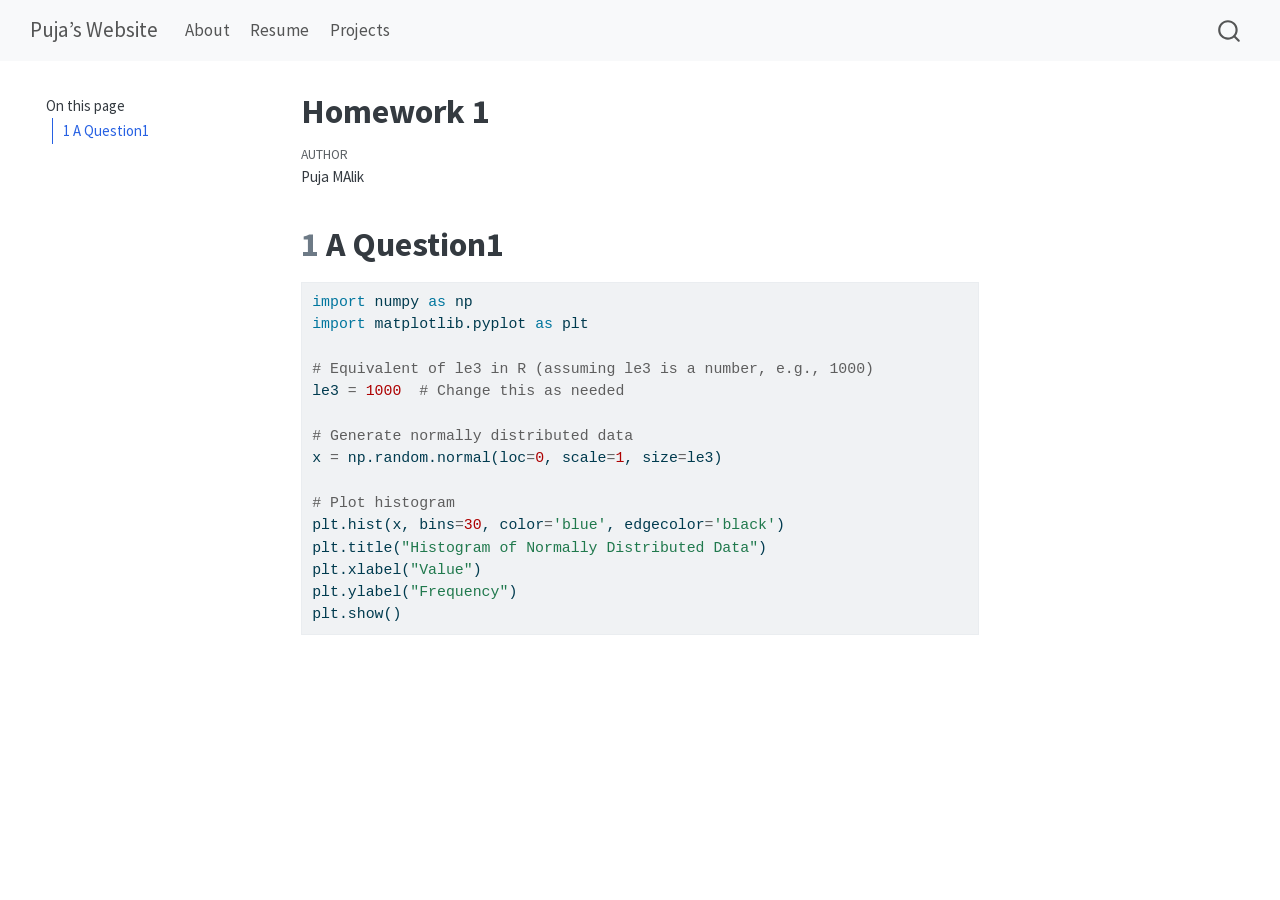
==== docs/projects/HW1/index.html @ b93a4bcf "messing around" ====
<!DOCTYPE html>
<html xmlns="http://www.w3.org/1999/xhtml" lang="en" xml:lang="en"><head>

<meta charset="utf-8">
<meta name="generator" content="quarto-1.6.43">

<meta name="viewport" content="width=device-width, initial-scale=1.0, user-scalable=yes">

<meta name="author" content="Puja MAlik">

<title>Homework 1 – Puja’s Website</title>
<style>
code{white-space: pre-wrap;}
span.smallcaps{font-variant: small-caps;}
div.columns{display: flex; gap: min(4vw, 1.5em);}
div.column{flex: auto; overflow-x: auto;}
div.hanging-indent{margin-left: 1.5em; text-indent: -1.5em;}
ul.task-list{list-style: none;}
ul.task-list li input[type="checkbox"] {
width: 0.8em;
margin: 0 0.8em 0.2em -1em;  vertical-align: middle;
}

pre > code.sourceCode { white-space: pre; position: relative; }
pre > code.sourceCode > span { line-height: 1.25; }
pre > code.sourceCode > span:empty { height: 1.2em; }
.sourceCode { overflow: visible; }
code.sourceCode > span { color: inherit; text-decoration: inherit; }
div.sourceCode { margin: 1em 0; }
pre.sourceCode { margin: 0; }
@media screen {
div.sourceCode { overflow: auto; }
}
@media print {
pre > code.sourceCode { white-space: pre-wrap; }
pre > code.sourceCode > span { display: inline-block; text-indent: -5em; padding-left: 5em; }
}
pre.numberSource code
{ counter-reset: source-line 0; }
pre.numberSource code > span
{ position: relative; left: -4em; counter-increment: source-line; }
pre.numberSource code > span > a:first-child::before
{ content: counter(source-line);
position: relative; left: -1em; text-align: right; vertical-align: baseline;
border: none; display: inline-block;
-webkit-touch-callout: none; -webkit-user-select: none;
-khtml-user-select: none; -moz-user-select: none;
-ms-user-select: none; user-select: none;
padding: 0 4px; width: 4em;
}
pre.numberSource { margin-left: 3em; padding-left: 4px; }
div.sourceCode
{ }
@media screen {
pre > code.sourceCode > span > a:first-child::before { text-decoration: underline; }
}
</style>


<script>const headroomChanged = new CustomEvent("quarto-hrChanged", {
  detail: {},
  bubbles: true,
  cancelable: false,
  composed: false,
});

const announceDismiss = () => {
  const annEl = window.document.getElementById("quarto-announcement");
  if (annEl) {
    annEl.remove();

    const annId = annEl.getAttribute("data-announcement-id");
    window.localStorage.setItem(`quarto-announce-${annId}`, "true");
  }
};

const announceRegister = () => {
  const annEl = window.document.getElementById("quarto-announcement");
  if (annEl) {
    const annId = annEl.getAttribute("data-announcement-id");
    const isDismissed =
      window.localStorage.getItem(`quarto-announce-${annId}`) || false;
    if (isDismissed) {
      announceDismiss();
      return;
    } else {
      annEl.classList.remove("hidden");
    }

    const actionEl = annEl.querySelector(".quarto-announcement-action");
    if (actionEl) {
      actionEl.addEventListener("click", function (e) {
        e.preventDefault();
        // Hide the bar immediately
        announceDismiss();
      });
    }
  }
};

window.document.addEventListener("DOMContentLoaded", function () {
  let init = false;

  announceRegister();

  // Manage the back to top button, if one is present.
  let lastScrollTop = window.pageYOffset || document.documentElement.scrollTop;
  const scrollDownBuffer = 5;
  const scrollUpBuffer = 35;
  const btn = document.getElementById("quarto-back-to-top");
  const hideBackToTop = () => {
    btn.style.display = "none";
  };
  const showBackToTop = () => {
    btn.style.display = "inline-block";
  };
  if (btn) {
    window.document.addEventListener(
      "scroll",
      function () {
        const currentScrollTop =
          window.pageYOffset || document.documentElement.scrollTop;

        // Shows and hides the button 'intelligently' as the user scrolls
        if (currentScrollTop - scrollDownBuffer > lastScrollTop) {
          hideBackToTop();
          lastScrollTop = currentScrollTop <= 0 ? 0 : currentScrollTop;
        } else if (currentScrollTop < lastScrollTop - scrollUpBuffer) {
          showBackToTop();
          lastScrollTop = currentScrollTop <= 0 ? 0 : currentScrollTop;
        }

        // Show the button at the bottom, hides it at the top
        if (currentScrollTop <= 0) {
          hideBackToTop();
        } else if (
          window.innerHeight + currentScrollTop >=
          document.body.offsetHeight
        ) {
          showBackToTop();
        }
      },
      false
    );
  }

  function throttle(func, wait) {
    var timeout;
    return function () {
      const context = this;
      const args = arguments;
      const later = function () {
        clearTimeout(timeout);
        timeout = null;
        func.apply(context, args);
      };

      if (!timeout) {
        timeout = setTimeout(later, wait);
      }
    };
  }

  function headerOffset() {
    // Set an offset if there is are fixed top navbar
    const headerEl = window.document.querySelector("header.fixed-top");
    if (headerEl) {
      return headerEl.clientHeight;
    } else {
      return 0;
    }
  }

  function footerOffset() {
    const footerEl = window.document.querySelector("footer.footer");
    if (footerEl) {
      return footerEl.clientHeight;
    } else {
      return 0;
    }
  }

  function dashboardOffset() {
    const dashboardNavEl = window.document.getElementById(
      "quarto-dashboard-header"
    );
    if (dashboardNavEl !== null) {
      return dashboardNavEl.clientHeight;
    } else {
      return 0;
    }
  }

  function updateDocumentOffsetWithoutAnimation() {
    updateDocumentOffset(false);
  }

  function updateDocumentOffset(animated) {
    // set body offset
    const topOffset = headerOffset();
    const bodyOffset = topOffset + footerOffset() + dashboardOffset();
    const bodyEl = window.document.body;
    bodyEl.setAttribute("data-bs-offset", topOffset);
    bodyEl.style.paddingTop = topOffset + "px";

    // deal with sidebar offsets
    const sidebars = window.document.querySelectorAll(
      ".sidebar, .headroom-target"
    );
    sidebars.forEach((sidebar) => {
      if (!animated) {
        sidebar.classList.add("notransition");
        // Remove the no transition class after the animation has time to complete
        setTimeout(function () {
          sidebar.classList.remove("notransition");
        }, 201);
      }

      if (window.Headroom && sidebar.classList.contains("sidebar-unpinned")) {
        sidebar.style.top = "0";
        sidebar.style.maxHeight = "100vh";
      } else {
        sidebar.style.top = topOffset + "px";
        sidebar.style.maxHeight = "calc(100vh - " + topOffset + "px)";
      }
    });

    // allow space for footer
    const mainContainer = window.document.querySelector(".quarto-container");
    if (mainContainer) {
      mainContainer.style.minHeight = "calc(100vh - " + bodyOffset + "px)";
    }

    // link offset
    let linkStyle = window.document.querySelector("#quarto-target-style");
    if (!linkStyle) {
      linkStyle = window.document.createElement("style");
      linkStyle.setAttribute("id", "quarto-target-style");
      window.document.head.appendChild(linkStyle);
    }
    while (linkStyle.firstChild) {
      linkStyle.removeChild(linkStyle.firstChild);
    }
    if (topOffset > 0) {
      linkStyle.appendChild(
        window.document.createTextNode(`
      section:target::before {
        content: "";
        display: block;
        height: ${topOffset}px;
        margin: -${topOffset}px 0 0;
      }`)
      );
    }
    if (init) {
      window.dispatchEvent(headroomChanged);
    }
    init = true;
  }

  // initialize headroom
  var header = window.document.querySelector("#quarto-header");
  if (header && window.Headroom) {
    const headroom = new window.Headroom(header, {
      tolerance: 5,
      onPin: function () {
        const sidebars = window.document.querySelectorAll(
          ".sidebar, .headroom-target"
        );
        sidebars.forEach((sidebar) => {
          sidebar.classList.remove("sidebar-unpinned");
        });
        updateDocumentOffset();
      },
      onUnpin: function () {
        const sidebars = window.document.querySelectorAll(
          ".sidebar, .headroom-target"
        );
        sidebars.forEach((sidebar) => {
          sidebar.classList.add("sidebar-unpinned");
        });
        updateDocumentOffset();
      },
    });
    headroom.init();

    let frozen = false;
    window.quartoToggleHeadroom = function () {
      if (frozen) {
        headroom.unfreeze();
        frozen = false;
      } else {
        headroom.freeze();
        frozen = true;
      }
    };
  }

  window.addEventListener(
    "hashchange",
    function (e) {
      if (
        getComputedStyle(document.documentElement).scrollBehavior !== "smooth"
      ) {
        window.scrollTo(0, window.pageYOffset - headerOffset());
      }
    },
    false
  );

  // Observe size changed for the header
  const headerEl = window.document.querySelector("header.fixed-top");
  if (headerEl && window.ResizeObserver) {
    const observer = new window.ResizeObserver(() => {
      setTimeout(updateDocumentOffsetWithoutAnimation, 0);
    });
    observer.observe(headerEl, {
      attributes: true,
      childList: true,
      characterData: true,
    });
  } else {
    window.addEventListener(
      "resize",
      throttle(updateDocumentOffsetWithoutAnimation, 50)
    );
  }
  setTimeout(updateDocumentOffsetWithoutAnimation, 250);

  // fixup index.html links if we aren't on the filesystem
  if (window.location.protocol !== "file:") {
    const links = window.document.querySelectorAll("a");
    for (let i = 0; i < links.length; i++) {
      if (links[i].href) {
        links[i].dataset.originalHref = links[i].href;
        links[i].href = links[i].href.replace(/\/index\.html/, "/");
      }
    }

    // Fixup any sharing links that require urls
    // Append url to any sharing urls
    const sharingLinks = window.document.querySelectorAll(
      "a.sidebar-tools-main-item, a.quarto-navigation-tool, a.quarto-navbar-tools, a.quarto-navbar-tools-item"
    );
    for (let i = 0; i < sharingLinks.length; i++) {
      const sharingLink = sharingLinks[i];
      const href = sharingLink.getAttribute("href");
      if (href) {
        sharingLink.setAttribute(
          "href",
          href.replace("|url|", window.location.href)
        );
      }
    }

    // Scroll the active navigation item into view, if necessary
    const navSidebar = window.document.querySelector("nav#quarto-sidebar");
    if (navSidebar) {
      // Find the active item
      const activeItem = navSidebar.querySelector("li.sidebar-item a.active");
      if (activeItem) {
        // Wait for the scroll height and height to resolve by observing size changes on the
        // nav element that is scrollable
        const resizeObserver = new ResizeObserver((_entries) => {
          // The bottom of the element
          const elBottom = activeItem.offsetTop;
          const viewBottom = navSidebar.scrollTop + navSidebar.clientHeight;

          // The element height and scroll height are the same, then we are still loading
          if (viewBottom !== navSidebar.scrollHeight) {
            // Determine if the item isn't visible and scroll to it
            if (elBottom >= viewBottom) {
              navSidebar.scrollTop = elBottom;
            }

            // stop observing now since we've completed the scroll
            resizeObserver.unobserve(navSidebar);
          }
        });
        resizeObserver.observe(navSidebar);
      }
    }
  }
});
</script>
<script>/*!
 * headroom.js v0.12.0 - Give your page some headroom. Hide your header until you need it
 * Copyright (c) 2020 Nick Williams - http://wicky.nillia.ms/headroom.js
 * License: MIT
 */

!function(t,n){"object"==typeof exports&&"undefined"!=typeof module?module.exports=n():"function"==typeof define&&define.amd?define(n):(t=t||self).Headroom=n()}(this,function(){"use strict";function t(){return"undefined"!=typeof window}function d(t){return function(t){return t&&t.document&&function(t){return 9===t.nodeType}(t.document)}(t)?function(t){var n=t.document,o=n.body,s=n.documentElement;return{scrollHeight:function(){return Math.max(o.scrollHeight,s.scrollHeight,o.offsetHeight,s.offsetHeight,o.clientHeight,s.clientHeight)},height:function(){return t.innerHeight||s.clientHeight||o.clientHeight},scrollY:function(){return void 0!==t.pageYOffset?t.pageYOffset:(s||o.parentNode||o).scrollTop}}}(t):function(t){return{scrollHeight:function(){return Math.max(t.scrollHeight,t.offsetHeight,t.clientHeight)},height:function(){return Math.max(t.offsetHeight,t.clientHeight)},scrollY:function(){return t.scrollTop}}}(t)}function n(t,s,e){var n,o=function(){var n=!1;try{var t={get passive(){n=!0}};window.addEventListener("test",t,t),window.removeEventListener("test",t,t)}catch(t){n=!1}return n}(),i=!1,r=d(t),l=r.scrollY(),a={};function c(){var t=Math.round(r.scrollY()),n=r.height(),o=r.scrollHeight();a.scrollY=t,a.lastScrollY=l,a.direction=l<t?"down":"up",a.distance=Math.abs(t-l),a.isOutOfBounds=t<0||o<t+n,a.top=t<=s.offset[a.direction],a.bottom=o<=t+n,a.toleranceExceeded=a.distance>s.tolerance[a.direction],e(a),l=t,i=!1}function h(){i||(i=!0,n=requestAnimationFrame(c))}var u=!!o&&{passive:!0,capture:!1};return t.addEventListener("scroll",h,u),c(),{destroy:function(){cancelAnimationFrame(n),t.removeEventListener("scroll",h,u)}}}function o(t){return t===Object(t)?t:{down:t,up:t}}function s(t,n){n=n||{},Object.assign(this,s.options,n),this.classes=Object.assign({},s.options.classes,n.classes),this.elem=t,this.tolerance=o(this.tolerance),this.offset=o(this.offset),this.initialised=!1,this.frozen=!1}return s.prototype={constructor:s,init:function(){return s.cutsTheMustard&&!this.initialised&&(this.addClass("initial"),this.initialised=!0,setTimeout(function(t){t.scrollTracker=n(t.scroller,{offset:t.offset,tolerance:t.tolerance},t.update.bind(t))},100,this)),this},destroy:function(){this.initialised=!1,Object.keys(this.classes).forEach(this.removeClass,this),this.scrollTracker.destroy()},unpin:function(){!this.hasClass("pinned")&&this.hasClass("unpinned")||(this.addClass("unpinned"),this.removeClass("pinned"),this.onUnpin&&this.onUnpin.call(this))},pin:function(){this.hasClass("unpinned")&&(this.addClass("pinned"),this.removeClass("unpinned"),this.onPin&&this.onPin.call(this))},freeze:function(){this.frozen=!0,this.addClass("frozen")},unfreeze:function(){this.frozen=!1,this.removeClass("frozen")},top:function(){this.hasClass("top")||(this.addClass("top"),this.removeClass("notTop"),this.onTop&&this.onTop.call(this))},notTop:function(){this.hasClass("notTop")||(this.addClass("notTop"),this.removeClass("top"),this.onNotTop&&this.onNotTop.call(this))},bottom:function(){this.hasClass("bottom")||(this.addClass("bottom"),this.removeClass("notBottom"),this.onBottom&&this.onBottom.call(this))},notBottom:function(){this.hasClass("notBottom")||(this.addClass("notBottom"),this.removeClass("bottom"),this.onNotBottom&&this.onNotBottom.call(this))},shouldUnpin:function(t){return"down"===t.direction&&!t.top&&t.toleranceExceeded},shouldPin:function(t){return"up"===t.direction&&t.toleranceExceeded||t.top},addClass:function(t){this.elem.classList.add.apply(this.elem.classList,this.classes[t].split(" "))},removeClass:function(t){this.elem.classList.remove.apply(this.elem.classList,this.classes[t].split(" "))},hasClass:function(t){return this.classes[t].split(" ").every(function(t){return this.classList.contains(t)},this.elem)},update:function(t){t.isOutOfBounds||!0!==this.frozen&&(t.top?this.top():this.notTop(),t.bottom?this.bottom():this.notBottom(),this.shouldUnpin(t)?this.unpin():this.shouldPin(t)&&this.pin())}},s.options={tolerance:{up:0,down:0},offset:0,scroller:t()?window:null,classes:{frozen:"headroom--frozen",pinned:"headroom--pinned",unpinned:"headroom--unpinned",top:"headroom--top",notTop:"headroom--not-top",bottom:"headroom--bottom",notBottom:"headroom--not-bottom",initial:"headroom"}},s.cutsTheMustard=!!(t()&&function(){}.bind&&"classList"in document.documentElement&&Object.assign&&Object.keys&&requestAnimationFrame),s});
</script>
<script>/*!
 * clipboard.js v2.0.11
 * https://clipboardjs.com/
 *
 * Licensed MIT © Zeno Rocha
 */
!function(t,e){"object"==typeof exports&&"object"==typeof module?module.exports=e():"function"==typeof define&&define.amd?define([],e):"object"==typeof exports?exports.ClipboardJS=e():t.ClipboardJS=e()}(this,function(){return n={686:function(t,e,n){"use strict";n.d(e,{default:function(){return b}});var e=n(279),i=n.n(e),e=n(370),u=n.n(e),e=n(817),r=n.n(e);function c(t){try{return document.execCommand(t)}catch(t){return}}var a=function(t){t=r()(t);return c("cut"),t};function o(t,e){var n,o,t=(n=t,o="rtl"===document.documentElement.getAttribute("dir"),(t=document.createElement("textarea")).style.fontSize="12pt",t.style.border="0",t.style.padding="0",t.style.margin="0",t.style.position="absolute",t.style[o?"right":"left"]="-9999px",o=window.pageYOffset||document.documentElement.scrollTop,t.style.top="".concat(o,"px"),t.setAttribute("readonly",""),t.value=n,t);return e.container.appendChild(t),e=r()(t),c("copy"),t.remove(),e}var f=function(t){var e=1<arguments.length&&void 0!==arguments[1]?arguments[1]:{container:document.body},n="";return"string"==typeof t?n=o(t,e):t instanceof HTMLInputElement&&!["text","search","url","tel","password"].includes(null==t?void 0:t.type)?n=o(t.value,e):(n=r()(t),c("copy")),n};function l(t){return(l="function"==typeof Symbol&&"symbol"==typeof Symbol.iterator?function(t){return typeof t}:function(t){return t&&"function"==typeof Symbol&&t.constructor===Symbol&&t!==Symbol.prototype?"symbol":typeof t})(t)}var s=function(){var t=0<arguments.length&&void 0!==arguments[0]?arguments[0]:{},e=t.action,n=void 0===e?"copy":e,o=t.container,e=t.target,t=t.text;if("copy"!==n&&"cut"!==n)throw new Error('Invalid "action" value, use either "copy" or "cut"');if(void 0!==e){if(!e||"object"!==l(e)||1!==e.nodeType)throw new Error('Invalid "target" value, use a valid Element');if("copy"===n&&e.hasAttribute("disabled"))throw new Error('Invalid "target" attribute. Please use "readonly" instead of "disabled" attribute');if("cut"===n&&(e.hasAttribute("readonly")||e.hasAttribute("disabled")))throw new Error('Invalid "target" attribute. You can\'t cut text from elements with "readonly" or "disabled" attributes')}return t?f(t,{container:o}):e?"cut"===n?a(e):f(e,{container:o}):void 0};function p(t){return(p="function"==typeof Symbol&&"symbol"==typeof Symbol.iterator?function(t){return typeof t}:function(t){return t&&"function"==typeof Symbol&&t.constructor===Symbol&&t!==Symbol.prototype?"symbol":typeof t})(t)}function d(t,e){for(var n=0;n<e.length;n++){var o=e[n];o.enumerable=o.enumerable||!1,o.configurable=!0,"value"in o&&(o.writable=!0),Object.defineProperty(t,o.key,o)}}function y(t,e){return(y=Object.setPrototypeOf||function(t,e){return t.__proto__=e,t})(t,e)}function h(n){var o=function(){if("undefined"==typeof Reflect||!Reflect.construct)return!1;if(Reflect.construct.sham)return!1;if("function"==typeof Proxy)return!0;try{return Date.prototype.toString.call(Reflect.construct(Date,[],function(){})),!0}catch(t){return!1}}();return function(){var t,e=v(n);return t=o?(t=v(this).constructor,Reflect.construct(e,arguments,t)):e.apply(this,arguments),e=this,!(t=t)||"object"!==p(t)&&"function"!=typeof t?function(t){if(void 0!==t)return t;throw new ReferenceError("this hasn't been initialised - super() hasn't been called")}(e):t}}function v(t){return(v=Object.setPrototypeOf?Object.getPrototypeOf:function(t){return t.__proto__||Object.getPrototypeOf(t)})(t)}function m(t,e){t="data-clipboard-".concat(t);if(e.hasAttribute(t))return e.getAttribute(t)}var b=function(){!function(t,e){if("function"!=typeof e&&null!==e)throw new TypeError("Super expression must either be null or a function");t.prototype=Object.create(e&&e.prototype,{constructor:{value:t,writable:!0,configurable:!0}}),e&&y(t,e)}(r,i());var t,e,n,o=h(r);function r(t,e){var n;return function(t){if(!(t instanceof r))throw new TypeError("Cannot call a class as a function")}(this),(n=o.call(this)).resolveOptions(e),n.listenClick(t),n}return t=r,n=[{key:"copy",value:function(t){var e=1<arguments.length&&void 0!==arguments[1]?arguments[1]:{container:document.body};return f(t,e)}},{key:"cut",value:function(t){return a(t)}},{key:"isSupported",value:function(){var t=0<arguments.length&&void 0!==arguments[0]?arguments[0]:["copy","cut"],t="string"==typeof t?[t]:t,e=!!document.queryCommandSupported;return t.forEach(function(t){e=e&&!!document.queryCommandSupported(t)}),e}}],(e=[{key:"resolveOptions",value:function(){var t=0<arguments.length&&void 0!==arguments[0]?arguments[0]:{};this.action="function"==typeof t.action?t.action:this.defaultAction,this.target="function"==typeof t.target?t.target:this.defaultTarget,this.text="function"==typeof t.text?t.text:this.defaultText,this.container="object"===p(t.container)?t.container:document.body}},{key:"listenClick",value:function(t){var e=this;this.listener=u()(t,"click",function(t){return e.onClick(t)})}},{key:"onClick",value:function(t){var e=t.delegateTarget||t.currentTarget,n=this.action(e)||"copy",t=s({action:n,container:this.container,target:this.target(e),text:this.text(e)});this.emit(t?"success":"error",{action:n,text:t,trigger:e,clearSelection:function(){e&&e.focus(),window.getSelection().removeAllRanges()}})}},{key:"defaultAction",value:function(t){return m("action",t)}},{key:"defaultTarget",value:function(t){t=m("target",t);if(t)return document.querySelector(t)}},{key:"defaultText",value:function(t){return m("text",t)}},{key:"destroy",value:function(){this.listener.destroy()}}])&&d(t.prototype,e),n&&d(t,n),r}()},828:function(t){var e;"undefined"==typeof Element||Element.prototype.matches||((e=Element.prototype).matches=e.matchesSelector||e.mozMatchesSelector||e.msMatchesSelector||e.oMatchesSelector||e.webkitMatchesSelector),t.exports=function(t,e){for(;t&&9!==t.nodeType;){if("function"==typeof t.matches&&t.matches(e))return t;t=t.parentNode}}},438:function(t,e,n){var u=n(828);function i(t,e,n,o,r){var i=function(e,n,t,o){return function(t){t.delegateTarget=u(t.target,n),t.delegateTarget&&o.call(e,t)}}.apply(this,arguments);return t.addEventListener(n,i,r),{destroy:function(){t.removeEventListener(n,i,r)}}}t.exports=function(t,e,n,o,r){return"function"==typeof t.addEventListener?i.apply(null,arguments):"function"==typeof n?i.bind(null,document).apply(null,arguments):("string"==typeof t&&(t=document.querySelectorAll(t)),Array.prototype.map.call(t,function(t){return i(t,e,n,o,r)}))}},879:function(t,n){n.node=function(t){return void 0!==t&&t instanceof HTMLElement&&1===t.nodeType},n.nodeList=function(t){var e=Object.prototype.toString.call(t);return void 0!==t&&("[object NodeList]"===e||"[object HTMLCollection]"===e)&&"length"in t&&(0===t.length||n.node(t[0]))},n.string=function(t){return"string"==typeof t||t instanceof String},n.fn=function(t){return"[object Function]"===Object.prototype.toString.call(t)}},370:function(t,e,n){var f=n(879),l=n(438);t.exports=function(t,e,n){if(!t&&!e&&!n)throw new Error("Missing required arguments");if(!f.string(e))throw new TypeError("Second argument must be a String");if(!f.fn(n))throw new TypeError("Third argument must be a Function");if(f.node(t))return c=e,a=n,(u=t).addEventListener(c,a),{destroy:function(){u.removeEventListener(c,a)}};if(f.nodeList(t))return o=t,r=e,i=n,Array.prototype.forEach.call(o,function(t){t.addEventListener(r,i)}),{destroy:function(){Array.prototype.forEach.call(o,function(t){t.removeEventListener(r,i)})}};if(f.string(t))return t=t,e=e,n=n,l(document.body,t,e,n);throw new TypeError("First argument must be a String, HTMLElement, HTMLCollection, or NodeList");var o,r,i,u,c,a}},817:function(t){t.exports=function(t){var e,n="SELECT"===t.nodeName?(t.focus(),t.value):"INPUT"===t.nodeName||"TEXTAREA"===t.nodeName?((e=t.hasAttribute("readonly"))||t.setAttribute("readonly",""),t.select(),t.setSelectionRange(0,t.value.length),e||t.removeAttribute("readonly"),t.value):(t.hasAttribute("contenteditable")&&t.focus(),n=window.getSelection(),(e=document.createRange()).selectNodeContents(t),n.removeAllRanges(),n.addRange(e),n.toString());return n}},279:function(t){function e(){}e.prototype={on:function(t,e,n){var o=this.e||(this.e={});return(o[t]||(o[t]=[])).push({fn:e,ctx:n}),this},once:function(t,e,n){var o=this;function r(){o.off(t,r),e.apply(n,arguments)}return r._=e,this.on(t,r,n)},emit:function(t){for(var e=[].slice.call(arguments,1),n=((this.e||(this.e={}))[t]||[]).slice(),o=0,r=n.length;o<r;o++)n[o].fn.apply(n[o].ctx,e);return this},off:function(t,e){var n=this.e||(this.e={}),o=n[t],r=[];if(o&&e)for(var i=0,u=o.length;i<u;i++)o[i].fn!==e&&o[i].fn._!==e&&r.push(o[i]);return r.length?n[t]=r:delete n[t],this}},t.exports=e,t.exports.TinyEmitter=e}},r={},o.n=function(t){var e=t&&t.__esModule?function(){return t.default}:function(){return t};return o.d(e,{a:e}),e},o.d=function(t,e){for(var n in e)o.o(e,n)&&!o.o(t,n)&&Object.defineProperty(t,n,{enumerable:!0,get:e[n]})},o.o=function(t,e){return Object.prototype.hasOwnProperty.call(t,e)},o(686).default;function o(t){if(r[t])return r[t].exports;var e=r[t]={exports:{}};return n[t](e,e.exports,o),e.exports}var n,r});</script>
<script>/*! @algolia/autocomplete-js 1.11.1 | MIT License | © Algolia, Inc. and contributors | https://github.com/algolia/autocomplete */
!function(e,t){"object"==typeof exports&&"undefined"!=typeof module?t(exports):"function"==typeof define&&define.amd?define(["exports"],t):t((e="undefined"!=typeof globalThis?globalThis:e||self)["@algolia/autocomplete-js"]={})}(this,(function(e){"use strict";function t(e,t){var n=Object.keys(e);if(Object.getOwnPropertySymbols){var r=Object.getOwnPropertySymbols(e);t&&(r=r.filter((function(t){return Object.getOwnPropertyDescriptor(e,t).enumerable}))),n.push.apply(n,r)}return n}function n(e){for(var n=1;n<arguments.length;n++){var r=null!=arguments[n]?arguments[n]:{};n%2?t(Object(r),!0).forEach((function(t){o(e,t,r[t])})):Object.getOwnPropertyDescriptors?Object.defineProperties(e,Object.getOwnPropertyDescriptors(r)):t(Object(r)).forEach((function(t){Object.defineProperty(e,t,Object.getOwnPropertyDescriptor(r,t))}))}return e}function r(e){return r="function"==typeof Symbol&&"symbol"==typeof Symbol.iterator?function(e){return typeof e}:function(e){return e&&"function"==typeof Symbol&&e.constructor===Symbol&&e!==Symbol.prototype?"symbol":typeof e},r(e)}function o(e,t,n){return(t=function(e){var t=function(e,t){if("object"!=typeof e||null===e)return e;var n=e[Symbol.toPrimitive];if(void 0!==n){var r=n.call(e,t||"default");if("object"!=typeof r)return r;throw new TypeError("@@toPrimitive must return a primitive value.")}return("string"===t?String:Number)(e)}(e,"string");return"symbol"==typeof t?t:String(t)}(t))in e?Object.defineProperty(e,t,{value:n,enumerable:!0,configurable:!0,writable:!0}):e[t]=n,e}function i(){return i=Object.assign?Object.assign.bind():function(e){for(var t=1;t<arguments.length;t++){var n=arguments[t];for(var r in n)Object.prototype.hasOwnProperty.call(n,r)&&(e[r]=n[r])}return e},i.apply(this,arguments)}function u(e,t){if(null==e)return{};var n,r,o=function(e,t){if(null==e)return{};var n,r,o={},i=Object.keys(e);for(r=0;r<i.length;r++)n=i[r],t.indexOf(n)>=0||(o[n]=e[n]);return o}(e,t);if(Object.getOwnPropertySymbols){var i=Object.getOwnPropertySymbols(e);for(r=0;r<i.length;r++)n=i[r],t.indexOf(n)>=0||Object.prototype.propertyIsEnumerable.call(e,n)&&(o[n]=e[n])}return o}function a(e,t){return function(e){if(Array.isArray(e))return e}(e)||function(e,t){var n=null==e?null:"undefined"!=typeof Symbol&&e[Symbol.iterator]||e["@@iterator"];if(null!=n){var r,o,i,u,a=[],l=!0,c=!1;try{if(i=(n=n.call(e)).next,0===t){if(Object(n)!==n)return;l=!1}else for(;!(l=(r=i.call(n)).done)&&(a.push(r.value),a.length!==t);l=!0);}catch(e){c=!0,o=e}finally{try{if(!l&&null!=n.return&&(u=n.return(),Object(u)!==u))return}finally{if(c)throw o}}return a}}(e,t)||c(e,t)||function(){throw new TypeError("Invalid attempt to destructure non-iterable instance.\nIn order to be iterable, non-array objects must have a [Symbol.iterator]() method.")}()}function l(e){return function(e){if(Array.isArray(e))return s(e)}(e)||function(e){if("undefined"!=typeof Symbol&&null!=e[Symbol.iterator]||null!=e["@@iterator"])return Array.from(e)}(e)||c(e)||function(){throw new TypeError("Invalid attempt to spread non-iterable instance.\nIn order to be iterable, non-array objects must have a [Symbol.iterator]() method.")}()}function c(e,t){if(e){if("string"==typeof e)return s(e,t);var n=Object.prototype.toString.call(e).slice(8,-1);return"Object"===n&&e.constructor&&(n=e.constructor.name),"Map"===n||"Set"===n?Array.from(e):"Arguments"===n||/^(?:Ui|I)nt(?:8|16|32)(?:Clamped)?Array$/.test(n)?s(e,t):void 0}}function s(e,t){(null==t||t>e.length)&&(t=e.length);for(var n=0,r=new Array(t);n<t;n++)r[n]=e[n];return r}function f(e){return{current:e}}function p(e,t){var n=void 0;return function(){for(var r=arguments.length,o=new Array(r),i=0;i<r;i++)o[i]=arguments[i];n&&clearTimeout(n),n=setTimeout((function(){return e.apply(void 0,o)}),t)}}function m(e){return e.reduce((function(e,t){return e.concat(t)}),[])}var v=0;function d(){return"autocomplete-".concat(v++)}function y(e,t){return t.reduce((function(e,t){return e&&e[t]}),e)}function b(e){return 0===e.collections.length?0:e.collections.reduce((function(e,t){return e+t.items.length}),0)}function g(e){return e!==Object(e)}function h(e,t){if(e===t)return!0;if(g(e)||g(t)||"function"==typeof e||"function"==typeof t)return e===t;if(Object.keys(e).length!==Object.keys(t).length)return!1;for(var n=0,r=Object.keys(e);n<r.length;n++){var o=r[n];if(!(o in t))return!1;if(!h(e[o],t[o]))return!1}return!0}var O=function(){};var _="1.11.1",S=[{segment:"autocomplete-core",version:_}];function j(e){var t=e.item,n=e.items,r=void 0===n?[]:n;return{index:t.__autocomplete_indexName,items:[t],positions:[1+r.findIndex((function(e){return e.objectID===t.objectID}))],queryID:t.__autocomplete_queryID,algoliaSource:["autocomplete"]}}function P(e,t){return function(e){if(Array.isArray(e))return e}(e)||function(e,t){var n=null==e?null:"undefined"!=typeof Symbol&&e[Symbol.iterator]||e["@@iterator"];if(null!=n){var r,o,i,u,a=[],l=!0,c=!1;try{if(i=(n=n.call(e)).next,0===t){if(Object(n)!==n)return;l=!1}else for(;!(l=(r=i.call(n)).done)&&(a.push(r.value),a.length!==t);l=!0);}catch(e){c=!0,o=e}finally{try{if(!l&&null!=n.return&&(u=n.return(),Object(u)!==u))return}finally{if(c)throw o}}return a}}(e,t)||function(e,t){if(!e)return;if("string"==typeof e)return w(e,t);var n=Object.prototype.toString.call(e).slice(8,-1);"Object"===n&&e.constructor&&(n=e.constructor.name);if("Map"===n||"Set"===n)return Array.from(e);if("Arguments"===n||/^(?:Ui|I)nt(?:8|16|32)(?:Clamped)?Array$/.test(n))return w(e,t)}(e,t)||function(){throw new TypeError("Invalid attempt to destructure non-iterable instance.\nIn order to be iterable, non-array objects must have a [Symbol.iterator]() method.")}()}function w(e,t){(null==t||t>e.length)&&(t=e.length);for(var n=0,r=new Array(t);n<t;n++)r[n]=e[n];return r}var I=["items"],A=["items"];function E(e){return E="function"==typeof Symbol&&"symbol"==typeof Symbol.iterator?function(e){return typeof e}:function(e){return e&&"function"==typeof Symbol&&e.constructor===Symbol&&e!==Symbol.prototype?"symbol":typeof e},E(e)}function D(e){return function(e){if(Array.isArray(e))return C(e)}(e)||function(e){if("undefined"!=typeof Symbol&&null!=e[Symbol.iterator]||null!=e["@@iterator"])return Array.from(e)}(e)||function(e,t){if(!e)return;if("string"==typeof e)return C(e,t);var n=Object.prototype.toString.call(e).slice(8,-1);"Object"===n&&e.constructor&&(n=e.constructor.name);if("Map"===n||"Set"===n)return Array.from(e);if("Arguments"===n||/^(?:Ui|I)nt(?:8|16|32)(?:Clamped)?Array$/.test(n))return C(e,t)}(e)||function(){throw new TypeError("Invalid attempt to spread non-iterable instance.\nIn order to be iterable, non-array objects must have a [Symbol.iterator]() method.")}()}function C(e,t){(null==t||t>e.length)&&(t=e.length);for(var n=0,r=new Array(t);n<t;n++)r[n]=e[n];return r}function k(e,t){if(null==e)return{};var n,r,o=function(e,t){if(null==e)return{};var n,r,o={},i=Object.keys(e);for(r=0;r<i.length;r++)n=i[r],t.indexOf(n)>=0||(o[n]=e[n]);return o}(e,t);if(Object.getOwnPropertySymbols){var i=Object.getOwnPropertySymbols(e);for(r=0;r<i.length;r++)n=i[r],t.indexOf(n)>=0||Object.prototype.propertyIsEnumerable.call(e,n)&&(o[n]=e[n])}return o}function x(e,t){var n=Object.keys(e);if(Object.getOwnPropertySymbols){var r=Object.getOwnPropertySymbols(e);t&&(r=r.filter((function(t){return Object.getOwnPropertyDescriptor(e,t).enumerable}))),n.push.apply(n,r)}return n}function N(e){for(var t=1;t<arguments.length;t++){var n=null!=arguments[t]?arguments[t]:{};t%2?x(Object(n),!0).forEach((function(t){T(e,t,n[t])})):Object.getOwnPropertyDescriptors?Object.defineProperties(e,Object.getOwnPropertyDescriptors(n)):x(Object(n)).forEach((function(t){Object.defineProperty(e,t,Object.getOwnPropertyDescriptor(n,t))}))}return e}function T(e,t,n){return(t=function(e){var t=function(e,t){if("object"!==E(e)||null===e)return e;var n=e[Symbol.toPrimitive];if(void 0!==n){var r=n.call(e,t||"default");if("object"!==E(r))return r;throw new TypeError("@@toPrimitive must return a primitive value.")}return("string"===t?String:Number)(e)}(e,"string");return"symbol"===E(t)?t:String(t)}(t))in e?Object.defineProperty(e,t,{value:n,enumerable:!0,configurable:!0,writable:!0}):e[t]=n,e}function q(e){for(var t=arguments.length>1&&void 0!==arguments[1]?arguments[1]:20,n=[],r=0;r<e.objectIDs.length;r+=t)n.push(N(N({},e),{},{objectIDs:e.objectIDs.slice(r,r+t)}));return n}function B(e){return e.map((function(e){var t=e.items,n=k(e,I);return N(N({},n),{},{objectIDs:(null==t?void 0:t.map((function(e){return e.objectID})))||n.objectIDs})}))}function R(e){var t,n,r,o=(t=P((e.version||"").split(".").map(Number),2),n=t[0],r=t[1],n>=3||2===n&&r>=4||1===n&&r>=10);function i(t,n,r){if(o&&void 0!==r){var i=r[0].__autocomplete_algoliaCredentials,u={"X-Algolia-Application-Id":i.appId,"X-Algolia-API-Key":i.apiKey};e.apply(void 0,[t].concat(D(n),[{headers:u}]))}else e.apply(void 0,[t].concat(D(n)))}return{init:function(t,n){e("init",{appId:t,apiKey:n})},setUserToken:function(t){e("setUserToken",t)},clickedObjectIDsAfterSearch:function(){for(var e=arguments.length,t=new Array(e),n=0;n<e;n++)t[n]=arguments[n];t.length>0&&i("clickedObjectIDsAfterSearch",B(t),t[0].items)},clickedObjectIDs:function(){for(var e=arguments.length,t=new Array(e),n=0;n<e;n++)t[n]=arguments[n];t.length>0&&i("clickedObjectIDs",B(t),t[0].items)},clickedFilters:function(){for(var t=arguments.length,n=new Array(t),r=0;r<t;r++)n[r]=arguments[r];n.length>0&&e.apply(void 0,["clickedFilters"].concat(n))},convertedObjectIDsAfterSearch:function(){for(var e=arguments.length,t=new Array(e),n=0;n<e;n++)t[n]=arguments[n];t.length>0&&i("convertedObjectIDsAfterSearch",B(t),t[0].items)},convertedObjectIDs:function(){for(var e=arguments.length,t=new Array(e),n=0;n<e;n++)t[n]=arguments[n];t.length>0&&i("convertedObjectIDs",B(t),t[0].items)},convertedFilters:function(){for(var t=arguments.length,n=new Array(t),r=0;r<t;r++)n[r]=arguments[r];n.length>0&&e.apply(void 0,["convertedFilters"].concat(n))},viewedObjectIDs:function(){for(var e=arguments.length,t=new Array(e),n=0;n<e;n++)t[n]=arguments[n];t.length>0&&t.reduce((function(e,t){var n=t.items,r=k(t,A);return[].concat(D(e),D(q(N(N({},r),{},{objectIDs:(null==n?void 0:n.map((function(e){return e.objectID})))||r.objectIDs})).map((function(e){return{items:n,payload:e}}))))}),[]).forEach((function(e){var t=e.items;return i("viewedObjectIDs",[e.payload],t)}))},viewedFilters:function(){for(var t=arguments.length,n=new Array(t),r=0;r<t;r++)n[r]=arguments[r];n.length>0&&e.apply(void 0,["viewedFilters"].concat(n))}}}function F(e){var t=e.items.reduce((function(e,t){var n;return e[t.__autocomplete_indexName]=(null!==(n=e[t.__autocomplete_indexName])&&void 0!==n?n:[]).concat(t),e}),{});return Object.keys(t).map((function(e){return{index:e,items:t[e],algoliaSource:["autocomplete"]}}))}function L(e){return e.objectID&&e.__autocomplete_indexName&&e.__autocomplete_queryID}function U(e){return U="function"==typeof Symbol&&"symbol"==typeof Symbol.iterator?function(e){return typeof e}:function(e){return e&&"function"==typeof Symbol&&e.constructor===Symbol&&e!==Symbol.prototype?"symbol":typeof e},U(e)}function M(e){return function(e){if(Array.isArray(e))return H(e)}(e)||function(e){if("undefined"!=typeof Symbol&&null!=e[Symbol.iterator]||null!=e["@@iterator"])return Array.from(e)}(e)||function(e,t){if(!e)return;if("string"==typeof e)return H(e,t);var n=Object.prototype.toString.call(e).slice(8,-1);"Object"===n&&e.constructor&&(n=e.constructor.name);if("Map"===n||"Set"===n)return Array.from(e);if("Arguments"===n||/^(?:Ui|I)nt(?:8|16|32)(?:Clamped)?Array$/.test(n))return H(e,t)}(e)||function(){throw new TypeError("Invalid attempt to spread non-iterable instance.\nIn order to be iterable, non-array objects must have a [Symbol.iterator]() method.")}()}function H(e,t){(null==t||t>e.length)&&(t=e.length);for(var n=0,r=new Array(t);n<t;n++)r[n]=e[n];return r}function V(e,t){var n=Object.keys(e);if(Object.getOwnPropertySymbols){var r=Object.getOwnPropertySymbols(e);t&&(r=r.filter((function(t){return Object.getOwnPropertyDescriptor(e,t).enumerable}))),n.push.apply(n,r)}return n}function W(e){for(var t=1;t<arguments.length;t++){var n=null!=arguments[t]?arguments[t]:{};t%2?V(Object(n),!0).forEach((function(t){K(e,t,n[t])})):Object.getOwnPropertyDescriptors?Object.defineProperties(e,Object.getOwnPropertyDescriptors(n)):V(Object(n)).forEach((function(t){Object.defineProperty(e,t,Object.getOwnPropertyDescriptor(n,t))}))}return e}function K(e,t,n){return(t=function(e){var t=function(e,t){if("object"!==U(e)||null===e)return e;var n=e[Symbol.toPrimitive];if(void 0!==n){var r=n.call(e,t||"default");if("object"!==U(r))return r;throw new TypeError("@@toPrimitive must return a primitive value.")}return("string"===t?String:Number)(e)}(e,"string");return"symbol"===U(t)?t:String(t)}(t))in e?Object.defineProperty(e,t,{value:n,enumerable:!0,configurable:!0,writable:!0}):e[t]=n,e}var Q="2.6.0",$="https://cdn.jsdelivr.net/npm/search-insights@".concat(Q,"/dist/search-insights.min.js"),z=p((function(e){var t=e.onItemsChange,n=e.items,r=e.insights,o=e.state;t({insights:r,insightsEvents:F({items:n}).map((function(e){return W({eventName:"Items Viewed"},e)})),state:o})}),400);function G(e){var t=function(e){return W({onItemsChange:function(e){var t=e.insights,n=e.insightsEvents;t.viewedObjectIDs.apply(t,M(n.map((function(e){return W(W({},e),{},{algoliaSource:[].concat(M(e.algoliaSource||[]),["autocomplete-internal"])})}))))},onSelect:function(e){var t=e.insights,n=e.insightsEvents;t.clickedObjectIDsAfterSearch.apply(t,M(n.map((function(e){return W(W({},e),{},{algoliaSource:[].concat(M(e.algoliaSource||[]),["autocomplete-internal"])})}))))},onActive:O},e)}(e),n=t.insightsClient,r=t.onItemsChange,o=t.onSelect,i=t.onActive,u=n;n||function(e){if("undefined"!=typeof window)e({window:window})}((function(e){var t=e.window,n=t.AlgoliaAnalyticsObject||"aa";"string"==typeof n&&(u=t[n]),u||(t.AlgoliaAnalyticsObject=n,t[n]||(t[n]=function(){t[n].queue||(t[n].queue=[]);for(var e=arguments.length,r=new Array(e),o=0;o<e;o++)r[o]=arguments[o];t[n].queue.push(r)}),t[n].version=Q,u=t[n],function(e){var t="[Autocomplete]: Could not load search-insights.js. Please load it manually following https://alg.li/insights-autocomplete";try{var n=e.document.createElement("script");n.async=!0,n.src=$,n.onerror=function(){console.error(t)},document.body.appendChild(n)}catch(e){console.error(t)}}(t))}));var a=R(u),l=f([]),c=p((function(e){var t=e.state;if(t.isOpen){var n=t.collections.reduce((function(e,t){return[].concat(M(e),M(t.items))}),[]).filter(L);h(l.current.map((function(e){return e.objectID})),n.map((function(e){return e.objectID})))||(l.current=n,n.length>0&&z({onItemsChange:r,items:n,insights:a,state:t}))}}),0);return{name:"aa.algoliaInsightsPlugin",subscribe:function(e){var t=e.setContext,n=e.onSelect,r=e.onActive;function l(e){t({algoliaInsightsPlugin:{__algoliaSearchParameters:W({clickAnalytics:!0},e?{userToken:e}:{}),insights:a}})}u("addAlgoliaAgent","insights-plugin"),l(),u("onUserTokenChange",l),u("getUserToken",null,(function(e,t){l(t)})),n((function(e){var t=e.item,n=e.state,r=e.event,i=e.source;L(t)&&o({state:n,event:r,insights:a,item:t,insightsEvents:[W({eventName:"Item Selected"},j({item:t,items:i.getItems().filter(L)}))]})})),r((function(e){var t=e.item,n=e.source,r=e.state,o=e.event;L(t)&&i({state:r,event:o,insights:a,item:t,insightsEvents:[W({eventName:"Item Active"},j({item:t,items:n.getItems().filter(L)}))]})}))},onStateChange:function(e){var t=e.state;c({state:t})},__autocomplete_pluginOptions:e}}function J(e,t){var n=t;return{then:function(t,r){return J(e.then(Y(t,n,e),Y(r,n,e)),n)},catch:function(t){return J(e.catch(Y(t,n,e)),n)},finally:function(t){return t&&n.onCancelList.push(t),J(e.finally(Y(t&&function(){return n.onCancelList=[],t()},n,e)),n)},cancel:function(){n.isCanceled=!0;var e=n.onCancelList;n.onCancelList=[],e.forEach((function(e){e()}))},isCanceled:function(){return!0===n.isCanceled}}}function X(e){return J(e,{isCanceled:!1,onCancelList:[]})}function Y(e,t,n){return e?function(n){return t.isCanceled?n:e(n)}:n}function Z(e,t,n,r){if(!n)return null;if(e<0&&(null===t||null!==r&&0===t))return n+e;var o=(null===t?-1:t)+e;return o<=-1||o>=n?null===r?null:0:o}function ee(e,t){var n=Object.keys(e);if(Object.getOwnPropertySymbols){var r=Object.getOwnPropertySymbols(e);t&&(r=r.filter((function(t){return Object.getOwnPropertyDescriptor(e,t).enumerable}))),n.push.apply(n,r)}return n}function te(e){for(var t=1;t<arguments.length;t++){var n=null!=arguments[t]?arguments[t]:{};t%2?ee(Object(n),!0).forEach((function(t){ne(e,t,n[t])})):Object.getOwnPropertyDescriptors?Object.defineProperties(e,Object.getOwnPropertyDescriptors(n)):ee(Object(n)).forEach((function(t){Object.defineProperty(e,t,Object.getOwnPropertyDescriptor(n,t))}))}return e}function ne(e,t,n){return(t=function(e){var t=function(e,t){if("object"!==re(e)||null===e)return e;var n=e[Symbol.toPrimitive];if(void 0!==n){var r=n.call(e,t||"default");if("object"!==re(r))return r;throw new TypeError("@@toPrimitive must return a primitive value.")}return("string"===t?String:Number)(e)}(e,"string");return"symbol"===re(t)?t:String(t)}(t))in e?Object.defineProperty(e,t,{value:n,enumerable:!0,configurable:!0,writable:!0}):e[t]=n,e}function re(e){return re="function"==typeof Symbol&&"symbol"==typeof Symbol.iterator?function(e){return typeof e}:function(e){return e&&"function"==typeof Symbol&&e.constructor===Symbol&&e!==Symbol.prototype?"symbol":typeof e},re(e)}function oe(e){var t=function(e){var t=e.collections.map((function(e){return e.items.length})).reduce((function(e,t,n){var r=(e[n-1]||0)+t;return e.push(r),e}),[]).reduce((function(t,n){return n<=e.activeItemId?t+1:t}),0);return e.collections[t]}(e);if(!t)return null;var n=t.items[function(e){for(var t=e.state,n=e.collection,r=!1,o=0,i=0;!1===r;){var u=t.collections[o];if(u===n){r=!0;break}i+=u.items.length,o++}return t.activeItemId-i}({state:e,collection:t})],r=t.source;return{item:n,itemInputValue:r.getItemInputValue({item:n,state:e}),itemUrl:r.getItemUrl({item:n,state:e}),source:r}}function ie(e,t,n){return[e,null==n?void 0:n.sourceId,t].filter(Boolean).join("-").replace(/\s/g,"")}var ue=/((gt|sm)-|galaxy nexus)|samsung[- ]|samsungbrowser/i;function ae(e){return ae="function"==typeof Symbol&&"symbol"==typeof Symbol.iterator?function(e){return typeof e}:function(e){return e&&"function"==typeof Symbol&&e.constructor===Symbol&&e!==Symbol.prototype?"symbol":typeof e},ae(e)}function le(e,t){var n=Object.keys(e);if(Object.getOwnPropertySymbols){var r=Object.getOwnPropertySymbols(e);t&&(r=r.filter((function(t){return Object.getOwnPropertyDescriptor(e,t).enumerable}))),n.push.apply(n,r)}return n}function ce(e,t,n){return(t=function(e){var t=function(e,t){if("object"!==ae(e)||null===e)return e;var n=e[Symbol.toPrimitive];if(void 0!==n){var r=n.call(e,t||"default");if("object"!==ae(r))return r;throw new TypeError("@@toPrimitive must return a primitive value.")}return("string"===t?String:Number)(e)}(e,"string");return"symbol"===ae(t)?t:String(t)}(t))in e?Object.defineProperty(e,t,{value:n,enumerable:!0,configurable:!0,writable:!0}):e[t]=n,e}function se(e,t,n){var r,o=t.initialState;return{getState:function(){return o},dispatch:function(r,i){var u=function(e){for(var t=1;t<arguments.length;t++){var n=null!=arguments[t]?arguments[t]:{};t%2?le(Object(n),!0).forEach((function(t){ce(e,t,n[t])})):Object.getOwnPropertyDescriptors?Object.defineProperties(e,Object.getOwnPropertyDescriptors(n)):le(Object(n)).forEach((function(t){Object.defineProperty(e,t,Object.getOwnPropertyDescriptor(n,t))}))}return e}({},o);o=e(o,{type:r,props:t,payload:i}),n({state:o,prevState:u})},pendingRequests:(r=[],{add:function(e){return r.push(e),e.finally((function(){r=r.filter((function(t){return t!==e}))}))},cancelAll:function(){r.forEach((function(e){return e.cancel()}))},isEmpty:function(){return 0===r.length}})}}function fe(e){return fe="function"==typeof Symbol&&"symbol"==typeof Symbol.iterator?function(e){return typeof e}:function(e){return e&&"function"==typeof Symbol&&e.constructor===Symbol&&e!==Symbol.prototype?"symbol":typeof e},fe(e)}function pe(e,t){var n=Object.keys(e);if(Object.getOwnPropertySymbols){var r=Object.getOwnPropertySymbols(e);t&&(r=r.filter((function(t){return Object.getOwnPropertyDescriptor(e,t).enumerable}))),n.push.apply(n,r)}return n}function me(e){for(var t=1;t<arguments.length;t++){var n=null!=arguments[t]?arguments[t]:{};t%2?pe(Object(n),!0).forEach((function(t){ve(e,t,n[t])})):Object.getOwnPropertyDescriptors?Object.defineProperties(e,Object.getOwnPropertyDescriptors(n)):pe(Object(n)).forEach((function(t){Object.defineProperty(e,t,Object.getOwnPropertyDescriptor(n,t))}))}return e}function ve(e,t,n){return(t=function(e){var t=function(e,t){if("object"!==fe(e)||null===e)return e;var n=e[Symbol.toPrimitive];if(void 0!==n){var r=n.call(e,t||"default");if("object"!==fe(r))return r;throw new TypeError("@@toPrimitive must return a primitive value.")}return("string"===t?String:Number)(e)}(e,"string");return"symbol"===fe(t)?t:String(t)}(t))in e?Object.defineProperty(e,t,{value:n,enumerable:!0,configurable:!0,writable:!0}):e[t]=n,e}function de(e){return de="function"==typeof Symbol&&"symbol"==typeof Symbol.iterator?function(e){return typeof e}:function(e){return e&&"function"==typeof Symbol&&e.constructor===Symbol&&e!==Symbol.prototype?"symbol":typeof e},de(e)}function ye(e){return function(e){if(Array.isArray(e))return be(e)}(e)||function(e){if("undefined"!=typeof Symbol&&null!=e[Symbol.iterator]||null!=e["@@iterator"])return Array.from(e)}(e)||function(e,t){if(!e)return;if("string"==typeof e)return be(e,t);var n=Object.prototype.toString.call(e).slice(8,-1);"Object"===n&&e.constructor&&(n=e.constructor.name);if("Map"===n||"Set"===n)return Array.from(e);if("Arguments"===n||/^(?:Ui|I)nt(?:8|16|32)(?:Clamped)?Array$/.test(n))return be(e,t)}(e)||function(){throw new TypeError("Invalid attempt to spread non-iterable instance.\nIn order to be iterable, non-array objects must have a [Symbol.iterator]() method.")}()}function be(e,t){(null==t||t>e.length)&&(t=e.length);for(var n=0,r=new Array(t);n<t;n++)r[n]=e[n];return r}function ge(e,t){var n=Object.keys(e);if(Object.getOwnPropertySymbols){var r=Object.getOwnPropertySymbols(e);t&&(r=r.filter((function(t){return Object.getOwnPropertyDescriptor(e,t).enumerable}))),n.push.apply(n,r)}return n}function he(e){for(var t=1;t<arguments.length;t++){var n=null!=arguments[t]?arguments[t]:{};t%2?ge(Object(n),!0).forEach((function(t){Oe(e,t,n[t])})):Object.getOwnPropertyDescriptors?Object.defineProperties(e,Object.getOwnPropertyDescriptors(n)):ge(Object(n)).forEach((function(t){Object.defineProperty(e,t,Object.getOwnPropertyDescriptor(n,t))}))}return e}function Oe(e,t,n){return(t=function(e){var t=function(e,t){if("object"!==de(e)||null===e)return e;var n=e[Symbol.toPrimitive];if(void 0!==n){var r=n.call(e,t||"default");if("object"!==de(r))return r;throw new TypeError("@@toPrimitive must return a primitive value.")}return("string"===t?String:Number)(e)}(e,"string");return"symbol"===de(t)?t:String(t)}(t))in e?Object.defineProperty(e,t,{value:n,enumerable:!0,configurable:!0,writable:!0}):e[t]=n,e}function _e(e,t){var n,r="undefined"!=typeof window?window:{},o=e.plugins||[];return he(he({debug:!1,openOnFocus:!1,enterKeyHint:void 0,placeholder:"",autoFocus:!1,defaultActiveItemId:null,stallThreshold:300,insights:!1,environment:r,shouldPanelOpen:function(e){return b(e.state)>0},reshape:function(e){return e.sources}},e),{},{id:null!==(n=e.id)&&void 0!==n?n:d(),plugins:o,initialState:he({activeItemId:null,query:"",completion:null,collections:[],isOpen:!1,status:"idle",context:{}},e.initialState),onStateChange:function(t){var n;null===(n=e.onStateChange)||void 0===n||n.call(e,t),o.forEach((function(e){var n;return null===(n=e.onStateChange)||void 0===n?void 0:n.call(e,t)}))},onSubmit:function(t){var n;null===(n=e.onSubmit)||void 0===n||n.call(e,t),o.forEach((function(e){var n;return null===(n=e.onSubmit)||void 0===n?void 0:n.call(e,t)}))},onReset:function(t){var n;null===(n=e.onReset)||void 0===n||n.call(e,t),o.forEach((function(e){var n;return null===(n=e.onReset)||void 0===n?void 0:n.call(e,t)}))},getSources:function(n){return Promise.all([].concat(ye(o.map((function(e){return e.getSources}))),[e.getSources]).filter(Boolean).map((function(e){return function(e,t){var n=[];return Promise.resolve(e(t)).then((function(e){return Promise.all(e.filter((function(e){return Boolean(e)})).map((function(e){if(e.sourceId,n.includes(e.sourceId))throw new Error("[Autocomplete] The `sourceId` ".concat(JSON.stringify(e.sourceId)," is not unique."));n.push(e.sourceId);var t={getItemInputValue:function(e){return e.state.query},getItemUrl:function(){},onSelect:function(e){(0,e.setIsOpen)(!1)},onActive:O,onResolve:O};Object.keys(t).forEach((function(e){t[e].__default=!0}));var r=te(te({},t),e);return Promise.resolve(r)})))}))}(e,n)}))).then((function(e){return m(e)})).then((function(e){return e.map((function(e){return he(he({},e),{},{onSelect:function(n){e.onSelect(n),t.forEach((function(e){var t;return null===(t=e.onSelect)||void 0===t?void 0:t.call(e,n)}))},onActive:function(n){e.onActive(n),t.forEach((function(e){var t;return null===(t=e.onActive)||void 0===t?void 0:t.call(e,n)}))},onResolve:function(n){e.onResolve(n),t.forEach((function(e){var t;return null===(t=e.onResolve)||void 0===t?void 0:t.call(e,n)}))}})}))}))},navigator:he({navigate:function(e){var t=e.itemUrl;r.location.assign(t)},navigateNewTab:function(e){var t=e.itemUrl,n=r.open(t,"_blank","noopener");null==n||n.focus()},navigateNewWindow:function(e){var t=e.itemUrl;r.open(t,"_blank","noopener")}},e.navigator)})}function Se(e){return Se="function"==typeof Symbol&&"symbol"==typeof Symbol.iterator?function(e){return typeof e}:function(e){return e&&"function"==typeof Symbol&&e.constructor===Symbol&&e!==Symbol.prototype?"symbol":typeof e},Se(e)}function je(e,t){var n=Object.keys(e);if(Object.getOwnPropertySymbols){var r=Object.getOwnPropertySymbols(e);t&&(r=r.filter((function(t){return Object.getOwnPropertyDescriptor(e,t).enumerable}))),n.push.apply(n,r)}return n}function Pe(e){for(var t=1;t<arguments.length;t++){var n=null!=arguments[t]?arguments[t]:{};t%2?je(Object(n),!0).forEach((function(t){we(e,t,n[t])})):Object.getOwnPropertyDescriptors?Object.defineProperties(e,Object.getOwnPropertyDescriptors(n)):je(Object(n)).forEach((function(t){Object.defineProperty(e,t,Object.getOwnPropertyDescriptor(n,t))}))}return e}function we(e,t,n){return(t=function(e){var t=function(e,t){if("object"!==Se(e)||null===e)return e;var n=e[Symbol.toPrimitive];if(void 0!==n){var r=n.call(e,t||"default");if("object"!==Se(r))return r;throw new TypeError("@@toPrimitive must return a primitive value.")}return("string"===t?String:Number)(e)}(e,"string");return"symbol"===Se(t)?t:String(t)}(t))in e?Object.defineProperty(e,t,{value:n,enumerable:!0,configurable:!0,writable:!0}):e[t]=n,e}function Ie(e){return Ie="function"==typeof Symbol&&"symbol"==typeof Symbol.iterator?function(e){return typeof e}:function(e){return e&&"function"==typeof Symbol&&e.constructor===Symbol&&e!==Symbol.prototype?"symbol":typeof e},Ie(e)}function Ae(e,t){var n=Object.keys(e);if(Object.getOwnPropertySymbols){var r=Object.getOwnPropertySymbols(e);t&&(r=r.filter((function(t){return Object.getOwnPropertyDescriptor(e,t).enumerable}))),n.push.apply(n,r)}return n}function Ee(e){for(var t=1;t<arguments.length;t++){var n=null!=arguments[t]?arguments[t]:{};t%2?Ae(Object(n),!0).forEach((function(t){De(e,t,n[t])})):Object.getOwnPropertyDescriptors?Object.defineProperties(e,Object.getOwnPropertyDescriptors(n)):Ae(Object(n)).forEach((function(t){Object.defineProperty(e,t,Object.getOwnPropertyDescriptor(n,t))}))}return e}function De(e,t,n){return(t=function(e){var t=function(e,t){if("object"!==Ie(e)||null===e)return e;var n=e[Symbol.toPrimitive];if(void 0!==n){var r=n.call(e,t||"default");if("object"!==Ie(r))return r;throw new TypeError("@@toPrimitive must return a primitive value.")}return("string"===t?String:Number)(e)}(e,"string");return"symbol"===Ie(t)?t:String(t)}(t))in e?Object.defineProperty(e,t,{value:n,enumerable:!0,configurable:!0,writable:!0}):e[t]=n,e}function Ce(e){return function(e){if(Array.isArray(e))return ke(e)}(e)||function(e){if("undefined"!=typeof Symbol&&null!=e[Symbol.iterator]||null!=e["@@iterator"])return Array.from(e)}(e)||function(e,t){if(!e)return;if("string"==typeof e)return ke(e,t);var n=Object.prototype.toString.call(e).slice(8,-1);"Object"===n&&e.constructor&&(n=e.constructor.name);if("Map"===n||"Set"===n)return Array.from(e);if("Arguments"===n||/^(?:Ui|I)nt(?:8|16|32)(?:Clamped)?Array$/.test(n))return ke(e,t)}(e)||function(){throw new TypeError("Invalid attempt to spread non-iterable instance.\nIn order to be iterable, non-array objects must have a [Symbol.iterator]() method.")}()}function ke(e,t){(null==t||t>e.length)&&(t=e.length);for(var n=0,r=new Array(t);n<t;n++)r[n]=e[n];return r}function xe(e){return Boolean(e.execute)}function Ne(e,t,n){if(o=e,Boolean(null==o?void 0:o.execute)){var r="algolia"===e.requesterId?Object.assign.apply(Object,[{}].concat(Ce(Object.keys(n.context).map((function(e){var t;return null===(t=n.context[e])||void 0===t?void 0:t.__algoliaSearchParameters}))))):{};return Ee(Ee({},e),{},{requests:e.queries.map((function(n){return{query:"algolia"===e.requesterId?Ee(Ee({},n),{},{params:Ee(Ee({},r),n.params)}):n,sourceId:t,transformResponse:e.transformResponse}}))})}var o;return{items:e,sourceId:t}}function Te(e){var t=e.reduce((function(e,t){if(!xe(t))return e.push(t),e;var n=t.searchClient,r=t.execute,o=t.requesterId,i=t.requests,u=e.find((function(e){return xe(t)&&xe(e)&&e.searchClient===n&&Boolean(o)&&e.requesterId===o}));if(u){var a;(a=u.items).push.apply(a,Ce(i))}else{var l={execute:r,requesterId:o,items:i,searchClient:n};e.push(l)}return e}),[]).map((function(e){if(!xe(e))return Promise.resolve(e);var t=e,n=t.execute,r=t.items;return n({searchClient:t.searchClient,requests:r})}));return Promise.all(t).then((function(e){return m(e)}))}function qe(e,t,n){return t.map((function(t){var r,o=e.filter((function(e){return e.sourceId===t.sourceId})),i=o.map((function(e){return e.items})),u=o[0].transformResponse,a=u?u({results:r=i,hits:r.map((function(e){return e.hits})).filter(Boolean),facetHits:r.map((function(e){var t;return null===(t=e.facetHits)||void 0===t?void 0:t.map((function(e){return{label:e.value,count:e.count,_highlightResult:{label:{value:e.highlighted}}}}))})).filter(Boolean)}):i;return t.onResolve({source:t,results:i,items:a,state:n.getState()}),a.every(Boolean),'The `getItems` function from source "'.concat(t.sourceId,'" must return an array of items but returned ').concat(JSON.stringify(void 0),".\n\nDid you forget to return items?\n\nSee: https://www.algolia.com/doc/ui-libraries/autocomplete/core-concepts/sources/#param-getitems"),{source:t,items:a}}))}function Be(e){return Be="function"==typeof Symbol&&"symbol"==typeof Symbol.iterator?function(e){return typeof e}:function(e){return e&&"function"==typeof Symbol&&e.constructor===Symbol&&e!==Symbol.prototype?"symbol":typeof e},Be(e)}var Re=["event","nextState","props","query","refresh","store"];function Fe(e,t){var n=Object.keys(e);if(Object.getOwnPropertySymbols){var r=Object.getOwnPropertySymbols(e);t&&(r=r.filter((function(t){return Object.getOwnPropertyDescriptor(e,t).enumerable}))),n.push.apply(n,r)}return n}function Le(e){for(var t=1;t<arguments.length;t++){var n=null!=arguments[t]?arguments[t]:{};t%2?Fe(Object(n),!0).forEach((function(t){Ue(e,t,n[t])})):Object.getOwnPropertyDescriptors?Object.defineProperties(e,Object.getOwnPropertyDescriptors(n)):Fe(Object(n)).forEach((function(t){Object.defineProperty(e,t,Object.getOwnPropertyDescriptor(n,t))}))}return e}function Ue(e,t,n){return(t=function(e){var t=function(e,t){if("object"!==Be(e)||null===e)return e;var n=e[Symbol.toPrimitive];if(void 0!==n){var r=n.call(e,t||"default");if("object"!==Be(r))return r;throw new TypeError("@@toPrimitive must return a primitive value.")}return("string"===t?String:Number)(e)}(e,"string");return"symbol"===Be(t)?t:String(t)}(t))in e?Object.defineProperty(e,t,{value:n,enumerable:!0,configurable:!0,writable:!0}):e[t]=n,e}function Me(e,t){if(null==e)return{};var n,r,o=function(e,t){if(null==e)return{};var n,r,o={},i=Object.keys(e);for(r=0;r<i.length;r++)n=i[r],t.indexOf(n)>=0||(o[n]=e[n]);return o}(e,t);if(Object.getOwnPropertySymbols){var i=Object.getOwnPropertySymbols(e);for(r=0;r<i.length;r++)n=i[r],t.indexOf(n)>=0||Object.prototype.propertyIsEnumerable.call(e,n)&&(o[n]=e[n])}return o}var He,Ve,We,Ke=null,Qe=(He=-1,Ve=-1,We=void 0,function(e){var t=++He;return Promise.resolve(e).then((function(e){return We&&t<Ve?We:(Ve=t,We=e,e)}))});function $e(e){var t=e.event,n=e.nextState,r=void 0===n?{}:n,o=e.props,i=e.query,u=e.refresh,a=e.store,l=Me(e,Re);Ke&&o.environment.clearTimeout(Ke);var c=l.setCollections,s=l.setIsOpen,f=l.setQuery,p=l.setActiveItemId,v=l.setStatus;if(f(i),p(o.defaultActiveItemId),!i&&!1===o.openOnFocus){var d,y=a.getState().collections.map((function(e){return Le(Le({},e),{},{items:[]})}));v("idle"),c(y),s(null!==(d=r.isOpen)&&void 0!==d?d:o.shouldPanelOpen({state:a.getState()}));var b=X(Qe(y).then((function(){return Promise.resolve()})));return a.pendingRequests.add(b)}v("loading"),Ke=o.environment.setTimeout((function(){v("stalled")}),o.stallThreshold);var g=X(Qe(o.getSources(Le({query:i,refresh:u,state:a.getState()},l)).then((function(e){return Promise.all(e.map((function(e){return Promise.resolve(e.getItems(Le({query:i,refresh:u,state:a.getState()},l))).then((function(t){return Ne(t,e.sourceId,a.getState())}))}))).then(Te).then((function(t){return qe(t,e,a)})).then((function(e){return function(e){var t=e.collections,n=e.props,r=e.state,o=t.reduce((function(e,t){return Pe(Pe({},e),{},we({},t.source.sourceId,Pe(Pe({},t.source),{},{getItems:function(){return m(t.items)}})))}),{}),i=n.plugins.reduce((function(e,t){return t.reshape?t.reshape(e):e}),{sourcesBySourceId:o,state:r}).sourcesBySourceId;return m(n.reshape({sourcesBySourceId:i,sources:Object.values(i),state:r})).filter(Boolean).map((function(e){return{source:e,items:e.getItems()}}))}({collections:e,props:o,state:a.getState()})}))})))).then((function(e){var n;v("idle"),c(e);var f=o.shouldPanelOpen({state:a.getState()});s(null!==(n=r.isOpen)&&void 0!==n?n:o.openOnFocus&&!i&&f||f);var p=oe(a.getState());if(null!==a.getState().activeItemId&&p){var m=p.item,d=p.itemInputValue,y=p.itemUrl,b=p.source;b.onActive(Le({event:t,item:m,itemInputValue:d,itemUrl:y,refresh:u,source:b,state:a.getState()},l))}})).finally((function(){v("idle"),Ke&&o.environment.clearTimeout(Ke)}));return a.pendingRequests.add(g)}function ze(e){return ze="function"==typeof Symbol&&"symbol"==typeof Symbol.iterator?function(e){return typeof e}:function(e){return e&&"function"==typeof Symbol&&e.constructor===Symbol&&e!==Symbol.prototype?"symbol":typeof e},ze(e)}var Ge=["event","props","refresh","store"];function Je(e,t){var n=Object.keys(e);if(Object.getOwnPropertySymbols){var r=Object.getOwnPropertySymbols(e);t&&(r=r.filter((function(t){return Object.getOwnPropertyDescriptor(e,t).enumerable}))),n.push.apply(n,r)}return n}function Xe(e){for(var t=1;t<arguments.length;t++){var n=null!=arguments[t]?arguments[t]:{};t%2?Je(Object(n),!0).forEach((function(t){Ye(e,t,n[t])})):Object.getOwnPropertyDescriptors?Object.defineProperties(e,Object.getOwnPropertyDescriptors(n)):Je(Object(n)).forEach((function(t){Object.defineProperty(e,t,Object.getOwnPropertyDescriptor(n,t))}))}return e}function Ye(e,t,n){return(t=function(e){var t=function(e,t){if("object"!==ze(e)||null===e)return e;var n=e[Symbol.toPrimitive];if(void 0!==n){var r=n.call(e,t||"default");if("object"!==ze(r))return r;throw new TypeError("@@toPrimitive must return a primitive value.")}return("string"===t?String:Number)(e)}(e,"string");return"symbol"===ze(t)?t:String(t)}(t))in e?Object.defineProperty(e,t,{value:n,enumerable:!0,configurable:!0,writable:!0}):e[t]=n,e}function Ze(e,t){if(null==e)return{};var n,r,o=function(e,t){if(null==e)return{};var n,r,o={},i=Object.keys(e);for(r=0;r<i.length;r++)n=i[r],t.indexOf(n)>=0||(o[n]=e[n]);return o}(e,t);if(Object.getOwnPropertySymbols){var i=Object.getOwnPropertySymbols(e);for(r=0;r<i.length;r++)n=i[r],t.indexOf(n)>=0||Object.prototype.propertyIsEnumerable.call(e,n)&&(o[n]=e[n])}return o}function et(e){return et="function"==typeof Symbol&&"symbol"==typeof Symbol.iterator?function(e){return typeof e}:function(e){return e&&"function"==typeof Symbol&&e.constructor===Symbol&&e!==Symbol.prototype?"symbol":typeof e},et(e)}var tt=["props","refresh","store"],nt=["inputElement","formElement","panelElement"],rt=["inputElement"],ot=["inputElement","maxLength"],it=["source"],ut=["item","source"];function at(e,t){var n=Object.keys(e);if(Object.getOwnPropertySymbols){var r=Object.getOwnPropertySymbols(e);t&&(r=r.filter((function(t){return Object.getOwnPropertyDescriptor(e,t).enumerable}))),n.push.apply(n,r)}return n}function lt(e){for(var t=1;t<arguments.length;t++){var n=null!=arguments[t]?arguments[t]:{};t%2?at(Object(n),!0).forEach((function(t){ct(e,t,n[t])})):Object.getOwnPropertyDescriptors?Object.defineProperties(e,Object.getOwnPropertyDescriptors(n)):at(Object(n)).forEach((function(t){Object.defineProperty(e,t,Object.getOwnPropertyDescriptor(n,t))}))}return e}function ct(e,t,n){return(t=function(e){var t=function(e,t){if("object"!==et(e)||null===e)return e;var n=e[Symbol.toPrimitive];if(void 0!==n){var r=n.call(e,t||"default");if("object"!==et(r))return r;throw new TypeError("@@toPrimitive must return a primitive value.")}return("string"===t?String:Number)(e)}(e,"string");return"symbol"===et(t)?t:String(t)}(t))in e?Object.defineProperty(e,t,{value:n,enumerable:!0,configurable:!0,writable:!0}):e[t]=n,e}function st(e,t){if(null==e)return{};var n,r,o=function(e,t){if(null==e)return{};var n,r,o={},i=Object.keys(e);for(r=0;r<i.length;r++)n=i[r],t.indexOf(n)>=0||(o[n]=e[n]);return o}(e,t);if(Object.getOwnPropertySymbols){var i=Object.getOwnPropertySymbols(e);for(r=0;r<i.length;r++)n=i[r],t.indexOf(n)>=0||Object.prototype.propertyIsEnumerable.call(e,n)&&(o[n]=e[n])}return o}function ft(e){var t=e.props,n=e.refresh,r=e.store,o=st(e,tt);return{getEnvironmentProps:function(e){var n=e.inputElement,o=e.formElement,i=e.panelElement;function u(e){!r.getState().isOpen&&r.pendingRequests.isEmpty()||e.target===n||!1===[o,i].some((function(t){return n=t,r=e.target,n===r||n.contains(r);var n,r}))&&(r.dispatch("blur",null),t.debug||r.pendingRequests.cancelAll())}return lt({onTouchStart:u,onMouseDown:u,onTouchMove:function(e){!1!==r.getState().isOpen&&n===t.environment.document.activeElement&&e.target!==n&&n.blur()}},st(e,nt))},getRootProps:function(e){return lt({role:"combobox","aria-expanded":r.getState().isOpen,"aria-haspopup":"listbox","aria-owns":r.getState().isOpen?r.getState().collections.map((function(e){var n=e.source;return ie(t.id,"list",n)})).join(" "):void 0,"aria-labelledby":ie(t.id,"label")},e)},getFormProps:function(e){return e.inputElement,lt({action:"",noValidate:!0,role:"search",onSubmit:function(i){var u;i.preventDefault(),t.onSubmit(lt({event:i,refresh:n,state:r.getState()},o)),r.dispatch("submit",null),null===(u=e.inputElement)||void 0===u||u.blur()},onReset:function(i){var u;i.preventDefault(),t.onReset(lt({event:i,refresh:n,state:r.getState()},o)),r.dispatch("reset",null),null===(u=e.inputElement)||void 0===u||u.focus()}},st(e,rt))},getLabelProps:function(e){return lt({htmlFor:ie(t.id,"input"),id:ie(t.id,"label")},e)},getInputProps:function(e){var i;function u(e){(t.openOnFocus||Boolean(r.getState().query))&&$e(lt({event:e,props:t,query:r.getState().completion||r.getState().query,refresh:n,store:r},o)),r.dispatch("focus",null)}var a=e||{};a.inputElement;var l=a.maxLength,c=void 0===l?512:l,s=st(a,ot),f=oe(r.getState()),p=function(e){return Boolean(e&&e.match(ue))}((null===(i=t.environment.navigator)||void 0===i?void 0:i.userAgent)||""),m=t.enterKeyHint||(null!=f&&f.itemUrl&&!p?"go":"search");return lt({"aria-autocomplete":"both","aria-activedescendant":r.getState().isOpen&&null!==r.getState().activeItemId?ie(t.id,"item-".concat(r.getState().activeItemId),null==f?void 0:f.source):void 0,"aria-controls":r.getState().isOpen?r.getState().collections.map((function(e){var n=e.source;return ie(t.id,"list",n)})).join(" "):void 0,"aria-labelledby":ie(t.id,"label"),value:r.getState().completion||r.getState().query,id:ie(t.id,"input"),autoComplete:"off",autoCorrect:"off",autoCapitalize:"off",enterKeyHint:m,spellCheck:"false",autoFocus:t.autoFocus,placeholder:t.placeholder,maxLength:c,type:"search",onChange:function(e){$e(lt({event:e,props:t,query:e.currentTarget.value.slice(0,c),refresh:n,store:r},o))},onKeyDown:function(e){!function(e){var t=e.event,n=e.props,r=e.refresh,o=e.store,i=Ze(e,Ge);if("ArrowUp"===t.key||"ArrowDown"===t.key){var u=function(){var e=oe(o.getState()),t=n.environment.document.getElementById(ie(n.id,"item-".concat(o.getState().activeItemId),null==e?void 0:e.source));t&&(t.scrollIntoViewIfNeeded?t.scrollIntoViewIfNeeded(!1):t.scrollIntoView(!1))},a=function(){var e=oe(o.getState());if(null!==o.getState().activeItemId&&e){var n=e.item,u=e.itemInputValue,a=e.itemUrl,l=e.source;l.onActive(Xe({event:t,item:n,itemInputValue:u,itemUrl:a,refresh:r,source:l,state:o.getState()},i))}};t.preventDefault(),!1===o.getState().isOpen&&(n.openOnFocus||Boolean(o.getState().query))?$e(Xe({event:t,props:n,query:o.getState().query,refresh:r,store:o},i)).then((function(){o.dispatch(t.key,{nextActiveItemId:n.defaultActiveItemId}),a(),setTimeout(u,0)})):(o.dispatch(t.key,{}),a(),u())}else if("Escape"===t.key)t.preventDefault(),o.dispatch(t.key,null),o.pendingRequests.cancelAll();else if("Tab"===t.key)o.dispatch("blur",null),o.pendingRequests.cancelAll();else if("Enter"===t.key){if(null===o.getState().activeItemId||o.getState().collections.every((function(e){return 0===e.items.length})))return void(n.debug||o.pendingRequests.cancelAll());t.preventDefault();var l=oe(o.getState()),c=l.item,s=l.itemInputValue,f=l.itemUrl,p=l.source;if(t.metaKey||t.ctrlKey)void 0!==f&&(p.onSelect(Xe({event:t,item:c,itemInputValue:s,itemUrl:f,refresh:r,source:p,state:o.getState()},i)),n.navigator.navigateNewTab({itemUrl:f,item:c,state:o.getState()}));else if(t.shiftKey)void 0!==f&&(p.onSelect(Xe({event:t,item:c,itemInputValue:s,itemUrl:f,refresh:r,source:p,state:o.getState()},i)),n.navigator.navigateNewWindow({itemUrl:f,item:c,state:o.getState()}));else if(t.altKey);else{if(void 0!==f)return p.onSelect(Xe({event:t,item:c,itemInputValue:s,itemUrl:f,refresh:r,source:p,state:o.getState()},i)),void n.navigator.navigate({itemUrl:f,item:c,state:o.getState()});$e(Xe({event:t,nextState:{isOpen:!1},props:n,query:s,refresh:r,store:o},i)).then((function(){p.onSelect(Xe({event:t,item:c,itemInputValue:s,itemUrl:f,refresh:r,source:p,state:o.getState()},i))}))}}}(lt({event:e,props:t,refresh:n,store:r},o))},onFocus:u,onBlur:O,onClick:function(n){e.inputElement!==t.environment.document.activeElement||r.getState().isOpen||u(n)}},s)},getPanelProps:function(e){return lt({onMouseDown:function(e){e.preventDefault()},onMouseLeave:function(){r.dispatch("mouseleave",null)}},e)},getListProps:function(e){var n=e||{},r=n.source,o=st(n,it);return lt({role:"listbox","aria-labelledby":ie(t.id,"label"),id:ie(t.id,"list",r)},o)},getItemProps:function(e){var i=e.item,u=e.source,a=st(e,ut);return lt({id:ie(t.id,"item-".concat(i.__autocomplete_id),u),role:"option","aria-selected":r.getState().activeItemId===i.__autocomplete_id,onMouseMove:function(e){if(i.__autocomplete_id!==r.getState().activeItemId){r.dispatch("mousemove",i.__autocomplete_id);var t=oe(r.getState());if(null!==r.getState().activeItemId&&t){var u=t.item,a=t.itemInputValue,l=t.itemUrl,c=t.source;c.onActive(lt({event:e,item:u,itemInputValue:a,itemUrl:l,refresh:n,source:c,state:r.getState()},o))}}},onMouseDown:function(e){e.preventDefault()},onClick:function(e){var a=u.getItemInputValue({item:i,state:r.getState()}),l=u.getItemUrl({item:i,state:r.getState()});(l?Promise.resolve():$e(lt({event:e,nextState:{isOpen:!1},props:t,query:a,refresh:n,store:r},o))).then((function(){u.onSelect(lt({event:e,item:i,itemInputValue:a,itemUrl:l,refresh:n,source:u,state:r.getState()},o))}))}},a)}}}function pt(e){return pt="function"==typeof Symbol&&"symbol"==typeof Symbol.iterator?function(e){return typeof e}:function(e){return e&&"function"==typeof Symbol&&e.constructor===Symbol&&e!==Symbol.prototype?"symbol":typeof e},pt(e)}function mt(e,t){var n=Object.keys(e);if(Object.getOwnPropertySymbols){var r=Object.getOwnPropertySymbols(e);t&&(r=r.filter((function(t){return Object.getOwnPropertyDescriptor(e,t).enumerable}))),n.push.apply(n,r)}return n}function vt(e){for(var t=1;t<arguments.length;t++){var n=null!=arguments[t]?arguments[t]:{};t%2?mt(Object(n),!0).forEach((function(t){dt(e,t,n[t])})):Object.getOwnPropertyDescriptors?Object.defineProperties(e,Object.getOwnPropertyDescriptors(n)):mt(Object(n)).forEach((function(t){Object.defineProperty(e,t,Object.getOwnPropertyDescriptor(n,t))}))}return e}function dt(e,t,n){return(t=function(e){var t=function(e,t){if("object"!==pt(e)||null===e)return e;var n=e[Symbol.toPrimitive];if(void 0!==n){var r=n.call(e,t||"default");if("object"!==pt(r))return r;throw new TypeError("@@toPrimitive must return a primitive value.")}return("string"===t?String:Number)(e)}(e,"string");return"symbol"===pt(t)?t:String(t)}(t))in e?Object.defineProperty(e,t,{value:n,enumerable:!0,configurable:!0,writable:!0}):e[t]=n,e}function yt(e){var t,n,r,o,i=e.plugins,u=e.options,a=null===(t=((null===(n=u.__autocomplete_metadata)||void 0===n?void 0:n.userAgents)||[])[0])||void 0===t?void 0:t.segment,l=a?dt({},a,Object.keys((null===(r=u.__autocomplete_metadata)||void 0===r?void 0:r.options)||{})):{};return{plugins:i.map((function(e){return{name:e.name,options:Object.keys(e.__autocomplete_pluginOptions||[])}})),options:vt({"autocomplete-core":Object.keys(u)},l),ua:S.concat((null===(o=u.__autocomplete_metadata)||void 0===o?void 0:o.userAgents)||[])}}function bt(e){var t,n=e.state;return!1===n.isOpen||null===n.activeItemId?null:(null===(t=oe(n))||void 0===t?void 0:t.itemInputValue)||null}function gt(e){return gt="function"==typeof Symbol&&"symbol"==typeof Symbol.iterator?function(e){return typeof e}:function(e){return e&&"function"==typeof Symbol&&e.constructor===Symbol&&e!==Symbol.prototype?"symbol":typeof e},gt(e)}function ht(e,t){var n=Object.keys(e);if(Object.getOwnPropertySymbols){var r=Object.getOwnPropertySymbols(e);t&&(r=r.filter((function(t){return Object.getOwnPropertyDescriptor(e,t).enumerable}))),n.push.apply(n,r)}return n}function Ot(e){for(var t=1;t<arguments.length;t++){var n=null!=arguments[t]?arguments[t]:{};t%2?ht(Object(n),!0).forEach((function(t){_t(e,t,n[t])})):Object.getOwnPropertyDescriptors?Object.defineProperties(e,Object.getOwnPropertyDescriptors(n)):ht(Object(n)).forEach((function(t){Object.defineProperty(e,t,Object.getOwnPropertyDescriptor(n,t))}))}return e}function _t(e,t,n){return(t=function(e){var t=function(e,t){if("object"!==gt(e)||null===e)return e;var n=e[Symbol.toPrimitive];if(void 0!==n){var r=n.call(e,t||"default");if("object"!==gt(r))return r;throw new TypeError("@@toPrimitive must return a primitive value.")}return("string"===t?String:Number)(e)}(e,"string");return"symbol"===gt(t)?t:String(t)}(t))in e?Object.defineProperty(e,t,{value:n,enumerable:!0,configurable:!0,writable:!0}):e[t]=n,e}var St=function(e,t){switch(t.type){case"setActiveItemId":case"mousemove":return Ot(Ot({},e),{},{activeItemId:t.payload});case"setQuery":return Ot(Ot({},e),{},{query:t.payload,completion:null});case"setCollections":return Ot(Ot({},e),{},{collections:t.payload});case"setIsOpen":return Ot(Ot({},e),{},{isOpen:t.payload});case"setStatus":return Ot(Ot({},e),{},{status:t.payload});case"setContext":return Ot(Ot({},e),{},{context:Ot(Ot({},e.context),t.payload)});case"ArrowDown":var n=Ot(Ot({},e),{},{activeItemId:t.payload.hasOwnProperty("nextActiveItemId")?t.payload.nextActiveItemId:Z(1,e.activeItemId,b(e),t.props.defaultActiveItemId)});return Ot(Ot({},n),{},{completion:bt({state:n})});case"ArrowUp":var r=Ot(Ot({},e),{},{activeItemId:Z(-1,e.activeItemId,b(e),t.props.defaultActiveItemId)});return Ot(Ot({},r),{},{completion:bt({state:r})});case"Escape":return e.isOpen?Ot(Ot({},e),{},{activeItemId:null,isOpen:!1,completion:null}):Ot(Ot({},e),{},{activeItemId:null,query:"",status:"idle",collections:[]});case"submit":return Ot(Ot({},e),{},{activeItemId:null,isOpen:!1,status:"idle"});case"reset":return Ot(Ot({},e),{},{activeItemId:!0===t.props.openOnFocus?t.props.defaultActiveItemId:null,status:"idle",query:""});case"focus":return Ot(Ot({},e),{},{activeItemId:t.props.defaultActiveItemId,isOpen:(t.props.openOnFocus||Boolean(e.query))&&t.props.shouldPanelOpen({state:e})});case"blur":return t.props.debug?e:Ot(Ot({},e),{},{isOpen:!1,activeItemId:null});case"mouseleave":return Ot(Ot({},e),{},{activeItemId:t.props.defaultActiveItemId});default:return"The reducer action ".concat(JSON.stringify(t.type)," is not supported."),e}};function jt(e){return jt="function"==typeof Symbol&&"symbol"==typeof Symbol.iterator?function(e){return typeof e}:function(e){return e&&"function"==typeof Symbol&&e.constructor===Symbol&&e!==Symbol.prototype?"symbol":typeof e},jt(e)}function Pt(e,t){var n=Object.keys(e);if(Object.getOwnPropertySymbols){var r=Object.getOwnPropertySymbols(e);t&&(r=r.filter((function(t){return Object.getOwnPropertyDescriptor(e,t).enumerable}))),n.push.apply(n,r)}return n}function wt(e){for(var t=1;t<arguments.length;t++){var n=null!=arguments[t]?arguments[t]:{};t%2?Pt(Object(n),!0).forEach((function(t){It(e,t,n[t])})):Object.getOwnPropertyDescriptors?Object.defineProperties(e,Object.getOwnPropertyDescriptors(n)):Pt(Object(n)).forEach((function(t){Object.defineProperty(e,t,Object.getOwnPropertyDescriptor(n,t))}))}return e}function It(e,t,n){return(t=function(e){var t=function(e,t){if("object"!==jt(e)||null===e)return e;var n=e[Symbol.toPrimitive];if(void 0!==n){var r=n.call(e,t||"default");if("object"!==jt(r))return r;throw new TypeError("@@toPrimitive must return a primitive value.")}return("string"===t?String:Number)(e)}(e,"string");return"symbol"===jt(t)?t:String(t)}(t))in e?Object.defineProperty(e,t,{value:n,enumerable:!0,configurable:!0,writable:!0}):e[t]=n,e}function At(e){var t=[],n=_e(e,t),r=se(St,n,(function(e){var t=e.prevState,r=e.state;n.onStateChange(wt({prevState:t,state:r,refresh:u,navigator:n.navigator},o))})),o=function(e){var t=e.store;return{setActiveItemId:function(e){t.dispatch("setActiveItemId",e)},setQuery:function(e){t.dispatch("setQuery",e)},setCollections:function(e){var n=0,r=e.map((function(e){return me(me({},e),{},{items:m(e.items).map((function(e){return me(me({},e),{},{__autocomplete_id:n++})}))})}));t.dispatch("setCollections",r)},setIsOpen:function(e){t.dispatch("setIsOpen",e)},setStatus:function(e){t.dispatch("setStatus",e)},setContext:function(e){t.dispatch("setContext",e)}}}({store:r}),i=ft(wt({props:n,refresh:u,store:r,navigator:n.navigator},o));function u(){return $e(wt({event:new Event("input"),nextState:{isOpen:r.getState().isOpen},props:n,navigator:n.navigator,query:r.getState().query,refresh:u,store:r},o))}if(e.insights&&!n.plugins.some((function(e){return"aa.algoliaInsightsPlugin"===e.name}))){var a="boolean"==typeof e.insights?{}:e.insights;n.plugins.push(G(a))}return n.plugins.forEach((function(e){var r;return null===(r=e.subscribe)||void 0===r?void 0:r.call(e,wt(wt({},o),{},{navigator:n.navigator,refresh:u,onSelect:function(e){t.push({onSelect:e})},onActive:function(e){t.push({onActive:e})},onResolve:function(e){t.push({onResolve:e})}}))})),function(e){var t,n,r=e.metadata,o=e.environment;if(null===(t=o.navigator)||void 0===t||null===(n=t.userAgent)||void 0===n?void 0:n.includes("Algolia Crawler")){var i=o.document.createElement("meta"),u=o.document.querySelector("head");i.name="algolia:metadata",setTimeout((function(){i.content=JSON.stringify(r),u.appendChild(i)}),0)}}({metadata:yt({plugins:n.plugins,options:e}),environment:n.environment}),wt(wt({refresh:u,navigator:n.navigator},i),o)}var Et=function(e,t,n,r){var o;t[0]=0;for(var i=1;i<t.length;i++){var u=t[i++],a=t[i]?(t[0]|=u?1:2,n[t[i++]]):t[++i];3===u?r[0]=a:4===u?r[1]=Object.assign(r[1]||{},a):5===u?(r[1]=r[1]||{})[t[++i]]=a:6===u?r[1][t[++i]]+=a+"":u?(o=e.apply(a,Et(e,a,n,["",null])),r.push(o),a[0]?t[0]|=2:(t[i-2]=0,t[i]=o)):r.push(a)}return r},Dt=new Map;function Ct(e){var t=Dt.get(this);return t||(t=new Map,Dt.set(this,t)),(t=Et(this,t.get(e)||(t.set(e,t=function(e){for(var t,n,r=1,o="",i="",u=[0],a=function(e){1===r&&(e||(o=o.replace(/^\s*\n\s*|\s*\n\s*$/g,"")))?u.push(0,e,o):3===r&&(e||o)?(u.push(3,e,o),r=2):2===r&&"..."===o&&e?u.push(4,e,0):2===r&&o&&!e?u.push(5,0,!0,o):r>=5&&((o||!e&&5===r)&&(u.push(r,0,o,n),r=6),e&&(u.push(r,e,0,n),r=6)),o=""},l=0;l<e.length;l++){l&&(1===r&&a(),a(l));for(var c=0;c<e[l].length;c++)t=e[l][c],1===r?"<"===t?(a(),u=[u],r=3):o+=t:4===r?"--"===o&&">"===t?(r=1,o=""):o=t+o[0]:i?t===i?i="":o+=t:'"'===t||"'"===t?i=t:">"===t?(a(),r=1):r&&("="===t?(r=5,n=o,o=""):"/"===t&&(r<5||">"===e[l][c+1])?(a(),3===r&&(u=u[0]),r=u,(u=u[0]).push(2,0,r),r=0):" "===t||"\t"===t||"\n"===t||"\r"===t?(a(),r=2):o+=t),3===r&&"!--"===o&&(r=4,u=u[0])}return a(),u}(e)),t),arguments,[])).length>1?t:t[0]}var kt=function(e){var t=e.environment,n=t.document.createElementNS("http://www.w3.org/2000/svg","svg");n.setAttribute("class","aa-ClearIcon"),n.setAttribute("viewBox","0 0 24 24"),n.setAttribute("width","18"),n.setAttribute("height","18"),n.setAttribute("fill","currentColor");var r=t.document.createElementNS("http://www.w3.org/2000/svg","path");return r.setAttribute("d","M5.293 6.707l5.293 5.293-5.293 5.293c-0.391 0.391-0.391 1.024 0 1.414s1.024 0.391 1.414 0l5.293-5.293 5.293 5.293c0.391 0.391 1.024 0.391 1.414 0s0.391-1.024 0-1.414l-5.293-5.293 5.293-5.293c0.391-0.391 0.391-1.024 0-1.414s-1.024-0.391-1.414 0l-5.293 5.293-5.293-5.293c-0.391-0.391-1.024-0.391-1.414 0s-0.391 1.024 0 1.414z"),n.appendChild(r),n};function xt(e,t){if("string"==typeof t){var n=e.document.querySelector(t);return"The element ".concat(JSON.stringify(t)," is not in the document."),n}return t}function Nt(){for(var e=arguments.length,t=new Array(e),n=0;n<e;n++)t[n]=arguments[n];return t.reduce((function(e,t){return Object.keys(t).forEach((function(n){var r=e[n],o=t[n];r!==o&&(e[n]=[r,o].filter(Boolean).join(" "))})),e}),{})}var Tt=function(e){return e&&"object"===r(e)&&"[object Object]"===Object.prototype.toString.call(e)};function qt(){for(var e=arguments.length,t=new Array(e),n=0;n<e;n++)t[n]=arguments[n];return t.reduce((function(e,t){return Object.keys(t).forEach((function(n){var r=e[n],o=t[n];Array.isArray(r)&&Array.isArray(o)?e[n]=r.concat.apply(r,l(o)):Tt(r)&&Tt(o)?e[n]=qt(r,o):e[n]=o})),e}),{})}function Bt(e,t){return Object.entries(e).reduce((function(e,r){var i=a(r,2),u=i[0],l=i[1];return t({key:u,value:l})?n(n({},e),{},o({},u,l)):e}),{})}var Rt=["ontouchstart","ontouchend","ontouchmove","ontouchcancel"];function Ft(e,t,n){e[t]=null===n?"":"number"!=typeof n?n:n+"px"}function Lt(e){this._listeners[e.type](e)}function Ut(e,t,n){var r,o,i=e[t];if("style"===t)if("string"==typeof n)e.style=n;else if(null===n)e.style="";else for(t in n)i&&n[t]===i[t]||Ft(e.style,t,n[t]);else"o"===t[0]&&"n"===t[1]?(r=t!==(t=t.replace(/Capture$/,"")),((o=t.toLowerCase())in e||Rt.includes(o))&&(t=o),t=t.slice(2),e._listeners||(e._listeners={}),e._listeners[t]=n,n?i||e.addEventListener(t,Lt,r):e.removeEventListener(t,Lt,r)):"list"!==t&&"tagName"!==t&&"form"!==t&&"type"!==t&&"size"!==t&&"download"!==t&&"href"!==t&&t in e?e[t]=null==n?"":n:"function"!=typeof n&&"dangerouslySetInnerHTML"!==t&&(null==n||!1===n&&!/^ar/.test(t)?e.removeAttribute(t):e.setAttribute(t,n))}function Mt(e){return"onChange"===e?"onInput":e}function Ht(e,t){for(var n in t)Ut(e,Mt(n),t[n])}function Vt(e,t){for(var n in t)"o"===n[0]&&"n"===n[1]||Ut(e,Mt(n),t[n])}var Wt=["children"];function Kt(e){return function(t,n){var r=n.children,o=void 0===r?[]:r,i=u(n,Wt),a=e.document.createElement(t);return Ht(a,i),a.append.apply(a,l(o)),a}}var Qt=["autocompleteScopeApi","environment","classNames","getInputProps","getInputPropsCore","isDetached","state"],$t=function(e){var t=e.environment.document.createElementNS("http://www.w3.org/2000/svg","svg");return t.setAttribute("class","aa-LoadingIcon"),t.setAttribute("viewBox","0 0 100 100"),t.setAttribute("width","20"),t.setAttribute("height","20"),t.innerHTML='<circle\n  cx="50"\n  cy="50"\n  fill="none"\n  r="35"\n  stroke="currentColor"\n  stroke-dasharray="164.93361431346415 56.97787143782138"\n  stroke-width="6"\n>\n  <animateTransform\n    attributeName="transform"\n    type="rotate"\n    repeatCount="indefinite"\n    dur="1s"\n    values="0 50 50;90 50 50;180 50 50;360 50 50"\n    keyTimes="0;0.40;0.65;1"\n  />\n</circle>',t},zt=function(e){var t=e.environment,n=t.document.createElementNS("http://www.w3.org/2000/svg","svg");n.setAttribute("class","aa-SubmitIcon"),n.setAttribute("viewBox","0 0 24 24"),n.setAttribute("width","20"),n.setAttribute("height","20"),n.setAttribute("fill","currentColor");var r=t.document.createElementNS("http://www.w3.org/2000/svg","path");return r.setAttribute("d","M16.041 15.856c-0.034 0.026-0.067 0.055-0.099 0.087s-0.060 0.064-0.087 0.099c-1.258 1.213-2.969 1.958-4.855 1.958-1.933 0-3.682-0.782-4.95-2.050s-2.050-3.017-2.050-4.95 0.782-3.682 2.050-4.95 3.017-2.050 4.95-2.050 3.682 0.782 4.95 2.050 2.050 3.017 2.050 4.95c0 1.886-0.745 3.597-1.959 4.856zM21.707 20.293l-3.675-3.675c1.231-1.54 1.968-3.493 1.968-5.618 0-2.485-1.008-4.736-2.636-6.364s-3.879-2.636-6.364-2.636-4.736 1.008-6.364 2.636-2.636 3.879-2.636 6.364 1.008 4.736 2.636 6.364 3.879 2.636 6.364 2.636c2.125 0 4.078-0.737 5.618-1.968l3.675 3.675c0.391 0.391 1.024 0.391 1.414 0s0.391-1.024 0-1.414z"),n.appendChild(r),n};function Gt(e){var t=e.autocomplete,r=e.autocompleteScopeApi,o=e.classNames,i=e.environment,a=e.isDetached,l=e.placeholder,c=void 0===l?"Search":l,s=e.propGetters,f=e.setIsModalOpen,p=e.state,m=e.translations,v=Kt(i),d=s.getRootProps(n({state:p,props:t.getRootProps({})},r)),y=v("div",n({class:o.root},d)),b=v("div",{class:o.detachedContainer,onMouseDown:function(e){e.stopPropagation()}}),g=v("div",{class:o.detachedOverlay,children:[b],onMouseDown:function(){f(!1),t.setIsOpen(!1)}}),h=s.getLabelProps(n({state:p,props:t.getLabelProps({})},r)),O=v("button",{class:o.submitButton,type:"submit",title:m.submitButtonTitle,children:[zt({environment:i})]}),_=v("label",n({class:o.label,children:[O]},h)),S=v("button",{class:o.clearButton,type:"reset",title:m.clearButtonTitle,children:[kt({environment:i})]}),j=v("div",{class:o.loadingIndicator,children:[$t({environment:i})]}),P=function(e){var t=e.autocompleteScopeApi,r=e.environment;e.classNames;var o=e.getInputProps,i=e.getInputPropsCore,a=e.isDetached,l=e.state,c=u(e,Qt),s=Kt(r)("input",c),f=o(n({state:l,props:i({inputElement:s}),inputElement:s},t));return Ht(s,n(n({},f),{},{onKeyDown:function(e){a&&"Tab"===e.key||f.onKeyDown(e)}})),s}({class:o.input,environment:i,state:p,getInputProps:s.getInputProps,getInputPropsCore:t.getInputProps,autocompleteScopeApi:r,isDetached:a}),w=v("div",{class:o.inputWrapperPrefix,children:[_,j]}),I=v("div",{class:o.inputWrapperSuffix,children:[S]}),A=v("div",{class:o.inputWrapper,children:[P]}),E=s.getFormProps(n({state:p,props:t.getFormProps({inputElement:P})},r)),D=v("form",n({class:o.form,children:[w,A,I]},E)),C=s.getPanelProps(n({state:p,props:t.getPanelProps({})},r)),k=v("div",n({class:o.panel},C)),x=v("div",{class:o.detachedSearchButtonQuery,textContent:p.query}),N=v("div",{class:o.detachedSearchButtonPlaceholder,hidden:Boolean(p.query),textContent:c});if(a){var T=v("div",{class:o.detachedSearchButtonIcon,children:[zt({environment:i})]}),q=v("button",{type:"button",class:o.detachedSearchButton,onClick:function(){f(!0)},children:[T,N,x]}),B=v("button",{type:"button",class:o.detachedCancelButton,textContent:m.detachedCancelButtonText,onTouchStart:function(e){e.stopPropagation()},onClick:function(){t.setIsOpen(!1),f(!1)}}),R=v("div",{class:o.detachedFormContainer,children:[D,B]});b.appendChild(R),y.appendChild(q)}else y.appendChild(D);return{detachedContainer:b,detachedOverlay:g,detachedSearchButtonQuery:x,detachedSearchButtonPlaceholder:N,inputWrapper:A,input:P,root:y,form:D,label:_,submitButton:O,clearButton:S,loadingIndicator:j,panel:k}}var Jt,Xt,Yt,Zt,en,tn,nn,rn={},on=[],un=/acit|ex(?:s|g|n|p|$)|rph|grid|ows|mnc|ntw|ine[ch]|zoo|^ord|itera/i;function an(e,t){for(var n in t)e[n]=t[n];return e}function ln(e){var t=e.parentNode;t&&t.removeChild(e)}function cn(e,t,n){var r,o,i,u={};for(i in t)"key"==i?r=t[i]:"ref"==i?o=t[i]:u[i]=t[i];if(arguments.length>2&&(u.children=arguments.length>3?Jt.call(arguments,2):n),"function"==typeof e&&null!=e.defaultProps)for(i in e.defaultProps)void 0===u[i]&&(u[i]=e.defaultProps[i]);return sn(e,u,r,o,null)}function sn(e,t,n,r,o){var i={type:e,props:t,key:n,ref:r,__k:null,__:null,__b:0,__e:null,__d:void 0,__c:null,__h:null,constructor:void 0,__v:null==o?++Yt:o};return null==o&&null!=Xt.vnode&&Xt.vnode(i),i}function fn(e){return e.children}function pn(e,t){this.props=e,this.context=t}function mn(e,t){if(null==t)return e.__?mn(e.__,e.__.__k.indexOf(e)+1):null;for(var n;t<e.__k.length;t++)if(null!=(n=e.__k[t])&&null!=n.__e)return n.__e;return"function"==typeof e.type?mn(e):null}function vn(e){var t,n;if(null!=(e=e.__)&&null!=e.__c){for(e.__e=e.__c.base=null,t=0;t<e.__k.length;t++)if(null!=(n=e.__k[t])&&null!=n.__e){e.__e=e.__c.base=n.__e;break}return vn(e)}}function dn(e){(!e.__d&&(e.__d=!0)&&Zt.push(e)&&!yn.__r++||en!==Xt.debounceRendering)&&((en=Xt.debounceRendering)||tn)(yn)}function yn(){var e,t,n,r,o,i,u,a;for(Zt.sort(nn);e=Zt.shift();)e.__d&&(t=Zt.length,r=void 0,o=void 0,u=(i=(n=e).__v).__e,(a=n.__P)&&(r=[],(o=an({},i)).__v=i.__v+1,wn(a,i,o,n.__n,void 0!==a.ownerSVGElement,null!=i.__h?[u]:null,r,null==u?mn(i):u,i.__h),In(r,i),i.__e!=u&&vn(i)),Zt.length>t&&Zt.sort(nn));yn.__r=0}function bn(e,t,n,r,o,i,u,a,l,c){var s,f,p,m,v,d,y,b=r&&r.__k||on,g=b.length;for(n.__k=[],s=0;s<t.length;s++)if(null!=(m=n.__k[s]=null==(m=t[s])||"boolean"==typeof m||"function"==typeof m?null:"string"==typeof m||"number"==typeof m||"bigint"==typeof m?sn(null,m,null,null,m):Array.isArray(m)?sn(fn,{children:m},null,null,null):m.__b>0?sn(m.type,m.props,m.key,m.ref?m.ref:null,m.__v):m)){if(m.__=n,m.__b=n.__b+1,null===(p=b[s])||p&&m.key==p.key&&m.type===p.type)b[s]=void 0;else for(f=0;f<g;f++){if((p=b[f])&&m.key==p.key&&m.type===p.type){b[f]=void 0;break}p=null}wn(e,m,p=p||rn,o,i,u,a,l,c),v=m.__e,(f=m.ref)&&p.ref!=f&&(y||(y=[]),p.ref&&y.push(p.ref,null,m),y.push(f,m.__c||v,m)),null!=v?(null==d&&(d=v),"function"==typeof m.type&&m.__k===p.__k?m.__d=l=gn(m,l,e):l=hn(e,m,p,b,v,l),"function"==typeof n.type&&(n.__d=l)):l&&p.__e==l&&l.parentNode!=e&&(l=mn(p))}for(n.__e=d,s=g;s--;)null!=b[s]&&("function"==typeof n.type&&null!=b[s].__e&&b[s].__e==n.__d&&(n.__d=On(r).nextSibling),Dn(b[s],b[s]));if(y)for(s=0;s<y.length;s++)En(y[s],y[++s],y[++s])}function gn(e,t,n){for(var r,o=e.__k,i=0;o&&i<o.length;i++)(r=o[i])&&(r.__=e,t="function"==typeof r.type?gn(r,t,n):hn(n,r,r,o,r.__e,t));return t}function hn(e,t,n,r,o,i){var u,a,l;if(void 0!==t.__d)u=t.__d,t.__d=void 0;else if(null==n||o!=i||null==o.parentNode)e:if(null==i||i.parentNode!==e)e.appendChild(o),u=null;else{for(a=i,l=0;(a=a.nextSibling)&&l<r.length;l+=1)if(a==o)break e;e.insertBefore(o,i),u=i}return void 0!==u?u:o.nextSibling}function On(e){var t,n,r;if(null==e.type||"string"==typeof e.type)return e.__e;if(e.__k)for(t=e.__k.length-1;t>=0;t--)if((n=e.__k[t])&&(r=On(n)))return r;return null}function _n(e,t,n){"-"===t[0]?e.setProperty(t,null==n?"":n):e[t]=null==n?"":"number"!=typeof n||un.test(t)?n:n+"px"}function Sn(e,t,n,r,o){var i;e:if("style"===t)if("string"==typeof n)e.style.cssText=n;else{if("string"==typeof r&&(e.style.cssText=r=""),r)for(t in r)n&&t in n||_n(e.style,t,"");if(n)for(t in n)r&&n[t]===r[t]||_n(e.style,t,n[t])}else if("o"===t[0]&&"n"===t[1])i=t!==(t=t.replace(/Capture$/,"")),t=t.toLowerCase()in e?t.toLowerCase().slice(2):t.slice(2),e.l||(e.l={}),e.l[t+i]=n,n?r||e.addEventListener(t,i?Pn:jn,i):e.removeEventListener(t,i?Pn:jn,i);else if("dangerouslySetInnerHTML"!==t){if(o)t=t.replace(/xlink(H|:h)/,"h").replace(/sName$/,"s");else if("width"!==t&&"height"!==t&&"href"!==t&&"list"!==t&&"form"!==t&&"tabIndex"!==t&&"download"!==t&&t in e)try{e[t]=null==n?"":n;break e}catch(e){}"function"==typeof n||(null==n||!1===n&&"-"!==t[4]?e.removeAttribute(t):e.setAttribute(t,n))}}function jn(e){return this.l[e.type+!1](Xt.event?Xt.event(e):e)}function Pn(e){return this.l[e.type+!0](Xt.event?Xt.event(e):e)}function wn(e,t,n,r,o,i,u,a,l){var c,s,f,p,m,v,d,y,b,g,h,O,_,S,j,P=t.type;if(void 0!==t.constructor)return null;null!=n.__h&&(l=n.__h,a=t.__e=n.__e,t.__h=null,i=[a]),(c=Xt.__b)&&c(t);try{e:if("function"==typeof P){if(y=t.props,b=(c=P.contextType)&&r[c.__c],g=c?b?b.props.value:c.__:r,n.__c?d=(s=t.__c=n.__c).__=s.__E:("prototype"in P&&P.prototype.render?t.__c=s=new P(y,g):(t.__c=s=new pn(y,g),s.constructor=P,s.render=Cn),b&&b.sub(s),s.props=y,s.state||(s.state={}),s.context=g,s.__n=r,f=s.__d=!0,s.__h=[],s._sb=[]),null==s.__s&&(s.__s=s.state),null!=P.getDerivedStateFromProps&&(s.__s==s.state&&(s.__s=an({},s.__s)),an(s.__s,P.getDerivedStateFromProps(y,s.__s))),p=s.props,m=s.state,s.__v=t,f)null==P.getDerivedStateFromProps&&null!=s.componentWillMount&&s.componentWillMount(),null!=s.componentDidMount&&s.__h.push(s.componentDidMount);else{if(null==P.getDerivedStateFromProps&&y!==p&&null!=s.componentWillReceiveProps&&s.componentWillReceiveProps(y,g),!s.__e&&null!=s.shouldComponentUpdate&&!1===s.shouldComponentUpdate(y,s.__s,g)||t.__v===n.__v){for(t.__v!==n.__v&&(s.props=y,s.state=s.__s,s.__d=!1),s.__e=!1,t.__e=n.__e,t.__k=n.__k,t.__k.forEach((function(e){e&&(e.__=t)})),h=0;h<s._sb.length;h++)s.__h.push(s._sb[h]);s._sb=[],s.__h.length&&u.push(s);break e}null!=s.componentWillUpdate&&s.componentWillUpdate(y,s.__s,g),null!=s.componentDidUpdate&&s.__h.push((function(){s.componentDidUpdate(p,m,v)}))}if(s.context=g,s.props=y,s.__P=e,O=Xt.__r,_=0,"prototype"in P&&P.prototype.render){for(s.state=s.__s,s.__d=!1,O&&O(t),c=s.render(s.props,s.state,s.context),S=0;S<s._sb.length;S++)s.__h.push(s._sb[S]);s._sb=[]}else do{s.__d=!1,O&&O(t),c=s.render(s.props,s.state,s.context),s.state=s.__s}while(s.__d&&++_<25);s.state=s.__s,null!=s.getChildContext&&(r=an(an({},r),s.getChildContext())),f||null==s.getSnapshotBeforeUpdate||(v=s.getSnapshotBeforeUpdate(p,m)),j=null!=c&&c.type===fn&&null==c.key?c.props.children:c,bn(e,Array.isArray(j)?j:[j],t,n,r,o,i,u,a,l),s.base=t.__e,t.__h=null,s.__h.length&&u.push(s),d&&(s.__E=s.__=null),s.__e=!1}else null==i&&t.__v===n.__v?(t.__k=n.__k,t.__e=n.__e):t.__e=An(n.__e,t,n,r,o,i,u,l);(c=Xt.diffed)&&c(t)}catch(e){t.__v=null,(l||null!=i)&&(t.__e=a,t.__h=!!l,i[i.indexOf(a)]=null),Xt.__e(e,t,n)}}function In(e,t){Xt.__c&&Xt.__c(t,e),e.some((function(t){try{e=t.__h,t.__h=[],e.some((function(e){e.call(t)}))}catch(e){Xt.__e(e,t.__v)}}))}function An(e,t,n,r,o,i,u,a){var l,c,s,f=n.props,p=t.props,m=t.type,v=0;if("svg"===m&&(o=!0),null!=i)for(;v<i.length;v++)if((l=i[v])&&"setAttribute"in l==!!m&&(m?l.localName===m:3===l.nodeType)){e=l,i[v]=null;break}if(null==e){if(null===m)return document.createTextNode(p);e=o?document.createElementNS("http://www.w3.org/2000/svg",m):document.createElement(m,p.is&&p),i=null,a=!1}if(null===m)f===p||a&&e.data===p||(e.data=p);else{if(i=i&&Jt.call(e.childNodes),c=(f=n.props||rn).dangerouslySetInnerHTML,s=p.dangerouslySetInnerHTML,!a){if(null!=i)for(f={},v=0;v<e.attributes.length;v++)f[e.attributes[v].name]=e.attributes[v].value;(s||c)&&(s&&(c&&s.__html==c.__html||s.__html===e.innerHTML)||(e.innerHTML=s&&s.__html||""))}if(function(e,t,n,r,o){var i;for(i in n)"children"===i||"key"===i||i in t||Sn(e,i,null,n[i],r);for(i in t)o&&"function"!=typeof t[i]||"children"===i||"key"===i||"value"===i||"checked"===i||n[i]===t[i]||Sn(e,i,t[i],n[i],r)}(e,p,f,o,a),s)t.__k=[];else if(v=t.props.children,bn(e,Array.isArray(v)?v:[v],t,n,r,o&&"foreignObject"!==m,i,u,i?i[0]:n.__k&&mn(n,0),a),null!=i)for(v=i.length;v--;)null!=i[v]&&ln(i[v]);a||("value"in p&&void 0!==(v=p.value)&&(v!==e.value||"progress"===m&&!v||"option"===m&&v!==f.value)&&Sn(e,"value",v,f.value,!1),"checked"in p&&void 0!==(v=p.checked)&&v!==e.checked&&Sn(e,"checked",v,f.checked,!1))}return e}function En(e,t,n){try{"function"==typeof e?e(t):e.current=t}catch(e){Xt.__e(e,n)}}function Dn(e,t,n){var r,o;if(Xt.unmount&&Xt.unmount(e),(r=e.ref)&&(r.current&&r.current!==e.__e||En(r,null,t)),null!=(r=e.__c)){if(r.componentWillUnmount)try{r.componentWillUnmount()}catch(e){Xt.__e(e,t)}r.base=r.__P=null,e.__c=void 0}if(r=e.__k)for(o=0;o<r.length;o++)r[o]&&Dn(r[o],t,n||"function"!=typeof e.type);n||null==e.__e||ln(e.__e),e.__=e.__e=e.__d=void 0}function Cn(e,t,n){return this.constructor(e,n)}Jt=on.slice,Xt={__e:function(e,t,n,r){for(var o,i,u;t=t.__;)if((o=t.__c)&&!o.__)try{if((i=o.constructor)&&null!=i.getDerivedStateFromError&&(o.setState(i.getDerivedStateFromError(e)),u=o.__d),null!=o.componentDidCatch&&(o.componentDidCatch(e,r||{}),u=o.__d),u)return o.__E=o}catch(t){e=t}throw e}},Yt=0,pn.prototype.setState=function(e,t){var n;n=null!=this.__s&&this.__s!==this.state?this.__s:this.__s=an({},this.state),"function"==typeof e&&(e=e(an({},n),this.props)),e&&an(n,e),null!=e&&this.__v&&(t&&this._sb.push(t),dn(this))},pn.prototype.forceUpdate=function(e){this.__v&&(this.__e=!0,e&&this.__h.push(e),dn(this))},pn.prototype.render=fn,Zt=[],tn="function"==typeof Promise?Promise.prototype.then.bind(Promise.resolve()):setTimeout,nn=function(e,t){return e.__v.__b-t.__v.__b},yn.__r=0;var kn="__aa-highlight__",xn="__/aa-highlight__";function Nn(e){var t=e.highlightedValue.split(kn),n=t.shift(),r=function(){var e=arguments.length>0&&void 0!==arguments[0]?arguments[0]:[];return{get:function(){return e},add:function(t){var n=e[e.length-1];(null==n?void 0:n.isHighlighted)===t.isHighlighted?e[e.length-1]={value:n.value+t.value,isHighlighted:n.isHighlighted}:e.push(t)}}}(n?[{value:n,isHighlighted:!1}]:[]);return t.forEach((function(e){var t=e.split(xn);r.add({value:t[0],isHighlighted:!0}),""!==t[1]&&r.add({value:t[1],isHighlighted:!1})})),r.get()}function Tn(e){return function(e){if(Array.isArray(e))return qn(e)}(e)||function(e){if("undefined"!=typeof Symbol&&null!=e[Symbol.iterator]||null!=e["@@iterator"])return Array.from(e)}(e)||function(e,t){if(!e)return;if("string"==typeof e)return qn(e,t);var n=Object.prototype.toString.call(e).slice(8,-1);"Object"===n&&e.constructor&&(n=e.constructor.name);if("Map"===n||"Set"===n)return Array.from(e);if("Arguments"===n||/^(?:Ui|I)nt(?:8|16|32)(?:Clamped)?Array$/.test(n))return qn(e,t)}(e)||function(){throw new TypeError("Invalid attempt to spread non-iterable instance.\nIn order to be iterable, non-array objects must have a [Symbol.iterator]() method.")}()}function qn(e,t){(null==t||t>e.length)&&(t=e.length);for(var n=0,r=new Array(t);n<t;n++)r[n]=e[n];return r}function Bn(e){var t=e.hit,n=e.attribute,r=Array.isArray(n)?n:[n],o=y(t,["_highlightResult"].concat(Tn(r),["value"]));return"string"!=typeof o&&(o=y(t,r)||""),Nn({highlightedValue:o})}var Rn={"&amp;":"&","&lt;":"<","&gt;":">","&quot;":'"',"&#39;":"'"},Fn=new RegExp(/\w/i),Ln=/&(amp|quot|lt|gt|#39);/g,Un=RegExp(Ln.source);function Mn(e,t){var n,r,o,i=e[t],u=(null===(n=e[t+1])||void 0===n?void 0:n.isHighlighted)||!0,a=(null===(r=e[t-1])||void 0===r?void 0:r.isHighlighted)||!0;return Fn.test((o=i.value)&&Un.test(o)?o.replace(Ln,(function(e){return Rn[e]})):o)||a!==u?i.isHighlighted:a}function Hn(e){return Hn="function"==typeof Symbol&&"symbol"==typeof Symbol.iterator?function(e){return typeof e}:function(e){return e&&"function"==typeof Symbol&&e.constructor===Symbol&&e!==Symbol.prototype?"symbol":typeof e},Hn(e)}function Vn(e,t){var n=Object.keys(e);if(Object.getOwnPropertySymbols){var r=Object.getOwnPropertySymbols(e);t&&(r=r.filter((function(t){return Object.getOwnPropertyDescriptor(e,t).enumerable}))),n.push.apply(n,r)}return n}function Wn(e){for(var t=1;t<arguments.length;t++){var n=null!=arguments[t]?arguments[t]:{};t%2?Vn(Object(n),!0).forEach((function(t){Kn(e,t,n[t])})):Object.getOwnPropertyDescriptors?Object.defineProperties(e,Object.getOwnPropertyDescriptors(n)):Vn(Object(n)).forEach((function(t){Object.defineProperty(e,t,Object.getOwnPropertyDescriptor(n,t))}))}return e}function Kn(e,t,n){return(t=function(e){var t=function(e,t){if("object"!==Hn(e)||null===e)return e;var n=e[Symbol.toPrimitive];if(void 0!==n){var r=n.call(e,t||"default");if("object"!==Hn(r))return r;throw new TypeError("@@toPrimitive must return a primitive value.")}return("string"===t?String:Number)(e)}(e,"string");return"symbol"===Hn(t)?t:String(t)}(t))in e?Object.defineProperty(e,t,{value:n,enumerable:!0,configurable:!0,writable:!0}):e[t]=n,e}function Qn(e){return e.some((function(e){return e.isHighlighted}))?e.map((function(t,n){return Wn(Wn({},t),{},{isHighlighted:!Mn(e,n)})})):e.map((function(e){return Wn(Wn({},e),{},{isHighlighted:!1})}))}function $n(e){return function(e){if(Array.isArray(e))return zn(e)}(e)||function(e){if("undefined"!=typeof Symbol&&null!=e[Symbol.iterator]||null!=e["@@iterator"])return Array.from(e)}(e)||function(e,t){if(!e)return;if("string"==typeof e)return zn(e,t);var n=Object.prototype.toString.call(e).slice(8,-1);"Object"===n&&e.constructor&&(n=e.constructor.name);if("Map"===n||"Set"===n)return Array.from(e);if("Arguments"===n||/^(?:Ui|I)nt(?:8|16|32)(?:Clamped)?Array$/.test(n))return zn(e,t)}(e)||function(){throw new TypeError("Invalid attempt to spread non-iterable instance.\nIn order to be iterable, non-array objects must have a [Symbol.iterator]() method.")}()}function zn(e,t){(null==t||t>e.length)&&(t=e.length);for(var n=0,r=new Array(t);n<t;n++)r[n]=e[n];return r}function Gn(e){var t=e.hit,n=e.attribute,r=Array.isArray(n)?n:[n],o=y(t,["_snippetResult"].concat($n(r),["value"]));return"string"!=typeof o&&(o=y(t,r)||""),Nn({highlightedValue:o})}function Jn(e){return Jn="function"==typeof Symbol&&"symbol"==typeof Symbol.iterator?function(e){return typeof e}:function(e){return e&&"function"==typeof Symbol&&e.constructor===Symbol&&e!==Symbol.prototype?"symbol":typeof e},Jn(e)}function Xn(e,t){var n=Object.keys(e);if(Object.getOwnPropertySymbols){var r=Object.getOwnPropertySymbols(e);t&&(r=r.filter((function(t){return Object.getOwnPropertyDescriptor(e,t).enumerable}))),n.push.apply(n,r)}return n}function Yn(e){for(var t=1;t<arguments.length;t++){var n=null!=arguments[t]?arguments[t]:{};t%2?Xn(Object(n),!0).forEach((function(t){Zn(e,t,n[t])})):Object.getOwnPropertyDescriptors?Object.defineProperties(e,Object.getOwnPropertyDescriptors(n)):Xn(Object(n)).forEach((function(t){Object.defineProperty(e,t,Object.getOwnPropertyDescriptor(n,t))}))}return e}function Zn(e,t,n){return(t=function(e){var t=function(e,t){if("object"!==Jn(e)||null===e)return e;var n=e[Symbol.toPrimitive];if(void 0!==n){var r=n.call(e,t||"default");if("object"!==Jn(r))return r;throw new TypeError("@@toPrimitive must return a primitive value.")}return("string"===t?String:Number)(e)}(e,"string");return"symbol"===Jn(t)?t:String(t)}(t))in e?Object.defineProperty(e,t,{value:n,enumerable:!0,configurable:!0,writable:!0}):e[t]=n,e}function er(e){return er="function"==typeof Symbol&&"symbol"==typeof Symbol.iterator?function(e){return typeof e}:function(e){return e&&"function"==typeof Symbol&&e.constructor===Symbol&&e!==Symbol.prototype?"symbol":typeof e},er(e)}var tr=["params"];function nr(e,t){var n=Object.keys(e);if(Object.getOwnPropertySymbols){var r=Object.getOwnPropertySymbols(e);t&&(r=r.filter((function(t){return Object.getOwnPropertyDescriptor(e,t).enumerable}))),n.push.apply(n,r)}return n}function rr(e){for(var t=1;t<arguments.length;t++){var n=null!=arguments[t]?arguments[t]:{};t%2?nr(Object(n),!0).forEach((function(t){or(e,t,n[t])})):Object.getOwnPropertyDescriptors?Object.defineProperties(e,Object.getOwnPropertyDescriptors(n)):nr(Object(n)).forEach((function(t){Object.defineProperty(e,t,Object.getOwnPropertyDescriptor(n,t))}))}return e}function or(e,t,n){return(t=function(e){var t=function(e,t){if("object"!==er(e)||null===e)return e;var n=e[Symbol.toPrimitive];if(void 0!==n){var r=n.call(e,t||"default");if("object"!==er(r))return r;throw new TypeError("@@toPrimitive must return a primitive value.")}return("string"===t?String:Number)(e)}(e,"string");return"symbol"===er(t)?t:String(t)}(t))in e?Object.defineProperty(e,t,{value:n,enumerable:!0,configurable:!0,writable:!0}):e[t]=n,e}function ir(e,t){if(null==e)return{};var n,r,o=function(e,t){if(null==e)return{};var n,r,o={},i=Object.keys(e);for(r=0;r<i.length;r++)n=i[r],t.indexOf(n)>=0||(o[n]=e[n]);return o}(e,t);if(Object.getOwnPropertySymbols){var i=Object.getOwnPropertySymbols(e);for(r=0;r<i.length;r++)n=i[r],t.indexOf(n)>=0||Object.prototype.propertyIsEnumerable.call(e,n)&&(o[n]=e[n])}return o}function ur(e){return function(e){if(Array.isArray(e))return ar(e)}(e)||function(e){if("undefined"!=typeof Symbol&&null!=e[Symbol.iterator]||null!=e["@@iterator"])return Array.from(e)}(e)||function(e,t){if(!e)return;if("string"==typeof e)return ar(e,t);var n=Object.prototype.toString.call(e).slice(8,-1);"Object"===n&&e.constructor&&(n=e.constructor.name);if("Map"===n||"Set"===n)return Array.from(e);if("Arguments"===n||/^(?:Ui|I)nt(?:8|16|32)(?:Clamped)?Array$/.test(n))return ar(e,t)}(e)||function(){throw new TypeError("Invalid attempt to spread non-iterable instance.\nIn order to be iterable, non-array objects must have a [Symbol.iterator]() method.")}()}function ar(e,t){(null==t||t>e.length)&&(t=e.length);for(var n=0,r=new Array(t);n<t;n++)r[n]=e[n];return r}function lr(e){var t=e.createElement,n=e.Fragment;function r(e){var r=e.hit,o=e.attribute,i=e.tagName,u=void 0===i?"mark":i;return t(n,{},Bn({hit:r,attribute:o}).map((function(e,n){return e.isHighlighted?t(u,{key:n},e.value):e.value})))}return r.__autocomplete_componentName="Highlight",r}function cr(e){var t=e.createElement,n=e.Fragment;function r(e){var r,o=e.hit,i=e.attribute,u=e.tagName,a=void 0===u?"mark":u;return t(n,{},(r={hit:o,attribute:i},Qn(Bn(r))).map((function(e,n){return e.isHighlighted?t(a,{key:n},e.value):e.value})))}return r.__autocomplete_componentName="ReverseHighlight",r}function sr(e){var t=e.createElement,n=e.Fragment;function r(e){var r,o=e.hit,i=e.attribute,u=e.tagName,a=void 0===u?"mark":u;return t(n,{},(r={hit:o,attribute:i},Qn(Gn(r))).map((function(e,n){return e.isHighlighted?t(a,{key:n},e.value):e.value})))}return r.__autocomplete_componentName="ReverseSnippet",r}function fr(e){var t=e.createElement,n=e.Fragment;function r(e){var r=e.hit,o=e.attribute,i=e.tagName,u=void 0===i?"mark":i;return t(n,{},Gn({hit:r,attribute:o}).map((function(e,n){return e.isHighlighted?t(u,{key:n},e.value):e.value})))}return r.__autocomplete_componentName="Snippet",r}var pr=["classNames","container","getEnvironmentProps","getFormProps","getInputProps","getItemProps","getLabelProps","getListProps","getPanelProps","getRootProps","panelContainer","panelPlacement","render","renderNoResults","renderer","detachedMediaQuery","components","translations"],mr={clearButton:"aa-ClearButton",detachedCancelButton:"aa-DetachedCancelButton",detachedContainer:"aa-DetachedContainer",detachedFormContainer:"aa-DetachedFormContainer",detachedOverlay:"aa-DetachedOverlay",detachedSearchButton:"aa-DetachedSearchButton",detachedSearchButtonIcon:"aa-DetachedSearchButtonIcon",detachedSearchButtonPlaceholder:"aa-DetachedSearchButtonPlaceholder",detachedSearchButtonQuery:"aa-DetachedSearchButtonQuery",form:"aa-Form",input:"aa-Input",inputWrapper:"aa-InputWrapper",inputWrapperPrefix:"aa-InputWrapperPrefix",inputWrapperSuffix:"aa-InputWrapperSuffix",item:"aa-Item",label:"aa-Label",list:"aa-List",loadingIndicator:"aa-LoadingIndicator",panel:"aa-Panel",panelLayout:"aa-PanelLayout aa-Panel--scrollable",root:"aa-Autocomplete",source:"aa-Source",sourceFooter:"aa-SourceFooter",sourceHeader:"aa-SourceHeader",sourceNoResults:"aa-SourceNoResults",submitButton:"aa-SubmitButton"},vr=function(e,t){var n=e.children;(0,e.render)(n,t)},dr={createElement:cn,Fragment:fn,render:function(e,t,n){var r,o,i;Xt.__&&Xt.__(e,t),o=(r="function"==typeof n)?null:n&&n.__k||t.__k,i=[],wn(t,e=(!r&&n||t).__k=cn(fn,null,[e]),o||rn,rn,void 0!==t.ownerSVGElement,!r&&n?[n]:o?null:t.firstChild?Jt.call(t.childNodes):null,i,!r&&n?n:o?o.__e:t.firstChild,r),In(i,e)}};function yr(e){var t=e.panelPlacement,n=e.container,r=e.form,o=e.environment,i=n.getBoundingClientRect(),u=(o.pageYOffset||o.document.documentElement.scrollTop||o.document.body.scrollTop||0)+i.top+i.height;switch(t){case"start":return{top:u,left:i.left};case"end":return{top:u,right:o.document.documentElement.clientWidth-(i.left+i.width)};case"full-width":return{top:u,left:0,right:0,width:"unset",maxWidth:"unset"};case"input-wrapper-width":var a=r.getBoundingClientRect();return{top:u,left:a.left,right:o.document.documentElement.clientWidth-(a.left+a.width),width:"unset",maxWidth:"unset"};default:throw new Error("[Autocomplete] The `panelPlacement` value ".concat(JSON.stringify(t)," is not valid."))}}var br=[{segment:"autocomplete-js",version:_}],gr=["components"];var hr=function(e,t){function n(t){return e({searchClient:t.searchClient,queries:t.requests.map((function(e){return e.query}))}).then((function(e){return e.map((function(e,n){var r=t.requests[n];return{items:e,sourceId:r.sourceId,transformResponse:r.transformResponse}}))}))}return function(e){return function(r){return Yn(Yn({requesterId:t,execute:n},e),r)}}}((function(e){return function(e){var t=e.searchClient,n=e.queries,r=e.userAgents,o=void 0===r?[]:r;"function"==typeof t.addAlgoliaAgent&&[].concat(ur(S),ur(o)).forEach((function(e){var n=e.segment,r=e.version;t.addAlgoliaAgent(n,r)}));var i=function(e){var t=e.transporter||{},n=t.headers,r=void 0===n?{}:n,o=t.queryParameters,i=void 0===o?{}:o,u="x-algolia-application-id",a="x-algolia-api-key";return{appId:r[u]||i[u],apiKey:r[a]||i[a]}}(t),u=i.appId,a=i.apiKey;return t.search(n.map((function(e){var t=e.params;return rr(rr({},ir(e,tr)),{},{params:rr({hitsPerPage:5,highlightPreTag:kn,highlightPostTag:xn},t)})}))).then((function(e){return e.results.map((function(e,t){var r;return rr(rr({},e),{},{hits:null===(r=e.hits)||void 0===r?void 0:r.map((function(r){return rr(rr({},r),{},{__autocomplete_indexName:e.index||n[t].indexName,__autocomplete_queryID:e.queryID,__autocomplete_algoliaCredentials:{appId:u,apiKey:a}})}))})}))}))}(n(n({},e),{},{userAgents:br}))}),"algolia");var Or=hr({transformResponse:function(e){return e.hits}});e.autocomplete=function(e){var t,r=function(){var e=[],t=[];function n(n){e.push(n);var r=n();t.push(r)}return{runEffect:n,cleanupEffects:function(){var e=t;t=[],e.forEach((function(e){e()}))},runEffects:function(){var t=e;e=[],t.forEach((function(e){n(e)}))}}}(),a=r.runEffect,l=r.cleanupEffects,c=r.runEffects,s=(t=[],{reactive:function(e){var n=e(),r={_fn:e,_ref:{current:n},get value(){return this._ref.current},set value(e){this._ref.current=e}};return t.push(r),r},runReactives:function(){t.forEach((function(e){e._ref.current=e._fn()}))}}),m=s.reactive,v=s.runReactives,y=f(!1),g=f(e),h=f(void 0),O=m((function(){return function(e){var t,r=e.classNames,o=e.container,i=e.getEnvironmentProps,a=e.getFormProps,l=e.getInputProps,c=e.getItemProps,s=e.getLabelProps,f=e.getListProps,p=e.getPanelProps,m=e.getRootProps,v=e.panelContainer,y=e.panelPlacement,b=e.render,g=e.renderNoResults,h=e.renderer,O=e.detachedMediaQuery,_=e.components,S=e.translations,j=u(e,pr),P="undefined"!=typeof window?window:{},w=xt(P,o);w.tagName;var I=n(n({},dr),h),A={Highlight:lr(I),ReverseHighlight:cr(I),ReverseSnippet:sr(I),Snippet:fr(I)};return{renderer:{classNames:Nt(mr,null!=r?r:{}),container:w,getEnvironmentProps:null!=i?i:function(e){return e.props},getFormProps:null!=a?a:function(e){return e.props},getInputProps:null!=l?l:function(e){return e.props},getItemProps:null!=c?c:function(e){return e.props},getLabelProps:null!=s?s:function(e){return e.props},getListProps:null!=f?f:function(e){return e.props},getPanelProps:null!=p?p:function(e){return e.props},getRootProps:null!=m?m:function(e){return e.props},panelContainer:v?xt(P,v):P.document.body,panelPlacement:null!=y?y:"input-wrapper-width",render:null!=b?b:vr,renderNoResults:g,renderer:I,detachedMediaQuery:null!=O?O:getComputedStyle(P.document.documentElement).getPropertyValue("--aa-detached-media-query"),components:n(n({},A),_),translations:n(n({},{clearButtonTitle:"Clear",detachedCancelButtonText:"Cancel",submitButtonTitle:"Submit"}),S)},core:n(n({},j),{},{id:null!==(t=j.id)&&void 0!==t?t:d(),environment:P})}}(g.current)})),_=m((function(){return O.value.core.environment.matchMedia(O.value.renderer.detachedMediaQuery).matches})),S=m((function(){return At(n(n({},O.value.core),{},{onStateChange:function(e){var t,n,r;y.current=e.state.collections.some((function(e){return e.source.templates.noResults})),null===(t=h.current)||void 0===t||t.call(h,e),null===(n=(r=O.value.core).onStateChange)||void 0===n||n.call(r,e)},shouldPanelOpen:g.current.shouldPanelOpen||function(e){var t=e.state;if(_.value)return!0;var n=b(t)>0;if(!O.value.core.openOnFocus&&!t.query)return n;var r=Boolean(y.current||O.value.renderer.renderNoResults);return!n&&r||n},__autocomplete_metadata:{userAgents:br,options:e}}))})),j=f(n({collections:[],completion:null,context:{},isOpen:!1,query:"",activeItemId:null,status:"idle"},O.value.core.initialState)),P={getEnvironmentProps:O.value.renderer.getEnvironmentProps,getFormProps:O.value.renderer.getFormProps,getInputProps:O.value.renderer.getInputProps,getItemProps:O.value.renderer.getItemProps,getLabelProps:O.value.renderer.getLabelProps,getListProps:O.value.renderer.getListProps,getPanelProps:O.value.renderer.getPanelProps,getRootProps:O.value.renderer.getRootProps},w={setActiveItemId:S.value.setActiveItemId,setQuery:S.value.setQuery,setCollections:S.value.setCollections,setIsOpen:S.value.setIsOpen,setStatus:S.value.setStatus,setContext:S.value.setContext,refresh:S.value.refresh,navigator:S.value.navigator},I=m((function(){return Ct.bind(O.value.renderer.renderer.createElement)})),A=m((function(){return Gt({autocomplete:S.value,autocompleteScopeApi:w,classNames:O.value.renderer.classNames,environment:O.value.core.environment,isDetached:_.value,placeholder:O.value.core.placeholder,propGetters:P,setIsModalOpen:k,state:j.current,translations:O.value.renderer.translations})}));function E(){Ht(A.value.panel,{style:_.value?{}:yr({panelPlacement:O.value.renderer.panelPlacement,container:A.value.root,form:A.value.form,environment:O.value.core.environment})})}function D(e){j.current=e;var t={autocomplete:S.value,autocompleteScopeApi:w,classNames:O.value.renderer.classNames,components:O.value.renderer.components,container:O.value.renderer.container,html:I.value,dom:A.value,panelContainer:_.value?A.value.detachedContainer:O.value.renderer.panelContainer,propGetters:P,state:j.current,renderer:O.value.renderer.renderer},r=!b(e)&&!y.current&&O.value.renderer.renderNoResults||O.value.renderer.render;!function(e){var t=e.autocomplete,r=e.autocompleteScopeApi,o=e.dom,i=e.propGetters,u=e.state;Vt(o.root,i.getRootProps(n({state:u,props:t.getRootProps({})},r))),Vt(o.input,i.getInputProps(n({state:u,props:t.getInputProps({inputElement:o.input}),inputElement:o.input},r))),Ht(o.label,{hidden:"stalled"===u.status}),Ht(o.loadingIndicator,{hidden:"stalled"!==u.status}),Ht(o.clearButton,{hidden:!u.query}),Ht(o.detachedSearchButtonQuery,{textContent:u.query}),Ht(o.detachedSearchButtonPlaceholder,{hidden:Boolean(u.query)})}(t),function(e,t){var r=t.autocomplete,o=t.autocompleteScopeApi,u=t.classNames,a=t.html,l=t.dom,c=t.panelContainer,s=t.propGetters,f=t.state,p=t.components,m=t.renderer;if(f.isOpen){c.contains(l.panel)||"loading"===f.status||c.appendChild(l.panel),l.panel.classList.toggle("aa-Panel--stalled","stalled"===f.status);var v=f.collections.filter((function(e){var t=e.source,n=e.items;return t.templates.noResults||n.length>0})).map((function(e,t){var l=e.source,c=e.items;return m.createElement("section",{key:t,className:u.source,"data-autocomplete-source-id":l.sourceId},l.templates.header&&m.createElement("div",{className:u.sourceHeader},l.templates.header({components:p,createElement:m.createElement,Fragment:m.Fragment,items:c,source:l,state:f,html:a})),l.templates.noResults&&0===c.length?m.createElement("div",{className:u.sourceNoResults},l.templates.noResults({components:p,createElement:m.createElement,Fragment:m.Fragment,source:l,state:f,html:a})):m.createElement("ul",i({className:u.list},s.getListProps(n({state:f,props:r.getListProps({source:l})},o))),c.map((function(e){var t=r.getItemProps({item:e,source:l});return m.createElement("li",i({key:t.id,className:u.item},s.getItemProps(n({state:f,props:t},o))),l.templates.item({components:p,createElement:m.createElement,Fragment:m.Fragment,item:e,state:f,html:a}))}))),l.templates.footer&&m.createElement("div",{className:u.sourceFooter},l.templates.footer({components:p,createElement:m.createElement,Fragment:m.Fragment,items:c,source:l,state:f,html:a})))})),d=m.createElement(m.Fragment,null,m.createElement("div",{className:u.panelLayout},v),m.createElement("div",{className:"aa-GradientBottom"})),y=v.reduce((function(e,t){return e[t.props["data-autocomplete-source-id"]]=t,e}),{});e(n(n({children:d,state:f,sections:v,elements:y},m),{},{components:p,html:a},o),l.panel)}else c.contains(l.panel)&&c.removeChild(l.panel)}(r,t)}function C(){var e=arguments.length>0&&void 0!==arguments[0]?arguments[0]:{};l();var t=O.value.renderer,n=t.components,r=u(t,gr);g.current=qt(r,O.value.core,{components:Bt(n,(function(e){return!e.value.hasOwnProperty("__autocomplete_componentName")})),initialState:j.current},e),v(),c(),S.value.refresh().then((function(){D(j.current)}))}function k(e){requestAnimationFrame((function(){var t=O.value.core.environment.document.body.contains(A.value.detachedOverlay);e!==t&&(e?(O.value.core.environment.document.body.appendChild(A.value.detachedOverlay),O.value.core.environment.document.body.classList.add("aa-Detached"),A.value.input.focus()):(O.value.core.environment.document.body.removeChild(A.value.detachedOverlay),O.value.core.environment.document.body.classList.remove("aa-Detached")))}))}return a((function(){var e=S.value.getEnvironmentProps({formElement:A.value.form,panelElement:A.value.panel,inputElement:A.value.input});return Ht(O.value.core.environment,e),function(){Ht(O.value.core.environment,Object.keys(e).reduce((function(e,t){return n(n({},e),{},o({},t,void 0))}),{}))}})),a((function(){var e=_.value?O.value.core.environment.document.body:O.value.renderer.panelContainer,t=_.value?A.value.detachedOverlay:A.value.panel;return _.value&&j.current.isOpen&&k(!0),D(j.current),function(){e.contains(t)&&e.removeChild(t)}})),a((function(){var e=O.value.renderer.container;return e.appendChild(A.value.root),function(){e.removeChild(A.value.root)}})),a((function(){var e=p((function(e){D(e.state)}),0);return h.current=function(t){var n=t.state,r=t.prevState;(_.value&&r.isOpen!==n.isOpen&&k(n.isOpen),_.value||!n.isOpen||r.isOpen||E(),n.query!==r.query)&&O.value.core.environment.document.querySelectorAll(".aa-Panel--scrollable").forEach((function(e){0!==e.scrollTop&&(e.scrollTop=0)}));e({state:n})},function(){h.current=void 0}})),a((function(){var e=p((function(){var e=_.value;_.value=O.value.core.environment.matchMedia(O.value.renderer.detachedMediaQuery).matches,e!==_.value?C({}):requestAnimationFrame(E)}),20);return O.value.core.environment.addEventListener("resize",e),function(){O.value.core.environment.removeEventListener("resize",e)}})),a((function(){if(!_.value)return function(){};function e(e){A.value.detachedContainer.classList.toggle("aa-DetachedContainer--modal",e)}function t(t){e(t.matches)}var n=O.value.core.environment.matchMedia(getComputedStyle(O.value.core.environment.document.documentElement).getPropertyValue("--aa-detached-modal-media-query"));e(n.matches);var r=Boolean(n.addEventListener);return r?n.addEventListener("change",t):n.addListener(t),function(){r?n.removeEventListener("change",t):n.removeListener(t)}})),a((function(){return requestAnimationFrame(E),function(){}})),n(n({},w),{},{update:C,destroy:function(){l()}})},e.getAlgoliaFacets=function(e){var t=hr({transformResponse:function(e){return e.facetHits}}),r=e.queries.map((function(e){return n(n({},e),{},{type:"facet"})}));return t(n(n({},e),{},{queries:r}))},e.getAlgoliaResults=Or,Object.defineProperty(e,"__esModule",{value:!0})}));

</script>
<script>/**
 * Fuse.js v6.6.2 - Lightweight fuzzy-search (http://fusejs.io)
 *
 * Copyright (c) 2022 Kiro Risk (http://kiro.me)
 * All Rights Reserved. Apache Software License 2.0
 *
 * http://www.apache.org/licenses/LICENSE-2.0
 */
var e,t;e=this,t=function(){"use strict";function e(e,t){var n=Object.keys(e);if(Object.getOwnPropertySymbols){var r=Object.getOwnPropertySymbols(e);t&&(r=r.filter((function(t){return Object.getOwnPropertyDescriptor(e,t).enumerable}))),n.push.apply(n,r)}return n}function t(t){for(var n=1;n<arguments.length;n++){var r=null!=arguments[n]?arguments[n]:{};n%2?e(Object(r),!0).forEach((function(e){c(t,e,r[e])})):Object.getOwnPropertyDescriptors?Object.defineProperties(t,Object.getOwnPropertyDescriptors(r)):e(Object(r)).forEach((function(e){Object.defineProperty(t,e,Object.getOwnPropertyDescriptor(r,e))}))}return t}function n(e){return n="function"==typeof Symbol&&"symbol"==typeof Symbol.iterator?function(e){return typeof e}:function(e){return e&&"function"==typeof Symbol&&e.constructor===Symbol&&e!==Symbol.prototype?"symbol":typeof e},n(e)}function r(e,t){if(!(e instanceof t))throw new TypeError("Cannot call a class as a function")}function i(e,t){for(var n=0;n<t.length;n++){var r=t[n];r.enumerable=r.enumerable||!1,r.configurable=!0,"value"in r&&(r.writable=!0),Object.defineProperty(e,r.key,r)}}function o(e,t,n){return t&&i(e.prototype,t),n&&i(e,n),Object.defineProperty(e,"prototype",{writable:!1}),e}function c(e,t,n){return t in e?Object.defineProperty(e,t,{value:n,enumerable:!0,configurable:!0,writable:!0}):e[t]=n,e}function a(e,t){if("function"!=typeof t&&null!==t)throw new TypeError("Super expression must either be null or a function");Object.defineProperty(e,"prototype",{value:Object.create(t&&t.prototype,{constructor:{value:e,writable:!0,configurable:!0}}),writable:!1}),t&&u(e,t)}function s(e){return s=Object.setPrototypeOf?Object.getPrototypeOf:function(e){return e.__proto__||Object.getPrototypeOf(e)},s(e)}function u(e,t){return u=Object.setPrototypeOf||function(e,t){return e.__proto__=t,e},u(e,t)}function h(e,t){if(t&&("object"==typeof t||"function"==typeof t))return t;if(void 0!==t)throw new TypeError("Derived constructors may only return object or undefined");return function(e){if(void 0===e)throw new ReferenceError("this hasn't been initialised - super() hasn't been called");return e}(e)}function l(e){var t=function(){if("undefined"==typeof Reflect||!Reflect.construct)return!1;if(Reflect.construct.sham)return!1;if("function"==typeof Proxy)return!0;try{return Boolean.prototype.valueOf.call(Reflect.construct(Boolean,[],(function(){}))),!0}catch(e){return!1}}();return function(){var n,r=s(e);if(t){var i=s(this).constructor;n=Reflect.construct(r,arguments,i)}else n=r.apply(this,arguments);return h(this,n)}}function f(e){return function(e){if(Array.isArray(e))return d(e)}(e)||function(e){if("undefined"!=typeof Symbol&&null!=e[Symbol.iterator]||null!=e["@@iterator"])return Array.from(e)}(e)||function(e,t){if(e){if("string"==typeof e)return d(e,t);var n=Object.prototype.toString.call(e).slice(8,-1);return"Object"===n&&e.constructor&&(n=e.constructor.name),"Map"===n||"Set"===n?Array.from(e):"Arguments"===n||/^(?:Ui|I)nt(?:8|16|32)(?:Clamped)?Array$/.test(n)?d(e,t):void 0}}(e)||function(){throw new TypeError("Invalid attempt to spread non-iterable instance.\nIn order to be iterable, non-array objects must have a [Symbol.iterator]() method.")}()}function d(e,t){(null==t||t>e.length)&&(t=e.length);for(var n=0,r=new Array(t);n<t;n++)r[n]=e[n];return r}function v(e){return Array.isArray?Array.isArray(e):"[object Array]"===b(e)}function g(e){return"string"==typeof e}function y(e){return"number"==typeof e}function p(e){return!0===e||!1===e||function(e){return m(e)&&null!==e}(e)&&"[object Boolean]"==b(e)}function m(e){return"object"===n(e)}function k(e){return null!=e}function M(e){return!e.trim().length}function b(e){return null==e?void 0===e?"[object Undefined]":"[object Null]":Object.prototype.toString.call(e)}var x=function(e){return"Invalid value for key ".concat(e)},w=function(e){return"Pattern length exceeds max of ".concat(e,".")},L=Object.prototype.hasOwnProperty,S=function(){function e(t){var n=this;r(this,e),this._keys=[],this._keyMap={};var i=0;t.forEach((function(e){var t=_(e);i+=t.weight,n._keys.push(t),n._keyMap[t.id]=t,i+=t.weight})),this._keys.forEach((function(e){e.weight/=i}))}return o(e,[{key:"get",value:function(e){return this._keyMap[e]}},{key:"keys",value:function(){return this._keys}},{key:"toJSON",value:function(){return JSON.stringify(this._keys)}}]),e}();function _(e){var t=null,n=null,r=null,i=1,o=null;if(g(e)||v(e))r=e,t=O(e),n=j(e);else{if(!L.call(e,"name"))throw new Error(function(e){return"Missing ".concat(e," property in key")}("name"));var c=e.name;if(r=c,L.call(e,"weight")&&(i=e.weight)<=0)throw new Error(function(e){return"Property 'weight' in key '".concat(e,"' must be a positive integer")}(c));t=O(c),n=j(c),o=e.getFn}return{path:t,id:n,weight:i,src:r,getFn:o}}function O(e){return v(e)?e:e.split(".")}function j(e){return v(e)?e.join("."):e}var A={useExtendedSearch:!1,getFn:function(e,t){var n=[],r=!1;return function e(t,i,o){if(k(t))if(i[o]){var c=t[i[o]];if(!k(c))return;if(o===i.length-1&&(g(c)||y(c)||p(c)))n.push(function(e){return null==e?"":function(e){if("string"==typeof e)return e;var t=e+"";return"0"==t&&1/e==-1/0?"-0":t}(e)}(c));else if(v(c)){r=!0;for(var a=0,s=c.length;a<s;a+=1)e(c[a],i,o+1)}else i.length&&e(c,i,o+1)}else n.push(t)}(e,g(t)?t.split("."):t,0),r?n:n[0]},ignoreLocation:!1,ignoreFieldNorm:!1,fieldNormWeight:1},I=t(t(t(t({},{isCaseSensitive:!1,includeScore:!1,keys:[],shouldSort:!0,sortFn:function(e,t){return e.score===t.score?e.idx<t.idx?-1:1:e.score<t.score?-1:1}}),{includeMatches:!1,findAllMatches:!1,minMatchCharLength:1}),{location:0,threshold:.6,distance:100}),A),C=/[^ ]+/g;function E(){var e=arguments.length>0&&void 0!==arguments[0]?arguments[0]:1,t=arguments.length>1&&void 0!==arguments[1]?arguments[1]:3,n=new Map,r=Math.pow(10,t);return{get:function(t){var i=t.match(C).length;if(n.has(i))return n.get(i);var o=1/Math.pow(i,.5*e),c=parseFloat(Math.round(o*r)/r);return n.set(i,c),c},clear:function(){n.clear()}}}var $=function(){function e(){var t=arguments.length>0&&void 0!==arguments[0]?arguments[0]:{},n=t.getFn,i=void 0===n?I.getFn:n,o=t.fieldNormWeight,c=void 0===o?I.fieldNormWeight:o;r(this,e),this.norm=E(c,3),this.getFn=i,this.isCreated=!1,this.setIndexRecords()}return o(e,[{key:"setSources",value:function(){var e=arguments.length>0&&void 0!==arguments[0]?arguments[0]:[];this.docs=e}},{key:"setIndexRecords",value:function(){var e=arguments.length>0&&void 0!==arguments[0]?arguments[0]:[];this.records=e}},{key:"setKeys",value:function(){var e=this,t=arguments.length>0&&void 0!==arguments[0]?arguments[0]:[];this.keys=t,this._keysMap={},t.forEach((function(t,n){e._keysMap[t.id]=n}))}},{key:"create",value:function(){var e=this;!this.isCreated&&this.docs.length&&(this.isCreated=!0,g(this.docs[0])?this.docs.forEach((function(t,n){e._addString(t,n)})):this.docs.forEach((function(t,n){e._addObject(t,n)})),this.norm.clear())}},{key:"add",value:function(e){var t=this.size();g(e)?this._addString(e,t):this._addObject(e,t)}},{key:"removeAt",value:function(e){this.records.splice(e,1);for(var t=e,n=this.size();t<n;t+=1)this.records[t].i-=1}},{key:"getValueForItemAtKeyId",value:function(e,t){return e[this._keysMap[t]]}},{key:"size",value:function(){return this.records.length}},{key:"_addString",value:function(e,t){if(k(e)&&!M(e)){var n={v:e,i:t,n:this.norm.get(e)};this.records.push(n)}}},{key:"_addObject",value:function(e,t){var n=this,r={i:t,$:{}};this.keys.forEach((function(t,i){var o=t.getFn?t.getFn(e):n.getFn(e,t.path);if(k(o))if(v(o))!function(){for(var e=[],t=[{nestedArrIndex:-1,value:o}];t.length;){var c=t.pop(),a=c.nestedArrIndex,s=c.value;if(k(s))if(g(s)&&!M(s)){var u={v:s,i:a,n:n.norm.get(s)};e.push(u)}else v(s)&&s.forEach((function(e,n){t.push({nestedArrIndex:n,value:e})}))}r.$[i]=e}();else if(g(o)&&!M(o)){var c={v:o,n:n.norm.get(o)};r.$[i]=c}})),this.records.push(r)}},{key:"toJSON",value:function(){return{keys:this.keys,records:this.records}}}]),e}();function F(e,t){var n=arguments.length>2&&void 0!==arguments[2]?arguments[2]:{},r=n.getFn,i=void 0===r?I.getFn:r,o=n.fieldNormWeight,c=void 0===o?I.fieldNormWeight:o,a=new $({getFn:i,fieldNormWeight:c});return a.setKeys(e.map(_)),a.setSources(t),a.create(),a}function R(e){var t=arguments.length>1&&void 0!==arguments[1]?arguments[1]:{},n=t.errors,r=void 0===n?0:n,i=t.currentLocation,o=void 0===i?0:i,c=t.expectedLocation,a=void 0===c?0:c,s=t.distance,u=void 0===s?I.distance:s,h=t.ignoreLocation,l=void 0===h?I.ignoreLocation:h,f=r/e.length;if(l)return f;var d=Math.abs(a-o);return u?f+d/u:d?1:f}function N(){for(var e=arguments.length>0&&void 0!==arguments[0]?arguments[0]:[],t=arguments.length>1&&void 0!==arguments[1]?arguments[1]:I.minMatchCharLength,n=[],r=-1,i=-1,o=0,c=e.length;o<c;o+=1){var a=e[o];a&&-1===r?r=o:a||-1===r||((i=o-1)-r+1>=t&&n.push([r,i]),r=-1)}return e[o-1]&&o-r>=t&&n.push([r,o-1]),n}var P=32;function W(e){for(var t={},n=0,r=e.length;n<r;n+=1){var i=e.charAt(n);t[i]=(t[i]||0)|1<<r-n-1}return t}var T=function(){function e(t){var n=this,i=arguments.length>1&&void 0!==arguments[1]?arguments[1]:{},o=i.location,c=void 0===o?I.location:o,a=i.threshold,s=void 0===a?I.threshold:a,u=i.distance,h=void 0===u?I.distance:u,l=i.includeMatches,f=void 0===l?I.includeMatches:l,d=i.findAllMatches,v=void 0===d?I.findAllMatches:d,g=i.minMatchCharLength,y=void 0===g?I.minMatchCharLength:g,p=i.isCaseSensitive,m=void 0===p?I.isCaseSensitive:p,k=i.ignoreLocation,M=void 0===k?I.ignoreLocation:k;if(r(this,e),this.options={location:c,threshold:s,distance:h,includeMatches:f,findAllMatches:v,minMatchCharLength:y,isCaseSensitive:m,ignoreLocation:M},this.pattern=m?t:t.toLowerCase(),this.chunks=[],this.pattern.length){var b=function(e,t){n.chunks.push({pattern:e,alphabet:W(e),startIndex:t})},x=this.pattern.length;if(x>P){for(var w=0,L=x%P,S=x-L;w<S;)b(this.pattern.substr(w,P),w),w+=P;if(L){var _=x-P;b(this.pattern.substr(_),_)}}else b(this.pattern,0)}}return o(e,[{key:"searchIn",value:function(e){var t=this.options,n=t.isCaseSensitive,r=t.includeMatches;if(n||(e=e.toLowerCase()),this.pattern===e){var i={isMatch:!0,score:0};return r&&(i.indices=[[0,e.length-1]]),i}var o=this.options,c=o.location,a=o.distance,s=o.threshold,u=o.findAllMatches,h=o.minMatchCharLength,l=o.ignoreLocation,d=[],v=0,g=!1;this.chunks.forEach((function(t){var n=t.pattern,i=t.alphabet,o=t.startIndex,y=function(e,t,n){var r=arguments.length>3&&void 0!==arguments[3]?arguments[3]:{},i=r.location,o=void 0===i?I.location:i,c=r.distance,a=void 0===c?I.distance:c,s=r.threshold,u=void 0===s?I.threshold:s,h=r.findAllMatches,l=void 0===h?I.findAllMatches:h,f=r.minMatchCharLength,d=void 0===f?I.minMatchCharLength:f,v=r.includeMatches,g=void 0===v?I.includeMatches:v,y=r.ignoreLocation,p=void 0===y?I.ignoreLocation:y;if(t.length>P)throw new Error(w(P));for(var m,k=t.length,M=e.length,b=Math.max(0,Math.min(o,M)),x=u,L=b,S=d>1||g,_=S?Array(M):[];(m=e.indexOf(t,L))>-1;){var O=R(t,{currentLocation:m,expectedLocation:b,distance:a,ignoreLocation:p});if(x=Math.min(O,x),L=m+k,S)for(var j=0;j<k;)_[m+j]=1,j+=1}L=-1;for(var A=[],C=1,E=k+M,$=1<<k-1,F=0;F<k;F+=1){for(var W=0,T=E;W<T;)R(t,{errors:F,currentLocation:b+T,expectedLocation:b,distance:a,ignoreLocation:p})<=x?W=T:E=T,T=Math.floor((E-W)/2+W);E=T;var z=Math.max(1,b-T+1),D=l?M:Math.min(b+T,M)+k,K=Array(D+2);K[D+1]=(1<<F)-1;for(var q=D;q>=z;q-=1){var B=q-1,J=n[e.charAt(B)];if(S&&(_[B]=+!!J),K[q]=(K[q+1]<<1|1)&J,F&&(K[q]|=(A[q+1]|A[q])<<1|1|A[q+1]),K[q]&$&&(C=R(t,{errors:F,currentLocation:B,expectedLocation:b,distance:a,ignoreLocation:p}))<=x){if(x=C,(L=B)<=b)break;z=Math.max(1,2*b-L)}}if(R(t,{errors:F+1,currentLocation:b,expectedLocation:b,distance:a,ignoreLocation:p})>x)break;A=K}var U={isMatch:L>=0,score:Math.max(.001,C)};if(S){var V=N(_,d);V.length?g&&(U.indices=V):U.isMatch=!1}return U}(e,n,i,{location:c+o,distance:a,threshold:s,findAllMatches:u,minMatchCharLength:h,includeMatches:r,ignoreLocation:l}),p=y.isMatch,m=y.score,k=y.indices;p&&(g=!0),v+=m,p&&k&&(d=[].concat(f(d),f(k)))}));var y={isMatch:g,score:g?v/this.chunks.length:1};return g&&r&&(y.indices=d),y}}]),e}(),z=function(){function e(t){r(this,e),this.pattern=t}return o(e,[{key:"search",value:function(){}}],[{key:"isMultiMatch",value:function(e){return D(e,this.multiRegex)}},{key:"isSingleMatch",value:function(e){return D(e,this.singleRegex)}}]),e}();function D(e,t){var n=e.match(t);return n?n[1]:null}var K=function(e){a(n,e);var t=l(n);function n(e){return r(this,n),t.call(this,e)}return o(n,[{key:"search",value:function(e){var t=e===this.pattern;return{isMatch:t,score:t?0:1,indices:[0,this.pattern.length-1]}}}],[{key:"type",get:function(){return"exact"}},{key:"multiRegex",get:function(){return/^="(.*)"$/}},{key:"singleRegex",get:function(){return/^=(.*)$/}}]),n}(z),q=function(e){a(n,e);var t=l(n);function n(e){return r(this,n),t.call(this,e)}return o(n,[{key:"search",value:function(e){var t=-1===e.indexOf(this.pattern);return{isMatch:t,score:t?0:1,indices:[0,e.length-1]}}}],[{key:"type",get:function(){return"inverse-exact"}},{key:"multiRegex",get:function(){return/^!"(.*)"$/}},{key:"singleRegex",get:function(){return/^!(.*)$/}}]),n}(z),B=function(e){a(n,e);var t=l(n);function n(e){return r(this,n),t.call(this,e)}return o(n,[{key:"search",value:function(e){var t=e.startsWith(this.pattern);return{isMatch:t,score:t?0:1,indices:[0,this.pattern.length-1]}}}],[{key:"type",get:function(){return"prefix-exact"}},{key:"multiRegex",get:function(){return/^\^"(.*)"$/}},{key:"singleRegex",get:function(){return/^\^(.*)$/}}]),n}(z),J=function(e){a(n,e);var t=l(n);function n(e){return r(this,n),t.call(this,e)}return o(n,[{key:"search",value:function(e){var t=!e.startsWith(this.pattern);return{isMatch:t,score:t?0:1,indices:[0,e.length-1]}}}],[{key:"type",get:function(){return"inverse-prefix-exact"}},{key:"multiRegex",get:function(){return/^!\^"(.*)"$/}},{key:"singleRegex",get:function(){return/^!\^(.*)$/}}]),n}(z),U=function(e){a(n,e);var t=l(n);function n(e){return r(this,n),t.call(this,e)}return o(n,[{key:"search",value:function(e){var t=e.endsWith(this.pattern);return{isMatch:t,score:t?0:1,indices:[e.length-this.pattern.length,e.length-1]}}}],[{key:"type",get:function(){return"suffix-exact"}},{key:"multiRegex",get:function(){return/^"(.*)"\$$/}},{key:"singleRegex",get:function(){return/^(.*)\$$/}}]),n}(z),V=function(e){a(n,e);var t=l(n);function n(e){return r(this,n),t.call(this,e)}return o(n,[{key:"search",value:function(e){var t=!e.endsWith(this.pattern);return{isMatch:t,score:t?0:1,indices:[0,e.length-1]}}}],[{key:"type",get:function(){return"inverse-suffix-exact"}},{key:"multiRegex",get:function(){return/^!"(.*)"\$$/}},{key:"singleRegex",get:function(){return/^!(.*)\$$/}}]),n}(z),G=function(e){a(n,e);var t=l(n);function n(e){var i,o=arguments.length>1&&void 0!==arguments[1]?arguments[1]:{},c=o.location,a=void 0===c?I.location:c,s=o.threshold,u=void 0===s?I.threshold:s,h=o.distance,l=void 0===h?I.distance:h,f=o.includeMatches,d=void 0===f?I.includeMatches:f,v=o.findAllMatches,g=void 0===v?I.findAllMatches:v,y=o.minMatchCharLength,p=void 0===y?I.minMatchCharLength:y,m=o.isCaseSensitive,k=void 0===m?I.isCaseSensitive:m,M=o.ignoreLocation,b=void 0===M?I.ignoreLocation:M;return r(this,n),(i=t.call(this,e))._bitapSearch=new T(e,{location:a,threshold:u,distance:l,includeMatches:d,findAllMatches:g,minMatchCharLength:p,isCaseSensitive:k,ignoreLocation:b}),i}return o(n,[{key:"search",value:function(e){return this._bitapSearch.searchIn(e)}}],[{key:"type",get:function(){return"fuzzy"}},{key:"multiRegex",get:function(){return/^"(.*)"$/}},{key:"singleRegex",get:function(){return/^(.*)$/}}]),n}(z),H=function(e){a(n,e);var t=l(n);function n(e){return r(this,n),t.call(this,e)}return o(n,[{key:"search",value:function(e){for(var t,n=0,r=[],i=this.pattern.length;(t=e.indexOf(this.pattern,n))>-1;)n=t+i,r.push([t,n-1]);var o=!!r.length;return{isMatch:o,score:o?0:1,indices:r}}}],[{key:"type",get:function(){return"include"}},{key:"multiRegex",get:function(){return/^'"(.*)"$/}},{key:"singleRegex",get:function(){return/^'(.*)$/}}]),n}(z),Q=[K,H,B,J,V,U,q,G],X=Q.length,Y=/ +(?=(?:[^\"]*\"[^\"]*\")*[^\"]*$)/;function Z(e){var t=arguments.length>1&&void 0!==arguments[1]?arguments[1]:{};return e.split("|").map((function(e){for(var n=e.trim().split(Y).filter((function(e){return e&&!!e.trim()})),r=[],i=0,o=n.length;i<o;i+=1){for(var c=n[i],a=!1,s=-1;!a&&++s<X;){var u=Q[s],h=u.isMultiMatch(c);h&&(r.push(new u(h,t)),a=!0)}if(!a)for(s=-1;++s<X;){var l=Q[s],f=l.isSingleMatch(c);if(f){r.push(new l(f,t));break}}}return r}))}var ee=new Set([G.type,H.type]),te=function(){function e(t){var n=arguments.length>1&&void 0!==arguments[1]?arguments[1]:{},i=n.isCaseSensitive,o=void 0===i?I.isCaseSensitive:i,c=n.includeMatches,a=void 0===c?I.includeMatches:c,s=n.minMatchCharLength,u=void 0===s?I.minMatchCharLength:s,h=n.ignoreLocation,l=void 0===h?I.ignoreLocation:h,f=n.findAllMatches,d=void 0===f?I.findAllMatches:f,v=n.location,g=void 0===v?I.location:v,y=n.threshold,p=void 0===y?I.threshold:y,m=n.distance,k=void 0===m?I.distance:m;r(this,e),this.query=null,this.options={isCaseSensitive:o,includeMatches:a,minMatchCharLength:u,findAllMatches:d,ignoreLocation:l,location:g,threshold:p,distance:k},this.pattern=o?t:t.toLowerCase(),this.query=Z(this.pattern,this.options)}return o(e,[{key:"searchIn",value:function(e){var t=this.query;if(!t)return{isMatch:!1,score:1};var n=this.options,r=n.includeMatches;e=n.isCaseSensitive?e:e.toLowerCase();for(var i=0,o=[],c=0,a=0,s=t.length;a<s;a+=1){var u=t[a];o.length=0,i=0;for(var h=0,l=u.length;h<l;h+=1){var d=u[h],v=d.search(e),g=v.isMatch,y=v.indices,p=v.score;if(!g){c=0,i=0,o.length=0;break}if(i+=1,c+=p,r){var m=d.constructor.type;ee.has(m)?o=[].concat(f(o),f(y)):o.push(y)}}if(i){var k={isMatch:!0,score:c/i};return r&&(k.indices=o),k}}return{isMatch:!1,score:1}}}],[{key:"condition",value:function(e,t){return t.useExtendedSearch}}]),e}(),ne=[];function re(e,t){for(var n=0,r=ne.length;n<r;n+=1){var i=ne[n];if(i.condition(e,t))return new i(e,t)}return new T(e,t)}var ie="$and",oe="$or",ce="$path",ae="$val",se=function(e){return!(!e[ie]&&!e[oe])},ue=function(e){return!!e[ce]},he=function(e){return!v(e)&&m(e)&&!se(e)},le=function(e){return c({},ie,Object.keys(e).map((function(t){return c({},t,e[t])})))};function fe(e,t){var n=t.ignoreFieldNorm,r=void 0===n?I.ignoreFieldNorm:n;e.forEach((function(e){var t=1;e.matches.forEach((function(e){var n=e.key,i=e.norm,o=e.score,c=n?n.weight:null;t*=Math.pow(0===o&&c?Number.EPSILON:o,(c||1)*(r?1:i))})),e.score=t}))}function de(e,t){var n=e.matches;t.matches=[],k(n)&&n.forEach((function(e){if(k(e.indices)&&e.indices.length){var n={indices:e.indices,value:e.value};e.key&&(n.key=e.key.src),e.idx>-1&&(n.refIndex=e.idx),t.matches.push(n)}}))}function ve(e,t){t.score=e.score}function ge(e,t){var n=arguments.length>2&&void 0!==arguments[2]?arguments[2]:{},r=n.includeMatches,i=void 0===r?I.includeMatches:r,o=n.includeScore,c=void 0===o?I.includeScore:o,a=[];return i&&a.push(de),c&&a.push(ve),e.map((function(e){var n=e.idx,r={item:t[n],refIndex:n};return a.length&&a.forEach((function(t){t(e,r)})),r}))}var ye=function(){function e(n){var i=arguments.length>1&&void 0!==arguments[1]?arguments[1]:{},o=arguments.length>2?arguments[2]:void 0;r(this,e),this.options=t(t({},I),i),this.options.useExtendedSearch,this._keyStore=new S(this.options.keys),this.setCollection(n,o)}return o(e,[{key:"setCollection",value:function(e,t){if(this._docs=e,t&&!(t instanceof $))throw new Error("Incorrect 'index' type");this._myIndex=t||F(this.options.keys,this._docs,{getFn:this.options.getFn,fieldNormWeight:this.options.fieldNormWeight})}},{key:"add",value:function(e){k(e)&&(this._docs.push(e),this._myIndex.add(e))}},{key:"remove",value:function(){for(var e=arguments.length>0&&void 0!==arguments[0]?arguments[0]:function(){return!1},t=[],n=0,r=this._docs.length;n<r;n+=1){var i=this._docs[n];e(i,n)&&(this.removeAt(n),n-=1,r-=1,t.push(i))}return t}},{key:"removeAt",value:function(e){this._docs.splice(e,1),this._myIndex.removeAt(e)}},{key:"getIndex",value:function(){return this._myIndex}},{key:"search",value:function(e){var t=arguments.length>1&&void 0!==arguments[1]?arguments[1]:{},n=t.limit,r=void 0===n?-1:n,i=this.options,o=i.includeMatches,c=i.includeScore,a=i.shouldSort,s=i.sortFn,u=i.ignoreFieldNorm,h=g(e)?g(this._docs[0])?this._searchStringList(e):this._searchObjectList(e):this._searchLogical(e);return fe(h,{ignoreFieldNorm:u}),a&&h.sort(s),y(r)&&r>-1&&(h=h.slice(0,r)),ge(h,this._docs,{includeMatches:o,includeScore:c})}},{key:"_searchStringList",value:function(e){var t=re(e,this.options),n=this._myIndex.records,r=[];return n.forEach((function(e){var n=e.v,i=e.i,o=e.n;if(k(n)){var c=t.searchIn(n),a=c.isMatch,s=c.score,u=c.indices;a&&r.push({item:n,idx:i,matches:[{score:s,value:n,norm:o,indices:u}]})}})),r}},{key:"_searchLogical",value:function(e){var t=this,n=function(e,t){var n=(arguments.length>2&&void 0!==arguments[2]?arguments[2]:{}).auto,r=void 0===n||n,i=function e(n){var i=Object.keys(n),o=ue(n);if(!o&&i.length>1&&!se(n))return e(le(n));if(he(n)){var c=o?n[ce]:i[0],a=o?n[ae]:n[c];if(!g(a))throw new Error(x(c));var s={keyId:j(c),pattern:a};return r&&(s.searcher=re(a,t)),s}var u={children:[],operator:i[0]};return i.forEach((function(t){var r=n[t];v(r)&&r.forEach((function(t){u.children.push(e(t))}))})),u};return se(e)||(e=le(e)),i(e)}(e,this.options),r=function e(n,r,i){if(!n.children){var o=n.keyId,c=n.searcher,a=t._findMatches({key:t._keyStore.get(o),value:t._myIndex.getValueForItemAtKeyId(r,o),searcher:c});return a&&a.length?[{idx:i,item:r,matches:a}]:[]}for(var s=[],u=0,h=n.children.length;u<h;u+=1){var l=e(n.children[u],r,i);if(l.length)s.push.apply(s,f(l));else if(n.operator===ie)return[]}return s},i=this._myIndex.records,o={},c=[];return i.forEach((function(e){var t=e.$,i=e.i;if(k(t)){var a=r(n,t,i);a.length&&(o[i]||(o[i]={idx:i,item:t,matches:[]},c.push(o[i])),a.forEach((function(e){var t,n=e.matches;(t=o[i].matches).push.apply(t,f(n))})))}})),c}},{key:"_searchObjectList",value:function(e){var t=this,n=re(e,this.options),r=this._myIndex,i=r.keys,o=r.records,c=[];return o.forEach((function(e){var r=e.$,o=e.i;if(k(r)){var a=[];i.forEach((function(e,i){a.push.apply(a,f(t._findMatches({key:e,value:r[i],searcher:n})))})),a.length&&c.push({idx:o,item:r,matches:a})}})),c}},{key:"_findMatches",value:function(e){var t=e.key,n=e.value,r=e.searcher;if(!k(n))return[];var i=[];if(v(n))n.forEach((function(e){var n=e.v,o=e.i,c=e.n;if(k(n)){var a=r.searchIn(n),s=a.isMatch,u=a.score,h=a.indices;s&&i.push({score:u,key:t,value:n,idx:o,norm:c,indices:h})}}));else{var o=n.v,c=n.n,a=r.searchIn(o),s=a.isMatch,u=a.score,h=a.indices;s&&i.push({score:u,key:t,value:o,norm:c,indices:h})}return i}}]),e}();return ye.version="6.6.2",ye.createIndex=F,ye.parseIndex=function(e){var t=arguments.length>1&&void 0!==arguments[1]?arguments[1]:{},n=t.getFn,r=void 0===n?I.getFn:n,i=t.fieldNormWeight,o=void 0===i?I.fieldNormWeight:i,c=e.keys,a=e.records,s=new $({getFn:r,fieldNormWeight:o});return s.setKeys(c),s.setIndexRecords(a),s},ye.config=I,function(){ne.push.apply(ne,arguments)}(te),ye},"object"==typeof exports&&"undefined"!=typeof module?module.exports=t():"function"==typeof define&&define.amd?define(t):(e="undefined"!=typeof globalThis?globalThis:e||self).Fuse=t();</script>
<script>const kQueryArg = "q";
const kResultsArg = "show-results";

// If items don't provide a URL, then both the navigator and the onSelect
// function aren't called (and therefore, the default implementation is used)
//
// We're using this sentinel URL to signal to those handlers that this
// item is a more item (along with the type) and can be handled appropriately
const kItemTypeMoreHref = "0767FDFD-0422-4E5A-BC8A-3BE11E5BBA05";

window.document.addEventListener("DOMContentLoaded", function (_event) {
  // Ensure that search is available on this page. If it isn't,
  // should return early and not do anything
  var searchEl = window.document.getElementById("quarto-search");
  if (!searchEl) return;

  const { autocomplete } = window["@algolia/autocomplete-js"];

  let quartoSearchOptions = {};
  let language = {};
  const searchOptionEl = window.document.getElementById(
    "quarto-search-options"
  );
  if (searchOptionEl) {
    const jsonStr = searchOptionEl.textContent;
    quartoSearchOptions = JSON.parse(jsonStr);
    language = quartoSearchOptions.language;
  }

  // note the search mode
  if (quartoSearchOptions.type === "overlay") {
    searchEl.classList.add("type-overlay");
  } else {
    searchEl.classList.add("type-textbox");
  }

  // Used to determine highlighting behavior for this page
  // A `q` query param is expected when the user follows a search
  // to this page
  const currentUrl = new URL(window.location);
  const query = currentUrl.searchParams.get(kQueryArg);
  const showSearchResults = currentUrl.searchParams.get(kResultsArg);
  const mainEl = window.document.querySelector("main");

  // highlight matches on the page
  if (query && mainEl) {
    // perform any highlighting
    highlight(escapeRegExp(query), mainEl);

    // fix up the URL to remove the q query param
    const replacementUrl = new URL(window.location);
    replacementUrl.searchParams.delete(kQueryArg);
    window.history.replaceState({}, "", replacementUrl);
  }

  // function to clear highlighting on the page when the search query changes
  // (e.g. if the user edits the query or clears it)
  let highlighting = true;
  const resetHighlighting = (searchTerm) => {
    if (mainEl && highlighting && query && searchTerm !== query) {
      clearHighlight(query, mainEl);
      highlighting = false;
    }
  };

  // Clear search highlighting when the user scrolls sufficiently
  const resetFn = () => {
    resetHighlighting("");
    window.removeEventListener("quarto-hrChanged", resetFn);
    window.removeEventListener("quarto-sectionChanged", resetFn);
  };

  // Register this event after the initial scrolling and settling of events
  // on the page
  window.addEventListener("quarto-hrChanged", resetFn);
  window.addEventListener("quarto-sectionChanged", resetFn);

  // Responsively switch to overlay mode if the search is present on the navbar
  // Note that switching the sidebar to overlay mode requires more coordinate (not just
  // the media query since we generate different HTML for sidebar overlays than we do
  // for sidebar input UI)
  const detachedMediaQuery =
    quartoSearchOptions.type === "overlay" ? "all" : "(max-width: 991px)";

  // If configured, include the analytics client to send insights
  const plugins = configurePlugins(quartoSearchOptions);

  let lastState = null;
  const { setIsOpen, setQuery, setCollections } = autocomplete({
    container: searchEl,
    detachedMediaQuery: detachedMediaQuery,
    defaultActiveItemId: 0,
    panelContainer: "#quarto-search-results",
    panelPlacement: quartoSearchOptions["panel-placement"],
    debug: false,
    openOnFocus: true,
    plugins,
    classNames: {
      form: "d-flex",
    },
    placeholder: language["search-text-placeholder"],
    translations: {
      clearButtonTitle: language["search-clear-button-title"],
      detachedCancelButtonText: language["search-detached-cancel-button-title"],
      submitButtonTitle: language["search-submit-button-title"],
    },
    initialState: {
      query,
    },
    getItemUrl({ item }) {
      return item.href;
    },
    onStateChange({ state }) {
      // If this is a file URL, note that

      // Perhaps reset highlighting
      resetHighlighting(state.query);

      // If the panel just opened, ensure the panel is positioned properly
      if (state.isOpen) {
        if (lastState && !lastState.isOpen) {
          setTimeout(() => {
            positionPanel(quartoSearchOptions["panel-placement"]);
          }, 150);
        }
      }

      // Perhaps show the copy link
      showCopyLink(state.query, quartoSearchOptions);

      lastState = state;
    },
    reshape({ sources, state }) {
      return sources.map((source) => {
        try {
          const items = source.getItems();

          // Validate the items
          validateItems(items);

          // group the items by document
          const groupedItems = new Map();
          items.forEach((item) => {
            const hrefParts = item.href.split("#");
            const baseHref = hrefParts[0];
            const isDocumentItem = hrefParts.length === 1;

            const items = groupedItems.get(baseHref);
            if (!items) {
              groupedItems.set(baseHref, [item]);
            } else {
              // If the href for this item matches the document
              // exactly, place this item first as it is the item that represents
              // the document itself
              if (isDocumentItem) {
                items.unshift(item);
              } else {
                items.push(item);
              }
              groupedItems.set(baseHref, items);
            }
          });

          const reshapedItems = [];
          let count = 1;
          for (const [_key, value] of groupedItems) {
            const firstItem = value[0];
            reshapedItems.push({
              ...firstItem,
              type: kItemTypeDoc,
            });

            const collapseMatches = quartoSearchOptions["collapse-after"];
            const collapseCount =
              typeof collapseMatches === "number" ? collapseMatches : 1;

            if (value.length > 1) {
              const target = `search-more-${count}`;
              const isExpanded =
                state.context.expanded &&
                state.context.expanded.includes(target);

              const remainingCount = value.length - collapseCount;

              for (let i = 1; i < value.length; i++) {
                if (collapseMatches && i === collapseCount) {
                  reshapedItems.push({
                    target,
                    title: isExpanded
                      ? language["search-hide-matches-text"]
                      : remainingCount === 1
                      ? `${remainingCount} ${language["search-more-match-text"]}`
                      : `${remainingCount} ${language["search-more-matches-text"]}`,
                    type: kItemTypeMore,
                    href: kItemTypeMoreHref,
                  });
                }

                if (isExpanded || !collapseMatches || i < collapseCount) {
                  reshapedItems.push({
                    ...value[i],
                    type: kItemTypeItem,
                    target,
                  });
                }
              }
            }
            count += 1;
          }

          return {
            ...source,
            getItems() {
              return reshapedItems;
            },
          };
        } catch (error) {
          // Some form of error occurred
          return {
            ...source,
            getItems() {
              return [
                {
                  title: error.name || "An Error Occurred While Searching",
                  text:
                    error.message ||
                    "An unknown error occurred while attempting to perform the requested search.",
                  type: kItemTypeError,
                },
              ];
            },
          };
        }
      });
    },
    navigator: {
      navigate({ itemUrl }) {
        if (itemUrl !== offsetURL(kItemTypeMoreHref)) {
          window.location.assign(itemUrl);
        }
      },
      navigateNewTab({ itemUrl }) {
        if (itemUrl !== offsetURL(kItemTypeMoreHref)) {
          const windowReference = window.open(itemUrl, "_blank", "noopener");
          if (windowReference) {
            windowReference.focus();
          }
        }
      },
      navigateNewWindow({ itemUrl }) {
        if (itemUrl !== offsetURL(kItemTypeMoreHref)) {
          window.open(itemUrl, "_blank", "noopener");
        }
      },
    },
    getSources({ state, setContext, setActiveItemId, refresh }) {
      return [
        {
          sourceId: "documents",
          getItemUrl({ item }) {
            if (item.href) {
              return offsetURL(item.href);
            } else {
              return undefined;
            }
          },
          onSelect({
            item,
            state,
            setContext,
            setIsOpen,
            setActiveItemId,
            refresh,
          }) {
            if (item.type === kItemTypeMore) {
              toggleExpanded(item, state, setContext, setActiveItemId, refresh);

              // Toggle more
              setIsOpen(true);
            }
          },
          getItems({ query }) {
            if (query === null || query === "") {
              return [];
            }

            const limit = quartoSearchOptions.limit;
            if (quartoSearchOptions.algolia) {
              return algoliaSearch(query, limit, quartoSearchOptions.algolia);
            } else {
              // Fuse search options
              const fuseSearchOptions = {
                isCaseSensitive: false,
                shouldSort: true,
                minMatchCharLength: 2,
                limit: limit,
              };

              return readSearchData().then(function (fuse) {
                return fuseSearch(query, fuse, fuseSearchOptions);
              });
            }
          },
          templates: {
            noResults({ createElement }) {
              const hasQuery = lastState.query;

              return createElement(
                "div",
                {
                  class: `quarto-search-no-results${
                    hasQuery ? "" : " no-query"
                  }`,
                },
                language["search-no-results-text"]
              );
            },
            header({ items, createElement }) {
              // count the documents
              const count = items.filter((item) => {
                return item.type === kItemTypeDoc;
              }).length;

              if (count > 0) {
                return createElement(
                  "div",
                  { class: "search-result-header" },
                  `${count} ${language["search-matching-documents-text"]}`
                );
              } else {
                return createElement(
                  "div",
                  { class: "search-result-header-no-results" },
                  ``
                );
              }
            },
            footer({ _items, createElement }) {
              if (
                quartoSearchOptions.algolia &&
                quartoSearchOptions.algolia["show-logo"]
              ) {
                const libDir = quartoSearchOptions.algolia["libDir"];
                const logo = createElement("img", {
                  src: offsetURL(
                    `${libDir}/quarto-search/search-by-algolia.svg`
                  ),
                  class: "algolia-search-logo",
                });
                return createElement(
                  "a",
                  { href: "http://www.algolia.com/" },
                  logo
                );
              }
            },

            item({ item, createElement }) {
              return renderItem(
                item,
                createElement,
                state,
                setActiveItemId,
                setContext,
                refresh,
                quartoSearchOptions
              );
            },
          },
        },
      ];
    },
  });

  window.quartoOpenSearch = () => {
    setIsOpen(false);
    setIsOpen(true);
    focusSearchInput();
  };

  document.addEventListener("keyup", (event) => {
    const { key } = event;
    const kbds = quartoSearchOptions["keyboard-shortcut"];
    const focusedEl = document.activeElement;

    const isFormElFocused = [
      "input",
      "select",
      "textarea",
      "button",
      "option",
    ].find((tag) => {
      return focusedEl.tagName.toLowerCase() === tag;
    });

    if (
      kbds &&
      kbds.includes(key) &&
      !isFormElFocused &&
      !document.activeElement.isContentEditable
    ) {
      event.preventDefault();
      window.quartoOpenSearch();
    }
  });

  // Remove the labeleledby attribute since it is pointing
  // to a non-existent label
  if (quartoSearchOptions.type === "overlay") {
    const inputEl = window.document.querySelector(
      "#quarto-search .aa-Autocomplete"
    );
    if (inputEl) {
      inputEl.removeAttribute("aria-labelledby");
    }
  }

  function throttle(func, wait) {
    let waiting = false;
    return function () {
      if (!waiting) {
        func.apply(this, arguments);
        waiting = true;
        setTimeout(function () {
          waiting = false;
        }, wait);
      }
    };
  }

  // If the main document scrolls dismiss the search results
  // (otherwise, since they're floating in the document they can scroll with the document)
  window.document.body.onscroll = throttle(() => {
    // Only do this if we're not detached
    // Bug #7117
    // This will happen when the keyboard is shown on ios (resulting in a scroll)
    // which then closed the search UI
    if (!window.matchMedia(detachedMediaQuery).matches) {
      setIsOpen(false);
    }
  }, 50);

  if (showSearchResults) {
    setIsOpen(true);
    focusSearchInput();
  }
});

function configurePlugins(quartoSearchOptions) {
  const autocompletePlugins = [];
  const algoliaOptions = quartoSearchOptions.algolia;
  if (
    algoliaOptions &&
    algoliaOptions["analytics-events"] &&
    algoliaOptions["search-only-api-key"] &&
    algoliaOptions["application-id"]
  ) {
    const apiKey = algoliaOptions["search-only-api-key"];
    const appId = algoliaOptions["application-id"];

    // Aloglia insights may not be loaded because they require cookie consent
    // Use deferred loading so events will start being recorded when/if consent
    // is granted.
    const algoliaInsightsDeferredPlugin = deferredLoadPlugin(() => {
      if (
        window.aa &&
        window["@algolia/autocomplete-plugin-algolia-insights"]
      ) {
        window.aa("init", {
          appId,
          apiKey,
          useCookie: true,
        });

        const { createAlgoliaInsightsPlugin } =
          window["@algolia/autocomplete-plugin-algolia-insights"];
        // Register the insights client
        const algoliaInsightsPlugin = createAlgoliaInsightsPlugin({
          insightsClient: window.aa,
          onItemsChange({ insights, insightsEvents }) {
            const events = insightsEvents.flatMap((event) => {
              // This API limits the number of items per event to 20
              const chunkSize = 20;
              const itemChunks = [];
              const eventItems = event.items;
              for (let i = 0; i < eventItems.length; i += chunkSize) {
                itemChunks.push(eventItems.slice(i, i + chunkSize));
              }
              // Split the items into multiple events that can be sent
              const events = itemChunks.map((items) => {
                return {
                  ...event,
                  items,
                };
              });
              return events;
            });

            for (const event of events) {
              insights.viewedObjectIDs(event);
            }
          },
        });
        return algoliaInsightsPlugin;
      }
    });

    // Add the plugin
    autocompletePlugins.push(algoliaInsightsDeferredPlugin);
    return autocompletePlugins;
  }
}

// For plugins that may not load immediately, create a wrapper
// plugin and forward events and plugin data once the plugin
// is initialized. This is useful for cases like cookie consent
// which may prevent the analytics insights event plugin from initializing
// immediately.
function deferredLoadPlugin(createPlugin) {
  let plugin = undefined;
  let subscribeObj = undefined;
  const wrappedPlugin = () => {
    if (!plugin && subscribeObj) {
      plugin = createPlugin();
      if (plugin && plugin.subscribe) {
        plugin.subscribe(subscribeObj);
      }
    }
    return plugin;
  };

  return {
    subscribe: (obj) => {
      subscribeObj = obj;
    },
    onStateChange: (obj) => {
      const plugin = wrappedPlugin();
      if (plugin && plugin.onStateChange) {
        plugin.onStateChange(obj);
      }
    },
    onSubmit: (obj) => {
      const plugin = wrappedPlugin();
      if (plugin && plugin.onSubmit) {
        plugin.onSubmit(obj);
      }
    },
    onReset: (obj) => {
      const plugin = wrappedPlugin();
      if (plugin && plugin.onReset) {
        plugin.onReset(obj);
      }
    },
    getSources: (obj) => {
      const plugin = wrappedPlugin();
      if (plugin && plugin.getSources) {
        return plugin.getSources(obj);
      } else {
        return Promise.resolve([]);
      }
    },
    data: (obj) => {
      const plugin = wrappedPlugin();
      if (plugin && plugin.data) {
        plugin.data(obj);
      }
    },
  };
}

function validateItems(items) {
  // Validate the first item
  if (items.length > 0) {
    const item = items[0];
    const missingFields = [];
    if (item.href == undefined) {
      missingFields.push("href");
    }
    if (!item.title == undefined) {
      missingFields.push("title");
    }
    if (!item.text == undefined) {
      missingFields.push("text");
    }

    if (missingFields.length === 1) {
      throw {
        name: `Error: Search index is missing the <code>${missingFields[0]}</code> field.`,
        message: `The items being returned for this search do not include all the required fields. Please ensure that your index items include the <code>${missingFields[0]}</code> field or use <code>index-fields</code> in your <code>_quarto.yml</code> file to specify the field names.`,
      };
    } else if (missingFields.length > 1) {
      const missingFieldList = missingFields
        .map((field) => {
          return `<code>${field}</code>`;
        })
        .join(", ");

      throw {
        name: `Error: Search index is missing the following fields: ${missingFieldList}.`,
        message: `The items being returned for this search do not include all the required fields. Please ensure that your index items includes the following fields: ${missingFieldList}, or use <code>index-fields</code> in your <code>_quarto.yml</code> file to specify the field names.`,
      };
    }
  }
}

let lastQuery = null;
function showCopyLink(query, options) {
  const language = options.language;
  lastQuery = query;
  // Insert share icon
  const inputSuffixEl = window.document.body.querySelector(
    ".aa-Form .aa-InputWrapperSuffix"
  );

  if (inputSuffixEl) {
    let copyButtonEl = window.document.body.querySelector(
      ".aa-Form .aa-InputWrapperSuffix .aa-CopyButton"
    );

    if (copyButtonEl === null) {
      copyButtonEl = window.document.createElement("button");
      copyButtonEl.setAttribute("class", "aa-CopyButton");
      copyButtonEl.setAttribute("type", "button");
      copyButtonEl.setAttribute("title", language["search-copy-link-title"]);
      copyButtonEl.onmousedown = (e) => {
        e.preventDefault();
        e.stopPropagation();
      };

      const linkIcon = "bi-clipboard";
      const checkIcon = "bi-check2";

      const shareIconEl = window.document.createElement("i");
      shareIconEl.setAttribute("class", `bi ${linkIcon}`);
      copyButtonEl.appendChild(shareIconEl);
      inputSuffixEl.prepend(copyButtonEl);

      const clipboard = new window.ClipboardJS(".aa-CopyButton", {
        text: function (_trigger) {
          const copyUrl = new URL(window.location);
          copyUrl.searchParams.set(kQueryArg, lastQuery);
          copyUrl.searchParams.set(kResultsArg, "1");
          return copyUrl.toString();
        },
      });
      clipboard.on("success", function (e) {
        // Focus the input

        // button target
        const button = e.trigger;
        const icon = button.querySelector("i.bi");

        // flash "checked"
        icon.classList.add(checkIcon);
        icon.classList.remove(linkIcon);
        setTimeout(function () {
          icon.classList.remove(checkIcon);
          icon.classList.add(linkIcon);
        }, 1000);
      });
    }

    // If there is a query, show the link icon
    if (copyButtonEl) {
      if (lastQuery && options["copy-button"]) {
        copyButtonEl.style.display = "flex";
      } else {
        copyButtonEl.style.display = "none";
      }
    }
  }
}

/* Search Index Handling */
// create the index
var fuseIndex = undefined;
var shownWarning = false;

// fuse index options
const kFuseIndexOptions = {
  keys: [
    { name: "title", weight: 20 },
    { name: "section", weight: 20 },
    { name: "text", weight: 10 },
  ],
  ignoreLocation: true,
  threshold: 0.1,
};

async function readSearchData() {
  // Initialize the search index on demand
  if (fuseIndex === undefined) {
    if (window.location.protocol === "file:" && !shownWarning) {
      window.alert(
        "Search requires JavaScript features disabled when running in file://... URLs. In order to use search, please run this document in a web server."
      );
      shownWarning = true;
      return;
    }
    const fuse = new window.Fuse([], kFuseIndexOptions);

    // fetch the main search.json
    const response = await fetch(offsetURL("search.json"));
    if (response.status == 200) {
      return response.json().then(function (searchDocs) {
        searchDocs.forEach(function (searchDoc) {
          fuse.add(searchDoc);
        });
        fuseIndex = fuse;
        return fuseIndex;
      });
    } else {
      return Promise.reject(
        new Error(
          "Unexpected status from search index request: " + response.status
        )
      );
    }
  }

  return fuseIndex;
}

function inputElement() {
  return window.document.body.querySelector(".aa-Form .aa-Input");
}

function focusSearchInput() {
  setTimeout(() => {
    const inputEl = inputElement();
    if (inputEl) {
      inputEl.focus();
    }
  }, 50);
}

/* Panels */
const kItemTypeDoc = "document";
const kItemTypeMore = "document-more";
const kItemTypeItem = "document-item";
const kItemTypeError = "error";

function renderItem(
  item,
  createElement,
  state,
  setActiveItemId,
  setContext,
  refresh,
  quartoSearchOptions
) {
  switch (item.type) {
    case kItemTypeDoc:
      return createDocumentCard(
        createElement,
        "file-richtext",
        item.title,
        item.section,
        item.text,
        item.href,
        item.crumbs,
        quartoSearchOptions
      );
    case kItemTypeMore:
      return createMoreCard(
        createElement,
        item,
        state,
        setActiveItemId,
        setContext,
        refresh
      );
    case kItemTypeItem:
      return createSectionCard(
        createElement,
        item.section,
        item.text,
        item.href
      );
    case kItemTypeError:
      return createErrorCard(createElement, item.title, item.text);
    default:
      return undefined;
  }
}

function createDocumentCard(
  createElement,
  icon,
  title,
  section,
  text,
  href,
  crumbs,
  quartoSearchOptions
) {
  const iconEl = createElement("i", {
    class: `bi bi-${icon} search-result-icon`,
  });
  const titleEl = createElement("p", { class: "search-result-title" }, title);
  const titleContents = [iconEl, titleEl];
  const showParent = quartoSearchOptions["show-item-context"];
  if (crumbs && showParent) {
    let crumbsOut = undefined;
    const crumbClz = ["search-result-crumbs"];
    if (showParent === "root") {
      crumbsOut = crumbs.length > 1 ? crumbs[0] : undefined;
    } else if (showParent === "parent") {
      crumbsOut = crumbs.length > 1 ? crumbs[crumbs.length - 2] : undefined;
    } else {
      crumbsOut = crumbs.length > 1 ? crumbs.join(" > ") : undefined;
      crumbClz.push("search-result-crumbs-wrap");
    }

    const crumbEl = createElement(
      "p",
      { class: crumbClz.join(" ") },
      crumbsOut
    );
    titleContents.push(crumbEl);
  }

  const titleContainerEl = createElement(
    "div",
    { class: "search-result-title-container" },
    titleContents
  );

  const textEls = [];
  if (section) {
    const sectionEl = createElement(
      "p",
      { class: "search-result-section" },
      section
    );
    textEls.push(sectionEl);
  }
  const descEl = createElement("p", {
    class: "search-result-text",
    dangerouslySetInnerHTML: {
      __html: text,
    },
  });
  textEls.push(descEl);

  const textContainerEl = createElement(
    "div",
    { class: "search-result-text-container" },
    textEls
  );

  const containerEl = createElement(
    "div",
    {
      class: "search-result-container",
    },
    [titleContainerEl, textContainerEl]
  );

  const linkEl = createElement(
    "a",
    {
      href: offsetURL(href),
      class: "search-result-link",
    },
    containerEl
  );

  const classes = ["search-result-doc", "search-item"];
  if (!section) {
    classes.push("document-selectable");
  }

  return createElement(
    "div",
    {
      class: classes.join(" "),
    },
    linkEl
  );
}

function createMoreCard(
  createElement,
  item,
  state,
  setActiveItemId,
  setContext,
  refresh
) {
  const moreCardEl = createElement(
    "div",
    {
      class: "search-result-more search-item",
      onClick: (e) => {
        // Handle expanding the sections by adding the expanded
        // section to the list of expanded sections
        toggleExpanded(item, state, setContext, setActiveItemId, refresh);
        e.stopPropagation();
      },
    },
    item.title
  );

  return moreCardEl;
}

function toggleExpanded(item, state, setContext, setActiveItemId, refresh) {
  const expanded = state.context.expanded || [];
  if (expanded.includes(item.target)) {
    setContext({
      expanded: expanded.filter((target) => target !== item.target),
    });
  } else {
    setContext({ expanded: [...expanded, item.target] });
  }

  refresh();
  setActiveItemId(item.__autocomplete_id);
}

function createSectionCard(createElement, section, text, href) {
  const sectionEl = createSection(createElement, section, text, href);
  return createElement(
    "div",
    {
      class: "search-result-doc-section search-item",
    },
    sectionEl
  );
}

function createSection(createElement, title, text, href) {
  const descEl = createElement("p", {
    class: "search-result-text",
    dangerouslySetInnerHTML: {
      __html: text,
    },
  });

  const titleEl = createElement("p", { class: "search-result-section" }, title);
  const linkEl = createElement(
    "a",
    {
      href: offsetURL(href),
      class: "search-result-link",
    },
    [titleEl, descEl]
  );
  return linkEl;
}

function createErrorCard(createElement, title, text) {
  const descEl = createElement("p", {
    class: "search-error-text",
    dangerouslySetInnerHTML: {
      __html: text,
    },
  });

  const titleEl = createElement("p", {
    class: "search-error-title",
    dangerouslySetInnerHTML: {
      __html: `<i class="bi bi-exclamation-circle search-error-icon"></i> ${title}`,
    },
  });
  const errorEl = createElement("div", { class: "search-error" }, [
    titleEl,
    descEl,
  ]);
  return errorEl;
}

function positionPanel(pos) {
  const panelEl = window.document.querySelector(
    "#quarto-search-results .aa-Panel"
  );
  const inputEl = window.document.querySelector(
    "#quarto-search .aa-Autocomplete"
  );

  if (panelEl && inputEl) {
    panelEl.style.top = `${Math.round(panelEl.offsetTop)}px`;
    if (pos === "start") {
      panelEl.style.left = `${Math.round(inputEl.left)}px`;
    } else {
      panelEl.style.right = `${Math.round(inputEl.offsetRight)}px`;
    }
  }
}

/* Highlighting */
// highlighting functions
function highlightMatch(query, text) {
  if (text) {
    const start = text.toLowerCase().indexOf(query.toLowerCase());
    if (start !== -1) {
      const startMark = "<mark class='search-match'>";
      const endMark = "</mark>";

      const end = start + query.length;
      text =
        text.slice(0, start) +
        startMark +
        text.slice(start, end) +
        endMark +
        text.slice(end);
      const startInfo = clipStart(text, start);
      const endInfo = clipEnd(
        text,
        startInfo.position + startMark.length + endMark.length
      );
      text =
        startInfo.prefix +
        text.slice(startInfo.position, endInfo.position) +
        endInfo.suffix;

      return text;
    } else {
      return text;
    }
  } else {
    return text;
  }
}

function clipStart(text, pos) {
  const clipStart = pos - 50;
  if (clipStart < 0) {
    // This will just return the start of the string
    return {
      position: 0,
      prefix: "",
    };
  } else {
    // We're clipping before the start of the string, walk backwards to the first space.
    const spacePos = findSpace(text, pos, -1);
    return {
      position: spacePos.position,
      prefix: "",
    };
  }
}

function clipEnd(text, pos) {
  const clipEnd = pos + 200;
  if (clipEnd > text.length) {
    return {
      position: text.length,
      suffix: "",
    };
  } else {
    const spacePos = findSpace(text, clipEnd, 1);
    return {
      position: spacePos.position,
      suffix: spacePos.clipped ? "…" : "",
    };
  }
}

function findSpace(text, start, step) {
  let stepPos = start;
  while (stepPos > -1 && stepPos < text.length) {
    const char = text[stepPos];
    if (char === " " || char === "," || char === ":") {
      return {
        position: step === 1 ? stepPos : stepPos - step,
        clipped: stepPos > 1 && stepPos < text.length,
      };
    }
    stepPos = stepPos + step;
  }

  return {
    position: stepPos - step,
    clipped: false,
  };
}

// removes highlighting as implemented by the mark tag
function clearHighlight(searchterm, el) {
  const childNodes = el.childNodes;
  for (let i = childNodes.length - 1; i >= 0; i--) {
    const node = childNodes[i];
    if (node.nodeType === Node.ELEMENT_NODE) {
      if (
        node.tagName === "MARK" &&
        node.innerText.toLowerCase() === searchterm.toLowerCase()
      ) {
        el.replaceChild(document.createTextNode(node.innerText), node);
      } else {
        clearHighlight(searchterm, node);
      }
    }
  }
}

function escapeRegExp(string) {
  return string.replace(/[.*+?^${}()|[\]\\]/g, "\\$&"); // $& means the whole matched string
}

// highlight matches
function highlight(term, el) {
  const termRegex = new RegExp(term, "ig");
  const childNodes = el.childNodes;

  // walk back to front avoid mutating elements in front of us
  for (let i = childNodes.length - 1; i >= 0; i--) {
    const node = childNodes[i];

    if (node.nodeType === Node.TEXT_NODE) {
      // Search text nodes for text to highlight
      const text = node.nodeValue;

      let startIndex = 0;
      let matchIndex = text.search(termRegex);
      if (matchIndex > -1) {
        const markFragment = document.createDocumentFragment();
        while (matchIndex > -1) {
          const prefix = text.slice(startIndex, matchIndex);
          markFragment.appendChild(document.createTextNode(prefix));

          const mark = document.createElement("mark");
          mark.appendChild(
            document.createTextNode(
              text.slice(matchIndex, matchIndex + term.length)
            )
          );
          markFragment.appendChild(mark);

          startIndex = matchIndex + term.length;
          matchIndex = text.slice(startIndex).search(new RegExp(term, "ig"));
          if (matchIndex > -1) {
            matchIndex = startIndex + matchIndex;
          }
        }
        if (startIndex < text.length) {
          markFragment.appendChild(
            document.createTextNode(text.slice(startIndex, text.length))
          );
        }

        el.replaceChild(markFragment, node);
      }
    } else if (node.nodeType === Node.ELEMENT_NODE) {
      // recurse through elements
      highlight(term, node);
    }
  }
}

/* Link Handling */
// get the offset from this page for a given site root relative url
function offsetURL(url) {
  var offset = getMeta("quarto:offset");
  return offset ? offset + url : url;
}

// read a meta tag value
function getMeta(metaName) {
  var metas = window.document.getElementsByTagName("meta");
  for (let i = 0; i < metas.length; i++) {
    if (metas[i].getAttribute("name") === metaName) {
      return metas[i].getAttribute("content");
    }
  }
  return "";
}

function algoliaSearch(query, limit, algoliaOptions) {
  const { getAlgoliaResults } = window["@algolia/autocomplete-preset-algolia"];

  const applicationId = algoliaOptions["application-id"];
  const searchOnlyApiKey = algoliaOptions["search-only-api-key"];
  const indexName = algoliaOptions["index-name"];
  const indexFields = algoliaOptions["index-fields"];
  const searchClient = window.algoliasearch(applicationId, searchOnlyApiKey);
  const searchParams = algoliaOptions["params"];
  const searchAnalytics = !!algoliaOptions["analytics-events"];

  return getAlgoliaResults({
    searchClient,
    queries: [
      {
        indexName: indexName,
        query,
        params: {
          hitsPerPage: limit,
          clickAnalytics: searchAnalytics,
          ...searchParams,
        },
      },
    ],
    transformResponse: (response) => {
      if (!indexFields) {
        return response.hits.map((hit) => {
          return hit.map((item) => {
            return {
              ...item,
              text: highlightMatch(query, item.text),
            };
          });
        });
      } else {
        const remappedHits = response.hits.map((hit) => {
          return hit.map((item) => {
            const newItem = { ...item };
            ["href", "section", "title", "text", "crumbs"].forEach(
              (keyName) => {
                const mappedName = indexFields[keyName];
                if (
                  mappedName &&
                  item[mappedName] !== undefined &&
                  mappedName !== keyName
                ) {
                  newItem[keyName] = item[mappedName];
                  delete newItem[mappedName];
                }
              }
            );
            newItem.text = highlightMatch(query, newItem.text);
            return newItem;
          });
        });
        return remappedHits;
      }
    },
  });
}

let subSearchTerm = undefined;
let subSearchFuse = undefined;
const kFuseMaxWait = 125;

async function fuseSearch(query, fuse, fuseOptions) {
  let index = fuse;
  // Fuse.js using the Bitap algorithm for text matching which runs in
  // O(nm) time (no matter the structure of the text). In our case this
  // means that long search terms mixed with large index gets very slow
  //
  // This injects a subIndex that will be used once the terms get long enough
  // Usually making this subindex is cheap since there will typically be
  // a subset of results matching the existing query
  if (subSearchFuse !== undefined && query.startsWith(subSearchTerm)) {
    // Use the existing subSearchFuse
    index = subSearchFuse;
  } else if (subSearchFuse !== undefined) {
    // The term changed, discard the existing fuse
    subSearchFuse = undefined;
    subSearchTerm = undefined;
  }

  // Search using the active fuse
  const then = performance.now();
  const resultsRaw = await index.search(query, fuseOptions);
  const now = performance.now();

  const results = resultsRaw.map((result) => {
    const addParam = (url, name, value) => {
      const anchorParts = url.split("#");
      const baseUrl = anchorParts[0];
      const sep = baseUrl.search("\\?") > 0 ? "&" : "?";
      anchorParts[0] = baseUrl + sep + name + "=" + value;
      return anchorParts.join("#");
    };

    return {
      title: result.item.title,
      section: result.item.section,
      href: addParam(result.item.href, kQueryArg, query),
      text: highlightMatch(query, result.item.text),
      crumbs: result.item.crumbs,
    };
  });

  // If we don't have a subfuse and the query is long enough, go ahead
  // and create a subfuse to use for subsequent queries
  if (
    now - then > kFuseMaxWait &&
    subSearchFuse === undefined &&
    resultsRaw.length < fuseOptions.limit
  ) {
    subSearchTerm = query;
    subSearchFuse = new window.Fuse([], kFuseIndexOptions);
    resultsRaw.forEach((rr) => {
      subSearchFuse.add(rr.item);
    });
  }
  return results;
}
</script>
<meta name="quarto:offset" content="../../">
<script>const sectionChanged = new CustomEvent("quarto-sectionChanged", {
  detail: {},
  bubbles: true,
  cancelable: false,
  composed: false,
});

const layoutMarginEls = () => {
  // Find any conflicting margin elements and add margins to the
  // top to prevent overlap
  const marginChildren = window.document.querySelectorAll(
    ".column-margin.column-container > *, .margin-caption, .aside"
  );

  let lastBottom = 0;
  for (const marginChild of marginChildren) {
    if (marginChild.offsetParent !== null) {
      // clear the top margin so we recompute it
      marginChild.style.marginTop = null;
      const top = marginChild.getBoundingClientRect().top + window.scrollY;
      if (top < lastBottom) {
        const marginChildStyle = window.getComputedStyle(marginChild);
        const marginBottom = parseFloat(marginChildStyle["marginBottom"]);
        const margin = lastBottom - top + marginBottom;
        marginChild.style.marginTop = `${margin}px`;
      }
      const styles = window.getComputedStyle(marginChild);
      const marginTop = parseFloat(styles["marginTop"]);
      lastBottom = top + marginChild.getBoundingClientRect().height + marginTop;
    }
  }
};

window.document.addEventListener("DOMContentLoaded", function (_event) {
  // Recompute the position of margin elements anytime the body size changes
  if (window.ResizeObserver) {
    const resizeObserver = new window.ResizeObserver(
      throttle(() => {
        layoutMarginEls();
        if (
          window.document.body.getBoundingClientRect().width < 990 &&
          isReaderMode()
        ) {
          quartoToggleReader();
        }
      }, 50)
    );
    resizeObserver.observe(window.document.body);
  }

  const tocEl = window.document.querySelector('nav.toc-active[role="doc-toc"]');
  const sidebarEl = window.document.getElementById("quarto-sidebar");
  const leftTocEl = window.document.getElementById("quarto-sidebar-toc-left");
  const marginSidebarEl = window.document.getElementById(
    "quarto-margin-sidebar"
  );
  // function to determine whether the element has a previous sibling that is active
  const prevSiblingIsActiveLink = (el) => {
    const sibling = el.previousElementSibling;
    if (sibling && sibling.tagName === "A") {
      return sibling.classList.contains("active");
    } else {
      return false;
    }
  };

  // fire slideEnter for bootstrap tab activations (for htmlwidget resize behavior)
  function fireSlideEnter(e) {
    const event = window.document.createEvent("Event");
    event.initEvent("slideenter", true, true);
    window.document.dispatchEvent(event);
  }
  const tabs = window.document.querySelectorAll('a[data-bs-toggle="tab"]');
  tabs.forEach((tab) => {
    tab.addEventListener("shown.bs.tab", fireSlideEnter);
  });

  // fire slideEnter for tabby tab activations (for htmlwidget resize behavior)
  document.addEventListener("tabby", fireSlideEnter, false);

  // Track scrolling and mark TOC links as active
  // get table of contents and sidebar (bail if we don't have at least one)
  const tocLinks = tocEl
    ? [...tocEl.querySelectorAll("a[data-scroll-target]")]
    : [];
  const makeActive = (link) => tocLinks[link].classList.add("active");
  const removeActive = (link) => tocLinks[link].classList.remove("active");
  const removeAllActive = () =>
    [...Array(tocLinks.length).keys()].forEach((link) => removeActive(link));

  // activate the anchor for a section associated with this TOC entry
  tocLinks.forEach((link) => {
    link.addEventListener("click", () => {
      if (link.href.indexOf("#") !== -1) {
        const anchor = link.href.split("#")[1];
        const heading = window.document.querySelector(
          `[data-anchor-id="${anchor}"]`
        );
        if (heading) {
          // Add the class
          heading.classList.add("reveal-anchorjs-link");

          // function to show the anchor
          const handleMouseout = () => {
            heading.classList.remove("reveal-anchorjs-link");
            heading.removeEventListener("mouseout", handleMouseout);
          };

          // add a function to clear the anchor when the user mouses out of it
          heading.addEventListener("mouseout", handleMouseout);
        }
      }
    });
  });

  const sections = tocLinks.map((link) => {
    const target = link.getAttribute("data-scroll-target");
    if (target.startsWith("#")) {
      return window.document.getElementById(decodeURI(`${target.slice(1)}`));
    } else {
      return window.document.querySelector(decodeURI(`${target}`));
    }
  });

  const sectionMargin = 200;
  let currentActive = 0;
  // track whether we've initialized state the first time
  let init = false;

  const updateActiveLink = () => {
    // The index from bottom to top (e.g. reversed list)
    let sectionIndex = -1;
    if (
      window.innerHeight + window.pageYOffset >=
      window.document.body.offsetHeight
    ) {
      // This is the no-scroll case where last section should be the active one
      sectionIndex = 0;
    } else {
      // This finds the last section visible on screen that should be made active
      sectionIndex = [...sections].reverse().findIndex((section) => {
        if (section) {
          return window.pageYOffset >= section.offsetTop - sectionMargin;
        } else {
          return false;
        }
      });
    }
    if (sectionIndex > -1) {
      const current = sections.length - sectionIndex - 1;
      if (current !== currentActive) {
        removeAllActive();
        currentActive = current;
        makeActive(current);
        if (init) {
          window.dispatchEvent(sectionChanged);
        }
        init = true;
      }
    }
  };

  const inHiddenRegion = (top, bottom, hiddenRegions) => {
    for (const region of hiddenRegions) {
      if (top <= region.bottom && bottom >= region.top) {
        return true;
      }
    }
    return false;
  };

  const categorySelector = "header.quarto-title-block .quarto-category";
  const activateCategories = (href) => {
    // Find any categories
    // Surround them with a link pointing back to:
    // #category=Authoring
    try {
      const categoryEls = window.document.querySelectorAll(categorySelector);
      for (const categoryEl of categoryEls) {
        const categoryText = categoryEl.textContent;
        if (categoryText) {
          const link = `${href}#category=${encodeURIComponent(categoryText)}`;
          const linkEl = window.document.createElement("a");
          linkEl.setAttribute("href", link);
          for (const child of categoryEl.childNodes) {
            linkEl.append(child);
          }
          categoryEl.appendChild(linkEl);
        }
      }
    } catch {
      // Ignore errors
    }
  };
  function hasTitleCategories() {
    return window.document.querySelector(categorySelector) !== null;
  }

  function offsetRelativeUrl(url) {
    const offset = getMeta("quarto:offset");
    return offset ? offset + url : url;
  }

  function offsetAbsoluteUrl(url) {
    const offset = getMeta("quarto:offset");
    const baseUrl = new URL(offset, window.location);

    const projRelativeUrl = url.replace(baseUrl, "");
    if (projRelativeUrl.startsWith("/")) {
      return projRelativeUrl;
    } else {
      return "/" + projRelativeUrl;
    }
  }

  // read a meta tag value
  function getMeta(metaName) {
    const metas = window.document.getElementsByTagName("meta");
    for (let i = 0; i < metas.length; i++) {
      if (metas[i].getAttribute("name") === metaName) {
        return metas[i].getAttribute("content");
      }
    }
    return "";
  }

  async function findAndActivateCategories() {
    // Categories search with listing only use path without query
    const currentPagePath = offsetAbsoluteUrl(
      window.location.origin + window.location.pathname
    );
    const response = await fetch(offsetRelativeUrl("listings.json"));
    if (response.status == 200) {
      return response.json().then(function (listingPaths) {
        const listingHrefs = [];
        for (const listingPath of listingPaths) {
          const pathWithoutLeadingSlash = listingPath.listing.substring(1);
          for (const item of listingPath.items) {
            if (
              item === currentPagePath ||
              item === currentPagePath + "index.html"
            ) {
              // Resolve this path against the offset to be sure
              // we already are using the correct path to the listing
              // (this adjusts the listing urls to be rooted against
              // whatever root the page is actually running against)
              const relative = offsetRelativeUrl(pathWithoutLeadingSlash);
              const baseUrl = window.location;
              const resolvedPath = new URL(relative, baseUrl);
              listingHrefs.push(resolvedPath.pathname);
              break;
            }
          }
        }

        // Look up the tree for a nearby linting and use that if we find one
        const nearestListing = findNearestParentListing(
          offsetAbsoluteUrl(window.location.pathname),
          listingHrefs
        );
        if (nearestListing) {
          activateCategories(nearestListing);
        } else {
          // See if the referrer is a listing page for this item
          const referredRelativePath = offsetAbsoluteUrl(document.referrer);
          const referrerListing = listingHrefs.find((listingHref) => {
            const isListingReferrer =
              listingHref === referredRelativePath ||
              listingHref === referredRelativePath + "index.html";
            return isListingReferrer;
          });

          if (referrerListing) {
            // Try to use the referrer if possible
            activateCategories(referrerListing);
          } else if (listingHrefs.length > 0) {
            // Otherwise, just fall back to the first listing
            activateCategories(listingHrefs[0]);
          }
        }
      });
    }
  }
  if (hasTitleCategories()) {
    findAndActivateCategories();
  }

  const findNearestParentListing = (href, listingHrefs) => {
    if (!href || !listingHrefs) {
      return undefined;
    }
    // Look up the tree for a nearby linting and use that if we find one
    const relativeParts = href.substring(1).split("/");
    while (relativeParts.length > 0) {
      const path = relativeParts.join("/");
      for (const listingHref of listingHrefs) {
        if (listingHref.startsWith(path)) {
          return listingHref;
        }
      }
      relativeParts.pop();
    }

    return undefined;
  };

  const manageSidebarVisiblity = (el, placeholderDescriptor) => {
    let isVisible = true;
    let elRect;

    return (hiddenRegions) => {
      if (el === null) {
        return;
      }

      // Find the last element of the TOC
      const lastChildEl = el.lastElementChild;

      if (lastChildEl) {
        // Converts the sidebar to a menu
        const convertToMenu = () => {
          for (const child of el.children) {
            child.style.opacity = 0;
            child.style.overflow = "hidden";
            child.style.pointerEvents = "none";
          }

          nexttick(() => {
            const toggleContainer = window.document.createElement("div");
            toggleContainer.style.width = "100%";
            toggleContainer.classList.add("zindex-over-content");
            toggleContainer.classList.add("quarto-sidebar-toggle");
            toggleContainer.classList.add("headroom-target"); // Marks this to be managed by headeroom
            toggleContainer.id = placeholderDescriptor.id;
            toggleContainer.style.position = "fixed";

            const toggleIcon = window.document.createElement("i");
            toggleIcon.classList.add("quarto-sidebar-toggle-icon");
            toggleIcon.classList.add("bi");
            toggleIcon.classList.add("bi-caret-down-fill");

            const toggleTitle = window.document.createElement("div");
            const titleEl = window.document.body.querySelector(
              placeholderDescriptor.titleSelector
            );
            if (titleEl) {
              toggleTitle.append(
                titleEl.textContent || titleEl.innerText,
                toggleIcon
              );
            }
            toggleTitle.classList.add("zindex-over-content");
            toggleTitle.classList.add("quarto-sidebar-toggle-title");
            toggleContainer.append(toggleTitle);

            const toggleContents = window.document.createElement("div");
            toggleContents.classList = el.classList;
            toggleContents.classList.add("zindex-over-content");
            toggleContents.classList.add("quarto-sidebar-toggle-contents");
            for (const child of el.children) {
              if (child.id === "toc-title") {
                continue;
              }

              const clone = child.cloneNode(true);
              clone.style.opacity = 1;
              clone.style.pointerEvents = null;
              clone.style.display = null;
              toggleContents.append(clone);
            }
            toggleContents.style.height = "0px";
            const positionToggle = () => {
              // position the element (top left of parent, same width as parent)
              if (!elRect) {
                elRect = el.getBoundingClientRect();
              }
              toggleContainer.style.left = `${elRect.left}px`;
              toggleContainer.style.top = `${elRect.top}px`;
              toggleContainer.style.width = `${elRect.width}px`;
            };
            positionToggle();

            toggleContainer.append(toggleContents);
            el.parentElement.prepend(toggleContainer);

            // Process clicks
            let tocShowing = false;
            // Allow the caller to control whether this is dismissed
            // when it is clicked (e.g. sidebar navigation supports
            // opening and closing the nav tree, so don't dismiss on click)
            const clickEl = placeholderDescriptor.dismissOnClick
              ? toggleContainer
              : toggleTitle;

            const closeToggle = () => {
              if (tocShowing) {
                toggleContainer.classList.remove("expanded");
                toggleContents.style.height = "0px";
                tocShowing = false;
              }
            };

            // Get rid of any expanded toggle if the user scrolls
            window.document.addEventListener(
              "scroll",
              throttle(() => {
                closeToggle();
              }, 50)
            );

            // Handle positioning of the toggle
            window.addEventListener(
              "resize",
              throttle(() => {
                elRect = undefined;
                positionToggle();
              }, 50)
            );

            window.addEventListener("quarto-hrChanged", () => {
              elRect = undefined;
            });

            // Process the click
            clickEl.onclick = () => {
              if (!tocShowing) {
                toggleContainer.classList.add("expanded");
                toggleContents.style.height = null;
                tocShowing = true;
              } else {
                closeToggle();
              }
            };
          });
        };

        // Converts a sidebar from a menu back to a sidebar
        const convertToSidebar = () => {
          for (const child of el.children) {
            child.style.opacity = 1;
            child.style.overflow = null;
            child.style.pointerEvents = null;
          }

          const placeholderEl = window.document.getElementById(
            placeholderDescriptor.id
          );
          if (placeholderEl) {
            placeholderEl.remove();
          }

          el.classList.remove("rollup");
        };

        if (isReaderMode()) {
          convertToMenu();
          isVisible = false;
        } else {
          // Find the top and bottom o the element that is being managed
          const elTop = el.offsetTop;
          const elBottom =
            elTop + lastChildEl.offsetTop + lastChildEl.offsetHeight;

          if (!isVisible) {
            // If the element is current not visible reveal if there are
            // no conflicts with overlay regions
            if (!inHiddenRegion(elTop, elBottom, hiddenRegions)) {
              convertToSidebar();
              isVisible = true;
            }
          } else {
            // If the element is visible, hide it if it conflicts with overlay regions
            // and insert a placeholder toggle (or if we're in reader mode)
            if (inHiddenRegion(elTop, elBottom, hiddenRegions)) {
              convertToMenu();
              isVisible = false;
            }
          }
        }
      }
    };
  };

  const tabEls = document.querySelectorAll('a[data-bs-toggle="tab"]');
  for (const tabEl of tabEls) {
    const id = tabEl.getAttribute("data-bs-target");
    if (id) {
      const columnEl = document.querySelector(
        `${id} .column-margin, .tabset-margin-content`
      );
      if (columnEl)
        tabEl.addEventListener("shown.bs.tab", function (event) {
          const el = event.srcElement;
          if (el) {
            const visibleCls = `${el.id}-margin-content`;
            // walk up until we find a parent tabset
            let panelTabsetEl = el.parentElement;
            while (panelTabsetEl) {
              if (panelTabsetEl.classList.contains("panel-tabset")) {
                break;
              }
              panelTabsetEl = panelTabsetEl.parentElement;
            }

            if (panelTabsetEl) {
              const prevSib = panelTabsetEl.previousElementSibling;
              if (
                prevSib &&
                prevSib.classList.contains("tabset-margin-container")
              ) {
                const childNodes = prevSib.querySelectorAll(
                  ".tabset-margin-content"
                );
                for (const childEl of childNodes) {
                  if (childEl.classList.contains(visibleCls)) {
                    childEl.classList.remove("collapse");
                  } else {
                    childEl.classList.add("collapse");
                  }
                }
              }
            }
          }

          layoutMarginEls();
        });
    }
  }

  // Manage the visibility of the toc and the sidebar
  const marginScrollVisibility = manageSidebarVisiblity(marginSidebarEl, {
    id: "quarto-toc-toggle",
    titleSelector: "#toc-title",
    dismissOnClick: true,
  });
  const sidebarScrollVisiblity = manageSidebarVisiblity(sidebarEl, {
    id: "quarto-sidebarnav-toggle",
    titleSelector: ".title",
    dismissOnClick: false,
  });
  let tocLeftScrollVisibility;
  if (leftTocEl) {
    tocLeftScrollVisibility = manageSidebarVisiblity(leftTocEl, {
      id: "quarto-lefttoc-toggle",
      titleSelector: "#toc-title",
      dismissOnClick: true,
    });
  }

  // Find the first element that uses formatting in special columns
  const conflictingEls = window.document.body.querySelectorAll(
    '[class^="column-"], [class*=" column-"], aside, [class*="margin-caption"], [class*=" margin-caption"], [class*="margin-ref"], [class*=" margin-ref"]'
  );

  // Filter all the possibly conflicting elements into ones
  // the do conflict on the left or ride side
  const arrConflictingEls = Array.from(conflictingEls);
  const leftSideConflictEls = arrConflictingEls.filter((el) => {
    if (el.tagName === "ASIDE") {
      return false;
    }
    return Array.from(el.classList).find((className) => {
      return (
        className !== "column-body" &&
        className.startsWith("column-") &&
        !className.endsWith("right") &&
        !className.endsWith("container") &&
        className !== "column-margin"
      );
    });
  });
  const rightSideConflictEls = arrConflictingEls.filter((el) => {
    if (el.tagName === "ASIDE") {
      return true;
    }

    const hasMarginCaption = Array.from(el.classList).find((className) => {
      return className == "margin-caption";
    });
    if (hasMarginCaption) {
      return true;
    }

    return Array.from(el.classList).find((className) => {
      return (
        className !== "column-body" &&
        !className.endsWith("container") &&
        className.startsWith("column-") &&
        !className.endsWith("left")
      );
    });
  });

  const kOverlapPaddingSize = 10;
  function toRegions(els) {
    return els.map((el) => {
      const boundRect = el.getBoundingClientRect();
      const top =
        boundRect.top +
        document.documentElement.scrollTop -
        kOverlapPaddingSize;
      return {
        top,
        bottom: top + el.scrollHeight + 2 * kOverlapPaddingSize,
      };
    });
  }

  let hasObserved = false;
  const visibleItemObserver = (els) => {
    let visibleElements = [...els];
    const intersectionObserver = new IntersectionObserver(
      (entries, _observer) => {
        entries.forEach((entry) => {
          if (entry.isIntersecting) {
            if (visibleElements.indexOf(entry.target) === -1) {
              visibleElements.push(entry.target);
            }
          } else {
            visibleElements = visibleElements.filter((visibleEntry) => {
              return visibleEntry !== entry;
            });
          }
        });

        if (!hasObserved) {
          hideOverlappedSidebars();
        }
        hasObserved = true;
      },
      {}
    );
    els.forEach((el) => {
      intersectionObserver.observe(el);
    });

    return {
      getVisibleEntries: () => {
        return visibleElements;
      },
    };
  };

  const rightElementObserver = visibleItemObserver(rightSideConflictEls);
  const leftElementObserver = visibleItemObserver(leftSideConflictEls);

  const hideOverlappedSidebars = () => {
    marginScrollVisibility(toRegions(rightElementObserver.getVisibleEntries()));
    sidebarScrollVisiblity(toRegions(leftElementObserver.getVisibleEntries()));
    if (tocLeftScrollVisibility) {
      tocLeftScrollVisibility(
        toRegions(leftElementObserver.getVisibleEntries())
      );
    }
  };

  window.quartoToggleReader = () => {
    // Applies a slow class (or removes it)
    // to update the transition speed
    const slowTransition = (slow) => {
      const manageTransition = (id, slow) => {
        const el = document.getElementById(id);
        if (el) {
          if (slow) {
            el.classList.add("slow");
          } else {
            el.classList.remove("slow");
          }
        }
      };

      manageTransition("TOC", slow);
      manageTransition("quarto-sidebar", slow);
    };
    const readerMode = !isReaderMode();
    setReaderModeValue(readerMode);

    // If we're entering reader mode, slow the transition
    if (readerMode) {
      slowTransition(readerMode);
    }
    highlightReaderToggle(readerMode);
    hideOverlappedSidebars();

    // If we're exiting reader mode, restore the non-slow transition
    if (!readerMode) {
      slowTransition(!readerMode);
    }
  };

  const highlightReaderToggle = (readerMode) => {
    const els = document.querySelectorAll(".quarto-reader-toggle");
    if (els) {
      els.forEach((el) => {
        if (readerMode) {
          el.classList.add("reader");
        } else {
          el.classList.remove("reader");
        }
      });
    }
  };

  const setReaderModeValue = (val) => {
    if (window.location.protocol !== "file:") {
      window.localStorage.setItem("quarto-reader-mode", val);
    } else {
      localReaderMode = val;
    }
  };

  const isReaderMode = () => {
    if (window.location.protocol !== "file:") {
      return window.localStorage.getItem("quarto-reader-mode") === "true";
    } else {
      return localReaderMode;
    }
  };
  let localReaderMode = null;

  const tocOpenDepthStr = tocEl?.getAttribute("data-toc-expanded");
  const tocOpenDepth = tocOpenDepthStr ? Number(tocOpenDepthStr) : 1;

  // Walk the TOC and collapse/expand nodes
  // Nodes are expanded if:
  // - they are top level
  // - they have children that are 'active' links
  // - they are directly below an link that is 'active'
  const walk = (el, depth) => {
    // Tick depth when we enter a UL
    if (el.tagName === "UL") {
      depth = depth + 1;
    }

    // It this is active link
    let isActiveNode = false;
    if (el.tagName === "A" && el.classList.contains("active")) {
      isActiveNode = true;
    }

    // See if there is an active child to this element
    let hasActiveChild = false;
    for (child of el.children) {
      hasActiveChild = walk(child, depth) || hasActiveChild;
    }

    // Process the collapse state if this is an UL
    if (el.tagName === "UL") {
      if (tocOpenDepth === -1 && depth > 1) {
        // toc-expand: false
        el.classList.add("collapse");
      } else if (
        depth <= tocOpenDepth ||
        hasActiveChild ||
        prevSiblingIsActiveLink(el)
      ) {
        el.classList.remove("collapse");
      } else {
        el.classList.add("collapse");
      }

      // untick depth when we leave a UL
      depth = depth - 1;
    }
    return hasActiveChild || isActiveNode;
  };

  // walk the TOC and expand / collapse any items that should be shown
  if (tocEl) {
    updateActiveLink();
    walk(tocEl, 0);
  }

  // Throttle the scroll event and walk peridiocally
  window.document.addEventListener(
    "scroll",
    throttle(() => {
      if (tocEl) {
        updateActiveLink();
        walk(tocEl, 0);
      }
      if (!isReaderMode()) {
        hideOverlappedSidebars();
      }
    }, 5)
  );
  window.addEventListener(
    "resize",
    throttle(() => {
      if (tocEl) {
        updateActiveLink();
        walk(tocEl, 0);
      }
      if (!isReaderMode()) {
        hideOverlappedSidebars();
      }
    }, 10)
  );
  hideOverlappedSidebars();
  highlightReaderToggle(isReaderMode());
});

// grouped tabsets
window.addEventListener("pageshow", (_event) => {
  function getTabSettings() {
    const data = localStorage.getItem("quarto-persistent-tabsets-data");
    if (!data) {
      localStorage.setItem("quarto-persistent-tabsets-data", "{}");
      return {};
    }
    if (data) {
      return JSON.parse(data);
    }
  }

  function setTabSettings(data) {
    localStorage.setItem(
      "quarto-persistent-tabsets-data",
      JSON.stringify(data)
    );
  }

  function setTabState(groupName, groupValue) {
    const data = getTabSettings();
    data[groupName] = groupValue;
    setTabSettings(data);
  }

  function toggleTab(tab, active) {
    const tabPanelId = tab.getAttribute("aria-controls");
    const tabPanel = document.getElementById(tabPanelId);
    if (active) {
      tab.classList.add("active");
      tabPanel.classList.add("active");
    } else {
      tab.classList.remove("active");
      tabPanel.classList.remove("active");
    }
  }

  function toggleAll(selectedGroup, selectorsToSync) {
    for (const [thisGroup, tabs] of Object.entries(selectorsToSync)) {
      const active = selectedGroup === thisGroup;
      for (const tab of tabs) {
        toggleTab(tab, active);
      }
    }
  }

  function findSelectorsToSyncByLanguage() {
    const result = {};
    const tabs = Array.from(
      document.querySelectorAll(`div[data-group] a[id^='tabset-']`)
    );
    for (const item of tabs) {
      const div = item.parentElement.parentElement.parentElement;
      const group = div.getAttribute("data-group");
      if (!result[group]) {
        result[group] = {};
      }
      const selectorsToSync = result[group];
      const value = item.innerHTML;
      if (!selectorsToSync[value]) {
        selectorsToSync[value] = [];
      }
      selectorsToSync[value].push(item);
    }
    return result;
  }

  function setupSelectorSync() {
    const selectorsToSync = findSelectorsToSyncByLanguage();
    Object.entries(selectorsToSync).forEach(([group, tabSetsByValue]) => {
      Object.entries(tabSetsByValue).forEach(([value, items]) => {
        items.forEach((item) => {
          item.addEventListener("click", (_event) => {
            setTabState(group, value);
            toggleAll(value, selectorsToSync[group]);
          });
        });
      });
    });
    return selectorsToSync;
  }

  const selectorsToSync = setupSelectorSync();
  for (const [group, selectedName] of Object.entries(getTabSettings())) {
    const selectors = selectorsToSync[group];
    // it's possible that stale state gives us empty selections, so we explicitly check here.
    if (selectors) {
      toggleAll(selectedName, selectors);
    }
  }
});

function throttle(func, wait) {
  let waiting = false;
  return function () {
    if (!waiting) {
      func.apply(this, arguments);
      waiting = true;
      setTimeout(function () {
        waiting = false;
      }, wait);
    }
  };
}

function nexttick(func) {
  return setTimeout(func, 0);
}
</script>
<script>/**
 * @popperjs/core v2.11.7 - MIT License
 */

!function(e,t){"object"==typeof exports&&"undefined"!=typeof module?t(exports):"function"==typeof define&&define.amd?define(["exports"],t):t((e="undefined"!=typeof globalThis?globalThis:e||self).Popper={})}(this,(function(e){"use strict";function t(e){if(null==e)return window;if("[object Window]"!==e.toString()){var t=e.ownerDocument;return t&&t.defaultView||window}return e}function n(e){return e instanceof t(e).Element||e instanceof Element}function r(e){return e instanceof t(e).HTMLElement||e instanceof HTMLElement}function o(e){return"undefined"!=typeof ShadowRoot&&(e instanceof t(e).ShadowRoot||e instanceof ShadowRoot)}var i=Math.max,a=Math.min,s=Math.round;function f(){var e=navigator.userAgentData;return null!=e&&e.brands&&Array.isArray(e.brands)?e.brands.map((function(e){return e.brand+"/"+e.version})).join(" "):navigator.userAgent}function c(){return!/^((?!chrome|android).)*safari/i.test(f())}function p(e,o,i){void 0===o&&(o=!1),void 0===i&&(i=!1);var a=e.getBoundingClientRect(),f=1,p=1;o&&r(e)&&(f=e.offsetWidth>0&&s(a.width)/e.offsetWidth||1,p=e.offsetHeight>0&&s(a.height)/e.offsetHeight||1);var u=(n(e)?t(e):window).visualViewport,l=!c()&&i,d=(a.left+(l&&u?u.offsetLeft:0))/f,h=(a.top+(l&&u?u.offsetTop:0))/p,m=a.width/f,v=a.height/p;return{width:m,height:v,top:h,right:d+m,bottom:h+v,left:d,x:d,y:h}}function u(e){var n=t(e);return{scrollLeft:n.pageXOffset,scrollTop:n.pageYOffset}}function l(e){return e?(e.nodeName||"").toLowerCase():null}function d(e){return((n(e)?e.ownerDocument:e.document)||window.document).documentElement}function h(e){return p(d(e)).left+u(e).scrollLeft}function m(e){return t(e).getComputedStyle(e)}function v(e){var t=m(e),n=t.overflow,r=t.overflowX,o=t.overflowY;return/auto|scroll|overlay|hidden/.test(n+o+r)}function y(e,n,o){void 0===o&&(o=!1);var i,a,f=r(n),c=r(n)&&function(e){var t=e.getBoundingClientRect(),n=s(t.width)/e.offsetWidth||1,r=s(t.height)/e.offsetHeight||1;return 1!==n||1!==r}(n),m=d(n),y=p(e,c,o),g={scrollLeft:0,scrollTop:0},b={x:0,y:0};return(f||!f&&!o)&&(("body"!==l(n)||v(m))&&(g=(i=n)!==t(i)&&r(i)?{scrollLeft:(a=i).scrollLeft,scrollTop:a.scrollTop}:u(i)),r(n)?((b=p(n,!0)).x+=n.clientLeft,b.y+=n.clientTop):m&&(b.x=h(m))),{x:y.left+g.scrollLeft-b.x,y:y.top+g.scrollTop-b.y,width:y.width,height:y.height}}function g(e){var t=p(e),n=e.offsetWidth,r=e.offsetHeight;return Math.abs(t.width-n)<=1&&(n=t.width),Math.abs(t.height-r)<=1&&(r=t.height),{x:e.offsetLeft,y:e.offsetTop,width:n,height:r}}function b(e){return"html"===l(e)?e:e.assignedSlot||e.parentNode||(o(e)?e.host:null)||d(e)}function x(e){return["html","body","#document"].indexOf(l(e))>=0?e.ownerDocument.body:r(e)&&v(e)?e:x(b(e))}function w(e,n){var r;void 0===n&&(n=[]);var o=x(e),i=o===(null==(r=e.ownerDocument)?void 0:r.body),a=t(o),s=i?[a].concat(a.visualViewport||[],v(o)?o:[]):o,f=n.concat(s);return i?f:f.concat(w(b(s)))}function O(e){return["table","td","th"].indexOf(l(e))>=0}function j(e){return r(e)&&"fixed"!==m(e).position?e.offsetParent:null}function E(e){for(var n=t(e),i=j(e);i&&O(i)&&"static"===m(i).position;)i=j(i);return i&&("html"===l(i)||"body"===l(i)&&"static"===m(i).position)?n:i||function(e){var t=/firefox/i.test(f());if(/Trident/i.test(f())&&r(e)&&"fixed"===m(e).position)return null;var n=b(e);for(o(n)&&(n=n.host);r(n)&&["html","body"].indexOf(l(n))<0;){var i=m(n);if("none"!==i.transform||"none"!==i.perspective||"paint"===i.contain||-1!==["transform","perspective"].indexOf(i.willChange)||t&&"filter"===i.willChange||t&&i.filter&&"none"!==i.filter)return n;n=n.parentNode}return null}(e)||n}var D="top",A="bottom",L="right",P="left",M="auto",k=[D,A,L,P],W="start",B="end",H="viewport",T="popper",R=k.reduce((function(e,t){return e.concat([t+"-"+W,t+"-"+B])}),[]),S=[].concat(k,[M]).reduce((function(e,t){return e.concat([t,t+"-"+W,t+"-"+B])}),[]),V=["beforeRead","read","afterRead","beforeMain","main","afterMain","beforeWrite","write","afterWrite"];function q(e){var t=new Map,n=new Set,r=[];function o(e){n.add(e.name),[].concat(e.requires||[],e.requiresIfExists||[]).forEach((function(e){if(!n.has(e)){var r=t.get(e);r&&o(r)}})),r.push(e)}return e.forEach((function(e){t.set(e.name,e)})),e.forEach((function(e){n.has(e.name)||o(e)})),r}function C(e){return e.split("-")[0]}function N(e,t){var n=t.getRootNode&&t.getRootNode();if(e.contains(t))return!0;if(n&&o(n)){var r=t;do{if(r&&e.isSameNode(r))return!0;r=r.parentNode||r.host}while(r)}return!1}function I(e){return Object.assign({},e,{left:e.x,top:e.y,right:e.x+e.width,bottom:e.y+e.height})}function _(e,r,o){return r===H?I(function(e,n){var r=t(e),o=d(e),i=r.visualViewport,a=o.clientWidth,s=o.clientHeight,f=0,p=0;if(i){a=i.width,s=i.height;var u=c();(u||!u&&"fixed"===n)&&(f=i.offsetLeft,p=i.offsetTop)}return{width:a,height:s,x:f+h(e),y:p}}(e,o)):n(r)?function(e,t){var n=p(e,!1,"fixed"===t);return n.top=n.top+e.clientTop,n.left=n.left+e.clientLeft,n.bottom=n.top+e.clientHeight,n.right=n.left+e.clientWidth,n.width=e.clientWidth,n.height=e.clientHeight,n.x=n.left,n.y=n.top,n}(r,o):I(function(e){var t,n=d(e),r=u(e),o=null==(t=e.ownerDocument)?void 0:t.body,a=i(n.scrollWidth,n.clientWidth,o?o.scrollWidth:0,o?o.clientWidth:0),s=i(n.scrollHeight,n.clientHeight,o?o.scrollHeight:0,o?o.clientHeight:0),f=-r.scrollLeft+h(e),c=-r.scrollTop;return"rtl"===m(o||n).direction&&(f+=i(n.clientWidth,o?o.clientWidth:0)-a),{width:a,height:s,x:f,y:c}}(d(e)))}function F(e,t,o,s){var f="clippingParents"===t?function(e){var t=w(b(e)),o=["absolute","fixed"].indexOf(m(e).position)>=0&&r(e)?E(e):e;return n(o)?t.filter((function(e){return n(e)&&N(e,o)&&"body"!==l(e)})):[]}(e):[].concat(t),c=[].concat(f,[o]),p=c[0],u=c.reduce((function(t,n){var r=_(e,n,s);return t.top=i(r.top,t.top),t.right=a(r.right,t.right),t.bottom=a(r.bottom,t.bottom),t.left=i(r.left,t.left),t}),_(e,p,s));return u.width=u.right-u.left,u.height=u.bottom-u.top,u.x=u.left,u.y=u.top,u}function U(e){return e.split("-")[1]}function z(e){return["top","bottom"].indexOf(e)>=0?"x":"y"}function X(e){var t,n=e.reference,r=e.element,o=e.placement,i=o?C(o):null,a=o?U(o):null,s=n.x+n.width/2-r.width/2,f=n.y+n.height/2-r.height/2;switch(i){case D:t={x:s,y:n.y-r.height};break;case A:t={x:s,y:n.y+n.height};break;case L:t={x:n.x+n.width,y:f};break;case P:t={x:n.x-r.width,y:f};break;default:t={x:n.x,y:n.y}}var c=i?z(i):null;if(null!=c){var p="y"===c?"height":"width";switch(a){case W:t[c]=t[c]-(n[p]/2-r[p]/2);break;case B:t[c]=t[c]+(n[p]/2-r[p]/2)}}return t}function Y(e){return Object.assign({},{top:0,right:0,bottom:0,left:0},e)}function G(e,t){return t.reduce((function(t,n){return t[n]=e,t}),{})}function J(e,t){void 0===t&&(t={});var r=t,o=r.placement,i=void 0===o?e.placement:o,a=r.strategy,s=void 0===a?e.strategy:a,f=r.boundary,c=void 0===f?"clippingParents":f,u=r.rootBoundary,l=void 0===u?H:u,h=r.elementContext,m=void 0===h?T:h,v=r.altBoundary,y=void 0!==v&&v,g=r.padding,b=void 0===g?0:g,x=Y("number"!=typeof b?b:G(b,k)),w=m===T?"reference":T,O=e.rects.popper,j=e.elements[y?w:m],E=F(n(j)?j:j.contextElement||d(e.elements.popper),c,l,s),P=p(e.elements.reference),M=X({reference:P,element:O,strategy:"absolute",placement:i}),W=I(Object.assign({},O,M)),B=m===T?W:P,R={top:E.top-B.top+x.top,bottom:B.bottom-E.bottom+x.bottom,left:E.left-B.left+x.left,right:B.right-E.right+x.right},S=e.modifiersData.offset;if(m===T&&S){var V=S[i];Object.keys(R).forEach((function(e){var t=[L,A].indexOf(e)>=0?1:-1,n=[D,A].indexOf(e)>=0?"y":"x";R[e]+=V[n]*t}))}return R}var K={placement:"bottom",modifiers:[],strategy:"absolute"};function Q(){for(var e=arguments.length,t=new Array(e),n=0;n<e;n++)t[n]=arguments[n];return!t.some((function(e){return!(e&&"function"==typeof e.getBoundingClientRect)}))}function Z(e){void 0===e&&(e={});var t=e,r=t.defaultModifiers,o=void 0===r?[]:r,i=t.defaultOptions,a=void 0===i?K:i;return function(e,t,r){void 0===r&&(r=a);var i,s,f={placement:"bottom",orderedModifiers:[],options:Object.assign({},K,a),modifiersData:{},elements:{reference:e,popper:t},attributes:{},styles:{}},c=[],p=!1,u={state:f,setOptions:function(r){var i="function"==typeof r?r(f.options):r;l(),f.options=Object.assign({},a,f.options,i),f.scrollParents={reference:n(e)?w(e):e.contextElement?w(e.contextElement):[],popper:w(t)};var s,p,d=function(e){var t=q(e);return V.reduce((function(e,n){return e.concat(t.filter((function(e){return e.phase===n})))}),[])}((s=[].concat(o,f.options.modifiers),p=s.reduce((function(e,t){var n=e[t.name];return e[t.name]=n?Object.assign({},n,t,{options:Object.assign({},n.options,t.options),data:Object.assign({},n.data,t.data)}):t,e}),{}),Object.keys(p).map((function(e){return p[e]}))));return f.orderedModifiers=d.filter((function(e){return e.enabled})),f.orderedModifiers.forEach((function(e){var t=e.name,n=e.options,r=void 0===n?{}:n,o=e.effect;if("function"==typeof o){var i=o({state:f,name:t,instance:u,options:r}),a=function(){};c.push(i||a)}})),u.update()},forceUpdate:function(){if(!p){var e=f.elements,t=e.reference,n=e.popper;if(Q(t,n)){f.rects={reference:y(t,E(n),"fixed"===f.options.strategy),popper:g(n)},f.reset=!1,f.placement=f.options.placement,f.orderedModifiers.forEach((function(e){return f.modifiersData[e.name]=Object.assign({},e.data)}));for(var r=0;r<f.orderedModifiers.length;r++)if(!0!==f.reset){var o=f.orderedModifiers[r],i=o.fn,a=o.options,s=void 0===a?{}:a,c=o.name;"function"==typeof i&&(f=i({state:f,options:s,name:c,instance:u})||f)}else f.reset=!1,r=-1}}},update:(i=function(){return new Promise((function(e){u.forceUpdate(),e(f)}))},function(){return s||(s=new Promise((function(e){Promise.resolve().then((function(){s=void 0,e(i())}))}))),s}),destroy:function(){l(),p=!0}};if(!Q(e,t))return u;function l(){c.forEach((function(e){return e()})),c=[]}return u.setOptions(r).then((function(e){!p&&r.onFirstUpdate&&r.onFirstUpdate(e)})),u}}var $={passive:!0};var ee={name:"eventListeners",enabled:!0,phase:"write",fn:function(){},effect:function(e){var n=e.state,r=e.instance,o=e.options,i=o.scroll,a=void 0===i||i,s=o.resize,f=void 0===s||s,c=t(n.elements.popper),p=[].concat(n.scrollParents.reference,n.scrollParents.popper);return a&&p.forEach((function(e){e.addEventListener("scroll",r.update,$)})),f&&c.addEventListener("resize",r.update,$),function(){a&&p.forEach((function(e){e.removeEventListener("scroll",r.update,$)})),f&&c.removeEventListener("resize",r.update,$)}},data:{}};var te={name:"popperOffsets",enabled:!0,phase:"read",fn:function(e){var t=e.state,n=e.name;t.modifiersData[n]=X({reference:t.rects.reference,element:t.rects.popper,strategy:"absolute",placement:t.placement})},data:{}},ne={top:"auto",right:"auto",bottom:"auto",left:"auto"};function re(e){var n,r=e.popper,o=e.popperRect,i=e.placement,a=e.variation,f=e.offsets,c=e.position,p=e.gpuAcceleration,u=e.adaptive,l=e.roundOffsets,h=e.isFixed,v=f.x,y=void 0===v?0:v,g=f.y,b=void 0===g?0:g,x="function"==typeof l?l({x:y,y:b}):{x:y,y:b};y=x.x,b=x.y;var w=f.hasOwnProperty("x"),O=f.hasOwnProperty("y"),j=P,M=D,k=window;if(u){var W=E(r),H="clientHeight",T="clientWidth";if(W===t(r)&&"static"!==m(W=d(r)).position&&"absolute"===c&&(H="scrollHeight",T="scrollWidth"),W=W,i===D||(i===P||i===L)&&a===B)M=A,b-=(h&&W===k&&k.visualViewport?k.visualViewport.height:W[H])-o.height,b*=p?1:-1;if(i===P||(i===D||i===A)&&a===B)j=L,y-=(h&&W===k&&k.visualViewport?k.visualViewport.width:W[T])-o.width,y*=p?1:-1}var R,S=Object.assign({position:c},u&&ne),V=!0===l?function(e,t){var n=e.x,r=e.y,o=t.devicePixelRatio||1;return{x:s(n*o)/o||0,y:s(r*o)/o||0}}({x:y,y:b},t(r)):{x:y,y:b};return y=V.x,b=V.y,p?Object.assign({},S,((R={})[M]=O?"0":"",R[j]=w?"0":"",R.transform=(k.devicePixelRatio||1)<=1?"translate("+y+"px, "+b+"px)":"translate3d("+y+"px, "+b+"px, 0)",R)):Object.assign({},S,((n={})[M]=O?b+"px":"",n[j]=w?y+"px":"",n.transform="",n))}var oe={name:"computeStyles",enabled:!0,phase:"beforeWrite",fn:function(e){var t=e.state,n=e.options,r=n.gpuAcceleration,o=void 0===r||r,i=n.adaptive,a=void 0===i||i,s=n.roundOffsets,f=void 0===s||s,c={placement:C(t.placement),variation:U(t.placement),popper:t.elements.popper,popperRect:t.rects.popper,gpuAcceleration:o,isFixed:"fixed"===t.options.strategy};null!=t.modifiersData.popperOffsets&&(t.styles.popper=Object.assign({},t.styles.popper,re(Object.assign({},c,{offsets:t.modifiersData.popperOffsets,position:t.options.strategy,adaptive:a,roundOffsets:f})))),null!=t.modifiersData.arrow&&(t.styles.arrow=Object.assign({},t.styles.arrow,re(Object.assign({},c,{offsets:t.modifiersData.arrow,position:"absolute",adaptive:!1,roundOffsets:f})))),t.attributes.popper=Object.assign({},t.attributes.popper,{"data-popper-placement":t.placement})},data:{}};var ie={name:"applyStyles",enabled:!0,phase:"write",fn:function(e){var t=e.state;Object.keys(t.elements).forEach((function(e){var n=t.styles[e]||{},o=t.attributes[e]||{},i=t.elements[e];r(i)&&l(i)&&(Object.assign(i.style,n),Object.keys(o).forEach((function(e){var t=o[e];!1===t?i.removeAttribute(e):i.setAttribute(e,!0===t?"":t)})))}))},effect:function(e){var t=e.state,n={popper:{position:t.options.strategy,left:"0",top:"0",margin:"0"},arrow:{position:"absolute"},reference:{}};return Object.assign(t.elements.popper.style,n.popper),t.styles=n,t.elements.arrow&&Object.assign(t.elements.arrow.style,n.arrow),function(){Object.keys(t.elements).forEach((function(e){var o=t.elements[e],i=t.attributes[e]||{},a=Object.keys(t.styles.hasOwnProperty(e)?t.styles[e]:n[e]).reduce((function(e,t){return e[t]="",e}),{});r(o)&&l(o)&&(Object.assign(o.style,a),Object.keys(i).forEach((function(e){o.removeAttribute(e)})))}))}},requires:["computeStyles"]};var ae={name:"offset",enabled:!0,phase:"main",requires:["popperOffsets"],fn:function(e){var t=e.state,n=e.options,r=e.name,o=n.offset,i=void 0===o?[0,0]:o,a=S.reduce((function(e,n){return e[n]=function(e,t,n){var r=C(e),o=[P,D].indexOf(r)>=0?-1:1,i="function"==typeof n?n(Object.assign({},t,{placement:e})):n,a=i[0],s=i[1];return a=a||0,s=(s||0)*o,[P,L].indexOf(r)>=0?{x:s,y:a}:{x:a,y:s}}(n,t.rects,i),e}),{}),s=a[t.placement],f=s.x,c=s.y;null!=t.modifiersData.popperOffsets&&(t.modifiersData.popperOffsets.x+=f,t.modifiersData.popperOffsets.y+=c),t.modifiersData[r]=a}},se={left:"right",right:"left",bottom:"top",top:"bottom"};function fe(e){return e.replace(/left|right|bottom|top/g,(function(e){return se[e]}))}var ce={start:"end",end:"start"};function pe(e){return e.replace(/start|end/g,(function(e){return ce[e]}))}function ue(e,t){void 0===t&&(t={});var n=t,r=n.placement,o=n.boundary,i=n.rootBoundary,a=n.padding,s=n.flipVariations,f=n.allowedAutoPlacements,c=void 0===f?S:f,p=U(r),u=p?s?R:R.filter((function(e){return U(e)===p})):k,l=u.filter((function(e){return c.indexOf(e)>=0}));0===l.length&&(l=u);var d=l.reduce((function(t,n){return t[n]=J(e,{placement:n,boundary:o,rootBoundary:i,padding:a})[C(n)],t}),{});return Object.keys(d).sort((function(e,t){return d[e]-d[t]}))}var le={name:"flip",enabled:!0,phase:"main",fn:function(e){var t=e.state,n=e.options,r=e.name;if(!t.modifiersData[r]._skip){for(var o=n.mainAxis,i=void 0===o||o,a=n.altAxis,s=void 0===a||a,f=n.fallbackPlacements,c=n.padding,p=n.boundary,u=n.rootBoundary,l=n.altBoundary,d=n.flipVariations,h=void 0===d||d,m=n.allowedAutoPlacements,v=t.options.placement,y=C(v),g=f||(y===v||!h?[fe(v)]:function(e){if(C(e)===M)return[];var t=fe(e);return[pe(e),t,pe(t)]}(v)),b=[v].concat(g).reduce((function(e,n){return e.concat(C(n)===M?ue(t,{placement:n,boundary:p,rootBoundary:u,padding:c,flipVariations:h,allowedAutoPlacements:m}):n)}),[]),x=t.rects.reference,w=t.rects.popper,O=new Map,j=!0,E=b[0],k=0;k<b.length;k++){var B=b[k],H=C(B),T=U(B)===W,R=[D,A].indexOf(H)>=0,S=R?"width":"height",V=J(t,{placement:B,boundary:p,rootBoundary:u,altBoundary:l,padding:c}),q=R?T?L:P:T?A:D;x[S]>w[S]&&(q=fe(q));var N=fe(q),I=[];if(i&&I.push(V[H]<=0),s&&I.push(V[q]<=0,V[N]<=0),I.every((function(e){return e}))){E=B,j=!1;break}O.set(B,I)}if(j)for(var _=function(e){var t=b.find((function(t){var n=O.get(t);if(n)return n.slice(0,e).every((function(e){return e}))}));if(t)return E=t,"break"},F=h?3:1;F>0;F--){if("break"===_(F))break}t.placement!==E&&(t.modifiersData[r]._skip=!0,t.placement=E,t.reset=!0)}},requiresIfExists:["offset"],data:{_skip:!1}};function de(e,t,n){return i(e,a(t,n))}var he={name:"preventOverflow",enabled:!0,phase:"main",fn:function(e){var t=e.state,n=e.options,r=e.name,o=n.mainAxis,s=void 0===o||o,f=n.altAxis,c=void 0!==f&&f,p=n.boundary,u=n.rootBoundary,l=n.altBoundary,d=n.padding,h=n.tether,m=void 0===h||h,v=n.tetherOffset,y=void 0===v?0:v,b=J(t,{boundary:p,rootBoundary:u,padding:d,altBoundary:l}),x=C(t.placement),w=U(t.placement),O=!w,j=z(x),M="x"===j?"y":"x",k=t.modifiersData.popperOffsets,B=t.rects.reference,H=t.rects.popper,T="function"==typeof y?y(Object.assign({},t.rects,{placement:t.placement})):y,R="number"==typeof T?{mainAxis:T,altAxis:T}:Object.assign({mainAxis:0,altAxis:0},T),S=t.modifiersData.offset?t.modifiersData.offset[t.placement]:null,V={x:0,y:0};if(k){if(s){var q,N="y"===j?D:P,I="y"===j?A:L,_="y"===j?"height":"width",F=k[j],X=F+b[N],Y=F-b[I],G=m?-H[_]/2:0,K=w===W?B[_]:H[_],Q=w===W?-H[_]:-B[_],Z=t.elements.arrow,$=m&&Z?g(Z):{width:0,height:0},ee=t.modifiersData["arrow#persistent"]?t.modifiersData["arrow#persistent"].padding:{top:0,right:0,bottom:0,left:0},te=ee[N],ne=ee[I],re=de(0,B[_],$[_]),oe=O?B[_]/2-G-re-te-R.mainAxis:K-re-te-R.mainAxis,ie=O?-B[_]/2+G+re+ne+R.mainAxis:Q+re+ne+R.mainAxis,ae=t.elements.arrow&&E(t.elements.arrow),se=ae?"y"===j?ae.clientTop||0:ae.clientLeft||0:0,fe=null!=(q=null==S?void 0:S[j])?q:0,ce=F+ie-fe,pe=de(m?a(X,F+oe-fe-se):X,F,m?i(Y,ce):Y);k[j]=pe,V[j]=pe-F}if(c){var ue,le="x"===j?D:P,he="x"===j?A:L,me=k[M],ve="y"===M?"height":"width",ye=me+b[le],ge=me-b[he],be=-1!==[D,P].indexOf(x),xe=null!=(ue=null==S?void 0:S[M])?ue:0,we=be?ye:me-B[ve]-H[ve]-xe+R.altAxis,Oe=be?me+B[ve]+H[ve]-xe-R.altAxis:ge,je=m&&be?function(e,t,n){var r=de(e,t,n);return r>n?n:r}(we,me,Oe):de(m?we:ye,me,m?Oe:ge);k[M]=je,V[M]=je-me}t.modifiersData[r]=V}},requiresIfExists:["offset"]};var me={name:"arrow",enabled:!0,phase:"main",fn:function(e){var t,n=e.state,r=e.name,o=e.options,i=n.elements.arrow,a=n.modifiersData.popperOffsets,s=C(n.placement),f=z(s),c=[P,L].indexOf(s)>=0?"height":"width";if(i&&a){var p=function(e,t){return Y("number"!=typeof(e="function"==typeof e?e(Object.assign({},t.rects,{placement:t.placement})):e)?e:G(e,k))}(o.padding,n),u=g(i),l="y"===f?D:P,d="y"===f?A:L,h=n.rects.reference[c]+n.rects.reference[f]-a[f]-n.rects.popper[c],m=a[f]-n.rects.reference[f],v=E(i),y=v?"y"===f?v.clientHeight||0:v.clientWidth||0:0,b=h/2-m/2,x=p[l],w=y-u[c]-p[d],O=y/2-u[c]/2+b,j=de(x,O,w),M=f;n.modifiersData[r]=((t={})[M]=j,t.centerOffset=j-O,t)}},effect:function(e){var t=e.state,n=e.options.element,r=void 0===n?"[data-popper-arrow]":n;null!=r&&("string"!=typeof r||(r=t.elements.popper.querySelector(r)))&&N(t.elements.popper,r)&&(t.elements.arrow=r)},requires:["popperOffsets"],requiresIfExists:["preventOverflow"]};function ve(e,t,n){return void 0===n&&(n={x:0,y:0}),{top:e.top-t.height-n.y,right:e.right-t.width+n.x,bottom:e.bottom-t.height+n.y,left:e.left-t.width-n.x}}function ye(e){return[D,L,A,P].some((function(t){return e[t]>=0}))}var ge={name:"hide",enabled:!0,phase:"main",requiresIfExists:["preventOverflow"],fn:function(e){var t=e.state,n=e.name,r=t.rects.reference,o=t.rects.popper,i=t.modifiersData.preventOverflow,a=J(t,{elementContext:"reference"}),s=J(t,{altBoundary:!0}),f=ve(a,r),c=ve(s,o,i),p=ye(f),u=ye(c);t.modifiersData[n]={referenceClippingOffsets:f,popperEscapeOffsets:c,isReferenceHidden:p,hasPopperEscaped:u},t.attributes.popper=Object.assign({},t.attributes.popper,{"data-popper-reference-hidden":p,"data-popper-escaped":u})}},be=Z({defaultModifiers:[ee,te,oe,ie]}),xe=[ee,te,oe,ie,ae,le,he,me,ge],we=Z({defaultModifiers:xe});e.applyStyles=ie,e.arrow=me,e.computeStyles=oe,e.createPopper=we,e.createPopperLite=be,e.defaultModifiers=xe,e.detectOverflow=J,e.eventListeners=ee,e.flip=le,e.hide=ge,e.offset=ae,e.popperGenerator=Z,e.popperOffsets=te,e.preventOverflow=he,Object.defineProperty(e,"__esModule",{value:!0})}));

</script>
<script>!function(e,t){"object"==typeof exports&&"undefined"!=typeof module?module.exports=t(require("@popperjs/core")):"function"==typeof define&&define.amd?define(["@popperjs/core"],t):(e=e||self).tippy=t(e.Popper)}(this,(function(e){"use strict";var t={passive:!0,capture:!0},n=function(){return document.body};function r(e,t,n){if(Array.isArray(e)){var r=e[t];return null==r?Array.isArray(n)?n[t]:n:r}return e}function o(e,t){var n={}.toString.call(e);return 0===n.indexOf("[object")&&n.indexOf(t+"]")>-1}function i(e,t){return"function"==typeof e?e.apply(void 0,t):e}function a(e,t){return 0===t?e:function(r){clearTimeout(n),n=setTimeout((function(){e(r)}),t)};var n}function s(e,t){var n=Object.assign({},e);return t.forEach((function(e){delete n[e]})),n}function u(e){return[].concat(e)}function c(e,t){-1===e.indexOf(t)&&e.push(t)}function p(e){return e.split("-")[0]}function f(e){return[].slice.call(e)}function l(e){return Object.keys(e).reduce((function(t,n){return void 0!==e[n]&&(t[n]=e[n]),t}),{})}function d(){return document.createElement("div")}function v(e){return["Element","Fragment"].some((function(t){return o(e,t)}))}function m(e){return o(e,"MouseEvent")}function g(e){return!(!e||!e._tippy||e._tippy.reference!==e)}function h(e){return v(e)?[e]:function(e){return o(e,"NodeList")}(e)?f(e):Array.isArray(e)?e:f(document.querySelectorAll(e))}function b(e,t){e.forEach((function(e){e&&(e.style.transitionDuration=t+"ms")}))}function y(e,t){e.forEach((function(e){e&&e.setAttribute("data-state",t)}))}function w(e){var t,n=u(e)[0];return null!=n&&null!=(t=n.ownerDocument)&&t.body?n.ownerDocument:document}function E(e,t,n){var r=t+"EventListener";["transitionend","webkitTransitionEnd"].forEach((function(t){e[r](t,n)}))}function O(e,t){for(var n=t;n;){var r;if(e.contains(n))return!0;n=null==n.getRootNode||null==(r=n.getRootNode())?void 0:r.host}return!1}var x={isTouch:!1},C=0;function T(){x.isTouch||(x.isTouch=!0,window.performance&&document.addEventListener("mousemove",A))}function A(){var e=performance.now();e-C<20&&(x.isTouch=!1,document.removeEventListener("mousemove",A)),C=e}function L(){var e=document.activeElement;if(g(e)){var t=e._tippy;e.blur&&!t.state.isVisible&&e.blur()}}var D=!!("undefined"!=typeof window&&"undefined"!=typeof document)&&!!window.msCrypto,R=Object.assign({appendTo:n,aria:{content:"auto",expanded:"auto"},delay:0,duration:[300,250],getReferenceClientRect:null,hideOnClick:!0,ignoreAttributes:!1,interactive:!1,interactiveBorder:2,interactiveDebounce:0,moveTransition:"",offset:[0,10],onAfterUpdate:function(){},onBeforeUpdate:function(){},onCreate:function(){},onDestroy:function(){},onHidden:function(){},onHide:function(){},onMount:function(){},onShow:function(){},onShown:function(){},onTrigger:function(){},onUntrigger:function(){},onClickOutside:function(){},placement:"top",plugins:[],popperOptions:{},render:null,showOnCreate:!1,touch:!0,trigger:"mouseenter focus",triggerTarget:null},{animateFill:!1,followCursor:!1,inlinePositioning:!1,sticky:!1},{allowHTML:!1,animation:"fade",arrow:!0,content:"",inertia:!1,maxWidth:350,role:"tooltip",theme:"",zIndex:9999}),k=Object.keys(R);function P(e){var t=(e.plugins||[]).reduce((function(t,n){var r,o=n.name,i=n.defaultValue;o&&(t[o]=void 0!==e[o]?e[o]:null!=(r=R[o])?r:i);return t}),{});return Object.assign({},e,t)}function j(e,t){var n=Object.assign({},t,{content:i(t.content,[e])},t.ignoreAttributes?{}:function(e,t){return(t?Object.keys(P(Object.assign({},R,{plugins:t}))):k).reduce((function(t,n){var r=(e.getAttribute("data-tippy-"+n)||"").trim();if(!r)return t;if("content"===n)t[n]=r;else try{t[n]=JSON.parse(r)}catch(e){t[n]=r}return t}),{})}(e,t.plugins));return n.aria=Object.assign({},R.aria,n.aria),n.aria={expanded:"auto"===n.aria.expanded?t.interactive:n.aria.expanded,content:"auto"===n.aria.content?t.interactive?null:"describedby":n.aria.content},n}function M(e,t){e.innerHTML=t}function V(e){var t=d();return!0===e?t.className="tippy-arrow":(t.className="tippy-svg-arrow",v(e)?t.appendChild(e):M(t,e)),t}function I(e,t){v(t.content)?(M(e,""),e.appendChild(t.content)):"function"!=typeof t.content&&(t.allowHTML?M(e,t.content):e.textContent=t.content)}function S(e){var t=e.firstElementChild,n=f(t.children);return{box:t,content:n.find((function(e){return e.classList.contains("tippy-content")})),arrow:n.find((function(e){return e.classList.contains("tippy-arrow")||e.classList.contains("tippy-svg-arrow")})),backdrop:n.find((function(e){return e.classList.contains("tippy-backdrop")}))}}function N(e){var t=d(),n=d();n.className="tippy-box",n.setAttribute("data-state","hidden"),n.setAttribute("tabindex","-1");var r=d();function o(n,r){var o=S(t),i=o.box,a=o.content,s=o.arrow;r.theme?i.setAttribute("data-theme",r.theme):i.removeAttribute("data-theme"),"string"==typeof r.animation?i.setAttribute("data-animation",r.animation):i.removeAttribute("data-animation"),r.inertia?i.setAttribute("data-inertia",""):i.removeAttribute("data-inertia"),i.style.maxWidth="number"==typeof r.maxWidth?r.maxWidth+"px":r.maxWidth,r.role?i.setAttribute("role",r.role):i.removeAttribute("role"),n.content===r.content&&n.allowHTML===r.allowHTML||I(a,e.props),r.arrow?s?n.arrow!==r.arrow&&(i.removeChild(s),i.appendChild(V(r.arrow))):i.appendChild(V(r.arrow)):s&&i.removeChild(s)}return r.className="tippy-content",r.setAttribute("data-state","hidden"),I(r,e.props),t.appendChild(n),n.appendChild(r),o(e.props,e.props),{popper:t,onUpdate:o}}N.$$tippy=!0;var B=1,H=[],U=[];function _(o,s){var v,g,h,C,T,A,L,k,M=j(o,Object.assign({},R,P(l(s)))),V=!1,I=!1,N=!1,_=!1,F=[],W=a(we,M.interactiveDebounce),X=B++,Y=(k=M.plugins).filter((function(e,t){return k.indexOf(e)===t})),$={id:X,reference:o,popper:d(),popperInstance:null,props:M,state:{isEnabled:!0,isVisible:!1,isDestroyed:!1,isMounted:!1,isShown:!1},plugins:Y,clearDelayTimeouts:function(){clearTimeout(v),clearTimeout(g),cancelAnimationFrame(h)},setProps:function(e){if($.state.isDestroyed)return;ae("onBeforeUpdate",[$,e]),be();var t=$.props,n=j(o,Object.assign({},t,l(e),{ignoreAttributes:!0}));$.props=n,he(),t.interactiveDebounce!==n.interactiveDebounce&&(ce(),W=a(we,n.interactiveDebounce));t.triggerTarget&&!n.triggerTarget?u(t.triggerTarget).forEach((function(e){e.removeAttribute("aria-expanded")})):n.triggerTarget&&o.removeAttribute("aria-expanded");ue(),ie(),J&&J(t,n);$.popperInstance&&(Ce(),Ae().forEach((function(e){requestAnimationFrame(e._tippy.popperInstance.forceUpdate)})));ae("onAfterUpdate",[$,e])},setContent:function(e){$.setProps({content:e})},show:function(){var e=$.state.isVisible,t=$.state.isDestroyed,o=!$.state.isEnabled,a=x.isTouch&&!$.props.touch,s=r($.props.duration,0,R.duration);if(e||t||o||a)return;if(te().hasAttribute("disabled"))return;if(ae("onShow",[$],!1),!1===$.props.onShow($))return;$.state.isVisible=!0,ee()&&(z.style.visibility="visible");ie(),de(),$.state.isMounted||(z.style.transition="none");if(ee()){var u=re(),p=u.box,f=u.content;b([p,f],0)}A=function(){var e;if($.state.isVisible&&!_){if(_=!0,z.offsetHeight,z.style.transition=$.props.moveTransition,ee()&&$.props.animation){var t=re(),n=t.box,r=t.content;b([n,r],s),y([n,r],"visible")}se(),ue(),c(U,$),null==(e=$.popperInstance)||e.forceUpdate(),ae("onMount",[$]),$.props.animation&&ee()&&function(e,t){me(e,t)}(s,(function(){$.state.isShown=!0,ae("onShown",[$])}))}},function(){var e,t=$.props.appendTo,r=te();e=$.props.interactive&&t===n||"parent"===t?r.parentNode:i(t,[r]);e.contains(z)||e.appendChild(z);$.state.isMounted=!0,Ce()}()},hide:function(){var e=!$.state.isVisible,t=$.state.isDestroyed,n=!$.state.isEnabled,o=r($.props.duration,1,R.duration);if(e||t||n)return;if(ae("onHide",[$],!1),!1===$.props.onHide($))return;$.state.isVisible=!1,$.state.isShown=!1,_=!1,V=!1,ee()&&(z.style.visibility="hidden");if(ce(),ve(),ie(!0),ee()){var i=re(),a=i.box,s=i.content;$.props.animation&&(b([a,s],o),y([a,s],"hidden"))}se(),ue(),$.props.animation?ee()&&function(e,t){me(e,(function(){!$.state.isVisible&&z.parentNode&&z.parentNode.contains(z)&&t()}))}(o,$.unmount):$.unmount()},hideWithInteractivity:function(e){ne().addEventListener("mousemove",W),c(H,W),W(e)},enable:function(){$.state.isEnabled=!0},disable:function(){$.hide(),$.state.isEnabled=!1},unmount:function(){$.state.isVisible&&$.hide();if(!$.state.isMounted)return;Te(),Ae().forEach((function(e){e._tippy.unmount()})),z.parentNode&&z.parentNode.removeChild(z);U=U.filter((function(e){return e!==$})),$.state.isMounted=!1,ae("onHidden",[$])},destroy:function(){if($.state.isDestroyed)return;$.clearDelayTimeouts(),$.unmount(),be(),delete o._tippy,$.state.isDestroyed=!0,ae("onDestroy",[$])}};if(!M.render)return $;var q=M.render($),z=q.popper,J=q.onUpdate;z.setAttribute("data-tippy-root",""),z.id="tippy-"+$.id,$.popper=z,o._tippy=$,z._tippy=$;var G=Y.map((function(e){return e.fn($)})),K=o.hasAttribute("aria-expanded");return he(),ue(),ie(),ae("onCreate",[$]),M.showOnCreate&&Le(),z.addEventListener("mouseenter",(function(){$.props.interactive&&$.state.isVisible&&$.clearDelayTimeouts()})),z.addEventListener("mouseleave",(function(){$.props.interactive&&$.props.trigger.indexOf("mouseenter")>=0&&ne().addEventListener("mousemove",W)})),$;function Q(){var e=$.props.touch;return Array.isArray(e)?e:[e,0]}function Z(){return"hold"===Q()[0]}function ee(){var e;return!(null==(e=$.props.render)||!e.$$tippy)}function te(){return L||o}function ne(){var e=te().parentNode;return e?w(e):document}function re(){return S(z)}function oe(e){return $.state.isMounted&&!$.state.isVisible||x.isTouch||C&&"focus"===C.type?0:r($.props.delay,e?0:1,R.delay)}function ie(e){void 0===e&&(e=!1),z.style.pointerEvents=$.props.interactive&&!e?"":"none",z.style.zIndex=""+$.props.zIndex}function ae(e,t,n){var r;(void 0===n&&(n=!0),G.forEach((function(n){n[e]&&n[e].apply(n,t)})),n)&&(r=$.props)[e].apply(r,t)}function se(){var e=$.props.aria;if(e.content){var t="aria-"+e.content,n=z.id;u($.props.triggerTarget||o).forEach((function(e){var r=e.getAttribute(t);if($.state.isVisible)e.setAttribute(t,r?r+" "+n:n);else{var o=r&&r.replace(n,"").trim();o?e.setAttribute(t,o):e.removeAttribute(t)}}))}}function ue(){!K&&$.props.aria.expanded&&u($.props.triggerTarget||o).forEach((function(e){$.props.interactive?e.setAttribute("aria-expanded",$.state.isVisible&&e===te()?"true":"false"):e.removeAttribute("aria-expanded")}))}function ce(){ne().removeEventListener("mousemove",W),H=H.filter((function(e){return e!==W}))}function pe(e){if(!x.isTouch||!N&&"mousedown"!==e.type){var t=e.composedPath&&e.composedPath()[0]||e.target;if(!$.props.interactive||!O(z,t)){if(u($.props.triggerTarget||o).some((function(e){return O(e,t)}))){if(x.isTouch)return;if($.state.isVisible&&$.props.trigger.indexOf("click")>=0)return}else ae("onClickOutside",[$,e]);!0===$.props.hideOnClick&&($.clearDelayTimeouts(),$.hide(),I=!0,setTimeout((function(){I=!1})),$.state.isMounted||ve())}}}function fe(){N=!0}function le(){N=!1}function de(){var e=ne();e.addEventListener("mousedown",pe,!0),e.addEventListener("touchend",pe,t),e.addEventListener("touchstart",le,t),e.addEventListener("touchmove",fe,t)}function ve(){var e=ne();e.removeEventListener("mousedown",pe,!0),e.removeEventListener("touchend",pe,t),e.removeEventListener("touchstart",le,t),e.removeEventListener("touchmove",fe,t)}function me(e,t){var n=re().box;function r(e){e.target===n&&(E(n,"remove",r),t())}if(0===e)return t();E(n,"remove",T),E(n,"add",r),T=r}function ge(e,t,n){void 0===n&&(n=!1),u($.props.triggerTarget||o).forEach((function(r){r.addEventListener(e,t,n),F.push({node:r,eventType:e,handler:t,options:n})}))}function he(){var e;Z()&&(ge("touchstart",ye,{passive:!0}),ge("touchend",Ee,{passive:!0})),(e=$.props.trigger,e.split(/\s+/).filter(Boolean)).forEach((function(e){if("manual"!==e)switch(ge(e,ye),e){case"mouseenter":ge("mouseleave",Ee);break;case"focus":ge(D?"focusout":"blur",Oe);break;case"focusin":ge("focusout",Oe)}}))}function be(){F.forEach((function(e){var t=e.node,n=e.eventType,r=e.handler,o=e.options;t.removeEventListener(n,r,o)})),F=[]}function ye(e){var t,n=!1;if($.state.isEnabled&&!xe(e)&&!I){var r="focus"===(null==(t=C)?void 0:t.type);C=e,L=e.currentTarget,ue(),!$.state.isVisible&&m(e)&&H.forEach((function(t){return t(e)})),"click"===e.type&&($.props.trigger.indexOf("mouseenter")<0||V)&&!1!==$.props.hideOnClick&&$.state.isVisible?n=!0:Le(e),"click"===e.type&&(V=!n),n&&!r&&De(e)}}function we(e){var t=e.target,n=te().contains(t)||z.contains(t);"mousemove"===e.type&&n||function(e,t){var n=t.clientX,r=t.clientY;return e.every((function(e){var t=e.popperRect,o=e.popperState,i=e.props.interactiveBorder,a=p(o.placement),s=o.modifiersData.offset;if(!s)return!0;var u="bottom"===a?s.top.y:0,c="top"===a?s.bottom.y:0,f="right"===a?s.left.x:0,l="left"===a?s.right.x:0,d=t.top-r+u>i,v=r-t.bottom-c>i,m=t.left-n+f>i,g=n-t.right-l>i;return d||v||m||g}))}(Ae().concat(z).map((function(e){var t,n=null==(t=e._tippy.popperInstance)?void 0:t.state;return n?{popperRect:e.getBoundingClientRect(),popperState:n,props:M}:null})).filter(Boolean),e)&&(ce(),De(e))}function Ee(e){xe(e)||$.props.trigger.indexOf("click")>=0&&V||($.props.interactive?$.hideWithInteractivity(e):De(e))}function Oe(e){$.props.trigger.indexOf("focusin")<0&&e.target!==te()||$.props.interactive&&e.relatedTarget&&z.contains(e.relatedTarget)||De(e)}function xe(e){return!!x.isTouch&&Z()!==e.type.indexOf("touch")>=0}function Ce(){Te();var t=$.props,n=t.popperOptions,r=t.placement,i=t.offset,a=t.getReferenceClientRect,s=t.moveTransition,u=ee()?S(z).arrow:null,c=a?{getBoundingClientRect:a,contextElement:a.contextElement||te()}:o,p=[{name:"offset",options:{offset:i}},{name:"preventOverflow",options:{padding:{top:2,bottom:2,left:5,right:5}}},{name:"flip",options:{padding:5}},{name:"computeStyles",options:{adaptive:!s}},{name:"$$tippy",enabled:!0,phase:"beforeWrite",requires:["computeStyles"],fn:function(e){var t=e.state;if(ee()){var n=re().box;["placement","reference-hidden","escaped"].forEach((function(e){"placement"===e?n.setAttribute("data-placement",t.placement):t.attributes.popper["data-popper-"+e]?n.setAttribute("data-"+e,""):n.removeAttribute("data-"+e)})),t.attributes.popper={}}}}];ee()&&u&&p.push({name:"arrow",options:{element:u,padding:3}}),p.push.apply(p,(null==n?void 0:n.modifiers)||[]),$.popperInstance=e.createPopper(c,z,Object.assign({},n,{placement:r,onFirstUpdate:A,modifiers:p}))}function Te(){$.popperInstance&&($.popperInstance.destroy(),$.popperInstance=null)}function Ae(){return f(z.querySelectorAll("[data-tippy-root]"))}function Le(e){$.clearDelayTimeouts(),e&&ae("onTrigger",[$,e]),de();var t=oe(!0),n=Q(),r=n[0],o=n[1];x.isTouch&&"hold"===r&&o&&(t=o),t?v=setTimeout((function(){$.show()}),t):$.show()}function De(e){if($.clearDelayTimeouts(),ae("onUntrigger",[$,e]),$.state.isVisible){if(!($.props.trigger.indexOf("mouseenter")>=0&&$.props.trigger.indexOf("click")>=0&&["mouseleave","mousemove"].indexOf(e.type)>=0&&V)){var t=oe(!1);t?g=setTimeout((function(){$.state.isVisible&&$.hide()}),t):h=requestAnimationFrame((function(){$.hide()}))}}else ve()}}function F(e,n){void 0===n&&(n={});var r=R.plugins.concat(n.plugins||[]);document.addEventListener("touchstart",T,t),window.addEventListener("blur",L);var o=Object.assign({},n,{plugins:r}),i=h(e).reduce((function(e,t){var n=t&&_(t,o);return n&&e.push(n),e}),[]);return v(e)?i[0]:i}F.defaultProps=R,F.setDefaultProps=function(e){Object.keys(e).forEach((function(t){R[t]=e[t]}))},F.currentInput=x;var W=Object.assign({},e.applyStyles,{effect:function(e){var t=e.state,n={popper:{position:t.options.strategy,left:"0",top:"0",margin:"0"},arrow:{position:"absolute"},reference:{}};Object.assign(t.elements.popper.style,n.popper),t.styles=n,t.elements.arrow&&Object.assign(t.elements.arrow.style,n.arrow)}}),X={mouseover:"mouseenter",focusin:"focus",click:"click"};var Y={name:"animateFill",defaultValue:!1,fn:function(e){var t;if(null==(t=e.props.render)||!t.$$tippy)return{};var n=S(e.popper),r=n.box,o=n.content,i=e.props.animateFill?function(){var e=d();return e.className="tippy-backdrop",y([e],"hidden"),e}():null;return{onCreate:function(){i&&(r.insertBefore(i,r.firstElementChild),r.setAttribute("data-animatefill",""),r.style.overflow="hidden",e.setProps({arrow:!1,animation:"shift-away"}))},onMount:function(){if(i){var e=r.style.transitionDuration,t=Number(e.replace("ms",""));o.style.transitionDelay=Math.round(t/10)+"ms",i.style.transitionDuration=e,y([i],"visible")}},onShow:function(){i&&(i.style.transitionDuration="0ms")},onHide:function(){i&&y([i],"hidden")}}}};var $={clientX:0,clientY:0},q=[];function z(e){var t=e.clientX,n=e.clientY;$={clientX:t,clientY:n}}var J={name:"followCursor",defaultValue:!1,fn:function(e){var t=e.reference,n=w(e.props.triggerTarget||t),r=!1,o=!1,i=!0,a=e.props;function s(){return"initial"===e.props.followCursor&&e.state.isVisible}function u(){n.addEventListener("mousemove",f)}function c(){n.removeEventListener("mousemove",f)}function p(){r=!0,e.setProps({getReferenceClientRect:null}),r=!1}function f(n){var r=!n.target||t.contains(n.target),o=e.props.followCursor,i=n.clientX,a=n.clientY,s=t.getBoundingClientRect(),u=i-s.left,c=a-s.top;!r&&e.props.interactive||e.setProps({getReferenceClientRect:function(){var e=t.getBoundingClientRect(),n=i,r=a;"initial"===o&&(n=e.left+u,r=e.top+c);var s="horizontal"===o?e.top:r,p="vertical"===o?e.right:n,f="horizontal"===o?e.bottom:r,l="vertical"===o?e.left:n;return{width:p-l,height:f-s,top:s,right:p,bottom:f,left:l}}})}function l(){e.props.followCursor&&(q.push({instance:e,doc:n}),function(e){e.addEventListener("mousemove",z)}(n))}function d(){0===(q=q.filter((function(t){return t.instance!==e}))).filter((function(e){return e.doc===n})).length&&function(e){e.removeEventListener("mousemove",z)}(n)}return{onCreate:l,onDestroy:d,onBeforeUpdate:function(){a=e.props},onAfterUpdate:function(t,n){var i=n.followCursor;r||void 0!==i&&a.followCursor!==i&&(d(),i?(l(),!e.state.isMounted||o||s()||u()):(c(),p()))},onMount:function(){e.props.followCursor&&!o&&(i&&(f($),i=!1),s()||u())},onTrigger:function(e,t){m(t)&&($={clientX:t.clientX,clientY:t.clientY}),o="focus"===t.type},onHidden:function(){e.props.followCursor&&(p(),c(),i=!0)}}}};var G={name:"inlinePositioning",defaultValue:!1,fn:function(e){var t,n=e.reference;var r=-1,o=!1,i=[],a={name:"tippyInlinePositioning",enabled:!0,phase:"afterWrite",fn:function(o){var a=o.state;e.props.inlinePositioning&&(-1!==i.indexOf(a.placement)&&(i=[]),t!==a.placement&&-1===i.indexOf(a.placement)&&(i.push(a.placement),e.setProps({getReferenceClientRect:function(){return function(e){return function(e,t,n,r){if(n.length<2||null===e)return t;if(2===n.length&&r>=0&&n[0].left>n[1].right)return n[r]||t;switch(e){case"top":case"bottom":var o=n[0],i=n[n.length-1],a="top"===e,s=o.top,u=i.bottom,c=a?o.left:i.left,p=a?o.right:i.right;return{top:s,bottom:u,left:c,right:p,width:p-c,height:u-s};case"left":case"right":var f=Math.min.apply(Math,n.map((function(e){return e.left}))),l=Math.max.apply(Math,n.map((function(e){return e.right}))),d=n.filter((function(t){return"left"===e?t.left===f:t.right===l})),v=d[0].top,m=d[d.length-1].bottom;return{top:v,bottom:m,left:f,right:l,width:l-f,height:m-v};default:return t}}(p(e),n.getBoundingClientRect(),f(n.getClientRects()),r)}(a.placement)}})),t=a.placement)}};function s(){var t;o||(t=function(e,t){var n;return{popperOptions:Object.assign({},e.popperOptions,{modifiers:[].concat(((null==(n=e.popperOptions)?void 0:n.modifiers)||[]).filter((function(e){return e.name!==t.name})),[t])})}}(e.props,a),o=!0,e.setProps(t),o=!1)}return{onCreate:s,onAfterUpdate:s,onTrigger:function(t,n){if(m(n)){var o=f(e.reference.getClientRects()),i=o.find((function(e){return e.left-2<=n.clientX&&e.right+2>=n.clientX&&e.top-2<=n.clientY&&e.bottom+2>=n.clientY})),a=o.indexOf(i);r=a>-1?a:r}},onHidden:function(){r=-1}}}};var K={name:"sticky",defaultValue:!1,fn:function(e){var t=e.reference,n=e.popper;function r(t){return!0===e.props.sticky||e.props.sticky===t}var o=null,i=null;function a(){var s=r("reference")?(e.popperInstance?e.popperInstance.state.elements.reference:t).getBoundingClientRect():null,u=r("popper")?n.getBoundingClientRect():null;(s&&Q(o,s)||u&&Q(i,u))&&e.popperInstance&&e.popperInstance.update(),o=s,i=u,e.state.isMounted&&requestAnimationFrame(a)}return{onMount:function(){e.props.sticky&&a()}}}};function Q(e,t){return!e||!t||(e.top!==t.top||e.right!==t.right||e.bottom!==t.bottom||e.left!==t.left)}return F.setDefaultProps({plugins:[Y,J,G,K],render:N}),F.createSingleton=function(e,t){var n;void 0===t&&(t={});var r,o=e,i=[],a=[],c=t.overrides,p=[],f=!1;function l(){a=o.map((function(e){return u(e.props.triggerTarget||e.reference)})).reduce((function(e,t){return e.concat(t)}),[])}function v(){i=o.map((function(e){return e.reference}))}function m(e){o.forEach((function(t){e?t.enable():t.disable()}))}function g(e){return o.map((function(t){var n=t.setProps;return t.setProps=function(o){n(o),t.reference===r&&e.setProps(o)},function(){t.setProps=n}}))}function h(e,t){var n=a.indexOf(t);if(t!==r){r=t;var s=(c||[]).concat("content").reduce((function(e,t){return e[t]=o[n].props[t],e}),{});e.setProps(Object.assign({},s,{getReferenceClientRect:"function"==typeof s.getReferenceClientRect?s.getReferenceClientRect:function(){var e;return null==(e=i[n])?void 0:e.getBoundingClientRect()}}))}}m(!1),v(),l();var b={fn:function(){return{onDestroy:function(){m(!0)},onHidden:function(){r=null},onClickOutside:function(e){e.props.showOnCreate&&!f&&(f=!0,r=null)},onShow:function(e){e.props.showOnCreate&&!f&&(f=!0,h(e,i[0]))},onTrigger:function(e,t){h(e,t.currentTarget)}}}},y=F(d(),Object.assign({},s(t,["overrides"]),{plugins:[b].concat(t.plugins||[]),triggerTarget:a,popperOptions:Object.assign({},t.popperOptions,{modifiers:[].concat((null==(n=t.popperOptions)?void 0:n.modifiers)||[],[W])})})),w=y.show;y.show=function(e){if(w(),!r&&null==e)return h(y,i[0]);if(!r||null!=e){if("number"==typeof e)return i[e]&&h(y,i[e]);if(o.indexOf(e)>=0){var t=e.reference;return h(y,t)}return i.indexOf(e)>=0?h(y,e):void 0}},y.showNext=function(){var e=i[0];if(!r)return y.show(0);var t=i.indexOf(r);y.show(i[t+1]||e)},y.showPrevious=function(){var e=i[i.length-1];if(!r)return y.show(e);var t=i.indexOf(r),n=i[t-1]||e;y.show(n)};var E=y.setProps;return y.setProps=function(e){c=e.overrides||c,E(e)},y.setInstances=function(e){m(!0),p.forEach((function(e){return e()})),o=e,m(!1),v(),l(),p=g(y),y.setProps({triggerTarget:a})},p=g(y),y},F.delegate=function(e,n){var r=[],o=[],i=!1,a=n.target,c=s(n,["target"]),p=Object.assign({},c,{trigger:"manual",touch:!1}),f=Object.assign({touch:R.touch},c,{showOnCreate:!0}),l=F(e,p);function d(e){if(e.target&&!i){var t=e.target.closest(a);if(t){var r=t.getAttribute("data-tippy-trigger")||n.trigger||R.trigger;if(!t._tippy&&!("touchstart"===e.type&&"boolean"==typeof f.touch||"touchstart"!==e.type&&r.indexOf(X[e.type])<0)){var s=F(t,f);s&&(o=o.concat(s))}}}}function v(e,t,n,o){void 0===o&&(o=!1),e.addEventListener(t,n,o),r.push({node:e,eventType:t,handler:n,options:o})}return u(l).forEach((function(e){var n=e.destroy,a=e.enable,s=e.disable;e.destroy=function(e){void 0===e&&(e=!0),e&&o.forEach((function(e){e.destroy()})),o=[],r.forEach((function(e){var t=e.node,n=e.eventType,r=e.handler,o=e.options;t.removeEventListener(n,r,o)})),r=[],n()},e.enable=function(){a(),o.forEach((function(e){return e.enable()})),i=!1},e.disable=function(){s(),o.forEach((function(e){return e.disable()})),i=!0},function(e){var n=e.reference;v(n,"touchstart",d,t),v(n,"mouseover",d),v(n,"focusin",d),v(n,"click",d)}(e)})),l},F.hideAll=function(e){var t=void 0===e?{}:e,n=t.exclude,r=t.duration;U.forEach((function(e){var t=!1;if(n&&(t=g(n)?e.reference===n:e.popper===n.popper),!t){var o=e.props.duration;e.setProps({duration:r}),e.hide(),e.state.isDestroyed||e.setProps({duration:o})}}))},F.roundArrow='<svg width="16" height="6" xmlns="http://www.w3.org/2000/svg"><path d="M0 6s1.796-.013 4.67-3.615C5.851.9 6.93.006 8 0c1.07-.006 2.148.887 3.343 2.385C14.233 6.005 16 6 16 6H0z"></svg>',F}));

</script>
<script>// @license magnet:?xt=urn:btih:d3d9a9a6595521f9666a5e94cc830dab83b65699&dn=expat.txt Expat
//
// AnchorJS - v5.0.0 - 2023-01-18
// https://www.bryanbraun.com/anchorjs/
// Copyright (c) 2023 Bryan Braun; Licensed MIT
//
// @license magnet:?xt=urn:btih:d3d9a9a6595521f9666a5e94cc830dab83b65699&dn=expat.txt Expat
!function(A,e){"use strict";"function"==typeof define&&define.amd?define([],e):"object"==typeof module&&module.exports?module.exports=e():(A.AnchorJS=e(),A.anchors=new A.AnchorJS)}(globalThis,function(){"use strict";return function(A){function u(A){A.icon=Object.prototype.hasOwnProperty.call(A,"icon")?A.icon:"",A.visible=Object.prototype.hasOwnProperty.call(A,"visible")?A.visible:"hover",A.placement=Object.prototype.hasOwnProperty.call(A,"placement")?A.placement:"right",A.ariaLabel=Object.prototype.hasOwnProperty.call(A,"ariaLabel")?A.ariaLabel:"Anchor",A.class=Object.prototype.hasOwnProperty.call(A,"class")?A.class:"",A.base=Object.prototype.hasOwnProperty.call(A,"base")?A.base:"",A.truncate=Object.prototype.hasOwnProperty.call(A,"truncate")?Math.floor(A.truncate):64,A.titleText=Object.prototype.hasOwnProperty.call(A,"titleText")?A.titleText:""}function d(A){var e;if("string"==typeof A||A instanceof String)e=[].slice.call(document.querySelectorAll(A));else{if(!(Array.isArray(A)||A instanceof NodeList))throw new TypeError("The selector provided to AnchorJS was invalid.");e=[].slice.call(A)}return e}this.options=A||{},this.elements=[],u(this.options),this.add=function(A){var e,t,o,i,n,s,a,r,l,c,h,p=[];if(u(this.options),0!==(e=d(A=A||"h2, h3, h4, h5, h6")).length){for(null===document.head.querySelector("style.anchorjs")&&((A=document.createElement("style")).className="anchorjs",A.appendChild(document.createTextNode("")),void 0===(h=document.head.querySelector('[rel="stylesheet"],style'))?document.head.appendChild(A):document.head.insertBefore(A,h),A.sheet.insertRule(".anchorjs-link{opacity:0;text-decoration:none;-webkit-font-smoothing:antialiased;-moz-osx-font-smoothing:grayscale}",A.sheet.cssRules.length),A.sheet.insertRule(":hover>.anchorjs-link,.anchorjs-link:focus{opacity:1}",A.sheet.cssRules.length),A.sheet.insertRule("[data-anchorjs-icon]::after{content:attr(data-anchorjs-icon)}",A.sheet.cssRules.length),A.sheet.insertRule('@font-face{font-family:anchorjs-icons;src:url([data-uri]) format("truetype")}',A.sheet.cssRules.length)),h=document.querySelectorAll("[id]"),t=[].map.call(h,function(A){return A.id}),i=0;i<e.length;i++)if(this.hasAnchorJSLink(e[i]))p.push(i);else{if(e[i].hasAttribute("id"))o=e[i].getAttribute("id");else if(e[i].hasAttribute("data-anchor-id"))o=e[i].getAttribute("data-anchor-id");else{for(r=a=this.urlify(e[i].textContent),s=0;n=t.indexOf(r=void 0!==n?a+"-"+s:r),s+=1,-1!==n;);n=void 0,t.push(r),e[i].setAttribute("id",r),o=r}(l=document.createElement("a")).className="anchorjs-link "+this.options.class,l.setAttribute("aria-label",this.options.ariaLabel),l.setAttribute("data-anchorjs-icon",this.options.icon),this.options.titleText&&(l.title=this.options.titleText),c=document.querySelector("base")?window.location.pathname+window.location.search:"",c=this.options.base||c,l.href=c+"#"+o,"always"===this.options.visible&&(l.style.opacity="1"),""===this.options.icon&&(l.style.font="1em/1 anchorjs-icons","left"===this.options.placement)&&(l.style.lineHeight="inherit"),"left"===this.options.placement?(l.style.position="absolute",l.style.marginLeft="-1.25em",l.style.paddingRight=".25em",l.style.paddingLeft=".25em",e[i].insertBefore(l,e[i].firstChild)):(l.style.marginLeft=".1875em",l.style.paddingRight=".1875em",l.style.paddingLeft=".1875em",e[i].appendChild(l))}for(i=0;i<p.length;i++)e.splice(p[i]-i,1);this.elements=this.elements.concat(e)}return this},this.remove=function(A){for(var e,t,o=d(A),i=0;i<o.length;i++)(t=o[i].querySelector(".anchorjs-link"))&&(-1!==(e=this.elements.indexOf(o[i]))&&this.elements.splice(e,1),o[i].removeChild(t));return this},this.removeAll=function(){this.remove(this.elements)},this.urlify=function(A){var e=document.createElement("textarea");return e.innerHTML=A,A=e.value,this.options.truncate||u(this.options),A.trim().replace(/'/gi,"").replace(/[& +$,:;=?@"#{}|^~[`%!'<>\]./()*\\\n\t\b\v\u00A0]/g,"-").replace(/-{2,}/g,"-").substring(0,this.options.truncate).replace(/^-+|-+$/gm,"").toLowerCase()},this.hasAnchorJSLink=function(A){var e=A.firstChild&&-1<(" "+A.firstChild.className+" ").indexOf(" anchorjs-link "),A=A.lastChild&&-1<(" "+A.lastChild.className+" ").indexOf(" anchorjs-link ");return e||A||!1}}});
// @license-end</script>
<style type="text/css">.tippy-box[data-animation=fade][data-state=hidden]{opacity:0}[data-tippy-root]{max-width:calc(100vw - 10px)}.tippy-box{position:relative;background-color:#333;color:#fff;border-radius:4px;font-size:14px;line-height:1.4;white-space:normal;outline:0;transition-property:transform,visibility,opacity}.tippy-box[data-placement^=top]>.tippy-arrow{bottom:0}.tippy-box[data-placement^=top]>.tippy-arrow:before{bottom:-7px;left:0;border-width:8px 8px 0;border-top-color:initial;transform-origin:center top}.tippy-box[data-placement^=bottom]>.tippy-arrow{top:0}.tippy-box[data-placement^=bottom]>.tippy-arrow:before{top:-7px;left:0;border-width:0 8px 8px;border-bottom-color:initial;transform-origin:center bottom}.tippy-box[data-placement^=left]>.tippy-arrow{right:0}.tippy-box[data-placement^=left]>.tippy-arrow:before{border-width:8px 0 8px 8px;border-left-color:initial;right:-7px;transform-origin:center left}.tippy-box[data-placement^=right]>.tippy-arrow{left:0}.tippy-box[data-placement^=right]>.tippy-arrow:before{left:-7px;border-width:8px 8px 8px 0;border-right-color:initial;transform-origin:center right}.tippy-box[data-inertia][data-state=visible]{transition-timing-function:cubic-bezier(.54,1.5,.38,1.11)}.tippy-arrow{width:16px;height:16px;color:#333}.tippy-arrow:before{content:"";position:absolute;border-color:transparent;border-style:solid}.tippy-content{position:relative;padding:5px 9px;z-index:1}</style>
<link href="data:text/css,%0A%3Aroot%20%7B%0A%2D%2Dquarto%2Dhl%2Dot%2Dcolor%3A%20%23003B4F%3B%0A%2D%2Dquarto%2Dhl%2Dat%2Dcolor%3A%20%23657422%3B%0A%2D%2Dquarto%2Dhl%2Dss%2Dcolor%3A%20%2320794D%3B%0A%2D%2Dquarto%2Dhl%2Dan%2Dcolor%3A%20%235E5E5E%3B%0A%2D%2Dquarto%2Dhl%2Dfu%2Dcolor%3A%20%234758AB%3B%0A%2D%2Dquarto%2Dhl%2Dst%2Dcolor%3A%20%2320794D%3B%0A%2D%2Dquarto%2Dhl%2Dcf%2Dcolor%3A%20%23003B4F%3B%0A%2D%2Dquarto%2Dhl%2Dop%2Dcolor%3A%20%235E5E5E%3B%0A%2D%2Dquarto%2Dhl%2Der%2Dcolor%3A%20%23AD0000%3B%0A%2D%2Dquarto%2Dhl%2Dbn%2Dcolor%3A%20%23AD0000%3B%0A%2D%2Dquarto%2Dhl%2Dal%2Dcolor%3A%20%23AD0000%3B%0A%2D%2Dquarto%2Dhl%2Dva%2Dcolor%3A%20%23111111%3B%0A%2D%2Dquarto%2Dhl%2Dbu%2Dcolor%3A%20inherit%3B%0A%2D%2Dquarto%2Dhl%2Dex%2Dcolor%3A%20inherit%3B%0A%2D%2Dquarto%2Dhl%2Dpp%2Dcolor%3A%20%23AD0000%3B%0A%2D%2Dquarto%2Dhl%2Din%2Dcolor%3A%20%235E5E5E%3B%0A%2D%2Dquarto%2Dhl%2Dvs%2Dcolor%3A%20%2320794D%3B%0A%2D%2Dquarto%2Dhl%2Dwa%2Dcolor%3A%20%235E5E5E%3B%0A%2D%2Dquarto%2Dhl%2Ddo%2Dcolor%3A%20%235E5E5E%3B%0A%2D%2Dquarto%2Dhl%2Dim%2Dcolor%3A%20%2300769E%3B%0A%2D%2Dquarto%2Dhl%2Dch%2Dcolor%3A%20%2320794D%3B%0A%2D%2Dquarto%2Dhl%2Ddt%2Dcolor%3A%20%23AD0000%3B%0A%2D%2Dquarto%2Dhl%2Dfl%2Dcolor%3A%20%23AD0000%3B%0A%2D%2Dquarto%2Dhl%2Dco%2Dcolor%3A%20%235E5E5E%3B%0A%2D%2Dquarto%2Dhl%2Dcv%2Dcolor%3A%20%235E5E5E%3B%0A%2D%2Dquarto%2Dhl%2Dcn%2Dcolor%3A%20%238f5902%3B%0A%2D%2Dquarto%2Dhl%2Dsc%2Dcolor%3A%20%235E5E5E%3B%0A%2D%2Dquarto%2Dhl%2Ddv%2Dcolor%3A%20%23AD0000%3B%0A%2D%2Dquarto%2Dhl%2Dkw%2Dcolor%3A%20%23003B4F%3B%0A%7D%0A%0A%3Aroot%20%7B%0A%2D%2Dquarto%2Dfont%2Dmonospace%3A%20SFMono%2DRegular%2C%20Menlo%2C%20Monaco%2C%20Consolas%2C%20%22Liberation%20Mono%22%2C%20%22Courier%20New%22%2C%20monospace%3B%0A%7D%0Apre%20%3E%20code%2EsourceCode%20%3E%20span%20%7B%0Acolor%3A%20%23003B4F%3B%0A%7D%0Acode%20span%20%7B%0Acolor%3A%20%23003B4F%3B%0A%7D%0Acode%2EsourceCode%20%3E%20span%20%7B%0Acolor%3A%20%23003B4F%3B%0A%7D%0Adiv%2EsourceCode%2C%0Adiv%2EsourceCode%20pre%2EsourceCode%20%7B%0Acolor%3A%20%23003B4F%3B%0A%7D%0Acode%20span%2Eot%20%7B%0Acolor%3A%20%23003B4F%3B%0Afont%2Dstyle%3A%20inherit%3B%0A%7D%0Acode%20span%2Eat%20%7B%0Acolor%3A%20%23657422%3B%0Afont%2Dstyle%3A%20inherit%3B%0A%7D%0Acode%20span%2Ess%20%7B%0Acolor%3A%20%2320794D%3B%0Afont%2Dstyle%3A%20inherit%3B%0A%7D%0Acode%20span%2Ean%20%7B%0Acolor%3A%20%235E5E5E%3B%0Afont%2Dstyle%3A%20inherit%3B%0A%7D%0Acode%20span%2Efu%20%7B%0Acolor%3A%20%234758AB%3B%0Afont%2Dstyle%3A%20inherit%3B%0A%7D%0Acode%20span%2Est%20%7B%0Acolor%3A%20%2320794D%3B%0Afont%2Dstyle%3A%20inherit%3B%0A%7D%0Acode%20span%2Ecf%20%7B%0Acolor%3A%20%23003B4F%3B%0Afont%2Dweight%3A%20bold%3B%0Afont%2Dstyle%3A%20inherit%3B%0A%7D%0Acode%20span%2Eop%20%7B%0Acolor%3A%20%235E5E5E%3B%0Afont%2Dstyle%3A%20inherit%3B%0A%7D%0Acode%20span%2Eer%20%7B%0Acolor%3A%20%23AD0000%3B%0Afont%2Dstyle%3A%20inherit%3B%0A%7D%0Acode%20span%2Ebn%20%7B%0Acolor%3A%20%23AD0000%3B%0Afont%2Dstyle%3A%20inherit%3B%0A%7D%0Acode%20span%2Eal%20%7B%0Acolor%3A%20%23AD0000%3B%0Afont%2Dstyle%3A%20inherit%3B%0A%7D%0Acode%20span%2Eva%20%7B%0Acolor%3A%20%23111111%3B%0Afont%2Dstyle%3A%20inherit%3B%0A%7D%0Acode%20span%2Ebu%20%7B%0Afont%2Dstyle%3A%20inherit%3B%0A%7D%0Acode%20span%2Eex%20%7B%0Afont%2Dstyle%3A%20inherit%3B%0A%7D%0Acode%20span%2Epp%20%7B%0Acolor%3A%20%23AD0000%3B%0Afont%2Dstyle%3A%20inherit%3B%0A%7D%0Acode%20span%2Ein%20%7B%0Acolor%3A%20%235E5E5E%3B%0Afont%2Dstyle%3A%20inherit%3B%0A%7D%0Acode%20span%2Evs%20%7B%0Acolor%3A%20%2320794D%3B%0Afont%2Dstyle%3A%20inherit%3B%0A%7D%0Acode%20span%2Ewa%20%7B%0Acolor%3A%20%235E5E5E%3B%0Afont%2Dstyle%3A%20italic%3B%0A%7D%0Acode%20span%2Edo%20%7B%0Acolor%3A%20%235E5E5E%3B%0Afont%2Dstyle%3A%20italic%3B%0A%7D%0Acode%20span%2Eim%20%7B%0Acolor%3A%20%2300769E%3B%0Afont%2Dstyle%3A%20inherit%3B%0A%7D%0Acode%20span%2Ech%20%7B%0Acolor%3A%20%2320794D%3B%0Afont%2Dstyle%3A%20inherit%3B%0A%7D%0Acode%20span%2Edt%20%7B%0Acolor%3A%20%23AD0000%3B%0Afont%2Dstyle%3A%20inherit%3B%0A%7D%0Acode%20span%2Efl%20%7B%0Acolor%3A%20%23AD0000%3B%0Afont%2Dstyle%3A%20inherit%3B%0A%7D%0Acode%20span%2Eco%20%7B%0Acolor%3A%20%235E5E5E%3B%0Afont%2Dstyle%3A%20inherit%3B%0A%7D%0Acode%20span%2Ecv%20%7B%0Acolor%3A%20%235E5E5E%3B%0Afont%2Dstyle%3A%20italic%3B%0A%7D%0Acode%20span%2Ecn%20%7B%0Acolor%3A%20%238f5902%3B%0Afont%2Dstyle%3A%20inherit%3B%0A%7D%0Acode%20span%2Esc%20%7B%0Acolor%3A%20%235E5E5E%3B%0Afont%2Dstyle%3A%20inherit%3B%0A%7D%0Acode%20span%2Edv%20%7B%0Acolor%3A%20%23AD0000%3B%0Afont%2Dstyle%3A%20inherit%3B%0A%7D%0Acode%20span%2Ekw%20%7B%0Acolor%3A%20%23003B4F%3B%0Afont%2Dweight%3A%20bold%3B%0Afont%2Dstyle%3A%20inherit%3B%0A%7D%0A%2Eprevent%2Dinlining%20%7B%0Acontent%3A%20%22%3C%2F%22%3B%0A%7D%0A%0A" rel="stylesheet" id="quarto-text-highlighting-styles">
<script>/*!
  * Bootstrap v5.3.1 (https://getbootstrap.com/)
  * Copyright 2011-2023 The Bootstrap Authors (https://github.com/twbs/bootstrap/graphs/contributors)
  * Licensed under MIT (https://github.com/twbs/bootstrap/blob/main/LICENSE)
  */
!function(t,e){"object"==typeof exports&&"undefined"!=typeof module?module.exports=e():"function"==typeof define&&define.amd?define(e):(t="undefined"!=typeof globalThis?globalThis:t||self).bootstrap=e()}(this,(function(){"use strict";const t=new Map,e={set(e,i,n){t.has(e)||t.set(e,new Map);const s=t.get(e);s.has(i)||0===s.size?s.set(i,n):console.error(`Bootstrap doesn't allow more than one instance per element. Bound instance: ${Array.from(s.keys())[0]}.`)},get:(e,i)=>t.has(e)&&t.get(e).get(i)||null,remove(e,i){if(!t.has(e))return;const n=t.get(e);n.delete(i),0===n.size&&t.delete(e)}},i="transitionend",n=t=>(t&&window.CSS&&window.CSS.escape&&(t=t.replace(/#([^\s"#']+)/g,((t,e)=>`#${CSS.escape(e)}`))),t),s=t=>{t.dispatchEvent(new Event(i))},o=t=>!(!t||"object"!=typeof t)&&(void 0!==t.jquery&&(t=t[0]),void 0!==t.nodeType),r=t=>o(t)?t.jquery?t[0]:t:"string"==typeof t&&t.length>0?document.querySelector(n(t)):null,a=t=>{if(!o(t)||0===t.getClientRects().length)return!1;const e="visible"===getComputedStyle(t).getPropertyValue("visibility"),i=t.closest("details:not([open])");if(!i)return e;if(i!==t){const e=t.closest("summary");if(e&&e.parentNode!==i)return!1;if(null===e)return!1}return e},l=t=>!t||t.nodeType!==Node.ELEMENT_NODE||!!t.classList.contains("disabled")||(void 0!==t.disabled?t.disabled:t.hasAttribute("disabled")&&"false"!==t.getAttribute("disabled")),c=t=>{if(!document.documentElement.attachShadow)return null;if("function"==typeof t.getRootNode){const e=t.getRootNode();return e instanceof ShadowRoot?e:null}return t instanceof ShadowRoot?t:t.parentNode?c(t.parentNode):null},h=()=>{},d=t=>{t.offsetHeight},u=()=>window.jQuery&&!document.body.hasAttribute("data-bs-no-jquery")?window.jQuery:null,f=[],p=()=>"rtl"===document.documentElement.dir,m=t=>{var e;e=()=>{const e=u();if(e){const i=t.NAME,n=e.fn[i];e.fn[i]=t.jQueryInterface,e.fn[i].Constructor=t,e.fn[i].noConflict=()=>(e.fn[i]=n,t.jQueryInterface)}},"loading"===document.readyState?(f.length||document.addEventListener("DOMContentLoaded",(()=>{for(const t of f)t()})),f.push(e)):e()},g=(t,e=[],i=t)=>"function"==typeof t?t(...e):i,_=(t,e,n=!0)=>{if(!n)return void g(t);const o=(t=>{if(!t)return 0;let{transitionDuration:e,transitionDelay:i}=window.getComputedStyle(t);const n=Number.parseFloat(e),s=Number.parseFloat(i);return n||s?(e=e.split(",")[0],i=i.split(",")[0],1e3*(Number.parseFloat(e)+Number.parseFloat(i))):0})(e)+5;let r=!1;const a=({target:n})=>{n===e&&(r=!0,e.removeEventListener(i,a),g(t))};e.addEventListener(i,a),setTimeout((()=>{r||s(e)}),o)},b=(t,e,i,n)=>{const s=t.length;let o=t.indexOf(e);return-1===o?!i&&n?t[s-1]:t[0]:(o+=i?1:-1,n&&(o=(o+s)%s),t[Math.max(0,Math.min(o,s-1))])},v=/[^.]*(?=\..*)\.|.*/,y=/\..*/,w=/::\d+$/,A={};let E=1;const T={mouseenter:"mouseover",mouseleave:"mouseout"},C=new Set(["click","dblclick","mouseup","mousedown","contextmenu","mousewheel","DOMMouseScroll","mouseover","mouseout","mousemove","selectstart","selectend","keydown","keypress","keyup","orientationchange","touchstart","touchmove","touchend","touchcancel","pointerdown","pointermove","pointerup","pointerleave","pointercancel","gesturestart","gesturechange","gestureend","focus","blur","change","reset","select","submit","focusin","focusout","load","unload","beforeunload","resize","move","DOMContentLoaded","readystatechange","error","abort","scroll"]);function O(t,e){return e&&`${e}::${E++}`||t.uidEvent||E++}function x(t){const e=O(t);return t.uidEvent=e,A[e]=A[e]||{},A[e]}function k(t,e,i=null){return Object.values(t).find((t=>t.callable===e&&t.delegationSelector===i))}function L(t,e,i){const n="string"==typeof e,s=n?i:e||i;let o=I(t);return C.has(o)||(o=t),[n,s,o]}function S(t,e,i,n,s){if("string"!=typeof e||!t)return;let[o,r,a]=L(e,i,n);if(e in T){const t=t=>function(e){if(!e.relatedTarget||e.relatedTarget!==e.delegateTarget&&!e.delegateTarget.contains(e.relatedTarget))return t.call(this,e)};r=t(r)}const l=x(t),c=l[a]||(l[a]={}),h=k(c,r,o?i:null);if(h)return void(h.oneOff=h.oneOff&&s);const d=O(r,e.replace(v,"")),u=o?function(t,e,i){return function n(s){const o=t.querySelectorAll(e);for(let{target:r}=s;r&&r!==this;r=r.parentNode)for(const a of o)if(a===r)return P(s,{delegateTarget:r}),n.oneOff&&N.off(t,s.type,e,i),i.apply(r,[s])}}(t,i,r):function(t,e){return function i(n){return P(n,{delegateTarget:t}),i.oneOff&&N.off(t,n.type,e),e.apply(t,[n])}}(t,r);u.delegationSelector=o?i:null,u.callable=r,u.oneOff=s,u.uidEvent=d,c[d]=u,t.addEventListener(a,u,o)}function D(t,e,i,n,s){const o=k(e[i],n,s);o&&(t.removeEventListener(i,o,Boolean(s)),delete e[i][o.uidEvent])}function $(t,e,i,n){const s=e[i]||{};for(const[o,r]of Object.entries(s))o.includes(n)&&D(t,e,i,r.callable,r.delegationSelector)}function I(t){return t=t.replace(y,""),T[t]||t}const N={on(t,e,i,n){S(t,e,i,n,!1)},one(t,e,i,n){S(t,e,i,n,!0)},off(t,e,i,n){if("string"!=typeof e||!t)return;const[s,o,r]=L(e,i,n),a=r!==e,l=x(t),c=l[r]||{},h=e.startsWith(".");if(void 0===o){if(h)for(const i of Object.keys(l))$(t,l,i,e.slice(1));for(const[i,n]of Object.entries(c)){const s=i.replace(w,"");a&&!e.includes(s)||D(t,l,r,n.callable,n.delegationSelector)}}else{if(!Object.keys(c).length)return;D(t,l,r,o,s?i:null)}},trigger(t,e,i){if("string"!=typeof e||!t)return null;const n=u();let s=null,o=!0,r=!0,a=!1;e!==I(e)&&n&&(s=n.Event(e,i),n(t).trigger(s),o=!s.isPropagationStopped(),r=!s.isImmediatePropagationStopped(),a=s.isDefaultPrevented());const l=P(new Event(e,{bubbles:o,cancelable:!0}),i);return a&&l.preventDefault(),r&&t.dispatchEvent(l),l.defaultPrevented&&s&&s.preventDefault(),l}};function P(t,e={}){for(const[i,n]of Object.entries(e))try{t[i]=n}catch(e){Object.defineProperty(t,i,{configurable:!0,get:()=>n})}return t}function M(t){if("true"===t)return!0;if("false"===t)return!1;if(t===Number(t).toString())return Number(t);if(""===t||"null"===t)return null;if("string"!=typeof t)return t;try{return JSON.parse(decodeURIComponent(t))}catch(e){return t}}function j(t){return t.replace(/[A-Z]/g,(t=>`-${t.toLowerCase()}`))}const F={setDataAttribute(t,e,i){t.setAttribute(`data-bs-${j(e)}`,i)},removeDataAttribute(t,e){t.removeAttribute(`data-bs-${j(e)}`)},getDataAttributes(t){if(!t)return{};const e={},i=Object.keys(t.dataset).filter((t=>t.startsWith("bs")&&!t.startsWith("bsConfig")));for(const n of i){let i=n.replace(/^bs/,"");i=i.charAt(0).toLowerCase()+i.slice(1,i.length),e[i]=M(t.dataset[n])}return e},getDataAttribute:(t,e)=>M(t.getAttribute(`data-bs-${j(e)}`))};class H{static get Default(){return{}}static get DefaultType(){return{}}static get NAME(){throw new Error('You have to implement the static method "NAME", for each component!')}_getConfig(t){return t=this._mergeConfigObj(t),t=this._configAfterMerge(t),this._typeCheckConfig(t),t}_configAfterMerge(t){return t}_mergeConfigObj(t,e){const i=o(e)?F.getDataAttribute(e,"config"):{};return{...this.constructor.Default,..."object"==typeof i?i:{},...o(e)?F.getDataAttributes(e):{},..."object"==typeof t?t:{}}}_typeCheckConfig(t,e=this.constructor.DefaultType){for(const[n,s]of Object.entries(e)){const e=t[n],r=o(e)?"element":null==(i=e)?`${i}`:Object.prototype.toString.call(i).match(/\s([a-z]+)/i)[1].toLowerCase();if(!new RegExp(s).test(r))throw new TypeError(`${this.constructor.NAME.toUpperCase()}: Option "${n}" provided type "${r}" but expected type "${s}".`)}var i}}class W extends H{constructor(t,i){super(),(t=r(t))&&(this._element=t,this._config=this._getConfig(i),e.set(this._element,this.constructor.DATA_KEY,this))}dispose(){e.remove(this._element,this.constructor.DATA_KEY),N.off(this._element,this.constructor.EVENT_KEY);for(const t of Object.getOwnPropertyNames(this))this[t]=null}_queueCallback(t,e,i=!0){_(t,e,i)}_getConfig(t){return t=this._mergeConfigObj(t,this._element),t=this._configAfterMerge(t),this._typeCheckConfig(t),t}static getInstance(t){return e.get(r(t),this.DATA_KEY)}static getOrCreateInstance(t,e={}){return this.getInstance(t)||new this(t,"object"==typeof e?e:null)}static get VERSION(){return"5.3.1"}static get DATA_KEY(){return`bs.${this.NAME}`}static get EVENT_KEY(){return`.${this.DATA_KEY}`}static eventName(t){return`${t}${this.EVENT_KEY}`}}const B=t=>{let e=t.getAttribute("data-bs-target");if(!e||"#"===e){let i=t.getAttribute("href");if(!i||!i.includes("#")&&!i.startsWith("."))return null;i.includes("#")&&!i.startsWith("#")&&(i=`#${i.split("#")[1]}`),e=i&&"#"!==i?i.trim():null}return n(e)},z={find:(t,e=document.documentElement)=>[].concat(...Element.prototype.querySelectorAll.call(e,t)),findOne:(t,e=document.documentElement)=>Element.prototype.querySelector.call(e,t),children:(t,e)=>[].concat(...t.children).filter((t=>t.matches(e))),parents(t,e){const i=[];let n=t.parentNode.closest(e);for(;n;)i.push(n),n=n.parentNode.closest(e);return i},prev(t,e){let i=t.previousElementSibling;for(;i;){if(i.matches(e))return[i];i=i.previousElementSibling}return[]},next(t,e){let i=t.nextElementSibling;for(;i;){if(i.matches(e))return[i];i=i.nextElementSibling}return[]},focusableChildren(t){const e=["a","button","input","textarea","select","details","[tabindex]",'[contenteditable="true"]'].map((t=>`${t}:not([tabindex^="-"])`)).join(",");return this.find(e,t).filter((t=>!l(t)&&a(t)))},getSelectorFromElement(t){const e=B(t);return e&&z.findOne(e)?e:null},getElementFromSelector(t){const e=B(t);return e?z.findOne(e):null},getMultipleElementsFromSelector(t){const e=B(t);return e?z.find(e):[]}},R=(t,e="hide")=>{const i=`click.dismiss${t.EVENT_KEY}`,n=t.NAME;N.on(document,i,`[data-bs-dismiss="${n}"]`,(function(i){if(["A","AREA"].includes(this.tagName)&&i.preventDefault(),l(this))return;const s=z.getElementFromSelector(this)||this.closest(`.${n}`);t.getOrCreateInstance(s)[e]()}))},q=".bs.alert",V=`close${q}`,K=`closed${q}`;class Q extends W{static get NAME(){return"alert"}close(){if(N.trigger(this._element,V).defaultPrevented)return;this._element.classList.remove("show");const t=this._element.classList.contains("fade");this._queueCallback((()=>this._destroyElement()),this._element,t)}_destroyElement(){this._element.remove(),N.trigger(this._element,K),this.dispose()}static jQueryInterface(t){return this.each((function(){const e=Q.getOrCreateInstance(this);if("string"==typeof t){if(void 0===e[t]||t.startsWith("_")||"constructor"===t)throw new TypeError(`No method named "${t}"`);e[t](this)}}))}}R(Q,"close"),m(Q);const X='[data-bs-toggle="button"]';class Y extends W{static get NAME(){return"button"}toggle(){this._element.setAttribute("aria-pressed",this._element.classList.toggle("active"))}static jQueryInterface(t){return this.each((function(){const e=Y.getOrCreateInstance(this);"toggle"===t&&e[t]()}))}}N.on(document,"click.bs.button.data-api",X,(t=>{t.preventDefault();const e=t.target.closest(X);Y.getOrCreateInstance(e).toggle()})),m(Y);const U=".bs.swipe",G=`touchstart${U}`,J=`touchmove${U}`,Z=`touchend${U}`,tt=`pointerdown${U}`,et=`pointerup${U}`,it={endCallback:null,leftCallback:null,rightCallback:null},nt={endCallback:"(function|null)",leftCallback:"(function|null)",rightCallback:"(function|null)"};class st extends H{constructor(t,e){super(),this._element=t,t&&st.isSupported()&&(this._config=this._getConfig(e),this._deltaX=0,this._supportPointerEvents=Boolean(window.PointerEvent),this._initEvents())}static get Default(){return it}static get DefaultType(){return nt}static get NAME(){return"swipe"}dispose(){N.off(this._element,U)}_start(t){this._supportPointerEvents?this._eventIsPointerPenTouch(t)&&(this._deltaX=t.clientX):this._deltaX=t.touches[0].clientX}_end(t){this._eventIsPointerPenTouch(t)&&(this._deltaX=t.clientX-this._deltaX),this._handleSwipe(),g(this._config.endCallback)}_move(t){this._deltaX=t.touches&&t.touches.length>1?0:t.touches[0].clientX-this._deltaX}_handleSwipe(){const t=Math.abs(this._deltaX);if(t<=40)return;const e=t/this._deltaX;this._deltaX=0,e&&g(e>0?this._config.rightCallback:this._config.leftCallback)}_initEvents(){this._supportPointerEvents?(N.on(this._element,tt,(t=>this._start(t))),N.on(this._element,et,(t=>this._end(t))),this._element.classList.add("pointer-event")):(N.on(this._element,G,(t=>this._start(t))),N.on(this._element,J,(t=>this._move(t))),N.on(this._element,Z,(t=>this._end(t))))}_eventIsPointerPenTouch(t){return this._supportPointerEvents&&("pen"===t.pointerType||"touch"===t.pointerType)}static isSupported(){return"ontouchstart"in document.documentElement||navigator.maxTouchPoints>0}}const ot=".bs.carousel",rt=".data-api",at="next",lt="prev",ct="left",ht="right",dt=`slide${ot}`,ut=`slid${ot}`,ft=`keydown${ot}`,pt=`mouseenter${ot}`,mt=`mouseleave${ot}`,gt=`dragstart${ot}`,_t=`load${ot}${rt}`,bt=`click${ot}${rt}`,vt="carousel",yt="active",wt=".active",At=".carousel-item",Et=wt+At,Tt={ArrowLeft:ht,ArrowRight:ct},Ct={interval:5e3,keyboard:!0,pause:"hover",ride:!1,touch:!0,wrap:!0},Ot={interval:"(number|boolean)",keyboard:"boolean",pause:"(string|boolean)",ride:"(boolean|string)",touch:"boolean",wrap:"boolean"};class xt extends W{constructor(t,e){super(t,e),this._interval=null,this._activeElement=null,this._isSliding=!1,this.touchTimeout=null,this._swipeHelper=null,this._indicatorsElement=z.findOne(".carousel-indicators",this._element),this._addEventListeners(),this._config.ride===vt&&this.cycle()}static get Default(){return Ct}static get DefaultType(){return Ot}static get NAME(){return"carousel"}next(){this._slide(at)}nextWhenVisible(){!document.hidden&&a(this._element)&&this.next()}prev(){this._slide(lt)}pause(){this._isSliding&&s(this._element),this._clearInterval()}cycle(){this._clearInterval(),this._updateInterval(),this._interval=setInterval((()=>this.nextWhenVisible()),this._config.interval)}_maybeEnableCycle(){this._config.ride&&(this._isSliding?N.one(this._element,ut,(()=>this.cycle())):this.cycle())}to(t){const e=this._getItems();if(t>e.length-1||t<0)return;if(this._isSliding)return void N.one(this._element,ut,(()=>this.to(t)));const i=this._getItemIndex(this._getActive());if(i===t)return;const n=t>i?at:lt;this._slide(n,e[t])}dispose(){this._swipeHelper&&this._swipeHelper.dispose(),super.dispose()}_configAfterMerge(t){return t.defaultInterval=t.interval,t}_addEventListeners(){this._config.keyboard&&N.on(this._element,ft,(t=>this._keydown(t))),"hover"===this._config.pause&&(N.on(this._element,pt,(()=>this.pause())),N.on(this._element,mt,(()=>this._maybeEnableCycle()))),this._config.touch&&st.isSupported()&&this._addTouchEventListeners()}_addTouchEventListeners(){for(const t of z.find(".carousel-item img",this._element))N.on(t,gt,(t=>t.preventDefault()));const t={leftCallback:()=>this._slide(this._directionToOrder(ct)),rightCallback:()=>this._slide(this._directionToOrder(ht)),endCallback:()=>{"hover"===this._config.pause&&(this.pause(),this.touchTimeout&&clearTimeout(this.touchTimeout),this.touchTimeout=setTimeout((()=>this._maybeEnableCycle()),500+this._config.interval))}};this._swipeHelper=new st(this._element,t)}_keydown(t){if(/input|textarea/i.test(t.target.tagName))return;const e=Tt[t.key];e&&(t.preventDefault(),this._slide(this._directionToOrder(e)))}_getItemIndex(t){return this._getItems().indexOf(t)}_setActiveIndicatorElement(t){if(!this._indicatorsElement)return;const e=z.findOne(wt,this._indicatorsElement);e.classList.remove(yt),e.removeAttribute("aria-current");const i=z.findOne(`[data-bs-slide-to="${t}"]`,this._indicatorsElement);i&&(i.classList.add(yt),i.setAttribute("aria-current","true"))}_updateInterval(){const t=this._activeElement||this._getActive();if(!t)return;const e=Number.parseInt(t.getAttribute("data-bs-interval"),10);this._config.interval=e||this._config.defaultInterval}_slide(t,e=null){if(this._isSliding)return;const i=this._getActive(),n=t===at,s=e||b(this._getItems(),i,n,this._config.wrap);if(s===i)return;const o=this._getItemIndex(s),r=e=>N.trigger(this._element,e,{relatedTarget:s,direction:this._orderToDirection(t),from:this._getItemIndex(i),to:o});if(r(dt).defaultPrevented)return;if(!i||!s)return;const a=Boolean(this._interval);this.pause(),this._isSliding=!0,this._setActiveIndicatorElement(o),this._activeElement=s;const l=n?"carousel-item-start":"carousel-item-end",c=n?"carousel-item-next":"carousel-item-prev";s.classList.add(c),d(s),i.classList.add(l),s.classList.add(l),this._queueCallback((()=>{s.classList.remove(l,c),s.classList.add(yt),i.classList.remove(yt,c,l),this._isSliding=!1,r(ut)}),i,this._isAnimated()),a&&this.cycle()}_isAnimated(){return this._element.classList.contains("slide")}_getActive(){return z.findOne(Et,this._element)}_getItems(){return z.find(At,this._element)}_clearInterval(){this._interval&&(clearInterval(this._interval),this._interval=null)}_directionToOrder(t){return p()?t===ct?lt:at:t===ct?at:lt}_orderToDirection(t){return p()?t===lt?ct:ht:t===lt?ht:ct}static jQueryInterface(t){return this.each((function(){const e=xt.getOrCreateInstance(this,t);if("number"!=typeof t){if("string"==typeof t){if(void 0===e[t]||t.startsWith("_")||"constructor"===t)throw new TypeError(`No method named "${t}"`);e[t]()}}else e.to(t)}))}}N.on(document,bt,"[data-bs-slide], [data-bs-slide-to]",(function(t){const e=z.getElementFromSelector(this);if(!e||!e.classList.contains(vt))return;t.preventDefault();const i=xt.getOrCreateInstance(e),n=this.getAttribute("data-bs-slide-to");return n?(i.to(n),void i._maybeEnableCycle()):"next"===F.getDataAttribute(this,"slide")?(i.next(),void i._maybeEnableCycle()):(i.prev(),void i._maybeEnableCycle())})),N.on(window,_t,(()=>{const t=z.find('[data-bs-ride="carousel"]');for(const e of t)xt.getOrCreateInstance(e)})),m(xt);const kt=".bs.collapse",Lt=`show${kt}`,St=`shown${kt}`,Dt=`hide${kt}`,$t=`hidden${kt}`,It=`click${kt}.data-api`,Nt="show",Pt="collapse",Mt="collapsing",jt=`:scope .${Pt} .${Pt}`,Ft='[data-bs-toggle="collapse"]',Ht={parent:null,toggle:!0},Wt={parent:"(null|element)",toggle:"boolean"};class Bt extends W{constructor(t,e){super(t,e),this._isTransitioning=!1,this._triggerArray=[];const i=z.find(Ft);for(const t of i){const e=z.getSelectorFromElement(t),i=z.find(e).filter((t=>t===this._element));null!==e&&i.length&&this._triggerArray.push(t)}this._initializeChildren(),this._config.parent||this._addAriaAndCollapsedClass(this._triggerArray,this._isShown()),this._config.toggle&&this.toggle()}static get Default(){return Ht}static get DefaultType(){return Wt}static get NAME(){return"collapse"}toggle(){this._isShown()?this.hide():this.show()}show(){if(this._isTransitioning||this._isShown())return;let t=[];if(this._config.parent&&(t=this._getFirstLevelChildren(".collapse.show, .collapse.collapsing").filter((t=>t!==this._element)).map((t=>Bt.getOrCreateInstance(t,{toggle:!1})))),t.length&&t[0]._isTransitioning)return;if(N.trigger(this._element,Lt).defaultPrevented)return;for(const e of t)e.hide();const e=this._getDimension();this._element.classList.remove(Pt),this._element.classList.add(Mt),this._element.style[e]=0,this._addAriaAndCollapsedClass(this._triggerArray,!0),this._isTransitioning=!0;const i=`scroll${e[0].toUpperCase()+e.slice(1)}`;this._queueCallback((()=>{this._isTransitioning=!1,this._element.classList.remove(Mt),this._element.classList.add(Pt,Nt),this._element.style[e]="",N.trigger(this._element,St)}),this._element,!0),this._element.style[e]=`${this._element[i]}px`}hide(){if(this._isTransitioning||!this._isShown())return;if(N.trigger(this._element,Dt).defaultPrevented)return;const t=this._getDimension();this._element.style[t]=`${this._element.getBoundingClientRect()[t]}px`,d(this._element),this._element.classList.add(Mt),this._element.classList.remove(Pt,Nt);for(const t of this._triggerArray){const e=z.getElementFromSelector(t);e&&!this._isShown(e)&&this._addAriaAndCollapsedClass([t],!1)}this._isTransitioning=!0,this._element.style[t]="",this._queueCallback((()=>{this._isTransitioning=!1,this._element.classList.remove(Mt),this._element.classList.add(Pt),N.trigger(this._element,$t)}),this._element,!0)}_isShown(t=this._element){return t.classList.contains(Nt)}_configAfterMerge(t){return t.toggle=Boolean(t.toggle),t.parent=r(t.parent),t}_getDimension(){return this._element.classList.contains("collapse-horizontal")?"width":"height"}_initializeChildren(){if(!this._config.parent)return;const t=this._getFirstLevelChildren(Ft);for(const e of t){const t=z.getElementFromSelector(e);t&&this._addAriaAndCollapsedClass([e],this._isShown(t))}}_getFirstLevelChildren(t){const e=z.find(jt,this._config.parent);return z.find(t,this._config.parent).filter((t=>!e.includes(t)))}_addAriaAndCollapsedClass(t,e){if(t.length)for(const i of t)i.classList.toggle("collapsed",!e),i.setAttribute("aria-expanded",e)}static jQueryInterface(t){const e={};return"string"==typeof t&&/show|hide/.test(t)&&(e.toggle=!1),this.each((function(){const i=Bt.getOrCreateInstance(this,e);if("string"==typeof t){if(void 0===i[t])throw new TypeError(`No method named "${t}"`);i[t]()}}))}}N.on(document,It,Ft,(function(t){("A"===t.target.tagName||t.delegateTarget&&"A"===t.delegateTarget.tagName)&&t.preventDefault();for(const t of z.getMultipleElementsFromSelector(this))Bt.getOrCreateInstance(t,{toggle:!1}).toggle()})),m(Bt);var zt="top",Rt="bottom",qt="right",Vt="left",Kt="auto",Qt=[zt,Rt,qt,Vt],Xt="start",Yt="end",Ut="clippingParents",Gt="viewport",Jt="popper",Zt="reference",te=Qt.reduce((function(t,e){return t.concat([e+"-"+Xt,e+"-"+Yt])}),[]),ee=[].concat(Qt,[Kt]).reduce((function(t,e){return t.concat([e,e+"-"+Xt,e+"-"+Yt])}),[]),ie="beforeRead",ne="read",se="afterRead",oe="beforeMain",re="main",ae="afterMain",le="beforeWrite",ce="write",he="afterWrite",de=[ie,ne,se,oe,re,ae,le,ce,he];function ue(t){return t?(t.nodeName||"").toLowerCase():null}function fe(t){if(null==t)return window;if("[object Window]"!==t.toString()){var e=t.ownerDocument;return e&&e.defaultView||window}return t}function pe(t){return t instanceof fe(t).Element||t instanceof Element}function me(t){return t instanceof fe(t).HTMLElement||t instanceof HTMLElement}function ge(t){return"undefined"!=typeof ShadowRoot&&(t instanceof fe(t).ShadowRoot||t instanceof ShadowRoot)}const _e={name:"applyStyles",enabled:!0,phase:"write",fn:function(t){var e=t.state;Object.keys(e.elements).forEach((function(t){var i=e.styles[t]||{},n=e.attributes[t]||{},s=e.elements[t];me(s)&&ue(s)&&(Object.assign(s.style,i),Object.keys(n).forEach((function(t){var e=n[t];!1===e?s.removeAttribute(t):s.setAttribute(t,!0===e?"":e)})))}))},effect:function(t){var e=t.state,i={popper:{position:e.options.strategy,left:"0",top:"0",margin:"0"},arrow:{position:"absolute"},reference:{}};return Object.assign(e.elements.popper.style,i.popper),e.styles=i,e.elements.arrow&&Object.assign(e.elements.arrow.style,i.arrow),function(){Object.keys(e.elements).forEach((function(t){var n=e.elements[t],s=e.attributes[t]||{},o=Object.keys(e.styles.hasOwnProperty(t)?e.styles[t]:i[t]).reduce((function(t,e){return t[e]="",t}),{});me(n)&&ue(n)&&(Object.assign(n.style,o),Object.keys(s).forEach((function(t){n.removeAttribute(t)})))}))}},requires:["computeStyles"]};function be(t){return t.split("-")[0]}var ve=Math.max,ye=Math.min,we=Math.round;function Ae(){var t=navigator.userAgentData;return null!=t&&t.brands&&Array.isArray(t.brands)?t.brands.map((function(t){return t.brand+"/"+t.version})).join(" "):navigator.userAgent}function Ee(){return!/^((?!chrome|android).)*safari/i.test(Ae())}function Te(t,e,i){void 0===e&&(e=!1),void 0===i&&(i=!1);var n=t.getBoundingClientRect(),s=1,o=1;e&&me(t)&&(s=t.offsetWidth>0&&we(n.width)/t.offsetWidth||1,o=t.offsetHeight>0&&we(n.height)/t.offsetHeight||1);var r=(pe(t)?fe(t):window).visualViewport,a=!Ee()&&i,l=(n.left+(a&&r?r.offsetLeft:0))/s,c=(n.top+(a&&r?r.offsetTop:0))/o,h=n.width/s,d=n.height/o;return{width:h,height:d,top:c,right:l+h,bottom:c+d,left:l,x:l,y:c}}function Ce(t){var e=Te(t),i=t.offsetWidth,n=t.offsetHeight;return Math.abs(e.width-i)<=1&&(i=e.width),Math.abs(e.height-n)<=1&&(n=e.height),{x:t.offsetLeft,y:t.offsetTop,width:i,height:n}}function Oe(t,e){var i=e.getRootNode&&e.getRootNode();if(t.contains(e))return!0;if(i&&ge(i)){var n=e;do{if(n&&t.isSameNode(n))return!0;n=n.parentNode||n.host}while(n)}return!1}function xe(t){return fe(t).getComputedStyle(t)}function ke(t){return["table","td","th"].indexOf(ue(t))>=0}function Le(t){return((pe(t)?t.ownerDocument:t.document)||window.document).documentElement}function Se(t){return"html"===ue(t)?t:t.assignedSlot||t.parentNode||(ge(t)?t.host:null)||Le(t)}function De(t){return me(t)&&"fixed"!==xe(t).position?t.offsetParent:null}function $e(t){for(var e=fe(t),i=De(t);i&&ke(i)&&"static"===xe(i).position;)i=De(i);return i&&("html"===ue(i)||"body"===ue(i)&&"static"===xe(i).position)?e:i||function(t){var e=/firefox/i.test(Ae());if(/Trident/i.test(Ae())&&me(t)&&"fixed"===xe(t).position)return null;var i=Se(t);for(ge(i)&&(i=i.host);me(i)&&["html","body"].indexOf(ue(i))<0;){var n=xe(i);if("none"!==n.transform||"none"!==n.perspective||"paint"===n.contain||-1!==["transform","perspective"].indexOf(n.willChange)||e&&"filter"===n.willChange||e&&n.filter&&"none"!==n.filter)return i;i=i.parentNode}return null}(t)||e}function Ie(t){return["top","bottom"].indexOf(t)>=0?"x":"y"}function Ne(t,e,i){return ve(t,ye(e,i))}function Pe(t){return Object.assign({},{top:0,right:0,bottom:0,left:0},t)}function Me(t,e){return e.reduce((function(e,i){return e[i]=t,e}),{})}const je={name:"arrow",enabled:!0,phase:"main",fn:function(t){var e,i=t.state,n=t.name,s=t.options,o=i.elements.arrow,r=i.modifiersData.popperOffsets,a=be(i.placement),l=Ie(a),c=[Vt,qt].indexOf(a)>=0?"height":"width";if(o&&r){var h=function(t,e){return Pe("number"!=typeof(t="function"==typeof t?t(Object.assign({},e.rects,{placement:e.placement})):t)?t:Me(t,Qt))}(s.padding,i),d=Ce(o),u="y"===l?zt:Vt,f="y"===l?Rt:qt,p=i.rects.reference[c]+i.rects.reference[l]-r[l]-i.rects.popper[c],m=r[l]-i.rects.reference[l],g=$e(o),_=g?"y"===l?g.clientHeight||0:g.clientWidth||0:0,b=p/2-m/2,v=h[u],y=_-d[c]-h[f],w=_/2-d[c]/2+b,A=Ne(v,w,y),E=l;i.modifiersData[n]=((e={})[E]=A,e.centerOffset=A-w,e)}},effect:function(t){var e=t.state,i=t.options.element,n=void 0===i?"[data-popper-arrow]":i;null!=n&&("string"!=typeof n||(n=e.elements.popper.querySelector(n)))&&Oe(e.elements.popper,n)&&(e.elements.arrow=n)},requires:["popperOffsets"],requiresIfExists:["preventOverflow"]};function Fe(t){return t.split("-")[1]}var He={top:"auto",right:"auto",bottom:"auto",left:"auto"};function We(t){var e,i=t.popper,n=t.popperRect,s=t.placement,o=t.variation,r=t.offsets,a=t.position,l=t.gpuAcceleration,c=t.adaptive,h=t.roundOffsets,d=t.isFixed,u=r.x,f=void 0===u?0:u,p=r.y,m=void 0===p?0:p,g="function"==typeof h?h({x:f,y:m}):{x:f,y:m};f=g.x,m=g.y;var _=r.hasOwnProperty("x"),b=r.hasOwnProperty("y"),v=Vt,y=zt,w=window;if(c){var A=$e(i),E="clientHeight",T="clientWidth";A===fe(i)&&"static"!==xe(A=Le(i)).position&&"absolute"===a&&(E="scrollHeight",T="scrollWidth"),(s===zt||(s===Vt||s===qt)&&o===Yt)&&(y=Rt,m-=(d&&A===w&&w.visualViewport?w.visualViewport.height:A[E])-n.height,m*=l?1:-1),s!==Vt&&(s!==zt&&s!==Rt||o!==Yt)||(v=qt,f-=(d&&A===w&&w.visualViewport?w.visualViewport.width:A[T])-n.width,f*=l?1:-1)}var C,O=Object.assign({position:a},c&&He),x=!0===h?function(t,e){var i=t.x,n=t.y,s=e.devicePixelRatio||1;return{x:we(i*s)/s||0,y:we(n*s)/s||0}}({x:f,y:m},fe(i)):{x:f,y:m};return f=x.x,m=x.y,l?Object.assign({},O,((C={})[y]=b?"0":"",C[v]=_?"0":"",C.transform=(w.devicePixelRatio||1)<=1?"translate("+f+"px, "+m+"px)":"translate3d("+f+"px, "+m+"px, 0)",C)):Object.assign({},O,((e={})[y]=b?m+"px":"",e[v]=_?f+"px":"",e.transform="",e))}const Be={name:"computeStyles",enabled:!0,phase:"beforeWrite",fn:function(t){var e=t.state,i=t.options,n=i.gpuAcceleration,s=void 0===n||n,o=i.adaptive,r=void 0===o||o,a=i.roundOffsets,l=void 0===a||a,c={placement:be(e.placement),variation:Fe(e.placement),popper:e.elements.popper,popperRect:e.rects.popper,gpuAcceleration:s,isFixed:"fixed"===e.options.strategy};null!=e.modifiersData.popperOffsets&&(e.styles.popper=Object.assign({},e.styles.popper,We(Object.assign({},c,{offsets:e.modifiersData.popperOffsets,position:e.options.strategy,adaptive:r,roundOffsets:l})))),null!=e.modifiersData.arrow&&(e.styles.arrow=Object.assign({},e.styles.arrow,We(Object.assign({},c,{offsets:e.modifiersData.arrow,position:"absolute",adaptive:!1,roundOffsets:l})))),e.attributes.popper=Object.assign({},e.attributes.popper,{"data-popper-placement":e.placement})},data:{}};var ze={passive:!0};const Re={name:"eventListeners",enabled:!0,phase:"write",fn:function(){},effect:function(t){var e=t.state,i=t.instance,n=t.options,s=n.scroll,o=void 0===s||s,r=n.resize,a=void 0===r||r,l=fe(e.elements.popper),c=[].concat(e.scrollParents.reference,e.scrollParents.popper);return o&&c.forEach((function(t){t.addEventListener("scroll",i.update,ze)})),a&&l.addEventListener("resize",i.update,ze),function(){o&&c.forEach((function(t){t.removeEventListener("scroll",i.update,ze)})),a&&l.removeEventListener("resize",i.update,ze)}},data:{}};var qe={left:"right",right:"left",bottom:"top",top:"bottom"};function Ve(t){return t.replace(/left|right|bottom|top/g,(function(t){return qe[t]}))}var Ke={start:"end",end:"start"};function Qe(t){return t.replace(/start|end/g,(function(t){return Ke[t]}))}function Xe(t){var e=fe(t);return{scrollLeft:e.pageXOffset,scrollTop:e.pageYOffset}}function Ye(t){return Te(Le(t)).left+Xe(t).scrollLeft}function Ue(t){var e=xe(t),i=e.overflow,n=e.overflowX,s=e.overflowY;return/auto|scroll|overlay|hidden/.test(i+s+n)}function Ge(t){return["html","body","#document"].indexOf(ue(t))>=0?t.ownerDocument.body:me(t)&&Ue(t)?t:Ge(Se(t))}function Je(t,e){var i;void 0===e&&(e=[]);var n=Ge(t),s=n===(null==(i=t.ownerDocument)?void 0:i.body),o=fe(n),r=s?[o].concat(o.visualViewport||[],Ue(n)?n:[]):n,a=e.concat(r);return s?a:a.concat(Je(Se(r)))}function Ze(t){return Object.assign({},t,{left:t.x,top:t.y,right:t.x+t.width,bottom:t.y+t.height})}function ti(t,e,i){return e===Gt?Ze(function(t,e){var i=fe(t),n=Le(t),s=i.visualViewport,o=n.clientWidth,r=n.clientHeight,a=0,l=0;if(s){o=s.width,r=s.height;var c=Ee();(c||!c&&"fixed"===e)&&(a=s.offsetLeft,l=s.offsetTop)}return{width:o,height:r,x:a+Ye(t),y:l}}(t,i)):pe(e)?function(t,e){var i=Te(t,!1,"fixed"===e);return i.top=i.top+t.clientTop,i.left=i.left+t.clientLeft,i.bottom=i.top+t.clientHeight,i.right=i.left+t.clientWidth,i.width=t.clientWidth,i.height=t.clientHeight,i.x=i.left,i.y=i.top,i}(e,i):Ze(function(t){var e,i=Le(t),n=Xe(t),s=null==(e=t.ownerDocument)?void 0:e.body,o=ve(i.scrollWidth,i.clientWidth,s?s.scrollWidth:0,s?s.clientWidth:0),r=ve(i.scrollHeight,i.clientHeight,s?s.scrollHeight:0,s?s.clientHeight:0),a=-n.scrollLeft+Ye(t),l=-n.scrollTop;return"rtl"===xe(s||i).direction&&(a+=ve(i.clientWidth,s?s.clientWidth:0)-o),{width:o,height:r,x:a,y:l}}(Le(t)))}function ei(t){var e,i=t.reference,n=t.element,s=t.placement,o=s?be(s):null,r=s?Fe(s):null,a=i.x+i.width/2-n.width/2,l=i.y+i.height/2-n.height/2;switch(o){case zt:e={x:a,y:i.y-n.height};break;case Rt:e={x:a,y:i.y+i.height};break;case qt:e={x:i.x+i.width,y:l};break;case Vt:e={x:i.x-n.width,y:l};break;default:e={x:i.x,y:i.y}}var c=o?Ie(o):null;if(null!=c){var h="y"===c?"height":"width";switch(r){case Xt:e[c]=e[c]-(i[h]/2-n[h]/2);break;case Yt:e[c]=e[c]+(i[h]/2-n[h]/2)}}return e}function ii(t,e){void 0===e&&(e={});var i=e,n=i.placement,s=void 0===n?t.placement:n,o=i.strategy,r=void 0===o?t.strategy:o,a=i.boundary,l=void 0===a?Ut:a,c=i.rootBoundary,h=void 0===c?Gt:c,d=i.elementContext,u=void 0===d?Jt:d,f=i.altBoundary,p=void 0!==f&&f,m=i.padding,g=void 0===m?0:m,_=Pe("number"!=typeof g?g:Me(g,Qt)),b=u===Jt?Zt:Jt,v=t.rects.popper,y=t.elements[p?b:u],w=function(t,e,i,n){var s="clippingParents"===e?function(t){var e=Je(Se(t)),i=["absolute","fixed"].indexOf(xe(t).position)>=0&&me(t)?$e(t):t;return pe(i)?e.filter((function(t){return pe(t)&&Oe(t,i)&&"body"!==ue(t)})):[]}(t):[].concat(e),o=[].concat(s,[i]),r=o[0],a=o.reduce((function(e,i){var s=ti(t,i,n);return e.top=ve(s.top,e.top),e.right=ye(s.right,e.right),e.bottom=ye(s.bottom,e.bottom),e.left=ve(s.left,e.left),e}),ti(t,r,n));return a.width=a.right-a.left,a.height=a.bottom-a.top,a.x=a.left,a.y=a.top,a}(pe(y)?y:y.contextElement||Le(t.elements.popper),l,h,r),A=Te(t.elements.reference),E=ei({reference:A,element:v,strategy:"absolute",placement:s}),T=Ze(Object.assign({},v,E)),C=u===Jt?T:A,O={top:w.top-C.top+_.top,bottom:C.bottom-w.bottom+_.bottom,left:w.left-C.left+_.left,right:C.right-w.right+_.right},x=t.modifiersData.offset;if(u===Jt&&x){var k=x[s];Object.keys(O).forEach((function(t){var e=[qt,Rt].indexOf(t)>=0?1:-1,i=[zt,Rt].indexOf(t)>=0?"y":"x";O[t]+=k[i]*e}))}return O}function ni(t,e){void 0===e&&(e={});var i=e,n=i.placement,s=i.boundary,o=i.rootBoundary,r=i.padding,a=i.flipVariations,l=i.allowedAutoPlacements,c=void 0===l?ee:l,h=Fe(n),d=h?a?te:te.filter((function(t){return Fe(t)===h})):Qt,u=d.filter((function(t){return c.indexOf(t)>=0}));0===u.length&&(u=d);var f=u.reduce((function(e,i){return e[i]=ii(t,{placement:i,boundary:s,rootBoundary:o,padding:r})[be(i)],e}),{});return Object.keys(f).sort((function(t,e){return f[t]-f[e]}))}const si={name:"flip",enabled:!0,phase:"main",fn:function(t){var e=t.state,i=t.options,n=t.name;if(!e.modifiersData[n]._skip){for(var s=i.mainAxis,o=void 0===s||s,r=i.altAxis,a=void 0===r||r,l=i.fallbackPlacements,c=i.padding,h=i.boundary,d=i.rootBoundary,u=i.altBoundary,f=i.flipVariations,p=void 0===f||f,m=i.allowedAutoPlacements,g=e.options.placement,_=be(g),b=l||(_!==g&&p?function(t){if(be(t)===Kt)return[];var e=Ve(t);return[Qe(t),e,Qe(e)]}(g):[Ve(g)]),v=[g].concat(b).reduce((function(t,i){return t.concat(be(i)===Kt?ni(e,{placement:i,boundary:h,rootBoundary:d,padding:c,flipVariations:p,allowedAutoPlacements:m}):i)}),[]),y=e.rects.reference,w=e.rects.popper,A=new Map,E=!0,T=v[0],C=0;C<v.length;C++){var O=v[C],x=be(O),k=Fe(O)===Xt,L=[zt,Rt].indexOf(x)>=0,S=L?"width":"height",D=ii(e,{placement:O,boundary:h,rootBoundary:d,altBoundary:u,padding:c}),$=L?k?qt:Vt:k?Rt:zt;y[S]>w[S]&&($=Ve($));var I=Ve($),N=[];if(o&&N.push(D[x]<=0),a&&N.push(D[$]<=0,D[I]<=0),N.every((function(t){return t}))){T=O,E=!1;break}A.set(O,N)}if(E)for(var P=function(t){var e=v.find((function(e){var i=A.get(e);if(i)return i.slice(0,t).every((function(t){return t}))}));if(e)return T=e,"break"},M=p?3:1;M>0&&"break"!==P(M);M--);e.placement!==T&&(e.modifiersData[n]._skip=!0,e.placement=T,e.reset=!0)}},requiresIfExists:["offset"],data:{_skip:!1}};function oi(t,e,i){return void 0===i&&(i={x:0,y:0}),{top:t.top-e.height-i.y,right:t.right-e.width+i.x,bottom:t.bottom-e.height+i.y,left:t.left-e.width-i.x}}function ri(t){return[zt,qt,Rt,Vt].some((function(e){return t[e]>=0}))}const ai={name:"hide",enabled:!0,phase:"main",requiresIfExists:["preventOverflow"],fn:function(t){var e=t.state,i=t.name,n=e.rects.reference,s=e.rects.popper,o=e.modifiersData.preventOverflow,r=ii(e,{elementContext:"reference"}),a=ii(e,{altBoundary:!0}),l=oi(r,n),c=oi(a,s,o),h=ri(l),d=ri(c);e.modifiersData[i]={referenceClippingOffsets:l,popperEscapeOffsets:c,isReferenceHidden:h,hasPopperEscaped:d},e.attributes.popper=Object.assign({},e.attributes.popper,{"data-popper-reference-hidden":h,"data-popper-escaped":d})}},li={name:"offset",enabled:!0,phase:"main",requires:["popperOffsets"],fn:function(t){var e=t.state,i=t.options,n=t.name,s=i.offset,o=void 0===s?[0,0]:s,r=ee.reduce((function(t,i){return t[i]=function(t,e,i){var n=be(t),s=[Vt,zt].indexOf(n)>=0?-1:1,o="function"==typeof i?i(Object.assign({},e,{placement:t})):i,r=o[0],a=o[1];return r=r||0,a=(a||0)*s,[Vt,qt].indexOf(n)>=0?{x:a,y:r}:{x:r,y:a}}(i,e.rects,o),t}),{}),a=r[e.placement],l=a.x,c=a.y;null!=e.modifiersData.popperOffsets&&(e.modifiersData.popperOffsets.x+=l,e.modifiersData.popperOffsets.y+=c),e.modifiersData[n]=r}},ci={name:"popperOffsets",enabled:!0,phase:"read",fn:function(t){var e=t.state,i=t.name;e.modifiersData[i]=ei({reference:e.rects.reference,element:e.rects.popper,strategy:"absolute",placement:e.placement})},data:{}},hi={name:"preventOverflow",enabled:!0,phase:"main",fn:function(t){var e=t.state,i=t.options,n=t.name,s=i.mainAxis,o=void 0===s||s,r=i.altAxis,a=void 0!==r&&r,l=i.boundary,c=i.rootBoundary,h=i.altBoundary,d=i.padding,u=i.tether,f=void 0===u||u,p=i.tetherOffset,m=void 0===p?0:p,g=ii(e,{boundary:l,rootBoundary:c,padding:d,altBoundary:h}),_=be(e.placement),b=Fe(e.placement),v=!b,y=Ie(_),w="x"===y?"y":"x",A=e.modifiersData.popperOffsets,E=e.rects.reference,T=e.rects.popper,C="function"==typeof m?m(Object.assign({},e.rects,{placement:e.placement})):m,O="number"==typeof C?{mainAxis:C,altAxis:C}:Object.assign({mainAxis:0,altAxis:0},C),x=e.modifiersData.offset?e.modifiersData.offset[e.placement]:null,k={x:0,y:0};if(A){if(o){var L,S="y"===y?zt:Vt,D="y"===y?Rt:qt,$="y"===y?"height":"width",I=A[y],N=I+g[S],P=I-g[D],M=f?-T[$]/2:0,j=b===Xt?E[$]:T[$],F=b===Xt?-T[$]:-E[$],H=e.elements.arrow,W=f&&H?Ce(H):{width:0,height:0},B=e.modifiersData["arrow#persistent"]?e.modifiersData["arrow#persistent"].padding:{top:0,right:0,bottom:0,left:0},z=B[S],R=B[D],q=Ne(0,E[$],W[$]),V=v?E[$]/2-M-q-z-O.mainAxis:j-q-z-O.mainAxis,K=v?-E[$]/2+M+q+R+O.mainAxis:F+q+R+O.mainAxis,Q=e.elements.arrow&&$e(e.elements.arrow),X=Q?"y"===y?Q.clientTop||0:Q.clientLeft||0:0,Y=null!=(L=null==x?void 0:x[y])?L:0,U=I+K-Y,G=Ne(f?ye(N,I+V-Y-X):N,I,f?ve(P,U):P);A[y]=G,k[y]=G-I}if(a){var J,Z="x"===y?zt:Vt,tt="x"===y?Rt:qt,et=A[w],it="y"===w?"height":"width",nt=et+g[Z],st=et-g[tt],ot=-1!==[zt,Vt].indexOf(_),rt=null!=(J=null==x?void 0:x[w])?J:0,at=ot?nt:et-E[it]-T[it]-rt+O.altAxis,lt=ot?et+E[it]+T[it]-rt-O.altAxis:st,ct=f&&ot?function(t,e,i){var n=Ne(t,e,i);return n>i?i:n}(at,et,lt):Ne(f?at:nt,et,f?lt:st);A[w]=ct,k[w]=ct-et}e.modifiersData[n]=k}},requiresIfExists:["offset"]};function di(t,e,i){void 0===i&&(i=!1);var n,s,o=me(e),r=me(e)&&function(t){var e=t.getBoundingClientRect(),i=we(e.width)/t.offsetWidth||1,n=we(e.height)/t.offsetHeight||1;return 1!==i||1!==n}(e),a=Le(e),l=Te(t,r,i),c={scrollLeft:0,scrollTop:0},h={x:0,y:0};return(o||!o&&!i)&&(("body"!==ue(e)||Ue(a))&&(c=(n=e)!==fe(n)&&me(n)?{scrollLeft:(s=n).scrollLeft,scrollTop:s.scrollTop}:Xe(n)),me(e)?((h=Te(e,!0)).x+=e.clientLeft,h.y+=e.clientTop):a&&(h.x=Ye(a))),{x:l.left+c.scrollLeft-h.x,y:l.top+c.scrollTop-h.y,width:l.width,height:l.height}}function ui(t){var e=new Map,i=new Set,n=[];function s(t){i.add(t.name),[].concat(t.requires||[],t.requiresIfExists||[]).forEach((function(t){if(!i.has(t)){var n=e.get(t);n&&s(n)}})),n.push(t)}return t.forEach((function(t){e.set(t.name,t)})),t.forEach((function(t){i.has(t.name)||s(t)})),n}var fi={placement:"bottom",modifiers:[],strategy:"absolute"};function pi(){for(var t=arguments.length,e=new Array(t),i=0;i<t;i++)e[i]=arguments[i];return!e.some((function(t){return!(t&&"function"==typeof t.getBoundingClientRect)}))}function mi(t){void 0===t&&(t={});var e=t,i=e.defaultModifiers,n=void 0===i?[]:i,s=e.defaultOptions,o=void 0===s?fi:s;return function(t,e,i){void 0===i&&(i=o);var s,r,a={placement:"bottom",orderedModifiers:[],options:Object.assign({},fi,o),modifiersData:{},elements:{reference:t,popper:e},attributes:{},styles:{}},l=[],c=!1,h={state:a,setOptions:function(i){var s="function"==typeof i?i(a.options):i;d(),a.options=Object.assign({},o,a.options,s),a.scrollParents={reference:pe(t)?Je(t):t.contextElement?Je(t.contextElement):[],popper:Je(e)};var r,c,u=function(t){var e=ui(t);return de.reduce((function(t,i){return t.concat(e.filter((function(t){return t.phase===i})))}),[])}((r=[].concat(n,a.options.modifiers),c=r.reduce((function(t,e){var i=t[e.name];return t[e.name]=i?Object.assign({},i,e,{options:Object.assign({},i.options,e.options),data:Object.assign({},i.data,e.data)}):e,t}),{}),Object.keys(c).map((function(t){return c[t]}))));return a.orderedModifiers=u.filter((function(t){return t.enabled})),a.orderedModifiers.forEach((function(t){var e=t.name,i=t.options,n=void 0===i?{}:i,s=t.effect;if("function"==typeof s){var o=s({state:a,name:e,instance:h,options:n});l.push(o||function(){})}})),h.update()},forceUpdate:function(){if(!c){var t=a.elements,e=t.reference,i=t.popper;if(pi(e,i)){a.rects={reference:di(e,$e(i),"fixed"===a.options.strategy),popper:Ce(i)},a.reset=!1,a.placement=a.options.placement,a.orderedModifiers.forEach((function(t){return a.modifiersData[t.name]=Object.assign({},t.data)}));for(var n=0;n<a.orderedModifiers.length;n++)if(!0!==a.reset){var s=a.orderedModifiers[n],o=s.fn,r=s.options,l=void 0===r?{}:r,d=s.name;"function"==typeof o&&(a=o({state:a,options:l,name:d,instance:h})||a)}else a.reset=!1,n=-1}}},update:(s=function(){return new Promise((function(t){h.forceUpdate(),t(a)}))},function(){return r||(r=new Promise((function(t){Promise.resolve().then((function(){r=void 0,t(s())}))}))),r}),destroy:function(){d(),c=!0}};if(!pi(t,e))return h;function d(){l.forEach((function(t){return t()})),l=[]}return h.setOptions(i).then((function(t){!c&&i.onFirstUpdate&&i.onFirstUpdate(t)})),h}}var gi=mi(),_i=mi({defaultModifiers:[Re,ci,Be,_e]}),bi=mi({defaultModifiers:[Re,ci,Be,_e,li,si,hi,je,ai]});const vi=Object.freeze(Object.defineProperty({__proto__:null,afterMain:ae,afterRead:se,afterWrite:he,applyStyles:_e,arrow:je,auto:Kt,basePlacements:Qt,beforeMain:oe,beforeRead:ie,beforeWrite:le,bottom:Rt,clippingParents:Ut,computeStyles:Be,createPopper:bi,createPopperBase:gi,createPopperLite:_i,detectOverflow:ii,end:Yt,eventListeners:Re,flip:si,hide:ai,left:Vt,main:re,modifierPhases:de,offset:li,placements:ee,popper:Jt,popperGenerator:mi,popperOffsets:ci,preventOverflow:hi,read:ne,reference:Zt,right:qt,start:Xt,top:zt,variationPlacements:te,viewport:Gt,write:ce},Symbol.toStringTag,{value:"Module"})),yi="dropdown",wi=".bs.dropdown",Ai=".data-api",Ei="ArrowUp",Ti="ArrowDown",Ci=`hide${wi}`,Oi=`hidden${wi}`,xi=`show${wi}`,ki=`shown${wi}`,Li=`click${wi}${Ai}`,Si=`keydown${wi}${Ai}`,Di=`keyup${wi}${Ai}`,$i="show",Ii='[data-bs-toggle="dropdown"]:not(.disabled):not(:disabled)',Ni=`${Ii}.${$i}`,Pi=".dropdown-menu",Mi=p()?"top-end":"top-start",ji=p()?"top-start":"top-end",Fi=p()?"bottom-end":"bottom-start",Hi=p()?"bottom-start":"bottom-end",Wi=p()?"left-start":"right-start",Bi=p()?"right-start":"left-start",zi={autoClose:!0,boundary:"clippingParents",display:"dynamic",offset:[0,2],popperConfig:null,reference:"toggle"},Ri={autoClose:"(boolean|string)",boundary:"(string|element)",display:"string",offset:"(array|string|function)",popperConfig:"(null|object|function)",reference:"(string|element|object)"};class qi extends W{constructor(t,e){super(t,e),this._popper=null,this._parent=this._element.parentNode,this._menu=z.next(this._element,Pi)[0]||z.prev(this._element,Pi)[0]||z.findOne(Pi,this._parent),this._inNavbar=this._detectNavbar()}static get Default(){return zi}static get DefaultType(){return Ri}static get NAME(){return yi}toggle(){return this._isShown()?this.hide():this.show()}show(){if(l(this._element)||this._isShown())return;const t={relatedTarget:this._element};if(!N.trigger(this._element,xi,t).defaultPrevented){if(this._createPopper(),"ontouchstart"in document.documentElement&&!this._parent.closest(".navbar-nav"))for(const t of[].concat(...document.body.children))N.on(t,"mouseover",h);this._element.focus(),this._element.setAttribute("aria-expanded",!0),this._menu.classList.add($i),this._element.classList.add($i),N.trigger(this._element,ki,t)}}hide(){if(l(this._element)||!this._isShown())return;const t={relatedTarget:this._element};this._completeHide(t)}dispose(){this._popper&&this._popper.destroy(),super.dispose()}update(){this._inNavbar=this._detectNavbar(),this._popper&&this._popper.update()}_completeHide(t){if(!N.trigger(this._element,Ci,t).defaultPrevented){if("ontouchstart"in document.documentElement)for(const t of[].concat(...document.body.children))N.off(t,"mouseover",h);this._popper&&this._popper.destroy(),this._menu.classList.remove($i),this._element.classList.remove($i),this._element.setAttribute("aria-expanded","false"),F.removeDataAttribute(this._menu,"popper"),N.trigger(this._element,Oi,t)}}_getConfig(t){if("object"==typeof(t=super._getConfig(t)).reference&&!o(t.reference)&&"function"!=typeof t.reference.getBoundingClientRect)throw new TypeError(`${yi.toUpperCase()}: Option "reference" provided type "object" without a required "getBoundingClientRect" method.`);return t}_createPopper(){if(void 0===vi)throw new TypeError("Bootstrap's dropdowns require Popper (https://popper.js.org)");let t=this._element;"parent"===this._config.reference?t=this._parent:o(this._config.reference)?t=r(this._config.reference):"object"==typeof this._config.reference&&(t=this._config.reference);const e=this._getPopperConfig();this._popper=bi(t,this._menu,e)}_isShown(){return this._menu.classList.contains($i)}_getPlacement(){const t=this._parent;if(t.classList.contains("dropend"))return Wi;if(t.classList.contains("dropstart"))return Bi;if(t.classList.contains("dropup-center"))return"top";if(t.classList.contains("dropdown-center"))return"bottom";const e="end"===getComputedStyle(this._menu).getPropertyValue("--bs-position").trim();return t.classList.contains("dropup")?e?ji:Mi:e?Hi:Fi}_detectNavbar(){return null!==this._element.closest(".navbar")}_getOffset(){const{offset:t}=this._config;return"string"==typeof t?t.split(",").map((t=>Number.parseInt(t,10))):"function"==typeof t?e=>t(e,this._element):t}_getPopperConfig(){const t={placement:this._getPlacement(),modifiers:[{name:"preventOverflow",options:{boundary:this._config.boundary}},{name:"offset",options:{offset:this._getOffset()}}]};return(this._inNavbar||"static"===this._config.display)&&(F.setDataAttribute(this._menu,"popper","static"),t.modifiers=[{name:"applyStyles",enabled:!1}]),{...t,...g(this._config.popperConfig,[t])}}_selectMenuItem({key:t,target:e}){const i=z.find(".dropdown-menu .dropdown-item:not(.disabled):not(:disabled)",this._menu).filter((t=>a(t)));i.length&&b(i,e,t===Ti,!i.includes(e)).focus()}static jQueryInterface(t){return this.each((function(){const e=qi.getOrCreateInstance(this,t);if("string"==typeof t){if(void 0===e[t])throw new TypeError(`No method named "${t}"`);e[t]()}}))}static clearMenus(t){if(2===t.button||"keyup"===t.type&&"Tab"!==t.key)return;const e=z.find(Ni);for(const i of e){const e=qi.getInstance(i);if(!e||!1===e._config.autoClose)continue;const n=t.composedPath(),s=n.includes(e._menu);if(n.includes(e._element)||"inside"===e._config.autoClose&&!s||"outside"===e._config.autoClose&&s)continue;if(e._menu.contains(t.target)&&("keyup"===t.type&&"Tab"===t.key||/input|select|option|textarea|form/i.test(t.target.tagName)))continue;const o={relatedTarget:e._element};"click"===t.type&&(o.clickEvent=t),e._completeHide(o)}}static dataApiKeydownHandler(t){const e=/input|textarea/i.test(t.target.tagName),i="Escape"===t.key,n=[Ei,Ti].includes(t.key);if(!n&&!i)return;if(e&&!i)return;t.preventDefault();const s=this.matches(Ii)?this:z.prev(this,Ii)[0]||z.next(this,Ii)[0]||z.findOne(Ii,t.delegateTarget.parentNode),o=qi.getOrCreateInstance(s);if(n)return t.stopPropagation(),o.show(),void o._selectMenuItem(t);o._isShown()&&(t.stopPropagation(),o.hide(),s.focus())}}N.on(document,Si,Ii,qi.dataApiKeydownHandler),N.on(document,Si,Pi,qi.dataApiKeydownHandler),N.on(document,Li,qi.clearMenus),N.on(document,Di,qi.clearMenus),N.on(document,Li,Ii,(function(t){t.preventDefault(),qi.getOrCreateInstance(this).toggle()})),m(qi);const Vi="backdrop",Ki="show",Qi=`mousedown.bs.${Vi}`,Xi={className:"modal-backdrop",clickCallback:null,isAnimated:!1,isVisible:!0,rootElement:"body"},Yi={className:"string",clickCallback:"(function|null)",isAnimated:"boolean",isVisible:"boolean",rootElement:"(element|string)"};class Ui extends H{constructor(t){super(),this._config=this._getConfig(t),this._isAppended=!1,this._element=null}static get Default(){return Xi}static get DefaultType(){return Yi}static get NAME(){return Vi}show(t){if(!this._config.isVisible)return void g(t);this._append();const e=this._getElement();this._config.isAnimated&&d(e),e.classList.add(Ki),this._emulateAnimation((()=>{g(t)}))}hide(t){this._config.isVisible?(this._getElement().classList.remove(Ki),this._emulateAnimation((()=>{this.dispose(),g(t)}))):g(t)}dispose(){this._isAppended&&(N.off(this._element,Qi),this._element.remove(),this._isAppended=!1)}_getElement(){if(!this._element){const t=document.createElement("div");t.className=this._config.className,this._config.isAnimated&&t.classList.add("fade"),this._element=t}return this._element}_configAfterMerge(t){return t.rootElement=r(t.rootElement),t}_append(){if(this._isAppended)return;const t=this._getElement();this._config.rootElement.append(t),N.on(t,Qi,(()=>{g(this._config.clickCallback)})),this._isAppended=!0}_emulateAnimation(t){_(t,this._getElement(),this._config.isAnimated)}}const Gi=".bs.focustrap",Ji=`focusin${Gi}`,Zi=`keydown.tab${Gi}`,tn="backward",en={autofocus:!0,trapElement:null},nn={autofocus:"boolean",trapElement:"element"};class sn extends H{constructor(t){super(),this._config=this._getConfig(t),this._isActive=!1,this._lastTabNavDirection=null}static get Default(){return en}static get DefaultType(){return nn}static get NAME(){return"focustrap"}activate(){this._isActive||(this._config.autofocus&&this._config.trapElement.focus(),N.off(document,Gi),N.on(document,Ji,(t=>this._handleFocusin(t))),N.on(document,Zi,(t=>this._handleKeydown(t))),this._isActive=!0)}deactivate(){this._isActive&&(this._isActive=!1,N.off(document,Gi))}_handleFocusin(t){const{trapElement:e}=this._config;if(t.target===document||t.target===e||e.contains(t.target))return;const i=z.focusableChildren(e);0===i.length?e.focus():this._lastTabNavDirection===tn?i[i.length-1].focus():i[0].focus()}_handleKeydown(t){"Tab"===t.key&&(this._lastTabNavDirection=t.shiftKey?tn:"forward")}}const on=".fixed-top, .fixed-bottom, .is-fixed, .sticky-top",rn=".sticky-top",an="padding-right",ln="margin-right";class cn{constructor(){this._element=document.body}getWidth(){const t=document.documentElement.clientWidth;return Math.abs(window.innerWidth-t)}hide(){const t=this.getWidth();this._disableOverFlow(),this._setElementAttributes(this._element,an,(e=>e+t)),this._setElementAttributes(on,an,(e=>e+t)),this._setElementAttributes(rn,ln,(e=>e-t))}reset(){this._resetElementAttributes(this._element,"overflow"),this._resetElementAttributes(this._element,an),this._resetElementAttributes(on,an),this._resetElementAttributes(rn,ln)}isOverflowing(){return this.getWidth()>0}_disableOverFlow(){this._saveInitialAttribute(this._element,"overflow"),this._element.style.overflow="hidden"}_setElementAttributes(t,e,i){const n=this.getWidth();this._applyManipulationCallback(t,(t=>{if(t!==this._element&&window.innerWidth>t.clientWidth+n)return;this._saveInitialAttribute(t,e);const s=window.getComputedStyle(t).getPropertyValue(e);t.style.setProperty(e,`${i(Number.parseFloat(s))}px`)}))}_saveInitialAttribute(t,e){const i=t.style.getPropertyValue(e);i&&F.setDataAttribute(t,e,i)}_resetElementAttributes(t,e){this._applyManipulationCallback(t,(t=>{const i=F.getDataAttribute(t,e);null!==i?(F.removeDataAttribute(t,e),t.style.setProperty(e,i)):t.style.removeProperty(e)}))}_applyManipulationCallback(t,e){if(o(t))e(t);else for(const i of z.find(t,this._element))e(i)}}const hn=".bs.modal",dn=`hide${hn}`,un=`hidePrevented${hn}`,fn=`hidden${hn}`,pn=`show${hn}`,mn=`shown${hn}`,gn=`resize${hn}`,_n=`click.dismiss${hn}`,bn=`mousedown.dismiss${hn}`,vn=`keydown.dismiss${hn}`,yn=`click${hn}.data-api`,wn="modal-open",An="show",En="modal-static",Tn={backdrop:!0,focus:!0,keyboard:!0},Cn={backdrop:"(boolean|string)",focus:"boolean",keyboard:"boolean"};class On extends W{constructor(t,e){super(t,e),this._dialog=z.findOne(".modal-dialog",this._element),this._backdrop=this._initializeBackDrop(),this._focustrap=this._initializeFocusTrap(),this._isShown=!1,this._isTransitioning=!1,this._scrollBar=new cn,this._addEventListeners()}static get Default(){return Tn}static get DefaultType(){return Cn}static get NAME(){return"modal"}toggle(t){return this._isShown?this.hide():this.show(t)}show(t){this._isShown||this._isTransitioning||N.trigger(this._element,pn,{relatedTarget:t}).defaultPrevented||(this._isShown=!0,this._isTransitioning=!0,this._scrollBar.hide(),document.body.classList.add(wn),this._adjustDialog(),this._backdrop.show((()=>this._showElement(t))))}hide(){this._isShown&&!this._isTransitioning&&(N.trigger(this._element,dn).defaultPrevented||(this._isShown=!1,this._isTransitioning=!0,this._focustrap.deactivate(),this._element.classList.remove(An),this._queueCallback((()=>this._hideModal()),this._element,this._isAnimated())))}dispose(){N.off(window,hn),N.off(this._dialog,hn),this._backdrop.dispose(),this._focustrap.deactivate(),super.dispose()}handleUpdate(){this._adjustDialog()}_initializeBackDrop(){return new Ui({isVisible:Boolean(this._config.backdrop),isAnimated:this._isAnimated()})}_initializeFocusTrap(){return new sn({trapElement:this._element})}_showElement(t){document.body.contains(this._element)||document.body.append(this._element),this._element.style.display="block",this._element.removeAttribute("aria-hidden"),this._element.setAttribute("aria-modal",!0),this._element.setAttribute("role","dialog"),this._element.scrollTop=0;const e=z.findOne(".modal-body",this._dialog);e&&(e.scrollTop=0),d(this._element),this._element.classList.add(An),this._queueCallback((()=>{this._config.focus&&this._focustrap.activate(),this._isTransitioning=!1,N.trigger(this._element,mn,{relatedTarget:t})}),this._dialog,this._isAnimated())}_addEventListeners(){N.on(this._element,vn,(t=>{"Escape"===t.key&&(this._config.keyboard?this.hide():this._triggerBackdropTransition())})),N.on(window,gn,(()=>{this._isShown&&!this._isTransitioning&&this._adjustDialog()})),N.on(this._element,bn,(t=>{N.one(this._element,_n,(e=>{this._element===t.target&&this._element===e.target&&("static"!==this._config.backdrop?this._config.backdrop&&this.hide():this._triggerBackdropTransition())}))}))}_hideModal(){this._element.style.display="none",this._element.setAttribute("aria-hidden",!0),this._element.removeAttribute("aria-modal"),this._element.removeAttribute("role"),this._isTransitioning=!1,this._backdrop.hide((()=>{document.body.classList.remove(wn),this._resetAdjustments(),this._scrollBar.reset(),N.trigger(this._element,fn)}))}_isAnimated(){return this._element.classList.contains("fade")}_triggerBackdropTransition(){if(N.trigger(this._element,un).defaultPrevented)return;const t=this._element.scrollHeight>document.documentElement.clientHeight,e=this._element.style.overflowY;"hidden"===e||this._element.classList.contains(En)||(t||(this._element.style.overflowY="hidden"),this._element.classList.add(En),this._queueCallback((()=>{this._element.classList.remove(En),this._queueCallback((()=>{this._element.style.overflowY=e}),this._dialog)}),this._dialog),this._element.focus())}_adjustDialog(){const t=this._element.scrollHeight>document.documentElement.clientHeight,e=this._scrollBar.getWidth(),i=e>0;if(i&&!t){const t=p()?"paddingLeft":"paddingRight";this._element.style[t]=`${e}px`}if(!i&&t){const t=p()?"paddingRight":"paddingLeft";this._element.style[t]=`${e}px`}}_resetAdjustments(){this._element.style.paddingLeft="",this._element.style.paddingRight=""}static jQueryInterface(t,e){return this.each((function(){const i=On.getOrCreateInstance(this,t);if("string"==typeof t){if(void 0===i[t])throw new TypeError(`No method named "${t}"`);i[t](e)}}))}}N.on(document,yn,'[data-bs-toggle="modal"]',(function(t){const e=z.getElementFromSelector(this);["A","AREA"].includes(this.tagName)&&t.preventDefault(),N.one(e,pn,(t=>{t.defaultPrevented||N.one(e,fn,(()=>{a(this)&&this.focus()}))}));const i=z.findOne(".modal.show");i&&On.getInstance(i).hide(),On.getOrCreateInstance(e).toggle(this)})),R(On),m(On);const xn=".bs.offcanvas",kn=".data-api",Ln=`load${xn}${kn}`,Sn="show",Dn="showing",$n="hiding",In=".offcanvas.show",Nn=`show${xn}`,Pn=`shown${xn}`,Mn=`hide${xn}`,jn=`hidePrevented${xn}`,Fn=`hidden${xn}`,Hn=`resize${xn}`,Wn=`click${xn}${kn}`,Bn=`keydown.dismiss${xn}`,zn={backdrop:!0,keyboard:!0,scroll:!1},Rn={backdrop:"(boolean|string)",keyboard:"boolean",scroll:"boolean"};class qn extends W{constructor(t,e){super(t,e),this._isShown=!1,this._backdrop=this._initializeBackDrop(),this._focustrap=this._initializeFocusTrap(),this._addEventListeners()}static get Default(){return zn}static get DefaultType(){return Rn}static get NAME(){return"offcanvas"}toggle(t){return this._isShown?this.hide():this.show(t)}show(t){this._isShown||N.trigger(this._element,Nn,{relatedTarget:t}).defaultPrevented||(this._isShown=!0,this._backdrop.show(),this._config.scroll||(new cn).hide(),this._element.setAttribute("aria-modal",!0),this._element.setAttribute("role","dialog"),this._element.classList.add(Dn),this._queueCallback((()=>{this._config.scroll&&!this._config.backdrop||this._focustrap.activate(),this._element.classList.add(Sn),this._element.classList.remove(Dn),N.trigger(this._element,Pn,{relatedTarget:t})}),this._element,!0))}hide(){this._isShown&&(N.trigger(this._element,Mn).defaultPrevented||(this._focustrap.deactivate(),this._element.blur(),this._isShown=!1,this._element.classList.add($n),this._backdrop.hide(),this._queueCallback((()=>{this._element.classList.remove(Sn,$n),this._element.removeAttribute("aria-modal"),this._element.removeAttribute("role"),this._config.scroll||(new cn).reset(),N.trigger(this._element,Fn)}),this._element,!0)))}dispose(){this._backdrop.dispose(),this._focustrap.deactivate(),super.dispose()}_initializeBackDrop(){const t=Boolean(this._config.backdrop);return new Ui({className:"offcanvas-backdrop",isVisible:t,isAnimated:!0,rootElement:this._element.parentNode,clickCallback:t?()=>{"static"!==this._config.backdrop?this.hide():N.trigger(this._element,jn)}:null})}_initializeFocusTrap(){return new sn({trapElement:this._element})}_addEventListeners(){N.on(this._element,Bn,(t=>{"Escape"===t.key&&(this._config.keyboard?this.hide():N.trigger(this._element,jn))}))}static jQueryInterface(t){return this.each((function(){const e=qn.getOrCreateInstance(this,t);if("string"==typeof t){if(void 0===e[t]||t.startsWith("_")||"constructor"===t)throw new TypeError(`No method named "${t}"`);e[t](this)}}))}}N.on(document,Wn,'[data-bs-toggle="offcanvas"]',(function(t){const e=z.getElementFromSelector(this);if(["A","AREA"].includes(this.tagName)&&t.preventDefault(),l(this))return;N.one(e,Fn,(()=>{a(this)&&this.focus()}));const i=z.findOne(In);i&&i!==e&&qn.getInstance(i).hide(),qn.getOrCreateInstance(e).toggle(this)})),N.on(window,Ln,(()=>{for(const t of z.find(In))qn.getOrCreateInstance(t).show()})),N.on(window,Hn,(()=>{for(const t of z.find("[aria-modal][class*=show][class*=offcanvas-]"))"fixed"!==getComputedStyle(t).position&&qn.getOrCreateInstance(t).hide()})),R(qn),m(qn);const Vn={"*":["class","dir","id","lang","role",/^aria-[\w-]*$/i],a:["target","href","title","rel"],area:[],b:[],br:[],col:[],code:[],div:[],em:[],hr:[],h1:[],h2:[],h3:[],h4:[],h5:[],h6:[],i:[],img:["src","srcset","alt","title","width","height"],li:[],ol:[],p:[],pre:[],s:[],small:[],span:[],sub:[],sup:[],strong:[],u:[],ul:[]},Kn=new Set(["background","cite","href","itemtype","longdesc","poster","src","xlink:href"]),Qn=/^(?!javascript:)(?:[a-z0-9+.-]+:|[^&:/?#]*(?:[/?#]|$))/i,Xn=(t,e)=>{const i=t.nodeName.toLowerCase();return e.includes(i)?!Kn.has(i)||Boolean(Qn.test(t.nodeValue)):e.filter((t=>t instanceof RegExp)).some((t=>t.test(i)))},Yn={allowList:Vn,content:{},extraClass:"",html:!1,sanitize:!0,sanitizeFn:null,template:"<div></div>"},Un={allowList:"object",content:"object",extraClass:"(string|function)",html:"boolean",sanitize:"boolean",sanitizeFn:"(null|function)",template:"string"},Gn={entry:"(string|element|function|null)",selector:"(string|element)"};class Jn extends H{constructor(t){super(),this._config=this._getConfig(t)}static get Default(){return Yn}static get DefaultType(){return Un}static get NAME(){return"TemplateFactory"}getContent(){return Object.values(this._config.content).map((t=>this._resolvePossibleFunction(t))).filter(Boolean)}hasContent(){return this.getContent().length>0}changeContent(t){return this._checkContent(t),this._config.content={...this._config.content,...t},this}toHtml(){const t=document.createElement("div");t.innerHTML=this._maybeSanitize(this._config.template);for(const[e,i]of Object.entries(this._config.content))this._setContent(t,i,e);const e=t.children[0],i=this._resolvePossibleFunction(this._config.extraClass);return i&&e.classList.add(...i.split(" ")),e}_typeCheckConfig(t){super._typeCheckConfig(t),this._checkContent(t.content)}_checkContent(t){for(const[e,i]of Object.entries(t))super._typeCheckConfig({selector:e,entry:i},Gn)}_setContent(t,e,i){const n=z.findOne(i,t);n&&((e=this._resolvePossibleFunction(e))?o(e)?this._putElementInTemplate(r(e),n):this._config.html?n.innerHTML=this._maybeSanitize(e):n.textContent=e:n.remove())}_maybeSanitize(t){return this._config.sanitize?function(t,e,i){if(!t.length)return t;if(i&&"function"==typeof i)return i(t);const n=(new window.DOMParser).parseFromString(t,"text/html"),s=[].concat(...n.body.querySelectorAll("*"));for(const t of s){const i=t.nodeName.toLowerCase();if(!Object.keys(e).includes(i)){t.remove();continue}const n=[].concat(...t.attributes),s=[].concat(e["*"]||[],e[i]||[]);for(const e of n)Xn(e,s)||t.removeAttribute(e.nodeName)}return n.body.innerHTML}(t,this._config.allowList,this._config.sanitizeFn):t}_resolvePossibleFunction(t){return g(t,[this])}_putElementInTemplate(t,e){if(this._config.html)return e.innerHTML="",void e.append(t);e.textContent=t.textContent}}const Zn=new Set(["sanitize","allowList","sanitizeFn"]),ts="fade",es="show",is=".modal",ns="hide.bs.modal",ss="hover",os="focus",rs={AUTO:"auto",TOP:"top",RIGHT:p()?"left":"right",BOTTOM:"bottom",LEFT:p()?"right":"left"},as={allowList:Vn,animation:!0,boundary:"clippingParents",container:!1,customClass:"",delay:0,fallbackPlacements:["top","right","bottom","left"],html:!1,offset:[0,6],placement:"top",popperConfig:null,sanitize:!0,sanitizeFn:null,selector:!1,template:'<div class="tooltip" role="tooltip"><div class="tooltip-arrow"></div><div class="tooltip-inner"></div></div>',title:"",trigger:"hover focus"},ls={allowList:"object",animation:"boolean",boundary:"(string|element)",container:"(string|element|boolean)",customClass:"(string|function)",delay:"(number|object)",fallbackPlacements:"array",html:"boolean",offset:"(array|string|function)",placement:"(string|function)",popperConfig:"(null|object|function)",sanitize:"boolean",sanitizeFn:"(null|function)",selector:"(string|boolean)",template:"string",title:"(string|element|function)",trigger:"string"};class cs extends W{constructor(t,e){if(void 0===vi)throw new TypeError("Bootstrap's tooltips require Popper (https://popper.js.org)");super(t,e),this._isEnabled=!0,this._timeout=0,this._isHovered=null,this._activeTrigger={},this._popper=null,this._templateFactory=null,this._newContent=null,this.tip=null,this._setListeners(),this._config.selector||this._fixTitle()}static get Default(){return as}static get DefaultType(){return ls}static get NAME(){return"tooltip"}enable(){this._isEnabled=!0}disable(){this._isEnabled=!1}toggleEnabled(){this._isEnabled=!this._isEnabled}toggle(){this._isEnabled&&(this._activeTrigger.click=!this._activeTrigger.click,this._isShown()?this._leave():this._enter())}dispose(){clearTimeout(this._timeout),N.off(this._element.closest(is),ns,this._hideModalHandler),this._element.getAttribute("data-bs-original-title")&&this._element.setAttribute("title",this._element.getAttribute("data-bs-original-title")),this._disposePopper(),super.dispose()}show(){if("none"===this._element.style.display)throw new Error("Please use show on visible elements");if(!this._isWithContent()||!this._isEnabled)return;const t=N.trigger(this._element,this.constructor.eventName("show")),e=(c(this._element)||this._element.ownerDocument.documentElement).contains(this._element);if(t.defaultPrevented||!e)return;this._disposePopper();const i=this._getTipElement();this._element.setAttribute("aria-describedby",i.getAttribute("id"));const{container:n}=this._config;if(this._element.ownerDocument.documentElement.contains(this.tip)||(n.append(i),N.trigger(this._element,this.constructor.eventName("inserted"))),this._popper=this._createPopper(i),i.classList.add(es),"ontouchstart"in document.documentElement)for(const t of[].concat(...document.body.children))N.on(t,"mouseover",h);this._queueCallback((()=>{N.trigger(this._element,this.constructor.eventName("shown")),!1===this._isHovered&&this._leave(),this._isHovered=!1}),this.tip,this._isAnimated())}hide(){if(this._isShown()&&!N.trigger(this._element,this.constructor.eventName("hide")).defaultPrevented){if(this._getTipElement().classList.remove(es),"ontouchstart"in document.documentElement)for(const t of[].concat(...document.body.children))N.off(t,"mouseover",h);this._activeTrigger.click=!1,this._activeTrigger[os]=!1,this._activeTrigger[ss]=!1,this._isHovered=null,this._queueCallback((()=>{this._isWithActiveTrigger()||(this._isHovered||this._disposePopper(),this._element.removeAttribute("aria-describedby"),N.trigger(this._element,this.constructor.eventName("hidden")))}),this.tip,this._isAnimated())}}update(){this._popper&&this._popper.update()}_isWithContent(){return Boolean(this._getTitle())}_getTipElement(){return this.tip||(this.tip=this._createTipElement(this._newContent||this._getContentForTemplate())),this.tip}_createTipElement(t){const e=this._getTemplateFactory(t).toHtml();if(!e)return null;e.classList.remove(ts,es),e.classList.add(`bs-${this.constructor.NAME}-auto`);const i=(t=>{do{t+=Math.floor(1e6*Math.random())}while(document.getElementById(t));return t})(this.constructor.NAME).toString();return e.setAttribute("id",i),this._isAnimated()&&e.classList.add(ts),e}setContent(t){this._newContent=t,this._isShown()&&(this._disposePopper(),this.show())}_getTemplateFactory(t){return this._templateFactory?this._templateFactory.changeContent(t):this._templateFactory=new Jn({...this._config,content:t,extraClass:this._resolvePossibleFunction(this._config.customClass)}),this._templateFactory}_getContentForTemplate(){return{".tooltip-inner":this._getTitle()}}_getTitle(){return this._resolvePossibleFunction(this._config.title)||this._element.getAttribute("data-bs-original-title")}_initializeOnDelegatedTarget(t){return this.constructor.getOrCreateInstance(t.delegateTarget,this._getDelegateConfig())}_isAnimated(){return this._config.animation||this.tip&&this.tip.classList.contains(ts)}_isShown(){return this.tip&&this.tip.classList.contains(es)}_createPopper(t){const e=g(this._config.placement,[this,t,this._element]),i=rs[e.toUpperCase()];return bi(this._element,t,this._getPopperConfig(i))}_getOffset(){const{offset:t}=this._config;return"string"==typeof t?t.split(",").map((t=>Number.parseInt(t,10))):"function"==typeof t?e=>t(e,this._element):t}_resolvePossibleFunction(t){return g(t,[this._element])}_getPopperConfig(t){const e={placement:t,modifiers:[{name:"flip",options:{fallbackPlacements:this._config.fallbackPlacements}},{name:"offset",options:{offset:this._getOffset()}},{name:"preventOverflow",options:{boundary:this._config.boundary}},{name:"arrow",options:{element:`.${this.constructor.NAME}-arrow`}},{name:"preSetPlacement",enabled:!0,phase:"beforeMain",fn:t=>{this._getTipElement().setAttribute("data-popper-placement",t.state.placement)}}]};return{...e,...g(this._config.popperConfig,[e])}}_setListeners(){const t=this._config.trigger.split(" ");for(const e of t)if("click"===e)N.on(this._element,this.constructor.eventName("click"),this._config.selector,(t=>{this._initializeOnDelegatedTarget(t).toggle()}));else if("manual"!==e){const t=e===ss?this.constructor.eventName("mouseenter"):this.constructor.eventName("focusin"),i=e===ss?this.constructor.eventName("mouseleave"):this.constructor.eventName("focusout");N.on(this._element,t,this._config.selector,(t=>{const e=this._initializeOnDelegatedTarget(t);e._activeTrigger["focusin"===t.type?os:ss]=!0,e._enter()})),N.on(this._element,i,this._config.selector,(t=>{const e=this._initializeOnDelegatedTarget(t);e._activeTrigger["focusout"===t.type?os:ss]=e._element.contains(t.relatedTarget),e._leave()}))}this._hideModalHandler=()=>{this._element&&this.hide()},N.on(this._element.closest(is),ns,this._hideModalHandler)}_fixTitle(){const t=this._element.getAttribute("title");t&&(this._element.getAttribute("aria-label")||this._element.textContent.trim()||this._element.setAttribute("aria-label",t),this._element.setAttribute("data-bs-original-title",t),this._element.removeAttribute("title"))}_enter(){this._isShown()||this._isHovered?this._isHovered=!0:(this._isHovered=!0,this._setTimeout((()=>{this._isHovered&&this.show()}),this._config.delay.show))}_leave(){this._isWithActiveTrigger()||(this._isHovered=!1,this._setTimeout((()=>{this._isHovered||this.hide()}),this._config.delay.hide))}_setTimeout(t,e){clearTimeout(this._timeout),this._timeout=setTimeout(t,e)}_isWithActiveTrigger(){return Object.values(this._activeTrigger).includes(!0)}_getConfig(t){const e=F.getDataAttributes(this._element);for(const t of Object.keys(e))Zn.has(t)&&delete e[t];return t={...e,..."object"==typeof t&&t?t:{}},t=this._mergeConfigObj(t),t=this._configAfterMerge(t),this._typeCheckConfig(t),t}_configAfterMerge(t){return t.container=!1===t.container?document.body:r(t.container),"number"==typeof t.delay&&(t.delay={show:t.delay,hide:t.delay}),"number"==typeof t.title&&(t.title=t.title.toString()),"number"==typeof t.content&&(t.content=t.content.toString()),t}_getDelegateConfig(){const t={};for(const[e,i]of Object.entries(this._config))this.constructor.Default[e]!==i&&(t[e]=i);return t.selector=!1,t.trigger="manual",t}_disposePopper(){this._popper&&(this._popper.destroy(),this._popper=null),this.tip&&(this.tip.remove(),this.tip=null)}static jQueryInterface(t){return this.each((function(){const e=cs.getOrCreateInstance(this,t);if("string"==typeof t){if(void 0===e[t])throw new TypeError(`No method named "${t}"`);e[t]()}}))}}m(cs);const hs={...cs.Default,content:"",offset:[0,8],placement:"right",template:'<div class="popover" role="tooltip"><div class="popover-arrow"></div><h3 class="popover-header"></h3><div class="popover-body"></div></div>',trigger:"click"},ds={...cs.DefaultType,content:"(null|string|element|function)"};class us extends cs{static get Default(){return hs}static get DefaultType(){return ds}static get NAME(){return"popover"}_isWithContent(){return this._getTitle()||this._getContent()}_getContentForTemplate(){return{".popover-header":this._getTitle(),".popover-body":this._getContent()}}_getContent(){return this._resolvePossibleFunction(this._config.content)}static jQueryInterface(t){return this.each((function(){const e=us.getOrCreateInstance(this,t);if("string"==typeof t){if(void 0===e[t])throw new TypeError(`No method named "${t}"`);e[t]()}}))}}m(us);const fs=".bs.scrollspy",ps=`activate${fs}`,ms=`click${fs}`,gs=`load${fs}.data-api`,_s="active",bs="[href]",vs=".nav-link",ys=`${vs}, .nav-item > ${vs}, .list-group-item`,ws={offset:null,rootMargin:"0px 0px -25%",smoothScroll:!1,target:null,threshold:[.1,.5,1]},As={offset:"(number|null)",rootMargin:"string",smoothScroll:"boolean",target:"element",threshold:"array"};class Es extends W{constructor(t,e){super(t,e),this._targetLinks=new Map,this._observableSections=new Map,this._rootElement="visible"===getComputedStyle(this._element).overflowY?null:this._element,this._activeTarget=null,this._observer=null,this._previousScrollData={visibleEntryTop:0,parentScrollTop:0},this.refresh()}static get Default(){return ws}static get DefaultType(){return As}static get NAME(){return"scrollspy"}refresh(){this._initializeTargetsAndObservables(),this._maybeEnableSmoothScroll(),this._observer?this._observer.disconnect():this._observer=this._getNewObserver();for(const t of this._observableSections.values())this._observer.observe(t)}dispose(){this._observer.disconnect(),super.dispose()}_configAfterMerge(t){return t.target=r(t.target)||document.body,t.rootMargin=t.offset?`${t.offset}px 0px -30%`:t.rootMargin,"string"==typeof t.threshold&&(t.threshold=t.threshold.split(",").map((t=>Number.parseFloat(t)))),t}_maybeEnableSmoothScroll(){this._config.smoothScroll&&(N.off(this._config.target,ms),N.on(this._config.target,ms,bs,(t=>{const e=this._observableSections.get(t.target.hash);if(e){t.preventDefault();const i=this._rootElement||window,n=e.offsetTop-this._element.offsetTop;if(i.scrollTo)return void i.scrollTo({top:n,behavior:"smooth"});i.scrollTop=n}})))}_getNewObserver(){const t={root:this._rootElement,threshold:this._config.threshold,rootMargin:this._config.rootMargin};return new IntersectionObserver((t=>this._observerCallback(t)),t)}_observerCallback(t){const e=t=>this._targetLinks.get(`#${t.target.id}`),i=t=>{this._previousScrollData.visibleEntryTop=t.target.offsetTop,this._process(e(t))},n=(this._rootElement||document.documentElement).scrollTop,s=n>=this._previousScrollData.parentScrollTop;this._previousScrollData.parentScrollTop=n;for(const o of t){if(!o.isIntersecting){this._activeTarget=null,this._clearActiveClass(e(o));continue}const t=o.target.offsetTop>=this._previousScrollData.visibleEntryTop;if(s&&t){if(i(o),!n)return}else s||t||i(o)}}_initializeTargetsAndObservables(){this._targetLinks=new Map,this._observableSections=new Map;const t=z.find(bs,this._config.target);for(const e of t){if(!e.hash||l(e))continue;const t=z.findOne(decodeURI(e.hash),this._element);a(t)&&(this._targetLinks.set(decodeURI(e.hash),e),this._observableSections.set(e.hash,t))}}_process(t){this._activeTarget!==t&&(this._clearActiveClass(this._config.target),this._activeTarget=t,t.classList.add(_s),this._activateParents(t),N.trigger(this._element,ps,{relatedTarget:t}))}_activateParents(t){if(t.classList.contains("dropdown-item"))z.findOne(".dropdown-toggle",t.closest(".dropdown")).classList.add(_s);else for(const e of z.parents(t,".nav, .list-group"))for(const t of z.prev(e,ys))t.classList.add(_s)}_clearActiveClass(t){t.classList.remove(_s);const e=z.find(`${bs}.${_s}`,t);for(const t of e)t.classList.remove(_s)}static jQueryInterface(t){return this.each((function(){const e=Es.getOrCreateInstance(this,t);if("string"==typeof t){if(void 0===e[t]||t.startsWith("_")||"constructor"===t)throw new TypeError(`No method named "${t}"`);e[t]()}}))}}N.on(window,gs,(()=>{for(const t of z.find('[data-bs-spy="scroll"]'))Es.getOrCreateInstance(t)})),m(Es);const Ts=".bs.tab",Cs=`hide${Ts}`,Os=`hidden${Ts}`,xs=`show${Ts}`,ks=`shown${Ts}`,Ls=`click${Ts}`,Ss=`keydown${Ts}`,Ds=`load${Ts}`,$s="ArrowLeft",Is="ArrowRight",Ns="ArrowUp",Ps="ArrowDown",Ms="Home",js="End",Fs="active",Hs="fade",Ws="show",Bs=":not(.dropdown-toggle)",zs='[data-bs-toggle="tab"], [data-bs-toggle="pill"], [data-bs-toggle="list"]',Rs=`.nav-link${Bs}, .list-group-item${Bs}, [role="tab"]${Bs}, ${zs}`,qs=`.${Fs}[data-bs-toggle="tab"], .${Fs}[data-bs-toggle="pill"], .${Fs}[data-bs-toggle="list"]`;class Vs extends W{constructor(t){super(t),this._parent=this._element.closest('.list-group, .nav, [role="tablist"]'),this._parent&&(this._setInitialAttributes(this._parent,this._getChildren()),N.on(this._element,Ss,(t=>this._keydown(t))))}static get NAME(){return"tab"}show(){const t=this._element;if(this._elemIsActive(t))return;const e=this._getActiveElem(),i=e?N.trigger(e,Cs,{relatedTarget:t}):null;N.trigger(t,xs,{relatedTarget:e}).defaultPrevented||i&&i.defaultPrevented||(this._deactivate(e,t),this._activate(t,e))}_activate(t,e){t&&(t.classList.add(Fs),this._activate(z.getElementFromSelector(t)),this._queueCallback((()=>{"tab"===t.getAttribute("role")?(t.removeAttribute("tabindex"),t.setAttribute("aria-selected",!0),this._toggleDropDown(t,!0),N.trigger(t,ks,{relatedTarget:e})):t.classList.add(Ws)}),t,t.classList.contains(Hs)))}_deactivate(t,e){t&&(t.classList.remove(Fs),t.blur(),this._deactivate(z.getElementFromSelector(t)),this._queueCallback((()=>{"tab"===t.getAttribute("role")?(t.setAttribute("aria-selected",!1),t.setAttribute("tabindex","-1"),this._toggleDropDown(t,!1),N.trigger(t,Os,{relatedTarget:e})):t.classList.remove(Ws)}),t,t.classList.contains(Hs)))}_keydown(t){if(![$s,Is,Ns,Ps,Ms,js].includes(t.key))return;t.stopPropagation(),t.preventDefault();const e=this._getChildren().filter((t=>!l(t)));let i;if([Ms,js].includes(t.key))i=e[t.key===Ms?0:e.length-1];else{const n=[Is,Ps].includes(t.key);i=b(e,t.target,n,!0)}i&&(i.focus({preventScroll:!0}),Vs.getOrCreateInstance(i).show())}_getChildren(){return z.find(Rs,this._parent)}_getActiveElem(){return this._getChildren().find((t=>this._elemIsActive(t)))||null}_setInitialAttributes(t,e){this._setAttributeIfNotExists(t,"role","tablist");for(const t of e)this._setInitialAttributesOnChild(t)}_setInitialAttributesOnChild(t){t=this._getInnerElement(t);const e=this._elemIsActive(t),i=this._getOuterElement(t);t.setAttribute("aria-selected",e),i!==t&&this._setAttributeIfNotExists(i,"role","presentation"),e||t.setAttribute("tabindex","-1"),this._setAttributeIfNotExists(t,"role","tab"),this._setInitialAttributesOnTargetPanel(t)}_setInitialAttributesOnTargetPanel(t){const e=z.getElementFromSelector(t);e&&(this._setAttributeIfNotExists(e,"role","tabpanel"),t.id&&this._setAttributeIfNotExists(e,"aria-labelledby",`${t.id}`))}_toggleDropDown(t,e){const i=this._getOuterElement(t);if(!i.classList.contains("dropdown"))return;const n=(t,n)=>{const s=z.findOne(t,i);s&&s.classList.toggle(n,e)};n(".dropdown-toggle",Fs),n(".dropdown-menu",Ws),i.setAttribute("aria-expanded",e)}_setAttributeIfNotExists(t,e,i){t.hasAttribute(e)||t.setAttribute(e,i)}_elemIsActive(t){return t.classList.contains(Fs)}_getInnerElement(t){return t.matches(Rs)?t:z.findOne(Rs,t)}_getOuterElement(t){return t.closest(".nav-item, .list-group-item")||t}static jQueryInterface(t){return this.each((function(){const e=Vs.getOrCreateInstance(this);if("string"==typeof t){if(void 0===e[t]||t.startsWith("_")||"constructor"===t)throw new TypeError(`No method named "${t}"`);e[t]()}}))}}N.on(document,Ls,zs,(function(t){["A","AREA"].includes(this.tagName)&&t.preventDefault(),l(this)||Vs.getOrCreateInstance(this).show()})),N.on(window,Ds,(()=>{for(const t of z.find(qs))Vs.getOrCreateInstance(t)})),m(Vs);const Ks=".bs.toast",Qs=`mouseover${Ks}`,Xs=`mouseout${Ks}`,Ys=`focusin${Ks}`,Us=`focusout${Ks}`,Gs=`hide${Ks}`,Js=`hidden${Ks}`,Zs=`show${Ks}`,to=`shown${Ks}`,eo="hide",io="show",no="showing",so={animation:"boolean",autohide:"boolean",delay:"number"},oo={animation:!0,autohide:!0,delay:5e3};class ro extends W{constructor(t,e){super(t,e),this._timeout=null,this._hasMouseInteraction=!1,this._hasKeyboardInteraction=!1,this._setListeners()}static get Default(){return oo}static get DefaultType(){return so}static get NAME(){return"toast"}show(){N.trigger(this._element,Zs).defaultPrevented||(this._clearTimeout(),this._config.animation&&this._element.classList.add("fade"),this._element.classList.remove(eo),d(this._element),this._element.classList.add(io,no),this._queueCallback((()=>{this._element.classList.remove(no),N.trigger(this._element,to),this._maybeScheduleHide()}),this._element,this._config.animation))}hide(){this.isShown()&&(N.trigger(this._element,Gs).defaultPrevented||(this._element.classList.add(no),this._queueCallback((()=>{this._element.classList.add(eo),this._element.classList.remove(no,io),N.trigger(this._element,Js)}),this._element,this._config.animation)))}dispose(){this._clearTimeout(),this.isShown()&&this._element.classList.remove(io),super.dispose()}isShown(){return this._element.classList.contains(io)}_maybeScheduleHide(){this._config.autohide&&(this._hasMouseInteraction||this._hasKeyboardInteraction||(this._timeout=setTimeout((()=>{this.hide()}),this._config.delay)))}_onInteraction(t,e){switch(t.type){case"mouseover":case"mouseout":this._hasMouseInteraction=e;break;case"focusin":case"focusout":this._hasKeyboardInteraction=e}if(e)return void this._clearTimeout();const i=t.relatedTarget;this._element===i||this._element.contains(i)||this._maybeScheduleHide()}_setListeners(){N.on(this._element,Qs,(t=>this._onInteraction(t,!0))),N.on(this._element,Xs,(t=>this._onInteraction(t,!1))),N.on(this._element,Ys,(t=>this._onInteraction(t,!0))),N.on(this._element,Us,(t=>this._onInteraction(t,!1)))}_clearTimeout(){clearTimeout(this._timeout),this._timeout=null}static jQueryInterface(t){return this.each((function(){const e=ro.getOrCreateInstance(this,t);if("string"==typeof t){if(void 0===e[t])throw new TypeError(`No method named "${t}"`);e[t](this)}}))}}return R(ro),m(ro),{Alert:Q,Button:Y,Carousel:xt,Collapse:Bt,Dropdown:qi,Modal:On,Offcanvas:qn,Popover:us,ScrollSpy:Es,Tab:Vs,Toast:ro,Tooltip:cs}}));
//# sourceMappingURL=bootstrap.bundle.min.js.map</script>
<style type="text/css">
@font-face {
font-display: block;
font-family: "bootstrap-icons";
src: url([data-uri]) format("woff");
}
.bi::before,
[class^="bi-"]::before,
[class*=" bi-"]::before {
display: inline-block;
font-family: bootstrap-icons !important;
font-style: normal;
font-weight: normal !important;
font-variant: normal;
text-transform: none;
line-height: 1;
vertical-align: -.125em;
-webkit-font-smoothing: antialiased;
-moz-osx-font-smoothing: grayscale;
}
.bi-123::before { content: "\f67f"; }
.bi-alarm-fill::before { content: "\f101"; }
.bi-alarm::before { content: "\f102"; }
.bi-align-bottom::before { content: "\f103"; }
.bi-align-center::before { content: "\f104"; }
.bi-align-end::before { content: "\f105"; }
.bi-align-middle::before { content: "\f106"; }
.bi-align-start::before { content: "\f107"; }
.bi-align-top::before { content: "\f108"; }
.bi-alt::before { content: "\f109"; }
.bi-app-indicator::before { content: "\f10a"; }
.bi-app::before { content: "\f10b"; }
.bi-archive-fill::before { content: "\f10c"; }
.bi-archive::before { content: "\f10d"; }
.bi-arrow-90deg-down::before { content: "\f10e"; }
.bi-arrow-90deg-left::before { content: "\f10f"; }
.bi-arrow-90deg-right::before { content: "\f110"; }
.bi-arrow-90deg-up::before { content: "\f111"; }
.bi-arrow-bar-down::before { content: "\f112"; }
.bi-arrow-bar-left::before { content: "\f113"; }
.bi-arrow-bar-right::before { content: "\f114"; }
.bi-arrow-bar-up::before { content: "\f115"; }
.bi-arrow-clockwise::before { content: "\f116"; }
.bi-arrow-counterclockwise::before { content: "\f117"; }
.bi-arrow-down-circle-fill::before { content: "\f118"; }
.bi-arrow-down-circle::before { content: "\f119"; }
.bi-arrow-down-left-circle-fill::before { content: "\f11a"; }
.bi-arrow-down-left-circle::before { content: "\f11b"; }
.bi-arrow-down-left-square-fill::before { content: "\f11c"; }
.bi-arrow-down-left-square::before { content: "\f11d"; }
.bi-arrow-down-left::before { content: "\f11e"; }
.bi-arrow-down-right-circle-fill::before { content: "\f11f"; }
.bi-arrow-down-right-circle::before { content: "\f120"; }
.bi-arrow-down-right-square-fill::before { content: "\f121"; }
.bi-arrow-down-right-square::before { content: "\f122"; }
.bi-arrow-down-right::before { content: "\f123"; }
.bi-arrow-down-short::before { content: "\f124"; }
.bi-arrow-down-square-fill::before { content: "\f125"; }
.bi-arrow-down-square::before { content: "\f126"; }
.bi-arrow-down-up::before { content: "\f127"; }
.bi-arrow-down::before { content: "\f128"; }
.bi-arrow-left-circle-fill::before { content: "\f129"; }
.bi-arrow-left-circle::before { content: "\f12a"; }
.bi-arrow-left-right::before { content: "\f12b"; }
.bi-arrow-left-short::before { content: "\f12c"; }
.bi-arrow-left-square-fill::before { content: "\f12d"; }
.bi-arrow-left-square::before { content: "\f12e"; }
.bi-arrow-left::before { content: "\f12f"; }
.bi-arrow-repeat::before { content: "\f130"; }
.bi-arrow-return-left::before { content: "\f131"; }
.bi-arrow-return-right::before { content: "\f132"; }
.bi-arrow-right-circle-fill::before { content: "\f133"; }
.bi-arrow-right-circle::before { content: "\f134"; }
.bi-arrow-right-short::before { content: "\f135"; }
.bi-arrow-right-square-fill::before { content: "\f136"; }
.bi-arrow-right-square::before { content: "\f137"; }
.bi-arrow-right::before { content: "\f138"; }
.bi-arrow-up-circle-fill::before { content: "\f139"; }
.bi-arrow-up-circle::before { content: "\f13a"; }
.bi-arrow-up-left-circle-fill::before { content: "\f13b"; }
.bi-arrow-up-left-circle::before { content: "\f13c"; }
.bi-arrow-up-left-square-fill::before { content: "\f13d"; }
.bi-arrow-up-left-square::before { content: "\f13e"; }
.bi-arrow-up-left::before { content: "\f13f"; }
.bi-arrow-up-right-circle-fill::before { content: "\f140"; }
.bi-arrow-up-right-circle::before { content: "\f141"; }
.bi-arrow-up-right-square-fill::before { content: "\f142"; }
.bi-arrow-up-right-square::before { content: "\f143"; }
.bi-arrow-up-right::before { content: "\f144"; }
.bi-arrow-up-short::before { content: "\f145"; }
.bi-arrow-up-square-fill::before { content: "\f146"; }
.bi-arrow-up-square::before { content: "\f147"; }
.bi-arrow-up::before { content: "\f148"; }
.bi-arrows-angle-contract::before { content: "\f149"; }
.bi-arrows-angle-expand::before { content: "\f14a"; }
.bi-arrows-collapse::before { content: "\f14b"; }
.bi-arrows-expand::before { content: "\f14c"; }
.bi-arrows-fullscreen::before { content: "\f14d"; }
.bi-arrows-move::before { content: "\f14e"; }
.bi-aspect-ratio-fill::before { content: "\f14f"; }
.bi-aspect-ratio::before { content: "\f150"; }
.bi-asterisk::before { content: "\f151"; }
.bi-at::before { content: "\f152"; }
.bi-award-fill::before { content: "\f153"; }
.bi-award::before { content: "\f154"; }
.bi-back::before { content: "\f155"; }
.bi-backspace-fill::before { content: "\f156"; }
.bi-backspace-reverse-fill::before { content: "\f157"; }
.bi-backspace-reverse::before { content: "\f158"; }
.bi-backspace::before { content: "\f159"; }
.bi-badge-3d-fill::before { content: "\f15a"; }
.bi-badge-3d::before { content: "\f15b"; }
.bi-badge-4k-fill::before { content: "\f15c"; }
.bi-badge-4k::before { content: "\f15d"; }
.bi-badge-8k-fill::before { content: "\f15e"; }
.bi-badge-8k::before { content: "\f15f"; }
.bi-badge-ad-fill::before { content: "\f160"; }
.bi-badge-ad::before { content: "\f161"; }
.bi-badge-ar-fill::before { content: "\f162"; }
.bi-badge-ar::before { content: "\f163"; }
.bi-badge-cc-fill::before { content: "\f164"; }
.bi-badge-cc::before { content: "\f165"; }
.bi-badge-hd-fill::before { content: "\f166"; }
.bi-badge-hd::before { content: "\f167"; }
.bi-badge-tm-fill::before { content: "\f168"; }
.bi-badge-tm::before { content: "\f169"; }
.bi-badge-vo-fill::before { content: "\f16a"; }
.bi-badge-vo::before { content: "\f16b"; }
.bi-badge-vr-fill::before { content: "\f16c"; }
.bi-badge-vr::before { content: "\f16d"; }
.bi-badge-wc-fill::before { content: "\f16e"; }
.bi-badge-wc::before { content: "\f16f"; }
.bi-bag-check-fill::before { content: "\f170"; }
.bi-bag-check::before { content: "\f171"; }
.bi-bag-dash-fill::before { content: "\f172"; }
.bi-bag-dash::before { content: "\f173"; }
.bi-bag-fill::before { content: "\f174"; }
.bi-bag-plus-fill::before { content: "\f175"; }
.bi-bag-plus::before { content: "\f176"; }
.bi-bag-x-fill::before { content: "\f177"; }
.bi-bag-x::before { content: "\f178"; }
.bi-bag::before { content: "\f179"; }
.bi-bar-chart-fill::before { content: "\f17a"; }
.bi-bar-chart-line-fill::before { content: "\f17b"; }
.bi-bar-chart-line::before { content: "\f17c"; }
.bi-bar-chart-steps::before { content: "\f17d"; }
.bi-bar-chart::before { content: "\f17e"; }
.bi-basket-fill::before { content: "\f17f"; }
.bi-basket::before { content: "\f180"; }
.bi-basket2-fill::before { content: "\f181"; }
.bi-basket2::before { content: "\f182"; }
.bi-basket3-fill::before { content: "\f183"; }
.bi-basket3::before { content: "\f184"; }
.bi-battery-charging::before { content: "\f185"; }
.bi-battery-full::before { content: "\f186"; }
.bi-battery-half::before { content: "\f187"; }
.bi-battery::before { content: "\f188"; }
.bi-bell-fill::before { content: "\f189"; }
.bi-bell::before { content: "\f18a"; }
.bi-bezier::before { content: "\f18b"; }
.bi-bezier2::before { content: "\f18c"; }
.bi-bicycle::before { content: "\f18d"; }
.bi-binoculars-fill::before { content: "\f18e"; }
.bi-binoculars::before { content: "\f18f"; }
.bi-blockquote-left::before { content: "\f190"; }
.bi-blockquote-right::before { content: "\f191"; }
.bi-book-fill::before { content: "\f192"; }
.bi-book-half::before { content: "\f193"; }
.bi-book::before { content: "\f194"; }
.bi-bookmark-check-fill::before { content: "\f195"; }
.bi-bookmark-check::before { content: "\f196"; }
.bi-bookmark-dash-fill::before { content: "\f197"; }
.bi-bookmark-dash::before { content: "\f198"; }
.bi-bookmark-fill::before { content: "\f199"; }
.bi-bookmark-heart-fill::before { content: "\f19a"; }
.bi-bookmark-heart::before { content: "\f19b"; }
.bi-bookmark-plus-fill::before { content: "\f19c"; }
.bi-bookmark-plus::before { content: "\f19d"; }
.bi-bookmark-star-fill::before { content: "\f19e"; }
.bi-bookmark-star::before { content: "\f19f"; }
.bi-bookmark-x-fill::before { content: "\f1a0"; }
.bi-bookmark-x::before { content: "\f1a1"; }
.bi-bookmark::before { content: "\f1a2"; }
.bi-bookmarks-fill::before { content: "\f1a3"; }
.bi-bookmarks::before { content: "\f1a4"; }
.bi-bookshelf::before { content: "\f1a5"; }
.bi-bootstrap-fill::before { content: "\f1a6"; }
.bi-bootstrap-reboot::before { content: "\f1a7"; }
.bi-bootstrap::before { content: "\f1a8"; }
.bi-border-all::before { content: "\f1a9"; }
.bi-border-bottom::before { content: "\f1aa"; }
.bi-border-center::before { content: "\f1ab"; }
.bi-border-inner::before { content: "\f1ac"; }
.bi-border-left::before { content: "\f1ad"; }
.bi-border-middle::before { content: "\f1ae"; }
.bi-border-outer::before { content: "\f1af"; }
.bi-border-right::before { content: "\f1b0"; }
.bi-border-style::before { content: "\f1b1"; }
.bi-border-top::before { content: "\f1b2"; }
.bi-border-width::before { content: "\f1b3"; }
.bi-border::before { content: "\f1b4"; }
.bi-bounding-box-circles::before { content: "\f1b5"; }
.bi-bounding-box::before { content: "\f1b6"; }
.bi-box-arrow-down-left::before { content: "\f1b7"; }
.bi-box-arrow-down-right::before { content: "\f1b8"; }
.bi-box-arrow-down::before { content: "\f1b9"; }
.bi-box-arrow-in-down-left::before { content: "\f1ba"; }
.bi-box-arrow-in-down-right::before { content: "\f1bb"; }
.bi-box-arrow-in-down::before { content: "\f1bc"; }
.bi-box-arrow-in-left::before { content: "\f1bd"; }
.bi-box-arrow-in-right::before { content: "\f1be"; }
.bi-box-arrow-in-up-left::before { content: "\f1bf"; }
.bi-box-arrow-in-up-right::before { content: "\f1c0"; }
.bi-box-arrow-in-up::before { content: "\f1c1"; }
.bi-box-arrow-left::before { content: "\f1c2"; }
.bi-box-arrow-right::before { content: "\f1c3"; }
.bi-box-arrow-up-left::before { content: "\f1c4"; }
.bi-box-arrow-up-right::before { content: "\f1c5"; }
.bi-box-arrow-up::before { content: "\f1c6"; }
.bi-box-seam::before { content: "\f1c7"; }
.bi-box::before { content: "\f1c8"; }
.bi-braces::before { content: "\f1c9"; }
.bi-bricks::before { content: "\f1ca"; }
.bi-briefcase-fill::before { content: "\f1cb"; }
.bi-briefcase::before { content: "\f1cc"; }
.bi-brightness-alt-high-fill::before { content: "\f1cd"; }
.bi-brightness-alt-high::before { content: "\f1ce"; }
.bi-brightness-alt-low-fill::before { content: "\f1cf"; }
.bi-brightness-alt-low::before { content: "\f1d0"; }
.bi-brightness-high-fill::before { content: "\f1d1"; }
.bi-brightness-high::before { content: "\f1d2"; }
.bi-brightness-low-fill::before { content: "\f1d3"; }
.bi-brightness-low::before { content: "\f1d4"; }
.bi-broadcast-pin::before { content: "\f1d5"; }
.bi-broadcast::before { content: "\f1d6"; }
.bi-brush-fill::before { content: "\f1d7"; }
.bi-brush::before { content: "\f1d8"; }
.bi-bucket-fill::before { content: "\f1d9"; }
.bi-bucket::before { content: "\f1da"; }
.bi-bug-fill::before { content: "\f1db"; }
.bi-bug::before { content: "\f1dc"; }
.bi-building::before { content: "\f1dd"; }
.bi-bullseye::before { content: "\f1de"; }
.bi-calculator-fill::before { content: "\f1df"; }
.bi-calculator::before { content: "\f1e0"; }
.bi-calendar-check-fill::before { content: "\f1e1"; }
.bi-calendar-check::before { content: "\f1e2"; }
.bi-calendar-date-fill::before { content: "\f1e3"; }
.bi-calendar-date::before { content: "\f1e4"; }
.bi-calendar-day-fill::before { content: "\f1e5"; }
.bi-calendar-day::before { content: "\f1e6"; }
.bi-calendar-event-fill::before { content: "\f1e7"; }
.bi-calendar-event::before { content: "\f1e8"; }
.bi-calendar-fill::before { content: "\f1e9"; }
.bi-calendar-minus-fill::before { content: "\f1ea"; }
.bi-calendar-minus::before { content: "\f1eb"; }
.bi-calendar-month-fill::before { content: "\f1ec"; }
.bi-calendar-month::before { content: "\f1ed"; }
.bi-calendar-plus-fill::before { content: "\f1ee"; }
.bi-calendar-plus::before { content: "\f1ef"; }
.bi-calendar-range-fill::before { content: "\f1f0"; }
.bi-calendar-range::before { content: "\f1f1"; }
.bi-calendar-week-fill::before { content: "\f1f2"; }
.bi-calendar-week::before { content: "\f1f3"; }
.bi-calendar-x-fill::before { content: "\f1f4"; }
.bi-calendar-x::before { content: "\f1f5"; }
.bi-calendar::before { content: "\f1f6"; }
.bi-calendar2-check-fill::before { content: "\f1f7"; }
.bi-calendar2-check::before { content: "\f1f8"; }
.bi-calendar2-date-fill::before { content: "\f1f9"; }
.bi-calendar2-date::before { content: "\f1fa"; }
.bi-calendar2-day-fill::before { content: "\f1fb"; }
.bi-calendar2-day::before { content: "\f1fc"; }
.bi-calendar2-event-fill::before { content: "\f1fd"; }
.bi-calendar2-event::before { content: "\f1fe"; }
.bi-calendar2-fill::before { content: "\f1ff"; }
.bi-calendar2-minus-fill::before { content: "\f200"; }
.bi-calendar2-minus::before { content: "\f201"; }
.bi-calendar2-month-fill::before { content: "\f202"; }
.bi-calendar2-month::before { content: "\f203"; }
.bi-calendar2-plus-fill::before { content: "\f204"; }
.bi-calendar2-plus::before { content: "\f205"; }
.bi-calendar2-range-fill::before { content: "\f206"; }
.bi-calendar2-range::before { content: "\f207"; }
.bi-calendar2-week-fill::before { content: "\f208"; }
.bi-calendar2-week::before { content: "\f209"; }
.bi-calendar2-x-fill::before { content: "\f20a"; }
.bi-calendar2-x::before { content: "\f20b"; }
.bi-calendar2::before { content: "\f20c"; }
.bi-calendar3-event-fill::before { content: "\f20d"; }
.bi-calendar3-event::before { content: "\f20e"; }
.bi-calendar3-fill::before { content: "\f20f"; }
.bi-calendar3-range-fill::before { content: "\f210"; }
.bi-calendar3-range::before { content: "\f211"; }
.bi-calendar3-week-fill::before { content: "\f212"; }
.bi-calendar3-week::before { content: "\f213"; }
.bi-calendar3::before { content: "\f214"; }
.bi-calendar4-event::before { content: "\f215"; }
.bi-calendar4-range::before { content: "\f216"; }
.bi-calendar4-week::before { content: "\f217"; }
.bi-calendar4::before { content: "\f218"; }
.bi-camera-fill::before { content: "\f219"; }
.bi-camera-reels-fill::before { content: "\f21a"; }
.bi-camera-reels::before { content: "\f21b"; }
.bi-camera-video-fill::before { content: "\f21c"; }
.bi-camera-video-off-fill::before { content: "\f21d"; }
.bi-camera-video-off::before { content: "\f21e"; }
.bi-camera-video::before { content: "\f21f"; }
.bi-camera::before { content: "\f220"; }
.bi-camera2::before { content: "\f221"; }
.bi-capslock-fill::before { content: "\f222"; }
.bi-capslock::before { content: "\f223"; }
.bi-card-checklist::before { content: "\f224"; }
.bi-card-heading::before { content: "\f225"; }
.bi-card-image::before { content: "\f226"; }
.bi-card-list::before { content: "\f227"; }
.bi-card-text::before { content: "\f228"; }
.bi-caret-down-fill::before { content: "\f229"; }
.bi-caret-down-square-fill::before { content: "\f22a"; }
.bi-caret-down-square::before { content: "\f22b"; }
.bi-caret-down::before { content: "\f22c"; }
.bi-caret-left-fill::before { content: "\f22d"; }
.bi-caret-left-square-fill::before { content: "\f22e"; }
.bi-caret-left-square::before { content: "\f22f"; }
.bi-caret-left::before { content: "\f230"; }
.bi-caret-right-fill::before { content: "\f231"; }
.bi-caret-right-square-fill::before { content: "\f232"; }
.bi-caret-right-square::before { content: "\f233"; }
.bi-caret-right::before { content: "\f234"; }
.bi-caret-up-fill::before { content: "\f235"; }
.bi-caret-up-square-fill::before { content: "\f236"; }
.bi-caret-up-square::before { content: "\f237"; }
.bi-caret-up::before { content: "\f238"; }
.bi-cart-check-fill::before { content: "\f239"; }
.bi-cart-check::before { content: "\f23a"; }
.bi-cart-dash-fill::before { content: "\f23b"; }
.bi-cart-dash::before { content: "\f23c"; }
.bi-cart-fill::before { content: "\f23d"; }
.bi-cart-plus-fill::before { content: "\f23e"; }
.bi-cart-plus::before { content: "\f23f"; }
.bi-cart-x-fill::before { content: "\f240"; }
.bi-cart-x::before { content: "\f241"; }
.bi-cart::before { content: "\f242"; }
.bi-cart2::before { content: "\f243"; }
.bi-cart3::before { content: "\f244"; }
.bi-cart4::before { content: "\f245"; }
.bi-cash-stack::before { content: "\f246"; }
.bi-cash::before { content: "\f247"; }
.bi-cast::before { content: "\f248"; }
.bi-chat-dots-fill::before { content: "\f249"; }
.bi-chat-dots::before { content: "\f24a"; }
.bi-chat-fill::before { content: "\f24b"; }
.bi-chat-left-dots-fill::before { content: "\f24c"; }
.bi-chat-left-dots::before { content: "\f24d"; }
.bi-chat-left-fill::before { content: "\f24e"; }
.bi-chat-left-quote-fill::before { content: "\f24f"; }
.bi-chat-left-quote::before { content: "\f250"; }
.bi-chat-left-text-fill::before { content: "\f251"; }
.bi-chat-left-text::before { content: "\f252"; }
.bi-chat-left::before { content: "\f253"; }
.bi-chat-quote-fill::before { content: "\f254"; }
.bi-chat-quote::before { content: "\f255"; }
.bi-chat-right-dots-fill::before { content: "\f256"; }
.bi-chat-right-dots::before { content: "\f257"; }
.bi-chat-right-fill::before { content: "\f258"; }
.bi-chat-right-quote-fill::before { content: "\f259"; }
.bi-chat-right-quote::before { content: "\f25a"; }
.bi-chat-right-text-fill::before { content: "\f25b"; }
.bi-chat-right-text::before { content: "\f25c"; }
.bi-chat-right::before { content: "\f25d"; }
.bi-chat-square-dots-fill::before { content: "\f25e"; }
.bi-chat-square-dots::before { content: "\f25f"; }
.bi-chat-square-fill::before { content: "\f260"; }
.bi-chat-square-quote-fill::before { content: "\f261"; }
.bi-chat-square-quote::before { content: "\f262"; }
.bi-chat-square-text-fill::before { content: "\f263"; }
.bi-chat-square-text::before { content: "\f264"; }
.bi-chat-square::before { content: "\f265"; }
.bi-chat-text-fill::before { content: "\f266"; }
.bi-chat-text::before { content: "\f267"; }
.bi-chat::before { content: "\f268"; }
.bi-check-all::before { content: "\f269"; }
.bi-check-circle-fill::before { content: "\f26a"; }
.bi-check-circle::before { content: "\f26b"; }
.bi-check-square-fill::before { content: "\f26c"; }
.bi-check-square::before { content: "\f26d"; }
.bi-check::before { content: "\f26e"; }
.bi-check2-all::before { content: "\f26f"; }
.bi-check2-circle::before { content: "\f270"; }
.bi-check2-square::before { content: "\f271"; }
.bi-check2::before { content: "\f272"; }
.bi-chevron-bar-contract::before { content: "\f273"; }
.bi-chevron-bar-down::before { content: "\f274"; }
.bi-chevron-bar-expand::before { content: "\f275"; }
.bi-chevron-bar-left::before { content: "\f276"; }
.bi-chevron-bar-right::before { content: "\f277"; }
.bi-chevron-bar-up::before { content: "\f278"; }
.bi-chevron-compact-down::before { content: "\f279"; }
.bi-chevron-compact-left::before { content: "\f27a"; }
.bi-chevron-compact-right::before { content: "\f27b"; }
.bi-chevron-compact-up::before { content: "\f27c"; }
.bi-chevron-contract::before { content: "\f27d"; }
.bi-chevron-double-down::before { content: "\f27e"; }
.bi-chevron-double-left::before { content: "\f27f"; }
.bi-chevron-double-right::before { content: "\f280"; }
.bi-chevron-double-up::before { content: "\f281"; }
.bi-chevron-down::before { content: "\f282"; }
.bi-chevron-expand::before { content: "\f283"; }
.bi-chevron-left::before { content: "\f284"; }
.bi-chevron-right::before { content: "\f285"; }
.bi-chevron-up::before { content: "\f286"; }
.bi-circle-fill::before { content: "\f287"; }
.bi-circle-half::before { content: "\f288"; }
.bi-circle-square::before { content: "\f289"; }
.bi-circle::before { content: "\f28a"; }
.bi-clipboard-check::before { content: "\f28b"; }
.bi-clipboard-data::before { content: "\f28c"; }
.bi-clipboard-minus::before { content: "\f28d"; }
.bi-clipboard-plus::before { content: "\f28e"; }
.bi-clipboard-x::before { content: "\f28f"; }
.bi-clipboard::before { content: "\f290"; }
.bi-clock-fill::before { content: "\f291"; }
.bi-clock-history::before { content: "\f292"; }
.bi-clock::before { content: "\f293"; }
.bi-cloud-arrow-down-fill::before { content: "\f294"; }
.bi-cloud-arrow-down::before { content: "\f295"; }
.bi-cloud-arrow-up-fill::before { content: "\f296"; }
.bi-cloud-arrow-up::before { content: "\f297"; }
.bi-cloud-check-fill::before { content: "\f298"; }
.bi-cloud-check::before { content: "\f299"; }
.bi-cloud-download-fill::before { content: "\f29a"; }
.bi-cloud-download::before { content: "\f29b"; }
.bi-cloud-drizzle-fill::before { content: "\f29c"; }
.bi-cloud-drizzle::before { content: "\f29d"; }
.bi-cloud-fill::before { content: "\f29e"; }
.bi-cloud-fog-fill::before { content: "\f29f"; }
.bi-cloud-fog::before { content: "\f2a0"; }
.bi-cloud-fog2-fill::before { content: "\f2a1"; }
.bi-cloud-fog2::before { content: "\f2a2"; }
.bi-cloud-hail-fill::before { content: "\f2a3"; }
.bi-cloud-hail::before { content: "\f2a4"; }
.bi-cloud-haze-fill::before { content: "\f2a6"; }
.bi-cloud-haze::before { content: "\f2a7"; }
.bi-cloud-haze2-fill::before { content: "\f2a8"; }
.bi-cloud-lightning-fill::before { content: "\f2a9"; }
.bi-cloud-lightning-rain-fill::before { content: "\f2aa"; }
.bi-cloud-lightning-rain::before { content: "\f2ab"; }
.bi-cloud-lightning::before { content: "\f2ac"; }
.bi-cloud-minus-fill::before { content: "\f2ad"; }
.bi-cloud-minus::before { content: "\f2ae"; }
.bi-cloud-moon-fill::before { content: "\f2af"; }
.bi-cloud-moon::before { content: "\f2b0"; }
.bi-cloud-plus-fill::before { content: "\f2b1"; }
.bi-cloud-plus::before { content: "\f2b2"; }
.bi-cloud-rain-fill::before { content: "\f2b3"; }
.bi-cloud-rain-heavy-fill::before { content: "\f2b4"; }
.bi-cloud-rain-heavy::before { content: "\f2b5"; }
.bi-cloud-rain::before { content: "\f2b6"; }
.bi-cloud-slash-fill::before { content: "\f2b7"; }
.bi-cloud-slash::before { content: "\f2b8"; }
.bi-cloud-sleet-fill::before { content: "\f2b9"; }
.bi-cloud-sleet::before { content: "\f2ba"; }
.bi-cloud-snow-fill::before { content: "\f2bb"; }
.bi-cloud-snow::before { content: "\f2bc"; }
.bi-cloud-sun-fill::before { content: "\f2bd"; }
.bi-cloud-sun::before { content: "\f2be"; }
.bi-cloud-upload-fill::before { content: "\f2bf"; }
.bi-cloud-upload::before { content: "\f2c0"; }
.bi-cloud::before { content: "\f2c1"; }
.bi-clouds-fill::before { content: "\f2c2"; }
.bi-clouds::before { content: "\f2c3"; }
.bi-cloudy-fill::before { content: "\f2c4"; }
.bi-cloudy::before { content: "\f2c5"; }
.bi-code-slash::before { content: "\f2c6"; }
.bi-code-square::before { content: "\f2c7"; }
.bi-code::before { content: "\f2c8"; }
.bi-collection-fill::before { content: "\f2c9"; }
.bi-collection-play-fill::before { content: "\f2ca"; }
.bi-collection-play::before { content: "\f2cb"; }
.bi-collection::before { content: "\f2cc"; }
.bi-columns-gap::before { content: "\f2cd"; }
.bi-columns::before { content: "\f2ce"; }
.bi-command::before { content: "\f2cf"; }
.bi-compass-fill::before { content: "\f2d0"; }
.bi-compass::before { content: "\f2d1"; }
.bi-cone-striped::before { content: "\f2d2"; }
.bi-cone::before { content: "\f2d3"; }
.bi-controller::before { content: "\f2d4"; }
.bi-cpu-fill::before { content: "\f2d5"; }
.bi-cpu::before { content: "\f2d6"; }
.bi-credit-card-2-back-fill::before { content: "\f2d7"; }
.bi-credit-card-2-back::before { content: "\f2d8"; }
.bi-credit-card-2-front-fill::before { content: "\f2d9"; }
.bi-credit-card-2-front::before { content: "\f2da"; }
.bi-credit-card-fill::before { content: "\f2db"; }
.bi-credit-card::before { content: "\f2dc"; }
.bi-crop::before { content: "\f2dd"; }
.bi-cup-fill::before { content: "\f2de"; }
.bi-cup-straw::before { content: "\f2df"; }
.bi-cup::before { content: "\f2e0"; }
.bi-cursor-fill::before { content: "\f2e1"; }
.bi-cursor-text::before { content: "\f2e2"; }
.bi-cursor::before { content: "\f2e3"; }
.bi-dash-circle-dotted::before { content: "\f2e4"; }
.bi-dash-circle-fill::before { content: "\f2e5"; }
.bi-dash-circle::before { content: "\f2e6"; }
.bi-dash-square-dotted::before { content: "\f2e7"; }
.bi-dash-square-fill::before { content: "\f2e8"; }
.bi-dash-square::before { content: "\f2e9"; }
.bi-dash::before { content: "\f2ea"; }
.bi-diagram-2-fill::before { content: "\f2eb"; }
.bi-diagram-2::before { content: "\f2ec"; }
.bi-diagram-3-fill::before { content: "\f2ed"; }
.bi-diagram-3::before { content: "\f2ee"; }
.bi-diamond-fill::before { content: "\f2ef"; }
.bi-diamond-half::before { content: "\f2f0"; }
.bi-diamond::before { content: "\f2f1"; }
.bi-dice-1-fill::before { content: "\f2f2"; }
.bi-dice-1::before { content: "\f2f3"; }
.bi-dice-2-fill::before { content: "\f2f4"; }
.bi-dice-2::before { content: "\f2f5"; }
.bi-dice-3-fill::before { content: "\f2f6"; }
.bi-dice-3::before { content: "\f2f7"; }
.bi-dice-4-fill::before { content: "\f2f8"; }
.bi-dice-4::before { content: "\f2f9"; }
.bi-dice-5-fill::before { content: "\f2fa"; }
.bi-dice-5::before { content: "\f2fb"; }
.bi-dice-6-fill::before { content: "\f2fc"; }
.bi-dice-6::before { content: "\f2fd"; }
.bi-disc-fill::before { content: "\f2fe"; }
.bi-disc::before { content: "\f2ff"; }
.bi-discord::before { content: "\f300"; }
.bi-display-fill::before { content: "\f301"; }
.bi-display::before { content: "\f302"; }
.bi-distribute-horizontal::before { content: "\f303"; }
.bi-distribute-vertical::before { content: "\f304"; }
.bi-door-closed-fill::before { content: "\f305"; }
.bi-door-closed::before { content: "\f306"; }
.bi-door-open-fill::before { content: "\f307"; }
.bi-door-open::before { content: "\f308"; }
.bi-dot::before { content: "\f309"; }
.bi-download::before { content: "\f30a"; }
.bi-droplet-fill::before { content: "\f30b"; }
.bi-droplet-half::before { content: "\f30c"; }
.bi-droplet::before { content: "\f30d"; }
.bi-earbuds::before { content: "\f30e"; }
.bi-easel-fill::before { content: "\f30f"; }
.bi-easel::before { content: "\f310"; }
.bi-egg-fill::before { content: "\f311"; }
.bi-egg-fried::before { content: "\f312"; }
.bi-egg::before { content: "\f313"; }
.bi-eject-fill::before { content: "\f314"; }
.bi-eject::before { content: "\f315"; }
.bi-emoji-angry-fill::before { content: "\f316"; }
.bi-emoji-angry::before { content: "\f317"; }
.bi-emoji-dizzy-fill::before { content: "\f318"; }
.bi-emoji-dizzy::before { content: "\f319"; }
.bi-emoji-expressionless-fill::before { content: "\f31a"; }
.bi-emoji-expressionless::before { content: "\f31b"; }
.bi-emoji-frown-fill::before { content: "\f31c"; }
.bi-emoji-frown::before { content: "\f31d"; }
.bi-emoji-heart-eyes-fill::before { content: "\f31e"; }
.bi-emoji-heart-eyes::before { content: "\f31f"; }
.bi-emoji-laughing-fill::before { content: "\f320"; }
.bi-emoji-laughing::before { content: "\f321"; }
.bi-emoji-neutral-fill::before { content: "\f322"; }
.bi-emoji-neutral::before { content: "\f323"; }
.bi-emoji-smile-fill::before { content: "\f324"; }
.bi-emoji-smile-upside-down-fill::before { content: "\f325"; }
.bi-emoji-smile-upside-down::before { content: "\f326"; }
.bi-emoji-smile::before { content: "\f327"; }
.bi-emoji-sunglasses-fill::before { content: "\f328"; }
.bi-emoji-sunglasses::before { content: "\f329"; }
.bi-emoji-wink-fill::before { content: "\f32a"; }
.bi-emoji-wink::before { content: "\f32b"; }
.bi-envelope-fill::before { content: "\f32c"; }
.bi-envelope-open-fill::before { content: "\f32d"; }
.bi-envelope-open::before { content: "\f32e"; }
.bi-envelope::before { content: "\f32f"; }
.bi-eraser-fill::before { content: "\f330"; }
.bi-eraser::before { content: "\f331"; }
.bi-exclamation-circle-fill::before { content: "\f332"; }
.bi-exclamation-circle::before { content: "\f333"; }
.bi-exclamation-diamond-fill::before { content: "\f334"; }
.bi-exclamation-diamond::before { content: "\f335"; }
.bi-exclamation-octagon-fill::before { content: "\f336"; }
.bi-exclamation-octagon::before { content: "\f337"; }
.bi-exclamation-square-fill::before { content: "\f338"; }
.bi-exclamation-square::before { content: "\f339"; }
.bi-exclamation-triangle-fill::before { content: "\f33a"; }
.bi-exclamation-triangle::before { content: "\f33b"; }
.bi-exclamation::before { content: "\f33c"; }
.bi-exclude::before { content: "\f33d"; }
.bi-eye-fill::before { content: "\f33e"; }
.bi-eye-slash-fill::before { content: "\f33f"; }
.bi-eye-slash::before { content: "\f340"; }
.bi-eye::before { content: "\f341"; }
.bi-eyedropper::before { content: "\f342"; }
.bi-eyeglasses::before { content: "\f343"; }
.bi-facebook::before { content: "\f344"; }
.bi-file-arrow-down-fill::before { content: "\f345"; }
.bi-file-arrow-down::before { content: "\f346"; }
.bi-file-arrow-up-fill::before { content: "\f347"; }
.bi-file-arrow-up::before { content: "\f348"; }
.bi-file-bar-graph-fill::before { content: "\f349"; }
.bi-file-bar-graph::before { content: "\f34a"; }
.bi-file-binary-fill::before { content: "\f34b"; }
.bi-file-binary::before { content: "\f34c"; }
.bi-file-break-fill::before { content: "\f34d"; }
.bi-file-break::before { content: "\f34e"; }
.bi-file-check-fill::before { content: "\f34f"; }
.bi-file-check::before { content: "\f350"; }
.bi-file-code-fill::before { content: "\f351"; }
.bi-file-code::before { content: "\f352"; }
.bi-file-diff-fill::before { content: "\f353"; }
.bi-file-diff::before { content: "\f354"; }
.bi-file-earmark-arrow-down-fill::before { content: "\f355"; }
.bi-file-earmark-arrow-down::before { content: "\f356"; }
.bi-file-earmark-arrow-up-fill::before { content: "\f357"; }
.bi-file-earmark-arrow-up::before { content: "\f358"; }
.bi-file-earmark-bar-graph-fill::before { content: "\f359"; }
.bi-file-earmark-bar-graph::before { content: "\f35a"; }
.bi-file-earmark-binary-fill::before { content: "\f35b"; }
.bi-file-earmark-binary::before { content: "\f35c"; }
.bi-file-earmark-break-fill::before { content: "\f35d"; }
.bi-file-earmark-break::before { content: "\f35e"; }
.bi-file-earmark-check-fill::before { content: "\f35f"; }
.bi-file-earmark-check::before { content: "\f360"; }
.bi-file-earmark-code-fill::before { content: "\f361"; }
.bi-file-earmark-code::before { content: "\f362"; }
.bi-file-earmark-diff-fill::before { content: "\f363"; }
.bi-file-earmark-diff::before { content: "\f364"; }
.bi-file-earmark-easel-fill::before { content: "\f365"; }
.bi-file-earmark-easel::before { content: "\f366"; }
.bi-file-earmark-excel-fill::before { content: "\f367"; }
.bi-file-earmark-excel::before { content: "\f368"; }
.bi-file-earmark-fill::before { content: "\f369"; }
.bi-file-earmark-font-fill::before { content: "\f36a"; }
.bi-file-earmark-font::before { content: "\f36b"; }
.bi-file-earmark-image-fill::before { content: "\f36c"; }
.bi-file-earmark-image::before { content: "\f36d"; }
.bi-file-earmark-lock-fill::before { content: "\f36e"; }
.bi-file-earmark-lock::before { content: "\f36f"; }
.bi-file-earmark-lock2-fill::before { content: "\f370"; }
.bi-file-earmark-lock2::before { content: "\f371"; }
.bi-file-earmark-medical-fill::before { content: "\f372"; }
.bi-file-earmark-medical::before { content: "\f373"; }
.bi-file-earmark-minus-fill::before { content: "\f374"; }
.bi-file-earmark-minus::before { content: "\f375"; }
.bi-file-earmark-music-fill::before { content: "\f376"; }
.bi-file-earmark-music::before { content: "\f377"; }
.bi-file-earmark-person-fill::before { content: "\f378"; }
.bi-file-earmark-person::before { content: "\f379"; }
.bi-file-earmark-play-fill::before { content: "\f37a"; }
.bi-file-earmark-play::before { content: "\f37b"; }
.bi-file-earmark-plus-fill::before { content: "\f37c"; }
.bi-file-earmark-plus::before { content: "\f37d"; }
.bi-file-earmark-post-fill::before { content: "\f37e"; }
.bi-file-earmark-post::before { content: "\f37f"; }
.bi-file-earmark-ppt-fill::before { content: "\f380"; }
.bi-file-earmark-ppt::before { content: "\f381"; }
.bi-file-earmark-richtext-fill::before { content: "\f382"; }
.bi-file-earmark-richtext::before { content: "\f383"; }
.bi-file-earmark-ruled-fill::before { content: "\f384"; }
.bi-file-earmark-ruled::before { content: "\f385"; }
.bi-file-earmark-slides-fill::before { content: "\f386"; }
.bi-file-earmark-slides::before { content: "\f387"; }
.bi-file-earmark-spreadsheet-fill::before { content: "\f388"; }
.bi-file-earmark-spreadsheet::before { content: "\f389"; }
.bi-file-earmark-text-fill::before { content: "\f38a"; }
.bi-file-earmark-text::before { content: "\f38b"; }
.bi-file-earmark-word-fill::before { content: "\f38c"; }
.bi-file-earmark-word::before { content: "\f38d"; }
.bi-file-earmark-x-fill::before { content: "\f38e"; }
.bi-file-earmark-x::before { content: "\f38f"; }
.bi-file-earmark-zip-fill::before { content: "\f390"; }
.bi-file-earmark-zip::before { content: "\f391"; }
.bi-file-earmark::before { content: "\f392"; }
.bi-file-easel-fill::before { content: "\f393"; }
.bi-file-easel::before { content: "\f394"; }
.bi-file-excel-fill::before { content: "\f395"; }
.bi-file-excel::before { content: "\f396"; }
.bi-file-fill::before { content: "\f397"; }
.bi-file-font-fill::before { content: "\f398"; }
.bi-file-font::before { content: "\f399"; }
.bi-file-image-fill::before { content: "\f39a"; }
.bi-file-image::before { content: "\f39b"; }
.bi-file-lock-fill::before { content: "\f39c"; }
.bi-file-lock::before { content: "\f39d"; }
.bi-file-lock2-fill::before { content: "\f39e"; }
.bi-file-lock2::before { content: "\f39f"; }
.bi-file-medical-fill::before { content: "\f3a0"; }
.bi-file-medical::before { content: "\f3a1"; }
.bi-file-minus-fill::before { content: "\f3a2"; }
.bi-file-minus::before { content: "\f3a3"; }
.bi-file-music-fill::before { content: "\f3a4"; }
.bi-file-music::before { content: "\f3a5"; }
.bi-file-person-fill::before { content: "\f3a6"; }
.bi-file-person::before { content: "\f3a7"; }
.bi-file-play-fill::before { content: "\f3a8"; }
.bi-file-play::before { content: "\f3a9"; }
.bi-file-plus-fill::before { content: "\f3aa"; }
.bi-file-plus::before { content: "\f3ab"; }
.bi-file-post-fill::before { content: "\f3ac"; }
.bi-file-post::before { content: "\f3ad"; }
.bi-file-ppt-fill::before { content: "\f3ae"; }
.bi-file-ppt::before { content: "\f3af"; }
.bi-file-richtext-fill::before { content: "\f3b0"; }
.bi-file-richtext::before { content: "\f3b1"; }
.bi-file-ruled-fill::before { content: "\f3b2"; }
.bi-file-ruled::before { content: "\f3b3"; }
.bi-file-slides-fill::before { content: "\f3b4"; }
.bi-file-slides::before { content: "\f3b5"; }
.bi-file-spreadsheet-fill::before { content: "\f3b6"; }
.bi-file-spreadsheet::before { content: "\f3b7"; }
.bi-file-text-fill::before { content: "\f3b8"; }
.bi-file-text::before { content: "\f3b9"; }
.bi-file-word-fill::before { content: "\f3ba"; }
.bi-file-word::before { content: "\f3bb"; }
.bi-file-x-fill::before { content: "\f3bc"; }
.bi-file-x::before { content: "\f3bd"; }
.bi-file-zip-fill::before { content: "\f3be"; }
.bi-file-zip::before { content: "\f3bf"; }
.bi-file::before { content: "\f3c0"; }
.bi-files-alt::before { content: "\f3c1"; }
.bi-files::before { content: "\f3c2"; }
.bi-film::before { content: "\f3c3"; }
.bi-filter-circle-fill::before { content: "\f3c4"; }
.bi-filter-circle::before { content: "\f3c5"; }
.bi-filter-left::before { content: "\f3c6"; }
.bi-filter-right::before { content: "\f3c7"; }
.bi-filter-square-fill::before { content: "\f3c8"; }
.bi-filter-square::before { content: "\f3c9"; }
.bi-filter::before { content: "\f3ca"; }
.bi-flag-fill::before { content: "\f3cb"; }
.bi-flag::before { content: "\f3cc"; }
.bi-flower1::before { content: "\f3cd"; }
.bi-flower2::before { content: "\f3ce"; }
.bi-flower3::before { content: "\f3cf"; }
.bi-folder-check::before { content: "\f3d0"; }
.bi-folder-fill::before { content: "\f3d1"; }
.bi-folder-minus::before { content: "\f3d2"; }
.bi-folder-plus::before { content: "\f3d3"; }
.bi-folder-symlink-fill::before { content: "\f3d4"; }
.bi-folder-symlink::before { content: "\f3d5"; }
.bi-folder-x::before { content: "\f3d6"; }
.bi-folder::before { content: "\f3d7"; }
.bi-folder2-open::before { content: "\f3d8"; }
.bi-folder2::before { content: "\f3d9"; }
.bi-fonts::before { content: "\f3da"; }
.bi-forward-fill::before { content: "\f3db"; }
.bi-forward::before { content: "\f3dc"; }
.bi-front::before { content: "\f3dd"; }
.bi-fullscreen-exit::before { content: "\f3de"; }
.bi-fullscreen::before { content: "\f3df"; }
.bi-funnel-fill::before { content: "\f3e0"; }
.bi-funnel::before { content: "\f3e1"; }
.bi-gear-fill::before { content: "\f3e2"; }
.bi-gear-wide-connected::before { content: "\f3e3"; }
.bi-gear-wide::before { content: "\f3e4"; }
.bi-gear::before { content: "\f3e5"; }
.bi-gem::before { content: "\f3e6"; }
.bi-geo-alt-fill::before { content: "\f3e7"; }
.bi-geo-alt::before { content: "\f3e8"; }
.bi-geo-fill::before { content: "\f3e9"; }
.bi-geo::before { content: "\f3ea"; }
.bi-gift-fill::before { content: "\f3eb"; }
.bi-gift::before { content: "\f3ec"; }
.bi-github::before { content: "\f3ed"; }
.bi-globe::before { content: "\f3ee"; }
.bi-globe2::before { content: "\f3ef"; }
.bi-google::before { content: "\f3f0"; }
.bi-graph-down::before { content: "\f3f1"; }
.bi-graph-up::before { content: "\f3f2"; }
.bi-grid-1x2-fill::before { content: "\f3f3"; }
.bi-grid-1x2::before { content: "\f3f4"; }
.bi-grid-3x2-gap-fill::before { content: "\f3f5"; }
.bi-grid-3x2-gap::before { content: "\f3f6"; }
.bi-grid-3x2::before { content: "\f3f7"; }
.bi-grid-3x3-gap-fill::before { content: "\f3f8"; }
.bi-grid-3x3-gap::before { content: "\f3f9"; }
.bi-grid-3x3::before { content: "\f3fa"; }
.bi-grid-fill::before { content: "\f3fb"; }
.bi-grid::before { content: "\f3fc"; }
.bi-grip-horizontal::before { content: "\f3fd"; }
.bi-grip-vertical::before { content: "\f3fe"; }
.bi-hammer::before { content: "\f3ff"; }
.bi-hand-index-fill::before { content: "\f400"; }
.bi-hand-index-thumb-fill::before { content: "\f401"; }
.bi-hand-index-thumb::before { content: "\f402"; }
.bi-hand-index::before { content: "\f403"; }
.bi-hand-thumbs-down-fill::before { content: "\f404"; }
.bi-hand-thumbs-down::before { content: "\f405"; }
.bi-hand-thumbs-up-fill::before { content: "\f406"; }
.bi-hand-thumbs-up::before { content: "\f407"; }
.bi-handbag-fill::before { content: "\f408"; }
.bi-handbag::before { content: "\f409"; }
.bi-hash::before { content: "\f40a"; }
.bi-hdd-fill::before { content: "\f40b"; }
.bi-hdd-network-fill::before { content: "\f40c"; }
.bi-hdd-network::before { content: "\f40d"; }
.bi-hdd-rack-fill::before { content: "\f40e"; }
.bi-hdd-rack::before { content: "\f40f"; }
.bi-hdd-stack-fill::before { content: "\f410"; }
.bi-hdd-stack::before { content: "\f411"; }
.bi-hdd::before { content: "\f412"; }
.bi-headphones::before { content: "\f413"; }
.bi-headset::before { content: "\f414"; }
.bi-heart-fill::before { content: "\f415"; }
.bi-heart-half::before { content: "\f416"; }
.bi-heart::before { content: "\f417"; }
.bi-heptagon-fill::before { content: "\f418"; }
.bi-heptagon-half::before { content: "\f419"; }
.bi-heptagon::before { content: "\f41a"; }
.bi-hexagon-fill::before { content: "\f41b"; }
.bi-hexagon-half::before { content: "\f41c"; }
.bi-hexagon::before { content: "\f41d"; }
.bi-hourglass-bottom::before { content: "\f41e"; }
.bi-hourglass-split::before { content: "\f41f"; }
.bi-hourglass-top::before { content: "\f420"; }
.bi-hourglass::before { content: "\f421"; }
.bi-house-door-fill::before { content: "\f422"; }
.bi-house-door::before { content: "\f423"; }
.bi-house-fill::before { content: "\f424"; }
.bi-house::before { content: "\f425"; }
.bi-hr::before { content: "\f426"; }
.bi-hurricane::before { content: "\f427"; }
.bi-image-alt::before { content: "\f428"; }
.bi-image-fill::before { content: "\f429"; }
.bi-image::before { content: "\f42a"; }
.bi-images::before { content: "\f42b"; }
.bi-inbox-fill::before { content: "\f42c"; }
.bi-inbox::before { content: "\f42d"; }
.bi-inboxes-fill::before { content: "\f42e"; }
.bi-inboxes::before { content: "\f42f"; }
.bi-info-circle-fill::before { content: "\f430"; }
.bi-info-circle::before { content: "\f431"; }
.bi-info-square-fill::before { content: "\f432"; }
.bi-info-square::before { content: "\f433"; }
.bi-info::before { content: "\f434"; }
.bi-input-cursor-text::before { content: "\f435"; }
.bi-input-cursor::before { content: "\f436"; }
.bi-instagram::before { content: "\f437"; }
.bi-intersect::before { content: "\f438"; }
.bi-journal-album::before { content: "\f439"; }
.bi-journal-arrow-down::before { content: "\f43a"; }
.bi-journal-arrow-up::before { content: "\f43b"; }
.bi-journal-bookmark-fill::before { content: "\f43c"; }
.bi-journal-bookmark::before { content: "\f43d"; }
.bi-journal-check::before { content: "\f43e"; }
.bi-journal-code::before { content: "\f43f"; }
.bi-journal-medical::before { content: "\f440"; }
.bi-journal-minus::before { content: "\f441"; }
.bi-journal-plus::before { content: "\f442"; }
.bi-journal-richtext::before { content: "\f443"; }
.bi-journal-text::before { content: "\f444"; }
.bi-journal-x::before { content: "\f445"; }
.bi-journal::before { content: "\f446"; }
.bi-journals::before { content: "\f447"; }
.bi-joystick::before { content: "\f448"; }
.bi-justify-left::before { content: "\f449"; }
.bi-justify-right::before { content: "\f44a"; }
.bi-justify::before { content: "\f44b"; }
.bi-kanban-fill::before { content: "\f44c"; }
.bi-kanban::before { content: "\f44d"; }
.bi-key-fill::before { content: "\f44e"; }
.bi-key::before { content: "\f44f"; }
.bi-keyboard-fill::before { content: "\f450"; }
.bi-keyboard::before { content: "\f451"; }
.bi-ladder::before { content: "\f452"; }
.bi-lamp-fill::before { content: "\f453"; }
.bi-lamp::before { content: "\f454"; }
.bi-laptop-fill::before { content: "\f455"; }
.bi-laptop::before { content: "\f456"; }
.bi-layer-backward::before { content: "\f457"; }
.bi-layer-forward::before { content: "\f458"; }
.bi-layers-fill::before { content: "\f459"; }
.bi-layers-half::before { content: "\f45a"; }
.bi-layers::before { content: "\f45b"; }
.bi-layout-sidebar-inset-reverse::before { content: "\f45c"; }
.bi-layout-sidebar-inset::before { content: "\f45d"; }
.bi-layout-sidebar-reverse::before { content: "\f45e"; }
.bi-layout-sidebar::before { content: "\f45f"; }
.bi-layout-split::before { content: "\f460"; }
.bi-layout-text-sidebar-reverse::before { content: "\f461"; }
.bi-layout-text-sidebar::before { content: "\f462"; }
.bi-layout-text-window-reverse::before { content: "\f463"; }
.bi-layout-text-window::before { content: "\f464"; }
.bi-layout-three-columns::before { content: "\f465"; }
.bi-layout-wtf::before { content: "\f466"; }
.bi-life-preserver::before { content: "\f467"; }
.bi-lightbulb-fill::before { content: "\f468"; }
.bi-lightbulb-off-fill::before { content: "\f469"; }
.bi-lightbulb-off::before { content: "\f46a"; }
.bi-lightbulb::before { content: "\f46b"; }
.bi-lightning-charge-fill::before { content: "\f46c"; }
.bi-lightning-charge::before { content: "\f46d"; }
.bi-lightning-fill::before { content: "\f46e"; }
.bi-lightning::before { content: "\f46f"; }
.bi-link-45deg::before { content: "\f470"; }
.bi-link::before { content: "\f471"; }
.bi-linkedin::before { content: "\f472"; }
.bi-list-check::before { content: "\f473"; }
.bi-list-nested::before { content: "\f474"; }
.bi-list-ol::before { content: "\f475"; }
.bi-list-stars::before { content: "\f476"; }
.bi-list-task::before { content: "\f477"; }
.bi-list-ul::before { content: "\f478"; }
.bi-list::before { content: "\f479"; }
.bi-lock-fill::before { content: "\f47a"; }
.bi-lock::before { content: "\f47b"; }
.bi-mailbox::before { content: "\f47c"; }
.bi-mailbox2::before { content: "\f47d"; }
.bi-map-fill::before { content: "\f47e"; }
.bi-map::before { content: "\f47f"; }
.bi-markdown-fill::before { content: "\f480"; }
.bi-markdown::before { content: "\f481"; }
.bi-mask::before { content: "\f482"; }
.bi-megaphone-fill::before { content: "\f483"; }
.bi-megaphone::before { content: "\f484"; }
.bi-menu-app-fill::before { content: "\f485"; }
.bi-menu-app::before { content: "\f486"; }
.bi-menu-button-fill::before { content: "\f487"; }
.bi-menu-button-wide-fill::before { content: "\f488"; }
.bi-menu-button-wide::before { content: "\f489"; }
.bi-menu-button::before { content: "\f48a"; }
.bi-menu-down::before { content: "\f48b"; }
.bi-menu-up::before { content: "\f48c"; }
.bi-mic-fill::before { content: "\f48d"; }
.bi-mic-mute-fill::before { content: "\f48e"; }
.bi-mic-mute::before { content: "\f48f"; }
.bi-mic::before { content: "\f490"; }
.bi-minecart-loaded::before { content: "\f491"; }
.bi-minecart::before { content: "\f492"; }
.bi-moisture::before { content: "\f493"; }
.bi-moon-fill::before { content: "\f494"; }
.bi-moon-stars-fill::before { content: "\f495"; }
.bi-moon-stars::before { content: "\f496"; }
.bi-moon::before { content: "\f497"; }
.bi-mouse-fill::before { content: "\f498"; }
.bi-mouse::before { content: "\f499"; }
.bi-mouse2-fill::before { content: "\f49a"; }
.bi-mouse2::before { content: "\f49b"; }
.bi-mouse3-fill::before { content: "\f49c"; }
.bi-mouse3::before { content: "\f49d"; }
.bi-music-note-beamed::before { content: "\f49e"; }
.bi-music-note-list::before { content: "\f49f"; }
.bi-music-note::before { content: "\f4a0"; }
.bi-music-player-fill::before { content: "\f4a1"; }
.bi-music-player::before { content: "\f4a2"; }
.bi-newspaper::before { content: "\f4a3"; }
.bi-node-minus-fill::before { content: "\f4a4"; }
.bi-node-minus::before { content: "\f4a5"; }
.bi-node-plus-fill::before { content: "\f4a6"; }
.bi-node-plus::before { content: "\f4a7"; }
.bi-nut-fill::before { content: "\f4a8"; }
.bi-nut::before { content: "\f4a9"; }
.bi-octagon-fill::before { content: "\f4aa"; }
.bi-octagon-half::before { content: "\f4ab"; }
.bi-octagon::before { content: "\f4ac"; }
.bi-option::before { content: "\f4ad"; }
.bi-outlet::before { content: "\f4ae"; }
.bi-paint-bucket::before { content: "\f4af"; }
.bi-palette-fill::before { content: "\f4b0"; }
.bi-palette::before { content: "\f4b1"; }
.bi-palette2::before { content: "\f4b2"; }
.bi-paperclip::before { content: "\f4b3"; }
.bi-paragraph::before { content: "\f4b4"; }
.bi-patch-check-fill::before { content: "\f4b5"; }
.bi-patch-check::before { content: "\f4b6"; }
.bi-patch-exclamation-fill::before { content: "\f4b7"; }
.bi-patch-exclamation::before { content: "\f4b8"; }
.bi-patch-minus-fill::before { content: "\f4b9"; }
.bi-patch-minus::before { content: "\f4ba"; }
.bi-patch-plus-fill::before { content: "\f4bb"; }
.bi-patch-plus::before { content: "\f4bc"; }
.bi-patch-question-fill::before { content: "\f4bd"; }
.bi-patch-question::before { content: "\f4be"; }
.bi-pause-btn-fill::before { content: "\f4bf"; }
.bi-pause-btn::before { content: "\f4c0"; }
.bi-pause-circle-fill::before { content: "\f4c1"; }
.bi-pause-circle::before { content: "\f4c2"; }
.bi-pause-fill::before { content: "\f4c3"; }
.bi-pause::before { content: "\f4c4"; }
.bi-peace-fill::before { content: "\f4c5"; }
.bi-peace::before { content: "\f4c6"; }
.bi-pen-fill::before { content: "\f4c7"; }
.bi-pen::before { content: "\f4c8"; }
.bi-pencil-fill::before { content: "\f4c9"; }
.bi-pencil-square::before { content: "\f4ca"; }
.bi-pencil::before { content: "\f4cb"; }
.bi-pentagon-fill::before { content: "\f4cc"; }
.bi-pentagon-half::before { content: "\f4cd"; }
.bi-pentagon::before { content: "\f4ce"; }
.bi-people-fill::before { content: "\f4cf"; }
.bi-people::before { content: "\f4d0"; }
.bi-percent::before { content: "\f4d1"; }
.bi-person-badge-fill::before { content: "\f4d2"; }
.bi-person-badge::before { content: "\f4d3"; }
.bi-person-bounding-box::before { content: "\f4d4"; }
.bi-person-check-fill::before { content: "\f4d5"; }
.bi-person-check::before { content: "\f4d6"; }
.bi-person-circle::before { content: "\f4d7"; }
.bi-person-dash-fill::before { content: "\f4d8"; }
.bi-person-dash::before { content: "\f4d9"; }
.bi-person-fill::before { content: "\f4da"; }
.bi-person-lines-fill::before { content: "\f4db"; }
.bi-person-plus-fill::before { content: "\f4dc"; }
.bi-person-plus::before { content: "\f4dd"; }
.bi-person-square::before { content: "\f4de"; }
.bi-person-x-fill::before { content: "\f4df"; }
.bi-person-x::before { content: "\f4e0"; }
.bi-person::before { content: "\f4e1"; }
.bi-phone-fill::before { content: "\f4e2"; }
.bi-phone-landscape-fill::before { content: "\f4e3"; }
.bi-phone-landscape::before { content: "\f4e4"; }
.bi-phone-vibrate-fill::before { content: "\f4e5"; }
.bi-phone-vibrate::before { content: "\f4e6"; }
.bi-phone::before { content: "\f4e7"; }
.bi-pie-chart-fill::before { content: "\f4e8"; }
.bi-pie-chart::before { content: "\f4e9"; }
.bi-pin-angle-fill::before { content: "\f4ea"; }
.bi-pin-angle::before { content: "\f4eb"; }
.bi-pin-fill::before { content: "\f4ec"; }
.bi-pin::before { content: "\f4ed"; }
.bi-pip-fill::before { content: "\f4ee"; }
.bi-pip::before { content: "\f4ef"; }
.bi-play-btn-fill::before { content: "\f4f0"; }
.bi-play-btn::before { content: "\f4f1"; }
.bi-play-circle-fill::before { content: "\f4f2"; }
.bi-play-circle::before { content: "\f4f3"; }
.bi-play-fill::before { content: "\f4f4"; }
.bi-play::before { content: "\f4f5"; }
.bi-plug-fill::before { content: "\f4f6"; }
.bi-plug::before { content: "\f4f7"; }
.bi-plus-circle-dotted::before { content: "\f4f8"; }
.bi-plus-circle-fill::before { content: "\f4f9"; }
.bi-plus-circle::before { content: "\f4fa"; }
.bi-plus-square-dotted::before { content: "\f4fb"; }
.bi-plus-square-fill::before { content: "\f4fc"; }
.bi-plus-square::before { content: "\f4fd"; }
.bi-plus::before { content: "\f4fe"; }
.bi-power::before { content: "\f4ff"; }
.bi-printer-fill::before { content: "\f500"; }
.bi-printer::before { content: "\f501"; }
.bi-puzzle-fill::before { content: "\f502"; }
.bi-puzzle::before { content: "\f503"; }
.bi-question-circle-fill::before { content: "\f504"; }
.bi-question-circle::before { content: "\f505"; }
.bi-question-diamond-fill::before { content: "\f506"; }
.bi-question-diamond::before { content: "\f507"; }
.bi-question-octagon-fill::before { content: "\f508"; }
.bi-question-octagon::before { content: "\f509"; }
.bi-question-square-fill::before { content: "\f50a"; }
.bi-question-square::before { content: "\f50b"; }
.bi-question::before { content: "\f50c"; }
.bi-rainbow::before { content: "\f50d"; }
.bi-receipt-cutoff::before { content: "\f50e"; }
.bi-receipt::before { content: "\f50f"; }
.bi-reception-0::before { content: "\f510"; }
.bi-reception-1::before { content: "\f511"; }
.bi-reception-2::before { content: "\f512"; }
.bi-reception-3::before { content: "\f513"; }
.bi-reception-4::before { content: "\f514"; }
.bi-record-btn-fill::before { content: "\f515"; }
.bi-record-btn::before { content: "\f516"; }
.bi-record-circle-fill::before { content: "\f517"; }
.bi-record-circle::before { content: "\f518"; }
.bi-record-fill::before { content: "\f519"; }
.bi-record::before { content: "\f51a"; }
.bi-record2-fill::before { content: "\f51b"; }
.bi-record2::before { content: "\f51c"; }
.bi-reply-all-fill::before { content: "\f51d"; }
.bi-reply-all::before { content: "\f51e"; }
.bi-reply-fill::before { content: "\f51f"; }
.bi-reply::before { content: "\f520"; }
.bi-rss-fill::before { content: "\f521"; }
.bi-rss::before { content: "\f522"; }
.bi-rulers::before { content: "\f523"; }
.bi-save-fill::before { content: "\f524"; }
.bi-save::before { content: "\f525"; }
.bi-save2-fill::before { content: "\f526"; }
.bi-save2::before { content: "\f527"; }
.bi-scissors::before { content: "\f528"; }
.bi-screwdriver::before { content: "\f529"; }
.bi-search::before { content: "\f52a"; }
.bi-segmented-nav::before { content: "\f52b"; }
.bi-server::before { content: "\f52c"; }
.bi-share-fill::before { content: "\f52d"; }
.bi-share::before { content: "\f52e"; }
.bi-shield-check::before { content: "\f52f"; }
.bi-shield-exclamation::before { content: "\f530"; }
.bi-shield-fill-check::before { content: "\f531"; }
.bi-shield-fill-exclamation::before { content: "\f532"; }
.bi-shield-fill-minus::before { content: "\f533"; }
.bi-shield-fill-plus::before { content: "\f534"; }
.bi-shield-fill-x::before { content: "\f535"; }
.bi-shield-fill::before { content: "\f536"; }
.bi-shield-lock-fill::before { content: "\f537"; }
.bi-shield-lock::before { content: "\f538"; }
.bi-shield-minus::before { content: "\f539"; }
.bi-shield-plus::before { content: "\f53a"; }
.bi-shield-shaded::before { content: "\f53b"; }
.bi-shield-slash-fill::before { content: "\f53c"; }
.bi-shield-slash::before { content: "\f53d"; }
.bi-shield-x::before { content: "\f53e"; }
.bi-shield::before { content: "\f53f"; }
.bi-shift-fill::before { content: "\f540"; }
.bi-shift::before { content: "\f541"; }
.bi-shop-window::before { content: "\f542"; }
.bi-shop::before { content: "\f543"; }
.bi-shuffle::before { content: "\f544"; }
.bi-signpost-2-fill::before { content: "\f545"; }
.bi-signpost-2::before { content: "\f546"; }
.bi-signpost-fill::before { content: "\f547"; }
.bi-signpost-split-fill::before { content: "\f548"; }
.bi-signpost-split::before { content: "\f549"; }
.bi-signpost::before { content: "\f54a"; }
.bi-sim-fill::before { content: "\f54b"; }
.bi-sim::before { content: "\f54c"; }
.bi-skip-backward-btn-fill::before { content: "\f54d"; }
.bi-skip-backward-btn::before { content: "\f54e"; }
.bi-skip-backward-circle-fill::before { content: "\f54f"; }
.bi-skip-backward-circle::before { content: "\f550"; }
.bi-skip-backward-fill::before { content: "\f551"; }
.bi-skip-backward::before { content: "\f552"; }
.bi-skip-end-btn-fill::before { content: "\f553"; }
.bi-skip-end-btn::before { content: "\f554"; }
.bi-skip-end-circle-fill::before { content: "\f555"; }
.bi-skip-end-circle::before { content: "\f556"; }
.bi-skip-end-fill::before { content: "\f557"; }
.bi-skip-end::before { content: "\f558"; }
.bi-skip-forward-btn-fill::before { content: "\f559"; }
.bi-skip-forward-btn::before { content: "\f55a"; }
.bi-skip-forward-circle-fill::before { content: "\f55b"; }
.bi-skip-forward-circle::before { content: "\f55c"; }
.bi-skip-forward-fill::before { content: "\f55d"; }
.bi-skip-forward::before { content: "\f55e"; }
.bi-skip-start-btn-fill::before { content: "\f55f"; }
.bi-skip-start-btn::before { content: "\f560"; }
.bi-skip-start-circle-fill::before { content: "\f561"; }
.bi-skip-start-circle::before { content: "\f562"; }
.bi-skip-start-fill::before { content: "\f563"; }
.bi-skip-start::before { content: "\f564"; }
.bi-slack::before { content: "\f565"; }
.bi-slash-circle-fill::before { content: "\f566"; }
.bi-slash-circle::before { content: "\f567"; }
.bi-slash-square-fill::before { content: "\f568"; }
.bi-slash-square::before { content: "\f569"; }
.bi-slash::before { content: "\f56a"; }
.bi-sliders::before { content: "\f56b"; }
.bi-smartwatch::before { content: "\f56c"; }
.bi-snow::before { content: "\f56d"; }
.bi-snow2::before { content: "\f56e"; }
.bi-snow3::before { content: "\f56f"; }
.bi-sort-alpha-down-alt::before { content: "\f570"; }
.bi-sort-alpha-down::before { content: "\f571"; }
.bi-sort-alpha-up-alt::before { content: "\f572"; }
.bi-sort-alpha-up::before { content: "\f573"; }
.bi-sort-down-alt::before { content: "\f574"; }
.bi-sort-down::before { content: "\f575"; }
.bi-sort-numeric-down-alt::before { content: "\f576"; }
.bi-sort-numeric-down::before { content: "\f577"; }
.bi-sort-numeric-up-alt::before { content: "\f578"; }
.bi-sort-numeric-up::before { content: "\f579"; }
.bi-sort-up-alt::before { content: "\f57a"; }
.bi-sort-up::before { content: "\f57b"; }
.bi-soundwave::before { content: "\f57c"; }
.bi-speaker-fill::before { content: "\f57d"; }
.bi-speaker::before { content: "\f57e"; }
.bi-speedometer::before { content: "\f57f"; }
.bi-speedometer2::before { content: "\f580"; }
.bi-spellcheck::before { content: "\f581"; }
.bi-square-fill::before { content: "\f582"; }
.bi-square-half::before { content: "\f583"; }
.bi-square::before { content: "\f584"; }
.bi-stack::before { content: "\f585"; }
.bi-star-fill::before { content: "\f586"; }
.bi-star-half::before { content: "\f587"; }
.bi-star::before { content: "\f588"; }
.bi-stars::before { content: "\f589"; }
.bi-stickies-fill::before { content: "\f58a"; }
.bi-stickies::before { content: "\f58b"; }
.bi-sticky-fill::before { content: "\f58c"; }
.bi-sticky::before { content: "\f58d"; }
.bi-stop-btn-fill::before { content: "\f58e"; }
.bi-stop-btn::before { content: "\f58f"; }
.bi-stop-circle-fill::before { content: "\f590"; }
.bi-stop-circle::before { content: "\f591"; }
.bi-stop-fill::before { content: "\f592"; }
.bi-stop::before { content: "\f593"; }
.bi-stoplights-fill::before { content: "\f594"; }
.bi-stoplights::before { content: "\f595"; }
.bi-stopwatch-fill::before { content: "\f596"; }
.bi-stopwatch::before { content: "\f597"; }
.bi-subtract::before { content: "\f598"; }
.bi-suit-club-fill::before { content: "\f599"; }
.bi-suit-club::before { content: "\f59a"; }
.bi-suit-diamond-fill::before { content: "\f59b"; }
.bi-suit-diamond::before { content: "\f59c"; }
.bi-suit-heart-fill::before { content: "\f59d"; }
.bi-suit-heart::before { content: "\f59e"; }
.bi-suit-spade-fill::before { content: "\f59f"; }
.bi-suit-spade::before { content: "\f5a0"; }
.bi-sun-fill::before { content: "\f5a1"; }
.bi-sun::before { content: "\f5a2"; }
.bi-sunglasses::before { content: "\f5a3"; }
.bi-sunrise-fill::before { content: "\f5a4"; }
.bi-sunrise::before { content: "\f5a5"; }
.bi-sunset-fill::before { content: "\f5a6"; }
.bi-sunset::before { content: "\f5a7"; }
.bi-symmetry-horizontal::before { content: "\f5a8"; }
.bi-symmetry-vertical::before { content: "\f5a9"; }
.bi-table::before { content: "\f5aa"; }
.bi-tablet-fill::before { content: "\f5ab"; }
.bi-tablet-landscape-fill::before { content: "\f5ac"; }
.bi-tablet-landscape::before { content: "\f5ad"; }
.bi-tablet::before { content: "\f5ae"; }
.bi-tag-fill::before { content: "\f5af"; }
.bi-tag::before { content: "\f5b0"; }
.bi-tags-fill::before { content: "\f5b1"; }
.bi-tags::before { content: "\f5b2"; }
.bi-telegram::before { content: "\f5b3"; }
.bi-telephone-fill::before { content: "\f5b4"; }
.bi-telephone-forward-fill::before { content: "\f5b5"; }
.bi-telephone-forward::before { content: "\f5b6"; }
.bi-telephone-inbound-fill::before { content: "\f5b7"; }
.bi-telephone-inbound::before { content: "\f5b8"; }
.bi-telephone-minus-fill::before { content: "\f5b9"; }
.bi-telephone-minus::before { content: "\f5ba"; }
.bi-telephone-outbound-fill::before { content: "\f5bb"; }
.bi-telephone-outbound::before { content: "\f5bc"; }
.bi-telephone-plus-fill::before { content: "\f5bd"; }
.bi-telephone-plus::before { content: "\f5be"; }
.bi-telephone-x-fill::before { content: "\f5bf"; }
.bi-telephone-x::before { content: "\f5c0"; }
.bi-telephone::before { content: "\f5c1"; }
.bi-terminal-fill::before { content: "\f5c2"; }
.bi-terminal::before { content: "\f5c3"; }
.bi-text-center::before { content: "\f5c4"; }
.bi-text-indent-left::before { content: "\f5c5"; }
.bi-text-indent-right::before { content: "\f5c6"; }
.bi-text-left::before { content: "\f5c7"; }
.bi-text-paragraph::before { content: "\f5c8"; }
.bi-text-right::before { content: "\f5c9"; }
.bi-textarea-resize::before { content: "\f5ca"; }
.bi-textarea-t::before { content: "\f5cb"; }
.bi-textarea::before { content: "\f5cc"; }
.bi-thermometer-half::before { content: "\f5cd"; }
.bi-thermometer-high::before { content: "\f5ce"; }
.bi-thermometer-low::before { content: "\f5cf"; }
.bi-thermometer-snow::before { content: "\f5d0"; }
.bi-thermometer-sun::before { content: "\f5d1"; }
.bi-thermometer::before { content: "\f5d2"; }
.bi-three-dots-vertical::before { content: "\f5d3"; }
.bi-three-dots::before { content: "\f5d4"; }
.bi-toggle-off::before { content: "\f5d5"; }
.bi-toggle-on::before { content: "\f5d6"; }
.bi-toggle2-off::before { content: "\f5d7"; }
.bi-toggle2-on::before { content: "\f5d8"; }
.bi-toggles::before { content: "\f5d9"; }
.bi-toggles2::before { content: "\f5da"; }
.bi-tools::before { content: "\f5db"; }
.bi-tornado::before { content: "\f5dc"; }
.bi-trash-fill::before { content: "\f5dd"; }
.bi-trash::before { content: "\f5de"; }
.bi-trash2-fill::before { content: "\f5df"; }
.bi-trash2::before { content: "\f5e0"; }
.bi-tree-fill::before { content: "\f5e1"; }
.bi-tree::before { content: "\f5e2"; }
.bi-triangle-fill::before { content: "\f5e3"; }
.bi-triangle-half::before { content: "\f5e4"; }
.bi-triangle::before { content: "\f5e5"; }
.bi-trophy-fill::before { content: "\f5e6"; }
.bi-trophy::before { content: "\f5e7"; }
.bi-tropical-storm::before { content: "\f5e8"; }
.bi-truck-flatbed::before { content: "\f5e9"; }
.bi-truck::before { content: "\f5ea"; }
.bi-tsunami::before { content: "\f5eb"; }
.bi-tv-fill::before { content: "\f5ec"; }
.bi-tv::before { content: "\f5ed"; }
.bi-twitch::before { content: "\f5ee"; }
.bi-twitter::before { content: "\f5ef"; }
.bi-type-bold::before { content: "\f5f0"; }
.bi-type-h1::before { content: "\f5f1"; }
.bi-type-h2::before { content: "\f5f2"; }
.bi-type-h3::before { content: "\f5f3"; }
.bi-type-italic::before { content: "\f5f4"; }
.bi-type-strikethrough::before { content: "\f5f5"; }
.bi-type-underline::before { content: "\f5f6"; }
.bi-type::before { content: "\f5f7"; }
.bi-ui-checks-grid::before { content: "\f5f8"; }
.bi-ui-checks::before { content: "\f5f9"; }
.bi-ui-radios-grid::before { content: "\f5fa"; }
.bi-ui-radios::before { content: "\f5fb"; }
.bi-umbrella-fill::before { content: "\f5fc"; }
.bi-umbrella::before { content: "\f5fd"; }
.bi-union::before { content: "\f5fe"; }
.bi-unlock-fill::before { content: "\f5ff"; }
.bi-unlock::before { content: "\f600"; }
.bi-upc-scan::before { content: "\f601"; }
.bi-upc::before { content: "\f602"; }
.bi-upload::before { content: "\f603"; }
.bi-vector-pen::before { content: "\f604"; }
.bi-view-list::before { content: "\f605"; }
.bi-view-stacked::before { content: "\f606"; }
.bi-vinyl-fill::before { content: "\f607"; }
.bi-vinyl::before { content: "\f608"; }
.bi-voicemail::before { content: "\f609"; }
.bi-volume-down-fill::before { content: "\f60a"; }
.bi-volume-down::before { content: "\f60b"; }
.bi-volume-mute-fill::before { content: "\f60c"; }
.bi-volume-mute::before { content: "\f60d"; }
.bi-volume-off-fill::before { content: "\f60e"; }
.bi-volume-off::before { content: "\f60f"; }
.bi-volume-up-fill::before { content: "\f610"; }
.bi-volume-up::before { content: "\f611"; }
.bi-vr::before { content: "\f612"; }
.bi-wallet-fill::before { content: "\f613"; }
.bi-wallet::before { content: "\f614"; }
.bi-wallet2::before { content: "\f615"; }
.bi-watch::before { content: "\f616"; }
.bi-water::before { content: "\f617"; }
.bi-whatsapp::before { content: "\f618"; }
.bi-wifi-1::before { content: "\f619"; }
.bi-wifi-2::before { content: "\f61a"; }
.bi-wifi-off::before { content: "\f61b"; }
.bi-wifi::before { content: "\f61c"; }
.bi-wind::before { content: "\f61d"; }
.bi-window-dock::before { content: "\f61e"; }
.bi-window-sidebar::before { content: "\f61f"; }
.bi-window::before { content: "\f620"; }
.bi-wrench::before { content: "\f621"; }
.bi-x-circle-fill::before { content: "\f622"; }
.bi-x-circle::before { content: "\f623"; }
.bi-x-diamond-fill::before { content: "\f624"; }
.bi-x-diamond::before { content: "\f625"; }
.bi-x-octagon-fill::before { content: "\f626"; }
.bi-x-octagon::before { content: "\f627"; }
.bi-x-square-fill::before { content: "\f628"; }
.bi-x-square::before { content: "\f629"; }
.bi-x::before { content: "\f62a"; }
.bi-youtube::before { content: "\f62b"; }
.bi-zoom-in::before { content: "\f62c"; }
.bi-zoom-out::before { content: "\f62d"; }
.bi-bank::before { content: "\f62e"; }
.bi-bank2::before { content: "\f62f"; }
.bi-bell-slash-fill::before { content: "\f630"; }
.bi-bell-slash::before { content: "\f631"; }
.bi-cash-coin::before { content: "\f632"; }
.bi-check-lg::before { content: "\f633"; }
.bi-coin::before { content: "\f634"; }
.bi-currency-bitcoin::before { content: "\f635"; }
.bi-currency-dollar::before { content: "\f636"; }
.bi-currency-euro::before { content: "\f637"; }
.bi-currency-exchange::before { content: "\f638"; }
.bi-currency-pound::before { content: "\f639"; }
.bi-currency-yen::before { content: "\f63a"; }
.bi-dash-lg::before { content: "\f63b"; }
.bi-exclamation-lg::before { content: "\f63c"; }
.bi-file-earmark-pdf-fill::before { content: "\f63d"; }
.bi-file-earmark-pdf::before { content: "\f63e"; }
.bi-file-pdf-fill::before { content: "\f63f"; }
.bi-file-pdf::before { content: "\f640"; }
.bi-gender-ambiguous::before { content: "\f641"; }
.bi-gender-female::before { content: "\f642"; }
.bi-gender-male::before { content: "\f643"; }
.bi-gender-trans::before { content: "\f644"; }
.bi-headset-vr::before { content: "\f645"; }
.bi-info-lg::before { content: "\f646"; }
.bi-mastodon::before { content: "\f647"; }
.bi-messenger::before { content: "\f648"; }
.bi-piggy-bank-fill::before { content: "\f649"; }
.bi-piggy-bank::before { content: "\f64a"; }
.bi-pin-map-fill::before { content: "\f64b"; }
.bi-pin-map::before { content: "\f64c"; }
.bi-plus-lg::before { content: "\f64d"; }
.bi-question-lg::before { content: "\f64e"; }
.bi-recycle::before { content: "\f64f"; }
.bi-reddit::before { content: "\f650"; }
.bi-safe-fill::before { content: "\f651"; }
.bi-safe2-fill::before { content: "\f652"; }
.bi-safe2::before { content: "\f653"; }
.bi-sd-card-fill::before { content: "\f654"; }
.bi-sd-card::before { content: "\f655"; }
.bi-skype::before { content: "\f656"; }
.bi-slash-lg::before { content: "\f657"; }
.bi-translate::before { content: "\f658"; }
.bi-x-lg::before { content: "\f659"; }
.bi-safe::before { content: "\f65a"; }
.bi-apple::before { content: "\f65b"; }
.bi-microsoft::before { content: "\f65d"; }
.bi-windows::before { content: "\f65e"; }
.bi-behance::before { content: "\f65c"; }
.bi-dribbble::before { content: "\f65f"; }
.bi-line::before { content: "\f660"; }
.bi-medium::before { content: "\f661"; }
.bi-paypal::before { content: "\f662"; }
.bi-pinterest::before { content: "\f663"; }
.bi-signal::before { content: "\f664"; }
.bi-snapchat::before { content: "\f665"; }
.bi-spotify::before { content: "\f666"; }
.bi-stack-overflow::before { content: "\f667"; }
.bi-strava::before { content: "\f668"; }
.bi-wordpress::before { content: "\f669"; }
.bi-vimeo::before { content: "\f66a"; }
.bi-activity::before { content: "\f66b"; }
.bi-easel2-fill::before { content: "\f66c"; }
.bi-easel2::before { content: "\f66d"; }
.bi-easel3-fill::before { content: "\f66e"; }
.bi-easel3::before { content: "\f66f"; }
.bi-fan::before { content: "\f670"; }
.bi-fingerprint::before { content: "\f671"; }
.bi-graph-down-arrow::before { content: "\f672"; }
.bi-graph-up-arrow::before { content: "\f673"; }
.bi-hypnotize::before { content: "\f674"; }
.bi-magic::before { content: "\f675"; }
.bi-person-rolodex::before { content: "\f676"; }
.bi-person-video::before { content: "\f677"; }
.bi-person-video2::before { content: "\f678"; }
.bi-person-video3::before { content: "\f679"; }
.bi-person-workspace::before { content: "\f67a"; }
.bi-radioactive::before { content: "\f67b"; }
.bi-webcam-fill::before { content: "\f67c"; }
.bi-webcam::before { content: "\f67d"; }
.bi-yin-yang::before { content: "\f67e"; }
.bi-bandaid-fill::before { content: "\f680"; }
.bi-bandaid::before { content: "\f681"; }
.bi-bluetooth::before { content: "\f682"; }
.bi-body-text::before { content: "\f683"; }
.bi-boombox::before { content: "\f684"; }
.bi-boxes::before { content: "\f685"; }
.bi-dpad-fill::before { content: "\f686"; }
.bi-dpad::before { content: "\f687"; }
.bi-ear-fill::before { content: "\f688"; }
.bi-ear::before { content: "\f689"; }
.bi-envelope-check-fill::before { content: "\f68b"; }
.bi-envelope-check::before { content: "\f68c"; }
.bi-envelope-dash-fill::before { content: "\f68e"; }
.bi-envelope-dash::before { content: "\f68f"; }
.bi-envelope-exclamation-fill::before { content: "\f691"; }
.bi-envelope-exclamation::before { content: "\f692"; }
.bi-envelope-plus-fill::before { content: "\f693"; }
.bi-envelope-plus::before { content: "\f694"; }
.bi-envelope-slash-fill::before { content: "\f696"; }
.bi-envelope-slash::before { content: "\f697"; }
.bi-envelope-x-fill::before { content: "\f699"; }
.bi-envelope-x::before { content: "\f69a"; }
.bi-explicit-fill::before { content: "\f69b"; }
.bi-explicit::before { content: "\f69c"; }
.bi-git::before { content: "\f69d"; }
.bi-infinity::before { content: "\f69e"; }
.bi-list-columns-reverse::before { content: "\f69f"; }
.bi-list-columns::before { content: "\f6a0"; }
.bi-meta::before { content: "\f6a1"; }
.bi-nintendo-switch::before { content: "\f6a4"; }
.bi-pc-display-horizontal::before { content: "\f6a5"; }
.bi-pc-display::before { content: "\f6a6"; }
.bi-pc-horizontal::before { content: "\f6a7"; }
.bi-pc::before { content: "\f6a8"; }
.bi-playstation::before { content: "\f6a9"; }
.bi-plus-slash-minus::before { content: "\f6aa"; }
.bi-projector-fill::before { content: "\f6ab"; }
.bi-projector::before { content: "\f6ac"; }
.bi-qr-code-scan::before { content: "\f6ad"; }
.bi-qr-code::before { content: "\f6ae"; }
.bi-quora::before { content: "\f6af"; }
.bi-quote::before { content: "\f6b0"; }
.bi-robot::before { content: "\f6b1"; }
.bi-send-check-fill::before { content: "\f6b2"; }
.bi-send-check::before { content: "\f6b3"; }
.bi-send-dash-fill::before { content: "\f6b4"; }
.bi-send-dash::before { content: "\f6b5"; }
.bi-send-exclamation-fill::before { content: "\f6b7"; }
.bi-send-exclamation::before { content: "\f6b8"; }
.bi-send-fill::before { content: "\f6b9"; }
.bi-send-plus-fill::before { content: "\f6ba"; }
.bi-send-plus::before { content: "\f6bb"; }
.bi-send-slash-fill::before { content: "\f6bc"; }
.bi-send-slash::before { content: "\f6bd"; }
.bi-send-x-fill::before { content: "\f6be"; }
.bi-send-x::before { content: "\f6bf"; }
.bi-send::before { content: "\f6c0"; }
.bi-steam::before { content: "\f6c1"; }
.bi-terminal-dash::before { content: "\f6c3"; }
.bi-terminal-plus::before { content: "\f6c4"; }
.bi-terminal-split::before { content: "\f6c5"; }
.bi-ticket-detailed-fill::before { content: "\f6c6"; }
.bi-ticket-detailed::before { content: "\f6c7"; }
.bi-ticket-fill::before { content: "\f6c8"; }
.bi-ticket-perforated-fill::before { content: "\f6c9"; }
.bi-ticket-perforated::before { content: "\f6ca"; }
.bi-ticket::before { content: "\f6cb"; }
.bi-tiktok::before { content: "\f6cc"; }
.bi-window-dash::before { content: "\f6cd"; }
.bi-window-desktop::before { content: "\f6ce"; }
.bi-window-fullscreen::before { content: "\f6cf"; }
.bi-window-plus::before { content: "\f6d0"; }
.bi-window-split::before { content: "\f6d1"; }
.bi-window-stack::before { content: "\f6d2"; }
.bi-window-x::before { content: "\f6d3"; }
.bi-xbox::before { content: "\f6d4"; }
.bi-ethernet::before { content: "\f6d5"; }
.bi-hdmi-fill::before { content: "\f6d6"; }
.bi-hdmi::before { content: "\f6d7"; }
.bi-usb-c-fill::before { content: "\f6d8"; }
.bi-usb-c::before { content: "\f6d9"; }
.bi-usb-fill::before { content: "\f6da"; }
.bi-usb-plug-fill::before { content: "\f6db"; }
.bi-usb-plug::before { content: "\f6dc"; }
.bi-usb-symbol::before { content: "\f6dd"; }
.bi-usb::before { content: "\f6de"; }
.bi-boombox-fill::before { content: "\f6df"; }
.bi-displayport::before { content: "\f6e1"; }
.bi-gpu-card::before { content: "\f6e2"; }
.bi-memory::before { content: "\f6e3"; }
.bi-modem-fill::before { content: "\f6e4"; }
.bi-modem::before { content: "\f6e5"; }
.bi-motherboard-fill::before { content: "\f6e6"; }
.bi-motherboard::before { content: "\f6e7"; }
.bi-optical-audio-fill::before { content: "\f6e8"; }
.bi-optical-audio::before { content: "\f6e9"; }
.bi-pci-card::before { content: "\f6ea"; }
.bi-router-fill::before { content: "\f6eb"; }
.bi-router::before { content: "\f6ec"; }
.bi-thunderbolt-fill::before { content: "\f6ef"; }
.bi-thunderbolt::before { content: "\f6f0"; }
.bi-usb-drive-fill::before { content: "\f6f1"; }
.bi-usb-drive::before { content: "\f6f2"; }
.bi-usb-micro-fill::before { content: "\f6f3"; }
.bi-usb-micro::before { content: "\f6f4"; }
.bi-usb-mini-fill::before { content: "\f6f5"; }
.bi-usb-mini::before { content: "\f6f6"; }
.bi-cloud-haze2::before { content: "\f6f7"; }
.bi-device-hdd-fill::before { content: "\f6f8"; }
.bi-device-hdd::before { content: "\f6f9"; }
.bi-device-ssd-fill::before { content: "\f6fa"; }
.bi-device-ssd::before { content: "\f6fb"; }
.bi-displayport-fill::before { content: "\f6fc"; }
.bi-mortarboard-fill::before { content: "\f6fd"; }
.bi-mortarboard::before { content: "\f6fe"; }
.bi-terminal-x::before { content: "\f6ff"; }
.bi-arrow-through-heart-fill::before { content: "\f700"; }
.bi-arrow-through-heart::before { content: "\f701"; }
.bi-badge-sd-fill::before { content: "\f702"; }
.bi-badge-sd::before { content: "\f703"; }
.bi-bag-heart-fill::before { content: "\f704"; }
.bi-bag-heart::before { content: "\f705"; }
.bi-balloon-fill::before { content: "\f706"; }
.bi-balloon-heart-fill::before { content: "\f707"; }
.bi-balloon-heart::before { content: "\f708"; }
.bi-balloon::before { content: "\f709"; }
.bi-box2-fill::before { content: "\f70a"; }
.bi-box2-heart-fill::before { content: "\f70b"; }
.bi-box2-heart::before { content: "\f70c"; }
.bi-box2::before { content: "\f70d"; }
.bi-braces-asterisk::before { content: "\f70e"; }
.bi-calendar-heart-fill::before { content: "\f70f"; }
.bi-calendar-heart::before { content: "\f710"; }
.bi-calendar2-heart-fill::before { content: "\f711"; }
.bi-calendar2-heart::before { content: "\f712"; }
.bi-chat-heart-fill::before { content: "\f713"; }
.bi-chat-heart::before { content: "\f714"; }
.bi-chat-left-heart-fill::before { content: "\f715"; }
.bi-chat-left-heart::before { content: "\f716"; }
.bi-chat-right-heart-fill::before { content: "\f717"; }
.bi-chat-right-heart::before { content: "\f718"; }
.bi-chat-square-heart-fill::before { content: "\f719"; }
.bi-chat-square-heart::before { content: "\f71a"; }
.bi-clipboard-check-fill::before { content: "\f71b"; }
.bi-clipboard-data-fill::before { content: "\f71c"; }
.bi-clipboard-fill::before { content: "\f71d"; }
.bi-clipboard-heart-fill::before { content: "\f71e"; }
.bi-clipboard-heart::before { content: "\f71f"; }
.bi-clipboard-minus-fill::before { content: "\f720"; }
.bi-clipboard-plus-fill::before { content: "\f721"; }
.bi-clipboard-pulse::before { content: "\f722"; }
.bi-clipboard-x-fill::before { content: "\f723"; }
.bi-clipboard2-check-fill::before { content: "\f724"; }
.bi-clipboard2-check::before { content: "\f725"; }
.bi-clipboard2-data-fill::before { content: "\f726"; }
.bi-clipboard2-data::before { content: "\f727"; }
.bi-clipboard2-fill::before { content: "\f728"; }
.bi-clipboard2-heart-fill::before { content: "\f729"; }
.bi-clipboard2-heart::before { content: "\f72a"; }
.bi-clipboard2-minus-fill::before { content: "\f72b"; }
.bi-clipboard2-minus::before { content: "\f72c"; }
.bi-clipboard2-plus-fill::before { content: "\f72d"; }
.bi-clipboard2-plus::before { content: "\f72e"; }
.bi-clipboard2-pulse-fill::before { content: "\f72f"; }
.bi-clipboard2-pulse::before { content: "\f730"; }
.bi-clipboard2-x-fill::before { content: "\f731"; }
.bi-clipboard2-x::before { content: "\f732"; }
.bi-clipboard2::before { content: "\f733"; }
.bi-emoji-kiss-fill::before { content: "\f734"; }
.bi-emoji-kiss::before { content: "\f735"; }
.bi-envelope-heart-fill::before { content: "\f736"; }
.bi-envelope-heart::before { content: "\f737"; }
.bi-envelope-open-heart-fill::before { content: "\f738"; }
.bi-envelope-open-heart::before { content: "\f739"; }
.bi-envelope-paper-fill::before { content: "\f73a"; }
.bi-envelope-paper-heart-fill::before { content: "\f73b"; }
.bi-envelope-paper-heart::before { content: "\f73c"; }
.bi-envelope-paper::before { content: "\f73d"; }
.bi-filetype-aac::before { content: "\f73e"; }
.bi-filetype-ai::before { content: "\f73f"; }
.bi-filetype-bmp::before { content: "\f740"; }
.bi-filetype-cs::before { content: "\f741"; }
.bi-filetype-css::before { content: "\f742"; }
.bi-filetype-csv::before { content: "\f743"; }
.bi-filetype-doc::before { content: "\f744"; }
.bi-filetype-docx::before { content: "\f745"; }
.bi-filetype-exe::before { content: "\f746"; }
.bi-filetype-gif::before { content: "\f747"; }
.bi-filetype-heic::before { content: "\f748"; }
.bi-filetype-html::before { content: "\f749"; }
.bi-filetype-java::before { content: "\f74a"; }
.bi-filetype-jpg::before { content: "\f74b"; }
.bi-filetype-js::before { content: "\f74c"; }
.bi-filetype-jsx::before { content: "\f74d"; }
.bi-filetype-key::before { content: "\f74e"; }
.bi-filetype-m4p::before { content: "\f74f"; }
.bi-filetype-md::before { content: "\f750"; }
.bi-filetype-mdx::before { content: "\f751"; }
.bi-filetype-mov::before { content: "\f752"; }
.bi-filetype-mp3::before { content: "\f753"; }
.bi-filetype-mp4::before { content: "\f754"; }
.bi-filetype-otf::before { content: "\f755"; }
.bi-filetype-pdf::before { content: "\f756"; }
.bi-filetype-php::before { content: "\f757"; }
.bi-filetype-png::before { content: "\f758"; }
.bi-filetype-ppt::before { content: "\f75a"; }
.bi-filetype-psd::before { content: "\f75b"; }
.bi-filetype-py::before { content: "\f75c"; }
.bi-filetype-raw::before { content: "\f75d"; }
.bi-filetype-rb::before { content: "\f75e"; }
.bi-filetype-sass::before { content: "\f75f"; }
.bi-filetype-scss::before { content: "\f760"; }
.bi-filetype-sh::before { content: "\f761"; }
.bi-filetype-svg::before { content: "\f762"; }
.bi-filetype-tiff::before { content: "\f763"; }
.bi-filetype-tsx::before { content: "\f764"; }
.bi-filetype-ttf::before { content: "\f765"; }
.bi-filetype-txt::before { content: "\f766"; }
.bi-filetype-wav::before { content: "\f767"; }
.bi-filetype-woff::before { content: "\f768"; }
.bi-filetype-xls::before { content: "\f76a"; }
.bi-filetype-xml::before { content: "\f76b"; }
.bi-filetype-yml::before { content: "\f76c"; }
.bi-heart-arrow::before { content: "\f76d"; }
.bi-heart-pulse-fill::before { content: "\f76e"; }
.bi-heart-pulse::before { content: "\f76f"; }
.bi-heartbreak-fill::before { content: "\f770"; }
.bi-heartbreak::before { content: "\f771"; }
.bi-hearts::before { content: "\f772"; }
.bi-hospital-fill::before { content: "\f773"; }
.bi-hospital::before { content: "\f774"; }
.bi-house-heart-fill::before { content: "\f775"; }
.bi-house-heart::before { content: "\f776"; }
.bi-incognito::before { content: "\f777"; }
.bi-magnet-fill::before { content: "\f778"; }
.bi-magnet::before { content: "\f779"; }
.bi-person-heart::before { content: "\f77a"; }
.bi-person-hearts::before { content: "\f77b"; }
.bi-phone-flip::before { content: "\f77c"; }
.bi-plugin::before { content: "\f77d"; }
.bi-postage-fill::before { content: "\f77e"; }
.bi-postage-heart-fill::before { content: "\f77f"; }
.bi-postage-heart::before { content: "\f780"; }
.bi-postage::before { content: "\f781"; }
.bi-postcard-fill::before { content: "\f782"; }
.bi-postcard-heart-fill::before { content: "\f783"; }
.bi-postcard-heart::before { content: "\f784"; }
.bi-postcard::before { content: "\f785"; }
.bi-search-heart-fill::before { content: "\f786"; }
.bi-search-heart::before { content: "\f787"; }
.bi-sliders2-vertical::before { content: "\f788"; }
.bi-sliders2::before { content: "\f789"; }
.bi-trash3-fill::before { content: "\f78a"; }
.bi-trash3::before { content: "\f78b"; }
.bi-valentine::before { content: "\f78c"; }
.bi-valentine2::before { content: "\f78d"; }
.bi-wrench-adjustable-circle-fill::before { content: "\f78e"; }
.bi-wrench-adjustable-circle::before { content: "\f78f"; }
.bi-wrench-adjustable::before { content: "\f790"; }
.bi-filetype-json::before { content: "\f791"; }
.bi-filetype-pptx::before { content: "\f792"; }
.bi-filetype-xlsx::before { content: "\f793"; }
.bi-1-circle-fill::before { content: "\f796"; }
.bi-1-circle::before { content: "\f797"; }
.bi-1-square-fill::before { content: "\f798"; }
.bi-1-square::before { content: "\f799"; }
.bi-2-circle-fill::before { content: "\f79c"; }
.bi-2-circle::before { content: "\f79d"; }
.bi-2-square-fill::before { content: "\f79e"; }
.bi-2-square::before { content: "\f79f"; }
.bi-3-circle-fill::before { content: "\f7a2"; }
.bi-3-circle::before { content: "\f7a3"; }
.bi-3-square-fill::before { content: "\f7a4"; }
.bi-3-square::before { content: "\f7a5"; }
.bi-4-circle-fill::before { content: "\f7a8"; }
.bi-4-circle::before { content: "\f7a9"; }
.bi-4-square-fill::before { content: "\f7aa"; }
.bi-4-square::before { content: "\f7ab"; }
.bi-5-circle-fill::before { content: "\f7ae"; }
.bi-5-circle::before { content: "\f7af"; }
.bi-5-square-fill::before { content: "\f7b0"; }
.bi-5-square::before { content: "\f7b1"; }
.bi-6-circle-fill::before { content: "\f7b4"; }
.bi-6-circle::before { content: "\f7b5"; }
.bi-6-square-fill::before { content: "\f7b6"; }
.bi-6-square::before { content: "\f7b7"; }
.bi-7-circle-fill::before { content: "\f7ba"; }
.bi-7-circle::before { content: "\f7bb"; }
.bi-7-square-fill::before { content: "\f7bc"; }
.bi-7-square::before { content: "\f7bd"; }
.bi-8-circle-fill::before { content: "\f7c0"; }
.bi-8-circle::before { content: "\f7c1"; }
.bi-8-square-fill::before { content: "\f7c2"; }
.bi-8-square::before { content: "\f7c3"; }
.bi-9-circle-fill::before { content: "\f7c6"; }
.bi-9-circle::before { content: "\f7c7"; }
.bi-9-square-fill::before { content: "\f7c8"; }
.bi-9-square::before { content: "\f7c9"; }
.bi-airplane-engines-fill::before { content: "\f7ca"; }
.bi-airplane-engines::before { content: "\f7cb"; }
.bi-airplane-fill::before { content: "\f7cc"; }
.bi-airplane::before { content: "\f7cd"; }
.bi-alexa::before { content: "\f7ce"; }
.bi-alipay::before { content: "\f7cf"; }
.bi-android::before { content: "\f7d0"; }
.bi-android2::before { content: "\f7d1"; }
.bi-box-fill::before { content: "\f7d2"; }
.bi-box-seam-fill::before { content: "\f7d3"; }
.bi-browser-chrome::before { content: "\f7d4"; }
.bi-browser-edge::before { content: "\f7d5"; }
.bi-browser-firefox::before { content: "\f7d6"; }
.bi-browser-safari::before { content: "\f7d7"; }
.bi-c-circle-fill::before { content: "\f7da"; }
.bi-c-circle::before { content: "\f7db"; }
.bi-c-square-fill::before { content: "\f7dc"; }
.bi-c-square::before { content: "\f7dd"; }
.bi-capsule-pill::before { content: "\f7de"; }
.bi-capsule::before { content: "\f7df"; }
.bi-car-front-fill::before { content: "\f7e0"; }
.bi-car-front::before { content: "\f7e1"; }
.bi-cassette-fill::before { content: "\f7e2"; }
.bi-cassette::before { content: "\f7e3"; }
.bi-cc-circle-fill::before { content: "\f7e6"; }
.bi-cc-circle::before { content: "\f7e7"; }
.bi-cc-square-fill::before { content: "\f7e8"; }
.bi-cc-square::before { content: "\f7e9"; }
.bi-cup-hot-fill::before { content: "\f7ea"; }
.bi-cup-hot::before { content: "\f7eb"; }
.bi-currency-rupee::before { content: "\f7ec"; }
.bi-dropbox::before { content: "\f7ed"; }
.bi-escape::before { content: "\f7ee"; }
.bi-fast-forward-btn-fill::before { content: "\f7ef"; }
.bi-fast-forward-btn::before { content: "\f7f0"; }
.bi-fast-forward-circle-fill::before { content: "\f7f1"; }
.bi-fast-forward-circle::before { content: "\f7f2"; }
.bi-fast-forward-fill::before { content: "\f7f3"; }
.bi-fast-forward::before { content: "\f7f4"; }
.bi-filetype-sql::before { content: "\f7f5"; }
.bi-fire::before { content: "\f7f6"; }
.bi-google-play::before { content: "\f7f7"; }
.bi-h-circle-fill::before { content: "\f7fa"; }
.bi-h-circle::before { content: "\f7fb"; }
.bi-h-square-fill::before { content: "\f7fc"; }
.bi-h-square::before { content: "\f7fd"; }
.bi-indent::before { content: "\f7fe"; }
.bi-lungs-fill::before { content: "\f7ff"; }
.bi-lungs::before { content: "\f800"; }
.bi-microsoft-teams::before { content: "\f801"; }
.bi-p-circle-fill::before { content: "\f804"; }
.bi-p-circle::before { content: "\f805"; }
.bi-p-square-fill::before { content: "\f806"; }
.bi-p-square::before { content: "\f807"; }
.bi-pass-fill::before { content: "\f808"; }
.bi-pass::before { content: "\f809"; }
.bi-prescription::before { content: "\f80a"; }
.bi-prescription2::before { content: "\f80b"; }
.bi-r-circle-fill::before { content: "\f80e"; }
.bi-r-circle::before { content: "\f80f"; }
.bi-r-square-fill::before { content: "\f810"; }
.bi-r-square::before { content: "\f811"; }
.bi-repeat-1::before { content: "\f812"; }
.bi-repeat::before { content: "\f813"; }
.bi-rewind-btn-fill::before { content: "\f814"; }
.bi-rewind-btn::before { content: "\f815"; }
.bi-rewind-circle-fill::before { content: "\f816"; }
.bi-rewind-circle::before { content: "\f817"; }
.bi-rewind-fill::before { content: "\f818"; }
.bi-rewind::before { content: "\f819"; }
.bi-train-freight-front-fill::before { content: "\f81a"; }
.bi-train-freight-front::before { content: "\f81b"; }
.bi-train-front-fill::before { content: "\f81c"; }
.bi-train-front::before { content: "\f81d"; }
.bi-train-lightrail-front-fill::before { content: "\f81e"; }
.bi-train-lightrail-front::before { content: "\f81f"; }
.bi-truck-front-fill::before { content: "\f820"; }
.bi-truck-front::before { content: "\f821"; }
.bi-ubuntu::before { content: "\f822"; }
.bi-unindent::before { content: "\f823"; }
.bi-unity::before { content: "\f824"; }
.bi-universal-access-circle::before { content: "\f825"; }
.bi-universal-access::before { content: "\f826"; }
.bi-virus::before { content: "\f827"; }
.bi-virus2::before { content: "\f828"; }
.bi-wechat::before { content: "\f829"; }
.bi-yelp::before { content: "\f82a"; }
.bi-sign-stop-fill::before { content: "\f82b"; }
.bi-sign-stop-lights-fill::before { content: "\f82c"; }
.bi-sign-stop-lights::before { content: "\f82d"; }
.bi-sign-stop::before { content: "\f82e"; }
.bi-sign-turn-left-fill::before { content: "\f82f"; }
.bi-sign-turn-left::before { content: "\f830"; }
.bi-sign-turn-right-fill::before { content: "\f831"; }
.bi-sign-turn-right::before { content: "\f832"; }
.bi-sign-turn-slight-left-fill::before { content: "\f833"; }
.bi-sign-turn-slight-left::before { content: "\f834"; }
.bi-sign-turn-slight-right-fill::before { content: "\f835"; }
.bi-sign-turn-slight-right::before { content: "\f836"; }
.bi-sign-yield-fill::before { content: "\f837"; }
.bi-sign-yield::before { content: "\f838"; }
.bi-ev-station-fill::before { content: "\f839"; }
.bi-ev-station::before { content: "\f83a"; }
.bi-fuel-pump-diesel-fill::before { content: "\f83b"; }
.bi-fuel-pump-diesel::before { content: "\f83c"; }
.bi-fuel-pump-fill::before { content: "\f83d"; }
.bi-fuel-pump::before { content: "\f83e"; }
.bi-0-circle-fill::before { content: "\f83f"; }
.bi-0-circle::before { content: "\f840"; }
.bi-0-square-fill::before { content: "\f841"; }
.bi-0-square::before { content: "\f842"; }
.bi-rocket-fill::before { content: "\f843"; }
.bi-rocket-takeoff-fill::before { content: "\f844"; }
.bi-rocket-takeoff::before { content: "\f845"; }
.bi-rocket::before { content: "\f846"; }
.bi-stripe::before { content: "\f847"; }
.bi-subscript::before { content: "\f848"; }
.bi-superscript::before { content: "\f849"; }
.bi-trello::before { content: "\f84a"; }
.bi-envelope-at-fill::before { content: "\f84b"; }
.bi-envelope-at::before { content: "\f84c"; }
.bi-regex::before { content: "\f84d"; }
.bi-text-wrap::before { content: "\f84e"; }
.bi-sign-dead-end-fill::before { content: "\f84f"; }
.bi-sign-dead-end::before { content: "\f850"; }
.bi-sign-do-not-enter-fill::before { content: "\f851"; }
.bi-sign-do-not-enter::before { content: "\f852"; }
.bi-sign-intersection-fill::before { content: "\f853"; }
.bi-sign-intersection-side-fill::before { content: "\f854"; }
.bi-sign-intersection-side::before { content: "\f855"; }
.bi-sign-intersection-t-fill::before { content: "\f856"; }
.bi-sign-intersection-t::before { content: "\f857"; }
.bi-sign-intersection-y-fill::before { content: "\f858"; }
.bi-sign-intersection-y::before { content: "\f859"; }
.bi-sign-intersection::before { content: "\f85a"; }
.bi-sign-merge-left-fill::before { content: "\f85b"; }
.bi-sign-merge-left::before { content: "\f85c"; }
.bi-sign-merge-right-fill::before { content: "\f85d"; }
.bi-sign-merge-right::before { content: "\f85e"; }
.bi-sign-no-left-turn-fill::before { content: "\f85f"; }
.bi-sign-no-left-turn::before { content: "\f860"; }
.bi-sign-no-parking-fill::before { content: "\f861"; }
.bi-sign-no-parking::before { content: "\f862"; }
.bi-sign-no-right-turn-fill::before { content: "\f863"; }
.bi-sign-no-right-turn::before { content: "\f864"; }
.bi-sign-railroad-fill::before { content: "\f865"; }
.bi-sign-railroad::before { content: "\f866"; }
.bi-building-add::before { content: "\f867"; }
.bi-building-check::before { content: "\f868"; }
.bi-building-dash::before { content: "\f869"; }
.bi-building-down::before { content: "\f86a"; }
.bi-building-exclamation::before { content: "\f86b"; }
.bi-building-fill-add::before { content: "\f86c"; }
.bi-building-fill-check::before { content: "\f86d"; }
.bi-building-fill-dash::before { content: "\f86e"; }
.bi-building-fill-down::before { content: "\f86f"; }
.bi-building-fill-exclamation::before { content: "\f870"; }
.bi-building-fill-gear::before { content: "\f871"; }
.bi-building-fill-lock::before { content: "\f872"; }
.bi-building-fill-slash::before { content: "\f873"; }
.bi-building-fill-up::before { content: "\f874"; }
.bi-building-fill-x::before { content: "\f875"; }
.bi-building-fill::before { content: "\f876"; }
.bi-building-gear::before { content: "\f877"; }
.bi-building-lock::before { content: "\f878"; }
.bi-building-slash::before { content: "\f879"; }
.bi-building-up::before { content: "\f87a"; }
.bi-building-x::before { content: "\f87b"; }
.bi-buildings-fill::before { content: "\f87c"; }
.bi-buildings::before { content: "\f87d"; }
.bi-bus-front-fill::before { content: "\f87e"; }
.bi-bus-front::before { content: "\f87f"; }
.bi-ev-front-fill::before { content: "\f880"; }
.bi-ev-front::before { content: "\f881"; }
.bi-globe-americas::before { content: "\f882"; }
.bi-globe-asia-australia::before { content: "\f883"; }
.bi-globe-central-south-asia::before { content: "\f884"; }
.bi-globe-europe-africa::before { content: "\f885"; }
.bi-house-add-fill::before { content: "\f886"; }
.bi-house-add::before { content: "\f887"; }
.bi-house-check-fill::before { content: "\f888"; }
.bi-house-check::before { content: "\f889"; }
.bi-house-dash-fill::before { content: "\f88a"; }
.bi-house-dash::before { content: "\f88b"; }
.bi-house-down-fill::before { content: "\f88c"; }
.bi-house-down::before { content: "\f88d"; }
.bi-house-exclamation-fill::before { content: "\f88e"; }
.bi-house-exclamation::before { content: "\f88f"; }
.bi-house-gear-fill::before { content: "\f890"; }
.bi-house-gear::before { content: "\f891"; }
.bi-house-lock-fill::before { content: "\f892"; }
.bi-house-lock::before { content: "\f893"; }
.bi-house-slash-fill::before { content: "\f894"; }
.bi-house-slash::before { content: "\f895"; }
.bi-house-up-fill::before { content: "\f896"; }
.bi-house-up::before { content: "\f897"; }
.bi-house-x-fill::before { content: "\f898"; }
.bi-house-x::before { content: "\f899"; }
.bi-person-add::before { content: "\f89a"; }
.bi-person-down::before { content: "\f89b"; }
.bi-person-exclamation::before { content: "\f89c"; }
.bi-person-fill-add::before { content: "\f89d"; }
.bi-person-fill-check::before { content: "\f89e"; }
.bi-person-fill-dash::before { content: "\f89f"; }
.bi-person-fill-down::before { content: "\f8a0"; }
.bi-person-fill-exclamation::before { content: "\f8a1"; }
.bi-person-fill-gear::before { content: "\f8a2"; }
.bi-person-fill-lock::before { content: "\f8a3"; }
.bi-person-fill-slash::before { content: "\f8a4"; }
.bi-person-fill-up::before { content: "\f8a5"; }
.bi-person-fill-x::before { content: "\f8a6"; }
.bi-person-gear::before { content: "\f8a7"; }
.bi-person-lock::before { content: "\f8a8"; }
.bi-person-slash::before { content: "\f8a9"; }
.bi-person-up::before { content: "\f8aa"; }
.bi-scooter::before { content: "\f8ab"; }
.bi-taxi-front-fill::before { content: "\f8ac"; }
.bi-taxi-front::before { content: "\f8ad"; }
.bi-amd::before { content: "\f8ae"; }
.bi-database-add::before { content: "\f8af"; }
.bi-database-check::before { content: "\f8b0"; }
.bi-database-dash::before { content: "\f8b1"; }
.bi-database-down::before { content: "\f8b2"; }
.bi-database-exclamation::before { content: "\f8b3"; }
.bi-database-fill-add::before { content: "\f8b4"; }
.bi-database-fill-check::before { content: "\f8b5"; }
.bi-database-fill-dash::before { content: "\f8b6"; }
.bi-database-fill-down::before { content: "\f8b7"; }
.bi-database-fill-exclamation::before { content: "\f8b8"; }
.bi-database-fill-gear::before { content: "\f8b9"; }
.bi-database-fill-lock::before { content: "\f8ba"; }
.bi-database-fill-slash::before { content: "\f8bb"; }
.bi-database-fill-up::before { content: "\f8bc"; }
.bi-database-fill-x::before { content: "\f8bd"; }
.bi-database-fill::before { content: "\f8be"; }
.bi-database-gear::before { content: "\f8bf"; }
.bi-database-lock::before { content: "\f8c0"; }
.bi-database-slash::before { content: "\f8c1"; }
.bi-database-up::before { content: "\f8c2"; }
.bi-database-x::before { content: "\f8c3"; }
.bi-database::before { content: "\f8c4"; }
.bi-houses-fill::before { content: "\f8c5"; }
.bi-houses::before { content: "\f8c6"; }
.bi-nvidia::before { content: "\f8c7"; }
.bi-person-vcard-fill::before { content: "\f8c8"; }
.bi-person-vcard::before { content: "\f8c9"; }
.bi-sina-weibo::before { content: "\f8ca"; }
.bi-tencent-qq::before { content: "\f8cb"; }
.bi-wikipedia::before { content: "\f8cc"; }
.bi-alphabet-uppercase::before { content: "\f2a5"; }
.bi-alphabet::before { content: "\f68a"; }
.bi-amazon::before { content: "\f68d"; }
.bi-arrows-collapse-vertical::before { content: "\f690"; }
.bi-arrows-expand-vertical::before { content: "\f695"; }
.bi-arrows-vertical::before { content: "\f698"; }
.bi-arrows::before { content: "\f6a2"; }
.bi-ban-fill::before { content: "\f6a3"; }
.bi-ban::before { content: "\f6b6"; }
.bi-bing::before { content: "\f6c2"; }
.bi-cake::before { content: "\f6e0"; }
.bi-cake2::before { content: "\f6ed"; }
.bi-cookie::before { content: "\f6ee"; }
.bi-copy::before { content: "\f759"; }
.bi-crosshair::before { content: "\f769"; }
.bi-crosshair2::before { content: "\f794"; }
.bi-emoji-astonished-fill::before { content: "\f795"; }
.bi-emoji-astonished::before { content: "\f79a"; }
.bi-emoji-grimace-fill::before { content: "\f79b"; }
.bi-emoji-grimace::before { content: "\f7a0"; }
.bi-emoji-grin-fill::before { content: "\f7a1"; }
.bi-emoji-grin::before { content: "\f7a6"; }
.bi-emoji-surprise-fill::before { content: "\f7a7"; }
.bi-emoji-surprise::before { content: "\f7ac"; }
.bi-emoji-tear-fill::before { content: "\f7ad"; }
.bi-emoji-tear::before { content: "\f7b2"; }
.bi-envelope-arrow-down-fill::before { content: "\f7b3"; }
.bi-envelope-arrow-down::before { content: "\f7b8"; }
.bi-envelope-arrow-up-fill::before { content: "\f7b9"; }
.bi-envelope-arrow-up::before { content: "\f7be"; }
.bi-feather::before { content: "\f7bf"; }
.bi-feather2::before { content: "\f7c4"; }
.bi-floppy-fill::before { content: "\f7c5"; }
.bi-floppy::before { content: "\f7d8"; }
.bi-floppy2-fill::before { content: "\f7d9"; }
.bi-floppy2::before { content: "\f7e4"; }
.bi-gitlab::before { content: "\f7e5"; }
.bi-highlighter::before { content: "\f7f8"; }
.bi-marker-tip::before { content: "\f802"; }
.bi-nvme-fill::before { content: "\f803"; }
.bi-nvme::before { content: "\f80c"; }
.bi-opencollective::before { content: "\f80d"; }
.bi-pci-card-network::before { content: "\f8cd"; }
.bi-pci-card-sound::before { content: "\f8ce"; }
.bi-radar::before { content: "\f8cf"; }
.bi-send-arrow-down-fill::before { content: "\f8d0"; }
.bi-send-arrow-down::before { content: "\f8d1"; }
.bi-send-arrow-up-fill::before { content: "\f8d2"; }
.bi-send-arrow-up::before { content: "\f8d3"; }
.bi-sim-slash-fill::before { content: "\f8d4"; }
.bi-sim-slash::before { content: "\f8d5"; }
.bi-sourceforge::before { content: "\f8d6"; }
.bi-substack::before { content: "\f8d7"; }
.bi-threads-fill::before { content: "\f8d8"; }
.bi-threads::before { content: "\f8d9"; }
.bi-transparency::before { content: "\f8da"; }
.bi-twitter-x::before { content: "\f8db"; }
.bi-type-h4::before { content: "\f8dc"; }
.bi-type-h5::before { content: "\f8dd"; }
.bi-type-h6::before { content: "\f8de"; }
.bi-backpack-fill::before { content: "\f8df"; }
.bi-backpack::before { content: "\f8e0"; }
.bi-backpack2-fill::before { content: "\f8e1"; }
.bi-backpack2::before { content: "\f8e2"; }
.bi-backpack3-fill::before { content: "\f8e3"; }
.bi-backpack3::before { content: "\f8e4"; }
.bi-backpack4-fill::before { content: "\f8e5"; }
.bi-backpack4::before { content: "\f8e6"; }
.bi-brilliance::before { content: "\f8e7"; }
.bi-cake-fill::before { content: "\f8e8"; }
.bi-cake2-fill::before { content: "\f8e9"; }
.bi-duffle-fill::before { content: "\f8ea"; }
.bi-duffle::before { content: "\f8eb"; }
.bi-exposure::before { content: "\f8ec"; }
.bi-gender-neuter::before { content: "\f8ed"; }
.bi-highlights::before { content: "\f8ee"; }
.bi-luggage-fill::before { content: "\f8ef"; }
.bi-luggage::before { content: "\f8f0"; }
.bi-mailbox-flag::before { content: "\f8f1"; }
.bi-mailbox2-flag::before { content: "\f8f2"; }
.bi-noise-reduction::before { content: "\f8f3"; }
.bi-passport-fill::before { content: "\f8f4"; }
.bi-passport::before { content: "\f8f5"; }
.bi-person-arms-up::before { content: "\f8f6"; }
.bi-person-raised-hand::before { content: "\f8f7"; }
.bi-person-standing-dress::before { content: "\f8f8"; }
.bi-person-standing::before { content: "\f8f9"; }
.bi-person-walking::before { content: "\f8fa"; }
.bi-person-wheelchair::before { content: "\f8fb"; }
.bi-shadows::before { content: "\f8fc"; }
.bi-suitcase-fill::before { content: "\f8fd"; }
.bi-suitcase-lg-fill::before { content: "\f8fe"; }
.bi-suitcase-lg::before { content: "\f8ff"; }
.bi-suitcase::before { content: "\f900"; }
.bi-suitcase2-fill::before { content: "\f901"; }
.bi-suitcase2::before { content: "\f902"; }
.bi-vignette::before { content: "\f903"; }
</style>
<link href="data:text/css,%40font%2Dface%20%7B%0Afont%2Dfamily%3A%20%27Source%20Sans%20Pro%27%3B%0Afont%2Dstyle%3A%20normal%3B%0Afont%2Dweight%3A%20300%3B%0Afont%2Ddisplay%3A%20swap%3B%0Asrc%3A%20url%28data%3Afont%2Fttf%3Bbase64%2CAAEAAAANAIAAAwBQR0RFRpkrmTMAAAQkAAADMkdQT1NMfc98AAC4iAAAuWJHU1VCOJyjugAAKaAAACaYT1MvMl141EkAAAFYAAAAYGNtYXA2cL7CAACD1AAANLJnbHlm0qMW9gABcewAARuAaGVhZBuFHsoAAAEgAAAANmhoZWEKhgt5AAAA%2FAAAACRobXR4kTHQ8AAAEsgAABbYbG9jYXKILE0AAAdYAAALbm1heHAFzgD7AAAA3AAAACBuYW1lUedtFAAAAbgAAAJqcG9zdDQXgsAAAFA4AAAzmQABAAAFtgCLAAwAbAAHAAEAAAAAAAAAAAAAAAAABAADAAEAAAPY%2Fu8AAAiY%2Fjv%2BOwhwAAEAAAAAAAAAAAAAAAAAAAW2AAEAAAACC4Va3kzBXw889QABA%2BgAAAAA2F2glwAAAADdZi82%2Fjv%2B5whwA7EAAAADAAIAAAAAAAAAAwH1ASwABQAAAooCWAAAAEsCigJYAAABXgAyASAAAAILBAMDBAMCAgRgAAL3AAAAAwAAAAAAAAAAQURCTwAAACD%2F%2FwLu%[base64]%2BID4gABA%2FAD8AABA%2FoD%[base64]%[base64]%2BDSMNLg05DUQNTw1aDWUNcA17DYYNkQ21DcANyw3XDeMN7w37DgYOHQ4pDjUOQQ5QDlwOdg6CDo4Omg6mDrIOvg7KDtYO4g7uDvoPBg8SDx4PKg82D0IPTg9aD2YPcg9%2BD4oPlg%2BiD7IPvg%2F9EEkQdxC3EMMQzxDbEOcQ8xE9EUkRVRFhEW0ReRGFEZERoRGtEbkRxRHREd0R6RH1EgESPRJJElUSYRJtEnkShRKfEqsStxLDEs8S2xLnEvMS%2FxMLExcTIxMvEzsTRxNTE18TlxOjE68TuxPHE9MUDhQaFCYUMhQ%2BFEoUVhRiFG4UehSGFJIUnhSqFLYUwhTOFNoU5hUSFTMVZxWcFb0VyRXVFeEV7RX5FgUWERYdFikWNRZBFk0WWRZlFnEWgRaNFpkWpRaxFsEXFBdsF3gX3hfqF%2FYYNBhAGEwYWBhkGHAYfBiIGMUY0RjdGOkZJRkxGT0ZSRlVGWEZbRl5GYUZkRmdGakZtRnBGc0Z2RnpGjYagxqPGtIa3hrqGvYbAhsOG5QboBusG7gbxBvQG9wb6BwRHBwcJxwyHD0cSBxTHF4caRx0HKgcsxy%2BHMoc1RzhHO0c%2BR0SHR0dPh1KHVYdYh1xHX0doh2uHbodxh3SHd4d6h32HgIeDh4aHiYeMh4%2BHkoeVh5iHm4eeh6GHpIenh6qHrYewh7OHtoe6h72HzUfeB%2FRIBQgICAsIDggRCBQIJkgpSCxIL0gyCDUIOAg6yD6IQUhESEdISkhNSFBIU0hWSGhIc4h2iHmIfIh%[base64]%2Fy4zLmsusC7vLxAvMS9hL5Evqy%2FOL%2FIwRDBuMKIwxzESMUMxfDGrMccyATIvMkwydDK0MuczHjNFM2szmjPJM%2Bk0CDRANHo0hjSSNM41ITVUNXg1jDXENcw11DXjNf02BTYNNhU2TTZVNl02eTaBNok2ozarNr02xTbeNuY27jcrNzM3VjeQN5s3pjexN7w3xDfPN9o34jgkOG04tzjjOS05cDmuOdk6CDoiOlc6fjq3Otc7LTtZO407wzv7PB88UzySPLA85z0xPWg9sz35PgU%2BET4dPig%2BMz4%2FPks%2BVz5jPm4%2Bej6FPpA%2Bmz6jPq4%2BuT7EPs8%2B2j7lPu0%2B9T8APws%2FFj8ePyo%2FNj9CP04%2FWT9kP28%2Fdz%2BDP48%2Fmz%2BnP7M%2Fvz%2FKP9U%2F4D%2FoP%[base64]%2FRotGl0ajRq9Gu0bHRtNG30brRvdHA0cPRxtHJkcxRzxHR0dSR11HaEdzR35HiUeUR59Hqke1R8BHy0fXR%2BNH70f7SAdIE0gfSCtIN0hDSE9IW0hnSHNIf0iLSJdIo0ivSLtIx0jTSN9I60j3SQNJD0kbSSdJM0k%2FSUtJV0ljSW9Je0mHSZNJn0mrSbdJw0nPSdtJ50nzSf9KC0oXSiJKLko6SkZKUkpeSmpKdkqCSo5KmkqmSrJKvkrKStZK4kruSvpLBksSSx5LKks2S3RLpkvYS%2B5MIkwqTDNMQkxQTFlMZ0xwTHlMk0ycTKVMrky3TMBMyUzSTNtM5EztTPZM%2F00ITRFNGk02TVFNX01%2FTZ9Nv03fThdOT05XTnlOgU6JTrtOw08KT0tPbk96T6RPz0%2FXT99P50%2FvT%2FdP%2F1AHUC1QYVBpUIJQolC4UNRQ9lEdUT1RbFGmUc1R1VHdUhJSHlJPUldSX1JnUpNSm1LaUwVTKVM1U0FTTVNkU4tTvlPoU%2FpUE1RfVKRU01T%2FVRxVT1VXVX1VsFXWVfdV%2F1YLVhdWH1YrVjNWP1ZLVlNWX1ZrVnNWvFbtVvxXJVctV2lXqFfPV9tYAFgkWFtYcFh4WIpYkliaWKtYs1kRWRlZMllQWWZZglmjWclZ6FoXWlBadVp9WoVawlrOWv9bB1sPWxdbQ1tLW4VbrVu1W8FbzVvZW%2FBcF1wfXEpcW1xxXLNc910iXUldZF2XXbZd3F4NXjBeOF5EXkxeWF5gXmxedF6AXoxelF6gXqxe%2FF9eX8Nf6F%2F%2FYClgamCOYMRhA2EcYXJhsGHWYeliE2IbYiNiK2IzYkxiVGJcYnJikWKdYqliuWLZYvljL2NnY3djg2OiY8BjzGPYY%2BFj7WP%2BZA9kG2QnZDNkP2RLZFdkZGRwZHhkgWSXZKNkrGTHZOFk%[base64]%2Fm4HbhBuGW4ibipuMm5pbpluxG73bytvUG%2B1b9Zv83AecDdwUnCDcKNwyXD6cRtxVnF5cZpxsHHWcfZyIXI1cllybHJ5cppy1HMGcyxzdXO2c%[base64]%2BJH42fk9%2BYX57fpN%2Byn7sfyB%2FQX9Qf1x%2Fa39zf3x%2FhX%2BOf5d%2FoH%2Bpf7Z%2Fv3%2FHf89%2F13%2Fgf%2Bl%2F8n%2F7gASADYAWgB%2BAKIDkgPKBAIEOgRyBKoE4gUuBXoGHga6BuoHGgc6B1oH2ghWCMoJOgmSCeoKfgsSC3YL2gxuDQINVg2qDfYOQg6WDuoPag%2FeEFIQthEqEUoRihHKEgISZhLOEw4TThOeE84T8hQWFDoUohUWFYoWChaKFr4W%2FhciF0YXaheOF7IYVhi6GPoZPhniGkoaahqKGqobXhvWHEIcZh0aHc4egh82H%2Bog9iGiIk4jFiPeJEYkriUWJX4mEiauJ3IoRijiKXIqDiqeK2YsKi0aLhouti82L7YwljEWMZYydjJ2NI40%2FjW6NlY2ojaiNqI2ojaiNqI2ojaiNtI3AAAACeABeAMgAAAIOAAgCQgBhAjQANwJcAGECAwBhAd0AYQJdADcCfwBhAPAAYQHOACkCLgBhAdMAYQLCAGECfABhAowANwIlAGECjAA3AiAAYQIJAC4CDAAdAnoAXwHrAAQDAgAcAeIAEQG%2FAAMCGgAyAesAOgIeAFwBwQA0AiAANAHjADQBBwAhAecANAIQAFwA5QBNAOX%[base64]%2FAGECfwBhAqAAJADwAAgA8ABPAPD%2F8QDw%2F9MA8P%2FyAPD%2F%2FADwAFAA8P%2FxAPAAQQDwAFIA8AAsAPAALADw%2F%2FABzgApAi4AYQIuAGECLgBhAdMAUAHTAGEB0wBhAdMAYQHTAGEB0%2F%[base64]%2FAAMBvwADAb8AAwG%2FAAMBvwADAb8AAwG%[base64]%2FpAOX%2FzwDl%2F%2FUA5f%2F4AOX%2F6QDlADwA5QBLAOUAJQDlACUA5f%2FeAOUAXADl%2F98B0ABcAdAAXAHQAFwB0ABcAO0ASQDqAFwBNABcAO0AMgDtAFwA7f%2F2AO0ACwDz%2F%[base64]%[base64]%2FfAckATQHzAFQCJwA2AiAAXAIgAFwBwgA0AcIAEAIgADQCIAA0AeMAJgInADQB8ABcAy8ANAHjACYCeQAmAasANQG8ACcCFgA0APX%2F5wIgADQCIAA0AeYANAGyAAwCFABVAhAAXAIQAFwCJgBcAPUABQE2ACsA7QBcATn%2F4wE0%2F%2FIBE%2F%2F%2BAO0AXAIaAFwBjwBcAywAVQMsAFUDLABcAhT%2F8wIUAFwCFABcAcEAGgHdABACFwA0AqwANAKnADoChwA0AT3%2F%2FAE9%2F%2FwBPf%2F8AT0AXAEyAFwB2gBcAdoAXAGVACAA5f%2FfAPX%2F5wE4ABwCEgAcAikABQIVACsCBQBVAbIADAKtABgBtAAMAYEAAwGUABsBpAAbAZQAAgHdABABjwABAY8AFQGZAAsBmQAVAVUAHgD4AFIB%2BwBCAhIAIQL2ACEC%2FgAhAhsAIQMlACECfABhAOUAJQD1AAUBOf%2FjAg4ACAJCAGEB5QBhAi0AGwIDAGECGgAyAn8AYQKMADcA8ABhAi4AYQHrAAQCwgBhAnwAYQH%2BAC8CjAA3AnoAYQIlAGECEwAvAgwAHQG%2FAAMCtwAwAeIAEQKcAEYCkwAuAhQADQIj%2F%2BkCn%2F%2FpARD%2F6QDw%2F%2FICoP%2FpAhv%2F6QG%2FAAMCpP%2FoAhwANAIgAFkBxwAKAgoAOwGzADQBjwA0AhEAVwH6AEIA7wBcAc8AVAHNABECHwBcAb0ACgGYACMCDAA0Ai0AGQIaAFgCEgA0AbkAGgHxAEYChwA0AcYACgKMAEYCogA6AacANAIdAFcB%2BgBMAhwANAGzADQCEQBXAO8AXADv%2F%2FUCDAA0AfEARgHxAEYCogA6AO%2F%2F7AHxAEYCGP%2F8Ahb%2F8gIUAA4CFAANAor%2F8wKE%2F%2FICif%2FzAoP%2F8gI%2B%2F%2BgCPv%2FoAg4ACAIOAAgCXv%2FzAl7%2F8gIj%2F%2BoCI%2F%2FpArz%2F8wK3%2F%2FICu%2F%2FzArX%2F8gLb%2F%2FMC2%2F%2FyAp%2F%2F6gKf%2F%2BkDOP%2FzAzP%2F8gM3%2F%2FMDMv%2FyAyb%2F6AMm%2F%2BgBTP%2FzAUz%2F8gEQ%2F%2BoBEP%2FpAar%2F8wGk%2F%2FIBqf%2FzAaP%2F8gGY%2F%2BgBmP%2FoAPD%2F8ADw%2F%2FwC0v%2FzAsf%2F8gKi%2F%2BoCoP%2FpAzr%2F8wM2%2F%2FIDOf%2FzAzP%2F8gKA%2F%2FICU%2F%2FyAhv%2F6gIb%2F%2BkCr%2F%2FyAq7%2F8gKh%2F%2BgBvwADAb8AAwLW%2F%2FMCy%2F%2FyAqX%2F7AKk%2F%2BgDPv%2FzAzn%2F8gM9%2F%2FMDN%2F%2FyAw3%2F6AMN%2F%2BgC%2FAAIAwb%2F%2FAME%2F%2FIDeP%2FzA3L%2F8gN2%2F%2FMDcf%2FyAyz%2F6AMs%2F%2BgDbQBhA8j%2F8wPI%2F%2FIEJv%2FzBCH%2F8gQl%2F%2FMEH%2F%2FyBBT%2F6AQU%2F%2BgDfQAuA8P%2F8wO4%2F%2FIELP%2FzBCb%2F8gQr%2F%2FMEJf%2FyA%2F%2F%2F6AP%2F%2F%2BgCHAA0AhwANAIcADQCHAA0AhwANAIcADQCHAA0AhwANAIcADQCHAA0AhwANAIcADQCHAA0AbMANAGzADQBswA0AbMANAGzADQBswA0AbMANAGzADQCEQBXAhEAVwIRAFcCEQBXAhEAVwIRAFcCEQBXAhEAVwIRAFcCEQBXAhEAVwDvADwA7wAtAO8AAADvAD4A7%2F%2FtAO%2F%2F5ADv%2F%2B0A7%2F%2FuAO%2F%2F8ADv%2F%2FAA7%2F%2FeAO%2F%2F%2BADv%2F88A7%2F%2FsAO%2F%2F7ADv%[base64]%2F%2BkCFwCNAhcBAQDvAFwCFwDUAhcA1AIXAMUCFwDCAhcA9gIXAIUCFwB8AhcAhQIXAIYCFwCIAhcAiAIXAGcCFwCEAhcAhAIXAHYAXP%2FzAFz%2F8gAg%2F%2BoAuf%2FzALT%2F8gC5%2F%2FMAs%2F%2FyAKj%2F6ACo%2F%2BgCDgAIAjgAYQJCAGEB5QBhAmsAIQIDAGEDAAAJAiQALgKEAGEChABhAisAYQJmAAYCwgBhAn8AYQKMADcCegBhAiUAYQI0ADcCDAAdAesABwLJADAB4gARAnIAYQJDAEcDRgBhA0sAYQLKAB0C%2FgBhAjgAYQI0ACYDcwBhAjIAHAIDAGECAwBhAqcAHQHlAGECNAA3AgkALgDwAGEA8P%[base64]%2BQANAmoAXAImAFwCFwA0Ah0AXAIgAFwBwQA0AbkAGgG0AAwCxAA0AZcADgITAFwB6gBCAs4AXALMAFwCRAAaAnwAXAHcAFwBwQAZAswAXAHxACoB4wA0AeMANAIVAA8BjwBcAcEANAGVACAA5QBNAOX%2F9QDnABUA5f%2FfAsQADwLlAFwCEAAPAdYAXAIqAFwBtAAMAiIAXAIxABoCFwA0AbwADAGWAFwBlwAgAp0AEQG8ACoB%[base64]%2BAA%2FAdwALAH%2FADkB%[base64]%2BAFcDDQAlAn4AVwJ%[base64]%2FqAT0AOgCiADoCJAA6AWcAOgFoACEBbwA6AN0AOgETABUA2AASAWsAOQEtAAgB0gAQARsACAErAAgBFQATARcAEgClABsApQAbAJX%2FpQEpAAgBSgAbATcAKgHfAB4B3wA7Ad8ANgHfAB4B3wAYAd8APgHfAAsB3wBBAd8ANgHfABAB3wAOAd%2F%2F8wHfAEUB3wAOAd8ANAHfABgB3wBBAd8ASQHfABYB3wAiAd8AIgHfAA4AUP9bAFD%2FWwBQ%[base64]%2F8Ad8AHwHzADsA2wBSAWgAUgDbAEcA2wBSAKIAIQCiABECFwCYAhcA1gIXAIECFwCBAF8AGgEDAAYA2gA2ANr%2F%2BABfABsCFwBnAhcAjQIXAJACFwB2AhcAqgIXAL4CFwDlAhcAwAIXAMUCTgA0AAD%2FjQAA%2F5AAAP%2B3AAD%2FywAA%2F9cAAP%2FrAAD%2FdgAA%2F3kAAP9cAAD%2FWwAA%2F4UAAP%2BEAAD%2FhQAA%2F4QAAP9rAAD%2FbQAA%2F3gAAP94AAD%2F2gAA%2F9gAAP%2BCAAD%2FegAA%2F8kAAP%2FJAAD%2FnwAA%2F6gAAP%2BzAAD%2FrQAA%2F3YAAP95AAD%2FTgAA%2F0kAAP9rAAD%2FeAAA%2F9UAAP%2B6AAD%2F1gAA%2F8kAAP%2B7AAD%2FswAA%2F7sAAP%2F4AAD%2FwgAA%2F6cAAP%2BnAAD%2FpwAA%2F6cAAP%2FaAAD%2FggAA%2F58AAP%2BsAAD%2FrAAA%2F6wAAP%2B6AAD%2FuAAA%2F%2BsAAP%2BLAAD%2FdgAA%2F2sAAP9rAAD%2FXAAA%2F4UAAP9YAAD%2FzgAA%2F4sAAP%2BLAAD%2FZAAA%2F7UAAP9cAAD%2FWwAA%2F9YAAP95AAD%2F7QAA%2FjsAAP47AAD%2FhAAA%2F3sAAP%2BEAAD%2FewAA%2F3kAAP9rAAD%2FgwAA%2F3sAAP%2BEAAD%2FewAA%2F4QAAP%2BNAAD%2FHQAA%2F0cAAP%2BEAAD%2FjQAA%2F34AAP90AAD%2FawAA%2F3gAAP9rAAD%2FeAAA%2F2sAAP94AAD%2FdgAA%2F3QAAP%2BFAAD%2FewAA%2F3EAAP99AAD%2FegAA%2F3oAAP99AAAAAAPoADUD6AAmA%2BgAFAMgABcDIABiAd8AAABkAAAAFAAAAAAAAACDAAAAeAAAAAAAAAHrACEB9AAhAAEAAAAKAVIDrAAEREZMVAEyY3lybAEAZ3JlawDobGF0bgAaALoAB0FUSCAApkFaRSAAkkNSVCAAfk5BViAAak5TTSAAVlNLUyAAQlRSSyAALgAA%2F%2F8ABwALABcAIwAvADoARgBSAAD%2F%2FwAHAAoAFgAiAC4AOQBFAFEAAP%2F%2FAAcACQAVACEALQA4AEQAUAAA%2F%2F8ABwAIABQAIAAsADcAQwBPAAD%2F%2FwAHAAcAEwAfACsANgBCAE4AAP%2F%2FAAcABgASAB4AKgA1AEEATQAA%2F%2F8ABwAFABEAHQApADQAQABMAAD%2F%2FwAHAAQAEAAcACgAMwA%2FAEsABAAAAAD%2F%2FwAHAAMADwAbACcAMgA%2BAEoAHgABU1JCIAAKAAD%2F%2FwAHAAIADgAaACYAMQA9AEkAAP%2F%2FAAcAAQANABkAJQAwADwASAAEAAAAAP%2F%[base64]%2Bm51bXIB%2Bm51bXIB%2Bm51bXIB%2Bm51bXIB%2Bm51bXIB%2Bm51bXIB%2Bm51bXIB%2Bm51bXIB%2Bm51bXIB%2Bm51bXIB%2Bm51bXIB%[base64]%2BUFOwU%[base64]%[base64]%2FAAIADAACABsAAAAdAB0AGgAfAB8AGwAhACEAHAAjACMAHQAmACcAHgA2AM0AIADPAQMAuAIsAkwA7QJzAtIBDgNyA5kBbgObA70BlgAGAAAABABYAEAAJgAOAAMAAQASAAEARAAAAAEAAAAWAAEAAQOaAAMAAQASAAEARAAAAAEAAAAWAAEAAgPkA%2BYAAwAAAAEAEgABABIAAQAAABYAAQABA5kAAwAAAAEAEgABABIAAQAAABYAAQABA%2BUABAAAAAEACAABCogAFgl2CTQIMgfIB4YHfAcyBjAFUAUOBD4DtANyA2AC1gIGAcQBggFAAOYAjAAyAAsAVABOAEgAQgA8ADYAMAAqACQAHgAYA0kAAgWmA0UAAgWlA0cAAgWkA0oAAgWjA0YAAgWiA0gAAgWhA0sAAgV%2FA0EAAgVgA0IAAgVeA0QAAgU%2BA0MAAgU7AAsAVABOAEgAQgA8ADYAMAAqACQAHgAYAz0AAgWmAzkAAgWlAzsAAgWkAz4AAgWjAzoAAgWiAzwAAgWhAz8AAgV%2FAzUAAgVgAzYAAgVeAzgAAgU%2BAzcAAgU7AAsAVABOAEgAQgA8ADYAMAAqACQAHgAYAzEAAgWmAy0AAgWlAy8AAgWkAzIAAgWjAy4AAgWiAzAAAgWhAzMAAgV%2FAykAAgVgAyoAAgVeAywAAgU%[base64]%2FAx0AAgVgAx4AAgVeAyAAAgU%[base64]%2FAAIFfwLzAAIFYAL0AAIFXgJsAAIFTwL9AAIFSQL%[base64]%2BAAMFgwWjAzoAAwWDBaIDPAADBYMFoQM%2FAAMFgwV%2FAzUAAwWDBWADNgADBYMFXgM4AAMFgwU%[base64]%2FAtMAAgVgAtQAAgVeAt0AAgVJAt4AAgVFAtYAAgU%[base64]%[base64]%[base64]%2BgDyAOoA4gDaANIAygDCALoAsgCqAKIAmgCSAIwAhgCAAHoAdABuAGgAYgBcAFYAUABKAEQAPgJ7AAIFpgJ3AAIFpQJ5AAIFpAJ8AAIFowJ4AAIFogJ6AAIFoQK4AAIFgwJzAAIFYAJ0AAIFXgJ9AAIFSQJ%2BAAIFRQJ2AAIFPgJ1AAIFOwK4AAIDWQK%2FAAMFgwWmArsAAwWDBaUCvQADBYMFpALAAAMFgwWjArwAAwWDBaICvgADBYMFoQK5AAMFgwVgAroAAwWDBV4CvwADA1kFpgK7AAMDWQWlAr0AAwNZBaQCwAADA1kFowK8AAMDWQWiAr4AAwNZBaECuQADA1kFYAK6AAMDWQVeAAEAFgIsAjACMgI0AjoCPAI%2FAkMCTQJRAlMCVQJbAl0CYAJkArgCwQLKAygDNANAAAQAAAABAAgAAQIOABoB8AHSAcgBqgGMAW4BUAFGASgBFgD4AO4A0ADGAKgAngCUAIoAgAB2AGwAYgBYAE4ARAA6AAEABAHjAAIEwwABAAQBvwACBT4AAQAEAY4AAgU%2BAAEABAFYAAIFPgABAAQBPgACBT4AAQAEARsAAgU%2BAAEABADtAAIFPgABAAQAvgACBT4AAQAEAIsAAgU%2BAAEABABwAAIFPgABAAQATQACBT4AAwAWAA4ACAG9AAIFcAG%2FAAMFcAU%2BAb8AAwU%[base64]%2BARsAAwU%2BBXAAAwAWAA4ACADsAAIFcADtAAMFcAU%2BAO0AAwU%2BBXAAAwAWAA4ACAC9AAIFcAC%2BAAMFcAU%2BAL4AAwU%2BBXAAAwAWAA4ACACKAAIFcACLAAMFcAU%2BAIsAAwU%[base64]%2FBaMAAgVDBaEAAgVABaEAAgU%2BBaIAAgU9BaIAAgU7AAgAPAA2ADAAKgAkAB4AGAASBYsAAgV%2FBY4AAgVXBYwAAgVFBYsAAgVDBYIAAgVABYYAAgU%2BBYoAAgU9BYgAAgU7AAUAJAAeABgAEgAMBZ4AAgV%2FBZwAAgVRBZ4AAgVDBZgAAgU%2BBZoAAgU7AAUAJAAeABgAEgAMBZQAAgVRBaAAAgVJBZYAAgVDBZAAAgU%[base64]%2BUAAwAAAAEAGAABABIAAQAAAAAAAQABBT4AAQAEAGMAqQExAXkAAwAAAAEAGAABABIAAQAAAAAAAQABBUkAAQAEAGAApgEuAXYAAwAAAAEAVAABABIAAQAAAAAAAQAfBTsFPQU%2BBUAFQQVDBUUFRwVJBUoFTQVPBVEFUwVVBVcFWQVbBV0FXgVfBWAFYwVkBW4FcAV5BX4FfwWBBYIAAQBMAD8AUwBUAFsAXABmAHcAfQB%[base64]%2BAMIAXADHAMkAYQDMAMwAZADPANAAZQDWAOMAZwDlAOUAdQDnAOoAdgDtAPYAegD4APwAhAEEAQwAiQEOARIAkgEUARcAlwEbARsAmwEdAR4AnAEgASAAngEjASgAnwEsATMApQE1AToArQE%2BAUQAswFGAUkAugFOAVUAvgFYAVkAxgFbAVsAyAFgAWEAyQFoAWkAywFrAW4AzQFwAXAA0QF0AXsA0gF9AYEA2gGDAYQA3wGIAYsA4QGOAZAA5QGSAZMA6AGXAZkA6gGcAZwA7QGfAaAA7gGnAbQA8AG2AbYA%2FgG4AbsA%2FwG%2FAcgBAwHKAc4BDQACAAAAAQAIAAEC3gFsDLIMrAymDKAMmgyUDI4MiAyCDHwMdgxuDGYMXgxWDE4MRgw%2BDDYMLgwmDCAMGgwUDA4MCAwCC%2FwL9gvwC%[base64]%2FAn0CewJ5gneCdgJ0gnMCcYJwAm6CbQJrgmoCaIJnAmWCY4JiAmCCXwJdglwCWoJZAleCVgJUglMCUYJQAk6CTQJLgkoCSIJHAkWCRAJCgkECP4I9gjuCOYI3gjYCNIIzAjGCMAIugi0CK4IqAiiCJwIlgiQCIoIhAh%2BCHgIcghsCGYIYAhaCFQITghICEIIPAg2CDAIKggkCB4IGAgSCAwIBgf%2BB%[base64]%[base64]%2FYD8APqA%2BQD3gPYA9IDzAr0Bn4AAgAnADYASgAAAE0ATQAVAE8AUAAWAFIAXAAYAF4AbQAjAHAAegAzAHwAfgA%2BAIAAhQBBAIcAiQBHAIsAkwBKAJUAlwBTAJkAtABWALgAvAByAL4AzQB3AM8A1ACHANYA5QCNAOcA6wCdAO0A%2FgCiAQQBGAC0ARsBGwDJAR0BHgDKASABKgDMASwBOwDXAT4BTADnAU4BVgD2AVgBWQD%2FAVsBXgEBAWABYQEFAWMBZgEHAWgBcgELAXQBhAEWAYgBjAEnAY4BnQEsAZ8BpQE8AacBtgFDAbgBvAFTAb8B0AFYA5kDmQFqA%2BUD5QFrAAIANQV4AAIANQVqAAIANQVNAAIANQVXAAIANQU%2BAAIANAVDAAIANAVRAAIANAVqAAIANAVNAAIANAVPAAIANAVBAAIANAU%2BAAIANAU7AAIAMgVPAAIAMgVBAAIAMgU%2BAAIAMgU7AAIBvQU%2BAAIBtwVqAAIBtwVDAAIBtwVRAAIBtwU7AAIBtwU%2BAAIAMAVRAAIAMAVqAAMAMAVPBTsAAwAwBU8FVwADADAFTwU%[base64]%[base64]%2FAAIAJgV4AAIAJgVqAAIAJgVtAAIB1AVBAAIBWgVJAAICKQU%2BAAIAJAVqAAIBWgVRAAIBWgVXAAIBWgVFAAIBWgVPAAIBWgVDAAIBWgVBAAIBWgU%2BAAIBWgU7AAIAIwV1AAIAIwV4AAIAIwVqAAIAIwVCAAIAIgVDAAIAIgVFAAIAIgVXAAIAIgVtAAIAIgVNAAIAIgVJAAIAIgVBAAIAIgU%2BAAIAIQVNAAMAIAVFBT4AAgE8BT4AAwAgBUEFagADACAFQQVDAAMAIAVBBVEAAwAgBUEFOwADACAFQQU%2BAAIAIAVDAAIAIAVRAAIAIAVqAAIAIAVNAAIAIAVJAAIAIAVFAAIAIAVPAAIAIAVXAAIAIAVBAAIAIAU%2BAAIAIAU7AAIAHwV4AAIAHwVqAAIAHwVOAAIAHwVXAAIAHgVNAAIAHgVXAAIAHgVBAAIAHgU%2BAAIAHgVuAAIAHQV4AAIAHQVOAAIBHAVFAAIBHAU%2BAAIBGQU%[base64]%2FAAIAEQVOAAIAvQU%2FAAIAtwVqAAIAtwVEAAIAtwVSAAIAtwU8AAIAtwU%2FAAMAEAVGBT8AAgAQBUsAAwAQBUIFagADABAFQgVEAAMAEAVCBVIAAwAQBUIFPAADABAFQgU%2FAAIAEAVSAAIAEAVqAAIAEAVYAAIAEAVWAAIAEAVGAAIAEAVQAAIAEAVEAAIAEAVCAAIAEAU%2FAAIAEAU8AAIADwV4AAIADwVqAAIADwVOAAIADwVtAAIADwVEAAIADwVYAAIADwU8AAIADwU%2FAAIADgVqAAIADgVOAAIADgU%[base64]%2FAAMAAgVCBWoAAwACBUIFRAADAAIFQgVSAAMAAgVCBTwAAwACBUIFPwACAAIFUgACAAIFagACAAIFWAACAAIFVAACAAIFSwACAAIFRgACAAIFUAACAAIFRAACAAIFQgACAAIFPwACAAIFPAACAAAAAAAA%[base64]%2FwEaARsBHAEdAR4BHwDLAGUAyAEgAMoBIQEiASMBJAElASYBJwEoASkBKgErASwBLQEuAS8BMAExATIA%2BAEzATQBNQE2ATcBOAE5AToBOwE8AM8AzADNAT0AzgE%[base64]%[base64]%2FAG8A%2FgHAAQABwQHCAcMBxAHFAQEAcQBwAHIBxgBzAccByAHJAcoBywHMAc0BzgHPAdAB0QHSAdMB1AHVAdYB1wHYAPkB2QHaAdsB3AHdAd4B3wHgAeEB4gB1AHQAdgHjAHcB5AHlAeYB5wHoAekB6gDXAesB7AHtAe4B7wHwAfEB8gHzAfQB9QH2AOMB9wH4AfkB%2BgH7AfwAeAH9Af4B%2FwIAAgEAegB5AHsAfQB8AgICAwIEAgUCBgIHAggCCQIKAgsCDAINAKEAsQIOAg8CEAIRAhICEwIUAhUCFgIXAhgCGQIaAhsCHAIdAh4CHwDlAiACIQIiAiMAiQIkAiUCJgInAigCKQIqAisAfwB%2BAIACLACBAi0CLgIvAjACMQIyAjMCNAI1AjYCNwI4AjkCOgI7AjwCPQI%2BAj8CQAJBAkICQwJEAkUA7AJGALoCRwJIAkkCSgJLAOcCTAJNAk4A6gDuAk8CUAJRAlICUwJUAlUCVgJXAlgCWQJaAlsCXAJdAl4CXwJgAmECYgJjAmQCZQJmAmcCaAJpAmoCawJsAm0CbgJvAnACcQJyAnMCdAJ1AnYCdwJ4AnkCegJ7AnwCfQJ%2BAn8CgAKBAoICgwKEAoUChgKHAogCiQKKAosCjAKNAo4CjwKQApECkgKTApQClQKWApcCmAKZApoCmwKcAp0CngKfAqACoQKiAqMCpAKlAqYCpwKoAqkCqgCoAqsCrAKtAq4CrwKwArECsgKzArQCtQK2ArcCuAK5AroCuwK8Ar0AnwK%2BAr8CwALBAsICwwLEAsUCxgLHAsgCyQLKAssCzALNAs4CzwLQAtEAlwLSAtMC1ACbAtUC1gLXAtgC2QLaAtsC3ALdAt4C3wLgAuEC4gLjAuQC5QLmAucC6ALpAuoC6wLsAu0C7gLvAvAC8QLyAvMC9AL1AvYC9wL4AvkC%2BgL7AvwC%2FQL%[base64]%2FA4ADgQOCA4MDhAOFA4YDhwOIA4kDigOLA4wDjQOOA48DkAORA5IDkwOUA5UDlgOXA5gDmQOaA5sDnAOdA54DnwOgA6EDogOjA6QDpQOmA6cDqAOpA6oDqwOsA60DrgOvA7ADsQOyA7MDtAO1A7YDtwO4A7kDugO7A7wDvQO%2BA78DwAPBA8IDwwPEA8UDxgPHA8gDyQPKA8sDzAPNA84DzwPQA9ED0gPTA9QD1QPWA9cD2APZA9oD2wPcA90D3gPfA%2BAD4QPiA%2BMD5APlA%2BYD5wPoA%2BkD6gPrA%2BwD7QPuA%2B8D8APxA%2FID8wP0A%2FUD9gP3A%2FgD%2BQP6A%2FsD%2FAP9A%2F4D%2FwQABAEEAgQDBAQEBQQGBAcECAQJBAoECwQMBA0EDgQPBBAEEQQSBBMEFAQVBBYEFwQYBBkEGgQbBBwEHQQeBB8EIAQhBCIEIwQkBCUEJgQnBCgEKQQqBCsELAQtBC4ELwQwBDEEMgQzBDQENQQ2BDcEOAQ5BDoEOwQ8BD0EPgQ%2FBEAEQQRCBEMERARFBEYERwRIBEkESgRLBEwETQROBE8EUARRBFIEUwRUBFUEVgRXBFgEWQRaBFsEXARdBF4EXwRgBGEEYgRjBGQEZQRmBGcEaARpBGoEawRsBG0EbgRvBHAEcQRyBHMEdAR1BHYEdwR4BHkEegR7BHwEfQR%2BBH8EgASBBIIEgwAJABMAFAAVABYAFwAYABkAGgAbABwEhASFBIYEhwSIBIkEigSLBIwEjQARAA8AHQAeAKsABACjACIAogAKAAUAtgC3ALQAtQDEAMUAvgC%[base64]%2FBMAEwQTCBMMExATFBMYExwTIBMkEygTLBMwEzQTOBM8E0ATRBNIE0wTUBNUE1gTXBNgE2QTaBNsE3ATdBN4E3wTgBOEE4gCdAJ4E4wTkBOUE5gTnBOgE6QTqBOsE7ATtBO4E7wTwBPEE8gTzBPQE9QT2BPcE%2BAT5BPoE%2BwT8BP0E%2FgT%[base64]%[base64]%2BAAAAPgAABPwAAAA%[base64]%[base64]%[base64]%2BAAAAYUAAAD5AAAA%2BwAAAacAAAD8AAAA%2FAAAAasAAAD9AAAA%2FQAAAcUAAAD%2BAAAA%2FgAAAdIAAAD%2FAAAA%[base64]%2BAAABPgAAAWEAAAE%[base64]%[base64]%2BAAAAJ0AAAH5AAAB%2BQAAAWwAAAH8AAAB%2FAAAAE8AAAH9AAAB%[base64]%[base64]%[base64]%2BcAAARiAAAEYgAAA6MAAARjAAAEYwAAA%2B8AAARyAAAEcgAAA6QAAARzAAAEcwAAA%2FAAAAR0AAAEdAAAA6UAAAR1AAAEdQAAA%2FEAAASQAAAEkAAAA6YAAASRAAAEkQAAA%2FIAAASSAAAEkgAAA6cAAASTAAAEkwAAA%2FMAAASWAAAElgAAA6gAAASXAAAElwAAA%2FQAAASYAAAEmAAAA6kAAASZAAAEmQAAA%2FUAAASaAAAEmgAAA6oAAASbAAAEmwAAA%2FYAAASgAAAEoAAAA6sAAAShAAAEoQAAA%2FcAAASiAAAEogAAA6wAAASjAAAEowAAA%2FgAAASqAAAEqgAAA60AAASrAAAEqwAAA%2FkAAASuAAAErgAAA64AAASvAAAErwAAA%2FoAAASwAAAEsAAAA68AAASxAAAEsQAAA%2FsAAASyAAAEsgAAA7AAAASzAAAEswAAA%2FwAAAS2AAAEtgAAA7EAAAS3AAAEtwAAA%2F0AAAS6AAAEugAAA7IAAAS7AAAEuwAAA%2F4AAATAAAAEwQAAA7MAAATCAAAEwgAAA%[base64]%2BAAAePgAAAJkAAB4%[base64]%2BAAAevgAAAGkAAB6%[base64]%2BAAAAPkAAB75AAAe%[base64]%2BAAAAfgQAAAykAAB%2BCAAAfhwAAAy0AAB%2BIAAAfjwAAArkAAB%2BQAAAfkQAAAzUAAB%2BSAAAflwAAAzkAAB%2BYAAAfnwAAAsIAAB%2BgAAAfoQAAA0EAAB%2BiAAAfpwAAA0UAAB%2BoAAAfrwAAAssAAB%2BwAAAfsQAAAt0AAB%2ByAAAfsgAAAysAAB%2BzAAAfswAAAygAAB%2B0AAAftAAAAywAAB%2B2AAAftgAAAt8AAB%2B3AAAftwAAAzMAAB%2B4AAAfuQAAAn0AAB%2B6AAAfuwAAAnUAAB%2B8AAAfvAAAArgAAB%2B9AAAfvQAAA1oAAB%2B%2BAAAfvgAAA1kAAB%2B%2FAAAfvwAAA1sAAB%2FAAAAfwAAAA2UAAB%2FBAAAfwQAAA2gAAB%2FCAAAfwgAAAzcAAB%2FDAAAfwwAAAzQAAB%2FEAAAfxAAAAzgAAB%2FGAAAfxgAAAvIAAB%2FHAAAfxwAAAz8AAB%2FIAAAfyQAAAoEAAB%2FKAAAfywAAAokAAB%2FMAAAfzAAAAsEAAB%2FNAAAfzQAAA18AAB%2FOAAAfzgAAA2EAAB%2FPAAAfzwAAA2MAAB%2FQAAAf0QAAAv0AAB%2FSAAAf0wAAAwAAAB%2FWAAAf1gAAAv8AAB%2FXAAAf1wAAAwIAAB%2FYAAAf2QAAApsAAB%2FaAAAf2wAAApMAAB%2FdAAAf3QAAA2AAAB%2FeAAAf3gAAA2IAAB%2FfAAAf3wAAA2QAAB%2FgAAAf4wAAAxgAAB%2FkAAAf5QAAAwsAAB%2FmAAAf5gAAAxcAAB%2FnAAAf5wAAAxwAAB%2FoAAAf6QAAAqwAAB%2FqAAAf6wAAAqcAAB%2FsAAAf7AAAAqUAAB%2FtAAAf7gAAA2YAAB%2FvAAAf7wAAA10AAB%2FyAAAf8gAAA0MAAB%2FzAAAf8wAAA0AAAB%2F0AAAf9AAAA0QAAB%2F2AAAf9gAAAycAAB%2F3AAAf9wAAA0sAAB%2F4AAAf%2BQAAAp8AAB%2F6AAAf%2BwAAArAAAB%2F8AAAf%2FAAAAsoAAB%2F9AAAf%2FQAAA14AAB%2F%2BAAAf%[base64]%2BAAAgPwAABEAAACBEAAAgRAAABN0AACBHAAAgRwAABFMAACBIAAAgSAAABFUAACBJAAAgSQAABFQAACBwAAAgcAAABGsAACBxAAAgcQAABK8AACB0AAAgfgAABG8AACB%[base64]%2FAAD%2B%2FwAABbMAAfFqAAHxawAABGYABA4CAAAB1AEAAAcA1AAvADkAQABaAGAAegB%2BAX4BgAGPAZMBoQGwAcMB3AHjAecB6wH1AfkB%[base64]%2BHH48flx%2BfH6cfrx%2B0H8Qf0x%2FbH%2B8f9B%2F%2BIAcgCyAWIBogHiAiICYgMCAzIDUgOiA%2FIEQgSSBxIH4gfyCOIJQgoSCkIKcgqSCsIK4gsiC1ILogvSETIRchICEiISYhLiFSIVohXiGJIZMh5yICIgYiDyISIhUiGiIeIisiSCJgImUjAyMYIx8jJSMrJaAlsyW3Jb0lwSXGJcolzCYRJmonEydSJ%2BcuJS47p7WrU%2FsE%2Fv%2F%2F%2FwAAACAAMAA6AEEAWwBhAHsAoAGAAY8BkgGgAa8BwgHNAeIB5gHqAfQB%2BAH8AhgCNwJDAlACWQJeAmQCdQJ9AoACiAKJApQCmAKcAp8CoQKkAqcCsAKyArcCuwK%2BAsECxgLQAtgC4AMAAw8DEQMYAyMDKAMsAy4DNAM5A0IDTwNhA3QDegN%[base64]%2BQH5gfoB%2BoH7Afth%2FGH9Yf3R%2FyH%2FYgByAJIBAgGCAcICAgJiAvIDIgNSA5IDwgRCBHIHAgdCB%2FIIAglCChIKQgpiCpIKsgriCxILQguCC9IRMhFiEgISIhJiEuIVAhUyFbIYkhkCHnIgIiBiIPIhEiFSIZIh4iKyJIImAiZCMDIxgjHCMlIysloCWyJbYlvCXAJcYlySXMJhAmaicTJ1In5i4iLjqntatT%2BwD%2B%2F%2F%2F%2FAAAD3QAA%2F8EAAP%2B7AAAAAP%2Bf%2F3IAAAAAAAAAXgAAAAAAAAAAAAAAAAAAAAD%2Fnf4OAAD%2Fif%2BIAAD%2FjP%2BL%2F4r%2Fh%2F%2BI%2F4gAAAAA%2F1n%2Fff89%2F2kB%2FgAAAAABcQJoAf8CZAHxAAAAAAAAAkoAAAJJAkcAAAJIAkcCRQJBAAACWAIj%2F9%2F%2F3v%2FTAAD%2BvQAA%2Fpv%2BmgAA%2FpwAAP6W%2Foz%2Fdf90%2F3P%2Fcv9v%2F5L%2Fk%2F9i%2F47%2FjwAAAAAAAAAAAAAAAAAAAAAAAAAAAAAAAAAAAAAAAAAA5PbnZAAA52AAAOdjAADnYOcN5wznBAAAAAAAAAAAAAAAAAAAAAAAAAAAAAAAAAAAAAAAAOIwAAAAAOPS42fjaQAA48XjVeNX473jv%2BNN407jTQAAAADjMQAA4yoAAOMjAAAAAAAAAAAAAAAAAADlpuWlAAAAAAAAAADj%2FwAA5PDk7%2BP5AADkmQAAAADj%2B%2BQ14%2FrkMeQt5CvkKuQpAADkLOQj5CIAAOQf4%2FgAAONF40LhHePeAADjkuOT42vjfePE4wTgKeL7AADiyQAA4ufi3OK74qHimeKp4pDhO%2BKE4n%2Ffcd9j32HfXd9b30wAAN9u3w3ett4M3cLcddY71f9aJFaIAAAGtAABAdQAAAHwAAAB%2BgAAAgICCAAAAAADwAPCA8QAAAPEA%2BID5APmA%2BgD6gPsA%2B4AAAAAA%2FAAAAAAA%[base64]%2BgT8BCgEaAREBEoERQUABD8FKARGBEkERwUCAAEEJwTMBMkExwTKBEsETwUyBGEEpQQ0BQQENgRjBTMExgT%[base64]%[base64]%2BgHMAPwBzgD7Ac0EzQB7ALcBhwDmAbcAPgEMAIcBVACrAXsA3wGwAOABsQDhAbIA4gGzAOMBtABQAR4AeAFGAL0BjQBzAUEAnQFsAE8BHQDLAZsA0gGiAdYB3wHXAdgB%2FwHaAdwB3QHeAgAB7AHtAe4B8AHyAfEB9AH1AfYB9wH5AfoB%2BwH8Af0B%2FgIiAeAB7wHzBLAEtwS8BL4FJQU0BTcFNQU5BTEFNgTDBMQEsgS4BL0FOwU%2BBUEFQwVFBUcFSQVNBU8FUQVTBVUFVwVbBV0FXwVwBXIFcwV%2FBYEFggWDA1UDVwJEA1ICRQJGAkcCSgJMAnECSAJLAmgCaQJqAmsCcgJlAl4CXwJgAmECYgJjAmQCbAJvAm0CbgJwA6MD7wOkA%2FADpQPxA6YD8gOnA%2FMDqAP0A6kD9QOqA%2FYDqwP3A6wD%2BAOtA%2FkDrgP6A68D%2BwOwA%2FwDsQP9A7ID%2FgOzA7QD%2FwQAA7UEAQO2BAIDtwQDA7gEBAO5BAUDugQGA7sEBwO8BAgDvQQJBKgEqgSrBLEEswS2BLkEugBSASAAUwEhAFoBKABbASkAXAEqAHEBPwByAUAAeQFHAH0BSgB%2BAUwAjwFdAJABXgCVAWQAlgFlAJcBZgCZAWgAmgFpAJsBagChAXAAogFxAKMBcgC0AYQAvwGPAMIBkwDEAZQAxQGVAMYBlgDMAZwAzQGdANABoADTAaMA1AGkAO4BwADvAcEA8QHDAPYByAD9Ac8A%2FgHQAUsBpQA%2FAQ0AQAEOAEEBDwBCARAAQwERAEQBEgBFARMARgEUAEcBFQBIARYASQEXAEoBGABmATQAZwE1AGgBNgBpATcAagE4AGsBOQBsAToAbQE7AIgBVQCJAVYArAF8AK0BfQCuAX4ArwF%2FALABgACxAYEAsgGCALgBiAC5AYkAugGKALsBiwC8AYwA5AG1AOUBtgDnAbgA6AG5AOkBugDqAbsA6wG8APIBxAD3AckA%2BAHKAPkBywLTAtQC1wLYAtkC2gLbAtwCcwJ0AncCeAJ5AnoCewJ8AuAC4QLoAukC7ALtAu4C7wLwAvEChwKIAosCjAKNAo4CjwKQAvMC9AL3AvgC%2BQL6AvsC%[base64]%2FQL%2BAwADAQL%[base64]%2F%2FwADAAMABwALAAQAAAAA%2F%2F8AAwACAAYACgAEAAAAAP%2F%2FAAMAAQAFAAkABAAAAAD%2F%[base64]%2F6P%2FUACgAKP%2F2%2F9YAJgAo%2F%2Bz%2FxgAU%2F%2FT%2F3P%2Be%2F%2Bz%2F7P%2By%2F8b%2F9P%2FW%2F6X%2F9P%2Fc%2F57%2FsP%2F2ABT%2F9P%2Fc%2F57%2F8P%2Fs%2F8b%2F8f%2Fh%2F%2Bz%2FsP%2FD%2F6%2F%2Fs%2F%2BH%2F%2BL%2F4gAAAAAAAAAAAAAAAAAAAAAAAAAAAAAAAAAAAAAAAAAAAAAAAAAAAAAAAAAAAAAAAAAAAAAAAAAAAAAAAAAAAAAAAAAAAAAAAAAAAAAAAAAAAAAAAAAAAAAAAAAAAAAAAAAAAAAAAAAAAAAAAAAAAAAAAAAAAAAAAP%2Fs%2F%2Fb%2F2wAAAAn%2F9v%2FbAAD%2F7gAAAAD%2F4%2F%2FWAAD%2F6v%2FY%2F8YAAAAJ%2F9gAAP%2Fj%2F9b%2FxAAAAAAAAP%2Fj%2F9YAAAAA%2F%2B4AAP%2F2AAD%2FxAAAAAAAAAAAAAAAAP%2F0%2F%2Bv%2F9f%2Fq%2F%2Bz%2F9v%2Fr%2F%2FP%2F7P%2Fr%2F%2Br%2F9f%2Fq%2F%2Br%2F6v%2Fs%2F%2Bz%2F9P%2F1%2F%2Br%2F7P%2F6%[base64]%2F%2BwAAAAAAAAAAAAAAAAAAAAAAAAAAAAAAAAAAAAAAAAAAAAAAAAAAAAAAAAAAAAAAAAAAAAAAAAAAAAAAAAAAAAAAAAAAAAAAAAAAAAAAAAAAAAAAAAAAAAAAAAAAAAAAAAAAAAAAAAAAAAAAAAAAAAAAAAAAAAAAAAAAAAAAAAAAP%2F1AAAAAP%2F2AAAAAAAAAAD%2F9AAAAAD%2F9f%2FYAAD%2F6v%2Fq%2F8YAAAAA%2F%2BwAAP%2F1%2F9j%2F5P%2F2AAAAAP%2F1%2F9gAAAAA%2F%2FQAAP%2F0AAD%2F5AAAAAAAAAAAAAAAAAAAAAD%2F7P%2F1AAD%2F7P%2FsAAAAAP%2FsAAD%2F7P%2F1%2F9oAAAAAAAAAAP%2Fs%2F%2FUAAAAAAAD%2F9v%2F1%2F%2Fb%2F5P%2F1AAAAAAAAAAAAAAAAAAAAAAAAAAAAAAAAAAAAAAAAAAAAAAAAAAAAAAAAAAAAAAAAAAAAAAAAAAAAAAAAAAAAAP%2FYAAD%2F7gAAAAAAAP%2FuAAD%2F6gAAAAD%2F2v%2FYAAD%2F6AAA%2F8QAAAAAAAAAAP%2Fa%2F9j%2F1AAAAAAAAP%2Fa%2F9gAAAAA%2F%2BoAAP%2F2AAD%2F1AAAAAAAAAAAAAAAAP%2Fi%2F%2FT%2F6%2F%2F1%2F%2BL%2F9f%2Fq%2F%2FX%2F7P%2F1%2F%2FT%2F6%2F%2F1AAAAAP%2Fr%2F%2BL%2F4v%2Fr%2F%2FX%[base64]%2F%2FMAAAAAAAAAAAAAAAAAAAAAAAAAAAAAAAAAAAAAAAAAAAAAAAAAAAAAAAAAAAAAAAAAAAAAAAAAAAAAAAAAAAAAAAAAAAAAAAAAAAAAAAAAAAAAAAAAAAAAAAAAAAAAAAAAAAAAAAAAAAAAAAAAAAAAAAAAAAAAAAAAAAAAAAAAAAAA%2F9r%2FxAAA%2F%2Bz%2F2P%2FEAAAAEgAA%2F9oAAAAAAAAAEf%2FsAAD%2F2v%2FsAAD%2F2gAAAAAAEQAAAAD%2F2gAAAAAAAAAAABIAAAASAAAAEQAAAAAAAAAAAAAAAP%2F1AAAAAAAA%2F8D%2F6wAAAAAAAAAAAAAAAAAAAAAAAAAA%2F8D%2F9QAAAAAAAAAAAAAAAP%2F8AAAAAAAA%2F9D%2Fyf%2F2ADj%2Fyf%2Fu%2F9r%2Fyf%2FaAEz%2F2gBMADoAOv%2Fs%2F6D%2F0P%2FJ%2F%2FX%2F2v%2F2%2F8X%2FoP%2FJ%2F8b%2F9f92AAAAAAAAAAAAAAAA%2F9n%2FxAAA%2F9r%2F1%2F%2FEAAAAAAAA%2F7YAAAAAAAAAFAAAAAD%2Ftv%2FaAAD%2FtgAAAAAAAAAAAAD%2FtgAAAAAAAAAAAAAAAAAAAAAAAAAAAAAAAAAAAAAAAAAAAAAAAAAA%2F77%2F6wAAAAAAAAAAAAAAAAAAAAAAAAAA%2F74AAAAAAAAAAAAAAAAAAAAAAAAAAAAA%2F7T%2F0%2F%2FHADr%2F0wAAAAD%2F1gAAAAAAAAAAAAAAAAAA%2F6D%2FtP%2FT%2F%2B3%2FyP%2FH%2F4j%2FoP%2FJAAD%2F9QAA%2F%2B7%2F7v%2FjAAAAAAAA%2F9j%2FsAAA%2F9r%2F1v%2BuAAAAAAAA%2F9sAAAAAAAAACQAAAAD%2F2%2F%2FaAAD%2F2wAAAAAAAAAAAAD%2F2wAAAAAAAAAAAAAAAAAAAAAAAAAAAAAAAAAAAAAAAP%2F2AAAAAP%2F2%2F6z%2F2gAAAAAAAAAAAAAAAP%2F2AAAAAAAA%2F6z%2F9gAA%2F%2FYAAAAAAAAAAAAAAAAAAAAAAAD%2F1P%2FsAAD%2F1AAAAAD%2F1AAAAAAAAAAAAAAAAAAAAAAAAP%2FUAAAAAP%2Fs%2F5gAAP%2B2AAD%[base64]%2BgD%2BAEABBAEeAFgBHwEfABoBIgE%[base64]%2BAH4AGQB%2BwH7AGQB%2FAH8ABsB%2FQH%2BAGQCAQIEABwCCAIIAGQCCgILAGQCDAIMAFwCDQIOABsCDwIQAB0CFwIXACACGAIaAGUCHAIcAEECHQIdAEICIwInAFoCLAIsAEwCLwIvAE8CMQIxADsCNgI2AEwCOQI5ADoCPQI9ADkCPgI%2BABgCPwI%[base64]%[base64]%[base64]%2BAP4AGMD%2BQP5AAwD%2BgP7AAkD%2FAP8AC4D%2FQP9AAED%2FwP%[base64]%2F6%2F%2FYAAAAAAAAAAAAAAAAAAAAAAAAAAAAAAAAAAAAAAAAAAAAAAAAAAAAAAAAAAAAAAAAAAAAAAAAAAAAAAAAAAAAAAAAAAAAAAAAAAAAAAAAAAAAAAAAAAAAAAAAAAAAAAAAAAAAAAAAAAAAAAAAAAAAAAAAAAAAAAAAAAAAAAAAAAAAAAAAAAAAAAAAAAAAAAASAAD%2F9v%2F2%2F%2Fb%2F9P%2Fs%2F%2Bz%2F2P%2Fz%2F%2Bj%2F9f%2F5ABL%2F6%2F%2Fs%2F%2F3%2F7P%2Fq%2F%2BwAB%2F%2FsAAAAAAAAAAAAAAAAAAAAAAAAAAAAAAAAAAAAAAAAAAAAAAAAAAAAAAAAAAAAAAAAAAAAAAAAAAAAAAAAAAAAAAAAAAAAAAAAAAAAAAAAAAAAAAAAAAAAAAAAAAAAAAAAAAAAAAAAAAAAAAAAAAD%2F9gAAAAAAAAAA%2F%2Br%2F9P%2Fx%2F%2FYAAP%2Fv%2F%2FYAAAAA%2F9j%2F2AATABH%2F9v%2Fw%2F%2FX%2F9f%2F3%2F%2Fb%2F9v%2F2%2F%2FX%2F9f%2FzAAAAAAAAAAAAAAAAAAAAAAAAAAAAAAAAAAAAAAAAAAAAAAAAAAAAAAAAAAAAAAAAAAAAAAAAAAAAAAAAAAAAAAAAAAAAAAAAAAAAAAAAAAAAAAAA%2F%2FMAAAAAAAAAAAAAAAD%2F%2BAAA%2F%2FcAAAAAAAAAAAAAAAAAAAAAAAAAAAAAAAAAAAAAAAAAAAAAAAAAAP%2F1AAAAOv%2F1AAAAAAAAAAAAAAAAAAAAAAAAAAAAAAAAAAAAAAAAAAAAAAAAAAAAAAAAAAAAAAAAAAAAAAAAAAAAAAAAAAAAAAAAAAAAAAAAAAAAAAAAAAAAAAAAAAAAAAAAAAAAAAAA%[base64]%2F%2FUAAAAAAAD%2F8P%2BI%2F%2Fb%2FugAA%2F8T%2F2AAA%2F8P%2FdP%2Bw%2F7D%2FrwAI%2F%2Bz%2F6P%2Fm%2F7X%2F4f%2FJAAD%2F5gAA%2F8X%2FsAAA%2F%2FX%2F7f%2Fs%2F8MAAAAAAAAAAAAAAAAAAAAAAAAAAAAAAAAAAAAAAAAAAAAAAAAAAAAAAAAAAAAAAAAAAAAAAAAAAAAAAAAAAAAAAAAAAAAAAAAAAAAAAAAAAAAAAAAAAAAA%2F%2BsAAP%2F2AAAAAAAAAAD%2F7P%2FYAAAAAP%2FsAAAAAAAAAAD%2F9gAAAAAAAAAAAAAAAAAAAAAAAAAAAAAAAP%2Fu%2F9r%[base64]%2FsAAAAAAAAAAAAAAAAAAAAAAAAAAAAAAAAAAAAAAAAAAAAAAAAAAAAAAAAAAAAAAAAAAAAAAAAAAAAAAAAAAAAAAAAAAAAAAAAAAAAAP%2F2AAD%2F8QAAAAAAAP%2FsAAD%2Fxv%2F0%2F8gAAP%2FYAAAACQAAAAD%2F7P%2FcAAAAAAAAAAAAAAAAAAD%2F7gAAAAD%2F9AAAAAD%2F2%2F%2FsAAAAAAAAAAD%2F7P%2Fc%2F%2B7%2F6AAAABb%2F9v%2F6AAAAAAAAAAAAAAAAAAAAAAAAAAAAAAAAAAAAAAAAAAAAAAAAAAAAAAAAAAAAAAAAAAAAAAAAAAD%2F4QAAAAAAAAAAAAAAAAAAAAD%2F6wAA%2F%2BwAAAAAAAAAAAAA%2F9gAAAAJ%2F%2Bz%2F9gAAAAAAAP%2F2AAD%2F9%2F%2F1AAAAAAAAAAD%2F6wAAAAAAAAAAAAAAAAAAAAAAAAAAAAD%2F9P%2FsAAAAAAAAAAAAAAAAAAAAAAAAAAAAAAAAAAAAAAAAAAAAAAAAAAAAAAAAAAAAAAAAAAD%2FnP9r%2F9D%2F2QAA%2F%2BcAAAAAAAAAAP%2FiAAD%2F9gAA%2F9r%2F7AAAAAAAAP%2F1ACcAAP%2FOAAAAAAAAAAAAAAAA%2F%2FUAAP%2FsAAAAAP%2BmAAD%2F9gAAAAAAAAAAAAAAAAAAAAAAAP%2Fr%2F6L%[base64]%2F9n%2F1P%2Fr%2F%2FYAAP%2F2AAAAAAAAAAAAAAAAAAAAJP%2Fr%2F%2BwAAAAiAAD%2F7QBPAAD%2F9QAAAAAAJAAAABsAAAAAACQAAAAAABL%2F2AAAAAAAAAAmAAAAAAAkAAAAKAAA%2F%2FgAAP%2F2AAAAAP%2B%2B%2F%2BoAAAAAAAAAAAAAAAAAAAAAAAAAAAAAAAAAAAAAAAAAAAAAAAAAAAAAAAAAAP%2FrAAAAAAAA%2F%2FYAAAAAAAAAAP%2F1AAAABwAA%2F%2BD%2F4v%2F1AAD%2F9v%2F2ACQAAAAAAAAAAAAAABAAAAAJAAAAAAAAAAAAAAAAAAD%2F8gAAAAAAAAAAAAAAAAAAAAAAAAAA%2F%[base64]%2F8oAAAAAAAAAAAAAAAAAAAAAAAAAAAAAAAAAAAAAAAAAAAAAAAAAAAAAAAAAAAAAAAAAAAAAAAAAAAAAAAAAAAAAAAAAAAAAAAAAAAAAAAAAAAAAAAAAAAAAAAAAAAAAAAAAAAAAAAAAAAAAAAAAAAAAAAAAAAAAAAAAAAAAAAAAAAAAAAAAAAAAAAAAAAAAAAD%2FygAAAAAAAAAAAAAAAAAAAAAAAAAAAAAAAAAAAAAAAAAAAAAAAAAAAAAAAAAAAAAAAAAAAAAAAAAAAAAAAAAAAAAAAAAAAAAAAAAAAAAAAAAAAAAAAAAAAAAAAAAAAAAAAAAAAAAAAAAAAAAAAAAAAAAAAAAAAAAAAAAAAAAAAAAAAAAAAAAAAAAAAAAAAAD%2F1%2F%2FCAAAAAAAAAAAAAAAAAAAAAAAAAAAAAAAAAAAAAAAAAAAAAAAAAAAAAAAAAAD%2F2AAAAAD%2FxgAAAAAAAAAAAAD%2F7AAAAAAAAAAAAAAAAAAAAAAAAAAAAAAAAAAAAAAAAAAAAAAAAAAAAAAAAAAAAAAAAAAAAAAAAAAAAAAAAAAAAAAAAAAAAAAAAP%2FYAAAAAAAAAAAAAAAAAAAAAAAAAAAAAAAAAAAAAAAAAAAAAAAAAAAAAAAAAAAAAAAAAAAAAAAAAAAAAAAA%2F%2BwAAP%2FY%2F%2Bz%2F6wAA%2F%2BwAAAAKAAAAAP%2F9%2F8MAAAAAAAAAAAAAAAAAAP%2F2AAAAAAAAAAAAAAAAAAAAAAAAAAD%2F%2FQAAAAAAAP%2FqAAAAAAAA%2F%2FwAAAAAAAAAAAAAAAAAAAAAAAAAAAAAAAAAAAAAAAAAAAAAAAAAAAAAAAAAAAAAAAAAAAAAAAAAAP%2F1AAAAAAAAAAAAAAAAAAD%2F6%2F%2FsAAD%2F9QAAAAsAAAAA%2F%2F3%2F7f%2F0AAgAAAAAAAAAAAAAAAAAAAAAAAAAAAAJAAAAAAAAAAD%2F9QAAAAAAAAAAAAAAAAAAAAAAAAAAAAAAAAAAAAAAAAAAAAAAAAAAAAAAAAAAAAAAAAAAAAAAAAAAAAAAAAAAAAAAAAAAAAAAAAAAAAAAAAAAAAAAAAAAAAAAAAAAAAAAAAAAAAAAAAAAAAAAAP%2B1AAAAAP%2FrAAAAAAAAAAAAAAAAAAAAAAAAAAAAAP%2FY%2F7YAAAAAAAAAAAAAAAAAAAAAAAAAAAAAAAAAAAAAAAAAAAAAAAAAAAAAAAAAAAAAAAAAAAAAAAAAAAAAAAAAAAAAAAAAAAAAAAAAAAAAABIAAP%2Fq%2F%2FYAAP%2F1AAAAAAAA%2F%2Bz%2F9QAAAAAAFP%2Fs%2F%2Bv%2F9QAAAAD%2F7AAoAAAAAAAAAAAAAAAAAAAAAP%2FtAAAAAAAAAAAAEwAAAAD%2F7AAAAAAAAAAAAAAAAAAAAAAAAAAA%2F%2FYAAAAAAAAAAP%2F2AAAAAAAAAAAAAAAAAAAAAAAAAAAAAAAAAAAAAAAAAAAAAAAAAAD%2FnP9%2F%2F7L%2FsgAA%2F8QAAAAAAAD%2F6wAA%2F8%2F%2F9f%2Fs%2F7L%2F1v%2FYAAAAAP%2FDABQAKP%2FY%2F%2BsAAP%2FaAAD%2F2AAA%2F9H%2F2v%2BuAAAAAP%2Bb%2F%2Bv%2F0QAAAAAAAAAAAAAAAAAAAAAAAP%2Fs%2F8T%2FxgAAAAAAAAAAAAD%2FoP%2FPAAAAAAAAAAAAAAAAAAAAAAAAAAAAAAAAAAAAAAAAAAAAAAAAAAD%2F9gAAAAwAAAAAAAAAAAAMAAAAAAAAAAAAAAAAAAAAFQAAAAAATgAAAAAAAAAAAAoAAAAKAAAAAAAKAAAAKgAsAAAADQAAAAAAKQAAAAAAAAAyAAAAAAAAAAAAAAAAAAAAAAAAAAAAAAAAAAAABwAAAAAAAAAAAAAAAAAAAAAAAAAAAAAAAAAAAAAAAAAAAAAAAP%2Fs%2F%2FUAAAAAAAAAAAAAAAAAAAAAAAAAAAAAAAAAAAAA%2F%2FsAAAAUACoAAAAAAAAAAAAAAAAAAAAAAAAAAAAAADr%2FwwAAAAAAAAAAAAAAAAAAAAAAAAAAAAAAAAAA%2F%2BwAAAAAAAAAAAAAAAAAAAAAAAAAAAAAAAAAAAAAAAAAAAAAAAAAAAAAAAAAAAAAAAAAAAAAAAAAAAAAAAAAAAAA%2F%2BwAAP%2FsAAD%2F4gAAAAAAAAAAAAD%2F4gAAAAAAAAAAAAAAAAAA%2F%2FUAAAAAAAAAAAAAAAAAAAAAAAAAAAAAAAAAAAAAAAAAAAAAAAD%2F%2FAAAAAAAAAAAAAAAAAAA%2F%2FcAAAAAAAAAAAAAAAAAAAAAAAAAAAAAAAAAAAAAAAAAAAAAAAAAAP%2F2%2F9YAAP%2F2AAAAAAAAAAAAAAAAAAAAAP%2F1AAAAAAAAAAAAAAAAAAAAAAAA%2F%2B0AAAAAAAAAAAAAAAAAAAAAAAAAAAAA%2F9cAAP%2F2AAAAAAAAAAAAAAAAAAAAAAAA%2F%2FYAAAAAAAAAAAAAAAAAAAAAAAAAAAAAAAAAAAAAAAAAAAAAAAAAAAAAAAAAAAAAAAAAAAAA%2F%2Bz%2F2P%2FsAAD%2F9gAAAAAAAAAAAAD%2F7AAA%2F%2FUAAAAAAAAAAAAA%2F%2FQAAAA4ABH%2F9gAAAAAAAP%2F4AAAAAAAAAAD%2F6wAAAAD%2F7AAAAAAAAAAA%2F%2B4AAAAJAAAAKAAA%2F%2FoAAP%2F2AAAAAAAAAAAAAAAAAAAAAAAAAAAAAAAAAAAAAAAAAAAAAAAAAAAAAAAAAAAAAAAAAAD%2Fxv%2By%2F%2FH%2F6gAA%2F%2FMAAAAAAAAAAAAA%2F%2BIAAAAA%2F%2B7%2F6v%2FyABIAAP%2FwADYAM%2F%2F1%2F%2Fb%2F9v%2F4AAr%2F%2BAAA%2F%2FP%2F%2BP%2FlAAAAAP%2FGAAD%2F9gAAAAAAAAAAAAAAAAAAAAAAAAAA%2F%2B7%2F9wAAAAAAAAAAAAAAAP%2FsAAAAAAAAAAAAAAAAAAAAAAAAAAAAAAAAAAAAAAAAAAAAAP%2Fx%2F%2BL%2F9gAA%2F%2FYAAAAAAAAAAAAA%2F%2BsAAP%2FrAAAAAAAAAAAAAP%2F0AAAANgATAAAAAAAAAAD%2F%2BAAAAAAAAAAA%2F%2FQAAAAA%2F%2FUAAAAAAAAAAP%2F3AAAACQAAAAAAAP%2F6%2F%2FUAAAAAAAAAAAAAAAAAAAAAAAAAAAAAAAAAAAAAAAAAAAAAAAAAAAAAAAAAAAAAAAAAAAAA%2F%2BH%2FtP%2Ft%2F%2B4AAAAAAAAAAAAAAAAAAAAAAAAAAP%2F2%2F%2Fb%2F9gASAAAAAAAvAB8AAP%2F3AAAAAAAAAAAAAAAAAAD%2F9gAAAAD%2F1wAA%2F%2FcAAAAAAAAAAAAAAAAAAAAAAAAAAP%2F3AAAAAAAAAAAAAAAAAAAAAAAAAAAAAAAAAAAAAAAAAAAAAAAAAAAAAAAAAAAAAAAAAAAAAAAA%2F%2FYAAAAA%2F%2FQAAAAAAAD%2F6%2F%2FaAAD%2F4QAA%2F%2FX%2F6%2F%2FsAAD%2F6P%2FsADYAEQAA%2F%2FYAAAAA%2F%2FMAAAAAAAAABwAAAAAAAAAAAAAAAAAAAAD%2F7gAAAAAAAAAAAAAAAP%2F2AAAAAAAAAAAAAAAAAAAAAAAAAAD%2F6%2F%2F1AAAAAAAAAAAAAAAAAAAAAAAAAAAAAAAAAAAAAAAAAAf%2F9gAAAAAAAAAAAAAAAP%2F2%2F%2Bz%2F9gAAAAD%2F6v%2F1%2F%2FUAAP%2F2%2F9gAFAAWAAj%2F9P%2F2%2F%2FYAAP%2F1AAD%2F9v%2F2%2F%2FX%2F9gAAAAD%2F9v%2F1AAAAAAAAAAAAAAAAAAAAAAAAAAAAAAAAAAAAAAAAAAAAAAAAAAAAAAAAAAAAAAAAAAAAAAAAAAAAAAAAAAAAAAAAAAAAAAAA%2F%2Bz%2F2P%2FsAAD%2F9gAAAAAAAAAAAAD%2F7AAAAAAAAAAAAAAAAAAAAAAAAAA4ABIAAAAAAAAAAAAAAAAAAP%2F1AAD%2F6wAAAAD%2F7AAAAAAAAAAA%2F%2B4AAAAJAAAAAAAA%2F%2FoAAAAAAAAAAAAAAAAAAAAAAAAAAAAAAAAAAAAJAAAAAAAAAAAAAAAAAAAAAAAAAAAAAAAAAAD%2Fsf%2Bc%2F8L%2FxAAA%2F98AAAAAAAD%2F8f%2F1%2F%2BEAAP%2Fu%2F8T%2F1P%2FkABEAAP%2FYACYAMf%2F1%2F%2FX%2F9v%2F1AAD%2F6wAA%2F%2BH%2F9f%2FWAAAAAP%2ByAAD%2F8QAAAAAAAAAAAAAAAAAAAAAAAAAA%2F%2BP%2F3wAAAAAAAAAAAAAAAP%2FYAAAAAAAAAAD%2F%2FQAAAAAAAAAAAAAAAAAAAAAAAAAAAAAAAAAAAAD%2F5P%2F3AAD%2F9gAAAAAAAAAA%2F%2BP%2F9v%2FbAAD%2F9gAAAAAAAAAA%2F%2FQAJAASAAAAAAAAAAAAAAAAAAAAAAAAAAAAAAAAAAAAAAAAAAAAAP%2FuAAAAAAAAAAAAAAAAAAAAAAAAAAAAAAAAAAAAAAAAAAAAAAAAAAAAAAAAAAAAAAAAAAAAAAAAAAAAAAAAAAAAAAAAAAD%2F2v%2Ft%2F%2FEAAP%2FmAAAAAAAA%2F%2FUAAP%2Fk%2F%2FUAAP%2FY%2F9gAAAAAAAD%2FxAAUABT%2F9%2F%2Fs%2F%2Fb%2F7f%2F3%2F%2B3%2F9%2F%2Fr%2F%2B0AAAAAAAAAAP%2Fs%2F%2BIAAAAAAAAAAAAAAAAAAAAAAAAAAP%2FtAAAAAAAAAAAAAAAAAAAAAAAAAAAAAAAAAAAAAAAAAAAAAAAAAAAAAAAAAAAAAAAAAAAAAP%2FsAAAAAABQAAAAAAAAAAAAAAAAAAAAAAAAAAAAAAAAAAAAAAAAAAAAAAAAAAAAAAAAAAAAAAAAAAAAAAAAAAAAAAAAAAAAAAAAAAAAAAAAAAAAAAAAAAAAAAAAAAAAAAAAAAAAAAAAAAAAAAAAAAAAAAAAAAAAAAAUABQAUP%2FsABL%2F7AASAAAAAAAAAAAAAAAAAAAAAAAAAAQAAAAAAAAAAAAAAAAAAP%2FsAAAAAAAAAAAAAP%2FDAAAAAAAAAAAAAAAAAAAAAAAAAAAAAAAAAAAAAAAAAAAAAAAAAAAAAAAAAAAAAAAAAAAAAAAAAAAAAAAAAAAAAAAAAAD%2F9gAAAAAAAAAAAAAAAAAAACYAKAAEAAAAAAAAAAD%2F9gAmAAT%[base64]%2BQH%2FARwCAQIBASMCAwIFASQCBwIJAScCDAIMASoCDwIPASsCEwITASwCFwIYAS0CJQInAS8EIwQkATIEQgRCATQERAREATUERgRGATYEVwRXATcEWQRZATgEWwRbATkEpwSnAToEqgSqATsErgSwATwEsgS0AT8EugS8AUIEvgS%[base64]%2BQANAPoA%[base64]%2BAA4AfkB%2BgAMAfsB%2BwA4AfwB%2FAAFAf0B%2FgA4AgECBAAGAgUCBwA1AggCCAA4AgoCCwA4AgwCDAAxAg0CDgAFAg8CEAAKAhMCEwAMAhQCFAA0AhUCFQA9AhYCFgA0AhcCFwAaAhgCGgAgAhwCHAAoAh0CHQApAiMCJwAkAikCKQA5AisCKwAzAj8CPwBIAksCSwBIAqwCrQBIA3YDdgA%2FA3gDeABEA30DfQBHA4UDhQBCA5sDmwBBA5wDnABHA6EDoQBCA6gDqABEA7QDtABEA7wDvQBCA8IDwgA%2BA8kDyQBGA%2BAD4ABFA%2BcD5wBAA%2BgD6ABGA%2BoD6gBFA%[base64]%2FAL8ADADAAMYADwDHAM0AFQDPANUAGADWAOUAHADmAOsAGgDsAO0AHADuAPEAIADyAPkAJAD6AP4AJgD%[base64]%2BAf4AGwH%[base64]%2BBL4AEwTBBMIAIQTEBMQAEwW1BbUABQABAAIAAAAIAAIU0AAEAAAbJhYSACAAUwAA%2F%2Fb%2F6v%2Ft%2F%2Fb%2F6wAU%2F%2Bv%2Fu%2F%2Fi%2F%2B3%2Fz%2F%2Fs%2F8X%2F2f%2FY%2F%2Fb%2F6%2F%2Fk%2F%2BT%2F7P%2Fa%2F%2Bz%2F7P%2Fu%2F8T%2F6wAAAAAAAAAAAAAAAAAAAAAAAAAAAAAAAAAAAAAAAAAAAAAAAAAAAAAAAAAAAAAAAAAAAAAAAAAAAAAAAAAAAAAAAAAAAAAAAAAAAAAAAAAAAAAAAAAAAAAAAAAAAAAAAAAAAAAAAAAAAAAAAAAAAAAAAP%2FaAAD%2F4%2F%2FsAAAAAAAAAAAAAP%[base64]%2F%2FX%2F7QAA%2F%2FcAAAAA%2F%2FUAAAAA%2F%2FUAAAAA%2F%2Bz%2F9f%2F6AAAAAAAAAAAAAP%2FsAAAAAAAA%2F%2BwAAP%2Fu%2F%2Bz%2F7f%2FsABQAEv%2Fr%2F%2FX%2F7AATAAAAAAAAAAAAAAAAAAAAAAAAAAAAAAAAAAAAAAAAAAAAAAAAAAAAAAAAAAAAAAAAAAAAAAAAAAAAAAAAAAAAAAAAAAAAAAAAAAAAAAAAAAAAAAAAAAAAAAAAAAAAAP%2FE%2F9H%2F2f%2FC%2F%2BMAKv%2Fj%2F7UAAP%2FE%2F%2Bv%2F9v%2FrAAD%2F2f%2FI%2F%2FUAAP%2Fi%2F8T%2FsgAAAAAAAP%2FD%2F8n%2F4f%2F1%2F7cAAP%2Fs%2F5z%2F1v%2FYAAD%2FmwAk%2F9j%2F7f%2Fs%2F8z%2Fz%2F%2FP%2F%2FUAAAAAAAAAAAAAAAAAAAAAAAAAAAAAAAAAAAAAAAAAAAAAAAAAAAAAAAAAAAAAAAAAAAAAAAAAAAAAAAAAAAAAAAAAAAAAAAAAAAAAAAAAAP%2FtAAAAAAAAAAAAAAAAAAAAAAAAAAAAAAAAAAAAAAAAAAAAAAAAAAAAAAAAAAAAAAAAAAD%2F8%2F%2F2AAAAAAAAAAAAAAAAAAAAAAAAAAAAAAAAAAAAAAAAAAAAAAAAAAAAAAAAAAAAAAAAAAAAAAAAAAAAAAAAAAAAAAAAAAAAAAAAAAAAAAAAAAAAAAAAAAAAAAAAAAAAAAAAAAAAAAAAAAAAAAAAAAAAAAAAAAD%2F9gAA%2F%2FYAAAAAAAAAAAAA%2F%2B0AAAAAAAAAAAAAAAAAAAAAAAAAAAAAAAD%2F7QAA%2F%2FUAAAAAAAAAAAAAAAAAAAAAAAAAAAAAAAAAAAAAAAAAAAAAAAAAAAAAAAAAAAAAAAAAAAAAAAAAAAAAAAAAAAAAAAAAAAAAAAAAAAAAAAAAAAAAAAAAAAAAAAAAAAAAAAAAAAAAAAAAAAAAAAAAAP%2Ff%2F%2BH%2F4%2F%2Ff%2F%2BoAPv%2F1%2F%2FUAAP%2Ff%2F%2FUAAP%2Fx%2F%2FX%2F9f%2FYAAAAAAAA%2F%2BP%2FxAAAABEAAP%2FY%2F%2BD%2F2P%2F8%2F9UAAP%2Fu%2F7H%2F1P%2FkAAD%2FsgBs%2F%2FX%2F7AAA%2F%2FP%2F2P%2FY%2F%2FUAAAAAAAAAAAAAAAAAAAAAAAAAAAAAAAAAAAAAAAAAAAAAAAAAAAAAAAAAAAAAAAAAAAAAAAAAAAAAAAAAAAAAAAAAAAAAAAAAAAAAAAD%2F%2BQAuAAAAAAAHAAAABwAAAAD%2F%2BQAAAAAAAAAAAAAAAAAAAAAAAAAAAAAAAAARAAAAAAAAAAAAJgATAAAAAAAkAAAAAAAAAAAAAAAAAAAAAAAAAAAAEwAAADYAAAAAAAAAAAAAAAAAAAAAAAAAAAAAAAAAAAAAAAAAAAAAAAAAAAAAAAAAAAAAAAAAAAAAAAAAAAAAAAAAAAAAAAAAAAAAAAAAAAAA%2F%2FYAAAAAAAD%2F7AAU%2F%2Bz%2F6wAA%2F%2FYAAAAA%2F%2BwAAP%2Fj%2F%2FYAAAAAAAAAAP%2FqAAAAAAAA%2F%2BEAAAAAAAAAAAAAAAAAAAAAAAAAAAAAAAAAAAAAAAAAAAAAAAAAAAAAAAAAAAAAAAAAAAAAAAAAAAAAAAAAAAAAAAAAAAAAAAAAAAAAAAAAAAAAAAAAAAAAAAAAAAAAAAAAAAAAAAAAAAAAAAAAAAAAAAAAAP%2FhAC7%2F7AAA%2F%2BkAPP%2FpAAAAAP%2FhAAAAAP%2FMAAD%2F6v%2FrAAAAAP%2F1AAD%2F7AAAABEAAP%2FoAAD%2F9AAmABMAAAAAABsAAAAAAAAAAAAAAAAAEwAAAAAAAAATAAAANgAAAAAAAAAAAAAAAAAAAAAAAAAAAAAAAAAAAAAAAAAAAAAAAAAAAAAAAAAAAAAAAAAAAAAAAAAAAAAAAAAAAAAAAAAAAAAAAAAAAAD%2F5v%2Fr%2F9n%2F7f%2FtABj%2F7f%2Fg%2F%2B7%2F5v%2Fs%2F%2B3%2F9QAA%2F9n%2F5P%2F1%2F%2Ff%2F7f%2Ft%2F9gAAAAAAAD%2FxP%2FjAAAAAAAA%2F9oAAAAA%2F9gAAAAAAAAAAP%2F3AAAAAAAAAAAAAP%2F3AAAAAAAAAAAAAAAAAAAAAAAAAAAAAAAAAAAAAAAAAAAAAAAAAAAAAAAAAAAAAAAAAAAAAAAAAAAAAAAAAAAAAAAAAAAAAAAAAAAAAAAAAAAAAAAAAAAAAAAAAAAAAAAAAAAAAAAAAAAAAAAAAAAAAAAAAAAAAAAAAAD%2F9gAAAAAAAAAAAAAAAAAAAAAAAAAAAAAAAAAAAAAAAAAAAAAAAAAAAAAAAAAA%2F8T%2F9f%2Fr%2F%2Fb%2F6%2F%2FE%2F%2B7%2F2f%2FqAAAAAAAAAAAAAAAAAAAAAAAAAAAAAAAAAAAAAAAAAAAAAAAAAAAAAAAAAAAAAAAAAAAAAAAAAAAAAAAAAAAAAAAAAAAAAAAAAAAAAAAAAAAAAAAAAAAAAAAAAAAAAAAAAAAAAP%2FG%2F8n%2F1P%2FrAAAAAAAAAAAAAAAAAAAAAAAA%2F%2BwAAAAAAAAAAAAAAAAAAAAAAAAAAAAA%2F%2FX%2F1P%2F1%2F%2FX%2FnAAAAAD%2F2AAc%2F%2Ff%2F9v%2F2ABz%2F9%2F%2FvAAr%2F9f%2FY%2F7n%[base64]%2F6wAAAAAAAAAAAAAAAAAAAAAAAAAAAAAAAAAAAAAAAAAAAAAAAAAAAAAAAAAAAAAAAAAAAAAAAAAAAAAAAAAAAAAAAAAAAAAAAAAA%2F%2FX%2F7AAA%2F%2BwAAAAAAAAAAAAAAAAAAAAAAAAAAAAAAAAAAAAAAAAAAAAAAAAAAAAAAAD%2F9v%2FrAAD%2F9f%2FiAAAAAAAAAAAAAAAAAAAAAAAAAAAAAAAAAAAAAP%2Fs%2F%2Fb%2F8f%2F1%2F%2FX%2F9v%2F1AAAAAAAAAAAAAAAAAAAAAAAAAAAAAAAAAAAAAAAAAAAAAAAAAAAAAAAAAAAAAAAAAAAAAAAAAAAAAAAAAAD%2F9QAAAAAAAP%2F1AAAAAAAAAAAAAAAAAAD%2F9QAAAAAAAAAAAAAAAAAAAAAAAAAAAAAAAAAA%2F%2Fb%2F7P%2F1%2F%2BsAAAAAAAAAAP%2F2AAAAAAAAAAAAAAAAAAAAAAAAAB0AAAAPAAAAAAAJAAkACf%2F2%2F%2B8AAAAAAAAAAAAAAAAAAAAAAAAAAAAAAAAAAAAAAAAAAAAAAAAAAAAAAAAAAAAAAAAAAAAAAAAAAAAA%2F%2BwAAAAAAAD%2F2AAAAAAAAAAAAAAAAAAA%2F%2FUAAAAAAAAAAAAAAAAAAAAAAAAAAAAAAAAAAP%2Fq%2F%2BsAAAAAAAAAAAAAAAAAAAAAAAD%2F6AAA%2F%2Fb%2F9QAA%2F%2FYAAAATAB4AAP%2F2%2F%2Bv%2F9f%2F2%2F%2FX%[base64]%2F8AAAAAAAAAAAAAAAAAAAAAAAAAAAAAAAAAAAAAAAAAAAAAAAAAAAAAAAAAAAAAAAAAAAAAAAAAAAAAAAAAAAAAAAAAAAAAAAAAAAAAAAAAAAAAAAAAAAAAAAAAAAAAAAAAAAAAAAAAAAAAAA%2BAAAAAAAAAAAAAAAAAAAAUAAAAAAAAAAAAAAAAAAAAAAAAAAAAAAAAAAAAAAAAAAAAAAAAAAAAAAAAAA%2BAD4AAAAAAAAAAAAAAAAAAAAAAAAAAAAAAAAAAAAAAAAAAAAAAAAAAAAAAAAAAAAAAAAAAAAAAAoAAP%2F2AAAAAAAAAAAAAAAAAAAAAAAAAAcAAAAAAAAAAAAAAAAAAAAAAAAAAAAAAAAAAP%2F2%2F%2Bv%2F9v%2Fs%2F9gAAAAA%2F%2Fr%2F8QAAAAAAAAAAAAAAAAAAAAD%2F9QAH%2F%2FQAAP%2Fs%2F%2BwADAAMAAz%2F9gAAAAAAAAAA%2F%2FYABAAAAAAAAAAAAAAAAAAAAAAAAAAAAAAAAAAAAAAAAAAAAAAAAAAAAAAAAAAAAAAAAAAAAAAAAAAAAAAAAAAAAAAAAAAAAAAAAAAAAAAAAAAAAAAAAAAAAAAAAAAAAAAAAAAAAAD%2F6wAAAAAAAAAAAAAAAAAAAAAAAAAAAAAAAAAAAAAAAAAAAAAAAAAA%2F%2BkAAAAA%2F%2FYAAP%2F2AAD%2F9gAAAAAAAAAAAAAAAAAAAAAAAAAAAAAAAAAAAAAAAAAAAAAAAAAAAAAAAAAAAAAAAAAAAAAAAAAAAAD%2F9QAoACgAKP%2FsAAAAAAAAAAAAAAAA%2F9cAAAAAAB3%2F7AAAAAAAAAAAAAAAAAAAAAAAOQAAAAAAMQBFAEMAAAAAAAAAPP%2FsAAAAAAAAAAAAAAAAACYAAABPAFoATwAAAAAAAAASAAAAAP%2Fx%2F%2Fb%2F%2BgAAAAAAMf%2F1%2F%2FYAFAAAAAAAAAAAAAAAAAAAAAAAAAAAAAAAAAAAAAAAAAAAAAAAAAAAAAAAAAAAAAAAAAAAAAD%2F9QAAAAAAAAAAAAAAAP%2FE%2F%2BwAAAAA%2F68AAAAAAAAAAAAAAAAAAAAAAAAAAP%2F2AAAACgALAAAAAAAAAAD%2F4f%2FcAAD%2F9v%2Fw%2F%2FEAAP%2Fr%2F%2BIAAAAdADb%2F7P9z%2F%2FD%2F9f%2F2%2F%2Fb%2F6%2F%2F1AAAAAAAAAAr%2F7wAAAAD%2F7AAAAAAAAAAAAAAAAAAAAAAAAAAAAAAAAAAAAAAAAAAAAAAAAAAAAAAAAAAA%2F93%2F2%2F%2FCAAAAAAAAAAAAAAAAAAAAAAAAAAD%2F9gAAAAAAAAAAAAAAAAAAAAAAAAAAAAD%2F8QAAAAAAAAAAAAAAAAAAAAAAAAAAAAAAAAAAAAAAAAAA%2F%2Bz%2F6AAAAAkAAAAA%2F%2Fb%2F9f%2F2AAAAAAAAAAAAAAAAAAAAAAAAAAAAAAAAAAAAAAAAAAAAAAAAAAAAAAAAAAAAAAAAAAAAAAAAAAAAAAAAAAAAAAAAAAAAAAAAAAAAAAAAAAAAAAAAAAAAAAAAAAAAAAAAAAAAAAAAAAAAAAAAAAAAAAAAAAAAAAAAAAD%2FqwAAAAAAAAAAAAAAAAAAAAAAAAAAAAAAAAAAAAD%2F6wAAAAAAAAAAAAAAAAAAAAAAAAAAAAAAAAAAAAAAAAAAAAAAAAAAAAAAAAAAAAAAAAAAAAAAAAAAAAAAAAAAAAAAAAAAAAAAAAAAAAAAAAAAAAD%2F9QAAAAAAAAAAAAAAAAAAAAAAAP%2FiADwAAAAAAAAAAAAAAAAAAAAAABQAAAAA%2F%2BwAAP%2F1%2F9oAAAAAABL%2F8QAAAAAAAAAAAAAAAAAAAAAAAAAUAAAAAAAAAAAAAAAAABYAAP%2F1AAAAAAAAAAD%2F9QAgAAAAAAAAAAAAAAAAAAAAAAAAAAAAAAAAAAAAAAAAAAAAAAAAAAAAAAAAAAAAAAAAAAAAAAAAAAAAAAAAAAAAAAAAAAAAAAAAAAAAAAAAAAAAAAAAAAAAAAAAAAAAAAAAAAAAAP%2Fs%2F%2FUAAP%2FhAAAAAAAAAAAAAAAAAAAAAAAAAAAAAAAAAAAAFAAZAAAAAAAAAAAAAAAAAAAAAAAAAAAAAAAAAAAAAAAAAAAAAAAAAAAAAAAAAAAAAAAAAAAAAAAAAAAAAAAAAAAAAAAAAAAAAAAAAAAAAAAAAAAAAAAAAAAAAAAAAAAAAAAAAAAAAAAAAAD%[base64]%[base64]%2BADoAxwDNAEUAzwDVADAA1gDtAD0A7gDxAE4A8gD5ADIA%2BgD%2BAD8BBAEeADcBIgE%2FAEoBQAFAADkBQQFIAEkBWgFaAFIBWwFbAFABXwFfAFIBaAFyAFIBdAGOAEoBjwGWAFIBlwGdADsBnwGmAC8BpwG%2FADwBwAHDAEcBxAHLAEgBzAHQAE8B0wHTAFIB1AHUAFAB1gHWADwB1wHXAFIB2gHaAEoB3AHdAEoB3wHfAEoB4AHgAFIB4QHhAEoB5wHnAFAB6AHqAEoB6wHrAEgB7AHsADwB7wHvAFIB8gHyAFIB%2BAH4AFIB%2BQH6ADwB%2BwH7AFIB%2FAH8AFAB%2FQH%2BAFICAQIEAEoCCAIIAFICCgILAFICDAIMADsCDQIOAFACDwIQAC8CEwITADwCFwIXAEYCGAIaAE8CHAIcADQCHQIdADUCIwInADkCLAIsACYCLwIvACkCMQIxABQCMwIzAAsCNgI2ACYCOgI6AAsCPQI9AAwCPgI%2BAA4CPwI%[base64]%2BACYCrAKtABECuAK4ACYCuQLAACUCygLKACwC0wLfAAEC4ALnAAQC6ALyACoC8wL0ABsC9QL1AAYC9gL2ABsC9wMCAAYDAwMKAAoDCwMMAB0DDQMcABADHQMnAAoDKAMzAAEDNAM%[base64]%[base64]%2F7P%2F1%2F%2Fb%2F2P%2Fs%2F%2F3%2F9f%2F9%2F%2Bz%2F%2Ff%[base64]%2Fr%2F%2FUAAP%2BIAAD%2F1v%2Fh%2F%2Br%2FrgAAAAD%2F2P%2FY%2F%2FX%2F7P%2F1%2F8T%2FxAAU%2F%2BD%2F9f%2F0%2F%2Bv%2FsP%2FD%2F%2BL%2F6v%2Ft%2F9j%2F4v%2F1%2F%2B3%2F7P%2Fs%2F%2BsAEv%2Fq%2F%2BgAEgAKABP%2F7P%2F0AAAAAAAAAAAAAAAAAAAAAAAAAAAAAAAAAAAAAAAAAAAAAAAAAAAAAAAAAAAAAAAAAAAAAAAAAAAAAAAAAAAAAAAAAAAAAAAAAAAAAAAAAAAAAAAAAAAAAAAAAAAAAAAA%2F%2BwAAAAAAAAAAAAAAAAAAP%2F2AAAAAAAAAAD%2F9gAA%2F%2FUAAAAAAAAAAAAA%2F%2FYAAAAA%2F%2BsAAAAA%2F94AAAAAAAAAAAAAAAAAAAAAAAAAAAAAAAAAAAAAAAAAAAAAAAAAAAAAAAAAAAAAAAAAAAAAAAAAAAAAAAAAAAAAAAAAAAAAAAAAAAAAAAAAAAAAAAAAAAAAAAAAAAAAAAAAAAAAAAAAAP%2F2AAD%2F8f%2Fr%2F%2Fb%2F9QAAAAAAAAAAAAAAAAAA%2F%2Fb%2F5AAA%2F%2FgAAAAA%2F%2FUAAAAAAAD%2F%2BAAAAAD%2F9QAAAAD%2F9v%2F1AAD%2F4v%2FsAAAAAAAAAAD%2F9f%2Fs%2F%2Ff%2F7P%2Fk%2F%2BIAAAAAAAAAAAAAAAAAAAAAAAAAAAAAAAAAAAAAAAAAAAAAAAAAAAAAAAAAAAAAAAAAAAAAAAAAAAAAAAAAAAAAAAAAAAAAAAAAAAAAAAAAAAAAAAAAAP%2Fs%2F6AAAP%2F1AAAAAAAAAAAAAAAAAAD%2F9v%2FGAAAAAAAAAAD%2F9QAAAAAAAAAAAAAAAAAAAAAAAP%2FsAAD%2F9v%2FW%2F%2FQAAAAAAAD%2F6P%2FI%2F8b%2F7AAA%2F8QAAP%[base64]%2F9AAJ%2F%[base64]%2F%2Bz%2Fxv%2FJAAD%2F6wAA%2F5z%2F1P%2F2AAD%2F9v%2FUAAD%2F9wAKAAn%2Fz%2F%2F2%2F%2FX%2F9f%2F1%2F9gAAAAAAAAAAAAAAAAAAAAAAAAAAAAAAAAAAAAAAAAAAAAAAAAAAAAAAAAAAAAAAAAAAAAAAAAAAAAAAAAAAAAAAAAAAAAAAAAAAAAAAAAAAAAAAAAAAAAAAAAAAAAAAAAAAAAAAAAAAAAAAAAAAAAAAAAAAAAAAAAAAAAAAAAAAAAA%2F%2BoAAAAAAAAAAAAA%2F%2BwAAP%2F1AAAAAAAAAAAAAAAAAAD%2F7AAAAAAAAP%2F1%2F%2FYAAAAAAAAAAAAAAAAAAAAAAAAAAAAAAAAAAAAAAAAAAAAAAAAAAAAAAAAAAAAAAAAAAAAAAAAAAAAAAAAAAAAAAAAAAAAAAAAAAAAAAAAAAAAAAAAAAAAAAAAAAAAAAAAAAAAAAAAAAAAAAAAAAAAAAAAAAAAAAAAAAAAA%2F%2FX%2F7AAA%2F%2BwAAP%2FiAAAAAAAAAAD%2F6wAAAAAAAAAA%2F%2FcAAP%2F2%2F%2FUAAAAA%2F%2FYAAP%2F3%2F%2FcAAAAAAAAAAAAAAAAAAAAAAAAAAAAAAAAAAAAAAAAAAAAAAAAAAAAAAAAAAAAAAAAAAAAAAAAAAAAAAAAAAAAA%2F%2FUAAAAAAAAAAAAAAAAAAAAAAAAAAAAAAAAAAAAAAAAAAAAAAAAAAAAAAAAAAAAAAAD%2F6%2F%2FsAAAAAAAAAAD%2F7AAA%2F%2BgAAP%2Fs%2F%2Fb%2F4%2F%2FaAAAAAP%2F2AAAAAP%2F2%2F%2Bv%2F4QAAAAAAAP%2FjAAAAAP%2F0%2F%2B3%2F9f%2Fs%2F%2Fb%2F6v%2F0%2F%2B3%2F9v%2F1%2F%2FUAAAAAAAAAAAAAAAAAAAAAAAAAAAAAAAAAAAAAAAAAAAAAAAAAAAAAAAD%2F6gAAAAAAAAAAAAAAAAAAAAAAAAAAAAAAAAAAAAAAAAAAAAAAAAAAAAAAAAAAAAAAAP%2F1%2F%2FUAAAAAAAAAAP%2FYAAD%2F9v%2F2%2F%2FUAAP%2F1%2F%2BwAAAAIAAAAAP%2F1%2F%2FT%2F9gAAAAAAAP%2F2AAAAAAAAAAAAAAAAAAAAAP%2FzAAD%2F6wAAAAAAAAAq%2F%2BkAAAAAAAAAAAAAAAAAAAAAAAAAAAAAAAAAAAAAAAAAAAAAAAAAAAAAAAAAAAAAAAAAAAAAAAAAAAAAAAAAAAAAAAAAAAAAAAAAAAAAAAAAAAAAAAAAAAAAAAAAAAAAAAAAAAAAAAAAAAAAAAD%2F7AAA%2F%2BwAAAAAAAAAAAAAAAAAAP%2FtAAAAAAAA%2F%2FX%2F9gAAAAAAAAAAAAAAAAAA%2F%2F0AAAAAAAAAAAAAAAAAAAAAAAAAAAAAAAAAAAAAAAAAAAAAAAAAAAAAAAAAAAAAAAAAAAAAAAAAAAAAAAAAAAAAAAAAAAAAAAAAAAAAAAAAAAAAAAAAAAAAAAAAAAAAAAAAAAAAAAAAAAAAAAD%2Fyf%2FHAAD%2F6gAAAAD%2F1P%2F2AAD%2F9v%2FMAAAAAAAAAAD%2Fw%2F%2Fr%2F%2Bv%2F8wAAAAAAAAAAAAAAAAAAAAAAAAAAAAD%2F%2FQAA%2F%2FYAAAAAAAAAAP%2Fz%2F8IAAAAAAAAAAAAAAAAAAAAAAAAAAAAAAAAAAAAAAAAAAAAAAAAAAAAAAAAAAAAAAAAAAAAAAAAAAAAAAAAAAAAAAAAAAAAAAAAAAAAAAAAAAAAAAAAAAAAAAAAAAAAAAAAAAAAAAAAAAAAAAAAAAAAAAAAAAAAAAAAAAAAAAAD%2F%2FAAAAAAAAP%2F9AAAAAAAA%2F%2FUAAP%2F2AAAAAAAH%2F%2FX%2F9f%2F2AAAAAAAAAAAAAAAAAAAAAAAAAAAAAAAAAAAAAAAAAAAAAAAAAAAAAAAAAAAAAAAAAAAAAAAAAAAAAAAAAAAAAAAAAAAAAAAAAAAAAAAAAAAAAAAAAAAAAAAAAAAAAAAAAAAAAAAAAAAAAAAAAAAAAAAAAAD%2F6wAA%2F%2BsAAAAAAAAAAAAAAAAAAP%2FrAAAAAAAA%2F%2BkAAAAAAAD%2F9gAA%2F%2B3%2F9gAAAAD%2F9v%2Fr%2F%2B0AAP%2F1ABT%2F6gAA%2F%2Bj%2F9v%2F2AAAAAAAAAAAAAAAAAAAAAAAAAAAAAAAAAAAAAAAAAAAAAAAAAAAAAAAAAAAAAAAAAAAAAAAAAAAAAAAAAAAAAAAAAAAAAAAAAAAAAAAAAAAAAAAAAAAAAP%2FsAAAAAAAAAAAAAAAAAAAAAAAAAAAAAAAAAAAAAAAAAAAAAAAAAAAAAAAAAAAAAAAAAAAAAAAAAAAAAAAAAAAAAAAAAAAAAAAAAAAAAAAAAAAAAAAAAAAAAAAAAAAAAAAAAAAAAAAAAAD%2F%2FAAAAAAAAAAAAAAAAAAAAAAAAAAAAAAAAAAAAAAAAAAAAAAAAAAAAAAAAAAAAAAAAAAAAAAAAAAA%2F%2FYAAAAAAAAAAAAAAAAAAAAA%2F9gAAP%2F8AAAAAAAAAAAAAAAAAAD%2F9gAAAAAAAAAA%2F%2FYAAAAAAAAAAAAAAAAAAP%2F8AAAAAAAAAAAAAAAAAAAAAAAAAAAAAAAAAAAAAAAAAAAAAAAAAAAAAAAAAAAAAP%2BUAAAAAP%2BsAAAAAAAAAAAAAAAAAAAAAAAAAAAAAAAAAAAAAAAAAAAAAAAAAAAAAAAAAAAAAAAA%2F7L%2FtAAAAAAAAAAA%2F9gAAAAAAAD%2FyP%2Bm%2F8gAAP%2Fs%2F8T%2F9P%2F0AAD%2F2f%2FJAAD%2FzwAA%2F%2BL%2FeAAAAAD%2FjP%2Ft%2F9j%2FoP%2BiAAD%2FjP%2FZ%2F78AAP%2B3AD7%2FogAWAAAAAP%2FZ%2F7n%2FvQAAAAAAAAAAAAAAAAAAAAAAAAAAAAAAAAAAAAAAAAAAAAAAAAAAAAAAAAAAAAAAAAAAAAAAAAAAAAAAAAAAAAAAAAAAAAAAAAAAAAAAAAAAAAAAAP%2FqAAAAAAAAAAAAAAAAAAD%2F9gAAAAAAAAAAAAAAAAAA%2F%2BwAAAAAAAAAAAAAAAAAAP%2F3AAAAAAAAAAAAAP%2F2AAAAAAAA%2F%2FUAAAAAAAAAAAAAAAAAAAAAAAAAAAAAAAAAAAAAAAAAAAAAAAAAEgAAAAD%2F6wAAAAAAAAAAAAAAAAAAAAAAAAAAAAAAAAAAAAAAAAAAAAAAAAAAAAAAAAAAAAAAAP%2Fs%2F%2F0AAAAA%2F%2BwAAP%2FsAAD%2F6gAA%2F%2FMAAP%2Fz%2F%2BgAEgAAAAAAAAAAAAD%2F8%2F%2F5AAAAAAAAAAAAAAAA%2F%2FQAAAAAAAAAAP%2Fy%2F%2FQAAAAAAAAAAAAAAAAAAAAAAAAAAAAAAAAAAAAAAAAAAAAAAAAAAAAAAAAAAAAAAAAAAP%2FvAAAAAAAAAAAAAAAAAAAAAAAAAAAAAAAAAAAAAAAAAAAAAAAAAAAAAAAAAAAAAAAA%2F%2FYAAAAAAAAAAAAA%2F9gAAP%2FY%2F%2FP%2F6gAA%2F%2Br%2F9AAA%2F%2FYAAAAA%2F%2FX%2F8P%2Fq%2F%2FYAAAAA%2F%2FYAAAAAAAAAAAAAAAAAAAAA%2F%2FQAAP%2F2AAAAAAAAABb%2F6gAAAAAAAAAAAAAAAAAAAAAAAAAAAAAAAAAAAAAAAAAAAAAAAAAAAAAAAAAAAAAAAAAAAAAAAAAAAAAAAAAAAAAAAAAAAAAAAAAAAAAAAAAAAAAAAAAAAAAAAP%2F1AAAAAP%2BeAAD%2F9QAAAAAAAP%2FzAAD%2F8wAAAAAAAAAAAAAAAAAA%2F%2BkAAAAAAAD%2F9AAAAAAAAAAAAAAAAAAAAAD%2F1gAAAAD%2F9gAAAAD%2F9gAAAAAAAAAAAAAAAAAAAAAAAAAAAAAAAAAAAAAAAAAAAAD%2F%2FAAAAAAAAAAAAAAAAAAAAAAAAAAAAAAAAAAAAAAAAAAAAAAAAAAAAAAAAAAAAAAAAAAAAAAAAAAA%2F%2FYAAAAAAAAAAAAAAAAAAAAA%2F%2FwAAP%2F8AAAAAAAAAAAAAAAAAAD%2F9gAAAAAAAAAA%2F%2FYAAAAAAAAAAAAAAAAAAP%2F8AAAAAAAAAAAAAAAAAAAAAAAAAAAAAAAAAAAAAAAAAAAAAAAAAAAAAAAAAAAAAAAAAAAAAAAAAAAAAAAAAAAAAAAAAAAAAAAAAAAAAAAAAAAAAAAAAAAAAAAAAAAAAAAAAAAAAAAAAAAAAAAAAAAAAAAAAAAAAAAAAAAAAAAAAAD%2F9QAAAAkAAAAAAAAAAAAA%2F%2FUAAAAAAAAAAAAAAAAAAAAAAAAAAAAAAAAAAAAAAAAAAAAAAAAAAAAIAAAAAAAAAAAAAAAAAAAAAAAAAAAAAAAAAAAAAAAA%2F9YAAAAAAAkAAAAAAAAAAAAAAAAAAAAAAAAAAAAAAAAAAAAAAAAAAAAAAAAAAAAAAAAAAAAAAAAAAAAA%2F%2Bz%2F7v%2FaAAAAAAAAAAD%2F2gAAAAAAAP%2BwAAAAAP%2FpAAD%2F7QAAAAD%2F9f%2FgAAAAAAAA%2F%2BH%2F6wAAAAAAAAAAAAD%2F6AAAAAAAAAAAAAAAAAAAAAAAAAAAAAD%2F8wAAAAAAAAAAAAAAAAAAAAAAAAAAAAD%2FpQAAAAD%2F2AAAAAAAAAAAAAAAAAAAAAAAAAAAAAAAAAAAAAAAAAAAAAAAAAAAAAAAAAAAAAAAAAAA%2F%2BwAAAAAAAAAAP%2FtAAAAAAAAAAD%2F9gAAAAAAAP%2FP%2F%2FUAAAAAAAAAAAAA%2F%2FUAAAAA%2F%2BP%2F7QAA%2F%2BMAAP%2Fs%2F%2BL%2F9%2F%2Fq%2F%2BMAAP%2F2AAAAAAAo%2F%2B0AE%2F%2FqAAAAAP%2FD%2F%2FYAAAAAAAAAAAAAAAAAAAAAAAAAAP%2BcAAD%2Fpv%2FaAAAAAAAAAAAAAAAAAAAAAAAAAAAAAAAAAAAAAAAAAAAAAAAAAAAAAAAAAAAAAAAA%2F%2BwAAAAAAAAAAAAA%2F%2FUAAAAAAAAACQAAAAn%2F4gAA%2F87%2F6wAAAAAAAAAA%2F%2Fb%2FogAA%2F%2FX%2Fx%2F%2FY%2F%2FT%2F5wAA%2F%2Bv%2F7QAA%2F9b%2F5wAAAAAAAAAAAAAAAAAA%2F9gAAAAA%2F8wAAAAxAAAAAAAAAAAAAAAAAAAAAAAA%2F%2FYAAAAAAAkAAAAAAAAAAAAAAAAAAAAAAAAAAAAAAAAAAAAAAAAAAAAAAAAAAAAAAAAAAAAAAAAAAAAAAAD%2F7P%2FsAAAAAAAA%2F9z%2F2%2F%2FwAAD%2F8P%2FIAAAAAAAAAAAAAAAA%2F%2FT%2F2AAA%2F%2Bz%2F9AAAAAAAAAAAAAAAAAAAAAD%2F%2FQAAAAAAAAAA%2F%2FYAAAAAAAAAAAAAAAAAAAAAAAAAAAAAAAAAAAAAAAAAAAAAAAAAAAAA%2F%2BsAAAAAAAAAAAAAAAAAAAAAAAAAAAAAAAAAAAAAAAAAAAAAAAAAAAAAAAAAAAAAAAAAAAAAAAAAAAAAAAAAAAAAAAD%2F2AAAAAAAAAAA%2F%2BsAAP%2F2%2F%2FQAAAAAAAAAAP%2Fs%2F%2BwAAP%2F1AAD%2F2QAAAAAAAAAAAAAAAP%2FzAAAAAAAAAAAAAAAAAAAAAAAAAAAAAP%[base64]%2F%2BwAAAAAAAAAAP%2F2AAAAAP%2Fq%2F%[base64]%[base64]%[base64]%[base64]%2BAD4AATA%2BED4QAeA%2BID4gAdA%2BMD4wAUA%2BcD5wADA%2BgD6AAYA%2BkD6QAeA%2BoD6gATA%2BsD7AAeA%2B0D7QAgA%2B4D7gAeA%2B8D7wAiA%2FAD8AAdA%2FED8QAcA%2FID8gAeA%2FMD8wAKA%2FQD9AAIA%2FUD9QAHA%2FYD9gAeA%2FcD9wAfA%2FgD%2BAAeA%2FkD%2BQAdA%2FoD%2BwAcA%2FwD%2FAACA%2F0D%2FQAPA%2F8D%[base64]%[base64]%2FUAAgABAAIAAAAIAAITdAAEAAAYShPqACIASQAA%2F%2Fb%2F9f%2Fr%2F%2Br%2F9v%2FEAAAAAAAAAAAAAAAAAAAAAAAAAAAAAAAAAAAAAAAAAAAAAAAAAAAAAAAAAAAAAAAAAAAAAAAAAAAAAAAAAAAAAAAAAAAAAAAAAAAAAAAAAAAAAAAAAAAAAAAAAAAAAAAAAAAAAAAAAAAAAAAAAAAAAAAAAAAAAAAAAAAAAAAAAAAAAAAAAAD%2F9f%2F1%2F9T%2F2P%2FJ%2F5wAAAAA%2F%2BsAHP%2F3%2F%2Br%2FsAAUABwAJAAUAAr%2F9v%2FGABL%2F9v%2F2%2F%2FX%2F2P%2Fv%2F%2FX%2F9QAK%2F%2FX%2F9f%2Fs%2F8b%2F1P%2FY%2F7n%2F2AAAAAAAAAAAAAAAAAAAAAAAAAAAAAAAAAAAAAAAAAAAAAAAAAAAAAAAAAAAAAAAAAAAAAAAAAAAAAAAAAAAAAAAAAAAAAAAAAAA%2F%2BEAAP%2FX%2F%2BwAAAAAAAAAAP%2F2AAD%2F%2BAAAAAD%2F9v%2Fv%2F%2FYAAAAAAAD%2F4gAAAAAAAAAAAAAAAAAAAAAAAAAAAAAAAAAAAAAAAAAA%2F%2FT%2F9gAAAAAAAAAAAAAAAAAAAAAAAAAAAAAAAAAAAAAAAAAAAAAAAAAAAAAAAAAAAAAAAAAAAAAAAAAAAAAAAAAAAAAAAAAAAAD%2F7QAA%2F9n%2F2gAAAAAAAAAAAAAAAAAAAAAAFAAAAAAACQAAAAAAAAAAAAAAAAAAAAAAAAAAAAAAAAAAAAAAAP%2Ft%2F9oAAAAAAAAAAAAA%2F%2FcACgAAAAAAAAAAAAAAAAAAAAAAAAAAAAAAAAAAAAAAAAAAAAAAAAAAAAAAAAAAAAAAAAAAAAAAAAAAAAAAAAAAAAD%2F2v%2FX%2F5z%2F1f%2FCAAAAAAAAAAAAAAAA%2F%2Bv%2FuQAAAAD%2F9QAAAAAAAP%2Bw%2F%2BoAAAAAAAAAAAAAAAAAAAAAAAAAAP%2Fr%2F7H%2FxgAAAAAAAAAA%2F%2F3%2F9QAA%2F%2FX%2F%2FP%2Fq%2F%2F3%2F6v%2F9%2F%2Br%2F7P%2FYAAAAAAAAAAAAAAAAAAAAAAAAAAAAAAAAAAAAAAAAAAAAAAAAAAAAAAAAAAAAAP%2F2%2F%2Bz%2F6%2F%2Fr%2F%2F3%2FwwAAAAAAAAAAAAD%2F9gAAAAAAAAAAAAAAAAAAAAAAAAAAAAAAAAAAAAAAAAAAAAAAAAAA%2F%2F0AAAAAAAAAAAAAAAAAAAAAAAAAAAAAAAAAAAAAAAAAAAAAAAAACQAKAAAAAAAAAAAAAAAAAAAAAAAAAAAAAAAAAAAAAAAAAAAAAAAAAAAAAAAAAAD%2F6%2F%2Fs%2F%2BL%2F%2Ff%2FtAAAAAP%2F0AAAAAP%2F2%2F%2FEAAAAAAAAAAAAAAAD%2F6v%2F2AAAAAAAAAAAAAAAAAAAAAAAAAAAAAAAAAAAAAAAAAAAAAAAAAAAAAAAAAAD%2F9QAAAAAAAP%2FzAAAAAAAAAAsAAP%2F1AAAAAAAAAAAAAAAAAAAAAAAAAAAAAAAAAAAAAAAAAAAAAAAAAAAAAAAA%2F7D%2F7P%2FaAAAAAP%2FWAAD%2F7AAAAAAAAP%2F1AAAAAP%2F1%2F%2BkAAP%2FW%2F%2FUAAAAAAAAAAAAAAAAAAAAAAAAAAP%2Fs%2F%2B7%2F2gAAAAAAAAAAAAAAAAAAAAAAAP%2FUAAAAAP%2F2%2F9UAAP%2FhAAAACQAA%2F%2Bz%2F0f%2FR%2F%2BMAAAAAAAAAAAAAAAAAAAAAAAAAAAAAAAAAAAAAAAAAAAAAAAD%2F4gAAAAAAAAAA%2F5z%2F9f%2FQ%2F84AAAAA%2F8f%2F9gAA%2F8T%2F6wAAAAD%2F7AAAAAAAAAAAAAAAAAAAAAAAAAAAAAAAAAAAAAAAAAAA%2F%2FX%2F7AAAAAAAAAAA%2F2sAAP%2F9AAD%2FxQAAAAAAAP%2Fa%2F%2Bz%2F9v%2Bg%2F6AAAP%2Fn%2F6YAAAAAAAAAAAAAAAAAAAAAAAAAAAAAAAAAAAAA%2F%2FX%2F9v%2Fs%2F%2BwAAAAAAAAAAP%2F1%2F%2FYAAP%2F2AAAAAAAAAAAAEgAAAAAAAAAAAAAAAAAAAAAAAAAAAAAAAAAAAAAAAAAAAAAAAAAAAAAAD%2F%2F2AAAAAAAAAAkAAAAJAAAAAAAAAAAAAAAA%2F%2FX%2F9QAAAAAAAAAA%2F%2B8AAAAAAAAAAAAAAAAAAAAAAAAAAAAAAAAAAAAAAAAAAP%2Fq%2F%2Bv%2F2AAAAAAAAAAA%2F9gAAAAA%2F9j%2F7AAAAAAAAAAAAAD%2F6P%2FtAAAAAAAAAAAAAAAAAAAAAAAAAAAAAAAAAAAAAAAAAAAAAAAAAAAAAAAA%2F%2Bz%2F9f%2F2%2F%2FUAAAAA%2F%2FYAAAAAAAD%2F7P%2F1%2F%2BsAAAAAAAAAAAAA%2F9cAAAAAAAAAAAAAAAAAAAAAAAAAAAAAAAAAAAAAAAAAAAAAAAAAAAAA%2F5wAAP%2FhAAAAAAAA%2F8f%2F9f%2F1%2F8QAAAAAAAD%2F7AAAAAAAAAAAAAAAAAAAAAAAAAAAAAAAAAAAAAAASgAA%2F%2FX%2F0AAAAAAAAP%2F2AAD%2F9gAAAAAAAAAAAAD%2F9v%2FI%2F9oAAAAAAAAAAP%2FQAAAAAP%2F1%2F%2BsAAAAAAAAAAAAAAAAAAAAAAAAAAAAAAAD%2FyQAA%2F9sAAAAA%2F%2Bz%2FlP%2FY%2F57%2FxP%2B9AAD%2FjP%2Bz%2F8b%2Fiv%2F0%2F9n%2F3P%2B0AAAAAAAAAAAAAAAAAAAAAAAAAAAAAAAAAAAAAAAUAAD%2F4v%2BLAAAAAP%2FH%2F8j%2FOv%2FIAAD%2F2P%2FY%2F7QAAAAA%2F6z%2Fsv%2FP%2F4v%2FiwAA%2F4wAAP%2BiAAAAAP%2B9%2F70AAAAAAAAAAAAAAAAAAAAAAAD%2F8%2F%2Fr%2F9r%2F4gAA%2F%2BgAAAAA%2F%2Bz%2F9gAA%2F%2FUAAAAEAAAADwAA%2F%2Fb%2F9gAAAAAAAAAAAAAAAAAAAAAAAAAAAAAAAAAAAAAAAAAAAAAAAAAA%2F%2FQAAAAA%2F%2Fb%2F9wAAAAcAAAAAAAD%2F7AAAAAD%2F9f%2FrAAAAAAAAAAD%2F9AAAAAAAAAAAAAAAAP%2F1AAAAAAAAAAAAAAAAAAAAAAAA%2F%2Fb%2F7P%2FrAAD%2F9gAAAAD%2F2P%2F2AAj%2F4P%2F1AAAAAAASAAAAAP%2F0%2F%2BwAAAAAAAAAAAAAAAAAAAAAAAAAAAAAAAAAAP%2F2AAAAAAAA%2F%2FYAAAAAAAD%2F9f%2F2AAf%2F9gAAAAD%2F9v%2FsAAAAAP%2Fq%2F%2FX%2F9QAAAAAAAAAAAAD%2F6QAAAAAAAAAAAAAAAAAAAAAAAAAAAAAAAAAA%2F%2Fb%2F9v%2Fr%2F%2Br%2F9v%2FYAAAAAAAA%2F%2FEAAAAAAAAAAAAAAAAAAAAAAAAAAAAAAAAAAAAAAAAAAAAAAAAAAAAAAAAAAAAAAAD%2F9QAAAAAAAAAAAAAAAAAAAAz%2F7AAMAAAAAAAAAAAAAAAAAAoAB%2F%2FsAAAAAAAAAAAAAAAAAAAAAAAAAAAAAAAAAAAAAAAAAAAAAAAAAAAAAP%2FrAAD%2F5AAAAAAAAAAAAAAAAAAA%2F%2BT%2F9gAAAAAAAAAAAAAAAP%2Fu%2F%2FYAAAAAAAAAAAAAAAAAAAAAAAAAAAAAAAAAAAAAAAAAAP%2FpAAAAAAAA%2F%2BT%2F9gAA%2F%2FYAAAAA%2F%2BsAAAAAAAAAAAAAAAAAAAAAAAD%2F9gAA%2F%2BoAAAAAAAAAAAAAAAAAAAAAAAAAAAAAAAAAAAAAAB0AAAAdADgAAAAm%2F9YAAP%2FtAAAAFAAA%2F%2B0AAAAc%2F%2B0AAAAAAAAAEwAAAAAAAAAAAAAAAAAAAAAAAAAAAAAAPAAmAAAAcgAAABP%2F9gALAAAAFAAdAAAAHAAAAAAAAAAJAAAAEv%2F2%2F%2B0AAAAAAAAAAAAAAAAAAAAAAAAAAAAAAAAAAAAAAAAAAAAAAAAAAAAAADwAAAAo%2F%2FkAKgAA%2F%2B3%2FsAAA%2F%2B0AAP%2F2ABP%2F2v%2F2AAD%2F2AAcAAAABP%2FtAAAAAAAAAAAAAAAAAAAAAAAAAAAAJQAqABUAAAAAAAD%2F9v%2FrACIAFAAAAAD%2FnP%2F2ADoAAAAA%2F%2BwAOgAA%2F9r%2F6gAA%2F9r%2F2gA6%2F%2FAAAP%2F3AAAAAP%2Fs%2F%2BwAAAAVADoAAAAAAAAAAAAAAAAAAAAAAAAAAAAAAAAAAP%2FrAAAAAAAAAAAAAP%2F2AAAAAP%2F2AAAAAAAAAAAAAAAAAAAAAAAAAAAAAAAAAAAAAAAAAAAAAAAAAAAAAAAA%2F%2FYAAAAAAAAAAP%2FYAAAAAAAAAAAAAAAAAAAAAAAAAAAAAAAAAAAAAAAAAAAAAAAAAAAAAAAAAAAAAAAAAAAAAAAAAAAAAAAA%2F%2FQAAP%2Fq%2F%2F0AAAAAAAAAAP%2F2AAD%2F9AAAAAQAAAAPAAAAAAAAAAAAAAAAAAAAAAAAAAAAAAAAAAAAAAAAAAAAAAAAAAAAIwAAAAD%2F%2FP%2F2AAAAAAAAAAD%2F9QAAAAAAAP%2FsAAAAAP%2Fr%2F%2FUAAAAAAAAAAP%2F0AAAAAP%2F9AAAAAAAAAAAAAAAAAAAAAAAAAAAAAAAAAAD%2F4gAA%2F%2BIAAAAAAAAAAP%2FrAAAAAP%2Fr%2F%2B0AFAASACUAFAAA%2F%2Fb%2F7QASAAAAAAAAAAAAAAAAAAAAAAAAAAAAAAAAAAAAAAAAAAAAAP%2F1AAAAAAAA%2F%2FQAAP%2F0AAAAAAAAAAAAAAAA%2F%2Br%2F9AAAAAMABAAAAAAAAP%2FjAAAAAAAAAAAAAAAAABIAAAAAAAAAAAAAAAD%2F7v%2F0%2F8j%2F2P%2Fs%2F9wAAP%2F2AAD%2F8QAAAAAAAAAAAAD%2F7wAAAAAAAAAA%2F%2FQAAAAAAAAAAAAAAAAAAAAAAAAAAAAA%2F%2Bz%2F2%2F%2FsAAAAAP%2F0AAAAAAAAAAAAAAAAAAAAAAAAAAAAAAAAAAAACQAAAAAAAAAAAAAAAAAAAAAAAAAAAAAAAAAAAAAAAAAAAAAAAAAAAAAAAP%2F2AAD%2F6%2F%2FsAAD%2F2AAAAAAAAAAA%2F%2FYAAAAAAAAAAAAAAAD%2F9AAA%2F%2Br%2F9QAAAAAAAP%2FsAAAAAP%2F2%2F%2FQAAP%2FsAAAAAAAAAAAACf%2Fs%2F%2FUAAAAAAAAAAAAA%2F%2BEAAAAAAAD%2F6AAAAAAAAAAAAAAAAP%2Fk%2F%2B3%2F9gAA%2F%2BsAAAAAAAAAAAAAAAAAAAAA%2F%2Fb%2F4f%2FsAAAAAAAAAAD%2FsgAA%2F7H%2FsgAAAAAAAAAAAAAAAP%2FaAAAAAP%2Fs%2F%2BwAAAAAAAAAAP%2FsAAAAAAAAAAAAAAAAAAAAAAAAAAD%2F7P%2B0%2F7AAAP%2FUAAD%2F9f%2F2%2F%2FYAAAAA%2F%2BAAAP%2F0AAAAAAAAAAAAAAAAAAAAAAAAAAAAAAAAAAAAAAAAAAAAAAAAAAAAAAAAAAAAAAAAAAAAAAAAAAD%2F5P%2Fs%2F4r%2F1v%2B0AAAAAAAAAAAAAAAA%2F%2Fb%2FtAAAAAD%2F9gAA%2F%2FYAAP%2FG%2F%2B0AAAAAAAAAAAAAAAAAAAAAAAAAAP%2Fq%2F7T%2FoAAAAAAAAP%2F2AAD%2F9gAAAAAAAP%2FtAAD%2F6f%2F1%2F%2BsAAP%2FpAAAAAAAA%2F%2BwAAP%2F4%2F%2FUAAAAAAAAAAAAAAAAAAAAAAAAAAAAAAAAAAAAAAAAAAP%2F1AAD%2F7AAAAAD%2F4gAAAAAAAAAAAAAAAAAAAAAAAAAAAAAAAAAAAAAAAAAAAAAAAAAAAAAAAAAAAAAAAAAAAAAAAAAAAAAAAAAAAAAAAP%[base64]%2Fs%2F%2FUAAAAAAAAAFAAS%2F%2Bz%2F6gAAAAAAAP%2Ff%2F%2Fb%2F9v%2FYAAAAAAAA%2F%2BwAAAAAAAAAAAAAAAAAAAAAAAAAAP%2FsAAAAAAAAADYAAP%2Ft%2F9n%2F9gAAAAAAAAAAAAAAAAAAAAD%2F9QAAAAD%2F7P%2FrAAAAAAAAAAD%2F9QATAAD%2F9f%2F1AAAAAAAAAAAAAAAAAAAAAAAAAAAAAAAA%2F%2BsAAP%2FlAAAAAP%2Fs%2F5z%2Fw%2F%2By%2F9j%2F2QAA%2F5%2F%2Fxv%2FQ%2F53%2F7P%2Fr%2F%2B7%2FxwAAAAAAAAAAAAAAAAAAAAAAAAAAAAAAAAAAAAAAAAAA%2F9H%2FngAAAAD%2F0f%2Fa%2F3%2F%2F2gAA%2F%2Bz%2F6%2F%2FYAAAAAP%2By%2F9b%2F0f%2B0%2F7MAAP%2FE%2F5v%2FtQAAAAD%2Fz%2F%2FPAAAAAAAAAAAAAAAA%2F6AAAAAAAAD%2F9QAA%2F9gAAAAAABQAFAAAAAAAAAAAAAAAKAAAAAAADAAAAAAAAAAAAAAAAAAAAAAAAAAAAAAAAAAAAAAAAAAAAAAAAAAAAAAAAAAAAAAALAAAAAAAAAAAAAAAAAAAAAAAAAAJAAAAAAAAAAAAAAAAAAAAAAAAAAAAAAAKAAAAAAAAABQAAAAAAAAAAAAAAAAAAP%2F2%2F%2Bz%2F7AAAAAAAFAAUAAAAAAAAAAD%2F9AAoAAAAAAAnAAD%2F9v%2FsAAAAAAAAAAAAAAAAAAAAAAAAAAAAAP%2F1AAAAAAAAAAAAAAAAAAAAAAA%2BAAAAAAAAAAkAAAAAAAAAAAAAAAD%2F9gAAAAAAFgAWAAAAAAAA%2F%2FYAAAAAABQAAAAAAAAAFAAAAAAAAAAA%2F%2FcAAP%2F2%2F%2FX%2F6%2F%2Fq%2F%2BwAAAAAAAAAAAAAAAAAAAAAAAAAAAAAAAAAAAAAAAAAAAAAAAAAAAAAAAAAAAAAAAAAAAAA%2F%2FYAAAAAAAAAAAAAAAAAAAAAAAAAAAAAAAAAAAAAAAAAAAAAAAAAAAAAAAAAAAAAAAAAAAAAAAAAAAAAAAAAAAAAAAAAAAAAAAAAAAAAAAAAAAAA%2F%2FX%2F2v%2FC%2F9b%2FwgAAAAAAAAAAAAAAAP%2F0%2F7sAAAAAAAAAAAAAAAD%2FxgAAAAAAAAAAAAAAAAAAAAAAAAAAAAD%2F9v%2FE%2F8IAAAAAAAAAAAAAAAAAAAAA%2F%2F0AAP%2F1%2F%2FQAAAAAAAD%2F9AAAAAAAAAAAAAAAAAAAAAAAAAAAAAAAAAAAAAAAAAAAAAAAAAAAAAAAAAAAAAIAEwNyA3IAAAN1A3gAAQN6A4QABQOGA5kAEAObA6AAJAOiA6IAKgOkA6gAKwOqA60AMAOwA7EANAOzA7sANgO%2BA78APwPBA8QAQQPGA9AARQPSA%2BMAUAPoA%2BwAYgPuA%2FQAZwP2A%2FkAbgP8A%2F8AcgQBBAcAdgACALoAAgACAEQABAAEABcACAAIABcACwALAEUAEAAQABcAEgASABcAFQAVABkAFgAWABoAFwAXABwAGQAZAB0AGgAaAB8AGwAbAEYAIQAhABYALwAvABgAMQAxABsANAA0AB4ANgBNAEQAVABYABcAcwB7ABcAjQCNAEUApAC%2BABcAzwDVABkA1gDtABoA8gD5AB8A%2BgD%2BAEYBQAFAABYBnwGmABgBxAHLAB4B6wHrAB4CDwIQABgCFwIXABsCIwInABYDcgNyAAsDcwN1AEgDdgN2ADcDdwN3AEgDeAN4ADkDeQN5ADADegN8AEgDfQN9ADgDfgN%[base64]%2BAAoDvwO%[base64]%2BAP4AEAD%2BQP5ADoD%2BgP7ACsD%2FAP8ACYD%2FQP9AAwD%2FwP%[base64]%2Fs%2F%2Fb%2F9v%2F1%2F%2FT%2F9P%[base64]%2F2%2F7L%2FsP%[base64]%2F%2FX%2F6%2F%2F1%2F9b%2F4%2F%2Fs%2F%2BH%2F1v%2Fi%2F9j%2F6%2F%2Fs%2F%2Bv%2F1v%2F2%2F%2Br%2F6%2F%2Fq%2F%2BQAAAAAAAAAAAAAAAAAAAAAAAAAAAAAAAAAAAAAAAAAAAAAAAAAAAAAAAAAAAAAAAAAAAAAAAAAAAAAAAAAAAAAAAAAAAAAAAAAAAAAAAAAAAAAAAAAAAAAAAAAAAAAAAAAAAAAAAAAAAAAAAAAAAAAAAAAAAAAAAAAAAAAACYAAAAAAAD%2F7P%2F2ABIAAAAAAAAAAAAAAAAAAAAAAAAAAAAAAAAAAAAAAAAAAAAAAAAAAAAAAAAAAAAAAAD%2F7P%2FGAE7%2FoAAS%2F6D%2Fsv%2Fb%2F%2BsATv%2Bg%2F9v%2Fxv%2Fb%[base64]%2F9f%2Fs%2F%2Bz%2F7QAAAAAAAAAAAAAAAAAAAAAAAAAAAAAAAAAAAAAAAAAAAAAAAAAAAAAAAAAAAAAAAAAAAAAAAAAAAAAAAAAAAAAAAAAAAAAAAAAAAAAAAAAAAAAAAAAAAAD%[base64]%2FsACYAAAAAAAD%2F4gAAAAAAJgAAAAD%2F7P%2F2%2F%2BIAAAAAAAAAAAAAAAAAAAAAAAAAAAAAAAAAAAAAAAAAAAAAAAAAAAAAAAAAAAAAAAAAAAAAAAAAAAAAAAAAAAAAAAAAAAAAAAAAAAAAAAAAAAAAAAAAAAAAAAAAAAAA%2F9v%2F7AAAAAAAAAAAAAD%2FsAAAAAAAAAAAAAAAAAAAAAAAAAAAAAAAAAAAAAAAAAAAAAAAAAAAAAAAAAAAAAAAAAAAAAAAAAAAAAAAAAAAAAAAAAAAAAAAAAAAAAAAAAAAAAAAAP%2Fs%2F%2BX%2F7f%2Fl%2F%2B3%2F%2FAAAAAAAAAAAAAAAAAAAAAAAAAAAAAAAAAAAAAAAAAAAAAAAAAAAAAAAAAAAAAAAAAAAAAAAAAAAAAAAAAAAAAAAAAAAAAAAAP%2Fi%2F9j%2F2QAA%2F9j%2F6f%2Fh%2F%2Bn%2FwwAAAAAAAAAAAAAAAAAAAAAAAAAAAAAAAAAAAAAAAAAAAAAAAAAAAAAAAAAAAAAAAAAAAAAAAAAAAAAAAAAAAAAAAAAAAAAAAAAAAAAAAAAAAAAAAP%2FP%2F%2BP%2F2P%2Fj%2F%2Bj%2F1v%2Fg%2F8UAAAAAAAAAAAAAAAAAAAAAAAAAAAAAAAAAAAAAAAAAAAAAAAAAAAAAAAAAAAAAAAAAAAAAAAAAAAAAAAAAAAAAAAAAAAAAAAAAAAAAAAAAAAAAAAAAAAAAAAAAAAAAAAAAAP%2F1AAD%2F2wAAAAAAAAAAAAAAAP%2F0AAAAAAAAAAAAAAAAAAAAAP%2FsAAD%2FwwAA%2F8P%2F1wAAAAAAAP%2FDAAD%2F7AAA%2F9f%2F7AAAAAAAAAAAAAAAAAAAAAAAAP%2FsAAD%2F6%2F%2Fr%2F%2Bz%2F7P%2Fr%2F%2FT%2F6%2F%2Fs%2F%2Br%2F9f%2Ft%2F9b%2F4f%2FX%2F%2Bv%2F6%2F%2Fs%2F9cAAAAAAAAAAAAAAAAAAAAAAAAAAAAAAAAAAAAAAAAAAAAAAAAAAAAAAAAAAAAAAAAAAAAAAAAAAAAAAAAAAAAAAAAAAAAAAAAAAAAAAAAAAAAAAAAAAAAAAAAAAAAA%2F%2FUAAAAAAAAAAAAAAAAAAAAAAAAAAAAAAAAAAAAAAAAAAP%2F1%2F%2FX%2F9gAAAAAAAAAAAAAAAAAAAAAAAAAAAAAAAAAAAAAAAAAAAAAAAAAAAAAAAAAAAAAAAAAAAAD%2F9v%2F2AAAAAAAAAAAAAAAAAAAAAAAAAAAAAAAAAAAAAP%2FSAAD%2F8%2F%2FrAAAAAAAAAAAAAAAAAAAAAAAAAAAAAAAAAAAAAAAAAAAAAAAAAAAAAAAAAAAAAAAAAAAAAAAAAAAAAP%2FXAEP%2FrgAA%2F67%2FvAAAAAAAQ%2F%2Bu%2F%2BH%2F1%2F%2Fh%2F7wAAAAAAAAAAP%2FoAAAAAAAAAAAAAAAAAAD%2F0v%2FsAAD%2F5gAAAAD%2F0v%2FmAAAAAAAAAAAAAAAA%2F9L%2F7P%2FmAAD%2F8%2F%2Fz%2F%2Bj%2F8%2F%2Fr%2F%2BsAAAAAAAAAAAAAAAAAAAAAAAAAAAAAAAAAAAAAAAAAAAAAAAD%[base64]%2F%2Fb%2F1%2F%2F2ABEAAAAAAAAAAAAAAAAAAAAAAAAAAAAAAAAAAAAAAAAAAAAAAAAAEQAAAAAAAAAAAAAAAAAAAAAAAAAAACQAAAAAAAAAAAAAAAAAJAAAAAAAAAAAAAAAAAAAAAAAEf%2FrAAAAAP%2FsAAAAAAAAAAD%2F2AAAAAAAAAAAAAD%2F2AAAAAAAAAAAAAAAAAAA%2F9gAAAAAAAD%2F1%2F%2FX%2F%2Bv%2F1%2F%2F2%2F%2FYAJP%2BwAEoAJP%2Bw%2F%2FUAAAAAAAAAAAAAAAAAAAAAAAAAAAAAAAD%2F6AAAAAAAAAAAAAAAAAAA%2F%2FYAAAAAAAD%2F9gAAAAAAAAAAAAD%2F9AAA%2F%2FUAAP%2F9AAAAAAAAAAAAAAAAAAAAAAAAAAAAAAAAAAAAAAAAAAAAAAAAAAAAAAAAAAAAAAAAAAAAAAAAAAAAAAAA%2F%2FUAAAAAAAAAAAAAAAAAAAAAAAAAAAAAAAAAAAAAAAAAAAAAAAAAAAAAAAAAAAAAAAAAAAAAAAAAAAAAAAAAAAAAAAAAAAAAAAAAAAAAAAAAAAAAAAAAAAAAAAAAAAAAAAAAAAAAAAAAAAAAAAAAAAAAAAD%2F%2FQAAAAAAAAAAAAAAAAAAAAAAAAAAAAAAAAAAAAAAAAAAAAAAAAAAAAAAAAAAAAAAAAAAAAAAAAAAAAAAAAAAAAAAAAAAAAAAAAAAAAAAAAAAAAAAAAAAAAAAAAAAAAAAAAAAAAAAAAAAAAAAAAAAAAAAAAAAAAAAAAAAAAAAAAAAAAAAAP%2F6AAD%2F%2BgAA%2F%2Fj%2F%2Bv%2F6AAAAAAAAAAAAAAAAAAAAAAAAAAAAAAAAAAAAAAAAAAAAAAAAAAAAAAAAAAAAAAAAAAAAAAAAAAAAAAAAAAAAAAAAAAAAUgAAAAAAAAAAAAAAAAAAAAAAAP%2F8%2F%2Fr%2F%2Bv%2F6AAAAAAAAAAAAAAAAAAAAAAAAAAAAAAAAAAAAAAAAAAAAAAAAAAAAAAAAAAAAAAAAAAAAAAAAAAAAAAAAAAD%2F%2FAAAAAD%2F%2BAAAAAAAAAAF%2F%2B7%2F6AAAAAAACQAJAAkAAAAAAAAAAAAAAAAAAAAAAAAAAAAAAAAAAAAAAAAAAAAAAAAAAAAAAAAAAAAAAAAAAAAAAAAAAAAAAAAAAAAAAAAAAAAAAAAAAAAAAAAAAAAAAAAAAP%2FqAAD%2F%2FAAA%2F%2FUAAAAAAAAAAAAAAAAAAAAAAAAAAAAAAAAAAAAAAAAAAAAA%2F9gAAAAAAAAAAAAAAAAAAAAAAAAAAAAAAAAAAAAAAAAAAAAqAAAAAAAAAAAAAAAA%2F%2FYAAAAAAAD%2F7AAAAAAAAAAAAAAAAAAAAAAAAAAAAAAAAAAAAAAAAAAAAAAAAAAAAAAAAAAAAAAAAAAAAAAAAAAAAAAAAAAAAAD%2F9v%2FsAAAAAAAAAAAAAAAAAAAAAP%2FsAAAAAAAA%2F%2BsAAP%2F3AAAAAAAAAAAAAAAAAAAAAAAAAAAAAAAAAAAAAAAA%2F%2FYAAP%2F3AAAAAAAAAAAAAAAAAAAAAAAAAAAAAP%2FYAAAAAAAA%2F9cAAAAAAAAAAAAAAAAAAAAAAAD%2F8QAAAAAAAAAAAAAAAAAAAAAAAAAAAAAAAAAAAAAAAAAAAAAAAAAAAAAAAAAAAAAAAAAAAAAAAAAAAAAAAAAAAAD%2F9v%2FrAAAAAAAA%2F%2F0AAAAAAAAAAP%2F2AAAAAAAA%2F%2FQAAP%2F3AAAAAAAAAAAAAAAAAAAAAAAAAAAAAAAAAAAAAAAA%2F%2FYAAP%2F1AAAAAAAAAAAAAAAAAAAAAAAAAAAAAP%2FiAAAAAAAAAAAAAAAAAAAAAAAAAAAAAAAAAAD%2F7AAAAAAAAAAAAAAAAAAAAAAAAAAAAAAAAAAAAAAAAAAAAAAAAAAAAAAAAAAAAAAAAAAAAAAAAAAAAAAAAAAAAAD%2F9v%2FsAAAAAAAAAAAAAAAAAAAAAP%2FsAAAAAAAA%2F%2BsAAP%2F1AAAAAAAAAAAAAAAAAAAAAAAAAAAAAAAAAAAAAAAA%2F%2FcAAP%2F2AAAAAAAAAAAAAAAAAAAAAAAAAAAAAP%2FYAAAAAAAAAAAAAQAWAdsB8QH4AhQCFQIWAhwCHQJcA64DsgP6A%[base64]%2BQAvAPoA%2FgBNAP8A%[base64]%2BAA1AfkB%2BgA3AfsB%2BwA1AfwB%2FAAqAf0B%[base64]%2FA4kDiQAQA4wDjAAkA48DjwAeA5EDkQAcA5QDlAAkA5YDlgBSA5cDlwA9A5sDmwBVA5wDnAAWA54DngAkA6EDoQAZA6MDowBAA6QDpABSA6UDpQAiA6gDqABBA6kDqQAeA6sDqwAkA60DrQBSA7ADsAA%2FA7EDsQAQA7QDtABBA7UDtQA8A7oDuwBSA7wDvQAZA74DvgBQA78DvwAOA8ADwQAXA8IDwgARA8MDwwBRA8QDxAAfA8UDxQAdA8YDyAAXA8kDyQAVA8oDywAXA8wDzABRA80DzQAXA88DzwBRA9AD0AAYA9ED0QAlA9ID0gBRA9MD0wA%2BA9QD1AAXA9UD1QAPA9YD1wAXA9gD2AAYA9kD2gAXA9sD2wATA9wD3AAXA90D3QAbA94D3wBRA%2BED4QAXA%2BID4gBRA%2BQD5QBUA%2BcD5wAjA%2BgD6AAVA%2BkD6QAXA%2BsD7AAXA%2B0D7QAlA%2B4D7gAXA%2B8D7wAaA%2FAD8ABRA%2FED8QAhA%2FID8gAXA%2FQD9AAfA%2FUD9QAdA%2FYD9gAXA%2FcD9wAYA%2FgD%2BAAXA%2FkD%2BQBRA%2FoD%2BwAhA%2FwD%2FAA%2BA%2F0D%2FQAPA%2F8D%[base64]%2FoADwP7A%[base64]%2BBTQQzgUuBSAFIAYoBigGKAYoBigGKAYoBigFjAWMBYwFjAWMBYwFjAWMBRIFEgUSBRIFEgUSBSAFIAUgBSAFDAUGBQAE%[base64]%2BwH8AgUCCAIJAg0CEAIUAhUCFgIXAhgCHAIdAh4CHwIjAi4CMAIxAjUCOQI9Aj4CPwJBAkICRQJKAksCUgJaAmICZQJsAnECfwKAAoECggKDAoQChQKGAqYCpwKoAqkCqgKrAqwCrQL2AvcC%2BAL5AvoC%2FgL%2FAwADAQMCA0wDdQN2A4UDiAOLA5UDoQOlA6YDpwOsA7EDvAO9A8ID0wPUA9cD5gPxA%2FID9AP2A%2FgD%2BgP7A%2FwD%2FQQXBBkEGgQbBBwEHQQeBB8EIAQyBDQESARXBMEEwgTIBMkEygTLBSwABAIcACYCHQA6Ah4AJgIfADEABQQYAAkEGQAeBBoAHgQb%2F%2BwEHAAeAAIEGf%2F2BBr%2F9gAKBBf%2F9gQY%2F%2B0EGf%2FrBBr%2F6wQb%2F5sEHP%2FrBB3%2F5AQe%2F%2BwEH%2F%2FtBCD%2F9gAEBBj%2F6gQZ%2F%2FYEHv%2FeBCD%2F8wAGA3b%2F2AN9%2F%2BwDnP%2FsA8L%2F6gPJ%2F%2BoD6P%2FqAAkBTgAoAVAATAFRAEwBUgBMAVMATAFUAEwBWQBMAVsATAGlADUAEwJEAAQCRQA4AkYAJgJHADgCSQAmAkoAFAJMACYCdgAEAoEAIgKCADgCiQAiAooAOAKTACIClAA4Ap8AEAKgACYCqAAUArAAEAKxACYABAQY%2F%2BwEGf%2F2BBr%2F9QQe%2F%2BsABQQY%2F%2BsEGv%2F2BB7%2F6wQg%2F%2BsEzP%2F1AAsEF%2F%2FrBBj%2F7QQZ%2F%2BwEGv%2FsBBv%2FpQQc%2F%2BMEHf%2FiBB7%2F7QQf%2F%2BIEIP%2FsBMz%2F1gAHBBj%2F9AQZ%2F%2FUEGv%2F1BBz%2F9gQe%2F%2BwEIP%2F2BMz%2F9QAGBBj%2F6gQZ%2F%2FYEGv%2F1BBz%2F9gQe%2F%2BsEIP%2F1AAYEGP%2FsBBn%2F9gQa%2F%2FYEHP%2F0BB7%2F7AQg%2F%2FUABwQY%2F%2FYEGf%2F2BBr%2F9QQc%2F%2FYEHv%2F1BCD%2F9gTM%2F%2FUACgQX%2F%2FYEGP%2FjBBn%2F7QQa%2F%2FYEG%2F%2FYBBz%2F9gQd%2F%2B0EHv%2FhBCD%2F7ATM%2F%2BEABAQY%2F%2FYEGf%2F1BBr%2F9gQe%2F%2BsAAwPCACgEIgACBCQAAgABA%2FP%2F%2FQABA8IAKAAIBCoAJAQrACQELAA4BC0AJAQuADgELwAkBSYAJAUnADgAAQRDABEAAQPmAAsAAQPlAFMAAQRa%2F%2FMAAQRY%2F%2FwAAQRa%2F9YAAQJiACIAAwQt%2F%2BwEL%2F%2FsBSb%2F7AADBC3%2F7gQv%2F%2B4FJv%2FuAAEEWAAOAAIEJAAbBFgANAAIAvMACAL0AAgC9QAoAvsANQL8ADUC%2FQA6BCEAAAQkABsABQL1ABMC%2BwARAvwAEQL9ACYC%2FgAmAAUC9QAUAvsAEgL8ABIC%2FQAoAv4AKAAJAuT%2F4QLl%2F%2BEC5v%2FhAuf%2F4QL1ACgC%2BwAkAvwAJAL9ADwC%2FgA8AAsC5P%2FGAuX%2FxgLm%2F8YC5%2F%2FGAvT%2F%2FgL1ABQC9v%2FhAvsAEAL8ABAC%2FQAmAv4AKAAEAvX%2F%2FwL7%2F%2F8C%2FP%2F%2FAv0AEQADAvUAEgL7ABIC%2FAASAAUC9QASAvsAEgL8ABIC%2FQAUAv4AFAAEAvUAAgL7%2F%2F8C%2FP%2F%2FAv0AFAADAvUAAAL7AAAC%2FAAAABUCVf%2BiAmv%2F7ALY%2F54C2v%2BeAuT%2FxALl%2F8QC5v%2FEAuf%2FxALz%2F%2F4C9P%2F%2BAvUAFAL2%2F%2BoC%2BwAiAvwAIgL9ADoDCP%2BeAwr%2FngMu%2F54DMP%2BeA1n%2FogRa%2F%2FoAAQUsACYABwFQACgBUQAoAVIAKAFTACgBVAAoAVkAKAUsACYAAQArACYABQQh%2F7oEIv%2B6BCX%2FugQw%2F7oEMf%2B6AAQESP%2FuBEz%2FpgRjADgEZAA2AAQESP%2FuBEz%2FsgRj%2F%2BgEZP%2FoAAQESP%2FsBEz%2FngRj%2F%2FAEZP%2FmAGQAC%2F%2FUABv%2F9gAc%2F%2BkAIv%2F2ACX%2F9wAu%2F%2FYAMQAbADIAEgA1%2F%2FYAjf%2FUAPr%2F9gD7%2F%2FYA%2FP%2F2AP3%2F9gD%2B%2F%2FYBBP%2FpAQX%2F6QEG%2F%2BkBB%2F%2FpAQj%2F6QEJ%2F%2BkBCv%2FpAQv%2F6QEM%2F%2BkBDf%2FpAQ7%2F6QEP%2F%2BkBEP%2FpARH%2F6QES%2F%2BkBE%2F%2FpART%2F6QEV%2F%2BkBFv%2FpARf%2F6QEY%2F%2BkBGf%2FpARr%2F6QEb%2F%2BkBHP%2FpAR3%2F6QEe%2F%2BkBQf%2F2AUL%2F9gFD%2F%2FYBRP%2F2AUX%2F9gFG%2F%2FYBR%2F%2F2AUj%2F9gFb%2F%2FcBl%2F%2F2AZj%2F9gGZ%2F%2FYBmv%2F2AZv%2F9gGc%2F%2FYBnf%2F2AcAAEgHBABIBwgASAcMAEgHM%2F%2FYBzf%2F2Ac7%2F9gHP%2F%2FYB0P%2F2AdT%2F9wHn%2F%2FcB%2FP%2F3Agz%2F9gIN%2F%2FcCDv%2F3AhcAGwIY%2F%2FYCGf%2F2Ahr%2F9gQh%2F9kEIv%2FZBCX%2F2QQsACgELf%2F%2BBC4AKAQv%2F%2F4EMP%2FZBDH%2F2QQy%2F%2BwENP%2FsBDb%2F6wQ3%2F%2BsEOP%2FrBDv%2F6wQ8%2F%2BsEPf%2FtBEj%2F2ARKABIEYwBPBL4AFAUm%2F%2F4FJwAoAGMAC%2F%2FUABv%2F9gAc%2F%2BkAIv%2F2ACX%2F9wAu%2F%2FYAMQAbADIAEgA1%2F%2FYAjf%2FUAPr%2F9gD7%2F%2FYA%2FP%2F2AP3%2F9gD%2B%2F%2FYBBP%2FpAQX%2F6QEG%2F%2BkBB%2F%2FpAQj%2F6QEJ%2F%2BkBCv%2FpAQv%2F6QEM%2F%2BkBDf%2FpAQ7%2F6QEP%2F%2BkBEP%2FpARH%2F6QES%2F%2BkBE%2F%2FpART%2F6QEV%2F%2BkBFv%2FpARf%2F6QEY%2F%2BkBGf%2FpARr%2F6QEb%2F%2BkBHP%2FpAR3%2F6QEe%2F%2BkBQf%2F2AUL%2F9gFD%2F%2FYBRP%2F2AUX%2F9gFG%2F%2FYBR%2F%2F2AUj%2F9gFb%2F%2FcBl%2F%2F2AZj%2F9gGZ%2F%2FYBmv%2F2AZv%2F9gGc%2F%2FYBnf%2F2AcAAEgHBABIBwgASAcMAEgHM%2F%2FYBzf%2F2Ac7%2F9gHP%2F%2FYB0P%2F2AdT%2F9wHn%2F%2FcB%2FP%2F3Agz%2F9gIN%2F%2FcCDv%2F3AhcAGwIY%2F%2FYCGf%2F2Ahr%2F9gQh%2F9kEIv%2FZBCX%2F2QQsACgELf%2F%2BBC4AKAQv%2F%2F4EMP%2FZBDH%2F2QQy%2F%2BwENP%2FsBDb%2F6wQ3%2F%2BsEOP%2FrBDv%2F6wQ8%2F%2BsEPf%2FtBEj%2F2ARKABIEYwBPBSb%2F%2FgUnACgAEwAV%2F%2BwAF%2F%2F1ABr%2F4gDP%2F%2BwA0P%2FsANH%2F7ADS%2F%2BwA0%2F%2FsANT%2F7ADV%2F%2BwA8v%2FiAPP%2F4gD0%2F%2BIA9f%2FiAPb%2F4gD3%2F%2BIA%2BP%2FiAPn%2F4gRM%2F%2BIAVAAL%2F9gAFf%2FsABf%2F%2FwAa%2F%2F4AG%2F%2F%2FABz%2F7AAl%2F%2FYANf%2FrAI3%2F2ADP%2F%2BwA0P%2FsANH%2F7ADS%2F%2BwA0%2F%2FsANT%2F7ADV%2F%2BwA8v%2F%2BAPP%2F%2FgD0%2F%2F4A9f%2F%2BAPb%2F%2FgD3%2F%2F4A%2BP%2F%2BAPn%2F%2FgD6%2F%2F8A%2B%2F%2F%2FAPz%2F%2FwD9%2F%2F8A%2Fv%2F%2FAQT%2F7AEF%2F%2BwBBv%2FsAQf%2F7AEI%2F%2BwBCf%2FsAQr%2F7AEL%2F%2BwBDP%2FsAQ3%2F7AEO%2F%2BwBD%2F%2FsARD%2F7AER%2F%2BwBEv%2FsARP%2F7AEU%2F%2BwBFf%2FsARb%2F7AEX%2F%2BwBGP%2FsARn%2F7AEa%2F%2BwBG%2F%2FsARz%2F7AEd%2F%2BwBHv%2FsAVv%2F9gHM%2F%2BsBzf%2FrAc7%2F6wHP%2F%2BsB0P%2FrAdT%2F9gHn%2F%2FYB%2FP%2F2Ag3%2F9gIO%2F%2FYCGP%2FrAhn%2F6wIa%2F%2BsEIf%2FsBCL%2F7AQl%2F%2BwEMP%2FsBDH%2F7AQ2%2F%2F4EN%2F%2F%2BBDj%2F%2FgQ7%2F%2F4EPP%2F%2BBEj%2F7ARM%2F%2FUEYwA4BGQAEgB7AAv%2F7AAU%2F%2BwAFf%2FrABf%2F9gAY%2F%2FYAGv%2FsABz%2F8QAh%2F%2F8AIv%2F2AC%2F%2F9QAxAAwAMgAMADP%2F%2FQA1AAUAjf%2FsAMf%2F7ADI%2F%2BwAyf%2FsAMr%2F7ADL%2F%2BwAzP%2FsAM3%2F7ADP%2F%2BsA0P%2FrANH%2F6wDS%2F%2BsA0%2F%2FrANT%2F6wDV%2F%2BsA7v%2F2AO%2F%2F9gDw%2F%2FYA8f%2F2APL%2F7ADz%2F%2BwA9P%2FsAPX%2F7AD2%2F%2BwA9%2F%2FsAPj%2F7AD5%2F%2BwBBP%2FxAQX%2F8QEG%2F%2FEBB%2F%2FxAQj%2F8QEJ%2F%2FEBCv%2FxAQv%2F8QEM%2F%2FEBDf%2FxAQ7%2F8QEP%2F%2FEBEP%2FxARH%2F8QES%2F%2FEBE%2F%2FxART%2F8QEV%2F%2FEBFv%2FxARf%2F8QEY%2F%2FEBGf%2FxARr%2F8QEb%2F%2FEBHP%2FxAR3%2F8QEe%2F%2FEBQP%2F%2FAUH%2F9gFC%2F%2FYBQ%2F%2F2AUT%2F9gFF%2F%2FYBRv%2F2AUf%2F9gFI%2F%2FYBn%2F%2F1AaD%2F9QGh%2F%2FUBov%2F1AaP%2F9QGk%2F%2FUBpf%2F1Aab%2F9QHAAAwBwQAMAcIADAHDAAwBzAAFAc0ABQHOAAUBzwAFAdAABQIP%2F%2FUCEP%2F1AhcADAIYAAUCGQAFAhoABQIj%2F%2F8CJP%2F%2FAiX%2F%2FwIm%2F%2F8CJ%2F%2F%2FBC3%2F9gQv%2F%2FYEMgAHBDQABwQ2AAkENwAJBDgACQQ7AAkEPAAJBEr%2F9QRM%2F9gEYwAHBGT%2F9ATB%2F%2F0Ewv%2F9BSb%2F9gW0%2F%2F8Ftf%2F%2FAAcBTgAuAVAALgFRAFIBUgAwAVMALAFUAFIBWQBQAI8AFf%2FsABf%2F9QAa%2F%2BsAHP%2F2AB7%2F%2FQAf%2F%2F0AIP%2F9ACL%2F9gAq%2F%2F0ALP%2F9ADEACQAyAAkAz%2F%2FsAND%2F7ADR%2F%2BwA0v%2FsANP%2F7ADU%2F%2BwA1f%2FsAPL%2F6wDz%2F%2BsA9P%2FrAPX%2F6wD2%2F%2BsA9%2F%2FrAPj%2F6wD5%2F%2BsBBP%2F2AQX%2F9gEG%2F%2FYBB%2F%2F2AQj%2F9gEJ%2F%2FYBCv%2F2AQv%2F9gEM%2F%2FYBDf%2F2AQ7%2F9gEP%2F%2FYBEP%2F2ARH%2F9gES%2F%2FYBE%2F%2F2ART%2F9gEV%2F%2FYBFv%2F2ARf%2F9gEY%2F%2FYBGf%2F2ARr%2F9gEb%2F%2FYBHP%2F2AR3%2F9gEe%2F%2FYBIv%2F9ASP%2F%2FQEk%2F%2F0BJf%2F9ASb%2F%2FQEn%2F%2F0BKP%2F9ASn%2F%2FQEq%2F%2F0BK%2F%2F9ASz%2F%2FQEt%2F%2F0BLv%2F9AS%2F%2F%2FQEw%2F%2F0BMf%2F9ATL%2F%2FQEz%2F%2F0BNP%2F9ATX%2F%2FQE2%2F%2F0BN%2F%2F9ATj%2F%2FQE5%2F%2F0BOv%2F9ATv%2F%2FQE8%2F%2F0BPf%2F9AT7%2F%2FQE%2F%2F%2F0BQf%2F2AUL%2F9gFD%2F%2FYBRP%2F2AUX%2F9gFG%2F%2FYBR%2F%2F2AUj%2F9gF0%2F%2F0Bdf%2F9AXb%2F%2FQF3%2F%2F0BeP%2F9AXn%2F%2FQF6%2F%2F0Be%2F%2F9AXz%2F%2FQF9%2F%2F0Bfv%2F9AX%2F%2F%2FQGA%2F%2F0Bgf%2F9AYL%2F%2FQGD%2F%2F0BhP%2F9AYX%2F%2FQGG%2F%2F0Bh%2F%2F9AYj%2F%2FQGJ%2F%2F0Biv%2F9AYv%2F%2FQGM%2F%2F0Bjf%2F9AY7%2F%2FQHAAAkBwQAJAcIACQHDAAkB2v%2F9Adz%2F%2FQHd%2F%2F0B3%2F%2F9AeH%2F%2FQHo%2F%2F0B6f%2F9Aer%2F%2FQIB%2F%2F0CAv%2F9AgP%2F%2FQIE%2F%2F0CFwAJBDb%2F9QQ3%2F%2FUEOP%2F1BDv%2F9QQ8%2F%2FUEPf%2F1BGMAHQAtABX%2F6wAX%2F%2FYAGP%2F%2FABr%2F6wA1%2F%2FcAz%2F%2FrAND%2F6wDR%2F%2BsA0v%2FrANP%2F6wDU%2F%2BsA1f%2FrAO7%2F%2FwDv%2F%2F8A8P%2F%2FAPH%2F%2FwDy%2F%2BsA8%2F%2FrAPT%2F6wD1%2F%2BsA9v%2FrAPf%2F6wD4%2F%2BsA%2Bf%2FrAcz%2F9wHN%2F%2FcBzv%2F3Ac%2F%2F9wHQ%2F%2FcCGP%2F3Ahn%2F9wIa%2F%2FcEKP%2FqBC3%2F9gQv%2F%2FYENv%2F2BDf%2F9gQ4%2F%2FYEO%2F%2F2BDz%2F9gRM%2F8QEU%2F%2FqBFX%2F6gRW%2F%2BoFJv%2F2AAEEWv%2F%[base64]%2BgL0Au4DHgLoAuIC3AMGAtYC0ALKAsQCvgK4ArICrAOKAqYDSANCAqACmgKUAwYCjgLoAogCggLQAnwCdgJwAmoDAALKAmQDlgJeAlgCUgJqAx4CTAJ8AsoCRgJAAxgCOgLEAx4CNAIuAi4CygIoAiIDJAJqAx4DVAIcAvQCFgIQAgoCBAH%2BAfgB8gHsAeYCagJqAsoB4AHaAugB1AHOAcgBwgHCAbwBtgMGAx4BsAGqAwABpAGeAiIBmALoAZICxAK%2BAYwBhgGAAXoBdAHaAW4CrAFoAqwBYgFcAVYBUANUAUoDJAFEAT4BOAJMA6gAAQFM%2F%2BoAAQBz%2F%2BoAAQD3%2F%2BoAAQBh%2FyoAAQFD%2FyoAAQD9%2F%2BoAAQB8%2F%2BoAAQCx%2F%2BoAAQC3%2F%2BoAAQCt%2F%2BoAAQDB%2FygAAQDQ%2F4wAAQDK%2F4AAAQDD%2F%2BoAAQDY%2F%2BoAAQEV%2F%2BoAAQEd%2F%2BoAAQDM%2FygAAQA6%2FygAAQDm%2FykAAQDp%2F%2BoAAQC0%2FygAAQCI%2FygAAQBs%2F%2BoAAQFG%2FygAAQFP%2F%2BoAAQGv%2F%2BoAAQDt%2F%2BoAAQDJ%2F%2BoAAQGd%2FygAAQGL%2F%2BoAAQGh%2F%2BoAAQDw%2F%2BoAAQFA%2FygAAQCq%2FyoAAQCh%2F%2BoAAQCV%2F%2BwAAQBf%2FyoAAQCc%2F%2BoAAQD9%2FygAAQDY%2Fx0AAQER%2FygAAQBA%2FygAAQDy%2F%2BoAAQDg%2F%2BoAAQGc%2FygAAQDq%2F%2BoAAQDo%2FyoAAQEi%2F%2BoAAQFJ%2F%2BoAAQEh%2F%2BoAAQEQ%2FygAAQB7%2FygAAQEO%2F%2BoAAQER%2F%2BoAAQEM%2F%2BoAAQHA%2F%2BoAAQCJ%2F%2BoAAQGq%2F%2BoAAQE4%2F%2BoAAQFS%2F%2BoAAQFE%2F%2BoAAQDW%2F%2BoAAQC4%2FxQAAQDL%2F%2BoAAQFW%2F%2BoAAQDa%2F%2BoAAQEP%2F%2BoAAQDM%2F%2BoAAQDT%2F%2BoAAQGn%2FyoAAQB6%2FyoAAQEL%2F%2BoAAQGd%2F%2BoAAQCG%2F%2BoAAQEI%2F%2BoAAQA2%2FygAAQBx%2F%2BoAAQD6%2Fx0AAQB6%2F%2BoAAQEF%2F%2BoAAQEQ%2F%2BoAAQEa%2F%2BoAAQDh%2F%2BoAAQDv%2F%2BoAAQGF%2F%2BoAAQD4%2F%2BoAAQE8%2F%2BoAAQEG%2F%2BoAAQEN%2F%2BoAAQB7%2F%2BoAAQFG%2F%2BoAAQFD%2F%2BoAAQFi%2F%2BoAAQEg%2F%2BoAAQFF%2F%2BoAAQD0%2F%2BoAAQB4%2F%2BoAAQE%2B%2F%2BoAAQFX%2F%2BoAAQB5%2F%2BoAAQEr%2F%2BoAAQEs%2F%2BoAAQFT%2F%2BoAAQEn%2F%2BoAAQEH%2F%2BoAAgAXAAIAEQAAABMANQAQAHsAewAzALcAtwA0ANUA1QA1AOYA5gA2AQEBAgA3ARwBHAA5AVoBWgA6AWcBZwA7AYUBhwA8AaYBpgA%[base64]%2F6gACAAUFYQViAAAFZQVtAAIFcgV4AAsFegV9ABIFgwWDABYABAAAAAEACAABAJQAaAABAIQADAAMAFYAUABKAFAARAA%2BADgAMgAsACYAIAAaAAEBJwAAAAEBEQAAAAEAyQAAAAEA8gAAAAEBAwAAAAEAzAAAAAEA0wAAAAEBBQAAAAEBBgAAAAEBDQAAAAEBUwAAAAEADAAEABQAFQAeACAALgAvADAB5AH%2FAhEFOgACAAAACgAAAAoAAQAAAAAAAQACBW4FbwAEAAAAAQAIAAEAIgAWAAEAHAAMAAEABAABAdoB%2BAABAAEFOgABAAAHqAABAAEFYwAEAAAAAQAIAAEHmgTqAAEGjAAMANwE2ATSBMwExgTABLoEtASuBKgEogScBJYEkASKBIQEfgSEBLoEeARyBGwEZgRgBFoEVATSBE4ESARCBDwENgQwBCoESAQkBCQEHgQYBBIEDAQGBAwEAAP6A%2FQD7gPoA%2BID3APWA9ADygTYBNgDxATABMADvgSoA7gDsgOsA6YEcgSuBGwDoAOaBE4ETgQSBDYENgOUA44EBgOIA4IEBgPuA%2BgDfAN8A3YDcAQMA5QDagNkBEgDXgNqA1gEPAQ8A1IDagNMA0YDQAM6A0ADNAMuAygDIgRCA2oDHAPoBEgESANqAxYDEAMKAwQEGAL%2BAygC%2BAL4BBIEDAQMA2oC8gLsBAYC5gLgAtoC1ALOAtQD%2BgLIA0wCwgP0ArwCtgKwAqoCpAQGBDYD4gPcAp4CmAPKA8oCkgLsAowChgKAAoYCegJ0Am4EigOUAygC1AJoAmICXAOUBE4CVgJQAkoETgMiBNgCRAI%2BAjgCMgIsBIQCJgRsAj4CIAIaAhQCDgIIBKgCAgSEAfwEVARUA8QB9gSEBE4B8AQ2AeoB5AHeBAYD0AHYAdIBzAHGAcADTAQABAYD4gPiBAYBugABAScB%2BAABAXsB%2BAABAMgB%2BAABAUsB%2BAABAOcB%2BAABAREB%2BAABAQgB%2BAABARYB%2BAABAT4B%2BAABAPkB%2BAABAVQCqQABAPcCqQABANQC0QABAUICqQABARwCqQABAakCqQABAQQCqQABAYsCqQABAPYCqQABATgCqgABAUYCqgABAXsCqQABARsCqQABAR8CqQABAUwB%2BAABAOsB%2BAABASEB%2BAABARkB%2BAABAO8B%2BAABARQB%2BAABAP0C2QABAHwC2QABALEC2QABAMsC2QABAMIC2QABAMEC2QABANQB%2BAABAMMB%2BAABAOQC2QABARUB%2BAABAR8C2QABAIICeQABALMC2QABAK8C2QABAP0B%2BAABAM0B%2BAABAMYC2QABAMYB%2BAABAUYC2QABAU8B%2BAABAZsB%2BAABAO0B%2BAABAMoB%2BAABAZgB%2BAABAR0C2QABAI8C2QABAJUC2QABAHIB%2BAABAJwB%2BAABANgB%2BAABAPgB%2BAABAHsB%2BAABASQB%2BAABANYB%2BAABAOAB%2BAABAPIB%2BAABAZsC2QABAPwB%2BAABAOoB%2BAABAOgB%2BAABARsC2QABAS0B%2BAABARAB%2BAABAQsC2QABARIC2QABAQYB9gABAQwB%2BAABAcAB%2BAABAHUC2QABAHMB%2BAABAU4CqQABAVMCqQABAUQCqQABAUoCqQABAhUCqQABAUUCqQABASgCqQABAkQCtAABAN8B%2BAABAOUB%2BAABAMsB%2BAABAVYB%2BAABANoB%2BAABAQcB%2BAABAIcCeQABAMwB%2BAABAM4B%2BAABAQ0B%2BAABAQsB%2BAABARwB%2BAABAZ4B%2BAABAHIC2QABARMC2QABAHECpQABAPsB%2BAABAM0C2QABAQUB%2BAABAQYC2QABAQ8B%2BAABARwC2QABAQYB%[base64]%[base64]%2BAMgDwQPBAMkDwwPEAMoDxgPGAMwDyAPIAM0DzAPMAM4D0QPRAM8D1APVANAD2QPZANID2wPdANMD4gPiANYD8APwANcD%[base64]%2FWwnpGlpqVybm%2F6EAQABBP38AgT%2B%2FAACAAgAAAIGApMACQARAAATBzMnJiYnIwYGAxMzEyMnIQe8KuoqFCQRBBEkyOgu6DBN%2FvtOAYR7eztsPT1s%2FkECk%2F1t4uIAAwBhAAACFQKTAA8AGAAhAAAzETMyFhUUBgcVFhYVFAYjAzMyNjU0JiMjETMyNjU0JiMjYbJkdjQyQE6FcJFyZVleW3eFYnJvZYUCk01TNE0PBApRRF9hAXFDOkY5%2FblKT0dFAAEAN%2F%2F0Ag8CnwAdAAAFIiYmNTQ2NjMyFhcHJiYjIgYGFRQWFjMyNjcXBgYBS1F9Rkd%2BVDpYGhsbSC1IaTk4Z0czUCQbJl4MVJppaZhTMB8fHyVJhVxbiEopKB0rMwACAGEAAAIlApMACgAVAAAzETMyFhYVFAYGIyczMjY2NTQmJiMjYZlmhEFBhGVsZlpxNTVxWmYCk1GSZGSVUydLhFZWgUkAAQBhAAAB1AKTAAsAADMRIRUhFSEVIREhFWEBaf7FAQj%2B%2BAFFApMo%2BSj%2B3igAAAEAYQAAAcgCkwAJAAAzESEVIREhFSERYQFn%2FscBCf73ApMo%2Fvoo%2FsMAAAEAN%2F%2F0AhUCnwAhAAAFIiYmNTQ2NjMyFhcHJiYjIgYGFRQWFjMyNjc1IzUzEQYGAVJVf0dJg1dDVxobGUk2S247OGtLLU8YnsofYwxUmmlpmFMzHB8cKEmFXFuIShoYzSf%2B%2ByEqAAEAYQAAAh4CkwALAAAzETMRIREzESMRIRFhLgFhLi7%2BnwKT%2Ft8BIf1tAUr%2BtgABAGEAAACPApMAAwAAMxEzEWEuApP9bQABACn%2F9AFvApMAEAAAFyImJzcWFjMyNjURMxEUBgbLN1IZIxg%2BKTw6LiBIDDMuFyokSlAB2%2F4gNVczAAABAGEAAAIkApMADAAAMxEzETMBMwcTIwMHFWEuAgE%2FN9LvNdqGApP%2BkgFu9P5hAXyZ4wAAAQBhAAABvwKTAAUAADMRMxEhFWEuATACk%2F2VKAAAAQBhAAACYQKTAB0AADMRMxMWFhczNjY3EzMRIxE0NjcjBwMjAycjFhYVEWFBig0aDQQNGA2JQi0EAgQzjiiPNAQCBAKT%2Fn0kSSUlSSQBg%2F1tAbEpYCmT%2FngBiJMpYCn%2BTwABAGEAAAIbApMAEwAAMxEzARczJiY1ETMRIwEnIxYWFRFhMAEWSgQBBSww%2FupKBAIEApP%2BL4MwYDABlP1tAdGDL1ww%2FmcAAgA3%2F%[base64]%2F7lAUJIUVM%2BAAACADf%2FZAJYAp8ADwArAAAlMjY2NTQmJiMiBgYVFBYWBSImJy4CNTQ2NjMyFhYVFAYGBxYzMjY3FwYGAUZDZDg4ZENDZDg4ZAEEU28ZSG8%2BRnpPUHpGP29JLn4XHw0KDSsbTIlcW4VJSYVbXIlMt1M%2BB1iVY2iYU1OYaGOVWAdmBQMnBAgAAAIAYQAAAgMCkwANABYAADMRMzIWFRQGBxMjAyMRETMyNjU0JiMjYb1idltOtjWzjINXXl5XgwKTT19PWgr%2BzgEv%2FtEBVUdJSj0AAQAu%2F%2FQB4AKfAC0AAAUiJic3FhYzMjY1NCYmJycuAjU0NjYzMhYXByYmIyIGFRQWFhcXHgIVFAYGAQ1IcCceJGQ5TFggNSFkHD8rMlc3O14eGh1OMkFRJTUYZCU%2FJzRfDDgrICgxSjopMiEOLQ0nPzEwSSkvIB4eJUA2JjAeCywQK0EzMlEuAAEAHQAAAe8CkwAHAAAzESM1IRUjEe%2FSAdLSAmsoKP2VAAABAF%2F%2F9AIbApMAFwAABSIuAjURMxEUFhYzMjY2NREzERQOAgE8Kk8%2FJS4xUC4wUjIrJT9QDBk8Z00Blv5vV2QpKWRXAZH%2Bak1nPBkAAQAEAAAB5wKTAA0AADMDMxMWFhczNjY3EzMD3toxehMfFAQUHhN6L9gCk%2F5%2FPGU8PGU8AYH9bQABABwAAALkApMAIQAAMwMzExYWFzM2NjcTMxMWFhczNjY3EzMDIwMmJicjBgYHA7KWMFMLFwsEDBoNZy9nDhoNBAsVC1MtkzN4CRIIBAgUCXYCk%2F58Nmw1NWw2AYT%2BfDZrNjZrNgGE%2FW0BxCdHJydHJ%2F48AAEAEQAAAdECkwAZAAAzEwMzFxYWFzM2Njc3MwMTIycmJicjBgYHBxHGuDJsDhgQBA4WDWwvuMYycw0eEgQQGg5zAVUBPsIWKRsbKRbC%2FsD%2BrcoZMh4eMhnKAAEAAwAAAbwCkwAPAAAzEQMzFxYWFzM2Njc3MwMRyMUxZBEiEwQTJBBkL8YBCwGIziRGJSVGJM7%2BeP71AAEAMgAAAeoCkwAJAAAzNQEhNSEVASEVMgF7%2FqYBlP6EAX8bAlAoG%2F2wKAAAAgA6%2F%2FQBnAHsABwAJwAAFyImNTQ2NzYmJiMiBgcnPgIzMhYWFREjJyMGBicyNjc1DgIVFBbFOVKWoAESMTAwUBkUETZFJzlCHSYEAyVWJylNLWN0Mj0MQERQUxIlRS4mEiEMHRUyUzT%2BzT4dLSYoJqMMJjkmNCwAAgBc%2F%2FQB7ALPABMAIgAABSImJyMHIxEzFQc2NjMyFhUUBgYnMjY2NTQmJiMiBgcRFhYBGCJMIgIFJSwCJVUsYGA7YDsxSyseQzckTisoSgwhHDECz9BeHyyFcFF0Pic4Y0E7XTYpJv7jIhwAAQA0%2F%2FQBpwHsAB0AAAUiJiY1NDY2MzIWFwcmJiMiBgYVFBYWMzI2NxcGBgEOPmM5PWQ6MkIZGhc4IzFPLitPNCZBGRcfTAw7cU9RcTskFx8WHTZgQD9fNiEWHxskAAIANP%2F0AcQCzwATACEAABciJjU0NjYzMhYXJzUzESMnIwYGJzI2NxEmJiMiBgYVFBb7W2w7YTksQSQCLCYEAx1PKihJJiZDIzBMLVIMgnlOcT4fHFjG%2FTE%2BHS0nKSYBHSIcOWA9X3UAAgA0%2F%2FQBvQHsABkAIQAABSImJjU0NjYzMhYVFAYHIR4CMzI2NxcGBgMhNCYjIgYGARI9ZTw8YDVWYgEC%2FqcBLVE2Jz8bEhxG5gEyTEEpRzAMPHFOT3E9dGoJEgk8XjYYEyIRHgEaXFwsUgAAAQAhAAABIALbABYAADMRIzU3NTQ2MzIXByYmIyIGFRUzFSMRY0JCPjkjIwwPHQ4mJW9vAboiBGtHSRAkCAY4NWgm%[base64]%2BgSQ3HighBAQWNRotOAABAFwAAAG%2FAs8AEwAAMxEzETY2MzIWFREjETQmIyIGBxFcLCZPMUpHLDM7K0YsAs%2F%2BxiYxW13%2BzAEuTUktLf6WAP%2F%2FAE0AAACZAqQCJgFaAAAABgVNcwD%2F%2F%2F%2Ff%2FxsAmAKkAiYB1AAAAAYFTXIAAAEAXAAAAcQCzwAMAAAzETMRMxMzBxMjAwcVXCwC7TOctjGfbALP%2Fe4BI77%2B3gEBfoMAAQBc%2F%2FQAtwLPAA0AABciNREzERQzMjY3FwYGlzssFQMIBwgHDgxMAo%2F9ax8BASQCAwABAFwAAALYAewAHwAAMxEzFzM2NjMyFhc2NjMyFREjETQjIgcRIxE0JiMiBxFcJgQDIE8oOj4NKVEpkC1rQFAsNDhAUAHgSiUxNiwtNbj%2BzAEullr%2BlgEuTUla%2FpYAAQBcAAABvwHsABQAADMRMxczNjYzMhYVESMRNCYjIgYHEVwmBAMlTzFKRywzOytGLAHgSiUxW13%2BzAEuTUktLf6WAAACADT%2F9AHjAewADwAfAAAFIiYmNTQ2NjMyFhYVFAYGJzI2NjU0JiYjIgYGFRQWFgELOWI8PGI5OmI8PGI6MUwtLUwxME0sLE0MO3FPUXE7O3FRT3E7JzZfP0BgNjZgQD9fNgAAAgBc%2FycB7AHsABIAIQAAFxEzFzM2NjMyFhUUBgYjIiYnETcyNjY1NCYmIyIGBxEWFlwmBAMjVCxgYDtgOSJIJo4xSyseQzckTSwpSdkCuTwcLIVwUXQ%2BHxz%2B%[base64]%2FrkAAQAg%2F%2FQBcgHsACoAABciJic3FhYzMjY1NCYmJy4CNTQ2MzIWFwcmJiMiBhUUFhYXHgIVFAYG0DVbIBofRjQ4OiQ1HCRFLE9LJ0kaGBk2JDg1HzMcJkgvJkgMJxshGSQ5Jh4oGgoNIDMpNUscFh8SGTYhGyQXCw4gNi8kPSYAAQAc%2F%2FQBLQJrABcAABciJjURIzU3NzMVMxUjERQWMzI2NxcGBt9GMktMBiaLiyAxDiENDBUrDFFAATUiBIuLJv7HLjgJBiQHCwABAFX%2F9AG1AeAAFAAAFyImNREzERQWMzI2NxEzESMnIwYG5kpHLDM6K0YqLCUFAiNODFtdATT%2B0kxKLzMBYv4gUCkzAAEADAAAAaYB4AANAAAzAzMTFhYXMzY2NxMzA8C0MGwLGgsEDBkMbC2yAeD%2B0yJHISFHIgEt%2FiAAAQAYAAAClQHgACEAADMDMxMWFhczNjY3EzMTFhYXMzY2NxMzAyMDJiYnIwYGBwOmjjBWCREHBAgSCVc1VwkSCQQIEghVLYo6VAoQCwQIEwtTAeD%2BySE%2FICA%2FIQE3%2FskhPyAgPyEBN%2F4gASojQyMjRSP%[base64]%2B0h5IICBIHgEu%2FeQoSS4AAQAbAAABegHgAAkAADM1ASM1IRUBIRUbARz9ATb%2B5QElGAGiJhf%2BXif%2F%2FwAIAAACBgNUAiYAAgAAAAcFPAEHAAD%2F%2FwAIAAACBgNUAiYAAgAAAAcFPwEHAAD%2F%2FwAIAAACBgNHAiYAAgAAAAcFQgEHAAD%2F%2FwAIAAACBgNCAiYAAgAAAAcFRAEHAAD%2F%2FwAIAAACBgMeAiYAAgAAAAcFUAEHAAD%2F%2FwAIAAACBgMLAiYAAgAAAAcFRgEHAAD%2F%2FwAIAAACBgNHAiYAAgAAAAcFSwEHAAD%2F%2FwAIAAACBgNnAiYAAgAAAAcFVAEHAAD%2F%2FwAIAAACBgNJAiYAAgAAAAcFWAEHAAD%2F%2FwAI%2Fz0CBgKTAiYAAgAAAAcFagEHAAD%2F%2FwAIAAACBgNfAiYAAgAAAAcFUgEHAAD%2F%2FwAIAAACBgN0AiYAAgAAAAcFkQEHAAD%2F%2FwAIAAACBgN0AiYAAgAAAAcFkwEHAAD%2F%2FwAIAAACBgODAiYAAgAAAAcFlQEHAAD%2F%2FwAIAAACBgOdAiYAAgAAAAcFlwEHAAD%2F%2FwAI%2Fz0CBgNHAiYAAgAAACcFQgEHAAAABwVqAQcAAP%2F%2FAAgAAAIGA50CJgACAAAABwWZAQcAAP%2F%2FAAgAAAIGA50CJgACAAAABwWbAQcAAP%2F%2FAAgAAAIGA6sCJgACAAAABwWdAQcAAP%2F%2FAAgAAAIGA54CJgACAAAABwWfAQcAAP%2F%2FAAj%2FPQIGA0cCJgACAAAAJwVLAQcAAAAHBWoBBwAAAAIACP8zAioCkwAJACMAABMHMycmJicjBgYBIiY1NDY3IychByMTMxMGBhUUFjMyNxcGBrwq6ioUJBEEESQBGSIyLRoGTf77Ti7oLugfKyATFxQQCyUBhHt7O2w9PWz9dCkpJkIT4uICk%2F1tFEEfGhoOGwoOAAADAAj%2FMwIGApMAEgAcACQAAAUiJjU0NjcXBgYVFBYzMjcXBgYDBzMnJiYnIwYGAxMzEyMnIQcBEyIyMSIVHiMgExkSEQwlaCrqKhQkEQQRJMjoLugwTf77Ts0pKStEGRcWNx0aGg4bCg4CUXt7O2w9PWz%2BQQKT%2FW3i4gD%2F%2FwAI%2FzMCBgNUAiYATAAAAAcFPwEHAAAAAgAVAAAC%2BgKTAAYAFgAAAQczESMGBgEBIRUhFTMVIxEhFSE1IwcBG0nJBB89%2FtoBbQFu%2Ftn19QEx%2FqHedwGEhQFsN3X%2BQQKTKPko%2Ft4o2dkA%2F%2F8AFQAAAvoDXwImAE4AAAAHBT8CRAAL%2F%2F8AFQAAAvoDFgImAE4AAAAHBUYCRAALAAMAIQAAAiMCkwATABwAKQAAMzUjNTcRMzIWFRQGBxUWFhUUBiMDMzI2NTQmIyMRMzI2NTQmIyMVMxUjb05OsmN2OjtJVYVwkXFmWV5bd4Vicm9lhaamsCICAb9NUzNMDwQKUUVfYgFyQkFAOf23TFBIRnskAP%2F%2FAGEAAAIVAyECJgADAAAABwVOARcAAP%2F%2FAGH%2FYAIVApMCJgADAAAABwV4AScAAP%2F%2FADf%2FJQIPAp8CJgAEAAAABwVvAVMAAP%2F%2FADf%2F9AIPA1QCJgAEAAAABwU%2FAUEAAP%2F%2FADf%2F9AIPA0cCJgAEAAAABwVCAUEAAP%2F%2FADf%2F9AIPA0kCJgAEAAAABwVYAUEAAP%2F%2FADf%2F9AIPAyECJgAEAAAABwVOAUEAAP%2F%2FAGEAAAIlA0kCJgAFAAAABwVYAS4AAP%2F%2FAGEAAAIlAyECJgAFAAAABwVOAS4AAP%2F%2FAGH%2FPQIlApMCJgAFAAAABwVqASwAAP%2F%2FAGH%2FYAIlApMCJgAFAAAABwV4ASwAAP%2F%2FACUAAAI6ApMCBgD%2FAAD%2F%2FwBhAAAB1ANUAiYABgAAAAcFPAEiAAD%2F%2FwBhAAAB1ANUAiYABgAAAAcFPwEiAAD%2F%2FwBhAAAB1ANHAiYABgAAAAcFQgEiAAD%2F%2FwBhAAAB1ANJAiYABgAAAAcFWAEiAAD%2F%2FwBhAAAB1AMeAiYABgAAAAcFUAEiAAD%2F%2FwBhAAAB1AMLAiYABgAAAAcFRgEiAAD%2F%2FwBhAAAB1ANHAiYABgAAAAcFSwEiAAD%2F%2FwBhAAAB1AMhAiYABgAAAAcFTgEiAAD%2F%2FwBh%2Fz0B1AKTAiYABgAAAAcFagErAAD%2F%2FwBhAAAB1ANfAiYABgAAAAcFUgEiAAD%2F%2FwBhAAAB1ANCAiYABgAAAAcFRAEiAAD%2F%2FwBhAAAB7QN0AiYABgAAAAcFkQEiAAD%2F%2FwBhAAAB1AN0AiYABgAAAAcFkwEiAAD%2F%2FwBhAAAB1wODAiYABgAAAAcFlQEiAAD%2F%2FwBhAAAB1AOdAiYABgAAAAcFlwEiAAD%2F%2FwBh%2Fz0B1ANHAiYABgAAACcFQgEiAAAABwVqASsAAAABAGH%2FMwHhApMAHwAABSImNTQ2NyERIRUhFSEVIREhFSMOAhUUFjMyNxcGBgGfIjIsHf7NAWn%2BxQEI%2FvgBRQMWLBwfExkSEQwlzSkpJkITApMo%2BSj%2B3igEIjEdGhoOGwoOAAEAYf8zAdQCkwAfAAAFIiY1NDY3IxEhFSEVIRUhESEVIyIGBhUUFjMyNxcGBgE2IjIqG8YBaf7FAQj%2B%2BAFFahksHCATGRIRDCXNKSkmQhMCkyj5KP7eKCQ2GhoaDhsKDgD%2F%2FwBh%2FzMB1ANUAiYAbwAAAAcFPwEiAAAAAwBhAAAB1AOxAAsADwATAAAzESEVIRUhFSERIRUBNTMVJyc3F2EBaf7FAQj%2B%2BAFF%2FtL4hxRmGgKTKPko%2Ft4oAuckJFAVZRz%2F%2FwBhAAAByAMhAiYABwAAAAcFTgEdAAD%2F%2FwA3%2F%2FQCFQNUAiYACAAAAAcFPwFXAAD%2F%2FwA3%2F%2FQCFQNHAiYACAAAAAcFQgFXAAD%2F%2FwA3%2F%2FQCFQNHAiYACAAAAAcFSwFXAAD%2F%2FwA3%2F%2FQCFQMhAiYACAAAAAcFTgFXAAD%2F%2FwA3%2FyUCFQKfAiYACAAAAAcFbQFXAAD%2F%2FwA3%2F%2FQCFQNJAiYACAAAAAcFWAFXAAD%2F%2FwA3%2F%2FQCFQMLAiYACAAAAAcFRgFXAAD%2F%2FwA3%2F%2FQCFQNCAiYACAAAAAcFRAFXAAAAAQA3%2F%2FQCUwMbADMAAAUiJiY1NDY2MzIWFyY1NDYzMhYXByYmIyIGFRQWFwcmJiMiBgYVFBYWMzI2NzUjNTMRBgYBUlV%2FR0mDVyU7Fw43KA4ZCgoIEgscHA8TGxlJNktuOzhrSy1PGJ7KH2MMVJppaZhTDQocHiovBwUkAwcjFhgkHR8UHUmFXFuIShoYzSf%2B%2ByEq%2F%2F8AYQAAAh4DRwImAAkAAAAHBUIBPgAA%2F%2F8AYf89Ah4CkwImAAkAAAAHBWoBPgAA%2F%2F8AYf8ZAh4CkwImAAkAAAAHBXUBPgAAAAIAJAAAAnsCkwATABcAADMRIzU3NTMVITUzFTMVIxEjESERESE1IXVRUS4BYS5JSS7%2BnwFh%2Fp8B7SEEgYGBgSX%2BEwFK%2FrYBcnv%2F%2FwAIAAAAoQNUAiYACgAAAAYFPHgA%2F%2F8ATwAAAOgDVAImAAoAAAAGBT94AP%2F%2F%2F%2FEAAAD%2FA0cCJgAKAAAABgVCeAD%2F%2F%2F%2FTAAABHQNCAiYACgAAAAYFRHgA%2F%2F%2F%2F8gAAAP4DHgImAAoAAAAGBVB4AP%2F%2F%2F%2FwAAAD0AwsCJgAKAAAABgVGeAD%2F%2FwBQAAAAoAMhAiYACgAAAAYFTngA%2F%2F%2F%2F8QAAAP8DSQImAAoAAAAGBVh4AP%2F%2FAEEAAAC%2BA18CJgAKAAAABgVSeAD%2F%2FwBS%2Fz0AngKTAiYACgAAAAYFangAAAEALP8zAMECkwAVAAAXIiY1NDY3IxEzEQYGFRQWMzI3FwYGgCIyJRkJLhkjIBMZEhALJc0pKSg6GQKT%2FW0cNyEaGg4bCg4A%2F%2F8ALP8zAOgDVAImAIoAAAAGBT94AP%2F%2F%2F%2FAAAAEAA0cCJgAKAAAABgVLeAD%2F%2FwAp%2F%2FQB3ANHAiYACwAAAAcFQgFVAAD%2F%2FwBh%2FyUCJAKTAiYADAAAAAcFbQFFAAD%2F%2FwBh%2Fz0CJAKTAiYADAAAAAcFagFFAAD%2F%2FwBh%2F2ACJAKTAiYADAAAAAcFeAFFAAD%2F%2FwBQAAABvwNUAiYADQAAAAYFP3kAAAIAYQAAAb8C0wAFAAoAADMRMxEhFQMnMxUHYS4BMH0DJggCk%2F2VKAIFzjKcAP%2F%2FAGH%2FJQG%2FApMCJgANAAAABwVtASAAAP%2F%2FAGEAAAG%2FApMCJgANAAAABwQhAPgBIv%2F%2FAGH%2FPQG%2FApMCJgANAAAABwVqASAAAP%2F%2F%2F%2F3%2FPQG%2FAwsCJgANAAAAJgVGeQAABwVqASAAAP%2F%2FAGH%2FYAG%2FApMCJgANAAAABwV4ASAAAAABAAQAAAHDApMADQAAMxEHJzcRMxE3FwcVIRVlThNhLrsSzQEwAQEqHzQBaf6rYyBr7ij%2F%2FwBhAAACYQNUAiYADgAAAAcFPwFgAAD%2F%2FwBhAAACYQMhAiYADgAAAAcFTgFgAAD%2F%2FwBh%2Fz0CYQKTAiYADgAAAAcFagFiAAD%2F%2FwBhAAACGwNUAiYADwAAAAcFPwFLAAD%2F%2FwBhAAACGwNUAiYADwAAAAcFPAFLAAD%2F%2FwBhAAACGwNJAiYADwAAAAcFWAFLAAD%2F%2FwBhAAACGwNCAiYADwAAAAcFRAFLAAD%2F%2FwBh%2FyUCGwKTAiYADwAAAAcFbQFDAAD%2F%2FwBhAAACGwMhAiYADwAAAAcFTgFLAAD%2F%2FwBh%2Fz0CGwKTAiYADwAAAAcFagFDAAD%2F%2FwBh%2F2ACGwKTAiYADwAAAAcFeAFDAAD%2F%2FwA3%2F%2FQCVgNUAiYAEAAAAAcFPAFGAAD%2F%2FwA3%2F%2FQCVgNUAiYAEAAAAAcFPwFGAAD%2F%2FwA3%2F%2FQCVgNHAiYAEAAAAAcFQgFGAAD%2F%2FwA3%2F%2FQCVgNCAiYAEAAAAAcFRAFGAAD%2F%2FwA3%2F%2FQCVgMeAiYAEAAAAAcFUAFGAAD%2F%2FwA3%2F%2FQCVgMLAiYAEAAAAAcFRgFGAAD%2F%2FwA3%2F%2FQCVgNlAiYAEAAAAAcFVgFGAAD%2F%2FwA3%2F%2FQCVgNJAiYAEAAAAAcFWAFGAAD%2F%2FwA3%2Fz0CVgKfAiYAEAAAAAcFagFGAAD%2F%2FwA3%2F%2FQCVgNfAiYAEAAAAAcFUgFGAAD%2F%2FwA3%2F%2FQCVgN0AiYAEAAAAAcFkQFGAAD%2F%2FwA3%2F%2FQCVgN0AiYAEAAAAAcFkwFGAAD%2F%2FwA3%2F%2FQCVgODAiYAEAAAAAcFlQFGAAD%2F%2FwA3%2F%2FQCVgOdAiYAEAAAAAcFlwFGAAD%2F%2FwA3%2Fz0CVgNHAiYAEAAAACcFQgFGAAAABwVqAUYAAP%2F%2FADf%2F9AJWA0cCJgAQAAAABwVLAUYAAAAEADf%2F9AJWA7EADwAfACMAJwAABSImJjU0NjYzMhYWFRQGBicyNjY1NCYmIyIGBhUUFhYDNTMVJyc3FwFGT3pGRnpPUHpGRnpQQ2Q4OGRDQ2Q4OGQ5%2BIcUZhoMVZppaJhTU5hoaZpVKkuIW1uFSUmFW1uISwLJJCRQFWUcAAADADj%2F6QJaAqoAGQAjAC4AABcnNyYmNTQ2NjMyFhc3FwcWFhUUBgYjIiYnAxQXASYmIyIGBhMyNjY1NCYnARYWVBxGHyRGek80WSM8HUEjJUZ6UDVcIyswAUMcSy1DZDjfQ2Q4Gxn%2BvB1OFxZeLHpJaJhTJCJRFlYsekxpmlUoJQELeU8BsR8hSYX%2Bd0uIWz5nJv5OIiUAAAIANwAAAxICkwASAB0AACEiJiY1NDY2MyEVIRUzFSMRIRUlMxEjIgYGFRQWFgFvZ4tGRotoAZj%2B2fX1ATH%2BYj8%2FXHc6OndTlWRkklEo%2BSj%2B3ignAkVIglZWhEsAAgA7%2F%2FQCWgMgABoAKgAABSImJjU0NjYzMhc2NTQnNxYVFAYHFhYVFAYGJzI2NjU0JiYjIgYGFRQWFgFKT3pGRnpPRTheDicUOi00O0Z6UENkODhkQ0NkODhkDFWaaWiYUyAQSBwaEyIkLzkMK5BfaZpVKkuIW1uFSUmFW1uIS%2F%2F%2FADv%2F9AJaA1QCJgC3AAAABwU%2FAUoAAP%2F%2FADv%2F9AJaA1QCJgC3AAAABwU8AUoAAP%2F%2FADv%2F9AJaA18CJgC3AAAABwVSAUoAAP%2F%2FADv%2F9AJaA0ICJgC3AAAABwVEAUgAAP%2F%2FADv%2FPQJaAyACJgC3AAAABwVqAUQAAAACADf%2FMwJWAp8AIgAyAAAFIiY1NDY3LgI1NDY2MzIWFhUUBgYHDgIVFBYzMjcXBgYnMjY2NTQmJiMiBgYVFBYWAVIiMh4iTXdDRnpPUHpGN1g0KjATHxMZEhEMJR1DZDg4ZENDZDg4ZM0pKRo9GAJWmWdomFNTmGhgiFMRDiorERoaDhsKDutLiFtbhUlJhVtbiEv%2F%2FwA3%2FzMCVgNUAiYAvQAAAAcFPwFGAAD%2F%2FwBhAAAB9gMhAiYAEQAAAAcFTgEnAAD%2F%2FwBhAAACAwNUAiYAEwAAAAcFPwEdAAD%2F%2FwBhAAACAwNJAiYAEwAAAAcFWAEdAAD%2F%2FwBhAAACAwMhAiYAEwAAAAcFTgEdAAD%2F%2FwBh%2FyUCAwKTAiYAEwAAAAcFbQEsAAD%2F%2FwBh%2Fz0CAwKTAiYAEwAAAAcFagEsAAD%2F%2FwBh%2Fz0CAwMLAiYAEwAAACcFRgEdAAAABwVqASwAAP%2F%2FAGH%2FYAIDApMCJgATAAAABwV4ASwAAP%2F%2FAC7%2F9AHgA1QCJgAUAAAABwU%2FAQ8AAP%2F%2FAC7%2F9AHgA0cCJgAUAAAABwVCAQ8AAP%2F%2FAC7%2F9AHgA0kCJgAUAAAABwVYAQ8AAP%2F%2FAC7%2FJQHgAp8CJgAUAAAABwVvAQ0AAP%2F%2FAC7%2FJQHgAp8CJgAUAAAABwVtAQ0AAP%2F%2FAC7%2F9AHgAyECJgAUAAAABwVOAQ8AAP%2F%2FAC7%2FPQHgAp8CJgAUAAAABwVqAQ0AAAABAGL%2F9AJXAp8AJwAABSImJzcWMzI2NTQmJicnNyYmIyIGFREjETQ2NjMyFhcHHgIVFAYGAaA0XSAfPFZBRiJdWgOaE0k4WGkuPW1HS18dnFJeKS9TDColIEZOOyZAMA4jqig3anP%2BZwGmUW85TD6qDTlPLzNRL%2F%2F%2FAB0AAAHvA0kCJgAVAAAABwVYAQYAAP%2F%2FAB0AAAHvAyECJgAVAAAABwVOAQYAAP%2F%2FAB3%2FJQHvApMCJgAVAAAABwVvAP4AAP%2F%2FAB3%2FJQHvApMCJgAVAAAABwVtAQYAAP%2F%2FAB3%2FPQHvApMCJgAVAAAABwVqAQYAAP%2F%2FAB3%2FYAHvApMCJgAVAAAABwV4AQYAAAABAB0AAAHvApMAEAAAMxEjNTczNSM1IRUjFTMVIxHvf1Yp0gHS0n9%2FAUgiAv8oKP8k%2Frj%2F%2FwBf%2F%2FQCGwNUAiYAFgAAAAcFPAE8AAD%2F%2FwBf%2F%2FQCGwNUAiYAFgAAAAcFPwE8AAD%2F%2FwBf%2F%2FQCGwNHAiYAFgAAAAcFQgE8AAD%2F%2FwBf%2F%2FQCGwNCAiYAFgAAAAcFRAE8AAD%2F%2FwBf%2F%2FQCGwMeAiYAFgAAAAcFUAE8AAD%2F%2FwBf%2F%2FQCGwMLAiYAFgAAAAcFRgE8AAD%2F%2FwBf%2F%2FQCGwNHAiYAFgAAAAcFSwE8AAD%2F%2FwBf%2F%2FQCGwNnAiYAFgAAAAcFVAE8AAD%2F%2FwBf%2F%2FQCGwNlAiYAFgAAAAcFVgE8AAD%2F%2FwBf%2F%2FQCGwNJAiYAFgAAAAcFWAE8AAD%2F%2FwBf%2F%2FQCGwN3AiYAFgAAAAcFjQE8AAD%2F%2FwBf%2F%2FQCGwOxAiYAFgAAAAcFhwE8AAD%2F%2FwBf%2F%2FQCGwOvAiYAFgAAAAcFjwE8AAD%2F%2FwBf%2F%2FQCGwOxAiYAFgAAAAcFiQE8AAD%2F%2FwBf%2Fz0CGwKTAiYAFgAAAAcFagE8AAD%2F%2FwBf%2F%2FQCGwNfAiYAFgAAAAcFUgE8AAAAAQBf%2F%2FQChQM0ACQAAAERFA4CIyIuAjURMxEUFhYzMjY2NREzNjY1NCYnNxYVFAYGAhslP1ArKk8%2FJS4xUC4wUjIKMC4GCCgTHjECef6ETWc8GRk8Z00Blv5vV2QpKWRXAZEHKSgMHQ0TIyMkLxsA%2F%2F8AX%2F%2F0AoUDVAImAOYAAAAHBT8BPgAA%2F%2F8AX%2F%2F0AoUDVAImAOYAAAAHBTwBPgAA%2F%2F8AX%2F%2F0AoUDXwImAOYAAAAHBVIBPgAA%2F%2F8AX%2F%2F0AoUDQgImAOYAAAAHBUQBPgAA%2F%2F8AX%2F89AoUDNAImAOYAAAAHBWoBPAAAAAEAX%2F8zAhsCkwAnAAAFIiY1NDY3LgI1ETMRFBYWMzI2NjURMxEUBgcOAhUUFjMyNxcGBgFIIjIfFjVcOS4xUC4wUjIrX1QWIhQfExkSEQwlzSkpIDoWAzJyYQGW%2Fm9XZCkpZFcBkf5qe3sRBCMuFRoaDhsKDv%2F%2FAF%2F%2FMwIbA1QCJgDsAAAABwU%2FATwAAP%2F%2FABwAAALkA1QCJgAYAAAABwU8AYEAAP%2F%2FABwAAALkA1QCJgAYAAAABwU%2FAYEAAP%2F%2FABwAAALkA0cCJgAYAAAABwVCAYEAAP%2F%2FABwAAALkAx4CJgAYAAAABwVQAYEAAP%2F%2FAAMAAAG8A1QCJgAaAAAABwU8AN8AAP%2F%2FAAMAAAG8A1QCJgAaAAAABwU%2FAN8AAP%2F%2FAAMAAAG8A0cCJgAaAAAABwVCAN8AAP%2F%2FAAMAAAG8Ax4CJgAaAAAABwVQAN8AAP%2F%2FAAMAAAG8AyECJgAaAAAABwVOAN8AAP%2F%2FAAP%2FPQG8ApMCJgAaAAAABwVqAOEAAP%2F%2FAAMAAAG8A18CJgAaAAAABwVSAN8AAP%2F%2FAAMAAAG8A0ICJgAaAAAABwVEAN8AAP%2F%2FADIAAAHqA1QCJgAbAAAABwU%2FARcAAP%2F%2FADIAAAHqA0kCJgAbAAAABwVYARcAAP%2F%2FADIAAAHqAyECJgAbAAAABwVOARcAAP%2F%2FADL%2FPQHqApMCJgAbAAAABwVqARoAAP%2F%2FADL%2FYAHqApMCJgAbAAAABwV4ARoAAAACACUAAAI6ApMADgAdAAAzESM1NxEzMhYWFRQGBiMnMzI2NjU0JiYjIxUzFSN2UVGZZoRBQYRlbGZacTU1cVpmo6MBTB8CASZRkmRklVMnS4RWVoFJ%2FyEAAgBhAAACAAKTAAwAFQAAMxEzFTMyFhUUBiMjFTUzMjY1NCYjI2Euhm59fW6Ge2ViYmV7ApN1U2VhX6bNSFFTPgAAAgA%2B%2F%2FQCUQKfABgAIAAABSImJjU0NjUhJiYjIgYHJzY2MzIWFRQGBicyNjchHgIBQlJ1PQEB5AFxazNYIBghZD6Ai0N5U2R1B%2F5LAjZfDFaZYwIGA4ybJR4fICuxo2yZUieQgFN6QwABAGH%2F9AIyAp8AIgAABSImJzcWFjMyNjY1NCYmIyIGBgcRIxEzFTY2MzIWFhUUBgYBkxIoDg4MGREfNCAwVTceRD8WLi4jZTZCZzwrSAwGBysFBjiFc3F%2FNB0wHf31ApNYKDxAk3uDmUEAAgBh%2F2QBgAKTAAMAEgAAMxEzERciJic3FhYzMjY1ETMRFGEugxAiCwoJGw4pGC4Ck%2F1tnAgFJwMGOi4CnP1ejQD%2F%2FwA6%2F%2FQBnALyAiYAHAAAAAcFOwEGAAD%2F%2FwA6%2F%2FQBnALyAiYAHAAAAAcFPgEGAAD%2F%2FwA6%2F%2FQBnALhAiYAHAAAAAcFQQEGAAD%2F%2FwA6%2F%2FQBqgLGAiYAHAAAAAcFQwEGAAD%2F%2FwA6%2F%2FQBnAKgAiYAHAAAAAcFTwEGAAD%2F%2FwA6%2F%2FQBnAKCAiYAHAAAAAcFRQEGAAD%2F%2FwA6%2F%2FQBnALTAiYAHAAAAAcFSQEGAAD%2F%2FwA6%2F%2FQBnALjAiYAHAAAAAcFUwEGAAD%2F%2FwA6%2F%2FQBnALhAiYAHAAAAAcFVwEGAAD%2F%2FwA6%2Fz0BnAHsAiYAHAAAAAcFagD0AAD%2F%2FwA6%2F%2FQBnALlAiYAHAAAAAcFUQEGAAD%2F%2FwA6%2F%2FQB1wMDAiYAHAAAAAcFkAEGAAD%2F%2FwAj%2F%2FQBnAMDAiYAHAAAAAcFkgEGAAD%2F%2FwA6%2F%2FQBvAMIAiYAHAAAAAcFlAEGAAD%2F%2FwA6%2F%2FQBnAMRAiYAHAAAAAcFlgEGAAD%2F%2FwA6%2Fz0BnALhAiYAHAAAACcFQQEGAAAABwVqAPQAAP%2F%2FADr%2F9AGcAyECJgAcAAAABwWYAQYAAP%2F%2FADr%2F9AGcAyECJgAcAAAABwWaAQYAAP%2F%2FADr%2F9AGcAzkCJgAcAAAABwWcAQYAAP%2F%2FADr%2F9AGcAxECJgAcAAAABwWeAQYAAP%2F%2FADr%[base64]%2Fs0TQSAaGg4aCg3lKCajDCY5JjQsAAACADr%2FNQGcAewAMQA8AAAXIiY1NDY3BgYjIiY1NDY3NiYmIyIGByc%2BAjMyFhYVESMnIwYGBwYGFRQWMzI3FwYGJzI2NzUOAhUUFvgiLx8VCQkEOVKWoAESMTAwUBkUETZFJzlCHSYEAxUvFx4pHhMXEhALJTopTS1jdDI9yykoIDsVAQFARFBTEiVFLiYSIQwdFTJTNP7NPhAeDRBHIBoaDhoKDeUoJqMMJjkmNCwA%2F%2F8AOv81AZwC8gImARoAAAAHBT4BBgAAAAMAQf%2F0AuoB7AAwAD0ARQAAFyImNTQ2NzYmJiMiBgcnPgIzMhYXNjYzMhYVFBQHIRQWFjMyNjcXBgYjIiYmJwYGJzI2NyYmNScGBhUUFjchNCYjIgYGzTlTlpsBEjEvLU8YFBE1QiQ7RQwaWDVUXgL%2BtC1OMCc7GxMcQzUrQC8SL24mJ2MpCgsBjHY88QElSUEnQywMQENQVBIlRS4mEiEMHRVBNzdBdGoJEgk8XjUYEyMRHh0uGC41JjEsFkEiGxFHOTQs8lxeL1QA%2F%2F8AQf%2F0AuoC8gImARwAAAAHBT4BngAA%2F%2F8AQf%2F0AuoCggImARwAAAAHBUUBngAAAAIAD%2F%2F0AewCzwAbACoAAAUiJicjByMRIzU3NTMVMxUjFQc2NjMyFhUUBgYnMjY2NTQmJiMiBgcVFhYBGCJMIgIFJU1NLL6%2BAiVVLGBgO2A7MUsrHkM3JE4rKEoMIRwxAkEhBGlpJWReHyx8aExsOic0XDs2VTIpJvsiHP%2F%2FAFz%2F9AHsAs8CJgAdAAAABwVNATMAAP%2F%2FAFz%2FYAHsAs8CJgAdAAAABwV4ASsAAP%2F%2FADT%2FJQGnAewCJgAeAAAABwVuAQ0AAP%2F%2FADT%2F9AGnAvICJgAeAAAABwU%2BAQ8AAP%2F%2FADT%2F9AGnAuECJgAeAAAABwVBAQ8AAP%2F%2FADT%2F9AGnAuECJgAeAAAABwVXAQ8AAP%2F%2FADT%2F9AGnAqQCJgAeAAAABwVNAQ8AAAADADT%2F9AIoAvIAEwAhACYAABciJjU0NjYzMhYXJzUzESMnIwYGJzI2NxEmJiMiBgYVFBYBJzMVB%2FtbbDthOSxBJAIsJgQDHU8qKEkmJkMjMEwtUgFQAyYIDIJ5TnE%2BHxxYxv0xPh0tJykmAR0iHDlgPV91AgnOMpwA%2F%2F8ANP%2F0AcQCzwImAB8AAAAHBU0A9QAA%2F%2F8ANP89AcQCzwImAB8AAAAHBWoBEAAA%2F%2F8ANP9gAcQCzwImAB8AAAAHBXgBEAAAAAIANP%2F0Ag8CzwAbACkAABciJjU0NjYzMhYXJzUjNTM1MxUzFQcRIycjBgYnMjY3NSYmIyIGBhUUFvtbbDthOSxBJAKqqixLSyYFAh1PKihJJiZDIzBMLVIMeXFIajofHFheIWlpHQT9uz4eLCcpJvsiHDVYN1hs%2F%2F8ANP%2F0Ab0C8gImACAAAAAHBTsBBQAA%2F%2F8ANP%2F0Ab0C8gImACAAAAAHBT4BBQAA%2F%2F8ANP%2F0Ab0C4QImACAAAAAHBUEBBQAA%2F%2F8ANP%2F0Ab0C4QImACAAAAAHBVcBBQAA%2F%2F8ANP%2F0Ab0CoAImACAAAAAHBU8BBQAA%2F%2F8ANP%2F0Ab0CggImACAAAAAHBUUBBQAA%2F%2F8ANP%2F0Ab0C0wImACAAAAAHBUkBBQAA%2F%2F8ANP%2F0Ab0CpAImACAAAAAHBU0BBQAA%2F%2F8ANP89Ab0B7AImACAAAAAHBWoBBQAA%2F%2F8ANP%2F0Ab0C5QImACAAAAAHBVEBBQAA%2F%2F8ANP%2F0Ab0CxgImACAAAAAHBUMBBQAA%2F%2F8ANP%2F0AdYDAwImACAAAAAHBZABBQAA%2F%2F8AIv%2F0Ab0DAwImACAAAAAHBZIBBQAA%2F%2F8ANP%2F0Ab0DCAImACAAAAAHBZQBBQAA%2F%2F8ANP%2F0Ab0DEQImACAAAAAHBZYBBQAA%2F%2F8ANP89Ab0C4QImACAAAAAnBUEBBQAAAAcFagEFAAAAAgA0%2FzUBvQHsACsAMwAABSImNTQ2NwYGIyImJjU0NjYzMhYVFAYHIR4CMzI2NxcGBhUUFjMyNxcGBgEhNCYjIgYGAWMiLyoVEB4RPWU8PGA1VmIBAv6nAS1RNic%2FGxJAMR4TFxQQCyb%2B7gEyTEEpRzDLKSgmPxIFBDxxTk9xPXRqCRIJPF42GBMiL0chGRsOGgoNAdlcXCxSAAIANP81Ab0B7AArADMAAAUiJjU0NjcuAjU0NjYzMhYVFAYHIR4CMzI2NxcGBgcGBhUUFjMyNxcGBgMhNCYjIgYGAQ0iLyIcOFo0PGA1VmIBAv6nAS1RNic%2FGxIZLhwxMx4TFxIQCyS8ATJMQSlHMMspKCA6FQY%2FbElPcT10agkSCTxeNhgTIhAUBQk%2FJhoaDhoKDQHZXFwsUv%2F%2FADT%2FNQG9AvICJgE9AAAABwU%2BAQUAAAAEADT%2F9AG9AzYAGQAhACUAKQAABSImJjU0NjYzMhYVFAYHIR4CMzI2NxcGBgMhNCYjIgYGEzUzFScnNxcBEj1lPDxgNVZiAQL%2BpwEtUTYnPxsSHEbmATJMQSlHMCT2oBaBGgw8cU5PcT10agkSCTxeNhgTIhEeARpcXCxSARYkJF4aYCIA%2F%2F8AIQAAASADUQImACEAAAAHBU4AzQAw%2F%2F8ANP8ZAdwC8gImACIAAAAHBT4A%2BwAA%2F%2F8ANP8ZAdwC4QImACIAAAAHBUEA%2BwAA%2F%2F8ANP8ZAdwC0wImACIAAAAHBUkA%2BwAA%2F%2F8ANP8ZAdwCpAImACIAAAAHBU0A%[base64]%2FJjFMLAoKDSAYGiU1OSlLLgGjIj0oPUhHPig9Iv6BJDceKCEEBBY1Gi04AwYIISAnKgQeBBoXFhUDAP%2F%2FADT%2FGQHcAuECJgAiAAAABwVXAPsAAP%2F%2FADT%2FGQHcAoICJgAiAAAABwVFAPsAAP%2F%2FADT%2FGQHcAsYCJgAiAAAABwVDAPsAAP%2F%2FAFwAAAG%2FA3cCJgAjAAAABwVCARwAMP%2F%2FAFz%2FPQG%2FAs8CJgAjAAAABwVqARoAAP%2F%2FAFz%2FYAG%2FAs8CJgAjAAAABwV4ARoAAP%2F%2FAFz%2FGQG%2FAs8CJgAjAAAABwV1ARoAAAABAA8AAAG%2FAs8AGwAAMxEjNTc1MxUzFSMVNjYzMhYVESMRNCYjIgYHEVxNTSy%2BviZPMUpHLDM7K0YsAkEhBGlpJc4mMVtd%2Fu4BDE1JLS3%2BuAD%2F%2FwAAAAAAqALyAiYBWgAAAAYFO3MA%2F%2F8APgAAAOYC8gImAVoAAAAGBT5zAP%2F%2F%2F%2BkAAAD9AuECJgFaAAAABgVBcwD%2F%2F%2F%2FPAAABFwLGAiYBWgAAAAYFQ3MA%2F%2F%2F%2F9QAAAPECoAImAVoAAAAGBU9zAP%2F%2F%2F%2FgAAADuAoICJgFaAAAABgVFcwD%2F%2F%2F%2FpAAAA%2FQLhAiYBWgAAAAYFV3MA%2F%2F8APAAAALkC5QImAVoAAAAGBVFzAP%2F%2FAEv%2FPQCZAqQCJgAkAAAABgVqcQAAAgAl%2FzUAtwKjABUAIQAAFyImNTQ2NyMRMxEGBhUUFjMyNxcGBgMiJjU0NjMyFhUUBnYiLygWBywYJR4TFxQQCyYVEBgYEBEYGMspKCY8GAHg%2FiAZOyAZGw4aCg0DHxYRExUVExEWAP%2F%2FACX%2FNQDmAvICJgIpAAAABgU%2BcwD%2F%2F%2F%2FeAAABCALTAiYBWgAAAAYFSXMAAAEAXAAAAIgB4AADAAAzETMRXCwB4P4g%2F%2F%2F%2F3%2F8bAP0C4QImAdQAAAAGBUFzAP%2F%2FAFz%2FJQHEAs8CJgAmAAAABwVtAQgAAP%2F%2FAFz%2FPQHEAs8CJgAmAAAABwVqAQgAAP%2F%2FAFz%2FYAHEAs8CJgAmAAAABwV4AQgAAAABAFwAAAHEAeAADAAAMxEzETMTMwcTIwMHFVwsA%2BwznLYxn2wB4P7dASO%2B%2Ft4BAX%2BC%2F%2F8ASf%2F0AOIDhAImACcAAAAGBT9yMAACAFz%2F9ADtAvIADQASAAAXIjURMxEUMzI2NxcGBhMnMxUHlzssFQMIBwgHDigDJggMTAKP%2FWsfAQEkAgMCMM4ynP%2F%2FAFz%2F9AE2As8AJgAnAAAABwQhAJ4BIv%2F%2FADL%2FJQDKAs8CJgAnAAAABwVtAIYAAP%2F%2FAFz%2FPQC3As8CJgAnAAAABwVqAIYAAP%2F%2F%2F%2Fb%2FPQDuAzsCJgAnAAAAJgVGcjAABwVqAIYAAP%2F%2FAAv%2FYAEBAs8CJgAnAAAABwV4AIYAAAAB%2F%2F7%2F9ADpAs8AFQAAFyI1EQcnNxEzETcXBxEUMzI2NxcGBpo7TxJhLEwSXhUDCAcIBw4MTAEtNR9AATj%2B4DIePv61HwEBJAID%2F%2F8AXAAAAtgC8gImACgAAAAHBT4BngAA%2F%2F8AXAAAAtgCpAImACgAAAAHBU0BngAA%2F%2F8AXP89AtgB7AImACgAAAAHBWoBnQAA%2F%2F8AXAAAAb8C8gImACkAAAAHBT4BHAAA%2F%2F8AXAAAAb8C8gImACkAAAAHBTsBHAAA%2F%2F8AXAAAAb8C4QImACkAAAAHBVcBHAAA%2F%2F8AXAAAAcACxgImACkAAAAHBUMBHAAA%2F%2F8AXP8lAb8B7AImACkAAAAHBW0BEAAA%2F%2F8AXAAAAb8CpAImACkAAAAHBU0BHAAA%2F%2F8AXP89Ab8B7AImACkAAAAHBWoBEAAA%2F%2F8AXP9gAb8B7AImACkAAAAHBXgBEAAA%2F%2F8AOgAAAnwCvAAmBC0AAAAHACkAvQAA%2F%2F8ANP%2F0AeMC8gImACoAAAAHBTsBCwAA%2F%2F8ANP%2F0AeMC8gImACoAAAAHBT4BCwAA%2F%2F8ANP%2F0AeMC4QImACoAAAAHBUEBCwAA%2F%2F8ANP%2F0AeMCxgImACoAAAAHBUMBCwAA%2F%2F8ANP%2F0AeMCoAImACoAAAAHBU8BCwAA%2F%2F8ANP%2F0AeMCggImACoAAAAHBUUBCwAA%2F%2F8ANP%2F0AeMC7gImACoAAAAHBVUBCwAA%2F%2F8ANP%2F0AeMC4QImACoAAAAHBVcBCwAA%2F%2F8ANP89AeMB7AImACoAAAAHBWoBCwAA%2F%2F8ANP%2F0AeMC5QImACoAAAAHBVEBCwAA%2F%2F8ANP%2F0AeMDAwImACoAAAAHBZABCwAA%2F%2F8AKP%2F0AeMDAwImACoAAAAHBZIBCwAA%2F%2F8ANP%2F0AeMDCAImACoAAAAHBZQBCwAA%2F%2F8ANP%2F0AeMDEQImACoAAAAHBZYBCwAA%2F%2F8ANP89AeMC4QImACoAAAAnBUEBCwAAAAcFagELAAD%2F%2FwA0%2F%2FQB4wLTAiYAKgAAAAcFSQELAAAABAA0%2F%2FQB4wM2AA8AHwAjACcAAAUiJiY1NDY2MzIWFhUUBgYnMjY2NTQmJiMiBgYVFBYWAzUzFScnNxcBCzliPDxiOTpiPDxiOjFMLS1MMTBNLCxNS%2FagFoEaDDtxT1FxOztxUU9xOyc2Xz9AYDY2YEA%2FXzYCQyQkXhpgIgAAAwAu%2F%2BoB6QH1AAgAIAApAAA3FBcTJiMiBgYDJzcmJjU0NjYzMhc3FwcWFhUUBgYjIicXMjY2NTQnAxZhJPkuRTBNLRkaOhgcPGI5Uzs2GjoYHDxiOlI7jTFNLST5L%2FBROAEsMzZh%2FrsVRiBVNVFxOzhBFUUgVzVPcTs4EjZfP1I4%2FtQyAAADADT%2F9AMrAewAJAA0ADwAAAUiJiY1NDY2MzIWFzY2MzIWFRQHIRQWFjMyNjcXBgYjIiYnBgYnMjY2NTQmJiMiBgYVFBYWNyE0JiMiBgYBBzhgOztgODpnGRpfOlViA%2F6vLk8wJz4bExxHNT9kGhxgPzBLKipLMC9LKytL%2FwEqTUAoRCwMO3FPUXE7R0dBTXRqEhI8XjUYEyMRHk1ARkcnNl8%2FQGA2NmBAP1828VxeL1QAAgA0%2F%2FQB9QKCABwALAAABSImJjU0NjYzMhc2NTQnNxYWFRQGBgcWFhUUBgYnMjY2NTQmJiMiBgYVFBYWAQs5Yjw8YjkyKmMOJQkLHzAaJzA8YjoxTC0tTDEwTSwsTQw7cU9RcTsVD1MbGhQQJBIlMh4IH2pHT3E7JzZfP0BgNjZgQD9fNv%2F%2FADT%2F9AH1AvICJgGHAAAABwU%2BAQwAAP%2F%2FADT%2F9AH1AvICJgGHAAAABwU7AQwAAP%2F%2FADT%2F9AH1AuUCJgGHAAAABwVRAQwAAP%2F%2FADT%2F9AH1AsYCJgGHAAAABwVDAQcAAP%2F%2FADT%2FPQH1AoICJgGHAAAABwVqAQwAAAACADT%2FNQHjAewAIQAxAAAFIiY1NDY3LgI1NDY2MzIWFhUUBgYHBgYVFBYzMjcXBgYnMjY2NTQmJiMiBgYVFBYWARciLxwfN144PGI5OmI8K0MlNy0eExcSEAskHDFMLS1MMTBNLCxNyykoGj0XAzxvTVFxOztxUUJhPw4UPyAaGg4aCg3mNl8%2FQGA2NmBAP182%2F%2F8ANP81AeMC8gImAY0AAAAHBT4BCwAA%2F%2F8AXP8nAewCpAImACsAAAAHBU0BHAAA%2F%2F8AXAAAAUEC8gImAC0AAAAHBT4AzgAA%2F%2F8AHf8lAUEB7AImAC0AAAAGBW1xAP%2F%2FAEQAAAFYAuECJgAtAAAABwVXAM4AAP%2F%2FAFwAAAFBAqQCJgAtAAAABwVNAM4AAP%2F%2FAEv%2FPQFBAewCJgAtAAAABgVqcQD%2F%2FwBL%2Fz0BSQKCAiYALQAAACcFRQDOAAAABgVqcQD%2F%2F%2F%2F2%2F2ABQQHsAiYALQAAAAYFeHEA%2F%2F8AIP%2F0AXIC8gImAC4AAAAHBT4AzAAA%2F%2F8AIP%2F0AXIC4QImAC4AAAAHBUEAzAAA%2F%2F8AIP%2F0AXIC4QImAC4AAAAHBVcAzAAA%2F%2F8AIP8lAXIB7AImAC4AAAAHBW4A0wAA%2F%2F8AIP8lAXIB7AImAC4AAAAHBW0A0wAA%2F%2F8AIP%2F0AXICpAImAC4AAAAHBU0AzAAA%2F%2F8AIP89AXIB7AImAC4AAAAHBWoA0wAAAAEAXP%2F0AgEC2QA0AAAFIiYnNxYWMzI2NTQuBDU0PgI1NCYjIgYVESMRNDYzMhYVFA4CFRQeBBUUBgYBbydEHRYdNSAyMx4wNTAeHiYeMC85RSxeTUFKHiceHjA2MB4mQQwcFyEXFz0mIyweGh8uJCQ1LTIiLDhVWf37AhRcaU44JzcvLx4dJBsaJDYqJz8lAAIAHP%2F0AS0C8gAXABwAABciJjURIzU3NzMVMxUjERQWMzI2NxcGBhMnMxUH30YyS0wGJouLIDEOIQ0MFSsGAyYIDFFAATUiBIuLJv7HLjgJBiQHCwIwzjKc%2F%2F8AHP%2F0AS0DJQImAC8AAAAHBU0AhwCB%2F%2F8AHP8lAS0CawImAC8AAAAHBW4AzAAA%2F%2F8AHP8lAS0CawImAC8AAAAHBW0AzAAA%2F%2F8AHP89AS0CawImAC8AAAAHBWoAzAAA%2F%2F8AHP9gAUcCawImAC8AAAAHBXgAzAAA%2F%2F8ACf%2F0AS0DIQImAC8AAAAHBU8AhwCBAAEAHP%2F0AS0CawAfAAAXIiY1NSM1NzUjNTc3MxUzFSMVMxUjFRQWMzI2NxcGBt9GMktLS0wGJouLi4sgMQ4hDQwVKwxRQGQhBKwiBIuLJqwlaC44CQYkBwsA%2F%2F8AVf%2F0AbUC8gImADAAAAAHBTsBBwAA%2F%2F8AVf%2F0AbUC8gImADAAAAAHBT4BBwAA%2F%2F8AVf%2F0AbUC4QImADAAAAAHBUEBBwAA%2F%2F8AVf%2F0AbUCxgImADAAAAAHBUMBBwAA%2F%2F8AVf%2F0AbUCoAImADAAAAAHBU8BBwAA%2F%2F8AVf%2F0AbUCggImADAAAAAHBUUBBwAA%2F%2F8AVf%2F0AbUC0wImADAAAAAHBUkBBwAA%2F%2F8AVf%2F0AbUC4wImADAAAAAHBVMBBwAA%2F%2F8AVf%2F0AbkC7gImADAAAAAHBVUBBwAA%2F%2F8AVf%2F0AbUC4QImADAAAAAHBVcBBwAA%2F%2F8AVf%2F0AbUDDAImADAAAAAHBYwBBwAA%2F%2F8AVf%2F0AbUDNgImADAAAAAHBYYBBwAA%2F%2F8AVf%2F0AbUDNQImADAAAAAHBY4BBwAA%2F%2F8AVf%2F0AbUDNgImADAAAAAHBYgBBwAA%2F%2F8AVf89AbUB4AImADAAAAAHBWoBDwAA%2F%2F8AVf%2F0AbUC5QImADAAAAAHBVEBBwAAAAEAVf%2F0AhECjAAgAAABESMnIwYGIyImNREzERQWMzI2NxEzNjY1NCc3FhUUBgYBtSUFAiNOMkpHLDM6K0YqBycvDiUUHSsByf43UCkzW10BNP7STEovMwFiCC4tGxoUIiQoMhwA%2F%2F8AVf%2F0AhEC8gImAbcAAAAHBT4BBwAA%2F%2F8AVf%2F0AhEC8gImAbcAAAAHBTsBBwAA%2F%2F8AVf%2F0AhEC5QImAbcAAAAHBVEBBwAA%2F%2F8AVf%2F0AhECxgImAbcAAAAHBUMBBgAA%2F%2F8AVf89AhECjAImAbcAAAAHBWoBEQAAAAEAVf81AcsB4AAlAAAFIiY1NDY3JyMGBiMiJjURMxEUFjMyNjcRMxEGBhUUFjMyNxcGBgGKIi8wJwUCI04ySkcsMzorRiosKS0eExkSEAsmyykoJj8cSSkzW10BNP7STEovMwFi%2FiAZOyAZGw4aCg0AAAEAVf81AbUB4AApAAAFIiY1NDY3BiIjIiY1ETMRFBYzMjY3ETMRIycjBgYHBgYVFBYzMjcXBgYBFSIvHRYHBwNKRywzOitGKiwlBQIWMREiJR4TFxIQCyTLKSggOhUBW10BNP7STEovMwFi%2FiBQGSkMFkAgGhoOGgoNAP%2F%2FAFX%2FNQG1AvICJgG%2BAAAABwU%2BAQcAAP%2F%2FABgAAAKVAvICJgAyAAAABwU7AVYAAP%2F%2FABgAAAKVAvICJgAyAAAABwU%2BAVYAAP%2F%2FABgAAAKVAuECJgAyAAAABwVBAVYAAP%2F%2FABgAAAKVAqACJgAyAAAABwVPAVYAAP%2F%2FAAz%2FJQGoAvICJgA0AAAABwU7AOUAAP%2F%2FAAz%2FJQGoAvICJgA0AAAABwU%2BAOUAAP%2F%2FAAz%2FJQGoAuECJgA0AAAABwVBAOUAAP%2F%2FAAz%2FJQGoAqACJgA0AAAABwVPAOUAAP%2F%2FAAz%2FJQGoAqQCJgA0AAAABwVNAOUAAP%2F%2FAAz%2FJQGoAeACJgA0AAAABwVqAWgAAf%2F%2FAAz%2FJQGoAuUCJgA0AAAABwVRAOUAAP%2F%2FAAz%2FJQGoAsYCJgA0AAAABwVDAOUAAP%2F%2FABsAAAF6AvICJgA1AAAABwU%2BAN8AAP%2F%2FABsAAAF6AuECJgA1AAAABwVXAN8AAP%2F%2FABsAAAF6AqQCJgA1AAAABwVNAN8AAP%2F%2FABv%2FPQF6AeACJgA1AAAABwVqANYAAP%2F%2FABv%2FYAF6AeACJgA1AAAABwV4ANYAAAACADz%2F9AHWAtQAEAAyAAA3FBYWMzI2NjU0JyYmIyIGBhMiJiY1NDY2MzIWFyYmJwcnNyYmJzcWFhc3FwcWFhUUBgZoLEssN0UiAyZNJjZJJqM1Xzs0Xj0rTB0NPSqOD4QcPiEVJUYgjg%2BFO0w0W9s4VzE8Zj4gHjgjM1T%2B5zhnSEJkOSYmSmspShxEGCkTHhMvHUobRT2selB3QQACAFz%2FJwHsAs8AEQAgAAAXETMRNjYzMhYVFAYGIyImJxE3MjY2NTQmJiMiBgcRFhZcLCRTLGFgO2A5IkgmjjFLKx5DNyRNLClJ2QOo%2FtYcK4VwUXQ%2BHhz%2B%2BfQ4Y0E7XTYpJv7jIhwAAAEAXP8bAb8B7AAgAAAFIiYnNxYWMzI2NRE0JiMiBgcRIxEzFzM2NjMyFhURFAYBUxAiCwoJGw4pGDM7K0YsLCYEAyVPMUpHNOUIBCQDBzsuAYRNSS0t%2FpYB4EolMVtd%2FnNGRgAB%2F9%2F%2FGwCJAeAADgAAFyImJzcWFjMyNjURMxEUHREiCwsJGw4pFy3lCAQkAwc7LgI2%2FceMAP%2F%2FAE3%2FGwF9AqQAJgAkAAAABwAlAOUAAAACAFT%2F9AG2AewAHAAnAAAFIiYmNREzFzM2NjMyFhUUBgcGFhYzMjY3Fw4CJz4CNTQmIyIGBwEKRFAiJgUCJl4xNUuVoAEWPjouSxcUEDNArmNzMjYmKFUvDDVZNQEpSCYuOz5UWRMiRjAmEiEMHRXhDSk8KC8oKTAAAAIANv%2F0AfMB7AAdACwAAAUiJicjByMRNCMiIgcnNjYzMhYXMzY2MzIWFRQGBicyNjY1NCYmIyIGBxEWFgEfIkklAgMnFAMHBwgHDgoaHQECI1QtYV87YDsxTCseQzgkTCwpSQwfGy4Bph8CJAIDHyweLYVwUXQ%2BJzhjQTtdNikm%2FuMiHAAAAgBc%2F%[base64]%2FQoSjJTWyRcREJCY2X%2BgjEjAAIANP%2B9Aa0B7AALADEAACUiBgcWMzI2NjU0JgcnNjcmJjU0NjYzMhYXByYmIyIGBhUUFhc2NjMyFhUUBgYjIicGAVIlUiMuOBcvIBn5IhUeJCs9ZDoyQhkaFzgjMVAuIBwoXjEvKihBJ0c3HIssJx4RIBUSGc4NNysgY0BRcTskFx4WHTdgQDJSHS8yLB8hMxwjKAABABD%2FJwGyAeAAHAAAFxMDMxceAhczNjY3NzMDEyMnLgInIw4CBwcQtagxWgYVFQcECyEKWS%2BouTFnBhYXCAQGFBQHaNkBfQE8sQsoKg4VQRWx%2FsL%2BheANLjEPDy8uD%2BAAAAIANP8bAi0C2wAeACwAAAUiJjU3BgYjIiY1NDY2MzIWFyc1MxEUFjMyNjcXBgYBMjY3ESYmIyIGBhUUFgH5MTACIFAvW2w7YTksQSQCLBcfDBYHCgge%2FvooSSYmQyMwTC1S5T5Dox8sgnlOcT4fHFjS%2FMgrNwcDJAQIAQApJgEdIhw5YD1fdQACADT%2F9AIyAt0AHQArAAAXIiY1NDY2MzIWFycmNjMyFwcmJiMiBhURIycjBgYnMjY3ESYmIyIGBhUUFvtbbDthOSxBJAIBOTEbFgoHFAsiHCYEAx1PKihJJiZDIzBMLVIMgnlOcT4fHKNFRAokAwU6Lv2xPh0tJykmAR0iHDlgPV91AAACACb%2F9AGvAewAGQAgAAAXIiYnNxYWMzI2NjchJiY1NDYzMhYWFRQGBgMhJiYjIgbVNEscEhtDJzhOKgH%2BpgEBbVU5WjQ4Y8UBMwdSQkBYDB4RIhMYNl48CRIJanQ9cU9OcTwBGlZiXAAAAgA0%2F%2FQB8QHsAB0AKwAAFyImNTQ2NjMyFhczNzMRFDMyNjcXBgYjIiYnIwYGJzI2NxEmJiMiBgYVFBb7W2w7YjkrQSICAycUAwgHBwcNCxkdAgIdUCooSSYmQyMwTC1SDIJ5TnE%2BHhwu%2FlofAQEkAQQgKx4tJykmAR0iHDlgPV91%2F%2F8AXAAAAcYB4AIGA8AAAAACADT%2FGwMfAs8AMwBBAAAXIiY1NDY2MzIWFyc1MxUhFQM2FhYVFAYGIyImJzcWFjMyNjY1NCYjIgYHJxMhESMnIwYGJzI2NxEmJiMiBgYVFBbxVmc4XTYpPCICLAFavkReMTZUL0BRGRkXRDYlPydFQxYbEhfD%2Ft4mBAMcSScmQiUlPCEtSCpNDIJ5TnE%2BIRpYxu8X%2FuILLVw8RV8yMhkfGSorTjNIVAsIHwEk%2FkY%2BHC4nKiUBHSAeOWA9X3UAAgAm%2F%2FQBrwHsABkAIAAAFyImNTQ2NyEuAiMiBgcnNjYzMhYWFRQGBicyNjchFBbnVG0BAQFaASdINClCHRIeTDU7XDU0WjtEUQf%2BzVUMd3AJFAk4WTQaFCIUHjtwUE5yPSZoW2RfAAACACb%[base64]%2F0AZUB7AAsAAAXIiYmNTQ2Njc1JiY1NDY2MzIWFwcmJiMiBhUUFjMzFSMiBhUUFjMyNjcXBgbuNlMwIDMaJS0tSissRB0VHDojLkVCSC89SE9RQCdBIxYoTAwkQCokMR8HBA87JSk3HBsXIBQYLC4oNiQ2MDE5GBwgHxsAAQAn%2F%2FQBhwHsACoAABciJic3FhYzMjY1NCYjIzUzMjY1NCYjIgYHJzY2MzIWFRQGBxUeAhUUBs8yTSkWJEAoQVBQSD0vSEI%2BLyM%2FHRQdSixBWiwmGzIgZwwbHyAcGDkxMDYkNiguLBgUIBcbPj4lOw8EBx8xJEBOAAACADT%2F9AHiAewAFQArAAAFIiYmNTQ2NjMyFhUUBgcVHgIVFAYnMjY1NCYjIzUzMjY1NCYjIgYGFRQWASlFb0FAbUREXSwmGzIhZlVBTE9IJxlIQkMyOlgwbAw4bE5WdDw%2BPiU7DwQHHzEkQE4mOTEwNiQ2KC4sN2VEXm4AAf%2Fn%2FxsA7AHgABYAABciJic3FhYzMjY1ESM1NzUzFTMVIxEUJREiCwsJGw4pF19fLVtb5QgEJAMHOy4BQCAE0tIk%2Fr2MAAIANP8aAjICnwAoADYAAAUiJic3FhYzMjY3NQYGIyImNTQ2NjMyFhcnNDYzMhcHJiYjIgYVERQGAzI2NxEmJiMiBgYVFBYBAjFUJBQkSyZKSwEdUS9bbDtiOStBJAI4MRsWCggTDCIbZl0oSSYmQyMwTS1T5hwYIxoXVEltHS2AdkxuPB8cZkRECiQDBDot%[base64]%[base64]%2B3yI7IiI7IgEh%2FkQ3UiArNyQiGR5JJiZJHhkiAAEAVf8nAbcB4AAUAAAFNTcGBiMiJjURMxEUFjMyNjcRMxEBiwMnTzJKRywzOitHKyzZu3EsM1tdATT%2B0kxKLjQBYv1HAAABAFwAAAG%2FAtsAHgAAMxE0NjMyFwcmJiMiBgcVNjYzMhYVESMRNCYjIgYHEVxORiUjDg8cDjcxASZPMUpHLDM7K0YsAi5SWxAkCAZMPpgmMVtd%2Fs4BLE1JLS3%2BmAAAAQBc%2FxsBvwLbACoAAAUiJic3FhYzMjY1ETQmIyIGBxEjETQ2MzIXByYmIyIGBxU2NjMyFhURFAYBUxAiCwoJGw4pGDM7K0YsLE5GJSMODxwONzEBJk8xSkc05QgEJAMHOy4Bgk1JLS3%2BmAIuUlsQJAgGTD6YJjFbXf51Rkb%2F%2FwBcAAABygHgAgYDywAA%2F%2F8ABQAAAOwCpAImAioAAAAGBU17AAABACsAAAELAeAACwAAMzUzESM1MxUjETMVK1pa4FpaJwGTJib%2BbScAAQBc%2F%2FQAtwHgAA0AABciNREzERQzMjY3FwYGlzssFQMIBwgHDgxMAaD%2BWh8BASQCA%2F%2F%2F%2F%2BP%2B5wE1AqQCJgIrAAAABwVNAMYAAP%2F%2F%2F%2FL%2F9AFCAs8AJgAnJQAABwV5AJoAiQAC%2F%2F4AAAERAs8ACgAdAAATMzU0JiMiBhUUFhMRIyImNTQ2MzIWFxEzETMVIxFqExYdExIhNww6OScfFBwJLGhoAXEJGywWDxIZ%2Fo8BTS4iHSgPDAEI%2FqIk%2FrMAAAEAXP8bAPECzwAPAAAXIiY1ETMRFBYzMjY3FwYGvjMvLBcgCxYHCggd5UFEAy%2F81Cs3BwMkBAgAAQBc%2FxsCCQLPACMAADMRMxUhFQM2FhYVFAYGIyImJzcWFjMyNjY1NCYjIgYHJxMhEVwsAW3QSWY1OFgxRFYaGhdJOShDKU5MFhsRGNX%2BzALP7xf%2B4wwuXTxFXzIxGh8ZKitOM0hUCwgfAST%2BRgABAFwAAAF1AeAABQAAMxEzETMVXCztAeD%2BRycAAQBV%2F%2FQC0AHgAB8AABciNREzERQWMzI3ETMRFDMyNxEzESMnIwYGIyImJwYG5ZAsNTdBTyxrQU8sJQUCIU4pOj0NKVEMuAE0%2FtJMSloBav7SlloBav4gSiQyNiwtNQAAAQBV%2FycC0AHgAB8AAAU1NwYGIyImJwYGIyI1ETMRFBYzMjcRMxEUMzI3ETMRAqQDJE8oOj0NKVEpkCw1N0FPLGtBTyzZuW4pMTYsLTW4ATT%2B0kxKWgFq%2FtKWWgFq%2FUcAAQBc%2FxsC2AHsACsAAAUiJic3FhYzMjY1ETQjIgcRIxE0JiMiBxEjETMXMzY2MzIWFzY2MzIVERQGAm0QIgsLCBsOKBdrQFAsNDhAUCwmBAMgTyg6Pg0pUSmQM%2BUIBCQDBzsuAYSWWv6WAS5NSVr%2BlgHgSiUxNiwtNbj%2Bc0ZGAAAB%2F%2FP%2FGwG%2FAewAIAAAFyImJzcWFjMyNjURMxczNjYzMhYVESMRNCYjIgYHERQGJw4eCAoIFQwgFikBAyVPMUpHLDM7K0YsLuUIBCQDBzcrAj1KJTFbXf7MAS5NSS0t%2FjZEQQAAAQBc%2FxsCKAHsACAAAAUiJjURNCYjIgYHESMRMxczNjYzMhYVERQWMzI2NxcGBgH0My4zOytGLCwmBAMlTzFKRxcfDBYHCgge5UFEAY5NSS0t%2FpYB4EolMVtd%2Fm8rNwcDJAQIAAEAXAAAAbgB4AAXAAAzETMTFhYXMyYmNTUzESMDJiYnIxYWFRVcLMgOIg4EAgMrK8kOIg4EAgMB4P7HFjwWL1sn8P4gAToWPBYwWyfwAAEAGv%2F0AY0B7AAdAAAXIiYnNxYWMzI2NjU0JiYjIgYHJzY2MzIWFhUUBgazLkwfFhlCJjRNLCxKLik5GRobRjg3Xjo6YwwkGx8WITZfP0BgNhwXHxgjO3BST3E7AAACABD%2F9AHNAewAIQAtAAAXIiY1NDY3JiYjIgcnNjMyFhc2NjMyFwcmIyIGBxYWFRQGJzI2NTQmJwYGFRQW7lFOSzYfQCEcFBAcJylOJCRPKCcdERQcIT4gNUxOUjs4RC8uRDgMV0c8dDMlKw4hFDQoKDQUIQ4rJTN0PEdXJkgxNWksLGk1MUgAAwA0%2F%2FQB4wHsAA8AFgAeAAAFIiYmNTQ2NjMyFhYVFAYGAyIGByEmJgMyNjY1IRYWAQs6Yjs7Yjo7Yjs7YjtEXwgBVwhfRTJOLf6nAmEMOXBSVHA5OXBUUnA5AdJiVlZi%2FlQzXUBhbwACADT%2F9AKbAewAGAAlAAAFIiYmNTQ2NjMyFhchFSMVMxUjFTMVIQYGJzI2NxEmJiMiBhUUFgEdQ2k9PWlDFi4bARXzysr9%2FuEbLhMSKxMTKxJRa2sMO3FRUXA6BAglrSTFJQcFJwkGAYwGCWxoaW0AAgA6%2F%2FQCbgHsABcAMAAAFyImJjU0PgIzMh4CFRQGIyImJyMGBicyNjY1NTMVFBYWMzI2NTQmJiMiBgYVFBbVKkYrJkhqQ0RpRyVYQyhEEQQQRCYZLx4rHy8YMkA4aktKbDlFDDBjTTVkUC8uT2Q1dW0qKysqJhk9NWlpNjwZWmJBbUJEcEJbWwAAAwA0%2FycCUwLPABUAHgAnAAAFNS4CNTQ2Njc1MxUeAhUUBgYHFQMUFhYXEQ4CBTQmJicRPgIBLkBySEhyQCtDcUZIckD3OV02Nl05AcI1XDo3XDjZzwI7b09PbjsB5eUBO25PT287As8BykBgNQIBrAE1XkFBXjUB%2FlQCNWAAAf%2F8%2F%2FQA4QHgABIAABciJic3FhYzMjY3ETMRIycjBgYsDRcMCg0RDiBHHCwlBQIZRQwEBigEBDhEAUb%2BIFosOgAAAf%2F8%2F%2FQA4QLPABIAABciJic3FhYzMjY3ETMRIycjBgYsDRcMCg0RDiBHHCwlBQIZRQwEBigEBDhEAjX9MVosOgAAAf%2F8%2FxsBSgHgAB4AAAUiJjU1IwYGIyImJzcWFjMyNjcRMxEUFjMyNjcXBgYBFjEuAhlFKw0XDAoNEQ4gRxwsFx8MFgcKCB7lQEO8LDoEBigEBDhEAUb9wys3BwMkBAgAAQBc%2FxsBQQHsAB4AABciJjURMxczNjYzMhYXByYmIyIGBxEUFjMyNjcXBga%2BMy8mBAMYRSsOFgwKDBIOIEccFyALFgcKCB3lQUQCQFksOQQGKAUDN0T%2BXCs3BwMkBAgAAQBcAAABNQHsAA4AADMRNDYzMhcHJiYjIgYVEVxVPywZCQ8aEys9AUBWVg4mCARJQ%2F7IAAIAXAAAAbAB4AANABYAADMRMzIWFRQGBxcjJyMVNTMyNjU0JiMjXJlLYUg1jDKGcGJASUlAYgHgO0k%2BQQjV0tL2MzIyLQACAFwAAAGwAeAADQAWAAAzIxEzFTM3MwcWFhUUBicyNjU0JiMjFfWZLHCGMow1SGFWQElJQGIB4M7O0QhDPkk9Ji8yMjXIAAABACD%[base64]%2F3%2F8bAQYC3QAaAAAXIiYnNxYWMzI2NRE0NjMyFhcHJiYjIgYVERQdESILCwkbDikXOT0OHAoLBxYLLhzlCAQkAwc7LgKnR0UHBSQDBzsu%2FVmMAAH%2F5%2F8bAQ4C3QAiAAAXIiYnNxYWMzI2NREjNTcRNDYzMhYXByYmIyIGFREzFSMRFCURIgsLCRsOKRdfXzk9DhwKCwcWCy4cW1vlCAQkAwc7LgFAIAQBQ0dFBwUkAwc7Lv7AJP69jAAAAQAc%2FxsBLQJrABcAABciJjURIzU3NzMVMxUjERQWMzI2NxcGBt9GMktMBiaLiyAxDiENDBUr5VBAAg8iBIuLJv3uLjkKBSMHCwACABz%2FGwIzAt0AKgAzAAAFIiYnNxYWMzI2NTUjBiMiJicRIzU3NzMVMzU0NjMyFhcHJiYjIgYVERQGAzI2NxEjERQWAUoQIgsKCRsOKRgCP1lGQgFLTAYm9jg9DxsKCgcWDC4cNIopRCX2L%2BUIBCQDBzsukkhbXQEOIgSLi3FHRQcFJAMHOy79WUZGAQEjLQFO%2FvhMSgACAAX%2F9AIgAeAAGAAhAAAXIiY1NSM1NzM1MxUhNTMVMxUjESMnIwYGJxQWMzI2NzUh9kpHYF8BLAEILFtbJQUCI06XMzorRir%2B%2BAxbXVYgBLq6urok%2Fv5QKTO%2BTEovM4QAAAEAK%2F%2F0AeoB4AAnAAAFIiYmNTQ2Njc1IzUzFQYGFRQWFjMyNjY1NCYnNTMVIxUeAhUUBgYBCkNeMh0rFmqoLkAmSjU2SiY%2FL6hrFysdMl4MQGc7N1ZAFQImHSFyUTNaNzdaM1FyIR0mAhVAVjc7Z0AAAAEAVf%2F0AcwB7AAeAAAXIiYmNREzERQWFjMyNjY1NCYjIgcnNjYzMhYVFAYG%2Fy9NLiwjOiIzRiQuMBERCwwaDkFFL1sMKltJAR7%2B60BNI0JwRFZfCCYFA2lsUYROAAABAAwAAAGmAeAADQAAMxMzEyMDJiYnIwYGBwMMsjS0MGwLGgsEDBkMbAHg%2FiABLSNHICBHI%2F7TAAEAGAAAApUB4AAhAAAzEzMTFhYXMzY2NxMzEyMDJiYnIwYGBwMjAyYmJyMGBgcDGIk6VQoQCgQJEgxSNo4wVwgQCAQJEQlYNFgJEQkECREJVAHg%2FtYiRCMjRiIBKP4gATchPyAgPyH%2ByQE3IT8gID8h%2FskAAQAMAAABqALbABoAADMTPgIzMhcHJiYjIgYHBxMjAyYmJyMGBgcDDMkOKj8rGxYKBxYLKz0TGMUwdAwbDQQLFwtmAj0oSC4KJgMFSDdL%2FhcBLh5JICBIH%2F7SAAABAAMAAAF%2FAeAADwAAMzUDMxcWFhczNjY3NzMDFauoMFEOHhAEDx0OUDGorQEzmxw1HBw1HJv%2Bza0AAQAb%2FxsB2QHgABcAAAUiJjU1ITUBIzUhFQEhFRQWMzI2NxcGBgGmMi7%2B1QEc%2FQE2%2FuUBGxcfDBYHCggd5UBDYhgBoiYX%2Fl6EKzcHAyQECAACABv%2FsAGxAeAACwAqAAAlIgYHMjIzMjY1NCYHJzY2NyIiJzUBIzUhFQEWMjM2MzIWFRQGIyIiIwYGAVsaNxcOHA4uMRWiJAUJBS1aIAEc%2FQE1%2FuUfPR83WCcsR0kNHREFCpk4OysZFBvpBxQkEAEYAaImF%2F5eAZUrJiw%2FESgAAAEAAv8bAYMB4AAfAAAXIiYnNxYWMzI2NjU0JiMiBgcnEyE1IRUDNhYWFRQGBsFJWR0aG0w9KEQpT00WGxEY1%2F75AUDUR2g5OFnlMBsfGikrTjNIVAsIHwEkJhf%2B4A4rXD9FXzIAAAEAEP%[base64]%2F%2B0AAAAQAVAAABjgLbABcAADMRLgI1NDY2MzIWFwcmJiMiBhUUFhcRxjNQLjVbOEJUGxsYRjhJUVhYATAfRFY6PFIqNx8fHjBPQUhkL%[base64]%2B9yR1JP73AAIAUv%2F0AKYCzwAFABEAADcDNTMVAwciJjU0NjMyFhUUBmwHLgcQEBoaEBEZGbMBpHh4%2Fly%2FGBUWGBgWFRgAAwBC%2F%2FQBuQLbAAsAGQAlAAAXIiY1NDYzMhYVFAYnMjY2NTQmIyIGFRQWFhMiJjU0NjMyFhUUBv1YY2NYWWNjWSpBJVE%2FPlElQSkQFRUQERUVDLHGsMDAsMaxJ0OUeaOmpqN5lEMBKhYRERUVEREWAAEAIQAAAioC2wApAAAhESMRIxEjNTc1NDYzMhcHJiYjIgYVFTM1NDYzMhcHJiYjIgYVFTMVIxEBbt8sQkJFPSonDBIiESsr3z05IyMMDh0OJyRvbwG6%2FkYBuiIEWUtNEiQJBz04VmtHSRAkCAY4NWgm%2Fkb%2F%2FwAhAAACqwLbACYCIwAAAAcAJAISAAD%2F%2FwAh%2F%2FQCyQLbACYCIwAAAAcAJwISAAAAAQAh%2F%2FQCEALbACoAADMRIzU3NTQ2MzIXByYmIyIGFRUzNzMVMxUjERQWMzI2NxcGBiMiJjURIxFjQkI%2BOSMjDA8dDiYlvAYljIwhMQ4hDQwVKw9FMrsBuiIEa0dJECQIBjg1aIuLJv7HLjgJBiQHC1FAATX%2BRgAAAQAh%2F%2FQDGwLbAD0AACERIxEjESM1NzU0NjMyFwcmJiMiBhUVMzU0NjMyFwcmJiMiBhUVMzczFTMVIxEUFjMyNjcXBgYjIiY1ESMRAW7fLEJCRT0qJwwSIhErK989OSMjDA4dDickvAYli4shMQ4hDQwVKw9FMrsBuv5GAboiBFlLTRIkCQc9OFZrR0kQJAgGODVoi4sm%2FscuOAkGJAcLUUABNf5GAAEAYf9kAhsCkwAfAAAFIiYnNxYWMzI2NSMBJyMWFhURIxEzARczJiY1ETMRFAGwESILCgkbDykXBP7qSgQCBCwwARZKBAEFLJwIBScDBjw1AdGDL1ww%2FmcCk%2F4vgzBgMAGU%2FV6NAAEAJf81ALcB4AAVAAAXIiY1NDY3IxEzEQYGFRQWMzI3FwYGdiIvKBYHLBglHhMXFBALJsspKCY8GAHg%2FiAZOyAZGw4aCg0AAAEABQAAAOwB4AALAAAzNSM1NzUzFTMVIxVkX18sXFzqIATS0iTqAAAC%2F%2BP%2B5wE1AeAACgAjAAAXFBYzMjY3JiMiBgUmJwYGIyImNTQ2MzIXNjURMxEUBgcWFhcMJRwjKQotLCAeAQwrKRI7KzE4NTE1LwMtBQYaMBmNFhwhGSUan0gtHyI2IyMtIxUWAhT99BcqExlGKgD%2F%2FwAIAAACBgKTAgYAAgAA%2F%2F8AYQAAAhUCkwIGAAMAAAABAGEAAAHIApMABQAAMxEhFSERYQFn%2FscCkyj9lQACABsAAAISApMABQALAAAzNRMzExUlIQMnIwcb5DDj%2FjwBkXpMBE0bAnj9iBsoAVrd3QD%2F%2FwBhAAAB1AKTAgYABgAA%2F%2F8AMgAAAeoCkwIGABsAAP%2F%2FAGEAAAIeApMCBgAJAAAAAwA3%2F%2FQCVgKfAAMAEwAjAAATNTMVAyImJjU0NjYzMhYWFRQGBicyNjY1NCYmIyIGBhUUFhbN8nlPekZGek9QekZGelBDZDg4ZENDZDg4ZAFKKCj%2BqlWaaWiYU1OYaGmaVSpLiFtbhUlJhVtbiEsA%2F%2F8AYQAAAI8CkwIGAAoAAP%2F%2FAGEAAAIkApMCBgAMAAAAAQAEAAAB5wKTAA0AADMTMxMjAyYmJyMGBgcDBNgx2jF6Ex8UBBQeE3oCk%2F1tAYE9ZDw8ZD3%2Bf%2F%2F%2FAGEAAAJhApMCBgAOAAD%2F%2FwBhAAACGwKTAgYADwAAAAMALwAAAdACkwADAAcACwAAMzUhFQE1IRUBNSEVLwGh%2Fq0BBP64AY0oKAFKKCgBISgoAP%2F%2FADf%2F9AJWAp8CBgAQAAAAAQBhAAACGQKTAAcAADMRIREjESERYQG4Lv6kApP9bQJr%2FZX%2F%2FwBhAAAB9gKTAgYAEQAAAAEALwAAAe0CkwALAAAzNRMDNSEVIRMDIRUv8OsBmv6i3%2BMBgRsBNAEpGyj%2B5f7YKAD%2F%2FwAdAAAB7wKTAgYAFQAA%2F%2F8AAwAAAbwCkwIGABoAAAADADD%2F6gKHAqkAFQAdACUAAAU1LgI1NDY2NzUzFR4CFRQGBgcVARQWFhcRBgYFNCYnET4CAUZUfUVFfVQrVH1FRX1U%2Fu44aEdqfQH5fGtHaDgWYgJAckxNbz4BYmIBPm9NTHJAAmIBYkBhNwIBrwJ0X190Av5RAjdh%2F%2F8AEQAAAdECkwIGABkAAAABAEYAAAJWApMAFQAAIREmJjU1MxUUFxEzETY1NTMVFAYHEQE3cn8txC3ELoByAQQCcnmiocIFAWj%2BmAPEoaJ5cgL%2B%2FAAAAQAuAAACZQKfACkAADM1MzUuAjU0NjYzMhYWFRQGBgcVMxUjNT4CNTQmJiMiBgYVFBYWFxUujyA9JkN6U1N5QyY8IY%2FVKEYrNWNHRmU1K0YoJwQfVnJJXZNUVJNdSXJWHwQnIh1VeE9QgEpKgFBPeFUdIv%2F%2FAA0AAAIMAp4AJgIsBgAABgNWJAD%2F%2F%2F%2FpAAAB9AKeACYCMCAAAAYDVgAA%2F%2F%2F%2F6QAAAj4CngAmAjIgAAAGA1YAAP%2F%2F%2F%2BkAAACvAp4AJgI0IAAABgNWAAD%2F%2F%2F%2FyAAAA%2FgMeAgYAhAAA%2F%2F%2F%2F6f%2F0AmoCnwAmAjoUAAAGA1YAAP%2F%2F%2F%2BkAAAIYAp4AJgI%2FXAAABgNWAAD%2F%2FwADAAABvAMeAgYA9QAAAAL%2F6AAAAnkCnwApAC0AADM1MzUuAjU0NjYzMhYWFRQGBgcVMxUjNT4CNTQmJiMiBgYVFBYWFxUBJzcXQo8gPSZDelNTeUMmPCGP1ShGKzVjR0ZlNStGKP7yIR4vJwQfVnJJXZNUVJNdSXJWHwQnIh1VeE9QgEpKgFBPeFUdIgHfB7gHAAIANP%2F0AggB7AAhADEAABciJjU0NjYzMhYWFzM3Mw4CFRQWMzI2NxcGBiMiJjcjBicyNjY3Ny4CIyIGBhUUFuhPZTtfNyA%2BMwwDFywNGxMdEwgUBwgIGBEmLwgDO14mRS8DCA8wNhgqSy9KDHl3VHY%2BHD81hEOVhzEYHQUDJAQHNjZsJzFQMF5DQhY1ZEhcbQAAAgBZ%2F0wB8ALbABoAMgAAFxE0NjYzMhYWFRQGBxUWFhUUBgYjIiYnFhYVNzI2NjU0JiMiByc%2BAjU0JiMiBhURFhZZKFA9K0ouNzJRVzRUMjFdJgIBrChCJ1BSGx0JO0khRi8%2FTCdbtAKuQWY6JUo4OFofBAlpUD1bMSQqPnhAzyhKMkVbBiYNOkkjQUJkZP6DMiMAAAEACv9MAbEB7AAbAAAXNjY1NC4CJzceAxczPgI3Mw4CBxYWFcsCASM5RSMrGzYyJQkEI0EvBy0ML0w6BQO0IysiRJqWgiwOI2R1fDxDjZBIUZKdYClhKgACADv%2F9AHVAtsAIwAxAAAFIiYmNTQ2NjcuAjU0NjMyFhcHJiYjIgYVFBYWFx4CFRQGJRQWFjMyNjY1NCYnBgYBCzNgPTZfOydGLEZNKWBCDURaIjQwKUQoKUkvav79LksqN0UhSTJdaAw0YUQ%2BYEIPHTg%2FJSg%2BERYoGREoGR80NB4dRFk9Z37bNlEtMlU1R14mFHAAAQA0%2F%2FQBnwHsAC4AABciJjU0Njc1JiY1NDY2MzIWFwcmJiMiBhUUFjMyNjcVJiIjIgYVFBYzMjY3FwYG8ldnPyglKS5OLixJIBQfPiUyST9IDhcTFSARSEtQRipDJRYqTgxOQDU8CgQOPCUpNxwdGSAXGSwuKDYCASkCNjAxORofISIcAAABADT%2FSQGNAs8AKQAABSc2NjU0JiYnLgI1ND4DNyIGBgc1IRUjDgQVFBYWFxYWFRQGAVYkHRQSNDIyVDElPkxOIiBfYCEBNAQkT0w9JCxJLUNFGrcVIyIUEBYRCgouXU4zbGpgTxkBAQEmJhxQYWhpL0NOJggNJS0UOwAAAQBX%2F0wBvAHsABoAAAU2NjU0JiMiBgYHESMRNCYnMxczNjYzMhYVEQGQAgErMSA2NyIsAQQrBAMpVjdBPLR59XRNSRc4M%2F6%2BAWYdOCVuQTlbXf4YAAADAEL%2F9AG4AtsACwASABsAABciJjU0NjMyFhUUBgMiBgchJiYDMjY2NyEeAv1YY2NYWWJiWTxPAwEcA088KT8lAf7kAiU%2FDLHGsMDAsMaxAsCam5ua%2FWc%2FjXNzjT8AAQBc%2F%2FQAxwHgAA4AABciNREzBhUUFjMyNxcGBp1BLQMQDQsSBwgUDFIBmtLOExIGJAQFAAEAVP%2F5AdIB7AAhAAAzETQmJzMWFhUVMz4CNxcGBgceAhcHLgInBgcGBhUVXAIGLAUDBChlazAFKV0vGENMJzAeRD8YIh8TDwFmHUEcETwfu0iAWxArEEw4MGtoKgciXWYtLTIdTioXAAABABH%2F%2BQHDAtsAFQAAFycTJyYmIyIGByc2NjMyFhYXEyMDIz8u0wgbOC8THAsODiUZKzstFrwtnAQHBwHwGVNYCgYnBgoxXkT9%2BAG7AAABAFz%2FTAH4AeAAJgAAFxEzERQWMzI2NjcRMwYGFRQWMzI3FwYGIyImNSMGBiMiJicUFBYXXCwyOBkyNBwsAQIRDQwQCAgUDiMcAx9MLCU4FAMCtAKU%2FtJHTw8vMQFVadFmExIGJAQFMDU0MBclNkg%2BKQABAAoAAAGnAewAEQAAMyYmJzceAhczPgI3MwYGB8gfXkErJkM2EAQhPiwHLRFaRoP9Xg44maNKQpSWRnzofAAAAQAj%[base64]%2F0AdgB7AAPABsAAAUiJiY1NDY2MzIWFhUUBgYnMjY1NCYjIgYVFBYBBjtgNzdgOzxfNzdfPExYWExMWFgMO3BQUnA7O3BSUHA7J3RgYHZ2YGB0AAABABn%2F9AITAeAAIgAABSImNTQ%[base64]%2FPOGNBO102LFxIiTMeAAIANP%2F0AgYB4AAUACQAAAUiJiY1NDY2MyEVJiYjFRYWFRQGBicyNjY1NCYmIyIGBhUUFhYBBDdfOjtgNwEAKk4pMjg3XDguRyklRTItSywrSgw5b09VbDQpAwQEHGpMTm05JzNdPzZeOy5cRD9dNAABABr%2F9AGfAeAAFQAABSImNREjNTchFSMGBhUUMzI2NxcGBgETKyKsQwFCrQEBKQsXCggKHwwtMQFoIgQmXbZbMQUDJAQHAAABAEb%[base64]%2Bw%2F6sDwE8AAEARv9MAk4CawAkAAAFNSYmNTU0JiczFhYVFAYVFBYzETMRNjY1NCYmJzcWFhUUBgcVAS9wdAEELAMCAmBaKl9oCBMRKxkWhHG0qAF3apAdOCUZNB8uXBRZYgJQ%2FbADdG8oREcsDEBpQn6LBKgAAQA6%2F%[base64]%2F%2FQB7QLZABgAKAAyAAAFIi4CNRE0NjYzMhYWFRQGBxUWFhUUBgYnMjY1NCYmIyIGBxUUHgIDFTY2NTQmIyIGASkiSj8nJ1A9KUouOzpZXTRYOURTIkg5DkpCIzY4kYd2Qy8%2FSwwXNVhAASJBZTkkSTg4XB0EBm5TOlgyKFdGLUwuChFhPk8rEAHRgxdpSEE%2BYAAAAgBM%2F%2FQBuALbAAoALgAAExQeAjcmJgciBhMiJiY1NCYnMxYWFRQWFjMyPgI3Bi4CNTQ2NjMyERQOAnoZPWpRA1VKLkF%2FK0YpAQUpBgEhNB4eMycWAVp7SiArRyrQHTRGAi0lRjQVDKONAUb9hiROQDE1HBM6MTc%2BGh5JfmENHD9TKjdOKv6Tb5NVI%2F%2F%2FADT%2F9AIIAvUCJgJNAAAABwVAARYAAP%2F%2FADT%2F9AGfAvUCJgJRAAAABwVAAO8AAP%2F%2FAFf%2FTAG8AvUCJgJTAAAABwVAARkAAP%2F%2FAFz%2F9ADHAvUCJgJVAAAABgVAcwD%2F%2F%2F%2F1%2F%2FQA8QKgAiYCVQAAAAYFT3MA%2F%2F8ANP%2F0AdgC9QImAlsAAAAHBUABBgAA%2F%2F8ARv%2F0AbMC9QImAmAAAAAHBUAA6QAA%2F%2F8ARv%2F0AbMCoAImAmAAAAAHBU8A6QAA%2F%2F8AOv%2F0AmgC9QImAmQAAAAHBUABUQAA%2F%2F%2F%2F7P%2F0APoC9gImAlUAAAAGBYJzAP%2F%2FAEb%2F9AGzAvYCJgJgAAAABwWCAOkAAP%2F%2F%2F%2FwAAAIQAp4AJgIsCgAABgNpCQD%2F%2F%2F%2FyAAACDgKeACYCLAgAAAYDagAA%2F%2F8ADgAAAgwCngAmAiwGAAAGA2skAP%2F%2FAA0AAAIMAp4CBgJEAAD%2F%2F%2F%2FzAAACgQKfACYCLHsAAAYDbAAA%2F%2F%2F%2F8gAAAnwCnwAmAix2AAAGA20AAP%2F%2F%2F%2FMAAAKAAp8AJgIsegAABgNuAAD%2F%2F%2F%2FyAAACewKfACYCLHUAAAYDbwAA%2F%2F%2F%2F6AAAAjYCoQAmAiwwAAAGA3AAAP%2F%2F%2F%2BgAAAI2AqEAJgIsMAAABgNxAAD%2F%2FwAIAAACBgNHAgYAPAAA%2F%2F8ACAAAAgYDCwIGADsAAP%2F%2F%2F%2FMAAAIwAp4AJgIwXAAABgNpAAD%2F%2F%2F%2FyAAACMAKeACYCMFwAAAYDagAA%2F%2F%2F%2F6gAAAfQCngAmAjAgAAAGA2sAAP%2F%2F%2F%2BkAAAH0Ap4CBgJFAAD%2F%2F%2F%2FzAAACjQKfACcCMAC5AAAABgNsAAD%2F%2F%2F%2FyAAACiAKfACcCMAC0AAAABgNtAAD%2F%2F%2F%2FzAAACjAKfACcCMAC4AAAABgNuAAD%2F%2F%2F%2FyAAAChwKfACcCMACzAAAABgNvAAD%2F%2F%2F%2FzAAACegKeACYCMlwAAAYDaQAA%2F%2F%2F%2F8gAAAnoCngAmAjJcAAAGA2oAAP%2F%2F%2F%2BoAAAI%2BAp4AJgIyIAAABgNrAAD%2F%2F%2F%2FpAAACPgKeAgYCRgAA%2F%2F%2F%2F8wAAAtcCnwAnAjIAuQAAAAYDbAAA%2F%2F%2F%2F8gAAAtICnwAnAjIAtAAAAAYDbQAA%2F%2F%2F%2F8wAAAtYCnwAnAjIAuAAAAAYDbgAA%2F%2F%2F%2F8gAAAtECnwAnAjIAswAAAAYDbwAA%2F%2F%2F%2F6AAAAsYCoQAnAjIAqAAAAAYDcAAA%2F%2F%2F%2F6AAAAsYCoQAnAjIAqAAAAAYDcQAA%2F%2F%2F%2F8wAAAOsCngAmAjRcAAAGA2kAAP%2F%2F%2F%2FIAAADrAp4AJgI0XAAABgNqAAD%2F%2F%2F%2FqAAAArwKeACYCNCAAAAYDawAA%2F%2F%2F%2F6QAAAK8CngIGAkcAAP%2F%2F%2F%2FMAAAFIAp8AJwI0ALkAAAAGA2wAAP%2F%2F%2F%2FIAAAFDAp8AJwI0ALQAAAAGA20AAP%2F%2F%2F%2FMAAAFHAp8AJwI0ALgAAAAGA24AAP%2F%2F%2F%2FIAAAFCAp8AJwI0ALMAAAAGA28AAP%2F%2F%2F%2BgAAAE3AqEAJwI0AKgAAAAGA3AAAP%2F%2F%2F%2BgAAAE3AqEAJwI0AKgAAAAGA3EAAP%2F%2F%2F%2FAAAAEAA0cCBgCMAAD%2F%2F%2F%2F8AAAA9AMLAgYAhQAA%2F%2F%2F%2F8%2F%2F0ApwCnwAmAjpGAAAGA2kAAP%2F%2F%2F%2FL%2F9AKRAp8AJgI6OwAABgNqAAD%2F%2F%2F%2Fq%2F%2FQCbAKfACYCOhYAAAYDawAA%2F%2F%2F%2F6f%2F0AmoCnwIGAkkAAP%2F%2F%2F%2FP%2F9AMFAp8AJwI6AK8AAAAGA2wAAP%2F%2F%2F%2FL%2F9AMAAp8AJwI6AKoAAAAGA20AAP%2F%2F%2F%2FP%2F9AMCAp8AJwI6AKwAAAAGA24AAP%2F%2F%2F%2FL%2F9AL9Ap8AJwI6AKcAAAAGA28AAP%2F%2F%2F%2FIAAAJSAp4AJgI8XAAABgNqAAD%2F%2F%2F%2FyAAACUAKeACcCPwCUAAAABgNqAAD%2F%2F%2F%2FqAAACGAKeACYCP1wAAAYDawAA%2F%2F%2F%2F6QAAAhgCngIGAkoAAP%2F%2F%2F%2FIAAAKsAp8AJwI%2FAPAAAAAGA20AAP%2F%2F%2F%2FIAAAKrAp8AJwI%2FAO8AAAAGA28AAP%2F%2F%2F%2BgAAAKeAqEAJwI%2FAOIAAAAGA3EAAP%2F%2FAAMAAAG8A0cCJgI%2FAAAABwVLAN8AAP%2F%2FAAMAAAG8AwsCJgI%2FAAAABwVGAN8AAAAC%2F%2FMAAAKrAp8AKQA4AAAzNTM1LgI1NDY2MzIWFhUUBgYHFTMVIzU%2BAjU0JiYjIgYGFRQWFhcVASc2NjU0JiM3FhYVFAYGdI8gPSZDelNTeUMmPCGP1ShGKzVjR0ZlNStGKP7ICRwkLCkDMkcbKycEH1ZySV2TVFSTXUlyVh8EJyIdVXhPUIBKSoBQT3hVHSIB3xsLIh0bHyABKCsgKRkAAv%[base64]%2F%2BwAAAJ6Ap8AKQAtAAAzNTM1LgI1NDY2MzIWFhUUBgYHFTMVIzU%2BAjU0JiYjIgYGFRQWFhcVASc3F0OPID0mQ3pTU3lDJjwhj9UoRis1Y0dGZTUrRij%2FACwvHicEH1ZySV2TVFSTXUlyVh8EJyIdVXhPUIBKSoBQT3hVHSIB37gHuP%2F%2F%2F%2BgAAAJ5Ap8CBgJMAAAAA%2F%2FzAAADEwKfACkANgA6AAAzNTM1LgI1NDY2MzIWFhUUBgYHFTMVIzU%2BAjU0JiYjIgYGFRQWFhcVASc2NjU0JzcWFhUUBhcnNxfcjyA9JkN6U1N5QyY8IY%2FVKEYrNWNHRmU1K0Yo%2FmAMFBxCAyk8LoMtLx4nBB9Wckldk1RUk11JclYfBCciHVV4T1CASkqAUE94VR0iAeAaDSQWOwMgASouJTMPuAe4AAAD%2F%2FIAAAMOAp8AKQA2ADoAADM1MzUuAjU0NjYzMhYWFRQGBgcVMxUjNT4CNTQmJiMiBgYVFBYWFxUBJiY1NDY3FwYVFBYXFyc3F9ePID0mQ3pTU3lDJjwhj9UoRis1Y0dGZTUrRij%2BkBsvPCkEQx0TYiwvHicEH1ZySV2TVFSTXUlyVh8EJyIdVXhPUIBKSoBQT3hVHSIB4A4zJS4qASADOxYkDRu4B7gAAAP%[base64]%2F%2FyAAADDQKfACkANgA6AAAzNTM1LgI1NDY2MzIWFhUUBgYHFTMVIzU%2BAjU0JiYjIgYGFRQWFhcVASYmNTQ2NxcGFRQWFxc3FwfWjyA9JkN6U1N5QyY8IY%2FVKEYrNWNHRmU1K0Yo%2FpEbLzwpBEMdEzQeLywnBB9Wckldk1RUk11JclYfBCciHVV4T1CASkqAUE94VR0iAeAOMyUuKgEgAzsWJA0UuAe4AAAD%2F%2BgAAALjAqEAKQA%[base64]%2F%2BgAAALjAqEAKQA%[base64]%2F%2FAAj%2F9ALVApMAJgIsAAAABwNZAg4AAP%2F%2F%2F%2Fz%2F9ALfAp4AJgJzAAAABwNZAhgAAP%2F%2F%2F%2FL%2F9ALdAp4AJgJ0AAAABwNZAhYAAP%2F%2F%2F%2FP%2F9ANQAp8AJgJ3AAAABwNZAokAAP%2F%2F%2F%2FL%2F9ANLAp8AJgJ4AAAABwNZAoQAAP%2F%2F%2F%2FP%2F9ANPAp8AJgJ5AAAABwNZAogAAP%2F%2F%2F%2FL%2F9ANKAp8AJgJ6AAAABwNZAoMAAP%2F%2F%2F%2Bj%2F9AMFAqEAJgJ7AAAABwNZAj4AAP%2F%2F%2F%2Bj%2F9AMFAqEAJgJ8AAAABwNZAj4AAP%2F%2FAGH%2F9ANFApMAJgIyAAAABwNZAn4AAP%2F%2F%2F%2FP%2F9AOhAp4AJgKHAAAABwNZAtoAAP%2F%2F%2F%2FL%2F9AOhAp4AJgKIAAAABwNZAtoAAP%2F%2F%2F%2FP%2F9AP%2FAp8AJgKLAAAABwNZAzgAAP%2F%2F%2F%2FL%2F9AP5Ap8AJgKMAAAABwNZAzIAAP%2F%2F%2F%2FP%2F9AP%2BAp8AJgKNAAAABwNZAzcAAP%2F%2F%2F%2FL%2F9AP4Ap8AJgKOAAAABwNZAzEAAP%2F%2F%2F%2Bj%2F9APtAqEAJgKPAAAABwNZAyYAAP%2F%2F%2F%2Bj%2F9APtAqEAJgKQAAAABwNZAyYAAAACAC7%2F9ANYAp8AKQA4AAAzNTM1LgI1NDY2MzIWFhUUBgYHFTMVIzU%2BAjU0JiYjIgYGFRQWFhcVBSI1ETMGBhUUMzI3FwYGLo8gPSZDelNTeUMmPCGP1ShGKzVjR0ZlNStGKAIrQS0CAR4KEgcHFScEH1ZySV2TVFSTXUlyVh8EJyIdVXhPUIBKSoBQT3hVHSIMUgFKV6RVJQYkBAUA%2F%2F%2F%2F8%2F%2F0A5wCnwAmAq4AAAAHA1kC1QAA%2F%2F%2F%2F8v%2F0A5ECnwAmAq8AAAAHA1kCygAA%2F%2F%2F%2F8%2F%2F0BAUCnwAmArIAAAAHA1kDPgAA%2F%2F%2F%2F8v%2F0A%2F8CnwAmArMAAAAHA1kDOAAA%2F%2F%2F%2F8%2F%2F0BAMCnwAmArQAAAAHA1kDPAAA%2F%2F%2F%2F8v%2F0A%2F4CnwAmArUAAAAHA1kDNwAA%2F%2F%2F%2F6P%2F0A9cCoQAmArYAAAAHA1kDEAAA%2F%2F%2F%2F6P%2F0A9cCoQAmArcAAAAHA1kDEAAA%2F%2F8ANP%2F0AggC7wImAk0AAAAHBWABFgAK%2F%2F8ANP%2F0AggC5AImAk0AAAAHBV4BFgAA%2F%2F8ANP%2F0AggC8gImAk0AAAAHBTsBFgAA%2F%2F8ANP%2F0AggC8gImAk0AAAAHBT4BFgAA%2F%2F8ANP%2F0AggC9QImAk0AAAAHBaUBFgAA%2F%2F8ANP%2F0AggC9QImAk0AAAAHBaIBFgAA%2F%2F8ANP%2F0AggC9QImAk0AAAAHBaQBFgAA%2F%2F8ANP%2F0AggC9QImAk0AAAAHBaEBFgAA%2F%2F8ANP%2F0AggDEgImAk0AAAAHBaYBFgAA%2F%2F8ANP%2F0AggDEgImAk0AAAAHBaMBFgAA%2F%2F8ANP%2F0AggC0wImAk0AAAAHBUkBFgAA%2F%2F8ANP%2F0AggCggImAk0AAAAHBUUBFgAA%2F%2F8ANP%2F0AggCxgImAk0AAAAHBUMBFgAA%2F%2F8ANP%2F0AZ8C5QImAlEAAAAHBWAA7wAA%2F%2F8ANP%2F0AZ8C5AImAlEAAAAHBV4A7wAA%2F%2F8ANP%2F0AZ8C8gImAlEAAAAHBTsA7wAA%2F%2F8ANP%2F0AZ8C8gImAlEAAAAHBT4A7wAA%2F%2F8ANP%2F0AZ8C9QImAlEAAAAHBaUA7wAA%2F%2F8ANP%2F0AZ8C9QImAlEAAAAHBaIA7wAA%2F%2F8ANP%2F0AZ8C9QImAlEAAAAHBaQA7wAA%2F%2F8ANP%2F0AZ8C9QImAlEAAAAHBaEA7wAA%2F%2F8AV%2F9MAbwC5QImAlMAAAAHBWABGQAA%2F%2F8AV%2F9MAbwC5AImAlMAAAAHBV4BGQAA%2F%2F8AV%2F9MAbwC8gImAlMAAAAHBTsBGQAA%2F%2F8AV%2F9MAbwC8gImAlMAAAAHBT4BGQAA%2F%2F8AV%2F9MAbwC9QImAlMAAAAHBaUBGQAA%2F%2F8AV%2F9MAbwC9QImAlMAAAAHBaIBGQAA%2F%2F8AV%2F9MAbwC9QImAlMAAAAHBaQBGQAA%2F%2F8AV%2F9MAbwC9QImAlMAAAAHBaEBGQAA%2F%2F8AV%2F9MAbwDEgImAlMAAAAHBaYBGQAA%2F%2F8AV%2F9MAbwDEgImAlMAAAAHBaMBGQAA%2F%2F8AV%2F9MAb0CxgImAlMAAAAHBUMBGQAA%2F%2F8APP%2F0AMcC7wImAlUAAAAGBWBzCv%2F%2FAC3%2F9ADHAuQCJgJVAAAABgVecwD%2F%2FwAA%2F%2FQAxwLyAiYCVQAAAAYFO3MA%2F%2F8APv%2F0AOYC8gImAlUAAAAGBT5zAP%2F%2F%2F%2B3%2F9ADRAvUCJgJVAAAABgWlcwD%2F%2F%2F%2Fk%2F%2FQAyAL1AiYCVQAAAAYFonMA%2F%2F%2F%2F7f%2F0AOAC9QImAlUAAAAGBaRzAP%2F%2F%2F%2B7%2F9ADXAvUCJgJVAAAABgWhcwD%2F%2F%2F%2Fw%2F%2FQA9gMSAiYCVQAAAAYFpnMA%2F%2F%2F%2F8P%2F0APYDEgImAlUAAAAGBaNzAP%2F%2F%2F97%2F9AEIAtMCJgJVAAAABgVJcwD%2F%2F%2F%2F4%2F%2FQA7gKCAiYCVQAAAAYFRXMA%2F%2F%2F%2Fz%2F%2F0ARcCxgImAlUAAAAGBUNzAP%2F%2F%2F%2Bz%2F9AD6AvYCJgJVAAAABgWKcwD%2F%2F%2F%2Fs%2F%2FQA%2BgL2AiYCVQAAAAYFgnMA%2F%2F%2F%2F3v%2F0AQgDEwImAlUAAAAGBYtzAP%2F%2FADT%2F9AHYAu8CJgJbAAAABwVgAQYACv%2F%2FADT%2F9AHYAuQCJgJbAAAABwVeAQYAAP%2F%2FADT%2F9AHYAvICJgJbAAAABwU7AQYAAP%2F%2FADT%2F9AHYAvICJgJbAAAABwU%2BAQYAAP%2F%2FADT%2F9AHYAvUCJgJbAAAABwWlAQYAAP%2F%2FADT%2F9AHYAvUCJgJbAAAABwWiAQYAAP%2F%2FADT%2F9AHYAvUCJgJbAAAABwWkAQYAAP%2F%2FADT%2F9AHYAvUCJgJbAAAABwWhAQYAAP%2F%2FAFj%2FTAHmAu8CJgJdAAAABwVgASAACv%2F%2FAFj%2FTAHmAuQCJgJdAAAABwVeASAAAP%2F%2FAEb%2F9AGzAu8CJgJgAAAABwVgAOkACv%2F%2FAEb%2F9AGzAuQCJgJgAAAABwVeAOkAAP%2F%2FAEb%2F9AGzAvICJgJgAAAABwU7AOkAAP%2F%2FAEb%2F9AGzAvICJgJgAAAABwU%2BAOkAAP%2F%2FAEb%2F9AGzAvUCJgJgAAAABwWlAOkAAP%2F%2FAEb%2F9AGzAvUCJgJgAAAABwWiAOkAAP%2F%2FAEb%2F9AGzAvUCJgJgAAAABwWkAOkAAP%2F%2FAEb%2F9AGzAvUCJgJgAAAABwWhAOkAAP%2F%2FAEb%2F9AGzAxICJgJgAAAABwWmAOkAAP%2F%2FAEb%2F9AGzAxICJgJgAAAABwWjAOkAAP%2F%2FAEX%2F9AGzAsYCJgJgAAAABwVDAOkAAP%2F%2FAEb%2F9AGzAtMCJgJgAAAABwVJAOkAAP%2F%2FAEb%2F9AGzAoICJgJgAAAABwVFAOkAAP%2F%2FAEb%2F9AGzAvYCJgJgAAAABwWKAOkAAP%2F%2FAEb%2F9AGzAvYCJgJgAAAABwWCAOkAAP%2F%2FAEb%2F9AGzAxMCJgJgAAAABwWLAOkAAP%2F%2FADr%2F9AJoAu8CJgJkAAAABwVgAVEACv%2F%2FADr%2F9AJoAuQCJgJkAAAABwVeAVEAAP%2F%2FADr%2F9AJoAvICJgJkAAAABwU7AVEAAP%2F%2FADr%2F9AJoAvICJgJkAAAABwU%2BAVEAAP%2F%2FADr%2F9AJoAvUCJgJkAAAABwWlAVEAAP%2F%2FADr%2F9AJoAvUCJgJkAAAABwWiAVEAAP%2F%2FADr%2F9AJoAvUCJgJkAAAABwWkAVEAAP%2F%2FADr%2F9AJoAvUCJgJkAAAABwWhAVEAAP%2F%2FADr%2F9AJoAxICJgJkAAAABwWmAVEAAP%2F%2FADr%2F9AJoAxICJgJkAAAABwWjAVEAAP%2F%2FADr%2F9AJoAsYCJgJkAAAABwVDAVEAAP%2F%2FADT%2FQQIIAewCJgJNAAAABwWDARIAAP%2F%2FADT%2FQQIIAu8CJgMoAAAABwVgARYACv%2F%2FADT%2FQQIIAuQCJgMoAAAABwVeARYAAP%2F%2FADT%2FQQIIAvICJgMoAAAABwU7ARYAAP%2F%2FADT%2FQQIIAvICJgMoAAAABwU%2BARYAAP%2F%2FADT%2FQQIIAvUCJgMoAAAABwWlARYAAP%2F%2FADT%2FQQIIAvUCJgMoAAAABwWiARYAAP%2F%2FADT%2FQQIIAvUCJgMoAAAABwWkARYAAP%2F%2FADT%2FQQIIAvUCJgMoAAAABwWhARYAAP%2F%2FADT%2FQQIIAxICJgMoAAAABwWmARYAAP%2F%2FADT%2FQQIIAxICJgMoAAAABwWjARYAAP%2F%2FADT%2FQQIIAsYCJgMoAAAABwVDARYAAP%2F%2FAFf%2FQQG8AewCJgJTAAAABgWDagD%2F%2FwBX%2F0EBvALvAiYDNAAAAAcFYAEZAAr%2F%2FwBX%2F0EBvALkAiYDNAAAAAcFXgEZAAD%2F%2FwBX%2F0EBvALyAiYDNAAAAAcFOwEZAAD%2F%2FwBX%2F0EBvALyAiYDNAAAAAcFPgEZAAD%2F%2FwBX%2F0EBvAL1AiYDNAAAAAcFpQEZAAD%2F%2FwBX%2F0EBvAL1AiYDNAAAAAcFogEZAAD%2F%2FwBX%2F0EBvAL1AiYDNAAAAAcFpAEZAAD%2F%2FwBX%2F0EBvAL1AiYDNAAAAAcFoQEZAAD%2F%2FwBX%2F0EBvAMSAiYDNAAAAAcFpgEZAAD%2F%2FwBX%2F0EBvAMSAiYDNAAAAAcFowEZAAD%2F%2FwBX%2F0EBvQLGAiYDNAAAAAcFQwEZAAD%2F%2FwA6%2F0ECaAHsAiYCZAAAAAcFgwFIAAD%2F%2FwA6%2F0ECaALvAiYDQAAAAAcFYAFRAAr%2F%2FwA6%2F0ECaALkAiYDQAAAAAcFXgFRAAD%2F%2FwA6%2F0ECaALyAiYDQAAAAAcFOwFRAAD%2F%2FwA6%2F0ECaALyAiYDQAAAAAcFPgFRAAD%2F%2FwA6%2F0ECaAL1AiYDQAAAAAcFpQFRAAD%2F%2FwA6%2F0ECaAL1AiYDQAAAAAcFogFRAAD%2F%2FwA6%2F0ECaAL1AiYDQAAAAAcFpAFRAAD%2F%2FwA6%2F0ECaAL1AiYDQAAAAAcFoQFRAAD%2F%2FwA6%2F0ECaAMSAiYDQAAAAAcFpgFRAAD%2F%2FwA6%2F0ECaAMSAiYDQAAAAAcFowFRAAD%2F%2FwA6%2F0ECaALGAiYDQAAAAAcFQwFRAAAAAQBU%2F0YB0gHsACcAADMRNCYnMxYWFRUzPgI3FwYGBx4CFwYGByc2NjcuAicGBwYGFRVcAgYsBQMEKGVrMAUpXS8YQ0wnIUkhMylHHB5CPxgiHxMPAWYdQRwRPB%2B7SIBbECsQTDgwa2gqNGAmBilbKyJdZC0tMh1OKhcAAAIANP9MAdgB7AALACAAACUyNjU0JiMiBhUUFhc1LgI1NDY2MzIWFhUUBgcWFBYVAQZMWFhMTFhYOTdWMjdgOzxfN2pQAQEadGFgdnZgYXTOqQU9bUtScDs7cFJwgQkgLzMnAAABADT%2FSQGpAeAAIAAABSc2NjU0JiYnLgI1NDY2MzMVJiIjIgYVFBYWFxYWFRQBTSUdFQ4rKzZYND1pQo0ZRi1VZi9OL0A2txUjIhQPGBcKDTVfS1VsNCkCaGZAUCwLDi8pLQAAAQBc%2F0wBeAHgAAsAABcRIRUjFzMVIxQUF1wBHPMC3dwBtAKUJvwkVKBaAAABABb%2FTgG%2BAqwAHQAABSc2NjU0JicGBgcnJSYnBgYHJyUmJic3FhYSFRQGAa0rCwcICEWDShMBHBIeSohQEwEkLYRUGnWkVgeyBi9eLilQJx88JCWCREEiPiYkhVWJLSJB0v7%2FiTNe%2F%2F8AMP9lAKUBzQIGBCQAAP%2F%2FAEMBcgCYAc0CBwQhAAABfgABAFIB5QCUArUABAAAEzczBwdSFysKGwHl0EiIAAABAEcAAACJANAABAAAMzc3MwdHChsdF0iI0AD%2F%2FwD2Ai8BWQL1AAcFQAELAAAAAf%2FpAd8ANgKeAAMAABMnNxcKIR4vAd8HuAcA%2F%2F8AjQIxAZsC9gAHBYIBFAAA%2F%2F8BAf9BAWD%2FvgAHBYMBFAAAAAEAXP%2F0AMcBkAAOAAAXIjURMwYGFRQzMjcXBgadQS0CAR4KEgcHFQxSAUpXpFUlBiQEBf%2F%2FANQCPwFRAuUABwVgAQsAAP%2F%2FANQCPwFRAuUABwVgAQsAAP%2F%2FAMUCQQFCAuQABwVeAQsAAP%2F%2FAMICLwEgAvUABwU9AQsAAP%2F%2FAPYCLwFZAvUABwVAAQsAAP%2F%2FAIUCMAFpAvUABwWlAQsAAP%2F%2FAHwCMAFgAvUABwWiAQsAAP%2F%2FAIUCMAF4AvUABwWkAQsAAP%2F%2FAIYCMAFvAvUABwWhAQsAAP%2F%2FAIgCMgGOAxIABwWmAQsAAP%2F%2FAIgCMgGOAxIABwWjAQsAAP%2F%2FAGcCQwGvAsYABwVDAQsAAP%2F%2FAIQCMQGSAvYABwWKAQsAAP%2F%2FAIQCMQGSAvYABwWCAQsAAP%2F%2FAHYCVgGgAxMABwWLAQsAAAAB%2F%2FMB3wBvAp4ADgAAEyc2NjU0JiM3FhYVFAYGEQkcJCwpAzJHGysB3xsLIh0bHyABKCsgKRkAAAH%2F8gHfAG8CngAOAAATLgI1NDY3FyIGFRQWF1AYKxtIMQQpLSUbAd8JGSkgKygBIB8bHSILAAH%2F6gHfADcCngADAAATJzcXFiwvHgHfuAe4AAAC%2F%2FMB3wDQAp8ADAAQAAATJzY2NTQnNxYWFRQGFyc3FxEMFBxCAyk8LoMtLx4B4BoNJBY7AyABKi4lMw%2B4B7gAAv%2FyAd8AywKfAAwAEAAAEyYmNTQ2NxcGFRQWFxcnNxc8Gy88KQRDHRNiLC8eAeAOMyUuKgEgAzsWJA0buAe4AAL%2F8wHfAM4CnwAMABAAABMnNjY1NCc3FhYVFAYXNxcHEQwUHEIDKTwuVR4uLAHgGg0kFjsDIAEqLiUzCLgHuAAC%2F%2FIB3wDJAp8ADAAQAAATJiY1NDY3FwYVFBYXFzcXBzwbLzwpBEMdEzQeLywB4A4zJS4qASADOxYkDRS4B7gAAv%2FoAcwAwAKhABUAIgAAEyImJiMiBgcnNjYzMhYWMzI2NxcGBgcnNjY1NCc3FhYVFAaEGB0XEg0SAh0CGh8ZHRgRDBQBHQIbZQgVHEcDLD4yAl8SEQ0UBRkiERINFAUZIpMZBRMMIwEcARsfGx8AAAL%2F6AHMAMACoQAVACIAABMiJiYjIgYHJzY2MzIWFjMyNjcXBgYHJiY1NDY3FwYVFBYXhBgdFxINEgIdAhofGR0YEQwUAR0CGzkcND4sBEgcFgJfEhENFAUZIhESDRQFGSKTCB8bHxsBHAEjDBMFAP%2F%2FAAgAAAIGApMCBgACAAAAAgBhAAACDAKTAAwAFQAAMxEhFSEVMzIWFRQGIyczMjY1NCYjI2EBf%2F6vkmuAd3CWimJjZWSGApMo%2BVNdYWEmS09KQv%2F%2FAGEAAAIVApMCBgADAAD%2F%2FwBhAAAByAKTAgYCLgAAAAIAIf9EAkoCkwAJAB4AABMGBgchESMOAgMVIyc1Mz4CNz4CNyERMxUHIzXEEyUTAV3ZCxERgScHHg4dHxENExMLASxGBycBEGdqFwJDQW1t%2FrC8yhoGK2VbRnN2S%2F2VGsq8AP%2F%2FAGEAAAHUApMCBgAGAAAAAQAJAAAC9wKfAC4AADMTJy4CIyIHJzYzMhYWFxczETMRMzc%2BAjMyFwcmJiMiBgYHBxMjAyMRIxEjAwnPThMgHA8MCQgMDhoqKhdQbCxsTxgqKxkODAkEDAUOHB8UT9A1vm4sb70BX7ErKQwELgUTNjSwASH%2B37A0NhMFLgICDCkrsf6hAUv%2BtQFL%2FrUAAAEALv%[base64]%2BbDBgMIIB0v1tAZkwXC%2BC%2Fi7%2F%2FwBhAAACIwNHAiYDegAAAAcFTAFGAAEAAQBhAAACJgKfABkAADMRMxEzNz4CMzIXByYiIyIGBgcHEyMDIxFhLolhHSkmGQ4MCAcJBQ4ZHxhg6TTbiAKT%2Ft%2BwNjUSBSwCDCkrsf6hAUv%2BtQAAAQAG%2F%2FQCBQKTABkAABciJic3FhYzMjY2NzY2NyERIxEjBgYHDgIyChYMDAgNBxIfHhAUJhQBKi7XEyETESYwDAQELAIDGVBSbtJ1%2FW0Ca2bHZV9jI%2F%2F%2FAGEAAAJhApMCBgAOAAD%2F%2FwBhAAACHgKTAgYACQAA%2F%2F8AN%2F%2F0AlYCnwIGABAAAP%2F%2FAGEAAAIZApMCBgI7AAD%2F%2FwBhAAAB9gKTAgYAEQAA%2F%2F8AN%2F%2F0Ag8CnwIGAAQAAP%2F%2FAB0AAAHvApMCBgAVAAAAAQAH%2F%2FQB5gKTABQAABciJzcWMzI2NzcDMxMXMzcTMwMGBnsgFgwPFiYsEBHiMZYvBCuKMN8VQQwJKwYgIysCA%2F6gcXEBYP3TNT0AAAMAMP%2F0ApkCnwARABgAHwAABTUmJjU0NjM1MxUWFhUUBiMVARQWMxEGBgU0JiMRNjYBUImXmIgpiZeYiP7lfHZ2fAINfHZ3ewxiAoNxcn9iYgF%2FcXODYgFYX3EBmwFsXl9s%2FmUBcQD%2F%2FwARAAAB0QKTAgYAGQAAAAEAYf9EAlECkwAMAAAFNSERMxEhETMRMxUHAiP%2BPi4BTi5GB7y8ApP9lQJr%2FZUaygAAAQBHAAAB4gKTABMAACERBgYjIiY1NTMVFBYzMjY3ETMRAbQZQCttfC1lWylAFy4BNwQHWW6goFtDBwQBM%2F1tAAEAYQAAAuUCkwALAAAzETMRMxEzETMRMxFhLv0u%2FS4Ck%2F2VAmv9lQJr%2FW0AAQBh%2F0QDKgKTABAAADMRMxEzETMRMxEzETMVByM1YS79Lv0uRQcmApP9lQJr%2FZUCa%2F2VGsq8AAACAB0AAAKaApMADAAVAAAzESM1IREzMhYVFAYjJzMyNjU0JiMj%2B94BDIJrhHluin5iY2lkdgJrKP7hVVxhYidKUEdFAAMAYQAAAp0CkwAKABMAFwAAMxEzETMyFhUUBiMnMzI2NTQmIyMBETMRYS58a4B5b390YmNlZHAB4C4Ck%2F7hVF1hYidKUEpC%2FrMCk%2F1tAAIAYQAAAggCkwAKABMAADMRMxEzMhYVFAYjJzMyNjU0JiMjYS6Oa4B5b5GGYmNlZIICk%2F7hVF1hYidKUEpCAAABACb%2F9AH%2BAp8AHQAAFyImJzcWFjMyNjUhNSEmJiMiBgcnNjYzMhYVFAYG9URjKBsmVTdmd%2F7QAS8HcWQuVB0bHGQ7e49CdwwzKx0oKZ2PKHqJJR8fHzCwpG2ZUQAAAgBh%2F%2FQDPAKfAA8AJgAAJTI2NjU0JiYjIgYGFRQWFhciJiY1IxEjETMRMz4CMzIWFhUUBgYCOUBfNDRfQEBgNDRgQEx1QaguLqkGRHBHTXRCQnQeS4hbW4VJSYVbW4hLKlWaZ%2F62ApP%2B312HSVOYaGmaVQACABwAAAHQApMADQAWAAAhESMDIxMmJjU0NjMzEQMzESMiBhUUFgGik702wkdcd2K8sIKCWF1dAS%2F%2B0QEzC1dQX0%2F9bQFVARc9SklHAP%2F%2FAGEAAAHUA1QCBgBeAAD%2F%2FwBhAAAB1AMeAgYAYgAAAAEAHf%2F0Am8CkwAjAAAFIiYnNxYWMzI2NjU0JiMiBgcRIxEjNSEVIxU2NjMyFhUUBgYBwRAjCgoHHQsdPSlkWSBCGC6%2BAd%2FzGkIiaX81UAwHAygDBh5HPlZPBwX%2BpwJrKCjpBQZhbE1aJf%2F%2FAGEAAAHIA1QCJgN1AAAABwU%2FAR8AAAABADf%2F9AIPAp8AHgAABSImJjU0NjYzMhYXByYmIyIGByEVIRYWMzI2NxcGBgFLVHxERX5VOlkaGxtKLWd6CAEu%2FtECemwzUCQbJl4MUZltbZhPMB8fHyWJeiiTmSkoHSsz%2F%2F8ALv%2F0AeACnwIGABQAAP%2F%2FAGEAAACPApMCBgAKAAD%2F%2F%2F%2FyAAAA%2FgMeAgYAhAAAAAMAFQAAANwDHgALABcAGwAAEyImNTQ2MzIWFRQGMyImNTQ2MzIWFRQGAxEzETgPFBQPEBQUcA8VFQ8PFRVmLgLVFBARFBQREBQUEBEUFBEQFP0rApP9bf%2F%2FACn%2F9AFvApMCBgALAAAAAgAH%2F%[base64]%2FeW6h%2FqkBhWdiZGVkZAKT%2Ft8BIf7hVF1hYgFK%2FrYnSlBKQgABAB0AAAJkApMAFwAAMxEjNSEVIxU2NjMyFhUVIzU0JiMiBgcR274B3%2FMaQyBqdC1cWR9CGAJrKCjpBQZcacjIVkcHBf6nAP%2F%2FAGEAAAImA1UCJgN8AAAABwU%2FATgAAf%2F%2FAGEAAAIjA1UCJgN6AAAABwU8AUYAAf%2F%2FAAf%2F9AHmA0YCJgOFAAAABwVMAPAAAAABAGH%2FRAIZApMACwAABTUjETMRIREzESMHASrJLgFcLsIGvLwCk%2F2VAmv9bbwAAgAdAAACMAK%2FABIAGwAAMxEjNTM1MxUzFSMVMzIWFRQGIyczMjY1NCYjI7OWli729mRtfnRvbGBiX2JnWAIJJ4%2BPJ59QW2FeJkdPSEAAAwA3%2F%2FQCVgKfAA8AFgAdAAAFIiYmNTQ2NjMyFhYVFAYGAyIGByEmJgMyNjUhFhYBRlB6RUV6UFB7RUV7UGB4CAHBB3pgZnz%2BPQJ6DFKabGyYT0%2BYbGyaUgKCiXx8if2nnpCRnQAAAQAEAAACFQKfABcAADMDMxMWFhczNjY3EzY2MzIXByYjIgYHA97aMXoTHxQEExsTUBEvKBIRDAoNFhkNogKT%2Fn89ZDw8ZD0BFj45CC0GJin93wAAAQBhAAAB0QM%2FAAcAADMRITczByERYQE9DCcJ%2FscCk6zU%2FZUAAQAlAAAB3QKTAA0AADMRIzU3ESEVIREzFSMRdlFRAWf%2Bx6OjAT8iAgEwKP74JP7BAAABAAn%2FRAMMAp8AMwAAMxMnLgIjIgcnNjMyFhYXFzMRMxEzNz4CMzIXByYmIyIGBgcHEzMVByM1IwMjESMRIwMJz04TIBwPDAkIDA4aKioXUGwsbE8YKisZDgwJBAwFDhwfFE%2B4LQcnHL5uLG%2B9AV%2BxKykMBC4FEzY0sAEh%2Ft%2BwNDYTBS4CAgwpK7H%2ByRrKvAFL%2FrUBS%[base64]%2BAjMyFwcmIiMiBgYHBxMzFQcjNSMDIxFhLolhHSkmGQ4MCAcJBQ4ZHxhgzjAGJxzbiAKT%2Ft%2BwNjUSBSwCDCkrsf7JGsq8AUv%2BtQABAB0AAAK0Ap8AGwAAMxEjNSERMzc%2BAjMyFwcmIiMiBgYHBxMjAyMR79IBAIlhHSkmGQ4MCAcJBQ4ZHxhg6TTbiAJrKP7fsDY1EgUsAgwpK7H%2BoQFL%2FrUAAQBh%2F0QCYwKTABAAADMRMxEhETMRMxUHIzUjESERYS4BYS5FBydF%2Fp8Ck%2F7fASH9lRrKvAFK%2FrYAAAEAN%2F9EAg8CnwAgAAAFNS4CNTQ2NjMyFhcHJiYjIgYGFRQWFjMyNjcXBgYHBwE2THNAR35UOlgaGxtILUhpOThnRzNQJBsiVDcFvLEGVpZkaZhTMB8fHyVJhVxbiEopKB0oMAWx%2F%2F8AAwAAAbwCkwIGABoAAAABAAMAAAG8ApMAFgAAMxEjNTczAzMXFhYXMzY2NzczAzMVIxHIilUntzFkESITBBMkEGQvuH2LAQMiAgFsziRGJSVGJM7%2BlCT%2B%2FQAAAQAR%2F0QB5wKTAB4AADMTAzMXFhYXMzY2NzczAxMzFQcjNSMnJiYnIwYGBwcRxrgybA4YEAQOFg1sL7ivLQcnGnMNHhIEEBoOcwFVAT7CFikbGykWwv7A%2FtUayrzKGTIeHjIZygAAAQBH%2F0QCJwKTABgAACERBgYjIiY1NTMVFBYzMjY3ETMRMxUHIzUBtBlAK218LWVbKUAXLkUHJgE3BAdZbqCgW0MHBAEz%2FZUayrwAAAEAYQAAAfwCkwAUAAAzETMRNjYzMhYWFRUjNTQmIyIGBxFhLho%2FK0loOC1lWylAFwKT%2FvEFBiZXSsjIW0QHBf6l%2F%2F8AYQAAAI8CkwIGAAoAAP%2F%2FAAkAAAL3A0YCJgN4AAAABwVMAX8AAP%2F%2FAAgAAAIGA0YCJgNyAAAABwVMAQcAAP%2F%2FABUAAAL6ApMCBgBOAAD%2F%2FwBhAAAB1ANGAiYDdwAAAAcFTAEaAAD%2F%2FwA%2B%2F%2FQCUQKfAgYBAQAA%2F%2F8AYQAAAiMDDAImA3oAAAAHBUYBRgAB%2F%2F8AN%2F%2F0AlYDHgImA4AAAAAHBVABRgAA%2F%2F8AN%2F%2F0AlYCnwIGA6QAAP%2F%2FAAf%2F9AHmAwsCJgOFAAAABwVGAOkAAP%2F%2FAAf%2F9AHmA2UCJgOFAAAABwVWAOkAAP%2F%2FADr%2F9AGcAewCBgAcAAAAAgA8%2F%2FQB4QLaABAAMAAAExQWMzI2NjU0JiYjIgYHBhQTIiY1ND4DNz4CNxcGBgcOAwc2NjMyFhUUBgZnV1ksRiokRjQpWCwBsGd0GzJJXjcaHRUOCxMsHT1dQSUGJV0wXGk4WwEZdYk2YD82VjEsOwoX%2Fs%2Baj2iNWTIaCQQHCAcsCgwFChk3alovL31mTXI9AAADAFwAAAHGAeAADwAYACAAADMRMzIWFRQGBxUWFhUUBiMDMzI2NTQmIyMRMzI1NCYjI1ytTVouIiZAZFSGcEtAPkV4fZNPTHUB4Dg%2BLjALAwk3NUZDAQ4wKCkt%2FmhnLjEAAAEAXAAAAXUB4AAFAAAzESEVIxFcARntAeAm%2FkYAAAIAGP9UAdoB4AAGABgAADcGBgchESMDFSMnNTM%2BAjc3IREzFQcjNZ4LHxEBCbhwJwUUDxkYChsBB0IGJvhdXhYBk%2F5GrLkaCCVXU%2BL%2BRxq5rP%2F%2FADT%2F9AG9AewCBgAgAAAAAQARAAACaQHsACkAADM3JyYmIyIHJzYzMhYXFzM1MxUzNzY2MzIXByYjIgYHBxcjJyMVIzUjBxGXLhMkEwkGCgoNIDUZLl8oXy4YNx8MCgkGCRMkEy6XMYRjKGOE%2FnUxGwIrBCk%2FdtLSdj8pBCsCGzF1%2Fufn5%2BcAAQAq%2F%[base64]%2FiDwJ18vFjsX%2FsP%2F%2FwBcAAABzgLQAiYDxgAAAAcFSgEWAAIAAQBcAAABxgHsABcAADMRMxUzNz4CMzIXByYjIgYHBxcjJyMVXCx3MxMiJBUNCgoGCRMhFjOlMpN5AeDSdi0tDgQrAhoydv3n5wABAA3%2F9AGdAeAAFAAAFyInNxYWMzI3NjY3IREjESMGBgcGMBQPCgUJBzoNChQJAQMsswkSCBMMByoBA3hSo1L%2BIAG6S5RLnAABAFwAAAIOAeAAIQAAMxEzExYWFzM2NjcTMxEjETQ2NyMGBgcDIwMmJicjFhYVEVw0cwwZCwQNGwpxNCsEAgQKFgtwKHIKFgsEAgMB4P77Hz0fHz0fAQX%2BIAEQHE0jGjIZ%2FvgBCBkyGiNNHP7wAAEAXAAAAcoB4AALAAAzETMVITUzESM1IRVcLAEWLCz%2B6gHg0ND%2BIOjo%2F%2F8ANP%2F0AeMB7AIGACoAAAABAFwAAAHAAeAABwAAMxEhESMRIRFcAWQs%2FvQB4P4gAbr%2BRv%2F%2FAFz%2FJwHsAewCBgArAAD%2F%2FwA0%2F%2FQBpwHsAgYAHgAAAAEAGgAAAZ8B4AAHAAAzESM1IRUjEcasAYWsAbomJv5GAP%2F%2FAAz%2FJQGoAeACBgA0AAAAAwA0%[base64]%2BqBgRAP%2F%2FAA4AAAGJAeACBgAzAAAAAQBc%2F1QB%2BwHgAAwAAAU1IREzESERMxEzFQcBz%2F6NLAEFLEIGrKwB4P5HAbn%2BRxq5AAABAEIAAAGOAeAAEgAAITUGBiMiJjU1MxUUFjMyNzUzEQFiHSUiXl4sSU4uLyzQBQZJU39%2FPzYL6f4gAAABAFwAAAJyAeAACwAAMxEzETMRMxEzETMRXCzJLMksAeD%2BRwG5%2FkcBuf4gAAEAXP9UArMB4AAQAAAzETMRMxEzETMRMxEzFQcjNVwsySzJLEEFJgHg%2FkcBuf5HAbn%[base64]%2F%2FQBjQHsAB4AABciJic3FhYzMjY1IzUzJiYjIgYHJzY2MzIWFhUUBga1MU4dFxlBKVBd7ewHW0IrOxcZGEc5OF85OGIMJBseGB9sZCRaXh0WHhckNnBXVG84AAIAXP%[base64]%2FiD2xCwzMjP%2F%2FwA0%2F%2FQBvQLyAgYBLAAA%2F%2F8ANP%2F0Ab0CoAIGATAAAAABAA%2F%2FGwHeAs8AKgAABSImJzcWFjMyPgI1NCYjIgYHESMRIzU3NTMVMxUjFQc2NjMyFhUUDgIBIw0dCQoIFgseNCUVRUYoSCwsTU0svr4CJlAxVVwaMEXlCAQkAwcgT4lpjHQpLf60AkUdBGlpIWhnJi6InHWZWCUA%2F%2F8AXAAAAXUC9AImA8EAAAAHBT4A%2BQACAAEANP%2F0AacB7AAeAAAFIiYmNTQ2NjMyFhcHJiYjIgYHIRUhFhYzMjY3FwYGAQ4%2FYzg8ZDsxQxkZGDgkRWAIAQL%2B%2FQJdUCZCGRYfTAw4b1RWcDckFx4WHV9ZJGRsIRcfGyT%2F%2FwAg%2F%2FQBcgHsAgYALgAA%2F%2F8ATQAAAJkCpAIGACQAAP%2F%2F%2F%2FUAAADxAqACBgFSAAAAAwAVAAAA0gKfAAsAFwAbAAATIiY1NDYzMhYVFAYzIiY1NDYzMhYVFAYDETMROQ8VFQ8PFRVmDxUVDw8VFWAsAlYVEA8VFQ8QFRUQDxUVDxAV%2FaoB4P4g%2F%2F%2F%2F3%2F8bAJgCpAIGACUAAAACAA%2F%2F9AKXAeAAHQAmAAAXIic3FhYzMjY3NjY3MxUzMhYVFAYjIxEjBgYHBgYlMzI2NTQmIyMyFA8KBQkGGykJDAsD%2Fk9VYWFVe6oECgoLQQE6RUpJSUpFDAcqAQM6PlCkU79IR0lJAbpGmk1RSDI0ODgxAAIAXAAAArgB4AASABsAADMRMxUzNTMVMzIWFRQGIyM1IxUlMzI2NTQmIyNcLP8sT1VhYVV7%2FwErRUpJSUpFAeDQ0L9IR0lJ6OgmNDg4MQD%2F%2FwAPAAABvwLPAgYBTQAA%2F%2F8AXAAAAcYC9AImA8gAAAAHBT4BCgAC%2F%2F8AXAAAAc4C9AImA8YAAAAHBTsBFgAC%2F%2F8ADP8lAagCzgImA9EAAAAHBUoA5QAAAAEAXP9UAcYB4AALAAAXJyMRMxEhETMRIwf%2FAqEsARIsnQWsrAHg%2FkcBuf4grAACABoAAAIFAmsAEgAbAAAzESM1MzUzFTMVIxUzMhYVFAYjJzMyNjU0JiMjv6WlLMjIY1ViYlVjWkpISEpaAb8nhYUnnkhHSUkmNDg4Mf%2F%2FADT%2F9AHjAewCBgIBAAAAAQAMAAAB0gHsABgAADMDMxMWFhczNjY3NzY2MzIXByYmIyIGBwPAtDBsCxwLBAsVC0AUKigSEQwECwgVGg55AeD%2B0yJHISFHIsI%2BOQgrAgQnKf6RAAABAFwAAAGEAowABwAAMxEzNzMHIxFc9w0kCPQB4KzS%2FkYAAQAgAAABfQHgAA0AADM1IzU3NSEVIxUzFSMVZEREARntjo7eIAXdJrcl3gABABH%2FVAKEAewALgAAMzcnJiYjIgcnNjMyFhcXMzUzFTM3NjYzMhcHJiMiBgcHFzMVByM1IycjFSM1IwcRly4TJBMJBgoKDSA1GS5fKF8uGDcfDAoJBgkTJBMugDIFJiGEYyhjhP51MRsCKwQpP3bS0nY%2FKQQrAhsxddcauazn5%2BfnAAABACr%2FVAGSAewALgAAFycmJic3FhYzMjY1NCYjIzUzMjY1NCYjIgYHJzY2MzIWFhUUBgcVFhYVFAYGBwfHAitNIxcjSys4UlBIPC9ISEMxMD8eFyBONyxILC0lKT8rSS4FrKECHR8fHxk5MTMzJDMrLysaFh8XIBw3KSc4EAQKPDUnPiQEoQAAAQBc%2F1QB4QHsABwAADMRMxUzNz4CMzIXByYjIgYHBxczFQcjNSMnIxVcLHczEyIkFQ0KCgYJEyEWM4w0BSYik3kB4NJ2LS0OBCsCGjJ21hq5rOfnAAABABoAAAI9AewAGQAAMxEjNTMVMzc%2BAjMyFwcmIyIGBwcXIycjFdO55XczEyIkFQ0KCgYJEyEWM6Uyk3kBuibSdi0tDgQrAhoydv3n5wABAFz%2FVAIMAeAAEAAAMxEzFSE1MxEzFQcjNSM1IRVcLAEWLEIFJkP%2B6gHg0ND%2BRxq5rOjoAAABADT%2FVAGnAewAIAAAFycuAjU0NjYzMhYXByYmIyIGBhUUFhYzMjY3FwYGBwf3AjdYMj1kOjJCGRoXOCMxTy4rTzQmQRkXHEMoBayhBj5sSlFxOyQXHxYdNmBAP182IRYfGCIEoQABAAz%2FJwGmAeAADwAAFzUDMxMWFhczNjY3EzMDFcW5MGwLGgsEDBoLbC212dkB4P7cIkcgIEciAST%2BINkAAAEADP8nAaYB4AAWAAAXNSM1NzMDMxMWFhczNjY3EzMDMxUjFcWXTjurMGwLGgsEDBoLbC2nhZPZ2SAEAbz%2B3CJHICBHIgEk%2FkQk2QABAA7%2FVAGiAeAAHgAAMzcnMxcWFhczNjY3NzMHFzMVByM1IycmJicjBgYHBw6jljFODBoNBA0XDUsulYkzBSYfVQ0dDwQOGw5S%2B%2BV6EygUFCgTeunQGrmsgxcsFRUsF4MAAAEAQv9UAdAB4AAXAAAhNQYGIyImNTUzFRQWMzI3NTMRMxUHIzUBYh0lIl5eLElOLi8sQgUm0AUGSVN%2Ffz82C%2Bn%2BRxq5rP%2F%2FAFwAAAG%2FAs8CBgAjAAD%2F%2FwARAAACaQLOAiYDxAAAAAcFSgE%2BAAD%2F%2FwBc%2F%2FQAtwLPAgYAJwAA%2F%2F8AOv%2F0AZwCzgImA74AAAAHBUoA%2FwAA%2F%2F8AQf%2F0AuoB7AIGARwAAP%2F%2FADT%2F9AG9As4CJgPDAAAABwVKAQUAAP%2F%2FACb%2F9AGvAewCBgHiAAD%2F%2FwBcAAABzgKEAiYDxgAAAAcFRQEWAAL%2F%2FwA0%2F%2FQB4wKgAiYDzAAAAAcFTwELAAD%2F%2FwA0%2F%2FQB4wHsAgYCAQAA%2F%2F8ADP8lAagCggImA9EAAAAHBUUA5QAA%2F%2F8ADP8lAagC7gImA9EAAAAHBVUA5QAAAAIANP%2F0AdAC2gAmADUAABciJiY1NDY3LgI1NDY2Nz4CNxcGBgcOAhUUFhYXHgIVFAYGJxQWFjMyNjY1NCYmJwYG%2FjNdOnFhJUYtO21MHSIXDgoTLx1IXy8sQyQtSSozXd0sSCk3SCQgNyNeaAwzX0FgdB8aLS4aMCoSCwQHCAcsCgwECwsXHxQiJhshQlU9RGk71DNOLDNYNS9FOBoWcwAEAEP%2F9ANGAosAJwA1AEEARQAAFyInJzI2NREzFhYXFzMmJjQ1NTQzMhcXIgYVESMmJicnIxYWFBUVFAEiJiY1NDYzMhYVFAYGJzI2NTQmIyIGFRQWBzUzFVcIBwUOETMxXy5JBAMDNQkHBQ8QNDBeL0oEBAICJyhDKFY9PVYoQikwOjowMDo6S%2FYMAiUSFgI8Z85opEFkXjjDTwIlERf9xGjOaaNBZV44w08BJCZHMUxRUUwxRyYiRTc4Q0M4N0WYIiIAAwAk%2F%2FQCMgKfAAwANQBCAAATFBYXPgI1NCYjIgYTIiYmNTQ2NjcmJjU0NjMyFhUUBgYHFhYXNjY3MwYGBxYWFwcmJicGBicUFhYzMjY3JiYnBgaoFBEiOiQgKCsyOjRXMyc%2BIhQYTDw1OS1FJiNhMyM0ESsTOigjQRwPH0cnJFjJKUQoKUofNGQjLEACDiFHJBgxOCIgNkD9uSxQNyxEORkqUyZAU0Q0K0Q6HD92LSxuP0N9MhwlCycLKR8lLrYrQSQoHzB4QCJMAAIAMP%2F0Aa4CiwALABcAABciJjU0NjMyFhUUBicyNjU0JiMiBhUUFu9bZGRbXGNjXENPT0NCUFAMrqCfqqqfoK4mlpKSkZGSkpYAAQBUAAABogJ%2FAAwAADM1MxEjNTY2NzMRMxVUlnInPhYkiycCEh4HFA39qCcAAAEAJwAAAbECiwAbAAAzNT4CNTQmIyIGByc2NjMyFhUUBgYHNjYzMxUpaYxGQ0grTR0dJFg6Vl5Jg1kaNxraHGudfDc8UjAkHCg2YlE%2FgpZeAgMoAAEAHf%[base64]%2B2gEpKF9f5eoWQhYUJhb%2BE78aAab%2BZia%2FAAABABr%2F9AGvAn8AIgAAFyImJic3FhYzMjY2NTQmIyIGBycTIRUjBzY2MzIWFhUUBgbjM0s2FRkdUUErSCxVRyU1HR8XASf%2FFBk2IzZZNDtdDBooFB8dMStOM01YFxQTASsn5w8TK1lGRF8yAAACADT%2F9AG0AosADAApAAATIgYHFhYzMjY2NTQmAyImNTQ%2BAjMyFhcHJiYjIgYGFTY2MzIWFRQGBv0iUicGUE4lOiJBQWBxJkJVLi1BGRsVOB8zVzQhVCxUXjBPAVwrNWV9K0kuRVv%2BmJ2RZYpUJiIcHhobPIp1KTBlYTpaNAABACwAAAG1An8ADQAAMz4CNyE1IRUOAwe8BSpSQP6vAYk5SywVBIHMsVonGkyNkJ5eAAMAKP%[base64]%2BuUw3MT0qExxQNSg%2FJgACACv%2F9AGqAosADAAoAAATFBYzMjY3JiYjIgYGEyImJzcWFjMyNjY1BgYjIiY1NDY2MzIWFRQGBldCSSNTJQZRTiQ7ImgsQxgbFTkfM1Y1IVQtU14wUC9fcUJrAcRGWy4zZXwrSP4CIhweGhs8inUoMGVhOlozm5KGn0UAAgA4%2F%2FQBygKLAAsAFwAABSImNTQ2MzIWFRQGJzI2NTQmIyIGFRQWAQFgaWlgYGlpYEdUVEdHVFQMr5%2Beq6uen68nlpGSkJCSkZYAAAEAOQAAANgCfwAIAAAzESM1NjY3MxGscyg9FiQCOR4HFA39gQAAAQAnAAABsAKLABsAADM1PgI1NCYjIgYHJzY2MzIWFRQGBgc2NjMzFSppi0ZCSStNHR0nVzlVXkiDWRo3Gtgca518NzxSMCQcKzNiUT%2BCll4CAyj%2F%2FwAd%2F%2FQBqwKLAgYEEAAA%2F%2F8AIAAAAdACfwAGBBEQAP%2F%2FABr%2F9AGvAn8CBgQSAAD%2F%2FwA%2F%2F%2FQBvwKLAAYEEwsAAAEALAAAAacCfwANAAAzPgI3ITUhFQ4DB7IFKVA%2F%2Fr0BezlJKxQEgcyxWicaTI2Qnl7%2F%2FwA5%2F%2FQBxgKLAAYEFREA%2F%2F8ANP%2F0AbMCiwAGBBYJAAABAEP%2F9ACYAE8ACwAAFyImNTQ2MzIWFRQGbhAbGxARGRkMGBUWGBgWFRgAAAEAMP9lAKUATwASAAAXJzY2NQYiIyImNTQ2MzIWFRQGPg4jKgMGAxEZGxAXHDqbHhI%2FKAEWFBQWJiE3VAD%2F%2FwBD%2F%2FQAmAHNAicEIQAAAX4ABgQhAAD%2F%2FwAw%2F2UApQHNAicEIQAAAX4ABgQiAAD%2F%2FwBo%2F%2FQDXwBPACYEISUAACcEIQF2AAAABwQhAscAAAACAFf%2F9ACsAp4ABQARAAA3AzUzBwMHIiY1NDYzMhYVFAZxBi4BBhAQGxsQERkZswGkR0f%2BXL8YFRYYGBYVGAAAAgBX%2F0IArAHsAAUAEQAAFzUTMxMXAyImNTQ2MzIWFRQGawYhBgEXEBsbEBEZGb5HAaT%2BXEcCTxkWFBgYFBYZAAIAJf%2F0AWACqgAYACQAADcmPgM1NCYjIgcnNjYzMhYVFA4DFwciJjU0NjMyFhUUBqMHGS0vITY7TTQbHU80SVIiMC4bBhEQGhoQERoaszJNPzs9JS9GQBkhLVhBKUM8P0kuvxgVFhgYFhUYAAIAM%2F82AW4B7AAZACUAABciJjU0PgMnMxYOAxUUFjMyNjcXBgYDIiY1NDYzMhYVFAbOSVIhMC4bBikGGS0vITc7JEMZHB1PKhAaGhARGRnKWEEpQz0%2FSC4yTT87PSUuRyIeGSAuAlsZFhQYGBQWGQABAFMB3QCGArUABQAAEycnMxUHXAgBMwkB3ZNFRZMA%2F%2F8AUwHdARMCtQAmBCoAAAAHBCoAjQAAAAEAOgHgAKECvwARAAATIiY1NDY3FwYGFTYzMhYVFAZmExktKBIhIgIGDxkXAeAjIDVNGhcbNyoBEhMTFQAAAQA6Ad0AogK8ABEAABMnNjY1BiMiJjU0NjMyFhUUBkwSISICBg4ZFhEUGS0B3RcbNyoBEhMTFSMgNU3%2F%2FwA6AeABLgK%2FACYELAAAAAcELACNAAD%2F%2FwA6Ad0BLwK8ACYELQAAAAcELQCNAAD%2F%2FwA6%2F30AogBcAgcELQAA%2FaD%2F%2FwA6%2F30BLwBcACYEMAAAAAcEMACNAAAAAQArAEgAzQGwAAYAADcnNTcXBxe0iYkZe3tIoSahFZ%2BhAAEANgBIANgBsAAGAAA3JzcnNxcVThh6ehiKSBOhnxWhJv%2F%2FACsASAFaAbAAJgQyAAAABwQyAI0AAP%2F%[base64]%2F%2F8AKADoAvgBDAIGBDgAAP%2F%2FAEMBFQCYAXACBwQhAAABIQABACgAmgDxAXYACwAANyImNTQ2MzIWFRQGjCY%2BPiYnPj6aOzMyPDwyMzsAAAEADP%2BLAej%2FsQADAAAXNSEVDAHcdSYm%2F%2F8ADAI6AegCYAIHBD8AAAKvAAEAAP8WAiX%2FsAANAAAFIiYnNxYWMzI2NxcGBgETZIcoGCaDUlKCJhgoh%2BpONRc0QkMzFzVOAAEAWP9RAPcC2wANAAAXJiY1NDY3FwYGFRQWF9w9R0c9Gzs9PTuvZN2EhN1kEF7gd3bgXwABACD%2FUQC%2FAtsADQAAFyc2NjU0Jic3FhYVFAY7Gzs9PTsbPkZGrxBf4HZ34F4QZN2EhN0AAQBi%2F2gBAgLEAAcAABcRMxUjETMVYqB9fZgDXB383h0AAAEAFf9oALUCxAAHAAAXNTMRIzUzERV9faCYHQMiHfykAAABACP%2FaAECAsQALQAAFyImNTQ2NTQmJiM1MjY2NTQmNTQ2MzMVIyIGFRQWFRQGBxUWFhUUBhUUFjMzFeA3OAgOJSMjJQ4IODciHy4fBhYdHRYGHy4fmDRMOGE0FSUXIBclEzVjN0w0HTI1MVk2LDMJBAk0KzZZMTQzHQAAAQAV%2F2gA9ALEAC0AABc1MzI2NTQmNTQ2NzUmJjU0NjU0JiMjNTMyFhUUBhUUFhYzFSIGBhUUFhUUBiMVHy4fBhUeHhUGHy4fIjg3CA4lIyMlDgg3OJgdMzQxWTYrNAkECTMsNlkxNTIdNEw3YzUTJRcgFyUVNGE4TDQAAAEACf9gAWACxgADAAAXATMBCQExJv7PoANm%2FJoAAAEAX%2F8GAIMC7gADAAAXETMRXyT6A%2Bj8GAAAAQAF%2F2ABXQLGAAMAAAUBMwEBN%2F7OJgEyoANm%2FJoAAgBf%2FwYAgwLuAAMABwAAExEzEQMRMxFfJCQkARcB1%2F4p%2Fe8B1v4qAAEARgHOAUUCyAAOAAATJzcnNxc3Mxc3FwcXByeEGzdaCl4HIAdfCls3G0ABzhRYJB4aZmQYHiRYFFMAAAEAPP%2BwAWkCyAALAAAXEwc1FyczBzcVJxO9A4SEAyoChIQCUAJaAioDmZkDKgL9pgAAAQA8%2F7ABaQLIABUAABc3BzUXJzcHNRcnMwc3FScXBzcVJxe9A4SEAwOEhAMqAoSEAgKEhAJQmQMqA8%2FPAyoDmZkDKgPPzwMqA5kAAAIAMv%2FMAa0CqQA1AEUAABciJic3FhYzMjY1NC4ENTQ2NyYmNTQ2NjMyFhcHJiYjIgYVFB4EFRQGBxYWFRQGBgMUHgIXNjY1NC4CJwYG6TRQHR4aOy4uNilASUApNCUPEh08LilHHBgYNSYyLClAR0ApMSYQEidBtCxFTB8kJyxFSx8iKjQjHBwYHjMiIiwfHic7LTA%2FFA8oGh01Ix4XHxQaLx0hKh8eKD0uMjkVECkbJDggAZcnMiIeFRErKCkzIx8UEy8AAAIAKv%2BwAaMCkwADAA4AAAURMxEDIiYmNTQ2NjMzEQF1LoBJcT87akQsUALj%2FR0BRClcSktcKf5hAP%2F%2FAF%2F%2FBgEDAu4AJgRJAAAABwRJAIAAAP%2F%2FAFf%2F9AGnAp4AJgQmAAAABwQmAPsAAP%2F%2FACX%2F9ALaAqoAJgQoAAAABwQoAXoAAP%2F%2FAFf%2F9AJLAqoAJgQmAAAABwQoAOsAAP%2F%2FACX%2F9AImAqoAJgQoAAAABwQmAXoAAAACACL%2F9AFiAqoAHQApAAA3AyczFQc%2BAzU0JiMiBgcnNjYzMhYVFA4DFQciJjU0NjMyFhUUBqoFAisGDiQkFzg8JUUaGx5QNEpUHy4uHw4QGhoQERoaswEqRD%2B1IDUyNyIvSCIgGSMsWEArQTc8SzW%2FGBUWGBgWFRgAAAEAYgAAAQICsAAFAAAzETMVIxFioH0CsBz9bAABABUAAAC1ArAABQAAMxEjNTMRkn2gApQc%2FVAAAQBi%2F88BAgJ%2FAAUAABcRMxEzFWIjfTECsP1tHQAAAQAV%2F88AtQJ%2FAAUAABc1MxEzERV9IzEdApP9UAAAAgBi%2F2gBQgLEAAcACwAAFxEzFSMRMxUnMxEjYuB5ecApKZgDXB383h0dAyIAAAIAFf9oAPUCxAAHAAsAABc1MxEjNTMRJzMRIxV5eeBJKSmYHQMiHfykHQMiAAABAGIBFgECAsQABQAAExEzFSMRYqB9ARYBrh3%2BbwABABUBFgC1AsQABQAAExEjNTMRkn2gARYBkR3%2BUgABAGL%2FaAECARYABQAAFxEzETMVYiN9mAGu%2Fm8dAAABABX%2FaAC1ARYABQAAFzUzETMRFX0jmB0Bkf5SAAADADP%2F9AKyAowAEwAjAD8AAAUiLgI1ND4CMzIeAhUUDgInMjY2NTQmJiMiBgYVFBYWNyImJjU0NjYzMhYXByYmIyIGFRQWMzI2NxcGBgFzQXNZMzNZc0FBc1gzM1hzQU2BTk6BTU2CTk6CUi9QMDJTLyg4GBcXLR48TEk9JDgXFBs%2BDC9Ye0xLelcuLld6S0x7WC8fTIlaWodLS4daWolMaS9ZPjpULR8YGhYWUkRKVx0VHBgjAAQAM%2F%2F0ArICjAATACMALgA3AAAFIi4CNTQ%[base64]%[base64]%2BVlZ%2B%2Fs2hYtPTYqEAAAIAHwFlAl8CqQATAC0AABMRMxcXMzc3MxEjNTcjByMnIxcVBSImNTQ2MzIWFwcmJiMiBhUUFjMyNjcXBgYfNDQfBB8yNCUFBFMiUwQFAbo7TVA9Gi0OGA0dFCc9OigXIRAXEjEBcQEzflZWfv7NoWLT02KhDFhKS1cWDxkOEEI%2BP0USERYUGQADAB8BcQJfAqQAEwAcACUAABMRMxcXMzc3MxEjNTcjByMnIxcVIREzMhYVFAYjJzMyNjU0JiMjHzQ0HwQfMjQlBQRTIlMEBQE9TUdKSUcoJzU0NTYlAXEBM35WVn7%2BzaFi09NioQEzUkVHVSFENzVBAAACADT%2FbgL7AnkAPgBMAAAFIiYmNTQ%2BAjMyFhYVFAYGIyImJyMGBiMiJjU0PgIzMhczNzMHBjMyNjY1NCYmIyIOAhUUFhYzMjY3FwYnMjY3NyYmIyIGBhUUFgGEYJhYQG%2BPT2GMTTlVKig1BAIaPSMuRBkwRSw1HgIJIiQiXiBCLUN9V0V%[base64]%2Bqr%2F%2FwBNAAAAmQKkAgYAJAAA%2F%2F8AKAGKAUIDKAIHBIkAAAGW%2F%2F8AXgGWANYDHAIHBIoAAAGW%2F%2F8ALwGWATcDKAIHBIsAAAGW%2F%2F8AKAGKATQDKAIHBIwAAAGW%2F%2F8ALgGWAT0DHAIHBI0AAAGW%2F%2F8AKAGKATkDHAIHBI4AAAGW%2F%2F8AMgGKAT0DKAIHBI8AAAGW%2F%2F8AMgGWATcDHAIHBJAAAAGW%2F%2F8AMQGKATYDKAIHBJEAAAGW%2F%2F8AKQGKATQDKAIHBJIAAAGW%2F%2F8AIQG9AUkC%2BwIHBIQAAAJL%2F%2F8AIQJLAUkCbQIHBIUAAAJL%2F%2F8AIQH6AUkCvgIHBIYAAAJL%2F%2F8AQgFOALIDYQIHBJMAAAGW%2F%2F8AKQFOAJkDYQIHBJQAAAGW%2F%2F8AKP9IAUIA5gIHBIkAAP9U%2F%2F8AXv9UANYA2gIHBIoAAP9U%2F%2F8AL%2F9UATcA5gIHBIsAAP9U%2F%2F8AKP9IATQA5gIHBIwAAP9U%2F%2F8ALv9UAT0A2gIHBI0AAP9U%2F%2F8AKP9IATkA2gIHBI4AAP9U%2F%2F8AMv9IAT0A5gIHBI8AAP9U%2F%2F8AMv9UATcA2gIHBJAAAP9U%2F%2F8AMf9IATYA5gIHBJEAAP9U%2F%2F8AKf9IATQA5gIHBJIAAP9UAAEAIf9yAUkAsAALAAAXNSM1MzUzFTMVIxWigYElgoKOjiKOjiKOAAABACEAAAFJACIAAwAAMzUhFSEBKCIiAP%2F%2FACH%2FrwFJAHMCJgSFAFEABgSFAK%2F%2F%2FwBC%2FwwAsgEfAgcEkwAA%2F1T%2F%2FwAp%2FwwAmQEfAgcElAAA%2F1QAAgAo%2F%2FQBQgGSAAsAFwAAFyImNTQ2MzIWFRQGJzI2NTQmIyIGFRQWtUFMTEFBTExBLzc3Ly44OAxsZGNra2NkbCFcU1NaWlNTXAABAF4AAADWAYYABwAAMxEjNTY3MxGwUjUiIQFEGwsc%2FnoAAQAvAAABNwGSABgAADM1PgI1NCYjIgYHJzY2MzIWFRQGBgczFThDVSkvJxsvERkSQSU2QytMMsAZPldEISsyJBoXHis9PilKUDIiAAEAKP%[base64]%2FnIV%2F%2FQgcgAAAQAo%2F%2FQBOQGGAB4AABciJic3FhYzMjY1NCYjIgYHJzczFSMHNjYzMhYVFAa1M0QWHRQ2Jig1NCsbJxEXFMemDQ8kFjVKTAwtHhYcJDktLzcXDRC5JHcIDERBPUkAAAIAMv%2F0AT0BkgALACYAADciBgcWFjMyNjU0JgciJjU0NjYzMhYXByYmIyIGBgc2NjMyFhUUBr4aMBsENy4mLy0pQE8uSyodJxARDiEVHTclAxg1Hjw%2BR9MWHUNIOCgoNt9lW1FhLA0LHwkNI0s9FhdHNzdKAAABADIAAAE3AYYADAAAMz4CNyM1IRUOAgeLBRs1KtgBBTE3GARId204Ihc%2Fc3dGAAADADH%2F9AE2AZIAGQAkADAAABciJjU0Njc1JiY1NDYzMhYVFAYHFRYWFRQGJzY1NCYjIgYVFBYXMjY1NCYmJwYVFBazO0cuHRkhQi8yQysRIydLHTQvIB8sOxAmNyM2H0EyDEErJzoQBBEoHyw5Ny4lLw4EEi4jMEDhKDEeJCYdIijPLyAdIRYLJDseMQAAAgAp%2F%2FQBNAGSAAsAJQAAExQWMzI2NyYmIyIGEyImJzcWFjMyNjY3BiMiJjU0NjMyFhUUBgZPLisbLxsDNy8lMEMdJxESDiEVHTYlAzA7Oz9HNUBPLkoBESg2FhxDSTf%2Bug4KHwkNI0s9LUc3N0pkXFBiLAABAEL%2FuACyAcsADQAAFyYmNTQ2NxcGBhUUFheYKiwsKhopISEpSDp%2BUlF%2BOhA6fUJCfTsAAQAp%2F7gAmQHLAA0AABcnNjY1NCYnNxYWFRQGRBspICApGyksLEgQO31CQn06EDp%2BUVJ%2BAAEALP%2F4AHMAQwALAAAXIiY1NDYzMhYVFAZPDxQUDxAUFAgUEhEUFBESFAAAAQAi%2F5UAfQBDABEAABcnNjY1BiMiJjU0NjMyFhUUBi8NGh4DBg0XFw0UGCtrGgspHAEQEBITHh0lPwD%2F%2FwAoAQEBQgKfAgcEiQAAAQ3%2F%2FwBeAQ0A1gKTAgcEigAAAQ3%2F%2FwAvAQ0BNwKfAgcEiwAAAQ3%2F%2FwAoAQEBNAKfAgcEjAAAAQ3%2F%2FwAuAQ0BPQKTAgcEjQAAAQ3%2F%2FwAoAQEBOQKTAgcEjgAAAQ3%2F%2FwAyAQEBPQKfAgcEjwAAAQ3%2F%2FwAyAQ0BNwKTAgcEkAAAAQ3%2F%2FwAxAQEBNgKfAgcEkQAAAQ3%2F%2FwApAQEBNAKfAgcEkgAAAQ3%2F%2FwBCAMUAsgLYAgcEkwAAAQ3%2F%2FwApAMUAmQLYAgcElAAAAQ3%2F%2FwAsAQUAcwFQAgcElQAAAQ3%2F%2FwAiAKIAfQFQAgcElgAAAQ3%2F%2FwAqAY4BHQLbAgYEpwAA%2F%[base64]%2BLzAEBB0lAhkzH0FBJkAnLDouMi81GDIBjiYeAdiGPxQeVko2TikhS0A5RzKyFRIAAAEAIQGOARwC2wAaAAATIiY1NDY2MzIWFwcmJiMiBhUUFjMyNjcXBga3QVUqRSciLRATESEaL0A%2FMRwnEBESLwGOV1A1SicWDRoOD0s7O0sRDRkPFwAAAgAlAY4BNQNuABMAIAAAEyImNTQ2NjMyFhcnNTMRIycjBgYnMjY3NSYmIyIGFRQWrkBJJ0ElGy4XAiUeBgQULRgXLBkYLxYqPTIBjlpTMUgnFBE5f%[base64]%2FAUIC2wAuADoASQAANyImNTQ3NSYmNTQ2NzUmJjU0NjMyFhczFSMWFhUUBiMiJicGBhUUFjMzMhYVFAYDMjY1NCYjIgYVFBYXMjY1NCYjIyImJwYVFBalPUYuDBAYCxAZRDEQFwpqRg4RRDANGwwKDhoiQzg0VEsgMTEgIy4uKzM%2FJSNABxcLJzX%[base64]%2BwwGGEg0NEhINDRIAAv%2FqAQAAcANaAA4AGgAAEyImJzcWFjMyNjURMxEUAyImNTQ2MzIWFRQGFQ0SDAoHDAoaESURDRMTDQ4SEgEABAQgAwMjHQFx%2FpNmAhwSDQ0SEg0NEgABADoBlgE4A24ADAAAExEzETM3MwcXIycHFTolBJctbH0saUQBlgHY%2FrG0f76iUFIAAAEAOgGOAIQDbgAOAAATIiY1ETMRFDMyNjcXBgZqGhYlEAMHBAcFDAGOHx4Bo%2F5XFgEBHwEDAAEAOgGWAe4C2wAhAAATETMXMzY2MzIXNjYzMhYVFSM1NCYjIgcVIzU0JiMiBgcVOh0FBBQyH0YTFzkfNSwlHSknNSYdKRUqHQGWAT0vFyA%[base64]%2FsMvFyAAAQAIAZYBJQLTAAkAABMDMxcXMzc3MwN%2FdydEIQQjRCZ4AZYBPb5dXb7%2BwwABABABlgHCAtMAFQAAEwMzFxczNzczFxczNzczAyMnJyMHB21dKTQXBBc2KDgXBBkzJlwwMxkCFzUBlgE9xVdXxcVXV8X%2Bw7pbW7oAAQAIAZYBEQLTABEAABM3JzMXFzM3NzMHFyMnJyMHBwhvZSsxIQQfLipkayszJQQmMwGWppdKNDRKmqNQOTlQAAEACAEKASMC0wAYAAATIic3FjMyNjc3AzMXFhYXMzY2NzczAwYGNhMRCQ4MHCgLCIQnSggSCQQHEQc%2BJnoPNgEKBiIGLCMYAUC8FDAZGC4XvP6lK0MAAQATAZYBAwLTAAkAABM1EyM1MxUDMxUTuaTVub8BlhUBCCAW%2FvkgAAEAEgGWARIDdwAVAAATNSYmNTQ2MzIWFwcmJiMiBhUUFhcVhzNCTjosOhIVEC4jMDQ5OwGWxCBIOT0%2FJBUZFB4yKS5AINgAAAIAGwAAAIoB4AADAAcAADM3MxcDJzMHGzMJMzwzbzNxcQFxb28AAQAbAXEAigHgAAMAABMnMwdOM28zAXFvbwAB%2F6UAwgCoAXoAEwAAAzU3BgYVFBYzMjY3FwYGIyImNTVbmQEBGxkMFAYSCx4VIS8BGiY6ERcNOScJBhwHDzI9FgACAAgA%2FgEhAtMAGAAkAAA3IiY1NDY3AzMXFhYXMzY2NzczAxYWFRQGJzI2NTQnIwYGFRQWlSAiFRV1J0UIEQcDCBAIRSVzFBYiIREPHgMNEg%2F%2BJh4XMiUBI7kWJxUVJxa5%[base64]%2FNzg%2FPzg3PyAxJSYyMiYlMQAAAgAeAHIBwAIiAB8ALwAANyc3JiY1NDY3JzcXNjMyFzcXBxYWFRQGBxcHJwYjIicXMjY2NTQmJiMiBgYVFBYWORtCEhQUEkIbQjFDQzFDGkISFBQRQRpDMEREMHQmPiUlPiYlPiYmPnIcQxg9IiQ%2BGEQcRSwsRRxEGD4kIj0YQxxELS0IJ0YtLkYoKEYuLUYnAAABADv%2FkgGjAu0ALQAAFzUmJic3FhYzMjY1NC4ENTQ2NzUzFRYWFwcmJiMiBhUUHgQVFAYHFeI0Vh0YHVA0P0MqQklCKlA9JzE%[base64]%2FrAhRyKlAAEAGP%2F0AdoCiwAxAAAFIiYnIzU3JjQ1NDQ3IzU3NjYzMhYXByYmIyIGByEVIQYUFRQUFzMVIxYWMzI2NxcGBgE0WHQPQT4BAT5BDnthLUoWHRY3I09hCwEW%2FucBAfHuDVpIKUAdHR9PDIt3HQQLFQoJEggdBHqMLiAbHiV4aCEIEQkLFQshZXcpKBkrMwACAD7%2F5AGzAowAGwAiAAAXNSYmNTQ2Njc1MxUWFhcHJiYjETY2NxcGBgcVAxQWFxEGBv9VbDRYNSIvQRcYFzggJT4YFx1JLLZQREBUHG0Id2dFYzkFb20BJBccFRz%2BfwIeFh0bIwJsAVNOZgoBfQpmAAABAAv%2FngG7Ap8AIwAAFyInNxYzMjY3EyM1NzM3NjYzMhYXByYmIyIGBgcHMxUjAwYGTCYbDRgcNTAHHF9DIAcLQ0QZJA0MDB0VIioVBQeKjh0KRGIQIgteRwEGIQQ%2FXm0MBiQFCi5JKUMl%2FvZcbAAAAwBB%2F5IByALtAAcALwA1AAABIgcDFhcTJgM3JiY1NDY3NzMHNjIzMhc3MwcWFhcHJicDNjY3FwYGBwcjNyYmJwcDFBcTBgYBMRAPQx0kRRCoEDI6YVQNHwwHDQcWEwweDhclDR0WGkQmOxwdHkw0DB4MEiEPDkxDPj5DAmUD%[base64]%2FABsAIAAlACkALQAAMzUjNTc1IzU3ETMTMxEzETMVIxUzFSMVIycjFRM1IxczAxczJycTMycjJzMnI11NTU1NNl5oKUlJSUk2VnDTXRhF2wdCBz7bBAc6mmQYTPMdBEQbBAEI%2FvgBCP74H0Qh8%2FPzARk%2FRAE20xW%2B%2Fey9IUQAAAMADgAAAdACfwARABcAHQAAMxEjNTc1MzIWFzMVIwYGIyMRERUzJiYjAzMyNjcjXlBQW1p2BUJCBnVaMNgEXFMlJVJcBdgBth8FpUxZJFhX%2FvkCXIJIOv7PRUYABP%2FzAAAB6AJ%2FAAUAHQAjACkAABMHMycnIwMDIzU3AzMTMxMzEzMTMwMzFSMDIwMjAyczNzcjFxczNzcjF9oLQAwSBIQtSUUrLiRRKDIoUyIrKT9DKzYwSi4bBA8XSBHpBA8RShcBoElKj%2F3QATYdBAEo%2FtgBAP8AASj%2B2CH%2BygE2%2FsongI%2BPgICPjwADAEUAAAHRAqEAGwApAC0AADciJjU0NjYzMhYXJzUjNTM1MxUzFQcRIycjBgYnMjY3NSYmIyIGBhUUFgc1IRXgRlUuSismMxoEkpIpUVEhBQMWOyAdOBwdMCAiNyA8XQFPa2FbN1AsHBddLSJOTh0F%[base64]%2Bzy8xAAABADT%2FkgG4Au0AJQAABTUuAjU0Njc1MxUWFhcHJiYjIgYVFBYWMzI2NzUjNTMVBgYHFQEEPl40cGAmLEYWHRY5I1xjKlA5JkAQeKMcSCpuYwVUkmGNrg1kYgEvHhseJZ2GWoRJHhXEJ%2F0gIwRjAAEAGP%2F0AcgCiwA6AAAFIiYmNTQ2NyM1NzM2NjcjNTczNjY1NCYjIgYHJzY2MzIWFRQGBzMVIwYGBzMVIQYGFRQWMzI2NxcGBgEEME8uEQ9fQTcULRfQQ7UeKDkvKjUaGxtENEFWHhd5nBYxF%2Fr%2B5xMYQz0vRxkXHFYMIkIuIjcXHQQWJRIdBBo9KCk4IB0cHSpNPCg8GSETJhQhFzkjLjstGh8eMAACAEH%2FkgHIAu4AGwAiAAAFNS4CNTQ2NzUzFRYWFwcmJiMRNjY3FwYGBxUDFBYXEQYGARI%2FXjRwYSQsRxUdFjYfIzgaHRxHL8ZVTU5UbmMFU5Nhja4NZWMBLh8bHiX9tgQoJBknMQVjAbB%2FnwkCRw2ZAAABAEkAAAG7An8AHQAAEzUzMjY1ITU3MyYmIyM1IRUjFhYXMxUjBgYHEyMDSUtYYf78Q78KX05LAXKUICsHQkACYE3KNsUBGSdHSh4ENy8mIQ44JSJSWwn%2B5QEZAAEAFv%2FzAb0CfwAjAAAXEQcnNzUHJzc1MxU3FwcVNxcHETI%2BAjU0Jic3FhYVFA4Cgl8NbF8NbC6qDriqDrgkUEUrAQUoBAMzWXEMASAwHTdSLx030LpaHWFSWh5g%2FvQXLkUuCxgQDRMaEDxYORoAAQAiAAABuQJ%2FABcAADM1BzU3NQc1NzUjNSEVIxU3FQcVNxUHFdiMjIyMtgGXtIyMjIznSSRJUkkkStglJcRKJUlSSSRJ%2FAAAAgAiAAABuQJ%2FAAgADAAAMxEjNTchFSMRAzUhFdi2QwFUtOMBlwHwHQQh%2FhACXiEhAAACAA4AAAGPAn8AFwAgAAAzNSM1NzUjNTcRMzIWFhUUBiMjFTMVIxURMzI2NTQmIyNeUFBQUFs%2FYTZ4XjDPzyVXXV1XJbMdBUMdBQFFI0w%2BX1tDIrMBOkpNTT4AAAH%2FW%2F%2F0APECnwADAAAHATMBpQFwJv6RDAKr%2FVUA%2F%2F%2F%2FW%2F%2F0APECnwIGBN0AAP%2F%2F%2F1v%2F9ADxAp8CBgTdAAD%2F%2FwAo%2F%2FQC%2FQKfACcEiQAAAQ0AJwTdAWsAAAAHBIkBuwAA%2F%2F8AKP%2F0BGICnwAmBOAAAAAHBIkDIAAA%2F%2F8ASf%2F0As8CnwAnBIr%2F6wENACcE3QFWAAAABwSNAZIAAP%2F%2FAEn%2F9ALfAp8AJwSK%2F%2BsBDQAnBN0BPwAAAAcEiwGoAAD%2F%2FwAo%2F%2FQC4gKfACcEjAAAAQ0AJwTdAYUAAAAHBI0BpQAA%2F%2F8ASf%2F0AtsCnwAnBIr%2F6wENACcE3QE5AAAABwSMAacAAP%2F%2FAC%2F%2F9ALuAp8AJwSLAAABDQAnBN0BawAAAAcEjAG6AAD%2F%2FwBJ%2F%2FQC4AKfACcEiv%2FrAQ0AJwTdATkAAAAHBI4BpwAA%2F%2F8AL%2F%2F0AvMCnwAnBIsAAAENACcE3QFrAAAABwSOAboAAP%2F%2FACj%2F9ALzAp8AJwSMAAABDQAnBN0BagAAAAcEjgG6AAD%2F%2FwAu%2F%2FQDAQKfACcEjQAAAQ0AJwTdAXgAAAAHBI4ByAAA%2F%2F8ASf%2F0AtoCnwAnBIr%2F6wENACcE3QFDAAAABwSPAZ0AAP%2F%2FACj%2F9ALtAp8AJwSOAAABDQAnBN0BagAAAAcEjwGwAAD%2F%2FwBJ%2F%2FQC3gKfACcEiv%2FrAQ0AJwTdATkAAAAHBJABpwAA%2F%2F8ASf%2F0At0CnwAnBIr%2F6wENACcE3QFDAAAABwSRAacAAP%2F%2FACj%2F9ALwAp8AJwSMAAABDQAnBN0BagAAAAcEkQG6AAD%2F%2FwAo%2F%2FQC8AKfACcEjgAAAQ0AJwTdAWoAAAAHBJEBugAA%2F%2F8AHv%2F0AtwCnwAnBJD%2F7AENACcE3QE4AAAABwSRAaYAAP%2F%2FAEn%2F9ALkAp8AJwSK%2F%2BsBDQAnBN0BQwAAAAcEkgGwAAD%2F%2FwBJ%2F%2FQD9gKfACcE3QFDAAAAJwSK%2F%2BsBDQAnBIoBlgAAAAcEiQK0AAD%2F%2FwAo%2F%[base64]%2F%2F8AwwEWARgBcQAHBCEAgAEi%2F%2F8AIgDRAb0BwwImBPYAZgAGBPYAmgABACIAkgG9AgYACQAAJSU1JRUHBxUXFwG9%2FmUBm%2BiFheiSpCykK1ozBDNaAAEAIgCSAb0CBgAJAAA3NTc3NScnNQUVIuiFhegBm5IrWjMEM1orpCwAAAIAIgAAAb0CBgAJAA0AACUlNSUVBwcVFxcFNSEVAb3%2BZQGb6IWF6P5lAZuYoC6gK1gyBDJYwyUlAAACACIAAAG9AgYACQANAAA3NTc3NScnNQUVATUhFSLohYXoAZv%2BZQGbmCtYMgQyWCugLv7IJSUAAAIAIgAAAb0CJgALAA8AADc1IzUzNTMVMxUjFQc1IRXbubkpubniAZttySXLyyXJbSUlAAABAEIBIgGdAp4ACQAAExMzEyMnJyMHB0KWLpcrTTQEM00BIgF8%[base64]%2F%2F8AKACkAbYB8AImBQIAZgAGBQIAmgABACIAbgG9AV0ABQAAJTUhNSEVAZT%2BjgGbbskm7wADACkApwLSAe4AHwArADcAACUiJicjDgIjIiYmNTQ2NjMyFhYXMz4CMzIWFRQGBiUyNjcmJiMiBhUUFgUyNjU0JiMiBgcWFgI0QFwsBBEyQywlQScoQykqQDESBBc5SCxHWShH%2FlgvTR0lSSwrPj8Bpjc9QTsxUikxUqdHNhM0JyZDKS5DJSQ0Fx86JlpHL0wrNT8rMTs1MjI9CUcxNUlBOj88AAIAJP%2F0Ac0CnwAOAC8AADcUFhYzMjY2NyYmIyIGBhciJiY1NDY2MzIWFzY0NTQmJiMiBgcnNjYzMhYWFRQGBlAlPCQ3UTQKKFAlPU0kgS1PMTJhRixVIQEpRy0gPhgXG0srOVk0P3G0LkUmQHFJLiUyUvAtVTtBYzkpIwoVCmR2MxwZHR0iPoducKlfAAABADr%2FYgESAxQAJAAAFyInNxYWMzI2NTQuAjU0NjYzMhYXByYmIyIGFRQeAhUUBgZkHgwHBhIKLBkOEQ4SMC0NFwQHBhELKxgNEQ0RL54GJAEDX1E1h46FMz5iOgMDJAICYFE1ho6END5jOQABADH%2FlwIdAzQADwAABQMHJzcTFhYXMzY2NxMzAwEblkUPbX4FBwMEAwQEvSbZaQG3IB8z%2FocNGg0NGg0DLfxjAAABABP%2FiAHnAn8ADQAAFzUBAzUhFSEVEwMVIRUTAQH1Aan%2Bke%2F6AZl4IQFbAVohJwT%2Bsf6vBCgAAAEAXv%2BIAi4CfwAHAAAXESERIxEhEV4B0DD%2BjngC9%2F0JAs%2F9MQAAAgAc%2F%2FQBZgLbAAkAKwAAExE2NjU0JiMiBhMiJjU1BgYHJzY2NxE0NjYzMhYVFAYGBxUUFjMyNjcXBgaWQVMoHh8vXThRDh0PFBQnEyE3ITFAMlY2OicgKRIUEzoCHf7wRaRSPTFM%2FYpaVwsMFQsfDiAQATFKWCdJSECDezQoUUQbERwTJAACAC7%2F9ALyApQAIAAyAAAFIi4CNTQ%2BAjMyHgIVFSEiFRUUFhcWFjMyNjczBgYBITI1NTQnJiYjIgYHBgYVFRQBkEmBYTc3YYFJSoBhN%2F3CBAUDKXFARHYqNDGT%2Fs4BuAYKKm4%2BQHAqAwUMNFx6RkZ6XDQ0XHpGCAS4BgkFLjY9MzxIAVoGuAwKLDI1LQQMBrQGAAEAHf%2FyAkQCBgAJAAAFATUBFwchFSEXASr%2B8wENGucB5%2F4Z5w4BCAQBCBvcJtwAAAEAK%2F%2FoAkACDgAJAAAFEQcnATMBBycRASLbHAEJBAEIG9wYAebnGgEN%2FvMa5%2F4aAAEAJv%2FyAk0CBgAJAAAFJzchNSEnNwEVAUAa5v4aAebmGgENDhvcJtwb%2FvgEAAABACv%2F6AJAAg4ACQAABQE3FxEzETcXAQE0%2Fvcc2yfcG%2F74GAENGucB5v4a5xr%2B8wABAC3%2FxANdAvQAAwAAFxEhES0DMDwDMPzQAAEAGf%2BwA3EDCAADAAAFCQIBxf5UAawBrFABrAGs%2FlQAAwAi%2F7UDaAMDABMAJwA3AAAFIi4CNTQ%2BAjMyHgIVFA4CJzI%2BAjU0LgIjIg4CFRQeAjciJiY1NDY2MzIWFhUUBgYBxVOXdUREdZdTU5d1RER1l1NIh2o%2FP2qHSEeGbD8%2FbIZHSH9OTn9ISX5OTn5LOGyeZWOdbjk5bp1jZZ5sOCUyYZFeX5BhMjJhkF9ekWEyZ0R%2FWFd%2FRUV%2FV1h%2FRAACAC3%2FxANdAvQABQAJAAAXETchEQclIREhLTgC%2BC79HwLL%2FTU8AwIu%2FQg4HwLNAAABADb%2FxANUAwgABQAAFzUBMwEVNgGNBAGNPAIDQvy%2BAgAAAgA2%2F8QDVAMIAAUACAAAFzUBMwEVJSEBNgGNBAGN%2FR0CqP6sPAIDQvy%2BAiQC0gAAAQAt%2F80DcQLrAAUAABcRMwEVAS0CA0L8vjMDHv5zBP5zAAIALf%2FNA3EC6wAFAAgAABcRMwEVATcBAS0CA0L8viQC0P0wMwMe%2FnME%2FnM7AVQBVAAAAQA2%2F7ADVAL0AAUAAAEVASMBNQNU%2FnME%2FnMC9AL8vgNCAgAAAgA2%2F7ADVAL0AAUACAAAARUBIwE1BSEBA1T%2BcwT%2BcwLj%2FVgBVAL0Avy%2BA0ICJP0uAAABABn%2FzQNdAusABQAAAREjATUBA10C%2FL4DQgLr%2FOIBjQQBjQACABn%2FzQNdAusABQAIAAABESMBNQEHAQEDXQL8vgNCJP0wAtAC6%2FziAY0EAY07%2Fqz%2BrAAAAgBK%2F%2FYC0AKdAAUACQAAFxE3IREHJSERIUo1AlEt%2FcgCIv3eCgJ8K%2F2ONSECRQAAAgBK%2F%2FYDIwMQAAsAHgAAFxE3ITY2NxcGBxEHJSERBgYHByYmJzcWFhczNjY3IUo1AhsaNBsgKikt%2FcgCIkx7JTgbSCkjJkMVBCJ5TP4CCgJ8KyA6GSAnL%2F2RNSECMGfzgQdNjz0YO4hDdO9pAAAB%2F%2Fz%2F7AJVAqkAEgAAFyYmJzcWFhczPgM3Fw4CB48dSiwiKUkWBBpSaHg%2FIFWbeiUUUZRAGD6ORlm1rZo9IFDS84EAAAEAH%2F%2FrAcUCtgAhAAAXIiY1NDY2MzIWFxEzHgIXFhYVFAYHJzY2NTQmJxEUBgZ%2BKDclRC4UIgchBQ0bGUEqDggbCAREQS9IFSUhHDEfBwUCJQ4VFhIwWjclPxYKGSgbMVYT%2Fk4xQSEAAgA7%2F%2FYBuAKeAAUADwAAFwMTMxMDJzM3NycnIwcHF%2BGmpjGmphsERExMRARES0sKAVQBVP6s%2Fqwmi6OhjY2howAAAQBSAeUAlAK1AAQAABM3FwcHUhcrChsB5s8CRoj%2F%2FwBSAeUBIQK1ACYFIgAAAAcFIgCNAAAAAQBHAeUAiQK1AAQAABMnJzcXbBsKKxcB5YhGAs%2F%2F%2FwBSAeUAlAK1AgYFIgAA%2F%2F8AIQIjAJEC4QAHBXoAUwMk%2F%2F8AEQIjAIEC4QAHBWUATwMk%2F%2F8AmAI%2BAUAC8gAHBTsBCwAA%2F%2F8A1gI%2BAX4C8gAHBT4BCwAA%2F%2F8AgQI8AZUC4QAHBUEBCwAA%2F%2F8AgQI9AZUC4QAHBVcBCwAAAAEAGgIRAEUC1QADAAATJzMHIAYrBgIRxMT%2F%2FwAGAl4A%2FAKCAAcFRQCBAAD%2F%2FwA2Aj4A3gLyAAYFPmsA%2F%2F%2F%2F%2BAI%2BAKAC8gAGBTtrAP%2F%2FABv%2B8gBF%2F7UABgVyMAD%2F%2FwBnAkMBrwLGAAcFQwELAAD%2F%2FwCNAlYBiQKgAAcFTwELAAD%2F%2FwCQAl4BhgKCAAcFRQELAAD%2F%2FwB2AjoBoALTAAcFSQELAAD%2F%2FwCqAiQBbALjAAcFUwELAAD%2F%2FwC%2BAjkBvQLuAAcFVQELAAD%2F%2FwDlAlQBMQKkAAcFTQELAAD%2F%2FwDA%2FyUBWAACAAcFbgEUAAD%2F%2FwDF%2FzUBVgAEAAcFcAELAAAADAA0%2F%[base64]%2FtESEQ8QEA8REgGBEQ8REBARDxH%2BZBEQEBEREBARAbYREBARERAQEf5lEhEPEBAPIwF%2FEw8RDw8RDxP%2B0xIPERERESFuERARDw8RIW4REBAQEBAhAAH%2FjQI%2BADUC8gADAAATJzcXHZAihgI%2Blx2dAAAB%2F5ACwgApA1QAAwAAEyc3FxWFHH0CwnEhewAAAf%2B3Ai8AFQL1AAMAAAMnNxcMPTMrAi%2B8Cr4AAAH%2FywI%2BAHMC8gADAAADJzcXHRiGIgI%2BF50dAAAB%2F9cCwgBwA1QAAwAAAyc3FxUUfRwCwhd7IQAAAf%2FrAi8ATgL1AAMAABMnNxcMITAzAi8IvgoAAAH%2FdgI8AIoC4QAHAAADNzMXBycjB4p1KnUWcgRyAlGQkBV%2BfgAAAf95AsMAhwNHAAcAAAMnNzMXBycjcxRxLHEUcQQCwxNxcRNiAAAB%[base64]%2FGB8YKiMDLkEAAf%2BFAl4AewKCAAMAAAM1MxV79gJeJCQAAf%2BEAucAfAMLAAMAAAM1MxV8%2BALnJCT%2F%2F%2F%2BFAl4AewKCAgYFRQAA%2F%2F%2F%2FhALnAHwDCwIGBUYAAAAB%2F2sCOgCVAtMAEQAAESImJic3HgIzMjY2NxcOAjM%2FHwQhBBsxJCQxGwQhBB8%2BAjovRCEFHDckJDccBSFELwAAAf9tAjwAkwLOABEAABEiJiYnMx4CMzI2NjczDgI3PxsCKAEULigoLhQBKAIbPgI8LkQgHDUiIjUcIEQuAAAB%2F3gCxgCIA0cADwAAESImJic3FhYzMjY3Fw4CLDkfBCEFMjAwMgUhBB85AsYlOh0FJjo6JgUdOiUAAf94AsYAiANGAA8AABEiJiYnMxYWMzI2NzMOAjM5GQMqAikzMyoBKgIaOQLGJzseJjw8Jh47JwAB%2F9oCVAAmAqQACwAAESImNTQ2MzIWFRQGEBYWEBEVFQJUFhMRFhYRExYAAAH%2F2ALRACgDIQALAAARIiY1NDYzMhYVFAYQGBgQERcXAtEWExEWFhETFgAAAv%2BCAlYAfgKgAAsAFwAAAyImNTQ2MzIWFRQGMyImNTQ2MzIWFRQGWRAVFRAQFRWiEBUVEBAVFQJWFRAQFRUQEBUVEBAVFRAQFQAC%2F3oC1QCGAx4ACwAXAAADIiY1NDYzMhYVFAYzIiY1NDYzMhYVFAZiEBQUEBAVFbQQFRUQEBQUAtUUEBEUFBEQFBQQERQUERAUAAH%2FyQI%2FAEYC5QAMAAADJzY2NTQnNxYWFRQGGQgbJFUDMkg7Aj8cCBkWLgMiASUoJycAAf%2FJAr4ARgNfAAwAAAMnNjY1NCc3FhYVFAYZCBskVQQyRzsCvhsIGRUtAyABIyYnJgAC%2F58CJABhAuMACwAXAAARIiY1NDYzMhYVFAYnMjY1NCYjIgYVFBYqNzcqKjc3KhsmJhsbJiYCJDUqKzU1Kyo1GiYfICYmIB8mAAL%2FqAK8AFgDZwALABcAABEiJjU0NjMyFhUUBicyNjU0JiMiBhUUFiUzMyUkNDQkFyEhFxgiIgK8LyYoLi4oJi8aHh0dHx8dHR4AAv%2BzAjkAsgLuAAMABwAAAyc3FxcnNxcyG1YjKBtWIwI5DagTog2oEwAAAv%2BtAsQAtwNlAAMABwAAAyc3FxcnNxc5GlgiMBpYIgLEDZQVjA2UFQAAAf92Aj0AigLhAAcAAAMnNxczNxcHFXUWcgRyFnUCPZAUfX0UkAAB%2F3kCxQCHA0kABwAAAyc3FzM3FwcWcRRxBHEUcQLFchJiYhJyAAL%2FTgI5AE0C7gADAAcAAAMnNxcXJzcXVF4jVmteI1YCOaITqA2iE6gAAAL%2FSQLEAFMDZQADAAcAAAMnNxcXJzcXV2AiWHZgIlgCxIwVlA2MFZQAAAH%2FawI5AJUC0gARAAADJz4CMzIWFhcHLgIjIgYGdCEEHz8zND4fBCEEGzEkJDEbAjkGIUQuLkQhBh02JCQ2AAAB%2F3gCxgCIA0cADwAAAyc%2BAjMyFhYXByYmIyIGZyEEHzksLDkfBCEFMjAwMgLGBR45JSU5HgUmOjoAAf%2FVAicAKgLSABAAAAMiNTQ2NxcGBhU2MzIWFRQGAikgJg8dGQMFDBcTAic9IDsTGBAoFwEPERMSAAH%2FugJBADcC5AAMAAATJiY1NDY3FwYVFBYXGSQ7SDIDVSQbAkEKJScnJQEhAy4WGQgAAf%2FWAiYAKwLSABAAAAMnNjY1BiMiJjU0NjMyFRQGGw8dGAMFCxcUDSkgAiYZECkWAQ8RFBE9HzwA%2F%2F%2F%2FyQI%2FAEYC5QIGBVEAAAAB%2F7v%2FDABN%2F8MABwAAFzUjNTM1MxUrcHAi9EshS7cAAAH%2Fs%2F8MAEX%2FwwAHAAAHNTMVMxUjFU0icHD0t0shSwAAAf%2B7AjwATQLEAAUAABM1IzUzFStwkgI8ZyGIAAH%2F%2BAG2AIECdwAMAAADJzY2NTQnNxYWFRQGAgYwLg4mCQpLAbYeCC8hGh0UFB4WNDwAAf%2FC%2Fv8AMv%2B9AA0AABMGJjU0NhcVIgYVFBY3MjQ8PDQoJSUo%2FwABMi0sMwIYJh8fJwEAAAH%2Fp%2F84AFn%2FwwAHAAAHNTM1MxUzFVlIIkjIIWpqIQAAAf%2Bn%2FwwAWf%2BXAAcAAAc1IzUzFSMVEUiySPRqISFqAAAB%2F6f%2FDABZ%2F8MACwAABzUjNTM1MxUzFSMVEUhIIkhI9EshS0shSwAAAf%2Bn%2F1cAWf94AAMAAAc1MxVZsqkhIQD%2F%2F%2F%2Fa%2Fz0AJv%2BNAgcFTQAA%2FOn%2F%2F%2F%2BC%2F0AAfv%2BKAgcFTwAA%2FOr%2F%2F%2F%2Bf%2Fv4AYf%2B9AgcFUwAA%2FNoAAf%2Bs%2FyUARP%2FDAA0AAAcnNjY1NCYnNxYWFRQGTQdBMCkkDTkuStseBRkWFxUDHQghICcpAAH%2FrP8lAEQAAgAPAAAHJzY2NTQmJzczBxYWFRQGTQdBMCUpKSMeICdK2x4FGhYWFwZXQwgfHicpAAAB%2F6z%2FJQBEAAIADwAAByc2NjU0Jic3MwcWFhUUBk0HQTAlKSkjHiAnStseBRoWFhcGV0MIHx4nKQAAAf%2B6%2FzUASwAEABIAABciJjU0NjczBgYVFBYzMjcXBgYMIjApGyohJh4TFRQQDCTLKSgmQhYYQCAaGg4aCg0AAAH%2FuP8zAE4ABAASAAAXIiY1NDY3MwYGFRQWMzI3FwYGDCIyKxwqIiggExkSEQwlzSkpJkMWGT8gGhoOGwoOAAAB%2F%2Bv%2B8gAV%2F7UAAwAAAzczFxUGHgb%2B8sPDAAH%2Fi%2F8bAHX%2FqwAHAAAHNTMVIzUjFXXqH6zlkJBvbwD%2F%2F%2F92%2FyIAiv%2FGAgcFVwAA%2FOX%2F%2F%2F9r%2FxkAlf%2ByAgcFSQAA%2FN%2F%2F%2F%2F9r%2FxgAlf%2BxAgcFWwAA%2FN%2F%2F%2F%2F9c%2FyMApP%2BmAgcFQwAA%2FOD%2F%2F%2F%2BF%2F2AAe%2F%2BEAgcFRQAA%2FQIAAf9YAMEAqAFEABkAADciLgIjIgYHJz4CMzIeAjMyNjcXDgJSHisiIhYaGQIiAhEkIB4qIiMWGhkBIgIQJMEdJR01JwQfOCUdJh03JQQeOCUAAAH%2Fzv7%2FAD7%2FvQANAAADNRY2NTQmIzU2FhUUBjIpJCQpNTs7%2FwAZAScfHyYYAjMsLTIAAf%2BL%2FxgAdf%2BoAAcAAAc1MxUzNTMVdR%2BsH%2BiQbm6QAAAC%2F4v%2FFAB1%2F6wAAwAHAAAHNTMVJzM1I3Xqy6ys7JiYIFkAAf9j%2Fx0Anf%2BtABsAAAcmNjMyFhczNjYzMhYHBzQmIyIVFSM1NCMiBhWcAS4oGSYHAgcnGCguASAeGTQiNBke4E1AGiIiGkBNA0QsXxAQXyxEAAH%2FtQI0AEsCyQALAAADJzcnNxc3FwcXByczGDMzGDMzGDMzGDMCNBczMxgzMxgzMxczAP%2F%2F%2F1wCQwCkAsYCBgVDAAD%2F%2F%2F9bAs4ApQNCAgYFRAAA%2F%2F%2F%2F1gImACsC0gIGBV8AAAAD%2F3kCMQCHAvYACwAPABsAAAMiJjU0NjMyFhUUBhcnNxcXIiY1NDYzMhYVFAZmDxISDw4TE1QdMS4oDhMTDg8SEgJaEg8PEhIPDxIpB74KkhIPDxISDw8SAAAB%2F%2B3%2FQQBM%2F74AEQAAFyImNTUzBgYVFBYzMjY3FwYGJhseJwEBEAoFCAsICg6%2FIiU2DSINDw8BAyEDAwAB%2FjsCLwHFAsoADQAAASc2NjMyFhcHJiYjIgb%2BSxBk34KD3mQQXuJ1deECLxo%2BQ0M%2BGjs8PP%2F%2F%2FjsCvQHFA1gCBwWEAAAAjgAD%2F4QCVgB8AzYACwAPABsAAAMiJjU0NjMyFhUUBjcnNxcXIiY1NDYzMhYVFAZZDxQUDw8VFTsXVR8LDxUVDw8UFAJWFQ8PFBQPDxVmEmgYyBUPDxQUDw8VAAAD%2F3sC1QCFA7EACwAPABsAAAMiJjU0NjMyFhUUBjcnNxcXIiY1NDYzMhYVFAZiDxQUDw8VFU0WXh8BDxUVDw8UFALVExARExMREBNhEWoZwxMQERMTERATAAAD%2F4QCVgB8AzYACwAPABsAAAMiJjU0NjMyFhUUBjcnNxcXIiY1NDYzMhYVFAZZDxQUDw8VFVldH1UzDxUVDw8UFAJWFQ8PFBQPDxVmYhhoeBUPDxQUDw8VAAAD%2F3sC1QCFA7EACwAPABsAAAMiJjU0NjMyFhUUBjcnNxcXIiY1NDYzMhYVFAZiDxQUDw8VFVlnH15GDxUVDw8UFALVExARExMREBNhYhlqchMQERMTERATAAAD%2F3kCMQCHAvYACwAPABsAAAMiJjU0NjMyFhUUBhcnNxc3IiY1NDYzMhYVFAZmDxISDw4TE1w8LitFDhMTDg8SEgJaEg8PEhIPDxIpuwq%2BIhIPDxISDw8SAAAD%2F2sCVgCVAxMAFQAhAC0AABMiLgIjIgcnNjYzMh4CMzI3FwYGByImNTQ2MzIWFRQGMyImNTQ2MzIWFRQGSRsmHR4VKQgcAiQmGyYdHhUpCBwBJcgPFBQPDxUVow8VFQ8PFBQCvhAVEDMDHTMQFRAzAx0zaBUPDxQUDw8VFQ8PFBQPDxUAAAP%2FgwJWAHwDDAALAA8AGwAAAyImNTQ2MzIWFRQGJzUzFQciJjU0NjMyFhUUBlkPFBQPDxUVM%2FgiDxUVDw8UFAJWFQ8PFBQPDxWVISGVFQ8PFBQPDxUAA%2F97AtUAhQN3AAsADwAbAAADIiY1NDYzMhYVFAYnNTMVByImNTQ2MzIWFRQGYg8UFA8PFRUp%2BBoPFRUPDxQUAtUTEBETExEQE4EhIYETEBETExEQEwAD%2F4QCVgB8AzUABwATAB8AAAMnNxczNxcHByImNTQ2MzIWFRQGMyImNTQ2MzIWFRQGE2AUXQRdFGBsDxQUDw8VFaMPFRUPDxQUAsZcE05OE1xwFQ8PFBQPDxUVDw8UFA8PFQAAA%2F97AtUAhQOvAAcAEwAfAAADJzcXMzcXBwciJjU0NjMyFhUUBjMiJjU0NjMyFhUUBhRoE2cEZxNodg8UFA8PFRW1DxUVDw8UFAM9XhRNTRReaBMQERMTERATExARExMREBMAAAL%2FhAI9ANEDAwAHAAsAAAMnNzMXBycjFyc3F2oSaSZpEmgEbxZcHgI9FlxcFkwNFHMYAAAC%2F40CwwDLA3QABwALAAADJzczFwcnIxcnNxdgE18oXxNeBGkVXhsCwxNUVBNEChZhGwAAAv8dAj0AfAMDAAcACwAAAyc3MxcHJyMHJzcXahJpJmkSaARrdh5uAj0WXFwWTA1sG3AAAAL%2FRwLDAHMDdAAHAAsAAAMnNzMXBycjByc3F2ATXyhfE14EZVIbTALDE1RUE0QKYBdlAAAC%2F4QCPQC2AwgABwAUAAADJzczFwcnIxcnNjY1NCc3FhYVFAZqEmkmaRJoBGkIFRxHAyw%2BMwI9FlxcFkwTGQgVESsDHQEhJCIhAAL%2FjQLDALUDgwAHABUAAAMnNzMXBycjFyc2NjU0Jic3FhYVFAZgE18oXxNeBGgKFR4lJAUsPjICwxNUVBNEEhsFFBEXEgEfAh8jIiEAAAL%2FfgI9AIIDEQAHAB0AAAMnNzMXBycjNyImJiMiBgcnNjYzMhYWMzI2NxcGBmoSaSZpEmgERx4tKBYQDgMdAhohHy0nFhENAx0BGwI9FltbFks7FRUWFwMbMBUVFxYDGzAAAv90AsMAjAOdAAcAIQAAAyc3MxcHJyM3Ii4CIyIGByc%2BAjMyHgIzMjY3Fw4CYBNfKF8TXgRHGSUdHRIUEgMeAQ0eGxokHR0SFBIDHgENHgLDE1NTE0NCEBUQHBcDEyQZEBUQHBcDEiUZAAL%2FawI6AJUDIQARABUAABEiJiYnNx4CMzI2NjcXDgInJzcXMz8fBCAEGzIkJTEbBCAEHz5BGFQfAjovRCEFHDgkJDgcBSFEL2IUcRkAAAL%2FeALGAIgDnQAPABMAABEiJiYnNxYWMzI2NxcOAicnNxcsOR8EIAUyMTEyBSAEHzkxF14fAsYlOh0FJjs7JgUdOiVcEmkZAAL%2FawI6AJUDIQARABUAABEiJiYnNx4CMzI2NjcXDgInJzcXMz8fBCAEGzIkJTEbBCAEHz4nWx9UAjovRCEFHDgkJDgcBSFEL2JsGXEAAAL%2FeALGAIgDnQAPABMAABEiJiYnNxYWMzI2NxcOAicnNxcsOR8EIAUyMTEyBSAEHzknZh9eAsYlOh0FJjs7JgUdOiVcYhlpAAL%2FawI6AJUDOQARAB4AABEiJiYnNx4CMzI2NjcXDgInJzY2NTQnNxYWFRQGMz8fBCAEGzIkJTEbBCAEHz5KCBkhUgQwRDkCOi9EIQUcOCQkOBwFIUQvZxsGFxErAyEBIyUkJQAC%2F3gCxgCIA6sADwAdAAARIiYmJzcWFjMyNjcXDgInJzY2NTQmJzcWFhUUBiw5HwQgBTIxMTIFIAQfOT0KFR4lJAUsPjICxiU6HQUmOzsmBR06JVcbBhMRFxICHgEfJCIgAAL%2FdgI6AIoDEQAPACUAABEiJiYnNxYWMzI2NxcOAjciJiYjIgYHJzY2MzIWFjMyNjcXBgYvOx0DHwU0MjI1BB8DHToVHi0oFhAOAx4CGiIfLScWEQ0DHgEbAjohMBcFHDExHAUXMCGJFRUWFwMbMBUVFxYDGzAAAAL%2FdALHAIwDngAPACkAABEiJiYnNxYWMzI2NxcOAjciLgIjIgYHJz4CMzIeAjMyNjcXDgIsOh4DHwUyMTIxBR8DHjoZGSUdHRIUEgMeAQ0eGxokHR0SFBIDHgENHgLHHzAYBR4vLx4FGDAfghAVEBwXAxMkGRAVEBwXAxIlGQAAAv%2BFAj0AewMTAAcAFQAAAyc3MxcHJyM3IiYnNxYWMzI2NxcGBmgSZyZnEmYEAj06BB0FLC0tLQQdBDoCPRRPTxQ%2FPTcdBhgjIxgGHTcAAv97AjAAZAL1AAwAEAAAAyYmNTQ2NxcGFRQWFxc3FwcyHzRCLQJLHhcuMDBBAkIJJicnJAEhAy0WGgclvgq7AAL%2FcQIwAFUC9QAMABAAAAMmJjU0NjcXBhUUFhcXJzcXPB80Qi0CSx4XajwwKwJCCSYnJyQBIQMtFhoHLLsKvgAC%[base64]%2FegIwAF4C9QAMABAAAAMnNjY1NCc3FhYVFAYXJzcXaAgXHksCLUIzhzwwKwJCGgcaFi0DIQEkJycmG7sKvgAC%2F30CMgCDAxIAFQAiAAATIiYmIyIGByc2NjMyFhYzMjY3FwYGByc2NjU0JzcWFhUUBkUeLSgWEA4DHgIaIh8tJxYRDQMeARt9CBYbRwQsPTICxBUVFhcDGzAVFRcWAxswkhkFEwwjARwBGx8bHwAABgA1%[base64]%2B7OjoslVAVFbuVlU%2FVXtmOTlme1U%2FVVbuVlRAVTxmPzk5P2Y8JFddQkc5HTciAi5CV10iNh45R0JCRzkeNiJd%2Fe1dVyI3HTlHJe4AAAIAJv%2F0A8IClgAHAAsAAAUBITUhASEVATUhFQKc%2FpT%2B9gEmAWwBCv6sAVQMAnMv%2FY0vAnMvLwAAAwAU%2F%2F8DiAKLAAUACgAWAAAFATUBIRElIREhAwUnNyc3FzcXBxcHJwEq%2FuoBFgJe%2Fb0CGf3n%2FQFZG5%2BfG56eG56eG54BAUkEAT%2F9dCQCRP7jwBykox2mph2jpBylAAIAF%2F%2FQAwkCxAAJABMAABcRIycBMwEHIxElMxEzNwEjARcz7tEGAXcEAXcG0f7i%2BK4C%2FtYE%2FtYCrjABdw8Bbv6SD%2F6JIQF3BAEl%2FtsEAAEAYgGlAr4C2gAFAAATJwEBByV%2FHQEuAS4d%2Fu8BpR8BFv7qH%2F%2F%2F%2FwAhAAABoALbACYAIQAAAAcAJAEHAAD%2F%2FwAh%2F%2FQBvgLbACYAIQAAAAcAJwEHAAA%3D%29%20format%28%27truetype%27%29%3B%0A%7D%0A%40font%2Dface%20%7B%0Afont%2Dfamily%3A%20%27Source%20Sans%20Pro%27%3B%0Afont%2Dstyle%3A%20normal%3B%0Afont%2Dweight%3A%20400%3B%0Afont%2Ddisplay%3A%20swap%3B%0Asrc%3A%20url%28data%3Afont%2Fttf%3Bbase64%2CAAEAAAANAIAAAwBQR0RFRpkrmTMAAAQgAAADMkdQT1NV7fDnAAC4hAAAvghHU1VCOJyjugAAKZwAACaYT1MvMl3f1aMAAAFYAAAAYGNtYXA2cL7CAACD0AAANLJnbHlmvTd2DgABdowAARmEaGVhZBuFHt8AAAEgAAAANmhoZWEKhAt4AAAA%2FAAAACRobXR4%2BvuzKgAAEsQAABbYbG9jYbofdG8AAAdUAAALbm1heHAFzgD2AAAA3AAAACBuYW1lUeZsvQAAAbgAAAJmcG9zdDQXgsAAAFA0AAAzmQABAAAFtgCMAAwAZgAHAAEAAAAAAAAAAAAAAAAABAADAAEAAAPY%2Fu8AAAiY%2Fjr%2BOghvAAEAAAAAAAAAAAAAAAAAAAW2AAEAAAACC4UPSu21Xw889QADA%2BgAAAAA2F2goQAAAADdZi82%2Fjr%2B2whvA8gAAAADAAIAAAAAAAAAAwIJAZAABQAAAooCWAAAAEsCigJYAAABXgAyASMAAAILBQMDBAMCAgRgAAL3AAAAAwAAAAAAAAAAQURCTwBAACD%2F%2FwLu%[base64]%[base64]%2BAAIA1QDVAAEA5gDmAAEA7ADsAAEA7QDtAAIBAQECAAEBGQEaAAEBGwEbAAIBHAEcAAEBJwEnAAIBPAE9AAEBPgE%2BAAIBRQFFAAIBSAFIAAIBVwFYAAIBWgFaAAEBYQFhAAIBZwFnAAEBhQGHAAEBjQGNAAEBjgGOAAIBnwGfAAIBpgGmAAEBtwG3AAEBvQG%2BAAEBvwG%2FAAIB0QHUAAEB1gIiAAECIwIjAAICJgInAAICKAIrAAECLAIsAAQCMAIwAAQCMgIyAAQCNAI0AAQCOgI6AAQCPAI8AAQCPwI%[base64]%2BAAEDwQPBAAEDwwPEAAEDxgPGAAEDyAPIAAEDzAPMAAED0QPRAAED1APVAAED2QPZAAED2wPdAAED4gPiAAED8APwAAED%2BgP7AAEEBwQHAAEEvAS8AAEEwwTDAAQFOgU6AAEFOwWDAAMFhgWGAAMFiAWIAAMFigWMAAMFjgWOAAMFkAWQAAMFkgWSAAMFlAWUAAMFlgWWAAMFmAWYAAMFmgWaAAMFnAWcAAMFngWeAAMFoAWmAAMAAAAAACwALABPAIQAswDQAOUA%2BAEqAUEBTQFpAYMBkgHDAeUCFAI1AnYCnQLhAvIDFgMyA2wDmQO2A8wEBAQ3BGUElwTKBOsFVgV4BYMFjgWnBcMF9QYXBkMGdgapBsgHBwcsB04HagekB88H%[base64]%2FDQsNFw0jDS8NOw1HDVMNXw1rDY8Nmw2nDbMNvw3LDdcN4w36DgYOEg4eDi4OOg5UDmAObA54DoQOkA6cDqgOtA7ADswO2A7kDvAO%2FA8IDxQPIA8sDzgPRA9QD1wPaA90D4APkA%2BcD9gQHhBGEIYQkhCeEKoQthDCEQkRFREhES0RORFFEVERXRFtEXkRhRGREZ0RqRG1EcERzRIIEhQSIBIsEjgSRBJQEmoSdhKCEo4SmhKmErISvhLKEtYS4hLuEvoTBhMSEx4TKhNeE2oTdhOCE44TmhPUE%2BAT7BP4FAQUEBQcFCgUNBRAFEwUWBRkFHAUfBSIFJQUoBSsFNIU9BUoFV0VfxWLFZcVoxWvFbsVxxXTFd8V6xX3FgMWDxYbFicWMxZDFk8WWxZnFnMWgxbUFykXNReSF54XqhfkF%2FAX%2FBgIGBQYIBgsGDgYcxh%2FGIsYlxjSGN4Y6hj2GQIZDhkaGSYZMhk%2BGUoZVhliGW4ZehmGGZYZ4houGjoaehqGGpIanhqqGrYbNhtCG04bWhtmG3IbfhuKG7QbvxvKG9Ub4BvrG%2FYcARwMHBccTBxXHGIcbhx5HIUckRydHLYcwRzmHPIc%2Fh0KHRkdJR1NHVkdZR1xHX0diR2VHaEdrR25HcUd0R3dHekd9R4BHg0eGR4lHjEePR5JHlUeYR5tHnkehR6VHqEe2h8bH2sfqh%2B2H8Ifzh%2FaH%2BYgKyA3IEMgTyBaIGYgciB9IIwglyCjIK8guyDHINMg3yDrITAhXiFqIXYhgiGOIZohpiHTId8h6yH3IgMiDyIbIiciMyI%2FIksiVyJjIm8ieyKHIpMiyCLUIuAi7CL4IwQjPiN9I4kjlSOhI60juSPFI9Ej3SPpI%2FUkASQNJBkkJSQxJD0kSSRVJKAk0yUFJSElLSVmJaUl5CYoJnImoCbiJyMnVieVJ50n%2BSgsKH0ovCj7KTopYCmxKfMqJCpdKoAqryrvKvcrAysXKzMrPytLK3grlCvJK9csCiw9LIAssizkLQstOi2CLbUt7S4uLmwuiy6qLtkvCC8iL0cvbC%2B%2BL%[base64]%2BTwwPHM8qjz6PT09ST1VPWE9bD13PYM9jz2bPac9sj2%2BPck91D3fPec98z3%2FPgs%2BFz4iPi0%2BNT49Pkg%2BUz5ePmY%2Bcj5%2BPoo%2Blj6hPqw%2Btz6%2FPss%2B1z7jPu8%2B%2Bz8HPxI%2FHT8oPzA%2FPD9IP1Q%2FYD9sP3g%2FgD%2BIP5M%2Fnj%2BpP7E%2FvT%2FJP9U%2F4T%2FsP%2FhAA0ALQBdAI0AvQDtAR0CVQONBI0ErQX5B0UIkQndC4kNNQ1lDZUNxQ31DiUOVQ6FDrUO5Q8VD0UPdQ%2BlD9UQBRA1EGUQlRHREgESMRJhEpESwRLxEyETUROBE7ET4RQRFEEUcRShFNEVARUxFWEVkRXBFfEWIRZRFoEWsRbhFxEXQRdxF6EX0RgBGDEYYRiRGMEY8RkhGVEZfRmpGdUaARotGlkahRqxGt0bCRs1G2EbjRu5G%2BUcERxBHHEcoRzRHQEdMR1hHZEdwR3xHiEeUR6BHrEe4R8RH0EfcR%2BhH9EgASAxIGEgkSDBIPEhISFRIYEhsSHhIhEiQSJxIqEi0SMBIzEjYSORI8Ej8SQhJFEkgSSxJOElESVBJW0lnSXNJf0mLSZdJo0mvSbtJx0nTSd9J60n3SgNKD0obSidKM0o%2FSktKV0pjSm9Kr0riSxJLKEtbS2NLbEt7S4lLkkugS6lLskvPS9hL4UvqS%2FNL%2FEwFTA5MF0wgTClMMkw7TERMTUxWTHJMjkycTLxM3Ez8TRxNVU2OTZZNuk3CTcpN%2FE4ETkxOi06tTrlO408NTxVPHU8lTy1PNU89T0VPbk%2BkT6xPxU%2FnT%2F1QGVA9UGZQh1C4UO9RF1EfUSdRXlFqUZtRo1GrUbNR31HnUiZSU1J1UoFSjVKZUrBS2VMMUzdTSVNhU69T8lQiVE9UbFSfVKdUzFT%2FVSZVR1VPVVtVZ1VvVXtVg1WPVZtVo1WvVbtVw1YGVjhWR1ZwVnhWtFbzVxpXJldMV3NXqle%2BV8ZX2FfgV%2BhX%2BVgBWFtYY1h7WJpYsFjMWOxZEVkvWV9Zklm5WcFZyVoGWhJaQlpKWlJaWlqGWo5ayVrvWvdbA1sPWxtbMltYW2Bbi1ucW7Jb9Fw2XGFciVyjXNJc8V0XXUhdbV11XYFdiV2VXZ1dqV2xXb1dyV3RXd1d6V43XqFfBV8qX0Ffa1%2BpX81gAGA%2FYFhgrWDsYRJhJWFPYVdhX2FnYW9hiGGQYZhhrmHNYdlh5WH1YhViNmJuYqZitmLCYuFi%2F2MLYxdjIGMsYz1jTmNaY2ZjcmN%2BY4pjlmOjY69jt2PAY9Zj4mPrZAZkIGQ6ZEtkXGSYZNRk42TwZP9lE2UxZUplcGXRZe5l%2BmYGZhJmHmYqZmRmcmaAZo9mnma1Zsxm22bqZvlnCGdjZ7Jn%2F2graIBoxmj9aWtpmmmiaatptGm9acZpz2nYaeFp6mnzafxqBWoOahdqIGopajJqO2pEak1qVmpfamhqcWp6aoNql2qjaq5qt2rAauVq%2BGsda1Zrcmuha9lr8Ww5bHJsjGymbLxs2mzjbOxs9Wz%2BbQdtEG0ZbSJtK200bT1tRm1PbVhtYG1obZ5tz236bi1uYG6EbudvB28kb1BvaW%2BEb7Nv02%2F%[base64]%2FfM585nz3fQ99IH05fUt9ZH12fZB9qH3fff5%2BMn5TfmJ%2Bbn59foV%2Bjn6XfqB%2BqX6yfrt%2ByH7Rftl%2B4X7pfvJ%2B%2B38Efw1%2FFn8ffyh%2FMX86f%2FiABoAUgCKAMIA%2BgEyAX4BygJmAv4DMgNmA4YDpgQmBJYFAgVyBcoGIga2B0oHrggSCKYJOgmOCeIKLgp6Cs4LIguiDA4MhgzqDVoNeg26DfoOMg6WDv4PPg9%2BD84P%2FhAiEEYQahDSEUYRuhIyErIS5hMmE0oTbhOSE7YT2hR2FNoVGhVeFgoWchaSFrIW0heGF%[base64]%2F%2FwIbAC0B%2BAA0AikAUgHIAC4CKwAvAfAALgEkAB4B%2BAAtAiAAUgD2AEUA9%2F%2FYAe8AUgD%2FAFIDPQBSAiMAUgIeAC4CKwBSAisALwFbAFIBowAcAVIAGAIgAEsB0wAMAs4AGAG%[base64]%2BACECDwBaAg8AWgIPAFoCDwBaAg8AWgIPAFoCDwBaAg8AWgIPAFoCDwBaAg8AWgIPAFoCDwBPAg8AWgIPAFoCDwBaAg8AWgIPAFoCDwBaAg8AWgHuAFoCaQA0AmkANAJpADQCaQA0AmkANAJpADQCaQA0AmkANAJpADQCjABaAowAWgKMAFoCrwAgAQf%2F%2FQEHAE4BB%2F%2FwAQf%2F0wEH%2F%2BwBB%2F%2F%2BAQcASwEH%2F%2FABBwBAAQcATQEHACsBBwArAQf%2F8gHgAB8CQwBaAkMAWgJDAFoB5gBPAeYAWgHmAFoB5gBaAeYAWgHm%2F%2F8B5gBaAen%2F%[base64]%2F%2FwHc%2F%2F8B3P%2F%2FAdz%2F%2FwHc%2F%2F8B3P%2F%2FAdz%2F%2FwHc%2F%2F8CGwAtAhsALQIbAC0CGwAtAhsALQJ%2BACECRwBaApIAOgJ7AFoCDgBaAfgANAH4ADQB%2BAA0AfgANAH4ADQB%2BAA0AfgANAH4ADQB%2BAA0AfgANAH4ADQB%2BAA0AfgAFAH4ADQB%2BAA0AfgANAH4ADQB%2BAA0AfgANAH4ADQB%2BAA0AfgANAH4ADQB%[base64]%2BAAtAfgALQH4AC0B%2BAAtAfgALQH4AC0B%2BAAtAiAAUgIgAFICIABSAiAAUgIgAAgA9v%2FtAPYARAD2%2F%2BEA9v%2FPAPb%2F6gD2%2F%2FcA9v%2FhAPYAOAD2AEQA9gAmAPYAJgD2%2F%2BAA9gBSAPf%2F2AHvAFIB7wBSAe8AUgHvAFIA%2FwBHAQkAUgFqAFIA%2FwAyAP8AUgD%2F%2F%2FcA%2FwAMARf%[base64]%2F%[base64]%2F9gB7QBFAgAASwIwACcCKwBSAjUAUgHLAC4B0gAJAisALwIrAC8B8AAlAjAALwH8AFIDTQAvAfAAJQKcACUBuAAyAcgAJQIiAC4BHf%2FrAisALwIrAC8B8QAuAdMADAIjAEsCIABSAiAAUgIyAFIBHQAJAVUALgD%2FAFIBVv%2FmAWD%2F8wFP%2F%2F0A%2FwBSAjkAUgGbAFIDPQBNAz0ATQM9AFICI%2F%2FsAiMAUgIfAFIByAAZAf8AEAIeAC4CuwAuAsEAMwKoAC4BW%2F%2F9AVv%2F%2FQFb%2F%2F0BWwBSAUwAUQHvAFIB7wBSAaMAHAD3%2F9gBHf%2FrAVIAGAIoABgCTQAJAiIAKAISAEsB0wAMAs4AGAHTAAwBn%2F%2F%2FAakAHwHJAB8BqQADAf8AEAGh%2F%2F4BoQAUAasACAGrABQBgQAdAPgAQAINADsCQQAeAzcAHgNAAB4CUgAeA28AHgKHAFoA9gAmAR0ACQFW%2F%2BYCIAADAkwAWgHyAFoCTAAeAg8AWgIbAC0CjABaApgANAEHAFoCQwBaAgMAAALXAFoChwBaAhUAMQKYADQChQBaAjYAWgIaACwCGAAcAdz%2F%2FwLPADACAQAPArsAPwKmAC0CNgAGAk%2F%2F7QLM%2F%2B0BR%2F%2FtAQf%2F7ALH%2F%2B0CWP%2FtAdz%2F%2FwLT%2F%2BkCMAAuAjUATwHkAAYCEwA0AcAALgGoADACHQBLAgoAOwEGAFIB7gBJAe4AEAIyAFIB2gAGAa8AHAIXAC4CSgAWAiUATgIiAC4BzAAaAf4APAKoAC4B4QAJArEAPQK9ADMBsAAuAjAATgIKAEICMAAuAcAALgIdAEsBBgBSAQb%2F6gIXAC4B%2FgA8Af4APAK9ADMBBv%2FhAf4APAJE%2F%2FoCPf%2FzAjYAAwI2AAYCyv%2F0Asb%2F8wLF%2F%2FQCwf%2FzAmX%2F6AJl%2F%2BgCIAADAiAAAwKF%2F%2FQChf%2FzAk%2F%2F6gJP%2F%2B0C%2FP%2F0Avn%2F8wL4%2F%2FQC9P%2FzAwL%2F9AMC%2F%2FMCzP%2FqAsz%2F7QN5%2F%2FQDdf%2FzA3X%2F9ANx%2F%2FMDSP%2FoA0j%2F6AF9%2F%2FQBff%2FzAUf%2F6gFH%2F%2B0B9P%2F0AfH%2F8wHw%2F%2FQB7P%2FzAcP%2F6AHD%2F%2BgBB%2F%2FyAQf%2F%2FgL5%2F%2FQC6%2F%2FzAs3%2F6gLH%2F%2B0DdP%2F0A3b%2F8wNw%2F%2FQDbP%2FzAqz%2F8wKF%2F%2FMCWP%2FqAlj%2F7QMB%2F%2FMC%2Ff%2FzAs7%2F6AHc%2F%2F8B3P%2F%2FAwX%2F9AL3%2F%2FMC1v%2FrAtP%2F6QOE%2F%2FQDgP%2FzA3%2F%2F9AN7%2F%2FMDMf%2FoAzH%2F6AMiAAMDR%2F%2F6A0D%2F8wPM%2F%2FQDyP%2FzA8j%2F9APE%2F%2FMDaP%2FoA2j%2F6AOOAFoEBP%2F0BAT%2F8wR8%2F%2FQEeP%2FzBHf%2F9AR0%2F%2FMESv%2FoBEr%2F6AOnAC0EB%2F%2F0A%2Fr%2F8wSG%2F%2FQEg%2F%2FzBIL%2F9AR%2B%2F%2FMENv%2FoBDb%2F6AIwAC4CMAAuAjAALgIwAC4CMAAuAjAALgIwAC4CMAAuAjAALgIwAC4CMAAuAjAALgIwAC4BwAAuAcAALgHAAC4BwAAuAcAALgHAAC4BwAAuAcAALgIdAEsCHQBLAh0ASwIdAEsCHQBLAh0ASwIdAEsCHQBLAh0ASwIdAEsCHQBLAQYAOAEGACwBBv%2FtAQYARAEG%2F%2BABBv%2FaAQb%2F4AEG%2F%2BQBBv%2FvAQb%2F7wEG%2F%2BABBv%2F3AQb%2FzwEG%2F%2BEBBv%2FhAQb%2F4wIXAC4CFwAuAhcALgIXAC4CFwAuAhcALgIXAC4CFwAuAiUATgIlAE4B%2FgA8Af4APAH%2BADwB%2FgA8Af4APAH%2BADwB%2FgA8Af4APAH%2BADwB%2FgA8Af4APAH%2BADwB%2FgA8Af4APAH%2BADwB%[base64]%2BQBBAPkAUgD5AEACHgDuAED%2F7QIeAHoCHgD0AQYAUgIeAMsCHgDLAh4AvwIeALQCHgDuAh4AcwIeAG0CHgBzAh4AdwIeAIICHgCCAh4AYgIeAHQCHgB0Ah4AdgB3%2F%2FQAdf%2FzAED%2F6gDt%2F%2FQA6v%2FzAO3%2F9ADm%2F%2FMAvP%2FoALz%[base64]%2F%2BwBBwASAeAAHwOHAAYDoQBaArgAHAJEAFoCkABaAgIABQKFAFoCZgAcApgANAIRAAAB8gBaAgkAIQNPAAYCKgAqAnQAWgLMABwClQBaAjsANAHc%2F%2F8B3P%2F%2FAicADwJfAEMCVgBaAQcAWgMlAAYCIAADAzYACAIPAFoCkgA6ApAAWgKYADQCmAA0AgIABQICAAUB%[base64]%2FqAQEAEQD3%2F9gC3wAMAvYAUgIgAAgB8gBSAjUAUgHTAAwCLgBSAkAAGgIeAC4B3QAMAaAAUgGuABwCzgANAcgAJQIYAFICZgAaAjoAUwHIAC4B0wAMAdMADAHiAA4CCAA7AiAAUgKpAA0A%2FwBSAfgANAMRADoB8AAuAfAAJQI1AFICHgAuAh4ALgHTAAwB0wAMAg4ALwN9ADsCYQAgAfEALAHxAE8B8QAkAfEAGgHxABEB8QAZAfEAMAHxACwB8QApAfEAKAIaADcBcQAyAfUAJQHxABoCBwAiAfEAGQINAD0B6wAsAg0ANwINADQA%2BQBBAPkALwD5AEEA%2BQAvA7QAXgEhAFUBIQBVAakAJgGpADAA%2BQBQAaoAUAD5ADkA%2BQA%2FAaoAOQGqAD8A%2BQA%[base64]%2F%2BYBUQA0AK4ANAIvADQBcQA0AW0AHgF2ADQA8AA0ARsAEwDoABABcgAyAUEACAHnABABMwAIAT8ACAEiABUBLgAWAMcAGQDHABkArP%2BcAT4ACAFQABkBSwApAfEAGgHxADQB8QA1AfEAFwHxABcB8QA9AfEAEgHxAD0B8QA1AfEACwHxAAoB8f%2FxAfEARAHxAAoB8QAvAfEAFwHxAD0B8QBIAfEADwHxACEB8QAhAfEACgBW%2F1kAVv9ZAFb%2FWQM4ACMEqgAjAw0APwMoAD8DHAAiAyQAPwM1ACkDJAA%2FAzUAKQM1ACMDTgAqAyQAPwM1ACMDJAA%2FAyQAPwM1ACMDNQAjAyEAHgMkAD8ERAA%2FAzUAIwHxACIB8QAiAfEAMgHxACIB9gC8AfEAIgHxACIB8QAiAfEAIgHxACIB8QAiAfEAPAHxACIB8QAkAfEAJAHxACIDDgAoAhAAKAFMADQCLQApAfgAFgKhAFkBmQAVAyAALgJrABoCawAqAmsAJwJrACoDfwAtA38AGQN%2FACEDfwAtA38AMwN%2FADMDfwAtA38ALQN%2FADMDfwAzA38AGQN%2FABkDHwBKAx8ASgJkAAAB9wAdAgUAOAD5AFIBqgBSAPkAQAD5AFIArQAeAK0AEAIeAIACHgDXAh4AdAIeAHQAcgAWARUABgDhADcA4f%2FgAHIAFgIeAGICHgB9Ah4AigIeAHMCHgChAh4ArwIeANgCHgC2Ah4AvwJJAC4AAP9xAAD%2FeQAA%2F6UAAP%2FIAAD%2FygAA%2F98AAP9lAAD%2FbAAA%2F1MAAP9PAAD%2FewAA%2F3oAAP97AAD%2FegAA%2F2QAAP9jAAD%2FbgAA%2F2kAAP%2FJAAD%2FxwAA%2F24AAP9oAAD%2FvAAA%2F7wAAP%2BSAAD%2FnwAA%2F6AAAP%2BaAAD%2FZQAA%2F2wAAP85AAD%2FMgAA%2F2QAAP9uAAD%2FywAA%2F7AAAP%2FRAAD%2FvAAA%2F7QAAP%2BrAAD%2FtAAA%2F%2FcAAP%2B3AAD%2FoAAA%2F6AAAP%2BgAAD%2FoAAA%2F8kAAP9uAAD%2FkgAA%2F6EAAP%2BhAAD%2FoQAA%2F7AAAP%2BtAAD%2F3QAA%2F4cAAP9lAAD%2FZAAA%2F2QAAP9TAAD%2FewAA%2F0MAAP%2FJAAD%2FhwAA%2F4cAAP9YAAD%2FrAAA%2F1MAAP9PAAD%2F0QAA%2F2UAAP%2FfAAD%2BOgAA%2FjoAAP9yAAD%2FbAAA%2F3IAAP9sAAD%2FZQAA%2F2cAAP9yAAD%2FbAAA%2F3IAAP9sAAD%2FegAA%2F38AAP8JAAD%2FLQAA%2F3oAAP9%2FAAD%2FdwAA%2F28AAP9kAAD%2FbgAA%2F2QAAP9uAAD%2FZAAA%2F24AAP9wAAD%2FbwAA%2F38AAP9oAAD%2FXgAA%2F3MAAP9kAAD%2FZAAA%2F3MAAAAAA%2BgAMgPoACYD6AAUAyAAFQMgAF4B8QAAAGQAAAAUAAAAAAAAAIYAAAB4AAAAAAAAAhoAHgIjAB4AAQAAAAoBUgOsAARERkxUATJjeXJsAQBncmVrAOhsYXRuABoAugAHQVRIIACmQVpFIACSQ1JUIAB%2BTkFWIABqTlNNIABWU0tTIABCVFJLIAAuAAD%2F%2FwAHAAsAFwAjAC8AOgBGAFIAAP%2F%2FAAcACgAWACIALgA5AEUAUQAA%2F%2F8ABwAJABUAIQAtADgARABQAAD%2F%2FwAHAAgAFAAgACwANwBDAE8AAP%2F%2FAAcABwATAB8AKwA2AEIATgAA%2F%2F8ABwAGABIAHgAqADUAQQBNAAD%2F%2FwAHAAUAEQAdACkANABAAEwAAP%2F%2FAAcABAAQABwAKAAzAD8ASwAEAAAAAP%2F%2FAAcAAwAPABsAJwAyAD4ASgAeAAFTUkIgAAoAAP%2F%2FAAcAAgAOABoAJgAxAD0ASQAA%2F%2F8ABwABAA0AGQAlADAAPABIAAQAAAAA%2F%[base64]%[base64]%[base64]%[base64]%2BAHgAcgBsAGYAYABaAFQATgBIAEIAPAA2ADAAKgAkAxUAAgWmAxEAAgWlAxMAAgWkAxYAAgWjAxIAAgWiAxQAAgWhAxwAAgWLAxoAAgWIAxsAAgWGAxcAAgV%2FAw0AAgVgAw4AAgVeAm8AAgVPAxgAAgVJAxkAAgVFAxAAAgU%2BAw8AAgU7AAIADAAGAwsAAgVgAwwAAgVeAAgAPAA2ADAAKgAkAB4AGAASAwcAAgWlAwkAAgWkAwgAAgWiAwoAAgWhAwMAAgVgAwQAAgVeAwYAAgU%2BAwUAAgU7ABEAhAB%2BAHgAcgBsAGYAYABaAFQATgBIAEIAPAA2ADAAKgAkAvsAAgWmAvcAAgWlAvkAAgWkAvwAAgWjAvgAAgWiAvoAAgWhAwIAAgWLAwAAAgWIAwEAAgWGAv8AAgV%2FAvMAAgVgAvQAAgVeAmwAAgVPAv0AAgVJAv4AAgVFAvYAAgU%2BAvUAAgU7ABcAyADAALgAsACoAKAAmACQAIgAgAB4AHIAbABmAGAAWgBUAE4ASABCADwANgAwAvAAAgWmAuwAAgWlAu4AAgWkAvEAAgWjAu0AAgWiAu8AAgWhAzQAAgWDAvIAAgV%2FAugAAgVgAukAAgVeAusAAgU%[base64]%[base64]%2BADgAMgAsACYAIAAaABQCqwACBaMCqQACBaICqgACBaECpgACBV4CSwACBU8CrAACBUkCrQACBUUCqAACBT4CpwACBTsAAQAEAqUAAgVeAAgAPAA2ADAAKgAkAB4AGAASAqEAAgWlAqMAAgWkAqIAAgWiAqQAAgWhAp0AAgVgAp4AAgVeAqAAAgU%[base64]%2FAAIFYAKAAAIFXgKCAAIFPgKBAAIFOwAeAQoBAgD6APIA6gDiANoA0gDKAMIAugCyAKoAogCaAJIAjACGAIAAegB0AG4AaABiAFwAVgBQAEoARAA%2BAnsAAgWmAncAAgWlAnkAAgWkAnwAAgWjAngAAgWiAnoAAgWhArgAAgWDAnMAAgVgAnQAAgVeAn0AAgVJAn4AAgVFAnYAAgU%2BAnUAAgU7ArgAAgNZAr8AAwWDBaYCuwADBYMFpQK9AAMFgwWkAsAAAwWDBaMCvAADBYMFogK%2BAAMFgwWhArkAAwWDBWACugADBYMFXgK%[base64]%2FAAIFPgABAAQBjgACBT4AAQAEAVgAAgU%2BAAEABAE%2BAAIFPgABAAQBGwACBT4AAQAEAO0AAgU%2BAAEABAC%2BAAIFPgABAAQAiwACBT4AAQAEAHAAAgU%2BAAEABABNAAIFPgADABYADgAIAb0AAgVwAb8AAwVwBT4BvwADBT4FcAABAAQBnwACBVcAAwAWAA4ACAGNAAIFcAGOAAMFcAU%2BAY4AAwU%2BBXAAAQAEAWEAAgVXAAMAFgAOAAgBVwACBXABWAADBXAFPgFYAAMFPgVwAAIADAAGAUUAAgVuAUgAAgVDAAMAFgAOAAgBPAACBXABPgADBXAFPgE%[base64]%2BAHAAAwU%2BBXAAAwAWAA4ACABLAAIFcABNAAMFcAU%2BAE0AAwU%2BBXAAAQAaAAIABgAIAAoAEAAWABwAHwAgACIAJAAnACoALwAwAEsAbgCKAL0A7AEZATwBVwGNAb0B4gAEAAAAAQAIAAEBCgAFAOAAtgB0AEIAEAAGACwAJgAgABoAFAAOBaYAAgV%2FBaYAAgVDBaQAAgVABaQAAgU%[base64]%2FBYEFggABAEwAPwBTAFQAWwBcAGYAdwB9AH4AiQCOAI8AkACTAJUAlwCbAKAAogCjAKwAvADDAMQAxgDKAMsAzQDRANIA0wDUAOQA6wD3AP0A%[base64]%2FACEAQQBDACJAQ4BEgCSARQBFwCXARsBGwCbAR0BHgCcASABIACeASMBKACfASwBMwClATUBOgCtAT4BRACzAUYBSQC6AU4BVQC%2BAVgBWQDGAVsBWwDIAWABYQDJAWgBaQDLAWsBbgDNAXABcADRAXQBewDSAX0BgQDaAYMBhADfAYgBiwDhAY4BkADlAZIBkwDoAZcBmQDqAZwBnADtAZ8BoADuAacBtADwAbYBtgD%2BAbgBuwD%2FAb8ByAEDAcoBzgENAAIAAAABAAgAAQLeAWwMsgysDKYMoAyaDJQMjgyIDIIMfAx2DG4MZgxeDFYMTgxGDD4MNgwuDCYMIAwaDBQMDgwIDAIL%2FAv2C%[base64]%2Fgj2CO4I5gjeCNgI0gjMCMYIwAi6CLQIrgioCKIInAiWCJAIigiECH4IeAhyCGwIZghgCFoIVAhOCEgIQgg8CDYIMAgqCCQIHggYCBIIDAgGB%2F4H9gfuB%2BYH3gfWB84Hxge%2BB7YHsAeqB6QHngeYB5IHjAeGB4AHegd0B24HaAdiB1wHVgdQB0oHRAc%2BBzgHMgcsByYHIAcYBxAHCAcABvgG8gbqBuQG3gbYBtIGzAbGBsAGuga0Bq4GqAaiBpwGlgaQBooGhAZ%2BBngGcgZsBmYGYAZaBlQGTgZIBkIGPAY2BjAGKgYiBhwGFgYQBgoGBAX%2BBfgF8gXsBeYF4AXaBdQFzgXIBcIFvAW2BbAFqgWkBZ4FlgWOBYYFfgV2BXAFaAViBVwFVgVQBUoFRAU%2BBTgFMgUsBSYFIAUYBRIFDAUGBQAE%2BgT0BO4E6ATiBNwE1gTQBMoExAS%2BBLgEsgSsBKYEoASaBJQEjgSIBIIEegRyBGoEYgRcBFYEUARKBEQEPgQ4BDIELAQmBCAEGgQUBA4ECAQCA%2FwD9gPwA%2BoD5APeA9gD0gPMCvQGfgACACcANgBKAAAATQBNABUATwBQABYAUgBcABgAXgBtACMAcAB6ADMAfAB%2BAD4AgACFAEEAhwCJAEcAiwCTAEoAlQCXAFMAmQC0AFYAuAC8AHIAvgDNAHcAzwDUAIcA1gDlAI0A5wDrAJ0A7QD%[base64]%2BAAIAKwVNAAIBjQU%2BAAIBhwVqAAIBhwVDAAIBhwVRAAIBhwU7AAIBhwU%2BAAMAKgVFBT4AAgAqBUkAAwAqBUEFagADACoFQQVDAAMAKgVBBVEAAwAqBUEFOwADACoFQQU%2BAAIAKgVRAAIAKgVqAAIAKgVXAAIAKgVVAAIAKgVFAAIAKgVPAAIAKgVDAAIAKgVBAAIAKgU%2BAAIAKgU7AAIAKQV4AAIAKQVqAAIAKQVNAAIAKQVtAAIAKQVDAAIAKQVXAAIAKQU7AAIAKQU%2BAAIAKAVqAAIAKAVNAAIAKAU%[base64]%[base64]%2FAAIAFgU8AAIAFQV4AAIAFQVqAAIAFQVtAAIAFQVvAAIAFQVOAAIAFQVYAAIAFAVqAAIAFAVOAAIAFAVtAAIAFAVvAAIAFAVYAAIAFAVCAAIAFAU%[base64]%2FAAIAbgU%[base64]%2FAAIAAgVSAAIAAgVqAAIAAgVYAAIAAgVUAAIAAgVLAAIAAgVGAAIAAgVQAAIAAgVEAAIAAgVCAAIAAgU%2FAAIAAgU8AAIAAAAAAAD%[base64]%2FARoBGwEcAR0BHgEfAMsAZQDIASAAygEhASIBIwEkASUBJgEnASgBKQEqASsBLAEtAS4BLwEwATEBMgD4ATMBNAE1ATYBNwE4ATkBOgE7ATwAzwDMAM0BPQDOAT4A%2BgE%[base64]%2BAb8AbwD%2BAcABAAHBAcIBwwHEAcUBAQBxAHAAcgHGAHMBxwHIAckBygHLAcwBzQHOAc8B0AHRAdIB0wHUAdUB1gHXAdgA%2BQHZAdoB2wHcAd0B3gHfAeAB4QHiAHUAdAB2AeMAdwHkAeUB5gHnAegB6QHqANcB6wHsAe0B7gHvAfAB8QHyAfMB9AH1AfYA4wH3AfgB%2BQH6AfsB%2FAB4Af0B%2FgH%2FAgACAQB6AHkAewB9AHwCAgIDAgQCBQIGAgcCCAIJAgoCCwIMAg0AoQCxAg4CDwIQAhECEgITAhQCFQIWAhcCGAIZAhoCGwIcAh0CHgIfAOUCIAIhAiICIwCJAiQCJQImAicCKAIpAioCKwB%[base64]%2BQL6AvsC%2FAL9Av4C%2FwMAAwEDAgMDAwQDBQMGAwcDCAMJAwoDCwMMAw0DDgMPAxADEQMSAxMDFAMVAxYDFwMYAxkDGgMbAxwDHQMeAx8DIAMhAyIDIwMkAyUDJgMnAygDKQMqAysDLAMtAy4DLwMwAzEDMgMzAzQDNQM2AzcDOAM5AzoDOwM8Az0DPgM%2FA0ADQQNCA0MDRANFA0YDRwNIA0kDSgNLA0wDTQNOA08DUANRA1IDUwNUA1UDVgNXA1gDWQNaA1sDXANdA14DXwNgA2EDYgNjA2QDZQNmA2cDaANpA2oDawNsA20DbgNvA3ADcQNyA3MDdAN1A3YDdwN4A3kDegN7A3wDfQN%[base64]%2BID4wPkA%2BUD5gPnA%2BgD6QPqA%2BsD7APtA%2B4D7wPwA%2FED8gPzA%2FQD9QP2A%2FcD%2BAP5A%2FoD%2BwP8A%2F0D%2FgP%2FBAAEAQQCBAMEBAQFBAYEBwQIBAkECgQLBAwEDQQOBA8EEAQRBBIEEwQUBBUEFgQXBBgEGQQaBBsEHAQdBB4EHwQgBCEEIgQjBCQEJQQmBCcEKAQpBCoEKwQsBC0ELgQvBDAEMQQyBDMENAQ1BDYENwQ4BDkEOgQ7BDwEPQQ%[base64]%2BAL8AqQCqABAAsgCzBI4EjwSQBJEAwwCHAEIEkgSTAAsADAA%2BAEAAXgBgABIAXwA%2FAOgADQCCAMIAhgCIBJQElQSWBJcEmASZBJoEmwScBJ0EngSfBKAEoQSiBKMAiwSkAIoAjASlBKYEpwAjAAYEqASpBKoEqwSsBK0ErgSvBLAEsQSyBLMEtAS1BLYEtwS4BLkEugS7BLwEvQS%2BBL8EwATBBMIEwwTEBMUExgTHBMgEyQTKBMsEzATNBM4EzwTQBNEE0gTTBNQE1QTWBNcE2ATZBNoE2wTcBN0E3gTfBOAE4QTiAJ0AngTjBOQE5QTmBOcE6ATpBOoE6wTsBO0E7gTvBPAE8QTyBPME9AT1BPYE9wT4BPkE%2BgT7BPwE%2FQT%[base64]%[base64]%[base64]%2BwAAAD0AAAA9AAAE%2BgAAAD4AAAA%2BAAAE%2FAAAAD8AAAA%[base64]%[base64]%2FwAAALIAAACzAAAEbQAAALQAAAC0AAAFKQAAALUAAAC1AAACWAAAALYAAAC2AAAEUAAAALcAAAC3AAAEPQAAALgAAAC4AAAFOAAAALkAAAC5AAAEbAAAALoAAAC6AAAEpgAAALsAAAC7AAAENQAAALwAAAC%2BAAAE4gAAAL8AAAC%2FAAAEKQAAAMAAAADEAAAANgAAAMUAAADFAAAAPQAAAMYAAADGAAAATgAAAMcAAADHAAAAVAAAAMgAAADKAAAAXgAAAMsAAADLAAAAYgAAAMwAAADOAAAAgAAAAM8AAADPAAAAhAAAANAAAADQAAAA%[base64]%2BAAAAPgAAAD4AAABhQAAAPkAAAD7AAABpwAAAPwAAAD8AAABqwAAAP0AAAD9AAABxQAAAP4AAAD%2BAAAB0gAAAP8AAAD%[base64]%2BAAABYQAAAT8AAAE%[base64]%2BgAAAXoAAAF6AAABzAAAAXsAAAF7AAAA%2FAAAAXwAAAF8AAABzgAAAX0AAAF9AAAA%2BwAAAX4AAAF%[base64]%2FwAAAlUAAAJVAAAB2gAAAlYAAAJYAAAB3AAAAlkAAAJcAAAB4gAAAl4AAAJjAAAB5gAAAmQAAAJkAAACAAAAAmUAAAJnAAAB7AAAAmgAAAJoAAAB8AAAAmkAAAJpAAAB8gAAAmoAAAJqAAAB8QAAAmsAAAJuAAAB9AAAAm8AAAJ0AAAB%2BQAAAnUAAAJ7AAACAQAAAn0AAAJ%2BAAACCAAAAoAAAAKEAAACCgAAAogAAAKIAAACDwAAAokAAAKSAAACEQAAApQAAAKVAAACHAAAApgAAAKYAAACIgAAApkAAAKZAAAB4AAAApwAAAKcAAAB7wAAAp0AAAKdAAAB8wAAAp8AAAKfAAAB%2BAAAAqEAAAKiAAACHgAAAqQAAAKkAAAB4QAAAqcAAAKnAAACEAAAArAAAAKwAAAErgAAArIAAAKyAAAEsAAAArMAAAKzAAAEtwAAArcAAAK3AAAEvAAAArgAAAK4AAAEvgAAArkAAAK5AAAFJQAAArsAAAK8AAAELAAAAr4AAAK%[base64]%[base64]%[base64]%2BAAABKoAAASqAAADrQAABKsAAASrAAAD%2BQAABK4AAASuAAADrgAABK8AAASvAAAD%2BgAABLAAAASwAAADrwAABLEAAASxAAAD%2BwAABLIAAASyAAADsAAABLMAAASzAAAD%2FAAABLYAAAS2AAADsQAABLcAAAS3AAAD%2FQAABLoAAAS6AAADsgAABLsAAAS7AAAD%2FgAABMAAAATBAAADswAABMIAAATCAAAD%[base64]%2BAAAAmQAAHj8AAB4%[base64]%2FQAAHpMAAB6TAAABzwAAHpQAAB6UAAAA%[base64]%2BAAAAaQAAHr8AAB6%[base64]%2BAAAHvcAAB73AAABygAAHvgAAB74AAAA%[base64]%[base64]%2BBAAADKQAAH4IAAB%2BHAAADLQAAH4gAAB%2BPAAACuQAAH5AAAB%2BRAAADNQAAH5IAAB%2BXAAADOQAAH5gAAB%2BfAAACwgAAH6AAAB%2BhAAADQQAAH6IAAB%2BnAAADRQAAH6gAAB%2BvAAACywAAH7AAAB%2BxAAAC3QAAH7IAAB%2ByAAADKwAAH7MAAB%2BzAAADKAAAH7QAAB%2B0AAADLAAAH7YAAB%2B2AAAC3wAAH7cAAB%2B3AAADMwAAH7gAAB%2B5AAACfQAAH7oAAB%2B7AAACdQAAH7wAAB%2B8AAACuAAAH70AAB%2B9AAADWgAAH74AAB%2B%2BAAADWQAAH78AAB%2B%2FAAADWwAAH8AAAB%2FAAAADZQAAH8EAAB%2FBAAADaAAAH8IAAB%2FCAAADNwAAH8MAAB%2FDAAADNAAAH8QAAB%2FEAAADOAAAH8YAAB%2FGAAAC8gAAH8cAAB%2FHAAADPwAAH8gAAB%2FJAAACgQAAH8oAAB%2FLAAACiQAAH8wAAB%2FMAAACwQAAH80AAB%2FNAAADXwAAH84AAB%2FOAAADYQAAH88AAB%2FPAAADYwAAH9AAAB%2FRAAAC%2FQAAH9IAAB%2FTAAADAAAAH9YAAB%2FWAAAC%2FwAAH9cAAB%2FXAAADAgAAH9gAAB%2FZAAACmwAAH9oAAB%2FbAAACkwAAH90AAB%2FdAAADYAAAH94AAB%2FeAAADYgAAH98AAB%2FfAAADZAAAH%2BAAAB%2FjAAADGAAAH%2BQAAB%2FlAAADCwAAH%2BYAAB%2FmAAADFwAAH%2BcAAB%2FnAAADHAAAH%2BgAAB%2FpAAACrAAAH%2BoAAB%2FrAAACpwAAH%2BwAAB%2FsAAACpQAAH%2B0AAB%2FuAAADZgAAH%2B8AAB%2FvAAADXQAAH%2FIAAB%2FyAAADQwAAH%2FMAAB%2FzAAADQAAAH%2FQAAB%2F0AAADRAAAH%2FYAAB%2F2AAADJwAAH%2FcAAB%2F3AAADSwAAH%2FgAAB%2F5AAACnwAAH%2FoAAB%2F7AAACsAAAH%2FwAAB%2F8AAACygAAH%2F0AAB%2F9AAADXgAAH%2F4AAB%2F%[base64]%2FAAAEQAAAIEQAACBEAAAE3QAAIEcAACBHAAAEUwAAIEgAACBIAAAEVQAAIEkAACBJAAAEVAAAIHAAACBwAAAEawAAIHEAACBxAAAErwAAIHQAACB%2BAAAEbwAAIH8AACB%[base64]%2BQAAIhoAACIaAAAFCAAAIh4AACIeAAAFBQAAIisAACIrAAAFBwAAIkgAACJIAAAFAwAAImAAACJgAAAFAQAAImQAACJlAAAE%[base64]%2BYAACfnAAAEWwAALiIAAC4lAAAEXQAALjoAAC47AAAEOQAAp7UAAKe1AAAB2QAAq1MAAKtTAAAB2wAA%2BwAAAPsAAAACIwAA%2BwEAAPsCAAAFtAAA%2BwMAAPsEAAACJAAA%2Fv8AAP7%2FAAAFswAB8WoAAfFrAAAEZgAEDgIAAAHUAQAABwDUAC8AOQBAAFoAYAB6AH4BfgGAAY8BkwGhAbABwwHcAeMB5wHrAfUB%2BQH9AhsCNwJDAlgCXAJjAnQCewJ%2BAoQCiAKSApUCmQKdAp8CogKkAqcCsAKzArkCvAK%2FAsECzALRAt4C4wMMAw8DEwMgAycDKgMsAzEDNAM9A0UDTwNhA3UDegN%[base64]%2BXH58fpx%2BvH7QfxB%2FTH9sf7x%2F0H%2F4gByALIBYgGiAeICIgJiAwIDMgNSA6ID8gRCBJIHEgfiB%2FII4glCChIKQgpyCpIKwgriCyILUguiC9IRMhFyEgISIhJiEuIVIhWiFeIYkhkyHnIgIiBiIPIhIiFSIaIh4iKyJIImAiZSMDIxgjHyMlIysloCWzJbclvSXBJcYlyiXMJhEmaicTJ1In5y4lLjuntatT%2BwT%2B%2F%2F%2F%[base64]%2BEEAAQIBBAEMARYBGIEcgSQBJYEoASqBK4EtgS6BMAEzwTUBOIE5gTuBPIdJR1DHUcdTR1PHVIdVh1bHZwdoB27HgIeBh4KHhYeHh4kHioeMh4%2BHlIeVh5qHoAejh6SHp4eoB8AHxIfGB8aHyAfQh9IH0ofUB9SH1kfWx9dH18fgB%2BIH5AfmB%2BgH6gfsB%2B2H8Yf1h%2FdH%[base64]%2F%2F%2F8AAAPdAAD%2FwQAA%2F7sAAAAA%2F5%2F%2FcgAAAAAAAABeAAAAAAAAAAAAAAAAAAAAAP%2Bd%2Fg4AAP%2BJ%2F4gAAP%2BM%2F4v%2Fiv%2BH%2F4j%2FiAAAAAD%2FWf99%2Fz3%2FaQH%2BAAAAAAFxAmgB%2FwJkAfEAAAAAAAACSgAAAkkCRwAAAkgCRwJFAkEAAAJYAiP%2F3%2F%2Fe%2F9MAAP69AAD%2Bm%2F6aAAD%2BnAAA%2Fpb%2BjP91%2F3T%2Fc%2F9y%2F2%2F%2Fkv%2BT%2F2L%2Fjv%2BPAAAAAAAAAAAAAAAAAAAAAAAAAAAAAAAAAAAAAAAAAADk9udkAADnYAAA52MAAOdg5w3nDOcEAAAAAAAAAAAAAAAAAAAAAAAAAAAAAAAAAAAAAAAA4jAAAAAA49LjZ%2BNpAADjxeNV41fjveO%2F403jTuNNAAAAAOMxAADjKgAA4yMAAAAAAAAAAAAAAAAAAOWm5aUAAAAAAAAAAOP%2FAADk8OTv4%2FkAAOSZAAAAAOP75DXj%2BuQx5C3kK%2BQq5CkAAOQs5CPkIgAA5B%2Fj%2BAAA40XjQuEd494AAOOS45Pja%2BN948TjBOAp4vsAAOLJAADi5%2BLc4rvioeKZ4qnikOE74oTif99x32PfYd9d31vfTAAA327fDd623gzdwtx11jvV%2F1okVogAAAa0AAEB1AAAAfAAAAH6AAACAgIIAAAAAAPAA8IDxAAAA8QD4gPkA%2BYD6APqA%2BwD7gAAAAAD8AAAAAAD%[base64]%[base64]%2BwT6BPwEKARoBEQESgRFBQAEPwUoBEYESQRHBQIAAQQnBMwEyQTHBMoESwRPBTIEYQSlBDQFBAQ2BGMFMwTGBP8EbQRuBSkCWARQBD0FOARsBKYENQTiBOME5AQpADYANwA4ADkAOgA9AE4AVABeAF8AYABiAIAAgQCCAIQA%2FwCfAKQApQCmAKcAqAT3ALUA1gDXANgA2gDzAQABngEEAQUBBgEHAQgBCwEcASIBLAEtAS4BMAFOAU8BUAFSAdEBbgF0AXUBdgF3AXgE%[base64]%2FAHOAPsBzQTNAHsAtwGHAOYBtwA%2BAQwAhwFUAKsBewDfAbAA4AGxAOEBsgDiAbMA4wG0AFABHgB4AUYAvQGNAHMBQQCdAWwATwEdAMsBmwDSAaIB1gHfAdcB2AH%2FAdoB3AHdAd4CAAHsAe0B7gHwAfIB8QH0AfUB9gH3AfkB%2BgH7AfwB%2FQH%[base64]%2FEDpgPyA6cD8wOoA%2FQDqQP1A6oD9gOrA%2FcDrAP4A60D%2BQOuA%2FoDrwP7A7AD%2FAOxA%2F0DsgP%2BA7MDtAP%2FBAADtQQBA7YEAgO3BAMDuAQEA7kEBQO6BAYDuwQHA7wECAO9BAkEqASqBKsEsQSzBLYEuQS6AFIBIABTASEAWgEoAFsBKQBcASoAcQE%2FAHIBQAB5AUcAfQFKAH4BTACPAV0AkAFeAJUBZACWAWUAlwFmAJkBaACaAWkAmwFqAKEBcACiAXEAowFyALQBhAC%2FAY8AwgGTAMQBlADFAZUAxgGWAMwBnADNAZ0A0AGgANMBowDUAaQA7gHAAO8BwQDxAcMA9gHIAP0BzwD%[base64]%2BQHLAtMC1ALXAtgC2QLaAtsC3AJzAnQCdwJ4AnkCegJ7AnwC4ALhAugC6QLsAu0C7gLvAvAC8QKHAogCiwKMAo0CjgKPApAC8wL0AvcC%2BAL5AvoC%2BwL8ApECkgKVApYClwKYApkCmgMDAwQCqwMdAx4DIQMiAyMDJAMlAyYCrgKvArICswK0ArUCtgK3AtUC1gLiAuMC6gLrAvUC9gMFAwYDDwMQAx8DIAMpAyoDLQMuAy8DMAMxAzIDNQM2AzkDOgM7AzwDPQM%2BA0EDQgNFA0YDRwNIA0kDSgLdAt4DKwMoAywC3wMzAn0CfgJ1AnYCuANaA1kDWwNlA2gDNwM0AzgC8gM%[base64]%2BQUIBRMFIQIjBbQFtQIkAiUAAAABAAAACgBkAMwABERGTFQASmN5cmwAOmdyZWsAKmxhdG4AGgAEAAAAAP%2F%2FAAMAAwAHAAsABAAAAAD%2F%2FwADAAIABgAKAAQAAAAA%2F%2F8AAwABAAUACQAEAAAAAP%2F%[base64]%2Fd%2F8kAKAAo%2F%2Fb%2F0QAhACj%2F3f%2B%2FABr%2F9f%2FS%2F53%2F7P%2Fs%2F7f%2Fy%2F%2F1%2F9H%2Fov%2F1%2F9L%2Fnf%2Bk%2F%2FYAGv%2F1%2F9L%2Fnf%2Fs%2F93%2Fv%2F%2Fq%2F97%2F7P%2Bk%2F6z%2FmP%2Bg%2F3b%2F4v%2FcAAAAAAAAAAAAAAAAAAAAAAAAAAAAAAAAAAAAAAAAAAAAAAAAAAAAAAAAAAAAAAAAAAAAAAAAAAAAAAAAAAAAAAAAAAAAAAAAAAAAAAAAAAAAAAAAAAAAAAAAAAAAAAAAAAAAAAAAAAAAAAAAAAAAAAAAAAAAAAAAAAAAAP%2Fs%2F%2Fb%2F4wAAAAb%2F9v%2Fj%2F%2Fn%2F7QAAAAD%2F5v%2FRAAD%2F5f%2FY%2F8sAAAAG%2F9gAAP%2Fm%2F9H%2FvgAAAAAAAP%2Fm%2F9EAAP%2F5%2F%2B0AAP%2F2AAD%2FvgAAAAAAAAAAAAAAAP%2Fv%2F%2Bj%2F8v%2Fl%2F%2Bz%2F9v%2Fo%2F%2Bv%2F7P%2Fo%2F%2BX%2F8v%2Fl%2F%2Fn%2F%2FP%2Fl%2F%2BX%2F7P%2Fs%2F%2B%2F%2F%2Bf%2Fy%2F%2BX%2F7P%2Fq%2F9gAAAAAAAAAAAAAAAAAAAAAAAAAAAAAAAAAAAAAAAAAAAAAAAAAAAAAAAAAAAAAAAAAAAAAAAAAAAAAAAAAAAAAAAAAAAAAAAAAAAAAAAAAAAAAAAAAAAAAAAAAAAAAAAAAAAAAAAAAAAAAAAAAAAAAAAAAAAAAAAAAAAAAAAAAAAAAAAAAAAAAAAAAAAAAAAAAAP%2FgAAAAAAAAAAAAAAAAAAAAAAAAAAAAAAAAAAAAAAAAAAAAAAAAAAAAAAAAAAAAAAAAAAAAAAAAAAAAAAAAAAAAAAAAAAAAAAAAAAAAAAAAAAAAAAAAAAAAAAAAAAAAAAAAAAAAAAAAAAAAAAAAAAAAAAAAAAAAAAAAAAAAAAAAAAAAAAAA%2F%2FIAAAAA%2F%2FYAAAAAAAD%2F%2FP%2FvAAAAAP%2Fy%2F9j%2F%2FP%2Fl%2F%2BX%2FywAAAAD%2F7AAA%2F%2FL%2F2P%2Fb%2F%2FYAAAAA%2F%2FL%2F2AAA%2F%2Fz%2F7wAA%2F%2B%2F%2F%2FP%2FbAAAAAAAAAAAAAAAAAAD%2F%2FP%2Fs%2F%2FIAAP%2Fs%2F%2BwAAAAA%2F%2Bz%2F%2Bf%2Fs%2F%2FIAAP%2F8%2F98AAAAAAAAAAAAA%2F%2Bz%2F8gAAAAAAAP%2F2%2F%2FL%2F9v%2F5%2F%2Fn%2F%2Bf%2Fb%2F%2FIAAAAAAAAAAAAAAAAAAAAAAAAAAAAAAAAAAAAAAAAAAAAAAAAAAAAAAAAAAAAAAAAAAAAAAAAAAP%2FYAAD%2F8wAAAAAAAP%2Fz%2F%2Fn%2F6wAAAAD%2F3%2F%2FS%2F%2Fn%2F3QAA%2F8QAAAAAAAAAAP%2Ff%2F9L%2FyQAAAAAAAP%2Ff%2F9IAAP%2F5%2F%2BsAAP%2F2%2F%2Fn%2FyQAAAAAAAAAAAAAAAP%2Fi%2F%2B%2F%2F6P%2Fy%2F%2BL%2F8v%2Fl%2F%2FL%2F7P%2Fy%2F%2B%2F%2F6P%2FyAAAAAAAAAAD%2F7v%2Fi%2F%2BIAAP%2Fo%2F%2FL%[base64]%2FrAAAAAAAAAAAAAAAAAAAAAAAAAAAAAAAAAAAAAAAAAAAAAAAAAAAAAAAAAAAAAAAAAAAAAAAAAAAAAAAAAAAAAAAAAAAAAAAAAAAAAAAAAAAAAAAAAAAAAAAAAAAAAAAAAAAAAAAAAAAAAAAAAAAAAAAAAAAAAAAAAAAAAAAAAAAAAAAAAAD%2F3%2F%2FEAAD%2F7P%2FY%2F8QAAAANAAD%2F3wAAAAAAAAAJ%2F%2Bz%2F%2Bf%2Ff%2F%2BwAAP%2FfAAAAAAAJAAAAAP%2FfAAAAAAAAAAAADQAAAA0AAAAJAAAAAAAAAAAAAAAA%2F%2FIAAAAA%2F%2Fn%2Ftf%2FoAAAAAAAA%2F%2Fn%2F%2FAAA%2F%2Fn%2FyAAAAAAAAAAA%2F7X%2F8gAAAAD%2F%2BQAAAAAAAAAA%2F%2FEAAABBAEEANQAAAAD%2F1f%2FI%2F%2FYALf%2FI%2F%2FP%2F3%2F%2Ff%2F98ANf%2Fs%2F6v%2F1f%2FI%2F%2FL%2F3%2F%2F2%2F63%2Fq%2F%2FW%2F8v%2F8v97AAAAAAAAAAAAAAAA%2F9z%2FxAAH%2F9%2F%2F1P%2FEAAAAAAAA%2F8YAAAAAAAAAFAAAAAf%2Fxv%2FfAAD%2FxgAAAAAAAAAHAAD%2FxgAAAAAAAAAAAAAAAAAAAAAAAAAAAAAAAAAAAAAAAAAAAAAAAP%2F5%2F67%2F6AAAAAAAAAAAAAAAAP%2F5%2F9EAAAAAAAAAAP%2BuAAAAAAAA%2F%2FkAAAAAAAAAAAAAAAAAAAAAAAAAAAAA%2F7%2F%2Fxv%2FPADX%2FxgAAAAAAAAAAAAAAAP%2Br%2F7%2F%2Fxv%2Fw%2F9P%2Fz%2F98%2F6v%2F1gAA%2F%2FIAAP%2Fz%2F%2FP%2F5gAAAAAAAP%2FY%2F7AAAP%2Ff%2F9H%2FqQAAAAAAAP%2FjAAAAAAAAAAYAAAAA%2F%2BP%2F3wAA%2F%2BMAAAAAAAAAAAAA%2F%2BMAAAAAAAAAAAAAAAAAAAAAAAAAAAAAAAAAAAAAAAD%2F9gAAAAD%2F9v%2Bh%2F98AAAAAAAAAAAAAAAD%2F9v%2FJAAAAAAAAAAD%2Fof%2F2AAAAAP%2F2AAAAAAAAAAAAAAAAAAAAAAAAAAAAAAAA%2F8n%2F7AAA%2F8kAAAAAAAAAAAAAAAAAAAAA%2F8kAAAAA%2F%2Bz%2FjQAA%2F8YAAP%2FlAAAAAAAAAAAAAgAHBCEEIgAABCUEJgACBCgEKAAEBCoEOAAFBDsEPAAUBFIEVgAWBSYFJwAbAAIA%[base64]%2BAj4AGAI%[base64]%[base64]%[base64]%2BAABQPhA%2BEAZQPiA%2BIADAPjA%2BMAUAPnA%2BcACwPoA%2BgABwPpA%2BkAZQPqA%2BoABQPrA%2BwAZQPtA%2B0ADwPuA%2B4AZQPvA%2B8AEQPwA%2FAADAPxA%2FEACQPyA%2FIAZQPzA%2FMAYwP0A%2FQANQP1A%2FUAMwP2A%2FYAZQP3A%2FcADQP4A%2FgAZQP5A%2FkADAP6A%2FsACQP8A%2FwALgP9A%2F0AAQP%2FA%[base64]%2Fo%[base64]%2F%2Fb%2F9v%2F2%2F%2B7%2F7P%2Fs%2F9j%2F6%2F%2Fd%2F%2FL%2F%2Bf%2F1%2F%2FkADf%2FU%2F%2Bb%2F9f%2F0%2F%2Bb%2F6%2F%2Fm%2F%2BwAAAAAAAAAAAAAAAAAAAAAAAAAAAAAAAAAAAAAAAAAAAAAAAAAAAAAAAAAAAAAAAAAAAAAAAAAAAAAAAAAAAAAAAAAAAAAAAAAAAAAAAAAAAAAAAAAAAAAAAAAAAAAAAAAAAAAAAAAAAAAAAD%2F9v%2F5AAAAAAAA%2F9%2F%2F7%2F%2Fy%2F%2FD%2F8P%2FyAAD%2F4v%2F2%2F%2Fz%2F%2Bf%2Fu%2F9j%2F0gAJ%2F%2Fb%2F7P%2F3%2F%2FL%2F7P%2F0%2F%2FD%2F9v%2Fs%2F%2B7%2F6wAAAAAAAAAAAAAAAAAAAAAAAAAAAAAAAAAAAAAAAAAAAAAAAAAAAAAAAAAAAAAAAAAAAAAAAAAAAAAAAAAAAAAAAAAAAAAAAAAAAAAAAAAAAAD%2F8QAAAAAAAAAAAAAAAP%2F3AAD%2F9AAAAAD%2F8gAAAAAAAAAAAAAAAAAAAAAAAAAAAAAAAAAAAAAAAAAAAAAAAAAAAAAANf%2FyAAAAAAAAAAAAAAAAAAAAAAAAAAAAAAAAAAAAAAAAAAAAAAAAAAAAAAAAAAAAAAAAAAAAAAAAAAAAAAAAAAAAAAAAAAAAAAAAAAAAAAAAAAAAAAAAAAAAAAAAAAAAAP%[base64]%2F8AAD%2F9AAAAAAAAP%2Fs%2F4j%2F9gAA%2F7QAAAAA%2F8r%2F3gAA%2F%2BD%2Fsv9o%2F6T%2FngAD%2F%2Bb%2F6v%2Fj%2F9z%2FtP%2Fe%2F8j%2F3P%2By%2F6f%2FsAAA%2F%2FL%2FpAAAAAAAAAAAAAAAAAAAAAAAAAAAAAAAAAAAAAAAAAAAAAAAAAAAAAAAAAAAAAAAAAAAAAAAAAAAAAAAAAAAAAAAAAAAAAAAAAAAAAAAAAAAAAAAAAAAAAAAAP%2FoAAAAAP%2FwAAAAAAAAAAAAAP%2F5%2F%2Bz%2F3gAA%2F%2BwAAAAAAAAAAAAA%2F%2FYAAAAAAAAAAAAAAAAAAAAAAAD%2F8%2F%2Ff%2F%2Fn%2F5QAAAAAAAAAAAAAAAAAAAAAAAAAAAAAAAAAAAAAAAAAAAAAAAAAAAAAAAAAAAAAAAAAAAAAAAAAAAAAAAAAAAAAAAAAAAAAAAAAAAAAAAAAAAAAAAAAA%2F%2FwAAP%2F8AAAAAAAAAAAABAAQAAAAAAAAAAAAAAAAAAAAAAAAAAAAAAAAAAkACwAUAAAAAAAaAAAAAAAAAAAAFAAAAAAAAAAAAAAAAAAAAAAAAAAAAAAAAAAAAAAAAAAAAAAAAAAAAAAAAAAAAAAAAAAAAAAAAAAAAAAAAAAAAAAAAAAAAAAAAAAAAAAAAAAAAAAAAAAAAAD%2F%2FAAAAAAAAAAAAAAAAAAAAAAACgAAAAAAAAAAAAAAAAAAAAAAAAAAAAAAAP%2FyAAAABgAAAAAAAAAAAAAAAAAAAAAAAAAAAAAAAAAAAAAAAAAAAAAAAAAAAAAAAAAAAAAAAAAAAAAAAAAAAAAAAAAAAAAAAAAAAAD%2F9gAA%2F%2FIAAAAAAAD%2F7AAA%2F8v%2F7%2F%2FHAAD%2F7%2F%2FS%2F%2FoAAAAGAAAAAP%2F0%2F%2Bb%2F5wAAAAAAAAAAAAAAAP%2F8%2F%2B3%2F%2FAAA%2F%2Fz%2F8v%2Fj%2F%2BYAAAAA%2F%2Fn%2F5%2F%2Fz%2F%2Br%2F3QAAABv%2F%2FP%2F8%2F%2Fb%2F%2FAAAAAAAAAAAAAAAAAAAAAAAAAAAAAAAAAAAAAAAAAAAAAAAAAAAAAAAAAAAAAAAAAAAAAD%2F2AAAAAAAAAAAAAAAAAAAAAD%2F6AAA%2F%2FL%2F7P%2F5AAAAAAAAAAAAAAAA%2F94AAP%2Fm%2F%2FYAAAAAAAAAAP%2F2AAD%2F%2BgAAAAAAAAAA%2F%2B4AAAAGAAAAAAAAAAAAAAAAAAD%2F7wAAAAD%2F7AAAAAAAAAAAAAAAAAAAAAAAAAAAAAAAAAAAAAAAAAAAAAAAAAAAAAAAAAAAAAAAAP%2BQ%2F27%2F1f%2FiAAD%2F6AAAAAAAAAAA%2F%2BgAAP%2Fy%2F%2Fb%2F7AAA%2F9%2F%2F7AAAAAAAAAAA%2F%2FgAAP%2FOAAD%2F9gAAAAAAAAAAAAAAAAAAAAAAAP%2B1AAAAHgAAAAAAAAAAAAAAAAAA%2F%2BgAAAAA%2F7L%[base64]%2F8f%2Fyf%2Fo%2F%2FYAAP%2F2AAAAAAAAAAAAAAAAAAAAAP%2F8ABn%2F6P%2FsAAAAAAASAAD%2F8AAA%2F%2FIAAAAAAAAAGQAAABMAAAAZACEAAAAN%2F94AAAA%2BAAAAAP%2FjABkAAAAo%2F%2BUAAAAAAAD%2F9v%2F8AAD%2FrgAAAAAAAAAAAAAAAAAAAAAAAAAAAAAAAAAAAAAAAAAAAAAAAAAAAAAAAAAA%2F%2B7%2F%2FP%2F8AAD%2F9gAAAAAAAAAA%2F%2FIAAP%2F5AAD%2F%2BQAA%2F%2BH%2F4v%2FyAAAAAP%2F2%2F%2FYAAP%2F8AAD%2F8gAAAAAABQAAAAYAAAAAAAAAAAAAAAAAGQAAAAAAAAAAAAAAAAAA%2F%2FwAAAAA%2F%[base64]%2F9oAAAAAAAAAAAAAAAAAAAAAAAAAAAAAAAAAAAAAAAAAAAAAAAAAAAAAAAAAAAAAAAAAAAAAAAAAAAAAAAAAAAAAAAAAAAAAAAAAAAAAAAAAAAAAAAAAAAAAAAAAAAAAAAAAAAAAAAAAAAAAAAAAAAAAAAAAAAAAAAAAAAAAAAAAAAAAAAAAAAAAAAAAAAAAAAAAAP%2FaAAAAAAAAAAAAAAAAAAAAAAAAAAAAAAAAAAAAAAAAAAAAAAAAAAAAAAAAAAAAAAAAAAAAAAAAAAAAAAAAAAAAAAAAAAAAAAAAAAAAAAAAAAAAAAAAAAAAAAAAAAAAAAAAAAAAAAAAAAAAAAAAAAAAAAAAAAAAAAAAAAAAAAAAAAAAAP%2FUAAAAAAAAAAAAAAAAAAD%2FvQAAAAAAAAAAAAAAAAAAAAAAAAAAAAAAAAAAAAAAAAAAAAAAAAAAAAAAAAAA%2F9gAAAAA%2F8sAAAAAAAAAAAAA%2F%2BwAAAAAAAAAAAAAAAAAAAAAAAAAAAAAAAAAAAAAAAAAAAAAAAAAAAAAAAAAAAAAAAAAAAAAAAAAAAAAAAAAAAAAAAAAAAAAAAAAAAAA%2F9gAAAAAAAAAAAAAAAAAAAAAAAAAAAAAAAAAAAAAAAAAAAAAAAAAAAAAAAAAAAAAAAAAAAAAAAAAAAAA%2F%2BwAAP%2FY%2F%2Bz%2F6AAAAAD%2F7AAAAAAACgAAAAD%2F9f%2F1%2F88AAAAAAAAAAAAAAAAAAP%2F2AAAAAAAAAAAAAAAAAAAAAAAAAAAAAP%2Fx%2F%2BUAAAAAAAAAAAAAAAAAAAAAAAAAAAAAAAAAAAAAAAAAAAAAAAAAAAAAAAAAAAAAAAAAAAAAAAAAAAAAAAAAAAAA%2F%2FIAAAAAAAAAAAAAAAAAAP%2Fo%2F%2BwAAAAA%2F%2FIAAAAAAA4AAAAAAAD%2F9f%2Fw%2F%2FUAAAAAAAD%2F8gAAAAAAAAAAAAAAAAAAAAAAAAAAAAAAAwAAAAAAAAAAAAAAAAAAAAAAAAAAAAAAAAAAAAAAAAAAAAAAAAAAAAAAAAAAAAAAAAAAAAAAAAAAAAAAAAAAAAAAAAAAAAAAAAAAAAAAAAAAAAAAAAAAAAAAAAAAAAAAAAAAAAAAAAAAAAAAAAAAAAD%2FwgAA%2F%2BgAAAAAAAAAAAAAAAAAAAAAAAAAAAAA%2F9j%2FxgAAAAAAAAAAAAAAAAAAAAAAAAAAAAAAAAAAAAAAAAAAAAAAAAAAAAAAAAAAAAAAAAAAAAAAAAAAAAAAAAAAAAAAAAAAAAAAAAAAAAcAAP%2Fr%2F%2FYAAP%2FyAAAAAAAA%2F%2Bz%2F8gAA%2F%2FD%2F%2FAAAAA7%2F5v%2Fu%2F%2FL%2F5gAAAAD%2F7AAAAAAAAAAAAAAAAAAAAAAAAAAAAAAAAAAAAAoAAAAiAAAAAP%2F5%2F%2FkAAAAAAAAAAAAAAAAAAP%2F2AAAAAAAA%2F%2FYAAAAAAAAAAAAAAAAAAAAAAAAAAAAAAAAAAAAAAAAAAAAAAAAAAP%2BW%2F4L%2Ft%2F%2B3AAD%2FvgAAAAAAAP%2FuAAD%2F0v%2FZ%2F%2FL%2Ftf%2Fs%2F7f%2F0f%2FYAAAAAAAA%2F8AAIv%2FY%2F%2Bj%2F2QAA%2F98AAP%2FeAAD%2F3wAAAAAAAP%2Bn%2F%2B4AFAAAAAAAAAAAAAAAAAAA%2F%2BwAAAAA%2F8r%2FxQAAAAAAAAAA%2F6v%2F0gAAAAAAAAAAAAAAAAAAAAAAAAAAAAAAAAAAAAAAAAAAAAAAAAAA%2F%2FYAAAARAAAAAAAAAAAAEQAAAAAAAAAAAAAAAAAAAAAAAAAJABgAAAAAAAAAAAAAAAAAAAAKAAAACgAAAAoALAAvADEAAAAVAEkAAAAAAAAAAAAyAAAAAAAAAAAAAAAAAAAAAAAAAAAAAAAAAAAADgAAAAAAAAAAAAAAAAAAAAAAAAAAAAAAAAAAAAAAAAAAAAAAAP%2Fs%2F%2FIAAAAAAAAAAAAAAAAAAAAA%2F%2FkAAAAAAAAAAAAAAAAAAAAAAAgAAAAvAAAAAAAAAAAAAAAAAAAAAAAAAAAAAAA1%2F88AAAAUAAAAAAAAAAAAAAAAAAAAAAAAAAAAAP%2FsAAAAAAAAAAAAAAAAAAAAAAAAAAAAAAAAAAAAAAAAAAAAAAAAAAAAAAAAAAAAAAAAAAAAAAAAAAAAAAAAAAD%2F7AAA%2F%2BwAAAAA%2F%2BIAAAAAAAAAAAAAAAAAAP%2FoAAAAAAAAAAAAAAAAAAD%2F8gAAAAAAAAAAAAAAAAAAAAAAAAAAAAD%2F8f%2F5AAAAAAAAAAAAAAAAAAAAAAAAAAAAAP%2F6AAAAAAAAAAAAAAAAAAAAAAAAAAAAAAAAAAAAAAAAAAAAAAAAAAD%2F8P%2FR%2F%2Fz%2F9gAAAAAAAAAAAAAAAAAAAAD%2F%2Bf%2FyAAAAAAAAAAAAAAAAAAAAAAAAAAD%2F8AAA%2F%2FYAAAAA%2F%2FwAAAAAAAAAAAAAAAD%2F4QAAAAAAAAAAAAAAAAAAAAAAAP%2F2AAAAAAAA%2F%2FwAAAAAAAAAAAAAAAAAAAAAAAAAAAAAAAAAAAAAAAAAAAAAAAAAAAAAAAAAAAAA%2F93%2F2P%2FsAAD%2F9v%2F8AAAAAAAAAAD%2F7AAAAAD%2F8v%2FoAAD%2F%2BQAAAAAAAAAA%2F%2FUAAAAJ%2F%2FUAAAAAAAAAAP%2F3AAAAAAAAAAAAAAAA%2F%2BwAAAAt%2F%2FMAAP%2FqAAYAAAAoAAAAAAAAAAD%2F9gAAAAAAAAAAAAAAAAAAAAAAAAAAAAAAAAAAAAAAAAAAAAAAAAAAAAAAAAAAAAAAAP%2B%2F%2F7f%2F6v%2FrAAD%2F8QAAAAAAAAAAAAD%2F4v%2FxAAD%2F5wAA%2F%2B3%2F6%2F%2FtAAAADQAA%2F%2FUANv%2Fy%2F%2Fb%2F9v%2F2%2F%2FcACv%2F3AAD%2F9wAAAAAAAP%2FRAAAANQAAAAAAAAAAAAAAAP%2F8AAAAAP%2F8%2F%2B3%2F9AAAAAAAAAAAAAD%2F7AAAAAAAAAAAAAAAAAAAAAAAAAAAAAAAAAAAAAAAAAAAAAD%2F1%2F%2Fi%2F%2FYAAP%2F2%2F%2FwAAAAAAAAAAP%2FoAAAAAP%2Fo%2F%2B8AAAAAAAAAAAAAAAD%2F9QAAAAr%2F%2FAAAAAAAAAAA%2F%2FcAAAAAAAAAAAAAAAD%2F%2BAAAACb%2F%2BgAA%2F%2BoABgAAAAAAAP%2FyAAAAAAAAAAAAAAAAAAAAAAAAAAAAAAAAAAAAAAAAAAAAAAAAAAAAAAAAAAAAAAAAAAAAAAAA%2F97%2Fv%2F%2Fw%2F%2FMAAAAAAAAAAAAAAAAAAAAAAAAAAP%2F2AAD%2F9v%2F2%2F%2FAAAAANAAAAAAAiAAD%2F%2Bv%2F6AAAAAAAAAAAAAAAAAAAAAAAA%2F%2BMAAAAnAAAAAAAAAAAAAAAAAAAAAAAAAAD%2F%2BgAAAAAAAAAAAAAAAAAAAAAAAAAAAAAAAAAAAAAAAAAAAAAAAAAAAAAAAAAAAAAAAP%2F5AAD%2F9gAAAAD%2F7wAAAAAAAP%2Fo%2F98AAAAA%2F94AAAAA%2F%2FL%2F6P%2FsAAAAAP%2Fp%2F%2BwACQAA%2F%2Fb%2F%2FAAAAAD%2F8QAAAAAAAAAAAAAAAAAAAAAAJv%2FzAAAAAP%2F5AAAAAAAA%2F%2FYAAAAAAAAAAAAAAAAAAAAAAAAAAAAAAAf%2F6P%2FyAAAAAAAAAAAAAAAAAAAAAAAAAAAAAAAAAAAAAAAA%2F%2FYAAAAA%2F%2FkAAAAAAAD%2F8P%2Fs%2F%2Fb%2F9gAA%2F%2FIAAP%2Fl%2F%2FL%2F8gAA%2F%2Fn%2F9v%2FYABUAA%2F%2Fv%2F%2FL%2F9v%2FwAAD%2F8gAA%2F%2FD%2F%2Bf%2F2AAAAAP%2FwAAgAAAAAAAAAAAAAAAAAAAAAAAAAAAAAAAAAAAAAAAAAAAAAAAAAAAAAAAAAAAAAAAAAAAAAAAAAAAAAAAAAAAAAAAAAAAAA%2F93%2F2P%2FsAAD%2F9v%2F8AAAAAAAAAAD%2F7AAA%2F%2FL%2F%2Bf%2FoAAAAAP%2F8%2F%2FwAAAAAAAAAAAANAAAAAAAAAAAAAP%2F8AAAAAAAAAAAAAAAA%2F%2FIAAAAt%2F%2FMAAP%2FqAAYAAAAAAAD%2F%2FAAAAAAAAAAAAAAAAAAAAAAAAAAAAAAAAAAAAAAABgAAAAAAAAAAAAAAAAAAAAAAAAAAAAAAAP%2Bl%2F5z%2Fvf%2FEAAD%2F1wAAAAAAAP%2Fk%2F%2FL%2F3v%2FeAAD%2F0f%2Fn%2F77%2Fyf%2Fb%2F%2FkACQAA%2F9IALv%2Fy%2F%2FL%2F8P%2F2%2F%2FIAAP%2FoAAD%2F8gAAAAAAAP%2B9AAAAIQAAAAAAAAAAAAAAAP%2F5AAAAAP%2F1%2F%2Bb%2F1wAAAAAAAAAAAAD%2F2AAAAAAAAAAAAAAAAAAAAAAAAAAAAAAAAAAAAAAAAAAAAAAAAAAA%2F%2Bn%2F%2BgAA%2F%2FYAAAAAAAAAAP%2Fm%2F%2FYAAP%2FjAAAAAP%2FwAAAAAAAAAAAAAP%2F1AA0AAAAAAAAAAP%2F8AAAAAAAA%2F%2FwAAAAAAAAAAAAAABn%2F8wAA%2F%2FkAAAAAAAAAAAAAAAAAAAAAAAAAAAAAAAAAAAAAAAAAAAAAAAAAAAAAAAAAAAAAAAAAAAAAAAAAAAAAAAAAAAAAAAD%2F3%2F%2Fw%2F%2FIAAP%2FrAAAAAAAA%2F%2FIAAP%2Fp%2F%2Bj%2F8gAAAAD%2F3v%2FeAAAAAAAAAAD%2FxAAU%2F%2Fr%2F7P%2Fi%2F%2Fb%2F8P%2F6%2F%2FD%2F%2Bv%2FwAAAAAAAAAAD%2F7AAUAAAAAAAAAAAAAAAA%2F%2FwAAAAAAAD%2F8AAAAAAAAAAAAAAAAAAAAAAAAAAAAAAAAAAAAAAAAAAAAAAAAAAAAAAAAAAAAAAAAAAA%2F%2BwAAAAAAFAAAAAAAAAAAAAAAAAAAAAAAAAAAAAAAAAAAAAAAAAAAAAAAAAAAAAAAAAAAAAAAAAAAAAAAAAAAAAAAAAAAAAAAAAAAAAAAAAAAAAAAAAAAAAAAAAAAAAAAAAAAAAAAAAAAAAAAAAAAAAAAAAAAAAAAAAAFAAUAFD%2F7AAN%2F%2BwADQAAAAAAAAAAAAAAAAAAAAAAAAAEAAAAAAAAAAAAAAAAAAAAAP%2FmAAAAAAAAAAAAAAAAAAD%2FzwAAAAAAAAAAAAAAAAAAAAAAAAAAAAAAAAAAAAAAAAAAAAAAAAAAAAAAAAAAAAAAAAAAAAAAAAAAAAAAAAAAAAD%2F9gAAAAAAAAAAAAAAAAAAACEAKAAEAAAAAAAAAAD%2F9gAhAA%2F%[base64]%2BQH%2FARwCAQIBASMCAwIFASQCBwIJAScCDAIMASoCDwIPASsCEwITASwCFwIYAS0CJQInAS8EIwQkATIEQgRCATQERAREATUERgRGATYEVwRXATcEWQRZATgEWwRbATkEpwSnAToEqgSqATsErgSwATwEsgS0AT8EugS8AUIEvgS%[base64]%2BQAOAPoA%[base64]%2BAfIB8gA5AfMB8wA1AfgB%2BAA5AfkB%2BgAMAfsB%2BwA5AfwB%2FAAFAf0B%[base64]%2FA8kDyQBHA%2BAD4ABGA%2BcD5wBBA%2BgD6ABHA%2BoD6gBGA%[base64]%2FAL8ADADAAMYADwDHAM0AFQDPANUAGADWAOUAHADmAOsAGgDsAO0AHADuAPEAIADyAPkAJAD6AP4AJgD%[base64]%2BAf4AGwH%[base64]%2BBL4AEwTBBMIAIQTEBMQAEwW1BbUABQABAAIAAAAIAAIV%2BgAEAAAcehdCACEAVQAA%2F%2Fb%2F5f%2Fw%2F%2Fb%2F6AAU%2F%2Fz%2F6P%2B%2B%2F%2BL%2F8P%2FS%2F%2Bz%2FyP%2Fc%2F9j%2F9v%2Fo%2F%2Bn%2F6f%2Fs%2F9%2F%2F7P%2Fs%2F%2FP%2FxP%2FoAAAAAAAAAAAAAAAAAAAAAAAAAAAAAAAAAAAAAAAAAAAAAAAAAAAAAAAAAAAAAAAAAAAAAAAAAAAAAAAAAAAAAAAAAAAAAAAAAAAAAAAAAAAAAAAAAAAAAAAAAAAAAAAAAAAAAAAAAAAAAAAAAAAAAAAAAAD%2F3wAA%2F%2Bb%2F7AAAAAAAAAAAAAAAAP%[base64]%2F%2FL%2F8AAA%2F%2FoAAAAA%2F%2FP%2F8gAAAAD%2F8gAAAAD%2F7P%2Fy%2F%2FsAAP%2F8AAAAAAAA%2F%2BYAAAAAAAD%2F7AAA%2F%2Bz%2F7v%2FsAA4AB%2F%2Fu%2F%2FL%2F5gAKAAAAAAAAAAAAAAAAAAAAAAAAAAAAAAAAAAAAAAAAAAAAAAAAAAAAAAAAAAAAAAAAAAAAAAAAAAAAAAAAAAAAAAAAAAAAAAAAAAAAAAAAAAAAAAAAAAAAAAAAAAAAAAAAAAD%2Fvv%2FZ%2F9z%2Fvf%2FmAC%2F%2F3v%2Fm%2F8IAAP%2B%2B%2F%2Bj%2F9v%2FuAAD%2F3P%2FT%2F%2FIAAP%2Fi%2F8r%2FtwAAAAAAAP%2FA%2F9b%2F8v%2BvAAD%2F7P%2BW%2F9H%2F2AAA%2F6cAGf%2FY%2F%2FD%2F7P%2FH%2F9L%2F0v%2FyAAAAAAAAAAAAAAAAAAAAAAAAAAAAAAAAAAAAAAAAAAAAAAAAAAAAAAAAAAAAAAAAAAAAAAAAAAAAAAAAAAAAAAAAAAAAAAAAAAAAAAAAAAAAAAAA%2F%2FAAAAAAAAAAAAAAAAAAAAAAAAAAAAAAAAAAAAAAAAAAAAAAAAAAAAAAAAAAAAAAAAAAAP%2Fr%2F%2FYAAAAAAAAAAAAAAAAAAAAAAAAAAAAAAAAAAAAAAAAAAAAAAAAAAAAAAAAAAAAAAAAAAAAAAAAAAAAAAAAAAAAAAAAAAAAAAAAAAAAAAAAAAAAAAAAAAAAAAAAAAAAAAAAAAAAAAAAAAAAAAAAAAAAAAAD%2F%2FAAAAAD%2F9gAAAAD%2F9gAAAAAAAAAAAAD%2F8AAAAAAAAAAAAAAAAAAAAAAAAAAAAAAAAP%2Fw%2F%2FIAAAAAAAAAAAAAAAAAAAAAAAAAAAAAAAAAAAAAAAAAAAAAAAAAAAAAAAAAAAAAAAAAAAAAAAAAAAAAAAAAAAAAAAAAAAAAAAAAAAAAAAAAAAAAAAAAAAAAAAAAAAAAAAAAAAAAAAAAAAAAAAAAAAAAAAD%2F1%2F%2Fe%2F%2Bb%2F1%2F%2FlAEP%2F2P%2Fy%2F%2FIAAP%2FX%2F%2FIAAP%2Fk%2F%2FL%2F8v%2FYAAAAAP%2F8%2F%2Bb%2FvgAAAAkAAP%2FS%2F9v%2F8f%2FNAAD%2F5%2F%2Bl%2F8n%2F2%2F%2F5%2F70ATP%2Fy%2F%2BwAAP%2Fr%2F9j%2F2P%2FyAAAAAAAAAAAAAAAAAAAAAAAAAAAAAAAAAAAAAAAAAAAAAAAAAAAAAAAAAAAAAAAAAAAAAAAAAAAAAAAAAAAAAAAAAAAAAAAAAAAAAAAAAAAAAP%2F1ACMAAP%2F5AAAAAP%2F5AAAAAAAA%2F%2FUAAAAAAAAAAAAA%2F%2FkAAAAAAAAAAAAAAAAACQAAAAAAAAAhABAAAAAAABkAAP%2F8AAAAAAAAAAAAAAAAAAAAAAAQAAAAJgAAAAAAAAAAAAAAAAAAAAAAAAAAAAAAAAAAAAAAAAAAAAAAAAAAAAAAAAAAAAAAAAAAAAAAAAAAAAAAAAAAAAAAAAAAAAAAAAAAAAAAAAAA%2F%2FYAAAAAAAD%2F7AAU%2F%2Fz%2F7P%2FoAAD%2F9gAAAAD%2F7AAA%2F%2Bb%2F9gAAAAAAAAAA%2F%2BUAAAAAAAD%2F3gAAAAAAAAAAAAAAAAAAAAAAAAAAAAAAAAAAAAAAAAAAAAAAAAAAAAAAAAAAAAAAAAAAAAAAAAAAAAAAAAAAAAAAAAAAAAAAAAAAAAAAAAAAAAAAAAAAAAAAAAAAAAAAAAAAAAAAAAAAAAAAAAAAAAAAAAAAAAD%2F3gAj%2F%2Bz%2F%2Bf%2FhADz%2F7%2F%2FhAAAAAP%2FeAAAAAP%2FHAAD%2F5f%2FoAAAAAP%2FyAAD%2F7AAAAAkAAP%2FdAAAAIQAQAAAAAAATAAD%2F%2FAAAAAAAAAAAABAAAAAAAAAAEAAAACYAAAAAAAAAAAAAAAAAAAAAAAAAAAAAAAAAAAAAAAAAAAAAAAAAAAAAAAAAAAAAAAAAAAAAAAAAAAAAAAAAAAAAAAAAAAAAAAAAAAAAAAAAAP%2Fr%2F%2Bj%2F3P%2Fw%2F%2FAAI%2F%2F8%2F%2FD%2F2%2F%2Fz%2F%2Bv%2F7P%2Fw%2F%2FIAAP%2Fc%2F%2Bn%2F8v%2F6%2F%2FD%2F8P%2FeAAAAAAAA%2F8T%2F5gAAAAD%2F3wAAAAD%2F3gAAAAAAAAAA%2F%2FoAAAAAAAAAAAAA%2F%2FoAAAAAAAAAAAAAAAAAAAAAAAAAAAAAAAAAAAAAAAAAAAAAAAAAAAAAAAAAAAAAAAAAAAAAAAAAAAAAAAAAAAAAAAAAAAAAAAAAAAAAAAAAAAAAAAAAAAAAAAAAAAAAAAAAAAAAAAAAAAAAAAAAAAAAAAAAAAAAAAAAAAAAAAAAAP%2FwAAAAAAAAAAAAAAAAAAAAAAAAAAD%2F9AAAAAAAAAAAAAAAAAAAAAAAAAAA%2F8T%2F8v%2Fo%2F%2FD%2F%2FP%2Fo%2F8r%2F8%2F%2Fc%2F%2Fn%2F5QAAAAAAAAAAAAAAAAAAAAAAAAAAAAAAAAAAAAAAAAAAAAAAAAAAAAAAAAAAAAAAAAAAAAAAAAAAAAAAAAAAAAAAAAAAAAAAAAAAAAAAAAAAAAAAAAAAAAAAAAAAAAAAAAAAAAAAAP%2B9%2F8j%2Fyf%2FoAAAAAAAAAAAAAAAAAAAAAP%2FmAAAAAAAAAAAAAAAAAAAAAAAAAAAAAP%2Fy%2F8n%2F8gAA%2F%2FL%2FogAAAAAAAP%2FYABf%2F%2Bv%2F2%2F%2FYAF%2F%2F6%2F%2FH%2F%2Bf%2F8%2F%2FwABP%2F5%2F%2Fj%2F2P%2Bw%2F8z%2F%[base64]%2F6AAAAAAAAAAAAAAAAAAAAAAAAAAAAAAAAAAAAAAAAAAAAAAAAAAAAAAAAAAAAAAAAAAAAAAAAAAAAAAAAAAAAAAAAAAAAAAAAAAAAAAAAAAAAAD%2F8v%2FsAAD%2F7AAAAAAAAAAAAAAAAAAAAAAAAAAAAAAAAAAAAAAAAAAAAAAAAAAAAAD%2F9v%2Fo%2F%2Fr%2F%2FP%2Fy%2F%2BIAAAAAAAAAAAAAAAAAAAAAAAAAAAAA%2F%2FL%2F9v%2F2%2F%2Fz%2F8v%2F8AAAAAP%2FsAAD%2F8P%2FyAAAAAAAAAAAAAAAAAAAAAAAAAAAAAAAAAAAAAAAAAAAAAAAAAAAAAAAAAAAAAAAAAAAAAAAAAAAAAAAAAAD%2F7AAAAAAAAP%2FyAAAAAAAAAAAAAAAA%2F%2FIAAAAAAAAAAAAAAAAAAAAAAAAAAAAAAAAAAP%2F2%2F%2Bz%2F8gAA%2F%2BgAAAAAAAD%2F%2Bf%2F5%2F%2FYAAAAAAAAAAAAAAAAABgAGAAgAAAAGAAAAAAAUAAAAAAAAAAD%2F9v%2FrAAAAAAAAAAAAAAAAAAAAAAAAAAAAAAAAAAAAAAAAAAAAAAAAAAAAAAAAAAAAAAAAAAAAAAAAAAAAAP%2FmAAAAAAAA%2F8wAAAAAAAAAAAAAAAD%2F8gAAAAAAAAAAAAAAAAAAAAAAAAAAAAAAAAAA%2F%2BX%2F7v%2F8%2F%2Fz%2F%2BQAAAAAAAAAAAAAAAAAAAAD%2F4wAA%2F%2Fb%2F8v%2Fy%2F%2FYAAP%2F8%2F%2FL%2F9gAAAAoAGAAA%2F%2Fb%2F6P%2FsAAAAAAAAAAAAAAAAAAAAAAAAAAAAAAAAAAAAAAAAAAAAAAAAAAAAAAAAAAAAAAAAAAAAAAAAAAAAAAAAAAAAAAAAAAAAAAAAAAAAAAAAAAAAAAAAAAAAAAAAAAAAAAAAAAAAAAAAAAAAAAAAAAAAAAAAAAAAAAAAAAAAAAAA%2F%[base64]%2F9gAA%2F%2FwAAAAAAAAAAAAAAAAAAAAA%2F%2FkAAAAAAAAAAAAAAAAAAAAAAAAAAAAA%2F%2Fb%2F6P%2Fw%2F%2Fb%2F5v%2FeAAAAAP%2F5%2F%2Br%2F8gAAAAAAAAAAAAAAAAAFAAX%2F%2BQAAAAUAAP%2FsAAD%2F7wAA%2F%2Bz%2F7P%2F2AAAAAAAAAAAAAAAAAAAAAAAAAAAAAAAAAAAAAAAAAAAAAAAAAAAAAAAAAAAAAAAAAAAAAAAAAAAAAAAAAAAAAAAAAAAAAAAAAAAAAAAAAAAAAAAAAAAAAAAAAAAAAAAAAAAAAAAAAAAAAAAAAAD%2F6AAAAAAAAAAAAAAAAAAAAAAAAAAAAAAAAAAAAAAAAAAA%2F%2FYAAP%2FhAAD%2F9gAAAAAAAAAAAAAAAAAAAAD%2F9gAAAAAAAAAAAAAAAAAAAAAAAAAAAAAAAAAAAAAAAAAAAAAAAAAAAAAAAAAAAAAAAAAAAAAAAAAAAAD%2F8gAiACIAKP%2FsAAAAAAAAAAAAAP%2FOAAAAAAAa%2F%2FIAAAAAAAAAAAAAAAAAAAAAADEAAAAAAC4AQgAuADsAAAAAAAD%2F6gA8%2F%2BwAAAAAAAD%2F%2FAAAAAAADQAA%2F%2FwAIQAAAAAAPgBLAEwAAAAAAAD%2F8v%2F2AAAAAAAA%2F%2Fb%2F8gAOAAAAAAAAAAAAAAAAAAAAAAAAAAAAAAAAAAAAAAAAAAAAAAAAAAAAAAAAAAAAAAAAAAAAAAAA%2F%2FIAAAAAAAAAAAAA%2F7j%2F7AAAAAD%2FuwAAAAAAAAAAAAAAAAAAAAAAAAAA%2F%2FYAAAAEAAQAAAAAAAAAAAAAAAD%2F3v%2FbAAD%2F9v%2Fs%2F%2FAAAP%2Fs%2F%2FD%2F5v%2Fo%2F%2FD%2F4gAAABQAJgAA%2F3b%2F7P%2Fo%2F%2FIAAAAAAAAAAP%2FiAAD%2F7AAAAAAAAAAAAAAAAAAAAAAAAAAAAAAAAAAAAAAAAAAAAAAAAAAAAAAAAAAAAAD%2F0P%2FI%2F70AAAAAAAAAAAAAAAAAAAAAAAD%2F8AAAAAAAAAAAAAAAAAAAAAAAAAAAAAD%2F8AAAAAAAAAAAAAAAAAAAAAAAAAAAAAD%2F%2FAAAAAAAAAAA%2F%2FD%2F8gAGAAD%2F8AAA%2F%2Bb%2F3QAAAAAAAAAAAAAAAAAAAAAAAAAAAAAAAAAAAAAAAAAAAAAAAAAAAAAAAAAAAAAAAAAAAAAAAAAAAAAAAAAAAAAAAAAAAAAAAAAAAAAAAAAAAAAAAAAAAAAAAAAAAAAAAAAAAAAAAAAAAAAAAAAAAAAAAAAAAAAAAAAAAAAAAAAAAAD%2FuAAAAAAAAAAAAAAAAAAAAAAAAAAAAAAAAAAAAAAAAAAAAAAAAAAA%2F%2BgAAAAAAAAAAAAAAAAAAAAAAAAAAAAAAAAAAAAAAAAAAAAAAAAAAAAAAAAAAAAAAAAAAAAAAAAAAAAAAAAAAAAAAAAAAAAAAAAAAAAA%2F%2FgAAAAAAAAAAAAAAAAAAAAA%2F9wAMAAAAAAAAAAAAAAAAAAAAAAADgAAAAD%2F5gAAAAD%2F8v%2FfAAAAAAAHAA3%2F8AAAAAAAAAAAAAAAAP%2F8%2F%2FwAAAAAAA8AAAAAAA4AAAAAAAAAAAAA%2F%2FIAAAAAAAAAJf%2FyAAAAAAAAAAAAAAAAAAAAAAAAAAAAAAAAAAAAAAAAAAAAAAAAAAAAAAAAAAAAAAAAAAAAAAAAAAAAAAAAAAAAAAAAAAAAAAAAAAAAAAAAAAAAAAAAAAAAAAAAAAAAAAAAAAAAAP%2Fs%2F%2FL%2F%2FAAA%2F%2BQAAAAAAAAAAAAA%2F%2FwAAAAAAAAAAAAAAAAAAAAAAAAAAAAAAAAACAAMAAAAAAAAAAAAAAAAAAAAAAAAAAAAAAAAAAAAAAAAAAAAAAAAAAAAAAAAAAAAAAAAAAAAAAAAAAAAAAAAAAAAAAAAAAAAAAAAAAAAAAAAAAAAAAAAAAAAAAAAAAAAAAAA%2F%[base64]%2F%[base64]%[base64]%[base64]%2FABcAFwAxABgAGAAyABkAGQBDABoAGgAzABsAGwBFABwAHAA5AB4AIABNACEAIQA7ACIAIgBMACQAJABOACUAJQBRACgAKQBUACoAKgBNACsAKwBUACwALABNAC0ALQBUAC4ALgA9AC8ALwAvADAAMAA%2BADEAMQBAADIAMgBBADMAMwBCADQANABEADUANQBSADYATQA6AFQAWAA8AHMAewA8AI0AjQBKAKQAvgA8AMcAzQBLAM8A1QAwANYA7QA%2FAO4A8QAyAPIA%2BQAzAPoA%2FgBFAQQBHgA5ASIBPwBNAUABQAA7AUEBSABMAU4BWQBOAVoBWgBUAVsBWwBRAV8BXwBUAWgBcgBUAXQBjgBNAY8BlgBUAZcBnQA9AZ8BpgAvAacBvwA%2BAcABwwBBAcQBywBEAcwB0ABSAdMB0wBUAdQB1ABRAdUB1QBOAdYB1gA%2BAdcB1wBUAdoB2gBNAdwB3QBNAd8B3wBNAeAB4ABUAeEB4QBNAecB5wBRAegB6gBNAesB6wBEAewB7AA%2BAe8B7wBUAfIB8gBUAfgB%2BABUAfkB%2BgA%2BAfsB%2BwBUAfwB%2FABRAf0B%2FgBUAgECBABNAggCCABUAgoCCwBUAgwCDAA9Ag0CDgBRAg8CEAAvAhMCEwA%[base64]%[base64]%2BAj4ABAI%2FAj8ABwJGAkgAAgJKAksABwJSAlIACgJUAlQABQJaAloACAJfAl8AAwJgAmAABgJjAmMABgJnAmcABQJuAm8ABgJyAnIABgKHApwAAgKmAq0ABwMNAxwABgNOA04AAQRqBGoAHgW0BbQAHgABAAIAAAAIAAIWkAAEAAAcLBdmACAAWgAA%2F%2Bz%2F%2Bf%2F5%2F%2Fn%2F8v%2F8%2F%2Fz%2F9v%2FY%2F%2Fz%2F7P%2F1%2F%2FL%2F9f%2Fd%2F%2Fz%2F%2FP%2F1%2F%2Fz%2F8gAAAAAAAAAAAAAAAAAAAAAAAAAAAAAAAAAAAAAAAAAAAAAAAAAAAAAAAAAAAAAAAAAAAAAAAAAAAAAAAAAAAAAAAAAAAAAAAAAAAAAAAAAAAAAAAAAAAAAAAAAAAAAAAAAAAAAAAAAAAAAAAAAAAAAAAAAAAAAAAAAAAAAAAAAAAAAAAAAAAAAAAAAA%2F%2Bj%2FxP%2Fv%2F7D%2F8v%2FlAAAAAP%2BI%2F9gAAP%2FR%2F97%2F5f%2Bp%2F%2BX%2F3QAAAAAAAP%2FY%2F9j%2F8v%2Fs%2F%2FL%2FxAAU%2F9v%2F8v%2Fo%2F8D%2F4v%2Fw%2F%2Fz%2F4v%2Fy%2F%2FD%2F7P%2Fs%2F%2Fz%2F6AANAA0ACgAQ%2F%2Bz%2F7wAAAAAAAAAAAAAAAAAAAAAAAAAAAAAAAAAAAAAAAAAAAAAAAAAAAAAAAAAAAAAAAAAAAAAAAAAAAAAAAAAAAAAAAAAAAAAAAAAAAAAAAAAAAAAAAAAAAAAAAP%2FyAAAAAAAAAAAAAAAAAAAAAP%2F8%2F%2BwAAAAAAAAAAAAAAAAAAAAAAAAAAP%2F2AAAAAAAA%2F%2FYAAAAAAAAAAP%2F2AAAAAP%2Fo%2F%2FwAAP%2FZAAAAAAAAAAAAAAAAAAAAAAAAAAAAAAAAAAAAAAAAAAAAAAAAAAAAAAAAAAAAAAAAAAAAAAAAAAAAAAAAAAAAAAAAAAAAAAAAAAAAAAAAAAAAAAAAAAAAAAAAAAAAAAAAAAAAAAAAAAAAAAAAAAD%2F9v%2F8%2F%2FoAAP%2FwAAD%2F6P%2F2%2F%2FIAAAAAAAAAAAAAAAAAAAAAAAAAAP%2F2%2F%2Bn%2F%2FQAAAAD%2F8gAA%2F%2F0AAP%2FyAAAAAP%2F2%2F%2FIAAP%2FiAAD%2F7AAAAAD%2F8v%2Fs%2F%2Fr%2F7AAA%2F%2Bn%2F4gAAAAAAAAAAAAAAAAAAAAAAAAAAAAAAAAAAAAAAAAAAAAAAAAAAAAAAAAAAAAAAAAAAAAAAAAAAAAAAAAAAAAAAAAAAAAAAAAAAAAAAAAAAAAAAAAAAAAAAAAAAAAAAAP%2FsAAD%2Fq%2F%2F8%2F%2FIAAAAAAAAAAAAAAAAAAAAAAAAAAP%2F2%2F8sABAAAAAD%2F8gAAAAQAAAAAAAAAAP%2Fs%2F%2Fz%2F9v%2FR%2F%2Fz%2F7wAA%2F93%2F0%2F%2FL%2F%2BwAAAAA%2F8QAAP%[base64]%2F%2Fz%2F9QAG%2F%2FX%2F%[base64]%2F%2Bb%2Fvf%2FIAAD%2F6AAAAAD%2Fov%2FJ%2F%2Fz%2F9gAA%2F%2Fb%2F8v%2FJ%2F%2FoABAAG%2F%2Fn%2F0v%2F2%2F%2FL%2F%2BP%2FY%2F%2FwAAAAAAAAAAAAAAAAAAAAAAAAAAAAAAAAAAAAAAAAAAAAAAAAAAAAAAAAAAAAAAAAAAAAAAAAAAAAAAAAAAAAAAAAAAAAAAAAAAAAAAAAAAAAAAAAAAAAAAAAAAAAAAAAAAAAAAAAAAAAAAAAAAAAAAAAAAAAAAAAAAAAAAAAAAAAAAAAAAP%2FlAAAAAAAAAAAAAAAA%2F%2FL%2F7AAA%2F%2FL%2F7AAAAAAAAAAAAAAAAAAAAAAAAAAA%2F%2Fn%2F9gAAAAAAAAAAAAAAAAAAAAAAAAAAAAAAAAAAAAAAAAAAAAAAAAAAAAAAAAAAAAAAAAAAAAAAAAAAAAAAAAAAAAAAAAAAAAAAAAAAAAAAAAAAAAAAAAAAAAAAAAAAAAAAAAAAAAAAAAAAAAAAAAAAAAAAAAAAAAAAAAAAAAAAAAAAAAD%2F8v%2FsAAD%2F7AAAAAD%2F4gAA%2F%2FYAAAAAAAD%2F9v%2FoAAD%2F%2FAAAAAD%2F%2BgAA%2F%2FL%2F%2FAAAAAAAAP%2F8%2F%2Fz%2F%2Bv%2F6AAAAAAAAAAAAAAAAAAAAAAAAAAAAAAAAAAAAAAAAAAAAAAAAAAAAAAAAAAAAAAAAAAAAAAAAAAAAAAAAAAAAAP%2F5%2F%2Bj%2F7AAAAAAAAP%2FyAAAAAAAAAAAAAAAAAAAAAAAAAAAAAAAAAAAAAAAAAAAAAAAAAAAAAAAAAAAAAAAAAAD%2F7AAAAAD%2F6QAAAAD%2F7P%2F2%2F%2Bb%2F6P%2FfAAD%2F9gAAAAAAAP%2F2%2F94AAAAA%2F%2FL%2F5gAA%2F%2BUAAAAA%2F%2B%2F%2F8P%2Fy%2F%2Bz%2F9gAH%2F%2B%2F%2F8P%2F2%2F%2FIAAAAAAAAAAAAAAAAAAAAAAAAAAAAAAAAAAAAAAAAAAAAAAAAAAAAAAAAAAAAA%2F%2FL%2F8gAAAAAAAP%2FlAAAAAAAAAAAAAAAAAAAAAAAAAAAAAAAAAAAAAAAAAAAAAAAAAAAAAAAAAAD%2F%2Bf%2F5AAD%2F2AAAAAD%2F9v%2F2%2F%2Fb%2F8v%2F8%2F%2FL%2F8P%2FsAAMAAAAA%2F%2BH%2F8v%2FvAAAAAAAAAAAAAAAA%2F%2BsAAAAA%2F%2FkAAAAAAAAAAAAA%2F%2Fn%2F6AAAAAAALwAAAAAAAAAAAAAAAAAAAAAAAAAAAAAAAAAAAAAAAAAAAAAAAAAAAAAAAAAAAAAAAAAAAAAAAAAAAAAAAAAAAAAAAAAAAAAAAAAAAAAAAAAAAAAAAAAAAAAAAAAAAAAAAAAAAAAAAAAAAAAAAAAAAAAAAAAA%2F%2FL%2F7AAA%2F%2Bz%2F8AAAAAAAAAAAAAAAAAAAAAAAAAAA%2F%2Fz%2F9gAA%2F%2FUAAAAAAAAAAAAAAAAAAAAAAAAAAAAAAAAAAAAAAAAAAAAAAAAAAAAAAAAAAAAAAAAAAAAAAAAAAAAAAAAAAAAAAAAAAAAAAAAAAAAAAAAAAP%2F5AAAAAAAAAAAAAAAAAAAAAAAAAAAAAAAAAAAAAAAAAAAAAAAAAAAAAAAAAAD%2FyP%2FAAAD%2F5QAAAAAAAP%2FJAAD%2F9gAA%2F%2Fb%2F6P%2FHAAAAAAAA%2F%2Bv%2FwP%2Fo%2F%2BsAAAAAAAAAAAAA%2F%2FUAAAAAAAAAAAAAAAAAAAAAAAD%2F9gAAAAAAAP%2FDAAAAAAAAAAAAAAAAAAAAAAAAAAAAAAAAAAAAAAAAAAAAAAAAAAAAAAAAAAD%2F%2FAAAAAAAAAAAAAAAAAAAAAAAAAAAAAAAAAAAAAAAAAAAAAAAAAAAAAAAAAAAAAAAAAAAAAAAAAAAAAAAAAAAAAAAAAAA%2F%2FX%2F%2Bf%2F8%2F%2Fn%2F8QAAAAAAAAAAAAAAAAAAAAAAAAAA%2F%2Fz%2F%2FAAAAAAAAAAA%2F%2FIAAP%2F2%2F%2FwAAAAA%2F%2FL%2F8v%2F2AAAAAAAA%2F%2Fz%2F%2FAAAAAAAAAAAAAAAAAAAAAAAAAAAAAAAAAAAAAAAAAAAAAAAAAAAAAAAAAAAAAAAAAAAAAAAAAAAAAAAAAAAAAAAAAAAAAAAAAAAAAAAAAAAAAAAAAAAAAAAAAAAAAAAAAAAAAAAAAAAAAAAAAAA%2F%2BH%2F6AAA%2F%2Bj%2F6AAAAAAAAAAA%2F%2BUAAAAAAAAAAAAA%2F%2FIAAAAAAAAAAAAA%2F%2FYAAP%2Fw%2F%2FYAAAAA%2F%2Fb%2F6P%2FwAAAAFAAA%2F%2Fb%2F9v%2FdAAAAAAAAAAAAAAAAAAAAAAAAAAAAAAAAAAAAAAAAAAAAAAAAAAAAAAAAAAAAAAAAAAAAAAAAAAAAAAAAAAAAAAAAAAAAAAAAAAAAAAAAAAAAAAAAAAAAAAAAAAAAAP%2FsAAAAAAAAAAAAAAAAAAAAAAAAAAD%2F%2FAAAAAAAAAAAAAAAAAAAAAAAAAAAAAAAAAAAAAAAAAAAAAAAAAAAAAAAAAAAAAAAAAAAAAAAAAAAAAAAAAAAAAAAAAAAAAAAAAAAAAAAAAAAAAAAAAAAAAAAAAAAAAAAAP%2FxAAD%2F9gAAAAAAAAAAAAAAAAAAAAAAAAAAAAAAAAAAAAAAAAAAAAAAAAAAAAAAAAAAAAAAAAAAAAAAAAAAAAAAAAAAAAAAAAAA%2F%2Fn%2F2AAA%2F%2FH%2F9gAAAAAAAAAAAAAAAAAAAAAAAAAA%2F%2Fz%2F9gAA%2F%2FEAAAAAAAAAAP%2F5%2F%2F0AAAAA%2F%2FkAAAAAAAAAAAAAAAAAAAAAAAAAAAAAAAAAAAAAAAAAAAAAAAAAAAAAAAAAAAAAAAAAAP9%2F%2F7f%2FvwAAAAAAAP%2BhAAAAAAAAAAAAAAAAAAAAAAAAAAAAAAAAAAAAAAAAAAAAAAAAAAAAAAAAAAAAAAAAAAD%2F2P%2FsAAAAAAAA%2F%2BL%2F0%2F%2FB%2F9P%2F1gAA%2F8T%2F7%2F%2Fv%2F7IAAP%2FcAAD%2F0gAA%2F8r%2Fg%2F%2B2%2F%2FkAAAAA%2F5f%2F8P%2FY%2F6v%2FsgAA%2F5f%2F3P%2FMAAAAQwAbAAD%2F3AAA%2F8UAAAAAAAAAAAAAAAAAAAAAAAAAAAAAAAAAAAAAAAAAAAAHAAAAAAAAAAAAAAAAAAAAAAAAAAAAAAAAAAAAAAAAAAAAAAAAAAAAAAAAAAAAAAAAAAAAAAAAAAAAAP%2FlAAAAAAAHAAAAAAAA%2F%2Fz%2F%2FP%2F8%2F%2Fb%2F7AAAAAAAAAAAAAAAAAAAAAAAAAAA%2F%2FIAAAAA%2F%2FwAAAAA%2F%2FoAAAAAAAAAAAAA%2F%2FcAAAAAAAAAAAAAAAAAAAAAAAAAAAAAAAAAAAAAAAAAAAAAAAAAAAAAAAAAAAAAAAAAAAAN%2F%2Bb%2F9QAAAAAAAP%2FUAAAAAAAAAAAAAAAAAAAAAAAAAAAAAAAAAAAAAAAAAAAAAAAAAAAAAAAA%2F%2FQAAP%2FmAAD%2F5gANAAD%2F6wAA%2F%2Fn%2F6%2F%2F8%2F%2Bv%2F6%2F%2FdAAAAAAAAAAAAAAAA%2F%2FUAAAAA%2F%2Fn%2F%2FAAA%2F%2BcAAAAA%2F%2B4AAP%2F5AAAAAAAA%2F%2B7%2F%2Bf%2F8AAAAAAAAAAD%2F%2FAAAAAAAAAAAAAAAAAAAAAAAAAAAAAAAAAAAAAAAAAAAAAAAAAAA%2F%2Fb%2F%2FAAAAAAAAP%2FiAAAAAAAAAAAAAAAAAAAAAAAAAAAAAAAAAAAAAAAAAAAAAAAAAAAAAAAA%2F%2Fn%2F7v%2FuAAD%2F0gAAAAD%2F2P%2Fr%2F%2FD%2F5f%2F8%2F%2BX%2F3%2F%2Fv%2F%2FYAAAAA%2F%2BX%2F8v%2Fs%2F%2FAAAAAAAAAAAAAA%2F%2B8AAAAA%2F%2FkAAAAAAAAAAAAA%2F%2Fn%2F9v%2F8AAAAGwAAAAAAAAAAAAAAAAAAAAAAAAAAAAAAAAAAAAAAAAAAAAAAAAAAAAAAAAAHAAD%2F8gAAAAAAAAAAAAAAAAAAAAAAAAAAAAAAAAAAAAAAAAAAAAAAAAAAAAAAAAAAAAAAAAAAAAAAAP%2BjAAD%2F8gAHAAAAAAAA%2F%2B%2F%2F6%2F%2F8%2F%2Bv%2F4QAAAAAAAAAAAAAAAAAAAAAAAAAA%2F%2FkAAAAA%2F9EAAAAA%2F%2FwAAP%2F8AAAAAAAA%2F%2Fn%2F%2Bf%2F2AAD%2F9gAAAAD%2F%2FAAAAAAAAAAAAAAAAAAAAAAAAAAAAAAAAAAAAAAAAAAAAAAAAP%2FxAAD%2F9gAAAAAAAAAAAAAAAAAAAAAAAAAAAAAAAAAAAAAAAAAAAAAAAAAAAAAAAAAAAAAAAAAAAAAAAAAAAAAAAAAAAAAAAAAA%2F%2Fn%2F8QAA%2F%2FH%2F9gAAAAAAAAAAAAAAAAAAAAAAAAAA%2F%2Fz%2F9gAA%2F%2FEAAAAAAAAAAP%2F5%2F%2F0AAAAA%2F%2FkAAAAAAAAAAAAAAAAAAAAAAAAAAAAAAAAAAAAAAAAAAAAAAAAAAAAAAAAAAAAAAAAAAAAAAAD%2F%2FAAAAAAAAP%2F8AAAAAAAAAAAAAAAAAAAAAAAAAAAAAAAAAAAAAAAAAAAAAAAAAAAAAAAAAAAAAP%2F5AAAAAAAAAAAAAAAAAAAAAAAAAAD%2F%2Bf%2FyAAYAAAAAAAAAAAAA%2F%2FIAAAAAAAAAAAAAAAAAAAAAAAAAAAAAAAAAAAAA%2F%2FwAAAAAAAAAAAADAAAAAAAAAAAAAAAAAAAAAAAAAAAAAAAAAAAAAAAAAAAAAAAAAAAAAP%2FRAAAAAAAAAAAAAAAGAAAAAAAAAAAAAAAAAAAAAAAAAAAAAAAAAAAAAAAAAAAAAAAAAAAAAAAA%2F%2Bz%2F8%2F%2FfAAAAAAAAAAAAAP%2Ff%2F%2FwAAAAAAAAAAP%2Bw%2F%2Fn%2F4QAAAAD%2F8AAA%2F%2FL%2F2wAAAAD%2F%2FP%2Fr%2F93%2F3v%2FoAAAAAAAAAAAAAAAAAAAAAAAAAAAAAAAAAAAAAAAAAAAAAAAAAAAAAAAAAAAAAAAAAAAAAAAAAAAAAAAAAAAAAP%2BiAAD%2F7AAAAAAAAP%2FYAAAAAAAAAAAAAAAAAAAAAAAAAAAAAAAAAAAAAAAAAAAAAAAAAAAAAAAAAAAAAAAAAAD%2F8AAAAAAAAAAAAAAAAP%2F2AAAAAAAA%2F9L%2F8gAA%2F%2FAAAAAAAAD%2F8gAAAAD%2F5v%2FA%2F%2BX%2F8AAA%2F%2BYAAP%2Fs%2F%2BL%2F%2BgAA%2F%2BYAAP%2F2AAAAKAAQAAAAAP%2Fl%2F%2FYAAAAAAAAAAAAAAAAAAAAAAAAAAAAAAAAAAAAAAAAAAP%2BQ%2F%2BwAAAAAAAD%2Ftf%2FfAAAAAAAAAAAAAAAAAAAAAAAAAAAAAAAAAAAAAAAAAAAAAAAAAAAAAAAAAAAAAAAAAAD%2F%2BAAAAAAAAAAA%2F%2FIABgAAAAYAAP%2Fo%2F87%2F6AAAAAAAAAAA%2F%2Fb%2FsgAAAAD%2Fz%2F%2FH%2F9H%2F2P%2Fv%2F%2BgAAP%2Fo%2F%2FAAAAAA%2F%2BgAAAAAAAAAAAAAAAAAAP%2FYAAAALgAAAAAAAAAAAAAAAAAAAAAAAAAAAAAAAAAAAAAAAP%2F2AAAAAAAAAAAAAAAGAAAAAAAAAAAAAAAAAAAAAAAAAAAAAAAAAAAAAAAAAAAAAAAAAAAAAAAA%2F%2FT%2F8v%2FmAAAAAAAAAAD%2F5%2F%2Fj%2F%2B%2F%2F7wAA%2F%2B%2F%2F7%2F%2FHAAD%2F%2FAAAAAAAAAAA%2F9IAAP%2Fm%2F%2FYAAAAA%2F%2FUAAAAAAAAAAAAAAAAAAAAAAAAAAAAAAAAAAAAAAAAAAAAAAAAAAAAAAAAAAAAAAAAAAAAAAAAAAAAAAAAAAAAAAAAAAAAAAAAAAAAAAAD%2F7gAAAAAAAAAAAAAAAAAAAAAAAAAAAAAAAAAAAAAAAAAAAAAAAAAAAAAAAAAAAAAAAAAAAAAAAAAAAAD%2F3gAA%2F%2FIAAAAAAAAAAP%2Fo%2F%2Fb%2F7wAAAAAAAAAA%2F%2Bz%2F7AAAAAAAAP%2Fo%2F%2Bv%[base64]%2F%[base64]%2F%2Fn%2F%2BQAA%2F%2FkAAAAAAAAAAAAAAAAAAAAAAAAAAAAAAAD%2F7AAA%2F%2BUAAAAAAAAAAP%2F2%2F%2FwAAAAA%2F%[base64]%2FAjYCNgA6AjkCOQBIAjoCOgA%2FAj0CPQBHAj4CPgA5Aj8CPwBAAkACQAA9AkECQQA7AkICQgA%[base64]%2BAD4AAbA%2BED4QAjA%2BID4gAKA%2BMD4wAcA%2BcD5wAIA%2BgD6AAEA%2BkD6QAjA%2BoD6gAbA%2BsD7AAjA%2B0D7QAlA%2B4D7gAjA%2B8D7wAnA%2FAD8AAKA%2FED8QAhA%2FID8gAjA%2FMD8wASA%2FQD9AAOA%2FUD9QANA%2FYD9gAjA%2FcD9wAkA%2FgD%2BAAjA%2FkD%2BQAKA%2FoD%2BwAhA%2FwD%2FAAFA%2F0D%2FQAYA%2F8D%[base64]%[base64]%2FUAAgABAAIAAAAIAAIT%2FAAEAAAY9hRyACIASwAA%2F%2FD%2F8v%2Fo%2F%2BX%2F9P%2Fw%2F8oAAAAAAAAAAAAAAAAAAAAAAAAAAAAAAAAAAAAAAAAAAAAAAAAAAAAAAAAAAAAAAAAAAAAAAAAAAAAAAAAAAAAAAAAAAAAAAAAAAAAAAAAAAAAAAAAAAAAAAAAAAAAAAAAAAAAAAAAAAAAAAAAAAAAAAAAAAAAAAAAAAAAAAAAAAAAAAAAAAAAA%2F%2FL%2F8v%2FJ%2F9j%2F5v%2FI%2F6IAAAAA%2F%2BgAF%2F%2F6%2F%2BX%2FsAAUAAcAFwAZ%2F%2FkAFAAH%2F%2FwABP%2F5%2F%2Fb%2F%2Bf%2FLAA3%2F9v%2F2%2F%2FL%2F2P%2Fx%2F%2FL%2F8gAE%2F%2FL%2F8v%2B9%2F8n%2F2P%2Bw%2F8wAAAAAAAAAAAAAAAAAAAAAAAAAAAAAAAAAAAAAAAAAAAAAAAAAAAAAAAAAAAAAAAAAAAAAAAAAAAAAAAAAAAAAAAD%2F3gAA%2F9QAAP%2FsAAAAAAAAAAD%2F9gAA%2F%2FcAAAAAAAD%2F9v%2FrAAD%2F9gAA%2F%2B8AAP%2F8AAD%2F%2BQAA%2F%2BIAAAAAAAAAAAAAAAAAAAAAAAAAAAAAAAAAAAAAAAD%2F9v%2F8AAAAAAAAAAAAAAAAAAAAAAAAAAAAAAAAAAAAAAAAAAAAAAAAAAAAAAAAAAAAAAAAAAAAAAAAAAAAAAAAAAD%2F8AAA%2F9wAAP%2FfAAAAAAAAAAAAAAAAAAAAAAAUAAAAAAAAAAAABgAA%2F%2FwAAP%2F8AAD%2F%2FAAAAAAAAAAAAAAAAAAAAAAAAAAAAAAAAP%2Fw%2F98AAAAAAAAAAAAA%2F%2FoACgAAAAAAAAAAAAAAAAAAAAAAAAAAAAAAAAAAAAAAAAAAAAAAAAAAAAAAAAAAAAAAAAAAAAAAAAAA%2F9%2F%2F1P%2Bc%2F83%2F6P%2B9AAAAAAAAAAAAAAAA%2F%2Bj%2FtgAAAAAAAP%2Fy%2F%2Fn%2F%2FAAA%2F%2Fn%2F%2Bf%2Fx%2F%2Fn%2F9f%2Bw%2F%2BUAAAAAAAAAAAAAAAAAAAAAAAAAAP%2B0%2F8sAAAAAAAD%2F9f%2F8%2F%2FIAAP%2Fy%2F%2BX%2F5f%2F1%2F%2BX%2F%2Bf%2Fs%2F9gAAAAAAAAAAAAAAAAAAAAAAAAAAAAAAAAAAAAAAAAAAAAAAAAAAAAA%2F%2Fb%2F7P%2Fo%2F%2Bj%2F9f%2F1%2F88AAAAAAAAAAAAA%2F%2FYAAAAAAAAAAAAAAAAAAAAAAAAAAAAAAAAAAAAAAAAAAAAAAAAAAAAAAAAAAAAAAAAAAAAAAAAAAAAAAAAAAAAGAAAAAAAAAAAAAAAAAAAAAAAAAAAACgAAAAAAAAAAAAAAAAAAAAAAAAAAAAAAAAAAAAAAAAAAAAAAAAAAAAD%2F6P%2Fs%2F%2BIAAP%2F1%2F%2FAAAAAA%2F%2FUAAAAA%2F%2Fb%2F5AAAAAAAAP%2F8AAAAAAAAAAAAAAAAAAAAAP%2Fl%2F%2FYAAAAAAAAAAAAAAAAAAAAAAAAAAAAAAAAAAAAAAAD%2F%2FAAAAAAAAAAA%2F%2FIAAP%2F8%2F%2BsAAAAAAAAADgAA%2F%2FIAAAAAAAAAAAAAAAAAAAAAAAAAAAAAAAAAAAAAAAAAAAAA%2F%2FwAAP%2Bw%2F%2Bz%2F7P%2FfAAAAAP%2FRAAD%2F7P%2F5AAAAAP%2Fy%2F9kAAP%2F8AAD%2F8v%2FZ%2F%2Fz%2F4QAAAAAAAP%2FR%2F%2FIAAAAAAAAAAAAAAAAAAAAAAAAAAP%2Fz%2F98AAAAAAAD%2F%2FP%2F8AAAAAAAA%2F8n%2F%2FP%2F2%2F83%2F5gAA%2F94ABgAA%2F%2BwAAAAAAAAAAAAAAAAAAAAAAAAAAAAAAAAAAAAAAAAAAAAAAAAAAP%2FoAAAAAAAAAAAAAP%2BQ%2F%2Fj%2F1f%2FOAAAAAP%2FP%2F6v%2F9gAAAAD%2FxP%2Br%2F%2FL%2F6AAAAAAAAAAA%2F%2BwAAAAAAAAAAAAAAAAAAAAAAAAAAAAAAAAAAAAAAAD%2F7AAAAAAAAAAA%2F27%2F9QAA%2F8gAAAAAAAD%2F3%2F%2Fs%2F%2FYAAP%2Fo%2F7UAAAAAAAAAAAAAAAAAAAAAAAAAAAAAAAAAAAAA%2F%2FL%2F9v%2Fs%2F%2BwAAAAAAAAAAAAA%2F%2FL%2F9gAA%2F%2FYAAAAAAAAAAAAAAAAADQAAAAgAAAAGAAAABgAAAAAAAAAAAAAAAAAAAAAAAAAAAAAAAAAAAAAAAAAAAAD%2F9gAAAAAAAP%2F5AAAAAAAAAAAAAAAAAAD%2F7P%2FyAAAAAP%2FrAAD%2F%2BQAAAAAAAAAAAAAAAAAAAAAAAAAAAAAAAAAA%2F%2Fz%2F5f%2Fu%2F9gAAAAAAAAAAAAA%2F8wAAAAA%2F9j%2F7AAAAAAAAAAA%2F9QAAAAAAAD%2F%2FP%2Fy%2F%2BP%2F8v%2FwAAAAAAAAAAAAAAAAAAAAAAAAAAAAAAAAAAAAAAAAAAAAAAAAAAAAAP%2Fs%2F%2FYAAAAA%2F%2FYAAAAAAAD%2F5v%2Fy%2F%2BgAAAAAAAAAAAAAAAAAAAAAAAAAAAAAAAAAAAAAAAAAAAAAAAAAAAAAAAAAAAAAAAAAAP%2BcAAD%2F3gAAAAAAAP%2FPAAD%2F8v%2FyAAD%2FxAAA%2F%2FIAAP%2F2AAD%2F9gAA%2F%2BwAAAAAAAAAAAAAAAAAAAAAAAAAAAAHAAAAAAA6AAD%2F1f%2F2AAAAAAAAAAAAAAAAAAAAAAAAAAD%2F0%2F%2FfAAAAAP%2FVAAD%2F6P%2FyAAAAAAAAAAAAAAAAAAAAAAAAAAAAAAAAAAD%2F1gAA%2F%2BMAAAAAAAD%2F7P9%2F%2F9j%2Fo%2F%2FE%2F8UAAP%2BX%2F5P%2Fu%2F%2FL%2F7L%2Fj%2F%2BT%2F%2BL%2F7%2F%2FT%2F9z%2F0%2F%2Fn%2F78AAAAAAAAAAAAAAAAAAAAAAAAAAAAAAAAAAAAUAAD%2FkwAAAAcAAP%2FP%2Fz8AAP%2FY%2F9gAAP%2B%2FAAD%2Fof%2B3%2F9IAAP%2BXAAAAAAAA%2F8X%2FxQAAAAAAAAAAAAAAAAAAAAAAAAAA%2F%2FH%2F6P%2Ff%2F%2BIAAAAA%2F%2BkAAP%2F5%2F%2Bz%2F9gAA%2F%2FIAAAAPAAAAAAAIAAAAAAAAAAD%2F9v%2F6%2F%2FYAAAAA%2F%2FkAAAAAAAAAAAAAAAAAAAAAAAAAAAAAAAAAAAAAAAD%2F7%2F%2F5AAAAAP%2F2AAAAAAAAAAAAAP%2FsAAD%2F8v%2Fo%2F%2FwAAP%2FvAAD%2F%2Bf%2F5AAAAAAAH%2F%2FIAAAAAAAAAAAAAAAAAAAAAAAD%2F8P%2Fs%2F%2BgAAP%2F5%2F%2FYAAAAA%2F9j%2F9gAD%2F9v%2F8gAAAAAAAAAN%2F%2BEAAAAA%2F%2FYAAP%2Fw%2F%2B%2F%2F8P%2FsAAAAAAAAAAAAAAAAAAAAAAAAAAAAAP%2F5%2F%2FYAAAAAAAAAAAAAAAAAAP%2FyAAAAAP%2F5%2F%2FYAAP%2FsAAD%2F5f%2Fy%2F%2FIAAP%2F5AAAAAAAAAAAAAAAAAAAAAAAAAAAAAAAAAAAAAAAA%2F%2FD%2F9v%2Fo%2F%2BX%2F%2Bf%2F2%2F94AAAAA%2F%2Fz%2F8gAAAAAAAAAAAAAAAAAAAAAAAAAA%2F%2FkAAAAFAAAABQAAAAAAAAAAAAAAAAAAAAAAAAAAAAAAAAAAAAD%2F7AAAAAD%2F%2FP%2F8AAAAAAAA%2F%2BwAAAAAAAAAAAAAAAAACgAA%2F%2BwAAAAAAAAAAAAAAAAAAAAAAAAAAAAAAAAAAAAAAAAAAAAAAAD%2F6AAA%2F%2BkAAAAAAAAAAAAAAAAAAAAA%2F%2Bn%2F9gAAAAAAAAAA%2F%2BUAAAAA%2F%2BEAAP%2F2AAD%2F9v%2Fz%2F%2FYAAAAAAAAAAAAAAAAAAAAAAAAAAAAAAAAAAAAAAAAAAAAAAAAAAP%2FpAAAAAAAA%2F%2BgAAAAAAAAAAAAAAAAAAP%2F2AAAAAAAAAAAAAAAAAAAAAAAAAAAAAAAAAAAAAAAAAAAAGgAAABoAAAAtAAAAIf%2FRAAD%2F8AAAABQAAP%2FwAAAAAAAXAAD%2F8AAAABAAAAAaAAAAFwAAABAAAAAAAAAAAAAAAAAAAAAAAAAAAAA8ACEAAABiAAD%2F9gANAA4AAAAUAAAAAAAAAAAAAAAGAAD%2F9v%2FwAAD%2F%2FAAAAAAAAAAAAAAAAAAAAAAAAAAAAAAAAAAAAAAAAAAAADwAAAAoAAAAHQAvAAD%2F8P%2BwAAD%2F8AAA%2F%2FYAEP%2Ff%2F9%2F%2F9gAA%2F%2Fr%2F2P%2Ff%2F%2FYAFwAAAAD%2F9gAP%2F%2FAAAAAAAAAAAAAAAAAAAAAAAAAAAAAvABgAAAAAAAD%2F6AAAAC0AFAAA%2F5wANQAAAAAANf%2FsADX%2F3%2F%2FlAAAANf%2FvAAAAAAAA%2F%2Bz%2F7AAAAAAAGAAAAAAAAAAAAAAAAAAAAAAAAAAAAAAAAAAAAAAAAP%2FoAAAAAAAAAAAAAP%2F2AAAAAAAAAAD%2F9gAAAAAAAAAAAAAAAAAAAAAAAAAAAAAAAAAAAAAAAAAAAAAAAAAAAAAAAAAAAAD%2F9gAAAAAAAAAA%2F9gAAAAAAAAAAAAAAAAAAAAAAAAAAAAAAAAAAAAAAAAAAAAAAAAAAAAAAAAAAAAAAAAAAAAAAAD%2F7wAA%2F%2BUAAP%2F1AAAAAAAAAAD%2F9gAA%2F%2B8AAAAPAAD%2F%2FAAIAAAAAAAAAAAAAP%2F5AAD%2F8gAAAAAAAAAAAAAAAAAAAAAAAAAAAAAAAAAAAAAAAAAWAAD%2F8f%2F5%2F%2Fb%2F%2FP%2F8AAAAAAAAAAAAAP%2FsAAD%2F6P%2FyAAAAAP%2FvAAD%2F%2Bf%2F1AAAAAAAAAAAAAAAAAAAAAAAAAAAAAAAAAAD%2F4gAA%2F%2BIAAAAAAAAAAAAA%2F%2BgAAAAA%2F%2Bj%2F8AAUAAsADQAd%2F%2BYAFAAPAAAAAP%2Fv%2F%2Fb%2F7%2F%2FwAA0AAAAAAAAAAAAAAAAAAAAAAAAAAAAAAAAAAAAAAAD%2F8gAAAAAAAP%2F5AAAAAAAAAAAAAP%2F5AAD%2F5f%2FvAAAADf%2F5AAAAAAAAAAAAAAAAAAAAAAAAAAAAAAAAAAAAAAAA%2F%2B3%2F7%2F%2FH%2F9j%2F9P%2Fm%2F%2BcAAP%2F2AAD%2F8gAAAAAAAAAAAAAAAP%2FrAAAAAAAA%2F%2B%2F%2F%2FP%2F8AAD%2F%2FAAA%2F%2B8AAAAAAAAAAAAAAAAAAAAAAAAAAP%2Fy%2F%2BP%2F5gAAAAD%2F%2FAAAAAAAAAAAAAAAAAAAAAAAAAAAAAAABgAAAAAAAAAAAAAAAAAAAAAAAAAAAAAAAAAAAAAAAAAAAAAAAAAA%2F%2FYAAP%2Fo%2F%2BwAAAAA%2F94AAAAAAAAAAP%2F2AAAAAAAA%2F%2BkAAP%2F5AAD%2F%2Bf%2Fw%2F%2FL%2F7wAAAAAAAP%2Fl%2F%2FIAAAAAAAD%2F7AAAAAD%2F9v%2FvAAD%2F7AAAAAAAAAAG%2F%2Bb%2F%2FP%2F8AAAAAAAA%2F9gAAAAA%2F93%2F9gAAAAAAAAAAAAAAAAAA%2F%2B4AAAAAAAAAAAAAAAAAAP%2F2%2F9j%2F7AAAAAAAAAAAAAD%2FtwAA%2F7T%2F7P%2B3AAAAAAAAAAAAAAAA%2F98AAAAAAAD%2F7P%2FsAAAAAAAA%2F%2FIAAP%2FbAAD%2F7wAA%2F%2BwAAAAAAAAAAAAAAAAAAAAAAAAAAP%2B%2F%2F7AAAP%2FJAAD%2F9v%2F8%2F%2FYAAAAAAAAAAAAAAAAAAAAAAAAAAAAAAAAAAAAAAAAAAAAAAAAAAAAAAAAAAAAAAAAAAAAAAAAAAAAA%2F%2Bn%2F7P%2BP%2F9H%2F5f%2B%2FAAAAAAAAAAAAAAAA%2F%2Fb%2FvwAAAAQAAP%2F2AAAAAP%2F9%2F%2Fb%2F9v%2F8AAD%2F%2FP%2FL%2F%2FAAAAAAAAAAAAAAAAAAAAAAAAAAAP%2B%2F%2F6sAAAAAAAD%2F%2FAAA%2F%2FYAAAAA%2F%2FD%2F4f%2Fy%2F%2Bj%2F8gAA%2F%2BEAAAAA%2F%2BwAAAAAAAAAAAAAAAAAAAAAAAAAAAAAAAAAAAAAAAAAAAAA%2F%2FIAAP%2FsAAAAAAAA%2F%2BgAAAAAAAAAAAAAAAAAAAAAAAAAAAAAAAAAAAAAAAAAAAAAAAAAAAAAAAAAAAAAAAAAAAAAAAAAAAAAAAAAAAAAAAAAAAAAAAAAAAAA%2F%[base64]%2F7P%2FyAAD%2F5gAAAAAADgAH%2F%2Bz%2F6wAAAAAAAP%2FjAAD%2F9v%2F2AAD%2F2AAA%2F%2FAAAAAAAAAAAAAA%2F%2BwAAAAAAAAAAAAAAAAAAAAAAAAAAAAAAAAAAAAmAAD%2F3AAA%2F%2FYAAAAAAAAAAAAAAAAAAP%2FyAAD%2F5v%2FuAAAAAP%2FyAAr%2F8v%2FyAAAAAAAAAAAAAAAAAAAAAAAAAAAAAAAAAAD%2F7gAA%2F%2B0AAAAAAAD%2F7P%2BW%2F8D%2Ft%2F%2FY%2F9wAAP%2Bn%2F7%2F%2Fxf%2FV%2F8L%2FoP%2B7%2F9n%2F7P%2Ff%2F%2Bj%2F3%2F%2Fz%2F88AAAAAAAAAAAAAAAAAAAAAAAAAAAAAAAAAAAAAAAD%2FowAAAAAAAP%2FZ%2F4IAAP%2Fs%2F%2BgAAP%2FYAAD%2Ft%2F%2FR%2F9kAAP%2B%2B%2F6cAAAAA%2F9L%2F0gAAAAAAAAAAAAAAAP%2BrAAAAAAAAAAD%2F8gAA%2F9gAAAAAAAAAFAAUAAAABAAA%2F%2FwAAAAoAAAAAAAAAAAAEQAAAAAAAP%2F8AAD%2F%2FAAAAAAAAAAAAAAAAAAAAAAAAAAAAAAAAAAA%2F%2FkAAAAAAAAAAAAGAAAANwAAAAAAAAAAAAAAAAAAAAD%2F%2FAAAAAAAFAAAAAAAAAAAAAoAAAAAAAAAAAAAAAAAAAAAAAAAAAAAAAD%2F9v%2Fs%2F%2Bz%2F8gAAAAAAFAAUAAAABwAA%2F%2Fn%2F7wAoABsABwAH%2F%2FYAJAAbAAAAAP%2F8%2F%2FYABv%2FsAAAAAAAAAAAAAAAAAAAAAAAAAAAAAAAA%2F%2FwAAAAAAAAABAAAAAcAQwAAAAAAAAAAAAAAAAAAAAD%2F9gAAAAAAFAAHAAAAAAAAABQABwAAAAAABwAAAAAAAAAA%2F%2FgABwAA%2F%2Fb%2F8v%2Fo%2F%2BX%2F9v%2FsAAAAAAAAAAAAAAAAAAAAAAAAAAAAAAAAAAAAAAAAAAAAAAAAAAAAAAAAAAAAAAAAAAAAAAAAAAAAAAAAAAAAAAAAAAAAAAAAAAAAAAAAAAAAAAAAAAAAAAAAAAAAAAAAAAAAAAAAAAAAAAAAAAAAAAAAAAAAAAAAAAAAAAAAAAAAAAAAAAAAAAAA%2F%2FL%2F3%2F%2B9%2F9H%2F9v%2B9AAAAAAAAAAAAAAAA%2F%2B%2F%2FvgAAAAAAAAAAAAAAAAAAAAAAAP%2F1AAD%2F8v%2FLAAAAAAAAAAAAAAAAAAAAAAAAAAAAAP%2FE%2F70AAAAAAAAAAAAAAAAAAAAAAAD%2F7wAAAAAAAAAA%2F%2B8AAAAAAAAAAAAAAAAAAAAAAAAAAAAAAAAAAAAAAAAAAAAAAAAAAAACABMDcgNyAAADdQN4AAEDegOEAAUDhgOZABADmwOgACQDogOiACoDpAOoACsDqgOtADADsAOxADQDswO7ADYDvgO%2FAD8DwQPEAEEDxgPQAEUD0gPjAFAD6APsAGID7gP0AGcD9gP5AG4D%2FAP%[base64]%2BQAmAPoA%[base64]%2BAD4AAuA%2BED4QBBA%2BID4gA8A%2BMD4wARA%2BQD5QBEA%2BcD5wAvA%2BgD6AAUA%2BkD6QBBA%2BoD6gAuA%2BsD7ABBA%2B0D7QAaA%2B4D7gBBA%2B8D7wAEA%2FAD8AA8A%2FED8QAYA%2FID8gBBA%2FMD8wA%2FA%2FQD9AAtA%2FUD9QAcA%2FYD9gBBA%2FcD9wACA%2FgD%2BABBA%2FkD%2BQA8A%2FoD%2BwAYA%2FwD%2FAAWA%2F0D%2FQANA%2F8D%2FwAtBAEEAgALBAMEAwA8BAQEBAA%[base64]%2F7P%2F2%2F%2Fb%2F8v%2Fv%2F%2B%2F%2F7%2F%[base64]%2F%2Fb%2Ft%2F%2Bw%[base64]%2Fy%2F%2Bj%2F8v%2FR%2F%2Bb%2F7P%2Fe%2F9H%2F4v%2FY%2F%2Bj%2F7P%2Fo%2F9H%2F9v%2Fl%2F%2Bj%2F5f%2FbAAAAAAAAAAAAAAAAAAAAAAAAAAAAAAAAAAAAAAAAAAAAAAAAAAAAAAAAAAAAAAAAAAAAAAAAAAAAAAAAAAAAAAAAAAAAAAAAAAAAAAAAAAAAAAAAAAAAAAAAAAAAAAAAAAAAAAAAAAAAAAAAAAAAAAAAAAAAAAAAAAAAAAAAACEAAAAAAAD%2F7P%2F2AA0AAAAAAAAAAAAAAAAAAAAAAAAAAAAAAAAAAAAAAAAAAAAAAAAAAAAAAAAAAAAAAAD%2F7P%2FLAEn%2FqwAN%2F6v%2Ft%2F%2Fj%2F%2B4ASf%2Br%2F%2BP%2Fy%2F%2Fj%[base64]%2Fy%2F%2Bz%2F7P%2FwAAAAAAAAAAAAAAAAAAAAAAAAAAAAAAAAAAAAAAAAAAAAAAAAAAAAAAAAAAAAAAAAAAAAAAAAAAAAAAAAAAAAAAAAAAAAAAAAAAAAAAAAAAAAAAAAAAAAAAAA%2F%[base64]%2FgACEAAAAAAAD%2F0wAAAAAAIQAAAAD%2F4P%2Fw%2F9MAAAAAAAAAAAAAAAAAAAAAAAAAAAAAAAAAAAAAAAAAAAAAAAAAAAAAAAAAAAAAAAAAAAAAAAAAAAAAAAAAAAAAAAAAAAAAAAAAAAAAAAAAAAAAAAAAAAAAAAAAAAAAAAD%2F4%2F%2FsAAAAAAAAAAAAAP%2BwAAAAAAAAAAAAAAAAAAAAAAAAAAAAAAAAAAAAAAAAAAAAAAAAAAAAAAAAAAAAAAAAAAAAAAAAAAAAAAAAAAAAAAAAAAAAAAAAAAAAAAAAAAAAAAAA%2F%2Bz%2F7f%2Fw%2F%2B3%2F8P%2FxAAAAAAAAAAAAAAAAAAAAAAAAAAAAAAAAAAAAAAAAAAAAAAAAAAAAAAAAAAAAAAAAAAAAAAAAAAAAAAAAAAAAAAAAAAAAAAAAAAD%2F4v%2FY%2F9wAAP%2FY%2F%2BH%2F3v%2Fh%2F8AAAAAAAAAAAAAAAAAAAAAAAAAAAAAAAAAAAAAAAAAAAAAAAAAAAAAAAAAAAAAAAAAAAAAAAAAAAAAAAAAAAAAAAAAAAAAAAAAAAAAAAAAAAAAAAAD%2F0v%2Fm%2F9j%2F5v%2Fd%2F9H%2F2%2F%2FIAAAAAAAAAAAAAAAAAAAAAAAAAAAAAAAAAAAAAAAAAAAAAAAAAAAAAAAAAAAAAAAAAAAAAAAAAAAAAAAAAAAAAAAAAAAAAAAAAAAAAAAAAAAAAAAAAAAAAAAAAAAAAAAAAAAAAP%2FyAAD%2F4wAAAAAAAAAAAAAAAP%2FvAAAAAAAAAAAAAAAAAAAAAP%2FmAAD%2FwAAA%2F8D%2FxgAAAAAAAP%2FAAAD%2F5gAA%2F8b%2F7AAAAAAAAAAAAAAAAAAAAAAAAP%2FsAAD%2F6P%2Fo%2F%2Bz%2F5v%2Fo%2F%2B%2F%2F6P%2Fm%2F%2BX%2F8v%2Fw%2F9H%2F3v%2Fa%2F%2Bj%2F6P%2Fm%2F9oAAAAAAAAAAAAAAAAAAAAAAAAAAAAAAAAAAAAAAAAAAAAAAAAAAAAAAAAAAAAAAAAAAAAAAAAAAAAAAAAAAAAAAAAAAAAAAAAAAAAAAAAAAAAAAAAAAAAAAAAAAAAAAAD%2F8gAAAAAAAAAAAAAAAAAAAAAAAAAAAAAAAAAAAAAAAAAA%2F%2FL%2F8v%2F2AAAAAAAAAAAAAAAAAAAAAAAAAAAAAAAAAAAAAAAAAAAAAAAAAAAAAAAAAAAAAAAAAAAAAP%2F2%2F%2FYAAAAAAAAAAAAAAAAAAAAAAAAAAAAAAAAAAAAAAAD%2FwgAA%2F%2Bv%2F1AAAAAAAAAAAAAAAAAAAAAAAAAAAAAAAAAAAAAAAAAAAAAAAAAAAAAAAAAAAAAAAAAAAAAAAAAAAAAD%2FxgA7%2F6kAAP%2Bp%2F6cAAAAAADv%2Fqf%2FY%2F8b%2F2P%2BnAAAAAAAAAAD%2F3QAAAAAAAAAAAAAAAAAA%2F8L%2F3QAA%2F9YAAAAA%2F8L%2F1gAAAAAAAAAAAAAAAP%2FC%2F93%2F1gAA%2F%2Bv%2F6%2F%2Fd%2F%2Bv%2F1P%2FUAAAAAAAAAAAAAAAAAAAAAAAAAAAAAAAAAAAAAAAAAAAAAAAAAAD%[base64]%2F9v%2Fh%2F%2FYACQAAAAAAAAAAAAAAAAAAAAAAAAAAAAAAAAAAAAAAAAAAAAAAAAAJAAAAAAAAAAAAAAAAAAAAAAAAAAAAGQAAAAAAAAAAAAAAAAAZAAAAAAAAAAAAAAAAAAAAAAAJ%2F%2BgAAAAA%2F%2BwAAAAAAAAAAP%2FYAAAAAAAAAAAAAP%2FYAAAAAAAAAAAAAAAAAAD%2F2AAAAAAAAP%2Fh%2F%2BH%2F6P%2Fh%2F%2Fb%2F9gAZ%2F7AAOgAZ%2F7D%2F8gAAAAAAAAAAAAAAAAAAAAAAAAAAAAAAAAAA%2F90AAAAAAAAAAAAAAAAAAP%2F2AAD%2F%2BQAA%2F%2FYAAAAAAAAAAAAA%2F%2B8AAP%2FyAAD%2F9f%2F8AAAAAAAAAAAAAAAAAAAAAAAAAAAAAAAAAAAAAAAAAAAAAAAAAAAAAAAAAAAAAAAA%2F%2FkAAAAAAAAAAP%2FyAAAAAAAAAAAAAAAAAAAAAAAAAAAAAAAAAAAAAAAAAAAAAAAAAAAAAAAAAAAAAAAAAAAAAAAA%2F%2FkAAAAAAAAAAAAAAAAAAAAAAAAAAAAAAAAAAAAAAAAAAAAAAAAAAAAAAAAAAP%2F8AAAAAAAAAAAAAAAAAAD%2F9QAAAAAAAP%2F5%2F%2FwAAAAAAAAAAAAAAAAAAAAAAAAAAAAAAAAAAAAAAAAAAAAAAAAAAAAAAAAAAAAAAAD%2F%2BQAAAAAAAAAA%2F%2FkAAAAAAAAAAAAAAAAAAAAAAAAAAAAAAAAAAAAAAAAAAAAAAAAAAAAAAAAAAAAAAAAAAAAAAAD%2F%2BQAAAAAAAAAA%2F%2BoAB%2F%2FqAAD%2F4%2F%2Fq%2F%2Br%2F%2BQAAAAAAAAAAAAAAAAAAAAAAAAAAAAAAAAAAAAAAAAAAAAAAAAAAAAAAAAAAAAAAAAAAAAAAAAAAAAAAAAAAAAAAAABXAAAAAAAAAAAAAAAAAAAAAAAA%2F%2FH%2F6v%2Fq%2F%2Br%2F%2BQAAAAAAAAAAAAAAAAAAAAAAAAAAAAAAAAAAAAAAAAAAAAAAAAAAAAAAAAAAAAAAAAAAAAAAAAAAAAAAAP%2FxAAAAAAAA%2F%2BMAAAAAAAD%2F%2BP%2Fz%2F90AAAAAAAYABgAGAAAAAAAAAAAAAAAAAAAAAAAAAAAAAAAAAAAAAAAAAAAAAAAAAAAAAAAAAAAAAAAAAAAAAAAAAAAAAAAAAAAAAAAAAAAAAAAAAAAAAAAAAAAAAAAAAAD%2F5f%2F5%2F%2FH%2F%2Bf%2FyAAD%2F%2BQAAAAAAAAAAAAAAAAAAAAAAAAAAAAAAAAAAAAAAAP%2FYAAAAAAAAAAAAAAAAAAAAAAAAAAAAAAAAAAAAAAAAAAAAAAAvAAAAAP%2F5AAD%2F%2FAAA%2F%2FYAAAAAAAD%2F3QAAAAAAAAAAAAAAAAAAAAAAAAAAAAAAAAAAAAAAAAAAAAAAAAAAAAAAAAAAAAAAAAAAAAAAAAAAAAAAAAAAAAD%2F9v%2FsAAD%2F%2FAAA%2F%2FkAAAAAAAAAAP%2FsAAAAAAAA%2F%2Bj%2F%2Bf%2F6AAAAAAAAAAAAAAAAAAAAAAAAAAAAAAAAAAAAAAAA%2F%2FUAAP%2F6%2F%2FwAAAAAAAAAAAAAAAAAAAAAAAAAAP%2FYAAAAAAAAAAD%2F1AAAAAAAAP%2F8AAAAAAAAAAAAAP%2FXAAAAAAAAAAAAAAAAAAAAAAAAAAAAAAAAAAAAAAAAAAAAAAAAAAAAAAAAAAAAAAAAAAAAAAAAAAAAAAAAAAAAAP%2F2%2F%2BgAAP%2F8AAD%2F9QAAAAAAAAAA%2F%2FYAAAAAAAD%2F7wAA%2F%2FoAAAAAAAAAAAAAAAAAAAAAAAAAAAAAAAAAAAAAAAD%2F9gAA%2F%2FIAAAAAAAAAAAAAAAAAAAAAAAAAAAAA%2F%2BIAAAAAAAAAAAAAAAAAAAAA%2F%2FwAAAAAAAAAAAAA%2F90AAAAAAAAAAAAAAAAAAAAAAAAAAAAAAAAAAAAAAAAAAAAAAAAAAAAAAAAAAAAAAAAAAAAAAAAAAAAAAAAAAAAA%2F%2Fb%2F7AAA%2F%2FwAAP%2F5AAAAAAAAAAD%2F7AAAAAAAAP%2FoAAD%2F8gAAAAAAAAAAAAAAAAAAAAAAAAAAAAAAAAAAAAAAAP%2F6AAD%2F9gAAAAAAAAAAAAAAAAAAAAAAAAAAAAD%2F2AAAAAAAAAAAAAAAAQAWAdsB8QH4AhQCFQIWAhwCHQJcA64DsgP6A%[base64]%2BQAvAPoA%2FgBNAP8A%[base64]%2BAA1AfkB%2BgA3AfsB%2BwA1AfwB%2FAAqAf0B%[base64]%2FA4kDiQAQA4wDjAAkA48DjwAeA5EDkQAcA5QDlAAkA5YDlgBSA5cDlwA9A5sDmwBVA5wDnAAWA54DngAkA6EDoQAZA6MDowBAA6QDpABSA6UDpQAiA6gDqABBA6kDqQAeA6sDqwAkA60DrQBSA7ADsAA%2FA7EDsQAQA7QDtABBA7UDtQA8A7oDuwBSA7wDvQAZA74DvgBQA78DvwAOA8ADwQAXA8IDwgARA8MDwwBRA8QDxAAfA8UDxQAdA8YDyAAXA8kDyQAVA8oDywAXA8wDzABRA80DzQAXA88DzwBRA9AD0AAYA9ED0QAlA9ID0gBRA9MD0wA%2BA9QD1AAXA9UD1QAPA9YD1wAXA9gD2AAYA9kD2gAXA9sD2wATA9wD3AAXA90D3QAbA94D3wBRA%2BED4QAXA%2BID4gBRA%2BQD5QBUA%2BcD5wAjA%2BgD6AAVA%2BkD6QAXA%2BsD7AAXA%2B0D7QAlA%2B4D7gAXA%2B8D7wAaA%2FAD8ABRA%2FED8QAhA%2FID8gAXA%2FQD9AAfA%2FUD9QAdA%2FYD9gAXA%2FcD9wAYA%2FgD%2BAAXA%2FkD%2BQBRA%2FoD%2BwAhA%2FwD%2FAA%2BA%2F0D%2FQAPA%2F8D%[base64]%2FoADwP7A%[base64]%2BhD6EPoQ%[base64]%2FAkECQgJFAkoCSwJSAloCYgJlAmwCcQJ%2FAoACgQKCAoMChAKFAoYCpgKnAqgCqQKqAqsCrAKtAvYC9wL4AvkC%2BgL%2BAv8DAAMBAwIDTAN1A3YDhQOIA4sDlQOhA6UDpgOnA6wDsQO8A70DwgPTA9QD1wPmA%2FED8gP0A%2FYD%2BAP6A%2FsD%2FAP9BBcEGAQZBBoEGwQcBB0EHgQfBCAEMgQ0BEgEVwTBBMIEyATJBMoEywUsAAQCHAAhAh0ANQIeACECHwAuAAYEGAAMBBkAHgQaAB4EG%2F%2FsBBwAHgQd%2F%2FwAAwQZ%2F%2FYEGv%2F2BCD%2F%2FAAKBBf%2F9gQY%2F%2FAEGf%2F1BBr%2F9QQb%2F7MEHP%2F1BB3%2F6QQe%2F%2BwEH%2F%2FwBCD%2F9gAGBBj%2F5QQZ%2F%2FYEGv%2F5BBz%2F%2BQQe%2F98EIP%2FrAAYDdv%2FYA33%2F7AOc%2F%2BwDwv%2FlA8n%2F5QPo%2F%2BUACQFOACgBUABBAVEAQQFSAEEBUwBBAVQAQQFZAEEBWwBBAaUAIgATAkQADwJFAC0CRgAhAkcALQJJACECSgAUAkwAIQJ2AA8CgQASAoIALQKJABICigAtApMAEgKUAC0CnwAFAqAAIQKoABQCsAAFArEAIQAEBBj%2F7AQZ%2F%2FYEGv%2FyBB7%2F6AAFBBj%2F6AQa%2F%2FYEHv%2FoBCD%2F6ATM%2F%2FIACwQX%2F%2BgEGP%2FwBBn%2F7AQa%2F%2BwEG%2F%2BiBBz%2F5gQd%2F%2BIEHv%2FwBB%2F%2F4gQg%2F%2BwEzP%2FRAAcEGP%2FvBBn%2F8gQa%2F%2FIEHP%2F2BB7%2F5gQg%2F%2FAEzP%2FyAAcEGP%2FlBBn%2F9gQa%2F%2FIEHP%2F2BB7%2F6AQg%2F%2FIEzP%2F5AAYEGP%2FsBBn%2F9gQa%2F%2FYEHP%2F1BB7%2F7AQg%2F%2FIABwQY%2F%2FYEGf%2F2BBr%2F8gQc%2F%2FYEHv%2FyBCD%2F9gTM%2F%2FIACgQX%2F%2FYEGP%2FmBBn%2F8AQa%2F%2FYEG%2F%2FYBBz%2F9gQd%2F%2FAEHv%2FeBCD%2F7ATM%2F94AAQQY%2F%2FkABAQY%2F%2FYEGf%2FyBBr%2F8AQe%2F%2BgAAwPCACgEIgAHBCQABwACA%2FP%2F9QQE%2F%2FwAAQPCACgACAQqABkEKwAZBCwALQQtABkELgAtBC8AGQUmABkFJwAtAAEEQwAJAAED5gAOAAED5QBbAAEEWv%2FrAAEEWP%2FxAAEEWv%2FRAAECYgASAAMELf%2FsBC%2F%2F7AUm%2F%2BwAAwQt%2F%2FMEL%2F%2FzBSb%2F8wABBFj%2F%2FgACBCQAEwRYAB8ACALzAAMC9AADAvUAKAL7ACIC%2FAAiAv0ANQQhAAAEJAATAAUC9QAQAvsACQL8AAkC%2FQAhAv4AIQAFAvUAFAL7AA0C%2FAANAv0AKAL%2BACgACQLk%2F94C5f%2FeAub%2F3gLn%2F94C9QAoAvsAGQL8ABkC%2FQA8Av4APAALAuT%2FywLl%2F8sC5v%2FLAuf%2FywL0%2F%2FkC9QAUAvb%2F3gL7AAUC%2FAAFAv0AIQL%2BACgABAL1%2F%2FwC%2B%2F%2F8Avz%2F%2FAL9AAkAAwL1AA0C%2BwANAvwADQAFAvUADQL7AA0C%2FAANAv0AFAL%2BABQABAL1AAcC%2B%2F%2F8Avz%2F%2FAL9ABQAAwL1AAAC%2BwAAAvwAAAAVAlX%2FsgJr%2F%2BwC2P%2BjAtr%2FowLk%2F8QC5f%2FEAub%2FxALn%2F8QC8%2F%2F5AvT%2F%2BQL1ABQC9v%2FlAvsAEgL8ABIC%2FQA1Awj%2FowMK%2F6MDLv%2BjAzD%2FowNZ%2F7IEWv%2FqAAEFLAAhAAcBUAAoAVEAKAFSACgBUwAoAVQAKAFZACgFLAAhAAEAKwAhAAUEIf%2B6BCL%2FugQl%2F7oEMP%2B6BDH%2FugAEBEj%2F8wRM%2F8EEYwAtBGQAJgAEBEj%2F8wRM%2F7cEY%2F%2FdBGT%2F3QAEBEj%2F7ARM%2F6MEY%2F%2F7BGT%2F1gBkAAv%2FyQAb%2F%2FYAHP%2FnACL%2F9gAl%2F%2FoALv%2F2ADEAEwAyAA0ANf%2F2AI3%2FyQD6%2F%2FYA%2B%2F%2F2APz%2F9gD9%2F%2FYA%2Fv%2F2AQT%2F5wEF%2F%2BcBBv%2FnAQf%2F5wEI%2F%2BcBCf%2FnAQr%2F5wEL%2F%2BcBDP%2FnAQ3%2F5wEO%2F%2BcBD%2F%2FnARD%2F5wER%2F%2BcBEv%2FnARP%2F5wEU%2F%2BcBFf%2FnARb%2F5wEX%2F%2BcBGP%2FnARn%2F5wEa%2F%2BcBG%2F%2FnARz%2F5wEd%2F%2BcBHv%2FnAUH%2F9gFC%2F%2FYBQ%2F%2F2AUT%2F9gFF%2F%2FYBRv%2F2AUf%2F9gFI%2F%2FYBW%2F%2F6AZf%2F9gGY%2F%2FYBmf%2F2AZr%2F9gGb%2F%2FYBnP%2F2AZ3%2F9gHAAA0BwQANAcIADQHDAA0BzP%2F2Ac3%2F9gHO%2F%2FYBz%2F%2F2AdD%2F9gHU%2F%2FoB5%2F%2F6Afz%2F%2BgIM%2F%2FYCDf%2F6Ag7%2F%2BgIXABMCGP%2F2Ahn%2F9gIa%2F%2FYEIf%2FHBCL%2FxwQl%2F8cELAAiBC3%2F%2BQQuACIEL%2F%2F5BDD%2FxwQx%2F8cEMv%2FsBDT%2F7AQ2%2F%2BgEN%2F%2FoBDj%2F6AQ7%2F%2BgEPP%2FoBD3%2F8ARI%2F94ESgANBGMAPgS%2BABQFJv%2F5BScAIgBjAAv%2FyQAb%2F%2FYAHP%2FnACL%2F9gAl%2F%2FoALv%2F2ADEAEwAyAA0ANf%2F2AI3%2FyQD6%2F%2FYA%2B%2F%2F2APz%2F9gD9%2F%2FYA%2Fv%2F2AQT%2F5wEF%2F%2BcBBv%2FnAQf%2F5wEI%2F%2BcBCf%2FnAQr%2F5wEL%2F%2BcBDP%2FnAQ3%2F5wEO%2F%2BcBD%2F%2FnARD%2F5wER%2F%2BcBEv%2FnARP%2F5wEU%2F%2BcBFf%2FnARb%2F5wEX%2F%2BcBGP%2FnARn%2F5wEa%2F%2BcBG%2F%2FnARz%2F5wEd%2F%2BcBHv%2FnAUH%2F9gFC%2F%2FYBQ%2F%2F2AUT%2F9gFF%2F%2FYBRv%2F2AUf%2F9gFI%2F%2FYBW%2F%2F6AZf%2F9gGY%2F%2FYBmf%2F2AZr%2F9gGb%2F%2FYBnP%2F2AZ3%2F9gHAAA0BwQANAcIADQHDAA0BzP%2F2Ac3%2F9gHO%2F%2FYBz%2F%2F2AdD%2F9gHU%2F%2FoB5%2F%2F6Afz%2F%2BgIM%2F%2FYCDf%2F6Ag7%2F%2BgIXABMCGP%2F2Ahn%2F9gIa%2F%2FYEIf%2FHBCL%2FxwQl%2F8cELAAiBC3%2F%2BQQuACIEL%2F%2F5BDD%2FxwQx%2F8cEMv%2FsBDT%2F7AQ2%2F%2BgEN%2F%2FoBDj%2F6AQ7%2F%2BgEPP%2FoBD3%2F8ARI%2F94ESgANBGMAPgUm%2F%2FkFJwAiABMAFf%2FsABf%2F8gAa%2F%2BIAz%2F%2FsAND%2F7ADR%2F%2BwA0v%2FsANP%2F7ADU%2F%2BwA1f%2FsAPL%2F4gDz%2F%2BIA9P%2FiAPX%2F4gD2%2F%2BIA9%2F%2FiAPj%2F4gD5%2F%2BIETP%2FoAFQAC%2F%2FYABX%2F7AAX%2F%2FwAGv%2F5ABv%2F%2FAAc%2F%2BwAJf%2F2ADX%2F6ACN%2F9gAz%2F%2FsAND%2F7ADR%2F%2BwA0v%2FsANP%2F7ADU%2F%2BwA1f%2FsAPL%2F%2BQDz%2F%2FkA9P%2F5APX%2F%2BQD2%2F%2FkA9%2F%2F5APj%2F%2BQD5%2F%2FkA%2Bv%2F8APv%2F%2FAD8%2F%2FwA%2Ff%2F8AP7%2F%2FAEE%2F%2BwBBf%2FsAQb%2F7AEH%2F%2BwBCP%2FsAQn%2F7AEK%2F%2BwBC%2F%2FsAQz%2F7AEN%2F%2BwBDv%2FsAQ%2F%2F7AEQ%2F%2BwBEf%2FsARL%2F7AET%2F%2BwBFP%2FsARX%2F7AEW%2F%2BwBF%2F%2FsARj%2F7AEZ%2F%2BwBGv%2FsARv%2F7AEc%2F%2BwBHf%2FsAR7%2F7AFb%2F%2FYBzP%2FoAc3%2F6AHO%2F%2BgBz%2F%2FoAdD%2F6AHU%2F%2FYB5%2F%2F2Afz%2F9gIN%2F%2FYCDv%2F2Ahj%2F6AIZ%2F%2BgCGv%2FoBCH%2F3QQi%2F90EJf%2FdBDD%2F3QQx%2F90ENv%2F5BDf%2F%2BQQ4%2F%2FkEO%2F%2F5BDz%2F%2BQRI%2F%2BwETP%2F4BGMALQRkAA0AewAL%2F%2BwAFP%2FsABX%2F6AAX%2F%2FAAGP%2F2ABr%2F5gAc%2F%2FIAIf%2F%2BACL%2F9gAv%2F%2FIAMQAFADIABQAz%2F%2FUANQAEAI3%2F7ADH%2F%2BwAyP%2FsAMn%2F7ADK%2F%2BwAy%2F%2FsAMz%2F7ADN%2F%2BwAz%2F%2FoAND%2F6ADR%2F%2BgA0v%2FoANP%2F6ADU%2F%2BgA1f%2FoAO7%2F9gDv%2F%2FYA8P%2F2APH%2F9gDy%2F%2BYA8%2F%2FmAPT%2F5gD1%2F%2BYA9v%2FmAPf%2F5gD4%2F%2BYA%2Bf%2FmAQT%2F8gEF%2F%2FIBBv%2FyAQf%2F8gEI%2F%2FIBCf%2FyAQr%2F8gEL%2F%2FIBDP%2FyAQ3%2F8gEO%2F%2FIBD%2F%2FyARD%2F8gER%2F%2FIBEv%2FyARP%2F8gEU%2F%2FIBFf%2FyARb%2F8gEX%2F%2FIBGP%2FyARn%2F8gEa%2F%2FIBG%2F%2FyARz%2F8gEd%2F%2FIBHv%2FyAUD%2F%2FgFB%2F%2FYBQv%2F2AUP%2F9gFE%2F%2FYBRf%2F2AUb%2F9gFH%2F%2FYBSP%2F2AZ%2F%2F8gGg%2F%2FIBof%2FyAaL%2F8gGj%2F%2FIBpP%2FyAaX%2F8gGm%2F%2FIBwAAFAcEABQHCAAUBwwAFAcwABAHNAAQBzgAEAc8ABAHQAAQCD%2F%2FyAhD%2F8gIXAAUCGAAEAhkABAIaAAQCI%2F%2F%2BAiT%2F%2FgIl%2F%2F4CJv%2F%2BAif%2F%2FgQt%2F%2FYEL%2F%2F2BDL%2F%2FwQ0%2F%2F8ENgAGBDcABgQ4AAYEOwAGBDwABgQ9%2F%2FwESv%2FsBEz%2F3gRk%2F%2B8Ewf%2F1BML%2F9QUm%2F%2FYFtP%2F%2BBbX%2F%2FgAHAU4APgFQAD4BUQBXAVIARQFTADcBVABXAVkAUACPABX%2F7AAX%2F%2FIAGv%2FoABz%2F9gAeAAEAHwABACAAAQAi%2F%2FYAKgABACwAAQAxAAYAMgAGAM%2F%2F7ADQ%2F%2BwA0f%2FsANL%2F7ADT%2F%2BwA1P%2FsANX%2F7ADy%2F%2BgA8%2F%2FoAPT%2F6AD1%2F%2BgA9v%2FoAPf%2F6AD4%2F%2BgA%2Bf%2FoAQT%2F9gEF%2F%2FYBBv%2F2AQf%2F9gEI%2F%2FYBCf%2F2AQr%2F9gEL%2F%2FYBDP%2F2AQ3%2F9gEO%2F%2FYBD%2F%2F2ARD%2F9gER%2F%2FYBEv%2F2ARP%2F9gEU%2F%2FYBFf%2F2ARb%2F9gEX%2F%2FYBGP%2F2ARn%2F9gEa%2F%2FYBG%2F%2F2ARz%2F9gEd%2F%2FYBHv%2F2ASIAAQEjAAEBJAABASUAAQEmAAEBJwABASgAAQEpAAEBKgABASsAAQEsAAEBLQABAS4AAQEvAAEBMAABATEAAQEyAAEBMwABATQAAQE1AAEBNgABATcAAQE4AAEBOQABAToAAQE7AAEBPAABAT0AAQE%2BAAEBPwABAUH%2F9gFC%2F%2FYBQ%2F%2F2AUT%2F9gFF%2F%2FYBRv%2F2AUf%2F9gFI%2F%2FYBdAABAXUAAQF2AAEBdwABAXgAAQF5AAEBegABAXsAAQF8AAEBfQABAX4AAQF%2FAAEBgAABAYEAAQGCAAEBgwABAYQAAQGFAAEBhgABAYcAAQGIAAEBiQABAYoAAQGLAAEBjAABAY0AAQGOAAEBwAAGAcEABgHCAAYBwwAGAdoAAQHcAAEB3QABAd8AAQHhAAEB6AABAekAAQHqAAECAQABAgIAAQIDAAECBAABAhcABgQ2%2F%2BwEN%2F%2FsBDj%2F7AQ7%2F%2BwEPP%2FsBD3%2F8gRjABQALQAV%2F%2BgAF%2F%2FwABj%2F%2FAAa%2F%2BgANf%2FtAM%2F%2F6ADQ%2F%2BgA0f%2FoANL%2F6ADT%2F%2BgA1P%2FoANX%2F6ADu%2F%2FwA7%2F%2F8APD%2F%2FADx%2F%2FwA8v%2FoAPP%2F6AD0%2F%2BgA9f%2FoAPb%2F6AD3%2F%2BgA%2BP%2FoAPn%2F6AHM%2F%2B0Bzf%2FtAc7%2F7QHP%2F%2B0B0P%2FtAhj%2F7QIZ%2F%2B0CGv%2FtBCj%2F5QQt%2F%2FAEL%2F%2FwBDb%2F9gQ3%2F%2FYEOP%2F2BDv%2F9gQ8%2F%2FYETP%2FKBFP%2F5QRV%2F%2BUEVv%2FlBSb%2F8AABBFr%2F%2BQABAhwAKAACBCIABwQkAAcAAQS%[base64]%2BA3gDcgNsA2YDYANaA1QDTgNIA0IDPAM2AzADKgMkAx4DcgMYAxIDDAMGAwAC%2BgL0AyQDzALuAugC4gLcAtYC0ALKAsQCvgK4ArIDqAN%2BA2ADWgKsAqYCoAMMApoDzAKUA2YC1gKOAogCggJ8AwYC0AJ2AzACcAJqAmQCfAMkAl4CWALQAlICTAMeAkYCvgMkAkACOgI6AtACNAIuAxICfAIoAiICHAL6AhYCEAIKAgQB%2FgNCAfgB8gHsAnwCfAMAAeYB4APMAdoB1AHOAcgByAHCAbwC4gMkAbYBsAMGAaoBpAIuA7QC0AGeAsoCxAGYAZIBjAGGAYAB4AF6ArIBdAKyAW4BaAFiAVwCIgFWAVABSgFoAUQBPgE4AAEBJf%2FqAAEA9f%2FqAAEBW%2F%2FqAAEA%2Bv%2FqAAEBI%2F%2FqAAEAdP81AAEBS%2F81AAEBB%2F%2FqAAEAfP%2FqAAEAxP%2FqAAEAv%2F%2FqAAEAtf%2FqAAEAyf8tAAEA5f%2BRAAEA1f9rAAEA0P%2FqAAEA6P%2FqAAEBGP%2FqAAEA1%2F8tAAEAT%2F8tAAEA5v8xAAEA8f%2FqAAEAtP8tAAEAmP8tAAEAgf%2FqAAEBVv8tAAEBXP%2FqAAEBsv%2FqAAEBAP%2FqAAEAzP%2FqAAEBpf8tAAEBmv%2FqAAEBqf%2FqAAEBW%2F8tAAEAqv81AAEAvv%2FqAAEArf%2FsAAEAbP81AAEArP%2FqAAEAj%2F%2FqAAEBF%2F%2FqAAEBBf8tAAEA6P8mAAEBGf8tAAEAZv8tAAEA9%2F%2FqAAEA6v%2FqAAEBof8tAAEBGf%2FqAAEA9P%2FqAAEA7f81AAEBIv%2FqAAEBYf%2FqAAEBHv%2FqAAEBFf8tAAEAg%2F8tAAEBDv%2FqAAEBG%2F%2FqAAEBu%2F%2FqAAEAnP%2FqAAEBo%2F%2FqAAEBPf%2FqAAEBWf%2FqAAEA4f%2FqAAEAyP8mAAEA3%2F%2FqAAEBaP%2FqAAEA6%2F%2FqAAEBEv%2FqAAEA1%2F%2FqAAEA1v%2FqAAEAef%2FqAAEBqf81AAEAf%2F81AAEBpf%2FqAAEAkf%2FqAAEBE%2F%2FqAAEAQf8tAAEAe%2F%2FqAAEBH%2F%2FqAAEA%2Bv8mAAEBCP%2FqAAEBFf%2FqAAEBCv%2FqAAEBKP%2FqAAEA%2Bf%2FqAAEBGv%2FqAAEA8P%2FqAAEA%2FP%2FqAAEBjP%2FqAAEBAv%2FqAAEBQv%2FqAAEBC%2F%2FqAAEBEf%2FqAAEBNv%2FqAAEAif%2FqAAEBTP%2FqAAEBS%2F%2FqAAEBbf%2FqAAEBIf%2FqAAEBSP%2FqAAEA%2Ff%2FqAAEAhP%2FqAAEBRf%2FqAAEBX%2F%2FqAAEAh%2F%2FqAAEBKv%2FqAAEBMf%2FqAAEBV%2F%2FqAAEBLv%2FqAAEBD%2F%[base64]%2F%[base64]%2FwIRBToAAgAAAAoAAAAKAAEAAAAAAAEAAgVuBW8ABAAAAAEACAABACIAFgABABwADAABAAQAAQHZAf0AAQABBToAAQAAB64AAQABBWMABAAAAAEACAABB6AE8AABBpIADADcBN4E2ATSBMwExgTABLoEtASuBKgEogScBJYEkASKBIQEigR%2BBHgEcgRsBGYEYARmBFoEVAROBEgEQgQ8BDYEMAQqBEgEJAQkBB4EGAQSBAwEBgQMBAAD%2BgP0A%2B4EBgPoA%2BID3APWA9AE3gTeA8oExgTGA8QDvgO4A7IDuAOsBHIDpgRsA6ADmgROBE4DlAQ2BDYDjgOIBAYDggN8BAYD7gN2A3ADcANqA2QEDANeA1gDUgRIA0wDWANGBDwEPAPWA1gDQAM6AzQD6AM0Ay4DKAMiAxwDWANYAxYEBgRIBEgDEAMKA14DBAL%2BBBgC%2BALyAuwC7AQSBAwEDANYAuYC4AQGAtoC1ALOAsgCwgLIA%2FoCvANAArYD9AKwAqoCpAKeApgEQgKSA%2BgD4gKMAoYD0AMWAoAC4AJ6AnQCbgJ0AmgCYgJcBJADjgMiArwCVgM0AlADjgROAkoCRAI%2BBE4COAIyBMYDxAIsAiYCIASKAhoCFAIOAggCGgICBH4B%2FASuAfYEigHwBFoEWgPKAeoEigROAxwENgHkAd4B2AQGA9YB0gJEAcwBxgHABDYBugQGA%[base64]%2BANUA1QA%[base64]%2BA5gDmAC%2FA6MDpQDAA64DrwDDA7YDtgDFA7gDuADGA7sDuwDHA74DvgDIA8EDwQDJA8MDxADKA8YDxgDMA8gDyADNA8wDzADOA9ED0QDPA9QD1QDQA9kD2QDSA9sD3QDTA%2BID4gDWA%2FAD8ADXA%2FoD%[base64]%2BBYIAJgWGBYYAKwWIBYgALAWKBYwALQWOBY4AMAWQBZAAMQWSBZIAMgWUBZQAMwWWBZYANAWYBZgANQWaBZoANgWcBZwANwWeBZ4AOAWgBaYAOQAFAFkAAAI1ApQAAwAJAA8AEgAVAAAzESERJSEnJyMHNzM3NyMXAzcnAREHWQHc%2FpABAUk0BDY2BDFC60J5f38BWH4ClP1sOoRnZ8Ved3f%2Bjebo%2FjIBzugAAgADAAACHQKQAAkAEQAAEwczJyYmJyMGBgMTMxMjJyMHyx%2FFHxIgEAQPINreXt5ZPu8%2FAW9kZDdtOTlt%2FloCkP1wyMgAAAMAWgAAAiQCkAARABoAIwAAMxEzMhYWFRQGBxUWFhUUBgYjAzMyNjU0JiMjETMyNjU0JiMjWsNDZTkxLztLP3BKfmFUSk1NZXJVXl1WcgKQIEY6MU8PBAtOREBWKgF5OjI5MP30P0I9OQABADT%2F9AIbApwAHQAABSImJjU0NjYzMhYXByYmIyIGBhUUFhYzMjY3FwYGAVJSgUtMhFM8XBwtGkIqPl0zMls%2BL0ofLidiDFGYa2qYUjEgNhwiQXZSUnlCKCI0LTIAAgBaAAACNAKQAAgAEQAAMxEzMhYVFAYjJzMyNjU0JiMjWqSYnp2VVUtzc3NzSwKQqZydrkSLfHyFAAEAWgAAAd4CkAALAAAzESEVIRUzFSMVIRVaAXr%2B2fn5ATECkEbOR%2B5HAAEAWgAAAdQCkAAJAAAzESEVIRUzFSMRWgF6%2Ftn6%2BgKQRt5G%2FtoAAQA0%2F%2FQCJgKcACAAAAUiJiY1NDY2MzIWFwcmJiMiBgYVFBYzMjY3NSM1MxEGBgFcVoZMTohXRF0cLhlCMkJiNXFpI0ATi9cfaQxRmGtqmFIzHjYaJEF2UnyRFRKrRf7sISsAAAEAWgAAAjICkAALAAAzETMRIREzESMRIRFaUwExVFT%2BzwKQ%2Fu0BE%2F1wATX%2BywABAFoAAACtApAAAwAAMxEzEVpTApD9cAABAB%2F%2F9AGJApAADwAAFyInNxYWMzI2NREzERQGBtR7OjwWOCM1NFQlUAxpKicjQUsBx%2F4xOF43AAEAWgAAAj8CkAAMAAAzETMRMwEzBxMjAwcVWlMDARFeze1dxHECkP63AUn6%2FmoBVYXQAAABAFoAAAHMApAABQAAMxEzESEVWlMBHwKQ%2FbdHAAABAFoAAAJ9ApAAHQAAMxEzExYWFzM2NjcTMxEjETQ2NyMHAyMDJyMWFhURWmR%2BDBcMBAwVDHxlTggDBDR8N3w0BAMHApD%2BoiJFIiJFIgFe%2FXABaSxrK5X%2BrAFUlStrLP6XAAEAWgAAAi0CkAATAAAzETMTFzMmJjURMxEjAycjFhYVEVpW7UcEAwdPVu5HBAQHApD%2BZIgyazQBU%2F1wAZ2HMWg0%2FqkAAgA0%2F%2FQCZQKcAA8AHQAABSImJjU0NjYzMhYWFRQGBicyNjY1NCYjIgYVFBYWAUxSf0dHf1JTfkhIflM7VzBqWFhqMFgMVJppaZdRUZdpaZpUSUN5UnqOjnpSeUMAAAIAWgAAAgsCkAALABQAADMRMzIWFhUUBiMjEREzMjY1NCYjI1q7Sm4%[base64]%2FuIBFf7rAVk%2FQEE0AAABACr%2F9AHvApwALQAABSImJzcWFjMyNjU0JiYnJy4CNTQ2NjMyFhcHJiYjIgYVFBYWFxceAhUUBgYBEEV2KzIjXzNBSB0xH14fPSk1Xjs7ZCMtHkkuN0MhMhpdJj0kNmQMNSw6JS07MCIoHA4pDSpCMDJPLS0kNh0hNCwfKRoLKBAtQTE0VTIAAQAcAAAB%2FAKQAAcAADMRIzUhFSMR4sYB4MYCSkZG%2FbYAAAEAV%2F%2F0Ai4CkAAVAAAFIiYmNREzERQWFjMyNjY1ETMRFAYGAUNDaz5TKUUrLEYpUD5qDDZ8aQGB%2Fn1PWyYmW08Bg%2F5%2FaXw2AAEAAAAAAgMCkAANAAAzAzMTFhYXMzY2NxMzA9LSWWkSGxMEEhwRaVXQApD%2BnjplOjplOgFi%2FXAAAQAXAAAC%2BgKQACEAADMDMxMWFhczNjY3EzMTFhYXMzY2NxMzAyMDJiYnIwYGBwOii1ZFCRQJBAsYC1tMWwwYDAQJEgpFUIhkYwkPCAQHEghhApD%2BmzVqNTVrNAFl%2Fps0azU1azQBZf1wAYsmSSYmSSb%2BdQABAA8AAAHyApAAGQAAMxMDMxcWFhczNjY3NzMDEyMnJiYnIwYGBwcPv7JcWQ0XDwQOFQxXWLO%2FXGANGxAEDhoMXwFTAT2oFiwdHSwWqP6%2F%2FrGxGDMeHjMYsQAB%2F%2F8AAAHdApAADwAAMzUDMxcWFhczNjY3NzMDFcTFWVUQHxAEESIPVFfF%2FgGSuSRGJSVGJLn%2Bbv4AAQAtAAAB8QKQAAkAADM1ASE1IRUBIRUtAVn%2BxgGi%2FqYBXTICGEYx%2FehHAAACADT%2F9AGxAfIAGgAkAAAXIiY1NDY3NCYmIyIGByc2NjMyFhURIycjBgYnMjY3NQYGFRQWwj1Rj5sRKygqSh0gImM6WVBEBwMiURYjPiN5YTIMSUFQVREfOCMgFDkWKW1b%2FtY6HCpCIh%2BHDzwvKSUAAgBS%2F%2FQB%2BwLIABMAIAAABSImJyMHIxEzFQc2NjMyFhUUBgYnMjY1NCYjIgYHFRYWASkiSSADB0JSAiFPKF9iO19GPE87RR9AIyA%2FDCEdMgLIwlgdJ4ZxU3Y%2BRWdaUGMiIP8cFwAAAQAu%2F%2FQBrwHyABwAAAUiJiY1NDY2MzIWFwcmJiMiBgYVFBYzMjY3FwYGARJAaDxBaz4wRRkqFS8dLEUnU0MiOhYkIVAMPHJQUnI8Ihc2ExgvVThTZx0UNx0hAAACAC%2F%2F9AHZAsgAEwAgAAAXIiY1NDY2MzIWFyc1MxEjJyMGBicyNzUmJiMiBgYVFBb4W247YTcqPiAEU0QHAxxMGUA8HzkeJz8mRgyFeU9zPh4aU7v9ODkcKUVD%2FhwXL1M4V2MAAgAu%2F%2FQBygHyABgAHwAABSImJjU0NjYzMhYVFAYHIRYWMzI2NxcGBgMhNCYjIgYBF0FqPj9kN11lAQL%2BuAVXRiM7Gx0fT8sBBD85M1EMPXJPUHI%2BfGgNGQlNXBURNhQeASZKTU8AAQAeAAABPwLUABUAADMRIzU3NTQ2MzIWFwcmIyIVFTMVIxFgQkJFSRcqEBIbHERnZwGjPgVNSlcJBz8MXk1D%2Fl0AAwAt%[base64]%2FHzkWBAsoHB8uDQQURCs1TioHBT8QNR80TCkRCxsUFx43PS1MLwGxPzU1PDw1NT%2F%2BiD0mIhoEBBMqFScuAAEAUgAAAdcCyAAUAAAzETMVBzY2MzIWFREjETQmIyIGBxFSUgMjTTJNR1IsMCU7JQLIwmQhL2Fd%2FswBKUQ%2BJiX%2BoAD%2F%2FwBFAAAAswK2AiYBWgAAAAYFTXwA%2F%2F%2F%2F2P8nALICtgImAdQAAAAGBU17AAABAFIAAAHmAsgADAAAMxEzETMTMwcTIycHFVJRA89bo7lajlsCyP4eAQDD%2Ft3qaoAAAAEAUv%2F0ANgCyAAPAAAXIiY1ETMRFBYzMjY3FwYGqS4pUg4JBAcHCwgWDDk1Amb9lBMRAQE%2BBAQAAQBSAAAC8QHyACEAADMRMxczNjYzMhYXNjYzMhYVESMRNCYjIgcRIxE0JiMiBxFSRAcDIEwrOD8PJk4sS0lSLC42RFIsLzZEAeZGIy8xLCk0YV3%2BzAEpRD5L%2FqABKUQ%2BS%2F6gAAEAUgAAAdcB8gAUAAAzETMXMzY2MzIWFREjETQmIyIGBxFSRAcDI04yTUdSLDAlOyUB5kYjL2Fd%2FswBKUQ%2BJiX%2BoAAAAgAu%2F%2FQB8AHyAA8AGwAABSImJjU0NjYzMhYWFRQGBicyNjU0JiMiBhUUFgEPO2c%2FP2c7PGY%2FP2Y8P01NPz5OTgw8clBScjw8clJQcjxEZ1NUaGhUU2cAAAIAUv8zAfsB8gATACAAABcRMxczNjYzMhYVFAYGIyImJxcVEzI2NTQmIyIGBxUWFlJEBwMhTyteYjtfOCJDIgJ3PE87RR8%2FJCE%2BzQKzOBwoh3FSdj4eGlWkAQZnWlBjIiD%2FHBcAAAIAL%2F8zAdkB8gATACAAAAU1NwYGIyImNTQ2NjMyFhczNzMRAzI3NSYmIyIGBhUUFgGGBB1LKltuO2E3KkAhAghCz0A8HzkeJz8mRs2tWBwohXlPcz4dHS79TQEGQ%2F4cFy9TOFdjAAEAUgAAAV4B8gARAAAzETMXMzY2MzIXByYmIyIGBxFSRAcDGUgpHRcQDBQPH0MZAeZYLjYKSAQEMj7%2ByAAAAQAc%2F%2FQBgwHyACoAABciJic3FhYzMjY1NCYmJy4CNTQ2MzIWFwcmJiMiBhUUFhYXHgIVFAYG0TReIykgRCswMCEzGyJCKllPLU4cKBk2IC4rHjAbI0QtKU8MJxw3GSEtHxkiFwoNITUpO08gFzQTGCocFx0VCw0hNy4nQigAAQAY%2F%2FQBRQJuABcAABciJjURIzU3NzMVMxUjERQWMzI2NxcGButOPUhMCkWDgyEqDR4MEBQvDFpIAQ0%2BBYiIQ%2F7yLTEJBD4HCwABAEv%2F9AHOAeYAFAAAFyImNREzERQWMzI2NxEzESMnIwYG4E1IUyswJjsiUkQHAyJMDGFdATT%2B10Q%2BJysBWf4aTCgwAAEADAAAAccB5gANAAAzAzMTFhYXMzY2NxMzA7uvVVwLFwsECxcKXFGsAeb%2B7CRIIyNIJAEU%2FhoAAQAYAAACtgHmACEAADMDMxMWFhczNjY3EzMTFhYXMzY2NxMzAyMDJiYnIwYGBwOfh1RICA4HBAgQCUtQTAkRCAQIDwdHToJkRgkPCQQIEApEAeb%2B5yJDIiJDIgEZ%2FuciQyIiQyIBGf4aAQUjRCUlRSP%2B%[base64]%2B8x9IIiFIIAEN%2FfIwTC0AAAEAHwAAAY8B5gAJAAAzNQEjNSEVASEVHwEA5AFM%2FwABCCwBd0Ms%2FolD%2F%2F8AAwAAAh0DYwImAAIAAAAHBTwBDwAA%2F%2F8AAwAAAh0DYwImAAIAAAAHBT8BDwAA%2F%2F8AAwAAAh0DRgImAAIAAAAHBUIBDwAA%2F%2F8AAwAAAh0DSQImAAIAAAAHBUQBDwAA%2F%2F8AAwAAAh0DLQImAAIAAAAHBVABDwAA%2F%2F8AAwAAAh0DGAImAAIAAAAHBUYBDwAA%2F%2F8AAwAAAh0DSgImAAIAAAAHBUsBDwAA%2F%2F8AAwAAAh0DcAImAAIAAAAHBVQBDwAA%2F%2F8AAwAAAh0DTQImAAIAAAAHBVgBDwAA%2F%2F8AA%2F8yAh0CkAImAAIAAAAHBWoBDwAA%2F%2F8AAwAAAh0DaAImAAIAAAAHBVIBDwAA%2F%2F8AAwAAAh0DeAImAAIAAAAHBZEBDwAA%2F%2F8AAwAAAh0DeAImAAIAAAAHBZMBDwAA%2F%2F8AAwAAAh0DigImAAIAAAAHBZUBDwAA%2F%2F8AAwAAAh0DqwImAAIAAAAHBZcBDwAA%2F%2F8AA%2F8yAh0DRgImAAIAAAAnBUIBDwAAAAcFagEPAAD%2F%2FwADAAACHQO0AiYAAgAAAAcFmQEPAAD%2F%2FwADAAACHQO0AiYAAgAAAAcFmwEPAAD%2F%2FwADAAACHQO4AiYAAgAAAAcFnQEPAAD%2F%2FwADAAACHQOvAiYAAgAAAAcFnwEPAAD%2F%2FwAD%2FzICHQNKAiYAAgAAACcFSwEPAAAABwVqAQ8AAAACAAP%2FLAI8ApAACQAjAAATBzMnJiYnIwYGASImNTQ2NyMnIwcjEzMTBgYVFBYzMjcXBgbLH8UfEiAQBA8gAQ8oODIZEz7vP1XeXt4jLRwSFxMXDy0Bb2RkN205OW39hiwrKUMRyMgCkP1wDj0gFxcOLQsRAAMAA%2F8sAh0CkAARABsAIwAABSImNTQ2NxcGFRQWMzI3FwYGAwczJyYmJyMGBgMTMxMjJyMHARwoODMkITceERYTFw8tZR%2FFHxIgEAQPINreXt5ZPu8%2F1CwrLEcaHykzFxcOLQsRAkNkZDdtOTlt%2FloCkP1wyMgA%2F%2F8AA%2F8sAh0DYwImAEwAAAAHBT8BDwAAAAIACAAAAwUCkAAFABUAAAEHMxEjBgEBIRUhFTMVIxUhFSE1IwcBIj2sBDX%2BsAFYAZv%2B6ujoASD%2BjM5jAXh2AUxr%2Fh0CkEbOR%2B5Hv78A%2F%2F8ACAAAAwUDawImAE4AAAAHBT8CNQAI%2F%2F8ACAAAAwUDIAImAE4AAAAHBUYCNQAIAAMAHgAAAjUCkAAVAB4AKwAAMzUjNTcRMzIWFhUUBgcVFhYVFAYGIwMzMjY1NCYjIxEzMjY1NCYjIxUzFSNrTU3DQ2U5ODpIUD9wSX9iU0xPTWVzVF9dVnOYmKs3BAGqIEY4MEsPBAtQRUJXKwF8OTc2MP3tQ0ZBPF87AP%2F%2FAFoAAAIkAzUCJgADAAAABwVOAR8AAP%2F%2FAFr%2FVgIkApACJgADAAAABwV4AS4AAP%2F%2FADT%2FHgIbApwCJgAEAAAABwVvAVcAAP%2F%2FADT%2F9AIbA2MCJgAEAAAABwU%2FAUkAAP%2F%2FADT%2F9AIbA0YCJgAEAAAABwVCAUkAAP%2F%2FADT%2F9AIbA00CJgAEAAAABwVYAUkAAP%2F%2FADT%2F9AIbAzUCJgAEAAAABwVOAUkAAP%2F%2FAFoAAAI0A00CJgAFAAAABwVYATQAAP%2F%2FAFoAAAI0AzUCJgAFAAAABwVOATQAAP%2F%2FAFr%2FMgI0ApACJgAFAAAABwVqATEAAP%2F%2FAFr%2FVgI0ApACJgAFAAAABwV4ATEAAP%2F%2FACEAAAJKApACBgD%2FAAD%2F%2FwBaAAAB3gNjAiYABgAAAAcFPAEiAAD%2F%2FwBaAAAB3gNjAiYABgAAAAcFPwEiAAD%2F%2FwBaAAAB3gNGAiYABgAAAAcFQgEiAAD%2F%2FwBaAAAB3gNNAiYABgAAAAcFWAEiAAD%2F%2FwBaAAAB3gMtAiYABgAAAAcFUAEiAAD%2F%2FwBaAAAB3gMYAiYABgAAAAcFRgEiAAD%2F%2FwBaAAAB3gNKAiYABgAAAAcFSwEiAAD%2F%2FwBaAAAB3gM1AiYABgAAAAcFTgEiAAD%2F%2FwBa%2FzIB3gKQAiYABgAAAAcFagEqAAD%2F%2FwBaAAAB3gNoAiYABgAAAAcFUgEiAAD%2F%2FwBaAAAB3gNJAiYABgAAAAcFRAEiAAD%2F%2FwBaAAACAQN4AiYABgAAAAcFkQEiAAD%2F%2FwBPAAAB3gN4AiYABgAAAAcFkwEiAAD%2F%2FwBaAAAB8QOKAiYABgAAAAcFlQEiAAD%2F%2FwBaAAAB3gOrAiYABgAAAAcFlwEiAAD%2F%2FwBa%2FzIB3gNGAiYABgAAACcFQgEiAAAABwVqASoAAAABAFr%2FLAHuApAAHwAABSImNTQ2NyERIRUhFTMVIxUhFSMOAhUUFjMyNxcGBgGeKDgvHP7RAXr%2B2fn5ATEDFyobHhIVExcOLtQsKylCEgKQRs5H7kcDHy8aFxcOLQsRAAABAFr%2FLAHeApAAHwAABSImNTQ2NyMRIRUhFTMVIxUhFSMiBgYVFBYzMjcXBgYBMSc4LhrAAXr%2B2fn5ATFvGCoaHRIVExcOLtQsKylCEgKQRs5H7kchMhgXFw4tCxH%2F%2FwBa%2FywB3gNjAiYAbwAAAAcFPwEiAAAAAwBaAAAB3gPIAAsADwATAAAzESEVIRUzFSMVIRUBNSEVJyc3F1oBev7Z%2BfkBMf6%2BAQyYH3knApBGzkfuRwLfOTlcJmcw%2F%2F8AWgAAAdQDNQImAAcAAAAHBU4BHgAA%2F%2F8ANP%2F0AiYDYwImAAgAAAAHBT8BXwAA%2F%2F8ANP%2F0AiYDRgImAAgAAAAHBUIBXwAA%2F%2F8ANP%2F0AiYDSgImAAgAAAAHBUsBXwAA%2F%2F8ANP%2F0AiYDNQImAAgAAAAHBU4BXwAA%2F%2F8ANP8eAiYCnAImAAgAAAAHBW0BXwAA%2F%2F8ANP%2F0AiYDTQImAAgAAAAHBVgBXwAA%2F%2F8ANP%2F0AiYDGAImAAgAAAAHBUYBXwAA%2F%2F8ANP%2F0AiYDSQImAAgAAAAHBUQBXwAAAAEANP%2F0AmUDJAAyAAAFIiYmNTQ2NjMyFhcmNTQ2MzIWFwcmJiMiBhUUFhcHJiYjIgYGFRQWMzI2NzUjNTMRBgYBXFaGTE6IVxouEwY%2BMxQeDBAIDwsZHBAQLhlCMkJiNXFpI0ATi9cfaQxRmGtqmFIHBhQUMD0IBT8DBh8XFiIXNxMbQXZSfJEVEqtF%2FuwhKwD%2F%2FwBaAAACMgNGAiYACQAAAAcFQgFFAAD%2F%2FwBa%2FzICMgKQAiYACQAAAAcFagFFAAD%2F%2FwBa%2FxkCMgKQAiYACQAAAAcFdQFFAAAAAgAgAAACjgKQABMAFwAAMxEjNTc1MxUhNTMVMxUjESMRIRERITUhbk5OUwExVEhIVP7PATH%2BzwHmNwRvb29vO%2F4aATX%2BywF9af%2F%2F%2F%2F0AAAC6A2MCJgAKAAAABwU8AIQAAP%2F%2FAE4AAAELA2MCJgAKAAAABwU%2FAIQAAP%2F%2F%2F%2FAAAAEYA0YCJgAKAAAABwVCAIQAAP%2F%2F%2F9MAAAE1A0kCJgAKAAAABwVEAIQAAP%2F%2F%2F%2BwAAAEcAy0CJgAKAAAABwVQAIQAAP%2F%2F%2F%2F4AAAEKAxgCJgAKAAAABwVGAIQAAP%2F%2FAEsAAAC9AzUCJgAKAAAABwVOAIQAAP%2F%2F%2F%2FAAAAEYA00CJgAKAAAABwVYAIQAAP%2F%2FAEAAAADTA2gCJgAKAAAABwVSAIQAAP%2F%2FAE3%2FMgC7ApACJgAKAAAABwVqAIQAAAABACv%2FLADbApAAFQAAFyImNTQ2NyMRMxEGBhUUFjMyNxcGBosoOCsZFVMfIh4RFhMXDy3ULCspPhYCkP1wGDQfFxcOLQsRAP%2F%2FACv%2FLAELA2MCJgCKAAAABwU%2FAIQAAP%2F%2F%2F%2FIAAAEWA0oCJgAKAAAABwVLAIQAAP%2F%2FAB%2F%2F9AHwA0YCJgALAAAABwVCAVwAAP%2F%2FAFr%2FHgI%2FApACJgAMAAAABwVtAUgAAP%2F%2FAFr%2FMgI%2FApACJgAMAAAABwVqAUgAAP%2F%2FAFr%2FVgI%2FApACJgAMAAAABwV4AUgAAP%2F%2FAE8AAAHMA2MCJgANAAAABwU%2FAIUAAAACAFoAAAHMAtYABQAKAAAzETMRIRUDJzMHB1pTAR9%2BBDsBDgKQ%2FbdHAgLUOZv%2F%2FwBa%2Fx4BzAKQAiYADQAAAAcFbQEhAAD%2F%2FwBaAAABzAKQAiYADQAAAAcEIQD8ARP%2F%2FwBa%2FzIBzAKQAiYADQAAAAcFagEhAAD%2F%2F%2F%2F%2F%2FzIBzAMYAiYADQAAACcFRgCFAAAABwVqASEAAP%2F%2FAFr%2FVgHMApACJgANAAAABwV4ASEAAAAB%2F%2FoAAAHRApAADQAAMzUHJzcRMxE3FwcVIRVfRx5lU7AezgEf8Cg1NwFc%2FslfNW7ORwD%2F%2FwBaAAACfQNjAiYADgAAAAcFPwFrAAD%2F%2FwBaAAACfQM1AiYADgAAAAcFTgFrAAD%2F%2FwBa%2FzICfQKQAiYADgAAAAcFagFtAAD%2F%2FwBaAAACLQNjAiYADwAAAAcFPwFOAAD%2F%2FwBaAAACLQNjAiYADwAAAAcFPAFOAAD%2F%2FwBaAAACLQNNAiYADwAAAAcFWAFOAAD%2F%2FwBaAAACLQNJAiYADwAAAAcFRAFOAAD%2F%2FwBa%2Fx4CLQKQAiYADwAAAAcFbQFLAAD%2F%2FwBaAAACLQM1AiYADwAAAAcFTgFOAAD%2F%2FwBa%2FzICLQKQAiYADwAAAAcFagFLAAD%2F%2FwBa%2F1YCLQKQAiYADwAAAAcFeAFLAAD%2F%2FwA0%2F%2FQCZQNjAiYAEAAAAAcFPAFMAAD%2F%2FwA0%2F%2FQCZQNjAiYAEAAAAAcFPwFMAAD%2F%2FwA0%2F%2FQCZQNGAiYAEAAAAAcFQgFMAAD%2F%2FwA0%2F%2FQCZQNJAiYAEAAAAAcFRAFMAAD%2F%2FwA0%2F%2FQCZQMtAiYAEAAAAAcFUAFMAAD%2F%2FwA0%2F%2FQCZQMYAiYAEAAAAAcFRgFMAAD%2F%2FwA0%2F%2FQCZQNsAiYAEAAAAAcFVgFMAAD%2F%2FwA0%2F%2FQCZQNNAiYAEAAAAAcFWAFMAAD%2F%2FwA0%2FzICZQKcAiYAEAAAAAcFagFMAAD%2F%2FwA0%2F%2FQCZQNoAiYAEAAAAAcFUgFMAAD%2F%2FwA0%2F%2FQCZQN4AiYAEAAAAAcFkQFMAAD%2F%2FwA0%2F%2FQCZQN4AiYAEAAAAAcFkwFMAAD%2F%2FwA0%2F%2FQCZQOKAiYAEAAAAAcFlQFMAAD%2F%2FwA0%2F%2FQCZQOrAiYAEAAAAAcFlwFMAAD%2F%2FwA0%2FzICZQNGAiYAEAAAACcFQgFMAAAABwVqAUwAAP%2F%2FADT%2F9AJlA0oCJgAQAAAABwVLAUwAAAAEADT%2F9AJlA8gADwAdACEAJQAABSImJjU0NjYzMhYWFRQGBicyNjY1NCYjIgYVFBYWAzUhFScnNxcBTFJ%2FR0d%2FUlN%2BSEh%2BUztXMGpYWGowWEwBDJgfeScMVJppaZdRUZdpaZpUSUN5UnqOjnpSeUMCojk5XCZnMAADADL%2F4gJrAq4AFwAgACoAABcnNyYmNTQ2NjMyFzcXBxYWFRQGBiMiJwMUFhcBJiMiBhMyNjY1NCYnARZgLkYfIkd%2FUmhIPi5FICJIflNoRxMREAEgM0xYasI7VzAREP7hMh4kWyx2SGmXUT9RI1krdUdpmlRBARYwUyABdTaO%2FnhDeVIwUR%2F%2BijgAAAIANAAAAx4CkAAQABkAACEiJjU0NjMhFSEVMxUjFSEVJTMRIyIGFRQWAXGVqKmYAZ%2F%2B6ujoASD%2BXTAwdnt7rp2cqUbOR%2B5HRAIIhH19igAAAgA3%2F%2FQCbAMlABwAKgAABSImJjU0NjYzMhc2NTQmJzcWFhUUBgcWFhUUBgYnMjY2NTQmIyIGFRQWFgFPUn9HR39SRztRCAZBCg05MjA3SH5TO1cwalhYajBYDFSaaWmXUR8QQg8fDBwQKRcyOw0riltpmlRJQ3lSeo6OelJ5Q%2F%2F%2FADf%2F9AJsA2MCJgC3AAAABwU%2FAU8AAP%2F%2FADf%2F9AJsA2MCJgC3AAAABwU8AU8AAP%2F%2FADf%2F9AJsA2gCJgC3AAAABwVSAU8AAP%2F%2FADf%2F9AJsA0kCJgC3AAAABwVEAUcAAP%2F%2FADf%2FMgJsAyUCJgC3AAAABwVqAUsAAAACADT%2FLAJlApwAIQAvAAAFIiY1NDY3LgI1NDY2MzIWFhUUBgYHBgYVFBYzMjcXBgYDMjY2NTQmIyIGFRQWFgFZKDghH051Qkd%2FUlN%2BSDZbODcrHhIVExcOLiE7VzBqWFhqMFjULCsdPhcFVZZmaZdRUZdpX4dUEhI%2FGRcXDi0LEQERQ3lSeo6OelJ5QwD%2F%2FwA0%2FywCZQNjAiYAvQAAAAcFPwFMAAD%2F%2FwBaAAACCwM1AiYAEQAAAAcFTgEvAAD%2F%2FwBaAAACIANjAiYAEwAAAAcFPwEnAAD%2F%2FwBaAAACIANNAiYAEwAAAAcFWAEnAAD%2F%2FwBaAAACIAM1AiYAEwAAAAcFTgEnAAD%2F%2FwBa%2Fx4CIAKQAiYAEwAAAAcFbQE2AAD%2F%2FwBa%2FzICIAKQAiYAEwAAAAcFagE2AAD%2F%2FwBa%2FzICIAMYAiYAEwAAACcFRgEnAAAABwVqATYAAP%2F%2FAFr%2FVgIgApACJgATAAAABwV4ATYAAP%2F%2FACr%2F9AHvA2MCJgAUAAAABwU%2FARYAAP%2F%2FACr%2F9AHvA0YCJgAUAAAABwVCARYAAP%2F%2FACr%2F9AHvA00CJgAUAAAABwVYARYAAP%2F%2FACr%2FHgHvApwCJgAUAAAABwVvAREAAP%2F%2FACr%2FHgHvApwCJgAUAAAABwVtAREAAP%2F%2FACr%2F9AHvAzUCJgAUAAAABwVOARYAAP%2F%2FACr%2FMgHvApwCJgAUAAAABwVqAREAAAABAFv%2F9AJwApwAJgAABSImJzcWFjMyNjU0JiYnJzcmJiMiBhURIxE0NjMyFhcHFhYVFAYGAbI6XB8wHTwlNTohU00FiRBCM09aVId5U2sbimheL1UMKiI2Hx1AMR82KQ02mSIwYGX%2BbgGhdYZURpgVY0c0UzD%2F%2FwAcAAAB%2FANNAiYAFQAAAAcFWAELAAD%2F%2FwAcAAAB%2FAM1AiYAFQAAAAcFTgELAAD%2F%2FwAc%2Fx4B%2FAKQAiYAFQAAAAcFbwEGAAD%2F%2FwAc%2Fx4B%2FAKQAiYAFQAAAAcFbQELAAD%2F%2FwAc%2FzIB%2FAKQAiYAFQAAAAcFagELAAD%2F%2FwAc%2F1YB%2FAKQAiYAFQAAAAcFeAELAAAAAQAcAAAB%2FAKQABAAADMRIzU3MzUjNSEVIxUzFSMR4ntYI8YB4MZ7ewExOAPeRkbeO%2F7P%2F%2F8AV%2F%2F0Ai4DYwImABYAAAAHBTwBQgAA%2F%2F8AV%2F%2F0Ai4DYwImABYAAAAHBT8BQgAA%2F%2F8AV%2F%2F0Ai4DRgImABYAAAAHBUIBQgAA%2F%2F8AV%2F%2F0Ai4DSQImABYAAAAHBUQBQgAA%2F%2F8AV%2F%2F0Ai4DLQImABYAAAAHBVABQgAA%2F%2F8AV%2F%2F0Ai4DGAImABYAAAAHBUYBQgAA%2F%2F8AV%2F%2F0Ai4DSgImABYAAAAHBUsBQgAA%2F%2F8AV%2F%2F0Ai4DcAImABYAAAAHBVQBQgAA%2F%2F8AV%2F%2F0Ai4DbAImABYAAAAHBVYBQgAA%2F%2F8AV%2F%2F0Ai4DTQImABYAAAAHBVgBQgAA%2F%2F8AV%2F%2F0Ai4DiwImABYAAAAHBY0BQgAA%2F%2F8AV%2F%2F0Ai4DyAImABYAAAAHBYcBQgAA%2F%2F8AV%2F%2F0Ai4DwgImABYAAAAHBY8BQgAA%2F%2F8AV%2F%2F0Ai4DyAImABYAAAAHBYkBQgAA%2F%2F8AV%2F8yAi4CkAImABYAAAAHBWoBQgAA%2F%2F8AV%2F%2F0Ai4DaAImABYAAAAHBVIBQgAAAAEAV%2F%2F0AqIDOQAhAAABERQGBiMiJiY1ETMRFBYWMzI2NjURMzY2NTQnNxYWFRQGAi4%2BakNDaz5TKUUrLEYpISkxD0ELDEMCbP6jaXw2NnxpAYH%2BfU9bJiZbTwGDBSQqHxscECkXOjj%2F%2FwBX%2F%2FQCogNjAiYA5gAAAAcFPwFDAAD%2F%2FwBX%2F%2FQCogNjAiYA5gAAAAcFPAFDAAD%2F%2FwBX%2F%2FQCogNoAiYA5gAAAAcFUgFDAAD%2F%2FwBX%2F%2FQCogNJAiYA5gAAAAcFRAFDAAD%2F%2FwBX%2FzICogM5AiYA5gAAAAcFagFCAAAAAQBX%2FywCLgKQACYAAAUiJjU0NjcuAjURMxEUFhYzMjY2NREzERQGBwYGFRQWMzI3FwYGAU8oOCEXPF42UylFKyxGKVBdVyIoHhIVExcOLtQsKyE8FQU7eGIBgf59T1smJltPAYP%2Bf4GCFQg%2BHBcXDi0LEf%2F%2FAFf%2FLAIuA2MCJgDsAAAABwU%2FAUIAAP%2F%2FABcAAAL6A2MCJgAYAAAABwU8AYkAAP%2F%2FABcAAAL6A2MCJgAYAAAABwU%2FAYkAAP%2F%2FABcAAAL6A0YCJgAYAAAABwVCAYkAAP%2F%2FABcAAAL6Ay0CJgAYAAAABwVQAYkAAP%2F%2F%2F%2F8AAAHdA2MCJgAaAAAABwU8AO4AAP%2F%2F%2F%2F8AAAHdA2MCJgAaAAAABwU%2FAO4AAP%2F%2F%2F%2F8AAAHdA0YCJgAaAAAABwVCAO4AAP%2F%2F%2F%2F8AAAHdAy0CJgAaAAAABwVQAO4AAP%2F%2F%2F%2F8AAAHdAzUCJgAaAAAABwVOAO4AAP%2F%2F%2F%2F%2F%2FMgHdApACJgAaAAAABwVqAPAAAP%2F%2F%2F%2F8AAAHdA2gCJgAaAAAABwVSAO4AAP%2F%2F%2F%2F8AAAHdA0kCJgAaAAAABwVEAO4AAP%2F%2FAC0AAAHxA2MCJgAbAAAABwU%2FARgAAP%2F%2FAC0AAAHxA00CJgAbAAAABwVYARgAAP%2F%2FAC0AAAHxAzUCJgAbAAAABwVOARgAAP%2F%2FAC3%2FMgHxApACJgAbAAAABwVqARoAAP%2F%2FAC3%[base64]%2F9AJeApwAGAAfAAAFIiYmNTQ2NyEmJiMiBgcnNjYzMhYVFAYGJzI2NyEWFgFIVXlAAQEB0ARlXjFSHSkjaUOAk0V8VlNoCP6FBWQMU5dnBQ0HeYAkHTkiK66kbZlQRXVwbXgAAAEAWv%2F0AkcCnAAiAAAFIiYnNxYWMzI2NjU0JiYjIgYGBxEjETMVNjYzMhYWFRQGBgGWEy0OFAsXEBstGylIMRo8OBRTUSNiNEFnOyxPDAgHSwUGL3VoY3EwGSwd%2Fg8CkFEoNUCSe36YRQACAFr%2FWwG0ApAAAwATAAAzETMRFyImJzcWFjMyNjURMxEUBlpTgRYlDRAKFw0lGFM%2BApD9cKUIBEIDBjQsApD9bUpY%2F%2F8ANP%2F0AbEDDQImABwAAAAHBTsBCwAA%2F%2F8ANP%2F0AbEDDQImABwAAAAHBT4BCwAA%2F%2F8ANP%2F0AbEC5AImABwAAAAHBUEBCwAA%2F%2F8ANP%2F0AbgC0QImABwAAAAHBUMBCwAA%2F%2F8ANP%2F0AbECrwImABwAAAAHBU8BCwAA%2F%2F8ANP%2F0AbECkgImABwAAAAHBUUBCwAA%2F%2F8ANP%2F0AbEC2gImABwAAAAHBUkBCwAA%2F%2F8ANP%2F0AbEC7wImABwAAAAHBVMBCwAA%2F%2F8ANP%2F0AbEC6gImABwAAAAHBVcBCwAA%2F%2F8ANP8yAbEB8gImABwAAAAHBWoA%2BQAA%2F%2F8ANP%2F0AbEC%2BAImABwAAAAHBVEBCwAA%2F%2F8ANP%2F0AfYDEQImABwAAAAHBZABCwAA%2F%2F8AFP%2F0AbEDEQImABwAAAAHBZIBCwAA%2F%2F8ANP%2F0AdwDFwImABwAAAAHBZQBCwAA%2F%2F8ANP%2F0AbEDIwImABwAAAAHBZYBCwAA%2F%2F8ANP8yAbEC5AImABwAAAAnBUEBCwAAAAcFagD5AAD%2F%2FwA0%2F%2FQBsQNAAiYAHAAAAAcFmAELAAD%2F%2FwA0%2F%2FQBsQNAAiYAHAAAAAcFmgELAAD%2F%2FwA0%2F%2FQBsQNQAiYAHAAAAAcFnAELAAD%2F%2FwA0%2F%2FQBsQMiAiYAHAAAAAcFngELAAD%2F%2FwA0%2FzIBsQLaAiYAHAAAACcFSQELAAAABwVqAPkAAAACADT%2FMgHGAfIALAA2AAAFIiY1NDY3JyMGBiMiJjU0Njc0JiYjIgYHJzY2MzIWFREGBhUUFjMyNjcXBgYDMjY3NQYGFRQWAXgmNTQcBwMiUS49UY%2BbESsoKkodICJjOllQKi0cEgwUCRUOLbEjPiN5YTLOKyopQRM2HCpJQVBVER84IyAUORYpbVv%2B1hA8HRcXBwYpCxABBCIfhw88LyklAAACADT%2FMgGxAfIAMAA6AAAXIiY1NDY3BiIjIiY1NDY3NCYmIyIGByc2NjMyFhURIycjBgYHBgYVFBYzMjY3FwYGAzI2NzUGBhUUFvgmNSEUBAcDP1GPmxErKCpKHSAiYzpZUEQHAxMqExkgHRILEwkVDiwxIz4jeWEyzisqIjkTAUlBUFURHzgjIBQ5FiltW%2F7WOg4eDhA9HBcXBwYpCxABBCIfhw88Lykl%2F%2F8ANP8yAbEDDQImARoAAAAHBT4BCwAAAAMAOv%2F0AusB8gArADgAPwAAFyImNTQ2NzQmJiMiBgcnNjYzMhYXNjYzMhYVFAchFhYzMjY3FwYGIyImJwYnMjY3JiYnNQYGFRQWNzM0JiMiBsk9Uo%2BXECsoKEgdISJgNjZGDx1SMVlgA%2F7FA1Y%2BIzgbHh9NMj1SHGZJIlAhCAoBc2Ix8fY7ODJKDElBUFURHzgjIBQ5Fik4Ly84fWgcEkxcFxE5FB43JFtCJyQTNRwZDzwvKSXgS1BU%2F%2F8AOv%2F0AusDDQImARwAAAAHBT4BnQAA%2F%2F8AOv%2F0AusCkgImARwAAAAHBUUBnQAAAAIACP%2F0AfsCyAAbACcAAAUiJicjByMRIzU3NTMVMxUjFQc2NjMyFhUUBgYnMjY1NCYjIgcVFhYBKSJJIAMHQkpKUra2AiFPKF9iO19GPE87RTxGID8MIR0yAjA2BV1dO1JXHSd9ZkxuOkVfT0VaQ9ccFwD%2F%2FwBS%2F%2FQB%2BwLIAiYAHQAAAAcFTQFGAAD%2F%2FwBS%2F1YB%2BwLIAiYAHQAAAAcFeAEoAAD%2F%2FwAu%2Fx4BrwHyAiYAHgAAAAcFbgEKAAD%2F%2FwAu%2F%2FQBrwMNAiYAHgAAAAcFPgESAAD%2F%2FwAu%2F%2FQBrwLkAiYAHgAAAAcFQQESAAD%2F%2FwAu%2F%2FQBrwLqAiYAHgAAAAcFVwESAAD%2F%2FwAu%2F%2FQBrwK2AiYAHgAAAAcFTQESAAAAAwAv%2F%2FQCSQL4ABMAIAAlAAAXIiY1NDY2MzIWFyc1MxEjJyMGBicyNzUmJiMiBgYVFBYBJzMHB%2FhbbjthNyo%2BIARTRAcDHEwZQDwfOR4nPyZGAUgEOwEODIV5T3M%2BHhpTu%2F04ORwpRUP%2BHBcvUzhXYwHr1Dmb%2F%2F8AL%2F%2F0AdkCyAImAB8AAAAHBU0A6AAA%2F%2F8AL%2F8yAdkCyAImAB8AAAAHBWoBFQAA%2F%2F8AL%2F9WAdkCyAImAB8AAAAHBXgBFQAAAAIAL%2F%2F0AiECyAAbACgAABciJjU0NjYzMhYXJzUjNTM1MxUzFQcRIycjBgYnMjc1JiYjIgYGFRQW%2BFtuO2E3Kj4gBKGhU0hIRgYDHEoaQDwfOR4nPyZGDHxvSGo6HxpUVTBdXSsF%2FcU3HCdFQ9ccFytLMExbAP%2F%2FAC7%2F9AHKAw0CJgAgAAAABwU7AQgAAP%2F%2FAC7%2F9AHKAw0CJgAgAAAABwU%2BAQgAAP%2F%2FAC7%2F9AHKAuQCJgAgAAAABwVBAQgAAP%2F%2FAC7%2F9AHKAuoCJgAgAAAABwVXAQgAAP%2F%2FAC7%2F9AHKAq8CJgAgAAAABwVPAQgAAP%2F%2FAC7%2F9AHKApICJgAgAAAABwVFAQgAAP%2F%2FAC7%2F9AHKAtoCJgAgAAAABwVJAQgAAP%2F%2FAC7%2F9AHKArYCJgAgAAAABwVNAQgAAP%2F%2FAC7%2FMgHKAfICJgAgAAAABwVqAQgAAP%2F%2FAC7%2F9AHKAvgCJgAgAAAABwVRAQgAAP%2F%2FAC7%2F9AHKAtECJgAgAAAABwVDAQgAAP%2F%2FAC7%2F9AHzAxECJgAgAAAABwWQAQgAAP%2F%2FABH%2F9AHKAxECJgAgAAAABwWSAQgAAP%2F%2FAC7%2F9AHZAxcCJgAgAAAABwWUAQgAAP%2F%2FAC7%2F9AHKAyMCJgAgAAAABwWWAQgAAP%2F%2FAC7%2FMgHKAuQCJgAgAAAAJwVBAQgAAAAHBWoBCAAAAAIALv8yAcoB8gArADIAAAUiJjU0NjcGBiMiJiY1NDY2MzIWFRQGByEWFjMyNjcXBgYVFBYzMjY3FwYGAyE0JiMiBgFmJjQpEw0YDEFqPj9kN11lAQL%2BuAVXRiM7Gx1BLhwTDBMJFQ4t%2BwEEPzkzUc4rKiY9EQQDPXJPUHI%2BfGgNGQlNXBURNi5BIBcXBwYpCxAB6EpNTwAAAgAu%2FzIBygHyACsAMgAABSImNTQ2Ny4CNTQ2NjMyFhUUBgchFhYzMjY3FwYGBwYGFRQWMzI2NxcGBgMhNCYjIgYBECU1Ihw4WjQ%2FZDddZQEC%2FrgFV0YjOxsdGzIdLiwcEgsTCRYPLKUBBD85M1HOKyogOxQIQWtIUHI%2BfGgNGQlNXBURNhEWBQk5IRcXBwYpCxAB6EpNT%2F%2F%2FAC7%2FMgHKAw0CJgE9AAAABwU%2BAQgAAAAEAC7%2F9AHKA0sAGAAfACMAJwAABSImJjU0NjYzMhYVFAYHIRYWMzI2NxcGBgMhNCYjIgYnNSEVJyc3FwEXQWo%2BP2Q3XWUBAv64BVdGIzsbHR9PywEEPzkzUQMBCqcghyYMPXJPUHI%2BfGgNGQlNXBURNhQeASZKTU%2F3OTloJ2Mx%2F%2F8AHgAAAT8DZQImACEAAAAHBU4A2gAw%2F%2F8ALf8gAewDDQImACIAAAAHBT4BAgAA%2F%2F8ALf8gAewC5AImACIAAAAHBUEBAgAA%2F%2F8ALf8gAewC2gImACIAAAAHBUkBAgAA%2F%2F8ALf8gAewCtgImACIAAAAHBU0BAgAAAAQALf8gAewC6AAxAD0ATQBbAAAXIiY1NDY3NSYmNTQ2NzUmJjU0NjYzMhYXMxUjFhYVFAYGIyInBgYVFBYzMzIWFRQGBgMyNjU0JiMiBhUUFhMyNjU0JiMjIiYnBgYVFBYTJiY1NDY3FwYGFRQWF%2FZZcCYhEhkiExgnMlQxFCQNqWQRFzBQMiciDRIlMV5VVTxuTCo9PCsrPD02RlQzL1QOIRAaGEtpQTRWTwg%2FLiUi4EQ%2FHzkWBAsoHB8uDQQURCs1TioHBT8QNR80TCkRCxsUFx43PS1MLwGxPzU1PDw1NT%2F%2BiD0mIhoEBBMqFScuAuYIIyIsLAQpBBcVExQDAP%2F%2FAC3%2FIAHsAuoCJgAiAAAABwVXAQIAAP%2F%2FAC3%2FIAHsApICJgAiAAAABwVFAQIAAP%2F%2FAC3%2FIAHsAtECJgAiAAAABwVDAQIAAP%2F%2FAFIAAAHXA3YCJgAjAAAABwVCAScAMP%2F%2FAFL%2FMgHXAsgCJgAjAAAABwVqAR8AAP%2F%2FAFL%2FVgHXAsgCJgAjAAAABwV4AR8AAP%2F%2FAFL%2FGQHXAsgCJgAjAAAABwV1AR8AAAABAAgAAAHXAsgAHAAAMxEjNTc1MxUzFSMVBzY2MzIWFREjETQmIyIGBxFSSkpStrYDI00yTUdSLDAlOyUCMDYFXV07UmQhMGFd%2FvMBAkQ9JSX%2Bx%2F%2F%2F%2F%2B0AAAC0Aw0CJgFaAAAABgU7fAD%2F%2FwBEAAABCwMNAiYBWgAAAAYFPnwA%2F%2F%2F%2F4QAAARcC5AImAVoAAAAGBUF8AP%2F%2F%2F88AAAEpAtECJgFaAAAABgVDfAD%2F%2F%2F%2FqAAABDgKvAiYBWgAAAAYFT3wA%2F%2F%2F%2F9wAAAQECkgImAVoAAAAGBUV8AP%2F%2F%2F%2BEAAAEXAuoCJgFaAAAABgVXfAD%2F%2FwA4AAAAzAL4AiYBWgAAAAYFUXwA%2F%2F8ARP8yALMCtgImACQAAAAGBWp7AAACACb%2FMgDPArQAFgAiAAAXIiY1NDY3IxEzEQYGFRQWMzI2NxcGBgMiJjU0NjMyFhUUBoEmNSsVFFIeIxwTCxMKFQ4tGRghIRgXISHOKyopOxUB5v4aFjYdFxcHBikLEAMYHhcYHR0YFx7%2F%2FwAm%2FzIBCwMNAiYCKQAAAAYFPnwA%2F%2F%2F%2F4AAAARgC2gImAVoAAAAGBUl8AAABAFIAAACkAeYAAwAAMxEzEVJSAeb%2BGv%2F%2F%2F9j%2FJwEYAuQCJgHUAAAABgVBfQD%2F%2FwBS%2Fx4B5gLIAiYAJgAAAAcFbQETAAD%2F%2FwBS%2FzIB5gLIAiYAJgAAAAcFagETAAD%2F%2FwBS%2F1YB5gLIAiYAJgAAAAcFeAETAAAAAQBSAAAB5gHmAAwAADMRMxEzEzMHEyMnBxVSUgPOW6G3Wo5aAeb%2B%2FgECw%2F7d52p9AP%2F%2FAEf%2F9AEEA5MCJgAnAAAABgU%2FfTAAAgBS%2F%2FQBFAL4AA8AFAAAFyImNREzERQWMzI2NxcGBhMnMwcHqS4pUg4JBAcHCwgWIwQ7AQ4MOTUCZv2UExEBAT4EBAIw1DmbAP%2F%2FAFL%2F9AFrAsgAJgAnAAAABwQhALMBE%2F%2F%2FADL%2FHgDfAsgCJgAnAAAABwVtAJEAAP%2F%2FAFL%2FMgDYAsgCJgAnAAAABwVqAJEAAP%2F%2F%2F%2Ff%2FMgEDA0gCJgAnAAAAJgVGfTAABwVqAJEAAP%2F%2FAAz%2FVgEWAsgCJgAnAAAABwV4AJEAAAAB%2F%2Ff%2F9AEYAsgAFwAAFyImNTUHJzcRMxE3FwcRFBYzMjY3FwYGtS4pSR5nUksdaA4JBAcHCwgWDDk16y81PwE2%2FvMvNT7%2B5RMRAQE%2BBAQA%2F%2F8AUgAAAvEDDQImACgAAAAHBT4BqQAA%2F%2F8AUgAAAvECtgImACgAAAAHBU0BqQAA%2F%2F8AUv8yAvEB8gImACgAAAAHBWoBpQAA%2F%2F8AUgAAAdcDDQImACkAAAAHBT4BJwAA%2F%2F8AUgAAAdcDDQImACkAAAAHBTsBJwAA%2F%2F8AUgAAAdcC6gImACkAAAAHBVcBJwAA%2F%2F8AUgAAAdcC0QImACkAAAAHBUMBJwAA%2F%2F8AUv8eAdcB8gImACkAAAAHBW0BFQAA%2F%2F8AUgAAAdcCtgImACkAAAAHBU0BJwAA%2F%2F8AUv8yAdcB8gImACkAAAAHBWoBFQAA%2F%2F8AUv9WAdcB8gImACkAAAAHBXgBFQAA%2F%2F8APwAAArUCuwAmBC0AAAAHACkA3gAA%2F%2F8ALv%2F0AfADDQImACoAAAAHBTsBDwAA%2F%2F8ALv%2F0AfADDQImACoAAAAHBT4BDwAA%2F%2F8ALv%2F0AfAC5AImACoAAAAHBUEBDwAA%2F%2F8ALv%2F0AfAC0QImACoAAAAHBUMBDwAA%2F%2F8ALv%2F0AfACrwImACoAAAAHBU8BDwAA%2F%2F8ALv%2F0AfACkgImACoAAAAHBUUBDwAA%2F%2F8ALv%2F0AfAC%2BQImACoAAAAHBVUBDwAA%2F%2F8ALv%2F0AfAC6gImACoAAAAHBVcBDwAA%2F%2F8ALv8yAfAB8gImACoAAAAHBWoBDwAA%2F%2F8ALv%2F0AfAC%2BAImACoAAAAHBVEBDwAA%2F%2F8ALv%2F0AfoDEQImACoAAAAHBZABDwAA%2F%2F8AGP%2F0AfADEQImACoAAAAHBZIBDwAA%2F%2F8ALv%2F0AfADFwImACoAAAAHBZQBDwAA%2F%2F8ALv%2F0AfADIwImACoAAAAHBZYBDwAA%2F%2F8ALv8yAfAC5AImACoAAAAnBUEBDwAAAAcFagEPAAD%2F%2FwAu%2F%2FQB8ALaAiYAKgAAAAcFSQEPAAAABAAu%2F%2FQB8ANLAA8AGwAfACMAAAUiJiY1NDY2MzIWFhUUBgYnMjY1NCYjIgYVFBYDNSEVJyc3FwEPO2c%2FP2c7PGY%2FP2Y8P01NPz5OTkcBCqcghyYMPHJQUnI8PHJSUHI8RGdTVGhoVFNnAiE5OWgnYzEAAwAu%2F%2BkB8AH9AAgAIAAoAAA3FBcTJiMiBgYDJzcmJjU0NjYzMhc3FwcWFhUUBgYjIic3MjY1NCcDFn8X1iU4KUIlLCU2GR0%2FZztQOzIkNhkdP2Y8TzyLP1EY1Sf2Qy4BAygvVP68HUEgVjVScjwyPR1BIFc2UHI8MRFnUkQu%2FvwnAAMALv%2F0AyEB8gAjAC8ANgAABSImJjU0NjYzMhYXNjYzMhYVFAchHgIzMjY3FwYGIyImJwYnMjY1NCYjIgYVFBYlMzQmIyIGAQg6ZDw9ZDs4XhocWjVaYgP%2BwQIqRCkjOhseH08yOV4cOXg8TEw8PExMARH6PjgySww8clBScjw%2FOzlBfWgcEjJMKhcRORQeQTh5RGdTVGhoVFNn3ktQVAACAC7%2F9AIMApEAHQApAAAFIiYmNTQ2NjMyFzY2NTQnNxYWFRQGBgcWFhUUBgYnMjY1NCYjIgYVFBYBDztnPz9nOzItKS0PQAoNIDIcJiw%2FZjw%2FTU0%2FPk5ODDxyUFJyPBUILikcGx4QKRYnNiEIIGZEUHI8RGdTVGhoVFNnAP%2F%2FAC7%2F9AIMAw0CJgGHAAAABwU%2BAREAAP%2F%2FAC7%2F9AIMAw0CJgGHAAAABwU7AREAAP%2F%2FAC7%2F9AIMAvgCJgGHAAAABwVRAREAAP%2F%2FAC7%2F9AIMAtECJgGHAAAABwVDAQAAAP%2F%2FAC7%2FMgIMApECJgGHAAAABwVqAREAAAACAC7%2FMgHwAfIAIgAuAAAFIiY1NDY3LgI1NDY2MzIWFhUUBgYHBgYVFBYzMjY3FwYGAzI2NTQmIyIGFRQWARomNR8cN104P2c7PGY%2FK0cqMScdEQwSCRYOLB4%2FTU0%2FPk5OzisqHDwWBT9uS1JyPDxyUkJiQBATNx0XFwcGKQsQAQZnU1RoaFRTZ%2F%2F%2FAC7%2FMgHwAw0CJgGNAAAABwU%2BAQ8AAP%2F%2FAFL%2FMwH7ArYCJgArAAAABwVNAScAAP%2F%2FAFIAAAFtAw0CJgAtAAAABwU%2BAN4AAP%2F%2FABr%2FHgFeAfICJgAtAAAABgVteQD%2F%2FwBDAAABeQLqAiYALQAAAAcFVwDeAAD%2F%2FwBSAAABXgK2AiYALQAAAAcFTQDeAAD%2F%2FwBC%2FzIBXgHyAiYALQAAAAYFankA%2F%2F8AQv8yAWMCkgImAC0AAAAnBUUA3gAAAAYFankA%2F%2F%2F%2F9P9WAV4B8gImAC0AAAAGBXh5AP%2F%2FABz%2F9AGDAw0CJgAuAAAABwU%2BANcAAP%2F%2FABz%2F9AGDAuQCJgAuAAAABwVBANcAAP%2F%2FABz%2F9AGDAuoCJgAuAAAABwVXANcAAP%2F%2FABz%2FHgGDAfICJgAuAAAABwVuANYAAP%2F%2FABz%2FHgGDAfICJgAuAAAABwVtANYAAP%2F%2FABz%2F9AGDArYCJgAuAAAABwVNANcAAP%2F%2FABz%2FMgGDAfICJgAuAAAABwVqANYAAAABAFL%2F9AIjAtIAMQAABSImJzcWMzI2NTQuAzU0PgI1NCYjIgYVESMRNDYzMhYWFRQOAhUUHgMVFAYBgylFHyE0NikrKDo7KBsiGyopNTxSZl41SCYbJRsoOzooVgwbFjorMR8jKh4hMioiMSsvHyYxTk3%2BDAIDXnEoQiglNisqGh0jHSU6MT9WAAACABj%2F9AFFAvgAFwAcAAAXIiY1ESM1NzczFTMVIxEUFjMyNjcXBgYDJzMHB%2BtOPUhMCkWDgyEqDR4MEBQvAgQ7AQ4MWkgBDT4FiIhD%2FvItMQkEPgcLAjDUOZsA%2F%2F8AGP%2F0AUUDOwImAC8AAAAHBU0AlACF%2F%2F8AGP8eAUUCbgImAC8AAAAHBW4A1wAA%2F%2F8AGP8eAUUCbgImAC8AAAAHBW0A1wAA%2F%2F8AGP8yAUUCbgImAC8AAAAHBWoA1wAA%2F%2F8AGP9WAVwCbgImAC8AAAAHBXgA1wAA%2F%2F8AAv%2F0AUUDNAImAC8AAAAHBU8AlACFAAEAGP%2F0AUUCbgAfAAAXIiY1NSM1NzUjNTc3MxUzFSMVMxUjFRQWMzI2NxcGButOPUhISEwKRYODg4MhKg0eDBAULwxaSEc2BYs%2BBYiIQ4s7SC0xCQQ%2BBwsA%2F%2F8AS%2F%2F0Ac4DDQImADAAAAAHBTsBDwAA%2F%2F8AS%2F%2F0Ac4DDQImADAAAAAHBT4BDwAA%2F%2F8AS%2F%2F0Ac4C5AImADAAAAAHBUEBDwAA%2F%2F8AS%2F%2F0Ac4C0QImADAAAAAHBUMBDwAA%2F%2F8AS%2F%2F0Ac4CrwImADAAAAAHBU8BDwAA%2F%2F8AS%2F%2F0Ac4CkgImADAAAAAHBUUBDwAA%2F%2F8AS%2F%2F0Ac4C2gImADAAAAAHBUkBDwAA%2F%2F8AS%2F%2F0Ac4C7wImADAAAAAHBVMBDwAA%2F%2F8AS%2F%2F0AdYC%2BQImADAAAAAHBVUBDwAA%2F%2F8AS%2F%2F0Ac4C6gImADAAAAAHBVcBDwAA%2F%2F8AS%2F%2F0Ac4DHQImADAAAAAHBYwBDwAA%2F%2F8AS%2F%2F0Ac4DTAImADAAAAAHBYYBDwAA%2F%2F8AS%2F%2F0Ac4DSAImADAAAAAHBY4BDwAA%2F%2F8AS%2F%2F0Ac4DTAImADAAAAAHBYgBDwAA%2F%2F8AS%2F8yAc4B5gImADAAAAAHBWoBEgAA%2F%2F8AS%2F%2F0Ac4C%2BAImADAAAAAHBVEBDwAAAAEAS%2F%2F0Ai4CmwAiAAAXIiY1ETMRFBYzMjY3ETM2NjU0Jic3FhYVFAYGBxEjJyMGBuBNSFMrMCY7IhUjMQgGQAoNHSwXRAcDIkwMYV0BNP7XRD4nKwFZBSoxDh0MHhApFig2Hwj%2BOUwoMP%2F%2FAEv%2F9AIuAw0CJgG3AAAABwU%2BAQ4AAP%2F%2FAEv%2F9AIuAw0CJgG3AAAABwU7AQ4AAP%2F%2FAEv%2F9AIuAvgCJgG3AAAABwVRAQ4AAP%2F%2FAEv%2F9AIuAtECJgG3AAAABwVDAQoAAP%2F%2FAEv%2FMgIuApsCJgG3AAAABwVqARsAAAABAEv%2FMgHjAeYAJgAABSImNTQ2NycjBgYjIiY1ETMRFBYzMjY3ETMRBgYVFBYzMjY3FwYGAZUmNTEgCAMiTDJNSFMqMSY7IlIsKx0RDBQJFQ4tzisqKT0XSCgwYV0BNP7XRD4nKwFZ%2FhoWNh0XFwcGKQsQAAEAS%2F8yAc4B5gAqAAAFIiY1NDY3IiIjIiY1ETMRFBYzMjY3ETMRIycjBgYHBgYVFBYzMjY3FwYGARMmNB8UBAYCTUhTKzAmOyJSRAcDFywQGx0dEgsTCRUOLM4rKiE5E2FdATT%2B10Q%2BJysBWf4aSxgnDhU3GxcXBwYpCxAA%2F%2F8AS%2F8yAc4DDQImAb4AAAAHBT4BDwAA%2F%2F8AGAAAArYDDQImADIAAAAHBTsBaAAA%2F%2F8AGAAAArYDDQImADIAAAAHBT4BaAAA%2F%2F8AGAAAArYC5AImADIAAAAHBUEBaAAA%2F%2F8AGAAAArYCrwImADIAAAAHBU8BaAAA%2F%2F8ADP8vAccDDQImADQAAAAHBTsA8wAA%2F%2F8ADP8vAccDDQImADQAAAAHBT4A8wAA%2F%2F8ADP8vAccC5AImADQAAAAHBUEA8wAA%2F%2F8ADP8vAccCrwImADQAAAAHBU8A8wAA%2F%2F8ADP8vAccCtgImADQAAAAHBU0A8wAA%2F%2F8ADP8vAccB5gImADQAAAAHBWoBiAAE%2F%2F8ADP8vAccC%2BAImADQAAAAHBVEA8wAA%2F%2F8ADP8vAccC0QImADQAAAAHBUMA8wAA%2F%2F8AHwAAAY8DDQImADUAAAAHBT4A5wAA%2F%2F8AHwAAAY8C6gImADUAAAAHBVcA5wAA%2F%2F8AHwAAAY8CtgImADUAAAAHBU0A5wAA%2F%2F8AH%2F8yAY8B5gImADUAAAAHBWoA4QAA%2F%2F8AH%2F9WAY8B5gImADUAAAAHBXgA4QAAAAIANf%2F0AeUC2gAPADAAADcUFhYzMjY1NCYnJiYjIgYTIiYmNTQ2NjMyFhcmJicHJzcmJzcWFhc3FwcWFhUUBgaDJkAmREMBASFCIkNJijhjPTddOiZHGQ04Jo0YfzQ8JiRGII4YgTxMNmHeMkspblgOHA0sHlz%2B0TlpSERlOCAiPl0lSSlBKCA0Ey0bSSlCPah3UHlEAAIAUv8zAfsCyAATACAAABcRMxUHNjYzMhYVFAYGIyImJxcVEzI2NTQmIyIGBxUWFlJSASBMKGBkO184I0IhAXc8TztFHz8kIT7NA5XBVBolh3FSdj4dGVOkAQZnWlBjIiD%2FHBcAAAEAUv8nAdcB8gAgAAAFIiYnNxYWMzI2NRE0JiMiBgcRIxEzFzM2NjMyFhURFAYBUhYlDBAJGA0kGCwwJTslUkQHAyNOMk1HPNkIBT4DBTMsAWBEPiYl%2FqAB5kYjL2Fd%2FpVKWAAB%2F9j%2FJwClAeYADwAAFyImJzcWFjMyNjURMxEUBiAWJQ0RCRgNJBhSPNkIBT4DBTMsAh3940pY%2F%2F8ARf8nAagCtgAmACQAAAAHACUA9gAAAAIAS%2F%2F0AcgB8gAaACQAAAUiJjURMxczNjYzMhYVFAYHHgIzMjY3FwYGJzY2NTQmIyIGBwEOZ1xEBwIjWTE5SpCbARU2MClFHCAgXqh6YC0gIkUmDHJeASJEJCxBPlJeER05JCETORYp9BA%2FMSYiJCgAAAIAJ%2F%2F0AgAB8gAdACoAAAUiJyMHIxE0JiMiIgcnNjYzMhYXMzY2MzIWFRQGBicyNjU0JiMiBgcVFhYBLkRHAwZDDAkDBwYLCBUOIScGAiFSK15iO19GPE87RR8%2FJCE%2BDDsvAYoUEAI%2BAwUgJx0qh3FSdj5FZ1pQYyIg%2FxwXAAIAUv%2F0AfsC1AAdACkAAAUiJicjByMRNDYzMhYXByYjIgYHBzY2MzIWFRQGBicyNjU0JiMiBxUWFgEpIkkgAwdCVFUWLBATGxwwLQICIU8oX2I7X0Y8TztFPEYgPwwgHDACGVNoCQc%[base64]%2FqErHQACAC7%2FuwG8AfIACQAxAAAlIgcWMzI2NTQmByc2NjcmJjU0NjYzMhYXByYmIyIGBhUUFhc2NjMyFhUUBgYjIicGBgFOQ0AmMiA4F%2B0zCxkNISZBaz4wRRkoFTEdLUcoFBEoWy4yNSlHLUg4DBSYSBohGxEV3RQdMxYhXz1ScjwiFzMTGDBWOSVAFy0wNiklOiEhFC0AAQAJ%2FzMByQHmABkAABcTAzMXFhYXMzY2NzczAxMjJyYmJyMGBgcHCa%2BjWUkJHgkEChwJSVaisllXCR4KBAkbClfNAXYBPZoVPRYWOxea%2FsH%2BjMYXRBkZQxjGAAACAC%2F%2FJwI%2FAtQAHgArAAAFIiY1NwYGIyImNTQ2NjMyFhcnNTMRFBYzMjY3FwYGATI3NSYmIyIGBhUUFgICPjsBHkkrW247YTcqPiAEUxYcChMHEAog%2FvVAPB85Hic%2FJkbZSUCIHCiFeU9zPh4aU8f87ikvBQM%2BBQgBEkP%2BHBcvUzhXYwACAC%2F%2F9AJDAtYAHgArAAAXIiY1NDY2MzIWFycmNjMyFhcHJiYjIgYVESMnIwYGJzI3NSYmIyIGBhUUFvhbbjthNyo%2BIAEBQEMRHAsQBw8JIRpEBwMcTBlAPB85Hic%2FJkYMhXlPcz4eGoVGUQUFPwIEMir9yTkcKUVD%2FhwXL1M4V2MAAgAl%2F%2FQBwgHyABgAHwAAFyImJzcWFjMyNjchJiY1NDYzMhYWFRQGBgMhJiYjIgbdMVMgHRs%2FI0dSBP65AQNvXTteODtosQEDB0Q3OUgMHhQ2ERVcTQkZDWh8PnJQT3I9ASZIT00AAgAv%2F%2FQCCQHyAB0AKgAAFyImNTQ2NjMyFhczNzMRFDMyNjcXBgYjIiYnIwYGJzI3NSYmIyIGBhUUFvhbbjthOClAIQIHQxUDBgcLCRQPICcGAxxMG0A8HzkeJz8mRgyFeU9zPh4dL%2F52JAEBPgMFICgcLEVD%2FhwXL1M4V2P%2F%2FwBSAAAB1QHmAgYDwAAAAAIAL%2F8nAzsCyAAyAEAAABciJjU0NjYzMhYXJzUzFSEVBzYWFhUUBgYjIiYnNxYWMzI2NTQmIyIGBycTIxEjJyMGBicyNjc1JiYjIgYGFRQW7ldoOFw1JzgfBFMBYaVBUic4WjNAVBwpFj0tMkY6NxYZESCr%2FEQHAxxEFx82HR0zHCQ7I0EMhXlPcz4fGVO74iz3ATRYNkZiMzIcNBYoUkM%2BRggILQEC%2Fl05GypFIyD%2BGxgvUzhXYwACACX%2F9AHCAfIAGAAfAAAXIiY1NDY3ISYmIyIGByc2NjMyFhYVFAYGJzI2NyEUFu5cbQMBAUcES0IlPRwdIlMzPWE4OWA9OEYH%2Fv1EDH1tDhkJSVoXEzkXGzxyUE9zPkJSS09OAAACACX%[base64]%2F9AGjAfIAKwAAFyImJjU0Njc1JiY1NDY2MzIWFwcmJiMiBhUUFjMzFSMiBhUUFjMyNjcXBgb5N1o2QiooKjFRLyxIHyEbNSAoOTc6N0Y7QUc3IT0gIypODCRBLTU6CwQOOyItOhwZFzcRFSYmISo7KigoLxUXNx4ZAAABACX%2F9AGWAfIAKwAAFyImJzcWFjMyNjU0JiMjNTMyNjU0JiMiBgcnNjYzMhYWFRQGBxUWFhUUBgbSMVErIyE8IThGQDxFNjs2NCkgORshIU0tLk0uKigqQjVYDBkeNxcVLygoKjsqISYmFRE3FxkcOi0iOw4ECzo1LUEkAAACAC7%2F9AHxAfIAFgArAAAFIiYmNTQ2NjMyFhYVFAYHFRYWFRQGBicyNjU0JiMjNTMyNjU0JiMiBhUUFgEqRnNDQ3JEMU8wKigqQjVaOTVBPzkqGzg1NylJWVoMOG9RVnU7HDotIjsOBAs6NS1BJEIvKCgqOyohJiZoXVdfAAAB%2F%2Bv%2FJwEQAeYAGAAAFyImJzcWFjMyNjURIzU3MzUzFTMVIxEUBjMWJQ0RCRgNJBhdXAFSWFg82QgFPgMFMywBFjYFzMw7%2FupKWAAAAgAv%2FyQCQwKcACgANgAABSInNxYWMzI2NzcGBiMiJjU0NjYzMhYXJzQ2MzIWFwcmJiMiBhURFAYDMjY3NSYmIyIGBhUUFgEBXlEfI0ojQ0EBAhxJK1tuPGE3KT4fAUBDEB0LEAcSDB4XcV4iOx8fOR4nQCVG3DU6FxZIPFwbJoJzTG89HhpQQVEGBT8DBDIp%2Fe1dagElISLuHBcuUDRSYAAAAgAv%2FyQB2QHyAB0AKwAABSInNxYWMzI2NzcGBiMiJjU0NjYzMhYXMzczERQGAzI2NzUmJiMiBgYVFBYBAV5RHyNKI0NBAQIcSStbbjxhNylAHwIHRXFeIjsfHzkeJ0AlRtw1OhcWSDxcGyaCc0xvPR0cLf4FXWoBJSEi7hwXLlA0UmAAAQAu%2F%2FQBwAHyACAAAAUiJiY1NDY2MzIWFwcmJiMiBgYVFBYzMjY3NSM1MxUGBgEYQWs%2BQG1COEoZKBUzJy1IK1dHGy4PbLUbVww7clNPcj0lFzMSHCxVPFllEQ13O9UZJAACAAz%2FIAHHAeYAGAAjAAAXIiY1NDY3AzMTFhYXMzY2NxMzAxYWFRQGJzI2NTQnIwYVFBbsNzwgHapVXAsXCwQLFwpcUaYdIDw2FhUqBCkW4EAyI0w3Aa7%2B%2FSI4IiI4IgED%2FlI3TCMyQDkfFjZISTUWHwABAEv%2FMwHRAeYAFAAABTU3BgYjIiY1ETMRFBYzMjY3ETMRAX4FI04yTUhTKzAmPCNTza5qJzBhXQE0%2FtdEPicrAVn9TQAAAQBSAAAB1wLUAB4AADMRNDYzMhYXByYjIgYHBzY2MzIWFREjETQmIyIGBxFSVFUWLBATGxwwLQIDI00yTUdSLDAlOyUCGVNoCQc%2FDEA5fiEwYV3%2B0wEiRD0lJf6nAAEAUv8nAdcC1AAqAAAFIiYnNxYWMzI2NRE0JiMiBgcRIxE0NjMyFhcHJiMiBgcHNjYzMhYVERQGAVIWJQwQCRgNJBgsMCU7JVJUVRYsEBMbHDAtAgMjTTJNRzzZCAU%2BAwUzLAFZRD0lJf6nAhlTaAkHPwxAOX4hMGFd%2FpxKWAD%2F%2FwBSAAAB4AHmAgYDywAA%2F%2F8ACQAAARACtgImAioAAAAHBU0AjwAAAAEALgAAAScB5gALAAAzNTMRIzUzFSMRMxUuVFT5U1NDAWBDQ%2F6gQwABAFL%2F9ADYAeYADwAAFyImNREzERQWMzI2NxcGBqkuKVIOCQQHBwsIFgw5NQGE%2FnYTEQEBPgQE%2F%2F%2F%2F5v75AVwCtgImAisAAAAHBU0A2gAA%2F%2F%2F%2F8%2F%2F0AW0CyAAmACczAAAHBXkAsACBAAL%2F%2FQAAAUkCyAAKAB0AABMzNTQmIyIGFRQWExEjIiY1NDYzMhYXNTMRMxUjEXUVFxoSER81DEM%2BLiUUHApSbW0BdQYbKBQPEBb%2BiwE6OCgjMA0L8%2F6tO%2F7GAAEAUv8nAQsCyAAPAAAXIiY1ETMRFBYzMjY3FwYGzUM4UhYcCxIHEQog2VJJAwb8%2BikvBQM%2BBQgAAQBS%2FycCJwLIACIAADMRMxUhFQc2FhYVFAYGIyImJzcWFjMyNjU0JiMiBgcnEyERUlIBbrBFVyk6XDVDVxwoF0AwNUpBPhUZESG4%2FvcCyOIs9wI0WTZGYjMyHDQXJ1JDPkYICC0BAv5dAAEAUgAAAYEB5gAFAAAzETMRMxVSUt0B5v5dQwABAE3%2F9ALsAeYAIQAAFyImNREzERQWMzI3ETMRFBYzMjcRMxEjJyMGBiMiJicGBuFLSVItLjdCUywuN0NSRAcCIEwsN0APJU8MYV0BNP7XRD5LAWD%2B10Q%2BSwFg%2FhpGIjAyKyk0AAABAE3%2FMwLsAeYAIQAABTU3BgYjIiYnBgYjIiY1ETMRFBYzMjcRMxEUFjMyNxEzEQKaBCJMKTdADyVPLEtJUi0uN0JTLC43Q1LNrWcmLTIrKTRhXQE0%2FtdEPksBYP7XRD5LAWD9TQABAFL%2FJwLxAfIALQAABSImJzcWFjMyNjURNCYjIgcRIxE0JiMiBxEjETMXMzY2MzIWFzY2MzIWFREUBgJwFSMMEAgXDCMVLC42RFIsLzZEUkQHAyBMKzg%2FDyZOLEtJOtkIBT4DBTMsAWBEPkv%2BoAEpRD5L%2FqAB5kYjLzEsKTRhXf6VSlgAAAH%2F7P8nAdcB8gAgAAAXIiYnNxYWMzI2NREzFzM2NjMyFhURIxE0JiMiBgcRFAYpEyAKEAgSCh0VRgUDI04yTUdSLDAlOyU32QgFPgMFLykCJEYjL2Fd%2FswBKUQ%2BJiX%2BYklSAAABAFL%2FJwI9AfIAIAAABSImNRE0JiMiBgcRIxEzFzM2NjMyFhURFBYzMjY3FwYGAgBDOCwwJTslUkQHAyNOMk1HFhwLEgcQCiDZUkkBZ0Q%2BJiX%2BoAHmRiMvYV3%2BjikvBQM%2BBQgAAQBSAAABzQHmABcAADMRMxMWFhczJiY1NTMRIwMmJicjFhYVFVJOqQ4fDQQDBU5Nqw0fDQQDBQHm%2Fu0WOxcvXCbK%2FhoBExY8Fi9cJsoAAQAZ%2F%2FQBmgHyAB0AABciJic3FhYzMjY2NTQmJiMiBgcnNjYzMhYWFRQGBrYsUSAjFzohLEQnJkApIzEWKhtLNzpkPT1nDCEdNxQdL1Q3OVQvFxQ2FyI7clNQcjwAAAIAEP%2F0Ae8B8gAjAC8AAAUiJjU0NjcmJiMiByc2NjMyFhc2NjMyFhcHJiMiBgcWFhUUBicyNjU0JicGBhUUFgEAVVlDNhw5HR0SGg4pFidSKilSKBUpDhoSHR43HTVEWVQvLzcnKDYuDFpJNW4xHyQOPAoMLikpLgwKPA4kHzFuNUlaQjoqLFklJVksKjoAAAMALv%2F0AfAB8gAPABYAHQAABSImJjU0NjYzMhYWFRQGBgMiBgchJiYDMjY3IRYWAQ88Zz4%2BZzw9Zj4%2BZj06TgkBIwlOOz5RBP7bBVAMOXJTVXE6OnFVU3I5Ab5QSEhQ%2FoNZUVBaAAIALv%2F0AqcB8gAYACUAAAUiJiY1NDY2MzIWFyEVIxUzFSMVMxUhBgYnMjY3ESYmIyIGFRQWAR9CbUJCbUIZLx4BGOXAwO%2F%2B3h0wFA8jEBAjD0NdXQw6clNUcToECD%2BNO6A%2FBwVDCAQBXwUHXF9gXAACADP%2F9AKNAfIAFQAtAAAXIiY1ND4CMzIWFhUUBiMiJicjBgYnMjY1NTMVFBYWMzI2NTQmJiMiBgYVFBbdSWEnTXFJZIVDW0wpSBIEE0UkIzNNGScVLDczY0lJYzE4DG14NmRQL1B%2FSXNzKi4uKkI3RWhoLzcWT1Y8YTk%2BYzpQUAAAAwAu%2FzMCegLIABUAHgAmAAAFNS4CNTQ2Njc1MxUeAhUUBgYHFQMUFhYXEQ4CBTQmJxE%2BAgEuQnVJSXVCTER0SEl1QvcuTi8vTi4Bol9MME0uzcQCPHBPT287AtnZAjtvT09wPALEAcE6VC4CAXoCLlI6VmMD%2FoYCLlQAAAH%2F%2Ff%2F0AQkB5gARAAAXIic3FhYzMjY3ETMRIycjBgYxHRcQDRQOH0MZUkQHAhlJDApIBAQzPQE4%2FhpZLjcAAf%2F9%2F%2FQBCQLIABEAABciJzcWFjMyNjcRMxEjJyMGBjEdFxANFA4fQxlSRAcCGUkMCkgEBDM9Ahr9OFkuNwAB%2F%2F3%2FJwFwAeYAHQAABSImNTUjBgYjIic3FhYzMjY3ETMRFBYzMjY3FwYGATI%2FNQIZSSkdFxANFA4fQxlSFhwLEgcRCiHZTUShLjcKSAQEMz0BOP3cKS8FAz4FCAAAAQBS%2FycBXgHyAB0AABciJjURMxczNjYzMhcHJiYjIgYHERQWMzI2NxcGBs1DOEQHAxlIKR0XEAwUDx9DGRYcCxIHEQog2VJJAiRYLjYKSAQEMj7%2BiikvBQM%2BBQgAAAEAUQAAAU8B8gAOAAAzETQ2MzIXByYmIyIGFRFRWU81IQ8QGhQlOgE6VmIORQcEQEH%2B1wACAFIAAAHPAeYADgAXAAAzETMyFhYVFAYHFyMnIxU1MzI2NTQmIyNSrDVTMD0tg1t1W002PT02TQHmGz82OkQOysDA%2By4rKycAAAIAUgAAAc8B5gAOABcAADMjETMVMzczBxYWFRQGBicyNjU0JiMjFf6sUlt1W4MtPTBTQjY9PTZNAea%2BvsgORDs1QBxAKSsqL60AAQAc%[base64]%2F9j%2FJwEfAtYAGwAAFyImJzcWFjMyNjURNDYzMhYXByYmIyIGFREUBiAWJQ0RCRgNJBhBThQeCxAHEgsqHDzZCAU%2BAwUzLAJrSlgIBT8DBjQs%2FZZKWAAAAf%2Fr%2FycBMgLWACQAABciJic3FhYzMjY1ESM1NzMRNDYzMhYXByYmIyIGFREzFSMRFAYzFiUNEQkYDSQYXVwBQU4UHgsQBxILKhxYWDzZCAU%2BAwUzLAEWNgUBGkpYCAU%2FAwY0LP7nO%2F7qSlgAAQAY%2FycBRQJuABcAABciJjURIzU3NzMVMxUjERQWMzI2NxcGButOPUhMCkWDgyEqDR4MEBQv2VlJAdo%2BBYiIQ%2F4lLTEIBT4HCwACABj%2FJwJQAtYAKwA0AAAFIiYnNxYWMzI2NTUjBgYjIiYnNSM1NzczFTM1NDYzMhYXByYmIyIGFREUBgMyNjcRIxUUFgFRFiQNEAkYDSQYAxxJLUlFAUhMCkXRQU4UHwoQBxILKhw8kiQ5H9Eo2QgFPgMFMyxvISNhXfE%2BBYiITkpYCAU%2FAwY0LP2WSlgBFB8nASLmRD4AAAIACf%2F0AkAB5gAXACAAABciJjU1IzU3NTMVMzUzFTMVIxEjJyMGBicUFjMyNjc1I%2FpNSFxcU95SWFhEBwMiTHQrMCY7It4MYV1PNgSrq6urOv7%2FTCgwyUQ%2BJyt0AAABACj%2F9AH6AeYAJQAABSImJjU0Njc1IzUzFQYGFRQWFjMyNjY1NCYnNTMVIxUWFhUUBgYBEUZkNDcfYbkoMyA%2BLS49HzIouWEfNzRjDD9mOEpoHgJDNSJkSC5OLy9OLkhkIjVDAh5oSjhmPwABAEv%2F9AHgAfIAGwAABSImNREzERQWMzI2NjU0JiMiByc2MzIWFRQGBgEGUWpTPi0qOh4mKQ0PDRcjRE8xYQxnbwEc%2FutSRzljPk1RBkAIZ21Vh04AAAEADAAAAccB5gANAAAzEzMTIwMmJicjBgYHAwysYK9VXAoYCwQKGAtbAeb%2BGgEUJEkjI0kk%2FuwAAQAYAAACtgHmACAAADMTMxMWFhczNjY3EzMTIwMmJicjBgcDIwMmJicjBgYHAxiCZUYIEAkECA8KRGCHVEgHDggEDxJLUEwJEAkEBw8IRwHm%2FvsiRSUlRiIBBP4aARkjQiJDRP7nARkjQiIiQiP%2B5wAAAQAMAAABxwLUABsAADMTPgIzMhYXByYmIyIGBwcTIwMmJicjBgYHAwzCES9FMREcDBAHFQkpNg8Ww1RkCxgMBAoVClYCKzBNLAUFQQIFOy1B%2FhkBDSBHIiFIIP7zAAH%2F%2FwAAAaAB5gAPAAAzNQMzFxYWFzM2Njc3MwMVp6hYQg0bDgQOGQ1CV6ekAUKKHDcdHTcciv6%2BpAABAB%2F%2FJwHsAeYAFwAABSImNTUhNQEjNSEVATMVFBYzMjY3FwYGAbBANv7lAQDkAUz%2FAP4WHQoTBxAKINlRQkYsAXdDLP6JgSkvBQM%2BBQgAAAIAH%2F%2BvAdUB5gALACoAACUiBgcyMjMyNjU0JgcnNjY3JiYnNQEjNSEVAxYzNjYzMhYVFAYjIiIjBgYBdBYuFAsXCygqEpU0BAgELl0mAQDkAUf%2FMjEbSDEqMU5TChgMBQiiMDMlFhIW8woSIRABAgEsAXdDLP6JA0dNMSk0ShEnAAABAAP%2FJwGWAeYAHwAAFyImJzcWFjMyNjY1NCYjIgYHJxMjNSEVBzYWFhUUBgbISVwgKRpGNSQ7I0VBFRkRIcDxAVW8QV0zOl7ZMB40GCYlQy0%2BRggILQECQyz9By1aO0ZiMwAAAQAQ%2F%2FQB7wHyACMAABciJic3FjMyNjcmJjU0NjMyFhUUBgcWFjMyNxcGBiMiJicGBl0WKQ4aEh0dORw2Q1lVVFlENR03Hh0SGg4pFShSKSpSDAwKPA4kHzFvNEpZWUo0bzEfJA48CgwuKSkuAAAB%2F%2F4AAAGNAtQAFwAAMxE2NjU0JiMiBgcnNjYzMhYWFRQGBgcRklZSQjwzRhksH19GOVw2LEwxAUgxWz46RCwdNiE2K1VAOFREH%2F7bAAABABQAAAGjAtQAFwAAMxEuAjU0NjYzMhYXByYmIyIGFRQWFxG9MUwsOF86RFweLBhDMT5GUlYBJR9EVDhAVSs2ITYdLEQ6Plsx%[base64]%2F9AC4AsgABQARAAA3AyczBwMHIiY1NDYzMhYVFAZgDAJUAgwcGSMjGRkjI8YBeoiI%2FobSIxsdIyMdGyMAAwA7%2F%2FQB0gLUAAsAGQAlAAAFIiY1NDYzMhYVFAYnMjY2NTQmIyIGFRQWFhMiJjU0NjMyFhUUBgEHXm5uXl1ubl0jOSFINTVJITojFBwcFBQbGwyywbO6urPBskQ7hW%2BZkJCZb4U7AQAcFBQbGxQUHAAAAQAeAAACXALUACcAACERIxEjESM1NzU0NjMyFwcmIyIGFRUzNTQ2MzIWFwcmIyIVFTMVIxEBfctSQkJLTDInER4jJCjLRUkXKhASGxxEZ2cBo%2F5dAaM%2BBUBMWBI%2BDTMwPk1KVwkHPwxeTUP%2BXf%2F%2FAB4AAAL0AtQAJgIjAAAABwAkAkEAAP%2F%2FAB7%2F9AMZAtQAJgIjAAAABwAnAkEAAAABAB7%2F9AJFAtQAKQAAMxEjNTc1NDYzMhYXByYjIhUVMzczFTMVIxEUFjMyNjcXBgYjIiY1ESMRYEJCRUkXKhASGxxEsgpEhIQiKg0eDBAULxdOPa4Boz4FTUpXCQc%2FDF5NiIhD%2FvItMQkEPgcLWkgBDf5dAAEAHv%2F0A2IC1AA7AAAhESMRIxEjNTc1NDYzMhcHJiMiBhUVMzU0NjMyFhcHJiMiFRUzNzMVMxUjERQWMzI2NxcGBiMiJjURIxEBfctSQkJLTDInER4jJCjLRUkXKhASGxxEsgpEhIQiKg0eDBAULxdOPa4Bo%2F5dAaM%2BBUBMWBI%2BDTMwPk1KVwkHPwxeTYiIQ%2F7yLTEJBD4HC1pIAQ3%2BXQABAFr%2FWwItApAAIAAABSImJzcWFjMyNjUjAycjFhYVESMRMxMXMyYmNREzERQGAakWJA0QChcNJRcF7kcEBAdPVu1HBAMHTz2lCARCAwY1KwGdhzFoNP6pApD%2BZIgyazQBU%2F1tS1cAAAEAJv8yAM8B5gAWAAAXIiY1NDY3IxEzEQYGFRQWMzI2NxcGBoEmNSsVFFIeIxwTCxMKFQ4tzisqKTsVAeb%2BGhY2HRcXBwYpCxAAAQAJAAABEAHmAAsAADM1IzU3NTMVMxUjFWVcXFJZWd82BczMO98AAAL%2F5v75AVwB5gAKACIAABcUFjMyNjcmIyIGBSYnBgYjIiY1NDYzMhYXETMRFAYHFhYXKB8ZICMHKCQcGgEEIyUUQS45Qj43FysUUwQEGTAXaxMaIRkdGK5AMB8jQS0tOAsLAgL%2BAxMiEBxLLQD%2F%2FwADAAACHQKQAgYAAgAA%2F%2F8AWgAAAiQCkAIGAAMAAAABAFoAAAHUApAABQAAMxEhFSERWgF6%2FtkCkEb9tgACAB4AAAIuApAABQALAAAzNRMzExUlIQMnIwce2GDY%2FkoBWmZFBEUyAl79ojJHASzS0gD%2F%2FwBaAAAB3gKQAgYABgAA%2F%2F8ALQAAAfECkAIGABsAAP%2F%2FAFoAAAIyApACBgAJAAAAAwA0%2F%2FQCZQKcAAMAEwAhAAATNTMVAyImJjU0NjYzMhYWFRQGBicyNjY1NCYjIgYVFBYW3OBwUn9HR39SU35ISH5TO1cwalhYajBYATVISP6%2FVJppaZdRUZdpaZpUSUN5UnqOjnpSeUMA%2F%2F8AWgAAAK0CkAIGAAoAAP%2F%2FAFoAAAI%2FApACBgAMAAAAAQAAAAACAwKQAA0AADETMxMjAyYmJyMGBgcD0WDSWGoRHBMEEhwRaQKQ%2FXABYzplOjplOv6dAP%2F%2FAFoAAAJ9ApACBgAOAAD%2F%2FwBaAAACLQKQAgYADwAAAAMAMQAAAeQCkAADAAcACwAAMzUhFQE1IRUBNSEVMQGz%2FpgBHf6iAZ9HRwE1R0cBFUZGAP%2F%2FADT%2F9AJlApwCBgAQAAAAAQBaAAACKwKQAAcAADMRIREjESERWgHRU%2F7VApD9cAJK%2Fbb%2F%2FwBaAAACCwKQAgYAEQAAAAEALAAAAfUCkAALAAAzNRMDNSEVIRcDIRUs4t4Bp%2F7CycwBXzIBGwESMUb7%2FvhH%2F%2F8AHAAAAfwCkAIGABUAAP%2F%2F%2F%2F8AAAHdApACBgAaAAAAAwAw%2F%2BoCnwKmABUAHAAjAAAFNS4CNTQ2Njc1MxUeAhUUBgYHFQEUFhcRBgYFNCYnETY2AUJSfEREfFJLU3tERHtT%2FvRpWFhpAc1oWVloFl0EQHJOTm8%2BBFxcBD5vTk5yQARdAWFUagUBgQVmU1NmBf5%2FBWoA%2F%2F8ADwAAAfICkAIGABkAAAABAD8AAAJ8ApAAFwAAITUmJjU1MxUUFhcRMxE2NjU1MxUUBgcVATZ0g1JTUk9SUlODdPUFd36hnV5ZBAFY%2FqgFWF6doX53BfUAAAEALQAAAnkCnAAnAAAzNTM1LgI1NDY2MzIWFhUUBgYHFTMVIzU2NjU0JiYjIgYGFRQWFxUtgxw2I0V%2BVVV%2BRiM2HYPpOE4vVz09Vy5NOEQEHFBpQlyPUlKPXEJpUBwERD0simdHcUFBcUdniiw9AP%2F%2FAAYAAAIzAp4AJgIsFgAABgNWGQD%2F%2F%2F%2FtAAACHgKeACYCMEAAAAYDVgAA%2F%2F%2F%2F7QAAAnICngAmAjJAAAAGA1YAAP%2F%2F%2F%2B0AAADtAp4AJgI0QAAABgNWAAD%2F%2F%2F%2FsAAABHAMtAgYAhAAA%2F%2F%2F%2F7f%2F0ApQCngAmAjovAAAGA1YAAP%2F%2F%2F%2B0AAAJZAp4AJgI%2FfAAABgNWAAD%2F%2F%2F%2F%2FAAAB3QMtAgYA9QAAAAL%2F6QAAAqgCngAnACsAADM1MzUuAjU0NjYzMhYWFRQGBgcVMxUjNTY2NTQmJiMiBgYVFBYXFQEnNxdcgxw2I0V%2BVVV%2BRiM2HYPpOE4vVz09Vy5NOP7bNx1MRAQcUGlCXI9SUo9cQmlQHAREPSyKZ0dxQUFxR2eKLD0B0AvDCwAAAgAu%2F%2FQCIgHyACAAMAAAFyImNTQ2NjMyFhczNzMOAhUUFjMyNjcXBgYjIiY1IwYnMjY2NzcuAiMiBgYVFBbpU2g8YTgtVBUCFVENHBQdEwgTBwwKHxYrNQM3TyA6JwMIDSguFyM%2FJz8Mf3dUdj46RXNAjoAtGRoFAz8ECTAzY0UpRSlbNTgVLFZAVV0AAAIAT%2F9NAgkC1AAaADIAABcRNDY2MzIWFhUUBgcVFhYVFAYGIyImJxYWFzcyNjU0JiMiByc%2BAjU0JiMiBgcGFRYWTytZRDBTNDIuR1Q2VzEuWiYCAgGWNUpERBoYDTQ%2BHDwpOEABAyNSswKeQ2k9Jkw7NlMdBAplTUFcMCEpPXY%2B7EpDOk4GPwswPyA4OFtWr6wtHwABAAb%2FTQHQAfIAGQAAFzY2NTQuAic3HgIXMzY2NzMOAgcWFhXEAwIhOEUlUx4%2FNQ4EL0kIUw0sTDwGBLMhMCg8kZWFMBUqgplMXMRlUpKbYitjKgACADT%2F9AHkAtQAIgAvAAAFIiYmNTQ2NjcuAjU0NjMyFwcmJiMiBhUUFhYXHgIVFAYnFBYWMzI2NTQmJwYGAQ03ZD4yVTQjPSZNUll4FD5dIyomKEMnKkYrce8nPyRCQz8sTFgMNWNFO1o%2BEBk2PiYsQSdCFxIeFBovMB0eQ1U7Z4DfL0YmWUk9UiIRYAAAAQAu%2F%[base64]%2F9NAdEB8gAaAAAFPgI1NCYjIgYHESMRNCYnMxczNjYzMhYVEQF%2BAgMBJCsoQClSAgVLBwMmUTZHPbNQpqBGRD4vPv7CAWEdQiZlODlhXf4ZAAMAO%2F%2F0Ac8C1AALABIAGwAABSImNTQ2MzIWFRQGAyIGBzMmJgMyNjY3Ix4CAQVebGxeXmxsXjFEBPIEQzIiNSAC8gIgNgyywbO6urPBsgKcfI6OfP2oNHlmZnk0AAABAFL%2F9ADqAeYADwAAFyImNREzBgYVFDMyNxcGBq8zKlMBBSIMEgsLHAw7NgGBYs1YJwY%2BBQcAAAEASf%2F4AfEB8gAiAAAzETQmJzMWFhUVMz4CNxcGBgceAhcHLgInBgYHBgYHFVIDBlEFBAQnXmg0CChULRlCSyRbGjk3GAsXCxYRAQFhHUggEz4gmEN0UQ1ODT0xMGtmKAgdUlssDR4QHU0wGQAAAQAQ%2F%2FgB5wLUABQAABcnEycmJiMiBgcnNjYzMhYXEyMDI2dX0wYUNikUHQ4UESohSFQguFeGBAgIAfEVQ0UKBkQICmpo%2Ff4BkwABAFL%2FTQIXAeYAJQAAFxEzERQWMzI2NxEzBgYVFBYzMjcXBgYjIiYnIwYGIyImJx4CF1JSKi8hPiJTAQUUEA0QCwocFCkqBQIaRSgdMBEBAQMCswKZ%2FtdAQiM8AUxizVgUEwY%2BBQctMS4uExwwRD0nAAABAAYAAAHGAfIAEAAAMyYmJzceAhczNjY3MwYGB8EbYj5TIj0wDgQsRAlTE1dKhvpdFTSPmEJd0mJ%2F5oEAAAEAHP9IAagCyAA5AAAFJzY2NTQmJy4CNTQ2Njc1JiY1NDY3IgYGBzUhFSMiBhUUFhYzMjY3FSYmIyIGBhUUFhYXFhYVFAYBb0IaFixDM1Y0KUQoLDkmIhopKx8BhHIwSiU6HRQaExMfFClMMChHLUg%2BG7gbICQUFxkNCipNQDBPNwwEEko0KUERAQICQ0M%2BOiM3IAIERgUBI0MvMDYcCA0tMhZHAAACAC7%2F9AHpAfIADwAbAAAFIiYmNTQ2NjMyFhYVFAYGJzI2NTQmIyIGFRQWAQs8ZTw8ZTw9ZTw8ZT1BSEhBQEhIDDtyUVJyPDxyUlFyO0RmVFVnZ1VUZgAAAQAW%2F%2FQCMQHmACIAAAUiJjU0PgI1IxQGByc2NjUjNTchFSMOAxUUMzI3FwYGAeU6MAECAqwSC1MREnFGAdVhAgMCAS4MGwsNIQw%2FOxNGWFsoZttmBWfZYj8FRClfWkYSMAY%2FBAcAAgBO%2F00B9gHyABIAHwAAFxE0NjYzMhYVFAYGIyImJxYWFzcyNjU0JiMiBhUVFhZOOmE7Zmw6WzMnSiICAwF%2BNkw8RDVPIkGzAatVbjeEdFJ2Ph4nQWpB7GdaUGNaXHwpGQACAC7%2F9AIWAeYAFAAhAAAFIiYmNTQ2NjMhFSYmJxUWFhUUBgYnMjY1NCYmIyIGFRQWAQg7Yzw%2FZjkBCilIKS0zOGA7OUoeOio6TUwMOnBQVW41RgMEAQQZZERLazlEYFIxUzRZW1RiAAEAGv%2F0AbIB5gAVAAAFIiY1ESM1NyEVIwYGFRQzMjY3FwYGASA3LKNGAVKkAgIpCxgMDA4pDD87ATU%2BBUNSn0owBQM%2FBAkAAAEAPP%2F0AccB8gAfAAAXIiY1NDY1NCYnMxYWFRQGFRQWMzI2NTQmJzcWFhUUBvlXYgQDBVAFAwZBKzVFERdQFRZyDGBgLFYrHUImGTggKW8tQTdaXjh0QxM%2Ff0F8gwADAC7%2FTQJ6Am4AFQAeACYAAAU1LgI1NDY2NzUzFR4CFRQGBgcVAxQWFhcRDgIFNCYnET4CAS5CdUlJdUJMRHRISXVC9y5OLy9OLgGiX0wwTS6zqgI8cE9PbzsCf38CO29PT3A8AqoBpzpULgIBegIuUjpWYwP%2BhgIuVAAAAQAJ%2F0EB6AHyAA0AABcnEwM3EzM3MwMTBwMjXFPBvlKTBH1XrcxQowS%2FDAFWAToV%2Fvz4%2Fr%2F%2BsRUBHwAAAQA9%2F00CeQJuACQAAAU1JiY1NTQmJzMWFhUUBgYVFBYzETMRNjY1NCYnNxYWFRQGBxUBMHtxAgVQBAIBAU9QTVBYERdQFxWFd7OnAoJngh1CJhk4IBs8NBBJWgI3%2FckDZmc3YUATPWw%2FgpEDpwABADP%[base64]%2F%2FQCBALSABgAKgA3AAAFIi4CNRE0NjYzMhYWFRQGBxUWFhUUBgYnMjY1NCYmIyIGBxQUFRQeAgMUBhU%2BAjU0JiMiBgExJ1BDKStXQi5TNTg4UVs4YD05Sh0%2BMhA%2BOx4uMnwBUmApOSg4PwwZN1xCAQlDaDwlSzs2VRsEB2pPP1owSEk9JkAnCxEQIhM2RScQAaQgNhgQM0MoOTVYAAIAQv%2F0Ac8C1AALACwAABMUHgI3LgIHIgYTIiY1NCYnMxYWFRQWMzI2NjcGLgI1NDY2MzIWFRQGBpEVNF1HAyQ9KSk3clFaAgZOBgE5KCI1IAFce0ceLk8vb3IzWwIdHzwtEwpgcjMBP%2F2jWlssNBoQOChGNS98cgweQFEmNlIut7OLpEf%2F%2FwAu%2F%2FQCIgMCAiYCTQAAAAcFQAEcAAD%2F%2FwAu%2F%2FQBrAMCAiYCUQAAAAcFQAD3AAD%2F%2FwBL%2F00B0QMCAiYCUwAAAAcFQAEjAAD%2F%2FwBS%2F%2FQA6gMCAiYCVQAAAAYFQHwA%2F%2F%2F%2F6v%2F0AQ4CrwImAlUAAAAGBU98AP%2F%2FAC7%2F9AHpAwICJgJbAAAABwVAAQ0AAP%2F%2FADz%2F9AHHAwICJgJgAAAABwVAAPQAAP%2F%2FADz%2F9AHHAq8CJgJgAAAABwVPAPQAAP%2F%2FADP%2F9AKKAwICJgJkAAAABwVAAV4AAP%2F%2F%2F%2BH%2F9AEXAwYCJgJVAAAABgWCfAD%2F%2FwA8%2F%2FQBxwMGAiYCYAAAAAcFggD0AAD%2F%2F%2F%2F6AAACQgKZACYCLCUAAAYDaQYA%2F%2F%2F%2F8wAAAjoCmQAmAiwdAAAGA2oAAP%2F%2FAAMAAAIzAp4AJgIsFgAABgNrGQD%2F%2FwAGAAACMwKeAgYCRAAA%2F%2F%2F%2F9AAAAscCngAnAiwAqgAAAAYDbAAA%2F%2F%2F%2F8wAAAsMCngAnAiwApgAAAAYDbQAA%2F%2F%2F%2F9AAAAsMCngAnAiwApgAAAAYDbgAA%2F%2F%2F%2F8wAAAr8CngAnAiwAogAAAAYDbwAA%2F%2F%2F%2F6AAAAmICoAAmAixFAAAGA3AAAP%2F%2F%2F%2BgAAAJiAqAAJgIsRQAABgNxAAD%2F%2FwADAAACHQNKAgYAPAAA%2F%2F8AAwAAAh0DGAIGADsAAP%2F%2F%2F%2FQAAAJUApkAJgIwdgAABgNpAAD%2F%2F%2F%2FzAAACVAKZACYCMHYAAAYDagAA%2F%2F%2F%2F6gAAAh4CngAmAjBAAAAGA2sAAP%2F%2F%2F%2B0AAAIeAp4CBgJFAAD%2F%2F%2F%2F0AAACywKeACcCMADtAAAABgNsAAD%2F%2F%2F%2FzAAACyAKeACcCMADqAAAABgNtAAD%2F%2F%2F%2F0AAACxwKeACcCMADpAAAABgNuAAD%2F%2F%2F%2FzAAACwwKeACcCMADlAAAABgNvAAD%2F%2F%2F%2F0AAACqAKZACYCMnYAAAYDaQAA%2F%2F%2F%2F8wAAAqgCmQAmAjJ2AAAGA2oAAP%2F%2F%2F%2BoAAAJyAp4AJgIyQAAABgNrAAD%2F%2F%2F%2FtAAACcgKeAgYCRgAA%2F%2F%2F%2F9AAAAx8CngAnAjIA7QAAAAYDbAAA%2F%2F%2F%2F8wAAAxwCngAnAjIA6gAAAAYDbQAA%2F%2F%2F%2F9AAAAxsCngAnAjIA6QAAAAYDbgAA%2F%2F%2F%2F8wAAAxcCngAnAjIA5QAAAAYDbwAA%2F%2F%2F%2F6AAAAu4CoAAnAjIAvAAAAAYDcAAA%2F%2F%2F%2F6AAAAu4CoAAnAjIAvAAAAAYDcQAA%2F%2F%2F%2F9AAAASMCmQAmAjR2AAAGA2kAAP%2F%2F%2F%2FMAAAEjApkAJgI0dgAABgNqAAD%2F%2F%2F%2FqAAAA7QKeACYCNEAAAAYDawAA%2F%2F%2F%2F7QAAAO0CngIGAkcAAP%2F%2F%2F%2FQAAAGaAp4AJwI0AO0AAAAGA2wAAP%2F%2F%2F%2FMAAAGXAp4AJwI0AOoAAAAGA20AAP%2F%2F%2F%2FQAAAGWAp4AJwI0AOkAAAAGA24AAP%2F%2F%2F%2FMAAAGSAp4AJwI0AOUAAAAGA28AAP%2F%2F%2F%2BgAAAFpAqAAJwI0ALwAAAAGA3AAAP%2F%2F%2F%2BgAAAFpAqAAJwI0ALwAAAAGA3EAAP%2F%2F%2F%2FIAAAEWA0oCBgCMAAD%2F%2F%2F%2F%2BAAABCgMYAgYAhQAA%2F%2F%2F%2F9P%2F0AsYCnAAmAjphAAAGA2kAAP%2F%2F%2F%2FP%2F9AK4ApwAJgI6UwAABgNqAAD%2F%2F%2F%2Fq%2F%2FQCmgKeACYCOjUAAAYDawAA%2F%2F%2F%2F7f%2F0ApQCngIGAkkAAP%2F%2F%2F%2FT%2F9ANHAp4AJwI6AOIAAAAGA2wAAP%2F%2F%2F%2FP%2F9ANDAp4AJwI6AN4AAAAGA20AAP%2F%2F%2F%2FT%2F9AM9Ap4AJwI6ANgAAAAGA24AAP%2F%2F%2F%2FP%2F9AM5Ap4AJwI6ANQAAAAGA28AAP%2F%2F%2F%2FMAAAKBApkAJgI8dgAABgNqAAD%2F%2F%2F%2FzAAAChgKZACcCPwCpAAAABgNqAAD%2F%2F%2F%2FqAAACWQKeACYCP3wAAAYDawAA%2F%2F%2F%2F7QAAAlkCngIGAkoAAP%2F%2F%2F%2FMAAAMDAp4AJwI%2FASYAAAAGA20AAP%2F%2F%2F%2FMAAAL%2BAp4AJwI%2FASEAAAAGA28AAP%2F%2F%2F%2BgAAALPAqAAJwI%2FAPIAAAAGA3EAAP%2F%2F%2F%2F8AAAHdA0oCJgI%2FAAAABwVLAO4AAP%2F%2F%2F%2F8AAAHdAxgCJgI%2FAAAABwVGAO4AAAAC%2F%2FQAAALaApwAJwA2AAAzNTM1LgI1NDY2MzIWFhUUBgYHFTMVIzU2NjU0JiYjIgYGFRQWFxUBJzY2NTQmJzcWFhUUBgaOgxw2I0V%2BVVV%2BRiM2HYPpOE4vVz09Vy5NOP6hCRchKSoJQUkfM0QEHFBpQlyPUlKPXEJpUBwERD0simdHcUFBcUdniiw9Ac0mCR4bFx0BLwEuLCMtGgAC%2F%2FMAAALMApwAJwA2AAAzNTM1LgI1NDY2MzIWFhUUBgYHFTMVIzU2NjU0JiYjIgYGFRQWFxUBLgI1NDY3FwYGFRQWF4CDHDYjRX5VVX5GIzYdg%2Bk4Ti9XPT1XLk04%2FvkdMx9JQQkqKSEXRAQcUGlCXI9SUo9cQmlQHAREPSyKZ0dxQUFxR2eKLD0BzQcaLSMsLgEvAR0XGx4JAAAC%2F%2BsAAAKrAp4AJwArAAAzNTM1LgI1NDY2MzIWFhUUBgYHFTMVIzU2NjU0JiYjIgYGFRQWFxUBJzcXX4McNiNFflVVfkYjNh2D6ThOL1c9PVcuTTj%2B1TJMHUQEHFBpQlyPUlKPXEJpUBwERD0simdHcUFBcUdniiw9AdDDC8MA%2F%2F%2F%2F6QAAAqgCngIGAkwAAAAD%2F%2FQAAANZAp4AJwA0ADgAACE1MzUuAjU0NjYzMhYWFRQGBgcVMxUjNTY2NTQmJiMiBgYVFBYXFQEnNjY1NCc3FhYVFAYXJzcXAQ2DHDYjRX5VVX5GIzYdg%2Bk4Ti9XPT1XLk04%2FiIMEhlDCTVBOY8yTB1EBBxQaUJcj1JSj1xCaVAcBEQ9LIpnR3FBQXFHZ4osPQHQJgseFTUELwEwLiw1DMMLwwAAA%2F%2FzAAADVQKeACcANAA4AAAhNTM1LgI1NDY2MzIWFhUUBgYHFTMVIzU2NjU0JiYjIgYGFRQWFxUBJiY1NDY3FwYVFBYXFyc3FwEJgxw2I0V%2BVVV%2BRiM2HYPpOE4vVz09Vy5NOP5cIjlANglDGRJsM0wdRAQcUGlCXI9SUo9cQmlQHAREPSyKZ0dxQUFxR2eKLD0B0Aw1LC4wAS8ENRUeCybDC8MAAAP%2F9AAAA1QCngAnADQAOAAAITUzNS4CNTQ2NjMyFhYVFAYGBxUzFSM1NjY1NCYmIyIGBhUUFhcVASc2NjU0JzcWFhUUBhc3FwcBCIMcNiNFflVVfkYjNh2D6ThOL1c9PVcuTTj%2BJwwSGUMJNUE5XR1MMkQEHFBpQlyPUlKPXEJpUBwERD0simdHcUFBcUdniiw9AdAmCx4VNQQvATAuLDUBwwvDAAAD%2F%2FMAAANRAp4AJwA0ADgAACE1MzUuAjU0NjYzMhYWFRQGBgcVMxUjNTY2NTQmJiMiBgYVFBYXFQEmJjU0NjcXBhUUFhcXNxcHAQWDHDYjRX5VVX5GIzYdg%2Bk4Ti9XPT1XLk04%2FmAiOUA2CUMZEjkdTDJEBBxQaUJcj1JSj1xCaVAcBEQ9LIpnR3FBQXFHZ4osPQHQDDUsLjABLwQ1FR4LG8MLwwAAA%2F%2FoAAADBgKgACcAPQBLAAAzNTM1LgI1NDY2MzIWFhUUBgYHFTMVIzU2NjU0JiYjIgYGFRQWFxUBIiYmIyIGByc2NjMyFhYzMjY3FwYGByc2NjU0Jic3FhYVFAa6gxw2I0V%2BVVV%2BRiM2HYPpOE4vVz09Vy5NOP7sGB4ZEAwQAioEICEYHhkQDBEBKgQgbQgSGCAlBzs%2BOUQEHFBpQlyPUlKPXEJpUBwERD0simdHcUFBcUdniiw9AlASEQwTBiMjERIMEwYjI5khBQ4KDhACJwIdHx8hAAP%2F6AAAAwYCoAAnAD0ASwAAMzUzNS4CNTQ2NjMyFhYVFAYGBxUzFSM1NjY1NCYmIyIGBhUUFhcVASImJiMiBgcnNjYzMhYWMzI2NxcGBgcmJjU0NjcXBgYVFBYXuoMcNiNFflVVfkYjNh2D6ThOL1c9PVcuTTj%2B7BgeGRAMEAIqBCAhGB4ZEAwRASoEIDckOkA6ByUgFxNEBBxQaUJcj1JSj1xCaVAcBEQ9LIpnR3FBQXFHZ4osPQJQEhEMEwYjIxESDBMGIyOZByEfHx0CJwIQDgoOBf%2F%2FAAP%2F9AMJApAAJgIsAAAABwNZAh4AAP%2F%2F%2F%2Fr%2F9AMuApkAJgJzAAAABwNZAkMAAP%2F%2F%2F%2FP%2F9AMnApkAJgJ0AAAABwNZAjwAAP%2F%2F%2F%2FT%2F9AOzAp4AJgJ3AAAABwNZAsgAAP%2F%2F%2F%2FP%2F9AOvAp4AJgJ4AAAABwNZAsQAAP%2F%2F%2F%2FT%2F9AOvAp4AJgJ5AAAABwNZAsQAAP%2F%2F%2F%2FP%2F9AOrAp4AJgJ6AAAABwNZAsAAAP%2F%2F%2F%2Bj%2F9ANPAqAAJgJ7AAAABwNZAmQAAP%2F%2F%2F%2Bj%2F9ANPAqAAJgJ8AAAABwNZAmQAAP%2F%2FAFr%2F9AN1ApAAJgIyAAAABwNZAooAAP%2F%2F%2F%2FT%2F9APrApkAJgKHAAAABwNZAwAAAP%2F%2F%2F%2FP%2F9APrApkAJgKIAAAABwNZAwAAAP%2F%2F%2F%2FT%2F9ARjAp4AJgKLAAAABwNZA3gAAP%2F%2F%2F%2FP%2F9ARfAp4AJgKMAAAABwNZA3QAAP%2F%2F%2F%2FT%2F9AReAp4AJgKNAAAABwNZA3MAAP%2F%2F%2F%2FP%2F9ARaAp4AJgKOAAAABwNZA28AAP%2F%2F%2F%2Bj%2F9AQxAqAAJgKPAAAABwNZA0YAAP%2F%2F%2F%2Bj%2F9AQxAqAAJgKQAAAABwNZA0YAAAACAC3%2F9AOPApwAJwA4AAAzNTM1LgI1NDY2MzIWFhUUBgYHFTMVIzU2NjU0JiYjIgYGFRQWFxUFIiY1ETMGBhUUFjMyNxcGBi2DHDYjRX5VVX5GIzYdg%2Bk4Ti9XPT1XLk04Aj4yLFMCBBQQDRALChxEBBxQaUJcj1JSj1xCaVAcBEQ9LIpnR3FBQXFHZ4osPQw7NgExUJ9IFBMGPgUH%2F%2F%2F%2F9P%2F0A%2B4CnAAmAq4AAAAHA1kDAwAA%2F%2F%2F%2F8%2F%2F0A%2BECnAAmAq8AAAAHA1kC9gAA%2F%2F%2F%2F9P%2F0BG0CngAmArIAAAAHA1kDggAA%2F%2F%2F%2F8%2F%2F0BGkCngAmArMAAAAHA1kDfgAA%2F%2F%2F%2F9P%2F0BGkCngAmArQAAAAHA1kDfgAA%2F%2F%2F%2F8%2F%2F0BGUCngAmArUAAAAHA1kDegAA%2F%2F%2F%2F6P%2F0BB0CoAAmArYAAAAHA1kDMgAA%2F%2F%2F%2F6P%2F0BB0CoAAmArcAAAAHA1kDMgAA%2F%2F8ALv%2F0AiIDAgImAk0AAAAHBWABHAAK%2F%2F8ALv%2F0AiIC9QImAk0AAAAHBV4BHAAA%2F%2F8ALv%2F0AiIDDQImAk0AAAAHBTsBHAAA%2F%2F8ALv%2F0AiIDDQImAk0AAAAHBT4BHAAA%2F%2F8ALv%2F0AiIDAgImAk0AAAAHBaUBHAAA%2F%2F8ALv%2F0AiIDAgImAk0AAAAHBaIBHAAA%2F%2F8ALv%2F0AiIDAgImAk0AAAAHBaQBHAAA%2F%2F8ALv%2F0AiIDAgImAk0AAAAHBaEBHAAA%2F%2F8ALv%2F0AiIDJwImAk0AAAAHBaYBHAAA%2F%2F8ALv%2F0AiIDJwImAk0AAAAHBaMBHAAA%2F%2F8ALv%2F0AiIC2gImAk0AAAAHBUkBHAAA%2F%2F8ALv%2F0AiICkgImAk0AAAAHBUUBHAAA%2F%2F8ALv%2F0AiIC0QImAk0AAAAHBUMBHAAA%2F%2F8ALv%2F0AawC%2BAImAlEAAAAHBWAA9wAA%2F%2F8ALv%2F0AawC9QImAlEAAAAHBV4A9wAA%2F%2F8ALv%2F0AawDDQImAlEAAAAHBTsA9wAA%2F%2F8ALv%2F0AawDDQImAlEAAAAHBT4A9wAA%2F%2F8ALv%2F0AawDAgImAlEAAAAHBaUA9wAA%2F%2F8ALv%2F0AawDAgImAlEAAAAHBaIA9wAA%2F%2F8ALv%2F0AawDAgImAlEAAAAHBaQA9wAA%2F%2F8ALv%2F0AawDAgImAlEAAAAHBaEA9wAA%2F%2F8AS%2F9NAdEC%2BAImAlMAAAAHBWABIwAA%2F%2F8AS%2F9NAdEC9QImAlMAAAAHBV4BIwAA%2F%2F8AS%2F9NAdEDDQImAlMAAAAHBTsBIwAA%2F%2F8AS%2F9NAdEDDQImAlMAAAAHBT4BIwAA%2F%2F8AS%2F9NAdEDAgImAlMAAAAHBaUBIwAA%2F%2F8AS%2F9NAdEDAgImAlMAAAAHBaIBIwAA%2F%2F8AS%2F9NAdEDAgImAlMAAAAHBaQBIwAA%2F%2F8AS%2F9NAdEDAgImAlMAAAAHBaEBIwAA%2F%2F8AS%2F9NAdEDJwImAlMAAAAHBaYBIwAA%2F%2F8AS%2F9NAdEDJwImAlMAAAAHBaMBIwAA%2F%2F8AS%2F9NAdEC0QImAlMAAAAHBUMBIwAA%2F%2F8AOP%2F0AOoDAgImAlUAAAAGBWB8Cv%2F%2FACz%2F9ADqAvUCJgJVAAAABgVefAD%2F%2F%2F%2Ft%2F%2FQA6gMNAiYCVQAAAAYFO3wA%2F%2F8ARP%2F0AQsDDQImAlUAAAAGBT58AP%2F%2F%2F%2BD%2F9ADvAwICJgJVAAAABgWlfAD%2F%2F%2F%2Fa%2F%2FQA6gMCAiYCVQAAAAYFonwA%2F%2F%2F%2F4P%2F0APwDAgImAlUAAAAGBaR8AP%2F%2F%2F%2BT%2F9AD2AwICJgJVAAAABgWhfAD%2F%2F%2F%2Fv%2F%2FQBCQMnAiYCVQAAAAYFpnwA%2F%2F%2F%2F7%2F%2F0AQkDJwImAlUAAAAGBaN8AP%2F%2F%2F%2BD%2F9AEYAtoCJgJVAAAABgVJfAD%2F%2F%2F%2F3%2F%2FQBAQKSAiYCVQAAAAYFRXwA%2F%2F%2F%2Fz%2F%2F0ASkC0QImAlUAAAAGBUN8AP%2F%2F%2F%2BH%2F9AEXAwYCJgJVAAAABgWKfAD%2F%2F%2F%2Fh%2F%2FQBFwMGAiYCVQAAAAYFgnwA%2F%2F%2F%2F4%2F%2F0ARUDJgImAlUAAAAGBYt8AP%2F%2FAC7%2F9AHpAwICJgJbAAAABwVgAQ0ACv%2F%2FAC7%2F9AHpAvUCJgJbAAAABwVeAQ0AAP%2F%2FAC7%2F9AHpAw0CJgJbAAAABwU7AQ0AAP%2F%2FAC7%2F9AHpAw0CJgJbAAAABwU%2BAQ0AAP%2F%2FAC7%2F9AHpAwICJgJbAAAABwWlAQ0AAP%2F%2FAC7%2F9AHpAwICJgJbAAAABwWiAQ0AAP%2F%2FAC7%2F9AHpAwICJgJbAAAABwWkAQ0AAP%2F%2FAC7%2F9AHpAwICJgJbAAAABwWhAQ0AAP%2F%2FAE7%2FTQH2AwICJgJdAAAABwVgASUACv%2F%2FAE7%2FTQH2AvUCJgJdAAAABwVeASUAAP%2F%2FADz%2F9AHHAwICJgJgAAAABwVgAPQACv%2F%2FADz%2F9AHHAvUCJgJgAAAABwVeAPQAAP%2F%2FADz%2F9AHHAw0CJgJgAAAABwU7APQAAP%2F%2FADz%2F9AHHAw0CJgJgAAAABwU%2BAPQAAP%2F%2FADz%2F9AHHAwICJgJgAAAABwWlAPQAAP%2F%2FADz%2F9AHHAwICJgJgAAAABwWiAPQAAP%2F%2FADz%2F9AHHAwICJgJgAAAABwWkAPQAAP%2F%2FADz%2F9AHHAwICJgJgAAAABwWhAPQAAP%2F%2FADz%2F9AHHAycCJgJgAAAABwWmAPQAAP%2F%2FADz%2F9AHHAycCJgJgAAAABwWjAPQAAP%2F%2FADz%2F9AHHAtECJgJgAAAABwVDAPQAAP%2F%2FADz%2F9AHHAtoCJgJgAAAABwVJAPQAAP%2F%2FADz%2F9AHHApICJgJgAAAABwVFAPQAAP%2F%2FADz%2F9AHHAwYCJgJgAAAABwWKAPQAAP%2F%2FADz%2F9AHHAwYCJgJgAAAABwWCAPQAAP%2F%2FADz%2F9AHHAyYCJgJgAAAABwWLAPQAAP%2F%2FADP%2F9AKKAwICJgJkAAAABwVgAV4ACv%2F%2FADP%2F9AKKAvUCJgJkAAAABwVeAV4AAP%2F%2FADP%2F9AKKAw0CJgJkAAAABwU7AV4AAP%2F%2FADP%2F9AKKAw0CJgJkAAAABwU%2BAV4AAP%2F%2FADP%2F9AKKAwICJgJkAAAABwWlAV4AAP%2F%2FADP%2F9AKKAwICJgJkAAAABwWiAV4AAP%2F%2FADP%2F9AKKAwICJgJkAAAABwWkAV4AAP%2F%2FADP%2F9AKKAwICJgJkAAAABwWhAV4AAP%2F%2FADP%2F9AKKAycCJgJkAAAABwWmAV4AAP%2F%2FADP%2F9AKKAycCJgJkAAAABwWjAV4AAP%2F%2FADP%2F9AKKAtECJgJkAAAABwVDAV4AAP%2F%2FAC7%2FNwIiAfICJgJNAAAABwWDAR8AAP%2F%2FAC7%2FNwIiAwICJgMoAAAABwVgARwACv%2F%2FAC7%2FNwIiAvUCJgMoAAAABwVeARwAAP%2F%2FAC7%2FNwIiAw0CJgMoAAAABwU7ARwAAP%2F%2FAC7%2FNwIiAw0CJgMoAAAABwU%2BARwAAP%2F%2FAC7%2FNwIiAwICJgMoAAAABwWlARwAAP%2F%2FAC7%2FNwIiAwICJgMoAAAABwWiARwAAP%2F%2FAC7%2FNwIiAwICJgMoAAAABwWkARwAAP%2F%2FAC7%2FNwIiAwICJgMoAAAABwWhARwAAP%2F%2FAC7%2FNwIiAycCJgMoAAAABwWmARwAAP%2F%2FAC7%2FNwIiAycCJgMoAAAABwWjARwAAP%2F%2FAC7%2FNwIiAtECJgMoAAAABwVDARwAAP%2F%2FAEv%2FNwHRAfICJgJTAAAABgWDdgD%2F%2FwBL%2FzcB0QMCAiYDNAAAAAcFYAEjAAr%2F%2FwBL%2FzcB0QL1AiYDNAAAAAcFXgEjAAD%2F%2FwBL%2FzcB0QMNAiYDNAAAAAcFOwEjAAD%2F%2FwBL%2FzcB0QMNAiYDNAAAAAcFPgEjAAD%2F%2FwBL%2FzcB0QMCAiYDNAAAAAcFpQEjAAD%2F%2FwBL%2FzcB0QMCAiYDNAAAAAcFogEjAAD%2F%2FwBL%2FzcB0QMCAiYDNAAAAAcFpAEjAAD%2F%2FwBL%2FzcB0QMCAiYDNAAAAAcFoQEjAAD%2F%2FwBL%2FzcB0QMnAiYDNAAAAAcFpgEjAAD%2F%2FwBL%2FzcB0QMnAiYDNAAAAAcFowEjAAD%2F%2FwBL%2FzcB0QLRAiYDNAAAAAcFQwEjAAD%2F%2FwAz%2FzcCigHyAiYCZAAAAAcFgwFYAAD%2F%2FwAz%2FzcCigMCAiYDQAAAAAcFYAFeAAr%2F%2FwAz%2FzcCigL1AiYDQAAAAAcFXgFeAAD%2F%2FwAz%2FzcCigMNAiYDQAAAAAcFOwFeAAD%2F%2FwAz%2FzcCigMNAiYDQAAAAAcFPgFeAAD%2F%2FwAz%2FzcCigMCAiYDQAAAAAcFpQFeAAD%2F%2FwAz%2FzcCigMCAiYDQAAAAAcFogFeAAD%2F%2FwAz%2FzcCigMCAiYDQAAAAAcFpAFeAAD%2F%2FwAz%2FzcCigMCAiYDQAAAAAcFoQFeAAD%2F%2FwAz%2FzcCigMnAiYDQAAAAAcFpgFeAAD%2F%2FwAz%2FzcCigMnAiYDQAAAAAcFowFeAAD%2F%2FwAz%2FzcCigLRAiYDQAAAAAcFQwFeAAAAAQBJ%2F0UB8QHyACgAADMRNCYnMxYWFRUzPgI3FwYGBx4CFwYGByc2NjcuAicGBgcGBgcVUgMGUQUEBCdeaDQIKFQtGUJLJCFJHWAnSBwaOTcXCxcLFhEBAWEdSCATPiCYQ3RRDU4NPTEwa2YoNGQjCClZKx1RWiwNHhAdTTAZAAACAC7%2FTQHpAfIACwAhAAAlMjY1NCYjIgYVFBYXNS4CNTQ2NjMyFhYVFAYGBx4CFQELQUhIQUBISBs0UzE8ZTw9ZTwvUjMBAQI2Z1VVZ2dVVWfpqgk%2Fa0hScjw8clJHaj8KHzM2IwABAC7%2FSAG4AeYAHwAABSc2NjU0JicuAjU0NjYzMxUmIiMiBhUUFhcWFhUUBgFfQhsWHzo1WzdAb0SXHUspS1lWREY1HbgbICUSFCAODThhTFVuNUYCWVtPThERMy4WSgABAFL%2FTQGDAeYACwAAFxEhFSMXMxUjFBYXUgEx5ALOzgMBswKZQ9k7UZlYAAEAEf9NAdoCsgAdAAAFJzY2NTQmJwYGByclJicGBgcnJSYmJzceAhUUBgHIUAoIBQU%2FekQiARAPG0WESyIBFip1SjN0oVQIswowXC4gPx8cOiNFej84Hz4mRX1HeCs9RtL%2FizJg%2F%2F8AL%2F9WAMYB2wIGBCQAAP%2F%2FAEEBXQC4AdsCBwQhAAABaQABAFIBwQC5ArIABAAAEzczBwdSFlEPIgHB8VyVAAABAEAAAACnAPIABAAAMzc3MwdADyI2FlyW8gD%2F%2FwDuAi4BbgMCAAcFQAEPAAAAAf%2FtAdAAVgKeAAMAABMnNxckNx1MAdALwwsA%2F%2F8AegIzAbADBgAHBYIBFQAA%2F%2F8A9P83AW%2F%2FwgAHBYMBFQAAAAEAUv%2F0AOsBlgAQAAAXIiY1ETMGBhUUFjMyNxcGBrAyLFMCBBQQDRALChwMOzYBMVCfSBQTBj4FB%2F%2F%2FAMsCPAFfAvgABwVgAQ8AAP%2F%2FAMsCPAFfAvgABwVgAQ8AAP%2F%2FAL8CPgFTAvUABwVeAQ8AAP%2F%2FALQCLgEwAwIABwU9AQ8AAP%2F%2FAO4CLgFuAwIABwVAAQ8AAP%2F%2FAHMCLwGCAwIABwWlAQ8AAP%2F%2FAG0CLwF7AwIABwWiAQ8AAP%2F%2FAHMCLwGPAwIABwWkAQ8AAP%2F%2FAHcCLwGJAwIABwWhAQ8AAP%2F%2FAIICMgGcAycABwWmAQ8AAP%2F%2FAIICMgGcAycABwWjAQ8AAP%2F%2FAGICQQG8AtEABwVDAQ8AAP%2F%2FAHQCMwGqAwYABwWKAQ8AAP%2F%2FAHQCMwGqAwYABwWCAQ8AAP%2F%2FAHYCTAGoAyYABwWLAQ8AAAAB%2F%2FQBzQCHApkADgAAEyc2NjU0Jic3FhYVFAYGGAkXISkqCUFJHzMBzSYJHhsXHQEvAS4sIy0aAAH%2F8wHNAIYCmQAOAAATLgI1NDY3FwYGFRQWF2IdMx9JQQkqKSEXAc0HGi0jLC4BLwEdFxseCQAAAf%2FqAdAAUwKeAAMAABMnNxccMkwdAdDDC8MAAAL%2F9AHQAQACngAMABAAABMnNjY1NCc3FhYVFAYXJzcXGAwSGUMJNUE5jzJMHQHQJgseFTUELwEwLiw1DMMLwwAC%2F%2FMB0AD8Ap4ADAAQAAATJiY1NDY3FwYVFBYXFyc3F04iOUA2CUMZEmwzTB0B0Aw1LC4wAS8ENRUeCybDC8MAAv%2F0AdABAAKeAAwAEAAAEyc2NjU0JzcWFhUUBhc3FwcYDBIZQwk1QTldHUwyAdAmCx4VNQQvATAuLDUBwwvDAAL%2F8wHQAPwCngAMABAAABMmJjU0NjcXBhUUFhcXNxcHTiI5QDYJQxkSOR1MMgHQDDUsLjABLwQ1FR4LG8MLwwAC%2F%2BgBtwDUAqAAFQAjAAATIiYmIyIGByc2NjMyFhYzMjY3FwYGByc2NjU0Jic3FhYVFAaPGB4ZEAwQAioEICEYHhkQDBEBKgQgbQgSGCAlBzs%2BOQJQEhEMEwYjIxESDBMGIyOZIQUOCg4QAicCHR8fIQAC%2F%2BgBtwDUAqAAFQAjAAATIiYmIyIGByc2NjMyFhYzMjY3FwYGByYmNTQ2NxcGBhUUFhePGB4ZEAwQAioEICEYHhkQDBEBKgQgNyQ6QDoHJSAXEwJQEhEMEwYjIxESDBMGIyOZByEfHx0CJwIQDgoOBf%2F%2FAAMAAAIdApACBgACAAAAAgBaAAACGwKQAA0AFgAAMxEhFSEVMzIWFhUUBiMnMzI2NTQmIyNaAZX%2Bvn5GbD6AbIJ0VFRWVHICkEbOJE9CZ2BCQEM%2FOAD%2F%2FwBaAAACJAKQAgYAAwAA%2F%2F8AWgAAAdQCkAIGAi4AAAACABr%2FRAJkApAACQAeAAATBgYHIREjDgIDFSMnNTM%2BAjc%2BAjchETMVByM13xAjFgExtwoOD31JCR4OHSAQDBITCwFMSQlJASVTbB8CAzhbWv6jvNEyBixjV0FpbUb9tzLRvAD%2F%2FwBaAAAB3gKQAgYABgAAAAEABgAAAx4CnAAvAAAzEycuAiMiBgcnNjMyFhYXFzMRMxEzNz4CMzIXByYmIyIGBgcHEyMDIxEjESMDBslGEB0aDwQOBg4PFR4yLRdMWk9ZTRctMh4VDw4HDAUOGxwRRshbql9PX6oBXJ0lIwsCAk4GFDQypwEV%2FuunMjQUBk4CAgsjJZ3%2BpAE3%2FskBN%2F7JAAEAKv%[base64]%2FFYUgcDBEfxApD%2BrTRrMoYBnv1wAVc0aDGG%2FmL%2F%2FwBaAAACNgNJAiYDegAAAAcFTAFMAAQAAQBaAAACQgKcABkAADMRMxEzNz4CMzIXByYmIyIGBgcHEyMDIxFaU3FcHC0uHRUPDgcMBQ4YGxRX4lvKcAKQ%2FuunMjUTBk0CAQskJJz%2BowE3%2FskAAQAA%2F%2FQCHAKQABgAABciJic3FjMyNjY3NjY3IREjESMGBgcOAjgQGg4RDw0SHh0PFCQTAUhTtBAdERIsOQwEBU0GF0xNZ8ls%2FXACSlquV2RrKAD%2F%2FwBaAAACfQKQAgYADgAA%2F%2F8AWgAAAjICkAIGAAkAAP%2F%2FADT%2F9AJlApwCBgAQAAD%2F%2FwBaAAACKwKQAgYCOwAA%2F%2F8AWgAAAgsCkAIGABEAAP%2F%2FADT%2F9AIbApwCBgAEAAD%2F%2FwAcAAAB%2FAKQAgYAFQAAAAEABf%2F0AgICkAAWAAAXIiYnNxYWMzI2NzcDMxMXMzcTMwMGBogWHQ4RCBQOICgNDuBZejIELnFV1xlMDAUFSwMEGRwjAfb%2B3IGBAST95z1GAAADAC%2F%2F9AKtApwAEQAYAB8AAAU1JiY1NDY3NTMVFhYVFAYHFQEUFhcRBgYFNCYnETY2AUmFlZWFSoWVlYX%2B7GlhYWkB3mhiYmgMXgWBc3N9BF1dBH1zc4EFXgFXVWEDAW0DXFVVXAP%2BkwNhAP%2F%2FAA8AAAHyApACBgAZAAAAAQBa%2F0QCaAKQAAwAAAU1IREzESERMxEzFQcCFv5EUwEfU0kJvLwCkP23Akn9tzLRAAABAEMAAAH8ApAAFAAAIREGBiMiJiY1NTMVFBYzMjY3ETMRAakYOSdKazlSVU8lNxRTASYEBileT56eUj8GBAEl%2FXAAAAEAWgAAAwcCkAALAAAzETMRMxEzETMRMxFaUtxR3FICkP23Akn9twJJ%2FXAAAQBa%2F0QDUAKQABAAADMRMxEzETMRMxEzETMVByM1WlLcUdxSSQlJApD9twJJ%2FbcCSf23MtG8AAACABwAAAKkApAADQAWAAAzESM1IREzMhYWFRQGIyczMjY1NCYjI%2B7SASZsRm9Bg21yaFNVWVZhAkpG%2FvMnUUFpYUQ%2BRjw8AAADAFoAAALEApAACwAUABgAADMRMxEzMhYWFRQGIyczMjY1NCYjIwERMxFaU2ZIbT2DbmddU1ZWVloBxFMCkP7zJlFCaWFEPkY%2BOv7AApD9cAAAAgBaAAACGAKQAAsAFAAAMxEzETMyFhYVFAYjJzMyNjU0JiMjWlN5SG09g256b1NXVlZtApD%2B8yZRQmlhRD5GPjoAAQAg%2F%2FQCBwKcAB4AABciJic3FhYzMjY3ITUhJiYjIgYHJzY2MzIWFhUUBgbzQ2cpLiFPM1ZoBP7tARIJY1YrSx0uIGc9U3xFR30MMi00Iih8fEdobyEdNiAxTpdvb5hNAAACAFr%2F9ANYApwADQAjAAAlMjY2NTQmIyIGFRQWFhciJiYnIxEjETMRMzY2MzIWFhUUBgYCSjlSLWJWVWIsUzhNdkQEklNTlAyOb1F5RER5PUN5UnqOjnpSeUNJTpBj%2FssCkP7th5hRl2lpmlQAAAIAFgAAAewCkAAOABcAACERIwMjEyYmNTQ2NjMzEQMzNSMiBhUUFgGZeapgt0BUO2hDzcFubkxTUwEV%2FusBHhFaT0RRI%2F1wAVn0NEFAPwD%2F%2FwBaAAAB3gNjAgYAXgAA%2F%2F8AWgAAAd4DLQIGAGIAAAABABz%2F9AJ%2BApAAJAAABSImJzcWFjMyNjY1NCYjIgYHESMRIzUhFSMVNjYzMhYWFRQGBgHKESQLDwcWChgyIVRNHTYVVLIB6%2BUYOSJDaT00UgwGBEMDBRk7MkpDBQX%2BvgJKRkbDBQUrXEpMWScA%2F%2F8AWgAAAdQDYwImA3UAAAAHBT8BIgAAAAEANP%2F0AhsCnAAeAAAFIiYmNTQ2NjMyFhcHJiYjIgYHIRUhFhYzMjY3FwYGAVJUgUlKg1U7XhwtGkQpV20LARP%2B7AVsXS9KHy4nYgxNmG9vl04xIDYcIm9oR3x8KCI0LTL%2F%2FwAq%2F%2FQB7wKcAgYAFAAA%2F%2F8AWgAAAK0CkAIGAAoAAP%2F%2F%2F%2BwAAAEcAy0CBgCEAAAAAwASAAAA9QMtAAsAFwAbAAATIiY1NDYzMhYVFAYzIiY1NDYzMhYVFAYDETMRPxMaGhMUGRl1ExoaExQZGYJTAsscFRYbGxYVHBwVFhsbFhUc%2FTUCkP1w%2F%2F8AH%2F%2F0AYkCkAIGAAsAAAACAAb%2F9ANbApAAIAApAAAXIiYnNxYzMjY2NzY2NyERMzIWFhUUBiMjESMGBgcOAiUzMjY1NCYjIz4QGg4RDg4SHR0QFCQTATRbSG09g26voBAdEBMsOQGoUVNXVlZPDAQFTQYXTE1nyWz%2B8yZRQmlhAkpar1dkaydQPkY%2BOgACAFoAAAN1ApAAEwAcAAAzETMRIREzETMyFhYVFAYjIxEhESUzMjY1NCYjI1pTASdUW0htPYNusP7ZAXtRU1dWVk8CkP7tARP%2B8yZRQmlhATX%2By0Q%2BRj46AAABABwAAAJ1ApAAFgAAMxEjNSEVIxU2NjMyFhUVIzU0JiMiBxHOsgHr5Rg7HGt5Uk1NOC8CSkZGwwUFYG7Dw0o%2FCv6%2B%2F%2F8AWgAAAkIDZwImA3wAAAAHBT8BQwAE%2F%2F8AWgAAAjYDZwImA3oAAAAHBTwBTAAE%2F%2F8ABf%2F0AgIDRQImA4UAAAAHBUwBAQAAAAEAWv9EAisCkAALAAAFNSMRMxEhETMRIwcBH8VTAStTuwi8vAKQ%2FbcCSf1wvAACABwAAAI6ArwAEwAcAAAzESM1MzUzFTMVIxUzMhYWFRQGIyczMjY1NCYjI6aKilTq6k5IbT1%2BblRKU1FTWEMB%2B0R9fUSIIkw%2FaV1CO0U%2BNQAAAwA0%2F%2FQCZQKcAA8AFgAdAAAFIiYmNTQ2NjMyFhYVFAYGAyIGByEmJgMyNjchFhYBTFJ%2FR0d%2FUlN%2BSEh%2BU1JoCgGICmhSVmsF%2FnQFawxQmm1tlk5Olm1tmlACYnJpaXL95IN6eoMAAQAAAAACMQKcABgAADMDMxMWFhczNjY3NzY2MzIXByYmIyIGBwPS0llpERwTBBAZEEAUOjQbFREFDQgWGguTApD%2BnjplOjplOuNJQglNAgQlJf3%2BAAABAFoAAAHdAzwABwAAMxEhNzMHIRFaAS0PRwn%2B2QKQrPL9tgABACEAAAHqApAADQAAMxEjNTcRIRUhFTMVIxFwT08Bev7ZlZUBKzcEASpG5Dv%2B1QABAAb%2FRAM1ApwANAAAMxMnLgIjIgYHJzYzMhYWFxczETMRMzc%2BAjMyFwcmJiMiBgYHBxMzFQcjNSMDIxEjESMDBslGEB0aDwQOBg4PFR4yLRdMWk9ZTRctMh4VDw4HDAUOGxwRRp9ACUkgql9PX6oBXJ0lIwsCAk4GFDQypwEV%2FuunMjQUBk4CAgsjJZ3%2B6zLRvAE3%2FskBN%2F7JAAABACr%[base64]%2BAjMyFwcmJiMiBgYHBxMzFQcjNSMDIxFaU3FcHC0uHRUPDgcMBQ4YGxRXtEYJSSHKcAKQ%2FuunMjUTBk0CAQskJJz%2B6jLRvAE3%2FskAAAEAHAAAAsoCnAAbAAAzESM1IREzNz4CMzIXByYmIyIGBgcHEyMDIxHixgEacVwcLC8dFQ8OBwwFDhgcFFfiWspwAkpG%2FuunMjUTBk0CAQskJJz%2BowE3%2FskAAAEAWv9EAnsCkAAQAAAzETMRIREzETMVByM1IxEhEVpTATFUSQlJS%2F7PApD%2B7QET%2Fbcy0bwBNf7LAAABADT%2FRAIbApwAIAAABTUuAjU0NjYzMhYXByYmIyIGBhUUFhYzMjY3FwYGBwcBK0hvQEyEUzxcHC0aQio%2BXTMyWz4vSh8uIE4xCLyyClWQY2qYUjEgNhwiQXZSUnlCKCI0JS8Is%2F%2F%2F%2F%2F8AAAHdApACBgAaAAAAAf%2F%2FAAAB3QKQABYAADM1IzU3MwMzFxYWFzM2Njc3MwMzFSMVxItYHa9ZVRAfEAQRIg9UV691i%2FA3AwFmuSRGJSVGJLn%2BmjrwAAABAA%2F%2FRAIOApAAHgAAMxMDMxcWFhczNjY3NzMDEzMVByM1IycmJicjBgYHBw%2B%2FslxZDRcPBA4VDFdYs5dECUgnYA0bEAQOGgxfAVMBPagWLB0dLBao%2Fr%2F%2B%2BDLRvLEYMx4eMxixAAABAEP%2FRAJFApAAGQAAIREGBiMiJiY1NTMVFBYzMjY3ETMRMxUHIzUBqRg5J0prOVJVTyU3FFNJCUcBJgQGKV5Pnp5SPwYEASX9tzLRvAABAFoAAAITApAAFAAAMxEzETY2MzIWFhUVIzU0JiMiBgcRWlMYOSZLazlSVVAkNxQCkP7%2BBAYpXk%2FCwlM%2BBgT%2Bt%2F%2F%2FAFoAAACtApACBgAKAAD%2F%2FwAGAAADHgNFAiYDeAAAAAcFTAGSAAD%2F%2FwADAAACHQNFAiYDcgAAAAcFTAEQAAD%2F%2FwAIAAADBQKQAgYATgAA%2F%2F8AWgAAAd4DRQImA3cAAAAHBUwBHAAA%2F%2F8AOv%2F0Al4CnAIGAQEAAP%2F%2FAFoAAAI2AxwCJgN6AAAABwVGAUwABP%2F%2FADT%2F9AJlAy0CJgOAAAAABwVQAUwAAP%2F%2FADT%2F9AJlApwCBgOkAAD%2F%2FwAF%2F%2FQCAgMYAiYDhQAAAAcFRgD8AAD%2F%2FwAF%2F%2FQCAgNsAiYDhQAAAAcFVgD8AAD%2F%2FwA0%2F%2FQBsQHyAgYAHAAAAAIANf%2F0AfAC2gAOACwAABMUFjMyNjU0JiMiBgcUFBMiJjU0PgI3NjY3FwYGBw4DBzY2MzIWFRQGBoRMSjhJRD8jTCWWbXgrUHFFKSYWEBMyHzpWOSAGIFcuVm06YQEXanVnUktZJjIJE%2F7ToJN7mFMoCgYLCksNDQUJFS1XSygpeGtNcj4AAwBSAAAB1QHmAA8AGAAhAAAzETMyFhUUBgcVFhYVFAYjAzMyNjU0JiMjETMyNjU0JiMjUrtQYysmKT1sVHJcPTQzOGJpPDs%2BPmQB5jlCKDULAwo2NUhDARonIiIm%2FpAtKCUqAAEAUgAAAYEB5gAFAAAzESEVIxFSAS%2FdAeZD%2Fl0AAAIAE%2F9UAf4B5gAGABgAADcGBgczESMDFSMnNTM%2BAjc3IREzFQcjNbcIGxHim2dHCRgOFxYJGgEuRwhH%2F0haGgFg%2Fl2suzQII1NO1%2F5dNLusAP%2F%2FAC7%2F9AHKAfICBgAgAAAAAQANAAACnAHyACkAADM3JyYmIyIHJzYzMhYXFzM1MxUzNzY2MzIXByYjIgYHBxcjJyMVIzUjBw2ZJxAiFAoGDw0QKD8ZLE1JTSwaPigQDA4GChMjESaZWXpQSVB6%2F2EqGAJNBSo%2BbMjIbD4qBU0CGCph%2F9vb29sAAQAl%2F%[base64]%2FhrKJ14vFjwW%2Fur%2F%2FwBSAAAB4wLWAiYDxgAAAAcFSgEdAAEAAQBSAAAB5QHyABcAADMRMxUzNz4CMzIXByYjIgYHBxMjJyMVUlJeMBQmLBoQDA4GChMgFCmlWodgAebIbCwtDwVNAhYsYP8A29sAAAEACv%2F0AcEB5gAWAAAXIiYnNxYWMzI2NzY2NyERIxEjBgYHBjYNFAsQBQoHGiAHChIJAStTlwcRCBUMBARMAQMxNk%2BdT%2F4aAaNDh0OiAAEAUgAAAicB5gAjAAAzETMXFhYXMzY2NzczESM1NDY2NyMGBgcHIycmJicjHgIVFVJfXwsXCgQLFwpdXksDBQIEChgLXDdeChgLBAIEAwHm5B47HR07HuT%2BGtoWOz4ZHDwb4eEbPBwZPjsW2gAAAQBSAAAB4AHmAAsAADMRMxUzNTMRIzUjFVJS6lJS6gHmxcX%2BGtjY%2F%2F8ALv%2F0AfAB8gIGACoAAAABAFIAAAHXAeYABwAAMxEhESMRIxFSAYVS4QHm%2FhoBo%2F5dAP%2F%2FAFL%2FMwH7AfICBgArAAD%2F%2FwAu%2F%2FQBrwHyAgYAHgAAAAEAGgAAAbIB5gAHAAAzESM1IRUjEb2jAZijAaNDQ%2F5dAP%2F%2FAAz%2FLwHHAeYCBgA0AAAAAwAv%[base64]%2Fs8TDgD%2F%2FwAOAAABsAHmAgYAMwAAAAEAUv9UAhcB5gAMAAAFNSERMxEzETMRMxUHAcj%2BilLaUkcIrKwB5v5dAaP%2BXTS7AAEAOwAAAa4B5gATAAAhNQYGIyImNTUzFRQWMzI2NzUzEQFcGSYgXGZSPUMWJBVSwgUFTluFhTYwBQTi%2FhoAAQBSAAACmwHmAAsAADMRMxEzETMRMxEzEVJSq0%2BsUQHm%2Fl0Bo%2F5dAaP%2BGgABAFL%2FVALiAeYAEAAAMxEzETMRMxEzETMRMxUHIzVSUqtPrFFHCEcB5v5dAaP%2BXQGj%2Fl00u6wAAAIAGgAAAioB5gAMABQAADMRIzUzFTMyFhUUBiMnMzI1NCYjI8as%2FlFXampXUUl5PD1JAaNDs0hQUUpCWS4qAAADAFIAAAJQAeYACgASABYAADMRMxUzMhYVFAYjJzMyNTQmIyMFETMRUlJFVmtrVkU8eTs%2BPAFaUgHms0hQUUpCWS4q8wHm%2FhoAAAIAUgAAAcEB5gAKABIAADMRMxUzMhYVFAYjJzMyNTQmIyNSUlxWa2tWXFN5Oz5TAeazSFBRSkJZLioAAAEAGP%2F0AZoB8gAeAAAXIiYnNxYWMzI2NyM1MyYmIyIGByc2NjMyFhYVFAYGty5SHyIXOyRDVATX1QlPOiQ1FScZSzY9ZD07ZwwhHTIUGlRVO0xLGRIyFyM3cldVcTgAAAIAUv%2F0ArQB8gALACEAACUyNjU0JiMiBhUUFhciJiYnIxUjETMVMzY2MzIWFhUUBgYB3jxFRTw7SUk%2FOVw6BmlSUmoMdlI6Xzk5XzhnU1RoaFRTZ0Q1ZUfVAebIZW88clJQcjwAAAIAIAAAAbAB5gAPABgAACE1IyMHIzcmJjU0NjYzMxEnMzUjIgYVFBYBXloBhl2ULkEyVzasnkxMOUFBwMDLDkM6Nj8b%2Fhr8qicrKy0A%2F%2F8ALv%2F0AcoDDQIGASwAAP%2F%2FAC7%2F9AHKAq8CBgEwAAAAAQAI%2FycB8wLIACoAAAUiJic3FhYzMjY2NTQmJiMiBgcRIxEjNTc1MxUzFSMVBzY2MzIWFRQOAgEnEx8LEAgVCyM4IRs2KCI7JFJKSlK2tgQiTDFXXRw1TNkIBT4DBTWHfFZiKSMl%2FsUCOysFXV0wXWEhLYuVcZZYJf%2F%2FAFIAAAGFAw4CJgPBAAAABwU%2BAPYAAQABAC7%2F9AGvAfIAHgAABSImJjU0NjYzMhYXByYmIyIGBzMVIxYWMzI2NxcGBgESQWg7QGo%2FMEYZJxYyIDxSCuLkBVNEIzwWISFQDDhxVVZyOCIXNBMZTUo7VFUdEzQdIf%2F%2FABz%2F9AGDAfICBgAuAAD%2F%2FwBFAAAAswK2AgYAJAAA%2F%2F%2F%2F6gAAAQ4CrwIGAVIAAAADABEAAADwAq4ACwAXABsAABMiJjU0NjMyFhUUBjMiJjU0NjMyFhUUBgMRMxE%2FExsbExQaGm8TGxsTFBoaf1ICTBwVFRwcFRUcHBUVHBwVFRz9tAHm%2Fhr%2F%2F%2F%2FY%2FycAsgK2AgYAJQAAAAIADP%[base64]%2F%2FwAIAAAB1wLIAgYBTQAA%2F%2F8AUgAAAeUDDgImA8gAAAAHBT4BFAAB%2F%2F8AUgAAAeMDDgImA8YAAAAHBTsBHQAB%2F%2F8ADP8vAccC1QImA9EAAAAHBUoA8wAAAAEAUv9UAdwB5gALAAAXJyMRMxEzETMRIwfzA55S5lKaCaysAeb%2BXQGj%2FhqsAAACABoAAAIWAm4AEgAaAAAzESM1MzUzFTMVIxUzMhYVFAYjJzMyNTQmIyOymJhSvLxRV2pqV1FIejw%2BSAG3Q3R0Q4RIUFFKQlkuKgD%2F%2FwAu%2F%2FQB8AHyAgYCAQAAAAEADAAAAfIB8gAYAAAzAzMTFhYXMzY2Nzc2NjMyFhcHJiMiBgcDu69VXAsYCwQJEwowFDcyDxUMEAoPFhoMbQHm%2FuwkSCMjSCSUSEQEBUoGJCX%2BpAAAAQBSAAABjwKSAAcAADMRMzczByMRUuoQQwniAeas7%2F5dAAEAHAAAAZQB5gANAAAzNSM1NzUhFSMVMxUjFWVJSQEv3YaGzzYF3EOZO88AAQAN%2F1QCuwHyAC4AADM3JyYmIyIHJzYzMhYXFzM1MxUzNzY2MzIXByYjIgYHBxczFQcjNSMnIxUjNSMHDZknECIUCgYPDRAoPxksTUlNLBo%2BKBAMDgYKEyMRJnFHCEcpelBJUHr%2FYSoYAk0FKj5syMhsPioFTQIYKmG8NLus29vb2wAAAQAl%2F1QBoQHyAC0AABcnJiYnNxYWMzI2NTQmIyM1MzI2NTQmIyIGByc2NjMyFhYVFAYHFRYWFRQGBwe6BCZIIyMiRyUyR0E7Qzc7OjksKj0dIyNUNDBQMSomKjtZQQmsogQcHDUcFS8oKSk7KSQlJRYVNhkdHDotIzoPBAs5NTpLCqMAAQBS%2F1QCBQHyABwAADMRMxUzNz4CMzIXByYjIgYHBxczFQcjNSMnIxVSUl4wFCYsGhAMDgYKEyAUKXpLCUYrh2AB5shsLC0PBU0CFixgvTS7rNvbAAABABoAAAJZAfIAGQAAMxEjNTMVMzc%2BAjMyFwcmIyIGBwcTIycjFcas%2Fl0xFCYrGhANDwYKEyATKaVbh18Bo0PIbCwtDwVNAhYsYP8A29sAAAEAU%2F9UAicB5gAQAAAzETMVMzUzETMVByM1IzUjFVNS6lJGCUdI6gHmxcX%2BXTS7rNjYAAABAC7%2FVAGvAfIAHQAAFycmJjU0NjYzMhYXByYmIyIGBhUUFjMyNjcXBgcH6gRQaEFrPjBFGSoVLx0sRSdTQyI6FiQ1QwmspA6CalJyPCIXNhMYL1U4U2cdFDcvDKMAAQAM%2FzMBxwHmAA8AABc1AzMTFhYXMzY2NxMzAxXDt1VbCxgLBAsYCltRss3NAeb%2B9yRHIiJHJAEJ%2FhrNAAABAAz%2FMwHHAeYAFgAAFzUjNTczAzMTFhYXMzY2NxMzAzMVIxXDlE4woVVbCxgLBAsYCltRnHiOzc02BQGr%2FvckRyIiRyQBCf5VO80AAQAO%2F1QBzgHmAB4AADM3JzMXFhYXMzY2NzczBxczFQcjNSMnJiYnIwYGBwcOn5NZQQsYDQQLFgs7VpNzSQhGKUcNGg4EDRgMQv7oaxMqFBQqE2vxsjS7rHEWLBUVKxdxAAABADv%2FVAH1AeYAGAAAITUGBiMiJjU1MxUUFjMyNjc1MxEzFQcjNQFcGSYgXGZSPUMWJBVSRwlGwgUFTluFhTYwBQTi%2Fl00u6wA%2F%2F8AUgAAAdcCyAIGACMAAP%2F%2FAA0AAAKcAtUCJgPEAAAABwVKAVUAAP%2F%2FAFL%2F9ADYAsgCBgAnAAD%2F%2FwA0%2F%2FQBsQLVAiYDvgAAAAcFSgEGAAD%2F%2FwA6%2F%2FQC6wHyAgYBHAAA%2F%2F8ALv%2F0AcoC1QImA8MAAAAHBUoBCAAA%2F%2F8AJf%2F0AcIB8gIGAeIAAP%2F%2FAFIAAAHjApMCJgPGAAAABwVFAR0AAf%2F%2FAC7%2F9AHwAq8CJgPMAAAABwVPAQ8AAP%2F%2FAC7%2F9AHwAfICBgIBAAD%2F%2FwAM%2Fy8BxwKSAiYD0QAAAAcFRQDzAAD%2F%2FwAM%2Fy8BxwL5AiYD0QAAAAcFVQDzAAAAAgAv%2F%2FQB4gLaACYAMwAABSImJjU0NjcuAjU0NjY3PgI3FwYGBw4CFRQWFhceAhUUBgYnFBYWMzI2NTQmJwYGAQI3YTtqVyI%2FKDlpSCgtHA8RFTYfRlUlKEAlLUUoNmPJJj4jQko9Lk5aDDRhQlxuGxgtMRwyLxQJBAYJB0sLDQQICRMXER0jGh9CVDtEajvaLUMmXUk8TiITYgAABAA7%2F%2FQDbwKKACoAOgBGAEoAABciJicnMjY1ETMWFhcXMy4CNTU0MzIWFxciBhURIyYmJycjHgIVFRQGASImJjU0NjYzMhYWFRQGBicyNjU0JiMiBhUUFgc1MxVbCQgIBxERXC5YKzkEBQUCTggKBwcRElwtWCw4BAUFASQCUipGKipGKipGKSlGKicvLycnLy9Y%2FQwCAUESGAIcZ8xogT9hWC%2BeYwICQREY%2FeRnzWiAP2FXMJ8xMQEgJkgzNEcmJkc0M0gmNzkxMjk5MjE5tTIyAAADACD%2F9AJSApwACwA1AEEAABMUFhc2NjU0JiMiBhMiJiY1NDY2NyYmNTQ2NjMyFhUUBgYHFhYXNjY3MwYGBxYWFwcmJicGBicUFjMyNjcmJicGBr0RDi1DHSElLCs7WzIlOiIUFyZFLT1ELEMlIFguHi8PTRM5JyI%2BGxYiTSglXrJLNiI%2FHDBZIyIwAgIbOh4eQSsdKzb9yS9SNSxENhcpTSQsRilIOitEOBsyXycpYThAdzQXIAhECiUcIim7N0IcGSpkNRw9AAIALP%2F0AcUCigALABcAABciJjU0NjMyFhUUBicyNjU0JiMiBhUUFvlgbW1gX21tXzhERDg4RUUMraChqKihoK1Cf4yMe3uMjH8AAQBPAAABtwJ%2BAAwAADM1MxEjNTY2NzMRMxVPknQsQRo%2FhEQB1jUIFxD9xkQAAAEAJAAAAcQCigAbAAAzNT4CNTQmIyIGByc2NjMyFhUUBgYHNjYzMxUoYIZGPD0oRBwvKFs%2BWWZDdUwaOBm5MWCRdTM3Ri0gLyw1Z1U8e4dPAgRHAAEAGv%2F0Ab4CigAqAAAXIiYnNxYWMzI2NTQmJiM1MjY2NTQmIyIGByc2NjMyFhUUBgcVFhYVFAYG7ExmICodTjg6SidZTERPIjszKEMdLCVaOFNsQDQ6UDhfDDcjNh4uQDUmOSA%2FIDYhLzYkHTQjLVVNOkoUBA1TQjhSLAACABEAAAHVAn4ACQAUAAA3MzU0NjcjBgYHEzUhNQEzETMVIxVoyAQBBAwaDjP%2B4QERXFdX8rkaSBkXLBf%2BNLA2AZj%2BdEKwAAABABn%2F9AHBAn4AIAAAFyImJzcWFjMyNjU0JiMiBgcnEyEVIwc2NjMyFhYVFAYG6kxkISgdTDg7UUo%2BIS8dLBUBP%2FcRFy4dN1k2PWIMNiE2HC1PQ0JKFBMcATNHvQwOK1hFRWEyAAACADD%2F9AHJAooACwAoAAABIgYHFhYzMjY1NCYDIiYmNTQ2NjMyFhcHJiYjIgYGBzY2MzIWFRQGBgEFH0geCEc9L0A7ND5kOkVvPzRLGy4TOB4tSi8CHlAnU2M0VQFIKCxdYk0%2FPkn%2BrESJZoCcRycdMxcbM3dlJStjYj1cNAABACwAAAHHAn4ADQAAMz4CNyE1IRUOAwexBidNP%2F7CAZs5SCgUBHi%2FqVdHM0iFh5pdAAMAKf%2F0AcgCigAfACwAOQAAFyImJjU0NjY3NSYmNTQ2NjMyFhUUBgYHFR4CFRQGBgM2NjU0JiMiBhUUFhYDMjY1NCYmJwYGFRQW%2BjxeNyM3HiM2MFIzU2EcKBQdMiAzXREgIzo1LDspRAU4RTBPLiYzTwwtUDIqQTEQBBlIMjFKKWBKITsvDwQQLD0rL04tAWgdQCMvQjgvJjIj%2FsY%2FMSk0JhIZRiw1RQAAAgAo%2F%2FQBwAKKAAsAKAAAExQWMzI2NyYmIyIGEyImJzcWFjMyNjY3BgYjIiY1NDY2MzIWFhUUBgZ1OzsgRx8ISD0uQVgzTRouFDceLUwvAR5QKFJjNFUzP2Q5RW4BvT5JKC1dYU39%2BCccNBccNHhmJixjYj1cNESIZ4CcRwAAAgA3%2F%[base64]%2F%2FwAa%2F%2FQBvgKKAgYEEAAA%2F%2F8AIgAAAeYCfgAGBBERAP%2F%2FABn%2F9AHBAn4CBgQSAAD%2F%2FwA9%2F%2FQB1gKKAAYEEw0AAAEALAAAAbkCfgANAAAzPgI3ITUhFQ4DB6cGJUw%2B%2FtABjThGKBMEeL%2BpV0czSIWHml3%2F%2FwA3%2F%2FQB1gKKAAYEFQ4A%2F%2F8ANP%2F0AcwCigAGBBYMAAABAEH%2F9AC4AHIACwAAFyImNTQ2MzIWFRQGfRkjIxkYIyMMIxsdIyMdGyMAAAEAL%2F9WAMYAcgASAAAXJzY2JwYiIyImNTQ2MzIWFRQGQxQrMAECBgIYIyQZICVGqjATPygBHRwbHzQtQGH%2F%2FwBB%2F%2FQAuAHbAicEIQAAAWkABgQhAAD%2F%2FwAv%2F1YAxgHbAicEIQAAAWkABgQiAAD%2F%2FwBe%2F%2FQDcwByACYEIR0AACcEIQFsAAAABwQhArsAAAACAFX%2F9ADMAp4ABQARAAA3AyczBwMHIiY1NDYzMhYVFAZ0CwJTAgscGSMjGRgjI8YBel5e%2FobSIxsdIyMdGyMAAgBV%2F0gAzAHyAAUAEQAAFzcTMxMXAyImNTQ2MzIWFRQGZwILOQsCKRkjIxkYIyO4XgF6%2FoZeAiwkHBsjIxscJAAAAgAm%2F%2FQBeQKqABkAJQAANyY%[base64]%2BnXFyn%2F%2F8AUAGvAVkCsgAmBCoAAAAHBCoAsQAAAAEAOQGsALsCuAARAAATIiY1NDY3FwYGFTYzMhYVFAZ4HiE2NBgmJgMGFCEeAawvKzxYHicZOSoBGhkZHgAAAQA%2FAa8AwQK7ABEAABMnNjY1BiMiJjU0NjMyFhUUBlYXJiUDBRUgHhcdIjcBryYZOSsBGhgaHi8sPFf%2F%2FwA5AawBbAK4ACYELAAAAAcELACxAAD%2F%2FwA%2FAa8BcgK7ACYELQAAAAcELQCxAAD%2F%2FwA%2F%2F28AwQB7AgcELQAA%2FcD%2F%2FwA%2F%2F28BcgB7ACYEMAAAAAcEMACxAAAAAQAtAEIA2QG2AAYAADcnNTcXBxe1iIgkdnZCmz6bHpyeAAEANgBCAOIBtgAGAAA3JzcnNxcVWSN2diOJQhyenB6bPv%2F%2FAC0AQgF3AbYAJgQyAAAABwQyAJ4AAP%2F%2FADYAQgGAAbYAJgQzAAAABwQzAJ4AAAABACkA2wEPARoAAwAANzUzFSnm2z8%2FAAABACkA3wG3ARgAAwAANzUhFSkBjt85OQABACkA3wL3ARgAAwAANzUhFSkCzt85OQABACkA3wWzARgAAwAANzUhFSkFit85OQABACkA3whvARgAAwAAARUhNQhv97oBGDk5AAEAKQDfAckBGAADAAA3NSEVKQGg3zk5%2F%2F8AKQDfAvcBGAIGBDgAAP%2F%2FAEEBAwC4AYECBwQhAAABDwABACgAjwEIAYAACwAANyImNTQ2MzIWFRQGmC1DQy0tQ0OPQjY2Q0M2NkIAAAEADP%2BCAej%2FuQADAAAXNSEVDAHcfjc3%2F%2F8ADAI4AegCbwIHBD8AAAK2AAEAAP8XAjP%2FvwANAAAFIiYnNxYWMzI2NxcGBgEaYY4rIymBTU2BKCMrjelKNycyPD0xJzdKAAEAUv9QAQkC3AANAAAXJiY1NDY3FwYGFRQWF9Y%2BRkY%2BMzo5OTqwZd2EhN5kGF%2FdcnLdXwABACb%2FUADdAtwADQAAFyc2NjU0Jic3FhYVFAZZMzo5OTozPkZGsBhf3XJy3V8YZN6EhN0AAQBe%2F2gBEQLEAAcAABcRMxUjETMVXrN1dZgDXC%2F9Ai8AAAEAH%2F9oANECxAAHAAAXNTMRIzUzER90dLKYLwL%2BL%2FykAAABACL%2FaAERAsQAKwAAFyImNTQ2NTQmJzU2NjU0JjU0NjMzFSMiBhUUFhUUBgcVFhYVFAYVFBYzMxXkOzoJIzMzIwk6Oy0bKBwGHCAgHAYcKBuYOE03WDIdMAE0ATAcM1g3TTgvKjEuVDMxMwkECTQwM1QuMSovAAABAB%2F%2FaAENAsQAKwAAFzUzMjY1NCY1NDY3NSYmNTQ2NTQmIyM1MzIWFRQGFRQWFxUGBhUUFhUUBiMfGikbBRsgIBsFGykaLDw5CSQyMiQJOTyYLyoxLlQzMDQJBAkzMTNULjEqLzhNN1gzHDABNAEwHTJYN004AAABAAr%2FYAFRAsYAAwAAFwEzAQoBCzz%2B9aADZvyaAAABAFz%2FBgCWAu4AAwAAFxEzEVw6%2BgPo%2FBgAAAEADv9gAVQCxgADAAAFATMBARn%2B9TsBC6ADZvyaAAIAXP8GAJYC7gADAAcAABMRMxEDETMRXDo6OgEjAcv%2BNf3jAdD%2BMAABADoBpAFoAsgADgAAEyc3JzcXNzMXNxcHFwcniig5YQ9mCTEJZw9hOCdHAaQdXiguGWxrGC4oXh1WAAABADb%2FsAGQAsgACwAAFxMHNRcnMwc3FScTwAWPjwVGBY%2BPBVACOwVHBaCgBUcF%2FcUAAAEANv%2BwAZACyAAVAAAXNwc1Fyc3BzUXJzMHNxUnFwc3FScXwAWPjwUFj48FRgWPjwUFj48FUKAFRwexsQdHBaCgBUcHsbEHRwWgAAACAC3%2FwAHEAqwANABEAAAXIiYnNxYWMzI2NTQuBDU0NjcmJjU0NjMyFhcHJiYjIgYVFB4EFRQGBxYWFRQGBgMUHgIXNjY1NC4CJwYG7DVZHzIZOigoLSg%2FRj8oMSUPEU1LL08cKBg2ISolKD9HPygvJg4QKUmmJz5HHx0fJz5GHxwhQCYhLRgcKRwdJR0eKT4uLEAVECgaNE4iFzUUGiUaGyUdHio%2BLi88FhAoGic%2BJAGcISsgHRIOJiEiLCAdEhAoAAIAKf%2BwAdACkAADAA4AAAURMxEDIiYmNTQ2NjMzEQF8VKtIckI%2FbUUsUALg%2FSABMi5gS09dKf5SAP%2F%2FAFz%2FBgErAu4AJgRJAAAABwRJAJUAAP%2F%2FAFX%2F9AHQAp4AJgQmAAAABwQmAQQAAP%2F%2FACb%2F9AL%2FAqoAJgQoAAAABwQoAYYAAP%2F%2FAFX%2F9AJ3AqoAJgQmAAAABwQoAP4AAP%2F%2FACb%2F9AJSAqoAJgQoAAAABwQmAYYAAAACABv%2F9AGBAqoAGwAnAAA3JyczFQc%2BAjU0JiMiByc2NjMyFhUUDgMVByImNTQ2MzIWFRQGqwoFRgYSKR03NUo0LyNaNlFiIDAwIBsZIiIZGSMjxvtTQYsjNzklLD1AKyktWUQtQjY1QSzSIxsdIyMdGyMAAAEAXgAAARECsQAFAAAzETMVIxFes3UCsS%2F9fgABAB8AAADRArEABQAAMxEjNTMRk3SyAoIv%2FU8AAQBe%2F8wBEQJ%2BAAUAABcRMxEzFV4%2BdTQCsv19LwAAAQAf%2F8wA0QJ%2BAAUAABc1MxEzER90PjQvAoP9TgAAAgBe%2F2gBWwLEAAcACwAAFxEzFSMRMxUnMxEjXv1ubsotLZgDXC%2F9Ai8vAv4AAAIAH%2F9oARwCxAAHAAsAABc1MxEjNTMRJzMRIx9ubv1gLCyYLwL%2BL%2FykLwL%2BAAABAF4BFgERAsQABQAAExEzFSMRXrN1ARYBri%2F%2BgQABAB8BFgDRAsQABQAAExEjNTMRk3SyARYBfy%2F%2BUgABAF7%2FaAERARYABQAAFxEzETMVXj51mAGu%2FoEvAAABAB%2F%2FaADRARYABQAAFzUzETMRH3Q%2BmC8Bf%2F5SAAADADH%2F9QK3Ao0AEwAjAD8AAAUiLgI1ND4CMzIeAhUUDgInMjY2NTQmJiMiBgYVFBYWNyImJjU0NjYzMhYXByYmIyIGFRQWMzI2NxcGBgF0QXVaMzNadUFBdVozM1p1QUx9S0t9TEt%2BS0t%2BUzJTMTRVMCo7GCMUKRo3Q0E2IDAWHhw%2BCy9XfExMelYuLlZ6TEx8Vy8qSYRXV4JISIJXV4RJXi9ZPjpVLiEYJxQVSztCTRkTKhghAAQAMf%2F1ArcCjQATACMALgA3AAAFIi4CNTQ%2BAjMyHgIVFA4CJzI2NjU0JiYjIgYGFRQWFicRMzIWFRQGIyMVNTMyNjU0JiMjAXRBdVozM1p1QUF1WjMzWnVBTH1LS31MS35LS34sij5WVj5JPi0xMiw%[base64]%2FMlk6O1gyMlg7OlkyJShJLy9JKSlJLy9JKD3LHSQSHwZTRkZmIg8SAAIAAwFuAmACpAAHABsAABMRIzUhFSMRMxEzFxczNzczESM1NyMHIycjFxVmYwEDZJRJLxwEHC5INwcESS9JBAcBbgEANjb%[base64]%2FsqJacLCaYkMV00zSigXECUNDjo4OTwQECIWGQAAAwAcAW4ChgKkABMAHAAkAAATETMXFzM3NzMRIzU3IwcjJyMXFSERMzIWFRQGIyczMjY1NCMjHEkvHAQcLkg3BwRJL0kEBwE%2BXEpOTkgiHy4uXR4BbgE2dE5OdP7KiWnCwmmJATZPSUpULzs0aQACADP%2FZQMcAoYAQABOAAAFIiYmNTQ%[base64]%2BSDZljlhhiUgaEzEaGQEMHB%2BfFxM2TiYwKgAAAgAjAAAB0wKKABsAHwAAMzcjNTM3IzUzNzMHMzczBzMVIwczFSMHIzcjBxMzNyNaGVBXElVcFzUXhRg1GFFXElVcGTUYhBkghBKEzDmUOre3t7c6lDnMzMwBBZQA%2F%2F8ARQAAALMCtgIGACQAAP%2F%2FACMBfwFNAx0CBwSJAAABi%2F%2F%2FAFcBiwDsAxECBwSKAAABi%2F%2F%2FACgBiwFAAx0CBwSLAAABi%2F%2F%2FACMBfwE%2FAx0CBwSMAAABi%2F%2F%2FACoBiwFQAxECBwSNAAABi%2F%2F%2FACMBfwFDAxECBwSOAAABi%2F%2F%2FAC0BfwFGAx0CBwSPAAABi%2F%2F%2FADIBiwFDAxECBwSQAAABi%2F%2F%2FAC0BfwFAAx0CBwSRAAABi%2F%2F%2FACcBfwFAAx0CBwSSAAABi%2F%2F%2FAB4BrgFRAvQCBwSEAAACQ%2F%2F%2FAB4CNwFRAmwCBwSFAAACQ%2F%2F%2FAB4B4wFRAsACBwSGAAACQ%2F%2F%2FAEEBPADGA14CBwSTAAABi%2F%2F%2FACcBPACsA14CBwSUAAABi%2F%2F%2FACP%2FQwFNAOECBwSJAAD%2FT%2F%2F%2FAFf%2FTwDsANUCBwSKAAD%2FT%2F%2F%2FACj%2FTwFAAOECBwSLAAD%2FT%2F%2F%2FACP%2FQwE%2FAOECBwSMAAD%2FT%2F%2F%2FACr%2FTwFQANUCBwSNAAD%2FT%2F%2F%2FACP%2FQwFDANUCBwSOAAD%2FT%2F%2F%2FAC3%2FQwFGAOECBwSPAAD%2FT%2F%2F%2FADL%2FTwFDANUCBwSQAAD%2FT%2F%2F%2FAC3%2FQwFAAOECBwSRAAD%2FT%2F%2F%2FACf%2FQwFAAOECBwSSAAD%2FTwABAB7%2FawFRALEACwAAFzUjNTM1MxUzFSMVm319OH5%2BlYk1iIg1iQAAAQAe%2F%2FQBUQApAAMAABc1IRUeATMMNTX%2F%2FwAe%2F6ABUQB9AiYEhQBUAAYEhQCs%2F%2F8AQf8AAMYBIgIHBJMAAP9P%2F%2F8AJ%2F8AAKwBIgIHBJQAAP9PAAIAI%2F%2F0AU0BkgALABcAABciJjU0NjMyFhUUBicyNjU0JiMiBhUUFrhDUlJDQ1JSQyYwMCYnMDAMbGRibGxiZGwzT05OTU1OTk8AAQBXAAAA7AGGAAgAADMRIzU2NjczEaxVISwUNAE0KgYTD%2F56AAABACgAAAFAAZIAFwAAMzU2NjU0JiMiBgcnNjYzMhYVFAYGBzMVNFteKCMZKhEmF0MoO0cmQSqlJVJnLCYsIRgjIipAPiVFSCs3AAEAI%2F%2F0AT8BkgAmAAAXIiYnNxYWMzI2NTQmIzUyNjU0JiMiBgcnNjYzMhYVFAYHFhYVFAa0L0sXKxIyHyAuQDkyOCcgFigRJxo%2BKDJKJh4hM1IMKyEhGx8kIiIjKSgeHCIbFCIdIzcyIjAOCDEnNj8AAAIAKgAAAVABhgAFABAAADczNTcjBxc1IzU3MxUzFSMVbW8EBDIysqRIOjqWRm1R%2BGgh%2FfAuaAAAAQAj%2F%2FQBQwGGAB4AABciJic3FhYzMjY1NCYjIgYHJzczFSMHNjYzMhYVFAa3NEkXKxMwIiMtLiQXIxAfEtWgCw4gETVLUQwrISEbHzElKC4SDhe8OF8GCUQ%2FPEsAAAIALf%2F0AUYBkgALACQAADciBgcWFjMyNjU0JgciJjU0NjMyFhcHJiYjIgYHNjMyFhUUBga%2FFigXBTAkICcmIEVSYkgiLRAaDiEUKz8FKzc7PyI7xhMYOjotIyMs0mlcbmsSDC0KDkhKKEU4JTwjAAABADIAAAFDAYYADAAAMz4CNyM1IRUOAgeDBBoyKMkBES80FgREbmc2NyQ8b3NEAAADAC3%2F9AFAAZIAGQAlADEAABciJjU0Njc1JiY1NDYzMhYVFAYHFRYWFRQGJzY2NTQmIyIGFRQWFzI2NTQmJicGFRQWtj1MLhwZIUcyNUgoFCInTyQWFCYbGSUyDCAuHC4bNisMQSwlOBAEESkfLzg4LyIuDgQRMSMvQesRJhMaHh8YHiLHJxwYHBMLIDEaKgACACf%2F9AFAAZIACwAkAAATFBYzMjY3JiYjIgYTIiYnNxYWMzI2NwYjIiY1NDY2MzIWFRQGYickFykWBDElHyg0Ii0RGw4hFCw%2FBCs3OkAiOyRGUmIBDyItExg6Oi3%2BwhIMLQoOSEspRjcmOyNpXG5rAAABAEH%2FsQDGAdMADQAAFyYmNTQ2NxcGBhUUFheZKy0tKy0mISEmTz2AVVR%2FPRY6fkJDfTwAAQAn%2F7EArAHTAA0AABcnNjY1NCYnNxYWFRQGVi8mISEmLyktLU8WPH1DQn46Fj1%2FVFWAAAEAK%2F%2F4AIYAVwALAAAXIiY1NDYzMhYVFAZZFBoaFBQZGQgaFRYaGhYVGgAAAQAh%2F4wAkABXABEAABcnNjY1BiMiJjU0NjMyFhUUBjEQHiIDBREcHBMZHDN0JQsoHAEVFRUZJSQsRQD%2F%2FwAjAP4BTQKcAgcEiQAAAQr%2F%2FwBXAQoA7AKQAgcEigAAAQr%2F%2FwAoAQoBQAKcAgcEiwAAAQr%2F%2FwAjAP4BPwKcAgcEjAAAAQr%2F%2FwAqAQoBUAKQAgcEjQAAAQr%2F%2FwAjAP4BQwKQAgcEjgAAAQr%2F%2FwAtAP4BRgKcAgcEjwAAAQr%2F%2FwAyAQoBQwKQAgcEkAAAAQr%2F%2FwAtAP4BQAKcAgcEkQAAAQr%2F%2FwAnAP4BQAKcAgcEkgAAAQr%2F%2FwBBALsAxgLdAgcEkwAAAQr%2F%2FwAnALsArALdAgcElAAAAQr%2F%2FwArAQIAhgFhAgcElQAAAQr%2F%2FwAhAJYAkAFhAgcElgAAAQr%2F%2FwAlAYMBKgLUAgYEpwAA%2F%2F8AHgGDAU4C1AIGBLUAAAACACUBgwEqAtQAGQAiAAATIiY1NDY3JiYjIgYHJzY2MzIWFRUjJyMGBicyNzUGBhUUFogsN2BnARojGjcUFxlFJzw3MgcEFDINJytNPR8BgzMrNTgKICkVDSsPG0Y%2FxCUSGzEoVQgnHBkZAAACADQBgwFVA18AEwAfAAATIiYnIwcjETMVBzY2MzIWFRQGBicyNjU0JiMiBxUWFskWMRQEBjA%[base64]%[base64]%[base64]%2BFyYlLwGLAdR9QxUgRjjLwiYsL%2BUAAAIAKgGLAH4DWQADAA8AABMRMxEDIiY1NDYzMhYVFAY0Ph4SGBgSEhgYAYsBQf6%2FAX8XEBEXFxEQFwAC%2F%2BYA%2BgCAA1kADwAbAAA3IiYnNxYWMzI2NREzERQGEyImNTQ2MzIWFRQGFxAWCw0GDAoXED4rDRIYGBISGBj6BAQxAwMfHQFj%2FqE2PQIQFxARFxcREBcAAQA0AYsBTANfAAwAABMRMxEzNzMHFyMnBxU0PgSDRXB%2BRV04AYsB1P7NoIO%2BlENRAAABADQBgwCZA18ADgAAEyImNREzERQWMzI2NxcGdSQdPgkHAwcECQ0BgysmAYv%2BcA4LAQEvBgABADQBiwH%2FAtQAIAAAExEzFzM2NjMyFzY2MzIWFRUjNTQmIyIHFSM1NCYjIgcVNDIFBBQwIUQWFzUgNi8%2BGCMiLD4YIyEsAYsBQS0WHzwYJEY4y8ImLC%2FlwiYsL%2BUAAQA0AYsBQQLUABMAABMRMxczNjYzMhYVFSM1NCYjIgcVNDEGBBU3IDguPhclJi8BiwFBLRYfRjjLwiYsL%2BUAAAIAHgGDAU4C1AAPABsAABMiJiY1NDY2MzIWFhUUBgYnMjY1NCYjIgYVFBa2KUYpKUYpKUUqKkUpKS8vKSkwMAGDKEs1NkwnJ0w2NUsoM0E0NUFBNTRBAAACADQBAQFVAtQAEwAfAAATETMXMzY2MzIWFRQGBiMiJicXFTcyNjU0JiMiBxUWFjQxBwMUMx0%[base64]%2BGCUUKRc%2BMQcDFDcBg0Y3zMMmKxYZ5f6%2FLRYfAAEACAGLATkCzAAJAAATAzMXFzM3NzMDfHQ%2BOh8EHzo9dAGLAUGwYGCw%2Fr8AAQAQAYsB1wLMABUAABMDMxcXMzc3MxcXMzc3MwMjJycjBwdpWUAsEwQWLzgyFgQVKztXSysVAhUrAYsBQbNbW7OzW1uz%2Fr%2BjXFyjAAEACAGLASoCzAARAAATNyczFxczNzczBxcjJycjBwcIbGNEKR8EGyVCYmlEKyMEISkBi6iZQjMzQqChRTc3RQABAAgBBQE3AswAGAAAEyInNxYzMjY3NwMzFxYWFzM2Njc3MwMGBkEXEg0OChokCQeDPz8IEAcEBw8HND13EjoBBQYyBiUcFQE%2FqRYuGRguF6n%2BrDJBAAEAFQGLARACzAAJAAATNTcjNTMVBzMVFaiU4qesAYsh7jIi7TIAAQAWAYsBJANoABUAABM1JiY1NDYzMhYXByYmIyIGFRQWFxWGMT9UPC0%2BEyAPKx8pLjU6AYu7IUg4QEEkFigTHCskKDwi1QAAAgAZAAAArgHmAAMABwAAMzczFwMnMwcZRQtFUEWVRY6OAVqMjAABABkBWgCuAeYAAwAAEyczB15FlUUBWoyMAAH%2FnADCALwBlgATAAADNTcGBhUUFjMyNjcXBgYjIiY1NWSxAQEbGQwUBhcNIhglNgETPUYUHA44KQkFLAgPMz8SAAIACAD4ATYCzAAYACQAADciJjU0NjcDMxcWFhczNjY3NzMDFhYVFAYnMjY1NCcjBgYVFBagJisWE3A%2FOwcPBwMHEAc6PG0UFSsnDw4bAwwPDvgsIxgwIwEaphYlFhYlFqb%[base64]%[base64]%2BH1VjKyAvFx5BNB88IDgNHA80Rx8ERwAAAQAXAAAB2gJ%2BAB0AADM1IzUzNSM1MwMzFxYWFzM2Njc3MwMzFSMVMxUjFc%2BioqKNo1ZODx0QBBEdD05UpI6jo6OeMEEvAUCrIUMjI0Mhq%2F7AL0EwngABABf%2F9AHrAooAMQAABSImJyM1NyY0NTQ0NyM1NzY2MzIWFwcmJiMiBgczFSEGFBUUFBczFSMWFjMyNjcXBgYBP1p9EUA7AQE7QBGDYi1OGjEVMiBCUA3%2B%2Fv4BAdrVDU49JTgZMSFUDIJ1KwQJEgkIEQcsBXaFLSEvGiFjVjEHDggKEwkwVWAlIiwrMgAAAgA9%2F98BxgKNABsAIgAABTUmJjU0NjY3NTMVFhYXByYmJxE2NjcXBgYHFQMUFhcRBgYBBllwNVw4NCxAFygULRogNBQkHUgnqz84N0AhaAt6akVkPAhqZwIiFjQSFwH%2BqAIbEjQaIgNnAVdDWA0BTw1YAAABABL%2FnwHOApwAJAAAFyInNxYzMjY3NyM1NzM3NjYzMhYXByYmIyIGBgcHMxUjBw4CWy4bDxcbLykIGFdFGQYLTVAWKg4SChsTHiYUBAd%2BhRoHI0NhDz4KUEzbOwQ4ZGgLBz8FCSU7Ij8%2F7T1cNAAAAwA9%2F5IB3gLsAAkAMQA3AAABIgYHAxYXEyYmAzcmJjU0Njc3Mwc2MjMyFhc3MwcWFhcHJicDNjY3FwYGBwcjNyYnBwMUFxMGBgE%2BBw4HPBkfPgcPnBA6Q2xbDCYMBQwFCRIJDCYOGCkQMRMVPCAzFzAfUDMMJgwcHQ0%2BMzYzNgJIAQH%2BCBIEAgwCAv1KgyaYa4apFmljAQICZnILIxQuGA%2F%[base64]%2Ff0qPCvw8PBKplEmOwEuDiIaAAADAAoAAAHkAn4AEgAYAB4AADMRIzU3NTMyFhYXMxUjBgYjIxURFTMmJiMDMzI2NyNTSUl5O108Bj4%2BCXpXKrUHTUEgIEFNB7UBoTMFpSBJPDhYVfQCRWw7Mf7oOzkABP%2FxAAAB%2FQJ%2BAAUAHQAjACkAABMHMycnIwMDIzU3AzMTMzczFzMTMwMzFSMDIwMjAyczNzcjFxczNzcjF%2BYDKwQPBJcoR0EnTR0%2FI0gjQR1HJTtBJlkpNygnBA0PNQrjBAsKNw8BdBobov3pAS8mBAEl%2Ftz8%2FAEk%2Ftwr%2FtEBL%2F7RPohpaYiIaWkAAwBEAAAB5AKZABsAJwArAAA3IiY1NDY2MzIWFyc1IzUzNTMVMxUHESMnIwYGJzI3NSYmIyIGFRQWBzUhFeFIVS5LKiUvGQSSkkZOTjoGAxY5FTMuGSgcKjw0cgFnbmJbN1AsGBZTIjFDQywF%2FlMrFh87NZsWE0QyPUapMTEABAAKAAAB5AJ%2BAB4AJwAtADIAADMRIzU3NSM1NzUzMhYXMxUjFhYVFBQHMxUjBgYjIxUTNCYnIxUzNjYnFTMmJiMDMzI3I1NJSUlJeUxwFUc%2FAQEBPkYTck0qtwEBtbUBAbepEEYzICBrIKsBeSQFOyUEeDdBKQcRCQcNBilDQvQBvAkRBzsGDZA%2FIh3%2B6EwAAQAv%2F5IBzALsACMAAAU1LgI1NDY3NTMVFhYXByYmIyIGFRQWMzI2NzUjNTMRBgcVAQM%2FXzZzYTwqRxkxFjQiUldWTB0yDWWwO1JuZAhTjWCMrRBlYwQsHy4bIY55e44WD6lF%2FvI%2BCWQAAAEAF%2F%2F0AdkCigA5AAAFIiY1NDY3IzU3MzY2NyM1NzM2NjU0JiMiBgcnNjYzMhYVFAYHMxUjBgYHMxUhBgYVFBYzMjY3FwYGAQ9VZwoITkQqECcTuEWzGCAwKSUzGisdSzdLXREOYIwULBXh%2FuwPEzg0KUYdJSFeDFVMGSoTKwUUIA8sBRUxHyQwHxouIC1TRh0xFDESIBEwEywcJzMnGzYhLQAAAgA9%2F5IB3gLpABsAIgAABTUuAjU0Njc1MxUWFhcHJiYnETY2NxcGBgcVAxQWFxEGBgEXQWI3dmQ0KkcZMRIrHB0wFjAdSC65RUBARW5jB1KPYYyuD2JfAywfLxgfA%2F3xBSQcLCUwBmQBr2%2BMDQIKEIgAAQBIAAABwwJ%2BABwAADc1MzI2NyM1NzMmJiMjNSEVIxYXMxUjBgYHEyMnSEdIVATnRaAKUkJHAXuOPA5EQgRTQbxesvxDOjwsBS4mRDEgRzFLVw%2F%2B%2FPwAAAEAD%2F%[base64]%2FAAGsAdosBDD%2BJgJNMTEAAgAKAAABpwJ%2BABgAIQAAMzUjNTc1IzU3ETMyFhYVFAYGIyMVMxUjFREzMjY1NCYjI1NJSUlJeD9kOTpkPinKyiBIT09IIKYrBT0sBAE7JE8%2FQFInPTCmAUNEQUU4AAH%2FWf%2F0APsCnAADAAAHATMBpwFqOP6WDAKo%2FVgA%2F%2F%2F%2FWf%2F0APsCnAIGBN0AAP%2F%2F%2F1n%2F9AD7ApwCBgTdAAD%2F%2FwAj%2F%2FQDFgKcACcEiQAAAQoAJwTdAXIAAAAHBIkByQAA%2F%2F8AI%2F%2F0BIgCnAAmBOAAAAAHBIkDOwAA%2F%2F8AP%2F%2F0Au0CnAAnBIr%2F6AEKACcE3QFbAAAABwSNAZ0AAP%2F%2FAD%2F%2F9AL5ApwAJwSK%2F%2BgBCgAnBN0BRwAAAAcEiwG5AAD%2F%2FwAi%2F%2FQC%2FAKcACcEjP%2F%2FAQoAJwTdAYEAAAAHBI0BrAAA%2F%2F8AP%2F%2F0AvQCnAAnBIr%2F6AEKACcE3QFBAAAABwSMAbUAAP%2F%2FACn%2F9AMEApwAJwSLAAEBCgAnBN0BcwAAAAcEjAHFAAD%2F%2FwA%2F%2F%2FQC%2BAKcACcEiv%2FoAQoAJwTdAUEAAAAHBI4BtQAA%2F%2F8AKf%2F0AwgCnAAnBIsAAQEKACcE3QFzAAAABwSOAcUAAP%2F%2FACP%2F9AMIApwAJwSMAAABCgAnBN0BbwAAAAcEjgHFAAD%2F%2FwAq%2F%2FQDIQKcACcEjQAAAQoAJwTdAYgAAAAHBI4B3gAA%2F%2F8AP%2F%2F0AvECnAAnBIr%2F6AEKACcE3QFLAAAABwSPAasAAP%2F%2FACP%2F9AMBApwAJwSOAAABCgAnBN0BbwAAAAcEjwG7AAD%2F%2FwA%2F%2F%2FQC%2BAKcACcEiv%2FoAQoAJwTdAUEAAAAHBJABtQAA%2F%2F8AP%2F%2F0AvUCnAAnBIr%2F6AEKACcE3QFLAAAABwSRAbUAAP%2F%2FACP%2F9AMFApwAJwSMAAABCgAnBN0BbwAAAAcEkQHFAAD%2F%2FwAj%2F%2FQDBQKcACcEjgAAAQoAJwTdAW8AAAAHBJEBxQAA%2F%2F8AHv%2F0AvECnAAnBJD%2F7AEKACcE3QE9AAAABwSRAbEAAP%2F%2FAD%2F%2F9AL7ApwAJwSK%2F%2BgBCgAnBN0BSwAAAAcEkgG7AAD%2F%2FwA%2F%2F%2FQEIQKcACcE3QFLAAAAJwSK%2F%2BgBCgAnBIoBpgAAAAcEiQLUAAD%2F%2FwAj%2F%2FQDBAKcACcEiQAAAQoAJwTdAW8AAAAHBIwBxQAAAAEAIgBoAc8CLAALAAA3NSM1MzUzFTMVIxXYtrZBtrZowz7Dwz7DAAABACIBKwHPAWkAAwAAEzUhFSIBrQErPj4AAAEAMgB%2BAb8CFQALAAA3JzcnNxc3FwcXBydeLJubLJuaLJubLJp%2BLZ%2BeLZ%2BfLZ6fLaAAAwAiAGABzwIzAAMADwAbAAATNSEVByImNTQ2MzIWFRQGAyImNTQ2MzIWFRQGIgGt1hcgIBcXHx8XFyAgFxcfHwErPj7LHhgXHh4XGB4BaB4YFx4eFxge%2F%2F8AvAEHATMBhQAHBCEAewET%2F%2F8AIgDAAc8B1AImBPYAawAGBPYAlQABACIAgwHPAhUACQAAJSU1JRUHBxUXFwHP%2FlMBrdOGhtODqEKoR04yBDJOAAEAIgCDAc8CFQAJAAA3NTc3NScnNQUVItOGhtMBrYNHTjIEMk5HqEIAAAIAIgAAAc8CFQAJAA0AACUlNSUVBwcVFxcFNSEVAc%2F%2BUwGt0oeH0v5TAa2ZmUqZR0ksBCxJ4D4%2BAAACACIAAAHPAhUACQANAAA3NTc3NScnNQUVATUhFSLSh4fSAa3%2BUwGtmUdJLAQsSUeZSv7OPj4AAAIAIgAAAc8CLAALAA8AADc1IzUzNTMVMxUjFQc1IRXYtrZBtrb3Aa1%2FsT6%2Bvj6xfz4%2BAAABADwBHAG1Ap4ACQAAExMzEyMnJyMHBzyYSZhIQTEEMkEBHAGC%2Fn6whYWwAAEAIgBBAc8CUwATAAA3NyM1MzcjNSE3MwczFSMHMxUhBz1MZ4tb5gEKTDxMZ4tb5v72TEF%2FPpg%2Bf38%2BmD5%2FAAABACQBAQHNAZMAFwAAASIuAiMiBgcnNjYzMh4CMzI2NxcGBgFQHi8oJxUWJhEuG0IgHi8oJxUWJhEuG0IBARkiGR0gITAqGSIZHSAiLyoA%2F%2F8AJACWAc0B%2FgImBQIAawAGBQIAlQABACIAaAHPAWkABQAAJTUhNSERAY3%2BlQGtaMM%2B%2Fv8AAAMAKACTAuYB%[base64]%2F0AecCnAALACkAADcUFjMyNjcmJiMiBhMiJiY1NDY2MzIWFzY0NTQmIyIHJzY2MzIWFRQGBnZDLUFZDyFFIUpIaDBTMzRiQylPHQFLQUAwJiBQLmFzQ3e5O0ZtYioiWP75Llc7QmU5JiEIEQl9bDIzICOSmXKrYAABADT%2FYgEzAxUAIwAAFyInNxYzMjY1NC4CNTQ2NjMyFhcHJiYjIgYVFB4CFRQGBmQgEAoLFysYDRANFjw5DxoGCgcRCykYDBEMFTyeBz4EUk43foN%2FN0FnPAQCPgICVU02foJ%2BOEFoPAAAAQAp%2F6ECMQM0AA8AAAUDByc3ExYWFzM2NjcTMwMBGZZHE4V0BQgEBAMGA7I82V8BrCAtO%2F6mECAQECAQAvn8bQAAAQAW%2F4gB9QJ%2BAA0AABc1EwM1IRUhFRMDFSEVFu7jAbj%2Br9TeAXd4NQFGAUY1RwT%2B0f7PBEcAAQBZ%2F4gCSQJ%2BAAcAABcRIREjESERWQHwVf64eAL2%2FQoCrf1TAAACABX%2F9AGSAtQACQAoAAATFTY2NTQmIyIGEyImJwYGByc2NjcRNDYzMhYVFAYHFRQWMzI2NxcGBrw7QiEZGyhOPlwFDRoOIRcrFFQ%2BOUpoXDQlHysSIRlDAgrVO4NGMipC%2FaFWVQkSCTQPHhABD3RlT0pfsE8jRjobETMXKAACAC7%2F9ALyApQAIAAyAAAFIi4CNTQ%2BAjMyHgIVFSEiFRUUFhcWFjMyNjczBgYBITI1NTQnJiYjIgYHBgYVFRQBkEmBYTc3YYFJSoBhN%2F3CBAUDKXFARHYqNDGT%2Fs4BuAYKKm4%2BQHAqAwUMNFx6RkZ6XDQ0XHpGCAS4BgkFLjY9MzxIAVoGuAwKLDI1LQQMBrQGAAEAGv%2FxAkMCBwAJAAAFATUBFwchFSEXASv%2B7wERKskBt%2F5JyQ8BCQQBCS67RLsAAAEAKv%2FnAkECDwAJAAAFEQcnATMBBycRARO7LgEJBAEKL7sZAbfJKgEQ%2FvAqyf5JAAEAJ%2F%2FxAk8CBwAJAAAFJzchNSEnNwEVAT8ryf5KAbbJKwEQDy67RLsu%2FvcEAAABACr%2F5wJBAg8ACQAABQE3FxEzETcXAQEz%2Fvcuu0S7L%2F72GQERKskBtv5KySr%2B7wABAC3%2FxANSAukAAwAAFxEhES0DJTwDJfzbAAEAGf%2BwA2YC%2FQADAAAFCQIBwP5ZAacBplABpwGm%2FloAAwAh%2F7UDXgL4ABMAJwA3AAAFIi4CNTQ%2BAjMyHgIVFA4CJzI%2BAjU0LgIjIg4CFRQeAjciJiY1NDY2MzIWFhUUBgYBwFSWc0JCc5ZUVJZyQkJyllRFf2M5OWN%2FRUV%2BZDk5ZH5FRXVISHVFRXVHR3VLOW2bYWCZbjo6bplgYZttOTgwXYdWVoZdMTFdhlZWh10wYUF4UE93QkJ3T1F3QQACAC3%2FxANSAukABQAJAAAXETchEQclIREhLUIC4zj9QAKq%2FVY8Au04%2FR1CLAKrAAABADP%2FxANMAv0ABQAAFzUBMwEVMwGLBAGKPAIDN%2FzJAgAAAgAz%2F8QDTAL9AAUACAAAFzUBMwEVJSEBMwGLBAGK%2FUgCV%2F7VPAIDN%2FzJAjoCfwAAAQAt%2F8oDZgLjAAUAABcRMwEVAS0CAzf8yTYDGf52BP51AAIALf%2FKA2YC4wAFAAgAABcRMwEVATcBAS0CAzf8yTkCgP2ANgMZ%2FnYE%2FnVhASwBKwAAAQAz%2F7ADTALpAAUAAAEVASMBNQNM%2FnYE%2FnUC6QL8yQM3AgAAAgAz%2F7ADTALpAAUACAAAARUBIwE1BSEBA0z%2BdgT%2BdQK4%2FakBLALpAvzJAzcCOv2BAAABABn%2FygNSAuMABQAAAREjATUBA1IC%2FMkDNwLj%2FOcBiwQBigACABn%2FygNSAuMABQAIAAABESMBNQEHAQEDUgL8yQM3Of2AAoAC4%2FznAYsEAYph%2FtX%2B1AAAAgBK%2F%2FYC1QKfAAUACQAAFxE3IREHJSERIUo9Ak41%2FdUCFf3rCgJ2M%2F2UPSsCNAAAAgBK%2F%2FYDJQMbAAsAHgAAFxE3ITY2NxcGBxEHJSERBgYHByYmJzcWFhczNjY3IUo9AfwaNxw1KSc1%2FdUCFUNwJFYbRis4JT0UBCBqQf4nCgJ2MyM9HDImLf2dPSsCFV7lgQpNiEAmOn4%2FbtphAAABAAD%2F7AJoAqwAEAAAFyYnNxYWFzM%2BAjcXDgIHlztcOClEFwQkcY9ONk%2BRdSYUooUmPohDd%2BrOTTJJxu6HAAEAHf%2FoAeECtgAhAAAXIiY1NDY2MzIWFxEzHgIXFhYVFAYHJzY2NTQmJxEUBgaCKD0oSC4UIQcyBQ0bGUQuFQsjCAVBPDBOGCclHzUhBwUCGQ0TFhIwWzknRRcNGCkbL1QT%2Fmk3SiYAAgA4%2F%2FYBzQKeAAUADwAAFwMTMxMDJzM3NycnIwcHF92lpUulpScEPkFBPgQ%2FQUEKAVQBVP6s%2FqxFhYqJhoaJigAAAQBSAcEAuQKyAAQAABM3FwcHUhZRDyIBwvABW5X%2F%2FwBSAcEBagKyACYFIgAAAAcFIgCxAAAAAQBAAcEApwKyAAQAABMnJzcXcSIPURYBwZVbAfD%2F%2FwBSAcEAuQKyAgYFIgAA%2F%2F8AHgIiAJ4C6QAHBXoAVQMj%2F%2F8AEAIiAJAC6QAHBWUAWQMj%2F%2F8AgAI9AUcDDQAHBTsBDwAA%2F%2F8A1wI9AZ4DDQAHBT4BDwAA%2F%2F8AdAI4AaoC5AAHBUEBDwAA%2F%2F8AdAI%2BAaoC6gAHBVcBDwAAAAEAFgIVAFwC3AADAAATJzMHHAZGBgIVx8f%2F%2FwAGAlkBEAKSAAcFRQCLAAD%2F%2FwA3Aj0A%2FgMNAAYFPm8A%2F%2F%2F%2F4AI9AKcDDQAGBTtvAP%2F%2FABb%2B8gBc%2F7kABgVyOQD%2F%2FwBiAkEBvALRAAcFQwEPAAD%2F%2FwB9AksBoQKvAAcFTwEPAAD%2F%2FwCKAlkBlAKSAAcFRQEPAAD%2F%2FwBzAjsBqwLaAAcFSQEPAAD%2F%2FwChAioBfQLvAAcFUwEPAAD%2F%2FwCvAjgB1gL5AAcFVQEPAAD%2F%2FwDYAkoBRgK2AAcFTQEPAAD%2F%2FwC2%2Fx4BYwADAAcFbgEVAAD%2F%2FwC%2F%2FzIBZwADAAcFcAEPAAAADAAu%2F%[base64]%2BDhUVDg8UCA8UFA8OFhQrDhUVDg8UYRQQEhQUEhAUbRQREhISEhEUbhQSEhISEib%2B0xMTERISERMTAX8UEBMSEhMQFP5mExIRExMREhMBtBQSERMTERIU%2FmcTExESEhEmAX4VEBITExIQFf7UFBASFBQSJG0UERISEhIRFG4TEhETExElAAAB%2F3ECPQA4Aw0AAwAAEyc3Fw6dOo0CPZk3pwAAAf95ArkANgNjAAMAABMnNxcRmC%2BOArlzN4AAAAH%2FpQIuACEDAgADAAADJzcXGENVJwIuxQ%2FJAAAB%2F8gCPQCPAw0AAwAAAyc3Fw4qjToCPSmnNwAAAf%2FKArkAhwNjAAMAAAMnNxcRJY4vArkqgDcAAAH%2F3wIuAF8DAgADAAATJzcXGDkrVQIuC8kPAAAB%2F2UCOACbAuQABwAAAzczFwcnIwebclJyI3YEdgJYjIwgcXEAAAH%[base64]%2FewJZAIUCkgADAAADNSEVhQEKAlk5OQAAAf96At8AhgMYAAMAAAM1IRWGAQwC3zk5AP%2F%2F%2F3sCWQCFApICBgVFAAD%2F%2F%2F96At8AhgMYAgYFRgAAAAH%2FZAI7AJwC2gARAAARIiYmJzceAjMyNjY3Fw4CNUMhAzMEGSwgISsZBDMCIUMCOy1FJQgZMB8fMBkIJUUtAAAB%2F2MCPACdAtUADwAAESImJiczFhYzMjY3Mw4COEMgAkQCJjEyJgFEAiBDAjwsRicrPj4rJ0YsAAH%2FbgLBAJIDSgANAAARIiYnNxYWMzI2NxcGBkZGBjIGLysrLwYyBkYCwU00CCMxMSMINE0AAAH%2FaQLBAJcDRQAPAAARIiYmJzMWFjMyNjczDgI3QR0CSAIjKiokAUgCHUACwSY9ISMzMyMhPSYAAf%2FJAkoANwK2AAsAABEiJjU0NjMyFhUUBhgfHxgYHx8CSh0ZGB4eGBkdAAAB%2F8cCygA5AzUACwAAESImNTQ2MzIWFRQGGCEhGBghIQLKHhgXHh4XGB4AAAL%2FbgJLAJICrwALABcAAAMiJjU0NjMyFhUUBjMiJjU0NjMyFhUUBmAWHBwWFRwcqxUcHBUWHBwCSx0VFR0dFRUdHRUVHR0VFR0AAv9oAssAmAMtAAsAFwAAAyImNTQ2MzIWFRQGMyImNTQ2MzIWFRQGZxUcHBUWGxu4FhsbFhUcHALLHBUWGxsWFRwcFRYbGxYVHAAB%2F7wCPABQAvgADAAAAyc2NjU0JzcWFhUUBiAJGCBTBURLRAI8KAYWEysENgExLCsrAAH%2FvAK6AE8DaAAMAAADJzY2NTQnNxYWFRQGIAkYIFMJQUlDAromBxQTJwMwAikmKyoAAv%2BSAioAbgLvAAsAFwAAESImNTQ2MzIWFRQGJzI2NTQmIyIGFRQWMjw8MjI8PDIYISEYGCEhAio4Kyo4OCorOCUiHBwhIRwcIgAC%2F58CuwBhA3AACwAXAAARIiY1NDYzMhYVFAYnMjY1NCYjIgYVFBYqNzcqKTg4KRQfHxQWHh4CuzIoKTIyKSgyJBwaGhwcGhocAAL%2FoAI4AMcC%2BQADAAcAAAMnNxcXJzcXMy1WOzMuVzoCOBWsHKUVrBwAAAL%2FmgK%2FAM4DbAADAAcAAAMnNxcXJzcXOytcODcrXDgCvxWYII0VmCAAAAH%2FZQI%2BAJsC6gAHAAADJzcXMzcXBylyI3YEdiNyAj6MIHFxIIwAAf9sAsIAlANNAAcAAAMnNxczNxcHK2kkbgRuJGkCwnEaXFwacQAC%2FzkCOABgAvkAAwAHAAADJzcXFyc3F2RjOldpZDtWAjilHKwVpRysAAAC%2FzICvwBmA2wAAwAHAAADJzcXFyc3F2VpOFx1aThcAr%2BNIJgVjSCYAAAB%2F2QCOACcAtcAEQAAAyc%2BAjMyFhYXBy4CIyIGBmkzAyFDNTZDIQIzBBkrISAsGQI4CCVFLS1FJQgaLx8fLwAAAf9uAsAAkgNJAA0AAAMnNjYzMhYXByYmIyIGYDIGRkZGRgYyBi8rKy8CwAg1TEw1CCMxMQAAAf%2FLAjQALgLuABAAAAMiNTQ2NxcGBgc2MzIWFRQGAjMmKxIcGwIDBQ8aFwI0RSM%2FEyANIxcBFBQWFgAAAf%2BwAj4ARAL1AAwAABMmJjU0NjcXBhUUFhcgK0VLRAVTIBgCPggpKysuAjMEKxMWBgAB%2F9ECMgAzAu0ADwAAAyc2NwYjIiY1NDYzMhUUBh4RNgMDBg8aGRAyJgIyIBwsARQTFxZFIz8A%2F%2F%2F%2FvAI8AFAC%2BAIGBVEAAAAB%2F7T%2FBwBV%2F8YABwAAFzUjNTM1MxUjb28y%2BUgvSL8AAAH%2Fq%2F8HAEz%2FxgAHAAAHNTMVMxUjFVUyb2%2F5v0gvSAAAAf%2B0Aj0AVQLKAAUAABM1IzUzFSNvoQI9Xi%2BNAAH%2F9wGyAJQCgwAMAAADJzY1NCYnNxYWFRQGAQhUCAZACg1WAbIpDkQQGg4eEiYYOz4AAf%2B3%2Fv8AN%2F%2FGAA0AABcGJjU0NhcVJgYVFBY3Nz9BQT8oISEo%2FwI2Li02AiQBIxscIwEAAAH%2FoP8tAGD%2FxgAHAAAHNTM1MxUzFWBHMkfTL2pqLwAAAf%2Bg%2FwcAYP%2BgAAcAAAc1IzUzFSMVGUfAR%2FlqLy9qAAAB%2F6D%2FBwBg%2F8YACwAABzUjNTM1MxUzFSMVGUdHMkdH%2BUgvSEgvSAAAAf%2Bg%2F08AYP9%2BAAMAAAc1MxVgwLEvLwD%2F%2F%2F%2FJ%2FzIAN%2F%2BeAgcFTQAA%2FOj%2F%2F%2F9u%2FzYAkv%2BaAgcFTwAA%2FOv%2F%2F%2F%2BS%2FwAAbv%2FFAgcFUwAA%2FNYAAf%2Bh%2Fx4ATv%2FGAA0AAAcnNjY1NCYnNxYWFRQGVwg%2FLiQjEkE0VeIoBRcUFBMDJgckIissAAH%2Fof8eAE4AAwAPAAAHJzY2NTQmJzczBxYWFRQGVwg%2FLiIrLDUdIyZV4igFFxYUFgZbQwggHyssAAAB%2F6H%2FHgBOAAMADwAAByc2NjU0Jic3MwcWFhUUBlcIPy4iKyw1HSMmVeIoBRcWFBYGW0MIIB8rLAAAAf%2Bw%2FzIAWAADABEAABciJjU0NjczBhUUFjMyNxcGBgsmNSobOEAcEhUSFg4tzisqJkIULz0XFw0pCxAAAf%2Bt%2FywAXQADABIAABciJjU0NjczBgYVFBYzMjcXBgYNKDgsHD0gJB4RFhMXDy3ULCsnRBUYOR0XFw4tCxEAAAH%2F3f7yACP%2FuQADAAADNzMXIwY6Bv7yx8cAAf%2BH%2Fx4Aef%2BuAAcAAAc1MxUjNSMVefIuluKQkGFhAP%2F%2F%2F2X%2FIACb%2F8wCBwVXAAD84v%2F%2F%2F2T%2FGQCc%2F7gCBwVJAAD83v%2F%2F%2F2T%2FEwCc%2F7ICBwVbAAD82%2F%2F%2F%2F1P%2FIQCt%2F7ECBwVDAAD84P%2F%2F%2F3v%2FVgCF%2F48CBwVFAAD8%2FQAB%2F0MAuAC9AUgAFwAANyIuAiMiBgcnNjYzMh4CMzI2NxcGBl4hMSgmFhYWAjcDKzEhMSgmFhYWAjcDK7gZIhkqIwk2ShkiGSwhCTVLAAAB%2F8n%2B%2FwBJ%2F8YADQAABzUWNjU0Jgc1NhYVFAY3KCEhKD9BQf8kASMcGyMBJAI2LS42AAH%2Fh%2F8fAHn%2FrgAHAAAHNTMVMzUzFXkuli7hj2BgjwAAAv%2BH%2FxAAef%2BzAAMABwAABzUzFSczNSN58sSWlvCjoyhUAAH%2FWP8WAKj%2FsAAdAAAHNDYzMhYXMzY2MzIWFQc0JiMiBhUVIzU0JiMiBhWoMC4aKAcCCCgZLjAwGxcXFzAXGBYb5E5GGiAgGkZOBjwoKiYTEyYqKDwAAf%2BsAisAVALUAAsAAAMnNyc3FzcXBxcHJzMhMzMhMzMhMzMhMwIrITMzIjMzIjMzITMA%2F%2F%2F%2FUwJBAK0C0QIGBUMAAP%2F%2F%2F08CxQCxA0kCBgVEAAD%2F%2F%2F%2FRAjIAMwLtAgYFXwAAAAP%2FZQIzAJsDBgALAA8AGwAAAyImNTQ2MzIWFRQGFyc3FxciJjU0NjMyFhUUBnESGBgSERgYYystQioRGBgREhgYAlMXExMXFxMTFyAKyQ6lFxMTFxcTExcAAAH%2F3%2F83AFr%2FwgAQAAAXIjU1MwYGFRQWMzI2NxcGBixNQAEBEgwECAoJChPJXS4NHQsQDwECMQQFAAAB%2FjoCJgHGAs8ADQAAASc2NjMyFhcHJiYjIgb%2BUhhl4n9%2F42QYX%2BJtbeICJio%2BQUE%2BKjo1Nf%2F%2F%2FjoCuQHGA2ICBwWEAAAAkwAD%2F3ICTACOA0wACwAPABsAAAMiJjU0NjMyFhUUBjcnNxcXIiY1NDYzMhYVFAZgExsbExQZGUUjUjEHExoaExQaGgJMGhMUGhoUExp1GHMi3hoTFBoaFBMaAAAD%2F2wCywCUA8gACwAPABsAAAMiJjU0NjMyFhUUBjcnNxcHIiY1NDYzMhYVFAZnExoaExQaGlIlXzUHExsbExQZGQLLGhQUGRkUFBpsGnck2RoUFBkZFBQaAAAD%2F3ICTACOA0wACwAPABsAAAMiJjU0NjMyFhUUBjcnNxcXIiY1NDYzMhYVFAZgExsbExQZGVNgMVI2ExoaExQaGgJMGhMUGhoUExp1aSJzjRoTFBoaFBMaAAAD%2F2wCywCUA8gACwAPABsAAAMiJjU0NjMyFhUUBjcnNxcXIiY1NDYzMhYVFAZnExoaExQaGlRvNV9BExsbExQZGQLLGhQUGRkUFBpsbSR3hhoUFBkZFBQaAAAD%2F2UCMwCbAwYACwAPABsAAAMiJjU0NjMyFhUUBhcnNxc3IiY1NDYzMhYVFAZxEhgYEhEYGF1AQilJERgYERIYGAJTFxMTFxcTExcgxQ7JFhcTExcXExMXAAAD%2F2cCTACZAyYAFQAhAC0AABMiJiYjIgYHJzY2MzIWFjMyNjcXBgYHIiY1NDYzMhYVFAYzIiY1NDYzMhYVFAZHIyskGBEYAyoCKiYjKyQYERgDKgIqzRMbGxMUGRmsExoaExQaGgLDGRgXFwQnNRgZFxcEJzV3GhMUGhoUExoaExQaGhQTGgAAA%2F9yAkwAjgMdAAsADwAbAAADIiY1NDYzMhYVFAYnNSEVByImNTQ2MzIWFRQGYBMbGxMUGRk6AQslExoaExQaGgJMGhMUGhoUExqiLy%2BiGhMUGhoUExoAAAP%2FbALLAJQDiwALAA8AGwAAAyImNTQ2MzIWFRQGJzUhFQciJjU0NjMyFhUUBmcTGhoTFBoaMwEMHxMbGxMUGRkCyxoUFBkZFBQaki4ukhoUFBkZFBQaAAAD%2F3ICTACOA0gABwATAB8AAAMnNxczNxcHByImNTQ2MzIWFRQGMyImNTQ2MzIWFRQGIl4eYARgHl6CExsbExQZGawTGhoTFBoaAtBcHElJHFyEGhMUGhoUExoaExQaGhQTGgAAA%2F9sAssAlAPCAAcAEwAfAAADJzcXMzcXBwciJjU0NjMyFhUUBjMiJjU0NjMyFhUUBiRjIWQEZCFjixMaGhMUGhq6ExsbExQZGQNHYBtLSxtgfBoUFBkZFBQaGhQUGRkUFBoAAAL%2FegI6AOsDEQAHAAsAAAMnNzMXBycjFyc3F2kdZERkHWcEiCNXMQI6IlxcIkgFHHgiAAAC%2F38CuwDfA3gABwALAAADJzczFwcnIxcnNxdfIl1IXSJdBHseYSMCuxpaWhpFBSBdJwAAAv8JAjoAhgMRAAcACwAAAyc3MxcHJyMHJzcXaR1kRGQdZwSEcTBkAjoiXFwiSAVwJHUAAAL%2FLQK7AIEDeAAHAAsAAAMnNzMXBycjByc3F18iXUhdIl0Ed1ojVQK7GlpaGkUFWCVfAAAC%2F3oCOgDRAxcABwAVAAADJzczFwcnIxcnNjY1NCYnNxYWFRQGaR1kRGQdZwR2CRMXICUHOz86AjoiXFwiSAcjBRIQFBQBKQElIygjAAAC%2F38CuwDPA4oABwAUAAADJzczFwcnIxcnNjY1NCYnNxYVFAZfIl1IXSJdBHULExohJgl4OAK7GlpaGkUOIwUPEBQRAioFRCYjAAL%[base64]%2F2QCOwCcA0AAEQAVAAARIiYmJzceAjMyNjY3Fw4CJyc3FzVDIQMwBBkuISItGgMwAiFDOydYNAI7LUUlCBoyICAyGgglRS1sHXwoAAAC%2F24CwQCSA7QADQARAAARIiYnNxYWMzI2NxcGBicnNxdGRgYvBjEsLDEGLwZGQylfNQLBTTQIJTMzJQg0TWIddCQAAAL%2FZAI7AJwDQAARABUAABEiJiYnNx4CMzI2NjcXDgInJzcXNUMhAzAEGS4hIi0aAzACIUMxZTRYAjstRSUIGjIgIDIaCCVFLWxxKHwAAAL%2FbgLBAJIDtAANABEAABEiJic3FhYzMjY3FwYGJyc3F0ZGBi8GMSwsMQYvBkZJazVfAsFNNAglMzMlCDRNYm0kdAAAAv9kAjsAnANQABEAHwAAESImJic3HgIzMjY2NxcOAicnNjY1NCYnNxYWFRQGNUMhAzAEGS4hIi0aAzACIUNRCBUbIykHPUQ%2BAjstRSUIGjIgIDIaCCVFLW8kBRIQFBQBMgEpKCgmAAAC%[base64]%2FAjoAgQMkAAcAFQAAAyc3MxcHJyM3IiYnNxYWMzI2NxcGBmIfX0RfH2AEAj47BSYGKCoqKAYmBTsCOhhTUxg%[base64]%2F2QCLwBzAwIADQARAAADJzY2NTQnNxYWFRQGBhcnNxd4ChQbSQQ7RhwtoT9KJwJBJgUXEycEMwIqKR0mFRjFDskAAAL%[base64]%2B58rKslpDVlnUWVhCWTtnQiYmQmc7WUJYWdRZVkNaPmg%2BJiY%2BaD4%2FSEw3OzAkPAIjN0hMPCQwOzc3OzAkPEz98kxIPCQwO0LUAAACACb%2F9APCApYABwALAAAFASE1IQEhFQE1IRUCiv6l%2FvcBOAFbAQn%2BsQFPDAJcRv2kRgJcRkYAAAMAFP%2F8A5MCjgAFAAoAFgAABQE1ASERJSERIQMFJzcnNxc3FwcXBycBJf7vARECbv2%2FAff%2BCeMBPyyQkCyPjyyPjyyPBAFLBAFD%2FW4%2BAhb%2B%2BcAslJMtlZUtk5QslAACABX%2FywMLAsQACQATAAAXESMnATMBByMRJTMRMzcBIwEXM%2BO%2BEAF5BAF5EL7%2B4uKdAv7yBP7yAp01AWknAWn%2Blyf%2BlzUBaQQBBv76BAABAF4BhwLCAtMABQAAEycBAQcljjABMgEyMP7%2BAYcyARr%2B5jLz%2F%2F8AHgAAAdcC1AAmACEAAAAHACQBJAAA%2F%2F8AHv%2F0AfwC1AAmACEAAAAHACcBJAAA%29%20format%28%27truetype%27%29%3B%0A%7D%0A%40font%2Dface%20%7B%0Afont%2Dfamily%3A%20%27Source%20Sans%20Pro%27%3B%0Afont%2Dstyle%3A%20normal%3B%0Afont%2Dweight%3A%20700%3B%0Afont%2Ddisplay%3A%20swap%3B%0Asrc%3A%20url%28data%3Afont%2Fttf%3Bbase64%2CAAEAAAANAIAAAwBQR0RFRpkrmTMAAAQ0AAADMkdQT1NYHcTzAAC4mAAAvYxHU1VCOJyjugAAKbAAACaYT1MvMl8R164AAAFYAAAAYGNtYXA2cL7CAACD5AAANLJnbHlmKBV9twABdiQAARg%2BaGVhZBt%2FHtQAAAEgAAAANmhoZWEKfwt1AAAA%2FAAAACRobXR4r2V%2FqAAAEtgAABbYbG9jYRMZzaEAAAdoAAALbm1heHAFzgD3AAAA3AAAACBuYW1lUuZu3gAAAbgAAAJ8cG9zdDQXgsAAAFBIAAAzmQABAAAFtgCQAAwAYwAHAAEAAAAAAAAAAAAAAAAABAADAAEAAAPY%2Fu8AAAiY%2Fjf%2BNwhtAAEAAAAAAAAAAAAAAAAAAAW2AAEAAAACC4UWGOQ1Xw889QABA%2BgAAAAA2F2ghAAAAADdZi82%2Fjf%2BxAhtA%2FEAAQADAAIAAAAAAAAAAwIqArwABQAAAooCWAAAAEsCigJYAAABXgAyASkAAAILBwMDBAMCAgRgAAL3AAAAAwAAAAAAAAAAQURCTwAgACD%2F%2FwLu%[base64]%2BAL4AAgDVANUAAQDmAOYAAQDsAOwAAQDtAO0AAgEBAQIAAQEZARoAAQEbARsAAgEcARwAAQEnAScAAgE8AT0AAQE%2BAT4AAgFFAUUAAgFIAUgAAgFXAVgAAgFaAVoAAQFhAWEAAgFnAWcAAQGFAYcAAQGNAY0AAQGOAY4AAgGfAZ8AAgGmAaYAAQG3AbcAAQG9Ab4AAQG%2FAb8AAgHRAdQAAQHWAiIAAQIjAiMAAgImAicAAgIoAisAAQIsAiwABAIwAjAABAIyAjIABAI0AjQABAI6AjoABAI8AjwABAI%[base64]%2BA74AAQPBA8EAAQPDA8QAAQPGA8YAAQPIA8gAAQPMA8wAAQPRA9EAAQPUA9UAAQPZA9kAAQPbA90AAQPiA%2BIAAQPwA%2FAAAQP6A%[base64]%2BBLEE1wU%2BBWAFbAV4BZAFrAXeBgAGLAZcBo8GrwbqBw8HMQdMB4MHrwfeB%2FIH%2FggKCBYIIgguCDoIRghSCF4Iagh2CIIIjgiaCKYItgjCCM4I2gjmCPYJMwlwCXwJpAmwCbwJ%2BgoGChIKHgoqCjYKQgpOCloKZgpyCn4KhgqSCp4Kqgq2CsIKzgraCuYK8gr%2BCwoLFgsiCy4LOgtKC30Lrwu7C94L6gv2DAIMDgwaDCYMMgw%2BDEoMkgyeDKoMtgzZDOUM8Qz9DQkNFQ0hDS0NOQ1FDVENdg2CDY4Nmg2mDbINvg3KDeEN7Q35DgUOFQ4hDjsORw5TDl8Oaw53DoMOjw6bDqcOsw6%2FDssO1w7jDu8O%2Bw8HDxMPHw8rDzcPQw9PD1sPZw93D4MPvA%2F%2BECsQahB2EIIQjhCaEKYQ6hD2EQIRDhEaESYRMhE%2BEU4RWhFmEXIRfhGKEZYRohGuEegR9BIAEgwSGBIkEjASShJWEmISbhJ6EoYSkhKeEqoSthLCEs4S2hLmEvIS%2FhMKEzsTRxNTE18TaxN3E68TuxPHE9MT3xPrE%2FcUAxQPFBsUJxQzFD8USxRXFGMUbxR7FIcUsxTVFQcVOBVcFWgVdBWAFYwVmBWkFbAVvBXIFdQV4BXsFfgWBBYQFiAWLBY4FkQWUBZgFrMXBRcRF3IXfheKF8cX0xffF%2BsX9xgDGA8YGxhWGGIYbhh6GLYYwhjOGNoY5hjyGP4ZChkWGSIZLhk6GUYZUhleGWoZehnGGg8aGxpbGmcacxp%2FGosalxsSGx4bKhs2G0IbThtaG2YbkBucG6gbtBvAG8wb2BvkG%2FAb%2FBwzHD8cSxxXHGMcbxx7HIccnxyrHNAc3BzoHPQdBB0QHTcdQx1PHVsdZx1zHX8dix2XHaMdrx27Hccd0x3fHesd9x4DHg8eGx4nHjMePx5LHlceYx5vHn8eix7EHwUfWR%2BYH6QfsB%2B8H8gf1CAYICQgMCA8IEggVCBgIGwgfCCIIJQgoCCsILggxCDQINwhJCFRIV0haSF1IYEhjSGZIcYh0iHeIeoh9iICIg4iGiImIjIiPiJKIlYiYiJuInoihiK7Isci0yLfIusi9yMzI3IjfiOKI5YjoiOuI7ojxiPSI94j6iP2JAIkDiQaJCYkMiQ%2BJEokkyTDJPclFSUhJVkllSXUJhQmVyaFJsknCic9J3wnhCfcKBAoXiiaKNYpEyk4KYspzyn%2FKjkqXCqNKtAq2CrkKvkrFSshKy0rVyt1K6krtyvqLB0sYSyULMgs7i0aLWItji3GLgAuOi5bLnwuri7gLv8vIy9HL5UvxC%2F6MCAwbjCdMNAw%2BTEUMUsxeTGWMb4x%2FzItMmQyizKxMuAzDzMtM00ziDPIM9Qz4DQeNHY0qjTRNOY1GTUhNSk1ODVRNVk1YTVpNZs1ozWrNcc1zzXXNfA1%2BDYKNhI2KTYxNjk2bzZ3Npw20TbcNuc28jb9NwU3EDccNyQ3YTehN%2Bw4FzhdOJ841zkBOTI5UzmFOao54DoCOlI6fjqyOuI7FTs6O2s7pTvCO%2Fw8Pzx0PMI9Az0PPRs9Jz0zPT89Sz1XPWM9bz17PYc9kj2dPag9sD28Pcg91D3gPes99j3%2BPgY%2BEj4ePik%2BMT49Pkk%2BVT5hPm0%2BeT6EPow%2BmD6kPrA%2BvD7IPtQ%2B4D7sPvc%2B%2Fz8LPxc%2FIz8vPzs%2FRz9PP1c%2FYz9uP3k%2FgT%2BNP5k%2FpT%2BxP70%2FyT%2FVP90%2F6T%2F1QAFADUAZQGVAsEDtQPVBSEGbQe5CQUKqQxFDHUMpQzVDQUNNQ1lDZUNxQ31DiUOVQ6FDrUO5Q8VD0UPdQ%[base64]%2FhIBEgQSBxIKEg0SEBITEhYSGRIcEh8SIhIlEigSKxIuEjESNBI3EjoSPRJAEkMSRhJJEkwSTxJSElUSWBJbEl4SYRJkEmcSahJtEnAScxJ2EnkSfBJ%2FEoIShRKIEosSjhKREqCSrRK5Ur7SytLM0s8S0tLWUtiS3BLeUuCS6JLq0u0S71LxkvPS9hL4UvqS%2FNL%2FEwFTA5MF0wgTClMRUxhTG9Mkky1TNhM%2B000TWxNdE2ZTaFNqU3bTeNOKU5lToZOkk67TuZO7k72Tv5PBk8OTxZPHk9ET3pPgk%2BaT7xP0k%2FuUBFQOVBaUIhQulDfUOdQ71EgUSxRW1FjUWtRc1GfUadR51IRUjVSQVJNUllScFKaUs1S%2BVMMUyRTb1OuU9xUCFQjVFNUW1SAVLJU2VT6VQJVDlUaVSJVLlU2VUJVTlVWVWJVblV2VbtV8FX%2FVihWMFZwVqpW0FbcVwJXK1diV3ZXfleQV5hXoFexV7lYD1gXWC9YUFhmWIJYpFjKWOlZGVlKWW9Zd1l%2FWbtZx1n3Wf9aB1oPWjtaQ1p%2FWqdar1q7Wsda01rqWxFbGVtFW1dbbluzW%2FFcHFxFXF9cjVyrXNBdAV0nXS9dO11DXU9dV11jXWtdd12DXYtdl12jXe1eV164XuRe%2B18nX2RfiF%2B5X%2FhgEWBfYJ9gz2DiYQthE2EbYSNhK2FEYUxhVGFqYYlhlWGhYbFh0WHyYitiZWJ1YoFioWK%2BYspi1mLfYuti%2FGMNYxljJWMxYz1jSWNVY2JjbmN2Y39jm2OnY7Bjy2PlY%2F9kEGQhZGBkn2StZLpkyGTcZPplE2U5ZZJlr2W7Zcdl02XfZetmJ2Y1ZkNmUmZhZnhmj2aeZq1mvGbLZyZndme9Z%2BhoPGiCaLtpKGlXaV9paGlxaXppg2mMaZVpnmmnabBpuWnCactp1GndaeZp72n4agFqCmoTahxqJWouajdqQGpUamBqa2p0an1qomq1atdrEGssa1hrjWula%2BpsIGw6bFRsamyHbJBsmWyibKtstGy9bMZsz2zYbOFs6mzzbPxtBW0NbRVtS217baZt1m4GbiluiW6qbsdu9W8ObylvWm97b6dv1W%[base64]%2BXs4e4F7mXuxe8h74Hvte%2F18SHxgfHF8iHyZfLF8w3zbfO19Bn0efVZ9dn2qfct9233nffd9%2F34IfhF%2BGn4jfix%2BNX5Cfkt%2BU35bfmN%2BbH51fn5%2Bh36Qfpl%2Bon6rfrR%2FeH%2BGf5R%2Fon%2Bwf75%2FzH%2Fff%2FKAGIA9gEqAV4BfgGeAgoCcgLeA0YDngP2BIoFHgWOBf4GkgcmB3oHzggaCGYIugkOCXoJ5gpWCsYLNgtWC5YL1gwODH4M5g0mDWYNtg3mDgoOLg5SDroPLg%2BiECIQphDaERoRPhFiEYYRqhHOEl4SwhMCE0oT9hReFH4UnhS%2BFXIV6hZiFoYXOhfuGKIZVhoKGxIbwhxyHToeAh5qHtIfOh%2BiIEIg3iGKIkIiyiNSI9okYiUeJdomsieKKCYosik%2BKhYqoisuLAYsBi4SLoIvPi%2FSMB4wHjAeMB4wHjAeMB4wHjBOMHwAAArIAUADIAAACPf%2F6Al0ATQJGAC4CewBNAiQATQIMAE0CfgAuAqIATQEtAE0B%2FQAQAmYATQIGAE0C%2BgBNApkATQKsAC4CVABNAqwALgJlAE0CLAAjAiwAGQKZAEkCLP%2F5Ay0ADgI3AAsCDf%2F4Ah0AJAIPACoCPQBBAdMAJAI9ACcCBgAkAVUAGAIWACICOwBBARQANwEW%2F80CJABBAR4AQQNZAEECPABBAisAJAI9AEECPQAnAY4AQQG7ABUBfwARAjgAPAILAAwDCAAYAgIADgIJAAwBzAAmAj3%2F%2BgI9%2F%2FoCPf%2F6Aj3%2F%2BgI9%2F%2FoCPf%2F6Aj3%2F%2BgI9%2F%2FoCPf%2F6Aj3%2F%2BgI9%2F%2FoCPf%2F6Aj3%2F%2BgI9%2F%2FoCPf%2F6Aj3%2F%2BgI9%2F%2FoCPf%2F6Aj3%2F%2BgI9%2F%2FoCPf%2F6Aj3%2F%2BgI9%2F%2FoCPf%2F6A03%2F8gNN%2F%2FIDTf%2FyAnQAGgJdAE0CXQBNAkYALgJGAC4CRgAuAkYALgJGAC4CewBNAnsATQJ7AE0CewBNApQAGgIkAE0CJABNAiQATQIkAE0CJABNAiQATQIkAE0CJABNAiQATQIkAE0CJABNAiQATQIkACUCJABNAiQATQIkAE0CJABNAiQATQIkAE0CJABNAgwATQJ%2BAC4CfgAuAn4ALgJ%2BAC4CfgAuAn4ALgJ%2BAC4CfgAuAn4ALgKiAE0CogBNAqIATQLIABkBLf%2FrAS0ATAEt%2F%2B4BLf%2FSAS3%2F4wEtAAEBLQBDAS3%2F7gEtAD4BLQBFAS0AKgEtACoBLf%2F1Af0AEAJmAE0CZgBNAmYATQIGAE0CBgBNAgYATQIGAE0CBgBNAgYAAwIGAE0CDP%2FpAvoATQL6AE0C%[base64]%2F4Ag3%2F%2BAIN%2F%2FgCDf%2F4Ag3%2F%2BAIN%2F%2FgCDf%2F4Ag3%2F%2BAIdACQCHQAkAh0AJAIdACQCHQAkApQAGgJpAE0CowAzApoATQJaAE0CDwAqAg8AKgIPACoCDwAqAg8AKgIPACoCDwAqAg8AKgIPACoCDwAqAg8AKgIPACoCD%2F%2F7Ag8AKgIPACoCDwAqAg8AKgIPACoCDwAqAg8AKgIPACoCDwAqAg8AKgIPACoDEgAvAxIALwMSAC8CO%2F%2F9Aj0AQQI9AEEB0wAkAdMAJAHTACQB0wAkAdMAJAJmACcCPQAnAj0AJwI9ACcCPQAnAgYAJAIGACQCBgAkAgYAJAIGACQCBgAkAgYAJAIGACQCBgAkAgYAJAIGACQCBgAkAgb%2F8wIGACQCBgAkAgYAJAIGACQCBgAkAgYAJAIGACQBVQAYAhYAIgIWACICFgAiAhYAIgIWACICFgAiAhYAIgIWACICOwBBAjsAQQI7AEECOwBBAjv%2F%2FQEU%2F8sBFABBART%2F0wEU%2F8wBFP%2FVART%2F9gEU%2F9MBFAAwARQANwEUACkBFAApART%2F4QEUAEEBFv%2FNAiQAQQIkAEECJABBAiQAQQEeAEEBPgBBAcUAQQEeADIBHgBBAR7%2F%2BAEeAA8BU%2F%2FsA1kAQQNZAEEDWQBBAjwAQQI8AEECPABBAjwAQQI8AEECPABBAjwAQQI8AEEDUgBHAisAJAIrACQCKwAkAisAJAIrACQCKwAkAisAJAIrACQCKwAkAisAJAIrACQCK%2F%2F9AisAJAIrACQCKwAkAisAJAIrACQCKwAkAzYAJAIrACQCKwAkAisAJAIrACQCKwAkAisAJAIrACQCKwAkAj0AQQGOAEEBjgAWAY4AQQGOAEEBjgA0AY4ANAGO%2F%2FMBuwAVAbsAFQG7ABUBuwAVAbsAFQG7ABUBuwAVAngAQQF%2FABEBfwARAX8AEQF%2FABEBfwARAX8AEQF%2F%2F%[base64]%2FzQIqADcCFgA6Aj4ADAI9AEECWABBAdwAJAHt%2F%2F4CPQAnAj0AJwIGACQCPgAnAhAAQQOAACcCBgAkAtcAJAHOAC4B3AAhAjYAJAFi%2F%2FICPQAnAj0AJwIFACQCCwAMAjwAPAI7AEECOwBBAkYAQQFiABABiwA0AR4AQQGH%2F%2BwBq%2F%2F0Abb%2F%2BwEeAEECbwBBAbAAQQNZAD8DWQA%2FA1kAQQI8%2F98CPABBAjEAQQHTABcCOQAQAisAJALWACQC6wAoAuIAJAGO%2F%2F8Bjv%2F%2FAY7%2F%2FwGOAEEBeQA9AhQAQQIUAEEBuwAVARb%2FzQFi%2F%2FIBfwARAk4AEQKKABACOAAiAigAPAILAAwDCAAYAgkADAHS%2F%2FgBzAAmAggAJgHMAAUCOQAQAcD%2F%2BgHAABEBygAEAcoAEQHNABwA%2BAAjAiwAMAKRABgDpQAYA68AGAKwABgD7AAYApkATQEUACkBYgAQAYf%2F7AI9%2F%2FoCXQBNAgkATQKAACICJABNAh0AJAKiAE0CrAAuAS0ATQJmAE0CLP%2F5AvoATQKZAE0COwA1AqwALgKXAE0CVABNAiUAJgIsABkCDf%2F4AvgAMAI3AAsC8AA0AscALAJu%2F%2FsCm%2F%2F0Axj%2F9AGk%2F%2FQBLf%2FjAwn%2F9ALA%2F%2FQCDf%2F4AyP%2F7AJTACQCWABAAhX%2F%2FwIkACkB1wAkAdIAKQIyADYCJQAwAS0AQQIiADUCKAANAlIAQQIL%2F%2F8B1QARAikAJAJ7ABICOQA9Aj0AJAHsABoCFAArAuIAJAIOAAgC8AAsAuoAKAG%2BACQCUABAAiUAMgJTACQB1wAkAjIANgEtAEEBLf%2FVAikAJAIUACsCFAArAuoAKAEt%2F80CFAArAo%2F%2F%2BQJ%2F%2F%2FQCbv%2FxAm7%2F%2BwM2%2F%2FcDNf%2F0Ayz%2F9wMr%2F%2FQCp%2F%2FoAqf%2F6AI9%2F%2FoCPf%2F6Asf%2F9wLH%2F%2FQCm%2F%2FqApv%2F9ANq%2F%2FcDaf%2F0A2D%2F9wNf%2F%2FQDRP%2F3A0T%2F9AMY%2F%2BoDGP%2F0A%2Bf%2F9wPm%2F%2FQD3v%2F3A9z%2F9AOA%2F%2BgDgP%2FoAdD%2F9wHQ%2F%2FQBpP%2FqAaT%2F9AJz%2F%2FcCcv%2F0Amn%2F9wJo%2F%2FQCDP%2FoAgz%2F6AEt%2F%2FUBLQABAzv%2F9wMo%2F%2FQDFv%2FqAwn%2F9APY%2F%2FcD5P%2F0A87%2F9wPN%2F%2FQC9%2F%2F0Atv%2F9ALA%2F%2BoCwP%2F0A47%2F9AOE%2F%2FQDGv%2FoAg3%2F%2BAIN%2F%2FgDVf%2F3A0P%2F9AMr%2F%2BoDI%2F%2FsA%2Fr%2F9wP5%2F%2FQD8P%2F3A%2B%2F%2F9ANt%2F%2BgDbf%2FoA2P%2F%2BgO1%2F%2FkDpf%2F0BFz%2F9wRb%2F%2FQEUv%2F3BFH%2F9APN%2F%2BgDzf%2FoA8gATQRr%2F%2FcEa%2F%2F0BQ7%2F9wUN%2F%2FQFBP%2F3BQP%2F9ASm%2F%2BgEpv%2FoA%2B0ALAR7%2F%2FcEaf%2F0BSH%2F9wUf%2F%2FQFF%2F%2F3BRb%2F9ASU%2F%2BgElP%2FoAlMAJAJTACQCUwAkAlMAJAJTACQCUwAkAlMAJAJTACQCUwAkAlMAJAJTACQCUwAkAlMAJAHXACQB1wAkAdcAJAHXACQB1wAkAdcAJAHXACQB1wAkAjIANgIyADYCMgA2AjIANgIyADYCMgA2AjIANgIyADYCMgA2AjIANgIyADYBLQAwAS0AKQEt%2F8sBLQBBAS3%2FyAEt%2F8cBLf%2FIAS3%2F0QEt%2F%2B4BLf%2FuAS3%2F4QEt%2F%2FYBLf%2FMAS3%2FzQEt%2F80BLf%[base64]%2F%2F0AisAWgIrAN4BLQBBAisAvAIrALwCKwC1AisAnAIrAOACKwBUAisAUwIrAFQCKwBdAisAegIrAHoCKwBYAisAWQIrAFkCKwBrAKT%2F9wCh%2F%2FQAd%2F%2FqAUb%2F9wFF%2F%2FQBRv%2F3AT3%2F9ADf%2F%2BgA3%2F%2FoAj3%2F%2BgJYAE0CXQBNAgkATQKeAA0CJABNA2QAAgI0ACMCpABNAqQATQJuAE0Ckf%2F2AvoATQKiAE0CrAAuApcATQJUAE0CRgAuAiwAGQIrAAEC%2FAAtAjcACwKdAE0CdgA8A44ATQOeAE0C2gAZA1UATQJYAE0CRgAWA7YATQJpAAwCJABNAiQATQK9ABkCCQBNAkYALgIsACMBLQBNAS3%2F4wEtAAwB%2FQAQA5gAAwOlAE0CzgAZAm4ATQKkAE0CKwABApcATQJwABkCrAAuAj7%2F%2BQIJAE0CIgAaA4kAAgI0ACMCmwBNAu0AGQKxAE0CRgAuAg3%2F%2BAIN%2F%2FgCXQALAoUAPAJ2AE0BLQBNA2QAAgI9%2F%2FoDTf%2FyAiQATQKjADMCpABNAqwALgKsAC4CKwABAisAAQIPACoCMQAqAhAAQQGwAEECSAALAgYAJAL5AAYB3AAcAkcAQQJHAEECIgBBAj0ABgKUAEECRgBBAisAJAI%2BAEECPQBBAdMAJAHsABoCCQAMAwsAJwICAA4CUwBBAiYAMAMjAEEDPQBBAm8AGgLjAEECBABBAdMAFQMIAEECIAAPAgYAJAIGACQCPP%2F9AbAAQQHTACQBuwAVARQANwEU%2F9UBKwAJARb%2FzQMMAAYDFABBAjv%2F%2FQIiAEECRwBBAgkADAJCAEECWAAaAisAJAIVAAwBsQBBAdcAFQMjAAYB3AAcAkwAQQKQABoCYABDAdMAJAILAAwCCwAMAiQADgI%[base64]%[base64]%2F3wFzACoAwgAqAkEAKgGAACoBdQAYAYEAKgEQACoBKQAPAQMADAF%2FACcBYwAIAgsAEAFcAAgBYQAIATgAGQFXABwBAQAVAQEAFQDT%2F40BYQAIAVoAFQFtACcCEAAUAhAAJwIQADACEAAMAhAAFQIQADwCEAAeAhAANgIQADACEAADAhAAAwIQ%2F%2B0CEABBAhAAAwIQACYCEAAVAhAANgIQAEUCEAAEAhAAIAIQACACEAADAGD%2FVQBg%[base64]%2F7cAkwAPAisAWAIrAGECKwCCAisAbQIrAJICKwCVAisAwwIrAKYCKwC1AkEAJAAA%2F0EAAP9TAAD%2FhgAA%2F8IAAP%2B0AAD%2FygAA%2F0kAAP9WAAD%2FQgAA%2FzoAAP9sAAD%2FaQAA%2F2wAAP9pAAD%2FVwAA%2F1QAAP9dAAD%2FTgAA%2F60AAP%2BrAAD%2FSwAA%2F0sAAP%2BmAAD%2FpgAA%2F3wAAP%2BOAAD%2FfwAA%2F3kAAP9JAAD%2FVgAA%2FxQAAP8JAAD%2FVwAA%2F10AAP%2B8AAD%2FnwAA%2F8gAAP%2BmAAD%2FqQAA%2F50AAP%2BpAAD%2F9gAA%2F6MAAP%2BVAAD%2FlQAA%2F5UAAP%2BVAAD%2FrQAA%2F0sAAP98AAD%2FjwAA%2F48AAP%2BPAAD%2FnwAA%2F5sAAP%2FFAAD%2FgAAA%2F0kAAP9XAAD%2FVwAA%2F0IAAP9sAAD%2FHgAA%2F8EAAP%2BAAAD%2FgAAA%2F0UAAP%2BbAAD%2FQgAA%2FzoAAP%2FIAAD%2FQwAA%2F8cAAP43AAD%2BNwAA%2F1UAAP9UAAD%2FVQAA%2F1QAAP9DAAD%2FVQAA%2F1UAAP9UAAD%2FVQAA%2F1QAAP9pAAD%2FZwAA%2FucAAP8DAAD%2FaQAA%2F2cAAP9pAAD%2FZwAA%2F1cAAP9dAAD%2FVwAA%2F10AAP9XAAD%2FXQAA%2F2QAAP9jAAD%2FdAAA%2F0cAAP89AAD%2FZAAA%2Fz4AAP8%2BAAD%2FZAAAAAAD6AAuA%2BgAJgPoABQDIAARAyAAVwIQAAAAZAAAABQAAAAAAAAAigAAAHgAAAAAAAACaQAYAnMAGAABAAAACgFSA6wABERGTFQBMmN5cmwBAGdyZWsA6GxhdG4AGgC6AAdBVEggAKZBWkUgAJJDUlQgAH5OQVYgAGpOU00gAFZTS1MgAEJUUksgAC4AAP%2F%2FAAcACwAXACMALwA6AEYAUgAA%2F%2F8ABwAKABYAIgAuADkARQBRAAD%2F%2FwAHAAkAFQAhAC0AOABEAFAAAP%2F%2FAAcACAAUACAALAA3AEMATwAA%2F%2F8ABwAHABMAHwArADYAQgBOAAD%2F%2FwAHAAYAEgAeACoANQBBAE0AAP%2F%2FAAcABQARAB0AKQA0AEAATAAA%2F%2F8ABwAEABAAHAAoADMAPwBLAAQAAAAA%2F%2F8ABwADAA8AGwAnADIAPgBKAB4AAVNSQiAACgAA%2F%2F8ABwACAA4AGgAmADEAPQBJAAD%2F%2FwAHAAEADQAZACUAMAA8AEgABAAAAAD%2F%[base64]%2BYFPAU%[base64]%2FBUIFRAVGBUgFSwVMBU4FUAVSBVQFVgVYBVoFXAVvBXEFgAADAAEAPAABABIAAAABAAAAFgABABMFOwU%[base64]%[base64]%2BAAIFowM6AAIFogM8AAIFoQM%[base64]%2FAAIFpgK7AAIFpQK9AAIFpALAAAIFowK8AAIFogK%[base64]%2FA0EAAwWDBWADQgADBYMFXgNEAAMFgwU%[base64]%2BwACBaYC9wACBaUC%2BQACBaQC%2FAACBaMC%2BAACBaIC%2BgACBaEDAgACBYsDAAACBYgDAQACBYYC%2FwACBX8C8wACBWAC9AACBV4CbAACBU8C%2FQACBUkC%[base64]%[base64]%2FAykAAwWDBWADKgADBYMFXgMsAAMFgwU%2BAysAAwWDBTsAHAD6APIA6gDiANoA0gDKAMIAugCyAKoAogCaAJIAigCCAHwAdgBwAGoAZABeAFgAUgBMAEYAQAA6ArYAAgWmArIAAgWlArcAAgWjArMAAgWiArUAAgWhAsoAAgWDAq8AAgVeArEAAgU%[base64]%2BApMAAgU7ApoAAgNkABwA%[base64]%[base64]%2BAAMDWQWhArkAAwNZBWACugADA1kFXgABABYCLAIwAjICNAI6AjwCPwJDAk0CUQJTAlUCWwJdAmACZAK4AsECygMoAzQDQAAEAAAAAQAIAAECDgAaAfAB0gHIAaoBjAFuAVABRgEoARYA%2BADuANAAxgCoAJ4AlACKAIAAdgBsAGIAWABOAEQAOgABAAQB4wACBMMAAQAEAb8AAgU%2BAAEABAGOAAIFPgABAAQBWAACBT4AAQAEAT4AAgU%2BAAEABAEbAAIFPgABAAQA7QACBT4AAQAEAL4AAgU%2BAAEABACLAAIFPgABAAQAcAACBT4AAQAEAE0AAgU%2BAAMAFgAOAAgBvQACBXABvwADBXAFPgG%2FAAMFPgVwAAEABAGfAAIFVwADABYADgAIAY0AAgVwAY4AAwVwBT4BjgADBT4FcAABAAQBYQACBVcAAwAWAA4ACAFXAAIFcAFYAAMFcAU%2BAVgAAwU%2BBXAAAgAMAAYBRQACBW4BSAACBUMAAwAWAA4ACAE8AAIFcAE%2BAAMFcAU%2BAT4AAwU%2BBXAAAQAEAScAAgVXAAMAFgAOAAgBGQACBXABGwADBXAFPgEbAAMFPgVwAAMAFgAOAAgA7AACBXAA7QADBXAFPgDtAAMFPgVwAAMAFgAOAAgAvQACBXAAvgADBXAFPgC%[base64]%2BAAEABABjAKkBMQF5AAMAAAABABgAAQASAAEAAAAAAAEAAQVJAAEABABgAKYBLgF2AAMAAAABAFQAAQASAAEAAAAAAAEAHwU7BT0FPgVABUEFQwVFBUcFSQVKBU0FTwVRBVMFVQVXBVkFWwVdBV4FXwVgBWMFZAVuBXAFeQV%2BBX8FgQWCAAEATAA%2FAFMAVABbAFwAZgB3AH0AfgCJAI4AjwCQAJMAlQCXAJsAoACiAKMArAC8AMMAxADGAMoAywDNANEA0gDTANQA5ADrAPcA%2FQD%2BAQ0BIQEiASkBKgE0AUUBSgFLAUwBVgFcAV0BXgFjAWQBZgFqAW8BcQFyAXwBjAGRAZQBlgGaAZsBnQGhAaIBowGkAaUBtQG8AckBzwHQAAMAAAABADQAAQASAAEAAAAAAAIABQVhBWIAAAVlBW0AAgVyBXgACwV6BX0AEgWDBYMAFgACAEAANgA%[base64]%[base64]%2FYL8AvqC%2BQL3gvYC9ILzAvGC8ALugu0C64LqAuiC5wLlguQC4gLgAt4C3ALaAtiC1oLVAtOC0gLQgs8CzYLMAsqCyQLHgsYCxILDAsGCwAK%2Bgr0Cu4K6AriCtwK1grQCsoKxAq%2BCrgKsgqsCqYKoAqYCpIKjAqGCoAKegp0Cm4KaApiClwKVgpQCkoKRAo%2BCjgKMgosCiYKIAoaChQKDAoECfwJ9AnsCeYJ3gnYCdIJzAnGCcAJugm0Ca4JqAmiCZwJlgmOCYgJggl8CXYJcAlqCWQJXglYCVIJTAlGCUAJOgk0CS4JKAkiCRwJFgkQCQoJBAj%2BCPYI7gjmCN4I2AjSCMwIxgjACLoItAiuCKgIogicCJYIkAiKCIQIfgh4CHIIbAhmCGAIWghUCE4ISAhCCDwINggwCCoIJAgeCBgIEggMCAYH%2Fgf2B%2B4H5gfeB9YHzgfGB74HtgewB6oHpAeeB5gHkgeMB4YHgAd6B3QHbgdoB2IHXAdWB1AHSgdEBz4HOAcyBywHJgcgBxgHEAcIBwAG%2BAbyBuoG5AbeBtgG0gbMBsYGwAa6BrQGrgaoBqIGnAaWBpAGigaEBn4GeAZyBmwGZgZgBloGVAZOBkgGQgY8BjYGMAYqBiIGHAYWBhAGCgYEBf4F%2BAXyBewF5gXgBdoF1AXOBcgFwgW8BbYFsAWqBaQFngWWBY4FhgV%2BBXYFcAVoBWIFXAVWBVAFSgVEBT4FOAUyBSwFJgUgBRgFEgUMBQYFAAT6BPQE7gToBOIE3ATWBNAEygTEBL4EuASyBKwEpgSgBJoElASOBIgEggR6BHIEagRiBFwEVgRQBEoERAQ%2BBDgEMgQsBCYEIAQaBBQEDgQIBAID%2FAP2A%2FAD6gPkA94D2APSA8wK9AZ%2BAAIAJwA2AEoAAABNAE0AFQBPAFAAFgBSAFwAGABeAG0AIwBwAHoAMwB8AH4APgCAAIUAQQCHAIkARwCLAJMASgCVAJcAUwCZALQAVgC4ALwAcgC%2BAM0AdwDPANQAhwDWAOUAjQDnAOsAnQDtAP4AogEEARgAtAEbARsAyQEdAR4AygEgASoAzAEsATsA1wE%2BAUwA5wFOAVYA9gFYAVkA%2FwFbAV4BAQFgAWEBBQFjAWYBBwFoAXIBCwF0AYQBFgGIAYwBJwGOAZ0BLAGfAaUBPAGnAbYBQwG4AbwBUwG%2FAdABWAOZA5kBagPlA%[base64]%2BAAIAMAU7AAIALwVPAAIALwV4AAIALwVqAAIALwVtAAIALwVuAAIALwVNAAIALwVXAAIALgVqAAIALgVNAAIALgVtAAIALgVuAAIALgVXAAIALgVBAAIALgU%[base64]%2BAAIBPAU%[base64]%2BAAIAHAVRAAIAHAVqAAIAHAVXAAIAHAVTAAIAHAVJAAIAHAVFAAIAHAVPAAIAHAVDAAIAHAVBAAIAHAU%2BAAIAHAU7AAIAGwV4AAIAGwVqAAIAGwVOAAIAGwVYAAIAGwU%2FAAIAGgVEAAIAGgVSAAIAGgVqAAIAGgVOAAIAGgVQAAIAGgVCAAIAGgU%2FAAIAGgU8AAIAGAVQAAIAGAVCAAIAGAU%2FAAIAGAU8AAIA7AU%2FAAIA5gVqAAIA5gVEAAIA5gVSAAIA5gU8AAIA5gU%2FAAIAFgVSAAIAFgVqAAMAFgVQBTwAAwAWBVAFWAADABYFUAU%[base64]%[base64]%2FAAIADAV4AAIADAVqAAIADAVtAAIACwVCAAIACgVLAAIAigU%2FAAIACgVqAAIACgVSAAIACgVYAAIACgVGAAIACgVQAAIACgVEAAIACgVCAAIACgU%2FAAIACgU8AAIACQV1AAIACQVqAAIACQVCAAIACAVEAAIACAVGAAIACAVYAAIACAVtAAIACAVOAAIACAVLAAIACAVCAAIACAU%2FAAIABwVOAAMABgVGBT8AAgBuBT8AAwAGBUIFagADAAYFQgVEAAMABgVCBVIAAwAGBUIFPAADAAYFQgU%2FAAIABgVEAAIABgVSAAIABgVqAAIABgVOAAIABgVLAAIABgVGAAIABgVQAAIABgVYAAIABgVCAAIABgU%2FAAIABgU8AAIABQV4AAIABQVqAAIABQVOAAIABQVYAAIABAVOAAIABAVYAAIABAVCAAIABAU%2FAAIABAVvAAIAAwV4AAIAAwVOAAIATgVGAAIATgU%2FAAIASwU%[base64]%[base64]%[base64]%[base64]%2BAH5AfoB%2BwH8AHgB%2FQH%[base64]%2FAkACQQJCAkMCRAJFAOwCRgC6AkcCSAJJAkoCSwDnAkwCTQJOAOoA7gJPAlACUQJSAlMCVAJVAlYCVwJYAlkCWgJbAlwCXQJeAl8CYAJhAmICYwJkAmUCZgJnAmgCaQJqAmsCbAJtAm4CbwJwAnECcgJzAnQCdQJ2AncCeAJ5AnoCewJ8An0CfgJ%2FAoACgQKCAoMChAKFAoYChwKIAokCigKLAowCjQKOAo8CkAKRApICkwKUApUClgKXApgCmQKaApsCnAKdAp4CnwKgAqECogKjAqQCpQKmAqcCqAKpAqoAqAKrAqwCrQKuAq8CsAKxArICswK0ArUCtgK3ArgCuQK6ArsCvAK9AJ8CvgK%2FAsACwQLCAsMCxALFAsYCxwLIAskCygLLAswCzQLOAs8C0ALRAJcC0gLTAtQAmwLVAtYC1wLYAtkC2gLbAtwC3QLeAt8C4ALhAuIC4wLkAuUC5gLnAugC6QLqAusC7ALtAu4C7wLwAvEC8gLzAvQC9QL2AvcC%2BAL5AvoC%2BwL8Av0C%2FgL%2FAwADAQMCAwMDBAMFAwYDBwMIAwkDCgMLAwwDDQMOAw8DEAMRAxIDEwMUAxUDFgMXAxgDGQMaAxsDHAMdAx4DHwMgAyEDIgMjAyQDJQMmAycDKAMpAyoDKwMsAy0DLgMvAzADMQMyAzMDNAM1AzYDNwM4AzkDOgM7AzwDPQM%[base64]%2FA8ADwQPCA8MDxAPFA8YDxwPIA8kDygPLA8wDzQPOA88D0APRA9ID0wPUA9UD1gPXA9gD2QPaA9sD3APdA94D3wPgA%2BED4gPjA%2BQD5QPmA%2BcD6APpA%2BoD6wPsA%2B0D7gPvA%2FAD8QPyA%2FMD9AP1A%2FYD9wP4A%2FkD%2BgP7A%2FwD%2FQP%2BA%[base64]%[base64]%2BQT6BPsE%2FAT9BP4E%[base64]%[base64]%2FBYAFgQWCBYMFhAWFBYYFhwWIBYkFigWLBYwFjQWOBY8FkAWRBZIFkwWUBZUFlgWXBZgFmQWaBZsFnAWdBZ4FnwWgBaEFogWjBaQFpQWmBacFqAWpBaoFqwWsBa0FrgWvBbAFsQWyBbMFtAW1BbYFtwW4BbkFugW7BbwFvQW%[base64]%[base64]%[base64]%[base64]%2BAAAAPgAAAGFAAAA%2BQAAAPsAAAGnAAAA%2FAAAAPwAAAGrAAAA%2FQAAAP0AAAHFAAAA%2FgAAAP4AAAHSAAAA%[base64]%[base64]%[base64]%2BAAAAfgAAACdAAAB%2BQAAAfkAAAFsAAAB%2FAAAAfwAAABPAAAB%2FQAAAf0AAAEdAAACGAAAAhgAAADLAAACGQAAAhkAAAGbAAACGgAAAhoAAADSAAACGwAAAhsAAAGiAAACNwAAAjcAAAHUAAACQwAAAkMAAABRAAACUAAAAlAAAAHWAAACUQAAAlEAAAHfAAACUgAAAlMAAAHXAAACVAAAAlQAAAH%[base64]%[base64]%[base64]%[base64]%2BEAAANQAAAEAAAABAcAAAOSAAAECAAABA8AAAObAAAEEAAABC8AAANyAAAEMAAABFcAAAO%[base64]%2BAAAEwAAABMEAAAOzAAAEwgAABMIAAAP%[base64]%2FAAAeAgAAHgIAAABSAAAeAwAAHgMAAAEgAAAeBgAAHgYAAABTAAAeBwAAHgcAAAEhAAAeCgAAHgoAAABaAAAeCwAAHgsAAAEoAAAeDAAAHgwAAABbAAAeDQAAHg0AAAEpAAAeDgAAHg4AAABcAAAeDwAAHg8AAAEqAAAeFgAAHhYAAABxAAAeFwAAHhcAAAE%2FAAAeHgAAHh4AAAByAAAeHwAAHh8AAAFAAAAeIAAAHiAAAAB5AAAeIQAAHiEAAAFHAAAeJAAAHiQAAAB9AAAeJQAAHiUAAAFKAAAeKgAAHioAAAB%[base64]%[base64]%2BAAAelQAAHpUAAAHQAAAelgAAHpYAAAFLAAAelwAAHpcAAAGlAAAengAAHp4AAADOAAAeoAAAHqAAAAA%[base64]%2BAAAe0gAAHtIAAACvAAAe0wAAHtMAAAF%[base64]%2BAAAHvgAAAD5AAAe%2BQAAHvkAAAHLAAAfAAAAHwEAAALTAAAfAgAAHwcAAALXAAAfCAAAHwkAAAJzAAAfCgAAHw8AAAJ3AAAfEAAAHxEAAALgAAAfEgAAHxUAAALkAAAfGAAAHxkAAAJ%[base64]%2FAAAfyAAAH8kAAAKBAAAfygAAH8sAAAKJAAAfzAAAH8wAAALBAAAfzQAAH80AAANfAAAfzgAAH84AAANhAAAfzwAAH88AAANjAAAf0AAAH9EAAAL9AAAf0gAAH9MAAAMAAAAf1gAAH9YAAAL%2FAAAf1wAAH9cAAAMCAAAf2AAAH9kAAAKbAAAf2gAAH9sAAAKTAAAf3QAAH90AAANgAAAf3gAAH94AAANiAAAf3wAAH98AAANkAAAf4AAAH%2BMAAAMYAAAf5AAAH%2BUAAAMLAAAf5gAAH%2BYAAAMXAAAf5wAAH%2BcAAAMcAAAf6AAAH%2BkAAAKsAAAf6gAAH%2BsAAAKnAAAf7AAAH%2BwAAAKlAAAf7QAAH%2B4AAANmAAAf7wAAH%2B8AAANdAAAf8gAAH%2FIAAANDAAAf8wAAH%2FMAAANAAAAf9AAAH%2FQAAANEAAAf9gAAH%2FYAAAMnAAAf9wAAH%2FcAAANLAAAf%2BAAAH%2FkAAAKfAAAf%2BgAAH%2FsAAAKwAAAf%2FAAAH%2FwAAALKAAAf%2FQAAH%2F0AAANeAAAf%2FgAAH%[base64]%[base64]%2BcAAARbAAAuIgAALiUAAARdAAAuOgAALjsAAAQ5AACntQAAp7UAAAHZAACrUwAAq1MAAAHbAAD7AAAA%2BwAAAAIjAAD7AQAA%2BwIAAAW0AAD7AwAA%2BwQAAAIkAAD%2B%2FwAA%2Fv8AAAWzAAHxagAB8WsAAARmAAQOAgAAAdQBAAAHANQALwA5AEAAWgBgAHoAfgF%2BAYABjwGTAaEBsAHDAdwB4wHnAesB9QH5Af0CGwI3AkMCWAJcAmMCdAJ7An4ChAKIApIClQKZAp0CnwKiAqQCpwKwArMCuQK8Ar8CwQLMAtEC3gLjAwwDDwMTAyADJwMqAywDMQM0Az0DRQNPA2EDdQN6A34DigOMA5ADoQOpA7ADwQPOA9ED1QPXA9kD2wPdA%2BEEBwQPBC8EVwRfBGMEdQSTBJsEowSrBLMEtwS7BMIE0QTZBOME6QTvBPMdJR1DHUkdTR1QHVIdWB1bHZwdoB27HgMeBx4PHhceIR4lHiseOx5JHlMeYx5vHoUejx6XHp4e%2BR8RHxUfGR8dH0EfRR9JH00fUR9XH1kfWx9dH30fhx%2BPH5cfnx%2BnH68ftB%2FEH9Mf2x%2FvH%2FQf%2FiAHIAsgFiAaIB4gIiAmIDAgMyA1IDogPyBEIEkgcSB%2BIH8gjiCUIKEgpCCnIKkgrCCuILIgtSC6IL0hEyEXISAhIiEmIS4hUiFaIV4hiSGTIeciAiIGIg8iEiIVIhoiHiIrIkgiYCJlIwMjGCMfIyUjKyWgJbMltyW9JcElxiXKJcwmESZqJxMnUifnLiUuO6e1q1P7BP7%2F%2F%2F8AAAAgADAAOgBBAFsAYQB7AKABgAGPAZIBoAGvAcIBzQHiAeYB6gH0AfgB%[base64]%2BAH4gfkB%2BYH6AfqB%2BwH7Yfxh%2FWH90f8h%2F2IAcgCSAQIBggHCAgICYgLyAyIDUgOSA8IEQgRyBwIHQgfyCAIJQgoSCkIKYgqSCrIK4gsSC0ILggvSETIRYhICEiISYhLiFQIVMhWyGJIZAh5yICIgYiDyIRIhUiGSIeIisiSCJgImQjAyMYIxwjJSMrJaAlsiW2JbwlwCXGJcklzCYQJmonEydSJ%2BYuIi46p7WrU%2FsA%2Fv%2F%2F%2FwAAA90AAP%2FBAAD%2FuwAAAAD%2Fn%2F9yAAAAAAAAAF4AAAAAAAAAAAAAAAAAAAAA%2F53%2BDgAA%2F4n%2FiAAA%2F4z%2Fi%2F%2BK%2F4f%2FiP%2BIAAAAAP9Z%2F33%2FPf9pAf4AAAAAAXECaAH%2FAmQB8QAAAAAAAAJKAAACSQJHAAACSAJHAkUCQQAAAlgCI%2F%2Ff%2F97%2F0wAA%2Fr0AAP6b%2FpoAAP6cAAD%2Blv6M%2F3X%2FdP9z%2F3L%2Fb%2F%2BS%2F5P%2FYv%2BO%2F48AAAAAAAAAAAAAAAAAAAAAAAAAAAAAAAAAAAAAAAAAAOT252QAAOdgAADnYwAA52DnDecM5wQAAAAAAAAAAAAAAAAAAAAAAAAAAAAAAAAAAAAAAADiMAAAAADj0uNn42kAAOPF41XjV%2BO947%2FjTeNO400AAAAA4zEAAOMqAADjIwAAAAAAAAAAAAAAAAAA5ablpQAAAAAAAAAA4%2F8AAOTw5O%2Fj%2BQAA5JkAAAAA4%2FvkNeP65DHkLeQr5CrkKQAA5CzkI%2BQiAADkH%2BP4AADjReNC4R3j3gAA45Ljk%2BNr433jxOME4Cni%2BwAA4skAAOLn4tziu%2BKh4pniqeKQ4TvihOJ%2F33HfY99h313fW99MAADfbt8N3rbeDN3C3HXWO9X%2FWiRWiAAABrQAAQHUAAAB8AAAAfoAAAICAggAAAAAA8ADwgPEAAADxAPiA%2BQD5gPoA%[base64]%[base64]%2FAQoBGgERARKBEUFAAQ%2FBSgERgRJBEcFAgABBCcEzATJBMcEygRLBE8FMgRhBKUENAUEBDYEYwUzBMYE%2FwRtBG4FKQJYBFAEPQU4BGwEpgQ1BOIE4wTkBCkANgA3ADgAOQA6AD0ATgBUAF4AXwBgAGIAgACBAIIAhAD%[base64]%2BwHNBM0AewC3AYcA5gG3AD4BDACHAVQAqwF7AN8BsADgAbEA4QGyAOIBswDjAbQAUAEeAHgBRgC9AY0AcwFBAJ0BbABPAR0AywGbANIBogHWAd8B1wHYAf8B2gHcAd0B3gIAAewB7QHuAfAB8gHxAfQB9QH2AfcB%2BQH6AfsB%2FAH9Af4CIgHgAe8B8wSwBLcEvAS%2BBSUFNAU3BTUFOQUxBTYEwwTEBLIEuAS9BTsFPgVBBUMFRQVHBUkFTQVPBVEFUwVVBVcFWwVdBV8FcAVyBXMFfwWBBYIFgwNVA1cCRANSAkUCRgJHAkoCTAJxAkgCSwJoAmkCagJrAnICZQJeAl8CYAJhAmICYwJkAmwCbwJtAm4CcAOjA%2B8DpAPwA6UD8QOmA%2FIDpwPzA6gD9AOpA%2FUDqgP2A6sD9wOsA%2FgDrQP5A64D%2BgOvA%2FsDsAP8A7ED%2FQOyA%2F4DswO0A%[base64]%2FQHPAP4B0AFLAaUAPwENAEABDgBBAQ8AQgEQAEMBEQBEARIARQETAEYBFABHARUASAEWAEkBFwBKARgAZgE0AGcBNQBoATYAaQE3AGoBOABrATkAbAE6AG0BOwCIAVUAiQFWAKwBfACtAX0ArgF%[base64]%[base64]%2BAnUCdgK4A1oDWQNbA2UDaAM3AzQDOALyAz8CgQKCAokCigLBA18DYQNjAv0C%2FgMAAwEC%2FwMCApsCnAKTApQDYANiA2QDGAMZAxoDGwMLAwwDFwMcAqwCrQKnAqgCpQNmA2cDXQNDA0ADRAMnA0sCnwKgArACsQLKA14DXAQ2BDYEOwQ3BDgEPARRBCwELQQwBC4ELwQxBE0ETgQ%2BBbIE4QRSBFYEQARBBFMEVQRUBGsErwTTBMsE2wTYBNkECwRiBO0E8gTzBQkE9gT5BQgFEwUhAiMFtAW1AiQCJQAAAAEAAAAKAGQAzAAEREZMVABKY3lybAA6Z3JlawAqbGF0bgAaAAQAAAAA%2F%2F8AAwADAAcACwAEAAAAAP%2F%2FAAMAAgAGAAoABAAAAAD%2F%2FwADAAEABQAJAAQAAAAA%2F%[base64]%2F8v%2FtwAoACj%2F9v%2FIABgAKP%2FE%2F7QAJP%2F2%2F8H%2FnP%2Fs%2F%2Bz%2FwP%2FU%2F%2Fb%2FyP%2Be%2F%2Fb%2Fwf%2Bc%2F5D%2F9gAk%2F%2Fb%2Fwf%2Bc%2F%2BX%2FxP%2B0%2F93%2F2v%2Fs%2F5D%2Fg%2F9v%2F4D%2FWP%2Fi%2F9IAAAAAAAAAAAAAAAAAAAAAAAAAAAAAAAAAAAAAAAAAAAAAAAAAAAAAAAAAAAAAAAAAAAAAAAAAAAAAAAAAAAAAAAAAAAAAAAAAAAAAAAAAAAAAAAAAAAAAAAAAAAAAAAAAAAAAAAAAAAAAAAAAAAAAAAAAAAAAAAAAAAAA%2F%2Bz%2F9v%2FxAAAAAP%2F2%2F%2FH%2F8P%2FsAAAAAP%2Fq%2F8gAAP%2Fc%2F9j%2F1AAAAAD%2F2AAA%2F%2Br%2FyP%2B0AAAAAAAA%2F%2Br%2FyAAA%2F%2FD%2F7AAA%2F%2FYAAP%2B0AAAAAAAAAAAAAAAA%2F%2Bb%2F5P%2Fu%2F9z%2F7P%2F2%2F%2BT%2F3f%2Fs%2F%2BT%2F3P%2Fu%2F9z%2F8P%2F4%2F9z%2F3P%2Fs%2F%2Bz%2F5v%2Fw%2F%2B7%2F3P%2Fs%2F8%2F%2F2AAAAAAAAAAAAAAAAAAAAAAAAAAAAAAAAAAAAAAAAAAAAAAAAAAAAAAAAAAAAAAAAAAAAAAAAAAAAAAAAAAAAAAAAAAAAAAAAAAAAAAAAAAAAAAAAAAAAAAAAAAAAAAAAAAAAAAAAAAAAAAAAAAAAAAAAAAAAAAAAAAAAAAAAAAAAAAAAAAAAAAAAAAAAAAAAAAA%2F8wAAAAAAAAAAAAAAAAAAAAAAAAAAAAAAAAAAAAAAAAAAAAAAAAAAAAAAAAAAAAAAAAAAAAAAAAAAAAAAAAAAAAAAAAAAAAAAAAAAAAAAAAAAAAAAAAAAAAAAAAAAAAAAAAAAAAAAAAAAAAAAAAAAAAAAAAAAAAAAAAAAAAAAAAAAAAAAAD%2F7gAAAAD%2F9gAAAAAAAP%2F4%2F%2BYAAAAA%2F%2B7%2F2P%2F4%2F9z%2F3P%2FUAAAAAP%2FsAAD%2F7v%2FY%2F8r%2F9gAAAAD%2F7v%2FYAAD%2F%2BP%2FmAAD%2F5v%2F4%2F8oAAAAAAAAAAAAAAAAAAP%2F4%2F%2Bz%2F7gAA%2F%2Bz%2F7AAAAAD%2F7P%2Fw%2F%2Bz%2F7gAA%2F%2Fj%2F6AAAAAAAAAAAAAD%2F7P%2FuAAAAAAAA%2F%2Fb%2F7v%2F2%2F%2FD%2F8P%2Fw%2F8r%2F7gAAAAAAAAAAAAAAAAAAAAAAAAAAAAAAAAAAAAAAAAAAAAAAAAAAAAAAAAAAAAAAAAAAAAAAAAAA%2F9gAAP%2F8AAAAAAAA%2F%2Fz%2F8P%2FsAAAAAP%2Fo%2F8j%2F8P%2FLAAD%2FxAAAAAAAAAAA%2F%2Bj%2FyP%2B3AAAAAAAA%2F%2Bj%2FyAAA%2F%2FD%2F7AAA%2F%2Fb%2F8P%2B3AAAAAAAAAAAAAAAA%2F%2BL%2F5v%2Fk%2F%2B7%2F4v%2Fu%2F9z%2F7v%2Fs%2F%2B7%2F5v%2Fk%2F%2B4AAAAAAAAAAP%2F0%2F%2BL%2F4gAA%2F%2BT%2F7v%[base64]%2F90AAAAAAAAAAAAAAAAAAAAAAAAAAAAAAAAAAAAAAAAAAAAAAAAAAAAAAAAAAAAAAAAAAAAAAAAAAAAAAAAAAAAAAAAAAAAAAAAAAAAAAAAAAAAAAAAAAAAAAAAAAAAAAAAAAAAAAAAAAAAAAAAAAAAAAAAAAAAAAAAAAAAAAAAAAAAAAAAAAP%2Fo%2F8QAAP%2Fs%2F9j%2FxAAAAAQAAP%2FoAAAAAAAA%2F%2Fv%2F7P%2Fw%2F%2Bj%2F7AAA%2F%2BgAAAAA%2F%2FsAAAAA%2F%2BgAAAAAAAAAAAAEAAAABAAA%2F%2FsAAAAAAAAAAAAAAAD%2F7gAAAAD%2F8P%2Bj%2F%2BQAAAAAAAD%2F8P%2F4AAD%2F8P%2FFAAAAAAAAAAD%2Fo%2F%2FuAAAAAP%2FwAAAAAAAAAAD%2F3wAAAC8ALwAsAAAAAP%2Fe%2F8X%2F9gAb%2F8X%2F%2FP%2Fo%2F%2Bj%2F6AAs%2F%2Bz%2Fvf%2Fe%2F8X%2F7v%2Fo%2F%2Fb%2FhP%2B9%2F%2B3%2F1P%2Fu%2F4QAAAAAAAAAAAAAAAD%2F4P%2FEABD%2F6P%2FQ%2F8QAAAAAAAD%2F4QAAAAAAAAAUAAAAEP%2Fh%2F%2BgAAP%2FhAAAAAAAAABAAAP%2FhAAAAAAAAAAAAAAAAAAAAAAAAAAAAAAAAAAAAAAAAAAAAAAAA%2F%2FD%2Fk%2F%2FkAAAAAAAAAAAAAAAA%2F%2FD%2FyAAAAAAAAAAA%2F5MAAAAAAAD%2F8AAAAAAAAAAAAAAAAAAAAAAAAAAAAAD%2F0f%2Bv%2F90ALP%2BvAAAAAAAAAAAAAAAA%2F73%2F0f%2Bv%2F%2FT%2F5f%2Fd%2F2j%2Fvf%2FtAAD%2F7gAA%2F%2Fz%2F%2FP%2FqAAAAAAAA%2F9j%2FsAAA%2F%2Bj%2FyP%2BgAAAAAAAA%2F%2FEAAAAAAAAAAAAAAAD%2F8f%2FoAAD%2F8QAAAAAAAAAAAAD%2F8QAAAAAAAAAAAAAAAAAAAAAAAAAAAAAAAAAAAAAAAP%2F2AAAAAP%2F2%2F4%2F%2F6AAAAAAAAAAAAAAAAP%2F2%2F7cAAAAAAAAAAP%2BP%2F%2FYAAAAA%2F%2FYAAAAAAAAAAAAAAAAAAAAAAAAAAAAAAAD%2Ft%2F%2FsAAD%2FtwAAAAAAAAAAAAAAAAAAAAD%2FtwAAAAD%2F7P97AAD%2F4QAA%2F9wAAAAAAAAAAAACAAcEIQQiAAAEJQQmAAIEKAQoAAQEKgQ4AAUEOwQ8ABQEUgRWABYFJgUnABsAAgD5AAIAAgBbAAsACwA%2BABQAFAA%[base64]%2BAMcAzQA%2FAM8A1QAeANYA7QAfAO4A8QAjAPIA%2BQAlAPoA%[base64]%2BABmAfsB%2BwBmAfwB%2FAAbAf0B%[base64]%2BAD4AAFA%2BED4QBlA%2BID4gAMA%2BMD4wBQA%2BcD5wALA%2BgD6AAHA%2BkD6QBlA%2BoD6gAFA%2BsD7ABlA%2B0D7QAPA%2B4D7gBlA%2B8D7wARA%2FAD8AAMA%2FED8QAJA%2FID8gBlA%2FMD8wBjA%2FQD9AA1A%2FUD9QAzA%2FYD9gBlA%2FcD9wANA%2FgD%2BABlA%2FkD%2BQAMA%2FoD%2BwAJA%2FwD%2FAAuA%2F0D%2FQABA%2F8D%[base64]%2F%2BT%2F2AAAAAAAAAAAAAAAAAAAAAAAAAAAAAAAAAAAAAAAAAAAAAAAAAAAAAAAAAAAAAAAAAAAAAAAAAAAAAAAAAAAAAAAAAAAAAAAAAAAAAAAAAAAAAAAAAAAAAAAAAAAAAAAAAAAAAAAAAAAAAAAAAAAAAAAAAAAAAAAAAAAAAAAAAAAAAAAAAAAAAAAAAAAAAAABAAA%2F%2Fb%2F9v%2F2%2F%2BT%2F7P%2Fs%2F9j%2F3f%2FL%2F%2B7%2F8P%2Fu%2F%2FAABP%2Br%2F9z%2F5%2F%2Fg%2F9z%2F7P%2Fc%2F%2FH%2F7AAAAAAAAAAAAAAAAAAAAAAAAAAAAAAAAAAAAAAAAAAAAAAAAAAAAAAAAAAAAAAAAAAAAAAAAAAAAAAAAAAAAAAAAAAAAAAAAAAAAAAAAAAAAAAAAAAAAAAAAAAAAAAAAAAAAAAAAAAA%2F%2Fb%2F8AAAAAAAAP%2FL%2F%2Bb%2F9f%2Fm%2F%2Bb%2F7gAA%2F8z%2F9v%2F4%2F%2FD%2F0P%2FY%2F8j%2F5P%2F7%2F%2Fb%2F5f%2Fs%2F%2B7%2F3v%2Fu%2F%2Bb%2F9v%2Fe%2F9D%2F3QAAAAAAAAAAAAAAAAAAAAAAAAAAAAAAAAAAAAAAAAAAAAAAAAAAAAAAAAAAAAAAAAAAAAAAAAAAAAAAAAAAAAAAAAAAAAAAAAAAAAAAAP%2FtAAAAAAAAAAAAAAAA%2F%2FYAAP%2FuAAAAAP%2FuAAAAAAAAAAAAAAAAAAAAAAAAAAAAAAAAAAAAAAAAAAAAAAAAAAAAAAAAACz%2F7gAAAAAAAAAAAAAAAAAAAAAAAAAAAAAAAAAAAAAAAAAAAAAAAAAAAAAAAAAAAAAAAAAAAAAAAAAAAAAAAAAAAAAAAAAAAAAAAAAAAAAAAAAAAAAAAAAAAAAAAP%[base64]%2F%2FgAAP%2FyAAAAAAAA%2F%2BX%2FiP%2F2AAD%2FqgAAAAD%2F1P%2FoAAD%2FzP%2BU%2F1T%2FkP%2BQ%2F4D%2F%2Bv%2Fc%2F%2BT%2F2%2F%2FL%2F7H%2F2v%2FF%2F8v%2FlP90%2F7AAAP%2FuAAAAAAAAAAAAAAAAAAAAAAAAAAAAAAAAAAAAAAAAAAAAAAAAAAAAAAAAAAAAAAAAAAAAAAAAAAAAAAAAAAAAAAAAAAAAAAAAAAAAAAAAAAAAAAAAAAAAAP%2FkAAAAAP%2FmAAAAAAAAAAAAAP%2Fw%2F%2Bz%2F6AAAAAD%2F7AAAAAAAAAAAAAD%2F9gAAAAAAAAAAAAAAAAAAAAD%2F%2FP%2Fo%2F%2FD%2F3AAAAAAAAAAAAAAAAAAAAAAAAAAAAAAAAAAAAAAAAAAAAAAAAAAAAAAAAAAAAAAAAAAAAAAAAAAAAAAAAAAAAAAAAAAAAAAAAAAAAAAAAAAAAAAAAP%2F4AAD%2F%2BAAAAAAAAAAAAAgADAAAAAAAJAAAAAAAAAAAAAAAAAAAAAAAAAAAABgAIAAUAAAAAAAAAAAAAAAAABQAAAAAAAAAAAAAAAAAAAAAAAAAAAAAAAAAAAAAAAAAAAAAAAAAAAAAAAAAAAAAAAAAAAAAAAAAAAAAAAAAAAAAAAAAAAAAAAAAAAAAAAAAAAAAAAAAAP%2F4AAAAAAAAAAAAAAAAAAAAAAAAAAoAAAAAAAAAAAAAAAAAAAAAAAAAAAAAAAD%2F%2FAAAAAAAAAAAAAAAAAAAAAAAAAAAAAAAAAAAAAAAAAAAAAAAAAAAAAAAAAAAAAAAAAAAAAAAAAAAAAAAAAAAAAAAAAAAAAD%2F9gAA%2F%2FUAAAAAAAD%2F7AAA%2F9T%2F5v%2FFAAD%2F5v%2FI%2F%2FMAAAAAAAAAAP%2Fg%2F9z%2F%2BQAA%2F%2FAAAAAAAAAAAAAA%2F%2Fj%2F7P%2F4AAD%2F%2BP%2F8%2F%2FH%2F3AAA%2F%2Fv%2F%2Bf%2F8%2F8%2F%2FywAAACT%2F%2B%2F%2F4%2F%2Fj%2F9v%2F4AAAAAAAAAAAAAAAAAAAAAAAAAAAAAAAAAAAAAAAAAAAAAAAAAAAAAAAAAAAAAAAA%2F8oAAAAAAAAAAAAAAAAAAAAA%2F%2BQAAP%2Fu%2F%2Bz%2F8AAAAAAAAAAAAAAAAP%2FoAAAAAP%2Fc%2F%2FYAAAAAAAAAAP%2F2AAAAAAAAAAAAAAAA%2F%2FQAAAAAAAAAAAAAAAAAAAAAAAD%2F5gAAAAD%2F7AAAAAAAAAAAAAAAAAAAAAAAAAAAAAAAAAAAAAAAAAAAAAAAAAAAAAAAAAAA%2F3z%2Fcv%2Fe%2F%2FAAAP%2FrAAAAAAAAAAD%2F8gAA%2F%2B7%2F9v%2FsAAD%2F6P%2FsAAAAAAAAAAAAAAAQAAD%2FzgAA%2F%2FYAAAAAAAAAAAAAAAAAAAAAAAD%2FzgAAAAAAAAAAAAAAAAAA%2F%2FYAAP%2FkAAAAAP%[base64]%2Bo%2F7f%2F5P%2F2AAD%2F9gAAAAAAAAAAAAAAAAAAAAD%2F%2BAAH%2F%2BT%2F7AAAAAD%2F9wAA%2F%2FQAIAAA%2F%2B4AAAAAAAAABwAAAAUAAAAHABgAAAAE%2F%2BgAAAAAAAD%2FvgAHAAAAKP%2F4%2F9wAAAAAAAD%2F9gAA%2F5MAAAAAAAAAAAAAAAAAAAAAAAAAAAAAAAAAAAAAAAAAAAAAAAAAAAAAAAD%2F9P%2F4%2F%2FgAAP%2F2AAAAAAAAAAD%2F7gAA%2F%2FD%2F8f%2FwAAD%2F4v%2Fi%2F%2B4AAAAA%2F%2Fb%2F9gAHAAD%2F%2BAAA%2F%2FIAAAAA%2F%2FMAAAAAAAAAAAAAAAAAAAAAAAAAAAAAAAAAAAAAAAAAAP%2F4AAAAAP%[base64]%2F%2FUAAAAAAAAAAAAAAAAAAAAAAAAAAAAAAAAAAAAAAAAAAAAAAAAAAAAAAAAAAAAAAAAAAAAAAAAAAAAAAAAAAAAAAAAAAAAAAAAAAAAAAAAAAAAAAAAAAAAAAAAAAAAAAAAAAAAAAAAAAAAAAAAAAAAAAAAAAAAAAAAAAAAAAAAAAAAAAAAAAAAAAAAAAAAAAAD%2F9QAAAAAAAAAAAAAAAAAAAAAAAAAAAAAAAAAAAAAAAAAAAAAAAAAAAAAAAAAAAAAAAAAAAAAAAAAAAAAAAAAAAAAAAAAAAAAAAAAAAAAAAAAAAAAAAAAAAAAAAAAAAAAAAAAAAAAAAAAAAAAAAAAAAAAAAAAAAAAAAAAAAAAAAAAAAAD%2F0AAAAAAAAAAAAAAAAP%2B0AAAAAAAAAAAAAAAAAAAAAAAAAAAAAAAAAAAAAAAAAAAAAAAAAAAAAAAA%2F9gAAAAA%2F9QAAAAAAAAAAAAA%2F%2BwAAAAAAAAAAAAAAAAAAAAAAAAAAAAAAAAAAAAAAAAAAAAAAAAAAAAAAAAAAAAAAAAAAAAAAAAAAAAAAAAAAAAAAAD%2F2AAAAAAAAAAAAAAAAAAAAAAAAAAAAAAAAAAAAAAAAAAAAAAAAAAAAAAAAAAAAAAAAAAAAAAAAAAAAAAAAAAAAAAAAP%2FsAAD%2F2P%2Fs%2F%2BQAAAAA%2F%2BwAAAAAAAoAAAAA%2F%2Bf%2F5%2F%2FkAAAAAAAAAAAAAAAAAAAAAP%2F2AAAAAAAAAAAAAAAAAAAAAAAAAAD%2F3%2F%2FcAAAAAAAAAAAAAAAAAAAAAAAAAAAAAAAAAAAAAAAAAAAAAAAAAAAAAAAAAAAAAAAAAAAAAAAAAAAAAAAAAAD%2F7gAAAAAAAAAAAAAAAAAA%2F%2BT%2F7AAAAAD%2F7v%2FyAAAAEgAAAAAAAP%2Fn%2F%2FT%2F9v%2F6AAAAAAAA%2F%2B4AAAAAAAAAAAAAAAAAAAAAAAAAAAAAAAAAAAAAAAAAAAAAAAAAAAAAAAAAAAAAAAAAAAAAAAAAAAAAAAAAAAAAAAAAAAAAAAAAAAAAAAAAAAAAAAAAAAAAAAAAAAAAAAAAAAAAAAAAAAAAAAAAAAAAAAAAAAAAAAAAAAAAAAAAAAAAAAD%2F2QAAAAD%2F5AAAAAAAAAAAAAAAAAAAAAAAAAAAAAD%2F2P%2FhAAAAAAAAAAAAAAAAAAAAAAAAAAAAAAAAAAAAAAAAAAAAAAAAAAAAAAAAAAAAAAAAAAAAAAAAAAAAAAAAAAAAAAAAAAAAAP%2FzAAD%2F7P%2F2AAD%2F7gAAAAAAAP%2Fs%2F%2B4AAP%2F0%2F%2FgAAAAE%2F9z%2F9P%2Fu%2F9wAAAAA%2F%2BwAGAAAAAAAAAAAAAAAAAAAAAAAAAAAAAAAAAAA%2F%2FwAAAAAAAD%2F8P%2FwAAAAAP%2F2AAAAAAAAAAAAAAAAAAAAAP%2F2AAAAAAAAAAAAAAAAAAAAAAAAAAAAAAAAAAAAAAAAAAAAAAAA%2F4z%2Fhv%2FA%2F8AAAP%2B0AAAAAAAA%2F%2FQAAP%2FW%2F%2Bf%2F7v%2FA%2F%2Bz%2FwP%2FI%2F9gAAAAAAAD%2FvAAUABj%2F2P%2Fk%2F%2BcAAP%2FoAAD%2F6AAA%2F%2BgAAAAAAAD%2FvP%2F0AAAAAAAAAAAAAAAA%2F8QAAP%2FsAAAAAP%2FUAAAAAAAAAAD%2Fvf%2FWAAAAAAAAAAAAAAAAAAAAAAAAAAAAAAAAAAAAAAAAAAAAAAAA%2F%2FYAAAAaAAAAAAAAAAAAGgAAAAAAAAAAAAAAAAAAAAAAAAAYABwAAAAAAEAAAAAAAAAAAAAAAAoAAAAKAAAACgAwADgAOQAAACMAAAAAAAAAAAAyAAAAAAAAAAAAAAAAAAAAAAAAAAAAAAAAAAAAGQAAAAAAAAAAAAAAAAAAAAAAAAAAAAAAAAAAAAAAAAAAAAD%2F7P%2FuAAAAAAAAAAAAAAAAAAAAAP%2FwAAAAAAAAAAAAAAAAAAAAAAAfAAAAFAA4AAAAAAAAAAAAAAAAAAAAAAAAAAAAAAAs%2F%2BQAAAAAAAAAAAAAAAAAAP%2FsAAAAAAAAAAAAAAAAAAAAAAAAAAAAAAAAAAAAAAAAAAAAAAAAAAAAAAAAAAAAAAAAAAAAAAAAAAAAAAAAAAAAAAAAAAAAAP%2FsAAD%2F7AAAAAD%2F4gAAAAAAAAAAAAAAAAAA%2F%2FIAAAAAAAAAAAAAAAAAAAAA%2F%2B4AAAAAAAAAAAAAAAAAAAAAAAAAAP%2Ff%2F%2FAAAAAAAAAAAAAAAAAAAAAAAAAAAAAAAAAAAAAAAAAAAAAAAAAAAAAAAAAAAAAAAAAAAAAAAAAAAAAAAAD%2F5v%2FI%2F%2Fj%2F9gAAAAAAAAAAAAAAAAAAAAD%2F8P%2FuAAAAAAAAAAAAAAAAAAAAAAAAAAAAAP%2F0AAD%2F9gAAAAD%2F%2BAAAAAAAAAAAAAAAAP%2FwAAAAAAAAAAAAAAAAAAD%2F%2BAAA%2F%2FYAAAAAAAAAAAAAAAAAAAAAAAAAAAAAAAAAAAAAAAAAAAAAAAAAAAAAAAAAAAAAAAAAAP%2FE%2F9j%2F7AAA%2F%2Fb%2F%2BAAAAAAAAAAA%2F%2BwAAAAA%2F%2B7%2F5AAA%2F%2FAAAAAAAAAAAP%2F2AAAAG%2F%2F7%2F%2FMAAAAAAAAAAP%2F2AAAAAAAAAAAAAAAA%2F%2BwAAP%2F8AAD%2FzwAAAAAAKAAAAAAAAAAAAAD%2F9gAAAAAAAAAAAAAAAAAAAAAAAAAAAAAAAAAAAAAAAAAAAAAAAAAAAAAAAAAA%2F7T%2FwP%2Fd%2F%2BwAAP%2FtAAAAAAAAAAAAAP%2Fi%2F%2B0AAP%2FrAAD%2F7P%2Fs%2F%2BUAAAAEAAD%2F%2FQAzADr%2F7v%2F2%2F%2Fb%2F9v%2F2AAr%2F9gAA%2F%2FYAAAAAAAD%2F5QAAAAAAAAAAAAAAAAAA%2F%2B7%2F%2BAAAAAD%2F%2BP%2FsAAAAAAAAAAAAAP%2FsAAAAAAAAAAAAAAAAAAAAAAAAAAAAAAAAAAAAAAAAAAD%2Frf%2Fi%2F%2FYAAP%2F2%2F%2FgAAAAAAAAAAP%2FkAAAAAP%2Fk%2F%2BYAAAAAAAAAAAAAAAD%2F9gAAAAv%2F%2FP%2F4AAAAAAAAAAD%2F9gAAAAAAAAAAAAAAAAAAAAAAAAAA%2F88AAAAAAAAAAAAA%2F%2B4AAAAAAAAAAAAAAAAAAAAAAAAAAAAAAAAAAAAAAAAAAAAAAAAAAAAAAAAAAAAAAAAAAP%2Fa%2F9H%2F9P%2F8AAAAAAAAAAAAAAAAAAAAAAAAAAD%2F9gAA%2F%2Fb%2F9v%2FmAAAABAAAAAAAGQAmAAAAAAAAAAAAAAAAAAAAAAAAAAAAAAAA%2F%2FgAAAAAAAAAAAAAAAAAAAAAAAAAAAAAAAAAAAAAAAAAAAAAAAAAAAAAAAAAAAAAAAAAAAAAAAAAAAAAAAAAAAAAAAAAAAAA%2F%2FAAAP%2F2AAAAAP%2FmAAAAAAAA%2F%2BT%2F6AAAAAD%2F2gAAAAD%2F7v%2Fk%2F%2BwAAAAA%2F%2Bv%2F7AAL%2F%2FsAAP%2F2%2F%2FgAAAAA%2F%2B0AAAAA%2F%2FEAAAAAAAAAAAAA%2F%2FwAAAAA%2F%2FAAAAAAAAAAAP%2F2AAAAAAAAAAAAAAAAAAAAAAAAAAAAEP%2Fk%2F%2B4AAAAAAAAAAAAAAAAAAAAAAAAAAAAAAAAAAP%2Fx%2F%2FYAAAAA%2F%2FAAAAAAAAD%2F5v%2Fs%2F%2Fb%2F9gAA%2F%2B4AAP%2Fc%2F%2B7%2F7gAA%2F%2FD%2F9v%2FY%2F%2FQAFP%2F6%2F%2Bb%2F7v%2F2%2F%2BYAAP%2FuAAD%2F5v%2Fw%2F%2FYAAAAA%2F%2BYAAAAAAAAAAAAAAAAAAAAAAAAAAAAAAAAAAAAAAAAAAAAAAAAAAAAAAAAAAAAAAAAAAAAAAAAAAAAAAAAAAAAAAAAAAP%2FE%2F9j%2F7AAA%2F%2Fb%2F%2BAAAAAAAAAAA%2F%2BwAAP%2Fu%2F%2FD%2F5AAAAAD%2F%2BP%2F4AAAAAAAAAAAAGwAEAAAAAAAAAAAAAP%2F4AAAAAAAAAAAAAAAA%2F%2FwAAP%2F8AAD%2FzwAAAAAAAAAAAAD%2F%2BAAAAAAAAAAAAAAAAAAAAAAAAAAAAAAAAAAAAAAAAAAAAAAAAAAAAAAAAAAAAAAAAAAA%2F5D%2FnP%2B0%2F8QAAP%2FJAAAAAAAA%2F83%2F7v%2Fa%2F9oAAP%2FI%2F9z%2FtP%2B3%2F8r%2F8P%2F7AAD%2FyAAYACr%2F7v%2Fu%2F%2B3%2F9v%2FuAAD%2F5AAA%2F%2B4AAAAAAAD%2F0QAAAAAAAAAAAAAAAAAA%2F8n%2F8AAAAAD%2F5%2F%2FqAAAAAAAAAAAAAP%2FYAAAAAAAAAAAAAAAAAAAAAAAAAAAAAAAAAAAAAAAAAAAAAAAA%2F%2FIAAAAA%2F%2FYAAAAAAAAAAP%2Fq%2F%2FYAAP%2FxAAAAAP%2FmAAAAAAAAAAAAAP%2F2AAcABAAAAAAAAAAA%2F%2FgAAAAAAAD%2F%2BAAAAAAAAAAAAAD%2F%2FAAA%2F%2FAAAAAAAAAAAAAAAAAAAAAAAAAAAAAAAAAAAAAAAAAAAAAAAAAAAAAAAAAAAAAAAAAAAAAAAAAAAAAAAAAAAAAA%2F%2Bj%2F9P%2F1AAD%2F8wAAAAAAAP%2FuAAD%2F8v%2Fk%2F%2B4AAAAA%2F%2Bj%2F6AAAAAAAAAAA%2F8QAFAAUAAD%2F7P%2Fi%2F%2Fb%2F9AAA%2F%2FQAAP%2F0AAAAAAAAAAD%2F7AAAAAAAAAAAAAAAAAAA%2F%2FgAAAAAAAD%2F9AAAAAAAAAAAAAAAAAAAAAAAAAAAAAAAAAAAAAAAAAAAAAAAAAAAAAAAAAAAAAD%2F7AAAAAAAUAAAAAAAAAAAAAAAAAAAAAAAAAAAAAAAAAAAAAAAAAAAAAAAAAAAAAAAAAAAAAAAAAAAAAAAAAAAAAAAAAAAAAAAAAAAAAAAAAAAAAAAAAAAAAAAAAAAAAAAAAAAAAAAAAAAAAAAAAAAAAAAAAAAAAAAFAAUAFD%2F7AAE%2F%2BwABAAAAAAAAAAAAAAAAAAAAAAAAAAEAAAAAAAAAAAAAAAAAAAAAP%2FcAAAAAAAAAAAAAAAAAAD%2F5AAAAAAAAAAAAAAAAAAAAAAAAAAAAAAAAAAAAAAAAAAAAAAAAAAAAAAAAAAAAAAAAAAAAAAAAAAAAAAAAAAAAAD%2F9gAAAAAAAAAAAAAAAAAYACgABAAAAAAAAAAA%2F%2FYAGAAh%[base64]%2FwEcAgECAQEjAgMCBQEkAgcCCQEnAgwCDAEqAg8CDwErAhMCEwEsAhcCGAEtAiUCJwEvBCMEJAEyBEIEQgE0BEQERAE1BEYERgE2BFcEVwE3BFkEWQE4BFsEWwE5BKcEpwE6BKoEqgE7BK4EsAE8BLIEtAE%[base64]%2FAj8ASAJLAksASAKsAq0ASANRA1EAOwN2A3YAPwN4A3gARAN9A30ARwOFA4UAQgObA5sAQQOcA5wARwOhA6EAQgOoA6gARAO0A7QARAO8A70AQgPCA8IAPgPJA8kARgPgA%2BAARQPnA%2BcAQAPoA%2BgARgPqA%2BoARQPvA%[base64]%[base64]%2BAAsAvwC%2FAAwAwADGAA8AxwDNABUAzwDVABgA1gDlABwA5gDrABoA7ADtABwA7gDxACAA8gD5ACQA%2BgD%2BACYA%2FwD%2FAAsBAAEAABYBAQECAAsBHwEhAAoBJwEnAAMBSQFNAAcBWgFaABsBXAFfAAEBYAFgAAUBYQFhAAMBYwFmAAUBaAFzAAcBdAGFAAoBhwGMAAgBjQGPAAoBkAGWAA4BlwGdABQBnwGmABcBpwG2ABsBtwG8ABkBvQG%2FABsBwAHDAB8BxAHLACMBzAHQACUB0gHSAAoB0wHTAAcB1wHZAAoB3AHcAA0B3gHeAAoB3wHfABsB4gHiAAoB6QHpABsB6wHrACMB7AHsABsB7QHuAAcB7wHvABsB8gHyAAUB9gH2AA0B%2BQH6ABsB%2BwH8AAcB%2FQH9AA0B%2FgH%2BABsB%2FwH%[base64]%2BABMEwQTCACEExATEABMFtQW1AAUAAQACAAAACAACFfoABAAAHHoXQgAhAFUAAP%2F2%2F9z%2F9P%2F2%2F%2BQAFP%2F4%2F%2BT%2Fwv%2Fi%2F%2FT%2F1v%2Fs%2F8z%2F4P%2FY%2F%2Fb%2F5P%2Fy%2F%2FL%2F7P%2Fo%2F%2Bz%2F7P%2F8%2F8T%2F5AAAAAAAAAAAAAAAAAAAAAAAAAAAAAAAAAAAAAAAAAAAAAAAAAAAAAAAAAAAAAAAAAAAAAAAAAAAAAAAAAAAAAAAAAAAAAAAAAAAAAAAAAAAAAAAAAAAAAAAAAAAAAAAAAAAAAAAAAAAAAAAAAAAAAAAAAAA%2F%2BgAAP%2Fq%2F%2BwAAAAAAAAAAAAAAAD%[base64]%2Fu%2F%2FQAAAAAAAAAAP%2F8%2F%2B4AAAAA%2F%2B4AAAAA%2F%2Bz%2F7v%2F8AAD%2F%2BAAAAAAAAP%2FcAAAAAAAA%2F%2BwAAP%2Fs%2F%2FH%2F7AAE%2F%2FP%2F9P%2Fu%2F9z%2F%2FAAAAAAAAAAAAAAAAAAAAAAAAAAAAAAAAAAAAAAAAAAAAAAAAAAAAAAAAAAAAAAAAAAAAAAAAAAAAAAAAAAAAAAAAAAAAAAAAAAAAAAAAAAAAAAAAAAAAAAAAAAAAAAAAAAA%2F7T%2F5%2F%2Fg%2F7T%2F6gA4%2F9r%2F6v%2FZAAD%2FtP%2Fk%2F%2Fb%2F9AAA%2F%2BD%2F5f%2FuAAD%2F4v%2FU%2F8AAAAAAAAD%2FvP%2Ft%2F%2B7%2FoQAA%2F%2Bz%2FjP%2FI%2F9gAAP%2B8AAf%2F2P%2F0%2F%2Bz%2Fvv%2FW%2F9b%2F7gAAAAAAAAAAAAAAAAAAAAAAAAAAAAAAAAAAAAAAAAAAAAAAAAAAAAAAAAAAAAAAAAAAAAAAAAAAAAAAAAAAAAAAAAAAAAAAAAAAAAAAAAAAAAAAAP%2F0AAAAAAAAAAAAAAAAAAAAAAAAAAAAAAAAAAAAAAAAAAAAAAAAAAAAAAAAAAAAAAAAAAD%2F3f%2F2AAAAAAAAAAAAAAAAAAAAAAAAAAAAAAAAAAAAAAAAAAAAAAAAAAAAAAAAAAAAAAAAAAAAAAAAAAAAAAAAAAAAAAAAAAAAAAAAAAAAAAAAAAAAAAAAAAAAAAAAAAAAAAAAAAAAAAAAAAAAAAAAAAAAAAAA%2F%2FgAAAAA%2F%2FYAAAAA%2F%2FYAAAAAAAAAAAAA%2F%2FQAAAAAAAAAAAAAAAAAAAAAAAAAAAAAAAD%2F9P%2FuAAAAAAAAAAAAAAAAAAAAAAAAAAAAAAAAAAAAAAAAAAAAAAAAAAAAAAAAAAAAAAAAAAAAAAAAAAAAAAAAAAAAAAAAAAAAAAAAAAAAAAAAAAAAAAAAAAAAAAAAAAAAAAAAAAAAAAAAAAAAAAAAAAAAAAAA%2F8n%2F2v%2Fq%2F8n%2F3ABM%2F9j%2F7v%2FuAAD%2Fyf%2FuAAD%2Fzf%2Fu%2F%2B7%2F2AAAAAD%2F%2BP%2Fq%2F7QAAP%2F7AAD%2FyP%2FS%2F9%2F%2FvwAA%2F9z%2FkP%2B3%2F8r%2F8P%2FRABX%2F7v%2FsAAD%2F3f%2FY%2F9j%2F7gAAAAAAAAAAAAAAAAAAAAAAAAAAAAAAAAAAAAAAAAAAAAAAAAAAAAAAAAAAAAAAAAAAAAAAAAAAAAAAAAAAAAAAAAAAAAAAAAAAAAAAAAAAAAD%2F7gARAAD%2F8P%2FxAAD%2F8P%2FxAAAAAP%2FuAAAAAAAAAAAAAP%2FwAAAAAAAAAAAAAAAA%2F%2FsAAAAAAAAAGAAMAAAAAAAHAAD%2F%2BAAAAAAAAAAAAAAAAAAAAAAADAAAAAsAAAAAAAAAAAAAAAAAAAAAAAAAAAAAAAAAAAAAAAAAAAAAAAAAAAAAAAAAAAAAAAAAAAAAAAAAAAAAAAAAAAAAAAAAAAAAAAAAAAAAAAAAAP%2F2AAAAAAAA%2F%2BwAFP%2F4%2F%2Bz%2F5AAA%2F%2FYAAAAA%2F%2BwAAP%2Fq%2F%2FYAAAAAAAAAAP%2FcAAAAAAAA%2F9oAAAAAAAAAAAAAAAAAAAAAAAAAAAAAAAAAAAAAAAAAAAAAAAAAAAAAAAAAAAAAAAAAAAAAAAAAAAAAAAAAAAAAAAAAAAAAAAAAAAAAAAAAAAAAAAAAAAAAAAAAAAAAAAAAAAAAAAAAAAAAAAAAAAAAAAAAAAAA%2F9oAEf%2Fs%2F%2FD%2F0wA8%2F%2Bb%2F0wAAAAD%2F2gAAAAD%2FvgAA%2F9z%2F5AAAAAD%2F7gAA%2F%2BwAAP%2F7AAD%2FywAAABgADAAAAAAABQAA%2F%2FgAAAAAAAAAAAAMAAAAAAAAAAwAAAALAAAAAAAAAAAAAAAAAAAAAAAAAAAAAAAAAAAAAAAAAAAAAAAAAAAAAAAAAAAAAAAAAAAAAAAAAAAAAAAAAAAAAAAAAAAAAAAAAAAAAAAAAAD%2F8%2F%2Fk%2F%2BD%2F9P%2F0ADX%2F%2BP%2F0%2F9L%2F%2FP%2Fz%2F%2Bz%2F9P%2FuAAD%2F4P%2Fy%2F%2B4AAP%2F0%2F%2FT%2F6AAAAAAAAP%2FE%2F%2BoAAAAA%2F%2BgAAAAA%2F%[base64]%2F5gAAAAAAAAAAAAAAAAAAAAAAAAAA%2F%2BAAAAAAAAAAAAAAAAAAAAAAAAAAAP%2FE%2F%2B7%2F5P%2Fm%2F%2Fj%2F5P%2FU%2F%2Fz%2F4P%2Fw%2F9wAAAAAAAAAAAAAAAAAAAAAAAAAAAAAAAAAAAAAAAAAAAAAAAAAAAAAAAAAAAAAAAAAAAAAAAAAAAAAAAAAAAAAAAAAAAAAAAAAAAAAAAAAAAAAAAAAAAAAAAAAAAAAAAAAAAAAAAD%2FrP%2FF%2F7f%2F5AAAAAAAAAAAAAAAAAAAAAD%2F3AAAAAAAAAAAAAAAAAAAAAAAAAAAAAD%2F7v%2B3%2F%2B4AAP%2Fu%2F6wAAAAAAAD%2F2AAO%2F%2Fb%2F9gAO%2F%2FX%2F8P%2F4%2F%2Fj%2F%2Bv%2Fw%2F9j%2Fov%2B4%2F%[base64]%2F5AAAAAAAAAAAAAAAAAAAAAAAAAAAAAAAAAAAAAAAAAAAAAAAAAAAAAAAAAAAAAAAAAAAAAAAAAAAAAAAAAAAAAAAAAAAAAAAAAAAAAAAAAAAAAAAAAAA%2F%2B7%2F7AAA%2F%2BwAAAAAAAAAAAAAAAAAAAAAAAAAAAAAAAAAAAAAAAAAAAAAAAAAAAAA%2F%2Fb%2F5P%2Fz%2F%2Fj%2F7v%2FiAAAAAAAAAAAAAAAAAAAAAAAA%2F%2B7%2F9v%2F2%2F%2Fj%2F7gAAAAD%2F7AAA%2F%2B3%2F7v%2F4AAAAAAAAAAAAAAAAAAAAAAAAAAAAAAAAAAAAAAAAAAAAAAAAAAAAAAAAAAAAAAAAAAAAAAAAAAAAAAAAAAAAAAAA%2F94AAAAAAAD%2F7gAAAAAAAAAAAAAAAP%2FuAAAAAAAAAAAAAAAAAAAAAAAAAAAAAAAAAAD%2F9v%2Fs%2F%2B4AAP%2FkAAAAAAAA%2F%2FD%2F8P%2F2AAAAAAAAAAAAAAAA%2F%2FsAAAAAAAAABgAAAAAAAAAAAAD%2F9v%2FkAAAAAAAAAAAAAAAAAAAAAAAAAAAAAAAAAAAAAAAAAAAAAAAAAAAAAAAAAAAAAAAAAAAAAAAAAAAAAAAAAAD%2F3AAAAAAAAP%2B4AAAAAAAAAAAAAAAA%2F%2B4AAAAAAAAAAAAAAAAAAAAAAAAAAAAAAAAAAP%2Fc%2F%2FT%2F%2BP%2F4%2F%2FAAAAAAAAAAAAAAAAAAAP%2FbAAD%2F7v%2Fu%2F%2FYAAP%2F4%2F%2B4AAP%2F8AA4AAP%2F2%2F%2BT%2F9v%2FsAAD%2F9gAAAAAAAAAAAAAAAAAAAAAAAAAAAAAAAAAAAAAAAAAAAAAAAAAAAAAAAAAAAAAAAAAAAAAAAAAAAAAAAAAAAAAAAAAAAAAAAAAAAAAAAAAAAAAAAAAAAAAAAAAAAAAAAAAAAAAAAAAAAAAAAAAAAAAAAAAAAAAAAAAAAAAAAP%[base64]%2F%2FYAAP%2F4AAAAAAAAAAAAAAAA%2F%2FEAAP%2FwAAAAAAAAAAAAAAAAAAAAAAAAAAAAAP%2F2%2F%2BT%2F5v%2F2%2F9z%2F6AAAAAD%2F8P%2FP%2F%2FX%2F%2BwAAAAAAAP%2F6%2F%2Fr%2F8AAA%2F%2Fr%2F3v%2Fx%2F%2BYAAP%2Fs%2F%2BwAAP%2F2AAAAAAAAAAAAAP%2F5AAAAAAAAAAAAAAAAAAAAAAAAAAAAAAAAAAAAAAAAAAAAAAAAAAAAAAAAAAAAAAAAAAAAAAAAAAAAAAAAAAAAAAAAAAAAAAAAAAAAAAAAAAAAAAAAAAAAAAAAAAAAAAAAAAAAAAAA%2F%2BQAAAAAAAAAAAAAAAAAAAAAAAAAAAAAAAAAAAAA%2F%2FYAAP%2FTAAD%2F9gAAAAAAAAAAAAAAAAAAAAD%2F9gAAAAAAAAAAAAAAAAAAAAAAAAAAAAAAAAAAAAAAAAAAAAAAAAAAAAAAAAAAAAAAAAAAAAAAAAAAAAAAAAAA%2F%2B4AGAAYACj%2F7AAAAAAAAAAAAAD%2FwAAAAAAAFv%2F8AAAAAAAAAAAAAAAAAAAAAAAjAAAAAAAqAD4AKgAtAAAAAAAA%2F88APP%2FsAAAAAP%2F4AAAABAAA%2F%2FgAGAAAACAAMgBIAAAAAAAAAAD%2F9f%2F2AAAAAAAAAAD%2F7v%2F2AAQAAAAAAAAAAAAAAAAAAAAAAAAAAAAAAAAAAAAAAAAAAAAAAAAAAAAAAAAAAAAAAAAAAAAAAAAAAP%2FuAAAAAAAAAAAAAP%2Bk%2F%2BwAAAAA%2F9AAAAAAAAAAAAAAAAAAAAAAAAAAAP%2F2AAD%2F%2Bv%2F6%2F%2FIAAAAAAAAAAAAA%2F9oAAP%2F2%2F%2BUAAP%2Fe%2F%2Bb%2F3P%2Fk%2F%2BYAAAAGAAsAAP96%2F%2BX%2F4v%2Fk%2F%2B7%2F7QAAAAAAAP%2FMAAAAAP%2FZ%2F%2BwAAAAAAAAAAAAAAAAAAAAAAAAAAAAAAAAAAAAAAAAAAAAAAAAAAAAAAAAAAAAA%2F7n%2FqP%2B0AAAAAAAAAAAAAAAAAAAAAAAA%2F%2BYAAAAAAAAAAAAAAAAAAAAAAAAAAAAA%2F%2B0AAAAAAAAAAAAAAAAAAAAAAAAAAP%2F4AAAAAAAA%2F%2Bb%2F7gAAAAD%2F5v%2Fc%2F8sAAAAAAAAAAAAAAAAAAAAAAAAAAAAAAAAAAAAAAAAAAAAAAAAAAAAAAAAAAAAAAAAAAAAAAAAAAAAAAAAAAAAAAAAAAAAAAAAAAAAAAAAAAAAAAAAAAAAAAAAAAAAAAAAAAAAAAAAAAAAAAAAAAAAAAAAAAAAAAAAAAAAAAAAAAAAAAAAAAAAA%2F88AAAAAAAAAAAAAAAAAAAAAAAAAAAAAAAAAAAAAAAAAAP%2FkAAAAAAAAAAAAAAAAAAAAAAAAAAAAAAAAAAAAAAAAAAAAAAAAAAAAAAAAAAAAAAAAAAAAAAAAAAAAAAAAAAAAAAAAAAAAAAAAAAAAAAAAAAAAAAAAAAAAAAAAAAAAAAAAAAAAAP%2FSABwAAAAAAAAAAAAAAAAAAAAAAAQAAAAA%2F9wAAAAA%2F%2B7%2F6AAAAAAAEAAE%2F%2B0AAAAAAAAAAP%2F4%2F%2FgAAAAAAAQAAAAEAAAAAAAAAAAAAAAA%2F%2B4AAAAAAAAAAP%2FuAC4AAAAAAAAAAAAAAAAAAAAAAAAAAAAAAAAAAAAAAAAAAAAAAAAAAAAAAAAAAAAAAAAAAAAAAAAAAAAAAAAAAAAAAAAAAAAAAAAAAAAAAAAAAAAAAAAAAAAAAAAAAAAAAAAAAAAAAAD%2F7P%2Fu%2F%2FgAAP%2FqAAAAAAAAAAAAAAAAAAAAAAAAAAAAAAAAAAAAAAAA%2F%2FT%2F9QAAAAAAAAAAAAAAAAAAAAAAAAAAAAAAAAAA%2F%2FgAAAAAAAAAAAAAAAAAAAAAAAAAAAAAAAAAAAAAAAAAAAAAAAAAAAAAAAAAAAAAAAAAAAAAAAAAAAAAAAAAAAAAAAAAAAAAAAAAAP%[base64]%[base64]%[base64]%2BAYYBhgC%[base64]%2BAj4ADwI%[base64]%[base64]%2BAB0AfwB%2FABwAgACMAB8AmQCjAB0AtgC2ABUAzgDOABkBAwEDAB8BBAEbAAwBHAEeABQBIgEmABABKAEqABIBLAE%[base64]%2BAAQCPwI%2FAAcCRgJIAAICSgJLAAcCUgJSAAoCVAJUAAUCWgJaAAgCXwJfAAMCYAJgAAYCYwJjAAYCZwJnAAUCbgJvAAYCcgJyAAYChwKcAAICpgKtAAcDDQMcAAYDTgNOAAEEagRqAB4FtAW0AB4AAQACAAAACAACFpAABAAAHCwXZgAgAFoAAP%2Fs%2F%2FD%2F8P%2Fw%2F%2B7%2F%2BP%2F4%2F%2Fb%2F2P%2F4%2F%2Bz%2F5%2F%2Fu%2F%2Bf%2FxP%2F4%2F%2Fj%2F5%2F%2F4%2F%2FwAAAAAAAAAAAAAAAAAAAAAAAAAAAAAAAAAAAAAAAAAAAAAAAAAAAAAAAAAAAAAAAAAAAAAAAAAAAAAAAAAAAAAAAAAAAAAAAAAAAAAAAAAAAAAAAAAAAAAAAAAAAAAAAAAAAAAAAAAAAAAAAAAAAAAAAAAAAAAAAAAAAAAAAAAAAAAAAAAAAAAAAAAAP%2Fk%2F8T%2F5v%2Bw%2F%2B7%2F3AAAAAD%2FiP%2FYAAD%2FyP%2Fa%2F9z%2FoP%2Fc%2F8sAAAAAAAD%2F2P%2FY%2F%2B7%2F7P%2Fu%2F8QAFP%2FS%2F%2B7%2F5P%2B8%2F%2BL%2F9P%2F4%2F%2BL%2F7v%2F0%2F%2Bz%2F7P%2F4%2F%2BQABAAEAAoADP%2Fs%2F%2BYAAAAAAAAAAAAAAAAAAAAAAAAAAAAAAAAAAAAAAAAAAAAAAAAAAAAAAAAAAAAAAAAAAAAAAAAAAAAAAAAAAAAAAAAAAAAAAAAAAAAAAAAAAAAAAAAAAAAAAAD%2F7gAAAAAAAAAAAAAAAAAAAAD%2F%2BP%2FsAAAAAAAAAAAAAAAAAAAAAAAAAAD%2F9gAAAAAAAP%2F2AAAAAAAAAAD%2F9gAAAAD%2F5P%2F4AAD%2F0QAAAAAAAAAAAAAAAAAAAAAAAAAAAAAAAAAAAAAAAAAAAAAAAAAAAAAAAAAAAAAAAAAAAAAAAAAAAAAAAAAAAAAAAAAAAAAAAAAAAAAAAAAAAAAAAAAAAAAAAAAAAAAAAAAAAAAAAAAAAAAAAAAA%2F%2Fb%2F%2BP%2FzAAD%2F7QAA%2F%2BT%2F9v%2FuAAAAAAAAAAAAAAAAAAAAAAAAAAD%2F9v%2FyAAYAAAAA%2F%2B4AAAAGAAD%2F7gAAAAD%2F9v%2FuAAD%2F4gAA%2F%2BwAAAAA%2F%2B7%2F7AAA%2F%2BwAAP%2Fy%2F%2BIAAAAAAAAAAAAAAAAAAAAAAAAAAAAAAAAAAAAAAAAAAAAAAAAAAAAAAAAAAAAAAAAAAAAAAAAAAAAAAAAAAAAAAAAAAAAAAAAAAAAAAAAAAAAAAAAAAAAAAAAAAAAAAAD%2F7AAA%2F73%2F%2BP%2FuAAAAAAAAAAAAAAAAAAAAAAAAAAD%2F9v%2FUAAgAAAAA%2F%2B4AAAAIAAAAAAAAAAD%2F7P%2F4%2F%2Fb%2FyP%2F4%2F%2BYAAP%2FL%2F%2BX%2F1P%2FsAAAAAP%2FEAAD%[base64]%2F4%2F%2Fb%2F9v%2Fw%2F%[base64]%2Fc%2F6z%2FxQAA%2F%2BQAAAAA%2F6z%2Ft%2F%2F4%2F%2Fb%2F9v%2FuAAD%2Ft%2F%2F6%2F%2FD%2F1v%2F2%2F%2B7%2F2P%2F4AAAAAAAAAAAAAAAAAAAAAAAAAAAAAAAAAAAAAAAAAAAAAAAAAAAAAAAAAAAAAAAAAAAAAAAAAAAAAAAAAAAAAAAAAAAAAAAAAAAAAAAAAAAAAAAAAAAAAAAAAAAAAAAAAAAAAAAAAAAAAAAAAAAAAAAAAAAAAAAAAAAAAAAAAAAAAAAAAAAAAAAAAAD%2F3AAAAAAAAAAAAAAAAP%2Fu%2F%2Bz%2F7v%2FsAAAAAAAAAAAAAAAAAAAAAP%2Fw%2F%2FYAAAAAAAAAAAAAAAAAAAAAAAAAAAAAAAAAAAAAAAAAAAAAAAAAAAAAAAAAAAAAAAAAAAAAAAAAAAAAAAAAAAAAAAAAAAAAAAAAAAAAAAAAAAAAAAAAAAAAAAAAAAAAAAAAAAAAAAAAAAAAAAAAAAAAAAAAAAAAAAAAAAAAAAAAAAAAAAAAAAAA%2F%2B7%2F7AAA%2F%2BwAAAAA%2F%2BIAAP%2F2AAAAAP%2F2AAD%2F5P%2F4AAAAAAAA%2F%2B4AAAAAAAD%2F%2BP%2F4%2F%2FgAAAAAAAAAAAAAAAAAAAAAAAAAAAAAAAAAAAAAAAAAAAAAAAAAAAAAAAAAAAAAAAAAAAAAAAAAAAAAAAAAAAAAAAAAAAAAAAD%2F8P%2Fk%2F%2BwAAAAAAAD%2F7gAAAAAAAAAAAAAAAAAAAAAAAAAAAAAAAAAAAAAAAAAAAAAAAAAAAAAAAAAAAAAAAAAA%2F%2BwAAAAA%2F%2BsAAAAA%2F%2Bz%2F6v%2Fk%2F%2FT%2F6P%2F2AAAAAP%2F2%2F9oAAP%2Fu%2F%2BoAAP%2FcAAD%2F5v%2F0%2F%2B7%2F7P%2F2%2F%2FYAEP%2Fm%2F%2Fb%2F7gAAAAAAAAAAAAAAAAAAAAAAAAAAAAAAAAAAAAAAAAAAAAAAAAAAAAAAAAAAAAAAAAAAAAAAAP%2Fu%2F%2B4AAAAAAAD%2F3AAAAAAAAAAAAAAAAAAAAAAAAAAAAAAAAAAAAAAAAAAAAAAAAAAAAAAAAAAA%2F%2FD%2F8AAA%2F9gAAAAA%2F%2Fb%2F9v%2F2%2F%2B7%2F7v%2Fm%2F%2BT%2F7AAA%2F9P%2F7v%2FmAAAAAAAAAAAAAP%2FdAAD%2F8AAAAAAAAAAA%2F%2FgAAP%2FwAAAAAP%2F6ADgAAAAAAAAAAAAAAAAAAAAAAAAAAAAAAAAAAAAAAAAAAAAAAAAAAAAAAAAAAAAAAAAAAAAAAAAAAAAAAAAAAAAAAAAAAAAAAAAAAAAAAAAAAAAAAAAAAAAAAAAAAAAAAAAAAAAAAAAAAAAAAAAAAAAAAAAAAAAAAAAAAP%2Fu%2F%2Bz%2F7P%2F0AAAAAAAAAAAAAAAAAAAAAP%2F4%2F%2FYAAP%2FnAAAAAAAAAAAAAAAAAAAAAAAAAAAAAAAAAAAAAAAAAAAAAAAAAAAAAAAAAAAAAAAAAAAAAAAAAAAAAAAAAAAAAAAAAAAAAAAAAAAAAAAAAAAAAAAAAAD%2F8AAAAAAAAAAAAAAAAAAAAAAAAAAAAAAAAAAAAAAAAAAAAAAAAAAAAAAAAAAA%2F8X%2FtQAA%2F9wAAAAAAAD%2FtwAA%2F%2Fb%2F9v%2Fk%2F%2Fb%2FvgAA%2F93%2FvP%2Fk%2F90AAAAAAAAAAP%2FnAAAAAAAAAAAAAAAAAAAAAAAAAAAAAAAAAAD%2FxAAAAAAAAAAAAAAAAAAAAAAAAAAAAAAAAAAAAAAAAAAAAAAAAAAAAAAAAAAAAAAAAAAA%2F%2FgAAAAAAAAAAAAAAAAAAAAAAAAAAAAAAAAAAAAAAAAAAAAAAAAAAAAAAAAAAAAAAAAAAAAAAAAAAAAAAAAAAAAAAAAAAP%2Fn%2F%2FD%2F8P%2Ff%2F%2B4AAAAAAAAAAAAAAAAAAP%2F4%2F%2FgAAP%2FxAAD%2F7gAA%2F%2Fb%2F%2BAAA%2F%2FgAAP%2Fu%2F%2FYAAAAAAAAAAP%2F4%2F%2FgAAAAAAAAAAAAAAAAAAAAAAAAAAAAAAAAAAAAAAAAAAAAAAAAAAAAAAAAAAAAAAAAAAAAAAAAAAAAAAAAAAAAAAAAAAAAAAAAAAAAAAAAAAAAAAAAAAAAAAAAAAAAAAAAAAAAAAAAAAAAAAAAAAAAAAAAAAP%2FT%2F%2BT%2F5P%2Fk%2F%2BQAAAAA%2F9wAAAAAAAAAAP%2FuAAAAAAAAAAD%2F9gAA%2F%2FT%2F9gAAAAAAAP%2F2%2F%2FQAAAAAABQAAP%2F2%2F%2Fb%2FywAAAAAAAAAAAAAAAAAAAAAAAAAAAAAAAAAAAAAAAAAAAAAAAAAAAAAAAAAAAAAAAAAAAAAAAAAAAAAAAAAAAAAAAAAAAAAAAAAAAAAAAAAAAAAAAAAAAAAAAAAAAAAAAAAAAAD%2F7AAAAAAAAAAAAAAAAAAAAAAAAP%2F4AAAAAAAAAAAAAAAAAAAAAAAAAAAAAAAAAAAAAAAAAAAAAAAAAAAAAAAAAAAAAAAAAAAAAAAAAAAAAAAAAAAAAAAAAAAAAAAAAAAAAAAAAAAAAAAAAAAAAAAAAAAAAAAAAAD%2F3wAA%2F%2FYAAAAAAAAAAAAAAAAAAAAAAAAAAAAAAAAAAAAAAAAAAAAAAAAAAAAAAAAAAAAAAAAAAAAAAAAAAAAAAAAAAAAAAAAAAP%2Fw%2F9j%2F3%2F%2F2AAAAAAAAAAAAAAAAAAAAAP%2F4%2F%2FYAAP%2FfAAAAAAAA%2F%2FD%2F%2BQAAAAAAAP%2FwAAAAAAAAAAAAAAAAAAAAAAAAAAAAAAAAAAAAAAAAAAAAAAAAAAAAAAAAAAAAAAAAAAAAAAAAAAD%2FWv%2FA%2F9EAAAAAAAD%2FjwAAAAAAAAAAAAAAAAAAAAAAAAAAAAAAAAAAAAAAAAAAAAAAAAAAAAAAAAAAAAAAAAAA%2F9j%2F7AAAAAAAAP%2Fi%2F%2BX%2F5f%2Ft%2F%2BAAAP%2Fm%2F80AAP%2FgAAAAAP%2Fq%2F5X%2Fsv%2Fw%2F9b%2Fqf%2F0%2F9j%2Fvf%2FN%2F%2B4AAP%2Bp%2F%2BMAAP%2FEAEwAJAAA%2F%2BAAAP%2FT%2F%2BYAAAAAAAAAAAAAAAAAAAAAAAAAAAAAAAAAAAAAAAAAAAAAAAAAEAAAAAAAAAAAAAAAAAAAAAAAAAAAAAAAAAAAAAAAAAAAAAAAAAAAAAAAAAAAAAAAAAAAAAAAAAAAAAD%2F3AAAAAAAEAAAAAAAAP%2F4%2F%2Fj%2F9v%2Fs%2F%2FsAAAAAAAAAAAAAAAAAAP%2FuAAAAAP%2F4AAAAAAAAAAAAAAAA%2F%2FgAAP%2F4AAAAAAAAAAAAAAAAAAAAAAAAAAAAAAAAAAAAAAAAAAAAAAAAAAAAAAAAAAAAAAAAAAAAAAAAAAAABP%2Fc%2F%2BcAAAAAAAD%2FqwAAAAAAAAAAAAAAAAAAAAAAAAAAAAAAAAAAAAAAAAAAAAAAAAAAAAAAAP%2FgAAD%2F3AAA%2F9wABAAA%2F%2BwAAP%2Fw%2F93%2F3f%2Fd%2F%2FD%2FywAAAAAAAAAA%2F%2B4AAP%2Fw%2F%2FgAAP%2FVAAD%2F5AAA%2F%2FAAAAAA%2F%2FgAAP%2Fk%2F%2FgAAAAAAAAAAAAA%2F%2FgAAAAAAAAAAAAAAAAAAAAAAAAAAAAAAAAAAAAAAAAAAAAAAAAAAAAAAAAAAP%2F2%2F%2FgAAAAAAAD%2FzAAAAAAAAAAAAAAAAAAAAAAAAAAAAAAAAAAAAAAAAAAAAAAAAAAAAAAAAP%2Fw%2F9D%2F0AAA%2F8gAAAAA%2F9j%2F3f%2Fm%2F9z%2F3P%2FL%2F%2Fb%2F5gAA%2F9z%2F7v%2Fl%2F%2BYAAAAAAAAAAP%2FmAAD%2F8AAAAAAAAAAA%2F%2FgAAP%2Fw%2F%2FgAAP%2F2ACQAAAAAAAAAAAAAAAAAAAAAAAAAAAAAAAAAAAAAAAAAAAAAAAAAAAAAAAAAAAAAAAAAEAAA%2F%2B4AAAAAAAAAAAAAAAAAAAAAAAAAAAAAAAAAAAAAAAAAAAAAAAAAAAAAAAAAAAAAAAAAAAAAAAD%2FrAAA%2F%2B4AEAAAAAAAAP%2Fm%2F93%2F3f%2FT%2F%2FAAAAAAAAAAAAAAAAAAAP%2FwAAAAAP%2FIAAD%2F%2BAAA%2F%2FgAAAAA%2F%2FgAAP%2Fw%2F%2FYAAAAA%2F%2FYAAAAA%2F%2FgAAAAAAAAAAAAAAAAAAAAAAAAAAAAAAAAAAAAAAAAAAAAAAAAAAAAAAAD%2F3wAA%2F%2FYAAAAAAAAAAAAAAAAAAAAAAAAAAAAAAAAAAAAAAAAAAAAAAAAAAAAAAAAAAAAAAAAAAAAAAAAAAAAAAAAAAAAAAAAAAP%2Fw%2F9%2F%2F3%2F%2F2AAAAAAAAAAAAAAAAAAAAAP%2F4%2F%2FYAAP%2FfAAAAAAAA%2F%2FD%2F%2BQAAAAAAAP%2FwAAAAAAAAAAAAAAAAAAAAAAAAAAAAAAAAAAAAAAAAAAAAAAAAAAAAAAAAAAAAAAAAAAAAAAAAAAAAAAAA%2F%2FgAAAAAAAD%2F%2BAAAAAAAAAAAAAAAAAAAAAAAAAAAAAAAAAAAAAAAAAAAAAAAAAAAAAAAAAAAAAD%2F8AAAAAAAAAAAAAAAAAAAAAAAAP%2FwAAD%2F7gAAAAAAAAAA%2F%2B4AAAAAAAAAAAAAAAAAAAAAAAAAAAAAAAAAAP%2F4AAAAAAAAAAD%2F%2BgAAAAAAAAAAAAAAAAAAAAAAAAAAAAAAAAAAAAAAAAAAAAAAAAAAAAAAAAAAAAD%2FyAAAAAAAAAAAAAAAAAAAAAAAAAAAAAAAAAAAAAAAAAAAAAAAAAAAAAAAAAAAAAAAAAAAAAAAAP%2Fs%2F%2Fz%2F6AAAAAAAAAAAAAD%2F6P%2F4AAAAAAAAAAD%2FsP%2FTAAD%2F9AAA%2F%2B4AAAAA%2F%2Fj%2F3f%2FL%2F9IAAAAAAAAAAAAAAAAAAAAAAAAAAP%2FwAAAAAAAAAAAAAAAAAAD%2F2v%2FkAAAAAAAAAAAAAAAAAAAAAAAAAAAAAAAAAAAAAAAAAAD%2FngAA%2F%2BwAAAAAAAD%2F2AAAAAAAAAAAAAAAAAAAAAAAAAAAAAAAAAAAAAAAAAAAAAAAAAAAAAAAAAAAAAAAAAAA%2F%2FQAAAAAAAAAAAAAAAAAAAAAAAAAAP%2Fu%2F%2FQAAAAAAAAAAAAA%2F%2Br%2FvP%2Fc%2F%2B7%2F6gAA%2F%2Bz%2F4gAA%2F%2FYAAP%2Fq%2F%2FYAAP%2FWACgADAAAAAD%2F3P%2F2AAD%2F9AAAAAAAAAAAAAAAAAAAAAAAAAAAAAAAAAAAAAAAAAAAAAD%2FfP%2FsAAAAAAAA%2F87%2F6AAAAAAAAAAAAAAAAAAAAAAAAAAAAAAAAAAAAAAAAAAAAAAAAAAAAAAAAAAAAAAAAAAAAAAAAAAAAAAAAP%2FuAAAAAAAAAAD%2F8v%2FkAAAAAAAA%2F%2FYAAAAA%2F93%2Fvv%2FI%2F83%2F6wAA%2F%2BT%2F9AAAAAAAAP%2FrAAAAAP%2FOAAAAAAAAAAD%2F2AAAAAD%2F2P%2FmACoAAAAAAAAAAAAAAAAAAAAAAAAAAAAAAAAAAAAAAAD%2F9gAAAAAAAAAAAAAAAAAAAAAAAAAAAAAAAAAAAAAAAAAAAAAAAAAAAAAAAAAAAAAAAAAAAAAAAP%2Fg%2F%2Fz%2F3AAAAAAAAAAA%2F%2Fn%2F8f%2Fm%2F%2B3%2F7f%2FmAAD%2Fxf%2F4AAAAAAAA%2F8j%2F3P%2F2AAAAAP%2FnAAAAAAAAAAAAAAAAAAAAAAAAAAAAAAAAAAAAAAAAAAAAAAAAAAAAAAAAAAAAAAAAAAAAAAAAAAAAAAAAAAAAAAAAAAAAAAAAAAAAAAAAAAAAAAAA%2F%2FQAAAAAAAAAAAAAAAAAAAAAAAAAAAAAAAAAAAAAAAAAAAAAAAAAAAAAAAAAAAAAAAAAAAAAAAAAAAAA%2F%2BgAAP%2FuAAAAAAAAAAD%2F5P%2FmAAAAAAAA%2F%2BwAAAAAAAD%2F5P%2Fd%2F%2BwAAAAAAAAAAAAAAAAAAAAAAAAAAP%2F2AAAAAAAAAAAAAAAAAAD%[base64]%2F%[base64]%2Fw%2F%2FD%2F8AAAAAAAAAAAAAAAAAAAAAAAAAAA%2F%2BwAAP%2FcAAAAAAAA%2F%2Fb%2F%2BAAAAAAAAP%[base64]%2B0D7QDoA%2FUD9QDpBAgECQDqAAIAywIsAiwATwIvAi8AQgIxAjEARAIzAjMAPQI2AjYATwI5AjkAWAI6AjoAPQI9Aj0AVwI%2BAj4AOQI%[base64]%2BA74AAQO%[base64]%2BAAGwPhA%2BEAIwPiA%2BIACgPjA%2BMAHAPnA%2BcACAPoA%2BgABAPpA%2BkAIwPqA%2BoAGwPrA%2BwAIwPtA%2B0AJQPuA%2B4AIwPvA%2B8AJwPwA%2FAACgPxA%2FEAIQPyA%2FIAIwPzA%2FMAEgP0A%2FQADgP1A%2FUADQP2A%2FYAIwP3A%2FcAJAP4A%2FgAIwP5A%2FkACgP6A%2FsAIQP8A%2FwABQP9A%2F0AGAP%2FA%[base64]%2BAAYCfwKGAA4CnQKkABwCpQKlABoCrgK3ABcCuALSABIC0wLfAAUC4ALnAA0C6ALyAA8C8wMCABIDAwMMABsDHQMnABsDKAMzAAUDNAM%2FAA8DQANLABsDTANMABMDTQNNABsDUANQAB0DWQNZABIDcwN0AAMDeQN5AAMDhQOFAAEDoQOhAAEDowOjAAQDqQOpAAMDvAO9AAEDwAPAAAIDxQPFAAID9QP1AAIAAQACAAAACAACE%2FwABAAAGPYUcgAiAEsAAP%2Fm%2F%2B7%2F5P%2Fc%2F%2BD%2F5v%2FUAAAAAAAAAAAAAAAAAAAAAAAAAAAAAAAAAAAAAAAAAAAAAAAAAAAAAAAAAAAAAAAAAAAAAAAAAAAAAAAAAAAAAAAAAAAAAAAAAAAAAAAAAAAAAAAAAAAAAAAAAAAAAAAAAAAAAAAAAAAAAAAAAAAAAAAAAAAAAAAAAAAAAAAAAAAAAAAAAAAAAP%2Fu%2F%2B7%2Ft%2F%2FY%2F9z%2Fxf%2BsAAAAAP%2FkAA7%2F3P%2BwABQAEAAOAAf%2F8AAUABD%2F%2BP%2F6%2F%2FD%2F9v%2Fw%2F9QABP%2F2%2F%2Fb%2F7v%2FY%2F%2FX%2F7v%2Fu%2F%2Fr%2F7v%2Fu%2F6z%2Ft%2F%2FY%2F6L%2FuAAAAAAAAAAAAAAAAAAAAAAAAAAAAAAAAAAAAAAAAAAAAAAAAAAAAAAAAAAAAAAAAAAAAAAAAAAAAAAAAAAAAAAAAAAA%2F9oAAP%2FQAAD%2F7AAAAAAAAAAA%2F%2Fb%2F9gAAAAAAAP%2F2%2F%2BQAAP%2F2AAD%2F5gAA%2F%2FgAAP%2FwAAD%2F4gAAAAAAAAAAAAAAAAAAAAAAAAAAAAAAAAAAAAAAAP%2F2%2F%2FgAAAAAAAAAAAAAAAAAAAAAAAAAAAAAAAAAAAAAAAAAAAAAAAAAAAAAAAAAAAAAAAAAAAAAAAAAAAAAAAAAAAAA%2F%2FQAAP%2FgAAD%2F6AAAAAAAAAAAAAAAAAAAABQAAAAAAAAAAAAAAAD%2F%2BAAA%2F%2FgAAP%2F4AAAAAAAAAAAAAAAAAAAAAAAAAAAAAAAA%2F%2FT%2F6AAAAAAAAAAAAAAACgAAAAAAAAAAAAAAAAAAAAAAAAAAAAAAAAAAAAAAAAAAAAAAAAAAAAAAAAAAAAAAAAAAAAAAAAAAAAAAAP%2Fo%2F9D%2FnP%2B%2F%2F%2BT%2FtAAAAAAAAAAAAAD%2F5P%2ByAAAAAAAA%2F%2B7%2F8P%2F4AAD%2F8P%2Fw%2F9%2F%2F8P%2Fn%2F7D%2F3AAAAAAAAAAAAAAAAAAAAAAAAAAA%2F7j%2F1AAAAAAAAP%2Fn%2F%2FgAAP%2Fu%2F%2B7%2F3P%2Fc%2F%2Bf%2F3P%2Fw%2F%2Bz%2F2AAAAAAAAAAAAAAAAAAAAAAAAAAAAAAAAAAAAAAAAAAAAAAAAAAAAAAAAP%2F2%2F%2Bz%2F5P%2Fk%2F%2Bf%2F5%2F%2FkAAAAAAAAAAD%2F9gAAAAAAAAAAAAAAAAAAAAAAAAAAAAAAAAAAAAAAAAAAAAAAAAAAAAAAAAAAAAAAAAAAAAAAAAAAAAAAAAAAAAAAAAAAAAAAAAAAAAAAAAAAAAAAAAAKAAAAAAAAAAAAAAAAAAAAAAAAAAAAAAAAAAAAAAAAAAAAAAAAAAAAAAAA%2F%2BT%2F7P%2FiAAD%2F5%2F%2F0AAAAAP%2F2AAD%2F9v%2FNAAAAAAAA%2F%2FgAAAAAAAAAAAAAAAAAAAAA%2F9z%2F9gAAAAAAAAAAAAAAAAAAAAAAAAAAAAAAAAAAAAAAAP%2F4AAAAAAAAAAD%2F7gAA%2F%2Fj%2F3QAAAAAAAAASAAD%2F7gAAAAAAAAAAAAAAAAAAAAAAAAAAAAAAAAAAAAAAAAAAAAAAAP%2F4AAD%2FsP%2Fs%2F%2Bz%2F6AAAAAD%2FyAAA%2F%2BwAAAAA%2F%2B7%2F5wAA%2F%2FgAAP%2Fu%2F%2Bf%2F%2BP%2FTAAAAAAAA%2F8j%2F7gAAAAAAAAAAAAAAAAAAAAAAAAAA%2F%2Fz%2F6AAAAAAAAP%2F4%2F%2FgAAAAAAAD%2Ft%2F%2F4%2F%2Fb%2Fv%2F%2FqAAD%2F2gAAAAD%2F7AAA%2F%2FAAAAAAAAAAAAAAAAAAAAAAAAAAAAAAAAAAAAAAAAAAAAAAAAD%2F8gAAAAAAAAAAAAD%2FfAAA%2F94AAAAA%2F93%2Fvf%2F2AAAAAP%2FE%2F73%2F7v%2FkAAAAAAAAAAD%2F7AAAAAAAAAAAAAAAAAAAAAAAAAAAAAAAAAAAAAAAAP%2FsAAAAAAAAAAD%2Fcv%2FnAAD%2FzAAAAAAAAP%2Fo%2F%2Bz%2F9gAA%2F87%2F6%2F%2FOAAAAAAAAAAAAAAAAAAAAAAAAAAAAAAAAAAAAAP%2Fu%2F%2Fb%2F7P%2FsAAAAAAAAAAAAAP%2Fu%2F%2Fb%2F9gAAAAAAAAAAAAAAAAAEAAD%2F%2BwAAAAAAAAAAAAAAAAAAAAAAAAAAAAAAAAAAAAAAAAAAAAAAAAAAAAAAAP%2F2AAAAAP%2FwAAAAAAAAAAAAAAAAAAAAAP%2Fe%2F%2B4AAAAAAAD%2F5AAA%2F%2FAAAAAAAAAAAAAAAAAAAAAAAAAAAAAAAAAAAP%2F4%2F9z%2F9P%2FYAAAAAAAAAAAAAP%2B4AAD%2F2P%2FsAAAAAAAAAAD%2F0AAAAAAAAP%2F4%2F%2B7%2F2%2F%2Fu%2F%2FQAAAAAAAAAAAAAAAAAAAAAAAAAAAAAAAAAAAAAAAAAAAAAAAAAAP%2FsAAD%2F9gAAAAD%2F9gAAAAAAAP%2Fc%2F%2B7%2F5AAAAAAAAAAAAAAAAAAAAAAAAAAAAAAAAAAAAAAAAAAAAAAAAAAAAAAAAAAAAAAAAAAAAAD%2FnAAA%2F9oAAAAA%2F90AAP%2Fu%2F%2B4AAP%2FEAAD%2F7gAA%2F%2FYAAP%2F2AAD%2F7AAAAAAAAAAAAAAAAAAAAAAAAAAAABAAAAAAAB8AAP%2Fe%2F%2FYAAAAAAAAAAAAAAAAAAAAAAAAAAP%2Fl%2F%2BgAAAAAAAD%2F3gAA%2F%2BT%2F7gAAAAAAAAAAAAAAAAAAAAAAAAAAAAAAAAAA%2F%2B0AAP%2FxAAAAAAAA%2F%2Bz%2FWv%2FY%2F6z%2F0wAA%2F6n%2Fof%2FJ%2F9T%2Fzf%2BY%2F6H%2F4v%2Fm%2F%2BX%2F4P%2Fl%2F%2Fn%2F0QAAAAAAAAAAAAAAAAAAAAAAAAAAAAAAAAAAABQAAP%2BhAAAAAP%2FdABD%2FSAAA%2F9j%2F2AAA%2F9EAAP%2BP%2F8D%2F1gAA%2F8T%2FqQAAAAAAAP%2FT%2F9MAAAAAAAAAAAAAAAAAAAAAAAAAAP%2Ft%2F%2BT%2F6P%2FiAAAAAP%2FrAAD%2F8P%2Fs%2F%2Fb%2F7gAAACEAAAAA%2F%2FsAAAAAAAAAAP%2F2AAD%2F9v%2FxAAD%2F8AAAAAAAAAAAAAAAAAAAAAAAAAAAAAAAAAAAAAAAAP%2Fm%2F%2FAAAP%2F2AAAAAAAAAAAAAAAA%2F%2BwAAP%2Fu%2F%2BT%2F%2BAAAAAD%2F5gAA%2F%2FD%2F8AAAAAAAEP%2FuAAAAAAAAAAAAAAAAAAAAAAAA%2F%2Bb%2F7P%2FkAAD%2F8P%2F2AAAAAP%2FY%2F%2Fb%2F0v%2FuAAAAAAAAAAT%2F0wAAAAD%2F9gAA%2F%2Bb%2F5v%2Fm%2F%2BwAAAAAAAAAAAAAAAAAAAAAAAAAAAAA%2F%2FD%2F9gAAAAAAAAAAAAAAAP%2FuAAD%2F8QAA%2F%2FD%2F9gAA%2F%2BwAAP%2Fc%2F%2B7%2F7gAA%2F%2Fr%2F8AAAAAAAAAAAAAAAAAAAAAAAAAAAAAAAAAAAAAAAAP%2Fm%2F%2Fb%2F5P%2Fc%2F%2FD%2F9v%2FoAAAAAP%2F4%2F%2FUAAAAAAAAAAAAAAAAAAAAAAAD%2F8AAA%2F%2FoAAP%2F6AAAAAAAAAAAAAAAAAAAAAAAAAAAAAAAAAAAAAP%2FeAAAAAP%2F4%2F%2FgAAAAAAAD%2F7AAAAAAAAAAAAAAAAAAK%2F%2FH%2F7AAAAAAAAAAAAAAAAAAAAAAAAAAAAAAAAAAAAAAAAAAAAAAAAAAA%2F%2BQAAP%2FyAAAAAAAAAAAAAAAAAAD%2F8v%2F2AAAAAAAAAAD%2F3AAAAAD%2F0wAA%2F%2FYAAP%2F2%2F%2Fz%2F9gAAAAAAAAAAAAAAAAAAAAAAAAAAAAAAAAAAAAAAAAAAAAAAAP%2FyAAAAAAAAAAD%2F5AAAAAAAAAAAAAAAAAAAAAD%2F9gAAAAAAAAAAAAAAAAAAAAAAAAAAAAAAAAAAAAAAAAAAABYAAAAWAAAAGwAAABj%2FyAAA%2F%2FQAFAAA%2F%2FQAAAAAAA4AAP%2F0AAAADAAAABYAAAAOAAAADAAAAAAAAAAAAAAAAAAAAAAAAAAAADwAGAAAAEcAAP%2F2AAQAAAAUABIAAAAAAAAAAAAAAAAAAP%2F2%2F%2FQAAP%2F4AAAAAAAAAAAAAAAAAAAAAAAAAAAAAAAAAAAAAAAAAAAAAAA8AAAAKAAPAA8AOAAA%2F%2FT%2FsAAA%2F%2FT%2F9gAM%2F%2Bj%2F6P%2F2AAAAAP%2FY%2F%2Bj%2F9gAOAAAAAP%2F2ACH%2F9AAAAAAAAAAAAAAAAAAAAAAAAAAAADgAHAAAAAAAAP%2FkAAAAFAAAAD%2F%2FnAAsAAAAAAAs%2F%2BwALP%2Fo%2F9wAAAAsAAD%2F7QAAAAAAAP%2Fs%2F%2BwAAAAAABwAAAAAAAAAAAAAAAAAAAAAAAAAAAAAAAAAAAAAAAD%2F5AAAAAAAAAAA%2F%2FYAAAAAAAAAAP%2F2AAAAAAAAAAAAAAAAAAAAAAAAAAAAAAAAAAAAAAAAAAAAAAAAAAAAAAAAAAAAAP%2F2AAAAAAAAAAD%2F2AAAAAAAAAAAAAAAAAAAAAAAAAAAAAAAAAAAAAAAAAAAAAAAAAAAAAAAAAAAAAAAAAAAAAAAAAAA%2F%2BYAAP%2FcAAD%2F5wAAAAAAAAAA%2F%2Fb%2F5gAAACEAAP%2F4%2F%2FsAAAAAAAAAAAAA%2F%2FAAAP%2FuAAAAAAAAAAAAAAAAAAAAAAAAAAAAAAAAAAAAAAAAAAAAAP%2Ff%2F%2FD%2F%2BP%2F4%2F%2FYAAAAAAAAAAAAA%2F%2BwAAP%2Fk%2F%2B4AAAAAAAD%2F5gAA%2F%2FD%2F5wAAAAAAAAAAAAAAAAAAAAAAAAAAAAAAAAAA%2F%2BIAAP%2FiAAAAAAAAAAAAAP%2FkAAD%2F5P%2F0ABQAGQAEAA%2F%2F6gAUACEAAAAA%2F%2Bb%2F9v%2Fm%2F%2FQABAAAAAAAAAAAAAAAAAAAAAAAAAAAAAAAAAAAAAAAAP%2FuAAAAAP%2FwAAAAAAAAAAAAAAAA%2F%2FAAAP%2Fc%2F%2BYAAAAEAAD%2F8AAAAAAAAAAAAAAAAAAAAAAAAAAAAAAAAAAAAAAAAP%2Fs%2F%2Bb%2Fxf%2FY%2F%2BD%2F3P%2F5AAD%2F9gAA%2F%2FUAAAAAAAAAAP%2F7%2F%2BQAAAAAAAD%2F5v%2F4%2F%2FgAAP%2F4AAD%2F5gAAAAAAAAAAAAAAAAAAAAAAAAAA%2F%2Fz%2F8f%2FcAAAAAP%2F4AAAAAAAAAAAAAAAAAAAAAAAAAAAAAAAAAAAAAAAAAAAAAAAAAAAAAAAAAAAAAAAAAAAAAAAAAAAAAAAAAAAAAP%2F2AAD%2F5P%2FsAAAAAP%2FoAAAAAAAAAAAAAAAAAAD%2F8gAA%2F%2FAAAP%2Fw%2F%2FT%2F7v%2FmAAAAAAAA%2F9z%2F7gAAAAAAAP%2FsAAAAAP%2F2%2F%2BYAAP%2FsAAAAAAAAAAD%2F3P%2F4%2F%2FgAAAAAAAD%2FygAAAAD%2Fy%2F%2F2AAAAAAAAAAAAAAAA%2F%2FYAAP%2F0AAAAAAAAAAAAAAAAAAD%2F9v%2FK%2F%2BwAAAAAAAAAAAAA%2F8AAAP%2B4%2F%2Bz%2FwAAAAAAAAAAAAAD%2F6AAAAAAAAP%2Fs%2F%2BwAAAAAAAD%2F7gAA%2F9IAAP%2FmAAD%2F7AAAAAAAAAAAAAAAAAAAAAAAAAAA%2F9H%2FsAAA%2F7cAAP%2F2%2F%2FgAAAAA%2F%2FYAAAAAAAAAAAAAAAAAAAAAAAAAAAAAAAAAAAAAAAAAAAAAAAAAAAAAAAAAAAAAAAAAAAAAAAAAAP%2Fy%2F%2Bz%2FmP%2FI%2F9z%2F0QAAAAAAAAAAAAD%2F9v%2FRAAAACAAA%2F%2FYAAAAAAAb%2F9v%2F2%2F%2FgAAP%2F4%2F9T%2F9AAAAAAAAAAAAAAAAAAAAAAAAAAA%2F9H%2FvQAAAAAAAP%2F4AAAAAAAA%2F%2Fb%2F9P%2FT%2F%2B7%2F5P%2FuAAD%2F0wAAAAD%2F7AAAAAAAAAAAAAAAAAAAAAAAAAAAAAAAAAAAAAAAAAAAAAAAAP%2FuAAD%2F7AAAAAAAAP%[base64]%2F%2Bz%2F7gAA%2F9wAAAAAAAT%2F8%2F%2Fs%2F%2BwAAAAA%2F%2BoAAP%2F2%2F%2FYAAP%2FYAAD%2F9AAAAAAAAAAAAAD%2F7AAAAAAAAAAAAAAAAAAAAAAAAAAAAAAAAAAAAAsAAP%2FgAAAAAAAA%2F%2FYAAAAAAAAAAAAA%2F%2B4AAP%2Fc%2F%2FQAAAAAAAD%2F7v%2F8%2F%2B7%2F7gAAAAAAAAAAAAAAAAAAAAAAAAAAAAAAAAAA%2F%2FQAAP%2F7AAAAAAAA%2F%2Bz%2FjP%2B8%2F8D%2F4AAA%2F7X%2F0f%2FE%2F97%2F2f%2Bk%2F8n%2F5%2F%2Fs%2F%2Bj%2F5P%2Fo%2F%2Fz%2F3QAAAAAAAAAAAAAAAAAAAAAAAAAAAAAAAAAAAAAAAP%2BsAAAAAP%2FnAAD%2FhgAA%2F%2Bz%2F5AAA%2F9gAAP%2FA%2F8j%2F5wAA%2F9j%2FtP%2B8AAAAAP%2FW%2F9YAAAAAAAAAAAAAAAD%2FvQAAAAAAAAAA%2F%2B4AAP%2FYAAAAAAAAABQAFAAAAAj%2F%2BAAAACgAAAAAAAAAAAAaAAAAAAAA%2F%2FgAAP%2F4AAAAAAAAAAAAAAAAAAAAAAAAAAAAAAAAAAD%2F8AAAAAAAAAAAAAAASQAAAAAAAAAAAAAAAAAAAAAAAP%2F4AAAAAAAUAAAAAAAAAAAAAAAKAAAAAAAAAAAAAAAAAAAAAAAAAAAAAAAA%2F%2Fb%2F7P%2Fs%2F%2B4AAAAAABQAFAAAABD%2F8P%2FmACgAJAAQABD%2F9gAgACQAAAAA%2F%2Fj%2F9gAA%2F%2BwAAAAAAAAAAAAAAAAAAAAAAAAAAAAAAAD%2F%2BAAAAAAAAAAIAAAATAAAABAAAAAAAAAAAAAAAAAAAP%2F2AAAAAAAUAAAAEAAAAAAAAAAUABAAAAAAABAAAAAAAAAAAP%2F7ABAAAP%2F2%2F%2B7%2F5P%2Fc%2F%2Fb%2F7AAAAAAAAAAAAAAAAAAAAAAAAAAAAAAAAAAAAAAAAAAAAAAAAAAAAAAAAAAAAAAAAAAAAAAAAAAAAAAAAAAAAAAAAAAAAAAAAAAAAAAAAAAAAAAAAAAAAAAAAAAAAAAAAAAAAAAAAAAAAAAAAAAAAAAAAAAAAAAAAAAAAAAAAAAAAAAAAAAAAAAAAP%2Fu%2F%2Bj%2FtP%2FI%2F%2Fb%2FtAAAAAAAAAAAAAD%2F5v%2FCAAAAAAAAAAAAAAAAAAAAAAAA%2F%2BcAAP%2Fu%2F9QAAAAAAAAAAAAAAAAAAAAAAAAAAAAA%2F8T%2FtAAAAAAAAAAAAAAAAAAAAAAAAP%2FmAAAAAAAAAAD%2F5gAAAAAAAAAAAAAAAAAAAAAAAAAAAAAAAAAAAAAAAAAAAAAAAAAAAAAAAgATA3IDcgAAA3UDeAABA3oDhAAFA4YDmQAQA5sDoAAkA6IDogAqA6QDqAArA6oDrQAwA7ADsQA0A7MDuwA2A74DvwA%2FA8EDxABBA8YD0ABFA9ID4wBQA%2BgD7ABiA%2B4D9ABnA%2FYD%2BQBuA%2FwD%[base64]%[base64]%2BA74ACwO%[base64]%2BAALwPhA%2BEAQQPiA%2BIAPAPjA%2BMAEAPkA%2BUARAPnA%2BcALQPoA%2BgAEwPpA%2BkAQQPqA%2BoALwPrA%2BwAQQPtA%2B0AGQPuA%2B4AQQPvA%2B8ABAPwA%2FAAPAPxA%2FEAFwPyA%2FIAQQPzA%2FMAPwP0A%2FQALAP1A%2FUAGwP2A%2FYAQQP3A%2FcAAgP4A%2FgAQQP5A%2FkAPAP6A%2FsAFwP8A%2FwAFQP9A%2F0ADAP%2FA%[base64]%2F%2Bz%2F9v%2F2%2F%2B7%2F5v%2Fm%2F%2Bb%[base64]%2F2%2F8D%2FsP%[base64]%2F7v%2Fk%2F%2B7%2FyP%2Fq%2F%2Bz%2F2v%2FI%2F%2BL%2F2P%2Fk%2F%2Bz%2F5P%2FI%2F%2Fb%2F3P%2Fk%2F9z%2FygAAAAAAAAAAAAAAAAAAAAAAAAAAAAAAAAAAAAAAAAAAAAAAAAAAAAAAAAAAAAAAAAAAAAAAAAAAAAAAAAAAAAAAAAAAAAAAAAAAAAAAAAAAAAAAAAAAAAAAAAAAAAAAAAAAAAAAAAAAAAAAAAAAAAAAAAAAAAAAAAAAAAAAAAAYAAAAAAAA%2F%2Bz%2F9gAEAAAAAAAAAAAAAAAAAAAAAAAAAAAAAAAAAAAAAAAAAAAAAAAAAAAAAAAAAAAAAAAA%2F%2Bz%2F1ABA%2F70ABP%2B9%2F8D%2F8f%2F0AED%2Fvf%2Fx%2F9T%2F8f%[base64]%2F7v%2Fs%2F%2Bz%2F9AAAAAAAAAAAAAAAAAAAAAAAAAAAAAAAAAAAAAAAAAAAAAAAAAAAAAAAAAAAAAAAAAAAAAAAAAAAAAAAAAAAAAAAAAAAAAAAAAAAAAAAAAAAAAAAAAAAAAAAAP%[base64]%2FzAAYAAAAAAAA%2F7oAAAAAABgAAAAA%2F8z%2F5v%2B6AAAAAAAAAAAAAAAAAAAAAAAAAAAAAAAAAAAAAAAAAAAAAAAAAAAAAAAAAAAAAAAAAAAAAAAAAAAAAAAAAAAAAAAAAAAAAAAAAAAAAAAAAAAAAAAAAAAAAAAAAAAAAAAA%2F%2FH%2F7AAAAAAAAAAAAAD%2FsAAAAAAAAAAAAAAAAAAAAAAAAAAAAAAAAAAAAAAAAAAAAAAAAAAAAAAAAAAAAAAAAAAAAAAAAAAAAAAAAAAAAAAAAAAAAAAAAAAAAAAAAAAAAAAAAP%2Fs%2F%2Fv%2F9P%2F7%2F%2FT%2F3wAAAAAAAAAAAAAAAAAAAAAAAAAAAAAAAAAAAAAAAAAAAAAAAAAAAAAAAAAAAAAAAAAAAAAAAAAAAAAAAAAAAAAAAAAAAAAAAAAA%2F%2BL%2F2P%2FgAAD%2F2P%2FT%2F9r%2F0%2F%2B8AAAAAAAAAAAAAAAAAAAAAAAAAAAAAAAAAAAAAAAAAAAAAAAAAAAAAAAAAAAAAAAAAAAAAAAAAAAAAAAAAAAAAAAAAAAAAAAAAAAAAAAAAAAAAAAA%2F9b%2F6v%2FY%2F%2Br%2Fy%2F%2FI%2F9L%2FzAAAAAAAAAAAAAAAAAAAAAAAAAAAAAAAAAAAAAAAAAAAAAAAAAAAAAAAAAAAAAAAAAAAAAAAAAAAAAAAAAAAAAAAAAAAAAAAAAAAAAAAAAAAAAAAAAAAAAAAAAAAAAAAAAAAAAD%2F7gAA%2F%2FEAAAAAAAAAAAAAAAD%2F5gAAAAAAAAAAAAAAAAAAAAD%2F3AAA%2F7wAAP%2B8%2F6gAAAAAAAD%2FvAAA%2F9wAAP%2Bo%2F%2BwAAAAAAAAAAAAAAAAAAAAAAAD%2F7AAA%2F%2BT%2F5P%2Fs%2F9z%2F5P%2Fm%2F%2BT%2F3P%2Fc%2F%2B7%2F9P%2FI%2F9r%2F4P%2Fk%2F%2BT%2F3P%2FgAAAAAAAAAAAAAAAAAAAAAAAAAAAAAAAAAAAAAAAAAAAAAAAAAAAAAAAAAAAAAAAAAAAAAAAAAAAAAAAAAAAAAAAAAAAAAAAAAAAAAAAAAAAAAAAAAAAAAAAAAAAAAAAA%2F%2B4AAAAAAAAAAAAAAAAAAAAAAAAAAAAAAAAAAAAAAAAAAP%2Fu%2F%2B7%2F9gAAAAAAAAAAAAAAAAAAAAAAAAAAAAAAAAAAAAAAAAAAAAAAAAAAAAAAAAAAAAAAAAAAAAD%2F9v%2F2AAAAAAAAAAAAAAAAAAAAAAAAAAAAAAAAAAAAAAAA%2F6cAAP%2Fd%2F6sAAAAAAAAAAAAAAAAAAAAAAAAAAAAAAAAAAAAAAAAAAAAAAAAAAAAAAAAAAAAAAAAAAAAAAAAAAAAA%2F6gALf%2BgAAD%2FoP%2BCAAAAAAAt%2F6D%2Fyv%2Bo%2F8r%2FggAAAAAAAAAA%2F8sAAAAAAAAAAAAAAAAAAP%2Bn%2F8QAAP%2B7AAAAAP%2Bn%2F7sAAAAAAAAAAAAAAAD%2Fp%2F%2FE%2F7sAAP%2Fd%2F93%2Fy%2F%2Fd%2F6v%2FqwAAAAAAAAAAAAAAAAAAAAAAAAAAAAAAAAAAAAAAAAAAAAAAAAAA%[base64]%2F%2Fb%2F8P%2F2%2F%2FsAAAAAAAAAAAAAAAAAAAAAAAAAAAAAAAAAAAAAAAAAAAAAAAD%2F%2BwAAAAAAAAAAAAAAAAAAAAAAAAAAAAcAAAAAAAAAAAAAAAAABwAAAAAAAAAAAAAAAAAAAAD%2F%2B%2F%2FkAAAAAP%2FsAAAAAAAAAAD%2F2AAAAAAAAAAAAAD%2F2AAAAAAAAAAAAAAAAAAA%2F9gAAAAAAAD%2F8P%2Fw%2F%2BT%2F8P%2F2%2F%2FYAB%2F%2BwAB8AB%2F%2Bw%2F%2B4AAAAAAAAAAAAAAAAAAAAAAAAAAAAAAAAAAP%2FLAAAAAAAAAAAAAAAAAAD%2F9gAA%2F%2FAAAP%2F2AAAAAAAAAAAAAP%2FmAAD%2F7gAA%2F%2Bf%2F%2BAAAAAAAAAAAAAAAAAAAAAAAAAAAAAAAAAAAAAAAAAAAAAAAAAAAAAAAAAAAAAAAAP%2FwAAAAAAAAAAD%2F7gAAAAAAAAAAAAAAAAAAAAAAAAAAAAAAAAAAAAAAAAAAAAAAAAAAAAAAAAAAAAAAAAAAAAAAAP%2FwAAAAAAAAAAAAAAAAAAAAAAAAAAAAAAAAAAAAAAAAAAAAAAAAAAAAAAAAAAD%2F%2BAAAAAAAAAAAAAAAAAAA%2F%2BcAAAAAAAD%2F8P%2F4AAAAAAAAAAAAAAAAAAAAAAAAAAAAAAAAAAAAAAAAAAAAAAAAAAAAAAAAAAAAAAAA%2F%2FAAAAAAAAAAAP%2FwAAAAAAAAAAAAAAAAAAAAAAAAAAAAAAAAAAAAAAAAAAAAAAAAAAAAAAAAAAAAAAAAAAAAAAAA%2F%2FAAAAAAAAAAAP%2FPABD%2FzwAA%2F77%2Fz%2F%2FP%2F%2FAAAAAAAAAAAAAAAAAAAAAAAAAAAAAAAAAAAAAAAAAAAAAAAAAAAAAAAAAAAAAAAAAAAAAAAAAAAAAAAAAAAAAAAAAAYAAAAAAAAAAAAAAAAAAAAAAAAP%2Ff%2F8%2F%2Fz%2F%2FP%2F%2FAAAAAAAAAAAAAAAAAAAAAAAAAAAAAAAAAAAAAAAAAAAAAAAAAAAAAAAAAAAAAAAAAAAAAAAAAAAAAAAAD%2F3wAAAAAAAP%2B%2BAAAAAAAA%2F%2BH%2F%2FP%2FLAAAAAAAAAAAAAAAAAAAAAAAAAAAAAAAAAAAAAAAAAAAAAAAAAAAAAAAAAAAAAAAAAAAAAAAAAAAAAAAAAAAAAAAAAAAAAAAAAAAAAAAAAAAAAAAAAAAAAAAAAAAAAAAA%2F9z%2F8P%2Ff%2F%2FD%2F7gAA%2F%2FAAAAAAAAAAAAAAAAAAAAAAAAAAAAAAAAAAAAAAAAD%2F2AAAAAAAAAAAAAAAAAAAAAAAAAAAAAAAAAAAAAAAAAAAAAAAOAAAAAD%2F8AAA%2F%2FgAAP%2F2AAAAAAAA%2F8QAAAAAAAAAAAAAAAAAAAAAAAAAAAAAAAAAAAAAAAAAAAAAAAAAAAAAAAAAAAAAAAAAAAAAAAAAAAAAAAAAAAAA%2F%2Fb%2F7AAA%2F%2FgAAP%2FwAAAAAAAAAAD%2F7AAAAAAAAP%2Fk%2F%2FAAAAAAAAAAAAAAAAAAAAAAAAAAAAAAAAAAAAAAAAAAAP%2FzAAAAAP%2F4AAAAAAAAAAAAAAAAAAAAAAAAAAD%2F2AAAAAAAAAAA%2F9AAAAAAAAD%2F%2BAAAAAAAAAAAAAD%2FrQAAAAAAAAAAAAAAAAAAAAAAAAAAAAAAAAAAAAAAAAAAAAAAAAAAAAAAAAAAAAAAAAAAAAAAAAAAAAAAAAAAAAD%2F9v%2FkAAD%2F%2BAAA%2F%2BcAAAAAAAAAAP%2F2AAAAAAAA%2F%2BYAAAAAAAAAAAAAAAAAAAAAAAAAAAAAAAAAAAAAAAAAAAAA%2F%2FYAAP%2FuAAAAAAAAAAAAAAAAAAAAAAAAAAAAAP%2FiAAAAAAAAAAAAAAAAAAAAAP%2F4AAAAAAAAAAAAAP%2FEAAAAAAAAAAAAAAAAAAAAAAAAAAAAAAAAAAAAAAAAAAAAAAAAAAAAAAAAAAAAAAAAAAAAAAAAAAAAAAAAAAAAAP%2F2%2F%2BwAAP%2F4AAD%2F8AAAAAAAAAAA%2F%2BwAAAAAAAD%2F5AAA%2F%2B4AAAAAAAAAAAAAAAAAAAAAAAAAAAAAAAAAAAAAAAAAAAAA%2F%2FYAAAAAAAAAAAAAAAAAAAAAAAAAAAAA%2F9gAAAAAAAAAAAAAAAEAFgHbAfEB%2BAIUAhUCFgIcAh0CXAOuA7ID%[base64]%2FAH8AKQCNAI0AWACkAL4ABADHAM0ASwDPANUAKwDWAO0ALADuAPEALgDyAPkALwD6AP4ATQD%[base64]%2BAj4AJgI%[base64]%2BA74AUAO%[base64]%2BEAFwPiA%2BIAUQPkA%2BUAVAPnA%2BcAIwPoA%2BgAFQPpA%2BkAFwPrA%2BwAFwPtA%2B0AJQPuA%2B4AFwPvA%2B8AGgPwA%2FAAUQPxA%2FEAIQPyA%2FIAFwP0A%2FQAHwP1A%2FUAHQP2A%2FYAFwP3A%2FcAGAP4A%2FgAFwP5A%2FkAUQP6A%2FsAIQP8A%2FwAPgP9A%2F0ADwP%2FA%[base64]%2BAH4AAECFAIUABMCFQIVABQCFgIWABUCHAIcAAgCHQIdAAkCXAJcAAsDrgOuAAMDsgOyAAID%2BgP6AA8D%2BwP7ABAECgQKAAUEHgQeAA0EJwQnAAcEKQQpAAwEPQQ9AAoESARIAA4ESgRKAAQFLAUsABIFMAUwABEAAQACAAAACAABAVwABAAAAKkRThEkEQYRABEAEQAQ%2BhDwEU4RBhEAEQARABEAEQAQ6hDqEOoQ6hDqEOoQ6hEAEQARABEAEQARABEAEQARABEAEQARABDkEOQQ5BDkEOQQ5BD6EPoQ%2BhD6EPoQ%[base64]%2BYD0AO%2BA3ADcANKAzAQ8BDwAxYC7ALeAsQCsgABAKkABwAXACEAIwAoACkALQAzAHIBQAFJAUoBSwFMAU0BTwFQAVEBUgFTAVQBWQFoAWkBagFrAWwBbQFuAW8BcAFxAXIBcwGHAYgBiQGKAYsBjAGQAZEBkgGTAZQBlQGWAdMB1gHaAd0B3gHoAesB7AHtAe4B%2BwH8AgUCCAIJAg0CEAIUAhUCFgIXAhgCHAIdAh4CHwIjAi4CMAIxAjUCOQI9Aj4CPwJBAkICRQJKAksCUgJaAmICZQJsAnECfwKAAoECggKDAoQChQKGAqYCpwKoAqkCqgKrAqwCrQL2AvcC%2BAL5AvoC%2FgL%2FAwADAQMCA0wDdQN2A4UDiAOLA5UDoQOlA6YDpwOsA7EDvAO9A8ID0wPUA9cD5gPxA%2FID9AP2A%2FgD%2BgP7A%2FwD%2FQQXBBgEGQQaBBsEHAQdBB4EHwQgBDIENARIBFcEwQTCBMgEyQTKBMsFLAAEAhwAGAIdACwCHgAYAh8AKgAGBBgAEgQZAB4EGgAeBBv%2F7AQcAB4EHf%2F4AAMEGf%2F2BBr%2F9gQg%2F%2FgACgQX%2F%2FYEGP%2F0BBkABAQaAAQEG%2F%2FcBBwABAQd%2F%2FIEHv%2FsBB%2F%2F9AQg%2F%2FYABgQY%2F9wEGf%2F2BBr%2F8AQc%2F%2FAEHv%2FhBCD%2F3QAGA3b%2F2AN9%2F%2BwDnP%2FsA8L%2F3APJ%2F9wD6P%2FcAAkBTgAoAVAALwFRAC8BUgAvAVMALwFUAC8BWQAvAVsALwGlAAIAEwJEACECRQAbAkYAGAJHABsCSQAYAkoAFAJMABgCdgAhAoH%2F9wKCABsCif%2F3AooAGwKT%2F%2FcClAAbAp%2F%2F8wKgABgCqAAUArD%2F8wKxABgABAQY%2F%2BwEGf%2F2BBr%2F7gQe%2F%2BQABQQY%2F%2BQEGv%2F2BB7%2F5AQg%2F%2BQEzP%2FuAAsEF%2F%2FkBBj%2F9AQZ%2F%2BwEGv%2FsBBv%2FngQc%2F%2BoEHf%2FiBB7%2F9AQf%2F%2BIEIP%2FsBMz%2FyAAHBBj%2F5gQZ%2F%2B4EGv%2FuBBz%2F9gQe%2F9wEIP%2FmBMz%2F7gAHBBj%2F3AQZ%2F%2FYEGv%2FuBBz%2F9gQe%2F%2BQEIP%2FuBMz%2F8AAGBBj%2F7AQZ%2F%2FYEGv%2F2BBz%2F9gQe%2F%2BwEIP%2FuAAcEGP%2F2BBn%2F9gQa%2F%2B4EHP%2F2BB7%2F7gQg%2F%2FYEzP%2FuAAoEF%2F%2F2BBj%2F6gQZ%2F%2FQEGv%2F2BBv%2F2AQc%2F%2FYEHf%2F0BB7%2F2gQg%2F%2BwEzP%2FaAAEEGP%2FwAAQEGP%2F2BBn%2F7gQa%2F%2BYEHv%2FkAAMDwgAoBCIAEAQkABAAAgPz%2F%2BcEBP%2F4AAEDwgAoAAgEKgAHBCsABwQsABsELQAHBC4AGwQvAAcFJgAHBScAGwABBEP%2F%2BwABA%2BYAEgABA%2BUAaQABBFr%2F3QABBFj%2F3wABBFr%2FyAABAmL%2F9wADBC3%2F7AQv%2F%2BwFJv%2FsAAMELf%2F8BC%2F%2F%2FAUm%2F%2FwAAQRY%2F%2BMAAgQkAAUEWP%2F6AAgC8%2F%2F6AvT%2F%2BgL1ACgC%2BwACAvwAAgL9ACwEIQAABCQABQAFAvUADAL7%2F%2FsC%2FP%2F7Av0AGAL%2BABgABQL1ABQC%2BwAEAvwABAL9ACgC%2FgAoAAkC5P%2FaAuX%2F2gLm%2F9oC5%2F%2FaAvUAKAL7AAcC%2FAAHAv0APAL%2BADwACwLk%2F9QC5f%2FUAub%2F1ALn%2F9QC9P%2FwAvUAFAL2%2F9oC%2B%2F%2FzAvz%2F8wL9ABgC%2FgAoAAQC9f%2F4Avv%2F%2BAL8%2F%2FgC%2Ff%2F7AAMC9QAEAvsABAL8AAQABQL1AAQC%2BwAEAvwABAL9ABQC%2FgAUAAQC9QAQAvv%2F%2BAL8%2F%2FgC%2FQAUAAMC9QAAAvsAAAL8AAAAFQJV%2F80Ca%2F%2FsAtj%2FrALa%2F6wC5P%2FEAuX%2FxALm%2F8QC5%2F%2FEAvP%2F8AL0%2F%2FAC9QAUAvb%2F3AL7%2F%2FcC%2FP%2F3Av0ALAMI%2F6wDCv%2BsAy7%2FrAMw%2F6wDWf%2FNBFr%2FzwABBSwAGAAHAVAAKAFRACgBUgAoAVMAKAFUACgBWQAoBSwAGAABACsAGAAFBCH%2FugQi%2F7oEJf%2B6BDD%2FugQx%2F7oABARI%2F%2FwETP%2FuBGMAGwRkAAsABARI%2F%2FwETP%2FABGP%2FywRk%2F8sABARI%2F%2BwETP%2BsBGMADQRk%2F7sAZAAL%2F7cAG%2F%2F2ABz%2F4wAi%2F%2FYAJf%2F%2BAC7%2F9gAxAAUAMgAEADX%2F9gCN%2F7cA%2Bv%2F2APv%2F9gD8%2F%2FYA%2Ff%2F2AP7%2F9gEE%2F%2BMBBf%2FjAQb%2F4wEH%2F%2BMBCP%2FjAQn%2F4wEK%2F%2BMBC%2F%2FjAQz%2F4wEN%2F%2BMBDv%2FjAQ%2F%2F4wEQ%2F%2BMBEf%2FjARL%2F4wET%2F%2BMBFP%2FjARX%2F4wEW%2F%2BMBF%2F%2FjARj%2F4wEZ%2F%2BMBGv%2FjARv%2F4wEc%2F%2BMBHf%2FjAR7%2F4wFB%2F%2FYBQv%2F2AUP%2F9gFE%2F%2FYBRf%2F2AUb%2F9gFH%2F%2FYBSP%2F2AVv%2F%2FgGX%2F%2FYBmP%2F2AZn%2F9gGa%2F%2FYBm%2F%2F2AZz%2F9gGd%2F%2FYBwAAEAcEABAHCAAQBwwAEAcz%2F9gHN%2F%2FYBzv%2F2Ac%2F%2F9gHQ%2F%2FYB1P%2F%2BAef%2F%2FgH8%2F%2F4CDP%2F2Ag3%2F%2FgIO%2F%2F4CFwAFAhj%2F9gIZ%2F%2FYCGv%2F2BCH%2FqAQi%2F6gEJf%2BoBCwAGAQt%2F%2FAELgAYBC%2F%2F8AQw%2F6gEMf%2BoBDL%2F7AQ0%2F%2BwENv%2FkBDf%2F5AQ4%2F%2BQEO%2F%2FkBDz%2F5AQ9%2F%2FQESP%2FoBEoABARjACAEvgAUBSb%2F8AUnABgAYwAL%2F7cAG%2F%2F2ABz%2F4wAi%2F%2FYAJf%2F%2BAC7%2F9gAxAAUAMgAEADX%2F9gCN%2F7cA%2Bv%2F2APv%2F9gD8%2F%2FYA%2Ff%2F2AP7%2F9gEE%2F%2BMBBf%2FjAQb%2F4wEH%2F%2BMBCP%2FjAQn%2F4wEK%2F%2BMBC%2F%2FjAQz%2F4wEN%2F%2BMBDv%2FjAQ%2F%2F4wEQ%2F%2BMBEf%2FjARL%2F4wET%2F%2BMBFP%2FjARX%2F4wEW%2F%2BMBF%2F%2FjARj%2F4wEZ%2F%2BMBGv%2FjARv%2F4wEc%2F%2BMBHf%2FjAR7%2F4wFB%2F%2FYBQv%2F2AUP%2F9gFE%2F%2FYBRf%2F2AUb%2F9gFH%2F%2FYBSP%2F2AVv%2F%2FgGX%2F%2FYBmP%2F2AZn%2F9gGa%2F%2FYBm%2F%2F2AZz%2F9gGd%2F%2FYBwAAEAcEABAHCAAQBwwAEAcz%2F9gHN%2F%2FYBzv%2F2Ac%2F%2F9gHQ%2F%2FYB1P%2F%2BAef%2F%2FgH8%2F%2F4CDP%2F2Ag3%2F%2FgIO%2F%2F4CFwAFAhj%2F9gIZ%2F%2FYCGv%2F2BCH%2FqAQi%2F6gEJf%2BoBCwAGAQt%2F%2FAELgAYBC%2F%2F8AQw%2F6gEMf%2BoBDL%2F7AQ0%2F%2BwENv%2FkBDf%2F5AQ4%2F%2BQEO%2F%2FkBDz%2F5AQ9%2F%2FQESP%2FoBEoABARjACAFJv%2FwBScAGAATABX%2F7AAX%2F%2B4AGv%2FiAM%2F%2F7ADQ%2F%2BwA0f%2FsANL%2F7ADT%2F%2BwA1P%2FsANX%2F7ADy%2F%2BIA8%2F%2FiAPT%2F4gD1%2F%2BIA9v%2FiAPf%2F4gD4%2F%2BIA%2Bf%2FiBEz%2F8gBTAAv%2F2AAV%2F%2BwAF%2F%2F4ABr%2F8AAb%2F%2FgAHP%2FsACX%2F9gA1%2F%2BQAjf%2FYAM%2F%2F7ADQ%2F%2BwA0f%2FsANL%2F7ADT%2F%2BwA1P%2FsANX%2F7ADy%2F%2FAA8%2F%2FwAPT%2F8AD1%2F%2FAA9v%2FwAPf%2F8AD4%2F%2FAA%2Bf%2FwAPr%2F%2BAD7%2F%2FgA%2FP%2F4AP3%2F%2BAD%2B%2F%2FgBBP%2FsAQX%2F7AEG%2F%2BwBB%2F%2FsAQj%2F7AEJ%2F%2BwBCv%2FsAQv%2F7AEM%2F%2BwBDf%2FsAQ7%2F7AEP%2F%2BwBEP%2FsARH%2F7AES%2F%2BwBE%2F%2FsART%2F7AEV%2F%2BwBFv%2FsARf%2F7AEY%2F%2BwBGf%2FsARr%2F7AEb%2F%2BwBHP%2FsAR3%2F7AEe%2F%2BwBW%2F%2F2Acz%2F5AHN%2F%2BQBzv%2FkAc%2F%2F5AHQ%2F%2BQB1P%2F2Aef%2F9gH8%2F%2FYCDf%2F2Ag7%2F9gIY%2F%2BQCGf%2FkAhr%2F5AQh%2F8QEIv%2FEBCX%2FxAQw%2F8QEMf%2FEBDb%2F8AQ3%2F%2FAEOP%2FwBDv%2F8AQ8%2F%2FAESP%2FsBGMAGwRkAAQAfAAL%2F%2BwAFP%2FsABX%2F5AAX%2F%2BYAGP%2F2ABr%2F3AAc%2F%2FUAIf%2F7ACL%2F9gAv%2F%2B4AMf%2F6ADL%2F%2BgAz%2F%2BcANQABAI3%2F7ADH%2F%2BwAyP%2FsAMn%2F7ADK%2F%2BwAy%2F%2FsAMz%2F7ADN%2F%2BwAz%2F%2FkAND%2F5ADR%2F%2BQA0v%2FkANP%2F5ADU%2F%2BQA1f%2FkAO7%2F9gDv%2F%2FYA8P%2F2APH%2F9gDy%2F9wA8%2F%2FcAPT%2F3AD1%2F9wA9v%2FcAPf%2F3AD4%2F9wA%2Bf%2FcAQT%2F9QEF%2F%2FUBBv%2F1AQf%2F9QEI%2F%2FUBCf%2F1AQr%2F9QEL%2F%2FUBDP%2F1AQ3%2F9QEO%2F%2FUBD%2F%2F1ARD%2F9QER%2F%2FUBEv%2F1ARP%2F9QEU%2F%2FUBFf%2F1ARb%2F9QEX%2F%2FUBGP%2F1ARn%2F9QEa%2F%2FUBG%2F%2F1ARz%2F9QEd%2F%2FUBHv%2F1AUD%2F%2BwFB%2F%2FYBQv%2F2AUP%2F9gFE%2F%2FYBRf%2F2AUb%2F9gFH%2F%2FYBSP%2F2AZ%2F%2F7gGg%2F%2B4Bof%2FuAaL%2F7gGj%2F%2B4BpP%2FuAaX%2F7gGm%2F%2B4BwP%2F6AcH%2F%2BgHC%2F%2FoBw%2F%2F6AcwAAQHNAAEBzgABAc8AAQHQAAECD%2F%2FuAhD%2F7gIX%2F%2FoCGAABAhkAAQIaAAECI%2F%2F7AiT%2F%2BwIl%2F%2FsCJv%2F7Aif%2F%2BwQt%2F%2FYEL%2F%2F2BDL%2F8QQ0%2F%2FEENgACBDcAAgQ4AAIEOwACBDwAAgQ9%2F%2FgESv%2FeBEz%2F6ARj%2F%2FEEZP%2FmBMH%2F5wTC%2F%2BcFJv%2F2BbT%2F%2BwW1%2F%2FsABwFOAFkBUABZAVEAYAFSAGoBUwBJAVQAYAFZAFAAjwAV%2F%2BwAF%2F%2FuABr%2F5AAc%2F%2FYAHgAIAB8ACAAgAAgAIv%2F2ACoACAAsAAgAMQACADIAAgDP%2F%2BwA0P%2FsANH%2F7ADS%2F%2BwA0%2F%2FsANT%2F7ADV%2F%2BwA8v%2FkAPP%2F5AD0%2F%2BQA9f%2FkAPb%2F5AD3%2F%2BQA%2BP%2FkAPn%2F5AEE%2F%2FYBBf%2F2AQb%2F9gEH%2F%2FYBCP%2F2AQn%2F9gEK%2F%2FYBC%2F%2F2AQz%2F9gEN%2F%2FYBDv%2F2AQ%2F%2F9gEQ%2F%2FYBEf%2F2ARL%2F9gET%2F%2FYBFP%2F2ARX%2F9gEW%2F%2FYBF%2F%2F2ARj%2F9gEZ%2F%2FYBGv%2F2ARv%2F9gEc%2F%2FYBHf%2F2AR7%2F9gEiAAgBIwAIASQACAElAAgBJgAIAScACAEoAAgBKQAIASoACAErAAgBLAAIAS0ACAEuAAgBLwAIATAACAExAAgBMgAIATMACAE0AAgBNQAIATYACAE3AAgBOAAIATkACAE6AAgBOwAIATwACAE9AAgBPgAIAT8ACAFB%2F%2FYBQv%2F2AUP%2F9gFE%2F%2FYBRf%2F2AUb%2F9gFH%2F%2FYBSP%2F2AXQACAF1AAgBdgAIAXcACAF4AAgBeQAIAXoACAF7AAgBfAAIAX0ACAF%2BAAgBfwAIAYAACAGBAAgBggAIAYMACAGEAAgBhQAIAYYACAGHAAgBiAAIAYkACAGKAAgBiwAIAYwACAGNAAgBjgAIAcAAAgHBAAIBwgACAcMAAgHaAAgB3AAIAd0ACAHfAAgB4QAIAegACAHpAAgB6gAIAgEACAICAAgCAwAIAgQACAIXAAIENv%2FeBDf%2F3gQ4%2F94EO%2F%2FeBDz%2F3gQ9%2F%2B4EYwAGAC0AFf%2FkABf%2F5gAY%2F%2FgAGv%2FkADX%2F3gDP%2F%2BQA0P%2FkANH%2F5ADS%2F%2BQA0%2F%2FkANT%2F5ADV%2F%2BQA7v%2F4AO%2F%2F%2BADw%2F%2FgA8f%2F4APL%2F5ADz%2F%2BQA9P%2FkAPX%2F5AD2%2F%2BQA9%2F%2FkAPj%2F5AD5%2F%2BQBzP%2FeAc3%2F3gHO%2F94Bz%2F%2FeAdD%2F3gIY%2F94CGf%2FeAhr%2F3gQo%2F9wELf%2FmBC%2F%2F5gQ2%2F%2FYEN%2F%2F2BDj%2F9gQ7%2F%2FYEPP%2F2BEz%2F1ART%2F9wEVf%2FcBFb%2F3AUm%2F%2BYAAQRa%2F%[base64]%[base64]%2BArgCsgKsAsoCpgKgAxgCmgKUA4QDVAM8A2wCjgKIAoIC6AJ8AsoCdgJwAqwCagNyAmQCXgLiAsoDHgMSAlgDZgJSAl4DBgJMA5ACygJGAkADAAI6AjQDBgIuAigCKALKAiICHALuAl4DZgIWAhAC1gIKAgQB%2FgH4AfIB7AHmAnYB4AJeAl4DHgHaAdQCygHOAcgBwgG8AbwBtgGwArgDBgGqAaQC4gGeAZgCHAGSA6gDBgKmAqABjAGGAYABegF0AdQBbgKUAWgClAFiAVwCygFWAhYBUAFKAUQC6AE%2BAqYBOAABASH%2F6gABAXT%2F6gABAP7%2F6gABATT%2F6gABAJT%2FRwABAVn%2FRwABAHz%2F6gABAOX%2F6gABAM3%2F6gABAMP%2F6gABANf%2FNgABAQr%2FmgABAOn%2FSAABAOf%2F6gABAQP%2F6gABAUH%2F6gABAOn%2FNgABAHT%2FNgABAOb%2FPwABAP%2F%2F6gABALT%2FNgABALP%2FNgABAKb%2F6gABAXH%2FNgABAXP%2F6gABAbb%2F6gABASD%2F6gABAND%2F6gABAbP%2FNgABAbf%2F6gABAPD%2F6gABAYj%2FNgABAKr%2FRwABAPH%2F6gABANb%2F7AABAIP%2FRwABAMf%2F6gABALH%2F6gABARP%2FNgABAQP%2FNAABASf%2FNgABAKX%2FNgABAOj%2F6gABAQD%2F6gABAPv%2F6gABAar%2FNgABAQX%2F6gABAPb%2FRwABAYr%2F6gABAR7%2FNgABAJH%2FNgABASr%2F6gABARn%2F6gABAbL%2F6gABALz%2F6gABAZj%2F6gABAUb%2F6gABAWT%2F6gABAPP%2F6gABAOP%2FQwABAYX%2F6gABAQf%2F6gABAOn%2F6gABANr%2F6gABAIf%2F6gABAa3%2FRwABAIj%2FRwABARb%2F6gABAbP%2F6gABAKP%2F6gABASX%2F6gABAFP%2FNgABAIr%2F6gABASj%2F6gABAPr%2FNAABAKT%2F6gABAQz%2F6gABAR7%2F6gABAQb%2F6gABAST%2F6gABAQH%2F6gABARr%2F6gABAQj%2F6gABARL%2F6gABAZn%2F6gABARP%2F6gABART%2F6gABARj%2F6gABAUf%2F6gABAKH%2F6gABAVb%2F6gABAVn%2F6gABAX%2F%2F6gABASL%2F6gABAUz%2F6gABAQ7%2F6gABAJj%2F6gABAVD%2F6gABAW3%2F6gABAJ%2F%2F6gABASf%2F6gABATn%2F6gABAV7%2F6gABATv%2F6gABAR3%[base64]%[base64]%2BBHgEcgRsBGYEYARaBFQETgRIBEIEPAQ2BDAEKgRIBCQEJAQeBBgEEgQMBEIEDAQGBAAD%2BgP0A%2B4D6APiA9wD1gPQBOQE5APKBMwEzAPEA74DuAOyBNgEkAR4BHIEcgOsA6YETgROA6AENgQ2A5oDlARCA44DiARCA%2FQDiAOCA4IDfAN2BAwDcANqA2QESANeA2oDWAQ8BDwDUgNqA0wDRgNAAzoDQAM0Ay4DKAMiA2oDagMcA%2B4ESARIAxYDEAMKAwQC%2FgQYAvgC8gLsAuwEEgQMBAwDagLmAuAEQgLaAtQCzgNAAsgDQAQAAsIDTAK8A%2FoCtgKwAqoCpAKeA%2B4CmAPoA%2BICkgKMA9ADWAKGAuACgAJ6AnQCegJuAmgCYgSWA5oDKAM6BAYCXAJWA5oETgJQAkoCRAROAj4EVAI4BMYCMgIsAiYEkAIgAhoCFAIOAggCAgH8BLoEtAH2BJAB8ARaBFoDygHqBJAETgMiBDYB5AHeAdgEQgPWAdID1gHMAcYC2gHABEIEQgPoA%2BgEQgG6AAEBIQIGAAEBHAIGAAEA0wIGAAEBfAIGAAEBIwIGAAEBJQIGAAEBKAIGAAEBfQIGAAEBZAKiAAEBKgKiAAEA4gLKAAEBOwKiAAEB3wKiAAEBBwKiAAEBsgKiAAEBNAKiAAEBRwKiAAEBIAKiAAEBUwKqAAEBVgKqAAEBsQKiAAEBKAKiAAEA%[base64]%[base64]%[base64]%2BA74AyAPBA8EAyQPDA8QAygPGA8YAzAPIA8gAzQPMA8wAzgPRA9EAzwPUA9UA0APZA9kA0gPbA90A0wPiA%2BIA1gPwA%2FAA1wP6A%[base64]%2Bnrm6%2Fo0Bc7oAAAL%2F%2BgAAAkMCjAAJABEAABMHMycmJicjBgYDEzMTIycjB%2BYQiw8NGw0EDBn6zLHMnCjHKAFKPDwxbjM0bf6FAoz9dJubAAADAE0AAAI8AowAEQAaACIAADMRMzIWFhUUBgcVFhYVFAYGIwMzMjY1NCYjIxEzMjU0JiMjTd9EbEAtKDJDRHJHX0U2MTI0RlN5PD1TAowdRj8rUw8EDUtBQ1QpAYcqIyYg%2FlhYKyUAAAEALv%2F0AjACmAAbAAAFIiYmNTQ2NjMyFhcHJiYjIgYGFRQWMzI2NxcGAV1SilNVjVI%[base64]%2B%2BOLiAox8l3z9AAABAC7%2F9AJEApgAHwAABSImJjU0NjYzMhYXByYmIyIGFRQWMzI2NzUjNTMRBgYBbVmRVVeQV0dmIE0ZOCpMYFxbFCYMbO4icQxMlW1smVE0IV4WHnBiZHAKCnB4%2FtQhLgABAE0AAAJVAowACwAAMxEzFTM1MxEjESMRTZPhlJThAoz7%2B%2F10ARD%2B8AABAE0AAADgAowAAwAAMxEzEU2TAoz9dAABABD%2F9AGzAowAEAAAFyImJzcWFjMyNjURMxEUBgbiSmYiZBIwGSgpkyxdDDs7SiEgMUEBp%2F5NP2g%2BAAABAE0AAAJsAowADAAAMxEzETMTMwMTIwMHFU2TBMKixemhn0wCjP71AQv%2B%2FP54ARNkrwAAAQBNAAAB4gKMAAUAADMRMxEhFU2TAQICjP3wfAAAAQBNAAACrQKMAB8AADMRMxMWFhczNjY3EzMRIzU0NjY3IwcHIycnIx4CFRVNoWkKEgoEChEKZ6CGBwkDBDVdUV00BAQIBwKM%2Ft4cPh4ePhwBIv107yBPUB%2Bb%2BfmbH1BPIO8AAAEATQAAAkwCjAATAAAzETMTFzMmJjU1MxEjAycjFhYVFU2XqkAEBA6Ml6pABAUNAoz%2BvJA0gDrm%2FXQBRY42fDrnAAIALv%[base64]%2FSgKgApgACwAmAAAlMjY1NCYjIgYVFBYBIiYnJiY1NDY2MzIWFhUUBgcWFjMyNjcXBgYBVkNOTkNDTk4BGmeQI2h9S4VYWIVLcF8XTykVJQ4aEjtsdWhibm5iaHX%2B3mVMFq6Ka5VPT5Zqg6sbIh4HBGsJDQACAE0AAAJTAowADgAXAAAzETMyFhYVFAYHEyMnIxURMzI2NTQmIyNN60VyRD81lKV9UUw6PT06TAKMJVhOSF0X%2Fvvr6wFgMTAwJgAAAQAj%2F%[base64]%2F%2FQCTwKMABEAAAUiJjURMxEUFjMyNjURMxEUBgFOf4aUOjc3PI6DDJakAV7%2Bk2BMTGABbf6ipJYAAf%2F5AAACMwKMAA0AADMDMxMWFhczNjY3EzMDvsWcTg8XDwQOGA5NlsQCjP7QNWY2NmY1ATD9dAABAA4AAAMgAowAIQAAMwMzExYWFzM2NjcTMxMWFhczNjY3EzMDIwMmJicjBgYHA4d5ly0GDgYEChMKRn1GChMKBAcNBy2NdLlACA0FBAYNCD0CjP7PM2c0NGczATH%2BzzFoNTVnMgEx%2FXQBKCZNJCRNJv7YAAEACwAAAiwCjAAZAAAzEwMzFxYWFzM2Njc3MwMTIycmJicjBgYHBwu1qqQ5CxcNBAsVCjSdqbSkQQwXDgQLFgs9AU8BPXsWNB8fNBZ7%2Frz%2BuIUaMx4eMxqFAAH%2F%2BAAAAhUCjAAPAAAzNQMzFxYWFzM2Njc3MwMVvcWeOg4aDQQOHA07msXoAaSWJUUmJkUllv5c6AABACQAAAH8AowACQAAMzUBITUhFQEhFSQBIP77Abr%2B4AEjWQG3fFn%2BSXwAAAIAKv%2F0AdQB%2FAAZACMAABciJjU0NjcmJiMiBgcnNjYzMhYVESMnIwYGNzI2NzUGBhUUFr5EUISTAiMpH0AkNS9rOl9meAoEH0cIGSUTTjwfDFc%2FTlgPIScYFWEdJG5y%2FuQzHCNyFxNXCisdGBcAAgBB%2F%2FQCFgK9ABQAHwAABSImJyMHIxEzFQc2NjMyFhYVFAYGJzI2NTQjIgcVFhYBRSFDHQQMc5MEHUQiPFgvPF9YJjZWLCkUKAwhIDUCvaxMGh0%2BcUxVeT94RkyGLcsSDgABACT%2F9AG9AfwAGgAABSImJjU0NjYzMhYXByYjIgYVFBYzMjY3FwYGARlFb0FIdkQuRxxFIyA1Pz8wGC4TOiVWDD11UlN0PR4XXx1MQUBNFQ9gIBsAAAIAJ%2F%2F0AfwCvQATACAAABciJjU0NjYzMhYXJzUzESMnIwYGNzI2NzUmJiMiBhUUFvJcbztfNCk4GQaTeAoEGkYCGCcSEysUIzYvDIt5UXU%2BHBhMqf1DMRojeBQZyxIOQ0dJRQACACT%2F9AHhAfwAGAAfAAAFIiYmNTQ2NjMyFhYVFAYHIRYWMzI3FwYGAzM0JiMiBgEfR3JCQ2w7R10vBAL%2B1wpGMTU2MSZemrMnLCI2DD50UlF0Pz9rRBMlCTYzIVkaHgE6KTUvAAABABgAAAF0AskAGAAAMxEjNTc1NDY2MzIWFwcmJiMiBhUVMxUjEVpCQiRQQx80EBsNGgwbHllZAX1tBRs1VjQMBmwFBSEmHnP%2BgwAAAwAi%[base64]%2FpMkGRcQAwMYGRwdAAABAEEAAAIAAr0AFAAAMxEzFQc2NjMyFhURIxE0JiMiBgcRQZMHHEsyUUmTHSAcKBgCvaxZGStrXf7MASE2KBkX%2FrEA%2F%2F8ANwAAAN0C0wImAVoAAAAHBU0AigAA%2F%2F%2F%2Fzf88AN8C0wImAdQAAAAHBU0AjAAAAAEAQQAAAh4CvQAMAAAzETMRMzczBxMjJwcVQY8EnaCuu59wPwK9%2Fm7FzP7cwUd6AAEAQf%2F0ARICvQAPAAAXIiY1ETMRFBYzMjY3FwYGyEw7kxEJBQcGEgwlDFtLAiP91xcSAQFtBQcAAQBBAAADHQH8ACEAADMRMxczNjYzMhYXNjYzMhYVESMRNCYjIgcRIxE0JiMiBxFBeAoEH0YxNUETIUoxUEuTHSAlMJMdICUvAfBAHy0rKCIxa13%2BzAEhNigw%2FrEBITYoMP6xAAEAQQAAAgAB%2FAAUAAAzETMXMzY2MzIWFREjETQmIyIGBxFBeAoEIE0yUUmTHSAcKBgB8D8eLWtd%2FswBITYoGRf%2BsQAAAgAk%2F%2FQCBwH8AA8AGwAABSImJjU0NjYzMhYWFRQGBicyNjU0JiMiBhUUFgEWP29ERG8%2FP25ERG4%2FLS4uLS4tLQw9dVJTdD09dFNSdT13TUBBTExBQE0AAAIAQf9IAhYB%2FAATAB4AABcRMxczNjYzMhYVFAYGIyImJxcVEzI2NTQjIgcVFhZBeAoEHUknWmg8XzYgPBoFTyY2VisqFCi4AqgxGiOJc1V4PxsZT5EBJEZMhi3LEg4AAAIAJ%2F9IAfwB%2FAATACAAAAU1NwYGIyImNTQ2NjMyFhczNzMRAzI2NzUmJiMiBhUUFgFpBhlCIlxvO180KT4dBAxz5BgnEhMrFCM2L7iXTBgfi3lRdT4dIDH9WAEkFBnLEg5DR0lFAAEAQQAAAY8B%2FAASAAAzETMXMzY2MzIWFwcmJiMiBgcRQXgKBBtMJhUcChgNGRAcPRQB8FcyMQUFfwQEKTL%2B4AABABX%2F9AGfAfwAJwAAFyImJzcWFjMyNjU0JiYnLgI1NDYzMhYXByYmIyIVFBYXHgIVFAbTMWcmQiI%2FHyEeHS4aHjsoaVU5Vx9CGjQaOTkmID0paAwmH1wZGxcTERYTCgwkOSlFVicYWBQWJxgZDgsjOS5DXQAAAQAR%2F%2FQBbgJ0ABcAAAUiJjU1IzU3NzMVMxUjFRQWMzI2NxcGBgEAXE9ETBF6d3cjHQwZChcTNwxqVsltBoSEc8cqJQYEawYMAAABADz%2F9AH4AfAAFAAAFyImNREzERQWMzI2NxEzESMnIwYG1lFJkx4gHCYWk3gLAx9KDGtdATT%[base64]%2BbmJUgmJkgl5v4QxiNGKChGI8YAAQAOAAAB9AHwABkAADMTJzMXFhYXMzY2NzczBxcjJyYmJyMGBgcHDpiPniwKFgoECBIIIpiQmZ4wDBcMBAkUCScBAu5QFSsVFSsVUP%2FxUhUsFRUrFlIAAAEADP8%2BAf0B8AAbAAAXIiYnNxYWMzI2NzcDMxcWFhczNjY3NzMDDgJ4FiEPGgcSCCUoCge%2FlEcLEgoECBEJPI2sFzhPwgYEcAEFJB0aAePVIkYlI0cj1f4LPlUqAAABACYAAAG0AfAACQAAMzUTIzUhFQMzFSbQuQFw0NdPAS5zTv7RcwD%2F%2F%2F%2F6AAACQwN%2BAiYAAgAAAAcFPAEdAAD%2F%2F%2F%2F6AAACQwN%2BAiYAAgAAAAcFPwEdAAD%2F%2F%2F%2F6AAACQwNDAiYAAgAAAAcFQgEdAAD%2F%2F%2F%2F6AAACQwNUAiYAAgAAAAcFRAEdAAD%2F%2F%2F%2F6AAACQwNIAiYAAgAAAAcFUAEdAAD%2F%2F%2F%2F6AAACQwMvAiYAAgAAAAcFRgEdAAD%2F%2F%2F%2F6AAACQwNQAiYAAgAAAAcFSwEdAAD%2F%2F%2F%2F6AAACQwN%2BAiYAAgAAAAcFVAEdAAD%2F%2F%2F%2F6AAACQwNUAiYAAgAAAAcFWAEdAAD%2F%2F%2F%2F6%2Fx4CQwKMAiYAAgAAAAcFagEdAAD%2F%2F%2F%2F6AAACQwN2AiYAAgAAAAcFUgEdAAD%2F%2F%2F%2F6AAACQwN%2FAiYAAgAAAAcFkQEdAAD%2F%2F%2F%2F6AAACQwN%2FAiYAAgAAAAcFkwEdAAD%2F%2F%2F%2F6AAACQwOVAiYAAgAAAAcFlQEdAAD%2F%2F%2F%2F6AAACQwPDAiYAAgAAAAcFlwEdAAD%2F%2F%2F%2F6%2Fx4CQwNDAiYAAgAAACcFQgEdAAAABwVqAR0AAP%2F%2F%2F%2FoAAAJDA90CJgACAAAABwWZAR0AAP%2F%2F%2F%2FoAAAJDA90CJgACAAAABwWbAR0AAP%2F%2F%2F%2FoAAAJDA84CJgACAAAABwWdAR0AAP%2F%2F%2F%2FoAAAJDA8sCJgACAAAABwWfAR0AAP%2F%2F%2F%2Fr%2FHgJDA1ACJgACAAAAJwVLAR0AAAAHBWoBHQAAAAL%2F%2Bv8hAlkCjAAJACUAABMHMycmJicjBgYTIiY1NDY2NyMnIwcjEzMTBgYVFBYzMjY3FwYG5hCLDw0bDQQMGfwwQhsmECgoxyiWzLHMKTEXEAsVByITPAFKPDwxbjM0bf2mMS0fMyYJm5sCjP10BDgeExMJBUoPFAAAA%2F%2F6%2FyECQwKMABIAHAAkAAAFIiY1NDY3FwYVFBYzMjY3FwYGAwczJyYmJyMGBgMTMxMjJyMHASovQzUoNigaEAoTByITPF4Qiw8NGw0EDBn6zLHMnCjHKN8xLS5MHS0hIhMTCQVKDxQCKTw8MW4zNG3%2BhQKM%2FXSbm%2F%2F%2F%2F%2Fr%2FIQJDA34CJgBMAAAABwU%2FAR0AAAAC%2F%2FIAAAMZAowABgAWAAABBzMRIwYGAQEhFSMVMxUjFSEVITUjBwEvKn0EFCf%2BrwE2Aef609MBBP5psUQBZF0BFjBe%2FnECjHyDe5Z8lZUA%2F%2F%2F%2F8gAAAxkDgAImAE4AAAAHBT8CHAAC%2F%2F%2F%2F8gAAAxkDMQImAE4AAAAHBUYCHAACAAMAGgAAAlQCjAAVAB4AKwAAMzUjNTcRMzIWFhUUBgcVFhYVFAYGIwMzMjY1NCYjIxEzMjY1NCYjIxUzFSNkSkrgRGxANDpGSERzR15FNTU2M0ZSPEFAPVJ%2BfqJbBgGJHUU7KUoOBA1QRUVYKwGNLCUkIP5HNjQ0LzNhAP%2F%2FAE0AAAI8A1cCJgADAAAABwVOASwAAP%2F%2FAE3%2FRAI8AowCJgADAAAABwV4ATsAAP%2F%2FAC7%2FEQIwApgCJgAEAAAABwVvAV4AAP%2F%2FAC7%2F9AIwA34CJgAEAAAABwU%2FAVcAAP%2F%2FAC7%2F9AIwA0MCJgAEAAAABwVCAVcAAP%2F%2FAC7%2F9AIwA1QCJgAEAAAABwVYAVcAAP%2F%2FAC7%2F9AIwA1cCJgAEAAAABwVOAVcAAP%2F%2FAE0AAAJMA1QCJgAFAAAABwVYAT4AAP%2F%2FAE0AAAJMA1cCJgAFAAAABwVOAT4AAP%2F%2FAE3%2FHgJMAowCJgAFAAAABwVqATkAAP%2F%2FAE3%2FRAJMAowCJgAFAAAABwV4ATkAAP%2F%2FABoAAAJlAowCBgD%2FAAD%2F%2FwBNAAAB7wN%2BAiYABgAAAAcFPAEiAAD%2F%2FwBNAAAB7wN%2BAiYABgAAAAcFPwEiAAD%2F%2FwBNAAAB7wNDAiYABgAAAAcFQgEiAAD%2F%2FwBNAAAB7wNUAiYABgAAAAcFWAEiAAD%2F%2FwBNAAAB7wNIAiYABgAAAAcFUAEiAAD%2F%2FwBNAAAB7wMvAiYABgAAAAcFRgEiAAD%2F%2FwBNAAAB7wNQAiYABgAAAAcFSwEiAAD%2F%2FwBNAAAB7wNXAiYABgAAAAcFTgEiAAD%2F%2FwBN%2Fx4B7wKMAiYABgAAAAcFagEnAAD%2F%2FwBNAAAB7wN2AiYABgAAAAcFUgEiAAD%2F%2FwBNAAAB7wNUAiYABgAAAAcFRAEiAAD%2F%2FwBNAAACIwN%2FAiYABgAAAAcFkQEiAAD%2F%2FwAlAAAB7wN%2FAiYABgAAAAcFkwEiAAD%2F%2FwBNAAACHwOVAiYABgAAAAcFlQEiAAD%2F%2FwBNAAAB7wPDAiYABgAAAAcFlwEiAAD%2F%2FwBN%2Fx4B7wNDAiYABgAAACcFQgEiAAAABwVqAScAAAABAE3%2FIQIEAowAIQAABSImNTQ2NjchESEVIRUzFSMVIRUjDgIVFBYzMjY3FwYGAZswQxklEf7WAZj%2B%2B97eAQ8FFycYGhAKEwciEzzfMS0eMicKAox8g3uWfAEbKRUTEwkFSg8UAAABAE3%2FIQHvAowAIQAABSImNTQ2NjcjESEVIRUzFSMVIRUjIgYGFRQWMzI2NxcGBgEpMEIYJBG3AZj%2B%2B97eAQ93FycYGhAKEwciEzzfMS0eMicKAox8g3uWfBwqFBMTCQVKDxT%2F%2FwBN%2FyEB7wN%2BAiYAbwAAAAcFPwEiAAAAAwBNAAAB7wPvAAsADwATAAAzESEVIRUzFSMVIRUBNSEVJyc3F00BmP773t4BD%2F6cAS62MZs8Aox8g3uWfALRXl5xQmtR%2F%2F8ATQAAAegDVwImAAcAAAAHBU4BIQAA%2F%2F8ALv%2F0AkQDfgImAAgAAAAHBT8BbQAA%2F%2F8ALv%2F0AkQDQwImAAgAAAAHBUIBbQAA%2F%2F8ALv%2F0AkQDUAImAAgAAAAHBUsBbQAA%2F%2F8ALv%2F0AkQDVwImAAgAAAAHBU4BbQAA%2F%2F8ALv8RAkQCmAImAAgAAAAHBW0BbQAA%2F%2F8ALv%2F0AkQDVAImAAgAAAAHBVgBbQAA%2F%2F8ALv%2F0AkQDLwImAAgAAAAHBUYBbQAA%2F%2F8ALv%2F0AkQDVAImAAgAAAAHBUQBbQAAAAEALv%2F0AoQDMgAyAAAFIiYmNTQ2NjMyFhc0JjU0NjMyFhcHJiYjIgYVFBYXByYmIyIGFRQWMzI2NzUjNTMRBgYBbVmRVVeQVw4aDAFMRB8nDxoHDQgWHRIMTRk4KkxgXFsUJgxs7iJxDEyVbWyZUQICBQgEOlMIBW0DBBkXEx4PXxEYcGJkcAoKcHj%2B1CEu%2F%2F8ATQAAAlUDQwImAAkAAAAHBUIBUAAA%2F%2F8ATf8eAlUCjAImAAkAAAAHBWoBUAAA%2F%2F8ATf8XAlUCjAImAAkAAAAHBXUBUAAAAAIAGQAAAq8CjAATABcAADMRIzU3NTMVMzUzFTMVIxEjESMRETM1I2FISJPhlEZGlOHh4QHbWwZQUFBQYf4lARD%2B8AGRSv%2F%2F%2F%2BsAAADkA34CJgAKAAAABwU8AJgAAP%2F%2FAEwAAAFFA34CJgAKAAAABwU%2FAJgAAP%2F%2F%2F%2B4AAAFCA0MCJgAKAAAABwVCAJgAAP%2F%2F%2F9IAAAFeA1QCJgAKAAAABwVEAJgAAP%2F%2F%2F%2BMAAAFNA0gCJgAKAAAABwVQAJgAAP%2F%2FAAEAAAEvAy8CJgAKAAAABwVGAJgAAP%2F%2FAEMAAADtA1cCJgAKAAAABwVOAJgAAP%2F%2F%2F%2B4AAAFCA1QCJgAKAAAABwVYAJgAAP%2F%2FAD4AAAD4A3YCJgAKAAAABwVSAJgAAP%2F%2FAEX%2FHgDrAowCJgAKAAAABwVqAJgAAAABACr%2FIQEFAowAFgAAFyImNTQ2NyMRMxEGBhUUFjMyNjcXBgadMEM0GSqTKCIaDwsTByETO98xLSxEEQKM%2FXQQMBoTEwkFSg8U%2F%2F8AKv8hAUUDfgImAIoAAAAHBT8AmAAA%2F%2F%2F%2F9QAAATsDUAImAAoAAAAHBUsAmAAA%2F%2F8AEP%2F0AhEDQwImAAsAAAAHBUIBZwAA%2F%2F8ATf8RAmwCjAImAAwAAAAHBW0BTAAA%2F%2F8ATf8eAmwCjAImAAwAAAAHBWoBTAAA%2F%2F8ATf9EAmwCjAImAAwAAAAHBXgBTAAA%2F%2F8ATQAAAeIDfgImAA0AAAAHBT8AmgAAAAIATQAAAeIC3AAFAAoAADMRMxEhFQMnMwcHTZMBAoEGXwIYAoz98HwB%2Ft5Fmf%2F%2FAE3%2FEQHiAowCJgANAAAABwVtASIAAP%2F%2FAE0AAAHzAowCJgANAAAABwQhAQQA%2BP%2F%2FAE3%2FHgHiAowCJgANAAAABwVqASIAAP%2F%2FAAP%2FHgHiAy8CJgANAAAAJwVGAJoAAAAHBWoBIgAA%2F%2F8ATf9EAeICjAImAA0AAAAHBXgBIgAAAAH%2F6QAAAekCjAANAAAzNQcnNxEzETcXBxUhFVQ5MmuTnjLQAQLSIlg8AUj%2B%2FFdYcZp8AP%2F%2FAE0AAAKtA34CJgAOAAAABwU%2FAX0AAP%2F%2FAE0AAAKtA1cCJgAOAAAABwVOAX0AAP%2F%2FAE3%2FHgKtAowCJgAOAAAABwVqAX8AAP%2F%2FAE0AAAJMA34CJgAPAAAABwU%2FAVIAAP%2F%2FAE0AAAJMA34CJgAPAAAABwU8AVIAAP%2F%2FAE0AAAJMA1QCJgAPAAAABwVYAVIAAP%2F%2FAE0AAAJMA1QCJgAPAAAABwVEAVIAAP%2F%2FAE3%2FEQJMAowCJgAPAAAABwVtAVkAAP%2F%2FAE0AAAJMA1cCJgAPAAAABwVOAVIAAP%2F%2FAE3%2FHgJMAowCJgAPAAAABwVqAVkAAP%2F%2FAE3%2FRAJMAowCJgAPAAAABwV4AVkAAP%2F%2FAC7%2F9AJ%2BA34CJgAQAAAABwU8AVYAAP%2F%2FAC7%2F9AJ%2BA34CJgAQAAAABwU%2FAVYAAP%2F%2FAC7%2F9AJ%2BA0MCJgAQAAAABwVCAVYAAP%2F%2FAC7%2F9AJ%2BA1QCJgAQAAAABwVEAVYAAP%2F%2FAC7%2F9AJ%2BA0gCJgAQAAAABwVQAVYAAP%2F%2FAC7%2F9AJ%2BAy8CJgAQAAAABwVGAVYAAP%2F%2FAC7%2F9AJ%2BA3kCJgAQAAAABwVWAVYAAP%2F%2FAC7%2F9AJ%2BA1QCJgAQAAAABwVYAVYAAP%2F%2FAC7%2FHgJ%2BApgCJgAQAAAABwVqAVYAAP%2F%2FAC7%2F9AJ%2BA3YCJgAQAAAABwVSAVYAAP%2F%2FAC7%2F9AJ%2BA38CJgAQAAAABwWRAVYAAP%2F%2FAC7%2F9AJ%2BA38CJgAQAAAABwWTAVYAAP%2F%2FAC7%2F9AJ%2BA5UCJgAQAAAABwWVAVYAAP%2F%2FAC7%2F9AJ%2BA8MCJgAQAAAABwWXAVYAAP%2F%2FAC7%2FHgJ%2BA0MCJgAQAAAAJwVCAVYAAAAHBWoBVgAA%2F%2F8ALv%2F0An4DUAImABAAAAAHBUsBVgAAAAQALv%2F0An4D7wAPABsAHwAjAAAFIiYmNTQ2NjMyFhYVFAYGJzI2NTQmIyIGFRQWAzUhFScnNxcBVliFS0uFWFiFS0uFWENOTkNDTk5UAS62MZs8DFKZamuVT0%2BWamqZUn90YmJubmJidAJeXl5xQmtRAAMAKP%2FXApQCtQAXACAAKAAAFyc3JiY1NDY2MzIXNxcHFhYVFAYGIyInExQWFxMmIyIGEzI2NTQnAxZ0TEUdIUuFWGZJQkxMGh1LhVheRxQHBtwkNENOkUNOCdciKTpWK3JFa5VPNVI7XihqQWqZUjABJRwyFQERIm7%2ByHRiLST%2B9RwAAAIALgAAAzICjAASAB0AACEiJiY1NDY2MyEVIxUzFSMVIRUlMxEjIgYGFRQWFgF1XZRWV5dhAav30NABAf5UFxc5VzExV0eScHCPRHyDe5Z8dwGeJVhPT1wnAAIAL%2F%2F0ApkDLgAdACkAAAUiJiY1NDY2MzIXNjY1NCYnNxYWFRQGBxYWFRQGBicyNjU0JiMiBhUUFgFXWIVLS4VYTT4dHwoGbQwSOjkqL0uFWENOTkNDTk4MUplqa5VPHwggIBQiCywQNB42Pw8rgVNqmVJ%2FdGJibm5iYnQA%2F%2F8AL%2F%2F0ApkDfgImALcAAAAHBT8BVwAA%2F%2F8AL%2F%2F0ApkDfgImALcAAAAHBTwBVwAA%2F%2F8AL%2F%2F0ApkDdgImALcAAAAHBVIBVwAA%2F%2F8AL%2F%2F0ApkDVAImALcAAAAHBUQBRgAA%2F%2F8AL%2F8eApkDLgImALcAAAAHBWoBVgAAAAIALv8hAn4CmAAhAC0AAAUiJjU0NjcuAjU0NjYzMhYWFRQGBwYGFRQWMzI2NxcGBgMyNjU0JiMiBhUUFgFkMEMlGU10QEuFWFiFS3RgKCUaEAoSByITOyhDTk5DQ05O3zEtIkAVCVaRY2uVT0%2BWaoqkHQw1FxMTCQVKDxQBUnRiYm5uYmJ0AP%2F%2FAC7%2FIQJ%2BA34CJgC9AAAABwU%2FAVYAAP%2F%2FAE0AAAIwA1cCJgARAAAABwVOATwAAP%2F%2FAE0AAAJTA34CJgATAAAABwU%2FATYAAP%2F%2FAE0AAAJTA1QCJgATAAAABwVYATYAAP%2F%2FAE0AAAJTA1cCJgATAAAABwVOATYAAP%2F%2FAE3%2FEQJTAowCJgATAAAABwVtAUcAAP%2F%2FAE3%2FHgJTAowCJgATAAAABwVqAUcAAP%2F%2FAE3%2FHgJTAy8CJgATAAAAJwVGATYAAAAHBWoBRwAA%2F%2F8ATf9EAlMCjAImABMAAAAHBXgBRwAA%2F%2F8AI%2F%2F0AgoDfgImABQAAAAHBT8BIwAA%2F%2F8AI%2F%2F0AgoDQwImABQAAAAHBUIBIwAA%2F%2F8AI%2F%2F0AgoDVAImABQAAAAHBVgBIwAA%2F%2F8AI%2F8RAgoCmAImABQAAAAHBW8BGAAA%2F%2F8AI%2F8RAgoCmAImABQAAAAHBW0BGAAA%2F%2F8AI%2F%2F0AgoDVwImABQAAAAHBU4BIwAA%2F%2F8AI%2F8eAgoCmAImABQAAAAHBWoBGAAAAAEAUP%2F0ApoCmAAlAAAFIiYnNxYWMzI2NTQmJyc3JiYjIhURIxE0NjYzMhYXBxYWFRQGBgHPQF4cTRgtFiAmRFMKbQ00KYGUPHxhYoAWbEpbL1oMLBxaGBMoIB4zD1Z9FySc%2FnsBmUlzQ2VSehdUSjVXMgD%2F%2FwAZAAACEwNUAiYAFQAAAAcFWAEUAAD%2F%2FwAZAAACEwNXAiYAFQAAAAcFTgEUAAD%2F%2FwAZ%2FxECEwKMAiYAFQAAAAcFbwETAAD%2F%2FwAZ%2FxECEwKMAiYAFQAAAAcFbQEUAAD%2F%2FwAZ%2Fx4CEwKMAiYAFQAAAAcFagEUAAD%2F%2FwAZ%2F0QCEwKMAiYAFQAAAAcFeAEUAAAAAQAZAAACEwKMABAAADMRIzU3MzUjNSEVIxUzFSMRzHZeGLMB%2BrN2dgELXAWkfHykYf71%2F%2F8ASf%2F0Ak8DfgImABYAAAAHBTwBTAAA%2F%2F8ASf%2F0Ak8DfgImABYAAAAHBT8BTAAA%2F%2F8ASf%2F0Ak8DQwImABYAAAAHBUIBTAAA%2F%2F8ASf%2F0Ak8DVAImABYAAAAHBUQBTAAA%2F%2F8ASf%2F0Ak8DSAImABYAAAAHBVABTAAA%2F%2F8ASf%2F0Ak8DLwImABYAAAAHBUYBTAAA%2F%2F8ASf%2F0Ak8DUAImABYAAAAHBUsBTAAA%2F%2F8ASf%2F0Ak8DfgImABYAAAAHBVQBTAAA%2F%2F8ASf%2F0Ak8DeQImABYAAAAHBVYBTAAA%2F%2F8ASf%2F0Ak8DVAImABYAAAAHBVgBTAAA%2F%2F8ASf%2F0Ak8DrQImABYAAAAHBY0BTAAA%2F%2F8ASf%2F0Ak8D8QImABYAAAAHBYcBTAAA%2F%2F8ASf%2F0Ak8D4wImABYAAAAHBY8BTAAA%2F%2F8ASf%2F0Ak8D8QImABYAAAAHBYkBTAAA%2F%2F8ASf8eAk8CjAImABYAAAAHBWoBTAAA%2F%2F8ASf%2F0Ak8DdgImABYAAAAHBVIBTAAAAAEASf%2F0AtUDQgAfAAABERQGIyImNREzERQWMzI2NREzPgI1NCYnNxYWFRQGAk%2BDfn%2BGlDo3NzxGFCYZCgZtCxNIAlb%2B2KSWlqQBXv6TYExMYAFtAQsfHhQiCywQNB49QgD%2F%2FwBJ%2F%2FQC1QN%2BAiYA5gAAAAcFPwFMAAD%2F%2FwBJ%2F%2FQC1QN%2BAiYA5gAAAAcFPAFMAAD%2F%2FwBJ%2F%2FQC1QN2AiYA5gAAAAcFUgFMAAD%2F%2FwBJ%2F%2FQC1QNUAiYA5gAAAAcFRAFMAAD%2F%2FwBJ%2Fx4C1QNCAiYA5gAAAAcFagFMAAAAAQBJ%2FyECTwKMACQAAAUiJjU0NjcmJjURMxEUFjMyNjURMxEUBgcGBhUUFjMyNjcXBgYBWjBDJRdqcJQ6Nzc8jllfJCAaEAoSByITO98xLSNAFAyWlgFe%2FpNgTExgAW3%2BoouOHQsyFRMTCQVKDxQA%2F%2F8ASf8hAk8DfgImAOwAAAAHBT8BTAAA%2F%2F8ADgAAAyADfgImABgAAAAHBTwBlwAA%2F%2F8ADgAAAyADfgImABgAAAAHBT8BlwAA%2F%2F8ADgAAAyADQwImABgAAAAHBUIBlwAA%2F%2F8ADgAAAyADSAImABgAAAAHBVABlwAA%2F%2F%2F%2F%2BAAAAhUDfgImABoAAAAHBTwBBgAA%2F%2F%2F%2F%2BAAAAhUDfgImABoAAAAHBT8BBgAA%2F%2F%2F%2F%2BAAAAhUDQwImABoAAAAHBUIBBgAA%2F%2F%2F%2F%2BAAAAhUDSAImABoAAAAHBVABBgAA%2F%2F%2F%2F%2BAAAAhUDVwImABoAAAAHBU4BBgAA%2F%2F%2F%2F%2BP8eAhUCjAImABoAAAAHBWoBCAAA%2F%2F%2F%2F%2BAAAAhUDdgImABoAAAAHBVIBBgAA%2F%2F%2F%2F%2BAAAAhUDVAImABoAAAAHBUQBBgAA%2F%2F8AJAAAAfwDfgImABsAAAAHBT8BGwAA%2F%2F8AJAAAAfwDVAImABsAAAAHBVgBGwAA%2F%2F8AJAAAAfwDVwImABsAAAAHBU4BGwAA%2F%2F8AJP8eAfwCjAImABsAAAAHBWoBGgAA%2F%[base64]%2F%2F0AnUCmAAXAB4AAAUiJjU0NyEmJiMiBgcnNjYzMhYWFRQGBicyNjchFhYBUoWaAwGrB1BHLkcaQyZxTFaCSUmDWTlMCv7qBkcMrKMYGVhTJRhlIy5Mlm9umE14S1FSSgABAE3%2F9AJsApgAHwAABSImJzcWFjMyNjY1NCYjIgYHESMRMxU2NjMyFhYVFAYBnBc0DyAIFA0UIhQ%2BNx9IGZOOJlkyQGU7ZQwJCn8EBSFZVHFdKij%2BOQKMRigqQZJ6rqkAAAIATf9KAg4CjAADABQAADMRMxEXIiYnNxYWMzI2NREzERQGBk2TfB8pEBsKEgoeF5QhTQKM%2FXS2CAZtAwQnKQJ%2B%2FYY2WzcA%2F%2F8AKv%2F0AdQDOgImABwAAAAHBTsBFAAA%2F%2F8AKv%2F0AdQDOgImABwAAAAHBT4BFAAA%2F%2F8AKv%2F0AdQC6AImABwAAAAHBUEBFAAA%2F%2F8AKv%2F0AdQC4wImABwAAAAHBUMBFAAA%2F%2F8AKv%2F0AdQCyAImABwAAAAHBU8BFAAA%2F%2F8AKv%2F0AdQCrQImABwAAAAHBUUBFAAA%2F%2F8AKv%2F0AdQC5wImABwAAAAHBUkBFAAA%2F%2F8AKv%2F0AdQDBAImABwAAAAHBVMBFAAA%2F%2F8AKv%2F0AdQC%2BAImABwAAAAHBVcBFAAA%2F%2F8AKv8eAdQB%2FAImABwAAAAHBWoBAQAA%2F%2F8AKv%2F0AdQDGQImABwAAAAHBVEBFAAA%2F%2F8AKv%2F0AikDKQImABwAAAAHBZABFAAA%2F%2F%2F%2F%2B%2F%2F0AdQDKQImABwAAAAHBZIBFAAA%2F%2F8AKv%2F0AhIDMgImABwAAAAHBZQBFAAA%2F%2F8AKv%2F0AdQDRgImABwAAAAHBZYBFAAA%2F%2F8AKv8eAdQC6AImABwAAAAnBUEBFAAAAAcFagEBAAD%2F%2FwAq%2F%2FQB1AN0AiYAHAAAAAcFmAEUAAD%2F%2FwAq%2F%2FQB1AN0AiYAHAAAAAcFmgEUAAD%2F%2FwAq%2F%2FQB1AN5AiYAHAAAAAcFnAEUAAD%2F%2FwAq%2F%2FQB1ANFAiYAHAAAAAcFngEUAAD%2F%2FwAq%2Fx4B1ALnAiYAHAAAACcFSQEUAAAABwVqAQEAAAACACr%2FLgHpAfwALQA3AAAFIiY1NDY2NycjBgYjIiYmNTQ2NyYmIyIGByc2NjMyFhURBgYVFBYzMjY3FwYGAzI2NzUGBhUUFgGDKz8YIQwMBB9HKi1DJISTAiMpH0AkNS9rOl9mMCcZEAoTBx8TO6sZJRNOPB%2FSLi0eLiEINRwjKEQpT1gPIScYFWEdJG5y%2FuQNMRcUEggEQg8SATgXE1cKKx0YFwAAAgAq%2Fy4B1AH8AC0ANwAAFyImNTQ2NyMiJjU0NjcmJiMiBgcnNjYzMhYVESMnIwYGBwYGFRQWMzI2NxcGBgMyNjc1BgYVFBb4LD4iEwJHUISTAiMpH0AkNS9rOl9meAoEESAMDhIaEAoSBx8TOx8ZJRNOPB%2FSLi0jOBBXP05YDyEnGBVhHSRucv7kMwocEREsFBQSCARCDxIBOBcTVworHRgXAP%2F%2FACr%2FLgHUAzoCJgEaAAAABwU%2BARQAAAADAC%2F%[base64]%2F%2F8AL%2F%2F0Au0DOgImARwAAAAHBT4BmwAA%2F%2F8AL%2F%2F0Au0CrQImARwAAAAHBUUBmwAAAAL%2F%2Ff%2F0AhYCvQAcACkAAAUiJicjByMRIzU3NTMVMxUjFQc2NjMyFhYVFAYGJzI2NTQmIyIGBxUWFgFFIUMdBAxzRESTqakEHUQiPFgvPF9YJjYqLBYqFRQoDCEgNQISWwVLSmExTBkeOWZDTG87eD89MjkVF5sSDgD%2F%2FwBB%2F%2FQCFgLTAiYAHQAAAAcFTQFmAAD%2F%2FwBB%2F0QCFgK9AiYAHQAAAAcFeAEkAAD%2F%2FwAk%2FxEBvQH8AiYAHgAAAAcFbgEGAAD%2F%2FwAk%2F%2FQB1QM6AiYAHgAAAAcFPgEWAAD%2F%2FwAk%2F%2FQBzQLoAiYAHgAAAAcFQQEWAAD%2F%2FwAk%2F%2FQBzQL4AiYAHgAAAAcFVwEWAAD%2F%2FwAk%2F%2FQBvQLTAiYAHgAAAAcFTQEWAAAAAwAn%2F%2FQCgQMCABMAIAAlAAAXIiY1NDY2MzIWFyc1MxEjJyMGBjcyNjc1JiYjIgYVFBYBJzMHB%2FJcbztfNCk4GQaTeAoEGkYCGCcSEysUIzYvATsGXwIYDIt5UXU%2BHBhMqf1DMRojeBQZyxIOQ0dJRQG43kWZ%2F%2F8AJ%2F%2F0AfwC0wImAB8AAAAHBU0A0QAA%2F%2F8AJ%2F8eAfwCvQImAB8AAAAHBWoBHgAA%2F%2F8AJ%2F9EAfwCvQImAB8AAAAHBXgBHgAAAAIAJ%2F%2F0AkACvQAcACkAABciJiY1NDY2MzIWFyc1IzUzNTMVMxUHESMnIwYGNTI2NzUmJiMiBhUUFvI9XDI7XzQpOBkGlZWTRER7CQQZQxgnEhMrFCM2Lww7a0dHaTsdF0tJR0pKQQX90ywZH3gUGZsRDjk3Oj0A%2F%2F8AJP%2F0AeEDOgImACAAAAAHBTsBDAAA%2F%2F8AJP%2F0AeEDOgImACAAAAAHBT4BDAAA%2F%2F8AJP%2F0AeEC6AImACAAAAAHBUEBDAAA%2F%2F8AJP%2F0AeEC%2BAImACAAAAAHBVcBDAAA%2F%2F8AJP%2F0AeECyAImACAAAAAHBU8BDAAA%2F%2F8AJP%2F0AeECrQImACAAAAAHBUUBDAAA%2F%2F8AJP%2F0AeEC5wImACAAAAAHBUkBDAAA%2F%2F8AJP%2F0AeEC0wImACAAAAAHBU0BDAAA%2F%2F8AJP8eAeEB%2FAImACAAAAAHBWoBDAAA%2F%2F8AJP%2F0AeEDGQImACAAAAAHBVEBDAAA%2F%2F8AJP%2F0AeEC4wImACAAAAAHBUMBDAAA%2F%2F8AJP%2F0AiEDKQImACAAAAAHBZABDAAA%2F%2F%2F%2F8%2F%2F0AeEDKQImACAAAAAHBZIBDAAA%2F%2F8AJP%2F0AgoDMgImACAAAAAHBZQBDAAA%2F%2F8AJP%2F0AeEDRgImACAAAAAHBZYBDAAA%2F%2F8AJP8eAeEC6AImACAAAAAnBUEBDAAAAAcFagEMAAAAAgAk%2Fy4B4QH8ACwAMwAABSImNTQ2NwYGIyImJjU0NjYzMhYWFRQGByEWFjMyNxcOAhUUFjMyNjcXBgYDMzQmIyIGAWosPCUTCQ0FR3JCQ2w7R10vBAL%2B1wpGMTU2MSwvERkSChIHHhM60bMnLCI20i4tJTkQAgE%2BdFJRdD8%2Fa0QTJQk2MyFZHiwjFBMTCARCDxICACk1LwACACT%2FLgHhAfwAKQAwAAAFIiY1NDY3JiY1NDY2MzIWFhUUBgchFhYzMjcXBgcGBhUUFjMyNjcXBgYDMzQmIyIGARYsPiQYVW9DbDtHXS8EAv7XCkYxNTYxOT4oIRoQChIHHxM7fLMnLCI20i4tIjsTEYRqUXQ%2FP2tEEyUJNjMhWSQOCS4YFBIIBEIPEgIAKTUv%2F%2F8AJP8uAeEDOgImAT0AAAAHBT4BDAAAAAQAJP%2F0AeEDbgAYAB8AIwAnAAAFIiYmNTQ2NjMyFhYVFAYHIRYWMzI3FwYGAzM0JiMiBic1IRUnJzcXAR9HckJDbDtHXS8EAv7XCkYxNTYxJl6asycsIjZBASiwMZA8DD50UlF0Pz9rRBMlCTYzIVkaHgE6KTUv811deTxpSgD%2F%2FwAYAAABdAOHAiYAIQAAAAcFTgDxADD%2F%2FwAi%2Fy0CBwM6AiYAIgAAAAcFPgEPAAD%2F%2FwAi%2Fy0CBwLoAiYAIgAAAAcFQQEPAAD%2F%2FwAi%2Fy0CBwLnAiYAIgAAAAcFSQEPAAD%2F%2FwAi%2Fy0CBwLTAiYAIgAAAAcFTQEPAAAABAAi%[base64]%2BkyQZFxADAxgZHB0CrwcoJTMxAzsDEhIOEgP%2F%2FwAi%2Fy0CBwL4AiYAIgAAAAcFVwEPAAD%2F%2FwAi%2Fy0CBwKtAiYAIgAAAAcFRQEPAAD%2F%2FwAi%2Fy0CBwLjAiYAIgAAAAcFQwEPAAD%2F%2FwBBAAACAANzAiYAIwAAAAcFQgE5ADD%2F%2FwBB%2Fx4CAAK9AiYAIwAAAAcFagEoAAD%2F%2FwBB%2F0QCAAK9AiYAIwAAAAcFeAEoAAD%2F%2FwBB%2FxcCAAK9AiYAIwAAAAcFdQEoAAAAAf%2F9AAACAAK9ABwAADMRIzU3NTMVMxUjFQc2NjMyFhURIzU0JiMiBgcRQUREk6mpBxxLMlFJkx0gHCgYAhJbBUtKYTFaGitrXf788TUoGRf%2B4gD%2F%2F%2F%2FLAAAA1AM6AiYBWgAAAAcFOwCKAAD%2F%2FwBBAAABSQM6AiYBWgAAAAcFPgCKAAD%2F%2F%2F%2FTAAABQQLoAiYBWgAAAAcFQQCKAAD%2F%2F%2F%2FMAAABSALjAiYBWgAAAAcFQwCKAAD%2F%2F%2F%2FVAAABPwLIAiYBWgAAAAcFTwCKAAD%2F%2F%2F%2F2AAABHgKtAiYBWgAAAAcFRQCKAAD%2F%2F%2F%2FTAAABQQL4AiYBWgAAAAcFVwCKAAD%2F%2FwAwAAAA6wMZAiYBWgAAAAcFUQCKAAD%2F%2FwA3%2Fx4A3QLTAiYAJAAAAAcFagCKAAAAAgAp%2Fy4A%2BALSABcAIwAAFyImNTQ2NjcjETMRBgYVFBYzMjY3FwYGAyImNTQ2MzIWFRQGkyw%2BFh8MKZMoIBoRCREJHhM7ICUwMCUlMDDSLi0dLiIKAfD%2BEA8vFxMTCARCDxIDCysiIioqIiIrAP%2F%2FACn%2FLgFJAzoCJgIpAAAABwU%2BAIoAAP%2F%2F%2F%2BEAAAEzAucCJgFaAAAABwVJAIoAAAABAEEAAADUAfAAAwAAMxEzEUGTAfD%2BEP%2F%2F%2F83%2FPAFDAugCJgHUAAAABwVBAIwAAP%2F%2FAEH%2FEQIeAr0CJgAmAAAABwVtASUAAP%2F%2FAEH%2FHgIeAr0CJgAmAAAABwVqASUAAP%2F%2FAEH%2FRAIeAr0CJgAmAAAABwV4ASUAAAABAEEAAAIeAfAADAAAMxEzFTM3MwcTIycHFUGTA5qgqrefcDsB8MjIzP7cvUh1AP%2F%2FAEH%2F9AE8A64CJgAnAAAABwU%2FAI8AMAACAEH%2F9AFYAwIADwAUAAAXIiY1ETMRFBYzMjY3FwYGEyczBwfITDuTEQkFBwYSDCUeBl8CGAxbSwIj%2FdcXEgEBbQUHAjDeRZkA%2F%2F8AQf%2F0AcUCvQAmACcAAAAHBCEA1gD4%2F%2F8AMv8RARICvQImACcAAAAHBW0AowAA%2F%2F8AQf8eARICvQImACcAAAAHBWoAowAA%2F%2F%2F%2F%2BP8eASYDXwImACcAAAAnBUYAjwAwAAcFagCjAAD%2F%2FwAP%2F0QBNwK9AiYAJwAAAAcFeACjAAAAAf%2Fs%2F%2FQBZwK9ABcAABciJjU1Byc3ETMVNxcHFRQWMzI2NxcGBuJMOz4xb5NJMHkRCQUHBhIMJQxbS3wlWzwBNe8qW0DJFxIBAW0FBwD%2F%2FwBBAAADHQM6AiYAKAAAAAcFPgG7AAD%2F%2FwBBAAADHQLTAiYAKAAAAAcFTQG7AAD%2F%2FwBB%2Fx4DHQH8AiYAKAAAAAcFagGzAAD%2F%2FwBBAAACAAM6AiYAKQAAAAcFPgE5AAD%2F%2FwBBAAACAAM6AiYAKQAAAAcFOwE5AAD%2F%2FwBBAAACAAL4AiYAKQAAAAcFVwE5AAD%2F%2FwBBAAACAALjAiYAKQAAAAcFQwE5AAD%2F%2FwBB%2FxECAAH8AiYAKQAAAAcFbQEeAAD%2F%2FwBBAAACAALTAiYAKQAAAAcFTQE5AAD%2F%2FwBB%2Fx4CAAH8AiYAKQAAAAcFagEeAAD%2F%2FwBB%2F0QCAAH8AiYAKQAAAAcFeAEeAAD%2F%2FwBHAAADFgK5ACYELQAAAAcAKQEWAAD%2F%2FwAk%2F%2FQCBwM6AiYAKgAAAAcFOwEWAAD%2F%2FwAk%2F%2FQCBwM6AiYAKgAAAAcFPgEWAAD%2F%2FwAk%2F%2FQCBwLoAiYAKgAAAAcFQQEWAAD%2F%2FwAk%2F%2FQCBwLjAiYAKgAAAAcFQwEWAAD%2F%2FwAk%2F%2FQCBwLIAiYAKgAAAAcFTwEWAAD%2F%2FwAk%2F%2FQCBwKtAiYAKgAAAAcFRQEWAAD%2F%2FwAk%2F%2FQCBwMNAiYAKgAAAAcFVQEWAAD%2F%2FwAk%2F%2FQCBwL4AiYAKgAAAAcFVwEWAAD%2F%2FwAk%2Fx4CBwH8AiYAKgAAAAcFagEWAAD%2F%2FwAk%2F%2FQCBwMZAiYAKgAAAAcFUQEWAAD%2F%2FwAk%2F%2FQCKwMpAiYAKgAAAAcFkAEWAAD%2F%2F%2F%2F9%2F%2FQCBwMpAiYAKgAAAAcFkgEWAAD%2F%2FwAk%2F%2FQCFAMyAiYAKgAAAAcFlAEWAAD%2F%2FwAk%2F%2FQCBwNGAiYAKgAAAAcFlgEWAAD%2F%2FwAk%2Fx4CBwLoAiYAKgAAACcFQQEWAAAABwVqARYAAP%2F%2FACT%2F9AIHAucCJgAqAAAABwVJARYAAAAEACT%2F9AIHA24ADwAbAB8AIwAABSImJjU0NjYzMhYWFRQGBicyNjU0JiMiBhUUFgM1IRUnJzcXARY%2Fb0REbz8%2FbkREbj8tLi4tLi0tZgEosDGQPAw9dVJTdD09dFNSdT13TUBBTExBQE0B5V1deTxpSgADACT%2F5wIHAgsABwAfACgAABMUFzcmIyIGAyc3JiY1NDY2MzIXNxcHFhYVFAYGIyInNzI2NTQmJwcWsgeVFiIuNk03LxofRG8%2FRz0sNy8aH0RuP0o8hi02AwSWFwEAKBu6E0z%2BqSo6IFc2U3Q9JzYrOiFXNlJ1PShKTD4UIg66FAAAAwAk%2F%2FQDEgH8ACUAMQA4AAAFIiYmNTQ2NjMyFhc2NjMyFhYVFAYHIRYWMzI2NxcGBiMiJicGBicyNjU0JiMiBhUUFiUzNCYjIgYBCz9pP0BrPzVQHB5SLUJYLAQC%2FuEIQi0cMhszJl4sLVQfH080KS4uKSgtLQEHpyQpIjIMPXVSU3Q9LikpLkBtRBQhCTQyFBBfGh4uKSssd01AQUxMQUBNvC04MQAAAgAk%2F%2FQCNQKqAB0AKQAABSImJjU0NjYzMhc2NjU0Jic3FhYVFAYHFhYVFAYGJzI2NTQmIyIGFRQWARY%2Fb0REbz8yLh4mCQdtCxNGMiIoRG4%2FLS4uLS4tLQw9dVJTdD0UCCgqER4KLw8zHDxJDyJgPlJ1PXdNQEFMTEFATQD%2F%2FwAk%2F%2FQCNQM6AiYBhwAAAAcFPgEZAAD%2F%2FwAk%2F%2FQCNQM6AiYBhwAAAAcFOwEZAAD%2F%2FwAk%2F%2FQCNQMZAiYBhwAAAAcFUQEZAAD%2F%2FwAk%2F%2FQCNQLjAiYBhwAAAAcFQwD1AAD%2F%2FwAk%2Fx4CNQKqAiYBhwAAAAcFagEZAAAAAgAk%2Fy4CBwH8ACEALQAABSImNTQ2Ny4CNTQ2NjMyFhYVFAYHBgYVFBYzMjY3FwYGAzI2NTQmIyIGFRQWAR4sPiIYNlw4RG8%2FP25EYUsmHhoQChMHHhM6IC0uLi0uLS3SLi0gOxMJQm1JU3Q9PXRTZHwdDysWFBIIBEIPEgE9TUBBTExBQE0A%2F%2F8AJP8uAgcDOgImAY0AAAAHBT4BFgAA%2F%2F8AQf9IAhYC0wImACsAAAAHBU0BOQAA%2F%2F8AQQAAAbgDOgImAC0AAAAHBT4A%2BQAA%2F%2F8AFv8RAY8B%2FAImAC0AAAAHBW0AhwAA%2F%2F8AQQAAAbAC%2BAImAC0AAAAHBVcA%2BQAA%2F%2F8AQQAAAY8C0wImAC0AAAAHBU0A%2BQAA%2F%2F8ANP8eAY8B%2FAImAC0AAAAHBWoAhwAA%2F%2F8ANP8eAY8CrQImAC0AAAAnBUUA%2BQAAAAcFagCHAAD%2F%2F%2F%2Fz%2F0QBjwH8AiYALQAAAAcFeACHAAD%2F%2FwAV%2F%2FQBqgM6AiYALgAAAAcFPgDrAAD%2F%2FwAV%2F%2FQBoALoAiYALgAAAAcFQQDpAAD%2F%2FwAV%2F%2FQBoAL4AiYALgAAAAcFVwDpAAD%2F%2FwAV%2FxEBnwH8AiYALgAAAAcFbgDaAAD%2F%2FwAV%2FxEBnwH8AiYALgAAAAcFbQDaAAD%2F%2FwAV%2F%2FQBnwLTAiYALgAAAAcFTQDpAAD%2F%2FwAV%2Fx4BnwH8AiYALgAAAAcFagDaAAAAAQBB%2F%2FQCXQLHADMAAAUiJic3FjMyNjU0LgM1ND4CNTQmIyIGFREjETQ2NjMyFhYVFA4CFRQeAxUUBgYBpSxHJDMxLhodJDQ0JBUdFSEfLi6RM2pQRVstGB4YJDQ0JCpRDBgVZCQbFRcfGyIyKB0qJikbHSdDOv4qAedBZTowTCskMiUiExQbGyU7Li1LLAAAAgAR%2F%2FQBcQMCABcAHAAABSImNTUjNTc3MxUzFSMVFBYzMjY3FwYGAyczBwcBAFxPREwRend3Ix0MGQoXEzcMBl8CGAxqVsltBoSEc8cqJQYEawYMAjDeRZn%2F%2FwAR%2F%2FQBbgNfAiYALwAAAAcFTQCrAIz%2F%2FwAR%2FxEBbgJ0AiYALwAAAAcFbgDpAAD%2F%2FwAR%2FxEBbgJ0AiYALwAAAAcFbQDpAAD%2F%2FwAR%2Fx4BbgJ0AiYALwAAAAcFagDpAAD%2F%2FwAR%2F0QBfQJ0AiYALwAAAAcFeADpAAD%2F%2F%2F%2F2%2F%2FQBbgNUAiYALwAAAAcFTwCrAIwAAQAR%2F%2FQBbgJ0AB8AAAUiJjU1IzU3NSM1NzczFTMVIxUzFSMVFBYzMjY3FwYGAQBcT0REREwRend3d3cjHQwZChcTNwxqVhRcBFVtBoSEc1RhEiolBgRrBgz%2F%2FwA8%2F%2FQB%2BAM6AiYAMAAAAAcFOwEdAAD%2F%2FwA8%2F%2FQB%2BAM6AiYAMAAAAAcFPgEdAAD%2F%2FwA8%2F%2FQB%2BALoAiYAMAAAAAcFQQEdAAD%2F%2FwA8%2F%2FQB%2BALjAiYAMAAAAAcFQwEdAAD%2F%2FwA8%2F%2FQB%2BALIAiYAMAAAAAcFTwEdAAD%2F%2FwA8%2F%2FQB%2BAKtAiYAMAAAAAcFRQEdAAD%2F%2FwA8%2F%2FQB%2BALnAiYAMAAAAAcFSQEdAAD%2F%2FwA8%2F%2FQB%2BAMEAiYAMAAAAAcFUwEdAAD%2F%2FwA8%2F%2FQCCQMNAiYAMAAAAAcFVQEdAAD%2F%2FwA8%2F%2FQB%2BAL4AiYAMAAAAAcFVwEdAAD%2F%2FwA8%2F%2FQB%2BAM5AiYAMAAAAAcFjAEdAAD%2F%2FwA8%2F%2FQB%2BANyAiYAMAAAAAcFhgEdAAD%2F%2FwA8%2F%2FQB%2BANpAiYAMAAAAAcFjgEdAAD%2F%2FwA8%2F%2FQB%2BANyAiYAMAAAAAcFiAEdAAD%2F%2FwA8%2Fx4B%2BAHwAiYAMAAAAAcFagEWAAD%2F%2FwA8%2F%2FQB%2BAMZAiYAMAAAAAcFUQEdAAAAAQA8%2F%2FQCXwK0ACIAABciJjURMxEUFjMyNjcRMz4CNTQmJzcWFhUUBgcRIycjBgbWUUmTHiAcJhYuEyUZCgVsDBI9KngLAx9KDGtdATT%2B3zUpGh0BSAEOJyYRHgovDzMcPUgO%2Fj1FJSwA%2F%2F8APP%2F0Al8DOgImAbcAAAAHBT4BGQAA%2F%2F8APP%2F0Al8DOgImAbcAAAAHBTsBGQAA%2F%2F8APP%2F0Al8DGQImAbcAAAAHBVEBGQAA%2F%2F8APP%2F0Al8C4wImAbcAAAAHBUMBEgAA%2F%2F8APP8eAl8CtAImAbcAAAAHBWoBKgAAAAEAPP8uAgwB8AAnAAAFIiY1NDY2NycjBgYjIiY1ETMRFBYzMjY3ETMRBgYVFBYzMjY3FwYGAacsPhchDQ0DH0ozUUmTHiAcJhaTMScaEAoTBx4TO9IuLR4uIAlHJSxrXQE0%2Ft81KRodAUj%2BEA8vFxMTCARCDxIAAAEAPP8uAfgB8AAqAAAFIiY1NDY3IiIjIiY1ETMRFBYzMjY3ETMRIycjBgYHBgYVFBYzMjY3FwYGAQ8rPyITAQIBUUmTHiAcJhaTeAsDGSYMEA4ZEAoTBx4TOtIuLSM4EGtdATT%2B3zUpGh0BSP4QQhYlERImExQSCARCDxIA%2F%2F8APP8uAfgDOgImAb4AAAAHBT4BHQAA%2F%2F8AGAAAAvADOgImADIAAAAHBTsBhQAA%2F%2F8AGAAAAvADOgImADIAAAAHBT4BhQAA%2F%2F8AGAAAAvAC6AImADIAAAAHBUEBhQAA%2F%2F8AGAAAAvACyAImADIAAAAHBU8BhQAA%2F%2F8ADP8%2BAf0DOgImADQAAAAHBTsBCwAA%2F%2F8ADP8%2BAf0DOgImADQAAAAHBT4BCwAA%2F%2F8ADP8%2BAf0C6AImADQAAAAHBUEBCwAA%2F%2F8ADP8%2BAf0CyAImADQAAAAHBU8BCwAA%2F%2F8ADP8%2BAf0C0wImADQAAAAHBU0BCwAA%2F%2F8ADP8mAhIB8AImADQAAAAHBWoBvwAI%2F%2F8ADP8%2BAf0DGQImADQAAAAHBVEBCwAA%2F%2F8ADP8%2BAf0C4wImADQAAAAHBUMBCwAA%2F%2F8AJgAAAbQDOgImADUAAAAHBT4A9QAA%2F%2F8AJgAAAbQC%2BAImADUAAAAHBVcA9QAA%2F%2F8AJgAAAbQC0wImADUAAAAHBU0A9QAA%2F%2F8AJv8eAbQB8AImADUAAAAHBWoA8wAA%2F%2F8AJv9EAbQB8AImADUAAAAHBXgA8wAAAAIAKv%2F0Af4C5AAOAC8AADcUFjMyNjU0NCcmJiMiBhMiJiY1NDY2MzIWFyYnByc3JiYnNxYWFzcXBxYWFRQGBrA9KSo1ARYxGis4YT5pQDpdNB04FRo7jiZ0FC0ZQCNGIY8meDtMOWrkOz5KTQwWCxkSOv7UO2xJSGU2ExdNOEdBOg4aDVkSKhlIQT08o3BQfkgAAgBB%2F0gCFgK9ABMAHgAAFxEzFQc2NjMyFhUUBgYjIiYnFxUTMjY1NCMiBxUWFkGTBBpAIl5sPF82JDcaBE8mNlYrKhQouAN1q0cXGolzVXg%2FGRZKkQEkRkyGLcsSDgAAAQBB%2FzwCAAH8ACEAAAUiJic3FhYzMjY1ETQmIyIGBxEjETMXMzY2MzIWFREUBgYBTx8pEBsKEgoeFx0gHCgYk3gKBCBNMlFJIE3ECAZsAwQnKQEiNigZF%2F6xAfA%2FHi1rXf7PNlo3AAAB%2F83%2FPADVAfAAEAAAFyImJzcWFjMyNjURMxEUBgYkHykPGgoTCh0XkyBNxAgGbAMEJykB8f4TNlo3AP%2F%2FADf%2FPAHzAtMAJgAkAAAABwAlARQAAAACADr%2F9AHlAfwAGQAjAAAFIiY1ETMXMzY2MzIWFRQGBxYWMzI2NxcGBgM2NjU0JiMiBgcBFWpxeAsEHU8xQEeElAMsLyA8JDQtZn9PPBwWGSsVDHNzARY9IShNO1BkER8nGRRhHCUBFQssHRcWGxkAAgAM%2F%2FQCFwH8AB0AKAAABSImJyMHIxE0JiMiIgcnNjYzMhczNjYzMhYVFAYGJzI2NTQjIgcVFhYBRh9EHgQMcw0KAwUFEgwgFlcbAx1MKlpnO2BYJzZXKyoUKAweHzEBXBcSAm0ECEIcJolzVXg%2FeEZMhi3LEg4AAgBB%2F%2FQCFgLJAB0AKQAABSInIwcjETQ2NjMyFhcHJiMiBgcHNjYzMhYVFAYGJzI2NTQjIgYHFRYWAUVGOwQMcyhaSh80EBsbGCUnBAIdRCJaaTxfWCY2VhYqFRQoDEA0AfQ6YDsMBmwKKzJDGR6Fb1N0PXhBSX0VF7sSDgAAAgBB%2F0gCNgLJABgALAAAFxE0NjYzMhYWFRQGBxUWFhUUBiMiJicXFRMyNjU0JiMjNTMyNTQmIyIVERYWQTJnTzlnQTEvPU9tWihXIgZwLDY5OxoLVykjWho8uAKKR29BJ1A%2BOlERBApYSmFzGB9SkQEkNTAyNmFmKiuM%2FtghFAACACT%2FtwHUAfwACAAsAAAlIgcWMzI2NTQHJzY2NyYmNTQ2NjMyFhcHJiYjIgYVFBc2MzIWFRQGIyInBgYBRy0yHiYdIepQCxkNHCFIdkQuRxxAEiUROUQHS1M5RF5TSDgKEa81FhoRIPghHjcYIVo4U3Q9HhdYDw5QRB8WTUY7QVodFC0AAAH%2F%2Fv9IAe8B8AAZAAAHEwMzFxYWFzM2Njc3MwMTIycmJicjBgYHBwKjmp4tCRIIBAgTCS2YmKWdOgkRBwQHEQo6uAFpAT9zGjEXFzAbc%2F7A%2FpiZGzMZGTIcmQAAAgAn%2FzwCXgLJAB8ALAAABSImJjU3BgYjIiY1NDY2MzIWFyc1MxEUFjMyNjcXBgYBMjY3NSYmIyIGFRQWAhA3SCMBGkAjXG87XzQpOBkGkxQXCA4HGg0l%2FuwYJxITKxQjNi%2FEKkUoWBgfi3lRdT4cGEy1%2FS0lIgQDbAYIATAUGcsSDkNHSUUAAAIAJ%2F%2F0Al8CyQAeACsAABciJjU0NjYzMhYXJzQ2NjMyFhcHJiMiBhURIycjBgY3MjY3NSYmIyIGFRQW8lxvO180KTgZASJLPxggDRoKChwZeAoEGkYCGCcSEysUIzYvDIt5UXU%2BHBhSMFAvBQVsAyMl%2FfIxGiN4FBnLEg5DR0lFAAACACT%2F9AHiAfwAGAAfAAAXIiYnNxYzMjY3ISYmNTQ2NjMyFhYVFAYGAzMmJiMiBussYiYwNjoyQAr%2B1wEFNGNHPGY%2BQHCQswYuJCwvDB4aWSEzNgklE0RrPz90UVJ0PgE6Ly81AAACACf%2F9AIyAfwAHQAqAAAXIiY1NDY2MzIXMzczERQWMzI2NxcGBiMiJicjBgYnMjY3NSYmIyIGFRQW8lxvPF82SDkEDHMOCgMFBREMIBUtNw4EGUcDGCcSEysUIzYvDIt5UXU%2BPTH%2BpBcSAQFtBAgiIBooeBQZyxIOQ0dJRf%2F%2FAEEAAAHuAfACBgPAAAAAAgAn%[base64]%2BgzEZJHgtyxEPQ0dJRQACACT%2F9AHiAfwAGQAgAAAXIiYmNTQ2NyEmJiMiBgcnNjYzMhYWFRQGBicyNjcjFBb5Rl8wBQEBKQg7Lxw2GjEpXy5CaT1BakEkNAezKAw%2FbUQUJAk1MhEQXxsXPnVRUHU%2FcC4yKzUAAAIAJP%2F0AuMB%2FAAqADQAABciJiYnJSYjIgYHJzY2MzIWFzcGBhUUFjMyNjcXBgYjIiY1NQcWFhUUBgYnFhYzMjY1NDQ1%2FUldLwQBJBxMHDUaMSleKUtpHKYBARwYDhMHHxApHytCQAICOmeaCC0hKTQMQGk8dj0REF8bF0I5QxgiEjcrBwRGCg83QQkbDRwPRnJEsiAkSDgEBwQAAAEALv%2F0AbsB%2FAApAAAFIiYmNTQ2NzUmJjU0NjYzMhcHJiYjIgYVFDMzFSMiBhUUFjMyNjcXBgYBDThnQDouKic4XTVWSTYZLRsfI0VEVCclNSgXNBs6LVIMI0QyMjoLBA07HjI%2BHi1fDg4bFyxhFxoaHg8QXR0VAAEAIf%2F0Aa4B%2FAApAAAXIiYnNxYWMzI2NTQmIyM1MzI1NCYjIgYHJzYzMhYWFRQGBxUWFhUUBgbYMVYwOhs1Fik0JSdTQ0UhIBsuGTZOWzRXNScqLjo%2BYQwVHV0QDx4aGhdhLBcbDg5fLR4%2BMh47DQQLOjIyRCMAAAIAJP%2F0AgoB%2FAAWACoAAAUiJiY1NDY2MzIWFhUUBgcVFhYVFAYGJzI2NTQmIyM1MzI1NCYjIgYVFBYBLUl4SEp4RTZbNycqLjo%2FZTkiKyEjLh49IhoxOz4MOXNWWHQ6Hj4yHjsNBAs6MjJEI3AeGhoXYSwXG0hOTEYAAf%2Fy%2FzwBTgHwABgAABciJic3FhYzMjY1NSM1NzUzFTMVIxUUBgZJHykPGgoTCh0XV1eTVFQgTcQIBmwDBCcpzlwFwsJhyjZaNwACACf%2FNQJfApgAKwA4AAAFIiYnNxYWMzI2NzcGBiMiJiY1NDY2MzIWFzU0NjYzMhYXByYmIyIGFREUBgMyNjc1JiYjIgYVFBYBAChmKzEjRx43MQEEGT8jPVwyPWA0JjYZIUxAFiINGgcNDBYTg2EYJhMTKxQlNjHLHBxgExIzJj4WHD5vR0xxPhwYLClLMAkFbAMDJCP%2BMGdxAU4VGrISDkM%2BPUMAAgAn%2FzUB%2FAH8AB8ALAAABSImJzcWFjMyNjc3BgYjIiYmNTQ2NjMyFhczNzMRFAYDMjY3NSYmIyIGFRQWAQAoZisxI0ceNzACBBk%2FIz1cMj1gNCY9HAQLdoNhGCYTEysUJTYxyxwcYBMSMyY%2BFhw%2Bb0dMcT4bHy7%2BHWdxAU4VGrISDkM%2BPUMAAAEAJP%2F0AdsB%2FAAfAAAFIiYmNTQ2NjMyFhcHJiYjIgYGFRQWMzI3NSM1MxUGBgEgQXRHSXVBPk4gQhYoIh02IT8zHxRU0R9iDDhyWFR1PSIaWBAUIEI0RkwOVWL0HCUAAAIADP8tAf8B8AAYACQAAAUiJjU0NjcDMxcWFhczNjY3NzMDFhYVFAYnMjY1NCcjBgYVFBYBCUZVHh%2BflEAKEwoECRMKQY2aIB5TRxATIgUQDxPTTz8lRTYBldAfNSMjNR%2FQ%2Fms3RCU%2FT1wYEyc%2BIS8VExgAAQA8%2F0gB%2BwHwABQAAAU1NwYGIyImNREzERQWMzI2NxEzEQFoBxxKM1FJkx4gHCkWk7iXXh4ra10BNP7fNSkZHgFI%2FVgAAAEAQQAAAgACyQAfAAAzETQ2NjMyFhcHJiMiBgcHNjYzMhYVESMRNCYjIgYHEUEoWkofNBAbGxglJwQFHEsyUUmTHSAcKBgB9DpgOwwGbAorMlEaK2td%2FtwBETUoGRf%2BwgAAAQBB%2FzwCAALJACwAAAUiJic3FhYzMjY1ETQmIyIGBxEjETQ2NjMyFhcHJiMiBgcHNjYzMhYVERQGBgFPHykQGwoSCh4XHSAcKBiTKFpKHzQQGxsYJScEBRxLMlFJIE3ECAZsAwQnKQESNSgZF%2F7CAfQ6YDsMBmwKKzJRGitrXf7fNlo3AP%2F%2FAEEAAAIGAfACBgPLAAD%2F%2FwAQAAABTgLTAiYCKgAAAAcFTQCxAAAAAQA0AAABVwHwAAsAADM1MxEjNSEVIxEzFTRISAEjSEhzAQpzc%2F72cwAAAQBB%2F%2FQBEgHwAA8AABciJjURMxEUFjMyNjcXBgbITDuTEQkFBwYSDCUMW0sBVv6kFxIBAW0FB%2F%2F%2F%2F%2Bz%2FGAGeAtMCJgIrAAAABwVNAP0AAP%2F%2F%2F%2FT%2F9AG4Ar0AJgAnSwAABwV5ANYAcwAC%2F%2FsAAAGnAr0ACAAbAAATMzU0JiMiFRQTESMiJjU0NjMyFhc1MxEzFSMRhxkaFB5MDFBJOy4THQyTdHQBfAEbIB4e%2FoQBGkg0LTwLCtP%2Bv2L%2B5gABAEH%2FPAE1Ar0AEAAAFyImJjURMxEUFjMyNjcXBgboQEkekxMYCA0HGg0lxDRWNALD%2FTklIgQDbAYIAAABAEH%2FPAJaAr0AIgAAMxEzFSEVBx4CFRQGBiMiJic3FhYzMjY1NCYjIgYHJzcjEUGTAW%2BDPUMaPGQ7QVsgQhYzHyczKyUUFREwh8ACvc1OwQk6US1JZjUxIFsVIDgyLDEFB0fI%2FoMAAAEAQQAAAZYB8AAFAAAzETMRMxVBk8IB8P6DcwABAD%2F%2F9AMcAfAAIQAAFyImNREzERQWMzI3ETMRFBYzMjcRMxEjJyMGBiMiJicGBtpQS5MfHyYukx4fJTCTeAsDH0cxNEITIEoMa10BNP7fNSkwAU%2F%2B3zUpMAFP%2FhBAHy0sKCIyAAABAD%2F%2FSAMcAfAAIQAABTU3BgYjIiYnBgYjIiY1ETMRFBYzMjcRMxEUFjMyNxEzEQKJByJDLDRCEyBKMlBLkx8fJi6THh8lMJO4l10iJiwoIjJrXQE0%2Ft81KTABT%2F7fNSkwAU%2F9WAABAEH%2FPAMdAfwALgAABSImJzcWFjMyNjURNCYjIgcRIxE0JiMiBxEjETMXMzY2MzIWFzY2MzIWFREUBgYCdBsmDhoIDwgaEh0gJTCTHSAlL5N4CgQfRjE1QRMhSjFQSx9JxAgGbAMEJykBIjYoMP6xASE2KDD%2BsQHwQB8tKygiMWtd%2Fs82WjcAAf%2Ff%2FzwCAAH8ACEAABciJic3FhYzMjY1ETMXMzY2MzIWFREjETQmIyIGBxEUBgYtHCQOGggOBxgTeAoEIE0yUUmTHSAcKBgfSMQIBmwDBCIlAfo%2FHi1rXf7MASE2KBkX%2Fqs0VjQAAQBB%2FzwCYgH8ACEAAAUiJiY1ETQmIyIGBxEjETMXMzY2MzIWFREUFjMyNjcXBgYCFD9JHx0gHCgYk3gKBCBNMlFJExgIDgcaDSXENFY0ASc2KBkX%2FrEB8D8eLWtd%2FsIlIgQDbAYIAAABAEEAAAHwAfAAFwAAMxEzFxYWFzMmJjU1MxEjJyYmJyMWFhUVQYd2Cx0KAwQIiYd3CxsLBAUIAfDRFjwWLV4lif4Q0RY8Fi1eJYkAAQAX%2F%2FQBsAH8ABsAABciJic3FhYzMjY1NCYjIgYHJzY2MzIWFhUUBga6KFckORQtGS9APC4ZIhJGHVM0QW1CQm8MGyBgDxVNQEFMDRBfFx48dFRSdT0AAAIAEP%2F0AikB%2FAAjAC8AAAUiJjU0NjcmJiMiByc2NjMyFhc2NjMyFhcHJiMiBgcWFhUUBicyNjU0JicGBhUUFgEdWms1NRYtFxwSKg80GSZYMzJZJRozDykTHBkqFjU1bFkdHiAbHCAfDF9NKGYuFBUMaQsPIywsIw8LaQwVFC5mKE1fcCUeHD4ZGT4cHiUAAAMAJP%2F0AgcB%2FAAPABQAGQAABSImJjU0NjYzMhYWFRQGBgMiBzMmAzI3IxYBFkBuRERuQEBtRERtQFISxxJRVg%2FLDww7dFVWczs7c1ZVdDsBm2Fh%2FtNrawACACT%2F9AK8AfwAGAAlAAAFIiYmNTQ2NjMyFhchFSMVMxUjFTMVIQYGJzI3ESYjIgYGFRQWFgEjQHVKSnVAHTElARzNrq7X%2FtoiNBYVFhYVHDMgIDMMOHNYV3Q6BAhrV2FkaQcFdAYBEgYdPjQ2PxoAAgAo%2F%2FQCwwH8ABQAKAAAFyImNTQ2NjMyFhYVFAYjIiYnIwYGJzI1NTMVFBYzMjY1NCYjIgYGFRTrWmlKlHBzk0dhXCxPFAQUSCI8hiEYIiZgZUhUJAxugEqAUE%2BBS3B9KjQ0KnBkZmY4LD5BTVwyTyt8AAADACT%2FSAK%2BAr0AFQAcACMAAAU1LgI1NDY2NzUzFR4CFRQGBgcVAxQWFxEGBgU0JicRNjYBLkV6S0t6RYZGeUtLekX5PzQ0PwFsPjU1PriwBDxwUFBwPQPFxQM9cFBQcDwEsAGwRUoDASQDSkVFSgP%2B3ANKAAH%2F%2F%2F%2F0AU4B8AASAAAXIiYnNxYWMzI2NxEzESMnIwYGOhUbCxkNGBAdPRSTeAsEG0wMBgR%2FAwUpMwEf%2FhBXMjEAAAH%2F%2F%2F%2F0AU4CvQASAAAXIiYnNxYWMzI2NxEzESMnIwYGOhUbCxkNGBAdPRSTeAsEG0wMBgR%2FAwUpMwHs%2FUNXMjEAAAH%2F%2F%2F88Aa8B8AAfAAAFIiYmNTUjBgYjIiYnNxYWMzI2NxEzERQWMzI2NxcGBgFiOUIcBBtMJhUbCxkNGBAdPRSTExcIDgcaDSXELk0ucjIxBgR%2FAwUpMwEf%2FgYlIgQDbAYIAAABAEH%2FPAGPAfwAHwAAFyImJjURMxczNjYzMhYXByYmIyIGBxEUFjMyNjcXBgboQEkeeAoEG0wmFRwKGA0ZEBw9FBMYCA0HGg0lxDRWNAH2VzIxBQV%[base64]%[base64]%2F83%2FPAFLAskAHQAAFyImJzcWFjMyNjURNDY2MzIWFwcmJiMiBhURFAYGJB8pDxoKEwodFyJSRxwlDRoHDggjHCBNxAgGbAMEJykCAjdaNwgGbAMEJyn9%2FTZaNwAAAf%2Fy%2FzwBcALJACUAABciJic3FhYzMjY1NSM1NzU0NjYzMhYXByYmIyIGFRUzFSMVFAYGSR8pDxoKEwodF1dXIlJHHCUNGgcOCCMcVFQgTcQIBmwDBCcpzlwF0zdaNwgGbAMEJynYYco2WjcAAQAR%2FzwBbgJ0ABcAAAUiJjURIzU3NzMVMxUjERQWMzI2NxcGBgEAXE9ETBF6d3cjHQwZChcTN8RqVgGBbQaEhHP%[base64]%2F0AncB8AAXACAAAAUiJjU1IzU3NTMVMzUzFTMVIxUjJyMGBicUFjMyNjc1IwEBUUlXV5OWk1RUeAsDH0o6HiAcJhaWDGtdQ1sGkJCQkGH%2FRSUs2zUpGh1XAAABACL%2F9AIVAfAAIwAABSImJjU0Njc1IzUzFQYGFRQWMzI2NTQmJzUzFSMVFhYVFAYGARxMbDgtG1LWHBwtLy8tHBzVUhwsOGsMPmI1PFobA3NfIk05NUlJNTlNIl9zAxtaPDViPgABADz%2F9AIDAfwAGgAABSImNREzERQWMzI2NTQjIgcnNjMyFhYVFAYGARFhdJMnIikrNAkLEBgsMU0tNmwMc3IBF%2F7rOjZbT3UDbQgsXEldjE4AAQAMAAAB%2FwHwAA0AADMTMxMjJyYmJyMGBgcHDKKpqJRBCRQJBAoTCkAB8P4Q6iVNJydNJeoAAQAYAAAC8AHwACEAADMTMxcWFhczNjY3NzMTIycmJicjBgYHByMnJiYnIwYGBwcYd6wtBw0HBAYMByupfJIwBgoGBAcOCTZ%2FOAkOCAQHCQcvAfDGIkcoKEcixv4Q5iVJJSVLI%2BbmJUklJUkl5gABAAwAAAH9AskAGwAAMxM%2BAjMyFhcHJiYjIgYHBxMjJyYmJyMGBgcHDLUYN1A6FyAPGgcSCCUoChC%2Fk0cLEwoECBEJPAIMPlQrBQVwAgQkHTH%2BHdUiRiUjRyPVAAH%2F%2BAAAAdoB8AAPAAAzNQMzFxYWFzM2Njc3MwMVoKibKwoWCgQLFgspmaeWAVprHzcgIDcfa%2F6mlgABACb%2FPAIMAfAAGAAABSImJjU1ITUTIzUhFQMzFRQWMzI2NxcGBgHBOkQd%2FwDQuQFw0M0TGAgOBxoOI8QzUCsWTwEuc07%2B0X0lIgQDbAYIAAIAJv%2BuAhEB8AAKACoAACUiBgcyMjMyNjU0Ayc2NjcmJic1EyM1IRUDFhYXNjYzMhYVFAYGIyIiIwYBnhAeDwYNBx8diVADBgQyZC%2FQuQFm0A8eDxpINzA5J1RCBgsGB7AhJBoQG%2F7%2BDw8dDgIDBE8BLnNO%2FtEBAwFCTjgxK0krIQABAAX%2FPAG3AfAAHQAAFyImJzcWFjMyNjU0JiMiBgcnNyM1IRUHFhYVFAYG00dkI0IZPSUrNzQsFBYRMJjLAXqVU1k%2FZ8QwIVsWHzgyLDEFB0fIc07EBmpOSWY1AAEAEP%2F0AikB%2FAAjAAAXIiYnNxYzMjY3JiY1NDYzMhYVFAYHFhYzMjcXBgYjIiYnBgZsGTQPKhIcFy0WNTVrWllsNTUWKhkcEykPMxolWTIzWAwPC2kMFhMvZShOXl5OKGUvExYMaQsPJCsrJAAAAf%2F6AAABrwLJABcAADMRNjY1NCYjIgYHJzY2MzIWFhUUBgYHEYFURzIrJj4ZSCNpST1lPihGLQFFNE0vLTAmGl0mNC5bRDRTRCD%2B7wAAAQARAAABxgLJABcAADMRLgI1NDY2MzIWFwcmJiMiBhUUFhcRrCxHKD5nPUlnI0gYPSYrNEdUAREgRFM0RFsuNCZdGiYwLS9NNP67AAEABAAAAbkCyQAgAAAzNSM1NzM1NjY1NCYjIgYHJzY2MzIWFhUUBgYHFTMVIxWLbmUJVEcyKyY%[base64]%2F%2FQA1QK9AAUAEQAANwMnMwcDByImNTQ2MzIWFRQGTBYFlgUWMCYzMyYmMzPnATKkpP7O8zUnKDU1KCc1AAMAMP%[base64]%2FoMBfW0FFzNUMgsHbQUGISMXGjVWNAwGbAUFISYec%2F6D%2F%2F8AGAAAA24C0wAmAiMAAAAHACQCkQAA%2F%2F8AGP%2F0A6MCyQAmAiMAAAAHACcCkQAAAAEAGP%2F0Ap8CyQAsAAAzESM1NzU0NjYzMhYXByYmIyIGFRUzNzMVMxUjFRQWMzI2NxcGBiMiJjU1IxFaQkIkUEMfNBAbDRoMGx6hEXp3dyMdDBkKFxM3JFxPmQF9bQUbNVY0DAZsBQUhJh6EhHPHKiUGBGsGDGpWyf6DAAABABj%2F9APbAskAQQAAIREjESMRIzU3NTQ2NjMyFhcHJiYjIgYVFTM1NDY2MzIWFwcmJiMiBhUVMzczFTMVIxUUFjMyNjcXBgYjIiY1NSMRAZapk0JCJlNDIDYRGwwaFBkiqSRQQx80EBsNGgwbHqERend3Ix0MGQoXEzckXE%2BZAX3%2BgwF9bQUXM1QyCwdtBQYhIxcaNVY0DAZsBQUhJh6EhHPHKiUGBGsGDGpWyf6DAAEATf9KAkwCjAAhAAAFIiYnNxYWMzI2NSMDJyMWFhUVIxEzExczJiY1NTMRFAYGAZ4fKQ8aChMKHRcHqkAEBQ2Ml6pABAQOjCFMtggGbQMEJxsBRY42fDrnAoz%2BvJA0gDrm%2FYY2WzcAAQAp%2Fy4A%2BAHwABcAABciJjU0NjY3IxEzEQYGFRQWMzI2NxcGBpMsPhYfDCmTKCAaEQkRCR4TO9IuLR0uIgoB8P4QDy8XExMIBEIPEgAAAQAQAAABTgHwAAwAADM1IzU3MzUzFTMVIxVoWFcBk1NTzVwFwsJhzQAAAv%2Fs%2FxgBngHwAAoAIAAAFxQWMzI2NyYjIgYXJiYnBgYjIiY1NDYzMhcRMxEUBxYXVhYVFxgCGRgWFfkMHA4YSTJJUU1BHB2TAy8sMQ0WHxoPFMgdMhYeI1Q9PUsIAaP%2BHBcVQWX%2F%2F%2F%2F6AAACQwKMAgYAAgAA%2F%2F8ATQAAAjwCjAIGAAMAAAABAE0AAAHoAowABQAAMxEhFSERTQGb%2FvgCjHz98AACACIAAAJeAowABQALAAAzNRMzExUlMycnIwcixrDG%2FmL8RTgEN1kCM%2F3NWXzcw8MA%2F%2F8ATQAAAe8CjAIGAAYAAP%2F%2FACQAAAH8AowCBgAbAAD%2F%2FwBNAAACVQKMAgYACQAAAAMALv%2F0An4CmAADABMAHwAAEzUzFQMiJiY1NDY2MzIWFhUUBgYnMjY1NCYjIgYVFBb0xGJYhUtLhVhYhUtLhVhDTk5DQ05OARCBgf7kUplqa5VPT5ZqaplSf3RiYm5uYmJ0AP%2F%2FAE0AAADgAowCBgAKAAD%2F%2FwBNAAACbAKMAgYADAAAAAH%2F%2BQAAAjMCjAANAAAjEzMTIwMmJicjBgYHAwfEscWcTg8XDgQPGA5NAoz9dAEwNWY2NmY1%2FtD%2F%2FwBNAAACrQKMAgYADgAA%2F%2F8ATQAAAkwCjAIGAA8AAAADADUAAAIHAowAAwAHAAsAADM1IRUBNSEVJTUhFTUB0v5yAUn%2BfQG%2BfHwBEnt7%2Fnx8%2F%2F8ALv%2F0An4CmAIGABAAAAABAE0AAAJKAowABwAAMxEhESMRIxFNAf2T1wKM%2FXQCEP3wAP%2F%2FAE0AAAIwAowCBgARAAAAAQAmAAACAwKMAAsAADM1Nyc1IRUhFwchFSbKxwG%2F%2FvmipQElWfDqWXzD0XwA%2F%2F8AGQAAAhMCjAIGABUAAP%2F%2F%2F%2FgAAAIVAowCBgAaAAAAAwAw%2F%2BoCyAKiABEAGAAfAAAFNSYmNTQ2NzUzFRYWFRQGBxUBFBYXEQYGBTQmJxE2NgE7eZKSeYJ5kpJ5%2Fv5GOjpGAYJFOztFFlcKiHZ2gwpWVgqDdnaIClcBXz9QCQEtCU4%2BPk4J%2FtMJUAD%2F%2FwALAAACLAKMAgYAGQAAAAEANAAAArsCjAAXAAAhNSYmNTUzFRQWFxEzETY2NTUzFRQGBxUBM3eIkDk2ijY4kId32wmBhqGYVEkHATz%2BxAdJVJihhoEJ2wAAAQAsAAACmwKYACUAADM1MzUuAjU0NjYzMhYWFRQGBgcVMxUhNTY2NTQmIyIGFRQWFxUsbhUsHUqFWVmFSh4rFm7%2B9TIzTURETTIydwQWRVo2W4lOTolbNlpFFgR3ai9yTFVtbVVMci9q%2F%2F%2F%2F%2BwAAAnQCngAmAiwxAAAGA1YHAP%2F%2F%2F%2FQAAAJmAp4AJgIwdwAABgNWAAD%2F%2F%2F%2F0AAACzAKeACYCMncAAAYDVgAA%2F%2F%2F%2F9AAAAVcCngAmAjR3AAAGA1YAAP%2F%2F%2F%2BMAAAFNA0gCBgCEAAD%2F%2F%2F%2F0%2F%2FQC2gKeACYCOlwAAAYDVgAA%2F%2F%2F%2F9AAAAsgCngAnAj8AswAAAAYDVgAA%2F%2F%2F%2F%2BAAAAhUDSAIGAPUAAAAC%2F%2BwAAAL3Ap4AJQApAAAzNTM1LgI1NDY2MzIWFhUUBgYHFTMVITU2NjU0JiMiBhUUFhcVASc3F4huFSwdSoVZWYVKHisWbv71MjNNRERNMjL%2Btl0cfXcEFkVaNluJTk6JWzZaRRYEd2ovckxVbW1VTHIvagG4EdUSAAIAJP%2F0Ak8B%2FAAfACsAABciJjU0NjYzMhYXMzczDgIVFBYzMjcXBgYjIiYnIwYnMjY3NyYjIgYVFBbrWm0%2BZDkqRxgEEJENHhUbFRAQEg0sHjQ%2BDgMyNSE3AgcfOiI5LQyJeVJ1Py41VzmDdiYZFAZsBwolLVJ4PyxWV0NKSEMAAgBA%2F08CNQLJABoAMgAAFxE0NjYzMhYWFRQGBxUWFhUUBgYjIiYnFhYXEzI2NTQmIyIHJzY2NTQmIyIGBwYGFRYWQDJnTzdjPyspOU87XDAoViYDBQNuKDouLxYSEjosLh4rLQICAx1BsQKDRm9CJ1A%2FMkoaBAtgRkleLRsoO3Q5AR0yMyc4BmsIPiopJ0xASY5JJRgAAf%2F%2F%2F08CBAH8ABoAABc%2BAjU0LgInNx4CFzM2NzMOAwcWFhW5AwMBHjVGKJYWMC0SBEoKkgsbKkAwCAWxFSQtIi%2BCkYs4ICFrg0eYsj9vb3tLLmYqAAACACn%2F9AH8AskAIgAuAAAFIiYmNTQ2NjcmJjU0NjMyFhcHJiYjIhUUFhYXHgIVFAYGJxQWMzI2NTQmJwYGARE%2Faj8qRSgpP1ldNnI0ITRhJi4nQCUtQCM4aac5JygyLCEyOww2Z0c0UDkRH1E5MUkXEW0SFhsRJSsbIEFPNkZqO%2BY2OTg9Kz4aDUQAAAEAJP%2F0AcMB%[base64]%2FTwH2AfwAGgAABT4CNTQmIyIGBxEjETQmJzMXMzY2MzIWFREBYQMFAxohGisYkwQHgwoEIEo0T0KxTq2eOTYoJCT%2ByQFYHVMoVio4a13%2BGwADADD%2F9AH1AskACwAUAB0AAAUiJjU0NjMyFhUUBgMiBgYHMy4CAzI2NjcjHgIBE2Z9fWZlfX1lFSQXA6YDFyMWFiMXA6YDFyQMtbe3srK3t7UCXh9TT09TH%2F4ZIVZOTlYhAAEAQf%2F0ASUB8AATAAAXIiYmNREzDgIVFBYzMjY3FwYGzjc9GZQBBQQVFAYSCBEQJwwpTDIBVTqBdioYEgMDbQcJAAEANf%2F1AicB%2FAAfAAAzETQmJzMWFhUVMz4CNxcGBgceAhcHJicGBwYGFRVBBAiSBQQEJVVjOgwmRCkZQkggpTpEAgUbFwFYHVQnGD8jXTphQAiJCSUjMGtiJQtJiAMFHE04HQABAA3%2F9QIkAskAFAAAFycTJyYmIyIGByc2NjMyFhcTIwMjrJ%2FVAwkxIBYfESAYMyxWaCCwnmEECwsB8g4mJwgIdwoLZG3%2BCAFOAAEAQf9PAk0B8AAjAAAXETMRFBYzMjY3ETMOAhUUFjMyNxcGBiMiJyMGIyImJxYWF0GTHh8ZKROUAQUEGBQQEBEQJyBoGAQlRBIgDAEEBbECof7fNCodJAE%2BOoF2KhgSBm0HCVNOCQ43VjQAAAH%2F%2FwAAAfoB%2FAATAAAzLgInNx4DFzM2NjczDgIHtg45SCiWFCciGwcEJSQHkg8sRjdcrJg8ICJaY2AnVLFVV56fXAAAAQAR%[base64]%2F0AgUB%2FAAPABsAAAUiJiY1NDY2MzIWFhUUBgYnMjY1NCYjIgYVFBYBFD9uQ0NuP0BtRERtQC8rKy8uKysMPXVSU3Q9PXRTUnU9d01AQUxMQUBNAAABABL%2F9AJkAfAAIgAABSImNTQ2NjUjFAYHJzY2NSM1NyEVIw4CFRQWMzI2NxcGBgIKU0ECAnMQCpMSEmxKAghdAwMBFxYHEwsRDi8MXU0PSlwpWMtiCWTGUm4GdCtiSwwZFAMBbAYJAAIAPf9PAhEB%2FAASAB4AABcRNDY2MzIWFRQGBiMiJicWFhcTMjY1NCMiBhUVFhY9PmxDbHs7XjQfQxsDBQJQJTVWKTUXLbEBnl54OYV3VXg%2FGB85bDcBHUZMhko%2FZxgQAAIAJP%2F0AjEB8AAUACAAAAUiJiY1NDY2MyEVJiYnFRYWFRQGBicyNjU0JiMiBhUUFgEPQGtARW8%2BARsoPiYlKDpmQSgtLCkoLi4MO3FSVnE3eQUFAQQVVjhHaDh3Qj07VD9IQEcAAAEAGv%2F0AdIB8AAWAAAFIiY1NSM1NyEVIwYGFRQWMzI2NxcGBgE3Tj2SSgFulgMCFREOGhATGDkMXU3fbQZzQHksGRQEBG4HCgAAAQAr%2F%2FQB6QH8ACAAAAUiJiY1NDY1NCYnMxYWFRQGFRQWMzI2NTQmJzcWFhUUBgEESl0rBAQHjgUEBikfKCoPEo4RFXUMNmA%2BI0kkHVMoGT4jH2oyKChGTDBtQx88fj5%2FkQADACT%2FTwK%2BAnQAFQAcACMAAAU1LgI1NDY2NzUzFR4CFRQGBgcVAxQWFxEGBgU0JicRNjYBLkV6S0t6RYZGeUtLekX5PzQ0PwFsPjU1PrGpBDxwUFBwPQN8fAM9cFBQcDwEqQGpRUoDASQDSkVFSgP%2B3ANKAAEACP9DAhwB%2FAANAAAXJxMDNxczNzMDEwcnI6CYvb2RcwRYmavGkXsEvQwBVgE3INbK%2Frn%2BuiDtAAABACz%2FTwLCAnQAJgAABTUuAjU1NCYnMxYWFRQGBhUUFhYzETMRNjY1NCYnNxYWFRQGBxUBM15vLwQHjgYDAQEVMiuGOjsOEo4SFIeCsaUCRXBCax1TKBk%2BIxQ4NhMfOCMCDf3zAkxdLmA9HzdxO4yXAqUAAAEAKP%2F0AsIB%2FAAuAAAXIiY1NDY2NxcGBhUUFjMyNTQmJzMGBhUUFjMyNjU0JiYnNxYWFRQGIyImJyMGBupZaRQjFoolJx8fQQcFmwUHHh4cIgwbGYciKmFcLE8UBBRIDIiBKVtYIzQ8bj40QV0iNisrNiI0KUhEKEJDJzE2eU2AjCo0NCoAAQAk%2F0YBrgH8ACIAAAUnNjY1NCYnLgM1NDY2MzIWFwcmIyIGFRQWFx4CFRQGAV10FRwZHyJENyFEcUIuShtGISMxODQwLzYXHromHSsTGB4KDCI4Vj5QcDseF18dSDw9NhEQJDMpGlwAAAMAQP%2F0Ai0CxwAZACkANQAABSIuAjU1NDY2MzIWFhUUBgcVHgIVFAYGJzI2NTQmIyIGBxQUFRQWFgMGBz4CNTQmIyIGAT8wW0krMGNMN2M%2FMTUuRShBbEYpOTA2Ey8rIzRSAQJCRRkoHSsqDBw8YkXfRm5BJk8%2FMk0XBAYyTC9HXi1%2FLy4oOw0OBgwGND4bAVYlIxAnMBsqJkoAAAIAMv%2F0AfUCyQAKACoAABMUFhY3LgIHBgYTIiY1NCYnMxYWFRQWMzI2NjcGLgI1NDY2MzIWFRQGuRtKSAQdKxsiJFlrXAIHigYDIiAYIhQCX3lDGjRaOHqDcAIBHTYdB0lRIQEBMP3TaVIjMhcLNRczJiBbWQsjQ00gNlg0uqy6tf%2F%2FACT%2F9AJPAxkCJgJNAAAABwVAASUAAP%2F%2FACT%2F9AHDAxkCJgJRAAAABwVAAQUAAP%2F%2FADb%2FTwH2AxkCJgJTAAAABwVAATIAAP%2F%2FAEH%2F9AElAxkCJgJVAAAABwVAAIoAAP%2F%2F%2F9X%2F9AE%2FAsgCJgJVAAAABwVPAIoAAP%2F%2FACT%2F9AIFAxkCJgJbAAAABwVAARgAAP%2F%2FACv%2F9AHpAxkCJgJgAAAABwVAAQcAAP%2F%2FACv%2F9AHpAsgCJgJgAAAABwVPAQcAAP%2F%2FACj%2F9ALCAxkCJgJkAAAABwVAAXUAAP%2F%2F%2F83%2F9AFHAyECJgJVAAAABwWCAIoAAP%2F%2FACv%2F9AHpAyECJgJgAAAABwWCAQcAAP%2F%2F%2F%2FkAAAKVApEAJgIsUgAABgNpAgD%2F%2F%2F%2F0AAAChQKRACYCLEIAAAYDagAA%2F%2F%2F%2F8QAAAnQCngAmAiwxAAAGA2sHAP%2F%2F%2F%2FsAAAJ0Ap4CBgJEAAD%2F%2F%2F%2F3AAADPAKeACcCLAD5AAAABgNsAAD%2F%2F%2F%2F0AAADOwKeACcCLAD4AAAABgNtAAD%2F%2F%2F%2F3AAADMgKeACcCLADvAAAABgNuAAD%2F%2F%2F%2F0AAADMQKeACcCLADuAAAABgNvAAD%2F%2F%2F%2FoAAACrQKdACYCLGoAAAYDcAAA%2F%2F%2F%2F6AAAAq0CnQAmAixqAAAGA3EAAP%2F%2F%2F%2FoAAAJDA1ACBgA8AAD%2F%2F%2F%2F6AAACQwMvAgYAOwAA%2F%2F%2F%2F9wAAApICkQAnAjAAowAAAAYDaQAA%2F%2F%2F%2F9AAAApICkQAnAjAAowAAAAYDagAA%2F%2F%2F%2F6gAAAmYCngAmAjB3AAAGA2sAAP%2F%2F%2F%2FQAAAJmAp4CBgJFAAD%2F%2F%2F%2F3AAADNQKeACcCMAFGAAAABgNsAAD%2F%2F%2F%2F0AAADNAKeACcCMAFFAAAABgNtAAD%2F%2F%2F%2F3AAADKwKeACcCMAE8AAAABgNuAAD%2F%2F%2F%2F0AAADKgKeACcCMAE7AAAABgNvAAD%2F%2F%2F%2F3AAAC%2BAKRACcCMgCjAAAABgNpAAD%2F%2F%2F%2F0AAAC%2BAKRACcCMgCjAAAABgNqAAD%2F%2F%2F%2FqAAACzAKeACYCMncAAAYDawAA%2F%2F%2F%2F9AAAAswCngIGAkYAAP%2F%2F%2F%2FcAAAObAp4AJwIyAUYAAAAGA2wAAP%2F%2F%2F%2FQAAAOaAp4AJwIyAUUAAAAGA20AAP%2F%2F%2F%2FcAAAORAp4AJwIyATwAAAAGA24AAP%2F%2F%2F%2FQAAAOQAp4AJwIyATsAAAAGA28AAP%2F%2F%2F%2BgAAAM0Ap0AJwIyAN8AAAAGA3AAAP%2F%2F%2F%2BgAAAM0Ap0AJwIyAN8AAAAGA3EAAP%2F%2F%2F%2FcAAAGDApEAJwI0AKMAAAAGA2kAAP%2F%2F%2F%2FQAAAGDApEAJwI0AKMAAAAGA2oAAP%2F%2F%2F%2BoAAAFXAp4AJgI0dwAABgNrAAD%2F%2F%2F%2F0AAABVwKeAgYCRwAA%2F%2F%2F%2F9wAAAiYCngAnAjQBRgAAAAYDbAAA%2F%2F%2F%2F9AAAAiUCngAnAjQBRQAAAAYDbQAA%2F%2F%2F%2F9wAAAhwCngAnAjQBPAAAAAYDbgAA%2F%2F%2F%2F9AAAAhsCngAnAjQBOwAAAAYDbwAA%2F%2F%2F%2F6AAAAb8CnQAnAjQA3wAAAAYDcAAA%2F%2F%2F%2F6AAAAb8CnQAnAjQA3wAAAAYDcQAA%2F%2F%2F%2F9QAAATsDUAIGAIwAAP%2F%2FAAEAAAEvAy8CBgCFAAD%2F%2F%2F%2F3%2F%2FQDDAKYACcCOgCOAAAABgNpAAD%2F%2F%2F%2F0%2F%2FQC%2BgKYACYCOnwAAAYDagAA%2F%2F%2F%2F6v%2F0AugCngAmAjpqAAAGA2sAAP%2F%2F%2F%2FT%2F9ALaAp4CBgJJAAD%2F%2F%2F%2F3%2F%2FQDtwKeACcCOgE5AAAABgNsAAD%2F%2F%2F%2F0%2F%2FQDtgKeACcCOgE4AAAABgNtAAD%2F%2F%2F%2F3%2F%2FQDnwKeACcCOgEhAAAABgNuAAD%2F%2F%2F%2F0%2F%2FQDngKeACcCOgEgAAAABgNvAAD%2F%2F%2F%2F0AAAC0wKRACcCPACjAAAABgNqAAD%2F%2F%2F%2F0AAAC4wKRACcCPwDOAAAABgNqAAD%2F%2F%2F%2FqAAACyAKeACcCPwCzAAAABgNrAAD%2F%2F%2F%2F0AAACyAKeAgYCSgAA%2F%2F%2F%2F9AAAA5YCngAnAj8BgQAAAAYDbQAA%2F%2F%2F%2F9AAAA4wCngAnAj8BdwAAAAYDbwAA%2F%2F%2F%2F6AAAAyICnQAnAj8BDQAAAAYDcQAA%2F%2F%2F%2F%2BAAAAhUDUAImAj8AAAAHBUsBBgAA%2F%2F%2F%2F%2BAAAAhUDLwImAj8AAAAHBUYBBgAAAAL%2F9wAAAykCmAAlADQAADM1MzUuAjU0NjYzMhYWFRQGBgcVMxUhNTY2NTQmIyIGFRQWFxUBJzY2NTQmJzcWFhUUBga6bhUsHUqFWVmFSh4rFm7%2B9TIzTURETTIy%2FmALERskKxFdSyY%2FdwQWRVo2W4lOTolbNlpFFgR3ai9yTFVtbVVMci9qAa46BhYWEhgDSgI5LCk0GwAAAv%2F0AAADFwKYACUANAAAMzUzNS4CNTQ2NjMyFhYVFAYGBxUzFSE1NjY1NCYjIgYVFBYXFQEuAjU0NjcXBgYVFBYXqG4VLB1KhVlZhUoeKxZu%2FvUyM01ERE0yMv7MJj8mS10RKyUcEXcEFkVaNluJTk6JWzZaRRYEd2ovckxVbW1VTHIvagGuBBs0KSw5AkoDGBIWFgYAAv%2FqAAADAAKeACUAKQAAMzUzNS4CNTQ2NjMyFhYVFAYGBxUzFSE1NjY1NCYjIgYVFBYXFQEnNxeRbhUsHUqFWVmFSh4rFm7%2B9TIzTURETTIy%2Foo8fRx3BBZFWjZbiU5OiVs2WkUWBHdqL3JMVW1tVUxyL2oBuNQS1f%2F%2F%2F%2BwAAAL3Ap4CBgJMAAAAA%2F%2F3AAADzwKeACUANAA4AAAhNTM1LgI1NDY2MzIWFhUUBgYHFTMVITU2NjU0JiMiBhUUFhcVASc2NjU0Jic3FhYVFAYGFyc3FwFgbhUsHUqFWVmFSh4rFm7%2B9TIzTURETTIy%2FboMDhQfJRFMSCQ2szx9HHcEFkVaNluJTk6JWzZaRRYEd2ovckxVbW1VTHIvagG1OggUEhIbBEoDOTAjMR0D1BLVAAP%2F9AAAA84CngAlADQAOAAAITUzNS4CNTQ2NjMyFhYVFAYGBxUzFSE1NjY1NCYjIgYVFBYXFQEuAjU0NjcXBgYVFBYXFyc3FwFfbhUsHUqFWVmFSh4rFm7%2B9TIzTURETTIy%2FgEcNyRITBElHxUNfTx9HHcEFkVaNluJTk6JWzZaRRYEd2ovckxVbW1VTHIvagG1Bh0xIzA5A0oEGxISFAg31BLVAAAD%2F%[base64]%2F%2F0AAADxAKeACUANAA4AAAhNTM1LgI1NDY2MzIWFhUUBgYHFTMVITU2NjU0JiMiBhUUFhcVAS4CNTQ2NxcGBhUUFhcXNxcHAVVuFSwdSoVZWYVKHisWbv71MjNNRERNMjL%2BCxw3JEhMESUfFQ1CHX09dwQWRVo2W4lOTolbNlpFFgR3ai9yTFVtbVVMci9qAbUGHTEjMDkDSgQbEhIUCCbVEtQAAAP%2F6AAAA0ECnQAlADsASQAAMzUzNS4CNTQ2NjMyFhYVFAYGBxUzFSE1NjY1NCYjIgYVFBYXFQEiJiYjIgYHJzY2MzIWFjMyNjcXBgYHJzY2NTQmJzcWFhUUBtJuFSwdSoVZWYVKHisWbv71MjNNRERNMjL%2BxhciGw4KDQJABykkGCEbDQsMA0AHKXsJDhAbJg5SQUV3BBZFWjZbiU5OiVs2WkUWBHdqL3JMVW1tVUxyL2oCOBAQCxAJMyQQEQwQCTQjpS8CCQcJDAI7AyEfJSYAAAP%2F6AAAA0ECnQAlADsASAAAMzUzNS4CNTQ2NjMyFhYVFAYGBxUzFSE1NjY1NCYjIgYVFBYXFQEiJiYjIgYHJzY2MzIWFjMyNjcXBgYHJiY1NDY3FwYGFRQX0m4VLB1KhVlZhUoeKxZu%2FvUyM01ERE0yMv7GFyIbDgoNAkAHKSQYIRsNCwwDQAcpNTBFQlIOJhwfdwQWRVo2W4lOTolbNlpFFgR3ai9yTFVtbVVMci9qAjgQEAsQCTMkEBEMEAk0I6UFJiUfIQM7AgwJDQX%2F%2F%2F%2F6%2F%2FQDYQKMACYCLAAAAAcDWQI5AAD%2F%2F%2F%2F5%2F%2FQDtAKRACYCcwAAAAcDWQKMAAD%2F%2F%2F%2F0%2F%2FQDowKRACYCdAAAAAcDWQJ7AAD%2F%2F%2F%2F3%2F%2FQEWwKeACYCdwAAAAcDWQMzAAD%2F%2F%2F%2F0%2F%2FQEWgKeACYCeAAAAAcDWQMyAAD%2F%2F%2F%2F3%2F%2FQEUQKeACYCeQAAAAcDWQMpAAD%2F%2F%2F%2F0%2F%2FQEUAKeACYCegAAAAcDWQMoAAD%2F%2F%2F%2Fo%2F%2FQDywKdACYCewAAAAcDWQKjAAD%2F%2F%2F%2Fo%2F%2FQDywKdACYCfAAAAAcDWQKjAAD%2F%2FwBN%2F%2FQDxgKMACYCMgAAAAcDWQKeAAD%2F%2F%2F%2F3%2F%2FQEaQKRACYChwAAAAcDWQNBAAD%2F%2F%2F%2F0%2F%2FQEaQKRACYCiAAAAAcDWQNBAAD%2F%2F%2F%2F3%2F%2FQFDAKeACYCiwAAAAcDWQPkAAD%2F%2F%2F%2F0%2F%2FQFCwKeACYCjAAAAAcDWQPjAAD%2F%2F%2F%2F3%2F%2FQFAgKeACYCjQAAAAcDWQPaAAD%2F%2F%2F%2F0%2F%2FQFAQKeACYCjgAAAAcDWQPZAAD%2F%2F%2F%2Fo%2F%2FQEpQKdACYCjwAAAAcDWQN9AAD%2F%2F%2F%2Fo%2F%2FQEpQKdACYCkAAAAAcDWQN9AAAAAgAs%2F%2FQD7AKYACUAOAAAMzUzNS4CNTQ2NjMyFhYVFAYGBxUzFSE1NjY1NCYjIgYVFBYXFQUiJjURMw4CFRQWMzI2NxcGBixuFSwdSoVZWYVKHisWbv71MjNNRERNMjICXlI%2BlAIFAxgVBhIHERAndwQWRVo2W4lOTolbNlpFFgR3ai9yTFVtbVVMci9qDFtMAQUuYlohGBIDA20HCf%2F%2F%2F%2Ff%2F9AR6ApgAJgKuAAAABwNZA1IAAP%2F%2F%2F%2FT%2F9ARnApgAJgKvAAAABwNZAz8AAP%2F%2F%2F%2Ff%2F9AUfAp4AJgKyAAAABwNZA%2FcAAP%2F%2F%2F%2FT%2F9AUeAp4AJgKzAAAABwNZA%2FYAAP%2F%2F%2F%2Ff%2F9AUVAp4AJgK0AAAABwNZA%2B0AAP%2F%2F%2F%2FT%2F9AUUAp4AJgK1AAAABwNZA%2BwAAP%2F%2F%2F%2Bj%2F9ASSAp0AJgK2AAAABwNZA2oAAP%2F%2F%2F%2Bj%2F9ASSAp0AJgK3AAAABwNZA2oAAP%2F%2FACT%2F9AJPAyMCJgJNAAAABwVgASUACv%2F%2FACT%2F9AJPAxECJgJNAAAABwVeASUAAP%2F%2FACT%2F9AJPAzoCJgJNAAAABwU7ASUAAP%2F%2FACT%2F9AJPAzoCJgJNAAAABwU%2BASUAAP%2F%2FACT%2F9AJPAxkCJgJNAAAABwWlASUAAP%2F%2FACT%2F9AJPAxkCJgJNAAAABwWiASUAAP%2F%2FACT%2F9AJPAxkCJgJNAAAABwWkASUAAP%2F%2FACT%2F9AJPAxkCJgJNAAAABwWhASUAAP%2F%2FACT%2F9AJPA1ACJgJNAAAABwWmASUAAP%2F%2FACT%2F9AJPA1ACJgJNAAAABwWjASUAAP%2F%2FACT%2F9AJPAucCJgJNAAAABwVJASUAAP%2F%2FACT%2F9AJPAq0CJgJNAAAABwVFASUAAP%2F%2FACT%2F9AJPAuMCJgJNAAAABwVDASUAAP%2F%2FACT%2F9AHDAxkCJgJRAAAABwVgAQUAAP%2F%2FACT%2F9AHDAxECJgJRAAAABwVeAQUAAP%2F%2FACT%2F9AHDAzoCJgJRAAAABwU7AQUAAP%2F%2FACT%2F9AHEAzoCJgJRAAAABwU%2BAQUAAP%2F%2FACT%2F9AHDAxkCJgJRAAAABwWlAQUAAP%2F%2FACT%2F9AHDAxkCJgJRAAAABwWiAQUAAP%2F%2FACT%2F9AHDAxkCJgJRAAAABwWkAQUAAP%2F%2FACT%2F9AHDAxkCJgJRAAAABwWhAQUAAP%2F%2FADb%2FTwH2AxkCJgJTAAAABwVgATIAAP%2F%2FADb%2FTwH2AxECJgJTAAAABwVeATIAAP%2F%2FADb%2FTwH2AzoCJgJTAAAABwU7ATIAAP%2F%2FADb%2FTwH2AzoCJgJTAAAABwU%2BATIAAP%2F%2FADb%2FTwH2AxkCJgJTAAAABwWlATIAAP%2F%2FADb%2FTwH2AxkCJgJTAAAABwWiATIAAP%2F%2FADb%2FTwH2AxkCJgJTAAAABwWkATIAAP%2F%2FADb%2FTwH2AxkCJgJTAAAABwWhATIAAP%2F%2FADb%2FTwH2A1ACJgJTAAAABwWmATIAAP%2F%2FADb%2FTwH2A1ACJgJTAAAABwWjATIAAP%2F%2FADb%2FTwH2AuMCJgJTAAAABwVDATIAAP%2F%2FADD%2F9AElAyMCJgJVAAAABwVgAIoACv%2F%2FACn%2F9AElAxECJgJVAAAABwVeAIoAAP%2F%2F%2F8v%2F9AElAzoCJgJVAAAABwU7AIoAAP%2F%2FAEH%2F9AFJAzoCJgJVAAAABwU%2BAIoAAP%2F%2F%2F8j%2F9AElAxkCJgJVAAAABwWlAIoAAP%2F%2F%2F8f%2F9AElAxkCJgJVAAAABwWiAIoAAP%2F%2F%2F8j%2F9AErAxkCJgJVAAAABwWkAIoAAP%2F%2F%2F9H%2F9AEqAxkCJgJVAAAABwWhAIoAAP%2F%2F%2F%2B7%2F9AEmA1ACJgJVAAAABwWmAIoAAP%2F%2F%2F%2B7%2F9AEmA1ACJgJVAAAABwWjAIoAAP%2F%2F%2F%2BH%2F9AEzAucCJgJVAAAABwVJAIoAAP%2F%2F%2F%2Fb%2F9AElAq0CJgJVAAAABwVFAIoAAP%2F%2F%2F8z%2F9AFIAuMCJgJVAAAABwVDAIoAAP%2F%2F%2F83%2F9AFHAyECJgJVAAAABwWKAIoAAP%2F%2F%2F83%2F9AFHAyECJgJVAAAABwWCAIoAAP%2F%2F%2F9%2F%2F9AE1A0cCJgJVAAAABwWLAIoAAP%2F%2FACT%2F9AIFAyMCJgJbAAAABwVgARgACv%2F%2FACT%2F9AIFAxECJgJbAAAABwVeARgAAP%2F%2FACT%2F9AIFAzoCJgJbAAAABwU7ARgAAP%2F%2FACT%2F9AIFAzoCJgJbAAAABwU%2BARgAAP%2F%2FACT%2F9AIFAxkCJgJbAAAABwWlARgAAP%2F%2FACT%2F9AIFAxkCJgJbAAAABwWiARgAAP%2F%2FACT%2F9AIFAxkCJgJbAAAABwWkARgAAP%2F%2FACT%2F9AIFAxkCJgJbAAAABwWhARgAAP%2F%2FAD3%2FTwIRAyMCJgJdAAAABwVgASsACv%2F%2FAD3%2FTwIRAxECJgJdAAAABwVeASsAAP%2F%2FACv%2F9AHpAyMCJgJgAAAABwVgAQcACv%2F%2FACv%2F9AHpAxECJgJgAAAABwVeAQcAAP%2F%2FACv%2F9AHpAzoCJgJgAAAABwU7AQcAAP%2F%2FACv%2F9AHpAzoCJgJgAAAABwU%2BAQcAAP%2F%2FACv%2F9AHpAxkCJgJgAAAABwWlAQcAAP%2F%2FACv%2F9AHpAxkCJgJgAAAABwWiAQcAAP%2F%2FACv%2F9AHpAxkCJgJgAAAABwWkAQcAAP%2F%2FACv%2F9AHpAxkCJgJgAAAABwWhAQcAAP%2F%2FACv%2F9AHpA1ACJgJgAAAABwWmAQcAAP%2F%2FACv%2F9AHpA1ACJgJgAAAABwWjAQcAAP%2F%2FACv%2F9AHpAuMCJgJgAAAABwVDAQcAAP%2F%2FACv%2F9AHpAucCJgJgAAAABwVJAQcAAP%2F%2FACv%2F9AHpAq0CJgJgAAAABwVFAQcAAP%2F%2FACv%2F9AHpAyECJgJgAAAABwWKAQcAAP%2F%2FACv%2F9AHpAyECJgJgAAAABwWCAQcAAP%2F%2FACv%2F9AHpA0cCJgJgAAAABwWLAQcAAP%2F%2FACj%2F9ALCAyMCJgJkAAAABwVgAXUACv%2F%2FACj%2F9ALCAxECJgJkAAAABwVeAXUAAP%2F%2FACj%2F9ALCAzoCJgJkAAAABwU7AXUAAP%2F%2FACj%2F9ALCAzoCJgJkAAAABwU%2BAXUAAP%2F%2FACj%2F9ALCAxkCJgJkAAAABwWlAXUAAP%2F%2FACj%2F9ALCAxkCJgJkAAAABwWiAXUAAP%2F%2FACj%2F9ALCAxkCJgJkAAAABwWkAXUAAP%2F%2FACj%2F9ALCAxkCJgJkAAAABwWhAXUAAP%2F%2FACj%2F9ALCA1ACJgJkAAAABwWmAXUAAP%2F%2FACj%2F9ALCA1ACJgJkAAAABwWjAXUAAP%2F%2FACj%2F9ALCAuMCJgJkAAAABwVDAXUAAP%2F%2FACT%2FKAJPAfwCJgJNAAAABwWDATMAAP%2F%2FACT%2FKAJPAyMCJgMoAAAABwVgASUACv%2F%2FACT%2FKAJPAxECJgMoAAAABwVeASUAAP%2F%2FACT%2FKAJPAzoCJgMoAAAABwU7ASUAAP%2F%2FACT%2FKAJPAzoCJgMoAAAABwU%2BASUAAP%2F%2FACT%2FKAJPAxkCJgMoAAAABwWlASUAAP%2F%2FACT%2FKAJPAxkCJgMoAAAABwWiASUAAP%2F%2FACT%2FKAJPAxkCJgMoAAAABwWkASUAAP%2F%2FACT%2FKAJPAxkCJgMoAAAABwWhASUAAP%2F%2FACT%2FKAJPA1ACJgMoAAAABwWmASUAAP%2F%2FACT%2FKAJPA1ACJgMoAAAABwWjASUAAP%2F%2FACT%2FKAJPAuMCJgMoAAAABwVDASUAAP%2F%2FADb%2FKAH2AfwCJgJTAAAABwWDAIoAAP%2F%2FADb%2FKAH2AyMCJgM0AAAABwVgATIACv%2F%2FADb%2FKAH2AxECJgM0AAAABwVeATIAAP%2F%2FADb%2FKAH2AzoCJgM0AAAABwU7ATIAAP%2F%2FADb%2FKAH2AzoCJgM0AAAABwU%2BATIAAP%2F%2FADb%2FKAH2AxkCJgM0AAAABwWlATIAAP%2F%2FADb%2FKAH2AxkCJgM0AAAABwWiATIAAP%2F%2FADb%2FKAH2AxkCJgM0AAAABwWkATIAAP%2F%2FADb%2FKAH2AxkCJgM0AAAABwWhATIAAP%2F%2FADb%2FKAH2A1ACJgM0AAAABwWmATIAAP%2F%2FADb%2FKAH2A1ACJgM0AAAABwWjATIAAP%2F%2FADb%2FKAH2AuMCJgM0AAAABwVDATIAAP%2F%2FACj%2FKALCAfwCJgJkAAAABwWDAXMAAP%2F%2FACj%2FKALCAyMCJgNAAAAABwVgAXUACv%2F%2FACj%2FKALCAxECJgNAAAAABwVeAXUAAP%2F%2FACj%2FKALCAzoCJgNAAAAABwU7AXUAAP%2F%2FACj%2FKALCAzoCJgNAAAAABwU%2BAXUAAP%2F%2FACj%2FKALCAxkCJgNAAAAABwWlAXUAAP%2F%2FACj%2FKALCAxkCJgNAAAAABwWiAXUAAP%2F%2FACj%2FKALCAxkCJgNAAAAABwWkAXUAAP%2F%2FACj%2FKALCAxkCJgNAAAAABwWhAXUAAP%2F%2FACj%2FKALCA1ACJgNAAAAABwWmAXUAAP%2F%2FACj%2FKALCA1ACJgNAAAAABwWjAXUAAP%2F%2FACj%2FKALCAuMCJgNAAAAABwVDAXUAAAABADX%2FRAInAfwAJwAAMxE0JiczFhYVFTM%2BAjcXBgYHHgIXDgIHJzY2NyYmJwYHBgYVFUEECJIFBAQlVWM6DCZEKRlCSCAWMCwQrCVHGxw%2FIQIFGxcBWB1UJxg%2FI106YUAIiQklIzBrYiUjSD0UCyhXKSZnQgMFHE04HQAAAgAk%[base64]%2F08BlwHwAAsAABcRIRUjFzMVIxQWF0EBVs4CuLYEBLECoXOfYUyPUwABAAn%2FSwIKArwAGwAABSc2NjU0JwYGByc3JiYnBgYHJzcmJzcWEhUUBgH2jwkJAzRoOTz8BhAKPnpEPPtHcV%2Btsgu1ETJaLSIfGDUge3AZLxccPSV7b2VMbHb%2BoNMxZP%2F%2FAC7%2FPgEAAfECBgQkAAD%2F%2FwA9ATgA7wHxAgcEIQAAAUQAAQBSAYQA%2BAKuAAQAABMTMwcHUhOTFy8BhAEqf6sAAQA1AAAA2gEqAAQAADM3NzMDNRYvYBN%2Fq%2F7W%2F%2F8A4AIrAZEDGQAHBUABFgAAAAH%2F9AG4AI0CngADAAATJzcXUV0cfQG4EdUSAP%2F%2FAFoCNwHUAyEABwWCARcAAP%2F%2FAN7%2FKAGK%2F8kABwWDARcAAAABAEH%2F9AEoAaAAEgAAFyImNREzDgIVFBYzMjY3FwYG0VI%2BlAIFAxgVBhIHERAnDFtMAQUuYlohGBIDA20HCQD%2F%2FwC8AjgBdwMZAAcFYAEWAAD%2F%2FwC8AjgBdwMZAAcFYAEWAAD%2F%2FwC1AjgBcAMRAAcFXgEWAAD%2F%2FwCcAisBTAMZAAcFPQEWAAD%2F%2FwDgAisBkQMZAAcFQAEWAAD%2F%2FwBUAi0BrAMZAAcFpQEWAAD%2F%2FwBTAi0BqwMZAAcFogEWAAD%2F%2FwBUAi0BtwMZAAcFpAEWAAD%2F%2FwBdAi0BtgMZAAcFoQEWAAD%2F%2FwB6AjMBsgNQAAcFpgEWAAD%2F%2FwB6AjMBsgNQAAcFowEWAAD%2F%2FwBYAj0B1ALjAAcFQwEWAAD%2F%2FwBZAjcB0wMhAAcFigEWAAD%2F%2FwBZAjcB0wMhAAcFggEWAAD%2F%2FwBrAjsBwQNHAAcFiwEWAAAAAf%2F3Aa4AsAKRAA4AABMnNjY1NCYnNxYWFRQGBiULERskKxFdSyY%2FAa46BhYWEhgDSgI5LCk0GwAB%2F%2FQBrgCtApEADgAAEy4CNTQ2NxcGBhUUFhd%2FJj8mS10RKyUcEQGuBBs0KSw5AkoDGBIWFgYAAAH%2F6gG4AIMCngADAAATJzcXJjx9HAG41BLVAAAC%2F%2FcBtQFSAp4ADgASAAATJzY2NTQmJzcWFhUUBgYXJzcXJQwOFB8lEUxIJDazPH0cAbU6CBQSEhsESgM5MCMxHQPUEtUAAv%2F0AbUBUQKeAA4AEgAAEy4CNTQ2NxcGBhUUFhcXJzcXaxw3JEhMESUfFQ19PH0cAbUGHTEjMDkDSgQbEhIUCDfUEtUAAAL%2F9wG1AVQCngAOABIAABMnNjY1NCYnNxYWFRQGBjc3FwclDA4UHyURTEgkNngdfT0BtToIFBISGwRKAzkwIzEdDtUS1AAC%2F%2FQBtQFTAp4ADgASAAATLgI1NDY3FwYGFRQWFxc3FwdrHDckSEwRJR8VDUIdfT0BtQYdMSMwOQNKBBsSEhQIJtUS1AAAAv%2FoAZMA9wKdABUAIwAAEyImJiMiBgcnNjYzMhYWMzI2NxcGBgcnNjY1NCYnNxYWFRQGoxciGw4KDQJABykkGCEbDQsMA0AHKXsJDhAbJg5SQUUCOBAQCxAJMyQQEQwQCTQjpS8CCQcJDAI7AyEfJSYAAv%2FoAZMA9wKdABUAIgAAEyImJiMiBgcnNjYzMhYWMzI2NxcGBgcmJjU0NjcXBgYVFBejFyIbDgoNAkAHKSQYIRsNCwwDQAcpNTBFQlIOJhwfAjgQEAsQCTMkEBEMEAk0I6UFJiUfIQM7AgwJDQUA%2F%2F%2F%2F%2BgAAAkMCjAIGAAIAAAACAE0AAAI0AowADgAXAAAzESEVIRUzMhYWFRQGBiMnMzI2NTQmIyNNAb3%2B1lpFcURCb0VeTzs6PDpOAox8gyNTSEpcKXIsLy4m%2F%2F8ATQAAAjwCjAIGAAMAAP%2F%2FAE0AAAHoAowCBgIuAAAAAgAN%2F0QCkQKMAAkAHgAAAQYGBzMRIw4CAxUjJzUzPgI3PgI3IREzFQcjNQEMDSAX5n4HCgt3gw0eDx8gDwsQEQoBg1ANgwFKQWcmAZQnOzz%2BjrzcXAUuX086WV4%2B%2FfBc3LwA%2F%2F8ATQAAAe8CjAIGAAYAAAABAAIAAANiApgALQAAMxMnJiYjIgYHJzY2MzIWFxczETMRMzc2NjMyFhcHJiYjIgYHBxMjAyMRIxEjAwK8NxAjFgQQCBkLHg04VCBHOow5RyFVNw4dChgIDwUWIhE4vZ6JQ4xDiQFWfSUWAQOFBQQyRJYBAP8AlkQyBAWFAwEWJX3%2BqgEV%2FusBFf7rAAEAI%2F%[base64]%2FXTnOnw2jv67%2F%2F8ATQAAAlcDSwImA3oAAAAHBUwBVgAIAAEATQAAAnACmAAYAAAzETMRMzc2NjMyFhcHJiYjIgYHBxMjAyMRTZNIVSZPNw4eChgJDwUWHxRG1ZutSAKM%2FwCWQzMEBYUDARgjev6nARX%2B6wAB%2F%2Fb%2F9AJFAowAGQAAFyImJzcWFjMyNjY3NjY3IREjESMGBgcOAkIaIhAaBw0IERsbDxQiEQF8lHcMGAwVNUoMBAaEAQMUQkZbuV79dAIQRYBBbXkw%2F%2F8ATQAAAq0CjAIGAA4AAP%2F%2FAE0AAAJVAowCBgAJAAD%2F%2FwAu%2F%2FQCfgKYAgYAEAAA%2F%2F8ATQAAAkoCjAIGAjsAAP%2F%2FAE0AAAIwAowCBgARAAD%2F%2FwAu%2F%2FQCMAKYAgYABAAA%2F%2F8AGQAAAhMCjAIGABUAAAABAAH%2F9AIwAowAFQAAFyImJzcWFjMyNzcDMxcXMzc3MwMGBp4cKQ4aCRUTLhEJ3ZxMNwQzRZTJHl8MBwaAAwUeEwHivpycvv4ISlYAAwAt%2F%2FQCzwKYABEAGAAfAAAFNSYmNTQ2NzUzFRYWFRQGBxUBFBYXEQYGBTQmJxE2NgE%2Bf5KSf3%2BAkpKA%2FvpIPz9IAY5JPz9JDFgIfnd3ewdWVgd7d3d%2BCFgBVURHBQEcBUNEREQE%2FuQFRwD%2F%2FwALAAACLAKMAgYAGQAAAAEATf9EApECjAAMAAAFNSERMxEzETMRMxUHAgD%2BTZPOk1ANvLwCjP3wAhD98FzcAAEAPAAAAikCjAAUAAAhEQYGIyImJjU1MxUUFjMyNjcRMxEBlRYsIE1vO5E4PR0nD5QBCAQDLmlXnZ1DNgQDAQ%2F9dAAAAQBNAAADQQKMAAsAADMRMxEzETMRMxEzEU2QpI2jkAKM%2FfACEP3wAhD9dAABAE3%2FRAORAowAEAAAMxEzETMRMxEzETMRMxUHIzVNkKSNo5BQDYMCjP3wAhD98AIQ%2FfBc3LwAAAIAGQAAArUCjAAOABYAADMRIzUhFTMyFhYVFAYGIyczMjY1NCMj2L8BU0ZGdUhEc0dLQjo9ez4CEHzuKlhHTl4pdSwyVgADAE0AAAMIAowADAAUABgAADMRMxUzMhYWFRQGBiMnMzI2NTQjIwERMxFNk0FKc0JFdEk%2BNTpBezUBlZMCjO4pWEhOXil1LDJW%2FtcCjP10AAIATQAAAjMCjAAMABQAADMRMxUzMhYWFRQGBiMnMzI2NTQjI02TVEpzQkR1SFJJOkB7SAKM7ilYSE5eKXUsMlYAAAEAFv%2F0AhgCmAAdAAAXIic3FhYzMjY3IzUzJiYjIgYHJzY2MzIWFhUUBgbvgVhOGkQrPk4K4%2BEMTT4lOxxOJG5AU4VOUYYMYFwZJEtUe0lDHBheIjNLl3RzlEcAAgBN%2F%2FQDiAKYAAsAIAAAJTI2NTQmIyIGFRQWFyImJyMRIxEzFTM2NjMyFhYVFAYGAmhCR0dCQUdHQXaUDnCTk3IRknNYgUdHgXN0YmJubmJidH%2BWhv7wAoz7folPlmpqmVIAAAIADAAAAhwCjAAOABYAACE1IwcjEyYmNTQ2NjMzEQMzNSMiBhUUAYhJi6inN0dFckXr30tLOj3r6wEBFl5MTlgl%2FXQBYLcmMGH%2F%2FwBNAAAB7wN%2BAgYAXgAA%2F%2F8ATQAAAe8DSAIGAGIAAAABABn%2F9AKWAowAIAAABSInNxYzMjY1NCMiBgcRIxEjNSEVIxU2NjMyFhYVFAYGAdgpGxcNDhYqbxkhEZSfAgLPFygiPWpCMVYMCnAFJy5kBAP%2B5QIQfHyABAQrX05JWSoA%2F%2F8ATQAAAegDfgImA3UAAAAHBT8BKAAAAAEALv%2F0AjACmAAdAAAFIiYmNTQ2NjMyFhcHJiYjIgYHMxUjFhYzMjY3FwYBXVSKUVOMVEBkIU4ZNyM8VQ7g4wpTQyg%2FGE5SDEeUc3SXSzMiXhcdQ0l7VUokGVxgAP%2F%2FACP%2F9AIKApgCBgAUAAD%2F%2FwBNAAAA4AKMAgYACgAA%2F%2F%2F%2F4wAAAU0DSAIGAIQAAAADAAwAAAEhA0gACwAXABsAABMiJjU0NjMyFhUUBjMiJjU0NjMyFhUUBgMRMxFKGyMjGxsiIn4bIiIbHCIispMCvCgeHigoHh4oKB4eKCgeHij9RAKM%2FXT%2F%2FwAQ%2F%2FQBswKMAgYACwAAAAIAA%2F%[base64]%2B%2FvuKVhITl4pARD%2B8HUsMlYAAQAZAAACkQKMABcAADMRIzUhFSMVNjYzMhYVFSM1NCYjIgYHEbifAgLPFysWbIGQMjsSJRECEHx8gAQEaHa6ujYyBAP%2B5QD%2F%2FwBNAAACcAOGAiYDfAAAAAcFPwFXAAj%2F%2FwBNAAACVwOGAiYDegAAAAcFPAFWAAj%2F%2FwAB%2F%2FQCMANDAiYDhQAAAAcFTAEfAAAAAQBN%2F0QCSgKMAAsAAAU1IxEzETMRMxEjBwELvpPXk7ALvLwCjP3wAhD9dLwAAAIAGQAAAksCuAAUAB0AADMRIzUzNTMVMxUjFTMyFhYVFAYGIyczMjY1NCYjI5B3d5TX1yhHc0VCcUctJDk6OT4gAeN1YGB1XyJPQk5cJ3IoMislAAMALv%2F0An4CmAAPABYAHQAABSImJjU0NjYzMhYWFRQGBgMiBgchJiYDMjY3IRYWAVZXhUxMhVdYhUtLhVg6TAsBIgtLOz1MCv7aCk0MTplub5VLTJVubplOAitLSkpL%2Fk5WUlJWAAH%2F%2BQAAAmECmAAZAAAzAzMTFhYXMzY2Nzc2NjMyFhcHJiYjIgYHA77FnE4OGA8EDBMNJRdOSBoeDxoGEAgWGwh6Aoz%2B0DZlNjZlNo1cUwYGhAIEIx3%2BMgABAE0AAAHyAzgABwAAMxEhNzMDIRFNARMUfgr%2B%2BAKMrP7Y%2FfAAAAEAGgAAAgECjAANAAAzESM1NxEhFSEVMxUjEWZMTAGb%2Fvh9fQEJXAUBInymYf73AAEAAv9EA30CmAAyAAAzEycmJiMiBgcnNjYzMhYXFzMRMxEzNzY2MzIWFwcmJiMiBgcHFzMVByM1IwMjESMRIwMCvDcQIxYEEAgZCx4NOFQgRzqMOUchVTcOHQoYCA8FFiIROHhgDYQoiUOMQ4kBVn0lFgEDhQUEMkSWAQD%2FAJZEMgQFhQMBFiV92lzcvAEV%2FusBFf7rAAEAI%[base64]%2FAJZDMwQFhQMBGCN63VzcvAEV%2FusAAQAZAAAC8AKYABoAADMRIzUhETM3NjYzMhYXByYmIyIGBwcTIwMjEcyzAUdIVCZQNw4dChgIDwUWHxRG1ZuuRwIQfP8AlkMzBAWFAwEYI3r%2BpwEV%2FusAAAEATf9EAqQCjAAQAAAzETMVMzUzETMVByM1IxEjEU2T4ZRPDIRT4QKM%2B%2Fv98FzcvAEQ%2FvAAAAEALv9EAjACmAAeAAAFNS4CNTQ2NjMyFhcHJiYjIgYGFRQWMzI2NxcGBwcBF0JpPlWNUj9kIU4ZNyMsSStWSCg%2FGE46UAu8tw9TiF1smVEzIl4XHTJeQmRwJBlcQxS5%2F%2F%2F%2F%2BAAAAhUCjAIGABoAAAAB%2F%2FgAAAIVAowAFgAAMzUjNTczAzMXFhYXMzY2NzczAzMVIxW9jV0Oo546DhoNBA4cDTuao2uNz1wFAVyWJUUmJkUllv6kYc8AAAEAC%2F9EAlACjAAeAAAzEwMzFxYWFzM2Njc3MwMXMxUHIzUjJyYmJyMGBgcHC7WqpDkLFw0ECxUKNJ2pcGgMgDxBDBcOBAsWCz0BTwE9exY0Hx80Fnv%2BvMxc3LyFGjMeHjMahQABADz%2FRAJ4AowAGQAAIREGBiMiJiY1NTMVFBYzMjY3ETMRMxUHIzUBlRYsIE1vO5E4PR0nD5RPDIABCAQDLmlXnZ1DNgQDAQ%2F98FzcvAABAE0AAAI5AowAFAAAMxEzFTY2MzIWFhUVIzU0JiMiBgcRTZMWLCBNbzuQOD4cJxACjO0EAy5oWLi4RDUEA%2F7WAP%2F%2FAE0AAADgAowCBgAKAAD%2F%2FwACAAADYgNDAiYDeAAAAAcFTAGyAAD%2F%2F%2F%2F6AAACQwNDAiYDcgAAAAcFTAEeAAD%2F%2F%2F%2FyAAADGQKMAgYATgAA%2F%2F8ATQAAAe8DQwImA3cAAAAHBUwBIAAA%2F%2F8AM%2F%2F0AnUCmAIGAQEAAP%2F%2FAE0AAAJXAzcCJgN6AAAABwVGAVYACP%2F%2FAC7%2F9AJ%2BA0gCJgOAAAAABwVQAVYAAP%2F%2FAC7%2F9AJ%2BApgCBgOkAAD%2F%2FwAB%2F%2FQCMAMvAiYDhQAAAAcFRgEdAAD%2F%2FwAB%2F%2FQCMAN5AiYDhQAAAAcFVgEdAAD%2F%2FwAq%2F%2FQB1AH8AgYAHAAAAAIAKv%2F0AggC2gAOAC0AABMUFjMyNjU0JiMiBgcUFBMiJjU0PgI3NjY3FwYGBw4DBzY2MzIWFhUUBga3NjEpKy4nGTYXaXaALlNzRS0zFxwTQCE0SC0YBRpLKDRXNDxpARNVU0k%2BQjcbIQcN%2FtmqmHCQVCoJBg0KgA8RBQcOHTgxHh8zZkxMcz8AAAMAQQAAAe4B8AARABoAIwAAMxEzMhYWFRQGBxUWFhUUBgYjAzMyNjU0JiMjETMyNjU0JiMjQdM4WjUnLC83OF05UDolIB8lO0coISMnRgHwGDkyHzsMBAs3MjM%2FHQEuGhYXGv7SHxkWHgABAEEAAAGWAfAABQAAMxEhFSMRQQFVwgHwc%2F6DAAACAAv%2FVAI8AfAABgAYAAATBgYHMxEjAxUjJzUzPgI3NyERMxUHIzXjBRYOoGpYfw4fDBQSCBcBck8OfgEKMUocAQr%2Bg6y%2FYAcgS0bF%2FoNgv6z%2F%2FwAk%2F%2FQB4QH8AgYAIAAAAAEABgAAAvMB%2FAArAAAzEycmJiMiBgcnNjMyFhcXMzUzFTM3NjYzMhcHJiYjIgYHBxMjJyMVIzUjBwaeHA0fEgUJBRcRFzVLHCotgy0qHEs1FxEXBAoFEh8NHJ6eaS6DLmkBAD8fEwICiAcrPVu3t1s9KweIAgITHz%2F%2FAMbGxsYAAQAc%2F%[base64]%2F%2FwBBAAACBgLgAiYDxgAAAAcFSgEoAAAAAQBBAAACGwH8ABcAADMRMxUzNzY2MzIXByYmIyIGBwcTIycjFUGTMiwfSTUWEhcECgUTHg4ap6FyNAHwt1tAKAeIAgISIDv%2B%2FMbGAAEABv%2F0Af0B8AAXAAAXIiYnNxYWMzI2NzY2NyERIxEjBgYHBgZBERwOGAYMBxQdBQoPCQFuk2cHDQgMUgwGBYQBAyIoSpNK%2FhABfTdvN1NZAAABAEEAAAJTAfAAIwAAMxEzFxYWFzM2Njc3MxEjNTQ2NjcjBgYHByMnJiYnIx4CFRVBqD4KEQgECRIJOqeCBQgCBAobCzpQOwocCwQDBwYB8KoeNxoaNx6q%2FhB%2FG09QHCFKIJ%2BfIEwfHFBPG38AAAEAQQAAAgYB8AALAAAzETMVMzUzESM1IxVBk5%2BTk58B8LOz%2FhC9vf%2F%2FACT%2F9AIHAfwCBgAqAAAAAQBBAAAB%2FQHwAAcAADMRIREjESMRQQG8k5YB8P4QAX3%2BgwD%2F%2FwBB%2F0gCFgH8AgYAKwAA%2F%2F8AJP%2F0Ab0B%2FAIGAB4AAAABABoAAAHSAfAABwAAMxEjNSEVIxGskgG4kwF9c3P%2BgwD%2F%2FwAM%2Fz4B%2FQHwAgYANAAAAAMAJ%2F9IAuQCvQAjAC8AOwAABTU3BgYjIiY1NDY2MzIWFyc1MxUHNjYzMhYWFRQGBiMiJxcVAzI3NSYmIyIGFRQWITI2NTQjIgYHFRYWAT4EEzAZV2g4VzAeLBIEjwUWNRs4US03WTMwKQXAHxYNHg4fLCoBFyIsSw8cDw4cuH9LDBKLeVF1Pg8MSJSUTA0SPnFNVXg%2FG0h%2FASQW7wsIQ0dJRUZMhgkM7wwIAP%2F%2FAA4AAAH0AfACBgAzAAAAAQBB%2F1QCRwHwAAwAAAU1IREzETMRMxEzFQcBu%2F6Gk5KTTg6srAHw%2FoMBff6DYL8AAQAwAAAB5QHwABQAACE1BgYjIiYmNTUzFRQWMzI2NzUzEQFSFCQfO1w0kyouEBoNk6kEBCdURY%2BPJicDA9b%2BEAAAAQBBAAAC4wHwAAsAADMRMxEzETMRMxEzEUGReY15kgHw%2FoMBff6DAX3%2BEAABAEH%2FVAMxAfAAEAAAMxEzETMRMxEzETMRMxUHIzVBkXmNeZJODn4B8P6DAX3%2BgwF9%[base64]%2F%2FQBsAH8AB4AABciJic3FhYzMjY3IzUzJiYjIgYHJzY2MzIWFhUUBga7K1kiNhIzGjE%2FCayqCjotGSkTPxpUL0VwQkBvDBsgVg4TMDlhMysPDlQaHzlzWFZ0OgAAAgBB%2F%2FQC5AH8AAsAIAAAJTI2NTQmIyIGFRQWFyImJyMVIxEzFTM2NjMyFhYVFAYGAfkrKSkrKC4uMVd8EEuTk0wSe1U%2FZj09ZmtNQEFMTEFATXdqXrwB8LRbZT10U1J1PQACAA8AAAHgAfAADgAWAAAhNSMHIzcmJjU0NjYzMxEDMzUjIhUUFgFNN2SjhCUxOF451MIvL1AooqLAFEQ0Pkge%2FhABBX88HiUA%2F%2F8AJP%2F0AeEDOgIGASwAAP%2F%2FACT%2F9AHhAsgCBgEwAAAAAf%2F9%2FzwCFgK9ACkAAAUiJic3FhYzMjY2NTQmJiMiBgcRIxEjNTc1MxUzFSMVBzY2MzIWFRQGBgEuGyUOGgoRChssGhUoHRYlF5NERJOpqQcaRy9bXjhoxAgGbAMEKWpgSUkaGBf%2B4QIsQQVLSkdLWRoqj4mPpEX%2F%2FwBBAAABsQM6AiYDwQAAAAcFPgDyAAAAAQAk%2F%2FQBvQH8AB4AAAUiJiY1NDY2MzIWFwcmJiMiBgczFSMWFjMyNjcXBgYBGUZvQEd1RS5IHD8TKBgsPAupqwlAMRsxEjUlVgw6dFZXczoeF1oPEC0xYTcyFw5aIBv%2F%2FwAV%2F%2FQBnwH8AgYALgAA%2F%2F8ANwAAAN0C0wIGACQAAP%2F%2F%2F9UAAAE%2FAsgCBgFSAAAAAwAJAAABIgLGAAsAFwAbAAATIiY1NDYzMhYVFAYzIiY1NDYzMhYVFAYDETMRSBskJBsbJSWAGyQkGxskJLGTAjsoHh0oKB0eKCgeHSgoHR4o%2FcUB8P4Q%2F%2F%2F%2Fzf88AN8C0wIGACUAAAACAAb%2F9ALoAfAAIAAnAAAXIiYnNxYWMzI2NzY2NyEVMzIWFhUUBgYjIxEjBgYHBgYlMzI1NCMjQREcDhkFDQcOIAgNCQQBZCg8YDg4YDy7UwQLDg9SAWQhT08hDAYFhAEDHixEk1CeIEk%2BQEsgAX0%2FfD5FS3w8OQACAEEAAALwAfAAFAAbAAAzETMVMzUzFTMyFhYVFAYGIyM1IxUlMzI1NCMjQZONkyg8YDg4YDy7jQEgIU9PIQHws7OeIEk%2BQEsgvb1wPDkA%2F%2F%2F%2F%2FQAAAgACvQIGAU0AAP%2F%2FAEEAAAIbAzoCJgPIAAAABwU%2BASUAAP%2F%2FAEEAAAIGAzoCJgPGAAAABwU7ASgAAP%2F%2FAAz%2FPgH9AuACJgPRAAAABwVKAQsAAAABAEH%2FVAICAfAACwAAFycjETMRMxEzESMH3gWYk5uTlRGsrAHw%2FoMBff4QrAAAAgAaAAACNAJ0ABQAGwAAMxEjNTM1MxUzFSMVMzIWFhUUBgYjJzMyNTQjI5uBgZOoqDI8YDg4YDwyK09PKwGpdFdXdFcgST5ASyBwPDn%2F%2FwAk%2F%2FQCBwH8AgYCAQAAAAEADAAAAikB%2FAAZAAAzAzMXFhYXMzY2Nzc2NjMyFhcHJiYjIgYHA7OnlEAKEwoEBw4KFBdJRBoeDxkGDgkWGwhWAfDqJU0nJ00lSFhWBgV8AgQjHf7FAAABAEEAAAGhApwABwAAMxEzNzMDIxFB0xV4CsMB8Kz%2B4f6DAAABABUAAAG9AfAADgAAMzUjNTczNSEVIxUzFSMVaFNSAQFVwnh4tFwF23NoYbQAAQAG%2F1QDGAH8ADAAADMTJyYmIyIGByc2MzIWFxczNTMVMzc2NjMyFwcmJiMiBgcHFzMVByM1IycjFSM1IwcGnhwNHxIFCQUXERc1SxwqLYMtKhxLNRcRFwQKBRIfDRxXbA59OGkugy5pAQA%2FHxMCAogHKz1bt7dbPSsHiAICEx8%2FjWC%2FrMbGxsYAAQAc%2F1QBugH8ACoAABcnJiYnNxYWMzI2NTQjIzUzMjU0IyIGByc2NjMyFhYVFAYHFRYWFRQGBwejBSFAITkfQBonNUxPRkZLHzkdNilbMTZdOiUpLTRQOhGspAUaGF0VEx4aMWEwLg4TXhoZHj4yHjwNBAw4MjdJD6oAAAEAQf9UAkEB%2FAAcAAAzETMVMzc2NjMyFwcmJiMiBgcHFzMVByM1IycjFUGTMiwfSTUWEhcECgUTHg4aXXAOfTxyNAHwt1tAKAeIAgISIDuRYL%2BsxsYAAQAaAAACiQH8ABkAADMRIzUhFTM3NjYzMhcHJiYjIgYHBxMjJyMVr5UBKDIsH0k1FhIXBAoFEx4OGqehcjQBfXO3W0AoB4gCAhIgO%2F78xsYAAAEAQ%2F9UAlQB8AAQAAAzETMVMzUzETMVByM1IzUjFUOTn5NMDX9TnwHws7P%2Bg2C%2FrL29AAABACT%2FVAG9AfwAHAAAFycmJjU0NjYzMhYXByYjIgYVFBYzMjY3FwYGBwfTBUtfSHZELkccRSMgNT8%2FMBguEzoVMBgRrKoWgGRTdD0eF18dTEFATRUPYBMYB6kAAAEADP9IAf8B8AAPAAAXNQMzFxYWFzM2Njc3MwMVv7OUPwkVCgQJFQo%2Fja24uAHw2yZIJiZIJtv%2BELgAAAEADP9IAf8B8AAWAAAXNSM1NzMDMxcWFhczNjY3NzMDMxUjFb%2BOTR6QlD8JFQoECRUKP42LZYe4uFwFAY%2FbJkgmJkgm2%2F5xYbgAAQAO%2F1QCGQHwAB4AADMTJzMXFhYXMzY2NzczBxczFQcjNSMnJiYnIwYGBwcOmI%2BeLAoWCgQIEggimJBQbg59ODAMFwwECRQJJwEC7lAVKxUVKxVQ%2F35gv6xSFSwVFSsWUgABADD%2FVAI0AfAAGQAAITUGBiMiJiY1NTMVFBYzMjY3NTMRMxUHIzUBUhQkHztcNJMqLhAaDZNPDn2pBAQnVEWPjyYnAwPW%2FoNgv6z%2F%2FwBBAAACAAK9AgYAIwAA%2F%2F8ABgAAAvMC4AImA8QAAAAHBUoBfQAA%2F%2F8AQf%2F0ARICvQIGACcAAP%2F%2FACr%2F9AHUAuACJgO%2BAAAABwVKARMAAP%2F%2FAC%2F%2F9ALtAfwCBgEcAAD%2F%2FwAk%2F%2FQB4QLgAiYDwwAAAAcFSgEMAAD%2F%2FwAk%2F%2FQB4gH8AgYB4gAA%2F%2F8AQQAAAgYCrQImA8YAAAAHBUUBKAAA%2F%2F8AJP%2F0AgcCyAImA8wAAAAHBU8BFgAA%2F%2F8AJP%2F0AgcB%2FAIGAgEAAP%2F%2FAAz%2FPgH9Aq0CJgPRAAAABwVFAQsAAP%2F%2FAAz%2FPgH9Aw0CJgPRAAAABwVVAQsAAAACACf%2F9AH%2FAtoAJAAwAAAFIiYmNTQ2NyYmNTQ2Njc%2BAjcXBgYHDgIVFBYWFxYWFRQGBicUFjMyNjU0JicGBgEJP2c8XkYrRDViQjpAJQ8cFkQiQ0EUITolREw7baY7Jik7LiMzQQw2ZERUZBYfSS00ORoEAwcJB4ANEAIEBgoKCxUeGSxqUUVqPOQ0OTs%2BKzoaDUYABAAt%2F%[base64]%2F9AKJApgACwA0AD8AABMUFhc2NjU0JiMiBhMiJiY1NDY3JiY1NDY2MzIWFRQGBgcWFhc2NjczBgYHFhYXByYmJwYGJxQWMzI3JiYnBgbhCwojMBYXGSIRR2ExRzATFStQNkpWKD4iHEMkGSYMhhI1Jh85GSMoVSopZow2KykpJUUdExkB7hIoFBUuIRccJ%2F3kM1UyRFUfI0UfL00vUEQqQzUXID0aIE4uO24zEBUEdwgiGB8jwyUuGh9EJBEmAAIAJf%[base64]%2F0Ad8ChwApAAAXIiYnNxYWMzI2NTQmJiM1MjY1NCYjIgYHJzY2MzIWFRQGBxUWFhUUBgbzTW0jRB1GKC84HEpFVkAoJiI3HkosYjpieTczN0dBawwyKF0cJCckHCkWaC8mISUeGlomK1tTMUYWBBBNPjtTKwAAAgATAAAB%2BAJ7AAkAFAAAEzM1NDY3IwYGBxM1ITUTMxEzFSMVoIYFAQQMGg4y%2Fu3otElJAQhnH1EeGjYb%2Fm6YZQF%2B%2Fo1wmAAAAQAX%2F%2FQB4AJ7AB8AABciJic3FhYzMjY1NCYjIgYHJxMhFSMHNjMyFhYVFAYG905sJkIdRCgxOjgsHCUdQhIBaOkLISY3WzhBagw0JV0aJTIxMDIOEioBQXx3DypXREZkNAACACn%2F9AHsAocACwAoAAABIgYHFhYzMjY1NCYDIiYmNTQ2NjMyFhcHJiYjIgYGBzY2MzIWFRQGBgETGTMUCjghIS8vHj1uRUl1Qz9cHk0QNxwjOiMDGUkdUms6XwElHSJLOTE2Mir%2Bz0GLb3eYSS0fWBIbJVdKICNfZUJfNAABACwAAAHmAnsADQAAMz4CNyE1IRUOAwefBiJGPP7jAbo3QyUQBGqomlN8WkN2e5BdAAMAKv%2F0AegChwAcACcANAAABSImJjU0Njc1JiY1NDY2MzIWFRQGBxUWFhUUBgYDNjU0JiMiBhUUFhMyNjU0JiYnBgYVFBYBBz9kOj8tJTA0XDtXajIhLkA4ZRwnKSQdKjwMJTAiPCgVHDoMLE8zOkoYBBxIMjZPKl9PLkcWBBlOPzJQLgF%2BLTAlLSQlJyz%2B1ScoHCUdERM1HSovAAIAIv%2F0AeYChwALACkAABMUFjMyNjcmJiMiBhMiJic3FhYzMjY2NwYGIyImJjU0NjYzMhYWFRQGBqgwJBkzEwo3IiAwPT9dHk4QNhwkOSQCGUkdNlUyOmA5Pm5FSXUBsjIqHSJLOTH%2BDC4eWBIbJVdKHyQqV0NCYDNBinB2mUkAAgA1%2F%2FQCDwKHAA4AHgAABSImJjU0NjMyFhYVFAYGJzI2NjU0JiYjIgYGFRQWFgEiR2s7gmtHazs7a0cbKBcXKBsbKRYWKQxPlWidqk2SaGiVT3clXVNUWiIiWlRTXSUAAQAnAAABMQJ7AAgAADMRIzU2NjczEZ53M0khbQHmWwocFP2FAAABACEAAAHbAocAGgAAMzU%2BAjU0IyIGByc2NjMyFhUUBgYHNjYzMxUtUHhEVSI5GFAwY0RebzhZMhg8Fm9UTX1pLWAnGk8zMm5cNW9vNgMFfAD%2F%2FwAW%2F%2FQB3wKHAgYEEAAA%2F%2F8AJQAAAgoCewAGBBESAP%2F%2FABf%2F9AHgAnsCBgQSAAD%2F%2FwA6%2F%2FQB%2FQKHAAYEExEAAAEALAAAAdgCewANAAAzPgI3ITUhFQ4DB5UGIUQ7%2FvEBrDZCIxAEaqiaU3xaQ3Z7kF3%2F%2FwA0%2F%2FQB8gKHAAYEFQoA%2F%2F8AMv%2F0AfYChwAGBBYQAAABAD3%2F9ADvAK0ACwAAFyImNTQ2MzIWFRQGliYzMyYmMzMMNScoNTUoJzUAAAEALv8%2BAQAArQASAAAXJzY2JyIiIyImNTQ2MzIWFRQGTB44OgECBAIjNjYmMjRcwk4UQSUrKCYuSkFSeAD%2F%2FwA9%2F%2FQA7wHxAicEIQAAAUQABgQhAAD%2F%2FwAu%2Fz4BAAHxAicEIQAAAUQABgQiAAD%2F%2FwBM%2F%2FQDlQCtACYEIQ8AACcEIQFbAAAABwQhAqYAAAACAFH%2F9AEDAp4ABQARAAA3AyczBwMHIiY1NDYzMhYVFAZ6FQWUBRUwJjMzJiYzM%2BcBMoWF%2Fs7zNScoNTUoJzUAAgBR%2F1IBAwH8AAUAEQAAFzcTMxMXAyImNTQ2MzIWFRQGYAUVYBUFSiYzMyYmMzOuhQEy%2Fs6FAfE1KCc1NScoNQAAAgAp%2F%2FQBpQKqABoAJgAANyY%2BAzU0JiMiBgcnNjYzMhYWFRQOAxcHIiY1NDYzMhYVFAaaBhYnKh0lHhwrFFEjYjo2VTIeLCoaBEEmMjImJjMz5ylBNS0rFh8gGhRKKTIkTDslOTAvNyTzNScoNTUoJzUAAgAq%2F0YBpgH8ABoAJgAAFyImJjU0PgMnMxYOAxUUFjMyNjcXBgYDIiY1NDYzMhYVFAboNlYyHiwqGgOABhYnKh0mHRwrFFEkXy4mMzMmJjMzuiRNOyU4MDA3IylBNS0qFx8gGhRKKDMB%2FTUoJzU1Jyg1AAABAEwBYgDgAq4ABQAAEycnMwcHbh0FlAUdAWLHhYXH%2F%2F8ATAFiAc0CrgAmBCoAAAAHBCoA7QAAAAEANwFSAOUCqwASAAATIiY1NDY3FwYGFTYyMzIWFRQGlS4wRkggLS0CBgIgLSwBUkY9R2wjQBY9LAEnIiUtAAABAEcBYAD2ArkAEAAAEyc2NjUGIyImNTQ2MzIWFRRnIC0tAwYgLSsiLjABYEAXPCwBJyImLEU%2BkAD%2F%2FwA3AVIB0gKrACYELAAAAAcELADtAAD%2F%2FwBHAWAB4wK5ACYELQAAAAcELQDtAAD%2F%2FwBH%2F1cA9gCwAgcELQAA%2Fff%2F%2FwBH%2F1cB4wCwACYEMAAAAAcEMADtAAAAAQAxADgA7gHAAAYAADcnNTcXBxe3hoY3b284kGiQLJiYAAEANgA4APMBwAAGAAA3JzcnNxcVbTdvbzeGOCyYmCyQaP%2F%2FADEAOAGqAcAAJgQyAAAABwQyALwAAP%2F%[base64]%2F%2F8AKwDOAvUBLAIGBDgAAP%2F%2FAD0A5ADvAZ0CBwQhAAAA8AABACgAewExAZEADwAANyImJjU0NjYzMhYWFRQGBqwlPCMjPCUmPCMjPHslPycoPyQkPygnPyUAAAEADP90Aej%2FxwADAAAXNSEVDAHcjFNT%2F%2F8ADAI1AegCiAIHBD8AAALBAAEAAP8ZAkv%2F2AANAAAFIiYnNxYWMzI2NxcGBgElXZgwNS2AQ0SALTUwmOdCOkMvMjIvQzpCAAEASP9NASgC3wANAAAXJiY1NDY3FwYGFRQWF8w%2FRUU%2FXDcyMjezZ96EhN5nJmHXa2rXYgABADD%2FTQEQAt8ADQAAFyc2NjU0Jic3FhYVFAaMXDgyMjhcP0VFsyZi12pr12EmZ96EhN4AAQBX%2F2gBKgLEAAcAABcRMxUjETMVV9NlZZgDXE79QE4AAAEALv9oAQECxAAHAAAXNTMRIzUzES5mZtOYTgLATvykAAABAB%2F%2FaAEqAsQALQAAFyImNTQ2NjU0Jic1NjY1NCYmNTQ2MzMVIyIGFRQWFRQGBxUWFhUUBhUUFjMzFetCPgUFJTExJQUFPkI%2FEx8WBCQmJiQEFh8TmD1RJDUzHxovAVYCLhogMjYjUT1OHSkoTS45MwkECTM5LkwpKR1OAAABAC7%2FaAE5AsQALQAAFzUzMjY1NCY1NDY3NSYmNTQ2NTQmIyM1MzIWFRQGBhUUFhcVBgYVFBYWFRQGIy4TIBUEJSUlJQQVIBM%2FQj4FBSUxMSUFBT5CmE4dKSlMLjkzCQQJMzkuTSgpHU49USM2MiAaLgJWAS8aHzM1JFE9AAABAA3%2FYAE2AsYAAwAAFxMzAw3JYMmgA2b8mgAAAQBW%2FwYAtgLuAAMAABcRMxFWYPoD6PwYAAABABz%2FYAFGAsYAAwAAFwMzE%2BbKYMqgA2b8mgAAAgBW%2FwYAtgLuAAMABwAAExEzEQMRMxFWYGBgATgBtv5K%2Fc4Bxv46AAEAJgFdAaMCyAAOAAATJzcnNxc3Mxc3FwcXByeUPTtsF3QNTQ1zGGw7PVABXSxoMUgYdncZSDFoLFkAAAEALP%2BwAdICyAALAAAXEwc1FyczBzcVJxPECaGhCXYJoaEJUAIGCHYJra0Jdgj9%2BgAAAQAs%2F7AB0gLIABUAABc3BzUXJzcHNRcnMwc3FScXBzcVJxfECaGhCQmhoQl2CaGhCQmhoQlQrQl2DH5%2BDHYJra0Jdgx%2Bfgx2Ca0AAAIAJf%2BsAesCsgAxAD4AABciJic3FjMyNjU0LgQ1NDY3JiY1NDYzMhYXByYmIyIVFB4EFRQGBxYWFRQGAxQeAhc2NTQmJicG8DdpIlUxPB8dJjxDPCYrJQ0QXlQ6Wx9DFzgaNic%2BRT4nKycLDGKtIDM8HSI1TycjVCkrSzMYExQbGh8rQS8mRBYQKRpEVSkYXBQcJxIbGyAtQC0rQhgQJhdDWwGlGCEaGg8VJiAnIBQXAAACACf%2FsAIcAowAAwAOAAAFETMRAyImJjU0NjYzMxEBiZPzR3VGRXRFLFAC3P0kARU0aExUYin%2BOQD%2F%2FwBW%2FwYBcALuACYESQAAAAcESQC6AAD%2F%2FwBR%2F%2FQCFQKeACYEJgAAAAcEJgESAAD%2F%2FwAp%2F%2FQDPwKqACYEKAAAAAcEKAGaAAD%2F%2FwBR%2F%2FQCxAKqACYEJgAAAAcEKAEfAAD%2F%2FwAp%2F%2FQCnQKqACYEKAAAAAcEJgGaAAAAAgAQ%2F%2FQBtgKqABwAKAAANycnMxUHNjY1NCYjIgYHJzY2MzIWFhUUDgMVByImNTQ2MzIWFRQGrBILdgYWHDUnIzUcUSltOT5hOCIyMyIzJjIyJiYzM%2BeqbENJITQjJywcI0o1LihKNDFEMystHfM1Jyg1NSgnNQAAAQBXAAABKgKzAAUAADMRMxUjEVfTZQKzTv2bAAEALgAAAQECswAFAAAzESM1MxGUZtMCZU79TQABAFf%2FyAEqAnsABQAAFxEzETMVV25lOAKz%2FZtOAAABAC7%2FyAEBAnsABQAAFzUzETMRLmZtOE4CZf1NAAACAFf%2FaAGHAsQABwALAAAXESEVIxEzFSczESNXATBdXdsyMpgDXE79QE5OAsAAAgAu%2F2gBXgLEAAcACwAAFzUzESM1IREnMxEjLl1dATCHMjKYTgLATvykTgLAAAEAVwEWASoCxAAFAAATETMVIxFX02UBFgGuTv6gAAEALgEWAQECxAAFAAATESM1MxGUZtMBFgFgTv5SAAEAV%2F9oASoBFgAFAAAXETMRMxVXbmWYAa7%2BoE4AAAEALv9oAQEBFgAFAAAXNTMRMxEuZm2YTgFg%2FlIAAAMALf%[base64]%2BLDM8Ew9EFh4ABAAt%2F%2FcCwAKPABMAIwAwADgAAAUiLgI1ND4CMzIeAhUUDgInMjY2NTQmJiMiBgYVFBYWJxEzMhYWFRQGBiMjFTUzMjU0JiMjAXdCd1w1NVx3QkJ3XDQ0XHdCSnZGRnZKSXdGRnc%2FkTBOLi9OLycfTCclHwkuV3tOTnpVLS1Wek1Oe1cuPUR7UlJ5Q0N5UlJ7RFcBbRk5MDFAH1unQB0aAAQAIAE3Aa0CywAPABsAKAAxAAATIiYmNTQ2NjMyFhYVFAYGJzI2NTQmIyIGFRQWJzUzMhYVFAcXIycjFTUzMjY1NCYjI%2Bc3WjY2Wjc3WTY2WTc%2FUFA%2FP1FRElkjLiMpPB4dFQ8PDw8VATc0Wzs7WzQ0Wzs7WzQxU0ZGU1NGRlM4xSAiJRFNPDxkEQsLDwACAAQBagKTAqQABwAbAAATNSM1IRUjFTMRMxcXMzc3MxEjNTcjByMnIxcVW1cBDVeCbCcWBBcmbVgLBDlEOAQLAWrjV1fjATpjQkJj%[base64]%2FsZgc6Wlc2AAAAIAGAFeArICrwATAC4AABMRMxcXMzc3MxEjNTcjByMnIxcVBSImJjU0NjYzMhYXByYmIyIGFRQWMzI2NxcGGGwnFgQWJ21YCgQ4RDgECgHWLEosLkkqIzUQLwoYERwpKRwSGQ0wKgFqATpjQkJj%2FsZgc6Wlc2AMJkk2Nk0pGRM5Cw0tLjAsDw04MQAAAwAYAWoCygKkABMAHAAlAAATETMXFzM3NzMRIzU3IwcjJyMXFSERMzIWFRQGIyczMjY1NCYjIxhsJxYEFidtWAoEOEQ4BAoBQXVNWFZKGhMhJCQhEwFqATpjQkJj%2FsZgc6Wlc2ABOkpPUFFHKTEvIwAAAgAx%[base64]%2F%2FwA3AAAA3QLTAgYAJAAA%2F%2F8AGgFrAV8DCQIHBIkAAAF3%2F%2F8ATAF3ARIC%2FQIHBIoAAAF3%2F%2F8AGwF3AU4DCQIHBIsAAAF3%2F%2F8AGwFrAVEDCQIHBIwAAAF3%2F%2F8AIwF3AXAC%2FQIHBI0AAAF3%2F%2F8AGwFrAVIC%2FQIHBI4AAAF3%2F%2F8AJAFrAVQDCQIHBI8AAAF3%2F%2F8AMgF3AVgC%2FQIHBJAAAAF3%2F%2F8AJgFrAVEDCQIHBJEAAAF3%2F%2F8AIwFrAVQDCQIHBJIAAAF3%2F%2F8AGgGUAV8C6AIHBIQAAAI1%2F%2F8AGgIVAV8CaQIHBIUAAAI1%2F%2F8AGgG9AV8CwQIHBIYAAAI1%2F%2F8APwEdAOkDWAIHBJMAAAF3%2F%2F8AIwEdAM0DWAIHBJQAAAF3%2F%2F8AGv86AV8A2AIHBIkAAP9G%2F%2F8ATP9GARIAzAIHBIoAAP9G%2F%2F8AG%2F9GAU4A2AIHBIsAAP9G%2F%2F8AG%2F86AVEA2AIHBIwAAP9G%2F%2F8AI%2F9GAXAAzAIHBI0AAP9G%2F%2F8AG%2F86AVIAzAIHBI4AAP9G%2F%2F8AJP86AVQA2AIHBI8AAP9G%2F%2F8AMv9GAVgAzAIHBJAAAP9G%2F%2F8AJv86AVEA2AIHBJEAAP9G%2F%2F8AI%2F86AVQA2AIHBJIAAP9GAAEAGv9fAV8AswALAAAXNSM1MzUzFTMVIxWQdnZYd3ehgVR%2Ff1SBAAABABr%2F4AFfADQAAwAAFzUhFRoBRSBUVP%2F%2FABr%2FiAFfAIwCJgSFAFgABgSFAKj%2F%2FwA%2F%2FuwA6QEnAgcEkwAA%2F0b%2F%2FwAj%2FuwAzQEnAgcElAAA%2F0YAAgAa%2F%2FQBXwGSAAsAFwAAFyImNTQ2MzIWFRQGJzI2NTQmIyIGFRQWvEZcXEZHXFxHGSMjGRkjIwxuYmJsbGJiblI4RkY2NkZGOAABAEwAAAESAYYACAAAMxEjNTY2NzMRpVkpLhlWARlCBhQR%2FnoAAAEAGwAAAU4BkgAVAAAzNTY2NTQmIyIGByc2MzIWFRQGBzMVLUtgHhsTIxE9PFlBTz8pdjo%2BXyUdIBkWOFBFPy9XLloAAQAb%2F%2FQBUQGSACYAABciJic3FjMyNjU0IzUyNjU0JiMiBgcnNjYzMhYWFRQGBxYWFRQGBrozUhpBIzAXIV0kKxoXEx8OPSBCLiQ%2BJh4bHikqRQwpJjMwGRYzPhcZFBYWETYjIBoxIh8rEAwvIyQ2HwAAAgAjAAABcAGGAAUAEAAANzM1NyMHFzUjNTczFTMVIxWGUAYEKCazjYY6Op0pdU3uVzb56UZXAAABABv%2F9AFSAYYAHAAAFyInNxYWMzI2NTQmIyIHJzczFSMHNjYzMhYVFAa7ajZBEycZGSAjGB8bLhHslwYNGQg0S1UMTzMZFyMYHR0XIMJbNgMDRDs6TgAAAgAk%2F%[base64]%2F0AVEBkgAZACQALwAAFyImNTQ2NzUmJjU0NjMyFhUUBgcVFhYVFAYnNjU0JiMiBhUUFhcyNjU0JicGFRQWvEJULRsZIVA4Ok8jFx0pVDEZGBIQGCEIFh4pHSIeDEEuIjQPBBIrHjI5OTIcLA4EEDQlLkL6GBoTFRQQFRe8HRMXFg4XIhUdAAIAI%2F%2F0AVQBkgAJACIAABMUMzI3JiYjIgYTIiYnNxYWMzI2NwYjIiY1NDY2MzIWFRQGgzMjGAUkFhMcGys3ESoOIBQrKgUkMDhCJT8nUFZgAQs1HSojGf7NGg9DChA4MSJDOCg%2BJHBdXXQAAAEAP%2F%2BmAOkB4QANAAAXJiY1NDY3FwYGFRQWF5orMDArTyIiIiJaQoJaWYJCID19Q0N9PgABACP%2FpgDNAeEADQAAFyc2NjU0Jic3FhYVFAZzUCIiIiJQKy8vWiA%2BfUNDfT0gQoJZWoIAAQAp%2F%2FgApwB5AAsAABciJjU0NjMyFhUUBmgbJCQbGyQkCCQcGyYmGxwkAAABAB%2F%2FfgCxAHkAEAAAFyc2NicjIiY1NDYzMhYVFAY1FiYoAQQZJiYbIiVBgjcMJBwfHRoiMi85UAD%2F%2FwAaAPoBXwKYAgcEiQAAAQb%2F%2FwBMAQYBEgKMAgcEigAAAQb%2F%2FwAbAQYBTgKYAgcEiwAAAQb%2F%2FwAbAPoBUQKYAgcEjAAAAQb%2F%2FwAjAQYBcAKMAgcEjQAAAQb%2F%2FwAbAPoBUgKMAgcEjgAAAQb%2F%2FwAkAPoBVAKYAgcEjwAAAQb%2F%2FwAyAQYBWAKMAgcEkAAAAQb%2F%2FwAmAPoBUQKYAgcEkQAAAQb%2F%2FwAjAPoBVAKYAgcEkgAAAQb%2F%2FwA%2FAKwA6QLnAgcEkwAAAQb%2F%2FwAjAKwAzQLnAgcElAAAAQb%2F%2FwApAP4ApwF%2FAgcElQAAAQb%2F%2FwAfAIQAsQF%2FAgcElgAAAQb%2F%2FwAdAW8BQALJAgYEpwAA%2F%[base64]%[base64]%2BkwECyQ%[base64]%2BtgF2HhcXHh4XFx4AAv%2FfAPAAmwNXABAAHAAANyImJzcWFjMyNjURMxEUBgYTIiY1NDYzMhYVFAYbFhsLEgUNCBQNaBY1FxohIRoaISHwBQNNAQMXHAFN%2FrclPiUB%2FR4XFx4eFxceAAABACoBdwFvA0YADAAAExEzETM3MwcXIycHFSpoBGFweIBwSiMBdwHP%2Fvx%[base64]%2BHh8f3AAAAQAqAXcBWgLJABQAABMRMxczNjYzMhYVFSM1NCYjIgYHFSpTCQIUNSE4MGgNGhAaDwF3AUorFB9KPcu%[base64]%[base64]%2BgMWABcAABMiJjU1IzU3NzMVMxUjFRQWMzI2NxcGBq0%2BNi0yDFdNTRcSCA8HEg4lAW9JOn5NBFVVUXwcGAEESgQIAAABACcBbwFXAsEAEwAAEyImNTUzFRQWMzI3NTMRIycjBgaQNzJnDxsbHGhTCwIRNAFvSTzNwB4dH9z%2BtioSIAAAAQAIAXcBWwLBAAkAABMDMxcXMzc3MwN2bmcoHAIaKWNtAXcBSphmZpj%2BtgABABABdwH7AsEAFQAAEwMzFxczNzczFxczNzczAyMnJyMHB2JSZx0PAxImUygTAxAdX055HRACEBwBdwFKlGRklJRkZJT%[base64]%2Frc%2FPQAAAQAZAXcBJwLBAAkAABM1NyM1MxUHMxUZiXj5iY0BdzjBUTjBUQABABwBdwFEA00AFgAAEzUmJjU0NjYzMhYXByYmIyIGFRQWFxWELjosSCovRBczDiYXHiQtOgF3rCNINi49HiIZQRIYHh0fNCXRAAIAFQAAAOwB8AADAAcAADM3MxcDJzMHFWQPZHNk12S%2FvwExv78AAQAVATEA7AHwAAMAABMnMwd5ZNdkATG%2FvwAB%[base64]%2FDwwYKhYeDhsAAgAVAW8BQgLJABYAHQAAEyImJjU0NjczJiMiByc2NjMyFhUUBgYnMjY3IxQWpDFAHgMDxAw%[base64]%2BLkE%2FLj5KRhkZRko%2BLUAhNxc%2BSkcMDBhONS0sNjYsLTUAAAEAJ%2F%[base64]%2FttGN0aTAAEAFf%2F0AgcChwAxAAAFIiYnIzU3JjQ1NDQ3IzU3NjYzMhYXByYmIyIGBzMVIxQUFRQUFzMVIxYWMzI2NxcGBgFRXokXPjYBATY%2BF45kLVYgUhMpGis5DNbfAbasDjkqHSwTUSRcDHNwRQQHDAcHDQZEBXB6KCZPExg%2BOUoFCwUHDwdLNzocGkwsMAAAAgA8%2F9cB5wKPABoAIQAABTUmJjU0NjY3NTMVFhYXByYnETY2NxcGBgcVAxQWFzUGBgETYXY4YT5RJz8WQx4bFSQPOxxFIpklIyQkKV8Ng21HaEIKYV0EHRdaGAP%2B8AQTDF0ZHQVfAVwtQQ%2F6EEAAAAEAHv%2BgAe4CmAAlAAAXIic3FhYXPgI3NyM1NzM3NjYzMhYXByYmIyIGBwczFSMHDgJ0PRkUCxYLGB0SBhFLSg0FDFxjEzQPHAkWDyIjBAdncxcHJU1gD20EBAEBFz05kmUGK25hCwduAwgrIzdrvTxhOQAAAwA2%2F5ICBALpAAkAMQA3AAABIiIHAxYXEyYmAzcmJjU0Njc3MwcyMjMyFhc3MwcWFhcHJicDNjcXBgYHByM3JiYnBwMUFhcTBgFUBQoFMQ8XMgQKmA9GVH5nDDIMAwUDCA4HDDIOGjETUQ0OMCohUiNWMgwyDAoUCQ0pDQwoQQIVAf5lCwUBqgEB%2FX17Ipd0iqoTaGIBAWRxCyQYUA8M%2Fm0JKkwoLwRjYwIDAmoBrSxIGwFOMgABADAAAAHxAocAMAAAMzU2NjcjNTczJiYnIzU3MyY1NDY2MzIWFwcmJiMiBhUUFBczFSMWFhczFSMGBxUhFTAnOgdkShYDBwRSOgMDN2E%[base64]%2Bs6MDrs7OxtfzowMDAAAwADAAACBwJ7ABMAGQAfAAAzESM1NzUzMhYWFzMVIw4CIyMVERUzJiYjBzMyNjcjQT4%2BrDheQAk7OglBXzchdwkvJhkZJjAIdwF8VQWlIEc9WzlKJdQCH0gmIu4oIwAABP%2FtAAACIgJ7AAMAGwAhACcAAAEHMycDAyM1NwMzEzM3MxczEzMDMxUjAyMDIwMnMzc3IxcXMzc3IxcBBgkWCbgiQzwighAkGG8aJRB3Hzc9H5QbHRk9BAsEGwLWBAYCHAQB7I6O%2FhQBJDUEAR7%2B4%2FX1AR3%2B4zr%2B3AEk%2Ftxnkyoqk5MqKgADAEEAAAIFAosAGwAmACoAADciJjU0NjYzMhYXJzUjNTM1MxUzFQcRIycjBgYnMjc1JiMiBhUUFgc1IRXiSVgxTCghKxUEkJB5SUlkCQMTNwIlHh0iGywkkwGPdGNbOFArExRDD0oxMUQG%2Fm4kFRlhJG8aKyYvLdVKSgAABAADAAACBwJ7AB4AJwAsADEAADMRIzU3NSM1NzUzMhYXMxUjFhQVFBQHMxUjBgYjIxUTNDQnIxUzNjQnFTMmIwczMjcjQT4%2BPj6sS3UXQzgBAThDFndKIXwBe3sBfGgYNxkZNxlpAVo0BS40BYE6RjoHDQcECQU6RELUAaYIDQYtBQl9JCTuKQAAAQAm%2F5IB7wLpACIAAAU1LgI1NDY3NTMVFhYXByYmIyIGFRQWMzI3NSM1MxEGBxUBAkBkOHljYidHHVEWLiA%2FQkU%2FHRJFyD1ObmYLUIleiaoUaGUHKB9QFhlxZWdtDXp4%2FtQ3D2YAAQAV%2F%2FQB9QKHADYAAAUiJjU0NyM1NzM2NjcjNTczNjY1NCYjIgYHJzY2MzIWFRQHMxUjBgYHMxUhBgYVFBYzMjcXBgYBI2ptBDtKEwsbDZBKrg8SIR8cMRpGIlY9W2oIQnAOHxCt%2FvYICiQmP0c9KG8MZVUYEUUGDhoKRAYNHREcIBkZTyYvXFYdGkoOGQtLChgOHCU7XyYoAAIANv%2BSAgQC4AAZAB8AAAU1LgI1NDY2NzUzFRYXByYmJxE2NxcGBxUDFBcRBgYBH0RpPDtpRVFSOVENHBEkHlI%2BVqZVKituZAlPi2FdilUMXlsJQ08OFQT%2BWgwlTEkPZgGtqCcBmhNpAAABAEUAAAHRAnsAGwAANzUzMjcjNTczJiYjIzUhFSMWFzMVIwYGBxcjJ0VBXxS0SmkKOi5BAYyEMA1HRgdAL6ulj8l1R0QGHxh1SiJASj1RFeLJAAABAAT%2F7wHzAnsAIAAAFzUHJzc1Byc3NTMVNxcHFTcXBxU%2BAjU0NCc3FhYVFAZaOxtWOxtWk4gbo4gboyU%2BJQJ5BAPXDOYgQy43IEMuyIBIQ1Y3SEJXpQQiOCMFDgscDxwIiI4AAQAgAAAB7wJ7ABcAADM1BzU3NQc1NzUjNSEVIxU3FQcVNxUHFb5vb29vngHPnm9vb2%2BCPVI8NjxRPbVra288UT02PFE8yAAAAgAgAAAB7wJ7AAgADAAAMxEjNTchFSMRATUhFb6eSwGEnv7PAc8BtEUGS%2F5MAjFKSgACAAMAAAHQAnsAGAAhAAAzNSM1NzUjNTcRMzIWFhUUBgYjIxUzFSMVETMyNjU0JiMjQT4%2BPj6pP2k%2BQWg9HsPDGS41NS4Zj0QFMkQFASgmUkFBUiUxSo8BVDguNTAAAf9V%2F%2FQBCgKYAAMAAAcBMwGrAWBV%2FqAMAqT9XAD%2F%2F%2F9V%2F%2FQBCgKYAgYE3QAA%2F%2F%2F%2FVf%2F0AQoCmAIGBN0AAP%2F%2FABr%2F9ANAApgAJwSJAAABBgAnBN0BfQAAAAcEiQHhAAD%2F%2FwAa%2F%2FQExwKYACYE4AAAAAcEiQNoAAD%2F%2FwAu%2F%2FQDIQKYACcEiv%2FiAQYAJwTdAWQAAAAHBI0BsQAA%2F%2F8ALv%2F0AyMCmAAnBIr%2F4gEGACcE3QFVAAAABwSLAdUAAP%2F%2FABj%2F9AMpApgAJwSM%2F%2F0BBgAnBN0BegAAAAcEjQG5AAD%2F%2FwAu%2F%2FQDHgKYACcEiv%2FiAQYAJwTdAU8AAAAHBIwBzQAA%2F%2F8AHf%2F0AyoCmAAnBIsAAgEGACcE3QGBAAAABwSMAdkAAP%2F%2FAC7%2F9AMfApgAJwSK%2F%2BIBBgAnBN0BTwAAAAcEjgHNAAD%2F%2FwAd%2F%2FQDKwKYACcEiwACAQYAJwTdAYEAAAAHBI4B2QAA%2F%2F8AG%2F%2F0AysCmAAnBIwAAAEGACcE3QF4AAAABwSOAdkAAP%2F%2FACP%2F9ANWApgAJwSNAAABBgAnBN0BowAAAAcEjgIEAAD%2F%2FwAu%2F%2FQDFwKYACcEiv%2FiAQYAJwTdAVkAAAAHBI8BwwAA%2F%2F8AG%2F%2F0AyMCmAAnBI4AAAEGACcE3QF4AAAABwSPAc8AAP%2F%2FAC7%2F9AMlApgAJwSK%2F%2BIBBgAnBN0BTwAAAAcEkAHNAAD%2F%2FwAu%2F%2FQDHgKYACcEiv%2FiAQYAJwTdAVkAAAAHBJEBzQAA%2F%2F8AG%2F%2F0AyoCmAAnBIwAAAEGACcE3QF4AAAABwSRAdkAAP%2F%2FABv%2F9AMqApgAJwSOAAABBgAnBN0BeAAAAAcEkQHZAAD%2F%2FwAe%2F%2FQDFgKYACcEkP%2FsAQYAJwTdAUYAAAAHBJEBxQAA%2F%2F8ALv%2F0AyMCmAAnBIr%2F4gEGACcE3QFZAAAABwSSAc8AAP%2F%2FAC7%2F9ARqApgAJwTdAVkAAAAnBIr%2F4gEGACcEigHBAAAABwSJAwsAAP%2F%2FABr%[base64]%2F%2FwCvAOwBYQGlAAcEIQByAPj%2F%2FwAiAKIB7gHyAiYE9gB0AAYE9gCMAAEAIgBoAe4CMAAJAAAlJTUlFQcHFRcXAe7%2BNAHMsIeHsGixZrF5Oi8ELzoAAQAiAGgB7gIwAAkAADc1Nzc1Jyc1BRUisIeHsAHMaHk6LwQvOnmxZgAAAgAiAAAB7gIwAAkADQAAJSU1JRUHBxUXFwE1IRUB7v40Acysi4us%2FjQBzJqOeo55LiIEIi7%2B7WhoAAIAIgAAAe4CMAAJAA0AADc1Nzc1Jyc1BRUBNSEVIqyLi6wBzP40AcyaeS4iBCIueY56%2FthoaAAAAgAiAAAB7gI2AAsADwAANzUjNTM1MxUzFSMVBTUhFdKwsGywsP7kAcyeiGioqGiInmhoAAEAMgESAd4CngAJAAATEzMTIycnIwcHMpt2m3kuLQQtLgESAYz%2BdICHh4AAAQAiACgB7gJsABMAADc3IzUzNyM1ITczBzMVIwczFSEHNEdZk0ncARVIXkhZk0nc%2FutIKHpngmd6emeCZ3oAAAEAHQDwAfMBpAAWAAAlIi4CIyIHJzY2MzIeAjMyNjcXBgYBXR8vJSQVJyFMJUwlHy8lJBUVIxBMJUvwFx4XOjs4LxceFx4cOzgvAP%2F%2FAB0AfAHzAhgCJgUCAHQABgUCAIwAAQAiAF4B7gF%2BAAUAACU1ITUhEQGC%2FqABzF64aP7gAAADACUAcQMJAhsAHAAoADQAACUiJicjBgYjIiYmNTQ2MzIWFzM2NjMyFhYVFAYGJTI2NyYmIyIGFRQWJTI2NTQmIyIGBxYWAkM%2BXy8EGlI4ME0taVU5UBsEJl48NVYzNln%2BYh8zFBY3HiMjKAGKKjA1LCFCHR8%2BcTk9IjoxUi9ibDclMjo0WTpIZjWFJB4hKiYdHC4DNSMsMykpKjsAAAIAMP%2F0AhECmAALACkAADcUFjMyNjcmJiMiBhMiJiY1NDY2MzIXNDQ1NCYjIgYHJzY2MzIWFRQGBrcvHiZBEBYyGyo3PTVaNTdhP0o1MjsdMxc%2FKFo0dHRIgcIrLD1MIBo0%2FvowWD1FZzk9BQoFVFgXF1sjJ5mGda9hAAABACr%2FYgFrAxcAIgAAFyImJzcWFjMyNjU0JiY1NDY2MzIWFwcmIyIGFRQWFhUUBgZjEh8IDggSCicYExMdUk4RIAgPDBcnGBMSHVCeBQNqAQM%2BR02UmFJHb0EFAmsEPkdMlJhTRnBBAAEAG%2F%2BwAlMDNAAPAAAFAwcnNxMWFhczNjY3EzMDARWWShquYwYLBAQDCASdYthQAZsfRUf%2B2hQqFBQqFAKi%2FHwAAAEAGv%2BIAg0CewANAAAXNRMDNSEVIRUXBxUhFRrPxAHQ%2FuKorwE9eFcBIgEjV3wE%2BvkEfAABAFD%2FiAJ2AnsABwAAFxEhESMRIRFQAiaT%2FwB4AvP9DQJz%2FY0AAAIACv%2F0AdsCyQAJACgAABMVNjY1NCYjIgYTIiYnBgYHJzY2NzU0NjMyFhUUBgcVFBYzMjY3FwYG%2BywrFRETHjZEbBALGA03GzEWalFKWGFtLh8dLxI1IVQB6X4pWDQfHjP9ykpJBw4IWhAeDtZ%2BdVlQXJNPGDErHBBZHTAAAAIALv%2F1AvMClQAgADIAAAUiLgI1ND4CMzIeAhUVISIVFRQWFxYWMzI2NzMGBgEhMjU1NCYnJiYjIgYHBhUVFAGRSYFiNzdigUlKgGE3%2FcEEBQMpcUBEdyk0MZL%2BzQG5BQUEKm8%2BQHApCQs0XHpGRnpcNDRcekYJBLcGCgUuNTwzO0gBWgW4BwsELDM1LQsMtAUAAQAW%2F%2B8CQQIJAAkAAAUBNQEXByEVIRcBLP7qARZFlgFm%2FpqWEQELBAELT4R0hAAAAQAn%2F%2BYCQgIRAAkAABcRBycBMwEHJxH6hE8BCwQBDFCDGgFmlkUBFv7qRZb%2BmgAAAQAo%2F%2B8CUwIJAAkAAAUnNyE1ISc3ARUBPUaW%2FpsBZZZGARYRT4R0hE%2F%2B9QQAAAEAJ%2F%2FmAkICEQAJAAAFATcXETMRNxcBATL%2B9U%2BEdYNQ%2FvQaARZGlgFl%2FpuWRv7qAAEALf%2FEA0AC1wADAAAXESERLQMTPAMT%2FO0AAQAZ%2F7ADVALrAAMAAAUJAgG3%2FmIBngGdUAGeAZ3%2BYwADAB%2F%2FtQNOAuYAEwAjADMAAAUiLgI1ND4CMzIeAhUUDgInMjY2NTQmJiMiBgYVFBYWNyImJjU0NjYzMhYWFRQGBgG3VpVvPj5vlVZWlG8%2BPm%2BUVleNUlKNV1eNU1ONVz5mPDxmPj5lPDxlSzttlltalm07O22WWluWbTtYUZBgYJBQUJBgYJBRWD1pQ0JpPT1pQkNqPAACAC3%2FxANAAtcABQAJAAAXETchEQclIREhLVMCwEn9eAJw%2FZA8AspJ%2FUBTQgJwAAABAC%2F%2FxAM%2BAusABQAAFzUBMwEVLwGGBAGFPAIDJfzbAgAAAgAv%2F8QDPgLrAAUACAAAFzUBMwEVJSEDLwGGBAGF%2FZEBz%2Bc8AgMl%2FNsCYAHzAAEALf%2FGA1QC1QAFAAAXETMBFQEtAgMl%2FNs6Aw%2F%2BewT%2BegACAC3%2FxgNUAtUABQAIAAAXETMBFQE3JSUtAgMl%2FNteAff%2BCToDD%2F57BP56oOjnAAABAC%2F%2FsAM%2BAtcABQAAARUBIwE1Az7%2BewT%2BegLXAvzbAyUCAAACAC%2F%2FsAM%2BAtcABQAIAAABFQEjATUFIRMDPv57BP56Am%2F%2BMegC1wL82wMlAmD%2BDQABABn%2FxgNAAtUABQAAAREjATUBA0AC%2FNsDJQLV%2FPEBhgQBhQACABn%2FxgNAAtUABQAIAAABESMBNQEHBQUDQAL82wMlXv4JAfcC1fzxAYYEAYWg5%2BgAAAIASv%2F2At0CowAFAAkAABcRNyERByUhESFKSwJIQf3oAgD%2BAAoCbEH9nks6AhoAAAIASv%2F2AykDLQAMAB8AABcRNyE2NjcXBgYHEQclIREGBgcHJiYnNxYWFzM2NjchSksByhs5HFoTJhNB%2FegCADRcIoocQS9eIjEUBB1TMf5eCgJsQSdFHk8SKBf9tEs6AeRSy3sQTX9EPTdwOGO7UgABAAf%2F7AKIArAAEAAAFyYmJzcWFhczPgI3FwYCB6UfSjVeJz0ZBCRle0RaZbg8FFWMSj09fz543bxFTl%2F%2B0dgAAQAZ%2F%2BQCEQK2ACEAABciJiY1NDY2MzIWFxEzHgIXFhYVFAYHJzY2NTQmJxEUBokbNCEtTi8UIAdOBg4bGUc2HhMxCAY5NWwcEiYeJDwkBwUCBAsRFREwXjwqUBoUFyobLFER%2FpdhZgACADT%2F9gHwAp4ABQAPAAAXAxMzEwMnMzc3JycjBwcX1qKieKKiPgQ2LS02BDYtLQoBVAFU%2Fqz%2BrHt5YGB5eWBgAAABAFIBhAD4Aq4ABAAAExMXBwdSE5MXLwGEASoBfqsA%2F%2F8AUgGEAeUCrgAmBSIAAAAHBSIA7QAAAAEANQGEANoCrgAEAAATJyc3E3ovFpITAYSrfgH%2B1gD%2F%2FwBSAYQA%2BAKuAgYFIgAA%2F%2F8AGgIgALYC%2BAAHBXoAWQMh%2F%2F8ACwIgAKcC%2BAAHBWUAaAMh%2F%2F8AVwI8AVQDOgAHBTsBFgAA%2F%2F8A2AI8AdUDOgAHBT4BFgAA%2F%2F8AXwIxAc0C6AAHBUEBFgAA%2F%2F8AXwJBAc0C%2BAAHBVcBFgAAAAEADwIcAIUC6QADAAATJzMHFQZ2BgIczc3%2F%2FwAGAlABLgKtAAcFRQCaAAD%2F%2FwA4AjwBNQM6AAYFPnYA%2F%2F%2F%2FtwI8ALQDOgAGBTt2AP%2F%2FAA%2F%2B8gCF%2F8AABgVySgD%2F%2FwBYAj0B1ALjAAcFQwEWAAD%2F%2FwBhAjkBywLIAAcFTwEWAAD%2F%2FwCCAlABqgKtAAcFRQEWAAD%2F%2FwBtAjwBvwLnAAcFSQEWAAD%2F%2FwCSAjQBmgMEAAcFUwEWAAD%2F%2FwCVAjUCAgMNAAcFVQEWAAD%2F%2FwDDAjkBaQLTAAcFTQEWAAD%2F%2FwCm%2FxEBdgAEAAcFbgEXAAD%2F%2FwC1%2Fy4BhAACAAcFcAEWAAAADAAk%2F%[base64]%2B1BcWFBUVFBYXAX4XExYWFhYTF%2F5nFxYUFRUUFhcBsxgUFBYWFBQY%2FmgXFhQVFRQWFwF9FxQVFxcVFBf%2B1RcUFBcXFBQXbRcVFBYWFBUXbRcUFRYWFRQXAAAB%2F0ECPAA%2BAzoAAwAAAyc3Fwq1Y5oCPJ1htgAAAf9TAqgATAN%2BAAMAABMnNxcKt06rAqh3X4wAAAH%2FhgIrADYDGQADAAADJzcXLE6PIQIr1hjcAAAB%2F8ICPAC%2FAzoAAwAAEyc3FwpImmMCPEi2YQAAAf%2B0AqgArQN%2BAAMAAAMnNxcKQqtOAqhKjF8AAAH%2FygIrAHsDGQADAAATJzcXLGIijwIrEtwYAAAB%2F0kCMQC3AugABwAAAzczFwcnIwe3bJZsOH0EfQJlg4M0XFwAAAH%2FVgKtAKoDQwAHAAADJzczFwcnI2pAWqBaQGgEAq0nb28nVAAAAf9CAj0AvgLjABYAABMiLgIjIgYHJzY2MzIeAjMyNxcGBkIYJR8ZDA8RA1wCQDoYJR8ZDB0GXAJAAj0TGhMaHQVNSxMaEzcFTUsAAAH%2FOgK0AMYDVAAVAAATIiYmIyIGByc2NjMyFhYzMjY3FwYGRyMxJBEOFANfBEc0JDAlEA4UA18ERgK0HR0WGwdMRB0dFhsHS0UAAf9sAlAAlAKtAAMAAAM1IRWUASgCUF1dAAAB%2F2kC0QCXAy8AAwAAAzUhFZcBLgLRXl4A%2F%2F%2F%2FbAJQAJQCrQIGBUUAAP%2F%2F%2F2kC0QCXAy8CBgVGAAAAAf9XAjwAqQLnAA0AABEiJic3FhYzMjY3FwYGVVICVAUoKCgpBFQCUQI8W0IOIC8vIA5CWwAAAf9UAjwArALgAA0AABEiJiczFhYzMjY3MwYGVlQCcgIYICAZAXICVAI8WUsqLCwqS1kAAAH%2FXQK5AKMDUAANAAARIiYnNxYWMzI2NxcGBkpSB1AHKiIiKgdQB1ICuUZDDh8jIx8OQ0YAAAH%2FTgK5ALIDQwANAAARIiYnMxYWMzI2NzMGBmBPA3wCGRsbGgF8A08CuU48HiIiHjxOAAAB%2F60COQBTAtMACwAAESImNTQ2MzIWFRQGJS4uJSUuLgI5KiMjKiojIyoAAAH%2FqwK9AFUDVwALAAARIiY1NDYzMhYVFAYlMDAlJTAwAr0rIiIrKyIiKwAAAv9LAjkAtQLIAAsAFwAAAyImNTQ2MzIWFRQGMyImNTQ2MzIWFRQGbR8pKR8gJye6HygoHyAoKAI5KR8eKSkeHykpHx4pKR4fKQAC%2F0sCvAC1A0gACwAXAAADIiY1NDYzMhYVFAYzIiY1NDYzMhYVFAZvHycnHx8nJ78fJycfHycnArwoHh4oKB4eKCgeHigoHh4oAAH%2FpgI4AGEDGQAOAAADJzY2NTQmJzcWFhUUBgYrDBMaJCwJYlAnPwI4OgQPEBIVA1oCQjUiLBcAAf%2BmArMAYAN2AA4AAAMnNjY1NCYnNxYWFRQGBisMExokLBFdTCY%2FArM6BA0NDhEDSQIxKCIsFwAC%2F3wCNACEAwQACwAXAAARIiY1NDYzMhYVFAYnMjY1NCYjIgYVFBZBQ0NBQUNDQRIZGRISGRkCND0rLDw8LCs9NxsWFhsbFhYbAAL%2FjgK5AHIDfgALABcAABEiJjU0NjMyFhUUBicyNjU0JiMiBhUUFjM%2FPzMyQEAyERkZEREZGQK5Ni0tNTUtLTY3GBQUFxcUFBgAAv9%2FAjUA7AMNAAMABwAAAyc3FxcnNxc0TVdjRk1XYwI1I7UsrCO1LAAAAv95ArYA9wN5AAMABwAAAyc3FxcnNxc%2FSGVdQkllXgK2IqE0jyKhNAAAAf9JAkEAtwL4AAcAAAMnNxczNxcHS2w4fQR9OGwCQYM0XFw0gwAB%2F1YCvgCqA1QABwAAAyc3FzM3FwdQWkBoBGhAWgK%2BbihUVChuAAL%2FFAI1AIEDDQADAAcAAAMnNxcXJzcXf21jV2ZtY1cCNawstSOsLLUAAAL%2FCQK2AIcDeQADAAcAAAMnNxcXJzcXfXpeZXN6XWUCto80oSKPNKEAAAH%2FVwI1AKkC4AANAAADJzY2MzIWFwcmJiMiBlVUAlFWVlECVAQpKCgoAjUOQltbQg4gMDAAAAH%2FXQK2AKMDTQANAAADJzY2MzIWFwcmJiMiBlNQB1JKSlIHUAcqIiIqArYOQ0ZGQw4fIiIAAAH%2FvAJKADUDHgAPAAADIjU0NjcXBgc2MzIWFRQGAkIwMxY4BgIFFSAfAkpSKkUTLRUnARsYGx4AAf%2BfAjgAWgMRAA4AABMuAjU0NjcXBgYVFBYXKyVAJ1BiCSslGhMCOAMXLCIyPANSAxUSEA8EAAAB%2F8gCRgBBAxoADwAAAyc2NwYjIiY1NDYzMhUUBiIWOAYCBhUfHxZCMAJGLRUnARsYGx5SKkQA%2F%2F%2F%2FpgI4AGEDGQIGBVEAAAAB%2F6n%2B%2FwBj%2F8oABwAAEzUjNTM1MxUVbGxO%2Fv9CR0LLAAH%2Fnf7%2FAFf%2FygAHAAADNTMVMxUjFWNObGz%2B%2F8tCR0IAAf%2BpAj4AYwLUAAUAABM1IzUzFRVsugI%2BT0eWAAH%2F9gGrALQCmAAOAAATJzY2NTQmJzcWFhUUBgYBCx4lCgZtCxMxUQGrOwYgIxEeCy8QMhwvPR8AAf%2Bj%2Fv8AP%2F%2FXAA0AABcGJjU0NhcVJgYVFBY3P1JKSlIlHh4l%2FQQ9Ly89BTYBHBYWHAEAAAH%2Flf8bAGv%2FygAHAAAHNTM1MxUzFWtETkTlR2hoRwAAAf%2BV%2Fv8Aa%2F%2BuAAcAAAM1IzUzFSMVJ0TWRP7%2FaUZGaQAB%2F5X%2B%2FwBr%2F8oACwAAAzUjNTM1MxUzFSMVJ0RETkRE%2Fv9CR0JCR0IAAf%2BV%2F0EAa%2F%2BIAAMAAAc1MxVr1r9HRwD%2F%2F%2F%2Bt%2Fx4AU%2F%2B4AgcFTQAA%2FOX%2F%2F%2F9L%2FyYAtf%2B1AgcFTwAA%2FO3%2F%2F%2F98%2FwMAhP%2FTAgcFUwAA%2FM8AAf%2BP%2FxEAX%2F%2FMAA0AAAcnNjY1NCYnNxYWFRQGZgs7LB4iHFA9Z%2B87AxMRDhIDNgcoJTMxAAH%2Fj%2F8RAF8ABAAPAAAHJzY2NTQmJzczBxYWFRQGZgs7LB8uMFYcJiZn7zsDFBUPFQZiQQkiIDMxAAAB%2F4%2F%2FEQBfAAQADwAAByc2NjU0Jic3MwcWFhUUBmYLOywfLjBWHCYmZ%2B87AxQVDxUGYkEJIiAzMQAAAf%2Bf%2Fy4AbgACABIAABciJjU0NjczBhUUFjMyNjcXBgYJLD4sGVI0GhAKEgcfEzvSLi0mQBMqLRQSCARCDxIAAAH%2Fm%2F8hAHYAAgATAAAXIiY1NDY3MwYGFRQWMzI2NxcGBg4wQzAbWhsfGxAKEgciEzvfMS0pRxMWLxcTEwkFSg8UAAH%2Fxf7yADv%2FwAADAAADNzMXOwZqBv7yzs4AAf%2BA%2FyQAgP%2ByAAcAAAc1IRUjNSMVgAEASW7cjo5HR%2F%2F%2F%2F0n%2FHwC3%2F9YCBwVXAAD83v%2F%2F%2F1f%2FFwCp%2F8ICBwVJAAD82%2F%2F%2F%2F1f%2FCQCp%2F7QCBwVbAAD81P%2F%2F%2F0L%2FHQC%2B%2F8MCBwVDAAD84P%2F%2F%2F2z%2FRACU%2F6ECBwVFAAD89AAB%2Fx4AqgDiAU8AFQAANyIuAiMiByc2NjMyHgIzMjcXBgZ0JT0zLBYdBlwDOTImPTItFhwGXAM5qhMZEzMSREMTGhM0EkRDAAAB%2F8H%2B%2FwBd%2F9cADQAABzUWNjU0Jgc1NhYVFAY%2FJR4eJVJKSv03ARwWFhwBNgU9Ly89AAH%2FgP8qAID%2FuAAHAAAHNTMVMzUzFYBJbknWjkdHjgAAAv%2BA%2FwkAgP%2B%2BAAMABwAABzUhFSczNSOAAQC3bm73tbU2SgAAAf9E%2FwsAvP%2B0ABwAAAcmMzIWFzM2NjMyFgcHNCYjIgYVFSM1NCYjIgYVuwFuGygJBAkpGjk1AUsUExURRhEWExPrnxobGxpPUAovHx8YFhYYHx8vAAAB%2F5sCHQBlAuYACwAAAyc3JzcXNxcHFwcnMzIzMzIzMzIzMzIzAh0xMzMyMzMyMzMxMwD%2F%2F%2F9CAj0AvgLjAgYFQwAA%2F%2F%2F%2FOgK0AMYDVAIGBUQAAP%2F%2F%2F8gCRgBBAxoCBgVfAAAAA%2F9DAjcAvQMhAAsADwAbAAADIiY1NDYzMhYVFAYXJzcXFyImNTQ2MzIWFRQGhRchIRcYISF7QSRnLRghIRgXISECSB8aGh4eGhofEQ7cFcQfGhoeHhoaHwAAAf%2FH%2FygAc%2F%2FJABEAABciJjU1MwYGFRQWMzI2NxcGBjY9MmoBARUQBAYHDgoe2EU6IgsWBxMOAQFPBQYAAf43AhgByQLXAA8AAAEnNjYzMhYXBy4CIyIGBv5dJmfqeHjqZyZBk5A%2FPpGTAhhDPz09P0MlKhISKgD%2F%2F%2F43ArQByQNzAgcFhAAAAJwAA%2F9VAjsAqwNyAAsADwAbAAADIiY1NDYzMhYVFAY3JzcXEyImNTQ2MzIWFRQGbRsjIxsbIyNZOE5OAhsjIxsbIyMCOyQZGiQkGhkkjiSFNP79JBkaJCQaGSQAA%2F9UArwArAPxAAsADwAbAAADIiY1NDYzMhYVFAY3JzcXByImNTQ2MzIWFRQGbxsiIhsbIyNcP19cFRsjIxsbIiICvCQaGiMjGhokfSeROfwkGhojIxoaJAAAA%2F9VAjsAqwNyAAsADwAbAAADIiY1NDYzMhYVFAY3JzcXFyImNTQ2MzIWFRQGbRsjIxsbIyNLZE5OPBsjIxsbIyMCOyQZGiQkGhkkjnU0hbIkGRokJBoZJAAAA%2F9UArwArAPxAAsADwAbAAADIiY1NDYzMhYVFAY3JzcXFyImNTQ2MzIWFRQGbxsiIhsbIyNMfFxfOBsjIxsbIiICvCQaGiMjGhokfX85kaQkGhojIxoaJAAAA%2F9DAjcAvQMhAAsADwAbAAADIiY1NDYzMhYVFAYXJzcXNyImNTQ2MzIWFRQGhRchIRcYISFfSWcjUhghIRgXISECSB8aGh4eGhofEdUV3AMfGhoeHhoaHwAAA%2F9VAjsAqwNHABQAIAAsAAATIiYmIyIGByc2NjMyFhYzMjcXBgYHIiY1NDYzMhYVFAYzIiY1NDYzMhYVFAZDICshEg0TBUAFMiYhKiESHAlABDPWGyMjGxsjI78bIyMbGyMjAssWFhIVBzg4FhYnBzc5kCQZGiQkGhkkJBkaJCQaGSQAA%2F9VAjsAqwM5AAsADwAbAAADIiY1NDYzMhYVFAYnNSEVByImNTQ2MzIWFRQGbRsjIxsbIyNCASgnGyMjGxsjIwI7JBkaJCQaGSS5RUW5JBkaJCQaGSQAAAP%2FVAK8AKwDrQALAA8AGwAAAyImNTQ2MzIWFRQGJzUhFQciJjU0NjMyFhUUBm8bIiIbGyMjQwEuKBsjIxsbIiICvCQaGiMjGhokrEVFrCQaGiMjGhokAAAD%2F1UCOwCrA2kABwATAB8AAAMnNxczNxcHByImNTQ2MzIWFRQGMyImNTQ2MzIWFRQGOlwwZARkMFynGyMjGxsjI78bIyMbGyMjAuFcLEFBLFymJBkaJCQaGSQkGRokJBoZJAAAA%2F9UArwArAPjAAcAEwAfAAADJzcXMzcXBwciJjU0NjMyFhUUBjMiJjU0NjMyFhUUBj9cO14EXjtcrhsiIhsbIyPDGyMjGxsiIgNWZidJSSdmmiQaGiMjGhokJBoaIyMaGiQAAAL%2FaQI2ARUDKQAHAAsAAAMnNzMXBycjNyc3F2gvXXRdL2YEsjhPTgI2NFxcNEEHLH8zAAAC%2F2cCrQEBA38ABwALAAADJzczFwcnIzcnNxdeO1p%2BWjtcBJosZDECrSdkZCdIAjJWPAAAAv7nAjYAlwMpAAcACwAAAyc3MxcHJyMnJzcXaC9ddF0vZgSuaU5TAjY0XFw0QQd3NH8AAAL%2FAwKtAJkDfwAHAAsAAAMnNzMXBycjJyc3F147Wn5aO1wElmUwYQKtJ2RkJ0gCTTtXAAAC%2F2kCNgD%2BAzIABwAWAAADJzczFwcnIzcnNjY1NCYnNxYWFRQGBmgvXXRdL2YEjAoOEBsmDlJBIDQCNjRcXDRBDTIEDA0OEAM%2BAyojICYTAAL%2FZwKtAP0DlQAHABUAAAMnNzMXBycjFyc2NjU0Jic3FhYVFAZeO1p%2BWjtcBIsLDhIbJg1TQEMCrSdkZCdIBy8DCw0OEAM8Ai0hLCcAAAL%[base64]%2FWhYWJgg5NhYWJwk5NgAC%2F1cCPACpA3QADQARAAARIiYnNxYWMzI2NxcGBicnNxdVUgJLBi0rLCwGSwJRTUBdVwI8W0IOJDQ0JA5CW38sjUEAAAL%2FXQK5AKMD3QANABEAABEiJic3FhYzMjY3FwYGJyc3F0pSB0gILiUlLwdIB1I5SF9cArlGQw4jJycjDkNGbC%2BJOQAAAv9XAjwAqQN0AA0AEQAAESImJzcWFjMyNjcXBgYnJzcXVVICSwYtKywsBksCUV90V10CPFtCDiQ0NCQOQlt%2FeEGNAAAC%2F10CuQCjA90ADQARAAARIiYnNxYWMzI2NxcGBicnNxdKUgdICC4lJS8HSAdSW3NcXwK5RkMOIycnIw5DRmx%2FOYkAAAL%2FVwI8AKkDeQANABsAABEiJic3FhYzMjY3FwYGJyc2NjU0Jic3FhYVFAZVUgJLBi0rLCwGSwJReQkOEh0nDlNDRgI8W0IOJDQ0JA5CW30zAg0NDhADUAM0KzEnAAAC%[base64]%[base64]%2FPQItAJUDGQAOABIAAAMuAjU0NjcXBgYVFBYXFyc3F0odOCROUgclIRUOgkZ3IQI%2FBRcsIyw3AlICEg8QDgNM1RfcAAAC%2F2QCMwCcA1AADQAhAAATJiY1NDY3FwYGFRQWFzciJiYjIgcnNjYzMhYWMzI3FwYGIzBFQlINJRwRDQ4cJRwPFwhLBjMpHCUdDhcISwYzAjMFJiUeIgM7AwsJBwkCdBUVJgc5NhUVJgc5NgAC%2Fz4CLQChAxkADgASAAADJzY2NTQmJzcWFhUUBgYXJzcXkwwOFSAmB1JOJDfRUiJ2Aj86Aw4QDxICUgI3LCMsFxcQ3BcAAv8%2BAi0AlgMZAA4AEgAAAyc2NjU0Jic3FhYVFAYGFyc3F5MMDhUgJgdSTiQ3u0Z3IAI%2FOgMOEA8SAlICNywjLBcX1RfcAAL%[base64]%2B3ZiYsi1OMFtdpl9eR19AaT8HBz9pQF9HXl%2BmXVswTi1Baj0HBz1qQWwtMSUnIBYmAhElXiUXHyglJSgfFyX9yjEtJhYgJ3SmAAACACb%2F9APCApYABwALAAAFASE1IQEhFQE1IRUCbf7A%2FvkBVQFAAQf%2BugFGDAIzb%2F3NbwIzb28AAAMAFP%2F2A6cClAAFAAoAFgAABQE1ASERJSERIQcFJzcnNxc3FwcXBycBHP74AQgCi%2F3CAb3%2BQ7YBEkp2dkp0dUp2dkp1CgFPBAFL%2FWJtAcTgwEl3d0l4eEl3d0l3AAACABH%2FwgMPAsQACQATAAAXESMnATMBByMRJTMRMzcnIwcXM9GeIgF9BAF9Ip7%2B4r5%2FAt4E3gJ%2FPgFSTwFh%2Fp9P%2Fq5WAVME0dEEAAEAVwFUAskCyAAFAAATJwEBByemTwE5ATlP6gFUUQEj%2Ft1R3gD%2F%2FwAYAAACMgLTACYAIQAAAAcAJAFVAAD%2F%2FwAY%2F%2FQCZwLJACYAIQAAAAcAJwFVAAAAAA%3D%3D%29%20format%28%27truetype%27%29%3B%0A%7D%0A%3Aroot%2C%5Bdata%2Dbs%2Dtheme%3Dlight%5D%7B%2D%2Dbs%2Dblue%3A%20%232780e3%3B%2D%2Dbs%2Dindigo%3A%20%236610f2%3B%2D%2Dbs%2Dpurple%3A%20%23613d7c%3B%2D%2Dbs%2Dpink%3A%20%23e83e8c%3B%2D%2Dbs%2Dred%3A%20%23ff0039%3B%2D%2Dbs%2Dorange%3A%20%23f0ad4e%3B%2D%2Dbs%2Dyellow%3A%20%23ff7518%3B%2D%2Dbs%2Dgreen%3A%20%233fb618%3B%2D%2Dbs%2Dteal%3A%20%2320c997%3B%2D%2Dbs%2Dcyan%3A%20%239954bb%3B%2D%2Dbs%2Dblack%3A%20%23000%3B%2D%2Dbs%2Dwhite%3A%20%23fff%3B%2D%2Dbs%2Dgray%3A%20%236c757d%3B%2D%2Dbs%2Dgray%2Ddark%3A%20%23343a40%3B%2D%2Dbs%2Dgray%2D100%3A%20%23f8f9fa%3B%2D%2Dbs%2Dgray%2D200%3A%20%23e9ecef%3B%2D%2Dbs%2Dgray%2D300%3A%20%23dee2e6%3B%2D%2Dbs%2Dgray%2D400%3A%20%23ced4da%3B%2D%2Dbs%2Dgray%2D500%3A%20%23adb5bd%3B%2D%2Dbs%2Dgray%2D600%3A%20%236c757d%3B%2D%2Dbs%2Dgray%2D700%3A%20%23495057%3B%2D%2Dbs%2Dgray%2D800%3A%20%23343a40%3B%2D%2Dbs%2Dgray%2D900%3A%20%23212529%3B%2D%2Dbs%2Ddefault%3A%20%23343a40%3B%2D%2Dbs%2Dprimary%3A%20%232780e3%3B%2D%2Dbs%2Dsecondary%3A%20%23343a40%3B%2D%2Dbs%2Dsuccess%3A%20%233fb618%3B%2D%2Dbs%2Dinfo%3A%20%239954bb%3B%2D%2Dbs%2Dwarning%3A%20%23ff7518%3B%2D%2Dbs%2Ddanger%3A%20%23ff0039%3B%2D%2Dbs%2Dlight%3A%20%23f8f9fa%3B%2D%2Dbs%2Ddark%3A%20%23343a40%3B%2D%2Dbs%2Ddefault%2Drgb%3A%2052%2C%2058%2C%2064%3B%2D%2Dbs%2Dprimary%2Drgb%3A%2039%2C%20128%2C%20227%3B%2D%2Dbs%2Dsecondary%2Drgb%3A%2052%2C%2058%2C%2064%3B%2D%2Dbs%2Dsuccess%2Drgb%3A%2063%2C%20182%2C%2024%3B%2D%2Dbs%2Dinfo%2Drgb%3A%20153%2C%2084%2C%20187%3B%2D%2Dbs%2Dwarning%2Drgb%3A%20255%2C%20117%2C%2024%3B%2D%2Dbs%2Ddanger%2Drgb%3A%20255%2C%200%2C%2057%3B%2D%2Dbs%2Dlight%2Drgb%3A%20248%2C%20249%2C%20250%3B%2D%2Dbs%2Ddark%2Drgb%3A%2052%2C%2058%2C%2064%3B%2D%2Dbs%2Dprimary%2Dtext%2Demphasis%3A%20%2310335b%3B%2D%2Dbs%2Dsecondary%2Dtext%2Demphasis%3A%20%2315171a%3B%2D%2Dbs%2Dsuccess%2Dtext%2Demphasis%3A%20%2319490a%3B%2D%2Dbs%2Dinfo%2Dtext%2Demphasis%3A%20%233d224b%3B%2D%2Dbs%2Dwarning%2Dtext%2Demphasis%3A%20%23662f0a%3B%2D%2Dbs%2Ddanger%2Dtext%2Demphasis%3A%20%23660017%3B%2D%2Dbs%2Dlight%2Dtext%2Demphasis%3A%20%23495057%3B%2D%2Dbs%2Ddark%2Dtext%2Demphasis%3A%20%23495057%3B%2D%2Dbs%2Dprimary%2Dbg%2Dsubtle%3A%20%23d4e6f9%3B%2D%2Dbs%2Dsecondary%2Dbg%2Dsubtle%3A%20%23d6d8d9%3B%2D%2Dbs%2Dsuccess%2Dbg%2Dsubtle%3A%20%23d9f0d1%3B%2D%2Dbs%2Dinfo%2Dbg%2Dsubtle%3A%20%23ebddf1%3B%2D%2Dbs%2Dwarning%2Dbg%2Dsubtle%3A%20%23ffe3d1%3B%2D%2Dbs%2Ddanger%2Dbg%2Dsubtle%3A%20%23ffccd7%3B%2D%2Dbs%2Dlight%2Dbg%2Dsubtle%3A%20%23fcfcfd%3B%2D%2Dbs%2Ddark%2Dbg%2Dsubtle%3A%20%23ced4da%3B%2D%2Dbs%2Dprimary%2Dborder%2Dsubtle%3A%20%23a9ccf4%3B%2D%2Dbs%2Dsecondary%2Dborder%2Dsubtle%3A%20%23aeb0b3%3B%2D%2Dbs%2Dsuccess%2Dborder%2Dsubtle%3A%20%23b2e2a3%3B%2D%2Dbs%2Dinfo%2Dborder%2Dsubtle%3A%20%23d6bbe4%3B%2D%2Dbs%2Dwarning%2Dborder%2Dsubtle%3A%20%23ffc8a3%3B%2D%2Dbs%2Ddanger%2Dborder%2Dsubtle%3A%20%23ff99b0%3B%2D%2Dbs%2Dlight%2Dborder%2Dsubtle%3A%20%23e9ecef%3B%2D%2Dbs%2Ddark%2Dborder%2Dsubtle%3A%20%23adb5bd%3B%2D%2Dbs%2Dwhite%2Drgb%3A%20255%2C%20255%2C%20255%3B%2D%2Dbs%2Dblack%2Drgb%3A%200%2C%200%2C%200%3B%2D%2Dbs%2Dfont%2Dsans%2Dserif%3A%20%22Source%20Sans%20Pro%22%2C%20%2Dapple%2Dsystem%2C%20BlinkMacSystemFont%2C%20%22Segoe%20UI%22%2C%20Roboto%2C%20%22Helvetica%20Neue%22%2C%20Arial%2C%20sans%2Dserif%2C%20%22Apple%20Color%20Emoji%22%2C%20%22Segoe%20UI%20Emoji%22%2C%20%22Segoe%20UI%20Symbol%22%3B%2D%2Dbs%2Dfont%2Dmonospace%3A%20SFMono%2DRegular%2C%20Menlo%2C%20Monaco%2C%20Consolas%2C%20%22Liberation%20Mono%22%2C%20%22Courier%20New%22%2C%20monospace%3B%2D%2Dbs%2Dgradient%3A%20linear%2Dgradient%28180deg%2C%20rgba%28255%2C%20255%2C%20255%2C%200%2E15%29%2C%20rgba%28255%2C%20255%2C%20255%2C%200%29%29%3B%2D%2Dbs%2Droot%2Dfont%2Dsize%3A%2017px%3B%2D%2Dbs%2Dbody%2Dfont%2Dfamily%3A%20%22Source%20Sans%20Pro%22%2C%20%2Dapple%2Dsystem%2C%20BlinkMacSystemFont%2C%20%22Segoe%20UI%22%2C%20Roboto%2C%20%22Helvetica%20Neue%22%2C%20Arial%2C%20sans%2Dserif%2C%20%22Apple%20Color%20Emoji%22%2C%20%22Segoe%20UI%20Emoji%22%2C%20%22Segoe%20UI%20Symbol%22%3B%2D%2Dbs%2Dbody%2Dfont%2Dsize%3A1rem%3B%2D%2Dbs%2Dbody%2Dfont%2Dweight%3A%20400%3B%2D%2Dbs%2Dbody%2Dline%2Dheight%3A%201%2E5%3B%2D%2Dbs%2Dbody%2Dcolor%3A%20%23343a40%3B%2D%2Dbs%2Dbody%2Dcolor%2Drgb%3A%2052%2C%2058%2C%2064%3B%2D%2Dbs%2Dbody%2Dbg%3A%20%23fff%3B%2D%2Dbs%2Dbody%2Dbg%2Drgb%3A%20255%2C%20255%2C%20255%3B%2D%2Dbs%2Demphasis%2Dcolor%3A%20%23000%3B%2D%2Dbs%2Demphasis%2Dcolor%2Drgb%3A%200%2C%200%2C%200%3B%2D%2Dbs%2Dsecondary%2Dcolor%3A%20rgba%2852%2C%2058%2C%2064%2C%200%2E75%29%3B%2D%2Dbs%2Dsecondary%2Dcolor%2Drgb%3A%2052%2C%2058%2C%2064%3B%2D%2Dbs%2Dsecondary%2Dbg%3A%20%23e9ecef%3B%2D%2Dbs%2Dsecondary%2Dbg%2Drgb%3A%20233%2C%20236%2C%20239%3B%2D%2Dbs%2Dtertiary%2Dcolor%3A%20rgba%2852%2C%2058%2C%2064%2C%200%2E5%29%3B%2D%2Dbs%2Dtertiary%2Dcolor%2Drgb%3A%2052%2C%2058%2C%2064%3B%2D%2Dbs%2Dtertiary%2Dbg%3A%20%23f8f9fa%3B%2D%2Dbs%2Dtertiary%2Dbg%2Drgb%3A%20248%2C%20249%2C%20250%3B%2D%2Dbs%2Dheading%2Dcolor%3A%20inherit%3B%2D%2Dbs%2Dlink%2Dcolor%3A%20%232761e3%3B%2D%2Dbs%2Dlink%2Dcolor%2Drgb%3A%2039%2C%2097%2C%20227%3B%2D%2Dbs%2Dlink%2Ddecoration%3A%20underline%3B%2D%2Dbs%2Dlink%2Dhover%2Dcolor%3A%20%231f4eb6%3B%2D%2Dbs%2Dlink%2Dhover%2Dcolor%2Drgb%3A%2031%2C%2078%2C%20182%3B%2D%2Dbs%2Dcode%2Dcolor%3A%20%237d12ba%3B%2D%2Dbs%2Dhighlight%2Dbg%3A%20%23ffe3d1%3B%2D%2Dbs%2Dborder%2Dwidth%3A%201px%3B%2D%2Dbs%2Dborder%2Dstyle%3A%20solid%3B%2D%2Dbs%2Dborder%2Dcolor%3A%20%23dee2e6%3B%2D%2Dbs%2Dborder%2Dcolor%2Dtranslucent%3A%20rgba%280%2C%200%2C%200%2C%200%2E175%29%3B%2D%2Dbs%2Dborder%2Dradius%3A%200%2E25rem%3B%2D%2Dbs%2Dborder%2Dradius%2Dsm%3A%200%2E2em%3B%2D%2Dbs%2Dborder%2Dradius%2Dlg%3A%200%2E5rem%3B%2D%2Dbs%2Dborder%2Dradius%2Dxl%3A%201rem%3B%2D%2Dbs%2Dborder%2Dradius%2Dxxl%3A%202rem%3B%2D%2Dbs%2Dborder%2Dradius%2D2xl%3A%20var%28%2D%2Dbs%2Dborder%2Dradius%2Dxxl%29%3B%2D%2Dbs%2Dborder%2Dradius%2Dpill%3A%2050rem%3B%2D%2Dbs%2Dbox%2Dshadow%3A%200%200%2E5rem%201rem%20rgba%280%2C%200%2C%200%2C%200%2E15%29%3B%2D%2Dbs%2Dbox%2Dshadow%2Dsm%3A%200%200%2E125rem%200%2E25rem%20rgba%280%2C%200%2C%200%2C%200%2E075%29%3B%2D%2Dbs%2Dbox%2Dshadow%2Dlg%3A%200%201rem%203rem%20rgba%280%2C%200%2C%200%2C%200%2E175%29%3B%2D%2Dbs%2Dbox%2Dshadow%2Dinset%3A%20inset%200%201px%202px%20rgba%280%2C%200%2C%200%2C%200%2E075%29%3B%2D%2Dbs%2Dfocus%2Dring%2Dwidth%3A%200%2E25rem%3B%2D%2Dbs%2Dfocus%2Dring%2Dopacity%3A%200%2E25%3B%2D%2Dbs%2Dfocus%2Dring%2Dcolor%3A%20rgba%2839%2C%20128%2C%20227%2C%200%2E25%29%3B%2D%2Dbs%2Dform%2Dvalid%2Dcolor%3A%20%233fb618%3B%2D%2Dbs%2Dform%2Dvalid%2Dborder%2Dcolor%3A%20%233fb618%3B%2D%2Dbs%2Dform%2Dinvalid%2Dcolor%3A%20%23ff0039%3B%2D%2Dbs%2Dform%2Dinvalid%2Dborder%2Dcolor%3A%20%23ff0039%7D%5Bdata%2Dbs%2Dtheme%3Ddark%5D%7Bcolor%2Dscheme%3Adark%3B%2D%2Dbs%2Dbody%2Dcolor%3A%20%23dee2e6%3B%2D%2Dbs%2Dbody%2Dcolor%2Drgb%3A%20222%2C%20226%2C%20230%3B%2D%2Dbs%2Dbody%2Dbg%3A%20%23212529%3B%2D%2Dbs%2Dbody%2Dbg%2Drgb%3A%2033%2C%2037%2C%2041%3B%2D%2Dbs%2Demphasis%2Dcolor%3A%20%23fff%3B%2D%2Dbs%2Demphasis%2Dcolor%2Drgb%3A%20255%2C%20255%2C%20255%3B%2D%2Dbs%2Dsecondary%2Dcolor%3A%20rgba%28222%2C%20226%2C%20230%2C%200%2E75%29%3B%2D%2Dbs%2Dsecondary%2Dcolor%2Drgb%3A%20222%2C%20226%2C%20230%3B%2D%2Dbs%2Dsecondary%2Dbg%3A%20%23343a40%3B%2D%2Dbs%2Dsecondary%2Dbg%2Drgb%3A%2052%2C%2058%2C%2064%3B%2D%2Dbs%2Dtertiary%2Dcolor%3A%20rgba%28222%2C%20226%2C%20230%2C%200%2E5%29%3B%2D%2Dbs%2Dtertiary%2Dcolor%2Drgb%3A%20222%2C%20226%2C%20230%3B%2D%2Dbs%2Dtertiary%2Dbg%3A%20%232b3035%3B%2D%2Dbs%2Dtertiary%2Dbg%2Drgb%3A%2043%2C%2048%2C%2053%3B%2D%2Dbs%2Dprimary%2Dtext%2Demphasis%3A%20%237db3ee%3B%2D%2Dbs%2Dsecondary%2Dtext%2Demphasis%3A%20%2385898c%3B%2D%2Dbs%2Dsuccess%2Dtext%2Demphasis%3A%20%238cd374%3B%2D%2Dbs%2Dinfo%2Dtext%2Demphasis%3A%20%23c298d6%3B%2D%2Dbs%2Dwarning%2Dtext%2Demphasis%3A%20%23ffac74%3B%2D%2Dbs%2Ddanger%2Dtext%2Demphasis%3A%20%23ff6688%3B%2D%2Dbs%2Dlight%2Dtext%2Demphasis%3A%20%23f8f9fa%3B%2D%2Dbs%2Ddark%2Dtext%2Demphasis%3A%20%23dee2e6%3B%2D%2Dbs%2Dprimary%2Dbg%2Dsubtle%3A%20%23081a2d%3B%2D%2Dbs%2Dsecondary%2Dbg%2Dsubtle%3A%20%230a0c0d%3B%2D%2Dbs%2Dsuccess%2Dbg%2Dsubtle%3A%20%230d2405%3B%2D%2Dbs%2Dinfo%2Dbg%2Dsubtle%3A%20%231f1125%3B%2D%2Dbs%2Dwarning%2Dbg%2Dsubtle%3A%20%23331705%3B%2D%2Dbs%2Ddanger%2Dbg%2Dsubtle%3A%20%2333000b%3B%2D%2Dbs%2Dlight%2Dbg%2Dsubtle%3A%20%23343a40%3B%2D%2Dbs%2Ddark%2Dbg%2Dsubtle%3A%20%231a1d20%3B%2D%2Dbs%2Dprimary%2Dborder%2Dsubtle%3A%20%23174d88%3B%2D%2Dbs%2Dsecondary%2Dborder%2Dsubtle%3A%20%231f2326%3B%2D%2Dbs%2Dsuccess%2Dborder%2Dsubtle%3A%20%23266d0e%3B%2D%2Dbs%2Dinfo%2Dborder%2Dsubtle%3A%20%235c3270%3B%2D%2Dbs%2Dwarning%2Dborder%2Dsubtle%3A%20%2399460e%3B%2D%2Dbs%2Ddanger%2Dborder%2Dsubtle%3A%20%23990022%3B%2D%2Dbs%2Dlight%2Dborder%2Dsubtle%3A%20%23495057%3B%2D%2Dbs%2Ddark%2Dborder%2Dsubtle%3A%20%23343a40%3B%2D%2Dbs%2Dheading%2Dcolor%3A%20inherit%3B%2D%2Dbs%2Dlink%2Dcolor%3A%20%237db3ee%3B%2D%2Dbs%2Dlink%2Dhover%2Dcolor%3A%20%2397c2f1%3B%2D%2Dbs%2Dlink%2Dcolor%2Drgb%3A%20125%2C%20179%2C%20238%3B%2D%2Dbs%2Dlink%2Dhover%2Dcolor%2Drgb%3A%20151%2C%20194%2C%20241%3B%2D%2Dbs%2Dcode%2Dcolor%3A%20white%3B%2D%2Dbs%2Dborder%2Dcolor%3A%20%23495057%3B%2D%2Dbs%2Dborder%2Dcolor%2Dtranslucent%3A%20rgba%28255%2C%20255%2C%20255%2C%200%2E15%29%3B%2D%2Dbs%2Dform%2Dvalid%2Dcolor%3A%20%238cd374%3B%2D%2Dbs%2Dform%2Dvalid%2Dborder%2Dcolor%3A%20%238cd374%3B%2D%2Dbs%2Dform%2Dinvalid%2Dcolor%3A%20%23ff6688%3B%2D%2Dbs%2Dform%2Dinvalid%2Dborder%2Dcolor%3A%20%23ff6688%7D%2A%2C%2A%3A%3Abefore%2C%2A%3A%3Aafter%7Bbox%2Dsizing%3Aborder%2Dbox%7D%3Aroot%7Bfont%2Dsize%3Avar%28%2D%2Dbs%2Droot%2Dfont%2Dsize%29%7Dbody%7Bmargin%3A0%3Bfont%2Dfamily%3Avar%28%2D%2Dbs%2Dbody%2Dfont%2Dfamily%29%3Bfont%2Dsize%3Avar%28%2D%2Dbs%2Dbody%2Dfont%2Dsize%29%3Bfont%2Dweight%3Avar%28%2D%2Dbs%2Dbody%2Dfont%2Dweight%29%3Bline%2Dheight%3Avar%28%2D%2Dbs%2Dbody%2Dline%2Dheight%29%3Bcolor%3Avar%28%2D%2Dbs%2Dbody%2Dcolor%29%3Btext%2Dalign%3Avar%28%2D%2Dbs%2Dbody%2Dtext%2Dalign%29%3Bbackground%2Dcolor%3Avar%28%2D%2Dbs%2Dbody%2Dbg%29%3B%2Dwebkit%2Dtext%2Dsize%2Dadjust%3A100%25%3B%2Dwebkit%2Dtap%2Dhighlight%2Dcolor%3Argba%280%2C0%2C0%2C0%29%7Dhr%7Bmargin%3A1rem%200%3Bcolor%3Ainherit%3Bborder%3A0%3Bborder%2Dtop%3A1px%20solid%3Bopacity%3A%2E25%7Dh6%2C%2Eh6%2Ch5%2C%2Eh5%2Ch4%2C%2Eh4%2Ch3%2C%2Eh3%2Ch2%2C%2Eh2%2Ch1%2C%2Eh1%7Bmargin%2Dtop%3A0%3Bmargin%2Dbottom%3A%2E5rem%3Bfont%2Dweight%3A400%3Bline%2Dheight%3A1%2E2%3Bcolor%3Avar%28%2D%2Dbs%2Dheading%2Dcolor%29%7Dh1%2C%2Eh1%7Bfont%2Dsize%3Acalc%281%2E325rem%20%2B%200%2E9vw%29%7D%40media%28min%2Dwidth%3A%201200px%29%7Bh1%2C%2Eh1%7Bfont%2Dsize%3A2rem%7D%7Dh2%2C%2Eh2%7Bfont%2Dsize%3Acalc%281%2E29rem%20%2B%200%2E48vw%29%7D%40media%28min%2Dwidth%3A%201200px%29%7Bh2%2C%2Eh2%7Bfont%2Dsize%3A1%2E65rem%7D%7Dh3%2C%2Eh3%7Bfont%2Dsize%3Acalc%281%2E27rem%20%2B%200%2E24vw%29%7D%40media%28min%2Dwidth%3A%201200px%29%7Bh3%2C%2Eh3%7Bfont%2Dsize%3A1%2E45rem%7D%7Dh4%2C%2Eh4%7Bfont%2Dsize%3A1%2E25rem%7Dh5%2C%2Eh5%7Bfont%2Dsize%3A1%2E1rem%7Dh6%2C%2Eh6%7Bfont%2Dsize%3A1rem%7Dp%7Bmargin%2Dtop%3A0%3Bmargin%2Dbottom%3A1rem%7Dabbr%5Btitle%5D%7Btext%2Ddecoration%3Aunderline%20dotted%3B%2Dwebkit%2Dtext%2Ddecoration%3Aunderline%20dotted%3B%2Dmoz%2Dtext%2Ddecoration%3Aunderline%20dotted%3B%2Dms%2Dtext%2Ddecoration%3Aunderline%20dotted%3B%2Do%2Dtext%2Ddecoration%3Aunderline%20dotted%3Bcursor%3Ahelp%3Btext%2Ddecoration%2Dskip%2Dink%3Anone%7Daddress%7Bmargin%2Dbottom%3A1rem%3Bfont%2Dstyle%3Anormal%3Bline%2Dheight%3Ainherit%7Dol%2Cul%7Bpadding%2Dleft%3A2rem%7Dol%2Cul%2Cdl%7Bmargin%2Dtop%3A0%3Bmargin%2Dbottom%3A1rem%7Dol%20ol%2Cul%20ul%2Col%20ul%2Cul%20ol%7Bmargin%2Dbottom%3A0%7Ddt%7Bfont%2Dweight%3A700%7Ddd%7Bmargin%2Dbottom%3A%2E5rem%3Bmargin%2Dleft%3A0%7Dblockquote%7Bmargin%3A0%200%201rem%3Bpadding%3A%2E625rem%201%2E25rem%3Bborder%2Dleft%3A%2E25rem%20solid%20%23e9ecef%7Dblockquote%20p%3Alast%2Dchild%2Cblockquote%20ul%3Alast%2Dchild%2Cblockquote%20ol%3Alast%2Dchild%7Bmargin%2Dbottom%3A0%7Db%2Cstrong%7Bfont%2Dweight%3Abolder%7Dsmall%2C%2Esmall%7Bfont%2Dsize%3A0%2E875em%7Dmark%2C%2Emark%7Bpadding%3A%2E1875em%3Bbackground%2Dcolor%3Avar%28%2D%2Dbs%2Dhighlight%2Dbg%29%7Dsub%2Csup%7Bposition%3Arelative%3Bfont%2Dsize%3A0%2E75em%3Bline%2Dheight%3A0%3Bvertical%2Dalign%3Abaseline%7Dsub%7Bbottom%3A%2D0%2E25em%7Dsup%7Btop%3A%2D0%2E5em%7Da%7Bcolor%3Argba%28var%28%2D%2Dbs%2Dlink%2Dcolor%2Drgb%29%2C%20var%28%2D%2Dbs%2Dlink%2Dopacity%2C%201%29%29%3Btext%2Ddecoration%3Aunderline%3B%2Dwebkit%2Dtext%2Ddecoration%3Aunderline%3B%2Dmoz%2Dtext%2Ddecoration%3Aunderline%3B%2Dms%2Dtext%2Ddecoration%3Aunderline%3B%2Do%2Dtext%2Ddecoration%3Aunderline%7Da%3Ahover%7B%2D%2Dbs%2Dlink%2Dcolor%2Drgb%3A%20var%28%2D%2Dbs%2Dlink%2Dhover%2Dcolor%2Drgb%29%7Da%3Anot%28%5Bhref%5D%29%3Anot%28%5Bclass%5D%29%2Ca%3Anot%28%5Bhref%5D%29%3Anot%28%5Bclass%5D%29%3Ahover%7Bcolor%3Ainherit%3Btext%2Ddecoration%3Anone%7Dpre%2Ccode%2Ckbd%2Csamp%7Bfont%2Dfamily%3ASFMono%2DRegular%2CMenlo%2CMonaco%2CConsolas%2C%22Liberation%20Mono%22%2C%22Courier%20New%22%2Cmonospace%3Bfont%2Dsize%3A1em%7Dpre%7Bdisplay%3Ablock%3Bmargin%2Dtop%3A0%3Bmargin%2Dbottom%3A1rem%3Boverflow%3Aauto%3Bfont%2Dsize%3A0%2E875em%3Bcolor%3A%23000%3Bbackground%2Dcolor%3A%23f8f9fa%3Bline%2Dheight%3A1%2E5%3Bpadding%3A%2E5rem%3Bborder%3A1px%20solid%20var%28%2D%2Dbs%2Dborder%2Dcolor%2C%20%23dee2e6%29%7Dpre%20code%7Bbackground%2Dcolor%3Argba%280%2C0%2C0%2C0%29%3Bfont%2Dsize%3Ainherit%3Bcolor%3Ainherit%3Bword%2Dbreak%3Anormal%7Dcode%7Bfont%2Dsize%3A0%2E875em%3Bcolor%3Avar%28%2D%2Dbs%2Dcode%2Dcolor%29%3Bbackground%2Dcolor%3A%23f8f9fa%3Bpadding%3A%2E125rem%20%2E25rem%3Bword%2Dwrap%3Abreak%2Dword%7Da%3Ecode%7Bcolor%3Ainherit%7Dkbd%7Bpadding%3A%2E4rem%20%2E4rem%3Bfont%2Dsize%3A0%2E875em%3Bcolor%3A%23fff%3Bbackground%2Dcolor%3A%23343a40%7Dkbd%20kbd%7Bpadding%3A0%3Bfont%2Dsize%3A1em%7Dfigure%7Bmargin%3A0%200%201rem%7Dimg%2Csvg%7Bvertical%2Dalign%3Amiddle%7Dtable%7Bcaption%2Dside%3Abottom%3Bborder%2Dcollapse%3Acollapse%7Dcaption%7Bpadding%2Dtop%3A%2E5rem%3Bpadding%2Dbottom%3A%2E5rem%3Bcolor%3Argba%2852%2C58%2C64%2C%2E75%29%3Btext%2Dalign%3Aleft%7Dth%7Btext%2Dalign%3Ainherit%3Btext%2Dalign%3A%2Dwebkit%2Dmatch%2Dparent%7Dthead%2Ctbody%2Ctfoot%2Ctr%2Ctd%2Cth%7Bborder%2Dcolor%3Ainherit%3Bborder%2Dstyle%3Asolid%3Bborder%2Dwidth%3A0%7Dlabel%7Bdisplay%3Ainline%2Dblock%7Dbutton%7Bborder%2Dradius%3A0%7Dbutton%3Afocus%3Anot%28%3Afocus%2Dvisible%29%7Boutline%3A0%7Dinput%2Cbutton%2Cselect%2Coptgroup%2Ctextarea%7Bmargin%3A0%3Bfont%2Dfamily%3Ainherit%3Bfont%2Dsize%3Ainherit%3Bline%2Dheight%3Ainherit%7Dbutton%2Cselect%7Btext%2Dtransform%3Anone%7D%5Brole%3Dbutton%5D%7Bcursor%3Apointer%7Dselect%7Bword%2Dwrap%3Anormal%7Dselect%3Adisabled%7Bopacity%3A1%7D%5Blist%5D%3Anot%28%5Btype%3Ddate%5D%29%3Anot%28%5Btype%3Ddatetime%2Dlocal%5D%29%3Anot%28%5Btype%3Dmonth%5D%29%3Anot%28%5Btype%3Dweek%5D%29%3Anot%28%5Btype%3Dtime%5D%29%3A%3A%2Dwebkit%2Dcalendar%2Dpicker%2Dindicator%7Bdisplay%3Anone%20%21important%7Dbutton%2C%5Btype%3Dbutton%5D%2C%5Btype%3Dreset%5D%2C%5Btype%3Dsubmit%5D%7B%2Dwebkit%2Dappearance%3Abutton%7Dbutton%3Anot%28%3Adisabled%29%2C%5Btype%3Dbutton%5D%3Anot%28%3Adisabled%29%2C%5Btype%3Dreset%5D%3Anot%28%3Adisabled%29%2C%5Btype%3Dsubmit%5D%3Anot%28%3Adisabled%29%7Bcursor%3Apointer%7D%3A%3A%2Dmoz%2Dfocus%2Dinner%7Bpadding%3A0%3Bborder%2Dstyle%3Anone%7Dtextarea%7Bresize%3Avertical%7Dfieldset%7Bmin%2Dwidth%3A0%3Bpadding%3A0%3Bmargin%3A0%3Bborder%3A0%7Dlegend%7Bfloat%3Aleft%3Bwidth%3A100%25%3Bpadding%3A0%3Bmargin%2Dbottom%3A%2E5rem%3Bfont%2Dsize%3Acalc%281%2E275rem%20%2B%200%2E3vw%29%3Bline%2Dheight%3Ainherit%7D%40media%28min%2Dwidth%3A%201200px%29%7Blegend%7Bfont%2Dsize%3A1%2E5rem%7D%7Dlegend%2B%2A%7Bclear%3Aleft%7D%3A%3A%2Dwebkit%2Ddatetime%2Dedit%2Dfields%2Dwrapper%2C%3A%3A%2Dwebkit%2Ddatetime%2Dedit%2Dtext%2C%3A%3A%2Dwebkit%2Ddatetime%2Dedit%2Dminute%2C%3A%3A%2Dwebkit%2Ddatetime%2Dedit%2Dhour%2Dfield%2C%3A%3A%2Dwebkit%2Ddatetime%2Dedit%2Dday%2Dfield%2C%3A%3A%2Dwebkit%2Ddatetime%2Dedit%2Dmonth%2Dfield%2C%3A%3A%2Dwebkit%2Ddatetime%2Dedit%2Dyear%2Dfield%7Bpadding%3A0%7D%3A%3A%2Dwebkit%2Dinner%2Dspin%2Dbutton%7Bheight%3Aauto%7D%5Btype%3Dsearch%5D%7B%2Dwebkit%2Dappearance%3Atextfield%3Boutline%2Doffset%3A%2D2px%7D%3A%3A%2Dwebkit%2Dsearch%2Ddecoration%7B%2Dwebkit%2Dappearance%3Anone%7D%3A%3A%2Dwebkit%2Dcolor%2Dswatch%2Dwrapper%7Bpadding%3A0%7D%3A%3Afile%2Dselector%2Dbutton%7Bfont%3Ainherit%3B%2Dwebkit%2Dappearance%3Abutton%7Doutput%7Bdisplay%3Ainline%2Dblock%7Diframe%7Bborder%3A0%7Dsummary%7Bdisplay%3Alist%2Ditem%3Bcursor%3Apointer%7Dprogress%7Bvertical%2Dalign%3Abaseline%7D%5Bhidden%5D%7Bdisplay%3Anone%20%21important%7D%2Elead%7Bfont%2Dsize%3A1%2E25rem%3Bfont%2Dweight%3A300%7D%2Edisplay%2D1%7Bfont%2Dsize%3Acalc%281%2E625rem%20%2B%204%2E5vw%29%3Bfont%2Dweight%3A300%3Bline%2Dheight%3A1%2E2%7D%40media%28min%2Dwidth%3A%201200px%29%7B%2Edisplay%2D1%7Bfont%2Dsize%3A5rem%7D%7D%2Edisplay%2D2%7Bfont%2Dsize%3Acalc%281%2E575rem%20%2B%203%2E9vw%29%3Bfont%2Dweight%3A300%3Bline%2Dheight%3A1%2E2%7D%40media%28min%2Dwidth%3A%201200px%29%7B%2Edisplay%2D2%7Bfont%2Dsize%3A4%2E5rem%7D%7D%2Edisplay%2D3%7Bfont%2Dsize%3Acalc%281%2E525rem%20%2B%203%2E3vw%29%3Bfont%2Dweight%3A300%3Bline%2Dheight%3A1%2E2%7D%40media%28min%2Dwidth%3A%201200px%29%7B%2Edisplay%2D3%7Bfont%2Dsize%3A4rem%7D%7D%2Edisplay%2D4%7Bfont%2Dsize%3Acalc%281%2E475rem%20%2B%202%2E7vw%29%3Bfont%2Dweight%3A300%3Bline%2Dheight%3A1%2E2%7D%40media%28min%2Dwidth%3A%201200px%29%7B%2Edisplay%2D4%7Bfont%2Dsize%3A3%2E5rem%7D%7D%2Edisplay%2D5%7Bfont%2Dsize%3Acalc%281%2E425rem%20%2B%202%2E1vw%29%3Bfont%2Dweight%3A300%3Bline%2Dheight%3A1%2E2%7D%40media%28min%2Dwidth%3A%201200px%29%7B%2Edisplay%2D5%7Bfont%2Dsize%3A3rem%7D%7D%2Edisplay%2D6%7Bfont%2Dsize%3Acalc%281%2E375rem%20%2B%201%2E5vw%29%3Bfont%2Dweight%3A300%3Bline%2Dheight%3A1%2E2%7D%40media%28min%2Dwidth%3A%201200px%29%7B%2Edisplay%2D6%7Bfont%2Dsize%3A2%2E5rem%7D%7D%2Elist%2Dunstyled%7Bpadding%2Dleft%3A0%3Blist%2Dstyle%3Anone%7D%2Elist%2Dinline%7Bpadding%2Dleft%3A0%3Blist%2Dstyle%3Anone%7D%2Elist%2Dinline%2Ditem%7Bdisplay%3Ainline%2Dblock%7D%2Elist%2Dinline%2Ditem%3Anot%28%3Alast%2Dchild%29%7Bmargin%2Dright%3A%2E5rem%7D%2Einitialism%7Bfont%2Dsize%3A0%2E875em%3Btext%2Dtransform%3Auppercase%7D%2Eblockquote%7Bmargin%2Dbottom%3A1rem%3Bfont%2Dsize%3A1%2E25rem%7D%2Eblockquote%3E%3Alast%2Dchild%7Bmargin%2Dbottom%3A0%7D%2Eblockquote%2Dfooter%7Bmargin%2Dtop%3A%2D1rem%3Bmargin%2Dbottom%3A1rem%3Bfont%2Dsize%3A0%2E875em%3Bcolor%3A%236c757d%7D%2Eblockquote%2Dfooter%3A%3Abefore%7Bcontent%3A%22%E2%80%94%C2%A0%22%7D%2Eimg%2Dfluid%7Bmax%2Dwidth%3A100%25%3Bheight%3Aauto%7D%2Eimg%2Dthumbnail%7Bpadding%3A%2E25rem%3Bbackground%2Dcolor%3A%23fff%3Bborder%3A1px%20solid%20%23dee2e6%3Bmax%2Dwidth%3A100%25%3Bheight%3Aauto%7D%2Efigure%7Bdisplay%3Ainline%2Dblock%7D%2Efigure%2Dimg%7Bmargin%2Dbottom%3A%2E5rem%3Bline%2Dheight%3A1%7D%2Efigure%2Dcaption%7Bfont%2Dsize%3A0%2E875em%3Bcolor%3Argba%2852%2C58%2C64%2C%2E75%29%7D%2Econtainer%2C%2Econtainer%2Dfluid%2C%2Econtainer%2Dxxl%2C%2Econtainer%2Dxl%2C%2Econtainer%2Dlg%2C%2Econtainer%2Dmd%2C%2Econtainer%2Dsm%7B%2D%2Dbs%2Dgutter%2Dx%3A%201%2E5rem%3B%2D%2Dbs%2Dgutter%2Dy%3A%200%3Bwidth%3A100%25%3Bpadding%2Dright%3Acalc%28var%28%2D%2Dbs%2Dgutter%2Dx%29%2A%2E5%29%3Bpadding%2Dleft%3Acalc%28var%28%2D%2Dbs%2Dgutter%2Dx%29%2A%2E5%29%3Bmargin%2Dright%3Aauto%3Bmargin%2Dleft%3Aauto%7D%40media%28min%2Dwidth%3A%20576px%29%7B%2Econtainer%2Dsm%2C%2Econtainer%7Bmax%2Dwidth%3A540px%7D%7D%40media%28min%2Dwidth%3A%20768px%29%7B%2Econtainer%2Dmd%2C%2Econtainer%2Dsm%2C%2Econtainer%7Bmax%2Dwidth%3A720px%7D%7D%40media%28min%2Dwidth%3A%20992px%29%7B%2Econtainer%2Dlg%2C%2Econtainer%2Dmd%2C%2Econtainer%2Dsm%2C%2Econtainer%7Bmax%2Dwidth%3A960px%7D%7D%40media%28min%2Dwidth%3A%201200px%29%7B%2Econtainer%2Dxl%2C%2Econtainer%2Dlg%2C%2Econtainer%2Dmd%2C%2Econtainer%2Dsm%2C%2Econtainer%7Bmax%2Dwidth%3A1140px%7D%7D%40media%28min%2Dwidth%3A%201400px%29%7B%2Econtainer%2Dxxl%2C%2Econtainer%2Dxl%2C%2Econtainer%2Dlg%2C%2Econtainer%2Dmd%2C%2Econtainer%2Dsm%2C%2Econtainer%7Bmax%2Dwidth%3A1320px%7D%7D%3Aroot%7B%2D%2Dbs%2Dbreakpoint%2Dxs%3A%200%3B%2D%2Dbs%2Dbreakpoint%2Dsm%3A%20576px%3B%2D%2Dbs%2Dbreakpoint%2Dmd%3A%20768px%3B%2D%2Dbs%2Dbreakpoint%2Dlg%3A%20992px%3B%2D%2Dbs%2Dbreakpoint%2Dxl%3A%201200px%3B%2D%2Dbs%2Dbreakpoint%2Dxxl%3A%201400px%7D%2Egrid%7Bdisplay%3Agrid%3Bgrid%2Dtemplate%2Drows%3Arepeat%28var%28%2D%2Dbs%2Drows%2C%201%29%2C%201fr%29%3Bgrid%2Dtemplate%2Dcolumns%3Arepeat%28var%28%2D%2Dbs%2Dcolumns%2C%2012%29%2C%201fr%29%3Bgap%3Avar%28%2D%2Dbs%2Dgap%2C%201%2E5rem%29%7D%2Egrid%20%2Eg%2Dcol%2D1%7Bgrid%2Dcolumn%3Aauto%2Fspan%201%7D%2Egrid%20%2Eg%2Dcol%2D2%7Bgrid%2Dcolumn%3Aauto%2Fspan%202%7D%2Egrid%20%2Eg%2Dcol%2D3%7Bgrid%2Dcolumn%3Aauto%2Fspan%203%7D%2Egrid%20%2Eg%2Dcol%2D4%7Bgrid%2Dcolumn%3Aauto%2Fspan%204%7D%2Egrid%20%2Eg%2Dcol%2D5%7Bgrid%2Dcolumn%3Aauto%2Fspan%205%7D%2Egrid%20%2Eg%2Dcol%2D6%7Bgrid%2Dcolumn%3Aauto%2Fspan%206%7D%2Egrid%20%2Eg%2Dcol%2D7%7Bgrid%2Dcolumn%3Aauto%2Fspan%207%7D%2Egrid%20%2Eg%2Dcol%2D8%7Bgrid%2Dcolumn%3Aauto%2Fspan%208%7D%2Egrid%20%2Eg%2Dcol%2D9%7Bgrid%2Dcolumn%3Aauto%2Fspan%209%7D%2Egrid%20%2Eg%2Dcol%2D10%7Bgrid%2Dcolumn%3Aauto%2Fspan%2010%7D%2Egrid%20%2Eg%2Dcol%2D11%7Bgrid%2Dcolumn%3Aauto%2Fspan%2011%7D%2Egrid%20%2Eg%2Dcol%2D12%7Bgrid%2Dcolumn%3Aauto%2Fspan%2012%7D%2Egrid%20%2Eg%2Dstart%2D1%7Bgrid%2Dcolumn%2Dstart%3A1%7D%2Egrid%20%2Eg%2Dstart%2D2%7Bgrid%2Dcolumn%2Dstart%3A2%7D%2Egrid%20%2Eg%2Dstart%2D3%7Bgrid%2Dcolumn%2Dstart%3A3%7D%2Egrid%20%2Eg%2Dstart%2D4%7Bgrid%2Dcolumn%2Dstart%3A4%7D%2Egrid%20%2Eg%2Dstart%2D5%7Bgrid%2Dcolumn%2Dstart%3A5%7D%2Egrid%20%2Eg%2Dstart%2D6%7Bgrid%2Dcolumn%2Dstart%3A6%7D%2Egrid%20%2Eg%2Dstart%2D7%7Bgrid%2Dcolumn%2Dstart%3A7%7D%2Egrid%20%2Eg%2Dstart%2D8%7Bgrid%2Dcolumn%2Dstart%3A8%7D%2Egrid%20%2Eg%2Dstart%2D9%7Bgrid%2Dcolumn%2Dstart%3A9%7D%2Egrid%20%2Eg%2Dstart%2D10%7Bgrid%2Dcolumn%2Dstart%3A10%7D%2Egrid%20%2Eg%2Dstart%2D11%7Bgrid%2Dcolumn%2Dstart%3A11%7D%40media%28min%2Dwidth%3A%20576px%29%7B%2Egrid%20%2Eg%2Dcol%2Dsm%2D1%7Bgrid%2Dcolumn%3Aauto%2Fspan%201%7D%2Egrid%20%2Eg%2Dcol%2Dsm%2D2%7Bgrid%2Dcolumn%3Aauto%2Fspan%202%7D%2Egrid%20%2Eg%2Dcol%2Dsm%2D3%7Bgrid%2Dcolumn%3Aauto%2Fspan%203%7D%2Egrid%20%2Eg%2Dcol%2Dsm%2D4%7Bgrid%2Dcolumn%3Aauto%2Fspan%204%7D%2Egrid%20%2Eg%2Dcol%2Dsm%2D5%7Bgrid%2Dcolumn%3Aauto%2Fspan%205%7D%2Egrid%20%2Eg%2Dcol%2Dsm%2D6%7Bgrid%2Dcolumn%3Aauto%2Fspan%206%7D%2Egrid%20%2Eg%2Dcol%2Dsm%2D7%7Bgrid%2Dcolumn%3Aauto%2Fspan%207%7D%2Egrid%20%2Eg%2Dcol%2Dsm%2D8%7Bgrid%2Dcolumn%3Aauto%2Fspan%208%7D%2Egrid%20%2Eg%2Dcol%2Dsm%2D9%7Bgrid%2Dcolumn%3Aauto%2Fspan%209%7D%2Egrid%20%2Eg%2Dcol%2Dsm%2D10%7Bgrid%2Dcolumn%3Aauto%2Fspan%2010%7D%2Egrid%20%2Eg%2Dcol%2Dsm%2D11%7Bgrid%2Dcolumn%3Aauto%2Fspan%2011%7D%2Egrid%20%2Eg%2Dcol%2Dsm%2D12%7Bgrid%2Dcolumn%3Aauto%2Fspan%2012%7D%2Egrid%20%2Eg%2Dstart%2Dsm%2D1%7Bgrid%2Dcolumn%2Dstart%3A1%7D%2Egrid%20%2Eg%2Dstart%2Dsm%2D2%7Bgrid%2Dcolumn%2Dstart%3A2%7D%2Egrid%20%2Eg%2Dstart%2Dsm%2D3%7Bgrid%2Dcolumn%2Dstart%3A3%7D%2Egrid%20%2Eg%2Dstart%2Dsm%2D4%7Bgrid%2Dcolumn%2Dstart%3A4%7D%2Egrid%20%2Eg%2Dstart%2Dsm%2D5%7Bgrid%2Dcolumn%2Dstart%3A5%7D%2Egrid%20%2Eg%2Dstart%2Dsm%2D6%7Bgrid%2Dcolumn%2Dstart%3A6%7D%2Egrid%20%2Eg%2Dstart%2Dsm%2D7%7Bgrid%2Dcolumn%2Dstart%3A7%7D%2Egrid%20%2Eg%2Dstart%2Dsm%2D8%7Bgrid%2Dcolumn%2Dstart%3A8%7D%2Egrid%20%2Eg%2Dstart%2Dsm%2D9%7Bgrid%2Dcolumn%2Dstart%3A9%7D%2Egrid%20%2Eg%2Dstart%2Dsm%2D10%7Bgrid%2Dcolumn%2Dstart%3A10%7D%2Egrid%20%2Eg%2Dstart%2Dsm%2D11%7Bgrid%2Dcolumn%2Dstart%3A11%7D%7D%40media%28min%2Dwidth%3A%20768px%29%7B%2Egrid%20%2Eg%2Dcol%2Dmd%2D1%7Bgrid%2Dcolumn%3Aauto%2Fspan%201%7D%2Egrid%20%2Eg%2Dcol%2Dmd%2D2%7Bgrid%2Dcolumn%3Aauto%2Fspan%202%7D%2Egrid%20%2Eg%2Dcol%2Dmd%2D3%7Bgrid%2Dcolumn%3Aauto%2Fspan%203%7D%2Egrid%20%2Eg%2Dcol%2Dmd%2D4%7Bgrid%2Dcolumn%3Aauto%2Fspan%204%7D%2Egrid%20%2Eg%2Dcol%2Dmd%2D5%7Bgrid%2Dcolumn%3Aauto%2Fspan%205%7D%2Egrid%20%2Eg%2Dcol%2Dmd%2D6%7Bgrid%2Dcolumn%3Aauto%2Fspan%206%7D%2Egrid%20%2Eg%2Dcol%2Dmd%2D7%7Bgrid%2Dcolumn%3Aauto%2Fspan%207%7D%2Egrid%20%2Eg%2Dcol%2Dmd%2D8%7Bgrid%2Dcolumn%3Aauto%2Fspan%208%7D%2Egrid%20%2Eg%2Dcol%2Dmd%2D9%7Bgrid%2Dcolumn%3Aauto%2Fspan%209%7D%2Egrid%20%2Eg%2Dcol%2Dmd%2D10%7Bgrid%2Dcolumn%3Aauto%2Fspan%2010%7D%2Egrid%20%2Eg%2Dcol%2Dmd%2D11%7Bgrid%2Dcolumn%3Aauto%2Fspan%2011%7D%2Egrid%20%2Eg%2Dcol%2Dmd%2D12%7Bgrid%2Dcolumn%3Aauto%2Fspan%2012%7D%2Egrid%20%2Eg%2Dstart%2Dmd%2D1%7Bgrid%2Dcolumn%2Dstart%3A1%7D%2Egrid%20%2Eg%2Dstart%2Dmd%2D2%7Bgrid%2Dcolumn%2Dstart%3A2%7D%2Egrid%20%2Eg%2Dstart%2Dmd%2D3%7Bgrid%2Dcolumn%2Dstart%3A3%7D%2Egrid%20%2Eg%2Dstart%2Dmd%2D4%7Bgrid%2Dcolumn%2Dstart%3A4%7D%2Egrid%20%2Eg%2Dstart%2Dmd%2D5%7Bgrid%2Dcolumn%2Dstart%3A5%7D%2Egrid%20%2Eg%2Dstart%2Dmd%2D6%7Bgrid%2Dcolumn%2Dstart%3A6%7D%2Egrid%20%2Eg%2Dstart%2Dmd%2D7%7Bgrid%2Dcolumn%2Dstart%3A7%7D%2Egrid%20%2Eg%2Dstart%2Dmd%2D8%7Bgrid%2Dcolumn%2Dstart%3A8%7D%2Egrid%20%2Eg%2Dstart%2Dmd%2D9%7Bgrid%2Dcolumn%2Dstart%3A9%7D%2Egrid%20%2Eg%2Dstart%2Dmd%2D10%7Bgrid%2Dcolumn%2Dstart%3A10%7D%2Egrid%20%2Eg%2Dstart%2Dmd%2D11%7Bgrid%2Dcolumn%2Dstart%3A11%7D%7D%40media%28min%2Dwidth%3A%20992px%29%7B%2Egrid%20%2Eg%2Dcol%2Dlg%2D1%7Bgrid%2Dcolumn%3Aauto%2Fspan%201%7D%2Egrid%20%2Eg%2Dcol%2Dlg%2D2%7Bgrid%2Dcolumn%3Aauto%2Fspan%202%7D%2Egrid%20%2Eg%2Dcol%2Dlg%2D3%7Bgrid%2Dcolumn%3Aauto%2Fspan%203%7D%2Egrid%20%2Eg%2Dcol%2Dlg%2D4%7Bgrid%2Dcolumn%3Aauto%2Fspan%204%7D%2Egrid%20%2Eg%2Dcol%2Dlg%2D5%7Bgrid%2Dcolumn%3Aauto%2Fspan%205%7D%2Egrid%20%2Eg%2Dcol%2Dlg%2D6%7Bgrid%2Dcolumn%3Aauto%2Fspan%206%7D%2Egrid%20%2Eg%2Dcol%2Dlg%2D7%7Bgrid%2Dcolumn%3Aauto%2Fspan%207%7D%2Egrid%20%2Eg%2Dcol%2Dlg%2D8%7Bgrid%2Dcolumn%3Aauto%2Fspan%208%7D%2Egrid%20%2Eg%2Dcol%2Dlg%2D9%7Bgrid%2Dcolumn%3Aauto%2Fspan%209%7D%2Egrid%20%2Eg%2Dcol%2Dlg%2D10%7Bgrid%2Dcolumn%3Aauto%2Fspan%2010%7D%2Egrid%20%2Eg%2Dcol%2Dlg%2D11%7Bgrid%2Dcolumn%3Aauto%2Fspan%2011%7D%2Egrid%20%2Eg%2Dcol%2Dlg%2D12%7Bgrid%2Dcolumn%3Aauto%2Fspan%2012%7D%2Egrid%20%2Eg%2Dstart%2Dlg%2D1%7Bgrid%2Dcolumn%2Dstart%3A1%7D%2Egrid%20%2Eg%2Dstart%2Dlg%2D2%7Bgrid%2Dcolumn%2Dstart%3A2%7D%2Egrid%20%2Eg%2Dstart%2Dlg%2D3%7Bgrid%2Dcolumn%2Dstart%3A3%7D%2Egrid%20%2Eg%2Dstart%2Dlg%2D4%7Bgrid%2Dcolumn%2Dstart%3A4%7D%2Egrid%20%2Eg%2Dstart%2Dlg%2D5%7Bgrid%2Dcolumn%2Dstart%3A5%7D%2Egrid%20%2Eg%2Dstart%2Dlg%2D6%7Bgrid%2Dcolumn%2Dstart%3A6%7D%2Egrid%20%2Eg%2Dstart%2Dlg%2D7%7Bgrid%2Dcolumn%2Dstart%3A7%7D%2Egrid%20%2Eg%2Dstart%2Dlg%2D8%7Bgrid%2Dcolumn%2Dstart%3A8%7D%2Egrid%20%2Eg%2Dstart%2Dlg%2D9%7Bgrid%2Dcolumn%2Dstart%3A9%7D%2Egrid%20%2Eg%2Dstart%2Dlg%2D10%7Bgrid%2Dcolumn%2Dstart%3A10%7D%2Egrid%20%2Eg%2Dstart%2Dlg%2D11%7Bgrid%2Dcolumn%2Dstart%3A11%7D%7D%40media%28min%2Dwidth%3A%201200px%29%7B%2Egrid%20%2Eg%2Dcol%2Dxl%2D1%7Bgrid%2Dcolumn%3Aauto%2Fspan%201%7D%2Egrid%20%2Eg%2Dcol%2Dxl%2D2%7Bgrid%2Dcolumn%3Aauto%2Fspan%202%7D%2Egrid%20%2Eg%2Dcol%2Dxl%2D3%7Bgrid%2Dcolumn%3Aauto%2Fspan%203%7D%2Egrid%20%2Eg%2Dcol%2Dxl%2D4%7Bgrid%2Dcolumn%3Aauto%2Fspan%204%7D%2Egrid%20%2Eg%2Dcol%2Dxl%2D5%7Bgrid%2Dcolumn%3Aauto%2Fspan%205%7D%2Egrid%20%2Eg%2Dcol%2Dxl%2D6%7Bgrid%2Dcolumn%3Aauto%2Fspan%206%7D%2Egrid%20%2Eg%2Dcol%2Dxl%2D7%7Bgrid%2Dcolumn%3Aauto%2Fspan%207%7D%2Egrid%20%2Eg%2Dcol%2Dxl%2D8%7Bgrid%2Dcolumn%3Aauto%2Fspan%208%7D%2Egrid%20%2Eg%2Dcol%2Dxl%2D9%7Bgrid%2Dcolumn%3Aauto%2Fspan%209%7D%2Egrid%20%2Eg%2Dcol%2Dxl%2D10%7Bgrid%2Dcolumn%3Aauto%2Fspan%2010%7D%2Egrid%20%2Eg%2Dcol%2Dxl%2D11%7Bgrid%2Dcolumn%3Aauto%2Fspan%2011%7D%2Egrid%20%2Eg%2Dcol%2Dxl%2D12%7Bgrid%2Dcolumn%3Aauto%2Fspan%2012%7D%2Egrid%20%2Eg%2Dstart%2Dxl%2D1%7Bgrid%2Dcolumn%2Dstart%3A1%7D%2Egrid%20%2Eg%2Dstart%2Dxl%2D2%7Bgrid%2Dcolumn%2Dstart%3A2%7D%2Egrid%20%2Eg%2Dstart%2Dxl%2D3%7Bgrid%2Dcolumn%2Dstart%3A3%7D%2Egrid%20%2Eg%2Dstart%2Dxl%2D4%7Bgrid%2Dcolumn%2Dstart%3A4%7D%2Egrid%20%2Eg%2Dstart%2Dxl%2D5%7Bgrid%2Dcolumn%2Dstart%3A5%7D%2Egrid%20%2Eg%2Dstart%2Dxl%2D6%7Bgrid%2Dcolumn%2Dstart%3A6%7D%2Egrid%20%2Eg%2Dstart%2Dxl%2D7%7Bgrid%2Dcolumn%2Dstart%3A7%7D%2Egrid%20%2Eg%2Dstart%2Dxl%2D8%7Bgrid%2Dcolumn%2Dstart%3A8%7D%2Egrid%20%2Eg%2Dstart%2Dxl%2D9%7Bgrid%2Dcolumn%2Dstart%3A9%7D%2Egrid%20%2Eg%2Dstart%2Dxl%2D10%7Bgrid%2Dcolumn%2Dstart%3A10%7D%2Egrid%20%2Eg%2Dstart%2Dxl%2D11%7Bgrid%2Dcolumn%2Dstart%3A11%7D%7D%40media%28min%2Dwidth%3A%201400px%29%7B%2Egrid%20%2Eg%2Dcol%2Dxxl%2D1%7Bgrid%2Dcolumn%3Aauto%2Fspan%201%7D%2Egrid%20%2Eg%2Dcol%2Dxxl%2D2%7Bgrid%2Dcolumn%3Aauto%2Fspan%202%7D%2Egrid%20%2Eg%2Dcol%2Dxxl%2D3%7Bgrid%2Dcolumn%3Aauto%2Fspan%203%7D%2Egrid%20%2Eg%2Dcol%2Dxxl%2D4%7Bgrid%2Dcolumn%3Aauto%2Fspan%204%7D%2Egrid%20%2Eg%2Dcol%2Dxxl%2D5%7Bgrid%2Dcolumn%3Aauto%2Fspan%205%7D%2Egrid%20%2Eg%2Dcol%2Dxxl%2D6%7Bgrid%2Dcolumn%3Aauto%2Fspan%206%7D%2Egrid%20%2Eg%2Dcol%2Dxxl%2D7%7Bgrid%2Dcolumn%3Aauto%2Fspan%207%7D%2Egrid%20%2Eg%2Dcol%2Dxxl%2D8%7Bgrid%2Dcolumn%3Aauto%2Fspan%208%7D%2Egrid%20%2Eg%2Dcol%2Dxxl%2D9%7Bgrid%2Dcolumn%3Aauto%2Fspan%209%7D%2Egrid%20%2Eg%2Dcol%2Dxxl%2D10%7Bgrid%2Dcolumn%3Aauto%2Fspan%2010%7D%2Egrid%20%2Eg%2Dcol%2Dxxl%2D11%7Bgrid%2Dcolumn%3Aauto%2Fspan%2011%7D%2Egrid%20%2Eg%2Dcol%2Dxxl%2D12%7Bgrid%2Dcolumn%3Aauto%2Fspan%2012%7D%2Egrid%20%2Eg%2Dstart%2Dxxl%2D1%7Bgrid%2Dcolumn%2Dstart%3A1%7D%2Egrid%20%2Eg%2Dstart%2Dxxl%2D2%7Bgrid%2Dcolumn%2Dstart%3A2%7D%2Egrid%20%2Eg%2Dstart%2Dxxl%2D3%7Bgrid%2Dcolumn%2Dstart%3A3%7D%2Egrid%20%2Eg%2Dstart%2Dxxl%2D4%7Bgrid%2Dcolumn%2Dstart%3A4%7D%2Egrid%20%2Eg%2Dstart%2Dxxl%2D5%7Bgrid%2Dcolumn%2Dstart%3A5%7D%2Egrid%20%2Eg%2Dstart%2Dxxl%2D6%7Bgrid%2Dcolumn%2Dstart%3A6%7D%2Egrid%20%2Eg%2Dstart%2Dxxl%2D7%7Bgrid%2Dcolumn%2Dstart%3A7%7D%2Egrid%20%2Eg%2Dstart%2Dxxl%2D8%7Bgrid%2Dcolumn%2Dstart%3A8%7D%2Egrid%20%2Eg%2Dstart%2Dxxl%2D9%7Bgrid%2Dcolumn%2Dstart%3A9%7D%2Egrid%20%2Eg%2Dstart%2Dxxl%2D10%7Bgrid%2Dcolumn%2Dstart%3A10%7D%2Egrid%20%2Eg%2Dstart%2Dxxl%2D11%7Bgrid%2Dcolumn%2Dstart%3A11%7D%7D%2Etable%7B%2D%2Dbs%2Dtable%2Dcolor%2Dtype%3A%20initial%3B%2D%2Dbs%2Dtable%2Dbg%2Dtype%3A%20initial%3B%2D%2Dbs%2Dtable%2Dcolor%2Dstate%3A%20initial%3B%2D%2Dbs%2Dtable%2Dbg%2Dstate%3A%20initial%3B%2D%2Dbs%2Dtable%2Dcolor%3A%20%23343a40%3B%2D%2Dbs%2Dtable%2Dbg%3A%20%23fff%3B%2D%2Dbs%2Dtable%2Dborder%2Dcolor%3A%20%23dee2e6%3B%2D%2Dbs%2Dtable%2Daccent%2Dbg%3A%20transparent%3B%2D%2Dbs%2Dtable%2Dstriped%2Dcolor%3A%20%23343a40%3B%2D%2Dbs%2Dtable%2Dstriped%2Dbg%3A%20rgba%280%2C%200%2C%200%2C%200%2E05%29%3B%2D%2Dbs%2Dtable%2Dactive%2Dcolor%3A%20%23343a40%3B%2D%2Dbs%2Dtable%2Dactive%2Dbg%3A%20rgba%280%2C%200%2C%200%2C%200%2E1%29%3B%2D%2Dbs%2Dtable%2Dhover%2Dcolor%3A%20%23343a40%3B%2D%2Dbs%2Dtable%2Dhover%2Dbg%3A%20rgba%280%2C%200%2C%200%2C%200%2E075%29%3Bwidth%3A100%25%3Bmargin%2Dbottom%3A1rem%3Bvertical%2Dalign%3Atop%3Bborder%2Dcolor%3Avar%28%2D%2Dbs%2Dtable%2Dborder%2Dcolor%29%7D%2Etable%3E%3Anot%28caption%29%3E%2A%3E%2A%7Bpadding%3A%2E5rem%20%2E5rem%3Bcolor%3Avar%28%2D%2Dbs%2Dtable%2Dcolor%2Dstate%2C%20var%28%2D%2Dbs%2Dtable%2Dcolor%2Dtype%2C%20var%28%2D%2Dbs%2Dtable%2Dcolor%29%29%29%3Bbackground%2Dcolor%3Avar%28%2D%2Dbs%2Dtable%2Dbg%29%3Bborder%2Dbottom%2Dwidth%3A1px%3Bbox%2Dshadow%3Ainset%200%200%200%209999px%20var%28%2D%2Dbs%2Dtable%2Dbg%2Dstate%2C%20var%28%2D%2Dbs%2Dtable%2Dbg%2Dtype%2C%20var%28%2D%2Dbs%2Dtable%2Daccent%2Dbg%29%29%29%7D%2Etable%3Etbody%7Bvertical%2Dalign%3Ainherit%7D%2Etable%3Ethead%7Bvertical%2Dalign%3Abottom%7D%2Etable%2Dgroup%2Ddivider%7Bborder%2Dtop%3Acalc%281px%2A2%29%20solid%20%239a9da0%7D%2Ecaption%2Dtop%7Bcaption%2Dside%3Atop%7D%2Etable%2Dsm%3E%3Anot%28caption%29%3E%2A%3E%2A%7Bpadding%3A%2E25rem%20%2E25rem%7D%2Etable%2Dbordered%3E%3Anot%28caption%29%3E%2A%7Bborder%2Dwidth%3A1px%200%7D%2Etable%2Dbordered%3E%3Anot%28caption%29%3E%2A%3E%2A%7Bborder%2Dwidth%3A0%201px%7D%2Etable%2Dborderless%3E%3Anot%28caption%29%3E%2A%3E%2A%7Bborder%2Dbottom%2Dwidth%3A0%7D%2Etable%2Dborderless%3E%3Anot%28%3Afirst%2Dchild%29%7Bborder%2Dtop%2Dwidth%3A0%7D%2Etable%2Dstriped%3Etbody%3Etr%3Anth%2Dof%2Dtype%28odd%29%3E%2A%7B%2D%2Dbs%2Dtable%2Dcolor%2Dtype%3A%20var%28%2D%2Dbs%2Dtable%2Dstriped%2Dcolor%29%3B%2D%2Dbs%2Dtable%2Dbg%2Dtype%3A%20var%28%2D%2Dbs%2Dtable%2Dstriped%2Dbg%29%7D%2Etable%2Dstriped%2Dcolumns%3E%3Anot%28caption%29%3Etr%3E%3Anth%2Dchild%28even%29%7B%2D%2Dbs%2Dtable%2Dcolor%2Dtype%3A%20var%28%2D%2Dbs%2Dtable%2Dstriped%2Dcolor%29%3B%2D%2Dbs%2Dtable%2Dbg%2Dtype%3A%20var%28%2D%2Dbs%2Dtable%2Dstriped%2Dbg%29%7D%2Etable%2Dactive%7B%2D%2Dbs%2Dtable%2Dcolor%2Dstate%3A%20var%28%2D%2Dbs%2Dtable%2Dactive%2Dcolor%29%3B%2D%2Dbs%2Dtable%2Dbg%2Dstate%3A%20var%28%2D%2Dbs%2Dtable%2Dactive%2Dbg%29%7D%2Etable%2Dhover%3Etbody%3Etr%3Ahover%3E%2A%7B%2D%2Dbs%2Dtable%2Dcolor%2Dstate%3A%20var%28%2D%2Dbs%2Dtable%2Dhover%2Dcolor%29%3B%2D%2Dbs%2Dtable%2Dbg%2Dstate%3A%20var%28%2D%2Dbs%2Dtable%2Dhover%2Dbg%29%7D%2Etable%2Dprimary%7B%2D%2Dbs%2Dtable%2Dcolor%3A%20%23000%3B%2D%2Dbs%2Dtable%2Dbg%3A%20%23d4e6f9%3B%2D%2Dbs%2Dtable%2Dborder%2Dcolor%3A%20%23bfcfe0%3B%2D%2Dbs%2Dtable%2Dstriped%2Dbg%3A%20%23c9dbed%3B%2D%2Dbs%2Dtable%2Dstriped%2Dcolor%3A%20%23000%3B%2D%2Dbs%2Dtable%2Dactive%2Dbg%3A%20%23bfcfe0%3B%2D%2Dbs%2Dtable%2Dactive%2Dcolor%3A%20%23000%3B%2D%2Dbs%2Dtable%2Dhover%2Dbg%3A%20%23c4d5e6%3B%2D%2Dbs%2Dtable%2Dhover%2Dcolor%3A%20%23000%3Bcolor%3Avar%28%2D%2Dbs%2Dtable%2Dcolor%29%3Bborder%2Dcolor%3Avar%28%2D%2Dbs%2Dtable%2Dborder%2Dcolor%29%7D%2Etable%2Dsecondary%7B%2D%2Dbs%2Dtable%2Dcolor%3A%20%23000%3B%2D%2Dbs%2Dtable%2Dbg%3A%20%23d6d8d9%3B%2D%2Dbs%2Dtable%2Dborder%2Dcolor%3A%20%23c1c2c3%3B%2D%2Dbs%2Dtable%2Dstriped%2Dbg%3A%20%23cbcdce%3B%2D%2Dbs%2Dtable%2Dstriped%2Dcolor%3A%20%23000%3B%2D%2Dbs%2Dtable%2Dactive%2Dbg%3A%20%23c1c2c3%3B%2D%2Dbs%2Dtable%2Dactive%2Dcolor%3A%20%23000%3B%2D%2Dbs%2Dtable%2Dhover%2Dbg%3A%20%23c6c8c9%3B%2D%2Dbs%2Dtable%2Dhover%2Dcolor%3A%20%23000%3Bcolor%3Avar%28%2D%2Dbs%2Dtable%2Dcolor%29%3Bborder%2Dcolor%3Avar%28%2D%2Dbs%2Dtable%2Dborder%2Dcolor%29%7D%2Etable%2Dsuccess%7B%2D%2Dbs%2Dtable%2Dcolor%3A%20%23000%3B%2D%2Dbs%2Dtable%2Dbg%3A%20%23d9f0d1%3B%2D%2Dbs%2Dtable%2Dborder%2Dcolor%3A%20%23c3d8bc%3B%2D%2Dbs%2Dtable%2Dstriped%2Dbg%3A%20%23cee4c7%3B%2D%2Dbs%2Dtable%2Dstriped%2Dcolor%3A%20%23000%3B%2D%2Dbs%2Dtable%2Dactive%2Dbg%3A%20%23c3d8bc%3B%2D%2Dbs%2Dtable%2Dactive%2Dcolor%3A%20%23000%3B%2D%2Dbs%2Dtable%2Dhover%2Dbg%3A%20%23c9dec1%3B%2D%2Dbs%2Dtable%2Dhover%2Dcolor%3A%20%23000%3Bcolor%3Avar%28%2D%2Dbs%2Dtable%2Dcolor%29%3Bborder%2Dcolor%3Avar%28%2D%2Dbs%2Dtable%2Dborder%2Dcolor%29%7D%2Etable%2Dinfo%7B%2D%2Dbs%2Dtable%2Dcolor%3A%20%23000%3B%2D%2Dbs%2Dtable%2Dbg%3A%20%23ebddf1%3B%2D%2Dbs%2Dtable%2Dborder%2Dcolor%3A%20%23d4c7d9%3B%2D%2Dbs%2Dtable%2Dstriped%2Dbg%3A%20%23dfd2e5%3B%2D%2Dbs%2Dtable%2Dstriped%2Dcolor%3A%20%23000%3B%2D%2Dbs%2Dtable%2Dactive%2Dbg%3A%20%23d4c7d9%3B%2D%2Dbs%2Dtable%2Dactive%2Dcolor%3A%20%23000%3B%2D%2Dbs%2Dtable%2Dhover%2Dbg%3A%20%23d9ccdf%3B%2D%2Dbs%2Dtable%2Dhover%2Dcolor%3A%20%23000%3Bcolor%3Avar%28%2D%2Dbs%2Dtable%2Dcolor%29%3Bborder%2Dcolor%3Avar%28%2D%2Dbs%2Dtable%2Dborder%2Dcolor%29%7D%2Etable%2Dwarning%7B%2D%2Dbs%2Dtable%2Dcolor%3A%20%23000%3B%2D%2Dbs%2Dtable%2Dbg%3A%20%23ffe3d1%3B%2D%2Dbs%2Dtable%2Dborder%2Dcolor%3A%20%23e6ccbc%3B%2D%2Dbs%2Dtable%2Dstriped%2Dbg%3A%20%23f2d8c7%3B%2D%2Dbs%2Dtable%2Dstriped%2Dcolor%3A%20%23000%3B%2D%2Dbs%2Dtable%2Dactive%2Dbg%3A%20%23e6ccbc%3B%2D%2Dbs%2Dtable%2Dactive%2Dcolor%3A%20%23000%3B%2D%2Dbs%2Dtable%2Dhover%2Dbg%3A%20%23ecd2c1%3B%2D%2Dbs%2Dtable%2Dhover%2Dcolor%3A%20%23000%3Bcolor%3Avar%28%2D%2Dbs%2Dtable%2Dcolor%29%3Bborder%2Dcolor%3Avar%28%2D%2Dbs%2Dtable%2Dborder%2Dcolor%29%7D%2Etable%2Ddanger%7B%2D%2Dbs%2Dtable%2Dcolor%3A%20%23000%3B%2D%2Dbs%2Dtable%2Dbg%3A%20%23ffccd7%3B%2D%2Dbs%2Dtable%2Dborder%2Dcolor%3A%20%23e6b8c2%3B%2D%2Dbs%2Dtable%2Dstriped%2Dbg%3A%20%23f2c2cc%3B%2D%2Dbs%2Dtable%2Dstriped%2Dcolor%3A%20%23000%3B%2D%2Dbs%2Dtable%2Dactive%2Dbg%3A%20%23e6b8c2%3B%2D%2Dbs%2Dtable%2Dactive%2Dcolor%3A%20%23000%3B%2D%2Dbs%2Dtable%2Dhover%2Dbg%3A%20%23ecbdc7%3B%2D%2Dbs%2Dtable%2Dhover%2Dcolor%3A%20%23000%3Bcolor%3Avar%28%2D%2Dbs%2Dtable%2Dcolor%29%3Bborder%2Dcolor%3Avar%28%2D%2Dbs%2Dtable%2Dborder%2Dcolor%29%7D%2Etable%2Dlight%7B%2D%2Dbs%2Dtable%2Dcolor%3A%20%23000%3B%2D%2Dbs%2Dtable%2Dbg%3A%20%23f8f9fa%3B%2D%2Dbs%2Dtable%2Dborder%2Dcolor%3A%20%23dfe0e1%3B%2D%2Dbs%2Dtable%2Dstriped%2Dbg%3A%20%23ecedee%3B%2D%2Dbs%2Dtable%2Dstriped%2Dcolor%3A%20%23000%3B%2D%2Dbs%2Dtable%2Dactive%2Dbg%3A%20%23dfe0e1%3B%2D%2Dbs%2Dtable%2Dactive%2Dcolor%3A%20%23000%3B%2D%2Dbs%2Dtable%2Dhover%2Dbg%3A%20%23e5e6e7%3B%2D%2Dbs%2Dtable%2Dhover%2Dcolor%3A%20%23000%3Bcolor%3Avar%28%2D%2Dbs%2Dtable%2Dcolor%29%3Bborder%2Dcolor%3Avar%28%2D%2Dbs%2Dtable%2Dborder%2Dcolor%29%7D%2Etable%2Ddark%7B%2D%2Dbs%2Dtable%2Dcolor%3A%20%23fff%3B%2D%2Dbs%2Dtable%2Dbg%3A%20%23343a40%3B%2D%2Dbs%2Dtable%2Dborder%2Dcolor%3A%20%23484e53%3B%2D%2Dbs%2Dtable%2Dstriped%2Dbg%3A%20%233e444a%3B%2D%2Dbs%2Dtable%2Dstriped%2Dcolor%3A%20%23fff%3B%2D%2Dbs%2Dtable%2Dactive%2Dbg%3A%20%23484e53%3B%2D%2Dbs%2Dtable%2Dactive%2Dcolor%3A%20%23fff%3B%2D%2Dbs%2Dtable%2Dhover%2Dbg%3A%20%2343494e%3B%2D%2Dbs%2Dtable%2Dhover%2Dcolor%3A%20%23fff%3Bcolor%3Avar%28%2D%2Dbs%2Dtable%2Dcolor%29%3Bborder%2Dcolor%3Avar%28%2D%2Dbs%2Dtable%2Dborder%2Dcolor%29%7D%2Etable%2Dresponsive%7Boverflow%2Dx%3Aauto%3B%2Dwebkit%2Doverflow%2Dscrolling%3Atouch%7D%40media%28max%2Dwidth%3A%20575%2E98px%29%7B%2Etable%2Dresponsive%2Dsm%7Boverflow%2Dx%3Aauto%3B%2Dwebkit%2Doverflow%2Dscrolling%3Atouch%7D%7D%40media%28max%2Dwidth%3A%20767%2E98px%29%7B%2Etable%2Dresponsive%2Dmd%7Boverflow%2Dx%3Aauto%3B%2Dwebkit%2Doverflow%2Dscrolling%3Atouch%7D%7D%40media%28max%2Dwidth%3A%20991%2E98px%29%7B%2Etable%2Dresponsive%2Dlg%7Boverflow%2Dx%3Aauto%3B%2Dwebkit%2Doverflow%2Dscrolling%3Atouch%7D%7D%40media%28max%2Dwidth%3A%201199%2E98px%29%7B%2Etable%2Dresponsive%2Dxl%7Boverflow%2Dx%3Aauto%3B%2Dwebkit%2Doverflow%2Dscrolling%3Atouch%7D%7D%40media%28max%2Dwidth%3A%201399%2E98px%29%7B%2Etable%2Dresponsive%2Dxxl%7Boverflow%2Dx%3Aauto%3B%2Dwebkit%2Doverflow%2Dscrolling%3Atouch%7D%7D%2Eform%2Dlabel%2C%2Eshiny%2Dinput%2Dcontainer%20%2Econtrol%2Dlabel%7Bmargin%2Dbottom%3A%2E5rem%7D%2Ecol%2Dform%2Dlabel%7Bpadding%2Dtop%3Acalc%280%2E375rem%20%2B%201px%29%3Bpadding%2Dbottom%3Acalc%280%2E375rem%20%2B%201px%29%3Bmargin%2Dbottom%3A0%3Bfont%2Dsize%3Ainherit%3Bline%2Dheight%3A1%2E5%7D%2Ecol%2Dform%2Dlabel%2Dlg%7Bpadding%2Dtop%3Acalc%280%2E5rem%20%2B%201px%29%3Bpadding%2Dbottom%3Acalc%280%2E5rem%20%2B%201px%29%3Bfont%2Dsize%3A1%2E25rem%7D%2Ecol%2Dform%2Dlabel%2Dsm%7Bpadding%2Dtop%3Acalc%280%2E25rem%20%2B%201px%29%3Bpadding%2Dbottom%3Acalc%280%2E25rem%20%2B%201px%29%3Bfont%2Dsize%3A0%2E875rem%7D%2Eform%2Dtext%7Bmargin%2Dtop%3A%2E25rem%3Bfont%2Dsize%3A0%2E875em%3Bcolor%3Argba%2852%2C58%2C64%2C%2E75%29%7D%2Eform%2Dcontrol%7Bdisplay%3Ablock%3Bwidth%3A100%25%3Bpadding%3A%2E375rem%20%2E75rem%3Bfont%2Dsize%3A1rem%3Bfont%2Dweight%3A400%3Bline%2Dheight%3A1%2E5%3Bcolor%3A%23343a40%3Bappearance%3Anone%3B%2Dwebkit%2Dappearance%3Anone%3B%2Dmoz%2Dappearance%3Anone%3B%2Dms%2Dappearance%3Anone%3B%2Do%2Dappearance%3Anone%3Bbackground%2Dcolor%3A%23fff%3Bbackground%2Dclip%3Apadding%2Dbox%3Bborder%3A1px%20solid%20%23dee2e6%3Bborder%2Dradius%3A0%3Btransition%3Aborder%2Dcolor%20%2E15s%20ease%2Din%2Dout%2Cbox%2Dshadow%20%2E15s%20ease%2Din%2Dout%7D%40media%28prefers%2Dreduced%2Dmotion%3A%20reduce%29%7B%2Eform%2Dcontrol%7Btransition%3Anone%7D%7D%2Eform%2Dcontrol%5Btype%3Dfile%5D%7Boverflow%3Ahidden%7D%2Eform%2Dcontrol%5Btype%3Dfile%5D%3Anot%28%3Adisabled%29%3Anot%28%5Breadonly%5D%29%7Bcursor%3Apointer%7D%2Eform%2Dcontrol%3Afocus%7Bcolor%3A%23343a40%3Bbackground%2Dcolor%3A%23fff%3Bborder%2Dcolor%3A%2393c0f1%3Boutline%3A0%3Bbox%2Dshadow%3A0%200%200%20%2E25rem%20rgba%2839%2C128%2C227%2C%2E25%29%7D%2Eform%2Dcontrol%3A%3A%2Dwebkit%2Ddate%2Dand%2Dtime%2Dvalue%7Bmin%2Dwidth%3A85px%3Bheight%3A1%2E5em%3Bmargin%3A0%7D%2Eform%2Dcontrol%3A%3A%2Dwebkit%2Ddatetime%2Dedit%7Bdisplay%3Ablock%3Bpadding%3A0%7D%2Eform%2Dcontrol%3A%3Aplaceholder%7Bcolor%3Argba%2852%2C58%2C64%2C%2E75%29%3Bopacity%3A1%7D%2Eform%2Dcontrol%3Adisabled%7Bbackground%2Dcolor%3A%23e9ecef%3Bopacity%3A1%7D%2Eform%2Dcontrol%3A%3Afile%2Dselector%2Dbutton%7Bpadding%3A%2E375rem%20%2E75rem%3Bmargin%3A%2D0%2E375rem%20%2D0%2E75rem%3Bmargin%2Dinline%2Dend%3A%2E75rem%3Bcolor%3A%23343a40%3Bbackground%2Dcolor%3A%23f8f9fa%3Bpointer%2Devents%3Anone%3Bborder%2Dcolor%3Ainherit%3Bborder%2Dstyle%3Asolid%3Bborder%2Dwidth%3A0%3Bborder%2Dinline%2Dend%2Dwidth%3A1px%3Bborder%2Dradius%3A0%3Btransition%3Acolor%20%2E15s%20ease%2Din%2Dout%2Cbackground%2Dcolor%20%2E15s%20ease%2Din%2Dout%2Cborder%2Dcolor%20%2E15s%20ease%2Din%2Dout%2Cbox%2Dshadow%20%2E15s%20ease%2Din%2Dout%7D%40media%28prefers%2Dreduced%2Dmotion%3A%20reduce%29%7B%2Eform%2Dcontrol%3A%3Afile%2Dselector%2Dbutton%7Btransition%3Anone%7D%7D%2Eform%2Dcontrol%3Ahover%3Anot%28%3Adisabled%29%3Anot%28%5Breadonly%5D%29%3A%3Afile%2Dselector%2Dbutton%7Bbackground%2Dcolor%3A%23e9ecef%7D%2Eform%2Dcontrol%2Dplaintext%7Bdisplay%3Ablock%3Bwidth%3A100%25%3Bpadding%3A%2E375rem%200%3Bmargin%2Dbottom%3A0%3Bline%2Dheight%3A1%2E5%3Bcolor%3A%23343a40%3Bbackground%2Dcolor%3Argba%280%2C0%2C0%2C0%29%3Bborder%3Asolid%20rgba%280%2C0%2C0%2C0%29%3Bborder%2Dwidth%3A1px%200%7D%2Eform%2Dcontrol%2Dplaintext%3Afocus%7Boutline%3A0%7D%2Eform%2Dcontrol%2Dplaintext%2Eform%2Dcontrol%2Dsm%2C%2Eform%2Dcontrol%2Dplaintext%2Eform%2Dcontrol%2Dlg%7Bpadding%2Dright%3A0%3Bpadding%2Dleft%3A0%7D%2Eform%2Dcontrol%2Dsm%7Bmin%2Dheight%3Acalc%281%2E5em%20%2B%200%2E5rem%20%2B%20calc%281px%20%2A%202%29%29%3Bpadding%3A%2E25rem%20%2E5rem%3Bfont%2Dsize%3A0%2E875rem%7D%2Eform%2Dcontrol%2Dsm%3A%3Afile%2Dselector%2Dbutton%7Bpadding%3A%2E25rem%20%2E5rem%3Bmargin%3A%2D0%2E25rem%20%2D0%2E5rem%3Bmargin%2Dinline%2Dend%3A%2E5rem%7D%2Eform%2Dcontrol%2Dlg%7Bmin%2Dheight%3Acalc%281%2E5em%20%2B%201rem%20%2B%20calc%281px%20%2A%202%29%29%3Bpadding%3A%2E5rem%201rem%3Bfont%2Dsize%3A1%2E25rem%7D%2Eform%2Dcontrol%2Dlg%3A%3Afile%2Dselector%2Dbutton%7Bpadding%3A%2E5rem%201rem%3Bmargin%3A%2D0%2E5rem%20%2D1rem%3Bmargin%2Dinline%2Dend%3A1rem%7Dtextarea%2Eform%2Dcontrol%7Bmin%2Dheight%3Acalc%281%2E5em%20%2B%200%2E75rem%20%2B%20calc%281px%20%2A%202%29%29%7Dtextarea%2Eform%2Dcontrol%2Dsm%7Bmin%2Dheight%3Acalc%281%2E5em%20%2B%200%2E5rem%20%2B%20calc%281px%20%2A%202%29%29%7Dtextarea%2Eform%2Dcontrol%2Dlg%7Bmin%2Dheight%3Acalc%281%2E5em%20%2B%201rem%20%2B%20calc%281px%20%2A%202%29%29%7D%2Eform%2Dcontrol%2Dcolor%7Bwidth%3A3rem%3Bheight%3Acalc%281%2E5em%20%2B%200%2E75rem%20%2B%20calc%281px%20%2A%202%29%29%3Bpadding%3A%2E375rem%7D%2Eform%2Dcontrol%2Dcolor%3Anot%28%3Adisabled%29%3Anot%28%5Breadonly%5D%29%7Bcursor%3Apointer%7D%2Eform%2Dcontrol%2Dcolor%3A%3A%2Dmoz%2Dcolor%2Dswatch%7Bborder%3A0%20%21important%7D%2Eform%2Dcontrol%2Dcolor%3A%3A%2Dwebkit%2Dcolor%2Dswatch%7Bborder%3A0%20%21important%7D%2Eform%2Dcontrol%2Dcolor%2Eform%2Dcontrol%2Dsm%7Bheight%3Acalc%281%2E5em%20%2B%200%2E5rem%20%2B%20calc%281px%20%2A%202%29%29%7D%2Eform%2Dcontrol%2Dcolor%2Eform%2Dcontrol%2Dlg%7Bheight%3Acalc%281%2E5em%20%2B%201rem%20%2B%20calc%281px%20%2A%202%29%29%7D%2Eform%2Dselect%7B%2D%2Dbs%2Dform%2Dselect%2Dbg%2Dimg%3A%20url%28%22data%3Aimage%2Fsvg%2Bxml%2C%253csvg%20xmlns%3D%27http%3A%2F%2Fwww%2Ew3%2Eorg%2F2000%2Fsvg%27%20viewBox%3D%270%200%2016%2016%27%253e%253cpath%20fill%3D%27none%27%20stroke%3D%27%2523343a40%27%20stroke%2Dlinecap%3D%27round%27%20stroke%2Dlinejoin%3D%27round%27%20stroke%2Dwidth%3D%272%27%20d%3D%27m2%205%206%206%206%2D6%27%2F%253e%253c%2Fsvg%253e%22%29%3Bdisplay%3Ablock%3Bwidth%3A100%25%3Bpadding%3A%2E375rem%202%2E25rem%20%2E375rem%20%2E75rem%3Bfont%2Dsize%3A1rem%3Bfont%2Dweight%3A400%3Bline%2Dheight%3A1%2E5%3Bcolor%3A%23343a40%3Bappearance%3Anone%3B%2Dwebkit%2Dappearance%3Anone%3B%2Dmoz%2Dappearance%3Anone%3B%2Dms%2Dappearance%3Anone%3B%2Do%2Dappearance%3Anone%3Bbackground%2Dcolor%3A%23fff%3Bbackground%2Dimage%3Avar%28%2D%2Dbs%2Dform%2Dselect%2Dbg%2Dimg%29%2Cvar%28%2D%2Dbs%2Dform%2Dselect%2Dbg%2Dicon%2C%20none%29%3Bbackground%2Drepeat%3Ano%2Drepeat%3Bbackground%2Dposition%3Aright%20%2E75rem%20center%3Bbackground%2Dsize%3A16px%2012px%3Bborder%3A1px%20solid%20%23dee2e6%3Bborder%2Dradius%3A0%3Btransition%3Aborder%2Dcolor%20%2E15s%20ease%2Din%2Dout%2Cbox%2Dshadow%20%2E15s%20ease%2Din%2Dout%7D%40media%28prefers%2Dreduced%2Dmotion%3A%20reduce%29%7B%2Eform%2Dselect%7Btransition%3Anone%7D%7D%2Eform%2Dselect%3Afocus%7Bborder%2Dcolor%3A%2393c0f1%3Boutline%3A0%3Bbox%2Dshadow%3A0%200%200%20%2E25rem%20rgba%2839%2C128%2C227%2C%2E25%29%7D%2Eform%2Dselect%5Bmultiple%5D%2C%2Eform%2Dselect%5Bsize%5D%3Anot%28%5Bsize%3D%221%22%5D%29%7Bpadding%2Dright%3A%2E75rem%3Bbackground%2Dimage%3Anone%7D%2Eform%2Dselect%3Adisabled%7Bbackground%2Dcolor%3A%23e9ecef%7D%2Eform%2Dselect%3A%2Dmoz%2Dfocusring%7Bcolor%3Argba%280%2C0%2C0%2C0%29%3Btext%2Dshadow%3A0%200%200%20%23343a40%7D%2Eform%2Dselect%2Dsm%7Bpadding%2Dtop%3A%2E25rem%3Bpadding%2Dbottom%3A%2E25rem%3Bpadding%2Dleft%3A%2E5rem%3Bfont%2Dsize%3A0%2E875rem%7D%2Eform%2Dselect%2Dlg%7Bpadding%2Dtop%3A%2E5rem%3Bpadding%2Dbottom%3A%2E5rem%3Bpadding%2Dleft%3A1rem%3Bfont%2Dsize%3A1%2E25rem%7D%5Bdata%2Dbs%2Dtheme%3Ddark%5D%20%2Eform%2Dselect%7B%2D%2Dbs%2Dform%2Dselect%2Dbg%2Dimg%3A%20url%28%22data%3Aimage%2Fsvg%2Bxml%2C%253csvg%20xmlns%3D%27http%3A%2F%2Fwww%2Ew3%2Eorg%2F2000%2Fsvg%27%20viewBox%3D%270%200%2016%2016%27%253e%253cpath%20fill%3D%27none%27%20stroke%3D%27%2523dee2e6%27%20stroke%2Dlinecap%3D%27round%27%20stroke%2Dlinejoin%3D%27round%27%20stroke%2Dwidth%3D%272%27%20d%3D%27m2%205%206%206%206%2D6%27%2F%253e%253c%2Fsvg%253e%22%29%7D%2Eform%2Dcheck%2C%2Eshiny%2Dinput%2Dcontainer%20%2Echeckbox%2C%2Eshiny%2Dinput%2Dcontainer%20%2Eradio%7Bdisplay%3Ablock%3Bmin%2Dheight%3A1%2E5rem%3Bpadding%2Dleft%3A0%3Bmargin%2Dbottom%3A%2E125rem%7D%2Eform%2Dcheck%20%2Eform%2Dcheck%2Dinput%2C%2Eform%2Dcheck%20%2Eshiny%2Dinput%2Dcontainer%20%2Echeckbox%20input%2C%2Eform%2Dcheck%20%2Eshiny%2Dinput%2Dcontainer%20%2Eradio%20input%2C%2Eshiny%2Dinput%2Dcontainer%20%2Echeckbox%20%2Eform%2Dcheck%2Dinput%2C%2Eshiny%2Dinput%2Dcontainer%20%2Echeckbox%20%2Eshiny%2Dinput%2Dcontainer%20%2Echeckbox%20input%2C%2Eshiny%2Dinput%2Dcontainer%20%2Echeckbox%20%2Eshiny%2Dinput%2Dcontainer%20%2Eradio%20input%2C%2Eshiny%2Dinput%2Dcontainer%20%2Eradio%20%2Eform%2Dcheck%2Dinput%2C%2Eshiny%2Dinput%2Dcontainer%20%2Eradio%20%2Eshiny%2Dinput%2Dcontainer%20%2Echeckbox%20input%2C%2Eshiny%2Dinput%2Dcontainer%20%2Eradio%20%2Eshiny%2Dinput%2Dcontainer%20%2Eradio%20input%7Bfloat%3Aleft%3Bmargin%2Dleft%3A0%7D%2Eform%2Dcheck%2Dreverse%7Bpadding%2Dright%3A0%3Bpadding%2Dleft%3A0%3Btext%2Dalign%3Aright%7D%2Eform%2Dcheck%2Dreverse%20%2Eform%2Dcheck%2Dinput%7Bfloat%3Aright%3Bmargin%2Dright%3A0%3Bmargin%2Dleft%3A0%7D%2Eform%2Dcheck%2Dinput%2C%2Eshiny%2Dinput%2Dcontainer%20%2Echeckbox%20input%2C%2Eshiny%2Dinput%2Dcontainer%20%2Echeckbox%2Dinline%20input%2C%2Eshiny%2Dinput%2Dcontainer%20%2Eradio%20input%2C%2Eshiny%2Dinput%2Dcontainer%20%2Eradio%2Dinline%20input%7B%2D%2Dbs%2Dform%2Dcheck%2Dbg%3A%20%23fff%3Bwidth%3A1em%3Bheight%3A1em%3Bmargin%2Dtop%3A%2E25em%3Bvertical%2Dalign%3Atop%3Bappearance%3Anone%3B%2Dwebkit%2Dappearance%3Anone%3B%2Dmoz%2Dappearance%3Anone%3B%2Dms%2Dappearance%3Anone%3B%2Do%2Dappearance%3Anone%3Bbackground%2Dcolor%3Avar%28%2D%2Dbs%2Dform%2Dcheck%2Dbg%29%3Bbackground%2Dimage%3Avar%28%2D%2Dbs%2Dform%2Dcheck%2Dbg%2Dimage%29%3Bbackground%2Drepeat%3Ano%2Drepeat%3Bbackground%2Dposition%3Acenter%3Bbackground%2Dsize%3Acontain%3Bborder%3A1px%20solid%20%23dee2e6%3Bprint%2Dcolor%2Dadjust%3Aexact%7D%2Eform%2Dcheck%2Dinput%5Btype%3Dradio%5D%2C%2Eshiny%2Dinput%2Dcontainer%20%2Echeckbox%20input%5Btype%3Dradio%5D%2C%2Eshiny%2Dinput%2Dcontainer%20%2Echeckbox%2Dinline%20input%5Btype%3Dradio%5D%2C%2Eshiny%2Dinput%2Dcontainer%20%2Eradio%20input%5Btype%3Dradio%5D%2C%2Eshiny%2Dinput%2Dcontainer%20%2Eradio%2Dinline%20input%5Btype%3Dradio%5D%7Bborder%2Dradius%3A50%25%7D%2Eform%2Dcheck%2Dinput%3Aactive%2C%2Eshiny%2Dinput%2Dcontainer%20%2Echeckbox%20input%3Aactive%2C%2Eshiny%2Dinput%2Dcontainer%20%2Echeckbox%2Dinline%20input%3Aactive%2C%2Eshiny%2Dinput%2Dcontainer%20%2Eradio%20input%3Aactive%2C%2Eshiny%2Dinput%2Dcontainer%20%2Eradio%2Dinline%20input%3Aactive%7Bfilter%3Abrightness%2890%25%29%7D%2Eform%2Dcheck%2Dinput%3Afocus%2C%2Eshiny%2Dinput%2Dcontainer%20%2Echeckbox%20input%3Afocus%2C%2Eshiny%2Dinput%2Dcontainer%20%2Echeckbox%2Dinline%20input%3Afocus%2C%2Eshiny%2Dinput%2Dcontainer%20%2Eradio%20input%3Afocus%2C%2Eshiny%2Dinput%2Dcontainer%20%2Eradio%2Dinline%20input%3Afocus%7Bborder%2Dcolor%3A%2393c0f1%3Boutline%3A0%3Bbox%2Dshadow%3A0%200%200%20%2E25rem%20rgba%2839%2C128%2C227%2C%2E25%29%7D%2Eform%2Dcheck%2Dinput%3Achecked%2C%2Eshiny%2Dinput%2Dcontainer%20%2Echeckbox%20input%3Achecked%2C%2Eshiny%2Dinput%2Dcontainer%20%2Echeckbox%2Dinline%20input%3Achecked%2C%2Eshiny%2Dinput%2Dcontainer%20%2Eradio%20input%3Achecked%2C%2Eshiny%2Dinput%2Dcontainer%20%2Eradio%2Dinline%20input%3Achecked%7Bbackground%2Dcolor%3A%232780e3%3Bborder%2Dcolor%3A%232780e3%7D%2Eform%2Dcheck%2Dinput%3Achecked%5Btype%3Dcheckbox%5D%2C%2Eshiny%2Dinput%2Dcontainer%20%2Echeckbox%20input%3Achecked%5Btype%3Dcheckbox%5D%2C%2Eshiny%2Dinput%2Dcontainer%20%2Echeckbox%2Dinline%20input%3Achecked%5Btype%3Dcheckbox%5D%2C%2Eshiny%2Dinput%2Dcontainer%20%2Eradio%20input%3Achecked%5Btype%3Dcheckbox%5D%2C%2Eshiny%2Dinput%2Dcontainer%20%2Eradio%2Dinline%20input%3Achecked%5Btype%3Dcheckbox%5D%7B%2D%2Dbs%2Dform%2Dcheck%2Dbg%2Dimage%3A%20url%28%22data%3Aimage%2Fsvg%2Bxml%2C%253csvg%20xmlns%3D%27http%3A%2F%2Fwww%2Ew3%2Eorg%2F2000%2Fsvg%27%20viewBox%3D%270%200%2020%2020%27%253e%253cpath%20fill%3D%27none%27%20stroke%3D%27%2523fff%27%20stroke%2Dlinecap%3D%27round%27%20stroke%2Dlinejoin%3D%27round%27%20stroke%2Dwidth%3D%273%27%20d%3D%27m6%2010%203%203%206%2D6%27%2F%253e%253c%2Fsvg%253e%22%29%7D%2Eform%2Dcheck%2Dinput%3Achecked%5Btype%3Dradio%5D%2C%2Eshiny%2Dinput%2Dcontainer%20%2Echeckbox%20input%3Achecked%5Btype%3Dradio%5D%2C%2Eshiny%2Dinput%2Dcontainer%20%2Echeckbox%2Dinline%20input%3Achecked%5Btype%3Dradio%5D%2C%2Eshiny%2Dinput%2Dcontainer%20%2Eradio%20input%3Achecked%5Btype%3Dradio%5D%2C%2Eshiny%2Dinput%2Dcontainer%20%2Eradio%2Dinline%20input%3Achecked%5Btype%3Dradio%5D%7B%2D%2Dbs%2Dform%2Dcheck%2Dbg%2Dimage%3A%20url%28%22data%3Aimage%2Fsvg%2Bxml%2C%253csvg%20xmlns%3D%27http%3A%2F%2Fwww%2Ew3%2Eorg%2F2000%2Fsvg%27%20viewBox%3D%27%2D4%20%2D4%208%208%27%253e%253ccircle%20r%3D%272%27%20fill%3D%27%2523fff%27%2F%253e%253c%2Fsvg%253e%22%29%7D%2Eform%2Dcheck%2Dinput%5Btype%3Dcheckbox%5D%3Aindeterminate%2C%2Eshiny%2Dinput%2Dcontainer%20%2Echeckbox%20input%5Btype%3Dcheckbox%5D%3Aindeterminate%2C%2Eshiny%2Dinput%2Dcontainer%20%2Echeckbox%2Dinline%20input%5Btype%3Dcheckbox%5D%3Aindeterminate%2C%2Eshiny%2Dinput%2Dcontainer%20%2Eradio%20input%5Btype%3Dcheckbox%5D%3Aindeterminate%2C%2Eshiny%2Dinput%2Dcontainer%20%2Eradio%2Dinline%20input%5Btype%3Dcheckbox%5D%3Aindeterminate%7Bbackground%2Dcolor%3A%232780e3%3Bborder%2Dcolor%3A%232780e3%3B%2D%2Dbs%2Dform%2Dcheck%2Dbg%2Dimage%3A%20url%28%22data%3Aimage%2Fsvg%2Bxml%2C%253csvg%20xmlns%3D%27http%3A%2F%2Fwww%2Ew3%2Eorg%2F2000%2Fsvg%27%20viewBox%3D%270%200%2020%2020%27%253e%253cpath%20fill%3D%27none%27%20stroke%3D%27%2523fff%27%20stroke%2Dlinecap%3D%27round%27%20stroke%2Dlinejoin%3D%27round%27%20stroke%2Dwidth%3D%273%27%20d%3D%27M6%2010h8%27%2F%253e%253c%2Fsvg%253e%22%29%7D%2Eform%2Dcheck%2Dinput%3Adisabled%2C%2Eshiny%2Dinput%2Dcontainer%20%2Echeckbox%20input%3Adisabled%2C%2Eshiny%2Dinput%2Dcontainer%20%2Echeckbox%2Dinline%20input%3Adisabled%2C%2Eshiny%2Dinput%2Dcontainer%20%2Eradio%20input%3Adisabled%2C%2Eshiny%2Dinput%2Dcontainer%20%2Eradio%2Dinline%20input%3Adisabled%7Bpointer%2Devents%3Anone%3Bfilter%3Anone%3Bopacity%3A%2E5%7D%2Eform%2Dcheck%2Dinput%5Bdisabled%5D%7E%2Eform%2Dcheck%2Dlabel%2C%2Eform%2Dcheck%2Dinput%5Bdisabled%5D%7Espan%2C%2Eform%2Dcheck%2Dinput%3Adisabled%7E%2Eform%2Dcheck%2Dlabel%2C%2Eform%2Dcheck%2Dinput%3Adisabled%7Espan%2C%2Eshiny%2Dinput%2Dcontainer%20%2Echeckbox%20input%5Bdisabled%5D%7E%2Eform%2Dcheck%2Dlabel%2C%2Eshiny%2Dinput%2Dcontainer%20%2Echeckbox%20input%5Bdisabled%5D%7Espan%2C%2Eshiny%2Dinput%2Dcontainer%20%2Echeckbox%20input%3Adisabled%7E%2Eform%2Dcheck%2Dlabel%2C%2Eshiny%2Dinput%2Dcontainer%20%2Echeckbox%20input%3Adisabled%7Espan%2C%2Eshiny%2Dinput%2Dcontainer%20%2Echeckbox%2Dinline%20input%5Bdisabled%5D%7E%2Eform%2Dcheck%2Dlabel%2C%2Eshiny%2Dinput%2Dcontainer%20%2Echeckbox%2Dinline%20input%5Bdisabled%5D%7Espan%2C%2Eshiny%2Dinput%2Dcontainer%20%2Echeckbox%2Dinline%20input%3Adisabled%7E%2Eform%2Dcheck%2Dlabel%2C%2Eshiny%2Dinput%2Dcontainer%20%2Echeckbox%2Dinline%20input%3Adisabled%7Espan%2C%2Eshiny%2Dinput%2Dcontainer%20%2Eradio%20input%5Bdisabled%5D%7E%2Eform%2Dcheck%2Dlabel%2C%2Eshiny%2Dinput%2Dcontainer%20%2Eradio%20input%5Bdisabled%5D%7Espan%2C%2Eshiny%2Dinput%2Dcontainer%20%2Eradio%20input%3Adisabled%7E%2Eform%2Dcheck%2Dlabel%2C%2Eshiny%2Dinput%2Dcontainer%20%2Eradio%20input%3Adisabled%7Espan%2C%2Eshiny%2Dinput%2Dcontainer%20%2Eradio%2Dinline%20input%5Bdisabled%5D%7E%2Eform%2Dcheck%2Dlabel%2C%2Eshiny%2Dinput%2Dcontainer%20%2Eradio%2Dinline%20input%5Bdisabled%5D%7Espan%2C%2Eshiny%2Dinput%2Dcontainer%20%2Eradio%2Dinline%20input%3Adisabled%7E%2Eform%2Dcheck%2Dlabel%2C%2Eshiny%2Dinput%2Dcontainer%20%2Eradio%2Dinline%20input%3Adisabled%7Espan%7Bcursor%3Adefault%3Bopacity%3A%2E5%7D%2Eform%2Dcheck%2Dlabel%2C%2Eshiny%2Dinput%2Dcontainer%20%2Echeckbox%20label%2C%2Eshiny%2Dinput%2Dcontainer%20%2Echeckbox%2Dinline%20label%2C%2Eshiny%2Dinput%2Dcontainer%20%2Eradio%20label%2C%2Eshiny%2Dinput%2Dcontainer%20%2Eradio%2Dinline%20label%7Bcursor%3Apointer%7D%2Eform%2Dswitch%7Bpadding%2Dleft%3A2%2E5em%7D%2Eform%2Dswitch%20%2Eform%2Dcheck%2Dinput%7B%2D%2Dbs%2Dform%2Dswitch%2Dbg%3A%20url%28%22data%3Aimage%2Fsvg%2Bxml%2C%253csvg%20xmlns%3D%27http%3A%2F%2Fwww%2Ew3%2Eorg%2F2000%2Fsvg%27%20viewBox%3D%27%2D4%20%2D4%208%208%27%253e%253ccircle%20r%3D%273%27%20fill%3D%27rgba%25280%2C%200%2C%200%2C%200%2E25%2529%27%2F%253e%253c%2Fsvg%253e%22%29%3Bwidth%3A2em%3Bmargin%2Dleft%3A%2D2%2E5em%3Bbackground%2Dimage%3Avar%28%2D%2Dbs%2Dform%2Dswitch%2Dbg%29%3Bbackground%2Dposition%3Aleft%20center%3Btransition%3Abackground%2Dposition%20%2E15s%20ease%2Din%2Dout%7D%40media%28prefers%2Dreduced%2Dmotion%3A%20reduce%29%7B%2Eform%2Dswitch%20%2Eform%2Dcheck%2Dinput%7Btransition%3Anone%7D%7D%2Eform%2Dswitch%20%2Eform%2Dcheck%2Dinput%3Afocus%7B%2D%2Dbs%2Dform%2Dswitch%2Dbg%3A%20url%28%22data%3Aimage%2Fsvg%2Bxml%2C%253csvg%20xmlns%3D%27http%3A%2F%2Fwww%2Ew3%2Eorg%2F2000%2Fsvg%27%20viewBox%3D%27%2D4%20%2D4%208%208%27%253e%253ccircle%20r%3D%273%27%20fill%3D%27%252393c0f1%27%2F%253e%253c%2Fsvg%253e%22%29%7D%2Eform%2Dswitch%20%2Eform%2Dcheck%2Dinput%3Achecked%7Bbackground%2Dposition%3Aright%20center%3B%2D%2Dbs%2Dform%2Dswitch%2Dbg%3A%20url%28%22data%3Aimage%2Fsvg%2Bxml%2C%253csvg%20xmlns%3D%27http%3A%2F%2Fwww%2Ew3%2Eorg%2F2000%2Fsvg%27%20viewBox%3D%27%2D4%20%2D4%208%208%27%253e%253ccircle%20r%3D%273%27%20fill%3D%27%2523fff%27%2F%253e%253c%2Fsvg%253e%22%29%7D%2Eform%2Dswitch%2Eform%2Dcheck%2Dreverse%7Bpadding%2Dright%3A2%2E5em%3Bpadding%2Dleft%3A0%7D%2Eform%2Dswitch%2Eform%2Dcheck%2Dreverse%20%2Eform%2Dcheck%2Dinput%7Bmargin%2Dright%3A%2D2%2E5em%3Bmargin%2Dleft%3A0%7D%2Eform%2Dcheck%2Dinline%7Bdisplay%3Ainline%2Dblock%3Bmargin%2Dright%3A1rem%7D%2Ebtn%2Dcheck%7Bposition%3Aabsolute%3Bclip%3Arect%280%2C%200%2C%200%2C%200%29%3Bpointer%2Devents%3Anone%7D%2Ebtn%2Dcheck%5Bdisabled%5D%2B%2Ebtn%2C%2Ebtn%2Dcheck%3Adisabled%2B%2Ebtn%7Bpointer%2Devents%3Anone%3Bfilter%3Anone%3Bopacity%3A%2E65%7D%5Bdata%2Dbs%2Dtheme%3Ddark%5D%20%2Eform%2Dswitch%20%2Eform%2Dcheck%2Dinput%3Anot%28%3Achecked%29%3Anot%28%3Afocus%29%7B%2D%2Dbs%2Dform%2Dswitch%2Dbg%3A%20url%28%22data%3Aimage%2Fsvg%2Bxml%2C%253csvg%20xmlns%3D%27http%3A%2F%2Fwww%2Ew3%2Eorg%2F2000%2Fsvg%27%20viewBox%3D%27%2D4%20%2D4%208%208%27%253e%253ccircle%20r%3D%273%27%20fill%3D%27rgba%2528255%2C%20255%2C%20255%2C%200%2E25%2529%27%2F%253e%253c%2Fsvg%253e%22%29%7D%2Eform%2Drange%7Bwidth%3A100%25%3Bheight%3A1%2E5rem%3Bpadding%3A0%3Bappearance%3Anone%3B%2Dwebkit%2Dappearance%3Anone%3B%2Dmoz%2Dappearance%3Anone%3B%2Dms%2Dappearance%3Anone%3B%2Do%2Dappearance%3Anone%3Bbackground%2Dcolor%3Argba%280%2C0%2C0%2C0%29%7D%2Eform%2Drange%3Afocus%7Boutline%3A0%7D%2Eform%2Drange%3Afocus%3A%3A%2Dwebkit%2Dslider%2Dthumb%7Bbox%2Dshadow%3A0%200%200%201px%20%23fff%2C0%200%200%20%2E25rem%20rgba%2839%2C128%2C227%2C%2E25%29%7D%2Eform%2Drange%3Afocus%3A%3A%2Dmoz%2Drange%2Dthumb%7Bbox%2Dshadow%3A0%200%200%201px%20%23fff%2C0%200%200%20%2E25rem%20rgba%2839%2C128%2C227%2C%2E25%29%7D%2Eform%2Drange%3A%3A%2Dmoz%2Dfocus%2Douter%7Bborder%3A0%7D%2Eform%2Drange%3A%3A%2Dwebkit%2Dslider%2Dthumb%7Bwidth%3A1rem%3Bheight%3A1rem%3Bmargin%2Dtop%3A%2D0%2E25rem%3Bappearance%3Anone%3B%2Dwebkit%2Dappearance%3Anone%3B%2Dmoz%2Dappearance%3Anone%3B%2Dms%2Dappearance%3Anone%3B%2Do%2Dappearance%3Anone%3Bbackground%2Dcolor%3A%232780e3%3Bborder%3A0%3Btransition%3Abackground%2Dcolor%20%2E15s%20ease%2Din%2Dout%2Cborder%2Dcolor%20%2E15s%20ease%2Din%2Dout%2Cbox%2Dshadow%20%2E15s%20ease%2Din%2Dout%7D%40media%28prefers%2Dreduced%2Dmotion%3A%20reduce%29%7B%2Eform%2Drange%3A%3A%2Dwebkit%2Dslider%2Dthumb%7Btransition%3Anone%7D%7D%2Eform%2Drange%3A%3A%2Dwebkit%2Dslider%2Dthumb%3Aactive%7Bbackground%2Dcolor%3A%23bed9f7%7D%2Eform%2Drange%3A%3A%2Dwebkit%2Dslider%2Drunnable%2Dtrack%7Bwidth%3A100%25%3Bheight%3A%2E5rem%3Bcolor%3Argba%280%2C0%2C0%2C0%29%3Bcursor%3Apointer%3Bbackground%2Dcolor%3A%23f8f9fa%3Bborder%2Dcolor%3Argba%280%2C0%2C0%2C0%29%7D%2Eform%2Drange%3A%3A%2Dmoz%2Drange%2Dthumb%7Bwidth%3A1rem%3Bheight%3A1rem%3Bappearance%3Anone%3B%2Dwebkit%2Dappearance%3Anone%3B%2Dmoz%2Dappearance%3Anone%3B%2Dms%2Dappearance%3Anone%3B%2Do%2Dappearance%3Anone%3Bbackground%2Dcolor%3A%232780e3%3Bborder%3A0%3Btransition%3Abackground%2Dcolor%20%2E15s%20ease%2Din%2Dout%2Cborder%2Dcolor%20%2E15s%20ease%2Din%2Dout%2Cbox%2Dshadow%20%2E15s%20ease%2Din%2Dout%7D%40media%28prefers%2Dreduced%2Dmotion%3A%20reduce%29%7B%2Eform%2Drange%3A%3A%2Dmoz%2Drange%2Dthumb%7Btransition%3Anone%7D%7D%2Eform%2Drange%3A%3A%2Dmoz%2Drange%2Dthumb%3Aactive%7Bbackground%2Dcolor%3A%23bed9f7%7D%2Eform%2Drange%3A%3A%2Dmoz%2Drange%2Dtrack%7Bwidth%3A100%25%3Bheight%3A%2E5rem%3Bcolor%3Argba%280%2C0%2C0%2C0%29%3Bcursor%3Apointer%3Bbackground%2Dcolor%3A%23f8f9fa%3Bborder%2Dcolor%3Argba%280%2C0%2C0%2C0%29%7D%2Eform%2Drange%3Adisabled%7Bpointer%2Devents%3Anone%7D%2Eform%2Drange%3Adisabled%3A%3A%2Dwebkit%2Dslider%2Dthumb%7Bbackground%2Dcolor%3Argba%2852%2C58%2C64%2C%2E75%29%7D%2Eform%2Drange%3Adisabled%3A%3A%2Dmoz%2Drange%2Dthumb%7Bbackground%2Dcolor%3Argba%2852%2C58%2C64%2C%2E75%29%7D%2Eform%2Dfloating%7Bposition%3Arelative%7D%2Eform%2Dfloating%3E%2Eform%2Dcontrol%2C%2Eform%2Dfloating%3E%2Eform%2Dcontrol%2Dplaintext%2C%2Eform%2Dfloating%3E%2Eform%2Dselect%7Bheight%3Acalc%283%2E5rem%20%2B%20calc%281px%20%2A%202%29%29%3Bmin%2Dheight%3Acalc%283%2E5rem%20%2B%20calc%281px%20%2A%202%29%29%3Bline%2Dheight%3A1%2E25%7D%2Eform%2Dfloating%3Elabel%7Bposition%3Aabsolute%3Btop%3A0%3Bleft%3A0%3Bz%2Dindex%3A2%3Bheight%3A100%25%3Bpadding%3A1rem%20%2E75rem%3Boverflow%3Ahidden%3Btext%2Dalign%3Astart%3Btext%2Doverflow%3Aellipsis%3Bwhite%2Dspace%3Anowrap%3Bpointer%2Devents%3Anone%3Bborder%3A1px%20solid%20rgba%280%2C0%2C0%2C0%29%3Btransform%2Dorigin%3A0%200%3Btransition%3Aopacity%20%2E1s%20ease%2Din%2Dout%2Ctransform%20%2E1s%20ease%2Din%2Dout%7D%40media%28prefers%2Dreduced%2Dmotion%3A%20reduce%29%7B%2Eform%2Dfloating%3Elabel%7Btransition%3Anone%7D%7D%2Eform%2Dfloating%3E%2Eform%2Dcontrol%2C%2Eform%2Dfloating%3E%2Eform%2Dcontrol%2Dplaintext%7Bpadding%3A1rem%20%2E75rem%7D%2Eform%2Dfloating%3E%2Eform%2Dcontrol%3A%3Aplaceholder%2C%2Eform%2Dfloating%3E%2Eform%2Dcontrol%2Dplaintext%3A%3Aplaceholder%7Bcolor%3Argba%280%2C0%2C0%2C0%29%7D%2Eform%2Dfloating%3E%2Eform%2Dcontrol%3Afocus%2C%2Eform%2Dfloating%3E%2Eform%2Dcontrol%3Anot%28%3Aplaceholder%2Dshown%29%2C%2Eform%2Dfloating%3E%2Eform%2Dcontrol%2Dplaintext%3Afocus%2C%2Eform%2Dfloating%3E%2Eform%2Dcontrol%2Dplaintext%3Anot%28%3Aplaceholder%2Dshown%29%7Bpadding%2Dtop%3A1%2E625rem%3Bpadding%2Dbottom%3A%2E625rem%7D%2Eform%2Dfloating%3E%2Eform%2Dcontrol%3A%2Dwebkit%2Dautofill%2C%2Eform%2Dfloating%3E%2Eform%2Dcontrol%2Dplaintext%3A%2Dwebkit%2Dautofill%7Bpadding%2Dtop%3A1%2E625rem%3Bpadding%2Dbottom%3A%2E625rem%7D%2Eform%2Dfloating%3E%2Eform%2Dselect%7Bpadding%2Dtop%3A1%2E625rem%3Bpadding%2Dbottom%3A%2E625rem%7D%2Eform%2Dfloating%3E%2Eform%2Dcontrol%3Afocus%7Elabel%2C%2Eform%2Dfloating%3E%2Eform%2Dcontrol%3Anot%28%3Aplaceholder%2Dshown%29%7Elabel%2C%2Eform%2Dfloating%3E%2Eform%2Dcontrol%2Dplaintext%7Elabel%2C%2Eform%2Dfloating%3E%2Eform%2Dselect%7Elabel%7Bcolor%3Argba%28var%28%2D%2Dbs%2Dbody%2Dcolor%2Drgb%29%2C%200%2E65%29%3Btransform%3Ascale%280%2E85%29%20translateY%28%2D0%2E5rem%29%20translateX%280%2E15rem%29%7D%2Eform%2Dfloating%3E%2Eform%2Dcontrol%3Afocus%7Elabel%3A%3Aafter%2C%2Eform%2Dfloating%3E%2Eform%2Dcontrol%3Anot%28%3Aplaceholder%2Dshown%29%7Elabel%3A%3Aafter%2C%2Eform%2Dfloating%3E%2Eform%2Dcontrol%2Dplaintext%7Elabel%3A%3Aafter%2C%2Eform%2Dfloating%3E%2Eform%2Dselect%7Elabel%3A%3Aafter%7Bposition%3Aabsolute%3Binset%3A1rem%20%2E375rem%3Bz%2Dindex%3A%2D1%3Bheight%3A1%2E5em%3Bcontent%3A%22%22%3Bbackground%2Dcolor%3A%23fff%7D%2Eform%2Dfloating%3E%2Eform%2Dcontrol%3A%2Dwebkit%2Dautofill%7Elabel%7Bcolor%3Argba%28var%28%2D%2Dbs%2Dbody%2Dcolor%2Drgb%29%2C%200%2E65%29%3Btransform%3Ascale%280%2E85%29%20translateY%28%2D0%2E5rem%29%20translateX%280%2E15rem%29%7D%2Eform%2Dfloating%3E%2Eform%2Dcontrol%2Dplaintext%7Elabel%7Bborder%2Dwidth%3A1px%200%7D%2Eform%2Dfloating%3E%3Adisabled%7Elabel%2C%2Eform%2Dfloating%3E%2Eform%2Dcontrol%3Adisabled%7Elabel%7Bcolor%3A%236c757d%7D%2Eform%2Dfloating%3E%3Adisabled%7Elabel%3A%3Aafter%2C%2Eform%2Dfloating%3E%2Eform%2Dcontrol%3Adisabled%7Elabel%3A%3Aafter%7Bbackground%2Dcolor%3A%23e9ecef%7D%2Einput%2Dgroup%7Bposition%3Arelative%3Bdisplay%3Aflex%3Bdisplay%3A%2Dwebkit%2Dflex%3Bflex%2Dwrap%3Awrap%3B%2Dwebkit%2Dflex%2Dwrap%3Awrap%3Balign%2Ditems%3Astretch%3B%2Dwebkit%2Dalign%2Ditems%3Astretch%3Bwidth%3A100%25%7D%2Einput%2Dgroup%3E%2Eform%2Dcontrol%2C%2Einput%2Dgroup%3E%2Eform%2Dselect%2C%2Einput%2Dgroup%3E%2Eform%2Dfloating%7Bposition%3Arelative%3Bflex%3A1%201%20auto%3B%2Dwebkit%2Dflex%3A1%201%20auto%3Bwidth%3A1%25%3Bmin%2Dwidth%3A0%7D%2Einput%2Dgroup%3E%2Eform%2Dcontrol%3Afocus%2C%2Einput%2Dgroup%3E%2Eform%2Dselect%3Afocus%2C%2Einput%2Dgroup%3E%2Eform%2Dfloating%3Afocus%2Dwithin%7Bz%2Dindex%3A5%7D%2Einput%2Dgroup%20%2Ebtn%7Bposition%3Arelative%3Bz%2Dindex%3A2%7D%2Einput%2Dgroup%20%2Ebtn%3Afocus%7Bz%2Dindex%3A5%7D%2Einput%2Dgroup%2Dtext%7Bdisplay%3Aflex%3Bdisplay%3A%2Dwebkit%2Dflex%3Balign%2Ditems%3Acenter%3B%2Dwebkit%2Dalign%2Ditems%3Acenter%3Bpadding%3A%2E375rem%20%2E75rem%3Bfont%2Dsize%3A1rem%3Bfont%2Dweight%3A400%3Bline%2Dheight%3A1%2E5%3Bcolor%3A%23343a40%3Btext%2Dalign%3Acenter%3Bwhite%2Dspace%3Anowrap%3Bbackground%2Dcolor%3A%23f8f9fa%3Bborder%3A1px%20solid%20%23dee2e6%7D%2Einput%2Dgroup%2Dlg%3E%2Eform%2Dcontrol%2C%2Einput%2Dgroup%2Dlg%3E%2Eform%2Dselect%2C%2Einput%2Dgroup%2Dlg%3E%2Einput%2Dgroup%2Dtext%2C%2Einput%2Dgroup%2Dlg%3E%2Ebtn%7Bpadding%3A%2E5rem%201rem%3Bfont%2Dsize%3A1%2E25rem%7D%2Einput%2Dgroup%2Dsm%3E%2Eform%2Dcontrol%2C%2Einput%2Dgroup%2Dsm%3E%2Eform%2Dselect%2C%2Einput%2Dgroup%2Dsm%3E%2Einput%2Dgroup%2Dtext%2C%2Einput%2Dgroup%2Dsm%3E%2Ebtn%7Bpadding%3A%2E25rem%20%2E5rem%3Bfont%2Dsize%3A0%2E875rem%7D%2Einput%2Dgroup%2Dlg%3E%2Eform%2Dselect%2C%2Einput%2Dgroup%2Dsm%3E%2Eform%2Dselect%7Bpadding%2Dright%3A3rem%7D%2Einput%2Dgroup%3E%3Anot%28%3Afirst%2Dchild%29%3Anot%28%2Edropdown%2Dmenu%29%3Anot%28%2Evalid%2Dtooltip%29%3Anot%28%2Evalid%2Dfeedback%29%3Anot%28%2Einvalid%2Dtooltip%29%3Anot%28%2Einvalid%2Dfeedback%29%7Bmargin%2Dleft%3Acalc%281px%2A%2D1%29%7D%2Evalid%2Dfeedback%7Bdisplay%3Anone%3Bwidth%3A100%25%3Bmargin%2Dtop%3A%2E25rem%3Bfont%2Dsize%3A0%2E875em%3Bcolor%3A%233fb618%7D%2Evalid%2Dtooltip%7Bposition%3Aabsolute%3Btop%3A100%25%3Bz%2Dindex%3A5%3Bdisplay%3Anone%3Bmax%2Dwidth%3A100%25%3Bpadding%3A%2E25rem%20%2E5rem%3Bmargin%2Dtop%3A%2E1rem%3Bfont%2Dsize%3A0%2E875rem%3Bcolor%3A%23fff%3Bbackground%2Dcolor%3A%233fb618%7D%2Ewas%2Dvalidated%20%3Avalid%7E%2Evalid%2Dfeedback%2C%2Ewas%2Dvalidated%20%3Avalid%7E%2Evalid%2Dtooltip%2C%2Eis%2Dvalid%7E%2Evalid%2Dfeedback%2C%2Eis%2Dvalid%7E%2Evalid%2Dtooltip%7Bdisplay%3Ablock%7D%2Ewas%2Dvalidated%20%2Eform%2Dcontrol%3Avalid%2C%2Eform%2Dcontrol%2Eis%2Dvalid%7Bborder%2Dcolor%3A%233fb618%3Bpadding%2Dright%3Acalc%281%2E5em%20%2B%200%2E75rem%29%3Bbackground%2Dimage%3Aurl%28%22data%3Aimage%2Fsvg%2Bxml%2C%253csvg%20xmlns%3D%27http%3A%2F%2Fwww%2Ew3%2Eorg%2F2000%2Fsvg%27%20viewBox%3D%270%200%208%208%27%253e%253cpath%20fill%3D%27%25233fb618%27%20d%3D%27M2%2E3%206%2E73%2E6%204%2E53c%2D%2E4%2D1%2E04%2E46%2D1%2E4%201%2E1%2D%2E8l1%2E1%201%2E4%203%2E4%2D3%2E8c%2E6%2D%2E63%201%2E6%2D%2E27%201%2E2%2E7l%2D4%204%2E6c%2D%2E43%2E5%2D%2E8%2E4%2D1%2E1%2E1z%27%2F%253e%253c%2Fsvg%253e%22%29%3Bbackground%2Drepeat%3Ano%2Drepeat%3Bbackground%2Dposition%3Aright%20calc%280%2E375em%20%2B%200%2E1875rem%29%20center%3Bbackground%2Dsize%3Acalc%280%2E75em%20%2B%200%2E375rem%29%20calc%280%2E75em%20%2B%200%2E375rem%29%7D%2Ewas%2Dvalidated%20%2Eform%2Dcontrol%3Avalid%3Afocus%2C%2Eform%2Dcontrol%2Eis%2Dvalid%3Afocus%7Bborder%2Dcolor%3A%233fb618%3Bbox%2Dshadow%3A0%200%200%20%2E25rem%20rgba%2863%2C182%2C24%2C%2E25%29%7D%2Ewas%2Dvalidated%20textarea%2Eform%2Dcontrol%3Avalid%2Ctextarea%2Eform%2Dcontrol%2Eis%2Dvalid%7Bpadding%2Dright%3Acalc%281%2E5em%20%2B%200%2E75rem%29%3Bbackground%2Dposition%3Atop%20calc%280%2E375em%20%2B%200%2E1875rem%29%20right%20calc%280%2E375em%20%2B%200%2E1875rem%29%7D%2Ewas%2Dvalidated%20%2Eform%2Dselect%3Avalid%2C%2Eform%2Dselect%2Eis%2Dvalid%7Bborder%2Dcolor%3A%233fb618%7D%2Ewas%2Dvalidated%20%2Eform%2Dselect%3Avalid%3Anot%28%5Bmultiple%5D%29%3Anot%28%5Bsize%5D%29%2C%2Ewas%2Dvalidated%20%2Eform%2Dselect%3Avalid%3Anot%28%5Bmultiple%5D%29%5Bsize%3D%221%22%5D%2C%2Eform%2Dselect%2Eis%2Dvalid%3Anot%28%5Bmultiple%5D%29%3Anot%28%5Bsize%5D%29%2C%2Eform%2Dselect%2Eis%2Dvalid%3Anot%28%5Bmultiple%5D%29%5Bsize%3D%221%22%5D%7B%2D%2Dbs%2Dform%2Dselect%2Dbg%2Dicon%3A%20url%28%22data%3Aimage%2Fsvg%2Bxml%2C%253csvg%20xmlns%3D%27http%3A%2F%2Fwww%2Ew3%2Eorg%2F2000%2Fsvg%27%20viewBox%3D%270%200%208%208%27%253e%253cpath%20fill%3D%27%25233fb618%27%20d%3D%27M2%2E3%206%2E73%2E6%204%2E53c%2D%2E4%2D1%2E04%2E46%2D1%2E4%201%2E1%2D%2E8l1%2E1%201%2E4%203%2E4%2D3%2E8c%2E6%2D%2E63%201%2E6%2D%2E27%201%2E2%2E7l%2D4%204%2E6c%2D%2E43%2E5%2D%2E8%2E4%2D1%2E1%2E1z%27%2F%253e%253c%2Fsvg%253e%22%29%3Bpadding%2Dright%3A4%2E125rem%3Bbackground%2Dposition%3Aright%20%2E75rem%20center%2Ccenter%20right%202%2E25rem%3Bbackground%2Dsize%3A16px%2012px%2Ccalc%280%2E75em%20%2B%200%2E375rem%29%20calc%280%2E75em%20%2B%200%2E375rem%29%7D%2Ewas%2Dvalidated%20%2Eform%2Dselect%3Avalid%3Afocus%2C%2Eform%2Dselect%2Eis%2Dvalid%3Afocus%7Bborder%2Dcolor%3A%233fb618%3Bbox%2Dshadow%3A0%200%200%20%2E25rem%20rgba%2863%2C182%2C24%2C%2E25%29%7D%2Ewas%2Dvalidated%20%2Eform%2Dcontrol%2Dcolor%3Avalid%2C%2Eform%2Dcontrol%2Dcolor%2Eis%2Dvalid%7Bwidth%3Acalc%283rem%20%2B%20calc%281%2E5em%20%2B%200%2E75rem%29%29%7D%2Ewas%2Dvalidated%20%2Eform%2Dcheck%2Dinput%3Avalid%2C%2Eform%2Dcheck%2Dinput%2Eis%2Dvalid%7Bborder%2Dcolor%3A%233fb618%7D%2Ewas%2Dvalidated%20%2Eform%2Dcheck%2Dinput%3Avalid%3Achecked%2C%2Eform%2Dcheck%2Dinput%2Eis%2Dvalid%3Achecked%7Bbackground%2Dcolor%3A%233fb618%7D%2Ewas%2Dvalidated%20%2Eform%2Dcheck%2Dinput%3Avalid%3Afocus%2C%2Eform%2Dcheck%2Dinput%2Eis%2Dvalid%3Afocus%7Bbox%2Dshadow%3A0%200%200%20%2E25rem%20rgba%2863%2C182%2C24%2C%2E25%29%7D%2Ewas%2Dvalidated%20%2Eform%2Dcheck%2Dinput%3Avalid%7E%2Eform%2Dcheck%2Dlabel%2C%2Eform%2Dcheck%2Dinput%2Eis%2Dvalid%7E%2Eform%2Dcheck%2Dlabel%7Bcolor%3A%233fb618%7D%2Eform%2Dcheck%2Dinline%20%2Eform%2Dcheck%2Dinput%7E%2Evalid%2Dfeedback%7Bmargin%2Dleft%3A%2E5em%7D%2Ewas%2Dvalidated%20%2Einput%2Dgroup%3E%2Eform%2Dcontrol%3Anot%28%3Afocus%29%3Avalid%2C%2Einput%2Dgroup%3E%2Eform%2Dcontrol%3Anot%28%3Afocus%29%2Eis%2Dvalid%2C%2Ewas%2Dvalidated%20%2Einput%2Dgroup%3E%2Eform%2Dselect%3Anot%28%3Afocus%29%3Avalid%2C%2Einput%2Dgroup%3E%2Eform%2Dselect%3Anot%28%3Afocus%29%2Eis%2Dvalid%2C%2Ewas%2Dvalidated%20%2Einput%2Dgroup%3E%2Eform%2Dfloating%3Anot%28%3Afocus%2Dwithin%29%3Avalid%2C%2Einput%2Dgroup%3E%2Eform%2Dfloating%3Anot%28%3Afocus%2Dwithin%29%2Eis%2Dvalid%7Bz%2Dindex%3A3%7D%2Einvalid%2Dfeedback%7Bdisplay%3Anone%3Bwidth%3A100%25%3Bmargin%2Dtop%3A%2E25rem%3Bfont%2Dsize%3A0%2E875em%3Bcolor%3A%23ff0039%7D%2Einvalid%2Dtooltip%7Bposition%3Aabsolute%3Btop%3A100%25%3Bz%2Dindex%3A5%3Bdisplay%3Anone%3Bmax%2Dwidth%3A100%25%3Bpadding%3A%2E25rem%20%2E5rem%3Bmargin%2Dtop%3A%2E1rem%3Bfont%2Dsize%3A0%2E875rem%3Bcolor%3A%23fff%3Bbackground%2Dcolor%3A%23ff0039%7D%2Ewas%2Dvalidated%20%3Ainvalid%7E%2Einvalid%2Dfeedback%2C%2Ewas%2Dvalidated%20%3Ainvalid%7E%2Einvalid%2Dtooltip%2C%2Eis%2Dinvalid%7E%2Einvalid%2Dfeedback%2C%2Eis%2Dinvalid%7E%2Einvalid%2Dtooltip%7Bdisplay%3Ablock%7D%2Ewas%2Dvalidated%20%2Eform%2Dcontrol%3Ainvalid%2C%2Eform%2Dcontrol%2Eis%2Dinvalid%7Bborder%2Dcolor%3A%23ff0039%3Bpadding%2Dright%3Acalc%281%2E5em%20%2B%200%2E75rem%29%3Bbackground%2Dimage%3Aurl%28%22data%3Aimage%2Fsvg%2Bxml%2C%253csvg%20xmlns%3D%27http%3A%2F%2Fwww%2Ew3%2Eorg%2F2000%2Fsvg%27%20viewBox%3D%270%200%2012%2012%27%20width%3D%2712%27%20height%3D%2712%27%20fill%3D%27none%27%20stroke%3D%27%2523ff0039%27%253e%253ccircle%20cx%3D%276%27%20cy%3D%276%27%20r%3D%274%2E5%27%2F%253e%253cpath%20stroke%2Dlinejoin%3D%27round%27%20d%3D%27M5%2E8%203%2E6h%2E4L6%206%2E5z%27%2F%253e%253ccircle%20cx%3D%276%27%20cy%3D%278%2E2%27%20r%3D%27%2E6%27%20fill%3D%27%2523ff0039%27%20stroke%3D%27none%27%2F%253e%253c%2Fsvg%253e%22%29%3Bbackground%2Drepeat%3Ano%2Drepeat%3Bbackground%2Dposition%3Aright%20calc%280%2E375em%20%2B%200%2E1875rem%29%20center%3Bbackground%2Dsize%3Acalc%280%2E75em%20%2B%200%2E375rem%29%20calc%280%2E75em%20%2B%200%2E375rem%29%7D%2Ewas%2Dvalidated%20%2Eform%2Dcontrol%3Ainvalid%3Afocus%2C%2Eform%2Dcontrol%2Eis%2Dinvalid%3Afocus%7Bborder%2Dcolor%3A%23ff0039%3Bbox%2Dshadow%3A0%200%200%20%2E25rem%20rgba%28255%2C0%2C57%2C%2E25%29%7D%2Ewas%2Dvalidated%20textarea%2Eform%2Dcontrol%3Ainvalid%2Ctextarea%2Eform%2Dcontrol%2Eis%2Dinvalid%7Bpadding%2Dright%3Acalc%281%2E5em%20%2B%200%2E75rem%29%3Bbackground%2Dposition%3Atop%20calc%280%2E375em%20%2B%200%2E1875rem%29%20right%20calc%280%2E375em%20%2B%200%2E1875rem%29%7D%2Ewas%2Dvalidated%20%2Eform%2Dselect%3Ainvalid%2C%2Eform%2Dselect%2Eis%2Dinvalid%7Bborder%2Dcolor%3A%23ff0039%7D%2Ewas%2Dvalidated%20%2Eform%2Dselect%3Ainvalid%3Anot%28%5Bmultiple%5D%29%3Anot%28%5Bsize%5D%29%2C%2Ewas%2Dvalidated%20%2Eform%2Dselect%3Ainvalid%3Anot%28%5Bmultiple%5D%29%5Bsize%3D%221%22%5D%2C%2Eform%2Dselect%2Eis%2Dinvalid%3Anot%28%5Bmultiple%5D%29%3Anot%28%5Bsize%5D%29%2C%2Eform%2Dselect%2Eis%2Dinvalid%3Anot%28%5Bmultiple%5D%29%5Bsize%3D%221%22%5D%7B%2D%2Dbs%2Dform%2Dselect%2Dbg%2Dicon%3A%20url%28%22data%3Aimage%2Fsvg%2Bxml%2C%253csvg%20xmlns%3D%27http%3A%2F%2Fwww%2Ew3%2Eorg%2F2000%2Fsvg%27%20viewBox%3D%270%200%2012%2012%27%20width%3D%2712%27%20height%3D%2712%27%20fill%3D%27none%27%20stroke%3D%27%2523ff0039%27%253e%253ccircle%20cx%3D%276%27%20cy%3D%276%27%20r%3D%274%2E5%27%2F%253e%253cpath%20stroke%2Dlinejoin%3D%27round%27%20d%3D%27M5%2E8%203%2E6h%2E4L6%206%2E5z%27%2F%253e%253ccircle%20cx%3D%276%27%20cy%3D%278%2E2%27%20r%3D%27%2E6%27%20fill%3D%27%2523ff0039%27%20stroke%3D%27none%27%2F%253e%253c%2Fsvg%253e%22%29%3Bpadding%2Dright%3A4%2E125rem%3Bbackground%2Dposition%3Aright%20%2E75rem%20center%2Ccenter%20right%202%2E25rem%3Bbackground%2Dsize%3A16px%2012px%2Ccalc%280%2E75em%20%2B%200%2E375rem%29%20calc%280%2E75em%20%2B%200%2E375rem%29%7D%2Ewas%2Dvalidated%20%2Eform%2Dselect%3Ainvalid%3Afocus%2C%2Eform%2Dselect%2Eis%2Dinvalid%3Afocus%7Bborder%2Dcolor%3A%23ff0039%3Bbox%2Dshadow%3A0%200%200%20%2E25rem%20rgba%28255%2C0%2C57%2C%2E25%29%7D%2Ewas%2Dvalidated%20%2Eform%2Dcontrol%2Dcolor%3Ainvalid%2C%2Eform%2Dcontrol%2Dcolor%2Eis%2Dinvalid%7Bwidth%3Acalc%283rem%20%2B%20calc%281%2E5em%20%2B%200%2E75rem%29%29%7D%2Ewas%2Dvalidated%20%2Eform%2Dcheck%2Dinput%3Ainvalid%2C%2Eform%2Dcheck%2Dinput%2Eis%2Dinvalid%7Bborder%2Dcolor%3A%23ff0039%7D%2Ewas%2Dvalidated%20%2Eform%2Dcheck%2Dinput%3Ainvalid%3Achecked%2C%2Eform%2Dcheck%2Dinput%2Eis%2Dinvalid%3Achecked%7Bbackground%2Dcolor%3A%23ff0039%7D%2Ewas%2Dvalidated%20%2Eform%2Dcheck%2Dinput%3Ainvalid%3Afocus%2C%2Eform%2Dcheck%2Dinput%2Eis%2Dinvalid%3Afocus%7Bbox%2Dshadow%3A0%200%200%20%2E25rem%20rgba%28255%2C0%2C57%2C%2E25%29%7D%2Ewas%2Dvalidated%20%2Eform%2Dcheck%2Dinput%3Ainvalid%7E%2Eform%2Dcheck%2Dlabel%2C%2Eform%2Dcheck%2Dinput%2Eis%2Dinvalid%7E%2Eform%2Dcheck%2Dlabel%7Bcolor%3A%23ff0039%7D%2Eform%2Dcheck%2Dinline%20%2Eform%2Dcheck%2Dinput%7E%2Einvalid%2Dfeedback%7Bmargin%2Dleft%3A%2E5em%7D%2Ewas%2Dvalidated%20%2Einput%2Dgroup%3E%2Eform%2Dcontrol%3Anot%28%3Afocus%29%3Ainvalid%2C%2Einput%2Dgroup%3E%2Eform%2Dcontrol%3Anot%28%3Afocus%29%2Eis%2Dinvalid%2C%2Ewas%2Dvalidated%20%2Einput%2Dgroup%3E%2Eform%2Dselect%3Anot%28%3Afocus%29%3Ainvalid%2C%2Einput%2Dgroup%3E%2Eform%2Dselect%3Anot%28%3Afocus%29%2Eis%2Dinvalid%2C%2Ewas%2Dvalidated%20%2Einput%2Dgroup%3E%2Eform%2Dfloating%3Anot%28%3Afocus%2Dwithin%29%3Ainvalid%2C%2Einput%2Dgroup%3E%2Eform%2Dfloating%3Anot%28%3Afocus%2Dwithin%29%2Eis%2Dinvalid%7Bz%2Dindex%3A4%7D%2Ebtn%7B%2D%2Dbs%2Dbtn%2Dpadding%2Dx%3A%200%2E75rem%3B%2D%2Dbs%2Dbtn%2Dpadding%2Dy%3A%200%2E375rem%3B%2D%2Dbs%2Dbtn%2Dfont%2Dfamily%3A%20%3B%2D%2Dbs%2Dbtn%2Dfont%2Dsize%3A1rem%3B%2D%2Dbs%2Dbtn%2Dfont%2Dweight%3A%20400%3B%2D%2Dbs%2Dbtn%2Dline%2Dheight%3A%201%2E5%3B%2D%2Dbs%2Dbtn%2Dcolor%3A%20%23343a40%3B%2D%2Dbs%2Dbtn%2Dbg%3A%20transparent%3B%2D%2Dbs%2Dbtn%2Dborder%2Dwidth%3A%201px%3B%2D%2Dbs%2Dbtn%2Dborder%2Dcolor%3A%20transparent%3B%2D%2Dbs%2Dbtn%2Dborder%2Dradius%3A%200%2E25rem%3B%2D%2Dbs%2Dbtn%2Dhover%2Dborder%2Dcolor%3A%20transparent%3B%2D%2Dbs%2Dbtn%2Dbox%2Dshadow%3A%20inset%200%201px%200%20rgba%28255%2C%20255%2C%20255%2C%200%2E15%29%2C%200%201px%201px%20rgba%280%2C%200%2C%200%2C%200%2E075%29%3B%2D%2Dbs%2Dbtn%2Ddisabled%2Dopacity%3A%200%2E65%3B%2D%2Dbs%2Dbtn%2Dfocus%2Dbox%2Dshadow%3A%200%200%200%200%2E25rem%20rgba%28var%28%2D%2Dbs%2Dbtn%2Dfocus%2Dshadow%2Drgb%29%2C%20%2E5%29%3Bdisplay%3Ainline%2Dblock%3Bpadding%3Avar%28%2D%2Dbs%2Dbtn%2Dpadding%2Dy%29%20var%28%2D%2Dbs%2Dbtn%2Dpadding%2Dx%29%3Bfont%2Dfamily%3Avar%28%2D%2Dbs%2Dbtn%2Dfont%2Dfamily%29%3Bfont%2Dsize%3Avar%28%2D%2Dbs%2Dbtn%2Dfont%2Dsize%29%3Bfont%2Dweight%3Avar%28%2D%2Dbs%2Dbtn%2Dfont%2Dweight%29%3Bline%2Dheight%3Avar%28%2D%2Dbs%2Dbtn%2Dline%2Dheight%29%3Bcolor%3Avar%28%2D%2Dbs%2Dbtn%2Dcolor%29%3Btext%2Dalign%3Acenter%3Btext%2Ddecoration%3Anone%3B%2Dwebkit%2Dtext%2Ddecoration%3Anone%3B%2Dmoz%2Dtext%2Ddecoration%3Anone%3B%2Dms%2Dtext%2Ddecoration%3Anone%3B%2Do%2Dtext%2Ddecoration%3Anone%3Bvertical%2Dalign%3Amiddle%3Bcursor%3Apointer%3Buser%2Dselect%3Anone%3B%2Dwebkit%2Duser%2Dselect%3Anone%3B%2Dmoz%2Duser%2Dselect%3Anone%3B%2Dms%2Duser%2Dselect%3Anone%3B%2Do%2Duser%2Dselect%3Anone%3Bborder%3Avar%28%2D%2Dbs%2Dbtn%2Dborder%2Dwidth%29%20solid%20var%28%2D%2Dbs%2Dbtn%2Dborder%2Dcolor%29%3Bbackground%2Dcolor%3Avar%28%2D%2Dbs%2Dbtn%2Dbg%29%3Btransition%3Acolor%20%2E15s%20ease%2Din%2Dout%2Cbackground%2Dcolor%20%2E15s%20ease%2Din%2Dout%2Cborder%2Dcolor%20%2E15s%20ease%2Din%2Dout%2Cbox%2Dshadow%20%2E15s%20ease%2Din%2Dout%7D%40media%28prefers%2Dreduced%2Dmotion%3A%20reduce%29%7B%2Ebtn%7Btransition%3Anone%7D%7D%2Ebtn%3Ahover%7Bcolor%3Avar%28%2D%2Dbs%2Dbtn%2Dhover%2Dcolor%29%3Bbackground%2Dcolor%3Avar%28%2D%2Dbs%2Dbtn%2Dhover%2Dbg%29%3Bborder%2Dcolor%3Avar%28%2D%2Dbs%2Dbtn%2Dhover%2Dborder%2Dcolor%29%7D%2Ebtn%2Dcheck%2B%2Ebtn%3Ahover%7Bcolor%3Avar%28%2D%2Dbs%2Dbtn%2Dcolor%29%3Bbackground%2Dcolor%3Avar%28%2D%2Dbs%2Dbtn%2Dbg%29%3Bborder%2Dcolor%3Avar%28%2D%2Dbs%2Dbtn%2Dborder%2Dcolor%29%7D%2Ebtn%3Afocus%2Dvisible%7Bcolor%3Avar%28%2D%2Dbs%2Dbtn%2Dhover%2Dcolor%29%3Bbackground%2Dcolor%3Avar%28%2D%2Dbs%2Dbtn%2Dhover%2Dbg%29%3Bborder%2Dcolor%3Avar%28%2D%2Dbs%2Dbtn%2Dhover%2Dborder%2Dcolor%29%3Boutline%3A0%3Bbox%2Dshadow%3Avar%28%2D%2Dbs%2Dbtn%2Dfocus%2Dbox%2Dshadow%29%7D%2Ebtn%2Dcheck%3Afocus%2Dvisible%2B%2Ebtn%7Bborder%2Dcolor%3Avar%28%2D%2Dbs%2Dbtn%2Dhover%2Dborder%2Dcolor%29%3Boutline%3A0%3Bbox%2Dshadow%3Avar%28%2D%2Dbs%2Dbtn%2Dfocus%2Dbox%2Dshadow%29%7D%2Ebtn%2Dcheck%3Achecked%2B%2Ebtn%2C%3Anot%28%2Ebtn%2Dcheck%29%2B%2Ebtn%3Aactive%2C%2Ebtn%3Afirst%2Dchild%3Aactive%2C%2Ebtn%2Eactive%2C%2Ebtn%2Eshow%7Bcolor%3Avar%28%2D%2Dbs%2Dbtn%2Dactive%2Dcolor%29%3Bbackground%2Dcolor%3Avar%28%2D%2Dbs%2Dbtn%2Dactive%2Dbg%29%3Bborder%2Dcolor%3Avar%28%2D%2Dbs%2Dbtn%2Dactive%2Dborder%2Dcolor%29%7D%2Ebtn%2Dcheck%3Achecked%2B%2Ebtn%3Afocus%2Dvisible%2C%3Anot%28%2Ebtn%2Dcheck%29%2B%2Ebtn%3Aactive%3Afocus%2Dvisible%2C%2Ebtn%3Afirst%2Dchild%3Aactive%3Afocus%2Dvisible%2C%2Ebtn%2Eactive%3Afocus%2Dvisible%2C%2Ebtn%2Eshow%3Afocus%2Dvisible%7Bbox%2Dshadow%3Avar%28%2D%2Dbs%2Dbtn%2Dfocus%2Dbox%2Dshadow%29%7D%2Ebtn%3Adisabled%2C%2Ebtn%2Edisabled%2Cfieldset%3Adisabled%20%2Ebtn%7Bcolor%3Avar%28%2D%2Dbs%2Dbtn%2Ddisabled%2Dcolor%29%3Bpointer%2Devents%3Anone%3Bbackground%2Dcolor%3Avar%28%2D%2Dbs%2Dbtn%2Ddisabled%2Dbg%29%3Bborder%2Dcolor%3Avar%28%2D%2Dbs%2Dbtn%2Ddisabled%2Dborder%2Dcolor%29%3Bopacity%3Avar%28%2D%2Dbs%2Dbtn%2Ddisabled%2Dopacity%29%7D%2Ebtn%2Ddefault%7B%2D%2Dbs%2Dbtn%2Dcolor%3A%20%23fff%3B%2D%2Dbs%2Dbtn%2Dbg%3A%20%23343a40%3B%2D%2Dbs%2Dbtn%2Dborder%2Dcolor%3A%20%23343a40%3B%2D%2Dbs%2Dbtn%2Dhover%2Dcolor%3A%20%23fff%3B%2D%2Dbs%2Dbtn%2Dhover%2Dbg%3A%20%232c3136%3B%2D%2Dbs%2Dbtn%2Dhover%2Dborder%2Dcolor%3A%20%232a2e33%3B%2D%2Dbs%2Dbtn%2Dfocus%2Dshadow%2Drgb%3A%2082%2C%2088%2C%2093%3B%2D%2Dbs%2Dbtn%2Dactive%2Dcolor%3A%20%23fff%3B%2D%2Dbs%2Dbtn%2Dactive%2Dbg%3A%20%232a2e33%3B%2D%2Dbs%2Dbtn%2Dactive%2Dborder%2Dcolor%3A%20%23272c30%3B%2D%2Dbs%2Dbtn%2Dactive%2Dshadow%3A%20inset%200%203px%205px%20rgba%280%2C%200%2C%200%2C%200%2E125%29%3B%2D%2Dbs%2Dbtn%2Ddisabled%2Dcolor%3A%20%23fff%3B%2D%2Dbs%2Dbtn%2Ddisabled%2Dbg%3A%20%23343a40%3B%2D%2Dbs%2Dbtn%2Ddisabled%2Dborder%2Dcolor%3A%20%23343a40%7D%2Ebtn%2Dprimary%7B%2D%2Dbs%2Dbtn%2Dcolor%3A%20%23fff%3B%2D%2Dbs%2Dbtn%2Dbg%3A%20%232780e3%3B%2D%2Dbs%2Dbtn%2Dborder%2Dcolor%3A%20%232780e3%3B%2D%2Dbs%2Dbtn%2Dhover%2Dcolor%3A%20%23fff%3B%2D%2Dbs%2Dbtn%2Dhover%2Dbg%3A%20%23216dc1%3B%2D%2Dbs%2Dbtn%2Dhover%2Dborder%2Dcolor%3A%20%231f66b6%3B%2D%2Dbs%2Dbtn%2Dfocus%2Dshadow%2Drgb%3A%2071%2C%20147%2C%20231%3B%2D%2Dbs%2Dbtn%2Dactive%2Dcolor%3A%20%23fff%3B%2D%2Dbs%2Dbtn%2Dactive%2Dbg%3A%20%231f66b6%3B%2D%2Dbs%2Dbtn%2Dactive%2Dborder%2Dcolor%3A%20%231d60aa%3B%2D%2Dbs%2Dbtn%2Dactive%2Dshadow%3A%20inset%200%203px%205px%20rgba%280%2C%200%2C%200%2C%200%2E125%29%3B%2D%2Dbs%2Dbtn%2Ddisabled%2Dcolor%3A%20%23fff%3B%2D%2Dbs%2Dbtn%2Ddisabled%2Dbg%3A%20%232780e3%3B%2D%2Dbs%2Dbtn%2Ddisabled%2Dborder%2Dcolor%3A%20%232780e3%7D%2Ebtn%2Dsecondary%7B%2D%2Dbs%2Dbtn%2Dcolor%3A%20%23fff%3B%2D%2Dbs%2Dbtn%2Dbg%3A%20%23343a40%3B%2D%2Dbs%2Dbtn%2Dborder%2Dcolor%3A%20%23343a40%3B%2D%2Dbs%2Dbtn%2Dhover%2Dcolor%3A%20%23fff%3B%2D%2Dbs%2Dbtn%2Dhover%2Dbg%3A%20%232c3136%3B%2D%2Dbs%2Dbtn%2Dhover%2Dborder%2Dcolor%3A%20%232a2e33%3B%2D%2Dbs%2Dbtn%2Dfocus%2Dshadow%2Drgb%3A%2082%2C%2088%2C%2093%3B%2D%2Dbs%2Dbtn%2Dactive%2Dcolor%3A%20%23fff%3B%2D%2Dbs%2Dbtn%2Dactive%2Dbg%3A%20%232a2e33%3B%2D%2Dbs%2Dbtn%2Dactive%2Dborder%2Dcolor%3A%20%23272c30%3B%2D%2Dbs%2Dbtn%2Dactive%2Dshadow%3A%20inset%200%203px%205px%20rgba%280%2C%200%2C%200%2C%200%2E125%29%3B%2D%2Dbs%2Dbtn%2Ddisabled%2Dcolor%3A%20%23fff%3B%2D%2Dbs%2Dbtn%2Ddisabled%2Dbg%3A%20%23343a40%3B%2D%2Dbs%2Dbtn%2Ddisabled%2Dborder%2Dcolor%3A%20%23343a40%7D%2Ebtn%2Dsuccess%7B%2D%2Dbs%2Dbtn%2Dcolor%3A%20%23fff%3B%2D%2Dbs%2Dbtn%2Dbg%3A%20%233fb618%3B%2D%2Dbs%2Dbtn%2Dborder%2Dcolor%3A%20%233fb618%3B%2D%2Dbs%2Dbtn%2Dhover%2Dcolor%3A%20%23fff%3B%2D%2Dbs%2Dbtn%2Dhover%2Dbg%3A%20%23369b14%3B%2D%2Dbs%2Dbtn%2Dhover%2Dborder%2Dcolor%3A%20%23329213%3B%2D%2Dbs%2Dbtn%2Dfocus%2Dshadow%2Drgb%3A%2092%2C%20193%2C%2059%3B%2D%2Dbs%2Dbtn%2Dactive%2Dcolor%3A%20%23fff%3B%2D%2Dbs%2Dbtn%2Dactive%2Dbg%3A%20%23329213%3B%2D%2Dbs%2Dbtn%2Dactive%2Dborder%2Dcolor%3A%20%232f8912%3B%2D%2Dbs%2Dbtn%2Dactive%2Dshadow%3A%20inset%200%203px%205px%20rgba%280%2C%200%2C%200%2C%200%2E125%29%3B%2D%2Dbs%2Dbtn%2Ddisabled%2Dcolor%3A%20%23fff%3B%2D%2Dbs%2Dbtn%2Ddisabled%2Dbg%3A%20%233fb618%3B%2D%2Dbs%2Dbtn%2Ddisabled%2Dborder%2Dcolor%3A%20%233fb618%7D%2Ebtn%2Dinfo%7B%2D%2Dbs%2Dbtn%2Dcolor%3A%20%23fff%3B%2D%2Dbs%2Dbtn%2Dbg%3A%20%239954bb%3B%2D%2Dbs%2Dbtn%2Dborder%2Dcolor%3A%20%239954bb%3B%2D%2Dbs%2Dbtn%2Dhover%2Dcolor%3A%20%23fff%3B%2D%2Dbs%2Dbtn%2Dhover%2Dbg%3A%20%2382479f%3B%2D%2Dbs%2Dbtn%2Dhover%2Dborder%2Dcolor%3A%20%237a4396%3B%2D%2Dbs%2Dbtn%2Dfocus%2Dshadow%2Drgb%3A%20168%2C%20110%2C%20197%3B%2D%2Dbs%2Dbtn%2Dactive%2Dcolor%3A%20%23fff%3B%2D%2Dbs%2Dbtn%2Dactive%2Dbg%3A%20%237a4396%3B%2D%2Dbs%2Dbtn%2Dactive%2Dborder%2Dcolor%3A%20%23733f8c%3B%2D%2Dbs%2Dbtn%2Dactive%2Dshadow%3A%20inset%200%203px%205px%20rgba%280%2C%200%2C%200%2C%200%2E125%29%3B%2D%2Dbs%2Dbtn%2Ddisabled%2Dcolor%3A%20%23fff%3B%2D%2Dbs%2Dbtn%2Ddisabled%2Dbg%3A%20%239954bb%3B%2D%2Dbs%2Dbtn%2Ddisabled%2Dborder%2Dcolor%3A%20%239954bb%7D%2Ebtn%2Dwarning%7B%2D%2Dbs%2Dbtn%2Dcolor%3A%20%23fff%3B%2D%2Dbs%2Dbtn%2Dbg%3A%20%23ff7518%3B%2D%2Dbs%2Dbtn%2Dborder%2Dcolor%3A%20%23ff7518%3B%2D%2Dbs%2Dbtn%2Dhover%2Dcolor%3A%20%23fff%3B%2D%2Dbs%2Dbtn%2Dhover%2Dbg%3A%20%23d96314%3B%2D%2Dbs%2Dbtn%2Dhover%2Dborder%2Dcolor%3A%20%23cc5e13%3B%2D%2Dbs%2Dbtn%2Dfocus%2Dshadow%2Drgb%3A%20255%2C%20138%2C%2059%3B%2D%2Dbs%2Dbtn%2Dactive%2Dcolor%3A%20%23fff%3B%2D%2Dbs%2Dbtn%2Dactive%2Dbg%3A%20%23cc5e13%3B%2D%2Dbs%2Dbtn%2Dactive%2Dborder%2Dcolor%3A%20%23bf5812%3B%2D%2Dbs%2Dbtn%2Dactive%2Dshadow%3A%20inset%200%203px%205px%20rgba%280%2C%200%2C%200%2C%200%2E125%29%3B%2D%2Dbs%2Dbtn%2Ddisabled%2Dcolor%3A%20%23fff%3B%2D%2Dbs%2Dbtn%2Ddisabled%2Dbg%3A%20%23ff7518%3B%2D%2Dbs%2Dbtn%2Ddisabled%2Dborder%2Dcolor%3A%20%23ff7518%7D%2Ebtn%2Ddanger%7B%2D%2Dbs%2Dbtn%2Dcolor%3A%20%23fff%3B%2D%2Dbs%2Dbtn%2Dbg%3A%20%23ff0039%3B%2D%2Dbs%2Dbtn%2Dborder%2Dcolor%3A%20%23ff0039%3B%2D%2Dbs%2Dbtn%2Dhover%2Dcolor%3A%20%23fff%3B%2D%2Dbs%2Dbtn%2Dhover%2Dbg%3A%20%23d90030%3B%2D%2Dbs%2Dbtn%2Dhover%2Dborder%2Dcolor%3A%20%23cc002e%3B%2D%2Dbs%2Dbtn%2Dfocus%2Dshadow%2Drgb%3A%20255%2C%2038%2C%2087%3B%2D%2Dbs%2Dbtn%2Dactive%2Dcolor%3A%20%23fff%3B%2D%2Dbs%2Dbtn%2Dactive%2Dbg%3A%20%23cc002e%3B%2D%2Dbs%2Dbtn%2Dactive%2Dborder%2Dcolor%3A%20%23bf002b%3B%2D%2Dbs%2Dbtn%2Dactive%2Dshadow%3A%20inset%200%203px%205px%20rgba%280%2C%200%2C%200%2C%200%2E125%29%3B%2D%2Dbs%2Dbtn%2Ddisabled%2Dcolor%3A%20%23fff%3B%2D%2Dbs%2Dbtn%2Ddisabled%2Dbg%3A%20%23ff0039%3B%2D%2Dbs%2Dbtn%2Ddisabled%2Dborder%2Dcolor%3A%20%23ff0039%7D%2Ebtn%2Dlight%7B%2D%2Dbs%2Dbtn%2Dcolor%3A%20%23000%3B%2D%2Dbs%2Dbtn%2Dbg%3A%20%23f8f9fa%3B%2D%2Dbs%2Dbtn%2Dborder%2Dcolor%3A%20%23f8f9fa%3B%2D%2Dbs%2Dbtn%2Dhover%2Dcolor%3A%20%23000%3B%2D%2Dbs%2Dbtn%2Dhover%2Dbg%3A%20%23d3d4d5%3B%2D%2Dbs%2Dbtn%2Dhover%2Dborder%2Dcolor%3A%20%23c6c7c8%3B%2D%2Dbs%2Dbtn%2Dfocus%2Dshadow%2Drgb%3A%20211%2C%20212%2C%20213%3B%2D%2Dbs%2Dbtn%2Dactive%2Dcolor%3A%20%23000%3B%2D%2Dbs%2Dbtn%2Dactive%2Dbg%3A%20%23c6c7c8%3B%2D%2Dbs%2Dbtn%2Dactive%2Dborder%2Dcolor%3A%20%23babbbc%3B%2D%2Dbs%2Dbtn%2Dactive%2Dshadow%3A%20inset%200%203px%205px%20rgba%280%2C%200%2C%200%2C%200%2E125%29%3B%2D%2Dbs%2Dbtn%2Ddisabled%2Dcolor%3A%20%23000%3B%2D%2Dbs%2Dbtn%2Ddisabled%2Dbg%3A%20%23f8f9fa%3B%2D%2Dbs%2Dbtn%2Ddisabled%2Dborder%2Dcolor%3A%20%23f8f9fa%7D%2Ebtn%2Ddark%7B%2D%2Dbs%2Dbtn%2Dcolor%3A%20%23fff%3B%2D%2Dbs%2Dbtn%2Dbg%3A%20%23343a40%3B%2D%2Dbs%2Dbtn%2Dborder%2Dcolor%3A%20%23343a40%3B%2D%2Dbs%2Dbtn%2Dhover%2Dcolor%3A%20%23fff%3B%2D%2Dbs%2Dbtn%2Dhover%2Dbg%3A%20%2352585d%3B%2D%2Dbs%2Dbtn%2Dhover%2Dborder%2Dcolor%3A%20%23484e53%3B%2D%2Dbs%2Dbtn%2Dfocus%2Dshadow%2Drgb%3A%2082%2C%2088%2C%2093%3B%2D%2Dbs%2Dbtn%2Dactive%2Dcolor%3A%20%23fff%3B%2D%2Dbs%2Dbtn%2Dactive%2Dbg%3A%20%235d6166%3B%2D%2Dbs%2Dbtn%2Dactive%2Dborder%2Dcolor%3A%20%23484e53%3B%2D%2Dbs%2Dbtn%2Dactive%2Dshadow%3A%20inset%200%203px%205px%20rgba%280%2C%200%2C%200%2C%200%2E125%29%3B%2D%2Dbs%2Dbtn%2Ddisabled%2Dcolor%3A%20%23fff%3B%2D%2Dbs%2Dbtn%2Ddisabled%2Dbg%3A%20%23343a40%3B%2D%2Dbs%2Dbtn%2Ddisabled%2Dborder%2Dcolor%3A%20%23343a40%7D%2Ebtn%2Doutline%2Ddefault%7B%2D%2Dbs%2Dbtn%2Dcolor%3A%20%23343a40%3B%2D%2Dbs%2Dbtn%2Dborder%2Dcolor%3A%20%23343a40%3B%2D%2Dbs%2Dbtn%2Dhover%2Dcolor%3A%20%23fff%3B%2D%2Dbs%2Dbtn%2Dhover%2Dbg%3A%20%23343a40%3B%2D%2Dbs%2Dbtn%2Dhover%2Dborder%2Dcolor%3A%20%23343a40%3B%2D%2Dbs%2Dbtn%2Dfocus%2Dshadow%2Drgb%3A%2052%2C%2058%2C%2064%3B%2D%2Dbs%2Dbtn%2Dactive%2Dcolor%3A%20%23fff%3B%2D%2Dbs%2Dbtn%2Dactive%2Dbg%3A%20%23343a40%3B%2D%2Dbs%2Dbtn%2Dactive%2Dborder%2Dcolor%3A%20%23343a40%3B%2D%2Dbs%2Dbtn%2Dactive%2Dshadow%3A%20inset%200%203px%205px%20rgba%280%2C%200%2C%200%2C%200%2E125%29%3B%2D%2Dbs%2Dbtn%2Ddisabled%2Dcolor%3A%20%23343a40%3B%2D%2Dbs%2Dbtn%2Ddisabled%2Dbg%3A%20transparent%3B%2D%2Dbs%2Dbtn%2Ddisabled%2Dborder%2Dcolor%3A%20%23343a40%3B%2D%2Dbs%2Dbtn%2Dbg%3A%20transparent%3B%2D%2Dbs%2Dgradient%3A%20none%7D%2Ebtn%2Doutline%2Dprimary%7B%2D%2Dbs%2Dbtn%2Dcolor%3A%20%232780e3%3B%2D%2Dbs%2Dbtn%2Dborder%2Dcolor%3A%20%232780e3%3B%2D%2Dbs%2Dbtn%2Dhover%2Dcolor%3A%20%23fff%3B%2D%2Dbs%2Dbtn%2Dhover%2Dbg%3A%20%232780e3%3B%2D%2Dbs%2Dbtn%2Dhover%2Dborder%2Dcolor%3A%20%232780e3%3B%2D%2Dbs%2Dbtn%2Dfocus%2Dshadow%2Drgb%3A%2039%2C%20128%2C%20227%3B%2D%2Dbs%2Dbtn%2Dactive%2Dcolor%3A%20%23fff%3B%2D%2Dbs%2Dbtn%2Dactive%2Dbg%3A%20%232780e3%3B%2D%2Dbs%2Dbtn%2Dactive%2Dborder%2Dcolor%3A%20%232780e3%3B%2D%2Dbs%2Dbtn%2Dactive%2Dshadow%3A%20inset%200%203px%205px%20rgba%280%2C%200%2C%200%2C%200%2E125%29%3B%2D%2Dbs%2Dbtn%2Ddisabled%2Dcolor%3A%20%232780e3%3B%2D%2Dbs%2Dbtn%2Ddisabled%2Dbg%3A%20transparent%3B%2D%2Dbs%2Dbtn%2Ddisabled%2Dborder%2Dcolor%3A%20%232780e3%3B%2D%2Dbs%2Dbtn%2Dbg%3A%20transparent%3B%2D%2Dbs%2Dgradient%3A%20none%7D%2Ebtn%2Doutline%2Dsecondary%7B%2D%2Dbs%2Dbtn%2Dcolor%3A%20%23343a40%3B%2D%2Dbs%2Dbtn%2Dborder%2Dcolor%3A%20%23343a40%3B%2D%2Dbs%2Dbtn%2Dhover%2Dcolor%3A%20%23fff%3B%2D%2Dbs%2Dbtn%2Dhover%2Dbg%3A%20%23343a40%3B%2D%2Dbs%2Dbtn%2Dhover%2Dborder%2Dcolor%3A%20%23343a40%3B%2D%2Dbs%2Dbtn%2Dfocus%2Dshadow%2Drgb%3A%2052%2C%2058%2C%2064%3B%2D%2Dbs%2Dbtn%2Dactive%2Dcolor%3A%20%23fff%3B%2D%2Dbs%2Dbtn%2Dactive%2Dbg%3A%20%23343a40%3B%2D%2Dbs%2Dbtn%2Dactive%2Dborder%2Dcolor%3A%20%23343a40%3B%2D%2Dbs%2Dbtn%2Dactive%2Dshadow%3A%20inset%200%203px%205px%20rgba%280%2C%200%2C%200%2C%200%2E125%29%3B%2D%2Dbs%2Dbtn%2Ddisabled%2Dcolor%3A%20%23343a40%3B%2D%2Dbs%2Dbtn%2Ddisabled%2Dbg%3A%20transparent%3B%2D%2Dbs%2Dbtn%2Ddisabled%2Dborder%2Dcolor%3A%20%23343a40%3B%2D%2Dbs%2Dbtn%2Dbg%3A%20transparent%3B%2D%2Dbs%2Dgradient%3A%20none%7D%2Ebtn%2Doutline%2Dsuccess%7B%2D%2Dbs%2Dbtn%2Dcolor%3A%20%233fb618%3B%2D%2Dbs%2Dbtn%2Dborder%2Dcolor%3A%20%233fb618%3B%2D%2Dbs%2Dbtn%2Dhover%2Dcolor%3A%20%23fff%3B%2D%2Dbs%2Dbtn%2Dhover%2Dbg%3A%20%233fb618%3B%2D%2Dbs%2Dbtn%2Dhover%2Dborder%2Dcolor%3A%20%233fb618%3B%2D%2Dbs%2Dbtn%2Dfocus%2Dshadow%2Drgb%3A%2063%2C%20182%2C%2024%3B%2D%2Dbs%2Dbtn%2Dactive%2Dcolor%3A%20%23fff%3B%2D%2Dbs%2Dbtn%2Dactive%2Dbg%3A%20%233fb618%3B%2D%2Dbs%2Dbtn%2Dactive%2Dborder%2Dcolor%3A%20%233fb618%3B%2D%2Dbs%2Dbtn%2Dactive%2Dshadow%3A%20inset%200%203px%205px%20rgba%280%2C%200%2C%200%2C%200%2E125%29%3B%2D%2Dbs%2Dbtn%2Ddisabled%2Dcolor%3A%20%233fb618%3B%2D%2Dbs%2Dbtn%2Ddisabled%2Dbg%3A%20transparent%3B%2D%2Dbs%2Dbtn%2Ddisabled%2Dborder%2Dcolor%3A%20%233fb618%3B%2D%2Dbs%2Dbtn%2Dbg%3A%20transparent%3B%2D%2Dbs%2Dgradient%3A%20none%7D%2Ebtn%2Doutline%2Dinfo%7B%2D%2Dbs%2Dbtn%2Dcolor%3A%20%239954bb%3B%2D%2Dbs%2Dbtn%2Dborder%2Dcolor%3A%20%239954bb%3B%2D%2Dbs%2Dbtn%2Dhover%2Dcolor%3A%20%23fff%3B%2D%2Dbs%2Dbtn%2Dhover%2Dbg%3A%20%239954bb%3B%2D%2Dbs%2Dbtn%2Dhover%2Dborder%2Dcolor%3A%20%239954bb%3B%2D%2Dbs%2Dbtn%2Dfocus%2Dshadow%2Drgb%3A%20153%2C%2084%2C%20187%3B%2D%2Dbs%2Dbtn%2Dactive%2Dcolor%3A%20%23fff%3B%2D%2Dbs%2Dbtn%2Dactive%2Dbg%3A%20%239954bb%3B%2D%2Dbs%2Dbtn%2Dactive%2Dborder%2Dcolor%3A%20%239954bb%3B%2D%2Dbs%2Dbtn%2Dactive%2Dshadow%3A%20inset%200%203px%205px%20rgba%280%2C%200%2C%200%2C%200%2E125%29%3B%2D%2Dbs%2Dbtn%2Ddisabled%2Dcolor%3A%20%239954bb%3B%2D%2Dbs%2Dbtn%2Ddisabled%2Dbg%3A%20transparent%3B%2D%2Dbs%2Dbtn%2Ddisabled%2Dborder%2Dcolor%3A%20%239954bb%3B%2D%2Dbs%2Dbtn%2Dbg%3A%20transparent%3B%2D%2Dbs%2Dgradient%3A%20none%7D%2Ebtn%2Doutline%2Dwarning%7B%2D%2Dbs%2Dbtn%2Dcolor%3A%20%23ff7518%3B%2D%2Dbs%2Dbtn%2Dborder%2Dcolor%3A%20%23ff7518%3B%2D%2Dbs%2Dbtn%2Dhover%2Dcolor%3A%20%23fff%3B%2D%2Dbs%2Dbtn%2Dhover%2Dbg%3A%20%23ff7518%3B%2D%2Dbs%2Dbtn%2Dhover%2Dborder%2Dcolor%3A%20%23ff7518%3B%2D%2Dbs%2Dbtn%2Dfocus%2Dshadow%2Drgb%3A%20255%2C%20117%2C%2024%3B%2D%2Dbs%2Dbtn%2Dactive%2Dcolor%3A%20%23fff%3B%2D%2Dbs%2Dbtn%2Dactive%2Dbg%3A%20%23ff7518%3B%2D%2Dbs%2Dbtn%2Dactive%2Dborder%2Dcolor%3A%20%23ff7518%3B%2D%2Dbs%2Dbtn%2Dactive%2Dshadow%3A%20inset%200%203px%205px%20rgba%280%2C%200%2C%200%2C%200%2E125%29%3B%2D%2Dbs%2Dbtn%2Ddisabled%2Dcolor%3A%20%23ff7518%3B%2D%2Dbs%2Dbtn%2Ddisabled%2Dbg%3A%20transparent%3B%2D%2Dbs%2Dbtn%2Ddisabled%2Dborder%2Dcolor%3A%20%23ff7518%3B%2D%2Dbs%2Dbtn%2Dbg%3A%20transparent%3B%2D%2Dbs%2Dgradient%3A%20none%7D%2Ebtn%2Doutline%2Ddanger%7B%2D%2Dbs%2Dbtn%2Dcolor%3A%20%23ff0039%3B%2D%2Dbs%2Dbtn%2Dborder%2Dcolor%3A%20%23ff0039%3B%2D%2Dbs%2Dbtn%2Dhover%2Dcolor%3A%20%23fff%3B%2D%2Dbs%2Dbtn%2Dhover%2Dbg%3A%20%23ff0039%3B%2D%2Dbs%2Dbtn%2Dhover%2Dborder%2Dcolor%3A%20%23ff0039%3B%2D%2Dbs%2Dbtn%2Dfocus%2Dshadow%2Drgb%3A%20255%2C%200%2C%2057%3B%2D%2Dbs%2Dbtn%2Dactive%2Dcolor%3A%20%23fff%3B%2D%2Dbs%2Dbtn%2Dactive%2Dbg%3A%20%23ff0039%3B%2D%2Dbs%2Dbtn%2Dactive%2Dborder%2Dcolor%3A%20%23ff0039%3B%2D%2Dbs%2Dbtn%2Dactive%2Dshadow%3A%20inset%200%203px%205px%20rgba%280%2C%200%2C%200%2C%200%2E125%29%3B%2D%2Dbs%2Dbtn%2Ddisabled%2Dcolor%3A%20%23ff0039%3B%2D%2Dbs%2Dbtn%2Ddisabled%2Dbg%3A%20transparent%3B%2D%2Dbs%2Dbtn%2Ddisabled%2Dborder%2Dcolor%3A%20%23ff0039%3B%2D%2Dbs%2Dbtn%2Dbg%3A%20transparent%3B%2D%2Dbs%2Dgradient%3A%20none%7D%2Ebtn%2Doutline%2Dlight%7B%2D%2Dbs%2Dbtn%2Dcolor%3A%20%23f8f9fa%3B%2D%2Dbs%2Dbtn%2Dborder%2Dcolor%3A%20%23f8f9fa%3B%2D%2Dbs%2Dbtn%2Dhover%2Dcolor%3A%20%23000%3B%2D%2Dbs%2Dbtn%2Dhover%2Dbg%3A%20%23f8f9fa%3B%2D%2Dbs%2Dbtn%2Dhover%2Dborder%2Dcolor%3A%20%23f8f9fa%3B%2D%2Dbs%2Dbtn%2Dfocus%2Dshadow%2Drgb%3A%20248%2C%20249%2C%20250%3B%2D%2Dbs%2Dbtn%2Dactive%2Dcolor%3A%20%23000%3B%2D%2Dbs%2Dbtn%2Dactive%2Dbg%3A%20%23f8f9fa%3B%2D%2Dbs%2Dbtn%2Dactive%2Dborder%2Dcolor%3A%20%23f8f9fa%3B%2D%2Dbs%2Dbtn%2Dactive%2Dshadow%3A%20inset%200%203px%205px%20rgba%280%2C%200%2C%200%2C%200%2E125%29%3B%2D%2Dbs%2Dbtn%2Ddisabled%2Dcolor%3A%20%23f8f9fa%3B%2D%2Dbs%2Dbtn%2Ddisabled%2Dbg%3A%20transparent%3B%2D%2Dbs%2Dbtn%2Ddisabled%2Dborder%2Dcolor%3A%20%23f8f9fa%3B%2D%2Dbs%2Dbtn%2Dbg%3A%20transparent%3B%2D%2Dbs%2Dgradient%3A%20none%7D%2Ebtn%2Doutline%2Ddark%7B%2D%2Dbs%2Dbtn%2Dcolor%3A%20%23343a40%3B%2D%2Dbs%2Dbtn%2Dborder%2Dcolor%3A%20%23343a40%3B%2D%2Dbs%2Dbtn%2Dhover%2Dcolor%3A%20%23fff%3B%2D%2Dbs%2Dbtn%2Dhover%2Dbg%3A%20%23343a40%3B%2D%2Dbs%2Dbtn%2Dhover%2Dborder%2Dcolor%3A%20%23343a40%3B%2D%2Dbs%2Dbtn%2Dfocus%2Dshadow%2Drgb%3A%2052%2C%2058%2C%2064%3B%2D%2Dbs%2Dbtn%2Dactive%2Dcolor%3A%20%23fff%3B%2D%2Dbs%2Dbtn%2Dactive%2Dbg%3A%20%23343a40%3B%2D%2Dbs%2Dbtn%2Dactive%2Dborder%2Dcolor%3A%20%23343a40%3B%2D%2Dbs%2Dbtn%2Dactive%2Dshadow%3A%20inset%200%203px%205px%20rgba%280%2C%200%2C%200%2C%200%2E125%29%3B%2D%2Dbs%2Dbtn%2Ddisabled%2Dcolor%3A%20%23343a40%3B%2D%2Dbs%2Dbtn%2Ddisabled%2Dbg%3A%20transparent%3B%2D%2Dbs%2Dbtn%2Ddisabled%2Dborder%2Dcolor%3A%20%23343a40%3B%2D%2Dbs%2Dbtn%2Dbg%3A%20transparent%3B%2D%2Dbs%2Dgradient%3A%20none%7D%2Ebtn%2Dlink%7B%2D%2Dbs%2Dbtn%2Dfont%2Dweight%3A%20400%3B%2D%2Dbs%2Dbtn%2Dcolor%3A%20%232761e3%3B%2D%2Dbs%2Dbtn%2Dbg%3A%20transparent%3B%2D%2Dbs%2Dbtn%2Dborder%2Dcolor%3A%20transparent%3B%2D%2Dbs%2Dbtn%2Dhover%2Dcolor%3A%20%231f4eb6%3B%2D%2Dbs%2Dbtn%2Dhover%2Dborder%2Dcolor%3A%20transparent%3B%2D%2Dbs%2Dbtn%2Dactive%2Dcolor%3A%20%231f4eb6%3B%2D%2Dbs%2Dbtn%2Dactive%2Dborder%2Dcolor%3A%20transparent%3B%2D%2Dbs%2Dbtn%2Ddisabled%2Dcolor%3A%20%236c757d%3B%2D%2Dbs%2Dbtn%2Ddisabled%2Dborder%2Dcolor%3A%20transparent%3B%2D%2Dbs%2Dbtn%2Dbox%2Dshadow%3A%200%200%200%20%23000%3B%2D%2Dbs%2Dbtn%2Dfocus%2Dshadow%2Drgb%3A%2071%2C%20121%2C%20231%3Btext%2Ddecoration%3Aunderline%3B%2Dwebkit%2Dtext%2Ddecoration%3Aunderline%3B%2Dmoz%2Dtext%2Ddecoration%3Aunderline%3B%2Dms%2Dtext%2Ddecoration%3Aunderline%3B%2Do%2Dtext%2Ddecoration%3Aunderline%7D%2Ebtn%2Dlink%3Afocus%2Dvisible%7Bcolor%3Avar%28%2D%2Dbs%2Dbtn%2Dcolor%29%7D%2Ebtn%2Dlink%3Ahover%7Bcolor%3Avar%28%2D%2Dbs%2Dbtn%2Dhover%2Dcolor%29%7D%2Ebtn%2Dlg%2C%2Ebtn%2Dgroup%2Dlg%3E%2Ebtn%7B%2D%2Dbs%2Dbtn%2Dpadding%2Dy%3A%200%2E5rem%3B%2D%2Dbs%2Dbtn%2Dpadding%2Dx%3A%201rem%3B%2D%2Dbs%2Dbtn%2Dfont%2Dsize%3A1%2E25rem%3B%2D%2Dbs%2Dbtn%2Dborder%2Dradius%3A%200%2E5rem%7D%2Ebtn%2Dsm%2C%2Ebtn%2Dgroup%2Dsm%3E%2Ebtn%7B%2D%2Dbs%2Dbtn%2Dpadding%2Dy%3A%200%2E25rem%3B%2D%2Dbs%2Dbtn%2Dpadding%2Dx%3A%200%2E5rem%3B%2D%2Dbs%2Dbtn%2Dfont%2Dsize%3A0%2E875rem%3B%2D%2Dbs%2Dbtn%2Dborder%2Dradius%3A%200%2E2em%7D%2Efade%7Btransition%3Aopacity%20%2E15s%20linear%7D%40media%28prefers%2Dreduced%2Dmotion%3A%20reduce%29%7B%2Efade%7Btransition%3Anone%7D%7D%2Efade%3Anot%28%2Eshow%29%7Bopacity%3A0%7D%2Ecollapse%3Anot%28%2Eshow%29%7Bdisplay%3Anone%7D%2Ecollapsing%7Bheight%3A0%3Boverflow%3Ahidden%3Btransition%3Aheight%20%2E2s%20ease%7D%40media%28prefers%2Dreduced%2Dmotion%3A%20reduce%29%7B%2Ecollapsing%7Btransition%3Anone%7D%7D%2Ecollapsing%2Ecollapse%2Dhorizontal%7Bwidth%3A0%3Bheight%3Aauto%3Btransition%3Awidth%20%2E35s%20ease%7D%40media%28prefers%2Dreduced%2Dmotion%3A%20reduce%29%7B%2Ecollapsing%2Ecollapse%2Dhorizontal%7Btransition%3Anone%7D%7D%2Edropup%2C%2Edropend%2C%2Edropdown%2C%2Edropstart%2C%2Edropup%2Dcenter%2C%2Edropdown%2Dcenter%7Bposition%3Arelative%7D%2Edropdown%2Dtoggle%7Bwhite%2Dspace%3Anowrap%7D%2Edropdown%2Dtoggle%3A%3Aafter%7Bdisplay%3Ainline%2Dblock%3Bmargin%2Dleft%3A%2E255em%3Bvertical%2Dalign%3A%2E255em%3Bcontent%3A%22%22%3Bborder%2Dtop%3A%2E3em%20solid%3Bborder%2Dright%3A%2E3em%20solid%20rgba%280%2C0%2C0%2C0%29%3Bborder%2Dbottom%3A0%3Bborder%2Dleft%3A%2E3em%20solid%20rgba%280%2C0%2C0%2C0%29%7D%2Edropdown%2Dtoggle%3Aempty%3A%3Aafter%7Bmargin%2Dleft%3A0%7D%2Edropdown%2Dmenu%7B%2D%2Dbs%2Ddropdown%2Dzindex%3A%201000%3B%2D%2Dbs%2Ddropdown%2Dmin%2Dwidth%3A%2010rem%3B%2D%2Dbs%2Ddropdown%2Dpadding%2Dx%3A%200%3B%2D%2Dbs%2Ddropdown%2Dpadding%2Dy%3A%200%2E5rem%3B%2D%2Dbs%2Ddropdown%2Dspacer%3A%200%2E125rem%3B%2D%2Dbs%2Ddropdown%2Dfont%2Dsize%3A1rem%3B%2D%2Dbs%2Ddropdown%2Dcolor%3A%20%23343a40%3B%2D%2Dbs%2Ddropdown%2Dbg%3A%20%23fff%3B%2D%2Dbs%2Ddropdown%2Dborder%2Dcolor%3A%20rgba%280%2C%200%2C%200%2C%200%2E175%29%3B%2D%2Dbs%2Ddropdown%2Dborder%2Dradius%3A%200%2E25rem%3B%2D%2Dbs%2Ddropdown%2Dborder%2Dwidth%3A%201px%3B%2D%2Dbs%2Ddropdown%2Dinner%2Dborder%2Dradius%3A%20calc%280%2E25rem%20%2D%201px%29%3B%2D%2Dbs%2Ddropdown%2Ddivider%2Dbg%3A%20rgba%280%2C%200%2C%200%2C%200%2E175%29%3B%2D%2Dbs%2Ddropdown%2Ddivider%2Dmargin%2Dy%3A%200%2E5rem%3B%2D%2Dbs%2Ddropdown%2Dbox%2Dshadow%3A%200%200%2E5rem%201rem%20rgba%280%2C%200%2C%200%2C%200%2E15%29%3B%2D%2Dbs%2Ddropdown%2Dlink%2Dcolor%3A%20%23343a40%3B%2D%2Dbs%2Ddropdown%2Dlink%2Dhover%2Dcolor%3A%20%23343a40%3B%2D%2Dbs%2Ddropdown%2Dlink%2Dhover%2Dbg%3A%20%23f8f9fa%3B%2D%2Dbs%2Ddropdown%2Dlink%2Dactive%2Dcolor%3A%20%23fff%3B%2D%2Dbs%2Ddropdown%2Dlink%2Dactive%2Dbg%3A%20%232780e3%3B%2D%2Dbs%2Ddropdown%2Dlink%2Ddisabled%2Dcolor%3A%20rgba%2852%2C%2058%2C%2064%2C%200%2E5%29%3B%2D%2Dbs%2Ddropdown%2Ditem%2Dpadding%2Dx%3A%201rem%3B%2D%2Dbs%2Ddropdown%2Ditem%2Dpadding%2Dy%3A%200%2E25rem%3B%2D%2Dbs%2Ddropdown%2Dheader%2Dcolor%3A%20%236c757d%3B%2D%2Dbs%2Ddropdown%2Dheader%2Dpadding%2Dx%3A%201rem%3B%2D%2Dbs%2Ddropdown%2Dheader%2Dpadding%2Dy%3A%200%2E5rem%3Bposition%3Aabsolute%3Bz%2Dindex%3Avar%28%2D%2Dbs%2Ddropdown%2Dzindex%29%3Bdisplay%3Anone%3Bmin%2Dwidth%3Avar%28%2D%2Dbs%2Ddropdown%2Dmin%2Dwidth%29%3Bpadding%3Avar%28%2D%2Dbs%2Ddropdown%2Dpadding%2Dy%29%20var%28%2D%2Dbs%2Ddropdown%2Dpadding%2Dx%29%3Bmargin%3A0%3Bfont%2Dsize%3Avar%28%2D%2Dbs%2Ddropdown%2Dfont%2Dsize%29%3Bcolor%3Avar%28%2D%2Dbs%2Ddropdown%2Dcolor%29%3Btext%2Dalign%3Aleft%3Blist%2Dstyle%3Anone%3Bbackground%2Dcolor%3Avar%28%2D%2Dbs%2Ddropdown%2Dbg%29%3Bbackground%2Dclip%3Apadding%2Dbox%3Bborder%3Avar%28%2D%2Dbs%2Ddropdown%2Dborder%2Dwidth%29%20solid%20var%28%2D%2Dbs%2Ddropdown%2Dborder%2Dcolor%29%7D%2Edropdown%2Dmenu%5Bdata%2Dbs%2Dpopper%5D%7Btop%3A100%25%3Bleft%3A0%3Bmargin%2Dtop%3Avar%28%2D%2Dbs%2Ddropdown%2Dspacer%29%7D%2Edropdown%2Dmenu%2Dstart%7B%2D%2Dbs%2Dposition%3A%20start%7D%2Edropdown%2Dmenu%2Dstart%5Bdata%2Dbs%2Dpopper%5D%7Bright%3Aauto%3Bleft%3A0%7D%2Edropdown%2Dmenu%2Dend%7B%2D%2Dbs%2Dposition%3A%20end%7D%2Edropdown%2Dmenu%2Dend%5Bdata%2Dbs%2Dpopper%5D%7Bright%3A0%3Bleft%3Aauto%7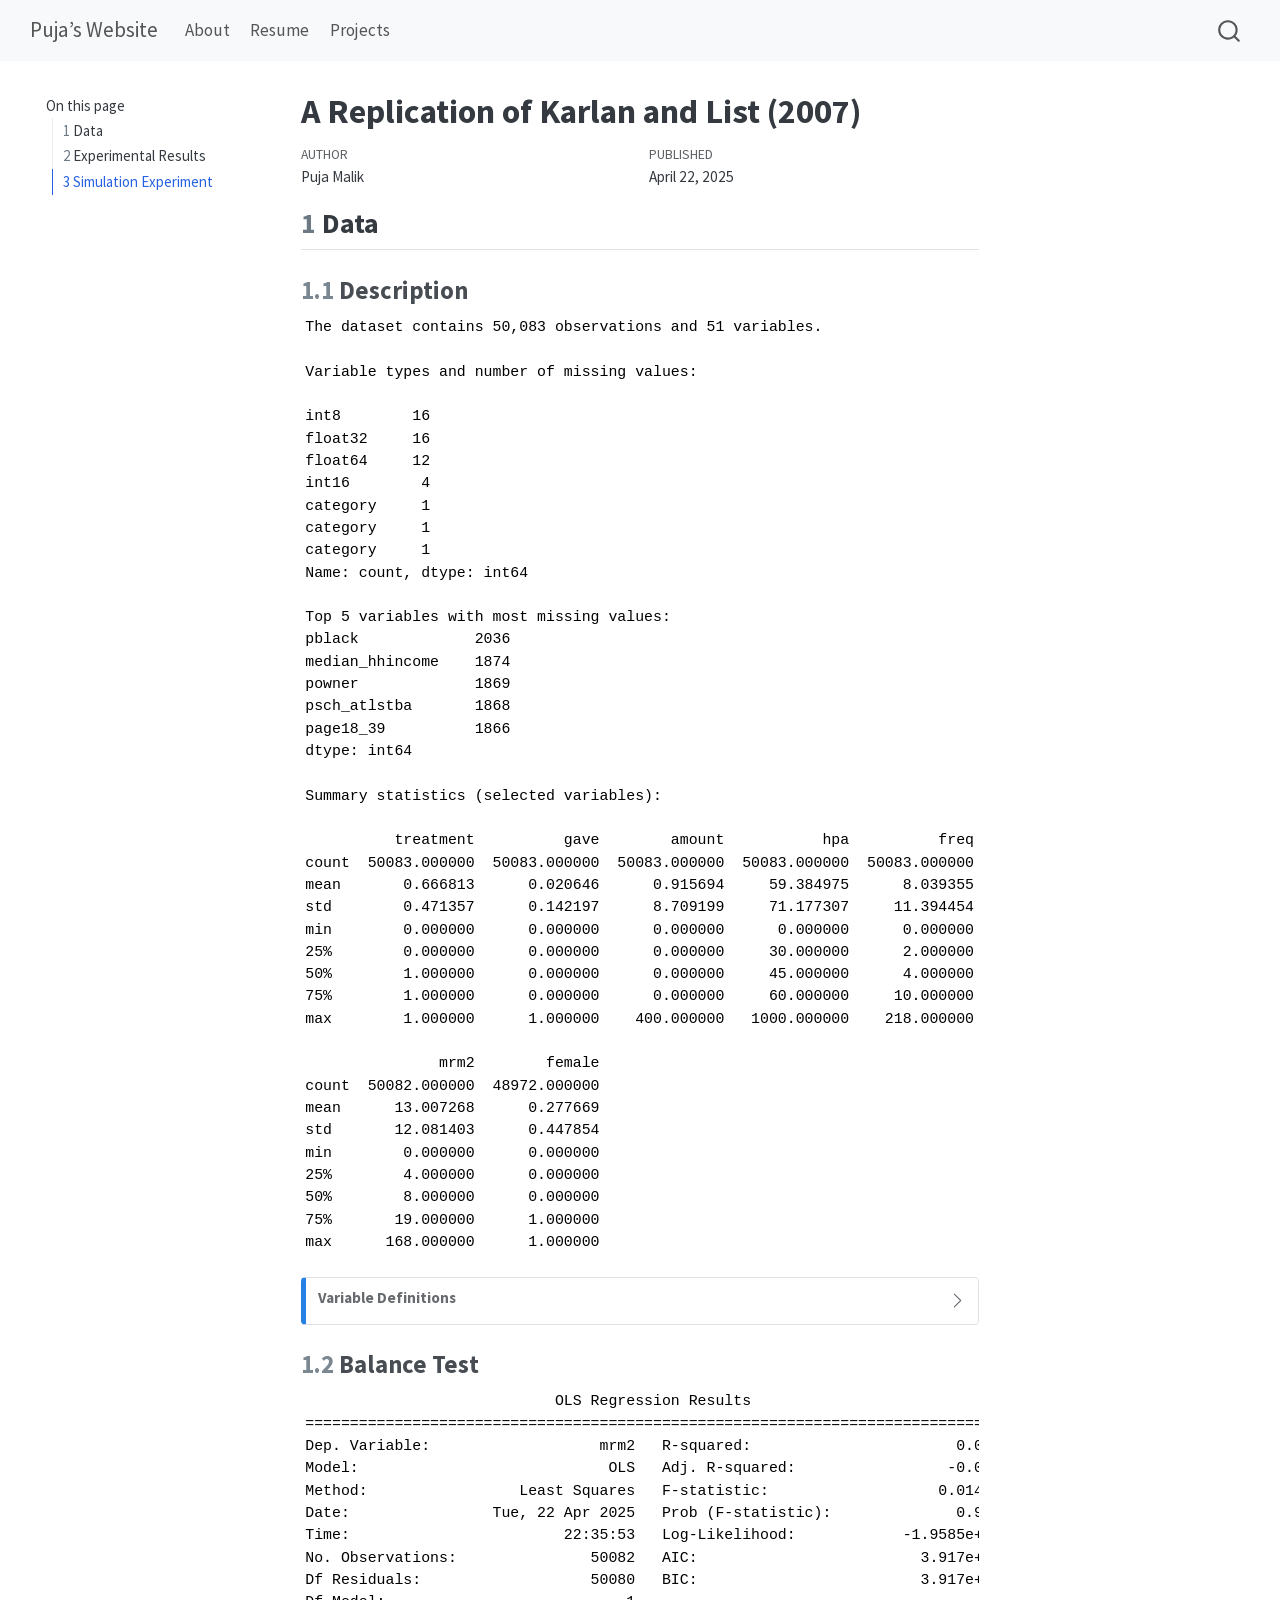
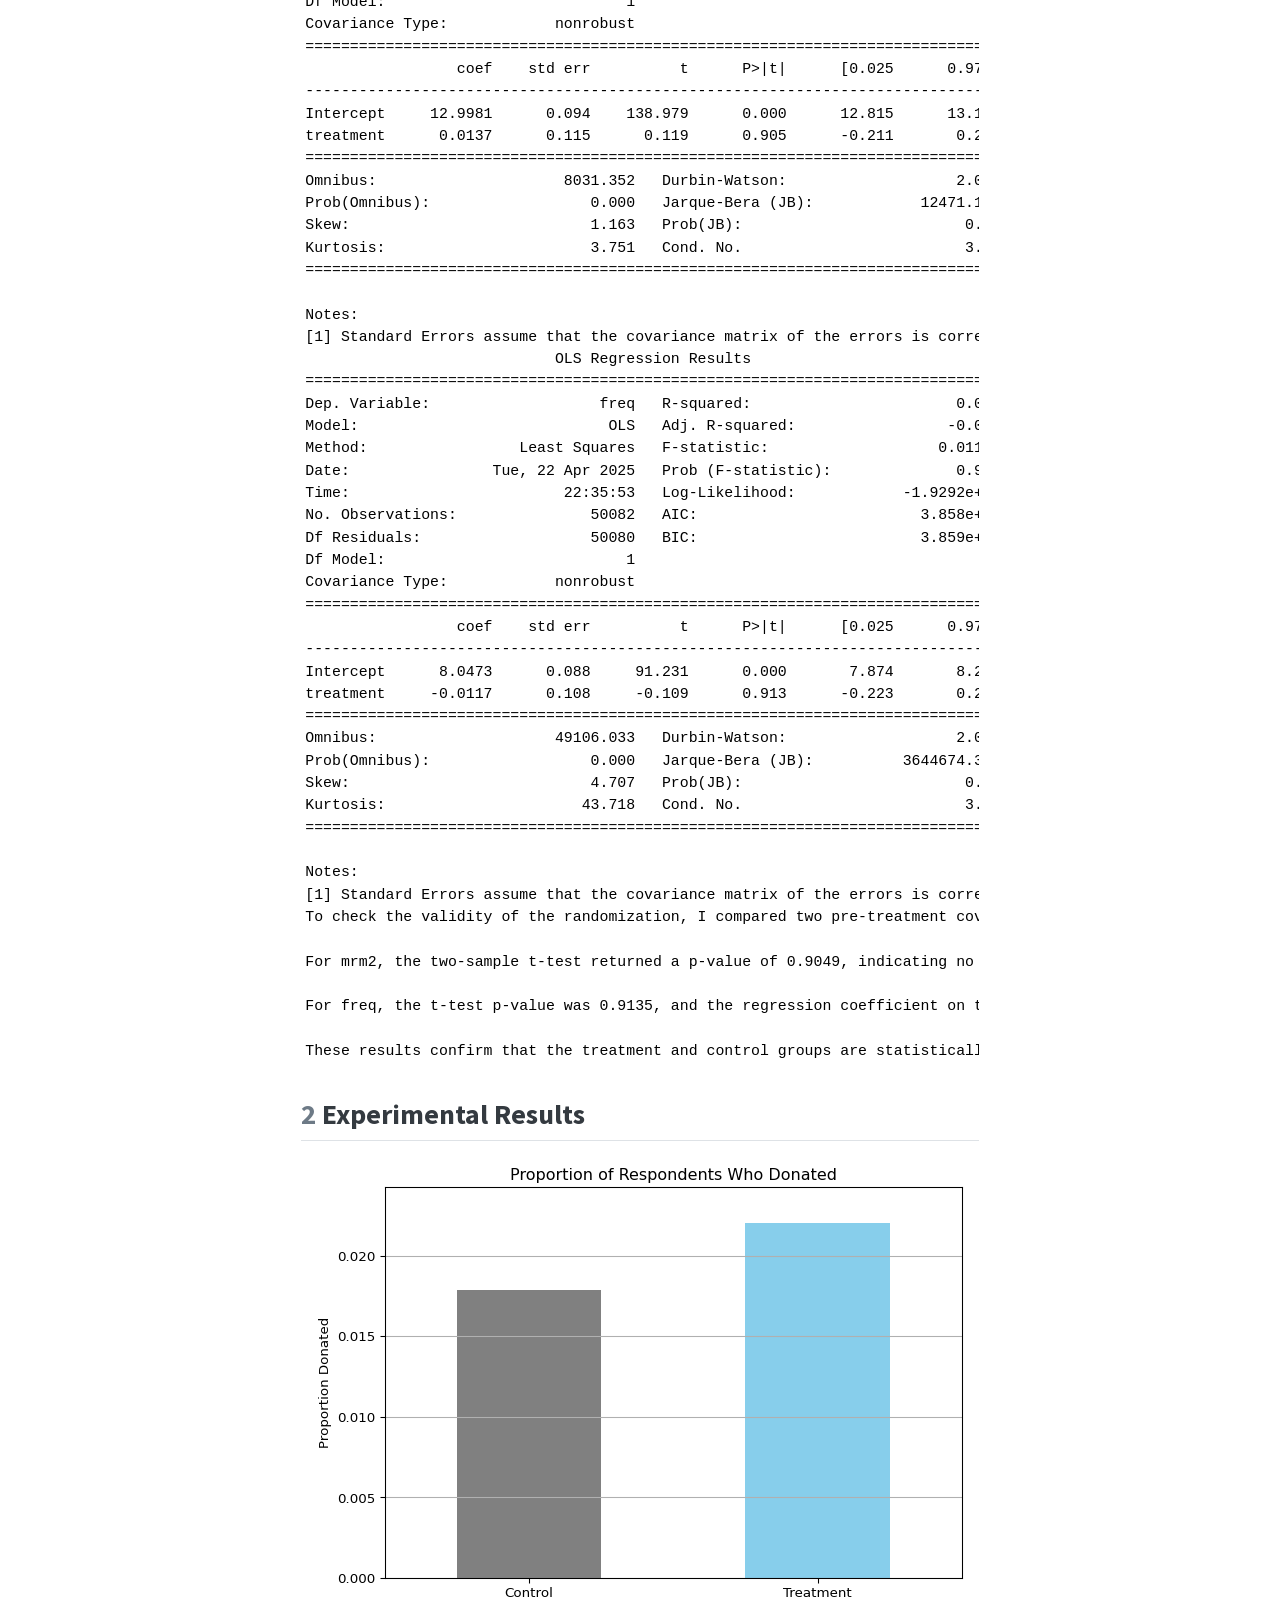
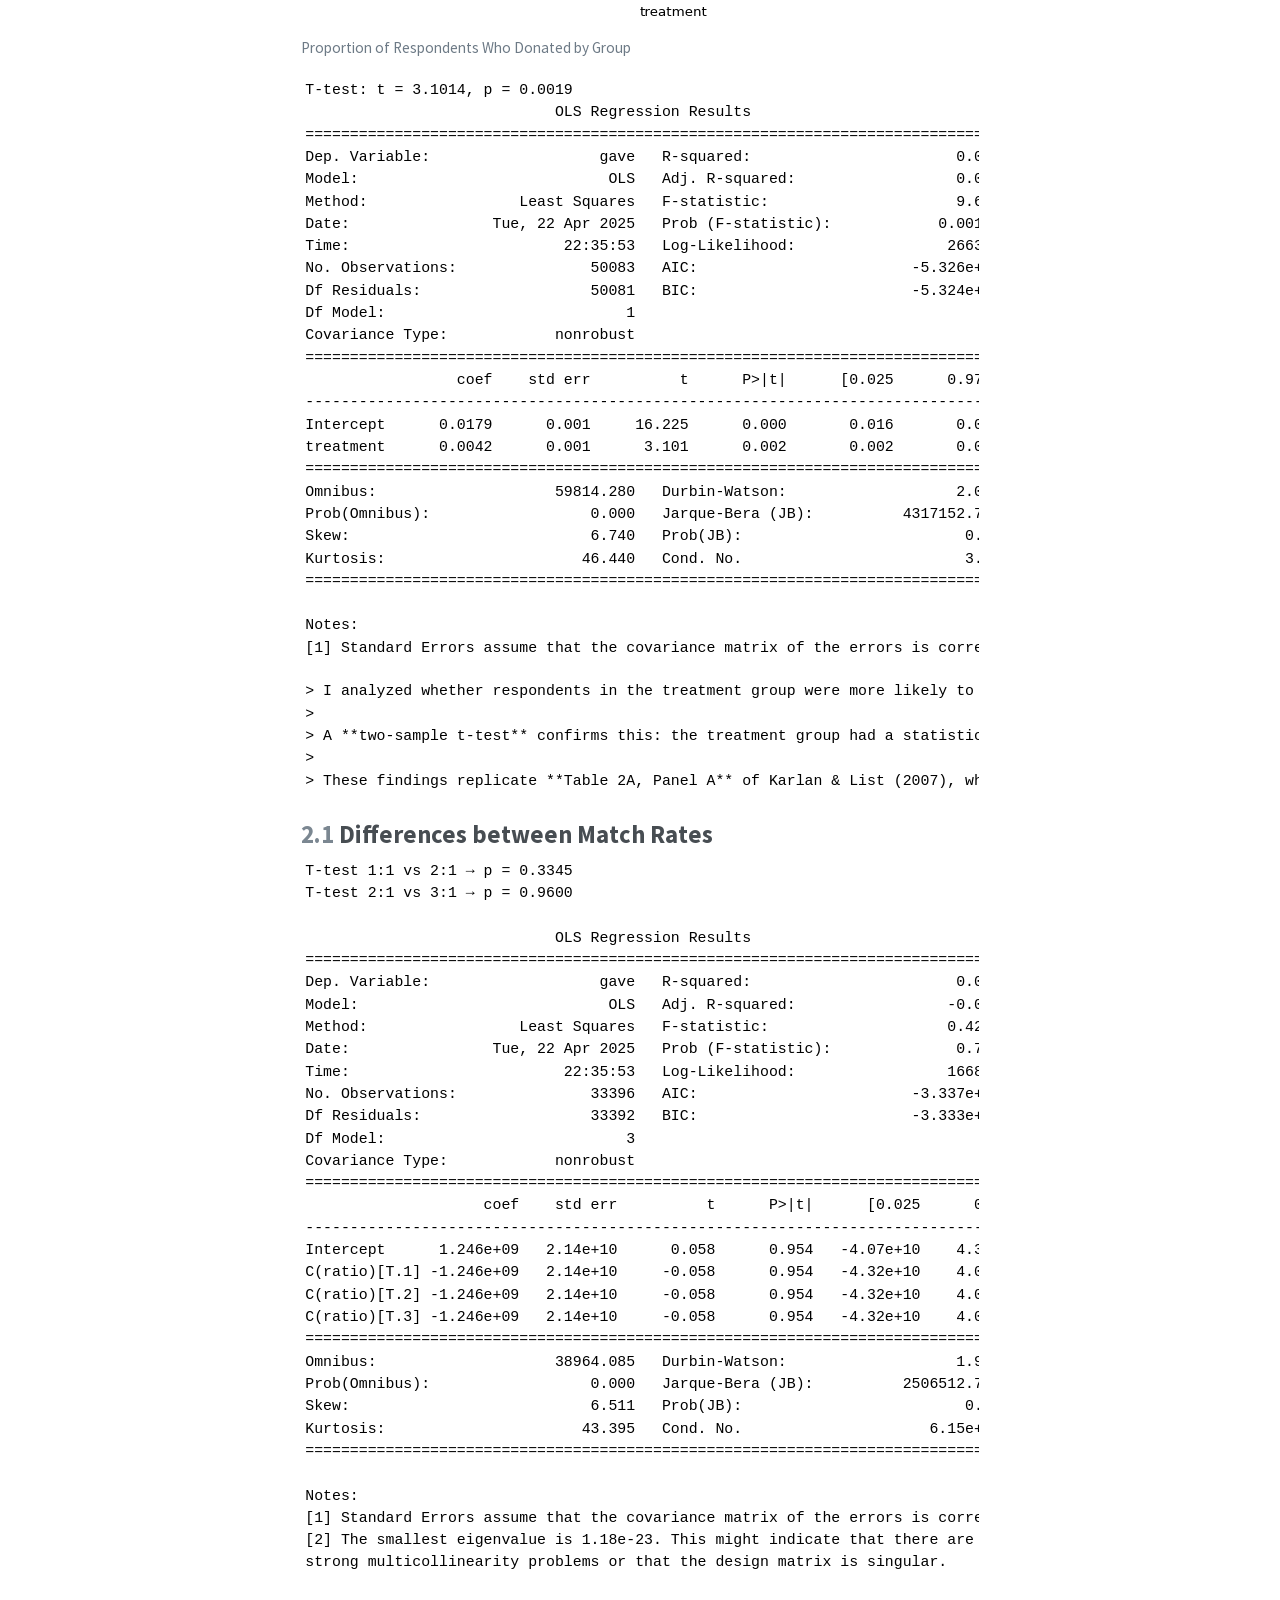
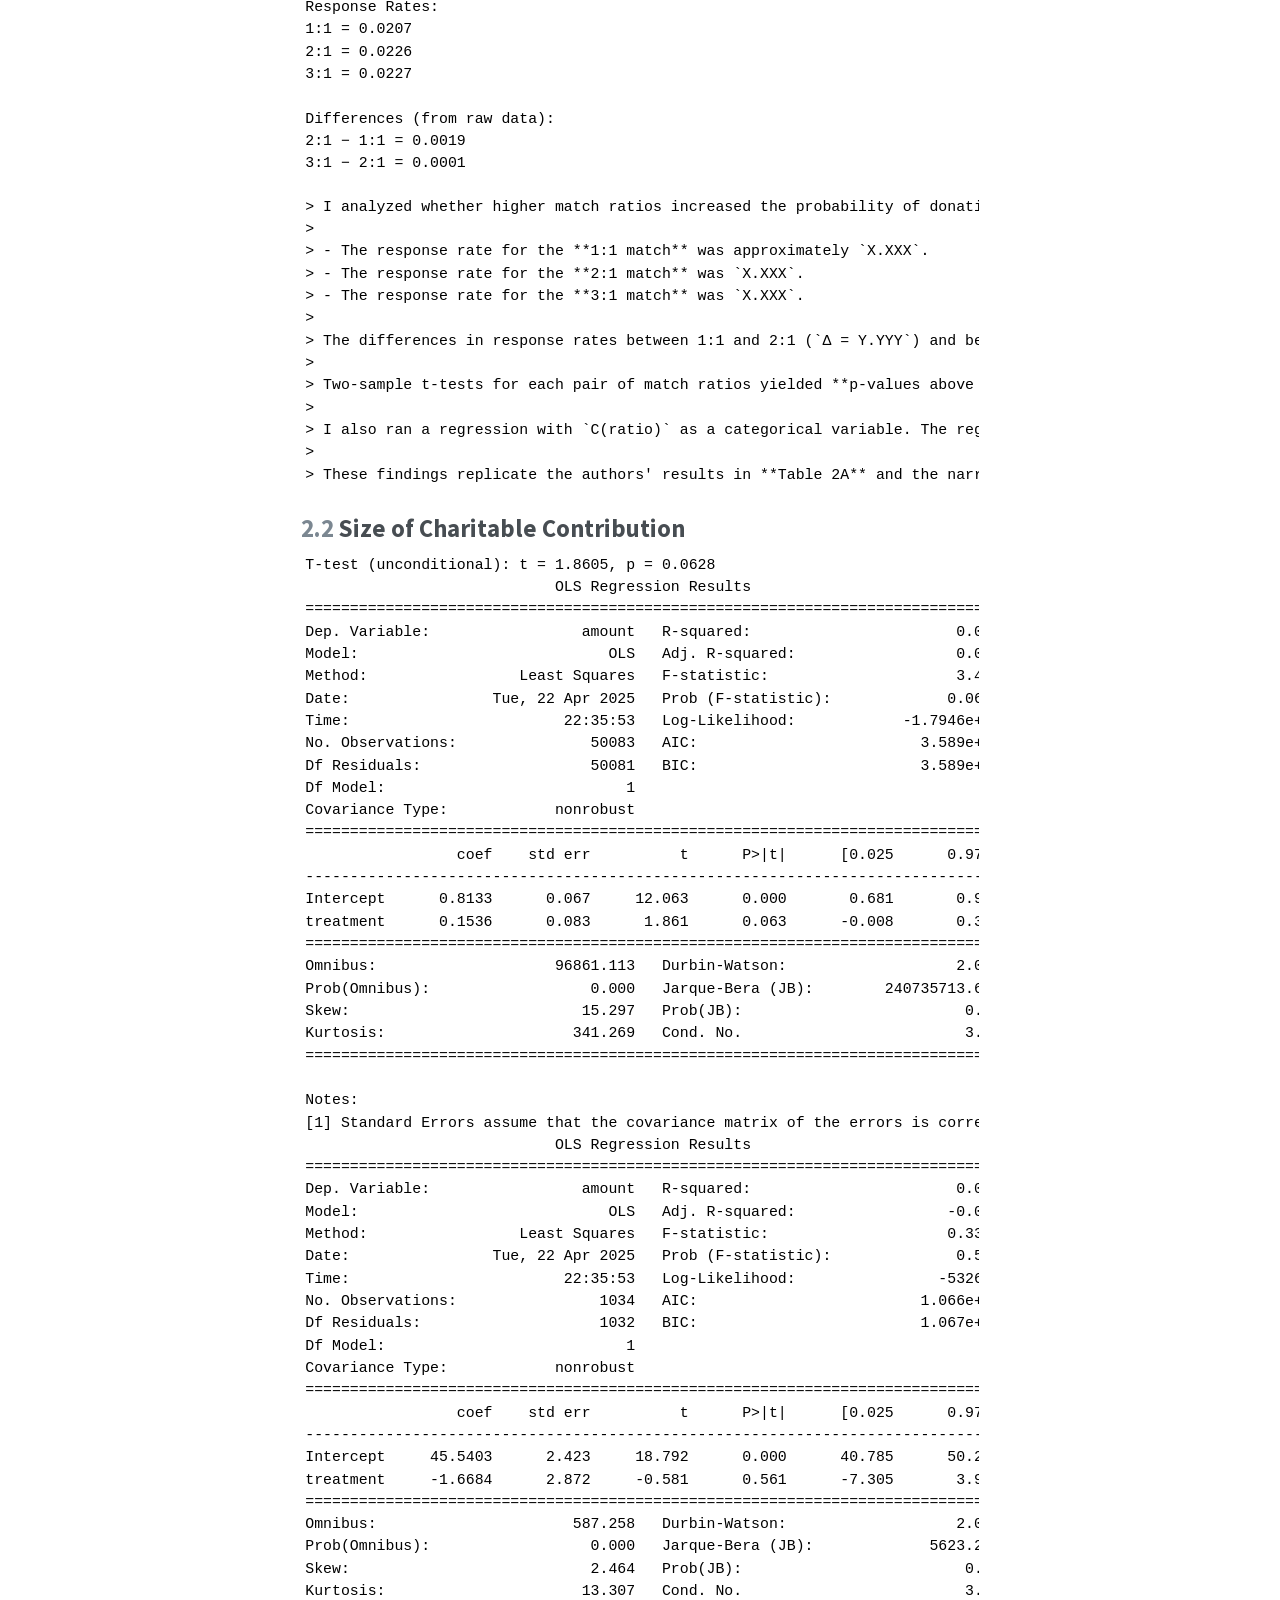
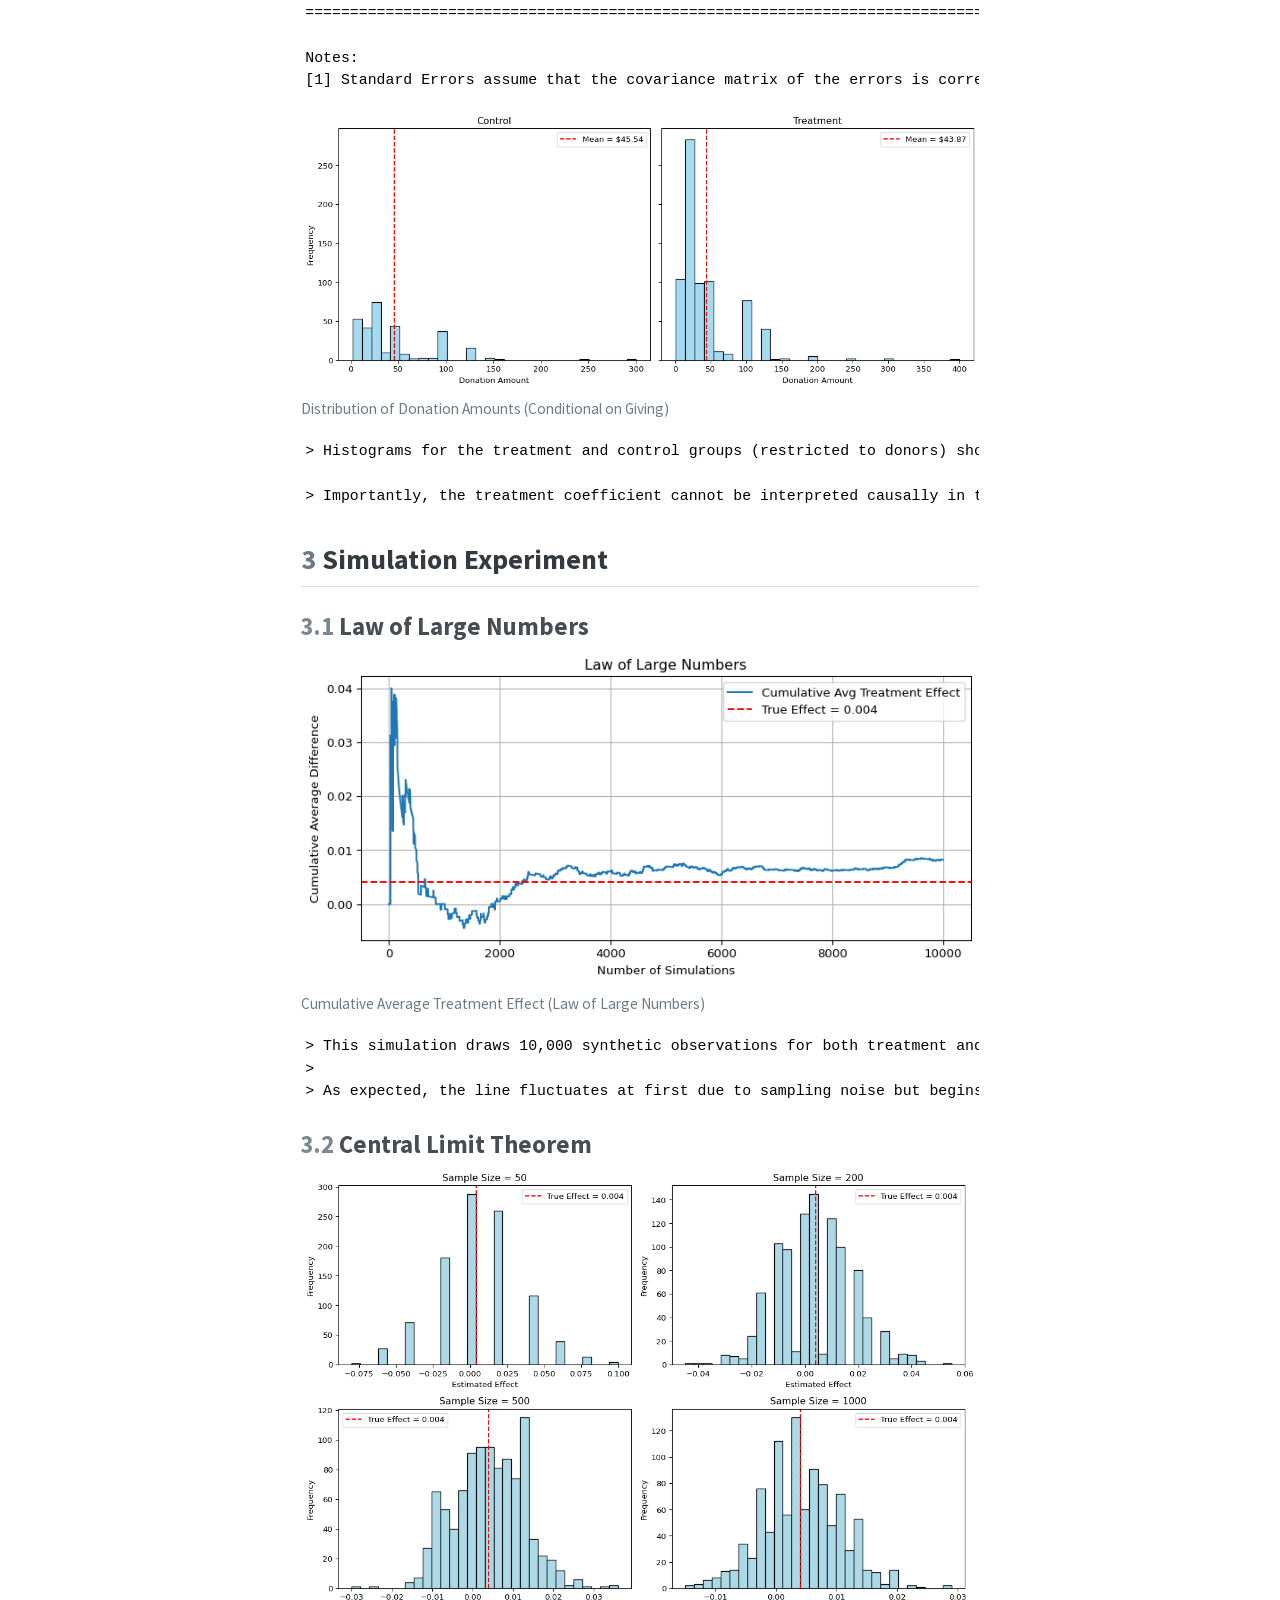
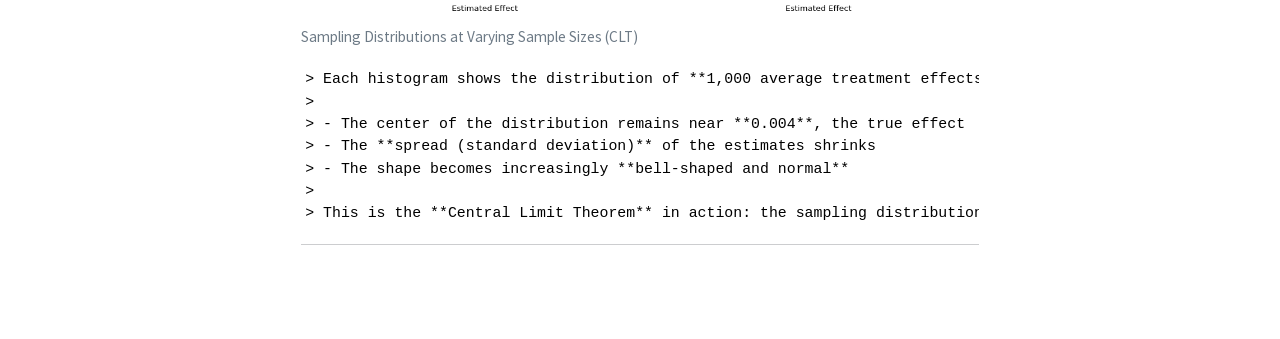
